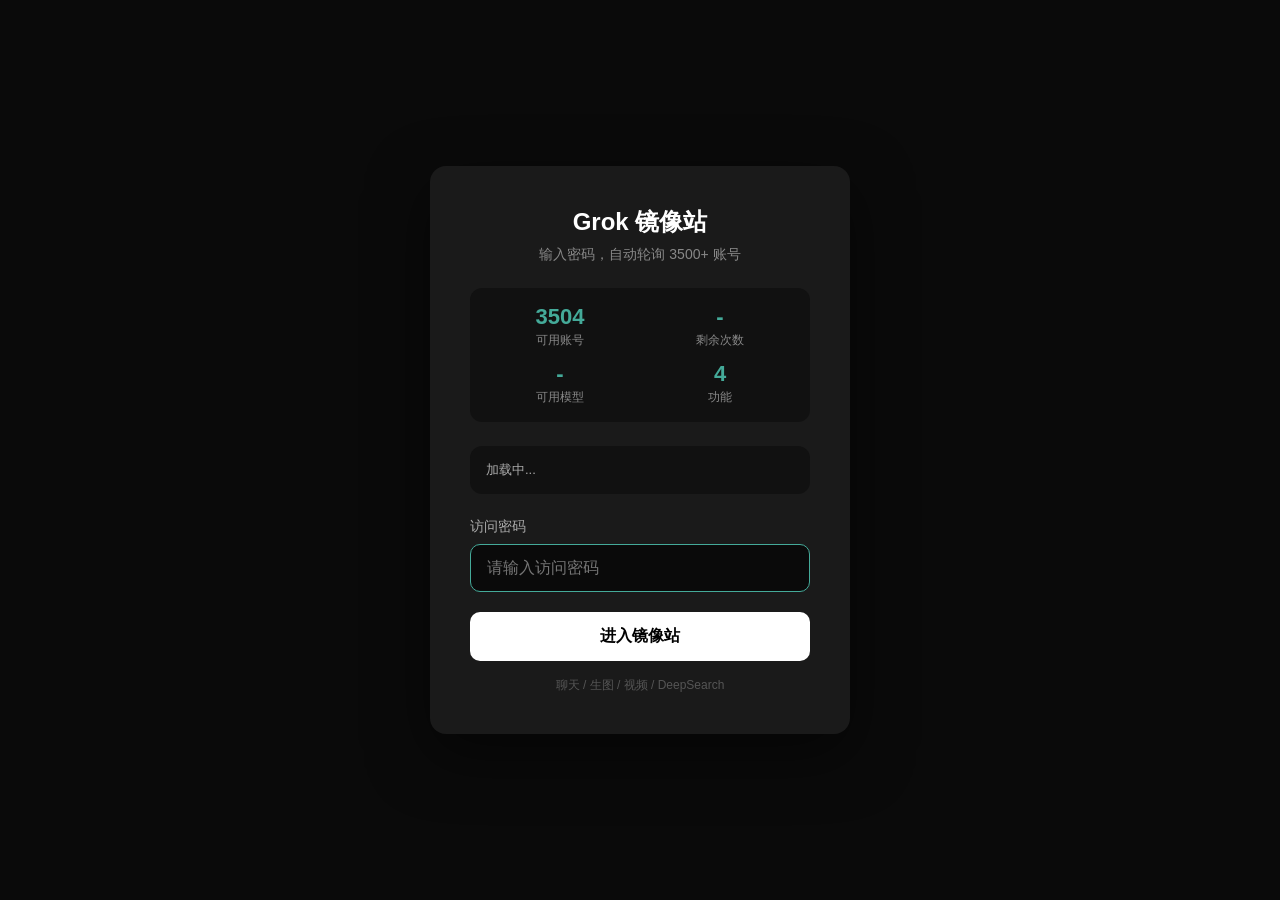
==== login.html @ cdc93919 "enhanced login page: show account pool status + model info, restore generate-sql.py" ====
<!DOCTYPE html>
<html lang="zh-CN">
<head>
<meta charset="UTF-8">
<meta name="viewport" content="width=device-width, initial-scale=1.0">
<title>Grok 镜像站</title>
<style>
*{margin:0;padding:0;box-sizing:border-box}
body{font-family:-apple-system,BlinkMacSystemFont,'Segoe UI',sans-serif;background:#0a0a0a;color:#fff;display:flex;flex-direction:column;justify-content:center;align-items:center;min-height:100vh;padding:20px}
.box{background:#1a1a1a;border-radius:16px;padding:40px;width:100%;max-width:420px;box-shadow:0 20px 60px rgba(0,0,0,0.5)}
h1{text-align:center;font-size:24px;margin-bottom:8px}
.desc{text-align:center;color:#888;font-size:14px;margin-bottom:24px}
.status{background:#111;border-radius:12px;padding:16px;margin-bottom:24px;display:grid;grid-template-columns:1fr 1fr;gap:12px}
.stat{text-align:center}
.stat .num{font-size:22px;font-weight:700;color:#4a9}
.stat .lbl{font-size:12px;color:#888;margin-top:2px}
.models{background:#111;border-radius:12px;padding:12px 16px;margin-bottom:24px;font-size:13px;color:#aaa;line-height:1.8}
.models b{color:#4a9}
.g{margin-bottom:20px}
label{display:block;font-size:14px;color:#aaa;margin-bottom:8px}
input{width:100%;padding:14px 16px;border:1px solid #333;border-radius:10px;background:#0a0a0a;color:#fff;font-size:16px;outline:none;transition:border-color .2s}
input:focus{border-color:#4a9}
button{width:100%;padding:14px;border:none;border-radius:10px;background:#fff;color:#000;font-size:16px;font-weight:600;cursor:pointer;transition:all .2s}
button:hover{background:#e0e0e0;transform:translateY(-1px)}
button:disabled{background:#333;color:#666;cursor:not-allowed;transform:none}
.error{color:#ff4444;font-size:13px;text-align:center;margin-top:12px;display:none}
.footer{text-align:center;margin-top:16px;color:#555;font-size:12px}
</style>
</head>
<body>
<div class="box">
  <h1>Grok 镜像站</h1>
  <p class="desc">输入密码，自动轮询 3500+ 账号</p>

  <div class="status">
    <div class="stat"><div class="num" id="acnt">-</div><div class="lbl">可用账号</div></div>
    <div class="stat"><div class="num" id="quota">-</div><div class="lbl">剩余次数</div></div>
    <div class="stat"><div class="num" id="models">-</div><div class="lbl">可用模型</div></div>
    <div class="stat"><div class="num" id="feat">4</div><div class="lbl">功能</div></div>
  </div>

  <div class="models" id="modelList">加载中...</div>

  <form id="f">
    <div class="g">
      <label>访问密码</label>
      <input type="password" id="p" placeholder="请输入访问密码" autofocus>
    </div>
    <button type="submit" id="btn">进入镜像站</button>
    <div class="error" id="e"></div>
  </form>
  <div class="footer">聊天 / 生图 / 视频 / DeepSearch</div>
</div>

<script>
var TOKENS=[];
var PASSWORD='2632643526';
var BASE='https://grok-share-web.onrender.com';

// Load tokens
var s=document.createElement('script');s.src='tokens.js';s.onload=init;s.onerror=function(){init()};
document.head.appendChild(s);

function init(){
  document.getElementById('acnt').textContent=TOKENS.length||3504;

  // Try to fetch pool status from sign-in page or public API
  fetchStatus();
}

function fetchStatus(){
  // Try common public status endpoints
  fetch(BASE+'/api/v2/status.json').then(function(r){return r.json()}).then(function(d){
    if(d&&d.models){
      document.getElementById('models').textContent=d.models.length||'-';
      document.getElementById('modelList').innerHTML='<b>可用模型:</b> '+d.models.map(function(m){return m.title||m.id}).join(' / ');
    }
  }).catch(function(){});

  // Try to get pool info
  fetch(BASE+'/api/pool/info').then(function(r){return r.json()}).then(function(d){
    if(d&&d.pools){
      var total=0;
      d.pools.forEach(function(p){total+=p.remaining||0});
      document.getElementById('quota').textContent=total;
      document.getElementById('models').textContent=d.pools.length;
      var html='<b>账号池:</b><br>';
      d.pools.forEach(function(p){
        html+='&bull; '+p.models+': '+p.remaining+'/'+p.total+'<br>';
      });
      document.getElementById('modelList').innerHTML=html;
    }
  }).catch(function(){});

  // Fallback: show static info
  setTimeout(function(){
    if(document.getElementById('modelList').textContent==='加载中...'){
      document.getElementById('modelList').innerHTML='<b>可用模型:</b> grok-3 / grok-4 / grok-4-heavy / grok-420 / grok-4-mini-thinking';
      document.getElementById('models').textContent='5';
      document.getElementById('quota').textContent='100+';
    }
  }, 3000);
}

document.getElementById('f').addEventListener('submit',function(ev){
  ev.preventDefault();
  var pwd=document.getElementById('p').value;
  var btn=document.getElementById('btn');
  var err=document.getElementById('e');
  if(pwd!==PASSWORD){err.style.display='block';err.textContent='密码错误';return}
  if(!TOKENS.length){err.style.display='block';err.textContent='Token 加载中，请稍后重试';return}
  err.style.display='none';
  btn.disabled=true;btn.textContent='正在连接...';
  var tk=TOKENS[Math.floor(Math.random()*TOKENS.length)];
  var fm=document.createElement('form');
  fm.method='POST';fm.action=BASE+'/sign-in';
  var i1=document.createElement('input');i1.type='hidden';i1.name='usertoken';i1.value=tk;fm.appendChild(i1);
  var i2=document.createElement('input');i2.type='hidden';i2.name='action';i2.value='default';fm.appendChild(i2);
  document.body.appendChild(fm);fm.submit();
});
</script>
</body>
</html>
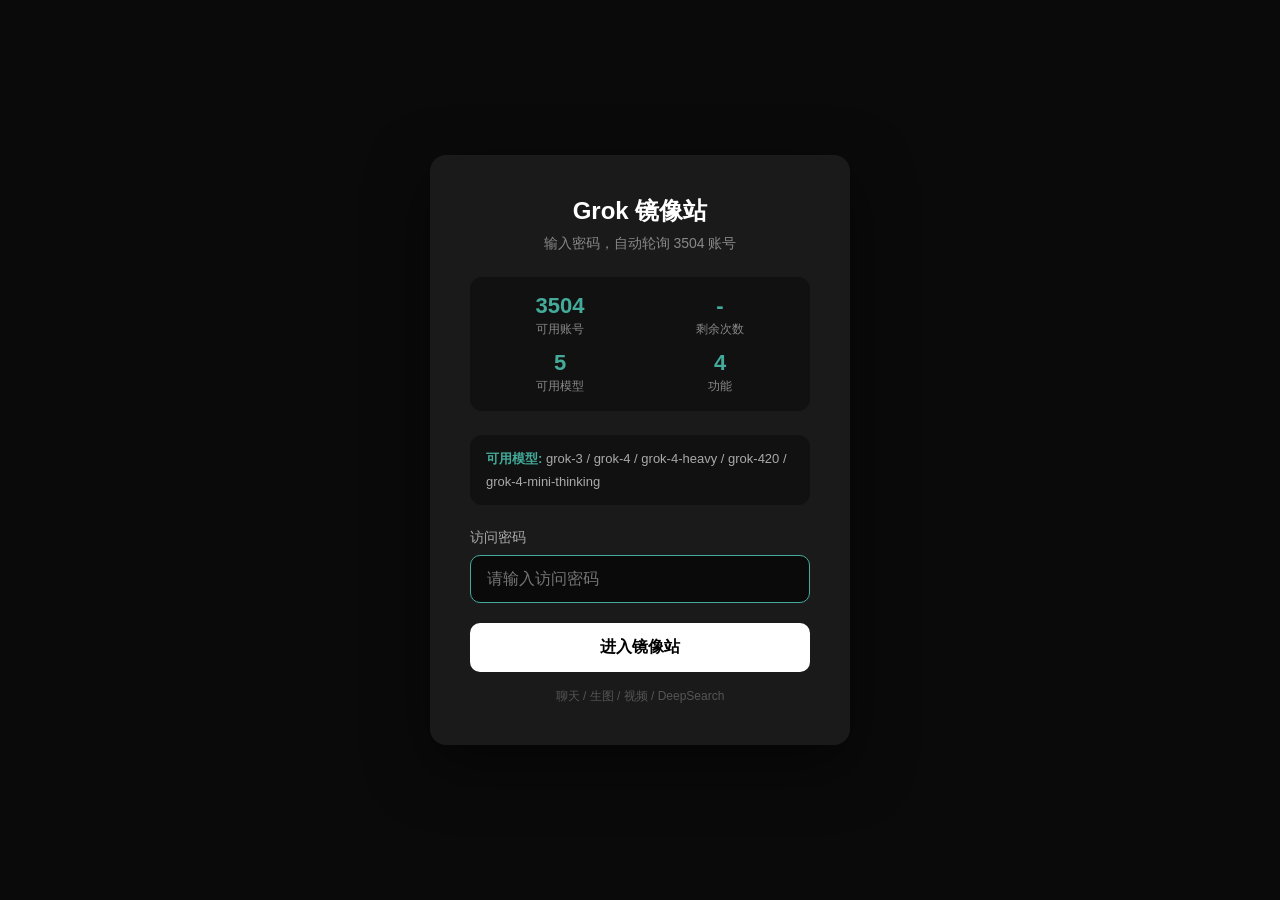
==== commit 05f6a800: "embed all 3504 tokens directly in login.html, remove tokens.js dependency" ====
--- a/login.html
+++ b/login.html
@@ -30,17 +30,14 @@
 <body>
 <div class="box">
   <h1>Grok 镜像站</h1>
-  <p class="desc">输入密码，自动轮询 3500+ 账号</p>
-
+  <p class="desc">输入密码，自动轮询 3504 账号</p>
   <div class="status">
-    <div class="stat"><div class="num" id="acnt">-</div><div class="lbl">可用账号</div></div>
+    <div class="stat"><div class="num" id="acnt">3504</div><div class="lbl">可用账号</div></div>
     <div class="stat"><div class="num" id="quota">-</div><div class="lbl">剩余次数</div></div>
-    <div class="stat"><div class="num" id="models">-</div><div class="lbl">可用模型</div></div>
+    <div class="stat"><div class="num" id="models">5</div><div class="lbl">可用模型</div></div>
     <div class="stat"><div class="num" id="feat">4</div><div class="lbl">功能</div></div>
   </div>
-
-  <div class="models" id="modelList">加载中...</div>
-
+  <div class="models" id="modelList"><b>可用模型:</b> grok-3 / grok-4 / grok-4-heavy / grok-420 / grok-4-mini-thinking</div>
   <form id="f">
     <div class="g">
       <label>访问密码</label>
@@ -51,73 +48,24 @@
   </form>
   <div class="footer">聊天 / 生图 / 视频 / DeepSearch</div>
 </div>
-
 <script>
-var TOKENS=[];
+var TOKENS=["eyJ0eXAiOiJKV1QiLCJhbGciOiJIUzI1NiJ9.eyJzZXNzaW9uX2lkIjoiNmIyMWFiM2QtNzk5ZS00YjMwLThmMWMtMTc0MjAxYzgyMWVmIn0.zCodeMGN-4I14gm0nGf9Dewi73TqR--LXQ608DH3X4k","eyJ0eXAiOiJKV1QiLCJhbGciOiJIUzI1NiJ9.eyJzZXNzaW9uX2lkIjoiMzlhMGMwNmYtMDcxNi00NzhkLTg2ZmQtMTkzOTgzNmVjZmQyIn0.BDal3mkwnYPJPQn5gIeQME6itrRJb9ylT8Mm8lJguIo","eyJ0eXAiOiJKV1QiLCJhbGciOiJIUzI1NiJ9.eyJzZXNzaW9uX2lkIjoiZTQ2ODUzNjQtNzMyYS00MDI2LWJmMWQtMTVjZGYyMTJlNDhkIn0.oqVNQhGd_eY3ftjV2bv7USobxi8PxBe941u4L3tJIXY","eyJ0eXAiOiJKV1QiLCJhbGciOiJIUzI1NiJ9.eyJzZXNzaW9uX2lkIjoiYWEwYmJkYmYtMjM5NC00MDE4LWFiMjAtNjdkNTk1NWYxMGI0In0.va-YF6W9GWz7neu2cRupK8BaLvh5TXYe9J2luUEXfY8","eyJ0eXAiOiJKV1QiLCJhbGciOiJIUzI1NiJ9.eyJzZXNzaW9uX2lkIjoiYjFjNWIyMmMtZmE4My00M2I2LWIwNGEtNDBjM2I2OWEyOTUxIn0.p_MLO7TgeWtTgmdhUok_CBu_PveOCNqe3CIPeoK1eDk","eyJ0eXAiOiJKV1QiLCJhbGciOiJIUzI1NiJ9.eyJzZXNzaW9uX2lkIjoiMTFhYzZlODgtYzY5My00NzNiLWJmODktZDU5NjVmNjE1MDZmIn0.vgCh1-AS8LrbhjcpcoB8cmySImHV8UeKO8Iv42CyVvo","eyJ0eXAiOiJKV1QiLCJhbGciOiJIUzI1NiJ9.eyJzZXNzaW9uX2lkIjoiYzg0NGRiMDgtYmRmNS00NDdmLTg3NmEtNDVlNzc2Y2VlMTM5In0.WhnFOnenZv0nynKM48xepo3DCQZz-6AsYJjd5B7csPY","eyJ0eXAiOiJKV1QiLCJhbGciOiJIUzI1NiJ9.eyJzZXNzaW9uX2lkIjoiNzFkMGY5ZTEtMTFiYS00ZWY1LWEzMWQtZmI4ZGZmM2ZlYTFmIn0.TSYU0PYs5qsyDV-19L1avFboRItJPD6EhkWBrGfJMVQ","eyJ0eXAiOiJKV1QiLCJhbGciOiJIUzI1NiJ9.eyJzZXNzaW9uX2lkIjoiOTNmODgwYzItYzA4My00YmFmLTk0ODctMDg2ZmMyZjM2YzVkIn0.JfVPKXe3l7NhodhrSncKBlKSbARmEPqeo4ahLbFwsoA","eyJ0eXAiOiJKV1QiLCJhbGciOiJIUzI1NiJ9.eyJzZXNzaW9uX2lkIjoiMzA1MTFkN2YtNDdmNi00YzhiLWI3ZDMtZmM4MWM1Zjg3YWQwIn0.yM011edGRyyGcoqHoQzLeCOsXBLyKAFPMlWQ2zpb9Es","eyJ0eXAiOiJKV1QiLCJhbGciOiJIUzI1NiJ9.eyJzZXNzaW9uX2lkIjoiNjYxNTRjNjgtZTVmMy00YTBjLWIwZDYtZTc0NGM3ZDBlYmI4In0.KUyStgdbI6uRZwd-Nb1d5UKoHu8TugOPXorJXqdreLg","eyJ0eXAiOiJKV1QiLCJhbGciOiJIUzI1NiJ9.eyJzZXNzaW9uX2lkIjoiOTZmMzhkMTktMmVjMi00NzU3LWExYjgtYjU0YjQ0MmY1MjNmIn0.lxAnFwEuIcSArMuiDETWL_1Cmc4wQz6HAPqLvutBcME","eyJ0eXAiOiJKV1QiLCJhbGciOiJIUzI1NiJ9.eyJzZXNzaW9uX2lkIjoiYzcwYzQ3MjktY2JiNC00MDAyLTgwM2QtMzIwYzZkODkwNzJhIn0.WXqN7tUsAAiWbr3dDNn1IMHz6qIIEte-iC_Wi00RIXg","eyJ0eXAiOiJKV1QiLCJhbGciOiJIUzI1NiJ9.eyJzZXNzaW9uX2lkIjoiNjY0YjhjZDItZjkxZi00MjE5LTkxZGMtMjhkYTk4NmEyM2RjIn0.TimRTFGWvgwDfpbd1OtQ7P9Dt02y9lnR3pwNA9bMM_A","eyJ0eXAiOiJKV1QiLCJhbGciOiJIUzI1NiJ9.eyJzZXNzaW9uX2lkIjoiZjc5Njg2ZWQtYmM5NS00ZGY1LTljY2MtYTRkZTgzNTRhYjRjIn0.Cj1Ly_M5_6JlN0NAvpmp3lQXUifuYFZQKG2lT18S6M4","eyJ0eXAiOiJKV1QiLCJhbGciOiJIUzI1NiJ9.eyJzZXNzaW9uX2lkIjoiNDI1OWJjNTAtNTIyNi00ZWNlLTg0MjktNDExOGRlOWE4NGJmIn0.x9bz2VhJFxQECdbMC1Hfa3MxSCiDOuYyQUIQ3IHyKqY","eyJ0eXAiOiJKV1QiLCJhbGciOiJIUzI1NiJ9.eyJzZXNzaW9uX2lkIjoiNmZjYjkzOGMtZmUyZS00ZGJjLTg4MjktZTE1Nzk1ZjEyNjk5In0.jAWewhdaV2m1ArnOzPTEb04G8ydxd0rivUnYGnFSP50","eyJ0eXAiOiJKV1QiLCJhbGciOiJIUzI1NiJ9.eyJzZXNzaW9uX2lkIjoiZDk2NjY4OWUtNTRkMS00M2RhLWFmMzYtMzRkOWNkNTUzNDdmIn0.61HAZD8qie9yVhdwu21yegDP2MNOH9HPuA4VJh_QEEA","eyJ0eXAiOiJKV1QiLCJhbGciOiJIUzI1NiJ9.eyJzZXNzaW9uX2lkIjoiOTFmMDhhZmUtYWE3Yy00MGQ2LTlmM2EtYzVlZmIxYzA0ZmM0In0.mPNFKjpguIupqNhIlRBMui6zrdL7S6a3Upn2nM27HxM","eyJ0eXAiOiJKV1QiLCJhbGciOiJIUzI1NiJ9.eyJzZXNzaW9uX2lkIjoiMDdhMjZjYmEtODU5NS00ZjE4LWI5ODItNzU4ZjZlNWNmMGEyIn0.McQAbtFT1l-yH77lqelEM-vZ71dIGPRy4UayxOCMjQk","eyJ0eXAiOiJKV1QiLCJhbGciOiJIUzI1NiJ9.eyJzZXNzaW9uX2lkIjoiM2M5YzA0MWItYTJkNy00MmIwLTliYzQtOWQ4OWJlZjg2ZGE5In0.NThQ63eqmu0e3vknhbqu_Zaur3K7rkdLV9EKMXCVZ3g","eyJ0eXAiOiJKV1QiLCJhbGciOiJIUzI1NiJ9.eyJzZXNzaW9uX2lkIjoiNWViMTgzNTUtZWNlNS00YTg4LTk2ZmYtMjMzNjI4MDQ5YjNiIn0.dQg70hdq371UDB45Bmh8DHCFYe-qD2IdrW0W4_C7218","eyJ0eXAiOiJKV1QiLCJhbGciOiJIUzI1NiJ9.eyJzZXNzaW9uX2lkIjoiNmNkZTk4YzItN2QxOC00NjRiLWIxODUtNjU0ZWFjNzZjZDEwIn0.PQPmOHO0AKRkbE7J_k5N1me_KDGRohJnv-mZbl7rc_c","eyJ0eXAiOiJKV1QiLCJhbGciOiJIUzI1NiJ9.eyJzZXNzaW9uX2lkIjoiZTE2MmNkYTAtY2JmNi00ODljLWJkYjUtNjA2ODJmNzgxN2ZkIn0.m98Ssr0K3wM0H-GVR3m_iguKXteix3_z5-6VQrIkYa8","eyJ0eXAiOiJKV1QiLCJhbGciOiJIUzI1NiJ9.eyJzZXNzaW9uX2lkIjoiY2I4OGJmZDYtN2YzOS00MDEwLThjNjctZjI3YjQ1NTYwOGFhIn0.Hnuz9x8g2P_sIsRFvLT2sTzKili7B2dKo0ikehTuVJY","eyJ0eXAiOiJKV1QiLCJhbGciOiJIUzI1NiJ9.eyJzZXNzaW9uX2lkIjoiMDk5Y2E0MDItN2FjYi00NTJiLWIwZjItNjVkYjIwMDNhYTA2In0.gqSlVA6WlC5hzqNoxYSlbUWOl0ZQfNyREtvNvYCCjiU","eyJ0eXAiOiJKV1QiLCJhbGciOiJIUzI1NiJ9.eyJzZXNzaW9uX2lkIjoiYmQ5MzAxYmMtNDg0Zi00YjFlLWJhNWQtZmY0MWUxZGNhMzU3In0.5cmtRzSwvKbPyx-24x8Unb6EmBDLY0Fqu05H-PQ5sKU","eyJ0eXAiOiJKV1QiLCJhbGciOiJIUzI1NiJ9.eyJzZXNzaW9uX2lkIjoiN2IwNzdkYjctOTMwMi00YjZiLTkzNmEtMmQ1ZmJmZWM1ODEyIn0.Ezp7HBFs79oPPh-ylDMUTaMSTI6trJFyA2TiDcpXVUw","eyJ0eXAiOiJKV1QiLCJhbGciOiJIUzI1NiJ9.eyJzZXNzaW9uX2lkIjoiZDM2YTJlODItYmI5NC00MWNmLTgyNmQtZjViMTRhZTRjYjhiIn0._WubtVxl8IG4jJbC-KW-Vyn1r23LBh5QIxJ86LwuWsQ","eyJ0eXAiOiJKV1QiLCJhbGciOiJIUzI1NiJ9.eyJzZXNzaW9uX2lkIjoiMjRjZGZlMGUtYTdkMi00M2Q4LWI0MTgtMTE3YTNhNjRmNmU5In0.qDpovcv_DBTGj-fvMx4CR1U6MqyaH7mSGxW1tZCNeHE","eyJ0eXAiOiJKV1QiLCJhbGciOiJIUzI1NiJ9.eyJzZXNzaW9uX2lkIjoiMzQxYzM0YmEtZTdjNS00MzUzLTlkMjItMWNjNzI2ODQ3N2U2In0.N2i3gqrCYV_qieFjtc9n4iZbhaJD9bYOrW2OojHxNFQ","eyJ0eXAiOiJKV1QiLCJhbGciOiJIUzI1NiJ9.eyJzZXNzaW9uX2lkIjoiZGNmZjM1MTgtZWMzOS00OTAyLWJlODYtYzQ0NTYyYmE2MWI4In0.XZp7x3cR8qMqOo5YTBu3lh9rZSKj3LBMuviAvCoMYV8","eyJ0eXAiOiJKV1QiLCJhbGciOiJIUzI1NiJ9.eyJzZXNzaW9uX2lkIjoiMzBjNmFlOTQtNmY2MC00NzVhLThhZDMtOWZmN2M2YTFhNjg1In0.jYXogml2wGoi4hwz__fwSt5R42yieSS8cPOrrIDyVdc","eyJ0eXAiOiJKV1QiLCJhbGciOiJIUzI1NiJ9.eyJzZXNzaW9uX2lkIjoiNjJjODU2MTktNjM2My00ZDJmLWJlYWItY2RhY2RmMzM5OTY2In0.1UTlNI-C_G_jiOYWw98YYfIuyldX34nx2mIBMpYWSdI","eyJ0eXAiOiJKV1QiLCJhbGciOiJIUzI1NiJ9.eyJzZXNzaW9uX2lkIjoiZWIxNmIwMTMtNGE5Ni00ZjAyLWFkNTYtNzI1ZTMzNzY2N2ViIn0.bPOfs_tNdWgLbc3MbK_wMgCU5bJG3rfCMVCrvCV2YxY","eyJ0eXAiOiJKV1QiLCJhbGciOiJIUzI1NiJ9.eyJzZXNzaW9uX2lkIjoiNTlmZTZmZDktMGU2Mi00Yzg0LWJhNGMtZmU1NjJlYmMxOGQwIn0.H4zmnnAfncXAsp8FZvfe0A9os4u9hb0BpwhV9wK2lSs","eyJ0eXAiOiJKV1QiLCJhbGciOiJIUzI1NiJ9.eyJzZXNzaW9uX2lkIjoiMzY1ZGE2N2ItNzJjZi00ZGJjLTljNmQtZmVkNTM3NTliZGU3In0.ym3dYr6Lx9MSsuspJj9fiQVDkBdMFDiq9n899Seu3rg","eyJ0eXAiOiJKV1QiLCJhbGciOiJIUzI1NiJ9.eyJzZXNzaW9uX2lkIjoiYmFjOGIzNWItYzBkMC00MDhmLTkzMDctY2ZlNDA5OTZjNzM3In0.xKMOMPxXn0uoxhI43uZswyc7M7R0_dYfZCTNP0YaSvU","eyJ0eXAiOiJKV1QiLCJhbGciOiJIUzI1NiJ9.eyJzZXNzaW9uX2lkIjoiYTcwNTIwYzMtZDQ0OC00ZjQwLWJiMTYtMzRkY2FiZTc0ZGNhIn0.jFxgceyxyGoE8kAl-bK_WHxxp4oEhwEDF3Nqnchl5h0","eyJ0eXAiOiJKV1QiLCJhbGciOiJIUzI1NiJ9.eyJzZXNzaW9uX2lkIjoiYzQ2YThmYjgtODM4My00NTJkLTlhMmMtZTVkNGQwZmZiMDdkIn0.HM2iMqCbhfVRdVfDuXDia1jmvt71xtqZRmcA8xz_Y88","eyJ0eXAiOiJKV1QiLCJhbGciOiJIUzI1NiJ9.eyJzZXNzaW9uX2lkIjoiZWEwMWQxZWYtNzU2My00YTU5LTljYTYtZWU4MzkxODVjMDRmIn0.jG50SdfihcEbBIk3DfnHEHE4kPhs-LMHD-B8O5I6WSI","eyJ0eXAiOiJKV1QiLCJhbGciOiJIUzI1NiJ9.eyJzZXNzaW9uX2lkIjoiMmFhMzM1ZDQtMjc4My00ZjRkLWI1MDEtYzAxYWU5ZDdjZDI1In0.JxY4J_spu2PLHJKd_uZiRWrAyRqBlQ4fJmHsE4ZFbWs","eyJ0eXAiOiJKV1QiLCJhbGciOiJIUzI1NiJ9.eyJzZXNzaW9uX2lkIjoiMTdkNTVkMmItNmMzZS00YjQ3LWFhMWItNjM0YzhiMmI5NmZhIn0.QsuptHZA5oLJUZX071NaLsvWNixu8lExkdMiccZe00U","eyJ0eXAiOiJKV1QiLCJhbGciOiJIUzI1NiJ9.eyJzZXNzaW9uX2lkIjoiN2QxMzBhYmYtYTk0Yy00NDhjLWE4YTQtOTUxMDQ3ZmExNjBjIn0.b34W0ojOIs_eHK7lfdXjz9rcJfTCRt5sOv7d6T3-Uqc","eyJ0eXAiOiJKV1QiLCJhbGciOiJIUzI1NiJ9.eyJzZXNzaW9uX2lkIjoiZjE2NDdiYzYtNTEzMy00ZDhjLWIzOWYtMDJiYjlhNDg5NmFmIn0.yK_il8-HT_bs-ZuKQJSKBy5LntbxB0P_o2sBzAcTWVE","eyJ0eXAiOiJKV1QiLCJhbGciOiJIUzI1NiJ9.eyJzZXNzaW9uX2lkIjoiZDQ4MzM0ZTItZDdmMi00ODlhLTkxMzYtM2ZlZGRlY2QwNzMxIn0.mlyyyZ8fWeUjsoqu5VPK2CpDo79p9pKTakEHZlsqbDs","eyJ0eXAiOiJKV1QiLCJhbGciOiJIUzI1NiJ9.eyJzZXNzaW9uX2lkIjoiMzcxNjQ3MGYtN2IzMy00ZTIwLWI0NjItYzRiNGVkZGQzNGY2In0.E7GP99qQcATFIV8YDId7KbIg7BcNHQxZLDNgaPNkJZ4","eyJ0eXAiOiJKV1QiLCJhbGciOiJIUzI1NiJ9.eyJzZXNzaW9uX2lkIjoiODIzM2QwNTUtN2NjMC00ZjgyLTk5NzItOTlmNjNkYTU3ZmMzIn0.LhzRlWeGQv300qGrIfc5T6R4uTmZTyjtZoegCVIk8eA","eyJ0eXAiOiJKV1QiLCJhbGciOiJIUzI1NiJ9.eyJzZXNzaW9uX2lkIjoiZjdlNDVmNGYtNGUzMi00OWVjLWE0ZGEtZjlkODE3N2Q4NGI0In0.5EGojf1uNEqScLGLu6r22vbKGZSOfaWt8qI8vQ279yk","eyJ0eXAiOiJKV1QiLCJhbGciOiJIUzI1NiJ9.eyJzZXNzaW9uX2lkIjoiNDYzNzVjMzUtNjE4ZC00OGQ0LTg2YzktNDg1MWNlYjhiMjdhIn0.7x4SHmFdEQ9X6hUluusYjw0AWji8OC5gz2SHqmLacQg","eyJ0eXAiOiJKV1QiLCJhbGciOiJIUzI1NiJ9.eyJzZXNzaW9uX2lkIjoiZTk3YTA2NmUtYTVjYi00OTczLWIxMDMtZWMwNmRjYmVlNDA3In0.DGG5knkPp_X_DQm0tnhPKRN5m8fKQCFjVri0kTfw_iI","eyJ0eXAiOiJKV1QiLCJhbGciOiJIUzI1NiJ9.eyJzZXNzaW9uX2lkIjoiZjM2ZDZmMGQtMmY5OS00MzdlLWIyOGMtNmY0YzVhZWVlMTE4In0.EGwj9x4z1sqANmTYMnFVYLYPSM95YcPSG_kz7T7XUvw","eyJ0eXAiOiJKV1QiLCJhbGciOiJIUzI1NiJ9.eyJzZXNzaW9uX2lkIjoiMGE5YWU5NmYtYTRkYi00M2JiLWI5YzEtMWU4MzI2ZWZiY2Q1In0.TAE_qhal3Umi4tzWrJMOhXL9413A6oVjmYcDymX2_K8","eyJ0eXAiOiJKV1QiLCJhbGciOiJIUzI1NiJ9.eyJzZXNzaW9uX2lkIjoiYzRmNjVhNzAtZWM5Ny00M2IyLWJhNmUtZGM3NTNhYTc5Yzc1In0.33yuTeXhHst6xLY4HyENLstLoUUBF3Uwv_sXwE2ur_E","eyJ0eXAiOiJKV1QiLCJhbGciOiJIUzI1NiJ9.eyJzZXNzaW9uX2lkIjoiOWU5M2U1NjItMzY0Ni00NjQ1LWJmYWYtNDY5MmVkMGU4NGIxIn0.Nsf7XCYqTBkxEreD-mJuLzA52Isb2-JmgHte6YEvEM8","eyJ0eXAiOiJKV1QiLCJhbGciOiJIUzI1NiJ9.eyJzZXNzaW9uX2lkIjoiNTcxNzI3YzUtYjRjZC00ZGVhLWE2NzYtYjJiMzc1MTA0M2RmIn0.EN_MGk27tiTZvHnPThVZTMzsxF2y5Hd6BWf3I8lG-gk","eyJ0eXAiOiJKV1QiLCJhbGciOiJIUzI1NiJ9.eyJzZXNzaW9uX2lkIjoiNjYxYjg0MjEtOGNmMS00YTIwLTlmYmItZTBmNDU0NjhkOTg2In0.MvibHMC019oYtHXrXjpfo79vC_gBTY0fUKz-KErARPU","eyJ0eXAiOiJKV1QiLCJhbGciOiJIUzI1NiJ9.eyJzZXNzaW9uX2lkIjoiMzc1NzI1MDMtMjIxYS00YTdlLTk4Y2ItM2YyOGJmMjMyMTc0In0.ENT3i3NdzPfyEM1c59QeBg6q77Yq9Diuf5pa95A2lwI","eyJ0eXAiOiJKV1QiLCJhbGciOiJIUzI1NiJ9.eyJzZXNzaW9uX2lkIjoiOTA5Mjc2YjgtYTQ2NS00YjUxLThlNTktY2M1MjVjZTY1ODZkIn0.JBXLrdrLxO03q4cB0pVFesBJ5NBDAOGHmptoe8bYn6A","eyJ0eXAiOiJKV1QiLCJhbGciOiJIUzI1NiJ9.eyJzZXNzaW9uX2lkIjoiOGFlOWM0YTgtMGJhMS00ZTllLTg5ZjQtYTBlM2M1NzU4OGRmIn0.AsB_kqu_Wpd_rGUb9HOnk0TmZybSWG775n-wA-MC_qg","eyJ0eXAiOiJKV1QiLCJhbGciOiJIUzI1NiJ9.eyJzZXNzaW9uX2lkIjoiM2M3NWY0ZDUtNmFiYi00NTljLTkxMDUtYzdlNjExNjkyMTFmIn0.1pe3RDZqf3ZaD20LmhnAZjHiJgACwbtceoP75I5YCls","eyJ0eXAiOiJKV1QiLCJhbGciOiJIUzI1NiJ9.eyJzZXNzaW9uX2lkIjoiYWMzMDgzOWItMzRlYi00NjI1LTgzMTYtMjhlNWFhMjkwZTU5In0.vkRqv9Ck97mP_sNw6PDm0Ezey4HCx9nWOa70d862xRM","eyJ0eXAiOiJKV1QiLCJhbGciOiJIUzI1NiJ9.eyJzZXNzaW9uX2lkIjoiY2E0ZWNmZjgtOTViZi00MzhiLWI0NTUtMmVkNjEwYmRjMzhhIn0.RBhF13yAzlYq3ayFNm5a4CUHnc3NL1SVaQb5wqM8Q5o","eyJ0eXAiOiJKV1QiLCJhbGciOiJIUzI1NiJ9.eyJzZXNzaW9uX2lkIjoiYzFjMDU1ODgtMjc1MS00YTgzLTg1NDEtZTczNDNlMWQ0OWM1In0.wo9dJi4IwpHWpYr7xn8MHHt2Qw4P-QRB5BXImfQU-Y4","eyJ0eXAiOiJKV1QiLCJhbGciOiJIUzI1NiJ9.eyJzZXNzaW9uX2lkIjoiMDVhNTA4ZDEtMzMyZC00OGJhLWJlMDgtNmRjZWVhNDQwYzJiIn0.p632zeZETlsVbkylJBYlGettjO4xE-bxeoMQzB2KwAw","eyJ0eXAiOiJKV1QiLCJhbGciOiJIUzI1NiJ9.eyJzZXNzaW9uX2lkIjoiY2QzZWZlOWUtMjI1ZC00ZDQ2LThjNjEtMTc5MDc3MDAwNTAxIn0.wYY9dUh6MgWezI3tj-w37vgoi_3VKtATcFqr7267jow","eyJ0eXAiOiJKV1QiLCJhbGciOiJIUzI1NiJ9.eyJzZXNzaW9uX2lkIjoiZjgyNDVjYjctOTAwMy00NjE1LThiMzEtN2FkODAwYjUxMDM4In0.Hd4e9ybmpkHPJJVFxI6VkI8i1PT6tOHOHXiJnCbR8i4","eyJ0eXAiOiJKV1QiLCJhbGciOiJIUzI1NiJ9.eyJzZXNzaW9uX2lkIjoiMDgwMjY4ZjAtYTU3Ni00Y2IzLWI2NzYtMTRjYjVhZjViNGI0In0.HKKYpFsHbWBwo6UgjegwuzeY85OPXJBWZsKRlXhG2P0","eyJ0eXAiOiJKV1QiLCJhbGciOiJIUzI1NiJ9.eyJzZXNzaW9uX2lkIjoiZjRiNjNhN2MtNzczMy00MmU2LTg3MDAtZjZkNzA1NDRlZDE1In0.WcUhnmsaRXkHSTm7zQlFqPck5yswSxdpb2mqPLfKhfs","eyJ0eXAiOiJKV1QiLCJhbGciOiJIUzI1NiJ9.eyJzZXNzaW9uX2lkIjoiMmE1ODhhMTEtMTA0Zi00OWY3LWFmZjktYTM4Mjg3MmVhZDYyIn0.J7ms4nlInUORsJBlB_qdstSXvcvlSXWp2Z-Y8IZatlQ","eyJ0eXAiOiJKV1QiLCJhbGciOiJIUzI1NiJ9.eyJzZXNzaW9uX2lkIjoiNWVhY2UwNzMtOTNkOC00MmJhLTg1ZTAtNjY3ZjcyNjhlNzY0In0.mmX31sb82LcDXG75ieqxXBFLb0YJGaHHZ6F2PUW9VFg","eyJ0eXAiOiJKV1QiLCJhbGciOiJIUzI1NiJ9.eyJzZXNzaW9uX2lkIjoiZDZhMGNlZGItNTIwMi00ZmU0LWJlNGEtZjFhODE3NTQ4MGZmIn0.nXJi58Cjx8Z5NuzrT8voANIUyiO_yPepW6H6zZG5kUs","eyJ0eXAiOiJKV1QiLCJhbGciOiJIUzI1NiJ9.eyJzZXNzaW9uX2lkIjoiZTYyMDc0MWItMzEzZS00NzhiLTlkZmMtNmQ2YzUzYzQ3MWY3In0.BOXt1Kt0IkxKMRR6WeBDQTRUbCUc3--g5_hVW3GexgA","eyJ0eXAiOiJKV1QiLCJhbGciOiJIUzI1NiJ9.eyJzZXNzaW9uX2lkIjoiNGExOGZiODUtYzRmZS00YmJiLTk5NmQtMmVhNzY5ZmRkMmY0In0.m0ohmxbSVI7G7XaWmbR019eDbTTAhTdb9-gSJPe5cdE","eyJ0eXAiOiJKV1QiLCJhbGciOiJIUzI1NiJ9.eyJzZXNzaW9uX2lkIjoiZmRjNGU1MmMtZDQxZi00YWRhLWE1YjgtNmYxMmNlZWViODA3In0.hdZds1kBnfmJMRX2EOaasoRMeGs0c4yRkgnb3zE05L0","eyJ0eXAiOiJKV1QiLCJhbGciOiJIUzI1NiJ9.eyJzZXNzaW9uX2lkIjoiNTM2NWIxMmYtYmFlNy00ZGYzLWJkYmMtZWU4YTAxNjFiN2QzIn0.tteFIoDD36P7-wG771-N3zNVwm-B2QfjTinpa-fe9KY","eyJ0eXAiOiJKV1QiLCJhbGciOiJIUzI1NiJ9.eyJzZXNzaW9uX2lkIjoiNWMyZGVmZWEtODhmNy00NWNkLTlkZDEtODE2NjlkY2M3ZTMwIn0.yVDfGjWow7hmqZI3Rbh99ukdcnIr4LwzI9NefcG0fXE","eyJ0eXAiOiJKV1QiLCJhbGciOiJIUzI1NiJ9.eyJzZXNzaW9uX2lkIjoiYWQ1Yzk0YzctNDZiMC00OWJkLWJjYmUtOTIxZGM3ODczOTM5In0.waFbwDwuy03Vjy0NuLaPYR5yCALwhnUkAdSMdSC49DI","eyJ0eXAiOiJKV1QiLCJhbGciOiJIUzI1NiJ9.eyJzZXNzaW9uX2lkIjoiOWIzY2YxZDQtMmE5Yy00Yjc2LThjMGEtYzE3NTIxMDQ1ODE3In0.gdPCvuq8dS00Bo_r29S2xsYz-AtK_aveCOqc6Fp2FHU","eyJ0eXAiOiJKV1QiLCJhbGciOiJIUzI1NiJ9.eyJzZXNzaW9uX2lkIjoiZTM5NGJjZTMtMjAzMS00OGI4LTk0ZjYtMDE4OTdjNWZlNjZkIn0.gdsoMZqWzfC5gWPAhPM3BSqnDlS2EatULnQmOfH1SB4","eyJ0eXAiOiJKV1QiLCJhbGciOiJIUzI1NiJ9.eyJzZXNzaW9uX2lkIjoiNjQ3YjYxNTUtODczNy00NDU3LThiNDgtNTIwOTZhYzI2YTkzIn0.LFQzBEpdvl0LLsBlLQYM26W4FKmUG7MoOYmhsTOEgLw","eyJ0eXAiOiJKV1QiLCJhbGciOiJIUzI1NiJ9.eyJzZXNzaW9uX2lkIjoiNzVjMTAwZmItYTg1OS00NzJjLTg2ZDgtMWZkMDg0NjEyMWM0In0.6CckGa_O-roLe1mFJ-7WZU2SYMw_H8EBzNA5zkaqC2M","eyJ0eXAiOiJKV1QiLCJhbGciOiJIUzI1NiJ9.eyJzZXNzaW9uX2lkIjoiNjg1NmEzZGQtNWExZi00NGE3LWJlMWMtYjQxNDM4MTRkNjFiIn0.R9je_NfI9aCCsPF_jPOshgbyLjxkqijVTxCYz_CZFmk","eyJ0eXAiOiJKV1QiLCJhbGciOiJIUzI1NiJ9.eyJzZXNzaW9uX2lkIjoiZTA1NzE3MzEtMDIyMi00NDVjLWJiYjQtZmQ1YzdkZTk2ZTQ4In0.qemjmaAVUii3617YD88rOIP89y0Qfw7nUZy2cjSLP50","eyJ0eXAiOiJKV1QiLCJhbGciOiJIUzI1NiJ9.eyJzZXNzaW9uX2lkIjoiOGM3NzA1NTUtMDQ3My00MzRkLTkzZjQtYWIzOTA0NzY3MGIxIn0.myLGMhGsA-NriXpjRGayvLuwW19hXkknzVeLr5rPnsk","eyJ0eXAiOiJKV1QiLCJhbGciOiJIUzI1NiJ9.eyJzZXNzaW9uX2lkIjoiMjI0Yzk1ZDYtZGMzNS00NDYwLWFmODUtNDBlNjdlZDk5Y2U1In0.B3YYb023Duujw0fRCBRxOgA29To7Fdm5cqc6hw6b79A","eyJ0eXAiOiJKV1QiLCJhbGciOiJIUzI1NiJ9.eyJzZXNzaW9uX2lkIjoiMzU2NDE5NDgtZjUzNy00NmUzLWI1MDctNDZkMzA3ZDg1MWVmIn0.VP0VpDTTvVBxPTqnufS2hgrd4oX7S8Mi12Io1CGAIbs","eyJ0eXAiOiJKV1QiLCJhbGciOiJIUzI1NiJ9.eyJzZXNzaW9uX2lkIjoiZWRiOTk4NDAtNmRiYS00NmFmLWI5YzItM2Q4ODVlZmZhNDk1In0.ZpM41OTC3sF-Zjoz-WBAqkVv0PCnbu_UJVaIo2pPQtc","eyJ0eXAiOiJKV1QiLCJhbGciOiJIUzI1NiJ9.eyJzZXNzaW9uX2lkIjoiN2YzOTg4ZTktMWY0MC00OTA5LTk1Y2ItZWIwMzIwOGE4MzdkIn0.IQZh0nV878l-X6S2WuPw2uDELAFDAfmUzPjDDRuMvb8","eyJ0eXAiOiJKV1QiLCJhbGciOiJIUzI1NiJ9.eyJzZXNzaW9uX2lkIjoiMWU5YjI3ZTYtZTdhMy00NzU5LWJlYzgtZmQ1ZDFkMGI4NWRlIn0.t0zIMLT7cg4fPa0mRUwSP0EkhiZHurFxgan_EpQHoCk","eyJ0eXAiOiJKV1QiLCJhbGciOiJIUzI1NiJ9.eyJzZXNzaW9uX2lkIjoiY2MxZGNlYmEtYzVlYi00YzZhLWEwMmMtYWM0Y2M5ZDNiZDBmIn0.EZU1HgLPBzlgCZX_Z9zXcpx8xc-xS200PG7-MJnglW0","eyJ0eXAiOiJKV1QiLCJhbGciOiJIUzI1NiJ9.eyJzZXNzaW9uX2lkIjoiNzI5M2Q2MmQtODExNC00MmRiLWFjZDItNTE0MzdkZmQzNjhkIn0.Z9ZJcINZAtYvurVTvy1xTeoZXpuK5VOLBqYWyym0Rr4","eyJ0eXAiOiJKV1QiLCJhbGciOiJIUzI1NiJ9.eyJzZXNzaW9uX2lkIjoiY2EyMDAyMDUtZmJkZS00YTU3LTlmMGQtZGViOWVmNjM5NjczIn0.GDtSA6MM4FaPGUQm7CMNH3dCTNF2wDTW6sNYBvfRaDU","eyJ0eXAiOiJKV1QiLCJhbGciOiJIUzI1NiJ9.eyJzZXNzaW9uX2lkIjoiOWE5YjcwZDUtZmZjNC00ZGQ3LThmNTUtZDY3YzE2OTMzNmYyIn0.NdN55qxz9j2qpADAPOPIyyQDMV95qALIYu5UzI641zw","eyJ0eXAiOiJKV1QiLCJhbGciOiJIUzI1NiJ9.eyJzZXNzaW9uX2lkIjoiODE1OTE5ODEtZTY4Ny00OTJmLTk5YzMtMzgxN2QyNDc0ZWYzIn0.HJm9YFX_XtT13HMiCjoqbxJvQ19uBAxxXZbiZHAqm9A","eyJ0eXAiOiJKV1QiLCJhbGciOiJIUzI1NiJ9.eyJzZXNzaW9uX2lkIjoiMTk3MDgyNDktNmY2My00YzcwLWE4NmYtZTFiYWU0YmVhY2UxIn0.eJDeHHZJ2tNz0sIV_FMhp6I69J3PAKQwl7_UxsuU1CY","eyJ0eXAiOiJKV1QiLCJhbGciOiJIUzI1NiJ9.eyJzZXNzaW9uX2lkIjoiZDY2YTFiZTAtNDc4ZC00YzQ0LWJmOTItYWJjZjA1MTIwZTQzIn0.aLFvTUb5_X5oHQnpYsRqhcRAzN5zatQGgozF0iDGckk","eyJ0eXAiOiJKV1QiLCJhbGciOiJIUzI1NiJ9.eyJzZXNzaW9uX2lkIjoiMGYyZTU5NTgtM2JkOC00MzY3LThlY2ItZjY4MWQzMWU1ZTE5In0.dIR-ksmUEexrIyrVJK7CCovzKP7eQFjE1gN3szrkyVM","eyJ0eXAiOiJKV1QiLCJhbGciOiJIUzI1NiJ9.eyJzZXNzaW9uX2lkIjoiMTZjNzJmMTAtZTE1Ny00MWY3LWI1MzUtNjFiNmQ3ZGM5MGQyIn0.P2AtWEEcb6JQAxsIx9H2yuBEZTMAcbpuKRpDNntzFK4","eyJ0eXAiOiJKV1QiLCJhbGciOiJIUzI1NiJ9.eyJzZXNzaW9uX2lkIjoiYjY5MzQzYWMtMGYwZC00YzYxLTlmZWEtMmQzN2YzMDk5ODFlIn0.1a-BwNOG-ofSZ0UWSdalh4oVrycV24X85o-MXghHQHw","eyJ0eXAiOiJKV1QiLCJhbGciOiJIUzI1NiJ9.eyJzZXNzaW9uX2lkIjoiODA2YTc4NzEtOWU5Ni00ZWFhLWJmODgtZDE4OGIxOWFlZDU1In0.qN-MQny3X8QyVyc8wYxHiqh0Pvkfm4CdaKQ5HO0W2fo","eyJ0eXAiOiJKV1QiLCJhbGciOiJIUzI1NiJ9.eyJzZXNzaW9uX2lkIjoiZDhkMDE2NzEtN2UxMC00ZTk3LTlmYjEtODUyNWJhNDNiMWNiIn0.Rmol8809F-gIngudSR4d_IAsi0TmY_PK-Hsn5rnTwwg","eyJ0eXAiOiJKV1QiLCJhbGciOiJIUzI1NiJ9.eyJzZXNzaW9uX2lkIjoiY2M5YWY1NGYtMDRmMy00MTg2LTk1MGMtZDgwODNlODU4NmIxIn0.Mijqu1Q3bySq46EGlIy9BobsxsJbtvp34XdKJj76q4k","eyJ0eXAiOiJKV1QiLCJhbGciOiJIUzI1NiJ9.eyJzZXNzaW9uX2lkIjoiMjAzYzNkOWMtZTBhZC00ZWEwLTkzNzAtMjQ5NWQyZWIyMjEzIn0.JsuJvJHd1_8jpJUSg9TMgBUmxweowHvfylzBdNeNPDQ","eyJ0eXAiOiJKV1QiLCJhbGciOiJIUzI1NiJ9.eyJzZXNzaW9uX2lkIjoiYTA3ZjhjNWUtZjhjMS00ZTA5LWEzYmEtZjRhMDk5OGYxOTdkIn0.yc7e1uX_CZgHwgfiJDrMkA42hk7QcU1OJoha3kLdOFk","eyJ0eXAiOiJKV1QiLCJhbGciOiJIUzI1NiJ9.eyJzZXNzaW9uX2lkIjoiNjVlMDcyNGQtMGRkOC00NWQ2LWI4YzctZGMzNzEyM2ViNDJiIn0.8x3NEQz1-r5_x8KR1cG_2stfhXof60roCcFGPngiTj4","eyJ0eXAiOiJKV1QiLCJhbGciOiJIUzI1NiJ9.eyJzZXNzaW9uX2lkIjoiZDI2MDFmNGUtN2VmNy00OWZmLWI5YjctMDAyZGRiNWU4OWMyIn0.9pAnHODoUG8-ld74-455mTYwxRlFxQAW_AETROZefYs","eyJ0eXAiOiJKV1QiLCJhbGciOiJIUzI1NiJ9.eyJzZXNzaW9uX2lkIjoiMjU0NjJhN2EtOWFiNi00YTI4LWE1ZjgtNWQwOGQ2NDAzMDM3In0.pab8h4-iT5nNHQvubJbb1CNHLy3PHpY4PHUpTT2-YGA","eyJ0eXAiOiJKV1QiLCJhbGciOiJIUzI1NiJ9.eyJzZXNzaW9uX2lkIjoiNzUyMDY2ZTctNWQzOC00Y2E3LWFkMmQtOGQzMDZhNTJjYWJhIn0.X8PUaJXLSg8g-1BxCAds_MMppbmTv_3DlbjC-XjwKR0","eyJ0eXAiOiJKV1QiLCJhbGciOiJIUzI1NiJ9.eyJzZXNzaW9uX2lkIjoiYzQ3OGQyNmItY2IwOC00M2RmLTg1ODEtZjY4OGVkYTFjZTk0In0.Pbsp5wjvCUiV19Kj6ucVrWfij_lIie5JVl7f8q6sUDg","eyJ0eXAiOiJKV1QiLCJhbGciOiJIUzI1NiJ9.eyJzZXNzaW9uX2lkIjoiYTAyNTVkNzMtZmE2MC00YWI3LWI4MjYtNWU1ODdiZjdkZjQ4In0.X4u1cUzzJkDss4N4iDdtC0zxvdc2oCxrVMboEtmmy_0","eyJ0eXAiOiJKV1QiLCJhbGciOiJIUzI1NiJ9.eyJzZXNzaW9uX2lkIjoiZDZlMzViMjUtNWYyYy00NmQ3LTk0NjUtNDQ3MTkwYjU4MTc1In0.t93HZqd5HKF-wz1NBREa7cXvPpCVteVIM50919AePMM","eyJ0eXAiOiJKV1QiLCJhbGciOiJIUzI1NiJ9.eyJzZXNzaW9uX2lkIjoiNzM2ZDAyYjQtOThkOS00YTYxLWI3NzItMTYzN2RlYThmNjdmIn0.54wrJaZAL8H2OVYcGNYVMQdGCYyhqnS5lQdnDvx15_8","eyJ0eXAiOiJKV1QiLCJhbGciOiJIUzI1NiJ9.eyJzZXNzaW9uX2lkIjoiZjE2MTI2MTItZjBiYS00NTU0LWEzZGMtZmRkYTNmZTFjMjc0In0.6EpqqJayRM78Hn3pTn8pkm_pIFM6fENyfhnAKNk0q-8","eyJ0eXAiOiJKV1QiLCJhbGciOiJIUzI1NiJ9.eyJzZXNzaW9uX2lkIjoiNzU2NzdkY2EtOTJjOC00OWExLTg3NGUtNThiMTY2YTdiNWU3In0.Zqfvt3QGYsO3QqglAY5qgt1perNqrqdGy5bJQRUHBJk","eyJ0eXAiOiJKV1QiLCJhbGciOiJIUzI1NiJ9.eyJzZXNzaW9uX2lkIjoiMjFjYjQ3MTctMWFmMy00ZDI3LWFiMmYtODliOTg4NDI3YzVhIn0.TUom6VfYv3s3PnWTv5OpVEq4SGbn4KtJ_XwZ_CKCAIs","eyJ0eXAiOiJKV1QiLCJhbGciOiJIUzI1NiJ9.eyJzZXNzaW9uX2lkIjoiNGNjNDIzOGEtYzYxNS00MjgxLWFhNmYtYmQ1ZTViZjBjYWQ0In0.Srx6__HqS2TEZjWfrd4-7Ec58ujS5gcrXsBWUcK_YSw","eyJ0eXAiOiJKV1QiLCJhbGciOiJIUzI1NiJ9.eyJzZXNzaW9uX2lkIjoiOWE0OGQ3OWQtNjM2Ny00Nzk2LTgxNDctYzY3ZGZkNmQxMjVkIn0.AOulBHGAI2-o1-MGlaodSAzQawtu8Cees0BU4W0jftE","eyJ0eXAiOiJKV1QiLCJhbGciOiJIUzI1NiJ9.eyJzZXNzaW9uX2lkIjoiN2RiYmM4NWMtZTY0YS00ZDMwLWIyY2ItYTU4ZDZiOTA2ZDk3In0.pLlSghm3pmWm7_KoupaylwwticrvWt54Px7nbBsaJkU","eyJ0eXAiOiJKV1QiLCJhbGciOiJIUzI1NiJ9.eyJzZXNzaW9uX2lkIjoiMjRkMWVjMTctMzI1NS00OWMxLTk2M2UtNDk3OWQyZGNjOGM2In0.6vU_eLnUJZ4PHSpBSo-qulyFg9uWv9ld907bAFFeCXI","eyJ0eXAiOiJKV1QiLCJhbGciOiJIUzI1NiJ9.eyJzZXNzaW9uX2lkIjoiOTc3ZGQ5NDUtMzNhNy00NjMyLWE5YzMtNzVmZjY4YTAzMTlmIn0.rvUHPfwvv0BlQMlWK--D4yolrDexVaYWTCRIPsod8Ko","eyJ0eXAiOiJKV1QiLCJhbGciOiJIUzI1NiJ9.eyJzZXNzaW9uX2lkIjoiMjNkNDQxMjctYjQ3YS00MDQ0LTkzZWMtMjUwZmIyZTc5YmYwIn0.I-eq5ccSuLK3WP_0V5pXacLfKLXVSKYyQXAb1Lv0-2Y","eyJ0eXAiOiJKV1QiLCJhbGciOiJIUzI1NiJ9.eyJzZXNzaW9uX2lkIjoiNGNlNTYyZDAtOTUzYi00NGE1LWEzZDEtMmQ4N2VkZTZmY2NlIn0.w9NYmT8tEqZVJk5WdMGcsoXxcYTOpkNPYYWghKqv_Sw","eyJ0eXAiOiJKV1QiLCJhbGciOiJIUzI1NiJ9.eyJzZXNzaW9uX2lkIjoiOGVmM2IyYjAtYjNiNS00ZGRlLWI0NTUtMmNiNDE0N2I3NTRkIn0.qJabXSV1WGKuj3qiPXH7yxmNxFc67nWdbx0A4GPPYh4","eyJ0eXAiOiJKV1QiLCJhbGciOiJIUzI1NiJ9.eyJzZXNzaW9uX2lkIjoiMGJmOWVlOWEtOWVjNC00ZGE0LWEzZTgtOWI1Njg5OWZjZjFmIn0.Iso0l_cE744wFF9Hda_Bc3Evo1V13O6EmM2YBWRdB_w","eyJ0eXAiOiJKV1QiLCJhbGciOiJIUzI1NiJ9.eyJzZXNzaW9uX2lkIjoiNmI4YTE3MTgtMDY4OC00MTdiLTg0MGQtYWI4ZWMxNTIyZGQxIn0.wmU-JCT6hDWgpukj1c4EiRvEKeraCKjXN5TXHafhiak","eyJ0eXAiOiJKV1QiLCJhbGciOiJIUzI1NiJ9.eyJzZXNzaW9uX2lkIjoiY2U1MjI5ZTctMjY2Yi00OGEyLWFjM2MtODg0NjQ3MGZlZjUyIn0.e1umZGIQBBW57f-mWMSgAJ6cKjJq4TKanYscu8oYNf4","eyJ0eXAiOiJKV1QiLCJhbGciOiJIUzI1NiJ9.eyJzZXNzaW9uX2lkIjoiNDc4ZDQ5MzgtOWI2ZS00ODIyLWIyZmItZWRlMDg2M2RkMWU3In0.YA_8b8l48-a2B-PdbRXTjAPB2Vd_eUlhNhz6Bg1WZKo","eyJ0eXAiOiJKV1QiLCJhbGciOiJIUzI1NiJ9.eyJzZXNzaW9uX2lkIjoiZmY4N2ZjZWItNTQ0NS00ZjRkLWEzMzUtMWRjMjk2MzY0ZmNlIn0.bgfHp0Qg33rONyfwv493NeC6UPZSEqa2TIrRY3O6Ck0","eyJ0eXAiOiJKV1QiLCJhbGciOiJIUzI1NiJ9.eyJzZXNzaW9uX2lkIjoiNTI5NDRhNDItN2I3NC00MmI3LTgzMGItOGI0ZjdjOWIwYjg3In0.-_MOGuXsIIu_lTIw3xQ6g2puSz7-x09PHCGKYwT2EhU","eyJ0eXAiOiJKV1QiLCJhbGciOiJIUzI1NiJ9.eyJzZXNzaW9uX2lkIjoiN2RlOTFkZWQtMGFkNy00ZDE4LThlNTItOWYzYzNhYzc5NWI5In0.aMKSfd8MocB2Vkw7f60E4QvQjkFsItv2sVYL6w0GwUc","eyJ0eXAiOiJKV1QiLCJhbGciOiJIUzI1NiJ9.eyJzZXNzaW9uX2lkIjoiZTljZTg4NTMtMzY3Yi00YmM3LTkwYmItYmZjMzEwMTRiOTczIn0.eyqrb3-v2QWTzvZ1fg0gt3EE-FhTzHYHg2T6vRAlcGU","eyJ0eXAiOiJKV1QiLCJhbGciOiJIUzI1NiJ9.eyJzZXNzaW9uX2lkIjoiNThiZjMwZGEtZGYwOS00MjRkLWE0YzItNmY2NGE5MjFkNmY1In0.C3uEucAXKxhQf66j7a0otMkjCy-_edLPld0L_N9ZnAU","eyJ0eXAiOiJKV1QiLCJhbGciOiJIUzI1NiJ9.eyJzZXNzaW9uX2lkIjoiY2YzOWNlNzQtZDBjMy00YmQyLWIzYjAtMWJkMTdjM2Q0MDE2In0.6UaSUprywaX_BPhzsWniKNYtWyw8oHf1PBhDxlNv8lc","eyJ0eXAiOiJKV1QiLCJhbGciOiJIUzI1NiJ9.eyJzZXNzaW9uX2lkIjoiZDViOTllY2QtNDllMi00YjcwLWEyZjctMjJiZDVhM2M5YmE2In0.flyQ0rYJNt7wahjNQ2xLZy6Op8ZDBt6IVGCO4ywwQBY","eyJ0eXAiOiJKV1QiLCJhbGciOiJIUzI1NiJ9.eyJzZXNzaW9uX2lkIjoiZGM3YTQ3NzQtMzk4Mi00YWNiLTk2N2MtNDkwM2RkN2E4M2VlIn0.d1YbYpsLgPH-yJkQdlRFPgnz0BOhd1CoFHEz_Fk0Wag","eyJ0eXAiOiJKV1QiLCJhbGciOiJIUzI1NiJ9.eyJzZXNzaW9uX2lkIjoiOTZlZjQwNDUtYWYwMC00MjMyLTg4NmUtNDVhZGYyZmZlNTVmIn0.kjJ0ymNs7K4DG9-TzhzskVnXQ6-JjO9a_HWAMXAY6zI","eyJ0eXAiOiJKV1QiLCJhbGciOiJIUzI1NiJ9.eyJzZXNzaW9uX2lkIjoiOTFmMGJlOTYtZmQwMC00ZjgwLThlYzctYjU1NTllMTNlZGM4In0.Dm8Ibz28S7o77-28rQm7skl0b_G_Vv_VlDomUDrOrp0","eyJ0eXAiOiJKV1QiLCJhbGciOiJIUzI1NiJ9.eyJzZXNzaW9uX2lkIjoiYmY0YWVjZTAtM2Q1OS00MjNjLWJkMDQtMTk0Njk5OWEyOGRhIn0.s1Rm-1rgJYrg9gTxB4qj1PvpCX7wxHmSxuHipEGo4O8","eyJ0eXAiOiJKV1QiLCJhbGciOiJIUzI1NiJ9.eyJzZXNzaW9uX2lkIjoiMTczMjM3YjktMWUxOS00MzViLThkYTgtYjRhOGM3ZDQ3YTRlIn0.CSNTq5eR2oHj5kT4K9OKNYlmuIX6RfpeKmqlWyaxWpE","eyJ0eXAiOiJKV1QiLCJhbGciOiJIUzI1NiJ9.eyJzZXNzaW9uX2lkIjoiYTNhYzA4NzktMjc3ZS00NDM5LThhYTQtYmE2Zjk1ZmZkYTUxIn0.poYqhr1SgUY6FMB7UgE6fHoo5EQdInbWnRmrumXsRyQ","eyJ0eXAiOiJKV1QiLCJhbGciOiJIUzI1NiJ9.eyJzZXNzaW9uX2lkIjoiY2VkODM1ZDItZmNkMS00NzY3LTg2NTItM2JhMzIzZmY3NTllIn0.8A8qEppeS_ysa7DRo1OOwlXh_awCB3bTWUIfiIoPlso","eyJ0eXAiOiJKV1QiLCJhbGciOiJIUzI1NiJ9.eyJzZXNzaW9uX2lkIjoiN2EzNTc1ODctYmJkMC00ODUwLWI4NzQtNzYxMTUxZGJlMDI5In0.4rkxt7Iubbs7S7f3LUw--SR2lcXUxuyWVwya8wXQsew","eyJ0eXAiOiJKV1QiLCJhbGciOiJIUzI1NiJ9.eyJzZXNzaW9uX2lkIjoiNWYxMTM0MzItY2Q3Ni00NDFmLWJkOTUtYjFlMDQyOWYxZGFlIn0.w5r-3KJdtIuz_8xxYkS90Lelr7MRcK7OuzdQ_GRxwus","eyJ0eXAiOiJKV1QiLCJhbGciOiJIUzI1NiJ9.eyJzZXNzaW9uX2lkIjoiOWFkNzc2NWUtYTkzNy00MThlLWFkNDgtMDhjMmZhMmU1Y2UyIn0.XtrmjQ_T-dss6c1dbpDHSJE1n9uKAanJVGtAHAASZNs","eyJ0eXAiOiJKV1QiLCJhbGciOiJIUzI1NiJ9.eyJzZXNzaW9uX2lkIjoiM2IzODAwNTctNWViMy00M2YyLWEzOWEtNDcyMTdhY2NlMDNhIn0.32-Djkk7146KVnSnBBD1w8Hj-HsoS2XQCm4jl8Qm-eA","eyJ0eXAiOiJKV1QiLCJhbGciOiJIUzI1NiJ9.eyJzZXNzaW9uX2lkIjoiYTAzZjA3MWMtYWI0YS00ZmM1LWJjMWEtMjA2NmFhNWMzMjdhIn0.3s7L6yVma8GEK3roj3HXxp6fgrhYYKkFdijMX1-wZUo","eyJ0eXAiOiJKV1QiLCJhbGciOiJIUzI1NiJ9.eyJzZXNzaW9uX2lkIjoiNWRjNzk0NzAtYzQ1OS00NGVjLTljZDctODJhNTgwNTk5ZGEyIn0.qCPBx9ZUHDaNYF6GoGIgWmkTSyBOy8R9uPSjWAkK0Lk","eyJ0eXAiOiJKV1QiLCJhbGciOiJIUzI1NiJ9.eyJzZXNzaW9uX2lkIjoiMDkyODI4OGQtNjc4My00ZjYwLWIyODUtNzBjYTlmYjI3OWZhIn0.ygqKCHyqQjW1gHAR1XW_ytjGPlxOqGdwqECz40H5B9U","eyJ0eXAiOiJKV1QiLCJhbGciOiJIUzI1NiJ9.eyJzZXNzaW9uX2lkIjoiOWNhMDEzYjYtM2U1ZS00ZjNkLTgxMWEtNmNmZjdhOWZiMTNmIn0.pVzfElsDrZXIaBcOcwY-AH_qUeR7MQgixdomqhCbwgc","eyJ0eXAiOiJKV1QiLCJhbGciOiJIUzI1NiJ9.eyJzZXNzaW9uX2lkIjoiNzcyYWM2ODktMzUxNy00NTAyLTllMzEtNzg0MjY5ZWUzYmE0In0.kcxsxDjCm4CcP16LnfCpSR1-kBPQdexkR9V44ay4Wuo","eyJ0eXAiOiJKV1QiLCJhbGciOiJIUzI1NiJ9.eyJzZXNzaW9uX2lkIjoiZjVjMjY4YzktNjdlOC00NDQzLWJmOWMtMjhjNzYyOTUwODQyIn0.A5V8EMpFo4m2m7k26VqzfcVPiv7dFu4ZPxvQrHcof3c","eyJ0eXAiOiJKV1QiLCJhbGciOiJIUzI1NiJ9.eyJzZXNzaW9uX2lkIjoiMzg1YTc3NDUtNjg0ZS00YzU3LWFmZTMtZGFhNjA3MmQ5MDkwIn0.ueaYaTmOaZH0Gk9F3QbuLorsFf74xwPPRtJPZd3XhDM","eyJ0eXAiOiJKV1QiLCJhbGciOiJIUzI1NiJ9.eyJzZXNzaW9uX2lkIjoiOTM4YzNhNmQtMDFkYS00MWIyLWIyYjQtNDExZjljYjU4YjE3In0.i3hU_qpu8ahBRPMyjTh4A_SF-C5eQ1JUGofPCzZwcdY","eyJ0eXAiOiJKV1QiLCJhbGciOiJIUzI1NiJ9.eyJzZXNzaW9uX2lkIjoiNDUwZDMwYzQtMDFkMi00N2U5LWI1YmUtNmYwMGY3ZDExMGMxIn0.TU6RvoMpR19-cYdWjFtNKvpnzIXgWq7B52Rf7QVnq1Y","eyJ0eXAiOiJKV1QiLCJhbGciOiJIUzI1NiJ9.eyJzZXNzaW9uX2lkIjoiYzVjNDg1NjctMDg0NS00ZDg1LWJlNGYtN2I4YzUzYzRiMDVhIn0.Rb7fBUPYTTNrhVd0BouzjRE7-304VZLJqICHGDz7YCM","eyJ0eXAiOiJKV1QiLCJhbGciOiJIUzI1NiJ9.eyJzZXNzaW9uX2lkIjoiYjhlNDk5MGUtMzQxYS00YjQ5LWJlMGQtMDY0MDQ3NjUxYWMwIn0.eZ01FQvGGyJN3zw7Y8nJuJvI5YN_NBVvqqWA9X8NCK4","eyJ0eXAiOiJKV1QiLCJhbGciOiJIUzI1NiJ9.eyJzZXNzaW9uX2lkIjoiMmI2YzY5ZDQtMGVkOS00ZjY0LWE5NjktYzliODU0OWMxMjlkIn0.q8JvrKmG6ATB-vXVE6OdulZZNjY-jTROhqfMJYi-fzQ","eyJ0eXAiOiJKV1QiLCJhbGciOiJIUzI1NiJ9.eyJzZXNzaW9uX2lkIjoiZDE2YmJiNzYtODgyYS00NjVlLThiOWYtZmY1NWYyNmU2MmUyIn0.D4MH47qpzwWfrmE_iJ_NvBRztqbu9ivDJktY9BguAC4","eyJ0eXAiOiJKV1QiLCJhbGciOiJIUzI1NiJ9.eyJzZXNzaW9uX2lkIjoiYjhlNzBhZWYtOTkxMy00MTgxLWI2MDktYzYzMTNhZTNlYWE0In0.K8hyAvvfuVSLuY6q9S-mko_sILeByP09iz9AwG0HeLU","eyJ0eXAiOiJKV1QiLCJhbGciOiJIUzI1NiJ9.eyJzZXNzaW9uX2lkIjoiMDU4NmMyNGMtNzhkZS00NWQ5LTlmOGEtYzQ0MDQ5N2E0NmJjIn0.oPJco4q5eLgKKyozPnV_q8KM7108uEQ_SZ54brgQeho","eyJ0eXAiOiJKV1QiLCJhbGciOiJIUzI1NiJ9.eyJzZXNzaW9uX2lkIjoiYzVkMWVmZWMtMTJkMy00MGVhLWJjMTYtM2UxYTg1MDNkZjkzIn0.3Dm1vnXCN2u9HWovWVFvLbCdiAJCFYi65JJoP5FRqds","eyJ0eXAiOiJKV1QiLCJhbGciOiJIUzI1NiJ9.eyJzZXNzaW9uX2lkIjoiOTQ3MzFjODYtN2UyYi00MTczLWFlNjQtY2Q2Nzk4OTQ2OTg3In0.iyiUSXMh9SuLQfCpjsjkBfSVA0EIgC8BcwX99TXEMUA","eyJ0eXAiOiJKV1QiLCJhbGciOiJIUzI1NiJ9.eyJzZXNzaW9uX2lkIjoiNWYxMmI0MmItODQwNy00Y2NmLThkM2QtMTE1N2ZhNGIyYzM3In0.eG2Jkt3GN6hcSxSzblPNSJwthBOvuDVI02_VpsPfz-o","eyJ0eXAiOiJKV1QiLCJhbGciOiJIUzI1NiJ9.eyJzZXNzaW9uX2lkIjoiY2Q4Yzk3MjUtNTJmYi00ZGRiLWE5MDctMzk1MzkxNWE0N2RhIn0.TslMUi7AHXQZl59AVOsHjhNarcnxYSnYwYHRlYoJ4jo","eyJ0eXAiOiJKV1QiLCJhbGciOiJIUzI1NiJ9.eyJzZXNzaW9uX2lkIjoiMjFkMWM2NzctYjgwZS00Y2QyLWEzOGQtMmU4ZDJlZjg2MDM4In0.buz3B-M81tnBz6LrJ_1Q7_QKoETrQyIEZYaNKXVkTgs","eyJ0eXAiOiJKV1QiLCJhbGciOiJIUzI1NiJ9.eyJzZXNzaW9uX2lkIjoiNTBhNWE0M2ItYWI3Zi00NDAyLThkN2UtZDE4MTcyMDg4Yjg4In0.G9u6FBkeuvBZsPofOPNRdKjB_C21MaCrBheBqz3JzeI","eyJ0eXAiOiJKV1QiLCJhbGciOiJIUzI1NiJ9.eyJzZXNzaW9uX2lkIjoiY2ExMTNkZTQtMDdjMy00MzhjLWI2NDQtZDdkZjhhODYxOTQ5In0.l5zBqa_gFHwuiqbnutxpRWqTYtW_iBOFBiBa-NMMKAU","eyJ0eXAiOiJKV1QiLCJhbGciOiJIUzI1NiJ9.eyJzZXNzaW9uX2lkIjoiOGQzYmRhY2UtMTRlMy00Nzc2LWE5NjktOTUyYjJkYzAyMmI2In0.FWSyomcU8XOHuq7cEE_6bYGeBRFwrJ5X3YwAAjQMh94","eyJ0eXAiOiJKV1QiLCJhbGciOiJIUzI1NiJ9.eyJzZXNzaW9uX2lkIjoiN2I0MzI4MWQtY2Q3MS00MGUzLTk3YWYtNTc5OTQ3ZWE5YWZmIn0.ahUp72m-iqy3lWqRunOCLs9SEE8R2H7CCkkgQagdsbU","eyJ0eXAiOiJKV1QiLCJhbGciOiJIUzI1NiJ9.eyJzZXNzaW9uX2lkIjoiODRhYWQ3ZDUtNTg5MC00MjM2LThhMzEtMzAxMzUwZGM0YmI4In0.lT4yk_FBIR3PthhWZFIWebpm0R2U7YBtaW5XvXlV97U","eyJ0eXAiOiJKV1QiLCJhbGciOiJIUzI1NiJ9.eyJzZXNzaW9uX2lkIjoiNDg0OWIxZGEtYjljZS00MzhiLWI0ZjItMzY0MTg5NGJkNzlhIn0.Oeq2uhNTWy8iZN1NLiwJnAggya2o6rZgZTqwmA0IWCY","eyJ0eXAiOiJKV1QiLCJhbGciOiJIUzI1NiJ9.eyJzZXNzaW9uX2lkIjoiNWVmNjU0MjctMjZiNC00ZTZkLWJlYmQtZjM5YmNmMTRjOWFhIn0.YWt09_XD202e7xTRoLg9KzW_q9soWFNhfCx6qw6gFbQ","eyJ0eXAiOiJKV1QiLCJhbGciOiJIUzI1NiJ9.eyJzZXNzaW9uX2lkIjoiMDI0ZDYzODQtN2ZkZi00ZDg1LThlYzAtYTNiM2JjNjkyYzYyIn0.n5tOd6rzz5FwHnu80H5BM4Mmkql2cQNyt-FJFUC9iVM","eyJ0eXAiOiJKV1QiLCJhbGciOiJIUzI1NiJ9.eyJzZXNzaW9uX2lkIjoiNTVlMTQxNzUtZjY2OS00YzA5LWJlNzktYWNjYmYwMDUzMDZjIn0.eaTVApVzzQ79kpoLEECobvZBwp97j_qdJGYdLBCj21g","eyJ0eXAiOiJKV1QiLCJhbGciOiJIUzI1NiJ9.eyJzZXNzaW9uX2lkIjoiMjJlMmJlNDYtZDMyYi00NDAwLWEyNWYtMjA5OGRjNGEzZGZjIn0.Eo14DMGpDbWKOVviCAJrAtV5hKUUOwG7l4TUmq0ZB7s","eyJ0eXAiOiJKV1QiLCJhbGciOiJIUzI1NiJ9.eyJzZXNzaW9uX2lkIjoiODBjMGE3NjgtNjAzYi00M2UwLThjYTItZWUwN2JkYmE1MTMxIn0.WogeVr1webxSCh_PPPCkh9zyVxYXxxnwY51SFiZvkTU","eyJ0eXAiOiJKV1QiLCJhbGciOiJIUzI1NiJ9.eyJzZXNzaW9uX2lkIjoiNGUwYjg5MmYtM2E3ZS00NDU2LWE0NTItYzdiYjkxYjY5M2YxIn0.niO1VKlYfl3VQgt1Mw1dDjlTpAL-I9omdEZet37k01M","eyJ0eXAiOiJKV1QiLCJhbGciOiJIUzI1NiJ9.eyJzZXNzaW9uX2lkIjoiNjcyNTNlYjItNTQ3Mi00YjAzLTlmMjQtNzcwNjRiYmExMjc3In0.phNklHtDheovxJta93evzWwmjapvAhg_Lpt-C-iMilA","eyJ0eXAiOiJKV1QiLCJhbGciOiJIUzI1NiJ9.eyJzZXNzaW9uX2lkIjoiMWU3YjNmNDktZTg0NC00MjliLTkzZmMtMGU5YzZiOWIzZDE5In0.GpoZlQWwfXKra0D0AOwQPehWpGV6JSPgF2fEp8rQiZs","eyJ0eXAiOiJKV1QiLCJhbGciOiJIUzI1NiJ9.eyJzZXNzaW9uX2lkIjoiY2JkYTUzYjItN2ExNS00NmFkLWFlYzgtOTY1NjJhZTFkOTM5In0.dOjmeTo2x4tRA5lISelRUpF9mTOFdEWAwLSC7KyZCo8","eyJ0eXAiOiJKV1QiLCJhbGciOiJIUzI1NiJ9.eyJzZXNzaW9uX2lkIjoiMTEwMGFjNDQtZDViMS00NmU3LThjZWQtNGMyYjE5ODZmM2ZlIn0.fbmFILRXTDucczS1x4yOqw0eMGa9c2BJGdy9FGG-Ick","eyJ0eXAiOiJKV1QiLCJhbGciOiJIUzI1NiJ9.eyJzZXNzaW9uX2lkIjoiOWRjMjY0NmItOGNkZi00ZTA5LTk5M2QtY2JiNTZmNmEzY2Q0In0.f_0Ie8q6ZG0ZHqCXGVzBMW3pD5-3qWpVNAsGmqoDdP4","eyJ0eXAiOiJKV1QiLCJhbGciOiJIUzI1NiJ9.eyJzZXNzaW9uX2lkIjoiNGRlYjRkYTUtNDVlYi00OGYyLWE0N2QtNDY3ZDBhZGRhMGI3In0.RSnLG8BraLP2s58IJz5OmM-FeZ9pV-3N86JoHt-W36o","eyJ0eXAiOiJKV1QiLCJhbGciOiJIUzI1NiJ9.eyJzZXNzaW9uX2lkIjoiY2QwMGRhMzgtZTI0ZC00Y2NmLWE4Y2ItZjdjODZlZTU0NjkzIn0.w_kCbgYj7mA9-6q5MHBjWjWTLIq7fja90u1_023ymSI","eyJ0eXAiOiJKV1QiLCJhbGciOiJIUzI1NiJ9.eyJzZXNzaW9uX2lkIjoiYTA3MjJiZDEtMThhMC00MTBkLWIzMjUtOTU4ZjdlYjc3MDIyIn0.n01ssS4Z8h6QAxPWC5l0URLoQoCIoQo97N_xczH8HT0","eyJ0eXAiOiJKV1QiLCJhbGciOiJIUzI1NiJ9.eyJzZXNzaW9uX2lkIjoiMWI2MDdlOTItNWE4Ny00OWE3LThkMzAtZmNjMTBlZDhkODhkIn0.cQJY5hhT2EbqwIJqbRkVKsvtguYYC0pni7Dtqji9lvc","eyJ0eXAiOiJKV1QiLCJhbGciOiJIUzI1NiJ9.eyJzZXNzaW9uX2lkIjoiMjMxYjg2OGQtNTQxMC00MDBkLWFkZWMtMDJjNzVhZWZjM2U0In0.huIdA77DybGsMpi0uQWOurtcLqSlEcp8LreXrnBlcIg","eyJ0eXAiOiJKV1QiLCJhbGciOiJIUzI1NiJ9.eyJzZXNzaW9uX2lkIjoiMmI1NWYzZDQtNDE3Ni00NTI5LWE1NTktMjg1Mzg2ODgwMGM5In0.shxrx8u5ddXMytRJxV7pKEZwd4yEuv6xCSAXf4IQ0xA","eyJ0eXAiOiJKV1QiLCJhbGciOiJIUzI1NiJ9.eyJzZXNzaW9uX2lkIjoiMWNiMjE5NGQtMDFhYy00Yzk2LTk5N2YtNTA5Yjk2ZGMwZTU3In0.1gX8NYZGvDQn3aNG22JShpn-TVoUP13IyP48g9CbqDM","eyJ0eXAiOiJKV1QiLCJhbGciOiJIUzI1NiJ9.eyJzZXNzaW9uX2lkIjoiMjcwYjVmOWMtMDUxNy00NDQxLWI1YmMtNTllNjczMzg3ZGU4In0.u2zElO5hpiOP60te3A9VI6VPjs975Xq99ir2jAPB3v0","eyJ0eXAiOiJKV1QiLCJhbGciOiJIUzI1NiJ9.eyJzZXNzaW9uX2lkIjoiZGYzNDY2ZDQtM2I4Yi00MDkxLWE0YjQtMGI3OGQzZTlmZmMyIn0.SKZ9eORuvdMcpW_Hiia0tU-bZcWPYn5Eo93EtywOR8M","eyJ0eXAiOiJKV1QiLCJhbGciOiJIUzI1NiJ9.eyJzZXNzaW9uX2lkIjoiNTJlNjgxN2EtYzRkYi00ODRmLWI5MmYtMThmODc2ZWI5ZGM2In0.NlU87ruuRuLvsJhFS35u5H0ZFJ2LL3gtTv9uxF84vFM","eyJ0eXAiOiJKV1QiLCJhbGciOiJIUzI1NiJ9.eyJzZXNzaW9uX2lkIjoiZGZhMjgzNzEtMTk1Mi00MjkyLWJkZmMtNDkwMWVjYTM3ODUwIn0.gJh0AeCmP9LtZ24qQ3USJOh2YmszlhT6FJg1WgJ7sIE","eyJ0eXAiOiJKV1QiLCJhbGciOiJIUzI1NiJ9.eyJzZXNzaW9uX2lkIjoiNjhlMjE3YmYtY2Y3ZS00YTIyLTk1NzYtN2Y3M2UzYzI2YjY1In0.Og-0OW2YzFKT5Qvg4yWgRzW4YeRtEJMFgpFwL_low0I","eyJ0eXAiOiJKV1QiLCJhbGciOiJIUzI1NiJ9.eyJzZXNzaW9uX2lkIjoiMjQ3MGQ3ODgtYTE4MS00MmM0LWJlN2MtOTE1MWMwNGM5OGVhIn0.lWcCXGTm27Rt0W3uf9lAtJx7T8Rvh17SdwC-27Lr500","eyJ0eXAiOiJKV1QiLCJhbGciOiJIUzI1NiJ9.eyJzZXNzaW9uX2lkIjoiODc2YzdhMGMtOGYxNi00ZjY2LTllYjEtZTVmNWFmZDZiMjhjIn0.6UkDjqxC54sc3aNEVuiPu0hEqfrluvNaExKgpvBf4IQ","eyJ0eXAiOiJKV1QiLCJhbGciOiJIUzI1NiJ9.eyJzZXNzaW9uX2lkIjoiZWRhZmU0MWItMjY2OS00MzM4LTg3MTMtMjk2NzdhZjZjODZhIn0.DH7HYEfHVA_Uw53NPh3hntNcup98l8Fh-ZBwOMd2xXg","eyJ0eXAiOiJKV1QiLCJhbGciOiJIUzI1NiJ9.eyJzZXNzaW9uX2lkIjoiNWJiOGQxMjctYzI1NC00NjkyLTk4YWUtYTNmNzg2OGFmNTQyIn0.OBGklhX2KA9zFPw-FqvBBcMrc-ykc431HXyalA9mJAs","eyJ0eXAiOiJKV1QiLCJhbGciOiJIUzI1NiJ9.eyJzZXNzaW9uX2lkIjoiMjVkYTI3NDItZjU2Zi00YjNmLWJjYWQtNTMxNDczYWNmNzEzIn0.m26WFeLLn0MJUYyBhGdE4DKGclT_r_YYU8F565csSDw","eyJ0eXAiOiJKV1QiLCJhbGciOiJIUzI1NiJ9.eyJzZXNzaW9uX2lkIjoiNDJlNWVjOWYtMmZmMS00NzczLTlkMjctYjBlMWE3NDc2YjM4In0.NzawGLWKSs9xWct029BMDhnbHdbC9FOS8llojTuTRaM","eyJ0eXAiOiJKV1QiLCJhbGciOiJIUzI1NiJ9.eyJzZXNzaW9uX2lkIjoiZTk2ZWU4ODctNmM0Ni00ZTNjLTg5N2ItNDE4OTljZjRlODhjIn0.pEmXJOUM2j3rE6tWjAdbqr3eOUDvZWU4onVkHMuY9Fg","eyJ0eXAiOiJKV1QiLCJhbGciOiJIUzI1NiJ9.eyJzZXNzaW9uX2lkIjoiYzM5NTgyZjMtNDZhNi00NzFjLTlhYjYtYmFkYWFjNzBmOGZiIn0.u8mzwcxP6wNuAKgzK9qh_qFSVjFQsI435VPbG7S8wsU","eyJ0eXAiOiJKV1QiLCJhbGciOiJIUzI1NiJ9.eyJzZXNzaW9uX2lkIjoiZTI0NGRmMmYtZmJmMS00YTNkLWI4NTQtNzhhYmRiMGYwZjZlIn0.yi5oOlinr3sdIilU5e6mPBp7RfRYJYDfNQ5XJvCuJ14","eyJ0eXAiOiJKV1QiLCJhbGciOiJIUzI1NiJ9.eyJzZXNzaW9uX2lkIjoiMTgxZjYzMWUtYzE3My00MzA1LWE3ZTYtM2M0MmQwYTcyNDM3In0.VUzF3LjE_6GkS7p_X5RTJnH7ZB8BRb3Fn1zvGo4dupU","eyJ0eXAiOiJKV1QiLCJhbGciOiJIUzI1NiJ9.eyJzZXNzaW9uX2lkIjoiN2ZhNzg2Y2ItNmMzNi00YTFlLTgyMDMtM2VhMTQ3ZDg4MmNkIn0.QvKJACXVZzH7aopk0HkkX3ffNYvH_p-zhEIfqBTQy5w","eyJ0eXAiOiJKV1QiLCJhbGciOiJIUzI1NiJ9.eyJzZXNzaW9uX2lkIjoiMGMxOGUwNzQtMmIxNS00ZGE4LTg1YWYtNmI1ZmM0MDBhOGFkIn0.JuftyBSepe_7P8NLqJIqlNbngM0_FtyX3KtWjhwcNGk","eyJ0eXAiOiJKV1QiLCJhbGciOiJIUzI1NiJ9.eyJzZXNzaW9uX2lkIjoiZTNjOGNkMWUtM2E5MS00Y2MyLWIyY2QtN2I1YzNhMDdhMzI5In0.-VCXP4xRxG11PFGs88l_O2_fuF1pg8B3x3hNEirxXIo","eyJ0eXAiOiJKV1QiLCJhbGciOiJIUzI1NiJ9.eyJzZXNzaW9uX2lkIjoiMzg2ODNhNWYtNTA1MS00N2IyLWI4MDktM2Y3Zjg5ZDY3NzNkIn0.X7Yecjx7DB9_mKYwX9WVlUgWDBIs8xe6ruBT0zmpZlA","eyJ0eXAiOiJKV1QiLCJhbGciOiJIUzI1NiJ9.eyJzZXNzaW9uX2lkIjoiOThmNjg5MzAtZDNhZi00ZjA5LWI0MDgtNWM1YjNhYjZlYzUyIn0.zQeNfL2nZpFu6fCI2TeXxMcADELAm8bnM2DT_rd5zkA","eyJ0eXAiOiJKV1QiLCJhbGciOiJIUzI1NiJ9.eyJzZXNzaW9uX2lkIjoiM2JjNDRlNzAtMTFkYy00MWUzLTg1YTMtZDA2NGM4MGQzZjk3In0.qg_NUJ_XPLFU_oDJUy5SBBkRoWX-Qk53q0gH-1YHqdI","eyJ0eXAiOiJKV1QiLCJhbGciOiJIUzI1NiJ9.eyJzZXNzaW9uX2lkIjoiNGMyNzYxZmItNTQwNC00NzkwLTk4MGQtZDQxYmE2YTFmZmUwIn0.JsG-sHMp1nQKP17ZU7AyyjVO5Mptw092f3HPlruVEHI","eyJ0eXAiOiJKV1QiLCJhbGciOiJIUzI1NiJ9.eyJzZXNzaW9uX2lkIjoiNjVjN2RjYTgtODE3MS00YWRjLThkYmMtMGVjM2M0NzU4YTJmIn0.hFOuSMxtOcCtw4SVj8qz2BipfbBe9givxdyccjwuNgc","eyJ0eXAiOiJKV1QiLCJhbGciOiJIUzI1NiJ9.eyJzZXNzaW9uX2lkIjoiMWM1MGUyMTItY2IxZi00YzE1LWE0YjUtNmY3YjBhODVjNDliIn0.4sgrQXFxPiXb00lLuY0iPBQPIkU1uAqFGP2DO412CJY","eyJ0eXAiOiJKV1QiLCJhbGciOiJIUzI1NiJ9.eyJzZXNzaW9uX2lkIjoiMWVhM2YzNTQtY2NiZi00MzI3LWJkNTYtNTU5YTMzMTYxZjBjIn0.JcKQvSI6jeWiuYDcUXIoZB_bA79SIfabXTBpkQNPAxs","eyJ0eXAiOiJKV1QiLCJhbGciOiJIUzI1NiJ9.eyJzZXNzaW9uX2lkIjoiMDQ1ZjQ5ODctZDYxMC00Y2QwLTk4OTEtODM4YTlkNTcyYjY0In0.hFoMlyEXl-xHcGZtcP90JNXs0jGa1mlMlSk2cjaG-Ac","eyJ0eXAiOiJKV1QiLCJhbGciOiJIUzI1NiJ9.eyJzZXNzaW9uX2lkIjoiNGM1ZTI5NmEtZTA4Ny00ZGU3LThiZGQtMDRmMTcxNWE4NTk4In0.uNOsKRGcTD4C_1k3_Nlxm2joq7qbn8WsXgl3LoIcwlM","eyJ0eXAiOiJKV1QiLCJhbGciOiJIUzI1NiJ9.eyJzZXNzaW9uX2lkIjoiNTRhNWI5ZGMtMzg3NS00ZjBjLTkyNWQtZDM4YjhjYzU1YWRiIn0.O8S8n3FqMd7JVyEt7OYB61yqnDDd5Q25Lq1X4mWh5U8","eyJ0eXAiOiJKV1QiLCJhbGciOiJIUzI1NiJ9.eyJzZXNzaW9uX2lkIjoiMzdlOTZkZWUtOTA1OS00Yjk5LWIwNjQtMmMxNDBiYWIyMzg3In0.4Pes40QjZT_fst7mZPnQMZCbyL07lfL4Zv1E1L2PooU","eyJ0eXAiOiJKV1QiLCJhbGciOiJIUzI1NiJ9.eyJzZXNzaW9uX2lkIjoiOGE5OGY3YzktMDVkNC00OTY4LWI1NTItZDIxMjMzY2QzMmIwIn0.9N-Oy_V0O30LipXTeQHWS7qggUHvRJIxBW_mgduZ7lQ","eyJ0eXAiOiJKV1QiLCJhbGciOiJIUzI1NiJ9.eyJzZXNzaW9uX2lkIjoiN2E5N2I2ZmQtMDY5My00YmI1LTk1OTQtZThkYTA5M2FmZDk3In0.secb3LmS7cDSQjfkWsuq3560qw-7OYnWPyF0LvqOrqY","eyJ0eXAiOiJKV1QiLCJhbGciOiJIUzI1NiJ9.eyJzZXNzaW9uX2lkIjoiZWYyYjIzMzItZGZlZC00MDI5LTljZTgtYzk2MGZmMDZhMDdhIn0.ICdxcOM5kQM7jPCZgcgEyzxxQuDTiMmKi3WmqUqi0Jg","eyJ0eXAiOiJKV1QiLCJhbGciOiJIUzI1NiJ9.eyJzZXNzaW9uX2lkIjoiNjE2ODg5OTEtMjMwMy00YjMxLTlhMWYtYzE1ZjI5MTVkNWYyIn0.EWeJMpxVQin3KwZPv2FmEK1cgmaIChvY8e9FoVgS1L0","eyJ0eXAiOiJKV1QiLCJhbGciOiJIUzI1NiJ9.eyJzZXNzaW9uX2lkIjoiNjBkNzdhODgtY2RlNi00Y2Y0LWIyODUtNGEwOWQ2NzgwNzdmIn0.W3go_jI0lXBpsx8xJKYNhWPvRRWItAPrrG3c06lc8uA","eyJ0eXAiOiJKV1QiLCJhbGciOiJIUzI1NiJ9.eyJzZXNzaW9uX2lkIjoiYjgzY2JlNWYtNGQ4Ny00NDUwLTg4ZmUtZjQzMjFjMzc2OWM3In0.e8ooMgJUwmgh7azUPs5nAwksLBSS-MpjQMno3Df22f0","eyJ0eXAiOiJKV1QiLCJhbGciOiJIUzI1NiJ9.eyJzZXNzaW9uX2lkIjoiYjZiN2M4MDctY2IxNC00NzVkLWFmNGMtYzViNGJlNzA0ODM0In0.UJABEzkZ941PFdZs3yVigVMnErBti9PvVApq_V9GEgQ","eyJ0eXAiOiJKV1QiLCJhbGciOiJIUzI1NiJ9.eyJzZXNzaW9uX2lkIjoiYmQ5MzQ3ZjctOWU2Yi00MTk1LTkyMzAtYTA5MjlhODhlNmQzIn0._7Vp5O0NwEKq-XZxQow3zL6vpOIq31AXMVdZB-5r3zM","eyJ0eXAiOiJKV1QiLCJhbGciOiJIUzI1NiJ9.eyJzZXNzaW9uX2lkIjoiNjQ1MjYwYTktOWUzZS00MjU4LTgyNTItMjA0ZDg5ODk5ZGRlIn0.23wpaqr1Rkzuej_li8B8rwHoItH--cIGgnrCA5uAAWE","eyJ0eXAiOiJKV1QiLCJhbGciOiJIUzI1NiJ9.eyJzZXNzaW9uX2lkIjoiYWI5NzU0NWQtZTgzNC00NzI5LWJlMDUtZjU2MmI4MjVlYTdkIn0.Ff1suu90g7ebNmCrMetttocQuYS5xB1k8zg0PIh-Ix8","eyJ0eXAiOiJKV1QiLCJhbGciOiJIUzI1NiJ9.eyJzZXNzaW9uX2lkIjoiNTY3YzQ1OGMtNjdlMC00Mjg2LWEyN2QtYzYyYTczNzcyNjUxIn0.Z6rKw82MpIv0EG8-mL6Ax3tS-a7qrqH6S2mZdKOygDs","eyJ0eXAiOiJKV1QiLCJhbGciOiJIUzI1NiJ9.eyJzZXNzaW9uX2lkIjoiMDg5OTgzZTEtMDUyZi00NGJlLTk1ZTYtZTI0MzZlZDdmYjViIn0.xv8XegGY6MKFaOeTsJU9KIACIbC_gxWQmNXtUmMo0OM","eyJ0eXAiOiJKV1QiLCJhbGciOiJIUzI1NiJ9.eyJzZXNzaW9uX2lkIjoiOGI5MmE5YjAtOTk3Yi00OTdlLWExZTktMmVhNmMxNGVhNWIwIn0.HM-lBparCuQ0rrHpoe9DUxyTSaAC-2rgKVyynrfdz_0","eyJ0eXAiOiJKV1QiLCJhbGciOiJIUzI1NiJ9.eyJzZXNzaW9uX2lkIjoiY2UzMWI4OGMtMTU0OC00MjhhLTk2NTItMTAwZGNmMmQ2NGQ5In0.Jb9mQJ7jbdDr3imdfgUhVgTQXz_YxvWZVHTJJJ3Vqv8","eyJ0eXAiOiJKV1QiLCJhbGciOiJIUzI1NiJ9.eyJzZXNzaW9uX2lkIjoiZmMwMGIxOTItMmU1My00Y2RmLWEyMjQtMDVhY2I2YmJkODAzIn0.xjasqV-cS-p_AVmjkQPwdOGY451oYTUcsujEsKmwUPk","eyJ0eXAiOiJKV1QiLCJhbGciOiJIUzI1NiJ9.eyJzZXNzaW9uX2lkIjoiNzUyM2U0NzQtYzRiMS00MjU2LTkxYzgtNTdjZWNkMDdkNjYyIn0.sTTSfi7H4AonlREL2wSqwYsZCI7TyUbbUzE_CbHqlfM","eyJ0eXAiOiJKV1QiLCJhbGciOiJIUzI1NiJ9.eyJzZXNzaW9uX2lkIjoiYjVmOWM4NjEtY2ViZS00MDViLWE0ZDUtMjlkOTE0YzRlNzMzIn0.i4UOXlpZ1CBSz3NWH5UtUuhOqC99WlpoKF4cpVR7MV0","eyJ0eXAiOiJKV1QiLCJhbGciOiJIUzI1NiJ9.eyJzZXNzaW9uX2lkIjoiOTQ5YWU1ZjItMDA2Ni00YWI0LWExMWMtNTE5ZTE1YzEwYzg0In0.i6bJ_olznjpGNq4Up66GBHiHfy8uD_kC64I7hM142sc","eyJ0eXAiOiJKV1QiLCJhbGciOiJIUzI1NiJ9.eyJzZXNzaW9uX2lkIjoiMjE4Yjc2MjgtYjZkZC00M2MzLWFkMWQtNjBmOWM5NDE2YmE3In0.oLSLBv6XtpUXUTYsMcZ_frJaHYljQvEAK4tNIxOuSew","eyJ0eXAiOiJKV1QiLCJhbGciOiJIUzI1NiJ9.eyJzZXNzaW9uX2lkIjoiMDM4NGZkMDQtNWY2Ny00NDdmLWE3NWUtNmY3NTZlYTVjZjE4In0.PG6aw4anXSXeioPZoFTZGWROABnN0d0vCXLxwWbCTvA","eyJ0eXAiOiJKV1QiLCJhbGciOiJIUzI1NiJ9.eyJzZXNzaW9uX2lkIjoiMjJmYjI3NmYtMGFkOS00MjhlLWJjYjctMzYxODE1NTM1NzQ5In0.6sGPwnIb0-CPjTlpnRfPtorHHItJuBZ3BTsgHwRPp2I","eyJ0eXAiOiJKV1QiLCJhbGciOiJIUzI1NiJ9.eyJzZXNzaW9uX2lkIjoiYzM0NzA2YTQtNTNlYi00MDM5LTkzNGEtZDUyMTdiZTNlMDQ5In0.DhfuGt3uize50SdC57AXGYXQxThOEUWMR5TgcpFYs3Q","eyJ0eXAiOiJKV1QiLCJhbGciOiJIUzI1NiJ9.eyJzZXNzaW9uX2lkIjoiYzQwYjBiN2QtYTJkZC00MzJiLTg2NmMtYTdlNTk1ZjVjMzIzIn0.14QaklTWzgcN80Ca73fkTRMvZfKKe52TO2VwmCUSwGY","eyJ0eXAiOiJKV1QiLCJhbGciOiJIUzI1NiJ9.eyJzZXNzaW9uX2lkIjoiMDkxNDVjYmUtNDg2Zi00MWY4LWIzZDYtZmUwNzM3OWRlNmZhIn0.2BdNyYDKnBEFXMJwoz6GarTbxiwijqBqhTNMLkOUFMI","eyJ0eXAiOiJKV1QiLCJhbGciOiJIUzI1NiJ9.eyJzZXNzaW9uX2lkIjoiMTgzYjI5NmMtNDM3OS00ZGQwLTgyYjEtNWY5N2NhYjYzOTI0In0.vQ3xOspJ5MDJf0CM_4N3PgTztaPdhk7aQTZF0Sk8zmM","eyJ0eXAiOiJKV1QiLCJhbGciOiJIUzI1NiJ9.eyJzZXNzaW9uX2lkIjoiNWYzYWViMzAtYTc4ZS00ZDEzLThkYTktN2E2YzNkZmM3MTZkIn0.eY5PD_v7wDOL3ickshfIM0xYooWD5jYnrNIJC0Omiy0","eyJ0eXAiOiJKV1QiLCJhbGciOiJIUzI1NiJ9.eyJzZXNzaW9uX2lkIjoiZDI4YWIxZGItMTEyOS00ZWFiLThmOGUtNmFiYzJhMzBmZDUzIn0.28zcyJFLiz7uM6OboMnCADp9CvVwt5izzxFpSiqM3HE","eyJ0eXAiOiJKV1QiLCJhbGciOiJIUzI1NiJ9.eyJzZXNzaW9uX2lkIjoiMzJkYzhmYzAtNTU2MC00NDE0LTgxYWYtNmM2MzZmM2M5MDQwIn0.THRHWlL7bGCrv04e_AQZwEVOxjHypOtHdJsdKw0D5B0","eyJ0eXAiOiJKV1QiLCJhbGciOiJIUzI1NiJ9.eyJzZXNzaW9uX2lkIjoiMWMxYjhlYzktZDk3OS00MzFhLWFlODUtYTAyYTFmYzk5OWI2In0.R9EOs81PC2R5iUt1z4V-YIdazuqz1tFewVj1DVCnb7g","eyJ0eXAiOiJKV1QiLCJhbGciOiJIUzI1NiJ9.eyJzZXNzaW9uX2lkIjoiN2MzNWNlYzQtZWQyNy00MWI1LWIwMmEtMWUzZTg3MDFjYzk1In0.V-POouWuEnCJMOx6ASkZPN30ciDVDXQaUPMJ8H-R0xc","eyJ0eXAiOiJKV1QiLCJhbGciOiJIUzI1NiJ9.eyJzZXNzaW9uX2lkIjoiN2ExODQ5NmItOTg0Yi00OWVlLThmODYtMmZhZDkwOGJmZmFiIn0.MiJ1m3patrS07cP5f5tP7VxcokB9VoCfhtVPeyu73Q8","eyJ0eXAiOiJKV1QiLCJhbGciOiJIUzI1NiJ9.eyJzZXNzaW9uX2lkIjoiNWQ3MmU2MTAtOTU0MC00MjE4LTg3ZWUtMGU5MWUwYWM2YmY2In0.sevCtXZ0-JrUFRgUM-28QHSlXTAr-J9nId7cjvuS4ss","eyJ0eXAiOiJKV1QiLCJhbGciOiJIUzI1NiJ9.eyJzZXNzaW9uX2lkIjoiY2UyOTFmNDQtN2I0MC00ZWUyLTkyZGYtNDRlZTMyMzg4Y2JhIn0.RcTNGH8MpNJ0ZiK2W1z_0VBwJNFtO-xDDwKigKsMavc","eyJ0eXAiOiJKV1QiLCJhbGciOiJIUzI1NiJ9.eyJzZXNzaW9uX2lkIjoiY2FlODg5NzAtZWM1Ny00NTQwLWI3ODgtODY0NmRmYWY5NWIyIn0.vgrumadDeT30_ATLV5Qc2gaQ3m3lpAI8i0D0SLbEWd4","eyJ0eXAiOiJKV1QiLCJhbGciOiJIUzI1NiJ9.eyJzZXNzaW9uX2lkIjoiNzhmNmNhNzgtMTliMy00NzQ1LTgxZDctNzg3Zjk1MGU2NjRkIn0.yGBXS2T-p4Hblv8Cr6_SvtPq0-n1RjKrUZmswlFRxsA","eyJ0eXAiOiJKV1QiLCJhbGciOiJIUzI1NiJ9.eyJzZXNzaW9uX2lkIjoiMDRiZDQ0NGMtNDQ1MS00M2QyLWIxNjctNDA5NGU1ODI2ZGE3In0.pHfy8jgxgA0sHcDkV7ePh93hn4ILQYoh0gTFYBpz6yU","eyJ0eXAiOiJKV1QiLCJhbGciOiJIUzI1NiJ9.eyJzZXNzaW9uX2lkIjoiMmFjMzNhNTQtNzMyYS00NTNjLTk5YzktNzI0OTcyYjAyZTA0In0.UwY5XiaSLnEm9MujW17NZ0jlolbz9Jw6HbWA9RP0qas","eyJ0eXAiOiJKV1QiLCJhbGciOiJIUzI1NiJ9.eyJzZXNzaW9uX2lkIjoiY2E4NTJkYjctNjNlNC00NGU3LWIzMGUtMDliNmRhOTJiNzRkIn0.x8zVhaabBU3EhKSzct71UjGCGH0vkw0J-pYOGOQ4K_0","eyJ0eXAiOiJKV1QiLCJhbGciOiJIUzI1NiJ9.eyJzZXNzaW9uX2lkIjoiMTQ0ZjE4YmYtOTZlNi00OTBlLTg2ZjYtOGIwMmY3YjIzMDdlIn0.v8mKH0cMhYK9pPelcqrpPttXOSs5H4_bo6xguL7_KPE","eyJ0eXAiOiJKV1QiLCJhbGciOiJIUzI1NiJ9.eyJzZXNzaW9uX2lkIjoiMDU0MDEzOWEtMGU3Yi00YTU2LThkNzctNDRjNjhjM2ViMjAxIn0.5ycZyyI7GTxz9d-MBOQfOwpVM_caLLNLxya7a2rgfgg","eyJ0eXAiOiJKV1QiLCJhbGciOiJIUzI1NiJ9.eyJzZXNzaW9uX2lkIjoiOTgwNDFkMGYtYmNlOC00NTYyLWIwYzItYmU4NWNkMzhmZmRmIn0.Z6xbXoKg0PCrCAUC7h09lTgXnyv4thWnuNW-VaYw_5I","eyJ0eXAiOiJKV1QiLCJhbGciOiJIUzI1NiJ9.eyJzZXNzaW9uX2lkIjoiMTk4MjlmNzMtY2M2ZC00ZWUzLTgxYTktMDEzMWYyMTZjOTY3In0.dDV6EGHX8fAGTTH_KVKiDdqvaMmdDnu0UnirKy2Guwg","eyJ0eXAiOiJKV1QiLCJhbGciOiJIUzI1NiJ9.eyJzZXNzaW9uX2lkIjoiNGY4Y2FmNmQtOTc5ZS00ODMzLTk2Y2EtZmQ3MjBkYWU4YjFlIn0.U-UbpV1DYZ07XBEySSsb3c6OxcCUomhTuM8pJpK5Xdw","eyJ0eXAiOiJKV1QiLCJhbGciOiJIUzI1NiJ9.eyJzZXNzaW9uX2lkIjoiOGJhMWJlZWEtZjZmYS00ZmMxLWE4NzEtMjg3MWYxZmY4ZGMyIn0.r1HXmLOgUJqMdg52bn9NOxh3AcCe36avGvIUOBUbIxg","eyJ0eXAiOiJKV1QiLCJhbGciOiJIUzI1NiJ9.eyJzZXNzaW9uX2lkIjoiZjUyN2U2MTYtYWY5Zi00YTk5LThiYTgtMDhiNjdkOTQzYTc1In0.E20AhNomHun6jq3qmMpEiLHQglhK7v1wPwWWKtz04EU","eyJ0eXAiOiJKV1QiLCJhbGciOiJIUzI1NiJ9.eyJzZXNzaW9uX2lkIjoiMjkxMGM0NGItOGUyMC00OTE3LWI4ODYtM2ZhZTBlOWYzYWViIn0.AZsnTW6fEKLfD-AFfJvpQtmYpIq0pezw80Nk-fng2C4","eyJ0eXAiOiJKV1QiLCJhbGciOiJIUzI1NiJ9.eyJzZXNzaW9uX2lkIjoiYzQ2NzE2YzktYWI1OS00ZTUxLWFiZjgtY2IzNGUxNTNiYTk2In0.HvYQ1vjYN9D0sCZHmdsLgI8pBQaFsYk_H2NrZxMnBRw","eyJ0eXAiOiJKV1QiLCJhbGciOiJIUzI1NiJ9.eyJzZXNzaW9uX2lkIjoiMjVhYTU1MTEtYzMzZC00OGE3LTlhYzEtZmU3Y2ZlNDUxNGI2In0.tyJ6UCQudWj0NW-vR8oD3XwcB3KsolZuEMPA6iBgi48","eyJ0eXAiOiJKV1QiLCJhbGciOiJIUzI1NiJ9.eyJzZXNzaW9uX2lkIjoiZmQ0ZjcyZDktYjEyMC00NmM2LWFkMzEtODcxMGQwY2RiMWNhIn0.yTt4lbzSPckmUPr8uVDt9ZIj2aXRGF6omgbUJIbbSks","eyJ0eXAiOiJKV1QiLCJhbGciOiJIUzI1NiJ9.eyJzZXNzaW9uX2lkIjoiNDU3MzhlZjktYTFmNC00MjFjLWI5MjYtYjk2ZGUzOWNhNTE4In0.-pLsOIR4Ikh1etX2C3q1IHG-c3k3GKlgLMvFcGYxjek","eyJ0eXAiOiJKV1QiLCJhbGciOiJIUzI1NiJ9.eyJzZXNzaW9uX2lkIjoiYzI1ZjAzZmQtZDYyYS00ODRjLTg1NGUtMmJhYTkwODc5MDk2In0.EGp7fZL3gOfWiXWJkj8pDg3qyAHIM2L1-9xPIVMMmeM","eyJ0eXAiOiJKV1QiLCJhbGciOiJIUzI1NiJ9.eyJzZXNzaW9uX2lkIjoiZWJlMGQyOGMtMTk1Mi00MTAyLWFmN2UtZTdiOGM3MTQ2OGYzIn0.TyfrFXJjoaySe-tTObqVh4CUVPF4nkmonL6G1qyl7sA","eyJ0eXAiOiJKV1QiLCJhbGciOiJIUzI1NiJ9.eyJzZXNzaW9uX2lkIjoiNDM0OGY0ZmUtMGRlOS00ZjkzLTkzYTktNWUwMWE2YTBkODY2In0.k0c9_lLBU-KzLP66D8uuSfD91QEAwoLFMv3dB6BQXsI","eyJ0eXAiOiJKV1QiLCJhbGciOiJIUzI1NiJ9.eyJzZXNzaW9uX2lkIjoiYzBlNWQ4OTgtNmJjZC00MTFjLTliY2UtY2FhYzA1ODNmYmUzIn0.EqkZnkKHtWKyrTFc23K2yDgR-o7Dd4qrJrGraprc_UM","eyJ0eXAiOiJKV1QiLCJhbGciOiJIUzI1NiJ9.eyJzZXNzaW9uX2lkIjoiZTMwODQ3MjktNGVkMi00ZDY4LWI4YmQtODgzNDJjYTdkMGFmIn0.EtFa4dPUGmnF0ez4nx9u6Ro36Kkq57fWyo4EBh0rPb8","eyJ0eXAiOiJKV1QiLCJhbGciOiJIUzI1NiJ9.eyJzZXNzaW9uX2lkIjoiYWE1MWQyNzEtZTUyZi00ZTAwLWE0MzEtZGFiNDVhN2ZlZGJlIn0.A9ygjNp78vN3pcoJaPP3ocNs07yYvbE6Gm4JCsJAxoE","eyJ0eXAiOiJKV1QiLCJhbGciOiJIUzI1NiJ9.eyJzZXNzaW9uX2lkIjoiODU2ZjI1NzctNDU5Mi00NjQ1LWEwZmMtMDBiYTY1ODUzZGE0In0.LSnJvjVXf2lJPQB4dvv7XbedJeapOvNyH8Evn-I29OU","eyJ0eXAiOiJKV1QiLCJhbGciOiJIUzI1NiJ9.eyJzZXNzaW9uX2lkIjoiNGQzZmQ4ZmQtMGM3NS00MGVlLWE1YjItZmY3MzY1MjNkZGExIn0.oUDOcacRQgax02pS4OiATeVA42JJFBEnA0nHHOui0uE","eyJ0eXAiOiJKV1QiLCJhbGciOiJIUzI1NiJ9.eyJzZXNzaW9uX2lkIjoiZWM3ZDcxMWItMTBjNC00NmRlLWI3MzUtZWFhNTYxOGM2OGZkIn0.xCUNmy7dpdR3ejUeoK1fA6XXr1cTcuHkGcuS7wgSqGg","eyJ0eXAiOiJKV1QiLCJhbGciOiJIUzI1NiJ9.eyJzZXNzaW9uX2lkIjoiZmRiMWU3ODEtMjNkMi00MzFhLTgxNWQtZDcwOTViMDNlYThhIn0.G-mTvr6kSl2n0NvNj7y89x6kBfz45EF-X-h_IugYgVY","eyJ0eXAiOiJKV1QiLCJhbGciOiJIUzI1NiJ9.eyJzZXNzaW9uX2lkIjoiY2E4Y2NmYzktN2JhZC00YWU2LTkwODAtMGFhYmJhYzE2ZTI3In0.nuNfO0TEscC4_9nfSnZF22kx6fCxydYNggiqurPtzp4","eyJ0eXAiOiJKV1QiLCJhbGciOiJIUzI1NiJ9.eyJzZXNzaW9uX2lkIjoiZDkyN2IzNDctYzU0YS00ODAyLWFkZmEtYjIyMWJkYzU1MDYxIn0.EaWBdhlajNKNpcueHRDNveNx9brQi9SQkVw8m0HX-eA","eyJ0eXAiOiJKV1QiLCJhbGciOiJIUzI1NiJ9.eyJzZXNzaW9uX2lkIjoiNGRlYzYyOTYtMzZmMS00NzFhLTk1YzgtNWM3YTc0ODYzYzg1In0.yoEekaaW8RgLYXeQDfH3TbgLRkhx9rFISQfduoXrk2A","eyJ0eXAiOiJKV1QiLCJhbGciOiJIUzI1NiJ9.eyJzZXNzaW9uX2lkIjoiMWUwMDdiOGUtYWNjYi00NTIyLTlmMTQtNzM2M2JkNmI4NTEzIn0.sxNjrpEErEEyArOWkDHjIC5XvL2xBz2bD5qVzHsXQEk","eyJ0eXAiOiJKV1QiLCJhbGciOiJIUzI1NiJ9.eyJzZXNzaW9uX2lkIjoiMTQxZmM1MTctZDVjYy00ODBiLWI3ZTktZGViYWY4N2QxYzg2In0.KEWRaEZ5Lg4VJN-7Eask8bvsDIaWTyUmBVWBYYP-iN4","eyJ0eXAiOiJKV1QiLCJhbGciOiJIUzI1NiJ9.eyJzZXNzaW9uX2lkIjoiZDI0MjQ1YmMtNWM4YS00ZTA1LWFjYjItYTcxODU1MzYyN2RlIn0.miioza2rRX9e9Ydd6R8tVMdhp2rQr8j75lt0Q6I2vr0","eyJ0eXAiOiJKV1QiLCJhbGciOiJIUzI1NiJ9.eyJzZXNzaW9uX2lkIjoiNTcwN2QyMDMtOWIxYy00ZDEwLWExNzMtNDU2ZTNkZjZhY2E5In0.MAAXbUo4lTyzMjk30Cmb9x0ctQH64CsI3_dmiMpRkR0","eyJ0eXAiOiJKV1QiLCJhbGciOiJIUzI1NiJ9.eyJzZXNzaW9uX2lkIjoiNmIxOWY3ZDktMWQwMy00ZDYxLWI0NTQtNzE4ODU4ODMyOTdhIn0.U8nAVq1kjjwUgvuew4qbVyfXVDsAcBE2ziK3ODTeKuA","eyJ0eXAiOiJKV1QiLCJhbGciOiJIUzI1NiJ9.eyJzZXNzaW9uX2lkIjoiMGEwNzlkMGQtNWFiYi00OWI0LWEyN2YtMTdjOTM0YWEyYjU1In0.y3ZZijJz1TyamfkQLGpV-ZyRNoxo-heyg-25D_lCo94","eyJ0eXAiOiJKV1QiLCJhbGciOiJIUzI1NiJ9.eyJzZXNzaW9uX2lkIjoiYzFiYjk0YWMtOGMyOS00M2E0LTg0NzYtMGM2ODdhNWUzYjU1In0.uIHQVSwYkOFArHnnkkDmVKEXtELgUxkDApOyhzM-w9E","eyJ0eXAiOiJKV1QiLCJhbGciOiJIUzI1NiJ9.eyJzZXNzaW9uX2lkIjoiZDc0NDUxNzAtOWFhYS00MjhjLTljZWQtY2Y1MmYyMjQ0NjUxIn0.kVHz1SuvGyCdAsdZok7YYvXTtL04GKqJL1nVBGBGcZI","eyJ0eXAiOiJKV1QiLCJhbGciOiJIUzI1NiJ9.eyJzZXNzaW9uX2lkIjoiYjU4YzI5ZTAtYTYxMy00NzI4LWI5MDItMmU4NmI0MTk2ZmU3In0.Zew8YjOTCC9jmvbUlVmqlgKNpcPojJ7CMZdhgzMjsEE","eyJ0eXAiOiJKV1QiLCJhbGciOiJIUzI1NiJ9.eyJzZXNzaW9uX2lkIjoiN2ExNDY2NTYtMzU4MC00MDQ5LTlkMjMtYTUwZmVlZDEyMzdlIn0.DYKBXt84fMBizj8eho63zj1mJ-dqMLbNXFFy5WiryUw","eyJ0eXAiOiJKV1QiLCJhbGciOiJIUzI1NiJ9.eyJzZXNzaW9uX2lkIjoiNTEyY2U1YmUtZDhhOS00MGU1LWEwM2ItYmVlOThjMGQwODk1In0.2SEMll0T8C7R2sBtUCwN0I7Jwlj48Fbmv1j6e5vFmEg","eyJ0eXAiOiJKV1QiLCJhbGciOiJIUzI1NiJ9.eyJzZXNzaW9uX2lkIjoiNDMxOTI1YjQtZjZlNi00MWNlLTk1YzAtM2IzMzUwNmJjMzQ1In0.cliIgiPyqqQ6AVQnh1rR-dQ4P_iU0k0d9lthaToLotU","eyJ0eXAiOiJKV1QiLCJhbGciOiJIUzI1NiJ9.eyJzZXNzaW9uX2lkIjoiOWZlMTY1YmQtOTU3My00MTk0LTg3NGItODBhMWZjNTYzYjZhIn0.-cY2cOPN-8kM_xXbeQJ-dtA-u8jX-OM_-TN8b381XPQ","eyJ0eXAiOiJKV1QiLCJhbGciOiJIUzI1NiJ9.eyJzZXNzaW9uX2lkIjoiNzgzY2M2M2ItYWFiMS00MWZiLTk4Y2UtOGU5ZjNmMDBhYzgzIn0.LT0X11qn81_CrQJ49H6hjFzRHD3aU6hmWTDYuFvRL3M","eyJ0eXAiOiJKV1QiLCJhbGciOiJIUzI1NiJ9.eyJzZXNzaW9uX2lkIjoiMTk2ODkyYTctYTE1NS00Yjg5LWI4NjktNjgyNWZmZWVlYmFiIn0.4mRb1V5lkl3OOOQHB6MtHuAJOtsc5ic9QnqR9_t3msQ","eyJ0eXAiOiJKV1QiLCJhbGciOiJIUzI1NiJ9.eyJzZXNzaW9uX2lkIjoiM2IzNzY3MTAtMjYxMS00ZGRkLTliYTItYWU5NDMyYmE2MDg0In0.GKmg17qe3a8chhf2cibwLOtWqmAV_XeOvMR5hxvZMwo","eyJ0eXAiOiJKV1QiLCJhbGciOiJIUzI1NiJ9.eyJzZXNzaW9uX2lkIjoiYmUxZDlmNDktYmY4OS00MjQwLThhZTctNmNkZDQ5N2UxMTllIn0.toA8aLF6j2PFpIz5JSnI7RUFPp2D0WUBJp8ftVBOKkI","eyJ0eXAiOiJKV1QiLCJhbGciOiJIUzI1NiJ9.eyJzZXNzaW9uX2lkIjoiODM5NTUwMzEtZjUxZC00ZmNhLWFkMWItYmIyODRmMzI4NWQyIn0.rUIgVGiodKwMcpLFzRFLGzxxKqkdHyKJZAg3mfJtwSY","eyJ0eXAiOiJKV1QiLCJhbGciOiJIUzI1NiJ9.eyJzZXNzaW9uX2lkIjoiZGZiZTNmOWEtMmVmZS00MGNjLWJlN2ItYjIxM2U1ZTI5NDI3In0.CdBsV8NiCwHJfVTmwhPHvcFSXFR3sJj9w_b65dpeh10","eyJ0eXAiOiJKV1QiLCJhbGciOiJIUzI1NiJ9.eyJzZXNzaW9uX2lkIjoiZWRjY2MyYjItMmExZC00ZjM3LWJlYmItZDFkODg4NDI3YmQxIn0.tb9adv-9blh0t5KFsEr3P335mFX95a6cpVXikpaOWEI","eyJ0eXAiOiJKV1QiLCJhbGciOiJIUzI1NiJ9.eyJzZXNzaW9uX2lkIjoiNzZjYjQ2OTYtNmM3Zi00YTg0LWFiMDktODg0Y2VjMmU0MmY5In0.Sw3dgisc9V-cJ2wiabA4PlgSJljXoQuCs5mYQQvV_fM","eyJ0eXAiOiJKV1QiLCJhbGciOiJIUzI1NiJ9.eyJzZXNzaW9uX2lkIjoiOTAzOTRhMTAtZmJhNS00YmQyLTlmNDctOGFjMWE0YjAxZGQxIn0.AlHzjmKum3BTK_3fqSuGQDvMXtGQSqYkb80AoFHu03o","eyJ0eXAiOiJKV1QiLCJhbGciOiJIUzI1NiJ9.eyJzZXNzaW9uX2lkIjoiOTU2ZGRkZTAtMzlkNi00MWJlLWJjN2ItNWVlM2MwMzBlZmRiIn0.TkrnenCvVBnntz_s6zQYWOpkAZ9f3wa7q9hGO30JYPQ","eyJ0eXAiOiJKV1QiLCJhbGciOiJIUzI1NiJ9.eyJzZXNzaW9uX2lkIjoiZTE1YmNmMWQtYmZhNy00MzA1LThkMzctMGFmNjYxNTYxOWYzIn0.Hngv_-HOkcZ6x2WaKAU-wyv2tmRmh7Oby-__0XXDMVI","eyJ0eXAiOiJKV1QiLCJhbGciOiJIUzI1NiJ9.eyJzZXNzaW9uX2lkIjoiOTUxZmQ1YmEtY2RhNS00MDNkLTliZjAtNjhhNGMzMTEzY2UwIn0.Q2XSi22fVgw5KnGFIxtcDVaRZ-GjGIx0umloh_6jM0I","eyJ0eXAiOiJKV1QiLCJhbGciOiJIUzI1NiJ9.eyJzZXNzaW9uX2lkIjoiMGZkNTE0ZmQtMjEyMi00MGIwLWIwZDktZjAyYTgwODg5NTc3In0.1r7aBrSdsRydKenIowL9zkAheqgMtHcAmmXRAG8uJKg","eyJ0eXAiOiJKV1QiLCJhbGciOiJIUzI1NiJ9.eyJzZXNzaW9uX2lkIjoiYjY4MDBlYmQtNjQ2YS00YzA4LTk4MzYtZjUyMWVkYzk2NTk3In0.OCsxRKie3f6GBHVUYClJbF4gsV6ACUIJj9N9sKl2JGE","eyJ0eXAiOiJKV1QiLCJhbGciOiJIUzI1NiJ9.eyJzZXNzaW9uX2lkIjoiNzQwNDRjOGQtODc5MS00ZTY1LWE4ZjQtMWQ4MmJiZWRhM2EzIn0.bEl9QD1r0dlt4oUHaNCzI_zOuh4SRT394_c8J07HYss","eyJ0eXAiOiJKV1QiLCJhbGciOiJIUzI1NiJ9.eyJzZXNzaW9uX2lkIjoiMWEzNTMwYzktMTU0NC00YzM3LTlmYmEtMDk1ZmY5NWY2Njk3In0.7-aSQpHN6RG5zQuDz34wQjdfgw94poN8aqPRnX84QLc","eyJ0eXAiOiJKV1QiLCJhbGciOiJIUzI1NiJ9.eyJzZXNzaW9uX2lkIjoiMTc1MzkxNGMtODBkZS00NzlkLThjZTEtZTVlMzY4YjNiNDlmIn0.fihs4Ts_oSlhq_rworDlQqi92G9rE0wrRddvITyACYI","eyJ0eXAiOiJKV1QiLCJhbGciOiJIUzI1NiJ9.eyJzZXNzaW9uX2lkIjoiMTg1Mjk0MDItMjdmMi00NzIzLWJhNzctZTEwZDlkZDU1MzdmIn0.jLHpx5kjXNHALT4jQZO1QbKP182gbmhqN1XcF5hJj5Q","eyJ0eXAiOiJKV1QiLCJhbGciOiJIUzI1NiJ9.eyJzZXNzaW9uX2lkIjoiOGZhNGU5NTQtZWQ0MS00OTFhLWFkOTctMDIzZTczMTViM2UyIn0.h3VJn5qnLlvLPFcVdvxVuMncymjKknLJ2Knnr9yaIEU","eyJ0eXAiOiJKV1QiLCJhbGciOiJIUzI1NiJ9.eyJzZXNzaW9uX2lkIjoiYmI5ZTA3MTMtNjVhYS00MmZmLWEyODAtN2NjZTRhMzVlODU3In0.RxYigbEx898jWdGOq22VwiGra7eA-81DJA0sUfSGYOs","eyJ0eXAiOiJKV1QiLCJhbGciOiJIUzI1NiJ9.eyJzZXNzaW9uX2lkIjoiYWQyMjEyMDktMDNhNC00OWJiLTkxZTctMWYxNmI2YzI1ZDllIn0.bJ-vohCIVY1UNeNTyYek-7ik_W9OECYZFaa3VbcpIrg","eyJ0eXAiOiJKV1QiLCJhbGciOiJIUzI1NiJ9.eyJzZXNzaW9uX2lkIjoiZDFmOGI3YTYtZWY3YS00YmMxLWFiM2MtMjM4ZWExNjMzOGEwIn0.6slykV1fL_6lZNZfCJ9XOZlvQ0HCVps4OfFzlayPpaA","eyJ0eXAiOiJKV1QiLCJhbGciOiJIUzI1NiJ9.eyJzZXNzaW9uX2lkIjoiOTE4YzJjYmYtOGM3MC00NWRjLTg0ODctY2I0ZWRhOTVlNDE2In0.iefVY6ZhxV5Z4GGP85r31DM9HnIUUxg2yYotWnaq4CM","eyJ0eXAiOiJKV1QiLCJhbGciOiJIUzI1NiJ9.eyJzZXNzaW9uX2lkIjoiODNjMjIwOTUtYTA3NS00OGU4LThmMDItMDI2MjY2NmFjMWY1In0.v8TNxJkZWv_t69rUMKygx0sGM09565gK7deLazmO3uM","eyJ0eXAiOiJKV1QiLCJhbGciOiJIUzI1NiJ9.eyJzZXNzaW9uX2lkIjoiN2MxMWU4OTAtMmQ3MC00MjQ3LTlkZWItNzJmNmIwNjA0Mjc1In0.q-BaDgJ9l1gaBpCQ4XFS0ri6amRz2gkuVuOYnTgNRiI","eyJ0eXAiOiJKV1QiLCJhbGciOiJIUzI1NiJ9.eyJzZXNzaW9uX2lkIjoiM2NhMDQyYjUtZGFkMy00MDQ0LWIwNDktYjNiZDkxZDc0MzVjIn0.UkXGlrmm7tySZ_b4obbO4Ez_F-QF8YNUgHJitx82P0o","eyJ0eXAiOiJKV1QiLCJhbGciOiJIUzI1NiJ9.eyJzZXNzaW9uX2lkIjoiYzZlYWJlYjMtZGIyYi00NTYwLWFlNmUtYTAxMzMwMzkwYTMwIn0.jCvp3qhvyfbgBoXOj1yCMaiTHHpLw94Amhh4rmlmPI0","eyJ0eXAiOiJKV1QiLCJhbGciOiJIUzI1NiJ9.eyJzZXNzaW9uX2lkIjoiNTg3ZDIzYTUtZjkwNS00NTJlLWE4ODItNTAwYzRkZmNhMzRhIn0.LSDAOtAha2V8TYHPlzgysEyoHoJswKdF4azloaEQFXE","eyJ0eXAiOiJKV1QiLCJhbGciOiJIUzI1NiJ9.eyJzZXNzaW9uX2lkIjoiOTJlMjIwMDAtYWMwYS00MTk3LThhZWQtMTFmODMyNjYxNjU0In0.6SG4dQ6HHfHKJEqa4nWEYisrrHJBO2hokMqXyYo6DtM","eyJ0eXAiOiJKV1QiLCJhbGciOiJIUzI1NiJ9.eyJzZXNzaW9uX2lkIjoiYjIxMTgyNjMtMTU4NC00MzgzLWE1OWYtYjNhZGRhZDNhM2M5In0.EPQ3P4qnILJ_hFPWh5GciDz0_NTskZq_DUfG7BAk9RQ","eyJ0eXAiOiJKV1QiLCJhbGciOiJIUzI1NiJ9.eyJzZXNzaW9uX2lkIjoiMDhiYzZmYmEtZWVhOS00ZWU2LTgzMDYtNmZmN2JhNTk2MTFiIn0.boO_pUatwJKZO664glGNXpSSpuCHPmhuvfL0MuYtg-0","eyJ0eXAiOiJKV1QiLCJhbGciOiJIUzI1NiJ9.eyJzZXNzaW9uX2lkIjoiNGE3NDgzOTAtM2NmOC00YjY4LTgwMDItOGY4MjBjMmNkYWE4In0.9a9o91mZtXRAE6yZAyjm1MLBDMrW9WgcAW0rGGaEBOw","eyJ0eXAiOiJKV1QiLCJhbGciOiJIUzI1NiJ9.eyJzZXNzaW9uX2lkIjoiYTU2OTI3YjEtZTA2Ni00ZGJlLWE5ODEtNDBhNjYzNmRkZGEwIn0.EwohgnijFwM_6NAOOsDu5nI7H6oTXZ4bj_HnAbeunRc","eyJ0eXAiOiJKV1QiLCJhbGciOiJIUzI1NiJ9.eyJzZXNzaW9uX2lkIjoiZGM3OGUwNTktZjVkNC00YTk2LWEyZGUtM2EyM2Y4NDA2ZTQxIn0.SezSfOl5N_hvwsgkA9Q1IJcyZboHabxGz6zkptQWoeg","eyJ0eXAiOiJKV1QiLCJhbGciOiJIUzI1NiJ9.eyJzZXNzaW9uX2lkIjoiMWM0NDYyMDctYmM0ZC00M2E3LWExY2QtMDZhY2RjNzYyODdmIn0.-tdlWcOX81Zz4QPNPYKw7GuFS6KA6uPoULl3Wx1YVEI","eyJ0eXAiOiJKV1QiLCJhbGciOiJIUzI1NiJ9.eyJzZXNzaW9uX2lkIjoiNjc3NWI2MjYtMDJhNi00ZjhiLWFhZGItZmZmZWM2ZDZkOTI0In0.gfkY7HrVFhyFTBrizgBPTe5mDXkiLJUZIDXj9H6q98E","eyJ0eXAiOiJKV1QiLCJhbGciOiJIUzI1NiJ9.eyJzZXNzaW9uX2lkIjoiNjYyMzBhMjctYjA1Zi00ZDllLWEwNmItMmQ5NDA0NGYyNzIwIn0.XnwcU37NflHkwdCFWegX3nNR_SmQx1hRIxzRqLzSf40","eyJ0eXAiOiJKV1QiLCJhbGciOiJIUzI1NiJ9.eyJzZXNzaW9uX2lkIjoiMjY1MWZmYTEtMjk1ZS00ZjEwLWEwNjYtMGRhY2RiYWNhNGZhIn0.Z0sFOnnitSQmWJuzZRKOg7txw1WKRD52mLENXAXEFxY","eyJ0eXAiOiJKV1QiLCJhbGciOiJIUzI1NiJ9.eyJzZXNzaW9uX2lkIjoiNmRkYzc4N2EtZWFlYS00ODQ0LThiNTEtNDkzY2FlZWMzZGU0In0.E-I-M5cwdM6hc-vso2wjd-fqv1YAJeqqXjWR8-N64Og","eyJ0eXAiOiJKV1QiLCJhbGciOiJIUzI1NiJ9.eyJzZXNzaW9uX2lkIjoiYTJiZWVjNDEtNDI5Zi00OTZkLTgyZmUtYzFiMzlmYjk2MDYzIn0.35NL8lU5SmhPw7c6RRQgvf6_0U57teMi3HrO3i4bpW8","eyJ0eXAiOiJKV1QiLCJhbGciOiJIUzI1NiJ9.eyJzZXNzaW9uX2lkIjoiNTAxOWE1MzgtYTM2NS00Y2I4LTkxNDgtNWFkNGJlMDFjNTczIn0.k26LmVa2NyGQbxFP_N1qhLZuZdUF4Al6_qB8rXXy8IA","eyJ0eXAiOiJKV1QiLCJhbGciOiJIUzI1NiJ9.eyJzZXNzaW9uX2lkIjoiMDNjZGE2NWUtOGExMy00YjZhLWI5OGUtMzk3ZDUxYjdkNjIzIn0.D7J3xEO0lkb0scYI669TsTHIK1yGFisHojzrXS6h1TM","eyJ0eXAiOiJKV1QiLCJhbGciOiJIUzI1NiJ9.eyJzZXNzaW9uX2lkIjoiODA2NzgyOTctODY4NS00NThkLWI2ZGQtZjQyNjZhNDViNjA4In0.enm2XTYF-L7cUl3AAmGxHbd74Ptr-zSfDk64S4Z7Vjc","eyJ0eXAiOiJKV1QiLCJhbGciOiJIUzI1NiJ9.eyJzZXNzaW9uX2lkIjoiMWEwOWZhMTEtMWQ1OS00YmNmLWI5YTctZjJmYmYzZTYwNTk2In0.WQTAJMxlCRBQnepUZidjWewDQGt8PB3esMZxmAP0j_A","eyJ0eXAiOiJKV1QiLCJhbGciOiJIUzI1NiJ9.eyJzZXNzaW9uX2lkIjoiYjZhNDhjMTctZjIwOC00MWViLTlhZDMtODI3Nzk3NzRjNGU5In0.R3OekWKsNW6jy5FBLEFINZbX1EZNPXj2_g9HFxayXg0","eyJ0eXAiOiJKV1QiLCJhbGciOiJIUzI1NiJ9.eyJzZXNzaW9uX2lkIjoiM2M3MjQ5Y2ItYmU3Yi00OGNlLWE0MGEtZDA5Y2VmYjRlMGM2In0.8aG-fO1-tLJI_X7x3Z1nDhzCffjGNNUY4dXuBt2X7Xw","eyJ0eXAiOiJKV1QiLCJhbGciOiJIUzI1NiJ9.eyJzZXNzaW9uX2lkIjoiYzgwMDQ2MzctM2E4NC00YjA5LWI0MmQtM2QwZWU2YmIwODg1In0.iDqKuHOSoZqoP8A6H5pFe0rsqFNETigLOsXrRB0T9s8","eyJ0eXAiOiJKV1QiLCJhbGciOiJIUzI1NiJ9.eyJzZXNzaW9uX2lkIjoiZmVhNGUzOTItZTJhYS00ZDcwLWI4YmYtOWEyMzFlM2JkNTg5In0.nolzqLP6hQCmWnfCwJ4RM-WFia5tv1pLxpbBaVh5VFA","eyJ0eXAiOiJKV1QiLCJhbGciOiJIUzI1NiJ9.eyJzZXNzaW9uX2lkIjoiNDdiYTU5MDctNmU0ZC00ZDFmLWFlMDctYWI5ZmE4M2E5YTk5In0.WE4aVr0-ONUTsfsAWOfOokY16GNmYkA01Y93YZlQQtQ","eyJ0eXAiOiJKV1QiLCJhbGciOiJIUzI1NiJ9.eyJzZXNzaW9uX2lkIjoiMzhhY2MzMjctNTYyNC00NzkyLThjZDQtMDEyZDMyMDU2NjUyIn0.tGd2976dmN3x8ZQX3S8pBRmKz2WeVrCPJUAGJ_31shE","eyJ0eXAiOiJKV1QiLCJhbGciOiJIUzI1NiJ9.eyJzZXNzaW9uX2lkIjoiYWU2YmM0N2MtMDUwNC00NWY1LTgzYTctOTM2NTJhYmZlZWEyIn0.DlgMjHE5EYPwJOK308qC63HYDjTvVHsjGEn51iseQhA","eyJ0eXAiOiJKV1QiLCJhbGciOiJIUzI1NiJ9.eyJzZXNzaW9uX2lkIjoiODdhZDBiOGYtZWY0Ni00MzBhLWI4YmMtMjdmNzM2ZjZhYWM4In0.PXLgRfI0EgIcsdjXesHIKGJ1mo0iMZGiMRQOgGBvvCw","eyJ0eXAiOiJKV1QiLCJhbGciOiJIUzI1NiJ9.eyJzZXNzaW9uX2lkIjoiYjQ4YjBjMzMtM2FmNC00YWNiLTk5MWQtYTBiMzhlYTRhMjExIn0.3yjX8J1Cn7tjBjzWZMY59R4JFumwyWUBCBFVSKWg7wA","eyJ0eXAiOiJKV1QiLCJhbGciOiJIUzI1NiJ9.eyJzZXNzaW9uX2lkIjoiZTk1YzMxZTItMDdkOC00ZmYyLTljZjMtMDJkNjY0OWU3YmYxIn0.p1MLNBsYmhl0gV8_EQYDhBixcEChvJR7EEhAGhMjBMg","eyJ0eXAiOiJKV1QiLCJhbGciOiJIUzI1NiJ9.eyJzZXNzaW9uX2lkIjoiMGMzNTg1NDItYjlhZi00NzVmLTg4ZmYtODlkZDg1NzMyNWRkIn0.WyHvuG_FNl4uIs6aQeLiB_UBEfDXJcfRfUqurbsnK5c","eyJ0eXAiOiJKV1QiLCJhbGciOiJIUzI1NiJ9.eyJzZXNzaW9uX2lkIjoiMDZkYzJiNGUtMDkxOC00YzA3LWE4YjUtNWZkZDAzNWU0NzdkIn0.5dz5pLbLeUhj5mDfgtek9iTEjAB5KZ3C_macM7SIrKU","eyJ0eXAiOiJKV1QiLCJhbGciOiJIUzI1NiJ9.eyJzZXNzaW9uX2lkIjoiOGFlOWJiZWUtNzAyOC00NTY4LWFhYTctYWM4NzBmMTM5Y2JlIn0.CnV9bgWcsG4U9-NmKjPCVVMx7oCTBxLvS3dHBCnOzaU","eyJ0eXAiOiJKV1QiLCJhbGciOiJIUzI1NiJ9.eyJzZXNzaW9uX2lkIjoiNTU1Y2M3ZTUtMDI4Mi00YmI1LThmYTUtYmNlM2E3YTc3NTE2In0.Cjd3YdAiHqSWW5yHmf4pbXQ-cK1_LK-xvYxviqYhz6I","eyJ0eXAiOiJKV1QiLCJhbGciOiJIUzI1NiJ9.eyJzZXNzaW9uX2lkIjoiMDIyOGQ1NTYtNjk1NC00OWExLWFlMDktODRjZWFhZGZhNDYyIn0.loh9g8gsN904eCEQpXzmOCxmNGTL0y3ggDFxf81-jUs","eyJ0eXAiOiJKV1QiLCJhbGciOiJIUzI1NiJ9.eyJzZXNzaW9uX2lkIjoiZTljZmVhN2ItZDQ3OC00ZTZkLTkyZTktNWI4YWJiZjFlYjg0In0.7B9Q4P-3MhN6NcU2OqT-J7KBWQbkpMHHafkQ-1hcSwU","eyJ0eXAiOiJKV1QiLCJhbGciOiJIUzI1NiJ9.eyJzZXNzaW9uX2lkIjoiZTc2MDEyOGYtZDk5ZS00OTVlLTkzYmQtMzQwZDRhYmZjNDE0In0.264bBR8i5hdWj6Eydr1PHWFV47PxqRFr4WlYw9qqtZU","eyJ0eXAiOiJKV1QiLCJhbGciOiJIUzI1NiJ9.eyJzZXNzaW9uX2lkIjoiOTdhOGI3NzctY2UxOC00NTNjLTk1MzItNDU0ZThiNGYwNWQ4In0.wwL3XSXxeLVZ-Ezp_hY2PL82w51Td322OQwXSU0V3rw","eyJ0eXAiOiJKV1QiLCJhbGciOiJIUzI1NiJ9.eyJzZXNzaW9uX2lkIjoiNDQyMDBiYWEtNzc5Zi00OTk4LThmOGMtMTZlZTViOGMwYzZhIn0.nkpxhrTyc6JyyZentZlumVb5Tc40vSZjfN529BOt0O0","eyJ0eXAiOiJKV1QiLCJhbGciOiJIUzI1NiJ9.eyJzZXNzaW9uX2lkIjoiMzUwNDY0ODQtM2E0YS00MjJlLTgyZWUtMDA1YTRiNWMxOWIyIn0.firT7TT7OlFiUfgx6GaZJ8HdAQL9aw-e6IogsUUIVBA","eyJ0eXAiOiJKV1QiLCJhbGciOiJIUzI1NiJ9.eyJzZXNzaW9uX2lkIjoiMTZmMWM0MDEtMjRhZS00ZTFlLTg2ZGEtMTVjOWVkOTM0NWM5In0.F8VEMZIji5rm0tkPrx7YutNxjn-V8bl1sB1ssDF_QME","eyJ0eXAiOiJKV1QiLCJhbGciOiJIUzI1NiJ9.eyJzZXNzaW9uX2lkIjoiYjAyY2Q0NTgtMTg0YS00MTZjLWIyMmItMWM3MThlZGQyMzI1In0.KW6289XYns-Bwt0BeYENDCpZ2iaMnpzBVfF9F30DpT0","eyJ0eXAiOiJKV1QiLCJhbGciOiJIUzI1NiJ9.eyJzZXNzaW9uX2lkIjoiZTZkZGNjNjMtNGJmMy00NTRlLThiMjAtZmU4NDMzODMwZWJlIn0.vwwhHUt-qwg1iqIx7nm7S46JgpCq9b4EaHYFpsKs-po","eyJ0eXAiOiJKV1QiLCJhbGciOiJIUzI1NiJ9.eyJzZXNzaW9uX2lkIjoiODQzZWFmNDUtOWNjYy00MTg2LWFkOWQtZjkzNTZhNDhjZjJhIn0.WhoNF2N0pQnE9fJd9JlsZ_0uXlX_asghVcJS0za-DsA","eyJ0eXAiOiJKV1QiLCJhbGciOiJIUzI1NiJ9.eyJzZXNzaW9uX2lkIjoiMzNmNmZjOWYtNjAxYS00ZTgxLWFhZjktMDVlYjBiMDlkOWQxIn0.xZIiv-tbcHd5RRPe1Y9XzxE3fpvXE_l4EhSR4UYR_XI","eyJ0eXAiOiJKV1QiLCJhbGciOiJIUzI1NiJ9.eyJzZXNzaW9uX2lkIjoiY2E3YTBkNjAtMzc2OC00MDgyLTlkZTUtM2RiYTZkN2Q0OGFhIn0.F_7pJGAWu6_kqsCqT_U0_gAJqIwnqN7lgkEn9v-ouYE","eyJ0eXAiOiJKV1QiLCJhbGciOiJIUzI1NiJ9.eyJzZXNzaW9uX2lkIjoiN2RkNTlhMzMtMTljZi00ZDc5LWFiM2EtZWEyYmZiODNhNGM3In0._-CdWGvE8c6bwHFM37trro3_FeE8jHconmCLabQQSLI","eyJ0eXAiOiJKV1QiLCJhbGciOiJIUzI1NiJ9.eyJzZXNzaW9uX2lkIjoiN2E0OTdkNGEtOTIwMy00ZWFjLWJiOGItZjYzYTMwZWI2NzZmIn0.KNesoKxFgu9mYBKvTOpNwZE4Jf8VrOqZxfzOMuHbWW4","eyJ0eXAiOiJKV1QiLCJhbGciOiJIUzI1NiJ9.eyJzZXNzaW9uX2lkIjoiZmRhZjYzOGEtMzQ1Yi00YjA4LWI1ZmEtYTlkN2VlOTU3Yjg5In0.eGHYQefMgUqLa9VQnYAKv29Ie8OWhbkVPs9_T-G81k8","eyJ0eXAiOiJKV1QiLCJhbGciOiJIUzI1NiJ9.eyJzZXNzaW9uX2lkIjoiNWNmNDUwZmMtNjU1Mi00MGFjLWFlOWItNjJlMWRlMDc1MjY5In0.M90RRM0-0FHOiDW8Ibez6fj0owyq_4eWEEj1j5gFzTI","eyJ0eXAiOiJKV1QiLCJhbGciOiJIUzI1NiJ9.eyJzZXNzaW9uX2lkIjoiZTc4MWNiNjQtN2UyNi00ZDFlLTk0ZWUtYmE5YmFiMmZmYWY3In0.WCtzfu1aCq7pJHh4DhzGtuGXn3VYc8bckborjL9TFIA","eyJ0eXAiOiJKV1QiLCJhbGciOiJIUzI1NiJ9.eyJzZXNzaW9uX2lkIjoiNGU2ZGNiOTEtZTA2Mi00M2Q4LWFhYzgtNDBiZmM3ZWVjZjhhIn0.4Oh7hbIxhQoG6AmQaydAC3E5CeSB6YbbqxGFKhUKzqY","eyJ0eXAiOiJKV1QiLCJhbGciOiJIUzI1NiJ9.eyJzZXNzaW9uX2lkIjoiOTUwNTliMTItOTJjYy00NzVjLThjYTctMzRmZjczYjVkMzExIn0.-8-NECEW9AcIce_X3P9JXlAk5Shln025vS2wGwBHbd4","eyJ0eXAiOiJKV1QiLCJhbGciOiJIUzI1NiJ9.eyJzZXNzaW9uX2lkIjoiNDVhYjQ0Y2QtYTU1Zi00M2E0LTliZjUtMTQ3MjE5MjIwYzM5In0.6OQ6O0ZVrZRUC5qFcWZLHRkY1ysCDllso8-8f7TVHjw","eyJ0eXAiOiJKV1QiLCJhbGciOiJIUzI1NiJ9.eyJzZXNzaW9uX2lkIjoiYTNmMGFiZDItM2U5MS00YTg2LWJmMjUtZjg0YTJmOWM5ZTYxIn0.vFd1i685tnq8IeTZo2QuMnEaT392W5VMkjU6tL-BJhk","eyJ0eXAiOiJKV1QiLCJhbGciOiJIUzI1NiJ9.eyJzZXNzaW9uX2lkIjoiZGRiOTEwM2EtMDVlOS00OGRlLTk4MzktNTBkMjgzMTI2YjlkIn0.yU5-0Dc-e1XViZ_VIHJk91O0Zj6rSPmYx2nyBSZtaBs","eyJ0eXAiOiJKV1QiLCJhbGciOiJIUzI1NiJ9.eyJzZXNzaW9uX2lkIjoiNTc4ZWIwZTctZmMxOS00YzYwLWEzZjgtMTNjNWM3YmVhNWY5In0.uCXAHCEfefYQJHbhiYFM0xMc-7b0OrANZamCs6pMcwE","eyJ0eXAiOiJKV1QiLCJhbGciOiJIUzI1NiJ9.eyJzZXNzaW9uX2lkIjoiMjRiNjUzN2ItZmM2ZC00MWJhLWEwNjgtZGM2MDc0MzI0ZWJiIn0.WGbteHUHxRrDf5pPGtzQsfgRWzkmYCyEoP9FbqUJFBE","eyJ0eXAiOiJKV1QiLCJhbGciOiJIUzI1NiJ9.eyJzZXNzaW9uX2lkIjoiMmVmMDVkYzMtOTZjZC00NGJjLWE4ODUtMTk4MGVlODEyMDVhIn0.URBN0MRcuwg3VbyURRKed0bA3Gq3d4X6t3lUfYl9Xm4","eyJ0eXAiOiJKV1QiLCJhbGciOiJIUzI1NiJ9.eyJzZXNzaW9uX2lkIjoiZGZiZjUyYjQtMDIyZC00MDBkLWI3ZDAtNmYzMzNmZTM5MjllIn0.350SuiOXSD7xMggyBJqe7rQxwJt7Wq5VgiSe7q7u9c0","eyJ0eXAiOiJKV1QiLCJhbGciOiJIUzI1NiJ9.eyJzZXNzaW9uX2lkIjoiNTM5MjNjMzUtYTkzNC00ZDE5LTgxOGItYmVjYTRiMmVjZmMwIn0.bC9_EM4kRpCoCT7cYJt4Gl6wvFjsXIoh9yKRfG-kA0w","eyJ0eXAiOiJKV1QiLCJhbGciOiJIUzI1NiJ9.eyJzZXNzaW9uX2lkIjoiOTA5OTNhZTgtYTg5Yi00MWQ3LTljZjEtYzg4ZDExZTZjOTEwIn0.7XqUL6aDcNEVQ2qL4gFh4p1Vrs_b-ZK-kPdUPBxJA74","eyJ0eXAiOiJKV1QiLCJhbGciOiJIUzI1NiJ9.eyJzZXNzaW9uX2lkIjoiMmUwZmM3ZDUtNWFjZC00MjdhLTkyMWMtYjZkMjUzODc4NTA3In0.HumoJ9IQeZRObrfTCuaByguoAjOkHfzbH_8KXCDwCpQ","eyJ0eXAiOiJKV1QiLCJhbGciOiJIUzI1NiJ9.eyJzZXNzaW9uX2lkIjoiM2QyNjg2NTQtYzFiNy00MTc4LWFjYWEtYThkZmI0NjdiMmQ4In0.9s3uL3pYdqVerN9wdftFfIHpHfdJN0FNr8xDu9D5-R8","eyJ0eXAiOiJKV1QiLCJhbGciOiJIUzI1NiJ9.eyJzZXNzaW9uX2lkIjoiYjlhOWNjNjUtMjVjZi00ZGVjLTgxNGQtOWQwMmE5MjIzNTM1In0.aOegvu58ArQsXJ3FYatD1atEeOt6oLTIJsKtzaG2sR8","eyJ0eXAiOiJKV1QiLCJhbGciOiJIUzI1NiJ9.eyJzZXNzaW9uX2lkIjoiNmJhZjIwZWQtYjc1OC00OTFlLWJmYzYtZjBlOWQwZDY1NDBiIn0.0peoBkXlLxRk3UkIi2fbtz3iAmFaNiDo9QcSSQ2UNno","eyJ0eXAiOiJKV1QiLCJhbGciOiJIUzI1NiJ9.eyJzZXNzaW9uX2lkIjoiODY2YjEwZTAtMWZjZC00OGVjLWFjM2ItY2RjZGY3NDUxZGNmIn0.xyzGLLsKyFDcQtbwnVtdBn2VplKD4BFzYFd96ggpv0w","eyJ0eXAiOiJKV1QiLCJhbGciOiJIUzI1NiJ9.eyJzZXNzaW9uX2lkIjoiMGY5ODBkOTQtMzA2YS00MzAyLTgxZDEtNTZlMWM3ZDRjN2UyIn0.2HaGX5aDfCYaxaOd9qOZJXnzZcCDmdhY_XvRtzJXvgc","eyJ0eXAiOiJKV1QiLCJhbGciOiJIUzI1NiJ9.eyJzZXNzaW9uX2lkIjoiZGVlZmVlMzEtN2YxYy00NDlhLTgxMTUtOTY5YjdkOGM4ZTUwIn0.NFPkCL87EMgcb6IvJVe0XbL09cjhRZveAoBJkf5d61A","eyJ0eXAiOiJKV1QiLCJhbGciOiJIUzI1NiJ9.eyJzZXNzaW9uX2lkIjoiNmU4YjRmODktN2FiMS00ZWNiLWFlYmUtNDA2Y2IyNzRkOWYxIn0.Uf6phrQ2I-qJmyHEwG-Q9tzIpacH2wO0xl5Ex9fzMp4","eyJ0eXAiOiJKV1QiLCJhbGciOiJIUzI1NiJ9.eyJzZXNzaW9uX2lkIjoiNDJiN2QxMjItN2M3OC00MzE3LTg3YTUtYjNkYzNlYWFkMGQ1In0.fyTeBsf9Pd5SCKM7Ckc8af4jrdeypUW2DtcVP9XX-iA","eyJ0eXAiOiJKV1QiLCJhbGciOiJIUzI1NiJ9.eyJzZXNzaW9uX2lkIjoiYjM5MTg1NTEtN2I1Yy00Y2YzLThmMDItOTcxNDEwMzFjYTFhIn0.hQS6aChx0Jcjtm7l6zRXwkwBJj36CmBIE4m3V7CmECw","eyJ0eXAiOiJKV1QiLCJhbGciOiJIUzI1NiJ9.eyJzZXNzaW9uX2lkIjoiMDNlN2U1NDItM2I3ZS00NjA1LThlYjYtZWU1MGI4YjNkYTQzIn0.ZlVPmIYVT-jQlcWHDxF4Qirn_2Hq3zXCeOB8JaaNbJI","eyJ0eXAiOiJKV1QiLCJhbGciOiJIUzI1NiJ9.eyJzZXNzaW9uX2lkIjoiOWUyODhlYTktNjliOS00ZTE4LWFjMTgtZWRhYjg3NGY0NjE2In0.5p-V1OJsufx9kjlqfYUNr1gSwXQSYwQEchhH5YNeenc","eyJ0eXAiOiJKV1QiLCJhbGciOiJIUzI1NiJ9.eyJzZXNzaW9uX2lkIjoiZjQ3OTZjNTUtZDdjYy00YWNjLTljOTEtZDQ1MjExNTljMjMyIn0.g_QqGFdKMDzjckmKI7nI88vzZA9p2IS_u01exeFlRxk","eyJ0eXAiOiJKV1QiLCJhbGciOiJIUzI1NiJ9.eyJzZXNzaW9uX2lkIjoiZTQ2NzI3NzItYWYwNS00YzA1LTk4NGItZGIxYjlkNTNjNjBkIn0.Oxg5jvLd4jmf4aIFC0JhVTw7EUEdN8NVnutxeis2f20","eyJ0eXAiOiJKV1QiLCJhbGciOiJIUzI1NiJ9.eyJzZXNzaW9uX2lkIjoiNzIzMGRhNzYtZTFhZS00NzE1LTk3YzUtMDdkM2UyZDVjNjRjIn0.Cu07_ZyL5ZEOvHDXuxG4vZNwMe3G3kmOsfHY6oJDfqE","eyJ0eXAiOiJKV1QiLCJhbGciOiJIUzI1NiJ9.eyJzZXNzaW9uX2lkIjoiNmFlZTU4YmItM2IxMy00ZThjLTg4MDctZTBmN2MyNTJmMDlmIn0.pLsUZlHoFmqxttu3e5RPq1LOz3Huy2wDoVrApUylsG0","eyJ0eXAiOiJKV1QiLCJhbGciOiJIUzI1NiJ9.eyJzZXNzaW9uX2lkIjoiMjliYTc5ZjktNTYwOS00NjkyLWJkMTctZjA3YzE4NjhmYmQzIn0.NV28JsrNWTN88fT78t73zPmmR94B_GbK4_ScRSzQrqU","eyJ0eXAiOiJKV1QiLCJhbGciOiJIUzI1NiJ9.eyJzZXNzaW9uX2lkIjoiNjE4OGVmNTEtYzc1NS00MWU3LThhZjItZTVjMGVlMmIwY2RlIn0.7BtyEGEF-zFIbT8bJbYc6l3zHLMpQ6L6D5hl1quI01o","eyJ0eXAiOiJKV1QiLCJhbGciOiJIUzI1NiJ9.eyJzZXNzaW9uX2lkIjoiMzI2Mjk1MzAtZTg3Ni00MWMxLTg5MDYtZDA0ZWI0OTdiNjYxIn0.LiHv6ySlUV1lyLpiCGtQyQySf8eaKU6-DiDjaloANkQ","eyJ0eXAiOiJKV1QiLCJhbGciOiJIUzI1NiJ9.eyJzZXNzaW9uX2lkIjoiMGE3NWQxNTEtZWIxMS00OTVkLTg5N2ItMjkxZTlhNmQ3ZDNhIn0.RngZ1UZ2MrxahqUYwlCMwNOtx4A-sYfU2Q3VXVaXa4s","eyJ0eXAiOiJKV1QiLCJhbGciOiJIUzI1NiJ9.eyJzZXNzaW9uX2lkIjoiNzg5N2U0NzktZWQ2MS00MTlmLWE0ZmUtZjgyYTE1YTk5MjI4In0.Mr0BIo-sY88BfkE85D0hMKxyXEPDQjc0kPBQHkzY1dY","eyJ0eXAiOiJKV1QiLCJhbGciOiJIUzI1NiJ9.eyJzZXNzaW9uX2lkIjoiNGZhYzI2ODItYzczZS00NmU5LTllN2UtMjVkMWExZTA5MTY2In0.CJFlP1gdxphV4lH8pODvYdDS-yU7YdvSXDA7duLOADY","eyJ0eXAiOiJKV1QiLCJhbGciOiJIUzI1NiJ9.eyJzZXNzaW9uX2lkIjoiMmRmODQ4ZDgtZDcyYi00ODE2LTgyZDEtMjI5MjllNDY3YjgxIn0.UcY1H-dUTD2LHeF0P4dG_KO1WJyn9r5gtJSiAMgOIE8","eyJ0eXAiOiJKV1QiLCJhbGciOiJIUzI1NiJ9.eyJzZXNzaW9uX2lkIjoiMGY5ZGNhYmItZmZkYi00MzM2LTg0NGYtZWE0NjZhNjY1MTFlIn0.ylEpYjU4rA1SuLzRnYE4jBQmlYocaTvIQQgMuqvPCMM","eyJ0eXAiOiJKV1QiLCJhbGciOiJIUzI1NiJ9.eyJzZXNzaW9uX2lkIjoiNjg5NGRjMTgtMDNjNi00N2IzLTgzMWMtMGIzMzAzNDZlM2RhIn0.WjdqxsCXjZjOo-r2xHF0FHEUI_cn0zLQu1O54hwup_o","eyJ0eXAiOiJKV1QiLCJhbGciOiJIUzI1NiJ9.eyJzZXNzaW9uX2lkIjoiMmUzOTM2MzktZGU4Ny00ZDgwLTgzYzYtNTM3ODRlMGZiNjU4In0.Kq7ctAR92wi7fZILN7YpLaA5LZxSZ5zz12xM_ab6NG0","eyJ0eXAiOiJKV1QiLCJhbGciOiJIUzI1NiJ9.eyJzZXNzaW9uX2lkIjoiOGMwNDJmNDctMjMzYS00ZmQzLWIyZWYtOTE3ZGI1OWJjNWUyIn0.UOWpEV0Ssm1VEXyVVjRbgcrbF_ABI_8R9Zlh3F2bcuU","eyJ0eXAiOiJKV1QiLCJhbGciOiJIUzI1NiJ9.eyJzZXNzaW9uX2lkIjoiOWIyYzFjM2QtNTdlZC00MWMxLWI4ODctNDdhYjRmNGNmMWQ1In0.YIh2zPlbjEp54qe1ESGfpvslJcYxKPMD80LmpD-sZlE","eyJ0eXAiOiJKV1QiLCJhbGciOiJIUzI1NiJ9.eyJzZXNzaW9uX2lkIjoiMDA1ODQ2NzAtZmI5MS00Y2NhLTkyZmEtM2QxYjdkODkwMDhjIn0.ASxmAeZ15Bbl4sydVNEzb9WvW13M5juFX4VbV4RZXP0","eyJ0eXAiOiJKV1QiLCJhbGciOiJIUzI1NiJ9.eyJzZXNzaW9uX2lkIjoiMGE2ZGM3ODAtZTFhZi00OTNiLTg4YmYtZTI5NTExNzg0MDI2In0.K7ixlTQswdh6qHN5rrozAKJf9rteAS9J8f4VvvAp6CA","eyJ0eXAiOiJKV1QiLCJhbGciOiJIUzI1NiJ9.eyJzZXNzaW9uX2lkIjoiNThiZDAyNTQtZGQ1NS00MGQ2LTg5YjAtNTNlNDVkOGQzNzcwIn0.prlosNwCw5dFltvxHCTbb3bkPGN0q0JTmVqwL4DD9G8","eyJ0eXAiOiJKV1QiLCJhbGciOiJIUzI1NiJ9.eyJzZXNzaW9uX2lkIjoiYzM4YzgxOGQtOTc1Yi00MWM4LTlkY2QtMjYzMGM2YTE0MWM0In0.R0c6mn8QYLVKgDSngJM5_J2-k9HF-au8TuvqbpeojGs","eyJ0eXAiOiJKV1QiLCJhbGciOiJIUzI1NiJ9.eyJzZXNzaW9uX2lkIjoiYmE2OWY3NTQtMzVjZC00MzM0LTkxYmItMzcwYjU3OTg0MzFkIn0.Bl9x6RXlbIwbh4xgypFpLE3zcwgot5P2rP06HbxGm2o","eyJ0eXAiOiJKV1QiLCJhbGciOiJIUzI1NiJ9.eyJzZXNzaW9uX2lkIjoiODQxNzcxODMtNjNkMy00NDJlLTg2M2ItN2IzZTMwYjY2OWM4In0.bdBYDCCsTkeTAWpxK8oZStTLR8-RxhnohD2JK-ffpHo","eyJ0eXAiOiJKV1QiLCJhbGciOiJIUzI1NiJ9.eyJzZXNzaW9uX2lkIjoiODZhMGIxMDktODkxYy00Y2MzLWE2MmUtY2Y2YjQ5ZTc2OWJiIn0.bV2Ps-YVB2YvbZuTwHwHwA6D2ghaTtp8KwYWFH27Uiw","eyJ0eXAiOiJKV1QiLCJhbGciOiJIUzI1NiJ9.eyJzZXNzaW9uX2lkIjoiYzU5OTFkYzQtZDBiYS00NGY0LWEyMzQtNDEzYTUxYjQ0Yzg3In0.xWbB2TbwRHLnW11qbOYsYxuTOmey-ruiHRRBTKchZWs","eyJ0eXAiOiJKV1QiLCJhbGciOiJIUzI1NiJ9.eyJzZXNzaW9uX2lkIjoiM2Q3YmY3MzItOGQ0NS00NWUzLTg3ZjQtMGFiNmEwYzA3M2M3In0.uO-31mDMa6is64CyCYdC2g_KI0laXYYXqupHo0ZLR7I","eyJ0eXAiOiJKV1QiLCJhbGciOiJIUzI1NiJ9.eyJzZXNzaW9uX2lkIjoiZmMzNzY5NGQtMTYzMy00OGRhLTljYjYtODdhMjZjYmU0NDU0In0.r83gNsl2DtVwKUAhyZWmJZKREA5LlFzsmf6Xqq5QiGk","eyJ0eXAiOiJKV1QiLCJhbGciOiJIUzI1NiJ9.eyJzZXNzaW9uX2lkIjoiNjU3OGU1ODctNWRjOC00YTgxLTk3YmYtZWQ2NTNkOThkNTE5In0.AaAUNQYokFmouCqiWp88F-8kA0oyt99hU30UBI7b9pg","eyJ0eXAiOiJKV1QiLCJhbGciOiJIUzI1NiJ9.eyJzZXNzaW9uX2lkIjoiMTJjYTM1NWQtMTA3Ny00OTIyLWE2ZjMtYTg2NzBlZDMwNjNlIn0.NpFreCGUHZdHLOO1m2z94rgWdCgAQUCXBlodlRnXKR8","eyJ0eXAiOiJKV1QiLCJhbGciOiJIUzI1NiJ9.eyJzZXNzaW9uX2lkIjoiYzE4Zjg4M2MtODU0Ny00MDFiLTk0OGQtZDkwNjZlOGUzZmRlIn0.Ug4IryuMlWS1QQZoyK014bXjdfcBBkx-zRfU5tFtrvA","eyJ0eXAiOiJKV1QiLCJhbGciOiJIUzI1NiJ9.eyJzZXNzaW9uX2lkIjoiMGE2NmRjN2EtZDU4OC00MTQwLWJjOTEtMGQxZTAxZDUwMTUyIn0.CXBZDaVBR9rXAH8PTvXRKxAwv4DK-Rd9oaMJE6DAOww","eyJ0eXAiOiJKV1QiLCJhbGciOiJIUzI1NiJ9.eyJzZXNzaW9uX2lkIjoiMDJmMmJiYjMtODljNC00OTRlLTk4OWYtNTVkNTAxMTI4NTliIn0.2kMba9-z5jD6MdELyo2f3Vdlaw0Xlzan0stebI2_-YU","eyJ0eXAiOiJKV1QiLCJhbGciOiJIUzI1NiJ9.eyJzZXNzaW9uX2lkIjoiNDU0MTkxODktM2VhYy00Yjc1LWJlMDEtZTY0NGU5ODljOWJkIn0.iLC08luC1sGdCwk-X21oDh5S4rXEIJrLKknjtqxX2Mc","eyJ0eXAiOiJKV1QiLCJhbGciOiJIUzI1NiJ9.eyJzZXNzaW9uX2lkIjoiYzdhMGNiYTItYmRiYy00NGI2LWI1NGItNzZjZmU5MGRhNTk1In0.4dUEZt-XsRScRkpIqTqSGiMMITdmJ0JDHtCkgWcl9uE","eyJ0eXAiOiJKV1QiLCJhbGciOiJIUzI1NiJ9.eyJzZXNzaW9uX2lkIjoiNGIxMjVkZTYtNjEwNy00NTZlLTljMzEtZDcwYzVmODRkOGI3In0.EUd3GmwtSOR-WdZ7ZMlNAL-dfuINl5SBBSHAutv-p4g","eyJ0eXAiOiJKV1QiLCJhbGciOiJIUzI1NiJ9.eyJzZXNzaW9uX2lkIjoiNTFjM2NmYWUtNTlkYy00YmY4LTg2MjMtOGU4NDNkNmVjYmI3In0.eCU7bUZDjnvntIo721ms7C-7ryioLVirchC5DbTcP4s","eyJ0eXAiOiJKV1QiLCJhbGciOiJIUzI1NiJ9.eyJzZXNzaW9uX2lkIjoiYWQ1OTJmM2MtMTBlOS00MGZmLWJhZTktOTQ5YzkwNTJiM2Q2In0.s-WYKRtR2WXykkMocSVzhOCJLO2izw86EXH1vglj1kI","eyJ0eXAiOiJKV1QiLCJhbGciOiJIUzI1NiJ9.eyJzZXNzaW9uX2lkIjoiOGJjM2VlZDctOWRlYi00OGYxLWJmY2QtYTYwNDU1MGZhNDQ4In0.wZrUugxR7HDV0XqvFftxidYoj62ej-ObPl8uxl49Q8E","eyJ0eXAiOiJKV1QiLCJhbGciOiJIUzI1NiJ9.eyJzZXNzaW9uX2lkIjoiZDM0NWE5ZjEtZjVmZS00YmVhLTk1ZDQtNDc2NzY1NjVlYTIwIn0.Iz5vmfJfEc4rruv8JL7Ir4usE-MpYGR024E2g-sGQdk","eyJ0eXAiOiJKV1QiLCJhbGciOiJIUzI1NiJ9.eyJzZXNzaW9uX2lkIjoiYzczZTBmYmItNzJkMS00NTRmLTk5YzQtYmQ0NjVhYmVhMGQwIn0.NgM4tozC33LXsxSvpFY9Oatz9vNykMy4R-AM3Clg750","eyJ0eXAiOiJKV1QiLCJhbGciOiJIUzI1NiJ9.eyJzZXNzaW9uX2lkIjoiN2ViNzVhYmQtZjkzOC00YjMxLThkZGMtMjEwYjRkNDA1MWUwIn0.b0BM2s8TrChzF8HdOGr0znKoXFGW9Y-s14dHCOUx-Uk","eyJ0eXAiOiJKV1QiLCJhbGciOiJIUzI1NiJ9.eyJzZXNzaW9uX2lkIjoiZjcxMjJkMTMtMTU2OC00NmMwLWE3MTktNGFlMzU4MzY0ZWIxIn0.BwNY4bDyt2lA2b932FAg7_Z7-hZMVXnS_3ORCE36OVA","eyJ0eXAiOiJKV1QiLCJhbGciOiJIUzI1NiJ9.eyJzZXNzaW9uX2lkIjoiMWExNmUwYWUtNTEwMS00MDIzLTg5OGMtOWNhNDVmZmUxNjQ1In0.juIfA8SCl876UlI1qevxJuTiT1F2TkN8DjWJv4c2H40","eyJ0eXAiOiJKV1QiLCJhbGciOiJIUzI1NiJ9.eyJzZXNzaW9uX2lkIjoiYjZjMGM2NzYtYTZiNi00NDQ0LTk2ODgtNTllYzRhM2Y0MDY5In0.eZAZGvnsXuEecFYJWOl2l5eD0sfNdJLtjezmmLXIhVU","eyJ0eXAiOiJKV1QiLCJhbGciOiJIUzI1NiJ9.eyJzZXNzaW9uX2lkIjoiYmVkYmY5Y2EtNDY4Ny00ZjgzLWI3MWYtZDVjZGZiZTUyYmMwIn0.PqGa0tob7ECu3PZ3au9hy8t0OOlp7s6_UjktPSmUSpg","eyJ0eXAiOiJKV1QiLCJhbGciOiJIUzI1NiJ9.eyJzZXNzaW9uX2lkIjoiN2VjOWRkNTQtYjlkMy00MjM5LTg2MTQtNjk1OGJmOGU0MmQ1In0.wccaToJH4EpKDyCPK-38vPq56A5Ee9eNIHc8J5nIQdE","eyJ0eXAiOiJKV1QiLCJhbGciOiJIUzI1NiJ9.eyJzZXNzaW9uX2lkIjoiYzI4ZDliNjEtMWJmYi00NGQ2LWJjMDgtYzY0ZThiYmI2Yzk0In0.WWjvK_w4bkzcC7SBPTlcUhZtIvpgsc8aHLpgma7kuWc","eyJ0eXAiOiJKV1QiLCJhbGciOiJIUzI1NiJ9.eyJzZXNzaW9uX2lkIjoiYWNiN2FjNmMtODlkNS00YjllLTliMjUtZTViMGIxM2Y5MTk4In0.gOI70P_TAmawJmX-EztnCIJLFvVK9yh-ELtn1Hi5HzI","eyJ0eXAiOiJKV1QiLCJhbGciOiJIUzI1NiJ9.eyJzZXNzaW9uX2lkIjoiMTY5YTJiNmItMTQwNS00ZWQ0LWI1MzQtNTdhNmFmZjgzYWJmIn0.qVAwUD-ndySHt5XWvamz72Yr5oNLpiDzD0FwioPh9yc","eyJ0eXAiOiJKV1QiLCJhbGciOiJIUzI1NiJ9.eyJzZXNzaW9uX2lkIjoiYjI4Y2NjZTEtMDhmNy00NTFlLTgxOWYtYWFkNjBjNzZhYzNiIn0.YOjRB-nY89FLZOd7MO7BO5w7phakioM87H-LwjO9cEQ","eyJ0eXAiOiJKV1QiLCJhbGciOiJIUzI1NiJ9.eyJzZXNzaW9uX2lkIjoiZjIxZTJkMjgtOGQzMi00NDU2LTg0ZjMtNmE0NGE5YzdiOTJmIn0.Nl7ny4RGQ8Zt2Lcl0Bw5nK7CV-uHZkqCTQA2O_J6kxQ","eyJ0eXAiOiJKV1QiLCJhbGciOiJIUzI1NiJ9.eyJzZXNzaW9uX2lkIjoiNjNjNTM3NzYtZDNkZC00MDNiLTlmMmQtYTRhZjkzMzk0MDIyIn0.WnmCTDT0I68DN38YgZevNK8lM1M5KZd1E-26sZkRuzQ","eyJ0eXAiOiJKV1QiLCJhbGciOiJIUzI1NiJ9.eyJzZXNzaW9uX2lkIjoiNTk2Zjc1OWYtMDk4NS00Yzk4LTg4ZGQtYTA1ZDllZWIwZGY2In0.YSfrIxdpAAhOiC0ImTIpRMbN_C4m3sCNQ-5zbg2K85U","eyJ0eXAiOiJKV1QiLCJhbGciOiJIUzI1NiJ9.eyJzZXNzaW9uX2lkIjoiNDYzOTU4NjItMmI4Yy00OTZlLWFlMGEtZDQzZDQ0MWQ5MWM4In0.noBdVS4U6U8RvTM8dkzmIfneUSGH8tfizxO0dtluu18","eyJ0eXAiOiJKV1QiLCJhbGciOiJIUzI1NiJ9.eyJzZXNzaW9uX2lkIjoiMTczNmE3NzctMmMxYS00ZjQzLWJjZmEtMTExYTZhZmQ3MGE5In0.5YxMhUOqpHXOY8jHhAsrV15MowIY3vLtq195YzyqhRA","eyJ0eXAiOiJKV1QiLCJhbGciOiJIUzI1NiJ9.eyJzZXNzaW9uX2lkIjoiZThjNWQ4OTMtZTNhMi00NmFiLThiOTktOTBkMWUzMjFiN2M2In0.NJf6Q5yh1ysTe0HsyIljtMGdqv22l2bsQ9auSqEN5bE","eyJ0eXAiOiJKV1QiLCJhbGciOiJIUzI1NiJ9.eyJzZXNzaW9uX2lkIjoiNGY5MjYzNTgtNThmYS00NmRkLTk1ZjAtYzJiY2FjMWNlMDJjIn0.CO-BUCsu2W6A9QhFBifp6txFI9XJFbI-ghJCX5A4vNw","eyJ0eXAiOiJKV1QiLCJhbGciOiJIUzI1NiJ9.eyJzZXNzaW9uX2lkIjoiYTQ2ZTVjMmMtYThiNC00ZjFmLWFiYTctNjQyZDIzZTBkYzQ0In0.DORr8ouYe7nF5KNmd7Wqp6AbYtw7bfKFYOuO3hHs8Rg","eyJ0eXAiOiJKV1QiLCJhbGciOiJIUzI1NiJ9.eyJzZXNzaW9uX2lkIjoiZjcwMzExMTItYTFhNi00NDc3LWI3ZTItODE4ZjhlNjUyMzIwIn0.Nhy0eP2-rd1HZ3fXQZt1wf2KReJIt9MD0pERnzzgVbM","eyJ0eXAiOiJKV1QiLCJhbGciOiJIUzI1NiJ9.eyJzZXNzaW9uX2lkIjoiNDk3YWQ5ZWItODhmMS00ZjVkLWI0MGEtMzhkODZiOTNhNmI5In0.RGkxqEF2y3Mn8vmNHMkuS7KhzKzM12wZt6R621cCvd0","eyJ0eXAiOiJKV1QiLCJhbGciOiJIUzI1NiJ9.eyJzZXNzaW9uX2lkIjoiYTI5MDZhNmMtZjVmNC00ODYzLThjNDQtNTRlYzQwNzVjZTcxIn0.6aNF3NJ0DbA-zianGEqggX-YO-WUmvpyX9Oji0JUWIM","eyJ0eXAiOiJKV1QiLCJhbGciOiJIUzI1NiJ9.eyJzZXNzaW9uX2lkIjoiNTBiMzdkYmEtOTAzMC00YzViLTkxYzEtZjUxN2Y3YjA1ZDY2In0.SLxp_cxZY5qmY02ekefPNjmWo0zb1oHTNmAMO0099a4","eyJ0eXAiOiJKV1QiLCJhbGciOiJIUzI1NiJ9.eyJzZXNzaW9uX2lkIjoiNDQxYmNhOGUtZGI2MC00ZWJmLWE5MTktOTQ5ZWQwMDYyNGFmIn0.q715o0y8zaYLLjC85po0ydclZPuwn0VwHJdh-TLclZc","eyJ0eXAiOiJKV1QiLCJhbGciOiJIUzI1NiJ9.eyJzZXNzaW9uX2lkIjoiMjk2OTFmZTctMWE2YS00N2FhLThmZTQtOWIyNmJjNjY5MjMxIn0.sY_sBivMUPzxRDlG5bK-JetMwhI-r5WuB_HiXqEhcp0","eyJ0eXAiOiJKV1QiLCJhbGciOiJIUzI1NiJ9.eyJzZXNzaW9uX2lkIjoiYWMwMmRiNzEtY2MyMC00Y2VlLThkM2YtMjFjZjllYmQyMWJkIn0.xvKXbV70r4e6XpN2ElDlrbWLYbmWqTw3yZmNm_tyb30","eyJ0eXAiOiJKV1QiLCJhbGciOiJIUzI1NiJ9.eyJzZXNzaW9uX2lkIjoiNzI5OGI0OTMtOTQ4MC00OTE4LTljYjItN2RmMGMzNzYwY2ZiIn0.tFe3BcWjiIYZybEQGfIGbQzifbz-Kc75oLK4-gzKgHU","eyJ0eXAiOiJKV1QiLCJhbGciOiJIUzI1NiJ9.eyJzZXNzaW9uX2lkIjoiY2ZiMDc2MDAtN2ViOC00MDRkLTg5ZTctNzEwYjA5ODFiYzViIn0.WzNFQTG3zddHNAWS96_mWoRMuxByShoTdfdD8HvPLL4","eyJ0eXAiOiJKV1QiLCJhbGciOiJIUzI1NiJ9.eyJzZXNzaW9uX2lkIjoiZWU3ZGRlOWItMTY5NC00MmQwLThiNTQtYjgwZjY2Mjg0ZmYzIn0.ZX3QnH2ZWg3bxW0FkUmEr49W9lR9PRJARiemdhn6pYM","eyJ0eXAiOiJKV1QiLCJhbGciOiJIUzI1NiJ9.eyJzZXNzaW9uX2lkIjoiNzkwNWY4ZTQtMjFlNi00MTQxLThkNDEtYzE1MWMxM2NiOTQ2In0.r7mUD5XeBz2n5AlzGZOuO-RzaQm3t5Zu-U7uq6gFVUA","eyJ0eXAiOiJKV1QiLCJhbGciOiJIUzI1NiJ9.eyJzZXNzaW9uX2lkIjoiNGI1YzhhZjQtNGFhZC00YmFmLTlmZTgtMzkyMTNhZjVlYmZmIn0.upx3q6tUGr8frhqiXd-b1E3afrOaTtYq8Pe_uchq1Ug","eyJ0eXAiOiJKV1QiLCJhbGciOiJIUzI1NiJ9.eyJzZXNzaW9uX2lkIjoiYjIyNTc1Y2QtZTI3Mi00NGVlLWI2YzAtOGE0OGRmOWNhN2EzIn0.Wff1rerRmHu38cKw6NFZpDQyZUTFgHSJWOOOm_rjV60","eyJ0eXAiOiJKV1QiLCJhbGciOiJIUzI1NiJ9.eyJzZXNzaW9uX2lkIjoiZjc2NDE2MTMtNTU5ZC00NWJmLThkYTYtZjE0MjJkOTI2ZjRkIn0.9l-zR47rzic9pAUwuao_725nQO_YvchX2B9WaaEgViY","eyJ0eXAiOiJKV1QiLCJhbGciOiJIUzI1NiJ9.eyJzZXNzaW9uX2lkIjoiMWM4NmU1MTUtOGE4ZS00ZjdkLTgxYTYtZDE1ZWFmMWU1ZWNkIn0.C_CjXUBi1Z-EBdshko8ImFLFtdzLsNFYCv8pE8c56-4","eyJ0eXAiOiJKV1QiLCJhbGciOiJIUzI1NiJ9.eyJzZXNzaW9uX2lkIjoiZGVmZmYxNDQtZmY2OC00YWM5LWI5OTYtZTEwOTYwODdmOGFhIn0.j2fk6D26Esi9KodenUAz4wvNexDJf1ICFO-ud2O5wuA","eyJ0eXAiOiJKV1QiLCJhbGciOiJIUzI1NiJ9.eyJzZXNzaW9uX2lkIjoiNDczN2FmNjEtZWM1NC00NjFjLTllOGEtMDJmMjNkZWFiMmZmIn0.gmB-LFwR2noy6Ef2EWNRDoWw6cpZ2J8vzXJ9YbD_beI","eyJ0eXAiOiJKV1QiLCJhbGciOiJIUzI1NiJ9.eyJzZXNzaW9uX2lkIjoiOGYxZjIxNWYtYTlhYi00NzdhLTk5YTItMTBkNzA4ZTlkOWM1In0.Drr5dVSjvxruDF9MBUIPeuBVsKveHGEYutL4DXzJqHM","eyJ0eXAiOiJKV1QiLCJhbGciOiJIUzI1NiJ9.eyJzZXNzaW9uX2lkIjoiNWRhZjc4MTQtZGJmMS00Y2FjLWE3ZTItNDdkMGYxMmQwMDBjIn0.RHmzRvmKbV7TAcJHyZwI3YHEpdqCV4oALtzJcLa5O5I","eyJ0eXAiOiJKV1QiLCJhbGciOiJIUzI1NiJ9.eyJzZXNzaW9uX2lkIjoiNDA1MGQ2NjEtNDAyNy00MDNjLWI2MjAtZDFmOWMzNmI2ZTVhIn0.zSt1SEhi7QmKqlQW-oaqEN8_3MaArLvFk4YZ-V_97UM","eyJ0eXAiOiJKV1QiLCJhbGciOiJIUzI1NiJ9.eyJzZXNzaW9uX2lkIjoiMmMyNjM4ZWQtZjExMS00Mzg5LTkxM2EtZjA0NjIxZmRhOWVhIn0.uHG_CPvNK4c2vTyrrqrV2O5uCLgvd2Uuh-O4VSjY1f0","eyJ0eXAiOiJKV1QiLCJhbGciOiJIUzI1NiJ9.eyJzZXNzaW9uX2lkIjoiMTA5NzQ0YWItZTc5MC00ZGQ2LWFiNjktMTI2MWU3NWJhMDMyIn0.XkvM8kBk_NszbREGqglgI7LNDeJRn9UPLCOp85fFpJQ","eyJ0eXAiOiJKV1QiLCJhbGciOiJIUzI1NiJ9.eyJzZXNzaW9uX2lkIjoiNTY0MjVhNjctN2E2NC00MTE2LTk0ODAtMDVlZjQxOGFkNTY3In0.gRy2_Dr9DQQb5a9x4nnN5NcarU3neswYttU3PqcyOsc","eyJ0eXAiOiJKV1QiLCJhbGciOiJIUzI1NiJ9.eyJzZXNzaW9uX2lkIjoiNTg5MmMwMWItODg4MC00ODVhLThmYzctMTg4MWUyZGU3ODMzIn0.OioqnIJdZFbRdxwPFT3bi_xJLrN3T54dWdE7pvP2nM0","eyJ0eXAiOiJKV1QiLCJhbGciOiJIUzI1NiJ9.eyJzZXNzaW9uX2lkIjoiN2E5OGU1OWMtNmZkNi00MTM5LWJmMDEtNjk3NDEzMGYyOGI4In0.LjOAUSBg3Y1BVRxwCjpvUf2nYrPfGtzm4oEhoLpFYcE","eyJ0eXAiOiJKV1QiLCJhbGciOiJIUzI1NiJ9.eyJzZXNzaW9uX2lkIjoiNzBiOGU3YTgtOTVjOC00MTFmLWI2ZTctOGY1OGZiMzcxYjI4In0.GukZSu56ubS9PXd7vXx6c86013rxsC7HJrm2OOEfhYo","eyJ0eXAiOiJKV1QiLCJhbGciOiJIUzI1NiJ9.eyJzZXNzaW9uX2lkIjoiZDI3OWM1YmEtYTE3MS00YjE2LWFmODEtMzg3OTAxZmNkMTYzIn0.PykK_LbK79dBMrQHsk8b5nX8Uaf7hcWkqMn1COzdNyQ","eyJ0eXAiOiJKV1QiLCJhbGciOiJIUzI1NiJ9.eyJzZXNzaW9uX2lkIjoiYWM4YTM5NjgtOWZmOS00ZTc5LThkOTYtMDgxMDYwN2U5OWIxIn0.Q1P6XVp8-jMZ9qvEbRftgKs_IgWwp9nwywL5DKZZt30","eyJ0eXAiOiJKV1QiLCJhbGciOiJIUzI1NiJ9.eyJzZXNzaW9uX2lkIjoiNjU0YjVjY2EtNGRiMS00MzFjLTlhMTMtZTAxZjdmNTE4NWYzIn0.zv8AvD0DFuc3I9Dn1MAv7pkdlt9a-8--PqG_F2IIZXg","eyJ0eXAiOiJKV1QiLCJhbGciOiJIUzI1NiJ9.eyJzZXNzaW9uX2lkIjoiZmMzNWY1NzEtNjJlYS00NTE1LWEzMjgtNDU5ZTY4OGQ2NTY0In0.Rmy3sLCYb3tn3OZoYqbABhsjm3yWFlKo1rOqQanu51M","eyJ0eXAiOiJKV1QiLCJhbGciOiJIUzI1NiJ9.eyJzZXNzaW9uX2lkIjoiZjAyNjFmZTAtYWI1Ni00YzFhLThiMGItNThiNmJlYjliMGJkIn0.h8WQhs0PFumJRb2eWHD53Y-A6u5VAXQTCjQxi8ywzXw","eyJ0eXAiOiJKV1QiLCJhbGciOiJIUzI1NiJ9.eyJzZXNzaW9uX2lkIjoiNTcxMjE2NmItOWRiMS00NTA2LTlmMjctY2Y4ODM0Mjc2YjMxIn0.1zIPdZ5YU3cFRQxYHLMYckJL2S7mS_7E53MHjAT3KFk","eyJ0eXAiOiJKV1QiLCJhbGciOiJIUzI1NiJ9.eyJzZXNzaW9uX2lkIjoiZjdlMWY1ZDMtZDhkNi00MDQyLTlmNzktNjQzODhhNmI4MmRmIn0.A6keGzGMtKiDMeSvJ44ujfD15EKOS_CKoPU2IZ2Vg7I","eyJ0eXAiOiJKV1QiLCJhbGciOiJIUzI1NiJ9.eyJzZXNzaW9uX2lkIjoiNjYxZjY4NTItY2Y0MC00YzFjLTk4ZDMtYmJiZTZjMzBjNTE5In0.1sc1tp6tACir_tgsSnIRR-nTVuSLqE_-d57Ud-EEb8k","eyJ0eXAiOiJKV1QiLCJhbGciOiJIUzI1NiJ9.eyJzZXNzaW9uX2lkIjoiOTc3OTE1YmQtMDM3ZC00NGJjLWE0M2YtZDA5M2ZlYTNkYzJhIn0.3ZOUyKv4iP2jNXkwwo0Df6cTcCzjxSPLR-aywnClons","eyJ0eXAiOiJKV1QiLCJhbGciOiJIUzI1NiJ9.eyJzZXNzaW9uX2lkIjoiMDI0MmVlMDctNmZlMS00YzdiLTlmOTAtMTk1N2IyOGM3YTNlIn0.L2HXQ34Q7Gykux_kr6DCi4CLrY20pMSbjoI_qDVYO2I","eyJ0eXAiOiJKV1QiLCJhbGciOiJIUzI1NiJ9.eyJzZXNzaW9uX2lkIjoiMTMzOThhNTUtYjBlOS00MjMyLWE4YmQtYmQ3ZjI0NzQ4Mzk2In0.hv8N9B7ryOtN10W_pu6sOP6zTW5wa9Ewt15JtUVuUQE","eyJ0eXAiOiJKV1QiLCJhbGciOiJIUzI1NiJ9.eyJzZXNzaW9uX2lkIjoiYjliN2RlZmQtZjliZS00ZTQ5LWJhMGYtMTNiYzRlNTY2MjI3In0.CIKso77h5XIy0cm7GfGMValTSLG0hvSzKduT80eg6M0","eyJ0eXAiOiJKV1QiLCJhbGciOiJIUzI1NiJ9.eyJzZXNzaW9uX2lkIjoiNGRkZWRhM2YtZDAzYS00MTRjLWE4Y2ItMjg5NWE0ZTI5Y2RlIn0.vFiTqaq6gWHcRstkobowFFurbGjtel6_8tg79DESvtw","eyJ0eXAiOiJKV1QiLCJhbGciOiJIUzI1NiJ9.eyJzZXNzaW9uX2lkIjoiZGY3NTE3ZGUtZmYxMi00MjAxLWFmMWEtNjMxMGYyNDRhODBiIn0.I5b_Ah8l-9wQWwyAwxz9VIXQ5E3tOJjLmhpN0QKvkZ8","eyJ0eXAiOiJKV1QiLCJhbGciOiJIUzI1NiJ9.eyJzZXNzaW9uX2lkIjoiODE2NGViZTUtMzgyYy00MTVmLTk2ZjgtNWVkNDgyODlhZDk0In0.7FSaQffyi2DsNOtGGzJKAvLpyKactOmCpNcMQDllrzI","eyJ0eXAiOiJKV1QiLCJhbGciOiJIUzI1NiJ9.eyJzZXNzaW9uX2lkIjoiMzRlYzdiMmQtMjg1NS00MWVjLTg0ZmEtNDI4Y2ExZjU4ODA4In0.hakWJTeKMYhrlsWftqv0eA8tkibaMAuXgoxhRoutx88","eyJ0eXAiOiJKV1QiLCJhbGciOiJIUzI1NiJ9.eyJzZXNzaW9uX2lkIjoiNDA4YjE2YjUtY2NkZC00YTA4LWJlNjQtNzcyMGUyNmI3NjU4In0.x-cAck-z1IzVVCKVpTm54IxAr37F6m4VY-fQPxllDiI","eyJ0eXAiOiJKV1QiLCJhbGciOiJIUzI1NiJ9.eyJzZXNzaW9uX2lkIjoiNWU0OTk0YmYtMjRjZC00ZmJjLWFhMmYtOTc0MjkxOWYxZTk5In0.mLLspSPGnoIG5IE4RSdYELWz1k3YiOwKx3j4PFvu6aQ","eyJ0eXAiOiJKV1QiLCJhbGciOiJIUzI1NiJ9.eyJzZXNzaW9uX2lkIjoiNTg0ZDczOTUtY2I1NS00MGU1LWIyZDItNTBjODVlYmMyYTYwIn0.wHcKLDAPemN-bQvlMuVZLhk8hIlG85ZPvaSWZYhBSrA","eyJ0eXAiOiJKV1QiLCJhbGciOiJIUzI1NiJ9.eyJzZXNzaW9uX2lkIjoiN2ZjOTgzMmYtYTNmOS00MTYxLWI3ZTAtYzg2OTJiZmIwM2E0In0.JUsAYJM9R34QK9JI3iRzZPsKt_CFTN7lIKntUTk2xVA","eyJ0eXAiOiJKV1QiLCJhbGciOiJIUzI1NiJ9.eyJzZXNzaW9uX2lkIjoiY2YzZWVlZWItODYwZC00YjdjLTk0MDktNmVhYjNjM2ZkM2E3In0.mpEfPg-K6q0eKRpRzlMz2D5ipEIk3CU8InEGVGfuO90","eyJ0eXAiOiJKV1QiLCJhbGciOiJIUzI1NiJ9.eyJzZXNzaW9uX2lkIjoiOTkwMmFlMDgtZTAyMS00M2ViLWI1YWEtNDBlOTA5MjI5MDcyIn0.ZTJCC129R4tnv_rbtZIPDmX1Jz_901nqZ580Gv2hIG0","eyJ0eXAiOiJKV1QiLCJhbGciOiJIUzI1NiJ9.eyJzZXNzaW9uX2lkIjoiMDliZmJhMTgtMDIxMy00MmFmLWJhNTktNWI4YjkzN2NlMWQ4In0.l5YE7OTCBmrKwzMpbQIh1Vdd3wyZeJ9IyqB7w7P2bEU","eyJ0eXAiOiJKV1QiLCJhbGciOiJIUzI1NiJ9.eyJzZXNzaW9uX2lkIjoiM2U1ZDlkNzItMjUxZi00MmNlLWJkZDgtZDNiOTRmNjcwZjBhIn0.28VxG2jQMCCmPkpdKaLI-FBU7ijTPw7nGHkfLTnWxJs","eyJ0eXAiOiJKV1QiLCJhbGciOiJIUzI1NiJ9.eyJzZXNzaW9uX2lkIjoiYzNjZjczOGItN2U4NC00Zjc2LWExY2QtOTc2NTMzNjdlYWE1In0.vj7yKCqoeo3voNUcXTOQGEdumNUHj-Lv3RWRdevKRds","eyJ0eXAiOiJKV1QiLCJhbGciOiJIUzI1NiJ9.eyJzZXNzaW9uX2lkIjoiYzc2OGVkZTUtZTAwNy00MzVmLWI2MzYtYmNkYmQzOWE1MTA0In0.XTtnFpfVETATjxQLPxDhxmmia6bPN9d58SSf1KNZl-o","eyJ0eXAiOiJKV1QiLCJhbGciOiJIUzI1NiJ9.eyJzZXNzaW9uX2lkIjoiM2I4YzNlYzEtZjMwYi00MWVlLWFiNjItYzA5MDYzNDM5ZWNmIn0.Zve-IcOADxoxFN050DOkdNGQ3IuvasHDdYlQG9UbWno","eyJ0eXAiOiJKV1QiLCJhbGciOiJIUzI1NiJ9.eyJzZXNzaW9uX2lkIjoiNjk1NTYwYjQtYTE4Mi00YzRjLThiZmMtYTgzNzhkYjY2YmMxIn0.l16_GHKv1FiissPOZLvTRc9We0gN6_NfGGxbLFhLGew","eyJ0eXAiOiJKV1QiLCJhbGciOiJIUzI1NiJ9.eyJzZXNzaW9uX2lkIjoiMzlkMWI3NmQtM2IyYi00OWZjLTkyMTEtZGRlNGIyYTY5OGMxIn0.uWoNRUSBKsSN-vrMxj1DmFbE-nmG0e0AxxHmyMjAp6E","eyJ0eXAiOiJKV1QiLCJhbGciOiJIUzI1NiJ9.eyJzZXNzaW9uX2lkIjoiYzc2NWUxMTgtNjMyNi00ZjI5LTg4YjctY2VkY2NjZDNlZjZhIn0.utOG5wh3WA-vrP7dutF6jAP9aK9nFKZNzNnu6YK92NA","eyJ0eXAiOiJKV1QiLCJhbGciOiJIUzI1NiJ9.eyJzZXNzaW9uX2lkIjoiODFlMzEzOTUtNTgwZS00Mzk1LWFkNjMtNmQyZGQ4YjQ2NDI1In0.Y3K69XkVjUqdr-NhKPCR93KMdA5OuI5Qsr8bN8FI2OE","eyJ0eXAiOiJKV1QiLCJhbGciOiJIUzI1NiJ9.eyJzZXNzaW9uX2lkIjoiNmJlZjg1MzgtY2U5Yy00OWY0LWJmNWYtNzgyNzU4NDE4YjljIn0.sMAMXjzk0KowFcoJ9BWW4f8GZnb6ifaHzRVcK3odob0","eyJ0eXAiOiJKV1QiLCJhbGciOiJIUzI1NiJ9.eyJzZXNzaW9uX2lkIjoiNGI1MTg3NTctMzA1NC00NGRmLTg1MTItNThjNzI2YzY3MGRjIn0.F0jJv0Rd5C57TLDRIBi8f4W7Lf1pJlLB8c2vzULryjc","eyJ0eXAiOiJKV1QiLCJhbGciOiJIUzI1NiJ9.eyJzZXNzaW9uX2lkIjoiNmY2NTllNzYtZDE3Zi00NjQ0LTkyOGItNzcwZDY1YzgxMmJkIn0.SOoMT2LOnzs23cEweDC7oj95mefH7BRwyVXFf5sgKsI","eyJ0eXAiOiJKV1QiLCJhbGciOiJIUzI1NiJ9.eyJzZXNzaW9uX2lkIjoiM2U0MmZmOGEtNWRhMi00ZDNmLWE1Y2EtOTZjOGRkYTQ4MTg5In0.8X2SRbFRGo8Xk3HMLXMy3gYqEy_sM9ctVXgz14d0_GM","eyJ0eXAiOiJKV1QiLCJhbGciOiJIUzI1NiJ9.eyJzZXNzaW9uX2lkIjoiN2NmZmM5MWEtM2U3ZC00ZGMzLWI3YjktYjczYTZiMDY5NGU5In0.Tg4gztDINdxRD1XWAOcKSuw3FJ9PVgA6XNNZ7sPctwg","eyJ0eXAiOiJKV1QiLCJhbGciOiJIUzI1NiJ9.eyJzZXNzaW9uX2lkIjoiODg1NWVmMzUtODI3Ny00OTc3LWE5Y2YtMTY1NjM5MTYzZmJhIn0.3rdcBd91GVRuYpYU6PpA8ZE5VRB3Hck4l6xNWlXTmkg","eyJ0eXAiOiJKV1QiLCJhbGciOiJIUzI1NiJ9.eyJzZXNzaW9uX2lkIjoiYWY3OWUzODAtZDIyOS00YjhhLTkxMzMtMzBlZmM5NWNhZTg0In0.YfB17aU3lw44Zyaz-17rXdLc3i6bndHWGjsZqdqvx48","eyJ0eXAiOiJKV1QiLCJhbGciOiJIUzI1NiJ9.eyJzZXNzaW9uX2lkIjoiYjUxYjMxYTQtODRjYi00OGNlLWI0NzUtODc0NzdiNWYzNzY1In0.WXXjYiQ50F6wZ9x0ThwoKwpkHst4w5OwYUMpBW9F2jw","eyJ0eXAiOiJKV1QiLCJhbGciOiJIUzI1NiJ9.eyJzZXNzaW9uX2lkIjoiMzRmNTY2ZTQtODAwNC00MDQxLWI0NjAtZmNmNDk2ZjYzNTdmIn0.vmVQgI8KpJgU6yj_gGlF3kvhd4Zz8O3S-jOFcQqrkIg","eyJ0eXAiOiJKV1QiLCJhbGciOiJIUzI1NiJ9.eyJzZXNzaW9uX2lkIjoiMDBhNTE2YzItN2E3OS00NjkxLWJiNDktZjYzYzAxMTE3NGFiIn0.0-rX7mdl8bB-_RdJWDLKdaj7R661NgiDkJYmbh1E5wY","eyJ0eXAiOiJKV1QiLCJhbGciOiJIUzI1NiJ9.eyJzZXNzaW9uX2lkIjoiOWEzZDVlZmUtYTdmMS00ZmNhLTgxNjEtNmY2YzQyNWY5ZDkxIn0.Lv3lvQA2QcJ7vjh2Txo5xRsROQ3UtVUmECycfvTrGp0","eyJ0eXAiOiJKV1QiLCJhbGciOiJIUzI1NiJ9.eyJzZXNzaW9uX2lkIjoiOTdjM2I1YzgtNzllNS00ZGFmLWEwYTgtNzcwYjM5MzVhZTliIn0.tmOJjebmEwpjZwlyvmVOvdcye2DjBJOlFZVvivDZeUI","eyJ0eXAiOiJKV1QiLCJhbGciOiJIUzI1NiJ9.eyJzZXNzaW9uX2lkIjoiMjMyNDI5YzktNWU3MC00N2YzLWI0Y2QtNGU2ZGM4MDI1MGFmIn0.BsRl9y5wta-_1sL1YcM8yknInvK_CVllsMP2RG9nalk","eyJ0eXAiOiJKV1QiLCJhbGciOiJIUzI1NiJ9.eyJzZXNzaW9uX2lkIjoiZGE5ODMzZWQtMTcwNy00N2ZlLTg3MTktYjgwNDU4MmNjOTM2In0.3PdbeQJCAreIYJtFduz29HKvtiaS7Aq9N2APKIEatSM","eyJ0eXAiOiJKV1QiLCJhbGciOiJIUzI1NiJ9.eyJzZXNzaW9uX2lkIjoiOWI5NWI4Y2MtMWU4Yy00ZmI5LThjZjQtZDFhNmFlMzg4N2I5In0.TYq96pEwXvHev2OV512DCvNMYg_ekc5CkFIe1Vzvrv8","eyJ0eXAiOiJKV1QiLCJhbGciOiJIUzI1NiJ9.eyJzZXNzaW9uX2lkIjoiMjViYjMyNzQtZmE1Yi00ZGZiLWJkMDUtNTg2ZWU2ODY5NTI3In0.2jRJxcjvqGyxZJBYs7f4qEQOEn34lcDYOpklCTlEQRU","eyJ0eXAiOiJKV1QiLCJhbGciOiJIUzI1NiJ9.eyJzZXNzaW9uX2lkIjoiNDQzZDQ4YTYtNGVjNi00ZDNlLTkzOTItZjMxNDk5ZTE3ODk2In0.v9a5FFOvaOhi0JzlD_8o2vqqzQz_cQK24XMQIu0zSYE","eyJ0eXAiOiJKV1QiLCJhbGciOiJIUzI1NiJ9.eyJzZXNzaW9uX2lkIjoiNTIxZTc1ZmEtNzRmNi00YWY4LWI2NzYtYTUwMGRiMTQ1OWI5In0.wzlPa-PxtyxOvsvuehMVn7OCPB9IKiQ9RiwAye4vJzM","eyJ0eXAiOiJKV1QiLCJhbGciOiJIUzI1NiJ9.eyJzZXNzaW9uX2lkIjoiZGE5OTE4MjYtNmQwZS00NmFiLTk5ZTQtYmRhNTVlMGY0NjJiIn0.rHLZRY5PhFE__yWvK3krtPuk1wqiGTQBkJ0jJT402To","eyJ0eXAiOiJKV1QiLCJhbGciOiJIUzI1NiJ9.eyJzZXNzaW9uX2lkIjoiYmZlNjUyOGEtNjhmYS00YzhiLTllNjQtMzI2MjcyNTVlMmE2In0.fRi-jj1nceKPvJVRdlHc_edPdrUZK5eEzsRa5tov858","eyJ0eXAiOiJKV1QiLCJhbGciOiJIUzI1NiJ9.eyJzZXNzaW9uX2lkIjoiNmYzODZhOTEtMmVmZC00NjRhLTg3NGMtOTk3Nzk5NGIxYTRkIn0.9AI55kMhoNnos_6Z58LnxsM38_FHdov8VS79Z18v2_k","eyJ0eXAiOiJKV1QiLCJhbGciOiJIUzI1NiJ9.eyJzZXNzaW9uX2lkIjoiNzFkNzg5MDEtY2FiNi00ODIyLWIwN2YtNTkxZjk2ODkzMzNjIn0.z9dhCKu4dtOVNSMyYuJyr38eyuFOryYCHSBjgVs2h-I","eyJ0eXAiOiJKV1QiLCJhbGciOiJIUzI1NiJ9.eyJzZXNzaW9uX2lkIjoiNzI2ZDcyNjEtZWJjMS00Y2E5LWFiZWUtYTgyYWFjZTQzMzIzIn0.frupvqyMo09weHZrv3v66-e0wayBe_aXO_fSNLSXRkQ","eyJ0eXAiOiJKV1QiLCJhbGciOiJIUzI1NiJ9.eyJzZXNzaW9uX2lkIjoiMjQ5NmRmNWItMzI2Yy00MzYwLTkwODQtMzQ4MmUzNWVjZWM4In0.3s87hIgxA3KZ3k9B8gRzOELqFD2wzsLGdsNbrmTjmGg","eyJ0eXAiOiJKV1QiLCJhbGciOiJIUzI1NiJ9.eyJzZXNzaW9uX2lkIjoiNmVmOTQ1MDktY2VmOS00MzY5LTk0Y2ItYjMyYzJkYWVmYTRiIn0.MB4tTFHZCpMqTyYUD1CbYjufnymACPfQu_SJ0chw0pw","eyJ0eXAiOiJKV1QiLCJhbGciOiJIUzI1NiJ9.eyJzZXNzaW9uX2lkIjoiNzlkM2U5ODAtZTIyZi00Y2ZhLWI1YmItZGY3OGMxMWUyODIzIn0.VPmkMOpsp0Q_z6gRnw92oK_Qb9EyHmorwCjsOWyQ7mM","eyJ0eXAiOiJKV1QiLCJhbGciOiJIUzI1NiJ9.eyJzZXNzaW9uX2lkIjoiOTg5MDk1MmMtOTBlOS00OGFlLTg1MzgtNmQ2YmVmODIzNjhkIn0.-zbsWwCmpa5CKX2rOpvfRQn7MUkYI80IHoPY3GRfUG4","eyJ0eXAiOiJKV1QiLCJhbGciOiJIUzI1NiJ9.eyJzZXNzaW9uX2lkIjoiN2I1OTE5OTUtMjQ4Yy00ODZhLWIwMGYtODQ3ZGQ5ZTYxMGMzIn0.F6BALHLdKgmB5-vKsb8zcjliEJ4MzUVYx1nl1IMTyUY","eyJ0eXAiOiJKV1QiLCJhbGciOiJIUzI1NiJ9.eyJzZXNzaW9uX2lkIjoiODMzZjUzYjctZTBhZS00OWVkLTkwOTctZDA3N2E3YzU0Yzg0In0.WTcGe8-OTuI3Kpk2X0XcjwijbGIY25ksPzZhcepwNVQ","eyJ0eXAiOiJKV1QiLCJhbGciOiJIUzI1NiJ9.eyJzZXNzaW9uX2lkIjoiODQ4YTdkOTctYzgzNC00ZTkxLTgzZDItYmVlYzk4NjI0ODFiIn0.yxz1RpIoA22JSA2KDTbWh-R5vTuP15mgBgWwO7e2u8s","eyJ0eXAiOiJKV1QiLCJhbGciOiJIUzI1NiJ9.eyJzZXNzaW9uX2lkIjoiMjRiMjYxYjgtMGI0Ny00OTJhLWFiMGEtOGE4NDNhOTE2MDM3In0.oh51-AXOXvLDbhZtRBJGlQclQszZ0styT_eEbF1an1Q","eyJ0eXAiOiJKV1QiLCJhbGciOiJIUzI1NiJ9.eyJzZXNzaW9uX2lkIjoiNzZiYjA3NTQtN2YzOS00YmUzLWExOTctMzVkNmZmYWFlZjYwIn0.ZsiVYdqIMnqV9NrAl5PIEV4RoiTxLaFaO5a8a73XWPw","eyJ0eXAiOiJKV1QiLCJhbGciOiJIUzI1NiJ9.eyJzZXNzaW9uX2lkIjoiNjdmMGIyMWItODBkZC00Zjk1LTk3ODMtODE5M2U0NzdjYTUyIn0.YzJi4tsFBBzxAJ31RyhAPnXQZN1u7qDKKvPzDbjxnCA","eyJ0eXAiOiJKV1QiLCJhbGciOiJIUzI1NiJ9.eyJzZXNzaW9uX2lkIjoiODg0YWZhNGEtOGUzZC00MzdhLWFiNTQtZTc2YTVlYTY1ZTI4In0.7wRu8ASRUkwHebug7jMypSYPOgjyHWRwYvz8zhV_Stw","eyJ0eXAiOiJKV1QiLCJhbGciOiJIUzI1NiJ9.eyJzZXNzaW9uX2lkIjoiZGQwMDA4YjMtM2RmOC00MTM4LWJhYWItMTVmY2YzYmQ0NzgzIn0.hJbVXcgC9Dw9aT9in_JneWaELx9VkcwctDbD3DACZEI","eyJ0eXAiOiJKV1QiLCJhbGciOiJIUzI1NiJ9.eyJzZXNzaW9uX2lkIjoiNGVhZTVhNTctYzE0MC00ZWJlLTljNzMtZDY1ZjE4ODk5ZTU4In0.nLcjJnNlEF6EcgH9SHaXvCgmLR-X5p2Nce8Odwea4KE","eyJ0eXAiOiJKV1QiLCJhbGciOiJIUzI1NiJ9.eyJzZXNzaW9uX2lkIjoiZWNlMmE0NDMtYjA3My00YTg0LThkNzMtNzcyYjQwMjEwMzg2In0.2NcRBIRDp9fmPYMj6_TAahOPhCOj5pue9XQU4p_EcQA","eyJ0eXAiOiJKV1QiLCJhbGciOiJIUzI1NiJ9.eyJzZXNzaW9uX2lkIjoiNTM5ZjQ1NDItOTkwMC00ZTgxLWJiMGEtMjRiNzcwYjRkMGUyIn0.R7H71qesP8VH_HHRqZqKGEphjQv6ezwauD-9Th2ofEA","eyJ0eXAiOiJKV1QiLCJhbGciOiJIUzI1NiJ9.eyJzZXNzaW9uX2lkIjoiYmMyMTY4ODItNDgyZS00ZmMyLThiNDgtMmFhNjI5NTM4YTMzIn0.0pzR4uUBhZS5OVlCHNT6atE211iOuZwg_y0o-OZusXE","eyJ0eXAiOiJKV1QiLCJhbGciOiJIUzI1NiJ9.eyJzZXNzaW9uX2lkIjoiOTlhYTQ1YmYtMTQ0Ny00MmY1LTllNmEtYzE4NmNmNDI1NjQxIn0.WMS53idYzOPXRZyBcTQm-OzMUVUVne2sa5bnN-oz-fo","eyJ0eXAiOiJKV1QiLCJhbGciOiJIUzI1NiJ9.eyJzZXNzaW9uX2lkIjoiNTAxMjJmM2QtMzEyYy00YmNkLTkyNDktNjk0MjA1MzQwMmVhIn0.RrfN8l7kLKmlu583CJ5Qqp35h5IS2F9nb68MRZ6IZ2U","eyJ0eXAiOiJKV1QiLCJhbGciOiJIUzI1NiJ9.eyJzZXNzaW9uX2lkIjoiOGM0Yzk2NWYtYmQ0YS00NDE2LTk1ZmQtNzBiYjlkNTdlMmNhIn0.BYJZeSt1xhiXJ2GCdsnXLOk6TQeHrCNrDzkj5hLMYz4","eyJ0eXAiOiJKV1QiLCJhbGciOiJIUzI1NiJ9.eyJzZXNzaW9uX2lkIjoiNmNkOTYzMjUtZWU5Ny00MjU4LTliNWUtNmJhZDBmOTM3ZTVkIn0.U5N3jxrmkxSyOQVMXAJdpfkOFTJKN1AINOIKso4JhmI","eyJ0eXAiOiJKV1QiLCJhbGciOiJIUzI1NiJ9.eyJzZXNzaW9uX2lkIjoiZGZiZjdhNzAtOTQ0ZC00N2E5LWJjMTAtOTUxNTcyYzM3NDA2In0.oXJowO6YrkufRQTpcidEXKF3wGKyp8bjC5k2VMqARiE","eyJ0eXAiOiJKV1QiLCJhbGciOiJIUzI1NiJ9.eyJzZXNzaW9uX2lkIjoiYjJlZGZmYjAtMzY1Yy00NWVmLTkyNzItNmM5OGViNWRmODE0In0.Ax5FnSkCIeKCZMOKr5QKn-qD---lUxPApxFoGu2YxDA","eyJ0eXAiOiJKV1QiLCJhbGciOiJIUzI1NiJ9.eyJzZXNzaW9uX2lkIjoiNzg2MmE5MGMtODRiZS00YzUxLWJlODAtMjJhODc0YjFmODNmIn0.JBkaPV2QM12ittAjsvJvgY_9W5UvI6MhBzhpwKcHyHs","eyJ0eXAiOiJKV1QiLCJhbGciOiJIUzI1NiJ9.eyJzZXNzaW9uX2lkIjoiOGYxYjQyZWMtNTMyZi00MjlmLThkZTYtNzVmZmUxM2MwNDFhIn0.HLDjVfevWI3rpXNUZl8PUu3xNMpHfrKLrmxRAk7fIN0","eyJ0eXAiOiJKV1QiLCJhbGciOiJIUzI1NiJ9.eyJzZXNzaW9uX2lkIjoiMTA1MGNlNjctMjEwNy00NmZlLWI1YTAtMjE2ODM0ZTUwMTlmIn0.8ezA4-sRcsryp_tQTYCfbPvScL0nXRcUua1if8tpQC4","eyJ0eXAiOiJKV1QiLCJhbGciOiJIUzI1NiJ9.eyJzZXNzaW9uX2lkIjoiZTZmMjU3ZGQtMGM1Ny00ZTVjLWEyNWItOWZhNDk0MjMwNjdiIn0.PXhPNKvZcwHC8_O7L0zX3nfmB72Zkir3HldlpkrpAiY","eyJ0eXAiOiJKV1QiLCJhbGciOiJIUzI1NiJ9.eyJzZXNzaW9uX2lkIjoiY2YzMzNmYTYtYWJhYi00ZjZlLTg3MDEtOWFiNDg2ZGZiYmJkIn0.rXgv2cWYN8Jzp5hphhXj1J13BrUBTk1guEOnHLF55oc","eyJ0eXAiOiJKV1QiLCJhbGciOiJIUzI1NiJ9.eyJzZXNzaW9uX2lkIjoiMjU3NTQ0YmQtNjFiOC00ZmU2LWJkMDEtYzk4NDBhYWIxMDNjIn0.0GYglofB7F8S4MmHHkj3AlHLGl4yrZ5pFya_5YVGPNk","eyJ0eXAiOiJKV1QiLCJhbGciOiJIUzI1NiJ9.eyJzZXNzaW9uX2lkIjoiOTJkNWFiZjAtZmJjYi00ZmFhLTllOWQtMDlkMzVkZDQyODM4In0.nVlupwzMVuZnm9cQXkYppWcBupop2GaTBsrRy6ITbus","eyJ0eXAiOiJKV1QiLCJhbGciOiJIUzI1NiJ9.eyJzZXNzaW9uX2lkIjoiNTgwYmU2NGUtMTk5Yi00Yjk0LTkwMzItOGMwYmY0NGFiZTY0In0.fw4czObHZgkmu-HRVCbjXmlOKJ7NCCzZq2xtKDGUo-g","eyJ0eXAiOiJKV1QiLCJhbGciOiJIUzI1NiJ9.eyJzZXNzaW9uX2lkIjoiNjY4MTQ4MmYtMmFhNC00MzlhLWIyZmItODBmOWUxNmFiYmE2In0.W6r2IccVa86mda5g1Hhnk_uDGcY3WOE8HsdvwT11yVo","eyJ0eXAiOiJKV1QiLCJhbGciOiJIUzI1NiJ9.eyJzZXNzaW9uX2lkIjoiYjI5ZGZjNmMtOTE5Yy00MTFmLWI0ODUtNzliNmFhZjlmMzRlIn0.O34nsbVczQsq7WO_8K1KnXx2jO5vcvrHdUmHood6K4Y","eyJ0eXAiOiJKV1QiLCJhbGciOiJIUzI1NiJ9.eyJzZXNzaW9uX2lkIjoiYmFjNWVhMmUtNzM4Zi00MTQwLThlMjYtMjk5OTRlYTgwNDQ1In0.SfM34QYW68zFxeSa4ExOOsT-Xu-FZcUZC40Fp5odcfI","eyJ0eXAiOiJKV1QiLCJhbGciOiJIUzI1NiJ9.eyJzZXNzaW9uX2lkIjoiMWVkZTk0MDEtNjkwMi00YzE0LWExN2EtOGRmODYyNjEzNTcwIn0.-vE25peXa78uY3i9PcwH6dSUjunXADl1_f9bnuLbZJg","eyJ0eXAiOiJKV1QiLCJhbGciOiJIUzI1NiJ9.eyJzZXNzaW9uX2lkIjoiMjYzMWU1OWQtZjUyNi00YjU1LThmNzQtZjAzMDdhOGQyYmFmIn0.ZWTIC0EOSv3xuvHf1ZBgRLj545eqOBYByGx5Uhdn1LY","eyJ0eXAiOiJKV1QiLCJhbGciOiJIUzI1NiJ9.eyJzZXNzaW9uX2lkIjoiOTk2NDcxNjgtMDI5NC00NjE0LTkwNGUtM2FkM2JjNzc1YTFlIn0.ny-4a0XV_5bEhN3yrx2IBYShHS591t6RsMQZbcrFEZ0","eyJ0eXAiOiJKV1QiLCJhbGciOiJIUzI1NiJ9.eyJzZXNzaW9uX2lkIjoiODQ5ZTBmMTgtOTlkYy00MTkxLTk3MzctZGYwZmQ5NjQ2YTk5In0.KXSQ8z-P8NORgJ_cW_FPDJOiI8tR_05F-UpXl_hSJHo","eyJ0eXAiOiJKV1QiLCJhbGciOiJIUzI1NiJ9.eyJzZXNzaW9uX2lkIjoiNWU2ZjAyZTMtZjY3OC00MTczLWFlNWItMWQzMzFiMzEzMDBmIn0.e4TNEZgnTDTgMNkNIn7zV87wKv_gIwmxqWoq1qqxLxY","eyJ0eXAiOiJKV1QiLCJhbGciOiJIUzI1NiJ9.eyJzZXNzaW9uX2lkIjoiMGI5ODI1NDctMWJiOS00NDQ1LWFhZTktOWQ5MzNjODE0YmM2In0.9-jmQU3Vy4IVzRylae8jqmu3dP4b1HZweKwEzyfnSoo","eyJ0eXAiOiJKV1QiLCJhbGciOiJIUzI1NiJ9.eyJzZXNzaW9uX2lkIjoiNjI0MTRkYzgtMDNkMS00MWE2LWFkZjAtZTQ3NzE1ODEzYWE0In0.2dqUSDpNJxqO2AQ8zmS0Y--56duGTzsrIU9xw-_MwlU","eyJ0eXAiOiJKV1QiLCJhbGciOiJIUzI1NiJ9.eyJzZXNzaW9uX2lkIjoiNzJhYWZiOWItMTgzNi00MjMzLWE5MzEtZWZiZjQ3M2ZjMmNkIn0.Pjm-W7fON5zN78eg0vfBp_K0E2St1dU0bZgl6v9LqbM","eyJ0eXAiOiJKV1QiLCJhbGciOiJIUzI1NiJ9.eyJzZXNzaW9uX2lkIjoiNWY3ZTlmZDAtYTRiYy00YzBlLWJkYzAtMGRhMzM3YjY4MGU4In0.e9Ht1YwvVdSfrecewqUuPoRJuabc8bPN0Xpxj8umtEw","eyJ0eXAiOiJKV1QiLCJhbGciOiJIUzI1NiJ9.eyJzZXNzaW9uX2lkIjoiYjc5ODc1ZGEtNzNiMS00NzViLWJlM2ItZmQyMjY4YzkzYTRjIn0.P_fkLv73YEcgnHK33Rb1ojRnXxEkLkGZ74ce9toVsMQ","eyJ0eXAiOiJKV1QiLCJhbGciOiJIUzI1NiJ9.eyJzZXNzaW9uX2lkIjoiZDJjODcwNWUtY2QzYi00ZTFmLTgxOTMtNzIxOTVlZmYwYzdlIn0.7q5mx1u-hxAsK87FWC3QaqCWnXrufaXBOUi537MK_VM","eyJ0eXAiOiJKV1QiLCJhbGciOiJIUzI1NiJ9.eyJzZXNzaW9uX2lkIjoiODMzZTE3ZGMtMTViMS00NjcxLWFlY2UtYTAxYTA5OWQ2M2I4In0.t91HlHncBI8KQDV10GAuYykZpUsUmfqSeBC2Ex9vMxk","eyJ0eXAiOiJKV1QiLCJhbGciOiJIUzI1NiJ9.eyJzZXNzaW9uX2lkIjoiM2YxMDE0OTEtY2JhOS00YThjLThiNzctY2UxNWE0N2U1OTRmIn0.XXaCMUXJAX_qOKUNpW68MPYEz-BbiZaiMeeCp1HBj70","eyJ0eXAiOiJKV1QiLCJhbGciOiJIUzI1NiJ9.eyJzZXNzaW9uX2lkIjoiYzU4MmE4MjgtMjQxMy00OTNiLWIwYzItNTdmNzgzODE2Mzg2In0.R6Nvz3oGGiEVwS2jzIqis0-aldEMXoWpyLtoUFpkyS4","eyJ0eXAiOiJKV1QiLCJhbGciOiJIUzI1NiJ9.eyJzZXNzaW9uX2lkIjoiZWZiZTE3OWYtNTU1MC00MWI1LWE2ZmUtMmQ0ZmU3ZmU3ZWQ3In0.SIi6xiwiF5CRNSlEP0ripcg_NuzXAIiubti9Ixa2hU8","eyJ0eXAiOiJKV1QiLCJhbGciOiJIUzI1NiJ9.eyJzZXNzaW9uX2lkIjoiNmQyNjRlYjItMWMzMi00NDcyLTg1ZjQtMzdkYTdhMjRmZjVlIn0._aDCCNriKMpkdMYnk7eieVHTMDhH1rq3bcwz3eWiABc","eyJ0eXAiOiJKV1QiLCJhbGciOiJIUzI1NiJ9.eyJzZXNzaW9uX2lkIjoiYjMyODZjYjYtZGYxMy00ODdiLWJjNmQtNDkyMGU4ODNlYWMxIn0.zY7ptJJCdHC34bIwCxKL8SOeT5-29M3Jqd2wnofYaCs","eyJ0eXAiOiJKV1QiLCJhbGciOiJIUzI1NiJ9.eyJzZXNzaW9uX2lkIjoiZDYwYzRlZmUtZWUzNi00NzI3LTgwNDQtOWFhZWViMjg2YzdjIn0.tJSycRTfTFvJqoEnUMqcj5CucX-Pcnf1m-h-ki330JQ","eyJ0eXAiOiJKV1QiLCJhbGciOiJIUzI1NiJ9.eyJzZXNzaW9uX2lkIjoiZTJiZTFiZGEtNzI2Zi00NWZiLTg2YWUtMTVkODgyMzI0NDVkIn0.NOZNQIiBm28-u19rZ9Qazp6EwHQaeR0iQ_e5PtfeM6s","eyJ0eXAiOiJKV1QiLCJhbGciOiJIUzI1NiJ9.eyJzZXNzaW9uX2lkIjoiOTNlODJmMjgtNTc5NS00NjZlLWFmNzAtNGI5MWQ0MjU4N2YyIn0.gXqv7fd7JEJCljoDBtz5FL6lVuSL8Xs5Cp9GCr3AbOg","eyJ0eXAiOiJKV1QiLCJhbGciOiJIUzI1NiJ9.eyJzZXNzaW9uX2lkIjoiMzk0ZTY1MTktNWZjNS00NjFiLTg2YzAtZDMxMmVkZWNkMzdjIn0.PE1eh7yH0z9Hxpc1rFNIQyuMOkWGtiY0ScTxI_C7UIE","eyJ0eXAiOiJKV1QiLCJhbGciOiJIUzI1NiJ9.eyJzZXNzaW9uX2lkIjoiNWExOTY3Y2YtMDA3OS00MjZmLWI2NjEtY2UzZjc2ZGMxYzg3In0.yV-s7eKHFDIrb9WMHobr0MKDVo3QjuRZT0IorLX7Fq4","eyJ0eXAiOiJKV1QiLCJhbGciOiJIUzI1NiJ9.eyJzZXNzaW9uX2lkIjoiNGRiNDk2NDAtNGVkMy00NTgxLTlhM2ItODg5MjEzOWU1MTQ2In0.Rrw06ol1NTJFnpQhHX8-0k8Znoiy7wgzdQ_eNTT-oR8","eyJ0eXAiOiJKV1QiLCJhbGciOiJIUzI1NiJ9.eyJzZXNzaW9uX2lkIjoiNTIyOGI5YzktYzVjMC00OTJkLTk3MTAtOGY2YTFlNTljOWFiIn0.b2dCkrcmxfoEdEaMepctQ38KCb6SKwXsJMcmOUWq3Kw","eyJ0eXAiOiJKV1QiLCJhbGciOiJIUzI1NiJ9.eyJzZXNzaW9uX2lkIjoiNWY1ZGI0MjktOTYxZC00ZGM0LWE5NzItMjdhNmUwOGI4YjU0In0.-ZT0PfZngzH9ksnWdZqwLjIN0vHUed1XBIGkGnET5iw","eyJ0eXAiOiJKV1QiLCJhbGciOiJIUzI1NiJ9.eyJzZXNzaW9uX2lkIjoiZjY3YTAzMGItOTQwNy00YjFiLThjYTMtOTM1YjU5NDEwODgyIn0.lVsvrHIcuOK85PbcNat3KcKfdZQHGJ850xM8Bg5JWoc","eyJ0eXAiOiJKV1QiLCJhbGciOiJIUzI1NiJ9.eyJzZXNzaW9uX2lkIjoiMzQwNWZlYzctNTdmYy00MGJlLWJjZjItYWIzNmI0OTg4ZmQ0In0.7VnXmwJJ_IdpTu8-HK9x_tZeMmgDG0tZfJmkbek-orA","eyJ0eXAiOiJKV1QiLCJhbGciOiJIUzI1NiJ9.eyJzZXNzaW9uX2lkIjoiZTg5M2RjZTgtYjlhYy00ZjA3LTk0MWUtNGIzOTlkYzgzNDk3In0.7BPiZmsnuEo7FlFNQzyFfjxmidrcQ7VciIe4JFb1GWY","eyJ0eXAiOiJKV1QiLCJhbGciOiJIUzI1NiJ9.eyJzZXNzaW9uX2lkIjoiYjgyOTVkYWYtNGUyYS00ZjZhLWIzYjItOTdiOTM0NWU0MjMyIn0.Q9PCtcryzeVd58UDi6vKwUPB4FN_jnxvfONPcE0D9us","eyJ0eXAiOiJKV1QiLCJhbGciOiJIUzI1NiJ9.eyJzZXNzaW9uX2lkIjoiMWM1YWFlYTUtNDEzOS00ZTE4LTg2N2UtMzQzODIxYTNiNWVlIn0.iUh3N4UJLs579y31ql7Uc6A4Z12-7IbX0iYsXAem5wc","eyJ0eXAiOiJKV1QiLCJhbGciOiJIUzI1NiJ9.eyJzZXNzaW9uX2lkIjoiODE0ZTUzNTAtMTA3ZC00OTJlLWFkYjMtZDE5ZGNhZjIwNDYxIn0.AasWCFdMoRHFrTBBrxKnEDDt16b820mXq1QWf3WIclU","eyJ0eXAiOiJKV1QiLCJhbGciOiJIUzI1NiJ9.eyJzZXNzaW9uX2lkIjoiYzFkZDdkNjItMTU2Yy00YTk5LThmMWQtYTAxZTMzMGViYjQwIn0.fBGApkUPv3mSGWoJazIHzO4jZqo1q9v2Na3f8fWhpYg","eyJ0eXAiOiJKV1QiLCJhbGciOiJIUzI1NiJ9.eyJzZXNzaW9uX2lkIjoiZjA0NTllZTktMDA3OC00YzlmLWE3ZTEtMjQzY2Q1NjljNTUxIn0.5QAgKKArgVWCLKli1yfeDoA3o79UzQjhrRLS_XtaYRU","eyJ0eXAiOiJKV1QiLCJhbGciOiJIUzI1NiJ9.eyJzZXNzaW9uX2lkIjoiMjMzYWVjMjQtZjY2My00Y2Q3LWI4MzYtMjIxYTRiMzU4YjBhIn0.jYLAq4apfCacQxbK-9GDRxoGttalOZCmCeF1hPiEkXc","eyJ0eXAiOiJKV1QiLCJhbGciOiJIUzI1NiJ9.eyJzZXNzaW9uX2lkIjoiMTAyNzU1NTEtZmY1My00YzVhLWI5ODgtMWI2MzllNmIxODM0In0.3_BHlyEBAIPs_dau4st80fYx1pWrQVVGKa8peJ_uR9g","eyJ0eXAiOiJKV1QiLCJhbGciOiJIUzI1NiJ9.eyJzZXNzaW9uX2lkIjoiNjgxYTg0MWEtM2QwZi00M2ViLWE0YzktNjA0NjcxNTc5ZDFkIn0.MgSlYEjWXElSQe4JlWoNoQvjgXXpdVOicL7A7sQv2Ro","eyJ0eXAiOiJKV1QiLCJhbGciOiJIUzI1NiJ9.eyJzZXNzaW9uX2lkIjoiOWFhOTM1MDItMzQyMi00N2U2LThmN2ItMWU3MDYwZjdhNjM5In0.GFZKsxiXy-5oGzKJ_OZp7xK1hshr70We8-kkSG1Q5Fc","eyJ0eXAiOiJKV1QiLCJhbGciOiJIUzI1NiJ9.eyJzZXNzaW9uX2lkIjoiN2RkNThhODMtZDQwMS00YWFkLThjNTktY2Q3YTY5MDQ1YzBmIn0._XIKgwHbzQ1GEvDybmATbKQUNfzMiu6b8PDULeboYCY","eyJ0eXAiOiJKV1QiLCJhbGciOiJIUzI1NiJ9.eyJzZXNzaW9uX2lkIjoiOWZkZDk4YWQtYWJjMC00Njk1LWEzYWItOTFmNDBiMmI0NGNjIn0.mpoAk4-P7iv3B748jVd-D6Nl_g47CeDIh_doWryfHbk","eyJ0eXAiOiJKV1QiLCJhbGciOiJIUzI1NiJ9.eyJzZXNzaW9uX2lkIjoiZjhiZWNmMDYtNjRhYi00ZTJkLTg5NDEtNDk5ZWM1NDgxMWJiIn0.XTcwNA8SRUyDPfbhxfkvnwQ-BwdmNIpWly6J9nk4Zu0","eyJ0eXAiOiJKV1QiLCJhbGciOiJIUzI1NiJ9.eyJzZXNzaW9uX2lkIjoiN2VlODIwOWQtZmU2MS00ZjdiLTkyMzItNzI4ZjE5NDNlOGM5In0.hdUUQV3znrpfDOuWcPkCmstahpQzR6k8wNA92YD-opg","eyJ0eXAiOiJKV1QiLCJhbGciOiJIUzI1NiJ9.eyJzZXNzaW9uX2lkIjoiNTIyNmRkOTItYTI4ZS00NWIyLTllZjYtNTk3ZmFiOThkNmYzIn0.3J0XYYJuF9sPmXa8TIlr6w_Q1WkB2tfNKlgpZF34zHc","eyJ0eXAiOiJKV1QiLCJhbGciOiJIUzI1NiJ9.eyJzZXNzaW9uX2lkIjoiYzRiMjk0YmItYzJlNi00ZmI4LThkMTAtMDJkODYwMmUwNDZkIn0._QND0xLdwOD01LqVHxissnk8MFvukG2q8iyMY9SzqqM","eyJ0eXAiOiJKV1QiLCJhbGciOiJIUzI1NiJ9.eyJzZXNzaW9uX2lkIjoiMjRlN2E4MWItNDcwMC00MTM3LTg4YTgtNTc3ZmRmZGM1MTE1In0.HXOw0paQlu2WwqlgPU2xVyFMO7rkcU-P-HkefKd4hTY","eyJ0eXAiOiJKV1QiLCJhbGciOiJIUzI1NiJ9.eyJzZXNzaW9uX2lkIjoiZGViYTQ3NzAtY2IwYi00ZWJiLWJhZjAtODcxNDZhNTMyMmRlIn0.GJjiMJsEao2DyMkTHvkDgEKtFyXspX7iO1uutKjoJaE","eyJ0eXAiOiJKV1QiLCJhbGciOiJIUzI1NiJ9.eyJzZXNzaW9uX2lkIjoiODY0MGUxNDktNmZkOC00NWVjLThiZjQtNzQwOWQ1OGU3NGNkIn0.0GB_sCo8Rwr-BrjtbckqWMXMbWuB_gzrnNWP2nIMT4k","eyJ0eXAiOiJKV1QiLCJhbGciOiJIUzI1NiJ9.eyJzZXNzaW9uX2lkIjoiM2MyNDVhNDktMDAxZC00YmY3LWJhMzAtMjU2ZGM4MmM5NjEzIn0.coY2aOQqjYkFmb8doyXK31-ddVTnUUko_EVjeqH7f2U","eyJ0eXAiOiJKV1QiLCJhbGciOiJIUzI1NiJ9.eyJzZXNzaW9uX2lkIjoiZDI0MzU0MjQtOWNjNC00YmE0LWJkMzQtMzJkZWYyMzI4YjA2In0.C0WX5m96DWI3nL1ocuwl-W-8uM_ePlzbdVbqVCQsDwg","eyJ0eXAiOiJKV1QiLCJhbGciOiJIUzI1NiJ9.eyJzZXNzaW9uX2lkIjoiYzgzZGM4NjUtYzc3Yy00NjM0LWEzODMtMzE0YzA1ZDZkYzg1In0.RTv60veO5sWs7R9FJf9hpZsqR1D-LNXA8JvmJWdpgFA","eyJ0eXAiOiJKV1QiLCJhbGciOiJIUzI1NiJ9.eyJzZXNzaW9uX2lkIjoiNzA5NzY5NzYtNWFlZi00MGFjLWExZjctMmZlN2ZjYzBlYmMwIn0.xdizSAFP6AY85EOEZqCu83SQDpGFspcM5nMf4qb1Si4","eyJ0eXAiOiJKV1QiLCJhbGciOiJIUzI1NiJ9.eyJzZXNzaW9uX2lkIjoiNTM0YzM4M2QtYTllYy00NWFiLWFiYWMtMzllNGU1ZmM5ZTlhIn0.PjZxa7FuK4LXgRmPr746w1Vzta7BJIxlbbTpRchW6SM","eyJ0eXAiOiJKV1QiLCJhbGciOiJIUzI1NiJ9.eyJzZXNzaW9uX2lkIjoiNzM1NGRjNjItZTViYi00ZThjLWIxOTktZjljMzZlMWJhMzMzIn0.IPYV96tlZ4bEzx-rYhbd526GfezyzrdtCitq2S9TFvc","eyJ0eXAiOiJKV1QiLCJhbGciOiJIUzI1NiJ9.eyJzZXNzaW9uX2lkIjoiNjNmZTRiNjgtNDZmNi00OGZjLTkxYmItYjhkMmMxZTdiNmQ3In0.sCHkPLQg5rJkPzRWeddifUuKrToe7RQqC3U8zlaya1Y","eyJ0eXAiOiJKV1QiLCJhbGciOiJIUzI1NiJ9.eyJzZXNzaW9uX2lkIjoiMDJmZmVjYTgtYzI3MS00M2FlLWJkMDYtMDVkMGRiYjAwODdmIn0.5MBXcLT7deVbfJ4Zmr1ecwUcKDmv-orJKRKFnPAKcmE","eyJ0eXAiOiJKV1QiLCJhbGciOiJIUzI1NiJ9.eyJzZXNzaW9uX2lkIjoiNGI0MDNhNDYtNTU5ZS00NWViLTllYzgtYTc2MTY5ODkyNTBkIn0.DN3lbB85WdFp2IVjXTsqdaOGqIfXoWUomyb0BzHbz2o","eyJ0eXAiOiJKV1QiLCJhbGciOiJIUzI1NiJ9.eyJzZXNzaW9uX2lkIjoiNTlmMjkzYjQtODQyMC00NmZkLWE3MDktYzVhYzllNThhMDIyIn0.z8ZDwMQlQgRblCvO7CXrcxoLFCdOVwhhuu9rn3fZP-s","eyJ0eXAiOiJKV1QiLCJhbGciOiJIUzI1NiJ9.eyJzZXNzaW9uX2lkIjoiNjVlMTRmNTMtYjI4Zi00YmJiLTgwNDgtOGVjMTljZmEwZTdmIn0.GYRxCKzWYGe8B0QM9A3YvUML35VPqeJac5BsD75slbI","eyJ0eXAiOiJKV1QiLCJhbGciOiJIUzI1NiJ9.eyJzZXNzaW9uX2lkIjoiZDk0ZDgzMGMtMDNiZS00MWFlLWE4NzgtNDYxNTBiYzJmZDVmIn0.A4gemwL0On0Sv9CEMV-EqkD6t4WIN9Brs83TrWc7e74","eyJ0eXAiOiJKV1QiLCJhbGciOiJIUzI1NiJ9.eyJzZXNzaW9uX2lkIjoiNzI4MDA4ZTEtNmU0Ni00MmQ1LWJjODAtZmNmMWMzNTA3ZmYzIn0.kNxj7GXplsUzJ_6KdfcXg1fvsonFcWwKgW8B_zEE0mc","eyJ0eXAiOiJKV1QiLCJhbGciOiJIUzI1NiJ9.eyJzZXNzaW9uX2lkIjoiNzVjODkyZjctOTY1MS00MjEzLTkzYmUtODEyNTA5NDI4MzgwIn0.jyBJHJGhRa7nRVNBbhgFDA-4QK4DceDT3z37QKMVMX4","eyJ0eXAiOiJKV1QiLCJhbGciOiJIUzI1NiJ9.eyJzZXNzaW9uX2lkIjoiM2MxOWIwOWItMjAzNC00ZjgwLTk4M2MtMjI3ZTE0MDgzMTY1In0.wtUr0NbiQwvmjAowQ3p9Pn_KO3EMomZtD9w9AJgAn4s","eyJ0eXAiOiJKV1QiLCJhbGciOiJIUzI1NiJ9.eyJzZXNzaW9uX2lkIjoiYjA1MjIwZmYtMWVjZi00MmQ3LWE1MjEtNzgxZWYxMjQyY2U4In0.2EwxaTqwpSRjtzJpMVBxlRwo_xbnrnbV9_hWzeFGaH8","eyJ0eXAiOiJKV1QiLCJhbGciOiJIUzI1NiJ9.eyJzZXNzaW9uX2lkIjoiN2JkMGVkMjgtMWVhOS00ODM3LThmM2EtZTYxYWRlZjk3NDkzIn0.OYpXsXnwI7n8XgUwJ4hopVq4MERUyme77XXrzt4pyS8","eyJ0eXAiOiJKV1QiLCJhbGciOiJIUzI1NiJ9.eyJzZXNzaW9uX2lkIjoiNjFiMDM0M2QtMjRhOS00ZjBlLTk5NGItOGUxODYxYmVhNmQyIn0.v2_9nSmrNgsQ0_crv4iPesb0wX-yj5DikF-4HoaddLs","eyJ0eXAiOiJKV1QiLCJhbGciOiJIUzI1NiJ9.eyJzZXNzaW9uX2lkIjoiZTQ2MTAwYzAtNDZhMS00NWEwLTk3YWYtZGI4OGU1Y2E2ZjlkIn0.zZYMKA4TpskSk0C5nLCsuaP_ihh-aWimZyCEdxHVHIA","eyJ0eXAiOiJKV1QiLCJhbGciOiJIUzI1NiJ9.eyJzZXNzaW9uX2lkIjoiMzkxMTA3Y2UtMWE5YS00YTI5LThmZDQtYTBhZmJmMmY3YTI1In0.cSbF7erS0Bvw8z_wpPaBUZ75jM3l6pLM2Rj0xrQuXdQ","eyJ0eXAiOiJKV1QiLCJhbGciOiJIUzI1NiJ9.eyJzZXNzaW9uX2lkIjoiMGZlZjgyOGYtYjczMy00N2JlLThjZmEtNTkxMTRkYWFhNjk5In0.RB4-Nef07DZBXDm7VToLozrYbveJXmmmB28KnxislYM","eyJ0eXAiOiJKV1QiLCJhbGciOiJIUzI1NiJ9.eyJzZXNzaW9uX2lkIjoiNTJmYjgwYzMtOTM2Mi00NzNiLThlNjctNDZmYWU3MzU5NGI2In0.4EfnBmCapA7GLEtkHzd-PEyD66MFPYxeAgKH9fWoYIU","eyJ0eXAiOiJKV1QiLCJhbGciOiJIUzI1NiJ9.eyJzZXNzaW9uX2lkIjoiYTM4MmZlMDMtZGYwYS00NDBhLWI5NGEtY2VjNTMxYmQzNjJkIn0.K_EFa9aaG60U-Z2dHYD5u9mXhdAjSJX9gFniU7cD1ww","eyJ0eXAiOiJKV1QiLCJhbGciOiJIUzI1NiJ9.eyJzZXNzaW9uX2lkIjoiZTAwODY1MjAtYjgzMy00ZmM2LWFmNDctYWYyYmE0OGQ3MDM2In0.iU_Ajw5kSNLQTZ8KRFm8jzMWthEH-ZvN11BFvPGnsQo","eyJ0eXAiOiJKV1QiLCJhbGciOiJIUzI1NiJ9.eyJzZXNzaW9uX2lkIjoiNjYwNmM1MzEtZDJiMC00YTdmLTlhMGEtNDk0MTU3NjkwMjIxIn0.Pb6qkEqQpud8iR0D_IM6WEPVwa-174PlKrAJV8kWFoc","eyJ0eXAiOiJKV1QiLCJhbGciOiJIUzI1NiJ9.eyJzZXNzaW9uX2lkIjoiYmQyMjVhNGUtZTFiOS00YTdlLWFlYjQtNjAxNmZlMTNkYmJlIn0.oo4FbmHofSOJ8jsU1nLyO5lhwB3CT5ARjRNijX2FIf4","eyJ0eXAiOiJKV1QiLCJhbGciOiJIUzI1NiJ9.eyJzZXNzaW9uX2lkIjoiN2U4OTBmNGMtOGM3Ni00ZWY4LWE2NDItMmExOWY5ZTk4NDdmIn0.M4nDdyCwkHBFxafGvPggkJnMcYMVRwzfnbmW0DRAeH0","eyJ0eXAiOiJKV1QiLCJhbGciOiJIUzI1NiJ9.eyJzZXNzaW9uX2lkIjoiNmUzYTgzYTMtOGI0Mi00OGRjLWI4YzYtZTg5OTlkZDQxOTYxIn0.XTD6PpRqJl0-cGccBZXJiiJKw-0HQtFm8Sw15tFqtOk","eyJ0eXAiOiJKV1QiLCJhbGciOiJIUzI1NiJ9.eyJzZXNzaW9uX2lkIjoiZjRiODBjOWYtOWM4Mi00MmViLWFkNjctOTU2YzVjYzE4NTQ4In0.mcrD33JeZcgDtEnOAe0QPCNZcNKNVUwfihcVaZyHWhE","eyJ0eXAiOiJKV1QiLCJhbGciOiJIUzI1NiJ9.eyJzZXNzaW9uX2lkIjoiOWUzYzBjZWQtMWFkZS00ZWVlLWIwZmYtMzg2NzAyNTVmZjlkIn0.J8sxnolJOsCT2gbSk3k2AEbrPSO-0MOja0AQt_862AU","eyJ0eXAiOiJKV1QiLCJhbGciOiJIUzI1NiJ9.eyJzZXNzaW9uX2lkIjoiNjAzYzQyY2EtMzUwMy00MTYyLWFmYjYtYTYwMzU3NWQ0NzJmIn0.CaVPTAZx9mF4Osg114r6T7Ox5IS3qxtFR16DxlKCJ8c","eyJ0eXAiOiJKV1QiLCJhbGciOiJIUzI1NiJ9.eyJzZXNzaW9uX2lkIjoiNWRhMWUwNzgtZWZjYy00YzQ1LTlhYzctMDgzODM2ODUwZmZhIn0.MBTJudMFkD3YUe_MWA9kftdugZ9ypA0RG3T896KwLzc","eyJ0eXAiOiJKV1QiLCJhbGciOiJIUzI1NiJ9.eyJzZXNzaW9uX2lkIjoiZDBhZDdjYzMtODJhZC00N2MxLWEyN2MtNzgxN2M4MDg0MjM0In0.dMxyCvFnmiZrPQ9JNIpuIOIMIIInDbPKNeA_-CCQCiA","eyJ0eXAiOiJKV1QiLCJhbGciOiJIUzI1NiJ9.eyJzZXNzaW9uX2lkIjoiNzBhNTg1ZWQtMjJkOS00ZDExLTllODYtZTI1NDk0ZTgzNDM0In0.EZ-x_m6x5ItgSDMjzL92Hw13FEJvbOlFK4nwlk0oCrk","eyJ0eXAiOiJKV1QiLCJhbGciOiJIUzI1NiJ9.eyJzZXNzaW9uX2lkIjoiY2MxZWM3YWQtNDM2NS00ZWExLTk1MmMtNWJhNmU2OTc5MmU1In0.cbk6H23AcbtTTY95r1HUcG5WEcVzDTBUd0BgAnTO12I","eyJ0eXAiOiJKV1QiLCJhbGciOiJIUzI1NiJ9.eyJzZXNzaW9uX2lkIjoiN2U3YTVlNzktMmM4ZC00MDkwLTg3MTgtYTg2NzY0MmQ5NjI4In0.sS1Lj04poSGuy3KVmYIOS6MvnNHWqejexzQO7FRxOr0","eyJ0eXAiOiJKV1QiLCJhbGciOiJIUzI1NiJ9.eyJzZXNzaW9uX2lkIjoiODMzYWM1YjMtNTYzYi00YjEwLThjODUtZWZhMDM5MmFjNTY4In0.x1bupAb7iwM5NxPiX92XAEYq4tue-NX5kG9HEJiTmDA","eyJ0eXAiOiJKV1QiLCJhbGciOiJIUzI1NiJ9.eyJzZXNzaW9uX2lkIjoiYjE2N2ZhZGEtMjVkZi00NjVhLWEzY2ItNDg1NDY5N2JiNGZlIn0.506peCUn2Su9Uwxtkx3rBSwwWxbYsG4x0bs_LEmtFtE","eyJ0eXAiOiJKV1QiLCJhbGciOiJIUzI1NiJ9.eyJzZXNzaW9uX2lkIjoiYTk1ZWIwNjgtYjBhYi00ZmMxLThjYzUtMGJhMGRjMjQ1YzNlIn0.WrTlVswII6Z1j-3UTuyKXXaGTmMz-GrLR3F7a1o76Xc","eyJ0eXAiOiJKV1QiLCJhbGciOiJIUzI1NiJ9.eyJzZXNzaW9uX2lkIjoiODk0Nzk4OWMtYjc4MS00OWFjLWI3NTUtMDM1NjM4YjNhZjgzIn0.xfvK1blGTcCpXTvyhjMLJ4BKZRtrK5JHPHSbt0l3n3w","eyJ0eXAiOiJKV1QiLCJhbGciOiJIUzI1NiJ9.eyJzZXNzaW9uX2lkIjoiM2ZmZTM5NjItYjI1Yi00ZTAxLWIwZjEtMjgzYTA1NDc4ZTIxIn0.f-kVIl_eEL5Dg7C7humgZCMic8JNtn_zOrqXjScUYkY","eyJ0eXAiOiJKV1QiLCJhbGciOiJIUzI1NiJ9.eyJzZXNzaW9uX2lkIjoiNzdmM2FmY2QtODMzMS00NmE3LTk0YzEtMTI3NjVkY2ZiYWY4In0.Au78Ew1wN_htrvc_RQvMoOinDk6tWdRQdxPOWV2jxG0","eyJ0eXAiOiJKV1QiLCJhbGciOiJIUzI1NiJ9.eyJzZXNzaW9uX2lkIjoiZjkyMTdiMjgtYTlkZC00YTdiLTgyZTEtMGFjMGE0ZWVhNTQ5In0.0TK3-OKiKcv2FYkMjRh8FwKEaQ2uKQ-YpzgYF5jzr60","eyJ0eXAiOiJKV1QiLCJhbGciOiJIUzI1NiJ9.eyJzZXNzaW9uX2lkIjoiZWE1NGFmZmItY2ZhZC00NTAzLThkOGItNTYxYzBiYmZhMDUxIn0.Z_0nygX9vC61JY0n7rxOCc9R1m6r_-vBJrxTXypiKRs","eyJ0eXAiOiJKV1QiLCJhbGciOiJIUzI1NiJ9.eyJzZXNzaW9uX2lkIjoiYzIwMmVhYTYtZTg0ZC00ODcyLTgyNjQtNDJkYzA0MjIyNWQyIn0.nPamYO_TedGIn9rvObDmpPB8XTHxnxELZ_4F0oVo2iE","eyJ0eXAiOiJKV1QiLCJhbGciOiJIUzI1NiJ9.eyJzZXNzaW9uX2lkIjoiZmYyYTc0ZjItMjk1YS00ZTcxLTliZjktNGU4MDUzMTdjMDMxIn0.5yBimkMBTSK4zSAWlSsVBjJaCpXZG1DrHbXxMycemhc","eyJ0eXAiOiJKV1QiLCJhbGciOiJIUzI1NiJ9.eyJzZXNzaW9uX2lkIjoiNDc0NjE3OGQtOWE3OS00YWM4LWI5MmYtZWY3MmQ3NjA1OWU4In0.AHA4M9hKcgPcME6OCXqQlufuMEss6jpELB2ySMSMJ9c","eyJ0eXAiOiJKV1QiLCJhbGciOiJIUzI1NiJ9.eyJzZXNzaW9uX2lkIjoiZGYzOWM5YTgtOGViYS00ZTEyLWExYTUtNDM4OTkwYWJiNDM4In0.VzM23fJ2Psxu0Lx5EMxVtJpzai3tiGaOT0SDrOTlzh4","eyJ0eXAiOiJKV1QiLCJhbGciOiJIUzI1NiJ9.eyJzZXNzaW9uX2lkIjoiYjQzMDc0MDEtNmVkOS00ZTczLWFhMjUtMTUxNTUyNjIyMjEzIn0.VylXCB6DjCNIKZ0fWxTv4mU88TDqqJwRWLXZKtYS7aY","eyJ0eXAiOiJKV1QiLCJhbGciOiJIUzI1NiJ9.eyJzZXNzaW9uX2lkIjoiMzAzMmVkZmUtYzVkYS00NjRiLTk3MzItNjM0OGMyMjIxMDc4In0.etiC69_mZq0eSba7xUQhBCraBy4GegRGQ0kh6cfRgtc","eyJ0eXAiOiJKV1QiLCJhbGciOiJIUzI1NiJ9.eyJzZXNzaW9uX2lkIjoiOWY3YWIyZDMtM2MxYS00NTMxLTk4NmQtYzI2YjA0YjkyMWRkIn0.8luORlf0BEkJ6reE8xaBdRWcVvSco_kF1rttrvhLJ8A","eyJ0eXAiOiJKV1QiLCJhbGciOiJIUzI1NiJ9.eyJzZXNzaW9uX2lkIjoiNDM0OTRhOGYtYjQyZC00NjU1LTk0ZmEtZDU1YjFkNmU3MDRmIn0.s2Op5HMR8LGbLXZ9kMxp6zojvE4JvodLkxdk_2RUkS0","eyJ0eXAiOiJKV1QiLCJhbGciOiJIUzI1NiJ9.eyJzZXNzaW9uX2lkIjoiZDY2ZWQ2MmEtNWY5My00MmM0LWJiNGUtZGU4NGE5NmNmMGQzIn0.m6cVOymVONZ3EJbs_N3pbRPcAW-v66xttdgWThzfHeo","eyJ0eXAiOiJKV1QiLCJhbGciOiJIUzI1NiJ9.eyJzZXNzaW9uX2lkIjoiY2RhZmQyMDItNDhkNC00NmIyLThlMDktYjI4M2VkOGE2NjkwIn0.oopbiEvyZt90K2n_TtBIDs5eb-TnjgSFMunZrW2NLAQ","eyJ0eXAiOiJKV1QiLCJhbGciOiJIUzI1NiJ9.eyJzZXNzaW9uX2lkIjoiNWE5NDZiZWQtNTk3MS00ZWMyLWFlMTAtYzQ0ZDM4ZjBiYzg4In0.QmdI5ehF7S7rB8E3njheJ36MzphrHD7y2UBMjZyhkug","eyJ0eXAiOiJKV1QiLCJhbGciOiJIUzI1NiJ9.eyJzZXNzaW9uX2lkIjoiNGZmNDBmNzAtYTY4OC00Y2MyLWE4YzQtNjY5YmMxNzU2N2QwIn0.35bMQKXX1MPiqYyP1eLqp-GPaAHqI_uXf_UzdTGKk98","eyJ0eXAiOiJKV1QiLCJhbGciOiJIUzI1NiJ9.eyJzZXNzaW9uX2lkIjoiZGVhNDIyZmMtYWYwYi00NWZjLTljNmEtZDQ1YjZjYmM4ZmZjIn0.guhst2V-v57ftzj9YVqWgJHDcUoh93_MCOqIRcl_FwQ","eyJ0eXAiOiJKV1QiLCJhbGciOiJIUzI1NiJ9.eyJzZXNzaW9uX2lkIjoiZDMzZjQyZTYtMzUxMy00ZjgxLWE3MDgtM2RkMmQ2OTBiNmYwIn0.et-SsQZT0dPjTXORTH9jH4k-_7StS_uuZepP9qVJTTA","eyJ0eXAiOiJKV1QiLCJhbGciOiJIUzI1NiJ9.eyJzZXNzaW9uX2lkIjoiMTRlNTg2MmQtZmUwMi00MDQ2LWJmYjktY2Q0NTJlNjZjODlhIn0.Y6JKW1eY0wcr-JC771_tyJ4l0BKtantJFlDKssCiMi4","eyJ0eXAiOiJKV1QiLCJhbGciOiJIUzI1NiJ9.eyJzZXNzaW9uX2lkIjoiMzc2ZjgxNTctZGUzMy00MzEyLWI1MzUtNzY1YWI4MmNjNmRlIn0.FO1TexjucOhvndrX9psnsk7WbvOUc-FpYjrTtIk5x2g","eyJ0eXAiOiJKV1QiLCJhbGciOiJIUzI1NiJ9.eyJzZXNzaW9uX2lkIjoiMDBhOTJjYzMtODFhZi00NmU0LTgxYTAtNjY3MTc1N2E4NjIzIn0.4jimG289zmvhzIMVQ8qgcb48TIkYR8pE-yLmem2OGWg","eyJ0eXAiOiJKV1QiLCJhbGciOiJIUzI1NiJ9.eyJzZXNzaW9uX2lkIjoiOTQ0NWExMzMtMjliZC00OGY4LWI1ZGItY2ZiZmFmYTEzY2U5In0.90NqO6QL_MKTHwPXkSEGPyrssC7Kr8EnDDons0-GWRw","eyJ0eXAiOiJKV1QiLCJhbGciOiJIUzI1NiJ9.eyJzZXNzaW9uX2lkIjoiZDYzMzcxMTMtZjM5MC00OTc3LWEwMzItN2Q2OTdkYjJiY2I0In0.w2OX5-DF0UxsE_UPh0phFLnpQKRz2ZA-iy0UtYrHB6I","eyJ0eXAiOiJKV1QiLCJhbGciOiJIUzI1NiJ9.eyJzZXNzaW9uX2lkIjoiNzViMGFmMjktNjQ0Yi00NzdkLWI0MGEtODFmMjJlOWQxM2ZlIn0.2XM9K0fl8f3yqvnV_E9-CJYgWZOtkPPbGDXS0PKn9ew","eyJ0eXAiOiJKV1QiLCJhbGciOiJIUzI1NiJ9.eyJzZXNzaW9uX2lkIjoiNzg1YzA4YTctNzRmZS00ZWNiLWEyZTQtYTZlMTU0ODQ0NjBkIn0.FdCE7LT2G0y2GT5AC6mTCGcWsGOhVRgvMvjwz9SI8ho","eyJ0eXAiOiJKV1QiLCJhbGciOiJIUzI1NiJ9.eyJzZXNzaW9uX2lkIjoiNGFkMDQzMDQtNzgxMi00MDE3LWExZTktMjNiOTJkMjVkMGI3In0.b8L4wwKlw7K2ilLziRPSinybdO8O56lyF9KchCdUZF0","eyJ0eXAiOiJKV1QiLCJhbGciOiJIUzI1NiJ9.eyJzZXNzaW9uX2lkIjoiMDUzZjYwMDQtMWU5Yi00NmFmLTk0NjgtYWVhZDUyODUwODdiIn0.uARZSinnrBb1wlcuAL4a5M_TKkq_Mgjsu-toJ2DQEDw","eyJ0eXAiOiJKV1QiLCJhbGciOiJIUzI1NiJ9.eyJzZXNzaW9uX2lkIjoiNjQ2Nzk2MDUtYTdmOC00Yzc1LWI0NzgtYzg1ZWQyOTJiOGRjIn0.zK6AC2H8fP4qcl5X2V5icU_RQhpumK4potDQpYj6sM4","eyJ0eXAiOiJKV1QiLCJhbGciOiJIUzI1NiJ9.eyJzZXNzaW9uX2lkIjoiZDllOWNjMDQtNzZhOC00NTE5LWEwZDYtODJjZTU0NjIxMzQwIn0.Qik44XmlbdxMhtgml6yNebjUeR_KaPqI8BUjBdx2NeY","eyJ0eXAiOiJKV1QiLCJhbGciOiJIUzI1NiJ9.eyJzZXNzaW9uX2lkIjoiMTY1YmU1NWUtMTFhNC00YzE2LWFlYjAtZWQ2YTQ5ZWIyNmJhIn0.796k1EcTf3Fj_aXq9r7Og9DS8zty2icPL1dFePhf-eU","eyJ0eXAiOiJKV1QiLCJhbGciOiJIUzI1NiJ9.eyJzZXNzaW9uX2lkIjoiMmYxNDVkZDgtZjE1NS00Mzk3LWJiNzAtY2E2MjYyNDJkNmM5In0.AAlgcHkuHkx9Wx_MLdQCqfoWA1PcouXy1LnFCDXu2yg","eyJ0eXAiOiJKV1QiLCJhbGciOiJIUzI1NiJ9.eyJzZXNzaW9uX2lkIjoiNDY2ZDAyOWUtNmJhOS00NDEwLWJkYWQtZTAwZGI5YzIwOTJjIn0.MoSLFiGYqKX-yt7fxauNF1cJNQBm212i_lI5dVILcrw","eyJ0eXAiOiJKV1QiLCJhbGciOiJIUzI1NiJ9.eyJzZXNzaW9uX2lkIjoiNTIwYzhmN2YtMTAyOC00MGU2LWJkOTUtZTUxYmE2NDE2NGJiIn0.2zV6JBVh5u2j7OU4qL2F2L4hcxDvHM-krEAvOr1xK80","eyJ0eXAiOiJKV1QiLCJhbGciOiJIUzI1NiJ9.eyJzZXNzaW9uX2lkIjoiNGM5Mjg5MTUtODUxZi00OWJhLTgwZjQtNzQ5ZTlkYjFjM2VjIn0.nLvuYn9p0Xj4UP93rtrCqblCak_c61SW4em3mdUoF68","eyJ0eXAiOiJKV1QiLCJhbGciOiJIUzI1NiJ9.eyJzZXNzaW9uX2lkIjoiY2M1MjU2NzItZGNhNi00MzU2LWI3NGQtYWEyODEwOGVmYzYzIn0.M-CtV-IMLH8_Sf46J906fX63ueZQ7jD8k5_7_XeIIw0","eyJ0eXAiOiJKV1QiLCJhbGciOiJIUzI1NiJ9.eyJzZXNzaW9uX2lkIjoiMDY2ZGI4ZGItYTJhZS00OGRlLTk1NjYtNzc3NDNiZTg0NGM2In0.dhii_DtJWi-aJwOOABqWPdSXeIwMnFc_v_SMqYErvTo","eyJ0eXAiOiJKV1QiLCJhbGciOiJIUzI1NiJ9.eyJzZXNzaW9uX2lkIjoiZGMyNDZjYzMtNGY4MS00MmQyLWE2ODEtMDVkMTgyOWY0ZGNlIn0.W1oaBmuqZNeBtirIsoHOgBSopfS60tR3zGGJCg0xcTI","eyJ0eXAiOiJKV1QiLCJhbGciOiJIUzI1NiJ9.eyJzZXNzaW9uX2lkIjoiZDYwMjY5NmEtMjYwOC00YmZkLThlZTAtMWQ1ODg3OWJlNWZmIn0.vhlZ5Uz6jmAT4Bg6aNSvEve_wrWPM3lKaGZpRXiz6Is","eyJ0eXAiOiJKV1QiLCJhbGciOiJIUzI1NiJ9.eyJzZXNzaW9uX2lkIjoiYjNjODAzMWMtOGE3YS00NGY2LTg0Y2QtOTE3Nzg2MTM5YmFlIn0.gD7bK08KVv8sjYbPGcOxxMFbu7So1F4kmzOWlP7CpkE","eyJ0eXAiOiJKV1QiLCJhbGciOiJIUzI1NiJ9.eyJzZXNzaW9uX2lkIjoiZWQ2OWExNzAtOGM0Mi00OTMzLTgwNDktNTRmMDJkZGM4NjdiIn0.V8aWGO7IxEko0iUTBMf-4FUw8FXnIDCOQn-2_LchBe8","eyJ0eXAiOiJKV1QiLCJhbGciOiJIUzI1NiJ9.eyJzZXNzaW9uX2lkIjoiN2NmMGU3ZjQtN2UxOS00OGIzLWI5NTYtZDNjMjg0NTI4NzNiIn0.yMG4D1TERY7oMhsu46k-6YwjLYZfGxBQnVgWp519vfM","eyJ0eXAiOiJKV1QiLCJhbGciOiJIUzI1NiJ9.eyJzZXNzaW9uX2lkIjoiYzIxNDliMmUtMjhhYS00NjUyLWEyMjYtYzk4MWM3NWNlYTVjIn0.bTTgyI2VyjorSDLvsQmmnpO9zqkVcR-ozm0xWuBrPi8","eyJ0eXAiOiJKV1QiLCJhbGciOiJIUzI1NiJ9.eyJzZXNzaW9uX2lkIjoiYmEzNGRmYTYtNDFkNy00OTE5LWE4ZDUtZTAxNWMwYTMyZjM4In0.Kmk-dlu-G7lOO1DsOjdftMHBVaBdyGd-bFcLGzHIqJc","eyJ0eXAiOiJKV1QiLCJhbGciOiJIUzI1NiJ9.eyJzZXNzaW9uX2lkIjoiZjFiZTFjYzMtN2NlNy00MjlmLWFmNWEtZWYwZjdhNWM3Zjc2In0.aSdDaFUlBVbj2GOdg8dvUR_70yfIAKwOJOcMQS2QCJ0","eyJ0eXAiOiJKV1QiLCJhbGciOiJIUzI1NiJ9.eyJzZXNzaW9uX2lkIjoiY2Y2MjBkYTktMTk3OS00YTk2LWE3NzMtNzg3MzkwN2ZlMDQxIn0.NfAGnf_Di7-Q1c0BIabe4AyXfkbPR0cxhz3nKUDMJak","eyJ0eXAiOiJKV1QiLCJhbGciOiJIUzI1NiJ9.eyJzZXNzaW9uX2lkIjoiYjNjYmJkNzUtNjFiYS00MzY0LWE2ZDEtODU2NzNlNWVjNGFmIn0.M_dUyP0b-XRm00BBsx-8IQC27OSGyiwY_8VU7evDkQU","eyJ0eXAiOiJKV1QiLCJhbGciOiJIUzI1NiJ9.eyJzZXNzaW9uX2lkIjoiNTdlZmFhOTctOTNlOS00Mjk3LWI3NDEtODQ4Mjc5NDRjYzZjIn0.iQpfyxbWkc0F_S-AZeCmT3Czas95i4fo2QbkO3lay1o","eyJ0eXAiOiJKV1QiLCJhbGciOiJIUzI1NiJ9.eyJzZXNzaW9uX2lkIjoiMGNlZjJhNGEtMGU0MS00OGQ3LTg5OWMtOTJlMGRjNDEyZDgyIn0.Cqy6RgfnbWbVBR4i8v_8rmxPHuqgNTQqi4YuWUJolXs","eyJ0eXAiOiJKV1QiLCJhbGciOiJIUzI1NiJ9.eyJzZXNzaW9uX2lkIjoiZWUzN2E5ODUtMWJmOS00ZjM5LTlhNzItMWEyMDcxMWEzZTE2In0.bqJ9_tOhN46IuVXXn1Mj5ZZXLmTNYTGmH8UkLm9J-TY","eyJ0eXAiOiJKV1QiLCJhbGciOiJIUzI1NiJ9.eyJzZXNzaW9uX2lkIjoiM2FiNmM2ZjgtYTE3YS00MmZmLWI0YzktY2JkMjAzYjhhYzdiIn0.snkk-8ddKClHRVUCMbRCX77dGJOwDZRXyeXcWEIpMCQ","eyJ0eXAiOiJKV1QiLCJhbGciOiJIUzI1NiJ9.eyJzZXNzaW9uX2lkIjoiNzMwNzU4NDUtMTYyYS00YjdiLWJhMzEtOGI4NDg3MWVlODk1In0.X5kuOKv7_9a1uBfVqg86Quiq04rqfcBaFW9XB9tcmfA","eyJ0eXAiOiJKV1QiLCJhbGciOiJIUzI1NiJ9.eyJzZXNzaW9uX2lkIjoiY2JmY2UyY2QtNjA3Ni00ZThkLTgwYzItNjEyZmVjZDdmNWI2In0.hix_Cvzkkcd7ydDPNlDKFFH-sg_HH6GpIQPVa-ANth0","eyJ0eXAiOiJKV1QiLCJhbGciOiJIUzI1NiJ9.eyJzZXNzaW9uX2lkIjoiZjYwZDI2MmUtYWZiMS00NTg5LTg2M2ItNmJjY2MyZTQyZmRjIn0.Yj_S15MJLrLVFLpwO6yIsfESLOqMF1-SF33Xs4UGDFg","eyJ0eXAiOiJKV1QiLCJhbGciOiJIUzI1NiJ9.eyJzZXNzaW9uX2lkIjoiMzFjMzg2YjEtYjJiMS00OWViLWJmNmQtMWQ5ZTRiYTM3YmMyIn0.GPZ-vHnZUKv6ELharxvGOstECPvtwo2sihhji2yab6s","eyJ0eXAiOiJKV1QiLCJhbGciOiJIUzI1NiJ9.eyJzZXNzaW9uX2lkIjoiMzhjZWMwMDQtZWJjMS00ZjI2LWJhZjEtYTYwMTdkZDUzYjk0In0.l5PTljasku5uhKrU__mSerBxb5LiLgTuJCkwf440fbg","eyJ0eXAiOiJKV1QiLCJhbGciOiJIUzI1NiJ9.eyJzZXNzaW9uX2lkIjoiNWZjNTk1ZTktZmU1Ni00NDY2LTk3NWYtNmI2ZWVmYTFkODljIn0.e2HumbSg6w6ivbQFM0glLAK3q5keDtA8suOm4RZRDDg","eyJ0eXAiOiJKV1QiLCJhbGciOiJIUzI1NiJ9.eyJzZXNzaW9uX2lkIjoiYmVkN2JkZTAtMmZiNS00ZWViLWI3ZTctZDQ1NWE5ZDc5NGIzIn0.WLO-GBRLBtV8GjSjtN2fjy-PBir0LFZ7e6kJqDIRoM0","eyJ0eXAiOiJKV1QiLCJhbGciOiJIUzI1NiJ9.eyJzZXNzaW9uX2lkIjoiZDg1MjYxYTgtODY1MC00YjM3LTlhZTUtOTQwYWU3NjAwZWY0In0.9ZANj9jWMiHmtAs7NiwKNNgT1Dto_0uQmeNqd_FWr5Y","eyJ0eXAiOiJKV1QiLCJhbGciOiJIUzI1NiJ9.eyJzZXNzaW9uX2lkIjoiYjliNDdjMDYtMjA4Ni00ZTBhLWJjNzAtMWU0Y2JkNGNmMGJiIn0.PPBxkLZf-P1IGqLKFKlTCGtSARGCyL6x7nB2g5C9t3s","eyJ0eXAiOiJKV1QiLCJhbGciOiJIUzI1NiJ9.eyJzZXNzaW9uX2lkIjoiNjMyODBmMzAtODQ1Ny00MjUxLTgxMzQtOGMwZDMzZmIzYWFjIn0.4Kls-1APgFCjGBMsQcvrbvi1qSMZHeHhpvazyGANlYI","eyJ0eXAiOiJKV1QiLCJhbGciOiJIUzI1NiJ9.eyJzZXNzaW9uX2lkIjoiMTRlNzRiMjYtNzQwMC00M2Q3LThjODEtMmUwOTlkMzMyNGEwIn0.ockeB4iIrgo5phxzZg7lB4Re5E6YBN9qmBA-1vkgJZY","eyJ0eXAiOiJKV1QiLCJhbGciOiJIUzI1NiJ9.eyJzZXNzaW9uX2lkIjoiOWJiMWQ4MzEtZDgwOS00NDZjLTgyYjQtZGM4YzczOWY3OTdlIn0.kSAQ5WiGMobaaR96tF7queW57_kvMHMFhaG-QgRj_tI","eyJ0eXAiOiJKV1QiLCJhbGciOiJIUzI1NiJ9.eyJzZXNzaW9uX2lkIjoiOTc2YTQzNzgtNTVhNC00ZWI0LWI4NGUtMWM1YzlmZjc3MTAyIn0.WS7YagFRo10k_a_meXciE_n9eD7U3VPOHftAso4tAVM","eyJ0eXAiOiJKV1QiLCJhbGciOiJIUzI1NiJ9.eyJzZXNzaW9uX2lkIjoiNGMxZTZhNmItOWNhMi00Y2E1LWIxOTYtZmE4YWMyMmVlMjJlIn0.L6R9qPBb5wpf-JQslktAgMN_FfPdCXykScuYgKPrbjE","eyJ0eXAiOiJKV1QiLCJhbGciOiJIUzI1NiJ9.eyJzZXNzaW9uX2lkIjoiODEzOTYxMDctMDdhNC00ZDE0LWE4YTAtODM4N2M0NDE4ZmUwIn0.fAg39PPExia9FMvzIwuoIY5jxXcbxxd4P61UyYA-hVQ","eyJ0eXAiOiJKV1QiLCJhbGciOiJIUzI1NiJ9.eyJzZXNzaW9uX2lkIjoiZDM2Njk1ZWEtZmE5ZS00MDZiLTkwMzAtMDg2NWJmZWMyMGZmIn0.1GOv3ovYv6kPdn502ImDX4Ait-CvGUC2-iZL_Z8LR0g","eyJ0eXAiOiJKV1QiLCJhbGciOiJIUzI1NiJ9.eyJzZXNzaW9uX2lkIjoiZjU0MjM1ZjUtNmUzMS00OGFhLWI1ODMtNzFlZTFlYWY1OGJlIn0.avp0ysUuniQUavXYRNY6a5uPjQ5zil63qAttnKSIqnE","eyJ0eXAiOiJKV1QiLCJhbGciOiJIUzI1NiJ9.eyJzZXNzaW9uX2lkIjoiMDQ0Y2U0ZjItOTEwMC00ODA1LThjY2MtOGUwMzE4NzZjMGUzIn0.01UMA5J-tIctpCGVo3rn-xUDy-F_pMoYdoVmyj_dNic","eyJ0eXAiOiJKV1QiLCJhbGciOiJIUzI1NiJ9.eyJzZXNzaW9uX2lkIjoiNGQ5ZjI3N2MtYjY3MS00YWUzLWE5M2ItZmU4YzU4MzBlNzI2In0.AtPFRgyb7vAtpVbAmAy9ZE3Bp0xk-RMr1DbZ7tc2Tls","eyJ0eXAiOiJKV1QiLCJhbGciOiJIUzI1NiJ9.eyJzZXNzaW9uX2lkIjoiYzJkNmE0NjAtNDFjNi00OTQyLThhMGMtNmMxN2RjZTIwNTExIn0.vOeLBUaNCOMrsFAtsbXDcbv2-FQaGOy08M--bI9Kd70","eyJ0eXAiOiJKV1QiLCJhbGciOiJIUzI1NiJ9.eyJzZXNzaW9uX2lkIjoiZDUwODE4N2QtMDQzNS00ZjM5LThjNDUtMWFhNmJmYzg4MzUxIn0.eFbmfAqQOiPEBFI60cqnkEZdbMtT70tY6DLaK_R3dEI","eyJ0eXAiOiJKV1QiLCJhbGciOiJIUzI1NiJ9.eyJzZXNzaW9uX2lkIjoiM2ZmMjM3ODctNzUyOS00ODIzLWIxNDItMjc4ZjkzMTQ0ODY5In0.hJt0l6O6eVmNkMU2EU2WzYx0JapEVYhduvMHdooCTsU","eyJ0eXAiOiJKV1QiLCJhbGciOiJIUzI1NiJ9.eyJzZXNzaW9uX2lkIjoiM2Q5ZmVjOWEtY2VkOS00NTg5LTg4ZDEtODY3MTczOGNmNDBiIn0.AXXSTHyqyxNpxisGg5l9S5r6PAXqsoOJRQE6xhiBq_g","eyJ0eXAiOiJKV1QiLCJhbGciOiJIUzI1NiJ9.eyJzZXNzaW9uX2lkIjoiNWUzMzRhYjQtMjk2Ni00MzU1LWJhZTctMzhkZjc0ODlhNWFiIn0.ige3lpWmw7oNEZu3ODN1q6nEGwHP-aT4aWZVsbQZcAw","eyJ0eXAiOiJKV1QiLCJhbGciOiJIUzI1NiJ9.eyJzZXNzaW9uX2lkIjoiMGQyMjg4YTUtNzQ5ZC00YTU2LTg3OTItMTNmZmYxMTI2YjQxIn0.YtyIHyXbaIRGP6eLv3MyTpLG-kzwSaCm5fBsjYtBvaY","eyJ0eXAiOiJKV1QiLCJhbGciOiJIUzI1NiJ9.eyJzZXNzaW9uX2lkIjoiM2YzYmI5YTktYjM5Yi00ODg5LWIyYmYtM2IwYjhmMGJiZGY3In0.GnWq4mR_AA_GiRt59VI-j7ul8RXZqbsOHs5AqeEKQhs","eyJ0eXAiOiJKV1QiLCJhbGciOiJIUzI1NiJ9.eyJzZXNzaW9uX2lkIjoiZTA5Y2M0MzktYTQzMi00MDU4LWIxMWUtMjZlZDg0MjAzMTRjIn0.H6rMe2oNGsKcBK9z1E3dI_z864ylF9L1qmSPEiud14Y","eyJ0eXAiOiJKV1QiLCJhbGciOiJIUzI1NiJ9.eyJzZXNzaW9uX2lkIjoiODI5MmY3YjItYWFkZi00Nzk4LWFhMzItYmUzMDQwNGY2MjYzIn0.-EHj3G0tIsewgBo1tuh_rfTmVF16yppB6I3lazSCUfU","eyJ0eXAiOiJKV1QiLCJhbGciOiJIUzI1NiJ9.eyJzZXNzaW9uX2lkIjoiYzYyMzc4NjctZDkzMy00YjE3LWEyNzMtMWY4NjZlMTVkYmI2In0.Os2IJp8UhoqhfcD1aLXWnws7BlhyZ0iZqOmyn1OHlbs","eyJ0eXAiOiJKV1QiLCJhbGciOiJIUzI1NiJ9.eyJzZXNzaW9uX2lkIjoiZjYzZGQwMzktNzBiNC00M2E4LWE5YjItM2ZhMDQwMWEzZjFmIn0.yxvou9wWjr37iH4N47h1YJiQxvU-glykywtVpful3Lw","eyJ0eXAiOiJKV1QiLCJhbGciOiJIUzI1NiJ9.eyJzZXNzaW9uX2lkIjoiZjhiMWJiOGMtMTJkMy00MDMyLWFlZDktMjA3YzUzMzcxOTBiIn0.B--RiEv8n-iKSrfjE8DVi86vyfmnCJ48dgtMeo5Q6dc","eyJ0eXAiOiJKV1QiLCJhbGciOiJIUzI1NiJ9.eyJzZXNzaW9uX2lkIjoiNDQ4MWZlNWItMGE5Ny00NzBiLTliMGItNTYwYjYyZTQ3ZTk2In0.Hsbh6Q6r1dydFIC5skY8ubv24Fgc3FX6lU8-EeAVo6w","eyJ0eXAiOiJKV1QiLCJhbGciOiJIUzI1NiJ9.eyJzZXNzaW9uX2lkIjoiYmI3ZjdhMTMtM2I5NC00MWU0LTlkNjQtMDI3OTE0ODMzNmRmIn0.h6t3Ylb0-4Q0JkpnbLblyGaR9STaStIaV3-59fy15oQ","eyJ0eXAiOiJKV1QiLCJhbGciOiJIUzI1NiJ9.eyJzZXNzaW9uX2lkIjoiMTgwM2Q4MTYtYTUxYS00MmUxLTgzNmQtOTRmZDY4NWJiM2UzIn0.d6CbjADxZ_SSm9HhMX4sWh3T9jsVDlKa-BvSGWu5Gjo","eyJ0eXAiOiJKV1QiLCJhbGciOiJIUzI1NiJ9.eyJzZXNzaW9uX2lkIjoiZmFiNGIxYTgtNGFkNC00MzhkLWI0NTQtNzAxNTdmMzk4NWUwIn0.rk1qlaZZLvoYU4nDEkeCIX2c2zh1HP_2n_QpJPrWEBM","eyJ0eXAiOiJKV1QiLCJhbGciOiJIUzI1NiJ9.eyJzZXNzaW9uX2lkIjoiZTQ2NzI2NjYtN2E4NS00MmViLWE4ZWYtMDBjNmQ0NWQ1YjBhIn0.iJYYKnswmG6Asr3-udVR1-ABEWnLee4FlhW2HZeNcIo","eyJ0eXAiOiJKV1QiLCJhbGciOiJIUzI1NiJ9.eyJzZXNzaW9uX2lkIjoiZmZkNzBlYWYtNWIyNy00MjI2LWE4NzItNTYwZDFkNDM2YmZlIn0.bfDrzTL8ygCZDTJBQr6Ti24_Jiu-rXxnt-pWCd3jTAM","eyJ0eXAiOiJKV1QiLCJhbGciOiJIUzI1NiJ9.eyJzZXNzaW9uX2lkIjoiMGUxZDVjMmItOTU4NC00YmJhLThkY2UtMTM3MTM4OWMwODIzIn0.Af0Bhk_cVrbOFJDy-4w9cwn4OjjKw2mVhJAL9ezAoaM","eyJ0eXAiOiJKV1QiLCJhbGciOiJIUzI1NiJ9.eyJzZXNzaW9uX2lkIjoiMjdjYTZhZDktMDkyZC00ZWIyLTg4YmQtOWNhOGRkOGM4M2M3In0.zWWxPUm_FbcYVGx_uXJghLrc5EtcVlTDusatcqUIcqs","eyJ0eXAiOiJKV1QiLCJhbGciOiJIUzI1NiJ9.eyJzZXNzaW9uX2lkIjoiZTdmOTE5YjYtYmMxMy00ZWQ2LTkxMDgtYWJlM2Q5MGNlZjI0In0.bMjnAcNcdFnMi1hAXyK_agrzNqTtUIsOKXuicIxc4YM","eyJ0eXAiOiJKV1QiLCJhbGciOiJIUzI1NiJ9.eyJzZXNzaW9uX2lkIjoiNDVlOGE5NzMtNzc0Mi00OGVlLWE2ZWYtNGY3Y2NjZTQwNTExIn0.0UK2MX3K0tMba4PF-Xeou-f073oVgiTyOw57-A1fL8w","eyJ0eXAiOiJKV1QiLCJhbGciOiJIUzI1NiJ9.eyJzZXNzaW9uX2lkIjoiMzNmZTZlMjQtMjQ4ZS00OGNjLWFkM2EtNTBmNWMzZTRjOWIwIn0.Iht0MTgIgEf-jIMXCKV0LtpyqVpnvhMhzUHXpn0koN0","eyJ0eXAiOiJKV1QiLCJhbGciOiJIUzI1NiJ9.eyJzZXNzaW9uX2lkIjoiN2RjMzdiYWUtOWJiMS00YmYzLWJiNjEtOTU5YTgzYzJlZTY3In0.tV2tO49siif0wIXI-Lx737ajSZVv7CxKKFeIAeW6BrQ","eyJ0eXAiOiJKV1QiLCJhbGciOiJIUzI1NiJ9.eyJzZXNzaW9uX2lkIjoiMTA4NGQwMGItZDM3Ny00N2NkLTlmZjItNWM4OTQ5OGY0YmQyIn0.ZcntTl6CLnbAg4WNbpE-ZsYBTab9ZDwfZxuhqdkiG98","eyJ0eXAiOiJKV1QiLCJhbGciOiJIUzI1NiJ9.eyJzZXNzaW9uX2lkIjoiZWUzZGIxMTQtMDhhMi00MWU5LTg0NDMtZGQzNjgwZmJiYThlIn0.qsMfOKLTA2XzeYoNZKEUC2J8Hp1eGuGmXl8L8ukYMAU","eyJ0eXAiOiJKV1QiLCJhbGciOiJIUzI1NiJ9.eyJzZXNzaW9uX2lkIjoiYTU5ZmM1MzktYzlhNi00NmM1LTkwOTYtYTVjNDEzNjhiNzYxIn0.Rbc7c8py4_cZMjl7vmAsYFdRNrryTvGRSNB-Lu3w9jw","eyJ0eXAiOiJKV1QiLCJhbGciOiJIUzI1NiJ9.eyJzZXNzaW9uX2lkIjoiOWNmMzliNjctZDdiZi00YjUxLWE3NGItMGNkYjk4OTAyYmMxIn0.ezbQzQ6YNQ7EBjqS_-BOtghQ3MSXoxXfOfQQSuwNcEI","eyJ0eXAiOiJKV1QiLCJhbGciOiJIUzI1NiJ9.eyJzZXNzaW9uX2lkIjoiZmYwMjU1OWMtN2I5OC00MTg1LWI2MzItNjAxN2E2YjA5ZjQwIn0.Xh5A2eR_wuMRvaS-fUjj3gEYq5GwPgdlRs6hsMSo_P4","eyJ0eXAiOiJKV1QiLCJhbGciOiJIUzI1NiJ9.eyJzZXNzaW9uX2lkIjoiYzk4NzdiZjEtYzdhMS00NWIxLWE1MmQtMDY4YmZmMGFjNjkxIn0.DVsdoKRZp5jyaB1CImkJI9s2UTEKOwlM79WQxV6Qx1c","eyJ0eXAiOiJKV1QiLCJhbGciOiJIUzI1NiJ9.eyJzZXNzaW9uX2lkIjoiMzQxYzU5M2UtMjEzMy00ZDE1LWFiODMtOTUxOWI1ZDVlNjM2In0.LNujc5r5xT3AG0zE5PwjczTDc8Rbjb0btlOlnpfSRyU","eyJ0eXAiOiJKV1QiLCJhbGciOiJIUzI1NiJ9.eyJzZXNzaW9uX2lkIjoiN2ZjYWFlODQtYjgwMC00YTUwLWJlYTUtNmYyOWVmY2EzZDYzIn0.4dXrueCz6-4rbGDTTHSZ8PzLlPqmMaaOfnIiI4Bnp6E","eyJ0eXAiOiJKV1QiLCJhbGciOiJIUzI1NiJ9.eyJzZXNzaW9uX2lkIjoiMzRiNmIzZTctYjkzYy00MmM4LTk0OTUtMjQxMGJlYjBhYTA0In0.VAjFis8hWLjbwsARJCrg5wBAMsey3gsxCxE377ZwwRc","eyJ0eXAiOiJKV1QiLCJhbGciOiJIUzI1NiJ9.eyJzZXNzaW9uX2lkIjoiOTc5YTY4YWEtZTBiYi00NmQ5LTljZWEtN2EzOTU2ZTgxNjllIn0.HtwtMMH_keHCwCgE_E7TO-dnLjKi2kVqixhxc9h1cTE","eyJ0eXAiOiJKV1QiLCJhbGciOiJIUzI1NiJ9.eyJzZXNzaW9uX2lkIjoiOTM1MmRhMzItYzFiZC00NzFiLThkZmQtNGMzYjFiZjNiYWNiIn0.TP5zJFNK9Oc6vqjd_vQOiu3GNEfdREA9E4TTzxxjwb0","eyJ0eXAiOiJKV1QiLCJhbGciOiJIUzI1NiJ9.eyJzZXNzaW9uX2lkIjoiYjY2YWY5OTgtZDllOS00NTFiLTk4NjEtZmVhNjRmNjdkYjdkIn0.CK3qLrlRWU9WV-H_kH2LX-l2w5COlM4WkxcIW3g-V58","eyJ0eXAiOiJKV1QiLCJhbGciOiJIUzI1NiJ9.eyJzZXNzaW9uX2lkIjoiNWI5ZWMxMDMtYjA2Yy00OGFjLTkwN2EtZmM2MTE1YzVmMGQ5In0.epGRezucNoIY76C5Z6-qml3-cjG6l05Cl0TUbmZqMOI","eyJ0eXAiOiJKV1QiLCJhbGciOiJIUzI1NiJ9.eyJzZXNzaW9uX2lkIjoiOGVmMTdlMzUtMzAyOS00ZDVhLTg5YjctZDM3YjcwZjVjNzZkIn0.pPIRrdmfBSkMv1xyUVSRR7wPftBgRjoupgQrqoxwgmI","eyJ0eXAiOiJKV1QiLCJhbGciOiJIUzI1NiJ9.eyJzZXNzaW9uX2lkIjoiNjdjMDc2OGMtN2MzMS00YTA4LTk3MDAtNTczYWRiMzkzMDFlIn0.ABUFti6aSIgSlx-n_VqkQhNxMYJGDMIPiZ5yqAwFTeY","eyJ0eXAiOiJKV1QiLCJhbGciOiJIUzI1NiJ9.eyJzZXNzaW9uX2lkIjoiNjhlOTUzOWMtMjY5Mi00NDRkLWExYWItMzQ4N2MxNThhMTYwIn0.cAflyupU-03LvkIlikQfMQTjrwnfqef7FYK9_QaZzlI","eyJ0eXAiOiJKV1QiLCJhbGciOiJIUzI1NiJ9.eyJzZXNzaW9uX2lkIjoiNDFhYTlhYzEtYTgxYy00NDVmLWE0ZGItOGJjNGM0NmI0N2NiIn0.dwakxCIjiM8bSMASszyhAkBHbKpauFiFrNF-vVI-VKA","eyJ0eXAiOiJKV1QiLCJhbGciOiJIUzI1NiJ9.eyJzZXNzaW9uX2lkIjoiNDllNmY1YjItNDlkMC00MGI2LWI2MTMtMmQ1YjkzY2QyM2I5In0.mSuNqlOZIUlxrAm11G7q4YQUzGWK76UDNTFfGCPeU1M","eyJ0eXAiOiJKV1QiLCJhbGciOiJIUzI1NiJ9.eyJzZXNzaW9uX2lkIjoiMmM1ZTk4N2MtNzYyYi00ZmM4LTg2ZGYtMGVkNGY1ZGExZDI0In0.awqfVSxYCsOPU6MXeh0JP8pUSJrNkr1GkFWie9WrEjM","eyJ0eXAiOiJKV1QiLCJhbGciOiJIUzI1NiJ9.eyJzZXNzaW9uX2lkIjoiMWI1YjRlNTAtMTQ1OC00MGVjLTg4ZDgtNTViMjMyNGI5ZGI2In0.YA52Q97jDga5NyqztwTUknDkogY5Z9-StTFr9pbsMic","eyJ0eXAiOiJKV1QiLCJhbGciOiJIUzI1NiJ9.eyJzZXNzaW9uX2lkIjoiZTlkNzlmMjMtMTRjNS00Y2M1LWJkZjQtOGVhNzQ5ZGQ3MTVlIn0.nCk-CZ4BR6sRZ2-rc-vtcU93dRyC7Q1tYm92_U6Kcb8","eyJ0eXAiOiJKV1QiLCJhbGciOiJIUzI1NiJ9.eyJzZXNzaW9uX2lkIjoiNDZlNTY1ODQtNzRlZi00NDdkLThlYTUtMDMzOTM3Nzk0MjE0In0.q9XcG8S7fIfDZ0Nz3nyQOGoHqZj17bCprNoMTyZujUs","eyJ0eXAiOiJKV1QiLCJhbGciOiJIUzI1NiJ9.eyJzZXNzaW9uX2lkIjoiYjdhMWM3ZjEtMmI4MC00ZmEwLWI5MDUtOWM4ZWExNmQ3MTk0In0.cTYNiGCW3VIvzggGM4xkKJvuBKjRyfeCzhWd5t3W1ec","eyJ0eXAiOiJKV1QiLCJhbGciOiJIUzI1NiJ9.eyJzZXNzaW9uX2lkIjoiMGQyY2Y2ZjItYTZlZC00M2VmLTk0MDctZTc2YjcyOTkwZWY4In0.YP2ay71Z0hyWme3Jq7o2t5UJOvsD8Lot9cDlXlIC384","eyJ0eXAiOiJKV1QiLCJhbGciOiJIUzI1NiJ9.eyJzZXNzaW9uX2lkIjoiYjA1YzczMWQtYTUzMC00NzQ2LTg1MjItNmY5OTNlNGM0ZWE0In0.8oRJAvA7HXRzIH_8i3HvxQAkjbuytb9VPZoaku5KJuU","eyJ0eXAiOiJKV1QiLCJhbGciOiJIUzI1NiJ9.eyJzZXNzaW9uX2lkIjoiNjVlNDU0NzktM2U0Yy00ZjMzLWI4ODctMWU4ZTNlMGIzYjU5In0.LleBqL5rEZccISptpgtL6XQTEhBGXcRBtbNESXKmka0","eyJ0eXAiOiJKV1QiLCJhbGciOiJIUzI1NiJ9.eyJzZXNzaW9uX2lkIjoiZDY3NGFhM2QtYmQ5NS00NzZkLWI1NTctN2VjNzhmODQ1YjYzIn0.jWVkcQx9oqDhQVzV5HBrgnljlZDDex6gWDlCmr45_r0","eyJ0eXAiOiJKV1QiLCJhbGciOiJIUzI1NiJ9.eyJzZXNzaW9uX2lkIjoiNDM5MTVlYTctYjI5Mi00OGMyLWE1ZDMtMTEzZjY5MjEyNGZkIn0.PIpNWt4vF7qCU25SeVqyn9p5G4bVBUc_3n2hTTxWWVM","eyJ0eXAiOiJKV1QiLCJhbGciOiJIUzI1NiJ9.eyJzZXNzaW9uX2lkIjoiNzc3ZmUxODUtYmI5NS00ZTMzLWJiOTktZTBhMTIwZDIwNmNhIn0.loP_B7wZj4rGqiB7NJlAc2t5uJqQvGlVBeOoH-FqWH8","eyJ0eXAiOiJKV1QiLCJhbGciOiJIUzI1NiJ9.eyJzZXNzaW9uX2lkIjoiMDk5M2UzZTMtODgyMy00OGZlLWI5MGItNDE2MjBiNDYwZmRiIn0.tLCWyaALu0nE6V-duPfy8ACJQYJIhiGMxqhdPqRWMZg","eyJ0eXAiOiJKV1QiLCJhbGciOiJIUzI1NiJ9.eyJzZXNzaW9uX2lkIjoiZjVlZjgwYzctM2IxZC00ZGQwLWFiMjItZmE4NDdmYzkzMDRlIn0.LcblrOiAqJqaf022rkB9HUuJu8A1h1SHjWrfOL_WJko","eyJ0eXAiOiJKV1QiLCJhbGciOiJIUzI1NiJ9.eyJzZXNzaW9uX2lkIjoiMjQwODdiOTMtOGMwNy00ODc3LWFmMjEtZDRiZDRiMjVkNjUxIn0.xcUSeYIDoip2V8zg3_-9oC44xTU9Xm2wdULvn-_abLE","eyJ0eXAiOiJKV1QiLCJhbGciOiJIUzI1NiJ9.eyJzZXNzaW9uX2lkIjoiYTQzMTUzNjItYzU5Yy00NjgyLWI2MDUtMDg3ZDI0OTMzNTIyIn0.yE8W8o2512T7mbd3vtnnjul4skW_QsJVsMtzljwlaag","eyJ0eXAiOiJKV1QiLCJhbGciOiJIUzI1NiJ9.eyJzZXNzaW9uX2lkIjoiZmUzOWFjNjUtMzk0ZS00MzI1LWE2YjItMDJhNWRlMTFlZWUwIn0.zLAvFBghKhpkRSu3QOPrlwQ35PgqW2aPAPuClZwafQ4","eyJ0eXAiOiJKV1QiLCJhbGciOiJIUzI1NiJ9.eyJzZXNzaW9uX2lkIjoiNzBjZTI4YzEtNGExZS00OTk4LWJjZTgtYjQ4OTA3MDVlZDFkIn0.GseMDDeGcIfjwp4ilxxgkGNpjGx7U_lK4kK-ZPG6Nco","eyJ0eXAiOiJKV1QiLCJhbGciOiJIUzI1NiJ9.eyJzZXNzaW9uX2lkIjoiOTFmNTg2ODItYjc2ZS00OWI4LWFiNjktNzM4ZmQyNDM2NzY0In0.N3x9zC3BzcRWWtbqsfqsP_ICVJlsGSuhn0EwJBs1bgA","eyJ0eXAiOiJKV1QiLCJhbGciOiJIUzI1NiJ9.eyJzZXNzaW9uX2lkIjoiN2E1YzQwMWMtZWE5My00YmZjLWFmNDEtMjU3MDlkOGQ2OWE0In0.tDm9rRzuFi24g7KTO23uN5_lBPnIEk93gYS-sHmWh7o","eyJ0eXAiOiJKV1QiLCJhbGciOiJIUzI1NiJ9.eyJzZXNzaW9uX2lkIjoiNmRhOWQxYTktMTE5Zi00MzNlLTlhM2UtOTkwNDMzMDNlZjkxIn0.952oI9MyZvokwFuftIicd_7d8fZu3P4eBzHDpsFaYCo","eyJ0eXAiOiJKV1QiLCJhbGciOiJIUzI1NiJ9.eyJzZXNzaW9uX2lkIjoiNTZiN2FhMmEtYzE4MS00NTliLWEwZmQtYmZiY2QyMjMzNzk4In0.U4BM_PcZFSXsiQu0IwtIqiDdik-orddtPFfBsWZh2j4","eyJ0eXAiOiJKV1QiLCJhbGciOiJIUzI1NiJ9.eyJzZXNzaW9uX2lkIjoiOTUyNTAzZTctNGU5Ni00MWQwLWJmZTYtZTNjYmRjNDMxM2Y3In0.eJBaHvCUEoE4t3c0klf6sKLpaZ99KnuDROcFAVE7Nno","eyJ0eXAiOiJKV1QiLCJhbGciOiJIUzI1NiJ9.eyJzZXNzaW9uX2lkIjoiODFhYjg4MzQtNjE5Yi00MjIyLTkxMWEtMjhjNzk4MGY2YTc3In0.WWZLQfU4ktByqPHlhRy2LTw-rzj827PfMhhx-ejsoFI","eyJ0eXAiOiJKV1QiLCJhbGciOiJIUzI1NiJ9.eyJzZXNzaW9uX2lkIjoiOTZlMjRlZTktMTM3ZC00ZjEyLWIwYjEtYmY4NTVlYWJiMjMyIn0.ufq1eknC8XvEEZJyeGGV5uQxzWQIe_J_FzAxpXSNisg","eyJ0eXAiOiJKV1QiLCJhbGciOiJIUzI1NiJ9.eyJzZXNzaW9uX2lkIjoiZmNhYzEzZDEtNTI5Yy00NTdiLTg0YzktYmYyZjQ2NTg1YWJlIn0.qOcgrndFDF7yviTHU4Ip4cZ96BGX2ZCZVJi_fO0c1_I","eyJ0eXAiOiJKV1QiLCJhbGciOiJIUzI1NiJ9.eyJzZXNzaW9uX2lkIjoiYTQ4M2E5ZWYtOTYzNC00NTVhLTg2ZTUtMzBkZjQ2ZGFhODEwIn0.9HyL7mIup49ww8oAEG7ScSY7sTmRoBVpCQkBtFfDl6w","eyJ0eXAiOiJKV1QiLCJhbGciOiJIUzI1NiJ9.eyJzZXNzaW9uX2lkIjoiZGU4ZWViNDItMTk2ZC00Y2JkLWE4MjQtOTc3NmUwMDQ2YjMzIn0.pHuGtAXV-JvcEXoGYFB5MbRbf6x-iMUZdAdr1NN1UJw","eyJ0eXAiOiJKV1QiLCJhbGciOiJIUzI1NiJ9.eyJzZXNzaW9uX2lkIjoiOTAxY2I3NmQtMzViOS00ZDI1LWFkMWUtYzFhNDEyY2Y0MmZiIn0.GSMMjYcZxyukk3oEuFvbq56NgboSZOzqIEmNUa7PACk","eyJ0eXAiOiJKV1QiLCJhbGciOiJIUzI1NiJ9.eyJzZXNzaW9uX2lkIjoiZjE0NGUzZDEtZTA5Zi00Y2Q1LWI1ZTctNTczODNiMDBjOWYyIn0.4R5uE0KeT9Dw7Vtps4kkTQJQD0oq5Bz3EEqCSt3E6PA","eyJ0eXAiOiJKV1QiLCJhbGciOiJIUzI1NiJ9.eyJzZXNzaW9uX2lkIjoiYTQwN2YwYTktN2VmNi00NjQzLTg2ODQtNzRlNDdmNTZjMmY0In0.ncdksIGlqAh8oKxWCSC3oLdwDzZ6NHCIw-0j1KdTVUU","eyJ0eXAiOiJKV1QiLCJhbGciOiJIUzI1NiJ9.eyJzZXNzaW9uX2lkIjoiMGVjMWM2YWItOTliYy00NTNkLTgwZWMtYTVhNWRkNjMwZWIyIn0.jYwx4Q-Rvi575HbnpqkhdOysWkuPEGz7-OtoTzUZyNI","eyJ0eXAiOiJKV1QiLCJhbGciOiJIUzI1NiJ9.eyJzZXNzaW9uX2lkIjoiYTlmMTliOTgtOWNlYi00OTIwLTgzYzktZWRkY2NjN2ZiZmNhIn0.VlfgDmglxSdhkLbIzKdHJ916UdEAAmU12mSMqOjst-E","eyJ0eXAiOiJKV1QiLCJhbGciOiJIUzI1NiJ9.eyJzZXNzaW9uX2lkIjoiNDI3MzhjZWEtODhhOS00MTFjLWFhYmMtZmRhZDZkZGM1YzFkIn0.aM6FeRL9aovEMKcNPivuenCOqV-BL49jDiXf2fuAZKM","eyJ0eXAiOiJKV1QiLCJhbGciOiJIUzI1NiJ9.eyJzZXNzaW9uX2lkIjoiNzk3YWJhZGQtYTJmZi00N2Q5LWE2MTYtMzM3NDA2MWE3MjE5In0.oD4DMoM5SlFtlq0RcoxAKpG3teuPRy419PXPVPO1jkU","eyJ0eXAiOiJKV1QiLCJhbGciOiJIUzI1NiJ9.eyJzZXNzaW9uX2lkIjoiNTRiY2U0ZTMtMjc5Zi00YTNjLTkyNzUtN2RhODNiZjNkMTI1In0.UYQG-JZ6WjPYW2baf3hC2AaT46XND5qySPo1Db4Ira8","eyJ0eXAiOiJKV1QiLCJhbGciOiJIUzI1NiJ9.eyJzZXNzaW9uX2lkIjoiNWVmYjNlNmYtMDk1My00ZTAwLWI2MzEtMzJkNjJiMWY3ZGM2In0.qbeVurgxOnMXOU3kx0UV4vx10ydoh4Ql-K_7X1VQ0kM","eyJ0eXAiOiJKV1QiLCJhbGciOiJIUzI1NiJ9.eyJzZXNzaW9uX2lkIjoiZGQ1ZmRhODktYWI5My00NmE3LTg2MDctNzU0YzZmYmUyNTNlIn0.n9r8svkHHVNhIJ2EzdJBy8w1_NTyrd58LoqbKXC5knw","eyJ0eXAiOiJKV1QiLCJhbGciOiJIUzI1NiJ9.eyJzZXNzaW9uX2lkIjoiNzJlNjQ5YWYtMDZjOC00ZTAwLWEwYzUtMDgwOWE5ZjYwODVmIn0.-DlmNRSN0EKRrwvzIiambwSwtnUsUm-bu367jEDXsvw","eyJ0eXAiOiJKV1QiLCJhbGciOiJIUzI1NiJ9.eyJzZXNzaW9uX2lkIjoiY2Y2NDU1OWYtYzEwOC00ZGI4LTgzMzQtYTFlZGRiZTk5MjMyIn0.hn2qNoFUxZ06dsnxeDSCzE3hWp7eD2VXMMa1jyfShfY","eyJ0eXAiOiJKV1QiLCJhbGciOiJIUzI1NiJ9.eyJzZXNzaW9uX2lkIjoiNjY0ZDY5ZjAtNzc2NC00OWRmLWEwNTAtYjAxYTM4ODQ4NjBhIn0.Kx2BbC5ZIZs7bdcFAj6kXj_oJ2Tlmd2Vlp2D26BYnt0","eyJ0eXAiOiJKV1QiLCJhbGciOiJIUzI1NiJ9.eyJzZXNzaW9uX2lkIjoiMTY3NDgyMmQtZmUwNC00OTRhLTg2YjQtMDQ1M2ExMTBjNWZhIn0.5z8vyCQG6oyc55Cx5ruuH6_3DeaW5z1VeBuCS6j81EE","eyJ0eXAiOiJKV1QiLCJhbGciOiJIUzI1NiJ9.eyJzZXNzaW9uX2lkIjoiNGFmNDY1MTgtZTcxYS00ZTllLWJjZWUtYjVkNzFiOTgzZWJlIn0.qN5LOiGNZFFFN_DhcmkpDYNc9U3EXJz1mr_78DD7teA","eyJ0eXAiOiJKV1QiLCJhbGciOiJIUzI1NiJ9.eyJzZXNzaW9uX2lkIjoiYjVlNWNhZTgtOWI4Zi00Yzc2LThkMmUtMzNkYWRjN2QzZDNhIn0.LtHGdR4WT9_VIUlJhKQ7Rw23VEqD0Nw2QpeZBbyJe-8","eyJ0eXAiOiJKV1QiLCJhbGciOiJIUzI1NiJ9.eyJzZXNzaW9uX2lkIjoiMTQ2Njg3ZjUtZGZjNC00ZDg5LTlmOGQtMzc2MzRhMTU0NGE2In0.ThHZ_vRrHTli29YZUExRQrYL1J7dWP3y7-GbRI7wqY0","eyJ0eXAiOiJKV1QiLCJhbGciOiJIUzI1NiJ9.eyJzZXNzaW9uX2lkIjoiZDgyMWZmYTktNjdlNy00YWU2LTkwMjItNTcxMGY4MWFmNTExIn0.LYaFG29xdeO-vPz-AlDwngMpIajsivhygZbyuMY7DIg","eyJ0eXAiOiJKV1QiLCJhbGciOiJIUzI1NiJ9.eyJzZXNzaW9uX2lkIjoiYzM1MTIzMDktN2VlYi00MTg2LTgzZDktOTNmODNhNTZhMmQyIn0.YS8H3-vR_fZFA1z0daGTqnCVSP9Ir7-Wv9ix39FkI5k","eyJ0eXAiOiJKV1QiLCJhbGciOiJIUzI1NiJ9.eyJzZXNzaW9uX2lkIjoiNGMxMzcxNDctMDc2Yi00ZDc2LTk3NTktNTI2OTBkNTE3NzEwIn0.It20Ib1C3bXClMgLZRoGcVrPD82c4Ybp-QEIu-OAcaQ","eyJ0eXAiOiJKV1QiLCJhbGciOiJIUzI1NiJ9.eyJzZXNzaW9uX2lkIjoiOTY1ZDMyMzktOGNlNy00M2E5LTljYjctMDA0ZmEwYjE5YTM2In0.iXp1Zb82uSnWNixrYwuGnJIQ-9fTI2nVl6pTtnzssR4","eyJ0eXAiOiJKV1QiLCJhbGciOiJIUzI1NiJ9.eyJzZXNzaW9uX2lkIjoiYmQzM2ExNDUtOGRmNC00Yzk1LWJiNmMtOTgwN2I4N2JlNDMwIn0.DYvixVwJYc7HCKrBGA_3pxS6KeLS7GNQ9tmUG1tZQBs","eyJ0eXAiOiJKV1QiLCJhbGciOiJIUzI1NiJ9.eyJzZXNzaW9uX2lkIjoiOWExNjc4OGQtNjVhYS00MDlhLTk4ODgtOWYwNzFiMDJhN2EzIn0.E59plmHF0Qv-Gi-rYldU1GIbXSl8n1Y5a6zrTooQHOI","eyJ0eXAiOiJKV1QiLCJhbGciOiJIUzI1NiJ9.eyJzZXNzaW9uX2lkIjoiZTU3NjRiNjctM2NkNS00MzE0LTg3NTgtMTU3NTU4Y2E4MDg2In0.xvmcgnsHVdeJm-wcJZIz5dAF8uVlgHcnzb3YCll0CZg","eyJ0eXAiOiJKV1QiLCJhbGciOiJIUzI1NiJ9.eyJzZXNzaW9uX2lkIjoiNzNhM2QxOTctZWIyZi00MzUxLTk0ZmEtNGZkYjgzOGYxNzc4In0.HDGTtbSGPkj400uUypqUVxQ9mdzqkiXQOIGRldawHEg","eyJ0eXAiOiJKV1QiLCJhbGciOiJIUzI1NiJ9.eyJzZXNzaW9uX2lkIjoiOTNlNGNkOTgtZGY0Yy00YzkyLTkyOWMtMTY2MWM0ZjBmZmVkIn0.mdArE5s_OBA2Xgts5wgsNyRZOaoCcyQkgGc4xPLjyck","eyJ0eXAiOiJKV1QiLCJhbGciOiJIUzI1NiJ9.eyJzZXNzaW9uX2lkIjoiY2JiNTIxOTYtNDIxZi00YmZiLTgyMTctNjY5MzJmOTRiNTY3In0.nxQNao2CtVkUXU-7BPUZijlRLqbC7d_2dPVy3QL7DY0","eyJ0eXAiOiJKV1QiLCJhbGciOiJIUzI1NiJ9.eyJzZXNzaW9uX2lkIjoiYTE0MGU5YzYtODVhMi00YThjLTk4ZTMtZDg5Y2RlNzkxY2ZjIn0.0WPoYWna78y7vZY4eF4eFcuU3HrutVa0NyEldbH1i0Y","eyJ0eXAiOiJKV1QiLCJhbGciOiJIUzI1NiJ9.eyJzZXNzaW9uX2lkIjoiMDZhOGFlZGMtMzE2Ny00YjdlLTk5YWQtNjEyNWNiM2RjODM0In0.MhWC_5aUfpFu-deB0CZzdYeZd0kvBKMto2T-eg5NtHs","eyJ0eXAiOiJKV1QiLCJhbGciOiJIUzI1NiJ9.eyJzZXNzaW9uX2lkIjoiM2Y3MDc1MzMtZmFiNi00OWY0LWE3NjktOGZiNmNlNWYxMDY4In0.pn5WK1N5RAlGZm4Gui4agNX7TrVhOOypguCR5Bn8NHk","eyJ0eXAiOiJKV1QiLCJhbGciOiJIUzI1NiJ9.eyJzZXNzaW9uX2lkIjoiMTFkMzVjOTItNWEzOC00NDNiLWI3YjctMjcyMjZhZTk0NWM1In0.LiVMobnwpl6CI64qtX5G4iVrMdWy9JPi9QAI4mKgslE","eyJ0eXAiOiJKV1QiLCJhbGciOiJIUzI1NiJ9.eyJzZXNzaW9uX2lkIjoiOGQ2NGFjOTEtZGE4Ny00YzRjLTk5NWYtYzRmZmYyYTg2NjY4In0.I0UrNT4_w9gtB03X2ZqqiezGhBdQGLbKzIK6FeSTEDA","eyJ0eXAiOiJKV1QiLCJhbGciOiJIUzI1NiJ9.eyJzZXNzaW9uX2lkIjoiZDY4ZjQ1ZGQtZjllMi00ZjA5LWIyZGEtNWM3YTFiMWNjZWMzIn0.MQ779jQoMqutyI1GBrPTt_VgYxza4MJp9KPMsMpCGgM","eyJ0eXAiOiJKV1QiLCJhbGciOiJIUzI1NiJ9.eyJzZXNzaW9uX2lkIjoiOTM5MWVjN2EtMjJmNC00MjhhLTljOTgtMTMyN2VhNzAyODE5In0.QORFxIBxlHy6lNGbibu87iaybfRnCIMirItHOfJ-kRc","eyJ0eXAiOiJKV1QiLCJhbGciOiJIUzI1NiJ9.eyJzZXNzaW9uX2lkIjoiMzI4MWI4NzYtMTIxYi00NzBlLWExYTktZTJlNzE3NzhjMjJhIn0.GSRhA9xsp4-GC32HZGYp2orwVPdOckcpZdLfCEJzwDM","eyJ0eXAiOiJKV1QiLCJhbGciOiJIUzI1NiJ9.eyJzZXNzaW9uX2lkIjoiNzQyMTk5YTktNDlmOS00OWJhLWE0NDUtOThlYjUzNWZmODdmIn0.BbowRw6Rrqi0ddK7ueFYhpc_9rAUIBBbPIyxbthZbe4","eyJ0eXAiOiJKV1QiLCJhbGciOiJIUzI1NiJ9.eyJzZXNzaW9uX2lkIjoiZDRiN2MwM2UtZmM4Ny00MTYwLWI5ZTEtZjQwMWE5MGU3OTUyIn0.-2tWPNNfY_ecUQSzUjDXE45dX0Dg9T8baEE7ffrmU7c","eyJ0eXAiOiJKV1QiLCJhbGciOiJIUzI1NiJ9.eyJzZXNzaW9uX2lkIjoiMDY1M2EyNDktZDZkMy00MTUxLTliYzktMTIzNWZjNjdlYTIwIn0.69TRdVzQc0eDC29DOZD6yw7LVmbeMmn2ORC-XuMi-KE","eyJ0eXAiOiJKV1QiLCJhbGciOiJIUzI1NiJ9.eyJzZXNzaW9uX2lkIjoiNjJhY2RlNDktMWQzYS00NTVkLWFjODgtNjI4ZWE5ZmYwZTczIn0.JtR63posncwfcvL7UJVkFM1BX-2tQEI-Q9RzL06yHoo","eyJ0eXAiOiJKV1QiLCJhbGciOiJIUzI1NiJ9.eyJzZXNzaW9uX2lkIjoiYzZhYjQyOTMtNGVlOC00MGQxLTk4NjAtOWJkNmI1MWViNGUyIn0.S39Uf4AHJJRgYdHK4Pgk3qf-sAfFGCJ2_7CH8PtKXI4","eyJ0eXAiOiJKV1QiLCJhbGciOiJIUzI1NiJ9.eyJzZXNzaW9uX2lkIjoiMjA1MGU4YWYtNmQ2ZS00OGYyLTgzYmEtN2NhMWM2NDc4NDc2In0.1LQi1UDjArf0nwKF07CS3q9-URO_8lzgBlyiq1swX_A","eyJ0eXAiOiJKV1QiLCJhbGciOiJIUzI1NiJ9.eyJzZXNzaW9uX2lkIjoiY2RhYzQ5MzQtYzlhMy00ODliLWFlMTYtNWVkMTkwYTUxYjZmIn0.TTpLisKM0CxaZrVOQ-T7jnchY6nIslUidUlF1kg59UY","eyJ0eXAiOiJKV1QiLCJhbGciOiJIUzI1NiJ9.eyJzZXNzaW9uX2lkIjoiZGE3MGFlZjYtZjM5NC00NTk0LTg4YjctZTcyYzZmMjEwZGI3In0.JtyOLzgBSsCoOK3RL32rp1sdNngz81HglI8MA2S2q_c","eyJ0eXAiOiJKV1QiLCJhbGciOiJIUzI1NiJ9.eyJzZXNzaW9uX2lkIjoiYzlmOTc1OTItMjIyOC00ZjgyLWEwMDQtZTBkZmQzZWM5ZDcxIn0.7YPXqQobIY8czS64rm3HZbrQPigUTKSB164eT3uBbxw","eyJ0eXAiOiJKV1QiLCJhbGciOiJIUzI1NiJ9.eyJzZXNzaW9uX2lkIjoiNWFjMTg4OTktZGJlMy00MGIzLThlNjUtOWMxZGUzZjU0Y2JhIn0.tKf9nBPjRFQXK5oHJOVRJWt7Eb7qShXpkvdwz2g9MI8","eyJ0eXAiOiJKV1QiLCJhbGciOiJIUzI1NiJ9.eyJzZXNzaW9uX2lkIjoiNTAzMWI0YWMtZjI1NC00YjkzLTg3MGQtMzFiMWQ0ZWQwZTA0In0.Exl_eBIFmYVsDya36XgHb8RxZWpGpmC3MBOnYrieELA","eyJ0eXAiOiJKV1QiLCJhbGciOiJIUzI1NiJ9.eyJzZXNzaW9uX2lkIjoiZmE5NTNhMDktOTczZC00ODUxLTkxMjMtNTdiYmI2YWJiNDhkIn0.mmaEPVVQpypmBb8GzFqSJ7QoALFwC9Gr1n5HRIMldO8","eyJ0eXAiOiJKV1QiLCJhbGciOiJIUzI1NiJ9.eyJzZXNzaW9uX2lkIjoiYzAzNzVjNjUtNTgwOC00NDIxLWI0YmItZmMyNTAyOTVhZDM1In0.7piVK7uxuHfWpggoEzmsmaF4IKaGXZ0rb_W5e9YZMiM","eyJ0eXAiOiJKV1QiLCJhbGciOiJIUzI1NiJ9.eyJzZXNzaW9uX2lkIjoiZjI5ZWE1NGEtYmY1MS00ZGQxLWIyNWYtZWMyYmMxYzRmYWMxIn0.c1K34fxhWyADFpBrFc_UJjLFcPb6DBV2tRogjzN3f-c","eyJ0eXAiOiJKV1QiLCJhbGciOiJIUzI1NiJ9.eyJzZXNzaW9uX2lkIjoiNTI5OTFlZTgtZTc3MC00Mjg3LTgxM2QtNjY0NzQ3YzJkMDBkIn0._oqhfonyoxdXxh5MzQVz0VYUivjCaOBx2pC_oakHxME","eyJ0eXAiOiJKV1QiLCJhbGciOiJIUzI1NiJ9.eyJzZXNzaW9uX2lkIjoiOTk1ZDJkZTQtN2IxZS00OWVmLTg2YzEtMjVjOWY1YTg5YTRhIn0.ZgzHl5DnVMEB-KR8RkRFmLOca2FBFZIz_PXbOk-t78w","eyJ0eXAiOiJKV1QiLCJhbGciOiJIUzI1NiJ9.eyJzZXNzaW9uX2lkIjoiNDU1YWI5OTktODNlYy00M2FhLWIxMzgtNmE3OTY4MTMzMjVkIn0.KzPQAjXCzKh0_C4Y9MrXNQsZOy6Y-0jUAOvwKjef8Ws","eyJ0eXAiOiJKV1QiLCJhbGciOiJIUzI1NiJ9.eyJzZXNzaW9uX2lkIjoiOGI0MTg2NjMtYTgzYi00MGE0LWI0ODAtMDU4N2RlZmYyYjM0In0.sYpt1Xl7D4gJAFCNyVYt116jqsuCLBakMHuKUFuHM7U","eyJ0eXAiOiJKV1QiLCJhbGciOiJIUzI1NiJ9.eyJzZXNzaW9uX2lkIjoiODk4NzdjNmQtOTc3Ny00MTFkLWJiNmMtMTcwMWJjZTZhN2YzIn0.1MqcEaSfwQDxil1cPdTEkgLu3pCq8Cx6A7mFZTkyd3c","eyJ0eXAiOiJKV1QiLCJhbGciOiJIUzI1NiJ9.eyJzZXNzaW9uX2lkIjoiNDQzOTJhZjQtYmRlNS00M2FhLTkzNDQtZTRjYzZhMWM2M2ZhIn0.m-5746nZfHzU2Kh1gDOyMgvGkyG8H6IwSjfklIJaTqM","eyJ0eXAiOiJKV1QiLCJhbGciOiJIUzI1NiJ9.eyJzZXNzaW9uX2lkIjoiOWY5Y2JkMGItYWJkNy00YTA0LWI3NzAtOTM4OGU3ZGQyYWY4In0.jhlH-v-EeeTKmAjNde9Hjqc_odroXboZxbG-V8F-d-Q","eyJ0eXAiOiJKV1QiLCJhbGciOiJIUzI1NiJ9.eyJzZXNzaW9uX2lkIjoiZmQ1YmFlYWUtZGQwNy00NjE4LTlmN2EtNzU1Yzk3NzBjNzAwIn0.uPg2iXkItSmWNtSHAU0xL4vpvG_ddS0x1nFdYr_M-e0","eyJ0eXAiOiJKV1QiLCJhbGciOiJIUzI1NiJ9.eyJzZXNzaW9uX2lkIjoiY2ZmZTY2NTAtZDAyMi00ZTJmLTkyMjktMDFmMTM5MzQ2OWEwIn0.UcfHE8JQ60GxIR4jIljscwYEKb9uF8woUuMWjm0IRLw","eyJ0eXAiOiJKV1QiLCJhbGciOiJIUzI1NiJ9.eyJzZXNzaW9uX2lkIjoiZThlMTExZjItY2E4Mi00MTU0LWI2NjEtMzFhYTc5NDYxNGRjIn0.OW1jW57XSjcQlBmhP0sRD6gbADvWLxNYSA9-AUlsPqc","eyJ0eXAiOiJKV1QiLCJhbGciOiJIUzI1NiJ9.eyJzZXNzaW9uX2lkIjoiMTU1YmRjMmQtZmY0Yi00ZTExLThkYmMtY2YxODFmODMyOGYxIn0.QLMNGA1EQ2Q_SeFg-F66RtWyKryI8E6jW7l7wX1qXwA","eyJ0eXAiOiJKV1QiLCJhbGciOiJIUzI1NiJ9.eyJzZXNzaW9uX2lkIjoiZTA0ZDA5NTUtZGJiOC00ZTQ3LWEwY2YtYWMwYTM3ZDc3YTA2In0.X_NDKLuagPjSJMS1ekbGKKZtM_IQB4tcJsaL9_RwJNA","eyJ0eXAiOiJKV1QiLCJhbGciOiJIUzI1NiJ9.eyJzZXNzaW9uX2lkIjoiYWRjODRkY2YtNTAxMy00MTJmLWI2YTAtODZiZDg4MDBmZGE4In0.bqoAzq_1sPBJdcP2z6TzEtCjOnax70XSsxy4ztyJPmE","eyJ0eXAiOiJKV1QiLCJhbGciOiJIUzI1NiJ9.eyJzZXNzaW9uX2lkIjoiOTM3ODk3MjMtNDk1OC00OWQwLTgwZGQtY2I4ZmY0MTE1OGUxIn0.Ecvfx0vlpr0pY-t3Z4y4eTZTZPLtDaEy5LJmrVAowu0","eyJ0eXAiOiJKV1QiLCJhbGciOiJIUzI1NiJ9.eyJzZXNzaW9uX2lkIjoiN2RlMTg5OGMtYTA3Ni00NjQ5LThiNzctZDYxMWQ4YjllZjJhIn0.ICaZmDhukRb0jk37kd_g1bjlO8vNco16iQ8giFBiUuw","eyJ0eXAiOiJKV1QiLCJhbGciOiJIUzI1NiJ9.eyJzZXNzaW9uX2lkIjoiNjNmMzY0ZjItMmYyNS00MGU5LTg0NGEtMTUxY2JjNDIyZWE5In0.hUB9g3nicnuo9e_M3dqwGxwWAp9GmxD2iITGqyqCnXw","eyJ0eXAiOiJKV1QiLCJhbGciOiJIUzI1NiJ9.eyJzZXNzaW9uX2lkIjoiMjJjMTIwMjMtZWVlZi00NjJhLWI2YzUtMjMwNzU1MDhhMWFlIn0.VhFzWcix_qTMVLCje_Srp3_tbN8ii4cDH-OSdHYGx5U","eyJ0eXAiOiJKV1QiLCJhbGciOiJIUzI1NiJ9.eyJzZXNzaW9uX2lkIjoiMDQ0Zjg0OWUtNjNkMS00ZjUxLTg3YzMtZDNhYmRjMWMwYzMxIn0.b9cQXgfIA0Okk0usherV5JSE_5tSBrqUPw0tYrh0nCA","eyJ0eXAiOiJKV1QiLCJhbGciOiJIUzI1NiJ9.eyJzZXNzaW9uX2lkIjoiYmU1NzYwMTItNWYzMi00MGJiLWJlMGQtZmM4NDRkZTUzMjM2In0.c6qNWeENedsdmQ7dryp4gVbPAIKzKMoyckfmpYEhQxM","eyJ0eXAiOiJKV1QiLCJhbGciOiJIUzI1NiJ9.eyJzZXNzaW9uX2lkIjoiNDMwYWE3ZTItYjRiZC00OWQwLWJiNTgtMTE1MjdiZDcyNDhkIn0.C0MollRXxu48BWodA7ylheEZhy2yAYmRZgK_hA70kh8","eyJ0eXAiOiJKV1QiLCJhbGciOiJIUzI1NiJ9.eyJzZXNzaW9uX2lkIjoiYjdkMjI0ZTYtYWIzOS00MzliLWIxODEtMmU2NTEzMmY0MDljIn0.HjkrN9-qWTJrlAjK5QUQZD_djBN-ONubZqeKAFyokAM","eyJ0eXAiOiJKV1QiLCJhbGciOiJIUzI1NiJ9.eyJzZXNzaW9uX2lkIjoiY2Q0M2Y1ZGQtNWNiOS00YWE3LTllY2QtYjQwYTMwYjVhNzQwIn0.ULB_J_mcVNn9q6bYsQRehG02mQugPotmSfhqFR6zvQU","eyJ0eXAiOiJKV1QiLCJhbGciOiJIUzI1NiJ9.eyJzZXNzaW9uX2lkIjoiOTVhNjA3OTAtZmZkNS00YzE2LWIyMTgtZWJmMGQ0MDQ1ZDBmIn0.X1KJEu2EbURkvNdrINMwL6Xj9mgCX6Vb1qgnKgJ8kwo","eyJ0eXAiOiJKV1QiLCJhbGciOiJIUzI1NiJ9.eyJzZXNzaW9uX2lkIjoiNzM3MDE0MzYtYjE4OS00MmE5LWI2NTItNjExNzgxYWRkYjZmIn0.0PCOtW3QjoXwwCATJjW3RBq0NX0NgRbbwO_dR9XnOqw","eyJ0eXAiOiJKV1QiLCJhbGciOiJIUzI1NiJ9.eyJzZXNzaW9uX2lkIjoiZGFlYjc3OWUtYmVlNC00M2JkLWFmNTMtNWFjYjdkZTVkNjRmIn0.mFAb4fdUDXzpdq8YQuGxR8C0SbaCnYQVWoyBBRQ7v2U","eyJ0eXAiOiJKV1QiLCJhbGciOiJIUzI1NiJ9.eyJzZXNzaW9uX2lkIjoiZDFmYjYwZTQtZGI5NS00M2IwLTk4NDgtZGE5MDM5Mjk2NWI4In0.p5n1AphnzsUCbBvSNtD_UxP0sz3GrgKgGaZhFswTU9s","eyJ0eXAiOiJKV1QiLCJhbGciOiJIUzI1NiJ9.eyJzZXNzaW9uX2lkIjoiODExZjBkYzAtMDFlMi00MGIxLWIyOWUtY2E1YjU5YWJmNDc2In0.j48Tw4D6ufTZi4ps8KABEeqaIpluG7_TzdglCgO2oNM","eyJ0eXAiOiJKV1QiLCJhbGciOiJIUzI1NiJ9.eyJzZXNzaW9uX2lkIjoiMjEyOWRlYTUtOWU2Zi00NWNkLTg5OTEtMjY4NTA0YjMyNGQwIn0.PLaHevbMrV-mV8xph1ClJVdd-VM9ocpZnsNoWzYPjoU","eyJ0eXAiOiJKV1QiLCJhbGciOiJIUzI1NiJ9.eyJzZXNzaW9uX2lkIjoiYmMzY2I2ZGUtMDJiMi00ZDhiLTljNWYtNzYwOWFkZTYxOTg4In0.BehdSgJyiL7irir2M73ibpt3RYYLqHgZblvXoER9RxU","eyJ0eXAiOiJKV1QiLCJhbGciOiJIUzI1NiJ9.eyJzZXNzaW9uX2lkIjoiMGI1MWZlNmItNzhlNS00MDE1LTk0NWQtN2M2MTk1YWI0NWEyIn0.oWvuFKT7mPvSHqKs_hBKCV3SNU-mN2tnyVsUj2jPLCQ","eyJ0eXAiOiJKV1QiLCJhbGciOiJIUzI1NiJ9.eyJzZXNzaW9uX2lkIjoiOWM2NjQyZTUtZjE3OS00YjViLWE5ZWQtM2Q5NzVlM2Y5NjMxIn0.WGGGN-Ogu3pdPseeueRRp03v8QJO-Rj64KdJov-Mc_Q","eyJ0eXAiOiJKV1QiLCJhbGciOiJIUzI1NiJ9.eyJzZXNzaW9uX2lkIjoiYzc5NjIwNDItYjEzNS00MjYwLTlmOGQtMzE5YmFjYmQ2OTUzIn0.Z_MPuEqV-lLG5Gj1xCMpYElKH0DqPNTXH9ogAXY1iJU","eyJ0eXAiOiJKV1QiLCJhbGciOiJIUzI1NiJ9.eyJzZXNzaW9uX2lkIjoiNDhkN2MyNzMtNTc3OC00ZjgxLWE2MzUtZThlMDVmYWZiMmVhIn0.Tqe1FhrxnNASCCy5iBljZGE4mHQE9hnioDp-UIunhDo","eyJ0eXAiOiJKV1QiLCJhbGciOiJIUzI1NiJ9.eyJzZXNzaW9uX2lkIjoiY2MyNTFhMzktZjQzOS00MjlmLTlhZWQtOGIwMTg0YjU5Zjk5In0.Hv0PJX6iaJlBzllkeveW3eqFjF-jvX_t0x5QaNvpPjI","eyJ0eXAiOiJKV1QiLCJhbGciOiJIUzI1NiJ9.eyJzZXNzaW9uX2lkIjoiMTYzYTkzYWItMTM1MC00M2I1LWEwMjYtM2IwZTJkODg3YjE1In0.0pquhw9JKkTkk3RJa8eFXdK4rIfTMWAcjTxAPyJ3I-I","eyJ0eXAiOiJKV1QiLCJhbGciOiJIUzI1NiJ9.eyJzZXNzaW9uX2lkIjoiYjdjNzRhZmItMGE0NS00NzA1LWE2NGMtMTI4Nzg4YzE3ZWVhIn0.4wLueTKQcV66emG3kfWgnDDahkHK22XPen2tqOLzLs0","eyJ0eXAiOiJKV1QiLCJhbGciOiJIUzI1NiJ9.eyJzZXNzaW9uX2lkIjoiMzg4ODUwNGItOWQyMS00MWYyLWI1OTItNGRlMzA2Yjc2YmQ5In0._ELWP9tu5gA8kKxXUThcvsVL9KcZR3MiJlTRRwIu-OM","eyJ0eXAiOiJKV1QiLCJhbGciOiJIUzI1NiJ9.eyJzZXNzaW9uX2lkIjoiYzhmNzQ3NDgtMzdmZC00MTVlLWFjNGUtMjljNDg4MzgzZDFjIn0.SILY-vbIXkTi03wm4aXqSngfbAx9kGghXlz_xu2WJnk","eyJ0eXAiOiJKV1QiLCJhbGciOiJIUzI1NiJ9.eyJzZXNzaW9uX2lkIjoiOTQ2MmJmN2ItZTY4Zi00ZjE2LTg4NzUtMzhkMGExMTMxOTc2In0.RegitxaH_C8e4XVwVImHAdb6JFogvjeM78DiwBPkRCU","eyJ0eXAiOiJKV1QiLCJhbGciOiJIUzI1NiJ9.eyJzZXNzaW9uX2lkIjoiZmNhNTY4NmMtNWEyYS00MzIwLWJlNWUtYjUxYmJjZWNhN2M1In0.IU4hb_QmBxsuNiuzktrvpMU4bX34wbkOuk_054HAUWI","eyJ0eXAiOiJKV1QiLCJhbGciOiJIUzI1NiJ9.eyJzZXNzaW9uX2lkIjoiOTc5MjlmY2YtZGI5Ni00YTVkLTkxZWEtYmUxM2JkZmJiNmM5In0.T-G88eDaSf_KVC6ZdKy-8dc85DpMBwtdJX_5JnwUQ2g","eyJ0eXAiOiJKV1QiLCJhbGciOiJIUzI1NiJ9.eyJzZXNzaW9uX2lkIjoiNjRmMGNkMzUtZGJlYi00MGI1LWJhYjMtMTM0NzllZmI3ZDZmIn0.oM4yEbRtYcdYlkT_eyF2xHhaVYcaUo92d_0OwNN1Xpo","eyJ0eXAiOiJKV1QiLCJhbGciOiJIUzI1NiJ9.eyJzZXNzaW9uX2lkIjoiZWE1ZjZjMTUtN2VjZi00ZWYwLTgxMTUtZmJkMWM0NTk4MjcyIn0.LpqltGODjYo08PBZEPUDM35LW0pk6VDNqt9Un3puWTg","eyJ0eXAiOiJKV1QiLCJhbGciOiJIUzI1NiJ9.eyJzZXNzaW9uX2lkIjoiNDcwMTQ0YjktODRhMC00N2NkLTkzMTUtNTJjOWFkOTI0NTQzIn0.FAEIk7MYOemYRfdiQlwL1wuZLichYqwVOJkJTExSbUU","eyJ0eXAiOiJKV1QiLCJhbGciOiJIUzI1NiJ9.eyJzZXNzaW9uX2lkIjoiNzllMGRiMjctZTM4Mi00ZjU3LWI2YzUtM2IwN2RmMmYwNmZlIn0.-OvjxXjmfBcSOvnbbNpfgtOo2oDrj3_ktFe7UnX_d2M","eyJ0eXAiOiJKV1QiLCJhbGciOiJIUzI1NiJ9.eyJzZXNzaW9uX2lkIjoiMDRkMDMwNTctNTQ0Zi00MTY1LWIyNjAtZjA1YWY4MjYzMWY2In0.36oeL8t9oj-iQBi2IEb2UqUacMghUQuD4qxndXo2k9k","eyJ0eXAiOiJKV1QiLCJhbGciOiJIUzI1NiJ9.eyJzZXNzaW9uX2lkIjoiMjllMjAyZTMtMzUzMC00MTEyLWJmZTctZmQyN2MwZTE0MWQyIn0.ygjUGgBVp8dU57QAASfhxH9clvWs4DNeIJ2ZWV2Ssfs","eyJ0eXAiOiJKV1QiLCJhbGciOiJIUzI1NiJ9.eyJzZXNzaW9uX2lkIjoiNjE5MDJhZWItYmJlYy00MjA1LTgxZDMtYjgyODY4MGExZmUwIn0.tp8hwcTYJ-H4B1PtQT2Xbgla4Gi8nS_BPP1XovGJQ7g","eyJ0eXAiOiJKV1QiLCJhbGciOiJIUzI1NiJ9.eyJzZXNzaW9uX2lkIjoiNzI2MTE4NTMtMThkMi00NGJiLTgzOGQtMWJhYmI0ZWY4OGJkIn0.NaEcjEZvLUQqgrG7HF8SJmF4yfXMJSYdqKnZnJIvww0","eyJ0eXAiOiJKV1QiLCJhbGciOiJIUzI1NiJ9.eyJzZXNzaW9uX2lkIjoiMjM3OWZkNzQtYmJjMy00MzU5LWJlZGItMjNkOGYyODhiMWY4In0.Z40zVQwTtxCvcCVwtebFAujzBU5C1ELaDAhBEvKMrNE","eyJ0eXAiOiJKV1QiLCJhbGciOiJIUzI1NiJ9.eyJzZXNzaW9uX2lkIjoiZWM2ZDNmYzgtNzdkMy00OTM0LWI4MDQtYzllMTNjMmRlMGVhIn0.wAfdFcyPiRpHIEzTnUYhR6wSAti5CLBUT5g3utOvQm4","eyJ0eXAiOiJKV1QiLCJhbGciOiJIUzI1NiJ9.eyJzZXNzaW9uX2lkIjoiNjk1MjhiZjQtNTUxNi00NWE5LWJjZTItMzUzZjQzYWJlYWVlIn0.ah4_WZmm7CuqALxBprCJRaYZbieMZ3IKgmqUs_xZifo","eyJ0eXAiOiJKV1QiLCJhbGciOiJIUzI1NiJ9.eyJzZXNzaW9uX2lkIjoiZDA5MDAxYWQtOTg2YS00ZDRmLTlmOGItYTM2OTA5ODAwMmNhIn0.UuJHZ0EvUhpkgiSTU-sQ_uPS1j0DQ_zH27hfM5n4MjI","eyJ0eXAiOiJKV1QiLCJhbGciOiJIUzI1NiJ9.eyJzZXNzaW9uX2lkIjoiZmI3MjE3MGQtZWFhYy00Y2M2LWI2NDYtMmI2ZTU3MjBkZDdhIn0.BPhSLYszV3dggI5yiQn2Yeqj2Cm4J5nfTud-C1xHOEg","eyJ0eXAiOiJKV1QiLCJhbGciOiJIUzI1NiJ9.eyJzZXNzaW9uX2lkIjoiN2RhYmZiMDAtZjFmMi00NjA4LWIwZTEtNzc0NWI1OTczOTM0In0.uY1iWtP0kEZdhpx4YCgY0m8u_X6gpcpX5fYyJtKGTGM","eyJ0eXAiOiJKV1QiLCJhbGciOiJIUzI1NiJ9.eyJzZXNzaW9uX2lkIjoiNDU3ZmIzNzQtYTQ3Mi00YmFhLTk1NDUtMTQwMWM0NWRiNzdmIn0.NZFzqZdAoTnHjKSmA5hNxg14X38bTHUhg_5Jzsgvr-0","eyJ0eXAiOiJKV1QiLCJhbGciOiJIUzI1NiJ9.eyJzZXNzaW9uX2lkIjoiMTZhYzdmNzYtZDg2Ni00ODA3LWE3YjEtNTllMTYxNTg4MTZiIn0.cmnaFxXhJINhg1sPFxOUZ5l6B9K9T7-bZ-yBYHUasAo","eyJ0eXAiOiJKV1QiLCJhbGciOiJIUzI1NiJ9.eyJzZXNzaW9uX2lkIjoiMDg3YTVlMDctOTlmZS00NDJlLTkxYmMtZjVmYzMzM2ZlYjkwIn0.qwFSxQ-1MFH_LJJjMrig729bv-53fY6GkVF3ZZ2_h_U","eyJ0eXAiOiJKV1QiLCJhbGciOiJIUzI1NiJ9.eyJzZXNzaW9uX2lkIjoiNjcwNjQ2YjAtZmU5Ny00YTY1LThmMzEtZDE5ZDdiNmY5OTk1In0.1h_S21nhqj3Z6HiIxMmkA7zxxZkvLyNRuGxUz5xpsmk","eyJ0eXAiOiJKV1QiLCJhbGciOiJIUzI1NiJ9.eyJzZXNzaW9uX2lkIjoiMzkwZDJmZDgtNDFjOC00MmViLWE2YzMtMTFmODJhMjNmNmQzIn0.ukkXmVWiNGEzazFkJrXwJaQJUYvSVkmuxx2VCmGxWHs","eyJ0eXAiOiJKV1QiLCJhbGciOiJIUzI1NiJ9.eyJzZXNzaW9uX2lkIjoiOGE5NGJjNjktZmEyOS00OGIzLTgyYWUtYjg3MzBkNDEwMDUyIn0.lOsGc9NBp8KSelmmBsAWHmuOjsMB8hm5LUNfRY-XHd4","eyJ0eXAiOiJKV1QiLCJhbGciOiJIUzI1NiJ9.eyJzZXNzaW9uX2lkIjoiODQxZDY5MTgtM2IwZi00M2Y5LTg0MTQtZjRjZDNmNjMwYTliIn0.vi0mYggI6kVWAh4cwHS6QKWM9d1HaET3z0tPnydg47g","eyJ0eXAiOiJKV1QiLCJhbGciOiJIUzI1NiJ9.eyJzZXNzaW9uX2lkIjoiNzA1ZGIxZjUtYWNmZS00ZWM3LThjZjAtMDJiMmQzNWQxZmNiIn0.mSxPeOuYus-BKKb21po6ceyA0dPiIDHvUHrGlWoLvMA","eyJ0eXAiOiJKV1QiLCJhbGciOiJIUzI1NiJ9.eyJzZXNzaW9uX2lkIjoiNTlkYWNjMzEtZmUwNC00NWM2LWFiODUtODgwZTViYmU4MWYzIn0.AmZq8SArgWbAcGFUkQFQGLHeSRl1yg03GrcIIjC84RU","eyJ0eXAiOiJKV1QiLCJhbGciOiJIUzI1NiJ9.eyJzZXNzaW9uX2lkIjoiNjZkYWRlOWUtYmJjOS00Mjg2LTljYmUtY2I5MGQxN2QwNGE2In0.VXo27jnoLGARtP6YPSZu5U6n0DveqAPQgpJ_eJR3nKY","eyJ0eXAiOiJKV1QiLCJhbGciOiJIUzI1NiJ9.eyJzZXNzaW9uX2lkIjoiZjRiMTNkOTQtYjVlMS00NWQwLWE0NTItYzhmYzJhOWMzYmVmIn0.vEVtxjex8RSX_S6gG42umwKvi_h1rvh-AACi75XRUOk","eyJ0eXAiOiJKV1QiLCJhbGciOiJIUzI1NiJ9.eyJzZXNzaW9uX2lkIjoiOTRlNjQzMWMtYjBlNS00YjRlLWE5ODAtNGMzYmZjYzRkMTc4In0.FzsW62lTjXhxlmDJsRwiNk7Hxqflg3VVT5fhCEjvxB8","eyJ0eXAiOiJKV1QiLCJhbGciOiJIUzI1NiJ9.eyJzZXNzaW9uX2lkIjoiMTU3YTFlYmYtZDVmMy00YjkxLTg0MmEtNzg0YzY5ZjMwODc0In0.xiaRJpMqWfEVFQxKukkQeUErypsbPqIEorUJIf-VQSA","eyJ0eXAiOiJKV1QiLCJhbGciOiJIUzI1NiJ9.eyJzZXNzaW9uX2lkIjoiODQwMTJlZGItNjc1My00NTliLWJiZWYtZjY3NjIzN2I4MDhiIn0.j7Y8LR4LEAf-OJpjxRy0O8lMVV09BWv-hbxQiuDgKNY","eyJ0eXAiOiJKV1QiLCJhbGciOiJIUzI1NiJ9.eyJzZXNzaW9uX2lkIjoiYmNkNDI0YmMtMGQ1YS00NDY1LWEzNjUtMzRkM2ZkNmRhYTM2In0.uGiJg9ohvtWaqtXMWCY0qmgd-hQpqPWUW6Tv-sNmOkk","eyJ0eXAiOiJKV1QiLCJhbGciOiJIUzI1NiJ9.eyJzZXNzaW9uX2lkIjoiZmQxNzEwMWUtNmFiZC00NWM5LTk0NDktZjQwMzI2ODNkMzdhIn0.V-V5DFTXEjwmiZvpWDYJCZ8aHsBPieKy_MHI5CemcD0","eyJ0eXAiOiJKV1QiLCJhbGciOiJIUzI1NiJ9.eyJzZXNzaW9uX2lkIjoiZTQwOWEwZTYtMGNjMC00N2Q4LWFlYTEtYzMyMjFmNDQyZTY3In0.pbE_mSdTVU9CmptXUYhyZQ9rBEkrn1peJANuc6IBX0g","eyJ0eXAiOiJKV1QiLCJhbGciOiJIUzI1NiJ9.eyJzZXNzaW9uX2lkIjoiYjc4NTlmYTctMGEzZi00ZGYxLWFmYmYtNWJmNmRmOWI2NjZiIn0.-yxv6E8Sh_FAWX9fGKLzfjpXOR7j1VNfJSHEliKRIyU","eyJ0eXAiOiJKV1QiLCJhbGciOiJIUzI1NiJ9.eyJzZXNzaW9uX2lkIjoiZmZlMGI4YTAtODI0Yy00MDA0LThhNzgtYzg3ZGVlYWFjOGQyIn0.Vomt5PNkrHdvGO9Qid1Kntzp18G5kEh4-8Qlh1ifqaw","eyJ0eXAiOiJKV1QiLCJhbGciOiJIUzI1NiJ9.eyJzZXNzaW9uX2lkIjoiMDQxZDczNDQtZjhiMS00YThhLTljODAtOTUwYmM2MzkyZTgxIn0.bjp7ZRuRjhShy69AJq5RyPq6XZVH6NPZVqWHdX6lpJY","eyJ0eXAiOiJKV1QiLCJhbGciOiJIUzI1NiJ9.eyJzZXNzaW9uX2lkIjoiYTA3ZTc0NzUtZGU0Ny00MGNmLThhMGQtMjRmNWJiYWEzZjU4In0.Grk4zrdkUhUAV7tnS3V8rZJSfcRBcMwRNW-GtmbKT4E","eyJ0eXAiOiJKV1QiLCJhbGciOiJIUzI1NiJ9.eyJzZXNzaW9uX2lkIjoiMWQ3MjkzYjktZjljNi00YjY2LWI3YjYtNzEwYjY3MGYyYTkxIn0.nlTkiqiHMxdK2Mx3d_6OdAaqp9bHZsRxe0j4-1ce6qE","eyJ0eXAiOiJKV1QiLCJhbGciOiJIUzI1NiJ9.eyJzZXNzaW9uX2lkIjoiZGE3YjRmMjEtNmVmYy00OTFkLWJmNzAtZmVjMjk0NWQ4YTRmIn0.lPBVeKKBRrf3h2QEB_QJ1E-l4GmyiI1Of_sEWyLMwN0","eyJ0eXAiOiJKV1QiLCJhbGciOiJIUzI1NiJ9.eyJzZXNzaW9uX2lkIjoiYzgzNjkyOTYtYTlmNC00Mzg4LThkNTEtMDhjN2M3OGY5MDE5In0.QvRy1PXqPi3Nl0nrcMBoUtGIrtvddgyh4FUO204guVQ","eyJ0eXAiOiJKV1QiLCJhbGciOiJIUzI1NiJ9.eyJzZXNzaW9uX2lkIjoiZWYyNTU5ZDAtOGZjZi00NjNkLTlkNjgtZjY2NGNmNTAyMDU3In0.Yk0hLSmRUNgSZXJk7w-M-n656tJxQmgqMnSIpwrZBrM","eyJ0eXAiOiJKV1QiLCJhbGciOiJIUzI1NiJ9.eyJzZXNzaW9uX2lkIjoiYjU3MTk1ZTQtNzRlMi00MDJiLWExZGMtMzllZDc3NWJiODFhIn0.tm_ICZX6Nh9LEQzYkWoxnPI7ykDWOhbvbIX95cTfzSE","eyJ0eXAiOiJKV1QiLCJhbGciOiJIUzI1NiJ9.eyJzZXNzaW9uX2lkIjoiY2QzOTQ5ZDktZDk2ZC00OWM0LWI4ODQtOTJhMThhZDJlNzJjIn0.-VS0nGAWZadcHJw9yXOwzLta9adfhMAt1Hp5_PLJWbs","eyJ0eXAiOiJKV1QiLCJhbGciOiJIUzI1NiJ9.eyJzZXNzaW9uX2lkIjoiMjhlYTBlYjgtNGQzYS00MGUxLThhMjQtZmYxZTRiZGQ3YWY2In0.yNJ8mTjsE7A9Rg4jN1LJb9OxQIX9n-JZ3KLgbIWvVTY","eyJ0eXAiOiJKV1QiLCJhbGciOiJIUzI1NiJ9.eyJzZXNzaW9uX2lkIjoiYjBiNWY4YjMtZWY3Ni00YzhkLWI2YTgtNWIzZWE1OGUxZDE5In0.eXAytQBK8MI_wfOu1htsaI3zLczt2QJNlIMpHm4JQ7k","eyJ0eXAiOiJKV1QiLCJhbGciOiJIUzI1NiJ9.eyJzZXNzaW9uX2lkIjoiMmFkNjczMTEtZTI0ZS00ZTFmLWJlODgtNDcxMzA5NzBiMzI4In0.t6KPTGSVDmcguTdETp0cn7vTeoky4GCc7cns2dcXgIQ","eyJ0eXAiOiJKV1QiLCJhbGciOiJIUzI1NiJ9.eyJzZXNzaW9uX2lkIjoiYWMwYTc1MDgtOGNkNC00ZDZjLWEzZGYtZjgxYjMzYjRhNmMxIn0.LQl9mdFSW9bwaOq-AMKd6O9Sht3OWeJt1mD9xWBdrIw","eyJ0eXAiOiJKV1QiLCJhbGciOiJIUzI1NiJ9.eyJzZXNzaW9uX2lkIjoiODUzNDk1NWUtYTdmNS00NzdhLTgyNjItZjhiYTJmOWQ4MTdjIn0.sGIc4hfCGSOiaV7I5Tg6I-QSnb4-AQLPdhylc4ZNpt0","eyJ0eXAiOiJKV1QiLCJhbGciOiJIUzI1NiJ9.eyJzZXNzaW9uX2lkIjoiMzRiODcwMDgtZmYyMi00NDEzLWE1NzUtNmUzOGNhZWI4NmM3In0.mpQOvY4_WhDQaye-5zvM87-fFiWU1XPet1TjGMFUzWQ","eyJ0eXAiOiJKV1QiLCJhbGciOiJIUzI1NiJ9.eyJzZXNzaW9uX2lkIjoiZDQ0N2YwZTAtYmI2NS00ZjcyLTkwMjItOGYxYzM2NjM5ZGI1In0.5CiJmF8Xq_vYnLKY3PsaWw8j2HfDoGnEwjT4_O2TqkQ","eyJ0eXAiOiJKV1QiLCJhbGciOiJIUzI1NiJ9.eyJzZXNzaW9uX2lkIjoiZjkzZDQyNjUtNzM5Zi00MzZhLThjNDktZjQ3NWYxMTYzYzFlIn0.UYxSII28EwUw5PXm88S-lUTiISFCR8Bc-yBoJfxOvCU","eyJ0eXAiOiJKV1QiLCJhbGciOiJIUzI1NiJ9.eyJzZXNzaW9uX2lkIjoiMDEwMWE0MzItZDRmMi00YzQ5LTllYmYtMzVkMWRlYzBjNTQzIn0.0vc0cN4P5DwXZPjgAzFHE5-8EPATieJ_tyXiznpZpUU","eyJ0eXAiOiJKV1QiLCJhbGciOiJIUzI1NiJ9.eyJzZXNzaW9uX2lkIjoiMzg2YjhjZmUtNzI0ZS00NDY4LWI3MjYtM2NiODE3ZjYzY2Q4In0.W0cJgoVQI8LLrISa09O_DNNl_yi9eLRrGqrV8eTaA0g","eyJ0eXAiOiJKV1QiLCJhbGciOiJIUzI1NiJ9.eyJzZXNzaW9uX2lkIjoiZDNiYTBlNTYtODUyNS00MDE4LWJmNWMtYTIzMWRhYjViMzZhIn0.Ty9cS-Akc-kYmE75NHGw4mkPoBl0jLnmL5yItkzjnNA","eyJ0eXAiOiJKV1QiLCJhbGciOiJIUzI1NiJ9.eyJzZXNzaW9uX2lkIjoiOTI1ZWI2MGMtZjViMC00OGViLTk0YmUtMzBlNDEwMTJlYjc0In0._er3jS1VBPlDi8sPXmjtZScHZlLN6mnlVni-78Imk5Y","eyJ0eXAiOiJKV1QiLCJhbGciOiJIUzI1NiJ9.eyJzZXNzaW9uX2lkIjoiNGJhMDU1MzctZDUzMS00YTg1LWJmNjEtNzc0Y2VjNmQ1ODFjIn0.pFIniKxTPqOAZ4bv7mOz5ySI4YzVSOIsUuOm2TlYVG8","eyJ0eXAiOiJKV1QiLCJhbGciOiJIUzI1NiJ9.eyJzZXNzaW9uX2lkIjoiZTA2YjBjN2QtODJlNC00NTA5LTkyYzUtNmQ0YjQzYTlmMzE4In0.Oj9dpt_8QlFTqRBO2rYkJ9iGPcDiZ5VgHgj7TlNWUGM","eyJ0eXAiOiJKV1QiLCJhbGciOiJIUzI1NiJ9.eyJzZXNzaW9uX2lkIjoiMTA2YzM3YTgtYWJjYi00MWIyLWFiOGQtZjU5MzgwNjAxYjU3In0.DrAKvKz7M0jW6UtIvYAdaeWoG8K86eCkweB-dHlsCmM","eyJ0eXAiOiJKV1QiLCJhbGciOiJIUzI1NiJ9.eyJzZXNzaW9uX2lkIjoiYTc3OGQxZTMtNjk3Zi00NGZhLWFjM2MtOWU4MmJlZDU2YzMwIn0.u2ioJYBqsV8a3gn6PSjZc4rjSeW-tdPLigkM-O2MFPo","eyJ0eXAiOiJKV1QiLCJhbGciOiJIUzI1NiJ9.eyJzZXNzaW9uX2lkIjoiZDM3NDkyYmYtMDYyZi00NzU1LTg5ZmUtNDFjY2MwZjUwYjIxIn0.qjjpLtDZOdU6kjI6GNGnpHPPGvZ3BoQ8MM1l_nU4Xrg","eyJ0eXAiOiJKV1QiLCJhbGciOiJIUzI1NiJ9.eyJzZXNzaW9uX2lkIjoiMWNkNDU0NzQtNGQzMi00MTQ1LTgxY2YtOWJlMzEyODYyZGMyIn0.DZ9CVDhVkxJTU1BDIvUSLZfsFfnuaxaBoR1o6hp5q5I","eyJ0eXAiOiJKV1QiLCJhbGciOiJIUzI1NiJ9.eyJzZXNzaW9uX2lkIjoiMTNiYTQxNDQtZWFkNS00NTE4LWExNmUtZTBkZjQyMmNiOTkzIn0.LOaAJruG699WVD4JvdOvrIs6STTwjCTPYeXbzG3Aphw","eyJ0eXAiOiJKV1QiLCJhbGciOiJIUzI1NiJ9.eyJzZXNzaW9uX2lkIjoiNDQxMTU3NWItNTI5Ni00NzNlLTlkNTktMDIwNmViNDU5Mzc0In0.Db_bCBmTJbiPbuLWMJtbHRly4boRVayCRIJ_JgZfoYs","eyJ0eXAiOiJKV1QiLCJhbGciOiJIUzI1NiJ9.eyJzZXNzaW9uX2lkIjoiNTJiYWJlMmQtMjA1MS00MGQ1LWJiMDQtMDNjZmE0M2U5ZTQ3In0.WCiE0GT4DZU0cwMgt_CFYIdqiRVzaonG2JQLHlDyi3Y","eyJ0eXAiOiJKV1QiLCJhbGciOiJIUzI1NiJ9.eyJzZXNzaW9uX2lkIjoiNjliMDlhMDAtNGVjZS00NWM3LThhNzAtYTY4YWJlZWRmNThiIn0.MAe33FbZUPidBL1Qx6grQaKJkVmTQGECSE-wvXrC44E","eyJ0eXAiOiJKV1QiLCJhbGciOiJIUzI1NiJ9.eyJzZXNzaW9uX2lkIjoiM2I0NTkyZGItMGNiNC00YmUwLWE4NDYtOTA4NGE2NjdjZWM2In0.d03hSqpgV4D5Rohhg7SJoGDjjksHUXpxCsozrUu6mWY","eyJ0eXAiOiJKV1QiLCJhbGciOiJIUzI1NiJ9.eyJzZXNzaW9uX2lkIjoiZDlhNTRhZDUtMDU4Ni00MTkxLThlMTktYzQyZmVkNjg4ZjE1In0.tcQbeF6A-j4_f3E8NE3rwwRoN9hWb9Lq4jphJAR_ZDc","eyJ0eXAiOiJKV1QiLCJhbGciOiJIUzI1NiJ9.eyJzZXNzaW9uX2lkIjoiNjE0MDMzZmEtNzkxZi00ZTliLTk0ZWMtMDkyM2JlYTY2OWMxIn0.CAUtVQeB9CcBEnOE2NAtjCcUpIXwVFTru67QAu2j28M","eyJ0eXAiOiJKV1QiLCJhbGciOiJIUzI1NiJ9.eyJzZXNzaW9uX2lkIjoiYzVkZWRmN2ItN2JhYi00ZmNlLTlkZTUtZGIxMTQ1NmZlNDM3In0.g11jjKe4zkQfUCTSvrTAMsbM14Kqh_NQwO3qpbtIieQ","eyJ0eXAiOiJKV1QiLCJhbGciOiJIUzI1NiJ9.eyJzZXNzaW9uX2lkIjoiZDM1ZjAyM2ItZjhjZi00MmUwLThjYjYtZDEwOGQ1NTBmMjc1In0.1sewoZ_JDg91xss8L20npympJP1Z2DIGW5VpbNr4pfA","eyJ0eXAiOiJKV1QiLCJhbGciOiJIUzI1NiJ9.eyJzZXNzaW9uX2lkIjoiMmZmODM5ZjItNzM0MS00NTZjLWFjMWUtOGYyY2I2MmY1MTk3In0.FC7LrXjgNy4-L3sx0sR3m9EoU3Aul2YXedWg3ov5lUc","eyJ0eXAiOiJKV1QiLCJhbGciOiJIUzI1NiJ9.eyJzZXNzaW9uX2lkIjoiMWVkODdiNjgtN2Q4Yy00YzY3LTg4YTYtNWQ0OGM1Y2I5NTA4In0.k2WR19o86kiv8uS-aRVg_EtG-Q6fI55A7kPt01XYZrU","eyJ0eXAiOiJKV1QiLCJhbGciOiJIUzI1NiJ9.eyJzZXNzaW9uX2lkIjoiY2JkMzExYTMtNzg4OC00OTYzLTgzN2MtM2I5NmM2NDcyMTA2In0.1JE5vmqk-FqFdmP6WEwjbFUjvlM_G4GiXBOWt8C4jJE","eyJ0eXAiOiJKV1QiLCJhbGciOiJIUzI1NiJ9.eyJzZXNzaW9uX2lkIjoiMzliNTkwMGEtNGMwOS00YmQxLTljNDgtNzQ1MzBiODhlOTE5In0.KIDmyXFQEbnlDpGR2BQeaCau0kb1T17a_gScz59jerM","eyJ0eXAiOiJKV1QiLCJhbGciOiJIUzI1NiJ9.eyJzZXNzaW9uX2lkIjoiMzFhODRjMzktNmZmNi00NTY1LWFkMGEtMDU1Y2RhN2VlZjhhIn0.VKf9dppjFRmSj5LqqH1RKiDwmoyejnbOg3fpY8hUDfw","eyJ0eXAiOiJKV1QiLCJhbGciOiJIUzI1NiJ9.eyJzZXNzaW9uX2lkIjoiZjlkZTNjMTItZWIxZS00YjllLThhOTItNDAzNjI0YjA0NGZkIn0.rfkn4MWRsSZ2BQs45qNgtcjkBY8ZoWXCL23ObqXuQfg","eyJ0eXAiOiJKV1QiLCJhbGciOiJIUzI1NiJ9.eyJzZXNzaW9uX2lkIjoiY2ZiZmM4YzctMmVhMy00MjAyLWI5ZTQtNTRmYjk5YjlkOTUzIn0.UiVuppdq-OfKrTjBLq7nhogel7azGjzbcAWOMnB4pPI","eyJ0eXAiOiJKV1QiLCJhbGciOiJIUzI1NiJ9.eyJzZXNzaW9uX2lkIjoiZGYzNDJjZDctZDhiMi00Y2I5LWE0OWEtNTM1OTY0OWFlZGU0In0.JvbyZyPj2V8yMU-ufttBNafbz-xLNuP_25Q8RyCxUis","eyJ0eXAiOiJKV1QiLCJhbGciOiJIUzI1NiJ9.eyJzZXNzaW9uX2lkIjoiZDVhMjdhODYtZGNhOC00Mjk2LWIzYWMtYWVkOGU0OGFmOTRjIn0.M_U4wcaYIAJaEQqdUrkdV6px7sMzzCVhlY4zucq69OI","eyJ0eXAiOiJKV1QiLCJhbGciOiJIUzI1NiJ9.eyJzZXNzaW9uX2lkIjoiMzEzM2JhNDMtZjViYi00MjFmLWJjMmEtMjg4YmNhZTdkZTk4In0.NdMZuq2HOIjXyleFRwUUpC5bkuuLmd_efXEu3XxjRBc","eyJ0eXAiOiJKV1QiLCJhbGciOiJIUzI1NiJ9.eyJzZXNzaW9uX2lkIjoiYWNkZmYxMWUtOTc1Yy00Y2Q4LTg4MzYtODExZGVhNmNkODA0In0.fa5xgbQPHbM-HgfSJOjD62Rhp9bEBm_TAjhpoJjWf6M","eyJ0eXAiOiJKV1QiLCJhbGciOiJIUzI1NiJ9.eyJzZXNzaW9uX2lkIjoiY2FmYWVlYWMtN2IxNy00MzhiLWFjZTctN2E2ZmVkZmZjZjQ2In0.ORjNCNI8Aq2lZtSB1UpOogqk9wHJSLq6b0TE1QgLugk","eyJ0eXAiOiJKV1QiLCJhbGciOiJIUzI1NiJ9.eyJzZXNzaW9uX2lkIjoiNjBhN2QzNzQtNmE5ZC00N2FmLTk4NTMtZDA1YTg4MzU1NDM4In0.dtiWfOZhGZro818YpAK9FH04l_0hxwPKKmdxvejhrmw","eyJ0eXAiOiJKV1QiLCJhbGciOiJIUzI1NiJ9.eyJzZXNzaW9uX2lkIjoiZjEzNjM1MGUtZTRiZC00YTliLWE5MjQtOWJhZGY2NmRmODk2In0.GX-CsN-0GSgEMgiWk6vFKeOGBGa7pd_Mx9W2sgQrm9M","eyJ0eXAiOiJKV1QiLCJhbGciOiJIUzI1NiJ9.eyJzZXNzaW9uX2lkIjoiNmU1NWRjYjMtMzFiOC00NDk3LTk2NGEtMDZkY2NlMTgwYzU4In0.35cn5AFjQJN3CRg3dNMunf1JEPtY4IuiQgLbtAhn7Zw","eyJ0eXAiOiJKV1QiLCJhbGciOiJIUzI1NiJ9.eyJzZXNzaW9uX2lkIjoiNDJhYzA4MjEtMTA2NC00NTljLWFiYTQtYzk3NzI5NjViYmI1In0.7xjj1LDfn31j5cENwKRyaRPeMjoGCG8ytLnpYRqaVBI","eyJ0eXAiOiJKV1QiLCJhbGciOiJIUzI1NiJ9.eyJzZXNzaW9uX2lkIjoiOGE0ZDRkNTYtZWM0Zi00NTlhLTkyMmItYjY5MTIwMzliOWIyIn0.ZNQre5026EA5cSDM_K30lF6wGU1ViIVFSRfqqOdEr48","eyJ0eXAiOiJKV1QiLCJhbGciOiJIUzI1NiJ9.eyJzZXNzaW9uX2lkIjoiNDU0MmJhZGMtYzliYi00YTE0LThiMzAtNzhkYjljZTBiY2FlIn0.3iDdn2Llcjli_qIYAmpNeSYef5LY_bFUF1PelwMjaVQ","eyJ0eXAiOiJKV1QiLCJhbGciOiJIUzI1NiJ9.eyJzZXNzaW9uX2lkIjoiYzI3Yzk4NzUtMWQxNi00YzQ2LThiOGYtMDUzODg1YzNlNzkwIn0.O58WSkNlEikMXtpgCEgcumsjO5SB1Zo4mzpMl8sqXO0","eyJ0eXAiOiJKV1QiLCJhbGciOiJIUzI1NiJ9.eyJzZXNzaW9uX2lkIjoiYjJkM2FhYzEtMGZjZi00ZGEwLWEwYzktYjVlZGU1NGI3OTBkIn0.8npa2tQF1IQX2BlexBkjJqMpOEZ8ikT_63bRS0bqeKw","eyJ0eXAiOiJKV1QiLCJhbGciOiJIUzI1NiJ9.eyJzZXNzaW9uX2lkIjoiMmZmODQzMmEtMDBlZS00ZmY1LWFjNGItMTlhYmYzNTNjMzA3In0.8_ItXndi3sRsanhBCZ_dEZfQ9IrozRZOO_TSOGE7DZw","eyJ0eXAiOiJKV1QiLCJhbGciOiJIUzI1NiJ9.eyJzZXNzaW9uX2lkIjoiZTljZDJiMTQtYmI5OC00YmJkLWFjYWMtNTkxMzg1ZWM4ZWUyIn0.X9CRNNMhHMPrrMe9w3lrYHtp3OTUsGKeF89wqDsbdoM","eyJ0eXAiOiJKV1QiLCJhbGciOiJIUzI1NiJ9.eyJzZXNzaW9uX2lkIjoiNWJkMmNiNjMtZjU1NC00MGM3LTk4ZGYtY2RjMzg3YjY3MGJmIn0.c828ufyRWiLnXcIrFbYC0f25ytty4BIUS6_LNR_En0M","eyJ0eXAiOiJKV1QiLCJhbGciOiJIUzI1NiJ9.eyJzZXNzaW9uX2lkIjoiNDZiZmQ1MjYtNTFkMi00NjRmLTljYTktMWJkZWNhZWVhY2Y2In0.fV0m3CbxbALcrwPRdy9NWP4_RtolLsvh7c4FzDZ-rQE","eyJ0eXAiOiJKV1QiLCJhbGciOiJIUzI1NiJ9.eyJzZXNzaW9uX2lkIjoiNDQ0ZjMyMzItYzczYy00MzNiLWIzMzktZTQ5YWRmYTU0MjQ2In0.qCdmUP8CKnaciGCRx2wzr-Eww0UdV6mmqXRVoFjLfxg","eyJ0eXAiOiJKV1QiLCJhbGciOiJIUzI1NiJ9.eyJzZXNzaW9uX2lkIjoiZTg4M2VlNDktNDJkYS00YjNmLWE1MzUtNjYxNjZkNmQxZjI2In0.LfH57P0_WcimGsLb8luegCooExsW-mogxRAY3fQe3vs","eyJ0eXAiOiJKV1QiLCJhbGciOiJIUzI1NiJ9.eyJzZXNzaW9uX2lkIjoiMmIyOTc4M2ItMWQwZC00YzkyLTk2YTgtMTc0YzJhNjIxYjJmIn0.6Jl_yJAytE99tOSK8zK10FhXbsExobuQjFI9Riu_Ecs","eyJ0eXAiOiJKV1QiLCJhbGciOiJIUzI1NiJ9.eyJzZXNzaW9uX2lkIjoiMmNiMzhlMTYtNmYwMC00MzdhLWFiMDAtMDVkMmMwYWM4MzRjIn0.i48XZ4FX0bqFjrJ0Cwi4572SRfzeQC7zxGi-N4muQwk","eyJ0eXAiOiJKV1QiLCJhbGciOiJIUzI1NiJ9.eyJzZXNzaW9uX2lkIjoiODY3OTEwNTEtMTljYy00MGIwLWFmYjMtYzBmNjUzM2E3MDI3In0.J36JzqIZTzOYfe1QouPkT5-J4mj39naDux8oBxVtFA8","eyJ0eXAiOiJKV1QiLCJhbGciOiJIUzI1NiJ9.eyJzZXNzaW9uX2lkIjoiZjg5NDJlNzYtOTEyYy00MWJjLWI3NmUtY2IxNGY0MDliNmZhIn0.rtTbxlUHJ-i7qZUjNazyQCA2sR-zEOItFgwbTZluoww","eyJ0eXAiOiJKV1QiLCJhbGciOiJIUzI1NiJ9.eyJzZXNzaW9uX2lkIjoiYzRmMjAwMzktMmZkZS00ZGMxLTk2OTUtNzE3NDAxNTBhNjg2In0.3fOUvQrtMqZNysEsFiv1dphceVf00AfgGwqbX1uLEfw","eyJ0eXAiOiJKV1QiLCJhbGciOiJIUzI1NiJ9.eyJzZXNzaW9uX2lkIjoiYzllM2U0ZjAtOTRkNS00MzI3LTk4MDQtN2MwZjc2N2VkNWFhIn0.FViNe2Fv8nsFduj3cW71kuHb-t-S75EJei690YKsqMw","eyJ0eXAiOiJKV1QiLCJhbGciOiJIUzI1NiJ9.eyJzZXNzaW9uX2lkIjoiNWNkOGNlZDUtMjYzYy00NTMxLWI3NjEtMmE3MmE2ZGNkZTRmIn0.fyyQzWjtYVpa5EYiVNrbABTfy4RcaDT3YYiCcRQVXqY","eyJ0eXAiOiJKV1QiLCJhbGciOiJIUzI1NiJ9.eyJzZXNzaW9uX2lkIjoiMjhlYTRhZjYtZTQ2Yy00YTU4LWE1ZjktNWUzNzRiOWEyZWFkIn0.Zl4syI3VsyrcRRvLEWvoe6zy4COX9tqd7XlL9a31aDY","eyJ0eXAiOiJKV1QiLCJhbGciOiJIUzI1NiJ9.eyJzZXNzaW9uX2lkIjoiMzIwMTU5ODgtYjFlNy00ZmFiLThkM2MtY2Y5NmY2NTkxNzVhIn0.ZyBl1sphVlbxQ3s7TQ8NhHsp7gI0mcKRKBCGhDN9m4I","eyJ0eXAiOiJKV1QiLCJhbGciOiJIUzI1NiJ9.eyJzZXNzaW9uX2lkIjoiYjg3NzM2ZjktMzBmNC00NDVlLWI5MDUtMGRmNDdjOWQ3YTNkIn0.UsP74SC5vApBmDrwpRuJsHCSEVXC9_T0pphV_4-c154","eyJ0eXAiOiJKV1QiLCJhbGciOiJIUzI1NiJ9.eyJzZXNzaW9uX2lkIjoiNDNjNjk5MzktZjE5Yi00MTMwLTljMmQtOTNiMGY2Y2MyODdkIn0.66qLWz7IAFb1ITi9PWlQjy3iXwO4-8qOz0zx4lfsDHM","eyJ0eXAiOiJKV1QiLCJhbGciOiJIUzI1NiJ9.eyJzZXNzaW9uX2lkIjoiZjNiOGNhYmMtNGM0Mi00NTVlLWI5YTUtZTE5Mzg5OWRiODA4In0.Bd-BfVlABV5AtNbLzjMZwIAWokWFa0HAe85dj0nDZ6Q","eyJ0eXAiOiJKV1QiLCJhbGciOiJIUzI1NiJ9.eyJzZXNzaW9uX2lkIjoiYWZlNzRiMzUtYjUyZi00OTk3LTg5ZWYtNjFkMjI3ZjE3NWQzIn0.PufuNwhJcjMxpu_FYwFgvy0QCL3JIxsXavqRs94jshw","eyJ0eXAiOiJKV1QiLCJhbGciOiJIUzI1NiJ9.eyJzZXNzaW9uX2lkIjoiNGIzMDI0MjUtMjYwMi00NWQ5LTg4MzEtOTg3ZmY1ZmRhNTI3In0.uC3ChcMoy6SHfgQdPK6ePl-MsY8EcembdMLpx_GEdxo","eyJ0eXAiOiJKV1QiLCJhbGciOiJIUzI1NiJ9.eyJzZXNzaW9uX2lkIjoiMjI3YTYyNGYtMTNjMy00ZDgxLTliZDctY2ZhOTExOTVkZDc5In0.jVOdJD88TQwBQfSRsW1viZKUoOZjom1Evzdkv4KuCoI","eyJ0eXAiOiJKV1QiLCJhbGciOiJIUzI1NiJ9.eyJzZXNzaW9uX2lkIjoiNmVjMmEwYWYtNzM0MS00ZGU1LTgxNTItOTNjNTc3NDczYWZiIn0.wQm9UiQcGnALm8MHPtBglAmUL1oNcfM5-GbH0h2N0ZM","eyJ0eXAiOiJKV1QiLCJhbGciOiJIUzI1NiJ9.eyJzZXNzaW9uX2lkIjoiOTI4NTExZTAtMzE0YS00MTg5LThhZDMtYzE3ZWQzY2Y1Y2U3In0.UXEUjj8lLOUtzvjlfjbp7eYFXH64StTqj1EXI-mZ0Ag","eyJ0eXAiOiJKV1QiLCJhbGciOiJIUzI1NiJ9.eyJzZXNzaW9uX2lkIjoiMjJlZjEyNDEtM2RiNS00Y2Q3LWE1NjctNGM2NjEyMGZiNTE3In0.ej6Wnpb5q3FcpuEcAInfAugSfwpjGhaabZOivd3wQzo","eyJ0eXAiOiJKV1QiLCJhbGciOiJIUzI1NiJ9.eyJzZXNzaW9uX2lkIjoiMGM4Yzg0ZjUtZjVkNi00OTVkLWI4ZTEtYjk3MzI0YTZhNDIxIn0.OMspzBQZHSzLWUCk5jKVzn2qLYw2xGzJt97NNnRl-iw","eyJ0eXAiOiJKV1QiLCJhbGciOiJIUzI1NiJ9.eyJzZXNzaW9uX2lkIjoiODhjYzJlNTktN2I3NS00MmQ0LTliNmQtZjY4NjhjNmY5ZDRkIn0.ORxku9XP9quOy2ZzTmH8pcoxdGEtK4nzTE9Pn24mueo","eyJ0eXAiOiJKV1QiLCJhbGciOiJIUzI1NiJ9.eyJzZXNzaW9uX2lkIjoiOWYwYzIyYzAtNzlmZC00ZGVjLTk3MTMtZTk2N2QzN2E1MTVjIn0.i_T9rW1OFW_l3tE7U0T7x2iuJ24HRu1TEdox5rEADeE","eyJ0eXAiOiJKV1QiLCJhbGciOiJIUzI1NiJ9.eyJzZXNzaW9uX2lkIjoiOTcwNGM0NGMtMWQyZC00ZTJlLTlmNDYtMzJiNWNmODVmMDIyIn0.Nv40DcIFUxnWvcLnyKT1_uzo7vfYLaAsToHvZFRea10","eyJ0eXAiOiJKV1QiLCJhbGciOiJIUzI1NiJ9.eyJzZXNzaW9uX2lkIjoiODM2N2QzNjctMTIxYi00MTQ4LTkwMzUtZDBhM2Q2N2FmYTEyIn0.y3U66C-50tAbUOD14927IuSrU2d65StvuUe7oMx9zyE","eyJ0eXAiOiJKV1QiLCJhbGciOiJIUzI1NiJ9.eyJzZXNzaW9uX2lkIjoiMWEwN2Y3ZmYtZmIyYS00YTdhLWJlZTUtYTI2MTJlNjczMzUzIn0.falU8ozK1ABv8xz94vlraPlRDLlal4rSuJMpchk66xo","eyJ0eXAiOiJKV1QiLCJhbGciOiJIUzI1NiJ9.eyJzZXNzaW9uX2lkIjoiYzY2OTM5MzItMWNlZi00NDYyLWEwYjktMTU3YzkzMzQ1MjM5In0.V3mGjg07w05l2fhbkmLzdX76OR0zLrBSemvlwZEKo7s","eyJ0eXAiOiJKV1QiLCJhbGciOiJIUzI1NiJ9.eyJzZXNzaW9uX2lkIjoiMGJhZDYyNDAtY2VjYy00ODg1LWI5NGEtODJmOGYzNjIyYzcwIn0.Ob7NmxuPE0qGBnZLUYfqD2rMmu0yj54eoGVGYIZLsGM","eyJ0eXAiOiJKV1QiLCJhbGciOiJIUzI1NiJ9.eyJzZXNzaW9uX2lkIjoiYjEyYjYxZGMtY2JhMy00OGM5LWFkODktN2E0NThmZjBiNWExIn0.M0XLf9V02xcPUfe4Wc4hRaUzg4lyUjeafuCk1Xg_cxM","eyJ0eXAiOiJKV1QiLCJhbGciOiJIUzI1NiJ9.eyJzZXNzaW9uX2lkIjoiYTk0MTA0YzgtZmYxYi00YTFhLThiYWMtYjA2ZGIzNjM0YTViIn0.pjO5Mq8EzaXYpsAhfmKsJFvlvA5PuTsL_OnJNhccy-4","eyJ0eXAiOiJKV1QiLCJhbGciOiJIUzI1NiJ9.eyJzZXNzaW9uX2lkIjoiMDE3YzhjYzMtNzY3YS00M2QxLWEyNjItZmRiNWE0YzAzMTgyIn0.z3usWtMgW3Y-CbSI3OY2RF9Qi6MJArYA9OO5t_beZag","eyJ0eXAiOiJKV1QiLCJhbGciOiJIUzI1NiJ9.eyJzZXNzaW9uX2lkIjoiMjlhOGE0NDktMmJiNC00OTY0LTg5NWMtMWM1NDEwY2E0YWZiIn0.HWFkPll-wD-mTPJLTYfKUlaVzyAFumIBuOqBy4xyHOI","eyJ0eXAiOiJKV1QiLCJhbGciOiJIUzI1NiJ9.eyJzZXNzaW9uX2lkIjoiOTY0ZDk2MTYtMzBlYS00ZDJlLWExYTItZDJlNDllNTgwMWNjIn0.fiLLbGm8iVB_wymHQHlkWl7QVLKCVmnwnB_-EnHyooU","eyJ0eXAiOiJKV1QiLCJhbGciOiJIUzI1NiJ9.eyJzZXNzaW9uX2lkIjoiZTZhZDIwZmYtNjYyMS00MWJiLTgxYTItZTAwZGY2ZGY4OGM5In0.WSvhC2DQ0rlIYWIeB_2locqYkyTX-kZYhojUXYevP9o","eyJ0eXAiOiJKV1QiLCJhbGciOiJIUzI1NiJ9.eyJzZXNzaW9uX2lkIjoiN2U2MTMzN2QtZGMxYy00MGE1LWJiOGMtMmNhNmRkZWMwNGUzIn0.mQzSDbCkSH9qJBT-jmsoEnFxprxbyWtGktsUjF1SDdo","eyJ0eXAiOiJKV1QiLCJhbGciOiJIUzI1NiJ9.eyJzZXNzaW9uX2lkIjoiNDRmYWVlNmEtNGRkMy00OWQyLTljZWMtYWQzMzFlNzc1ODk3In0.nrgh6CfWrtCX7zCPQHIrpwFMLOujNOS_-vCAXTGqemw","eyJ0eXAiOiJKV1QiLCJhbGciOiJIUzI1NiJ9.eyJzZXNzaW9uX2lkIjoiY2ZjN2M5ZjktYjc2Ni00M2M4LTliMmYtZDExZGI5YmVkMmFmIn0.PfW1J7mkwcF1h7lwOvz707azoAU3REmL_cJ4vmYgaEI","eyJ0eXAiOiJKV1QiLCJhbGciOiJIUzI1NiJ9.eyJzZXNzaW9uX2lkIjoiYjNiMWUwNGYtMGU2YS00NjAzLTk1ODEtYTFlNzViOTQ2M2I3In0.6g481fotPJHVAx4VacnIdyhgMMvnZXtvv0wPuuaXM4k","eyJ0eXAiOiJKV1QiLCJhbGciOiJIUzI1NiJ9.eyJzZXNzaW9uX2lkIjoiMTI2Mjk4N2MtNzA1MS00MzkwLTkwMTQtNmZjZmE5MDUyNzdjIn0.62UX25GW9nNyesFC_ShevFxtIFKT455Z1xYCnVem00w","eyJ0eXAiOiJKV1QiLCJhbGciOiJIUzI1NiJ9.eyJzZXNzaW9uX2lkIjoiZjdlMTY3MzktMWQzYi00ZmJiLWEyMDQtYWRjY2IyMDAxYjQxIn0.c0YonYMvYV7QPlorLayIiYzCL5fi3o9zwch1yNG3fUM","eyJ0eXAiOiJKV1QiLCJhbGciOiJIUzI1NiJ9.eyJzZXNzaW9uX2lkIjoiZWE5ZTcwYWQtZTcwOC00ZTgxLTk2YmQtZWNhNDliMjQwNzQ0In0.eOjWB9suDu_ySZXbePqIX927Ix9VZSHYD09apd1whC4","eyJ0eXAiOiJKV1QiLCJhbGciOiJIUzI1NiJ9.eyJzZXNzaW9uX2lkIjoiNTg4Nzk1MTQtNjJkNy00NmFiLTg5OGEtZGM3ZDFkOTI2YjRkIn0.mjNEqPOXq2-iIHqHtmbuPumXiUHzeKdnhSbvjcsPnL0","eyJ0eXAiOiJKV1QiLCJhbGciOiJIUzI1NiJ9.eyJzZXNzaW9uX2lkIjoiYTA0MDg4YzMtMTY5Mi00ZDY1LTg1ZjEtMzA2MGY4YTQyZWEyIn0.zJfHmnQL1fKLtgAfgRkCqG7lnrzoxvSH7fN_Yx9a_AU","eyJ0eXAiOiJKV1QiLCJhbGciOiJIUzI1NiJ9.eyJzZXNzaW9uX2lkIjoiNjg0MTdhZDgtMjAxMy00OGE5LTllMDYtMDI0OWY3NzgxYmEyIn0.F7_uRDTGmvTXQzxO1IQAGDx-a6u5-sRvNoM5tE8G5Ac","eyJ0eXAiOiJKV1QiLCJhbGciOiJIUzI1NiJ9.eyJzZXNzaW9uX2lkIjoiYWVmZTY5ZDUtZTEwNy00ODk4LWIxNmYtZDliMDRkNWI2MjNkIn0.TTVqcQ4f59bTzkpdPDztW9PsAOPcBxUdWQvI58FeCBo","eyJ0eXAiOiJKV1QiLCJhbGciOiJIUzI1NiJ9.eyJzZXNzaW9uX2lkIjoiNWMzZTcxM2ItZjNmYi00NGY0LTkwMTMtZjVlYzRhNTdiNjE4In0.Uscsog3I75Rgajzb_DlVZc8_H-x2Hh6rwdza8W41rr0","eyJ0eXAiOiJKV1QiLCJhbGciOiJIUzI1NiJ9.eyJzZXNzaW9uX2lkIjoiMDA4YmFhMWItODA2Ni00M2M0LThlOWUtMGRjZmI5MzJjNjVkIn0.MH1XJPJjFDAE0auXgIQg0MwqkeZCNOvTg0YGK5UpUkg","eyJ0eXAiOiJKV1QiLCJhbGciOiJIUzI1NiJ9.eyJzZXNzaW9uX2lkIjoiNDlmMmZhMWItMGE0ZC00MzkzLTg1NjAtODJlYzdhYWRkYmI0In0.MzKZFUgGU28Vd2clksCrBe56bVntjpCg_kSKtM_pFE4","eyJ0eXAiOiJKV1QiLCJhbGciOiJIUzI1NiJ9.eyJzZXNzaW9uX2lkIjoiOTc3MzZiMTAtYjFjNy00NjhjLTgyYTEtZTg0NmRlYTBjNjJhIn0.R2cldT9IXBy-9wAcQNC2niReBzKnHo_oNZYb_k5R-eo","eyJ0eXAiOiJKV1QiLCJhbGciOiJIUzI1NiJ9.eyJzZXNzaW9uX2lkIjoiZGQwZTk3MzMtMGQyMi00Njk5LWJmOTUtMjczYmQxMTdjNzMxIn0.FTzFMGKqLL6tC7KgAK6wVYs4Jptay0CnuweK35993jM","eyJ0eXAiOiJKV1QiLCJhbGciOiJIUzI1NiJ9.eyJzZXNzaW9uX2lkIjoiMGRlZjcwMTktYTQyYy00MTI4LTkzOWYtYTQwOGJmMzc4ZjlhIn0.tGZ6ynFReFJ2BCRtEv81Vv1ICBGVcxqA0pawzFcwwJg","eyJ0eXAiOiJKV1QiLCJhbGciOiJIUzI1NiJ9.eyJzZXNzaW9uX2lkIjoiODEyZGNjZDUtYmEzNS00YTE0LWJjOGQtYTFhYjZhZGIzYzFiIn0.1WJiVM1fDFCnpnJCT8TXEuazJ-ShlO9lgguo6842WHs","eyJ0eXAiOiJKV1QiLCJhbGciOiJIUzI1NiJ9.eyJzZXNzaW9uX2lkIjoiYmI5MjViNzAtNWIxMy00ZDNjLTg2OGEtZWNkYjczNWQ2NzUxIn0.2Ts9ZTfhO3MM0m681JQNcdgOYqPNn4Jy3js_or5G8u0","eyJ0eXAiOiJKV1QiLCJhbGciOiJIUzI1NiJ9.eyJzZXNzaW9uX2lkIjoiMDFmYTIyZTktN2YwOS00ZDc4LTk2YmYtZDhjOGRmMTYyYjY5In0.BtC3LkgN1BZG7-RtnpFr9kjhIMToOnVIhHsGBly70Vs","eyJ0eXAiOiJKV1QiLCJhbGciOiJIUzI1NiJ9.eyJzZXNzaW9uX2lkIjoiMTk3YTkzMGYtOTNmYS00ZDczLWEwM2YtMjU0YTk5MTNjYTY5In0.DrPvzbpy7IJUBrWVCVwcezHwfanbr31PaX0DaxOJgKM","eyJ0eXAiOiJKV1QiLCJhbGciOiJIUzI1NiJ9.eyJzZXNzaW9uX2lkIjoiNGFiMjUyMWEtNWM1Ni00ZjZiLTg4ZmUtOWFmNDdkYzJkNzM3In0.DMJY8Db4m08gNfYZh_VeFdBWhuvs_qkRMxWtMO3iNwA","eyJ0eXAiOiJKV1QiLCJhbGciOiJIUzI1NiJ9.eyJzZXNzaW9uX2lkIjoiNDM0YjczYjAtMjFlYy00NTA2LWI2YjUtMjIyNTA2MDdkN2Q2In0.LU0kvw3q15I5ibWND0w3G30hNlx65ARmTTutaYfAhX8","eyJ0eXAiOiJKV1QiLCJhbGciOiJIUzI1NiJ9.eyJzZXNzaW9uX2lkIjoiMDA5YzE4MWMtODM2MC00Nzg4LTgwMzktNjk1MjBjMDNmOGUwIn0.o66Ffydi4RE6Cm6IVBF5-SC-OiDbeMX2sFZuHa4MbIE","eyJ0eXAiOiJKV1QiLCJhbGciOiJIUzI1NiJ9.eyJzZXNzaW9uX2lkIjoiMTAyNmVkYjItYWUyZC00NzdjLTgxNDAtOThhOGY5OWNjZDRiIn0.nVjwRewwoDJbCu0UvMZ1gY__yR2GBaU08NR31CrrXhQ","eyJ0eXAiOiJKV1QiLCJhbGciOiJIUzI1NiJ9.eyJzZXNzaW9uX2lkIjoiODUzMjA5YTItODE3OC00ZWE4LThiMmEtMzg1MGM3NGIwMWE5In0.VpWkXv4cdqQkpOvJurW2XI9d3cXVnP3pKo6TGjrBDts","eyJ0eXAiOiJKV1QiLCJhbGciOiJIUzI1NiJ9.eyJzZXNzaW9uX2lkIjoiMGU3YmU4OGYtOGFjNy00M2M0LThmYWQtYjZlMmI4ZjAwYmUwIn0.7TuC6Vuo_ms1Ni0Il4ddCqyF63KyYFCfxvQ8aYh1tg8","eyJ0eXAiOiJKV1QiLCJhbGciOiJIUzI1NiJ9.eyJzZXNzaW9uX2lkIjoiZGNmMGJjNTgtOWQ4Yi00NTVkLWI3NDgtNTJlNzc5MjY2MTAyIn0.-vAkUtwH-etjg11b5klrdvTzbsVnX3cvzredr7Se7MA","eyJ0eXAiOiJKV1QiLCJhbGciOiJIUzI1NiJ9.eyJzZXNzaW9uX2lkIjoiMWJhZGM3MDYtOGYzMy00ZmI3LWEwOWMtYjMxNTUxNTNjNDgyIn0.mprCnOEOa42LbO1JllDEUKlhLiPiG1n3B8PN1Xz_cgE","eyJ0eXAiOiJKV1QiLCJhbGciOiJIUzI1NiJ9.eyJzZXNzaW9uX2lkIjoiYTRlMDE5NWEtMWFiNy00Mjk5LTgzZGItYmQzMWU3MGQwOGExIn0.xFdb76t_vXYgCKWr0tDbwuZVLr02XZgX6-yz1YMmHhc","eyJ0eXAiOiJKV1QiLCJhbGciOiJIUzI1NiJ9.eyJzZXNzaW9uX2lkIjoiMzM0MWNhNzktYzNiNC00NTQwLWJhYjQtODhkYjYyNmVmZjBlIn0.JvH_JPXwAe8IpdhsemZLFd8bRUVHrojftBhjjj9t6cE","eyJ0eXAiOiJKV1QiLCJhbGciOiJIUzI1NiJ9.eyJzZXNzaW9uX2lkIjoiZjY5N2M5Y2QtOThiNy00MWZjLTgwY2ItZDI1OThhYWU4Nzg3In0.CBcNweW53-ALH-Fo_yXMYHoWq2ghiJLxoRGo9g8_cEU","eyJ0eXAiOiJKV1QiLCJhbGciOiJIUzI1NiJ9.eyJzZXNzaW9uX2lkIjoiNGE2ZWE0NDctNDgzYy00NmI2LTg3M2YtZmJmNzhmZDAwYjc1In0.VHBky0v-1fHLjIbGBwiCbhsj2SsgPAZFegvPaMgfLZ8","eyJ0eXAiOiJKV1QiLCJhbGciOiJIUzI1NiJ9.eyJzZXNzaW9uX2lkIjoiOGQ0ZDJjNmItMWM0Ny00NGFlLWI3YmEtMzVkZDlkMTUxYWY1In0.kkhNAj0TVMqF7uwBtmbqqxo2f3ipKnlGBM1YC19I_d4","eyJ0eXAiOiJKV1QiLCJhbGciOiJIUzI1NiJ9.eyJzZXNzaW9uX2lkIjoiZWM5NmViOTAtZWNlNC00ZWIzLTlkYzYtOTdjZGU5MWJlYTI0In0.7p2zXjXzFAcASSjhaR1cOqbrHl3J21okGHsCBCA6Kq8","eyJ0eXAiOiJKV1QiLCJhbGciOiJIUzI1NiJ9.eyJzZXNzaW9uX2lkIjoiYTBmYTc4NTUtNWVlMS00YmU2LTk0MTctYWUwZmM3Mzc1NWRmIn0.UNuhqZumqz7yWYFQdpS_Jf9UKt8zZL2t08tdL9DbLrU","eyJ0eXAiOiJKV1QiLCJhbGciOiJIUzI1NiJ9.eyJzZXNzaW9uX2lkIjoiMmIzZjYwYjctNjk0Mi00ODY1LThlZDEtOTM1Y2ExMzdhMDQ0In0.VIMuls-IjAhrA6vBshrJBEmUQ9Sx41OedBi5aXY6QAs","eyJ0eXAiOiJKV1QiLCJhbGciOiJIUzI1NiJ9.eyJzZXNzaW9uX2lkIjoiNzI3MzliZmUtZTllYi00ZTAyLWFhNzItYjIxNmNhNTMzMGYwIn0.bqMbFUnrJj4IdE6XjWH2P4zYm_3zRP8ICqlFsalQiYs","eyJ0eXAiOiJKV1QiLCJhbGciOiJIUzI1NiJ9.eyJzZXNzaW9uX2lkIjoiZWQzYTNlNmItNDkzNC00MzAwLTgzNDUtMWM4MDVmNzA1M2M1In0.AhNd4S2XXRmuu7TnUy9HkAle-RmPTG9usChctMlwHXY","eyJ0eXAiOiJKV1QiLCJhbGciOiJIUzI1NiJ9.eyJzZXNzaW9uX2lkIjoiNDQxNTc2OGUtMzA4Mi00YWIxLWIyMGYtN2JkNDUyNzJkNTE4In0.Q4iSAc5cf_vaI12kR06v0lNgpODbkUdYl1_37Lytv8E","eyJ0eXAiOiJKV1QiLCJhbGciOiJIUzI1NiJ9.eyJzZXNzaW9uX2lkIjoiY2RmYWUxZTMtM2ZhNi00MTJkLWI0YmMtMWY1ZGM2MzdlMTY4In0.4WpOpsFhsRgudFKVbx3Gn266zn_WskVP__Sq54dBlKU","eyJ0eXAiOiJKV1QiLCJhbGciOiJIUzI1NiJ9.eyJzZXNzaW9uX2lkIjoiY2VjMWQ1MTAtZjA2ZS00NDQwLWFlOTMtZmMxMjE1ZDBjOGY0In0.jIoHkWIwbvblSOQUOZ3CgRBCkYwEMIctstzcFHD9mGA","eyJ0eXAiOiJKV1QiLCJhbGciOiJIUzI1NiJ9.eyJzZXNzaW9uX2lkIjoiOGIzNGFiMDAtNzMyYy00ZDM0LWI3ZTktZTc2ZmQ0ZjIzOTliIn0.yJUXAq1Sg5HTAGff6mUiIVCU0uo7j8jiZfNtRXM7A1k","eyJ0eXAiOiJKV1QiLCJhbGciOiJIUzI1NiJ9.eyJzZXNzaW9uX2lkIjoiNGUyMGJjOWItNzA2ZC00YzgyLWEzMDUtMzEyMGRjMWJiNjdjIn0.LY-jQYSIXgIS843ftgErMBIJ6XPXquTAqtUseafEJ6E","eyJ0eXAiOiJKV1QiLCJhbGciOiJIUzI1NiJ9.eyJzZXNzaW9uX2lkIjoiYzQyOTcwMGUtNDgzNC00ZmQ5LTljM2QtMDUyMDNiNzQ4MGE0In0.vnAzuvKG1aXnRYDYEfTyOgMjNcLOlnOGNKCUjK6NdjE","eyJ0eXAiOiJKV1QiLCJhbGciOiJIUzI1NiJ9.eyJzZXNzaW9uX2lkIjoiOGEwN2E1YWQtZmIxZC00OWU1LWI4YmItODg1MDE2NTUyYWY5In0.C1hy-O884Y__yRVGRuhEClMTj7SOm_AkZjTCKAZgRvA","eyJ0eXAiOiJKV1QiLCJhbGciOiJIUzI1NiJ9.eyJzZXNzaW9uX2lkIjoiYmMxNDk5YjEtYmQ3OS00ZjE4LWI1NTUtNWI3YzAyNmYwMGE3In0.mqjkjjneLffVhOBmEMj4WyyT95QW-MwygqF_wGeH7xM","eyJ0eXAiOiJKV1QiLCJhbGciOiJIUzI1NiJ9.eyJzZXNzaW9uX2lkIjoiMTkzYTUwMTAtYmIzYy00ZjM4LWJmNGMtYTMxNTZjMzVkODUyIn0.cH4iHn4XxNWUL7UorVgzoShqqFeK0MIGx64tQxmEllI","eyJ0eXAiOiJKV1QiLCJhbGciOiJIUzI1NiJ9.eyJzZXNzaW9uX2lkIjoiODFhMDIzNGYtNWVjNi00YjI0LTg1OTEtNGEyYmJhN2FmNjVmIn0.b6k79DqW4GKjt_p-iq2XfIkC5u7amm06VodyashH73o","eyJ0eXAiOiJKV1QiLCJhbGciOiJIUzI1NiJ9.eyJzZXNzaW9uX2lkIjoiNjg4ZWRlODUtYzMwZi00MTFmLTg2NjMtM2MyM2YyZWRiMzk5In0.pH4u9qCCBeWi22slInXlyHS4UVZMLoM38Hfj9B-ZJko","eyJ0eXAiOiJKV1QiLCJhbGciOiJIUzI1NiJ9.eyJzZXNzaW9uX2lkIjoiODdjMTY0ZTQtZjlkYi00ZGUxLTgxYjQtMzhmNjI0NDZmYmQ5In0.Upzpls1FqAaUmnySWfLsPr0gUnbLcBXrThIi187nlww","eyJ0eXAiOiJKV1QiLCJhbGciOiJIUzI1NiJ9.eyJzZXNzaW9uX2lkIjoiYjUxODFmMzEtM2IwMS00ZTgyLTk5MzAtODEwZWI0NThmYTQwIn0.cNJniidduwZPECmd9LmiagMxIgplhgogEjiow9hJRw4","eyJ0eXAiOiJKV1QiLCJhbGciOiJIUzI1NiJ9.eyJzZXNzaW9uX2lkIjoiYzBhNjE0MTktYmZmOS00YjU3LTg3YTItZTk1Nzg1MTQwYjIwIn0.bnK81Ldj_th8sDHIA7X33ldPT5YQz5EPEEUGIGP56B4","eyJ0eXAiOiJKV1QiLCJhbGciOiJIUzI1NiJ9.eyJzZXNzaW9uX2lkIjoiZDFjZjdhODAtYjJhMS00NzY0LWJmZTAtMzhmMTg1MTkzNWVmIn0.g9ZzQS0_7-WhBz_ol_Eftz4AfrxqFTgIeF_Pc-73bl4","eyJ0eXAiOiJKV1QiLCJhbGciOiJIUzI1NiJ9.eyJzZXNzaW9uX2lkIjoiYTgwNTIzYjEtMTFjMy00ODlkLTgyY2MtZDEyZWQ3YjFmMTRjIn0.JedVyZuLgDoQGnOVmFJ_T1IN6_NLsfVQsey8hB6EokY","eyJ0eXAiOiJKV1QiLCJhbGciOiJIUzI1NiJ9.eyJzZXNzaW9uX2lkIjoiYjJhN2I2MDQtMDRkYS00YjllLWJhZTEtNTYzZjM1ZTE2Y2RjIn0.kG7oXd-X02doHircGHp9aKM8iFesTpLvqPH1o5RtssQ","eyJ0eXAiOiJKV1QiLCJhbGciOiJIUzI1NiJ9.eyJzZXNzaW9uX2lkIjoiYWE3MGI2YjYtMGE4YS00MjBlLThmNjUtOTA0Y2UxOTMwZThjIn0.jbGy-oeZg0-VOu-3lqt9-Ziy3Gg8dzkSuXn4seahfWE","eyJ0eXAiOiJKV1QiLCJhbGciOiJIUzI1NiJ9.eyJzZXNzaW9uX2lkIjoiZDE2ZmZmZjktZTBkNy00ZjZiLWI5ZDEtOWJkMTlhOTBlMzI0In0.p_HpvusCSVBLZMGYhrnfQObZmz4YdZyUMzvWW2VIO90","eyJ0eXAiOiJKV1QiLCJhbGciOiJIUzI1NiJ9.eyJzZXNzaW9uX2lkIjoiNzRmNjRmMjQtZDYzMi00OTJlLWJjMTItYzZhZTQ1NzMyYThiIn0.fJgzS6PXl6dp0mg7VKxcniQ9_MKAKjKv-FrDcF2L7tA","eyJ0eXAiOiJKV1QiLCJhbGciOiJIUzI1NiJ9.eyJzZXNzaW9uX2lkIjoiOWNjNTdkMzYtYmExZi00ZDA5LTlkOTctNmU3N2MxN2EyNzEwIn0.qHJPOQqTo_FvGBB7pOBXR7aaCo8ySYyM-bMxMpVviQw","eyJ0eXAiOiJKV1QiLCJhbGciOiJIUzI1NiJ9.eyJzZXNzaW9uX2lkIjoiOGI0MDJhNzQtMjlhOC00ZDk2LThkZWYtMDFiYjc0OGNjMWYyIn0.rsaUPjIpzoqvJtpniTpBNoZR8qFj0rBHvditRqk6e50","eyJ0eXAiOiJKV1QiLCJhbGciOiJIUzI1NiJ9.eyJzZXNzaW9uX2lkIjoiYmQ0MDRiYzgtNWE0Mi00ODVjLWI0NzYtNzMxOGYzNjJlZWRlIn0.yMa2NfMF8bIWTEUz3fTi8-Um8Osqdo-ok8k-KQ5wmPM","eyJ0eXAiOiJKV1QiLCJhbGciOiJIUzI1NiJ9.eyJzZXNzaW9uX2lkIjoiMjg4ZmViNTUtNGZmNS00MzAxLWE0YmMtZTQ5NTJmZmJlZGY1In0.Vf6-J3nT4w9Sz2OZF75xqfrC75netLJXEzwdvFVuL2k","eyJ0eXAiOiJKV1QiLCJhbGciOiJIUzI1NiJ9.eyJzZXNzaW9uX2lkIjoiZGIxM2UwMzUtNWY1Yi00OGNlLThjNjYtMjUwYzZhODY0MGUzIn0.PDOh8gDo4YXvNDg5Q7OspLTg4D1viyZQN4BNME2Efaw","eyJ0eXAiOiJKV1QiLCJhbGciOiJIUzI1NiJ9.eyJzZXNzaW9uX2lkIjoiNTU5NDdjZmYtOTY0Mi00ZTkwLWJhM2QtY2VlODM4YjYxMTRlIn0.0ddKqF03Wu74lWzk1W3lpSTf13_rJJaFAYcFsjMAjLM","eyJ0eXAiOiJKV1QiLCJhbGciOiJIUzI1NiJ9.eyJzZXNzaW9uX2lkIjoiNTE1MGUxNWItMTRiOS00YWRiLWJhNDEtOGUyMTkwMDM1N2YyIn0.Qg-r9kbqIjc_M6uvw5LFncWeAGKysFCTHr1cQ92lB4A","eyJ0eXAiOiJKV1QiLCJhbGciOiJIUzI1NiJ9.eyJzZXNzaW9uX2lkIjoiMTczMTI2YzMtMmU0ZC00NjMxLTg4MjMtN2EwMmQwZTVkMDY0In0.o3X7K8uRpG2JWdZTNxD8SbP-zvBEXeNhmU8BeIR5ZB4","eyJ0eXAiOiJKV1QiLCJhbGciOiJIUzI1NiJ9.eyJzZXNzaW9uX2lkIjoiODgyNTQ0NWMtNmU2OC00NWVkLTlhZTgtNTRjYzhhNDIwYmQ3In0.8F9y2cOSebtBsgtz_bGlifHGsx82VhcxOjgE-GdzVmE","eyJ0eXAiOiJKV1QiLCJhbGciOiJIUzI1NiJ9.eyJzZXNzaW9uX2lkIjoiYjRmNWFiN2MtZDUwMS00OWZkLWIzNTUtZTAzMDZmZmQ4N2ZjIn0.NIgCvNm3-0WQEUDqtqUdDtnIkTza0XAtTLT2AoYYswI","eyJ0eXAiOiJKV1QiLCJhbGciOiJIUzI1NiJ9.eyJzZXNzaW9uX2lkIjoiZWEyMDk3Y2YtMWQxYy00NjZjLThmZDMtY2IwYTMxOWRlNWEyIn0.CZLCQuK1nxArlGOmxSi5DyfGbq1uz3MyVXCFAqDA0DU","eyJ0eXAiOiJKV1QiLCJhbGciOiJIUzI1NiJ9.eyJzZXNzaW9uX2lkIjoiN2JmMDJkYjUtMmVmMC00ZWNlLTg1NDgtNmY2MWE4ZmFkMWE1In0.OgnepDeBFZJHuvSouzRcTSmdy6peamuEbQDWmlIDcUI","eyJ0eXAiOiJKV1QiLCJhbGciOiJIUzI1NiJ9.eyJzZXNzaW9uX2lkIjoiMDg5NGM5NmMtMzcwMy00Y2M4LTkxMjctNzhmYjk5ZGM5OGI0In0.vaHCjvPr2u0zwgfvB95RoA8FADS-HnHjy7_d1Rw8EFg","eyJ0eXAiOiJKV1QiLCJhbGciOiJIUzI1NiJ9.eyJzZXNzaW9uX2lkIjoiZWQwMDJjNGEtZjQ3Zi00Y2JlLTljNmEtNTQ2YmVjNTZhYzM1In0.x-zdPr15YVBd3B8JzyLyUO14tmFt8vBXau02upt5D3c","eyJ0eXAiOiJKV1QiLCJhbGciOiJIUzI1NiJ9.eyJzZXNzaW9uX2lkIjoiMjc2MGRlMGUtN2E4Mi00ZDVmLWE3N2UtYWJlZWU5Y2FjMzNhIn0.WJOagaCwOCKp1kSJ_ETnFTevaNmJLe5JB3DxORQEyDc","eyJ0eXAiOiJKV1QiLCJhbGciOiJIUzI1NiJ9.eyJzZXNzaW9uX2lkIjoiYzFkNDM2ZGEtOTBkMy00ZTRiLWIyM2YtOTU3Njg4N2QzNjI1In0.WWodpX1fuWhfheUGMZrwOmD2V0RJ8Br0VDVz08xtLds","eyJ0eXAiOiJKV1QiLCJhbGciOiJIUzI1NiJ9.eyJzZXNzaW9uX2lkIjoiOTRkODNlYmItY2E4Yi00YTIzLTk1ZGItYWYwY2YzODMwMWZmIn0.rTH6G0FBSiHBoQXoFR9kIUTgosUFlITKF3CimmvZNVk","eyJ0eXAiOiJKV1QiLCJhbGciOiJIUzI1NiJ9.eyJzZXNzaW9uX2lkIjoiZmRkMDRjZDAtYWU1Ni00ZjU5LTlkMzQtMzk3MWZjZjFlYjliIn0.iNBuswoAF1pDXj24ySxJOHeSZPyuXG8dhJvWjQxmBU4","eyJ0eXAiOiJKV1QiLCJhbGciOiJIUzI1NiJ9.eyJzZXNzaW9uX2lkIjoiYTI5MTE1YzEtMGY4NC00NmVhLWE3MjMtZjFkYjU5ZjFhMDU4In0.rhGHEH-pmaf1mLYN1gwR-DEXUOOolapWff7fPiikLYU","eyJ0eXAiOiJKV1QiLCJhbGciOiJIUzI1NiJ9.eyJzZXNzaW9uX2lkIjoiMjYzODc0YTUtNWY0MC00ODFiLWFkNGItNjRjZDgxNDM0MWZlIn0.CsPwAVg0tI3jFarNjiX_IPkGHm6-bou14zXiSGPbyzY","eyJ0eXAiOiJKV1QiLCJhbGciOiJIUzI1NiJ9.eyJzZXNzaW9uX2lkIjoiNjk1MmE2YmQtYmVkMy00NmNiLTgyZGUtMGI0ZDljNjhmYWVmIn0.icGiyhmqOhU4eiO0WGBcee6J7VJHyZbt_CIZ-gMmYjQ","eyJ0eXAiOiJKV1QiLCJhbGciOiJIUzI1NiJ9.eyJzZXNzaW9uX2lkIjoiMzNhNjdmY2EtMzdmMy00YjY1LWIwNTQtNmUwZDAyM2I0ZDhlIn0.G7MvLs5_u8tUpVFxitJLOqWFs-Q8wdkfxJVcDRqM7sI","eyJ0eXAiOiJKV1QiLCJhbGciOiJIUzI1NiJ9.eyJzZXNzaW9uX2lkIjoiMTY0OTE4ODktNjhiNy00OWRiLTk4ZmQtMDFkYmFiNjJkYjhmIn0.iqppPEGIT9TfHWBhq55I6tu_bQ6uHzJ2Qa7YJzHKnGM","eyJ0eXAiOiJKV1QiLCJhbGciOiJIUzI1NiJ9.eyJzZXNzaW9uX2lkIjoiMzNhZTdiYWQtNTRkMi00NjUwLTlkMDctYWE0MzU3NDliN2Y3In0.SGQlo_8zelTyKa23VlsuyIzXjby6_M6G8yj35tNw8rw","eyJ0eXAiOiJKV1QiLCJhbGciOiJIUzI1NiJ9.eyJzZXNzaW9uX2lkIjoiZjE1ZGFjYWYtZWU2Ni00MGQxLTkzNzktMTExOTM3N2I2NzdmIn0.Kfi6g4Wp6DU4R4-iwruLN23uSmvRTe5wXTJOdrp2DYM","eyJ0eXAiOiJKV1QiLCJhbGciOiJIUzI1NiJ9.eyJzZXNzaW9uX2lkIjoiNGY3ZWRlZTktYzgyNi00N2Y0LTlmM2UtZWFlN2EzM2M2OTU2In0.UMO9dE8eoH-TMdgq1UYp2TOJSwfXuCv4g2n87SN1aO0","eyJ0eXAiOiJKV1QiLCJhbGciOiJIUzI1NiJ9.eyJzZXNzaW9uX2lkIjoiNmMxNzI5YWUtOWE3ZC00ZjdmLTg0OTYtZTQ1ZTVkYWM4N2ZlIn0.rZN7o3_leMDhMk8gtgRvltvA2LM9sy-9v8msLpQI9fI","eyJ0eXAiOiJKV1QiLCJhbGciOiJIUzI1NiJ9.eyJzZXNzaW9uX2lkIjoiM2FlNDlhMTktMzY0Mi00NTkwLTlhY2QtOGRlOGM5Yzc2YmM5In0.YwIzbfJZ64b1EfElxjkZ5ilVlaTtjBUTQASjJe93Qq0","eyJ0eXAiOiJKV1QiLCJhbGciOiJIUzI1NiJ9.eyJzZXNzaW9uX2lkIjoiNTY3ODBiYzItN2E1ZC00N2NjLTk5ZmYtZDAzYTcxZmEwODgzIn0.GlgJ4APfP9L_Gbc5PuktXp59Yr6IZ0KA4CTxB4fYBJg","eyJ0eXAiOiJKV1QiLCJhbGciOiJIUzI1NiJ9.eyJzZXNzaW9uX2lkIjoiZjc1MzgyMWYtZjUwNC00ODM2LWJkYjYtM2JlZGQ4M2Y0NjgyIn0.V97-V0eiCQUkhoQz_S9EEizbKXQEKWYlK-JK2zM8O6E","eyJ0eXAiOiJKV1QiLCJhbGciOiJIUzI1NiJ9.eyJzZXNzaW9uX2lkIjoiM2M4ZGFlODUtMWY4ZS00MTc1LWFjOTEtZTQ1ZmFlZWRhMDcxIn0.vN4xINQi3MTMd0kYibGIOk-ujXqzpHnKVD3Ztve8KhM","eyJ0eXAiOiJKV1QiLCJhbGciOiJIUzI1NiJ9.eyJzZXNzaW9uX2lkIjoiYzNkM2RlZjYtZjA3Zi00ODJjLTk3OTAtY2Q3N2FkNTVmNzE1In0.uAp5cFJzu4vYfR5_rzbv7V-1eB7_uhCJ1RUXiU9rX9o","eyJ0eXAiOiJKV1QiLCJhbGciOiJIUzI1NiJ9.eyJzZXNzaW9uX2lkIjoiZmIyMjJiMDMtODAxNC00MDE1LTliNmQtNmEwZTUwMTZmZDZlIn0.YUYH1TuypWhOuST3WXD56qlupoMIQdQLC5ED6ScAjaI","eyJ0eXAiOiJKV1QiLCJhbGciOiJIUzI1NiJ9.eyJzZXNzaW9uX2lkIjoiZTNhMmVlNmYtZGJhNS00OWU0LWE2YjItODVhNTZkZjE2YWEwIn0.asza6EirQhtBmej9SqX1arX-31QvDhO7_4YgMrEXMB4","eyJ0eXAiOiJKV1QiLCJhbGciOiJIUzI1NiJ9.eyJzZXNzaW9uX2lkIjoiZTBmOWJiMjQtYTY0Zi00YjA1LWEzYzItOTFkYjA1NTllZTlhIn0.gfGYXj7nFmiZ74h-VAweicbHrWKhyYx95nzL7YAijoA","eyJ0eXAiOiJKV1QiLCJhbGciOiJIUzI1NiJ9.eyJzZXNzaW9uX2lkIjoiZDNjNWYwYmMtNzFlMi00NjFlLTgxODYtMzU2MzQ5Y2I3NDMyIn0.NhdFPFzHxomowwUaHUr-jZ5DuGcDnZ3CQ21628RcupE","eyJ0eXAiOiJKV1QiLCJhbGciOiJIUzI1NiJ9.eyJzZXNzaW9uX2lkIjoiZmE0MTFlZWMtMzRiYi00YzM2LWJmMjQtYjU1MmI0ZTVhN2VkIn0.dGgRjM_CB4O8AVZ4yeQlV6ciahhQ_ifjD5xoaV8hh9Y","eyJ0eXAiOiJKV1QiLCJhbGciOiJIUzI1NiJ9.eyJzZXNzaW9uX2lkIjoiYjAwMmZhYzgtZWVhOS00ZTY4LTlkNmYtNTY5ZGUwNWE2YTU4In0.yfWQ_bujBDxoDRGXieOyyk9BqQA6rsuUwIVHIvwNFWw","eyJ0eXAiOiJKV1QiLCJhbGciOiJIUzI1NiJ9.eyJzZXNzaW9uX2lkIjoiZDY1M2ZjNjktZmFlMS00NjY5LWFjODYtYWQxNWFmMGViNDM3In0.sru0JA2yt8h8PrtelpHURz2NeUt0-gxYZy8OvEKIVIY","eyJ0eXAiOiJKV1QiLCJhbGciOiJIUzI1NiJ9.eyJzZXNzaW9uX2lkIjoiNmQ5NTkyNDYtZGIwMC00ZGNjLWIzODYtZjYwYWM1OGY1NTBiIn0.ujTLoIgXFZxu-pFvFN6MCW--_sQQuRgFXSZzL94Xo6s","eyJ0eXAiOiJKV1QiLCJhbGciOiJIUzI1NiJ9.eyJzZXNzaW9uX2lkIjoiNjU0YzM4OWItZTk1Ny00ZmQ2LWIwZmEtYjM1NDUxZjgyOTc4In0.KFxUW4Frh8yH2mIIevUqzMUMsEBwtj2h-JfmTsf0Gww","eyJ0eXAiOiJKV1QiLCJhbGciOiJIUzI1NiJ9.eyJzZXNzaW9uX2lkIjoiMGViMzFjYWUtZmM0ZS00YTJiLTkxODgtODI5ODE4YzViODM3In0.vPY-1ThGl9GsFLKKhivU9cp4Vaj7FsErv54qCHUEUto","eyJ0eXAiOiJKV1QiLCJhbGciOiJIUzI1NiJ9.eyJzZXNzaW9uX2lkIjoiMDczNDVhODUtZjU4Ny00YWYyLTk4MTQtMGU5YzM4YWMxNjAzIn0.X1BZ4vx8FghH1WD86b9ZMEqIIaIAg1b8Ukey4JRr6Xk","eyJ0eXAiOiJKV1QiLCJhbGciOiJIUzI1NiJ9.eyJzZXNzaW9uX2lkIjoiMWMyZWEwM2MtZjMzZS00ZTJkLTk5NWQtNjhkMTBiNzU5ODk1In0.SIHM1ezHS60bip3R5vjpg8rK0EGo6g5lnOMGL5RkisI","eyJ0eXAiOiJKV1QiLCJhbGciOiJIUzI1NiJ9.eyJzZXNzaW9uX2lkIjoiMGUzM2Y3YzQtNzJmYi00NzU0LTkyZWItNGE0OTVlYWFmYTI4In0.XziN1k46jd-UYuHAUR7uaPh34U7hHgUgHp6UaR0kA6M","eyJ0eXAiOiJKV1QiLCJhbGciOiJIUzI1NiJ9.eyJzZXNzaW9uX2lkIjoiOTFlMjU3YTMtZDZkNC00YjM0LWIwZWYtZmE2NWM2YTUxNWJmIn0.t70L5xXFxEjmsP-RT5e8EAruww_V59UzQ0U-1lgueAE","eyJ0eXAiOiJKV1QiLCJhbGciOiJIUzI1NiJ9.eyJzZXNzaW9uX2lkIjoiMWVlYzE4ODEtN2I4Yy00MTkyLThiZmQtYzIxNmU4OGJiYzgxIn0.SS7h3FJ68JMjfOc7VPobA_xL8E_fMvaBJcRhVmksHgE","eyJ0eXAiOiJKV1QiLCJhbGciOiJIUzI1NiJ9.eyJzZXNzaW9uX2lkIjoiMDYyNWQ3ZjQtNDE0Yi00YTJiLTg0YjQtNTAwM2QwMDU3ODI0In0.swsfcxSolfPokRCy5cIRTCR3o6xh2QuaG0_SfcRagzE","eyJ0eXAiOiJKV1QiLCJhbGciOiJIUzI1NiJ9.eyJzZXNzaW9uX2lkIjoiYTNkMzkxMjgtZmRmOC00MGFlLWJhYjMtNWMwNTZmMTEwNzFhIn0.XPz2quahqg8MbnYFIFJlhoOoNzzZZeHUhRNygrpEQhg","eyJ0eXAiOiJKV1QiLCJhbGciOiJIUzI1NiJ9.eyJzZXNzaW9uX2lkIjoiOGRmN2I5ZmItYTFjMC00ZWUxLWE4OWUtY2FlODQ3YTZlYzE1In0.-xhgcJ4_uai0x-AoXdXRh5_XFTLaKI28rS7YDOiltNI","eyJ0eXAiOiJKV1QiLCJhbGciOiJIUzI1NiJ9.eyJzZXNzaW9uX2lkIjoiMzI0ODYyMTctZWNmYy00MThmLWJhN2MtMWNmOGEwOWEyNWRlIn0.SmM9TTCrz6tsVFyKVMrixUvdzLVzhaHF_5z5hyqwBZA","eyJ0eXAiOiJKV1QiLCJhbGciOiJIUzI1NiJ9.eyJzZXNzaW9uX2lkIjoiZGFlOTdhZTAtMzYzZS00ZWM0LWFiN2EtYmExYTcxZjA0ZGVlIn0.bjk0pSpPOg0Ji4t64za-GYnRyW8hp9JodFz9y-m91Ck","eyJ0eXAiOiJKV1QiLCJhbGciOiJIUzI1NiJ9.eyJzZXNzaW9uX2lkIjoiOWI0OGFhYjAtYzVjZC00NDIwLThjYjktMDUyOWI2NGU4NTNlIn0.hMO4R-j412plRIFJsojMJpsPn8S9fwfk4gPXJopqbjM","eyJ0eXAiOiJKV1QiLCJhbGciOiJIUzI1NiJ9.eyJzZXNzaW9uX2lkIjoiOTQ4NTc0YzAtM2Q0ZC00NmZjLTkzY2ItNzkwYWYyNWU2YzdmIn0.JkNipJ3xL7N2-Qq377_btrmqsie2Q9jLbz9b-nXQk6g","eyJ0eXAiOiJKV1QiLCJhbGciOiJIUzI1NiJ9.eyJzZXNzaW9uX2lkIjoiMzViZGE0MDAtOTQ1My00NjliLThkMjctNjVjOTc4ZGRmYTlhIn0.CKJmPSsHagqPmi1-Pihg-5Z6ZI9O3T-4N41bZG3Ln08","eyJ0eXAiOiJKV1QiLCJhbGciOiJIUzI1NiJ9.eyJzZXNzaW9uX2lkIjoiMzhmYjAzNTgtN2NiYi00NzY3LWEyYTItMzI3ODcxNmM0N2I4In0.8xxP4ki6YBhBUI_ufh-KwzgYV5D0xl55W0a_I0psn2s","eyJ0eXAiOiJKV1QiLCJhbGciOiJIUzI1NiJ9.eyJzZXNzaW9uX2lkIjoiNDFhNzBhYWYtZTA3Mi00MTljLTgzM2QtYmQyMTQzOWU5YzA2In0.pntV9zZjv4fO-dsxYfYGH3LjYvwZ4Uc2gCz_eX1qRM4","eyJ0eXAiOiJKV1QiLCJhbGciOiJIUzI1NiJ9.eyJzZXNzaW9uX2lkIjoiNDRjN2JhOTMtMTkyZi00YjIxLTg2NzUtYjVlNzBiNjg0YzNjIn0.dmw1TPyyIwMo18-mcl_67KNFwMRaH-6VtM17Vk42TFI","eyJ0eXAiOiJKV1QiLCJhbGciOiJIUzI1NiJ9.eyJzZXNzaW9uX2lkIjoiYTM1MTA3N2EtZDZjZS00MDZiLWEyOTgtZTNhZGQ5ZWNjMTU0In0.NSoKeXiOCBPG8Wq1uUPFdBkacILC-o-UYqEfpwZnxQc","eyJ0eXAiOiJKV1QiLCJhbGciOiJIUzI1NiJ9.eyJzZXNzaW9uX2lkIjoiNjUyODgyMjMtZmQ3MS00YTdjLTg0MmMtMjY2NjU2NTBmNjY4In0.Cimqdu2Rs_ys6nW1BESKuUrB5wVAcXwnkIc0oBqQYsI","eyJ0eXAiOiJKV1QiLCJhbGciOiJIUzI1NiJ9.eyJzZXNzaW9uX2lkIjoiMjc3MGIyNzItYjgwOS00MjBmLWFiMjQtY2U2NDgxZTE1YmU5In0.LHCMOxeQp1NutMqo8_YC7gSrrX5T9GE5uGjVZy4f35M","eyJ0eXAiOiJKV1QiLCJhbGciOiJIUzI1NiJ9.eyJzZXNzaW9uX2lkIjoiYzVjODgxZjUtMjhiYi00YjRmLWJhNmItZDkzZWRhNDhmYjJkIn0.XCEQWvsJlVNsReHLTLGMihG8DwzxER201TlTBgtBwTQ","eyJ0eXAiOiJKV1QiLCJhbGciOiJIUzI1NiJ9.eyJzZXNzaW9uX2lkIjoiN2UzYjc5MGQtZTllMy00YWE1LTk0ZmMtZmJlYTc2M2Q0Y2JjIn0.QkwdbeacpTDeovenc0qMS1MxUXF_rYVjhyMq59e6AOk","eyJ0eXAiOiJKV1QiLCJhbGciOiJIUzI1NiJ9.eyJzZXNzaW9uX2lkIjoiNTdhMThlOWQtMmNjNi00MzQyLWI1NmMtNTBhMWYwYTlkYTU2In0.jZtXVK-uLD8_aZVCOVVME-P03Xq96kQqyDtvr_xU8PA","eyJ0eXAiOiJKV1QiLCJhbGciOiJIUzI1NiJ9.eyJzZXNzaW9uX2lkIjoiNzllOTExOTMtYTBmNC00YTM3LWIyNzUtYjY2ZDg4N2U5YzFiIn0.LXNhTM9IjPjBT2l8_PEjrT--tHEaA0zWFmyV0LuFT_g","eyJ0eXAiOiJKV1QiLCJhbGciOiJIUzI1NiJ9.eyJzZXNzaW9uX2lkIjoiNDQ3NWQ1NDktMjBkNy00ZDgyLTg2NDktNGU3NDQxMWM1ZGRiIn0.asghaeSlONv16GQHLxRzfgGlkBeRJ72LpzHxyI_bwjg","eyJ0eXAiOiJKV1QiLCJhbGciOiJIUzI1NiJ9.eyJzZXNzaW9uX2lkIjoiNDBmZjJhZjAtOWEzMi00M2RmLTgxYjMtOGZkNzI5ZDg3YzY0In0.m7MncYwUv-Y42iUsAXwOV3zQbFZSRhxTOkdFFEk2XYY","eyJ0eXAiOiJKV1QiLCJhbGciOiJIUzI1NiJ9.eyJzZXNzaW9uX2lkIjoiZGUxZmRiYjQtZmE0Yi00ZTM3LWFlMGYtM2Y2ZTU2NjJiYTJjIn0.CSTis7eCB_0OBq9ZRnkaNu5VIdO519YSK25wFjQRIto","eyJ0eXAiOiJKV1QiLCJhbGciOiJIUzI1NiJ9.eyJzZXNzaW9uX2lkIjoiY2RhMjI1NmEtMTNjOS00YTdmLTk3ZWMtYWFkYmZiYmU3ZjA1In0.4EnSmX5Tgi-6LCcjzkSw09i6bBUGyxpkEUiGQuCA64k","eyJ0eXAiOiJKV1QiLCJhbGciOiJIUzI1NiJ9.eyJzZXNzaW9uX2lkIjoiMTFhNmUyYzctNWVjNy00ZDhiLWIwMmYtMjQyZTE0MmM4NWRmIn0.4nKq9-e4Wv4wKjJ_nLxSlAOMJfbgOkmsAO6IH3oV1-g","eyJ0eXAiOiJKV1QiLCJhbGciOiJIUzI1NiJ9.eyJzZXNzaW9uX2lkIjoiODQ1Y2MwNjUtZmNhZC00NjdlLThkOWUtNmI4MWE5MjgwZGVjIn0.rM5SO-Dl3OhjtK3OtuRISXjfiJzlrOvsg7Z2UbTURF8","eyJ0eXAiOiJKV1QiLCJhbGciOiJIUzI1NiJ9.eyJzZXNzaW9uX2lkIjoiOWRkY2JlZDktOGRmNi00NjhhLWFjOTctNjIyODU4YzRmZjVkIn0.Iw6V5KGQbbZtMM2y_ED-WPEn0EYB1u_os6fzj011mj8","eyJ0eXAiOiJKV1QiLCJhbGciOiJIUzI1NiJ9.eyJzZXNzaW9uX2lkIjoiZGYzZjBhNmEtYjE0ZS00MWFiLTgyZWYtZTA4Zjg5NTQxZjk1In0.3P0S1VzA82NpCHhCUK6PD9HMtCjGddym-3DVJuHhx9Y","eyJ0eXAiOiJKV1QiLCJhbGciOiJIUzI1NiJ9.eyJzZXNzaW9uX2lkIjoiNWM3ZDdiOWItNDcwYy00YjdmLWE3MTYtNjYzOTRkYjRjMzczIn0.qrriY3wJn4MDmiGSUgAWBtQ1ucsNTS9va-9CWg4QNkA","eyJ0eXAiOiJKV1QiLCJhbGciOiJIUzI1NiJ9.eyJzZXNzaW9uX2lkIjoiNzE2ZmI2NzctNGE4ZC00YjA4LWJjNmYtYmU0OWYyNDY5NDA4In0.Eqq-tawK-vNpMjeoN2xISjP-yvpJgTfy3L65up75XL8","eyJ0eXAiOiJKV1QiLCJhbGciOiJIUzI1NiJ9.eyJzZXNzaW9uX2lkIjoiYjVjZjIyYTktZmM5ZS00YzRlLThlZDktYzRjZDIwMTlkNmUwIn0.vXxT8BRo7D0X-_EmNQ_U22_6PtfGYLKZJeXkmv2EFE4","eyJ0eXAiOiJKV1QiLCJhbGciOiJIUzI1NiJ9.eyJzZXNzaW9uX2lkIjoiNDRjODcyNjgtZjg5OS00YWMwLTk0ZjAtOTM1NTFiOGZlODk4In0.TdUEGtWiWNkWqm9ofGLvBAtrdBcrQ2sUxtUMzEyroYo","eyJ0eXAiOiJKV1QiLCJhbGciOiJIUzI1NiJ9.eyJzZXNzaW9uX2lkIjoiYjAzMmU5ZTItYTkxZS00MmFlLTgyMTYtMWE4Mzg4YjNiOTA0In0.YrFCxWKryO1_8CFOucoIOTNhLirlNUiYMsepY6d3KDM","eyJ0eXAiOiJKV1QiLCJhbGciOiJIUzI1NiJ9.eyJzZXNzaW9uX2lkIjoiNGE5MDEzZmItZmI5ZS00ZTAwLWE4YzItN2FmNTQxN2M1MDgzIn0.HK3kiDJ2Ie_nOKkq1RhsP8aBqVUxr-imDN0NU1Wm2qM","eyJ0eXAiOiJKV1QiLCJhbGciOiJIUzI1NiJ9.eyJzZXNzaW9uX2lkIjoiOWRkN2MyODMtOWRlNS00YjZkLWE0ZjEtNTNkYjczMjYyY2Q3In0.-N8Snf4giJqwIQUDy7I46UnZrbM-BJ3ox6AYHxbQ61s","eyJ0eXAiOiJKV1QiLCJhbGciOiJIUzI1NiJ9.eyJzZXNzaW9uX2lkIjoiYWQyNjhiOWYtN2Q2My00M2FjLWIyY2MtYjllOTYyYTZmZTlkIn0.cxHKzcbDUvl4VSObPgJc00I26q6kY8DaENvdHXNjnAQ","eyJ0eXAiOiJKV1QiLCJhbGciOiJIUzI1NiJ9.eyJzZXNzaW9uX2lkIjoiZTRlNWNkYWQtMzc2OS00YWFiLThmOTMtMTQ2MzMxNmNiZGIzIn0.5tgxsdApusQVE_TX2s5bK2C1Dx-ZZlrbcUW-hCOPOqI","eyJ0eXAiOiJKV1QiLCJhbGciOiJIUzI1NiJ9.eyJzZXNzaW9uX2lkIjoiMzEwNzBjMzMtMGM2OC00Mzc3LWJjZmEtMDgyZTJiYzVkNzlkIn0.0opJJSFwoXZ4pCVYgzI46I_RJJ93sh1y-a8IYxhOXiU","eyJ0eXAiOiJKV1QiLCJhbGciOiJIUzI1NiJ9.eyJzZXNzaW9uX2lkIjoiOTgyZjJiMTUtYjdjYy00NWZiLWFlNzAtMjk0OWM0ZmM4NWMxIn0.zknVnGNPxKOp7iE7OLgr2Zf3xHSA45TnF2Mv5Yvjt_A","eyJ0eXAiOiJKV1QiLCJhbGciOiJIUzI1NiJ9.eyJzZXNzaW9uX2lkIjoiOTU0ZjVkMTMtNWRmNy00NGZmLWE5NDUtNjE3M2RmN2E1ZTlhIn0.npYLXWLCEUyqFs38Me0ZiN1TveLz4LRg2wSBPVekLDc","eyJ0eXAiOiJKV1QiLCJhbGciOiJIUzI1NiJ9.eyJzZXNzaW9uX2lkIjoiZWNmZGE4NmYtMjNjZS00MDM4LWEwODctMjViZDYxZTNkMmRmIn0.i4LBXzajDCz0aHmejg9mcaPlnqCSUeA11gsNLDYTmKY","eyJ0eXAiOiJKV1QiLCJhbGciOiJIUzI1NiJ9.eyJzZXNzaW9uX2lkIjoiZTZiY2ZmOGItYzQ1Ni00OTk2LTk3ZjMtMzBlOTA2Mjg0Y2I5In0.yQcGY0IsrlT8barSMJA2CFnAgV7jDaVkQahvkhTyhGs","eyJ0eXAiOiJKV1QiLCJhbGciOiJIUzI1NiJ9.eyJzZXNzaW9uX2lkIjoiZjAyZDUwOTctNjdhMS00YzlmLWIwMDMtMzc4OTkxNTMwNTEzIn0.7avLXnFMxeqSpdO7_t0XAT033khMIQlAbTZMayOCe0A","eyJ0eXAiOiJKV1QiLCJhbGciOiJIUzI1NiJ9.eyJzZXNzaW9uX2lkIjoiZWI0YTEzNmUtNWI3MC00MGYxLWI2NmYtNTQyN2EyZDJlOWQ4In0.u0e94yL5q55v0p5Fp55nbdyeTN7wg37kwqZa5BQu1wo","eyJ0eXAiOiJKV1QiLCJhbGciOiJIUzI1NiJ9.eyJzZXNzaW9uX2lkIjoiMjA3YTA0NTUtNGFhOC00Y2M4LWExZTItMzlhYmNhMzBkMmU4In0.bapQw3SDe6JCzeKIIVfb4n1zKJ1wXWcZeYNEKBLlnAc","eyJ0eXAiOiJKV1QiLCJhbGciOiJIUzI1NiJ9.eyJzZXNzaW9uX2lkIjoiYjJiNzA1OGEtMmIzZS00NjRkLTgwMjItNTJhMzQzNGFjZTRkIn0.DG1upyv0iliXtGIrp8aAOftjuOqOswOdYd6dBb61QzU","eyJ0eXAiOiJKV1QiLCJhbGciOiJIUzI1NiJ9.eyJzZXNzaW9uX2lkIjoiMThlOWE2YjMtNDdmOC00YmVjLWI3Y2ItMzY1YzgzNzFiY2YzIn0.13AH2da-ZJzPPMPJ_G2DbcY03GnkDxfiIi0onnQ7yek","eyJ0eXAiOiJKV1QiLCJhbGciOiJIUzI1NiJ9.eyJzZXNzaW9uX2lkIjoiYzg2MGY2OTctNTNhOS00OTk1LTkwNGUtNTY4NTlhMTdkZWViIn0.EMvZibVqn7-Th_CTy4VomPodA0woLnduVeW3oWxJPyM","eyJ0eXAiOiJKV1QiLCJhbGciOiJIUzI1NiJ9.eyJzZXNzaW9uX2lkIjoiODlmNGUyZDMtNGE4Yi00OTgxLWJhNzQtMjFjMzQ5NDMyOWM0In0.Ib3Ul0pFS7knuRaYrjt-sog5QnpEpLWQR-UW4xa9-xE","eyJ0eXAiOiJKV1QiLCJhbGciOiJIUzI1NiJ9.eyJzZXNzaW9uX2lkIjoiYjMyOTI0NDUtZjM5ZS00NWNkLWI5YTEtZDUwYzU0NjcxMTQxIn0.HIC0vY-cCGdpE2LCdrBsragsSx2rltUZfrFlp2yerfU","eyJ0eXAiOiJKV1QiLCJhbGciOiJIUzI1NiJ9.eyJzZXNzaW9uX2lkIjoiNGNhYzVmYTgtYjllYS00ZmY0LWIwMDMtNjkxZjUyNWQwMTdmIn0.VDtXucYQmJFqr622Tq1yMGzG5MR-m0eIVi7YY9AI3Gc","eyJ0eXAiOiJKV1QiLCJhbGciOiJIUzI1NiJ9.eyJzZXNzaW9uX2lkIjoiNmExY2E5MWItZWEzMi00YjgzLTk5MDEtNTFlZTI3NzVjMGQzIn0.TxYrmb3FPaYZ9S1dIa2K8F3CvI7IOpD9Jh98-AC8CP4","eyJ0eXAiOiJKV1QiLCJhbGciOiJIUzI1NiJ9.eyJzZXNzaW9uX2lkIjoiMTVhMjg1ZDAtZWI0Mi00NGM2LWE0YzYtNmMzMDczZmRhZjhmIn0.EiXUT2j-QOqMwT1fUcxN1oEmJrLWQAi8Jk8P1amL3do","eyJ0eXAiOiJKV1QiLCJhbGciOiJIUzI1NiJ9.eyJzZXNzaW9uX2lkIjoiMmUzNWQ2M2QtZDY0NS00MzczLTkzNjgtZjlkOTQ4Y2FmZjI1In0.npcwW8Ug0IYV-72b0WTW255w3yHA_GrxsypVBzevDqk","eyJ0eXAiOiJKV1QiLCJhbGciOiJIUzI1NiJ9.eyJzZXNzaW9uX2lkIjoiOTI0ZWY4N2UtYTZiNS00N2FjLThlNmYtMTA3M2VkYTI0MmEyIn0.UaailjkJVsfaPup-nVEx_S-DPQS5L1-YehX8J6ywTcY","eyJ0eXAiOiJKV1QiLCJhbGciOiJIUzI1NiJ9.eyJzZXNzaW9uX2lkIjoiYzc0MWZmYWMtMDliNi00ZGI2LTk4MjgtOTg5MGU4ZmY1MjkzIn0.Xb4tN9ryPXK_Yz6lWbMo6v0KJ2XJBoyZOLgNpEPrFXM","eyJ0eXAiOiJKV1QiLCJhbGciOiJIUzI1NiJ9.eyJzZXNzaW9uX2lkIjoiYTQ3MjZkYjktMmY1Mi00ZThiLWFlMzktOTg3ZWQ4NzFmMWJhIn0.TeJXFkxO7dhYRKh5LQ_w2uXRWyC-VdShYLMbaYsgaxM","eyJ0eXAiOiJKV1QiLCJhbGciOiJIUzI1NiJ9.eyJzZXNzaW9uX2lkIjoiZWUzODg4YWItZDJiMi00ZTQzLWFmODMtNmM3YmJkN2ZjM2Y3In0.hVs8Vb1kJAyxNXZlsFNZYUWG7A3v_LzOqhVEzfTDBNE","eyJ0eXAiOiJKV1QiLCJhbGciOiJIUzI1NiJ9.eyJzZXNzaW9uX2lkIjoiZWUwZDA0ZWYtZDg5ZS00ZGIzLWFiNzItYTNlNmJmMmFlOTMzIn0.e7J8i0rDSLt6w4KQJKcqQq1Wfkv1Fo3dwjbuqYpCiEE","eyJ0eXAiOiJKV1QiLCJhbGciOiJIUzI1NiJ9.eyJzZXNzaW9uX2lkIjoiZmEyM2VjZTQtNzA2ZC00ZThkLWEyMGMtZTBiNjI2ZTcyNzZlIn0.ni_a33YfebDFQYKVCZii3KgH-SP-zV_ci1NrqLysZz4","eyJ0eXAiOiJKV1QiLCJhbGciOiJIUzI1NiJ9.eyJzZXNzaW9uX2lkIjoiN2M1Njc4ODYtZGIwYy00ZWFiLTk2OWItM2M2MjQ0NjZmMWM3In0.GuDx3w8fHpaQrKm-pjzYVHRfOcMtDDc4pZq-nNcZCg0","eyJ0eXAiOiJKV1QiLCJhbGciOiJIUzI1NiJ9.eyJzZXNzaW9uX2lkIjoiODhjNjRkYjEtMGU4Mi00NzdjLWExNGQtMTk5MTNmMjQyNzI5In0.Nf8MYRpBwK5ypeTw7kmZoDseOohWkai4OccnhSuYtoE","eyJ0eXAiOiJKV1QiLCJhbGciOiJIUzI1NiJ9.eyJzZXNzaW9uX2lkIjoiZmE0ZDRiMjMtZmNhNC00M2FmLTkyOTctY2ViZDE2YmE4NDRkIn0.dBOaa55KzCSzRws_GXkOBDzFe5VWP-Dj4aCmrI9uhrU","eyJ0eXAiOiJKV1QiLCJhbGciOiJIUzI1NiJ9.eyJzZXNzaW9uX2lkIjoiMjcwZTk1MDYtMmE0Yi00MmJiLWJiNDAtMGFhNTdmNDFiZTUzIn0.Es-L7hutEx0e3YZB3ELIxbtJEtb6XFiJcsNp2PA9f1o","eyJ0eXAiOiJKV1QiLCJhbGciOiJIUzI1NiJ9.eyJzZXNzaW9uX2lkIjoiMWMyMzNjYWQtODJjNy00MjM2LWE2OTgtOGRiNjRiNzVlOGE1In0.X3wG4cdm5Z1yllXhrwhJtHX2Y13MT7TBgK4TNybI7X4","eyJ0eXAiOiJKV1QiLCJhbGciOiJIUzI1NiJ9.eyJzZXNzaW9uX2lkIjoiMGY4Y2QyYmEtMmZhYS00NTgzLTk4NmMtYzcxMGZhZDllODRlIn0.-3yDP9WtYpqzwacu0CzJdvuG9ndMR86cIjZJV3uTKtw","eyJ0eXAiOiJKV1QiLCJhbGciOiJIUzI1NiJ9.eyJzZXNzaW9uX2lkIjoiZTRmMmM1ZmYtZThhZS00MzdmLThlY2UtN2YyNzc3ZWU5MDYxIn0.kvZVE1ZALfQy_67XjTagmoBuHozWKDIT0JeLycb-OdQ","eyJ0eXAiOiJKV1QiLCJhbGciOiJIUzI1NiJ9.eyJzZXNzaW9uX2lkIjoiMTExMjdhYmMtMTU4My00MDJhLTgzNDctN2NmODkxMDMzNzhjIn0.dIEYGCA1ZxsEUsljH2ZHyUknbst1AmJOmC-LfoBspBg","eyJ0eXAiOiJKV1QiLCJhbGciOiJIUzI1NiJ9.eyJzZXNzaW9uX2lkIjoiZDZlYzY0MTAtNWZkYy00N2QyLWIzMzAtNTE5ZTNjNzVkNDg1In0.5P23IQaSxR8s3l_dLa_S3cmMcAV7ltNwj3PbknOQg14","eyJ0eXAiOiJKV1QiLCJhbGciOiJIUzI1NiJ9.eyJzZXNzaW9uX2lkIjoiMzVhODNjMzgtZmQzOC00ZjdhLTgyN2ItOGY5N2ZkNjMyZGE4In0.qnoyl2ZL6MtlmwX_Cp2uWihivFdkEYrls7HOE1ejCrg","eyJ0eXAiOiJKV1QiLCJhbGciOiJIUzI1NiJ9.eyJzZXNzaW9uX2lkIjoiYzhhN2NkMGYtZTFlOC00MjI2LTgzMWYtYzAxYTM2NzY0ZjdmIn0.R9PaCNNCBsfc8vUOHj-tuOVJJZHGfoaSYjxvJJ49eS4","eyJ0eXAiOiJKV1QiLCJhbGciOiJIUzI1NiJ9.eyJzZXNzaW9uX2lkIjoiM2ExY2EzNTItM2ZkYy00ZmU3LTg5YWEtMjZmYjkwZmY0MzE0In0.K86-7IHPucu-doBOvYTIhhBcSkjY6t6P03ks1BzpC4s","eyJ0eXAiOiJKV1QiLCJhbGciOiJIUzI1NiJ9.eyJzZXNzaW9uX2lkIjoiY2QwZDhmZWQtYTI3Zi00MTI1LWIzOTQtMjUyM2U5ODI2NjgyIn0.6bfyMx-RoAO3Ilno0UJkPKDVBgF0CFYtWqmsl9rkiwE","eyJ0eXAiOiJKV1QiLCJhbGciOiJIUzI1NiJ9.eyJzZXNzaW9uX2lkIjoiODhjNWMzYmYtZjIzOS00MWE4LTkzN2UtZThhNGNjYWRkMmMxIn0.xOC4GP1Nwt5IdkcFT5hCo5lLtAAuKNEibxiiNAGqKNk","eyJ0eXAiOiJKV1QiLCJhbGciOiJIUzI1NiJ9.eyJzZXNzaW9uX2lkIjoiMTFiOGE5NTQtYjkyNy00NTAwLWI0YzItODllN2Y5NWExYjNmIn0.ioD78CNy6z5-V7qn_-_nriKhyoQ0dp1xRNZF_9VCUp0","eyJ0eXAiOiJKV1QiLCJhbGciOiJIUzI1NiJ9.eyJzZXNzaW9uX2lkIjoiMzlhNDQ3NmQtNGRlMy00NGQ5LWI1ZDYtNjJlY2ViMTVjMmE4In0.K3GTPA-UAiRz4Z3407AJuWhoalB_wwSqrRiFzEVxF1k","eyJ0eXAiOiJKV1QiLCJhbGciOiJIUzI1NiJ9.eyJzZXNzaW9uX2lkIjoiOTdkZDc4YTktMGU0MS00N2JjLTkyOTMtZWZkZmJkYjc1MjNmIn0.grYl5R_C-ubmBBlYoUq0AE7YVeiqYj26xZn-mOuC-_E","eyJ0eXAiOiJKV1QiLCJhbGciOiJIUzI1NiJ9.eyJzZXNzaW9uX2lkIjoiZmM3ZWY3MjYtZTkyNC00NGZkLWFmNTAtZWVkMjkyM2U1NjM2In0.f92MDN3m3B7cGw1wTlF3hx2WsE9BMcUH-2D_5b94bHM","eyJ0eXAiOiJKV1QiLCJhbGciOiJIUzI1NiJ9.eyJzZXNzaW9uX2lkIjoiNGRkZDczNTctZmY2Zi00MWExLWI3NzYtMzA0MDgwYzhhMzIwIn0.lfXNv1XzN5QWYWtTSs2x6bS0zQIaXCqBYAQyslUIMQQ","eyJ0eXAiOiJKV1QiLCJhbGciOiJIUzI1NiJ9.eyJzZXNzaW9uX2lkIjoiMDYzYTRmM2MtNzM3ZC00MTM0LWFhY2ItYzI1OTlkMjI5ODY5In0.i6dIzDGjTSR-9k8ZG20T69W5hjnMUxmA5IVYvOaMW30","eyJ0eXAiOiJKV1QiLCJhbGciOiJIUzI1NiJ9.eyJzZXNzaW9uX2lkIjoiNzc4YjM4YmYtMTYyMi00MzlmLTg4ODUtZWRiNGU4ZjgwZDM0In0.sP8Ai20BxO8Pc_lJb0u1df7LovrQTiX_alGZzpiJrCM","eyJ0eXAiOiJKV1QiLCJhbGciOiJIUzI1NiJ9.eyJzZXNzaW9uX2lkIjoiMjJiOGQwMGEtYTc1ZC00YzBmLThkOTEtMzhhMGVjMTkyOWZiIn0.SEM5ibVF_Vmn0wXrVHLeoxO8bq6JcRYWYcG4jmx52A8","eyJ0eXAiOiJKV1QiLCJhbGciOiJIUzI1NiJ9.eyJzZXNzaW9uX2lkIjoiYTVhMTNlYzQtNzgzYi00MzdjLWFhMTQtOWNlOWZmZjU1YmE5In0.Cf4H6-S5ZU--jMpZMZ8Kq50oXuYPy-nlLfto_gB6IjE","eyJ0eXAiOiJKV1QiLCJhbGciOiJIUzI1NiJ9.eyJzZXNzaW9uX2lkIjoiMTBiMzY5NTItODY1Mi00MjU0LThlOTAtYzI2YTIzZjUwMWNjIn0.7OpIKrgxEBCwtDUw_6L0o99fePNF06jK_OhN8V9C38s","eyJ0eXAiOiJKV1QiLCJhbGciOiJIUzI1NiJ9.eyJzZXNzaW9uX2lkIjoiYmZjZjcwZDItMDFhOC00NzM5LWJiNTYtODljMTdmY2FhM2QzIn0.Pkike7c3uTO36G0UOSsgxoGDN6tYf2Wzni3dE-29czk","eyJ0eXAiOiJKV1QiLCJhbGciOiJIUzI1NiJ9.eyJzZXNzaW9uX2lkIjoiMGU4N2M2NzctYzY3OC00ZmMxLTgyODEtNWEwYmNhNjA0MTE1In0.3ReoKzqjwoi7aYW8oovsTBH613ntIvzZZOhdHN3Tb3E","eyJ0eXAiOiJKV1QiLCJhbGciOiJIUzI1NiJ9.eyJzZXNzaW9uX2lkIjoiNDYwMTlmYjgtZWVmNC00ZTY2LWI1OGYtNmU3YjE2MzQzMDVkIn0.PgKfBGhdy7zunzkR7kJZzpkt9FDg2wYxNT_sZBgjYTQ","eyJ0eXAiOiJKV1QiLCJhbGciOiJIUzI1NiJ9.eyJzZXNzaW9uX2lkIjoiNjYxZjQ0OWQtYWZjOS00YmUyLTgxODYtZTJjNzdlMTE1Yzk5In0.3KHhqKvPmg-hWJP-41e_H8hyJ2tx5cMhSKRtqnUcsFE","eyJ0eXAiOiJKV1QiLCJhbGciOiJIUzI1NiJ9.eyJzZXNzaW9uX2lkIjoiMGExNjUzZTUtOTE1Ny00NWVkLTgzNTgtNmMyZDRkNjZiN2M5In0.e9G5JUMLOnvUnLzAwy6AObwELlZfp7AZEeWpPuaOJyM","eyJ0eXAiOiJKV1QiLCJhbGciOiJIUzI1NiJ9.eyJzZXNzaW9uX2lkIjoiZmU0NjQ0MTctMGQ5Yy00ZmQ3LWFkODgtMjk5NmU1MzVhZTE1In0.tFG0olTETe2hZZH_ABZ1HSM6byK7n8C88u5hvhMPlHs","eyJ0eXAiOiJKV1QiLCJhbGciOiJIUzI1NiJ9.eyJzZXNzaW9uX2lkIjoiMmNlMzE1NjQtMThiZS00Y2VjLWI2MjYtNGVlM2ZiY2Y5ZmM5In0.RrTTVldRMMMrA3Vlp2pIT2x-hpOK7Qc4jn_Sc-yc-CU","eyJ0eXAiOiJKV1QiLCJhbGciOiJIUzI1NiJ9.eyJzZXNzaW9uX2lkIjoiNDdkMGZlMDMtYjQ4OC00ZDFlLWIzNDgtZTI1Y2U5OGU4NmIwIn0.yBXfTIk-jbefHBxpHA3oCfE9PIzhxPfU5a8_s82qfzo","eyJ0eXAiOiJKV1QiLCJhbGciOiJIUzI1NiJ9.eyJzZXNzaW9uX2lkIjoiZmExMTg0MjctNjg0NC00ZGNjLThkZjItZDM1MWEyZDBiMGU0In0._dFRoyvfNDJ0-F3u2UW2OS-AiJgYTAOjhQfSIjjd7Qo","eyJ0eXAiOiJKV1QiLCJhbGciOiJIUzI1NiJ9.eyJzZXNzaW9uX2lkIjoiMDNjNmE4MGYtMmEzYy00NjkzLTljODgtMjdjZWEyOWNmNmRkIn0.u83kqJzYk6Eki65XdbQb1AbPdYN0xAVohhTzxhv-tJA","eyJ0eXAiOiJKV1QiLCJhbGciOiJIUzI1NiJ9.eyJzZXNzaW9uX2lkIjoiNTgxM2EwZGUtMTFmMC00ZmIzLTgxZWYtZTEyMjVmZTc0ZGVkIn0.FNwzajnuVyhRIrRrOfaqNKp4OdY1aMiufwSpXwH2s9w","eyJ0eXAiOiJKV1QiLCJhbGciOiJIUzI1NiJ9.eyJzZXNzaW9uX2lkIjoiYWQ2MzFkNjItNzk4ZS00MGQyLTlhNzMtMGFkYWUzNTVhMWIwIn0.wO2Ub1BaceyzXdOsGH4ue48NV6wjy0UmHFOproBgfiQ","eyJ0eXAiOiJKV1QiLCJhbGciOiJIUzI1NiJ9.eyJzZXNzaW9uX2lkIjoiOWRmYzQ3Y2EtNTg1Zi00MjZkLWE5NDUtODZjZWJlODExNGM4In0.8C8Ihr0wxaQiihUSusQorD6olZeMno8JFl732BaOIHg","eyJ0eXAiOiJKV1QiLCJhbGciOiJIUzI1NiJ9.eyJzZXNzaW9uX2lkIjoiMTYxM2NjYjItMDMxNi00ZmY2LTg5MjctOGYxOTgyNTg0MjMzIn0.zvLta3HgCGRoFWGmRJLiyK-kZbWHn98MqvlL_XMCQjQ","eyJ0eXAiOiJKV1QiLCJhbGciOiJIUzI1NiJ9.eyJzZXNzaW9uX2lkIjoiMDAyYTQ5NDYtMDFkNS00OWU0LWI4NTAtZGU2NzhkMGFhNWVmIn0.63AYFWD7gkMoOQqVUbQT1orY3We9Po_8bnV7EFAUbB8","eyJ0eXAiOiJKV1QiLCJhbGciOiJIUzI1NiJ9.eyJzZXNzaW9uX2lkIjoiYjI2Njg3YzMtOTcwMC00M2NmLWJlMDMtNTEwNTNiMjZlMjMwIn0.32zq_dM90IT5hoe_xh3H8VLsUK4qtsJh2-gfirozCoY","eyJ0eXAiOiJKV1QiLCJhbGciOiJIUzI1NiJ9.eyJzZXNzaW9uX2lkIjoiNDVhNzFiMjYtZGM5Zi00M2NjLWFmYjAtY2E3YmNjN2YwODA0In0.dH3RP1Vsg-6xD82dlZZq2HDDqfiU7MNSDU-pn6cqLWY","eyJ0eXAiOiJKV1QiLCJhbGciOiJIUzI1NiJ9.eyJzZXNzaW9uX2lkIjoiOTE3ZmFlYjUtOTlkYS00ZTQ3LTk3YTMtZDY0NGU5ODA3MGE3In0.msPsM0YS9MD7ypPzHATri3AqbtdF9mXPP-EwykGfuy4","eyJ0eXAiOiJKV1QiLCJhbGciOiJIUzI1NiJ9.eyJzZXNzaW9uX2lkIjoiMTAzNzZhZWQtNzgxNy00YWVlLThkOGEtZDEzMzZjNzM3Nzk3In0._OAhB7HbyQzvEmsxCoKEDRt-k-npHOkj8_9TJaRlHzs","eyJ0eXAiOiJKV1QiLCJhbGciOiJIUzI1NiJ9.eyJzZXNzaW9uX2lkIjoiZDYwMzI2ZTItZjFmOC00MDUzLTk2NTQtZTZmODkwZTQwZDI1In0.UcAFFFfxWIj7DQRABxeNktA72dQg2fHnYSCo1JI-Has","eyJ0eXAiOiJKV1QiLCJhbGciOiJIUzI1NiJ9.eyJzZXNzaW9uX2lkIjoiZTI4OTdmYzItNzdkMi00NDg5LTk5MTktNWY2NzNhM2E0MjY5In0.H7FhYB6YB5A6nTdGbDJ0LoyalrecpYx3HbgQNH7JCVg","eyJ0eXAiOiJKV1QiLCJhbGciOiJIUzI1NiJ9.eyJzZXNzaW9uX2lkIjoiMWM5ZjllYTEtMmRiMy00OWM0LTkzNDAtZTBjM2FmZWVmM2FiIn0.nijZcQ8izH_ojtazgR5pmQWDEp1CWeXYEqJ5CjJtScE","eyJ0eXAiOiJKV1QiLCJhbGciOiJIUzI1NiJ9.eyJzZXNzaW9uX2lkIjoiNjU3NmZiMmItNWJjYi00N2QzLWFkY2EtMmQ4ZWFkNDNiMjFjIn0.Yxn_dSCNCLmJHeuAYL6wZnX_xBgwCVBnHga_fTsd230","eyJ0eXAiOiJKV1QiLCJhbGciOiJIUzI1NiJ9.eyJzZXNzaW9uX2lkIjoiYjQzNWNiYjYtZWRiMi00OWEzLTgzYzUtNmM0ZmUyMjUzMjUyIn0.qGTCqtO3ey0szcKpW12iJ7iP_yR57w7U2V22QBpY6mQ","eyJ0eXAiOiJKV1QiLCJhbGciOiJIUzI1NiJ9.eyJzZXNzaW9uX2lkIjoiMzNiY2E2MWYtNzg4YS00OTAwLWFlZmQtMDJhZDNhYTE4MjlhIn0.Oma2j7DbNcKp2HPHCCnN8x3BA9hDtVbVAr6Oz3Qa21E","eyJ0eXAiOiJKV1QiLCJhbGciOiJIUzI1NiJ9.eyJzZXNzaW9uX2lkIjoiMTQ3YzFmMjUtYjExMC00ZWQ1LTgwMjYtM2RlZTMxNjJlZjU2In0.2mDWCzrJn2AqAh04xvmBQR5yCki3b7jFMtvzslq1KF0","eyJ0eXAiOiJKV1QiLCJhbGciOiJIUzI1NiJ9.eyJzZXNzaW9uX2lkIjoiOGY2ZTI1MzMtM2Q1YS00ZDk4LTlhZmItYmE4ZTQxZTJjMGE1In0.v9LDRwgwCwTg62MSXo35lkEHmXifsrarXp3LHDOCgTM","eyJ0eXAiOiJKV1QiLCJhbGciOiJIUzI1NiJ9.eyJzZXNzaW9uX2lkIjoiOGY4YjZhZDYtOTdhNS00ZjUwLWE4YzktNjUzZTkzMjEwMDQwIn0.JLVdV2JSrJ0Xr61GSva7JoOfPDH6sPHLMbmq0593u1s","eyJ0eXAiOiJKV1QiLCJhbGciOiJIUzI1NiJ9.eyJzZXNzaW9uX2lkIjoiNTJmZTVkYTAtNjdkMi00Nzg0LTliOWItMDVkNTVkODdhZTRhIn0.S97RpSrBQY9llcpJ0NUyJwtxexSq7C1vZedXq9MOBfc","eyJ0eXAiOiJKV1QiLCJhbGciOiJIUzI1NiJ9.eyJzZXNzaW9uX2lkIjoiNzRhMThlNGMtMDIwNi00MGU5LTk5YjEtMjRjOWQ1YTllZDUxIn0.O3AG5ertZ148W93BRknPsw2vAC1BJD7hV59ejgU3hrE","eyJ0eXAiOiJKV1QiLCJhbGciOiJIUzI1NiJ9.eyJzZXNzaW9uX2lkIjoiODAxOTQ0M2UtYWY5Ny00ZTJmLWJhYTMtZTRjNjljNTVmMzU2In0.fedBEz5G4zvF1AD4TWfqoZWNPwddeDnV7UvbjqjK6T4","eyJ0eXAiOiJKV1QiLCJhbGciOiJIUzI1NiJ9.eyJzZXNzaW9uX2lkIjoiN2NjY2ZkMDUtM2MwNi00Y2JmLTgxZDUtOTZlOWYzODE3Mjc5In0.cSUOjbrVGoBuFpFrpvprTcCg3PcG2OfwmJX12aefgT4","eyJ0eXAiOiJKV1QiLCJhbGciOiJIUzI1NiJ9.eyJzZXNzaW9uX2lkIjoiMzJhYjQ3OTMtZGIyNi00MzQ4LThjMTMtMDMxNDhmMzE5NDExIn0.EtCyTJmDn5wIVfNVN0pvJ1wi38vpNt668_Ho4a-GvdQ","eyJ0eXAiOiJKV1QiLCJhbGciOiJIUzI1NiJ9.eyJzZXNzaW9uX2lkIjoiMTE3NmRiMjgtMmJiNS00YjllLWE5YjMtMTE3NTA4Y2YzMzcxIn0.q_xWjwXcyZND7KGEz0bNSN_HqUKoh8x4CPPVhI6N4Bs","eyJ0eXAiOiJKV1QiLCJhbGciOiJIUzI1NiJ9.eyJzZXNzaW9uX2lkIjoiYTIyNmYwNzMtMTRlNC00M2RiLThlY2YtYjI4MjQ4MWIyOGVlIn0.MsMdE2C0erO-OBNnmmg8ODPyhWqVYjZZypyAtgj6AiY","eyJ0eXAiOiJKV1QiLCJhbGciOiJIUzI1NiJ9.eyJzZXNzaW9uX2lkIjoiNzBkM2QwNjItOWM0Yi00OTE2LWFkMGYtMmI2MjA5Y2M0OWRjIn0.haIrfnOfx0xjYmmAYmnbUWL-a0QARHsydcV0B1Ep43I","eyJ0eXAiOiJKV1QiLCJhbGciOiJIUzI1NiJ9.eyJzZXNzaW9uX2lkIjoiZmI4NzNhZDMtMWE2Ni00MjUyLTljZjYtNDkyY2ZlZDE1ZjdkIn0.kjXjSgxYIqkiNjYHnzCIIJioFEf931DFLnDHQecpV5U","eyJ0eXAiOiJKV1QiLCJhbGciOiJIUzI1NiJ9.eyJzZXNzaW9uX2lkIjoiZjFkMjEyNTctMzQwMS00ZjNhLWEzYWUtMTkzYmQ4Yzg5ZjZjIn0.DgrqKRe0msYcuIm0vp8_rl0EtibilDHfjo81VBzRCXg","eyJ0eXAiOiJKV1QiLCJhbGciOiJIUzI1NiJ9.eyJzZXNzaW9uX2lkIjoiMGVmOTg2NGItYTc2OC00NTMzLWJiY2QtZjMzZWY4NDA1YTQ1In0.cw-1DBzfoTi2EstQJsnUGVG8UXtqAQlE_uCpTSVXEJg","eyJ0eXAiOiJKV1QiLCJhbGciOiJIUzI1NiJ9.eyJzZXNzaW9uX2lkIjoiMWEyYzY4ZjEtNTJlYy00OTY3LWExZTAtZTk2OGIzNDVhMTU5In0.1iDnGQrDErZTy-HhAm1nms2Bpu0zmFLBj3zCSXrgfXk","eyJ0eXAiOiJKV1QiLCJhbGciOiJIUzI1NiJ9.eyJzZXNzaW9uX2lkIjoiMzA2ZWM5ZmQtODU0ZS00MTg4LTlmNmQtOGUyYjVmNjc3OGYwIn0.yFU4ppHLIpNEVMefQFaGFW6MX46UehhoVhqBTIyVZWQ","eyJ0eXAiOiJKV1QiLCJhbGciOiJIUzI1NiJ9.eyJzZXNzaW9uX2lkIjoiYWU4YzI0YWEtN2E4ZC00M2RhLTg4MWMtODJiOTFiYmU0NjM5In0.RvrBwapygPjUZpNkZB3JrOwqiDhAw5uylHuJs0Oo4Sw","eyJ0eXAiOiJKV1QiLCJhbGciOiJIUzI1NiJ9.eyJzZXNzaW9uX2lkIjoiN2M5ZjAwNGMtNzBjOS00NDg3LThkOGEtZGI5M2JiYTI0NGQ5In0.NDAsoKnDJLtMdo-t3qPicV0NeivgrflmVZYDPCm9Tcc","eyJ0eXAiOiJKV1QiLCJhbGciOiJIUzI1NiJ9.eyJzZXNzaW9uX2lkIjoiNWU3ODhmMTgtMTg3ZC00YWNhLTgwMzUtNTQxNzdhMjY0YWEzIn0.mnREevfNe2fGf-byYKHYPvSkrvHRPooyf2FAzmWAny0","eyJ0eXAiOiJKV1QiLCJhbGciOiJIUzI1NiJ9.eyJzZXNzaW9uX2lkIjoiODJjMDczNDAtYWM3Mi00MzUxLTk5MDItNTk4NTlmMjFjZDUxIn0.jr2aT8NV2pre5w6E9oZMlt2yCHkj9tDJ04f6_bZ9yC8","eyJ0eXAiOiJKV1QiLCJhbGciOiJIUzI1NiJ9.eyJzZXNzaW9uX2lkIjoiNDlmNmI5MjktMDE5Ny00NjZiLWIzYzktYjczM2FjZmU4ZmZhIn0.D-_GIKPeslTIBTHuN2LMZmVXGHcXo28LohJ_M_2alSY","eyJ0eXAiOiJKV1QiLCJhbGciOiJIUzI1NiJ9.eyJzZXNzaW9uX2lkIjoiZmVhM2VlZGYtMTAwOS00YjQ3LWJmNmQtZmQyMjY3Nzc4YTAxIn0.jxHmI9XLuxNE2rZWOMS7PvHlt4RFb1V_L98hEIa4PiM","eyJ0eXAiOiJKV1QiLCJhbGciOiJIUzI1NiJ9.eyJzZXNzaW9uX2lkIjoiMzg3YWIxZTktNzZjMC00MDU3LThlODMtMWFjNGRkZmY4MWI1In0.XvatoZ8TcIua0jJ3PgEgl4ujv8W7rckEHDwvlqxC2XU","eyJ0eXAiOiJKV1QiLCJhbGciOiJIUzI1NiJ9.eyJzZXNzaW9uX2lkIjoiZDE3OGRhNzktNWYxZC00OGI0LWEyNzEtNDg3MTc1NGYyNjc5In0.IpTj7lndOa-vw-XoOXsF2nPYFDm9On3dNr5NfE1qBmY","eyJ0eXAiOiJKV1QiLCJhbGciOiJIUzI1NiJ9.eyJzZXNzaW9uX2lkIjoiZGZlOTA4ZDQtMTBlOC00NTE3LThjNTUtYTIwMzU0NmRlZGUxIn0.rRLF9WuWFZS5VHY1xg6Hf9cNovP31bMhm0d2Xyan3HY","eyJ0eXAiOiJKV1QiLCJhbGciOiJIUzI1NiJ9.eyJzZXNzaW9uX2lkIjoiMDFhZmExY2UtZmUwYy00MTE2LWI0OTgtNDFhZTczZmRiYmU2In0.gHgwpCzpkVV8jSTPR-M7WnN6PBLrYjC4-9UNYXwJo-Y","eyJ0eXAiOiJKV1QiLCJhbGciOiJIUzI1NiJ9.eyJzZXNzaW9uX2lkIjoiMWJmMWM1ODEtNmUyMi00OTYyLTk5ZTEtMDdhOGY1OTA4ZDdkIn0.A2HrrQnZkBHuzgCCVM4FaaP9td_1DLctBUvpu6h5ukU","eyJ0eXAiOiJKV1QiLCJhbGciOiJIUzI1NiJ9.eyJzZXNzaW9uX2lkIjoiYjcyOTI5ZmYtOTE5My00NTAxLTg4ZWItYmZlMWU4YzY5YmM4In0.ms7WEOFbRdqBhOQrGmD3kRfEADKjOefTUfxizRyH87g","eyJ0eXAiOiJKV1QiLCJhbGciOiJIUzI1NiJ9.eyJzZXNzaW9uX2lkIjoiYWU0ZmRjNDgtNjcyOS00NTVmLWJhYjYtZTg3YmI1YTdkMjI2In0.uX6hRHG3BRHh9cIVsBSUQGqe-geYLUY2pdqiMDrlXd8","eyJ0eXAiOiJKV1QiLCJhbGciOiJIUzI1NiJ9.eyJzZXNzaW9uX2lkIjoiMjgzYWQ3N2QtNzFhZC00NzdjLTk4MDMtNTRlYmZhMzdhOWViIn0.cmrneWSecOGFUbaYE42-TZa-uCNxav64i9mlqqMoX64","eyJ0eXAiOiJKV1QiLCJhbGciOiJIUzI1NiJ9.eyJzZXNzaW9uX2lkIjoiM2UwODFmZmQtMDE2Ni00MWZmLWFkMjctODBiZjNiOWNhYWU3In0.Zat7ZgChTsCnPGSh4d2x10kET3jolOs9mERyIHsid6s","eyJ0eXAiOiJKV1QiLCJhbGciOiJIUzI1NiJ9.eyJzZXNzaW9uX2lkIjoiOGY5YjQ1ZDQtYmIyZC00Yzg4LTljNjUtZmQyODhkZGE0NjE2In0.kPOmpd2Ov3DBHvClCbKQG9jisEiSkZEJIO6TjOxxS9o","eyJ0eXAiOiJKV1QiLCJhbGciOiJIUzI1NiJ9.eyJzZXNzaW9uX2lkIjoiMzQ1MWJiMDYtZDBmMi00NzZjLTg0MGYtMzkzMzRkYWVhYmY3In0.SNxYfTDW7YtA4OW3poGVNNX5y6FpJ0MXEBBwS8iVA-Y","eyJ0eXAiOiJKV1QiLCJhbGciOiJIUzI1NiJ9.eyJzZXNzaW9uX2lkIjoiNzlmZDM4ZjYtNzcyMi00MDE1LTkzYzQtOGYyNjg3YWI5Y2U4In0.bewSd6DY5qb9dhFoiT1oYtwOc0b5R0m4qyOoe81Qyys","eyJ0eXAiOiJKV1QiLCJhbGciOiJIUzI1NiJ9.eyJzZXNzaW9uX2lkIjoiZTQwMzc5YTctODEzNC00NjljLWE5YmYtNmE5MDJiZjQ3ZWMzIn0.EP_nitrksT6SRy5cpkrW_dSKOTcacGUsuelIvCzFp88","eyJ0eXAiOiJKV1QiLCJhbGciOiJIUzI1NiJ9.eyJzZXNzaW9uX2lkIjoiMzhlNTJlNjAtNTNmNC00ZDk3LThlOWMtZThlMDkyNDZkNDY1In0.bnBVDmJJNIgEJYXs6Ax1AHOdzSyFJk40npLMaTYosHo","eyJ0eXAiOiJKV1QiLCJhbGciOiJIUzI1NiJ9.eyJzZXNzaW9uX2lkIjoiZDUyNWJkMzItMzYzZC00Njg0LWFjMGEtOTJlMGQ1Mzg5NjBhIn0.hA-eX74FTLjUHUgI8k2xryvH2sCSyGcHx4_iWZWxxSE","eyJ0eXAiOiJKV1QiLCJhbGciOiJIUzI1NiJ9.eyJzZXNzaW9uX2lkIjoiMDM1ZDNmZGYtYzI3My00OTczLWExZWYtMDYwYWRmODkzZmI3In0.X7_0IKU0Dqa8XixwucgUAqqYB85ZArNXVwCyJFUFROc","eyJ0eXAiOiJKV1QiLCJhbGciOiJIUzI1NiJ9.eyJzZXNzaW9uX2lkIjoiMGQzYjE1ZTQtNGQ2OS00NmJhLWJkM2YtNTQ1MmYxNzQ4Y2ZkIn0.HzzPGKr_ptDrgvO3B6LC7Ij6FQgOphO9fpZ5I17bfJQ","eyJ0eXAiOiJKV1QiLCJhbGciOiJIUzI1NiJ9.eyJzZXNzaW9uX2lkIjoiNmUzMzI5MjgtZTY2Yy00MjkxLTg1ZDQtZDdjOTkxZTU2NjM0In0.ww8720nSiwwpRsbM3PpaQjS_fa4hLaJExuudG-jaRaE","eyJ0eXAiOiJKV1QiLCJhbGciOiJIUzI1NiJ9.eyJzZXNzaW9uX2lkIjoiZjkzN2NhMWYtNGIyZi00YzBmLTg1NTUtZjc1ZmVhZmIyYmYyIn0.bz1gEP80IlbdCsvF-hyRGT3OMJdVMo-OtXuUmIX44Rc","eyJ0eXAiOiJKV1QiLCJhbGciOiJIUzI1NiJ9.eyJzZXNzaW9uX2lkIjoiMTQxMmI2MDctYTZkYy00ZTI3LTkxYjMtMzFjNmEzZDc2MjQ2In0.hV2wNHCvlWvMaP9ANmbDeWWe359moPNdx0BOlzsmmgU","eyJ0eXAiOiJKV1QiLCJhbGciOiJIUzI1NiJ9.eyJzZXNzaW9uX2lkIjoiOTEwOTc0NzEtZWY2Mi00ZTVkLWJlNWQtYmMyMTdhY2I5MWEyIn0.tQnBO2eyWIEYeMjxhUwbpEaJY9gLAHU7MdM_OnULR0A","eyJ0eXAiOiJKV1QiLCJhbGciOiJIUzI1NiJ9.eyJzZXNzaW9uX2lkIjoiNzNjZGVmNGQtYzkzNi00Yzc1LTllMWItZTBlYmVmMmExMDQyIn0.igNbKw5poqC9lH8k37HOijtS_yfQMaAfJ-4Lc1BGIIk","eyJ0eXAiOiJKV1QiLCJhbGciOiJIUzI1NiJ9.eyJzZXNzaW9uX2lkIjoiNzdhNzQ4MTktYTM3NS00NDg3LTgwMDktNWFhN2I4ZDljNGIzIn0.-Mr-ZzKMAc1KzgHoheYRNlfQmMT9GYOIEdVXu7DzH30","eyJ0eXAiOiJKV1QiLCJhbGciOiJIUzI1NiJ9.eyJzZXNzaW9uX2lkIjoiYWFlYmY4MDMtM2JhYS00YWJlLWI5MzYtYTkwZDZhOTY0MWZmIn0.4uJ6Djm1h0KfY9JZKgIoDHhnbaaNpgKCJH8E37V626E","eyJ0eXAiOiJKV1QiLCJhbGciOiJIUzI1NiJ9.eyJzZXNzaW9uX2lkIjoiNTNhMjhkMTgtMGQ0Yi00Zjk0LTk1N2ItY2IwZjRmY2I5Mjc4In0.yg9tYunEg5HmfBrWg0wV9H5mOJ4nxtcJ4mCGLB7GUZ8","eyJ0eXAiOiJKV1QiLCJhbGciOiJIUzI1NiJ9.eyJzZXNzaW9uX2lkIjoiMThjYjEwODQtMDQ5YS00NGE1LWI2MDQtNzAxMTg0NWI3Yjg4In0.n_VuZZsgMXMKsmtO4jH_bxgQspJYojVR880MslHvcc8","eyJ0eXAiOiJKV1QiLCJhbGciOiJIUzI1NiJ9.eyJzZXNzaW9uX2lkIjoiYWY4ZTkzZDYtMWY2NS00OWE4LTg1NTAtNzVjMGQyM2I2ZWQyIn0.LORGiVw-b6IjdjxaEaG6wd7-hGDq7kHTsPAcik2krLk","eyJ0eXAiOiJKV1QiLCJhbGciOiJIUzI1NiJ9.eyJzZXNzaW9uX2lkIjoiNzQ1Y2M4ODAtMDQ5ZC00MzMzLWEyOWYtMTA1NTkyODkxZTIzIn0.9pnDg4R2px_lahQn0Xbv0n1JMw8DW8KpoRTl-kJ9UF4","eyJ0eXAiOiJKV1QiLCJhbGciOiJIUzI1NiJ9.eyJzZXNzaW9uX2lkIjoiN2U1MzY0OWUtMWZlMS00OGY1LTk2N2QtOTM1ZDZjNmVlZjBjIn0.vgC1DQ_DVSF_LrI9CkHHkuzYxNnGf13mHut7g65-sy8","eyJ0eXAiOiJKV1QiLCJhbGciOiJIUzI1NiJ9.eyJzZXNzaW9uX2lkIjoiY2Y0N2M3NjQtNWU5OS00ZGYyLWI2YWQtZDYwODlmYjYxMzdiIn0.BSQ5B_Cjft1IayOwIndCxML6RU6qdAJDrTeoB6MYliI","eyJ0eXAiOiJKV1QiLCJhbGciOiJIUzI1NiJ9.eyJzZXNzaW9uX2lkIjoiODMxMWFlOWQtODVmYy00YTYzLWJiMDctMTM3NjhmOTk3YjVlIn0.pY30kUs5vll6-AdSyJMLyOWlkNgR3B2Rv-2gc4E3Tdc","eyJ0eXAiOiJKV1QiLCJhbGciOiJIUzI1NiJ9.eyJzZXNzaW9uX2lkIjoiYWIxMmFhYWItOGJmMC00NDdkLWIxOWMtYjAxNjBmMTNiNWFlIn0.kkxZg3ha0zaYRaUAuKSDhWAYYhfagHL_lhY-6HYRtj8","eyJ0eXAiOiJKV1QiLCJhbGciOiJIUzI1NiJ9.eyJzZXNzaW9uX2lkIjoiZDU1NGJiODUtMDIyMS00MWE0LTk4NzUtZTYwNTA5Njc3NTBmIn0.mDVdhwif_LTWfUngwks2xxda8GSauRj12iqkx2koaDQ","eyJ0eXAiOiJKV1QiLCJhbGciOiJIUzI1NiJ9.eyJzZXNzaW9uX2lkIjoiNzFiMjg0MjEtNDMwOS00YzE2LWE2M2YtYzU0NjFmMWEyMWNkIn0.W57IsJiwj-vFFKJDKFRDY1BBkNG11SEWW95aJ3-sH1E","eyJ0eXAiOiJKV1QiLCJhbGciOiJIUzI1NiJ9.eyJzZXNzaW9uX2lkIjoiMjY5ZTgzZjctNWRlZS00ODUxLThiNDYtMTY3MWUzODMwYTZmIn0.6I12GafFP-AxTCdknG1aLGBQhd5rawxD2DMfAVay6pw","eyJ0eXAiOiJKV1QiLCJhbGciOiJIUzI1NiJ9.eyJzZXNzaW9uX2lkIjoiZDlkMGU0ODAtZTA3Yy00MjkyLWJkMWItNGJlNGY4OTU5ODc5In0.HOJxVnIvVaLrGSiVQLRf8zzeYeHJ3uCPaELeKjV_MJk","eyJ0eXAiOiJKV1QiLCJhbGciOiJIUzI1NiJ9.eyJzZXNzaW9uX2lkIjoiZjQ5NjZjZjMtNTAyNC00YjdkLThjMzItNGRhOWJhOWY1MjZjIn0.6f7VZOnNTIr4q3gdWbraCldw55Sa5pX6oVtsnFMIODA","eyJ0eXAiOiJKV1QiLCJhbGciOiJIUzI1NiJ9.eyJzZXNzaW9uX2lkIjoiOWRkZGFmY2QtZTc4NS00MDdiLWJlN2UtMzBiZWMxMTJjNTY1In0.P3wDGfRCJx77M0F-1s6gpok11oP6RTkuNezwujcNErc","eyJ0eXAiOiJKV1QiLCJhbGciOiJIUzI1NiJ9.eyJzZXNzaW9uX2lkIjoiODBlYzIyMGYtZThkMi00YjRmLWIwZGItOTNhOTZiNmNkNTQ2In0.J1qT9-q2EmDHSwSkkWW-424EitU96hZggAMWhS-1sJU","eyJ0eXAiOiJKV1QiLCJhbGciOiJIUzI1NiJ9.eyJzZXNzaW9uX2lkIjoiZmQzMDI0YzktY2FkOS00ZmQzLWI0NjEtMDI1ZDkzMDcxN2JlIn0.k1arksO3AarCIRtvjd1PFbWy8BngJssdn2InGemoJ6I","eyJ0eXAiOiJKV1QiLCJhbGciOiJIUzI1NiJ9.eyJzZXNzaW9uX2lkIjoiNzcwZWEyOGQtNTc3ZS00NzQ3LThkNTMtMWZhYmIzZmZhNDI2In0.IqHl_k9g5ir5JVBh5l5oykOuKH8cjVFsAPmR741PX_g","eyJ0eXAiOiJKV1QiLCJhbGciOiJIUzI1NiJ9.eyJzZXNzaW9uX2lkIjoiMTlmNDA0YzgtODI4Ni00MmU0LWE5NzYtOTU3YzE3ZjAxNmMyIn0.BJKtik64LSgHafYoX5BnIJycrSXgddNzs93vAV5gV24","eyJ0eXAiOiJKV1QiLCJhbGciOiJIUzI1NiJ9.eyJzZXNzaW9uX2lkIjoiZjhiNjI4ZjEtMzc5Zi00ODc5LWEzOTktZDU2NWJjYzQ4YTNhIn0.K_XJfYOFBjlBN4Z1h5-WqTQJe0dsKrfnxrh2bENs5Oo","eyJ0eXAiOiJKV1QiLCJhbGciOiJIUzI1NiJ9.eyJzZXNzaW9uX2lkIjoiMTY3Mzg0MWItMWRiMC00Y2M1LWI4MGYtZWU2Y2Y3MTE5ZmQxIn0.x1OXfLQHbQ22mw42ZrYWkNHJZv1bZ4Jm066ZlFjjO_M","eyJ0eXAiOiJKV1QiLCJhbGciOiJIUzI1NiJ9.eyJzZXNzaW9uX2lkIjoiNWNjNGRhMjQtNGY0MC00YzVmLTliNmQtOTFkMzE0YzcwMzAxIn0.v9HG_807hlpRvIiytTfRKdNPElbm7pHQTf24IhKrB18","eyJ0eXAiOiJKV1QiLCJhbGciOiJIUzI1NiJ9.eyJzZXNzaW9uX2lkIjoiMDgwMzZkMWEtYzA2OS00Mjg0LWEwZjItZTdhODM1NTY0NjA4In0.w02wKbSbsB2mHVlsZAEz3wJ84QVyEB-bnNW14e6M-ng","eyJ0eXAiOiJKV1QiLCJhbGciOiJIUzI1NiJ9.eyJzZXNzaW9uX2lkIjoiMWFmODU1ZmYtNWJlYy00NDgyLWJlNDItYmJjNjNiZmExNGEyIn0.y5vr-y-08cn5EXhB0Cl5R6HwIvYv1sM3jDtqU7etP8A","eyJ0eXAiOiJKV1QiLCJhbGciOiJIUzI1NiJ9.eyJzZXNzaW9uX2lkIjoiMzZiMTNjNTItYWMxNC00MzZjLTkzY2ItOTg3ODBjYWJjYTFhIn0.OwjyW71u8QfAY9US8oyv4Liesod4SOSdbGeFpuOLiUo","eyJ0eXAiOiJKV1QiLCJhbGciOiJIUzI1NiJ9.eyJzZXNzaW9uX2lkIjoiMjUwOGY2NjctZGViYi00ODBlLTg5YWMtMTA0YTUwZWZiNjExIn0.mAGhJ1VrjHW_kKkaE2P2feEK4lIlJujP8noAeTsC72Q","eyJ0eXAiOiJKV1QiLCJhbGciOiJIUzI1NiJ9.eyJzZXNzaW9uX2lkIjoiZWFiMGFhYjItZDUwOS00MzgwLTk2NjktMjMzMjhiODcwZDdmIn0.Ii9rn83Cc0Kgi_B1BH5SNfrshUP3sR7HZdE3PPV52jc","eyJ0eXAiOiJKV1QiLCJhbGciOiJIUzI1NiJ9.eyJzZXNzaW9uX2lkIjoiYjIzNzJmMzAtZTBmZC00ZWRiLWE5YmItNTJiYzU0MjEwNzM4In0.mQhjtIU_JMFf1wKAFxpEusdpfs18BUYtBOcZs8auQ94","eyJ0eXAiOiJKV1QiLCJhbGciOiJIUzI1NiJ9.eyJzZXNzaW9uX2lkIjoiNTRhMWY5NzEtOWJlYy00MmRkLTk0MGQtMzRhNmY3M2VjN2IxIn0.ek8-tDzL55v2UBXiTFlKGpVPi0F4UUvV_BZw6e8znOs","eyJ0eXAiOiJKV1QiLCJhbGciOiJIUzI1NiJ9.eyJzZXNzaW9uX2lkIjoiMTJhN2I3ZTktZjUyMS00MTFlLTg1YzctOGRlMjg5ZTFmNDRhIn0.WtbW8Puz6NLYzf_qJFTrHnhXgo1ol379UKWcQKoOQtc","eyJ0eXAiOiJKV1QiLCJhbGciOiJIUzI1NiJ9.eyJzZXNzaW9uX2lkIjoiMWVjZDVlY2MtZDU3Mi00OGIyLWFmZWQtMGM0M2FmNjkzNTBhIn0.dC2Dckpy3fPcTnFAxeUqyaarOztkLddo2BPUhzkjoZU","eyJ0eXAiOiJKV1QiLCJhbGciOiJIUzI1NiJ9.eyJzZXNzaW9uX2lkIjoiOTVkZjcxZmQtOTc2ZC00ZjlmLWFkY2QtZmQ2YmI2YjE3OWY2In0.XuNNlBoAE1GtlVXKhEN7QJosIklndux8MKmeFPoQJbM","eyJ0eXAiOiJKV1QiLCJhbGciOiJIUzI1NiJ9.eyJzZXNzaW9uX2lkIjoiMzcxYzQ5N2QtZGE5Ni00N2NlLWIzOGQtODFiMGRmODRhYzU4In0.QJEnUpVYKEN6XsRAfUmGptUVlAFdx13HyWsgBwhOmlo","eyJ0eXAiOiJKV1QiLCJhbGciOiJIUzI1NiJ9.eyJzZXNzaW9uX2lkIjoiY2QzYmQxNGEtZDcyNS00OTc0LThjMmQtZTQ3YzZkODY2ZjA5In0.c5CdPUZ5seq0Jtm1SiLwyIkH46zRqmqnxN5B8Fd1MGI","eyJ0eXAiOiJKV1QiLCJhbGciOiJIUzI1NiJ9.eyJzZXNzaW9uX2lkIjoiN2M4ZDExZDItMDM0Zi00NTA4LTk3NzQtZjhkZTA5MGZkYTNjIn0.RV_TFGHNg80hGwlaHrx5yzJOZ1avKmmRk9StRxi7yow","eyJ0eXAiOiJKV1QiLCJhbGciOiJIUzI1NiJ9.eyJzZXNzaW9uX2lkIjoiYzc0MTY0MGYtYjkxYS00ODNlLTg0ZDUtYjhiOWE1OGIzMzljIn0.aFkfb8HnmB_NX3Hj1EanxKbsf8scuHCwx8tNQqQw0gk","eyJ0eXAiOiJKV1QiLCJhbGciOiJIUzI1NiJ9.eyJzZXNzaW9uX2lkIjoiYThjZDg1ZTYtZWIxYi00MzMxLTg1YmQtMzJlZDdjZGJkNmI4In0.Q_2pC3tdoXRfutGWLRbfdKULT1f8xNuSh4F2T6r4eiQ","eyJ0eXAiOiJKV1QiLCJhbGciOiJIUzI1NiJ9.eyJzZXNzaW9uX2lkIjoiM2E3N2VhYWUtYmM3Ny00Mzc3LWE4Y2EtNDYwMzE4ZTlhYTdhIn0.hIobicjy9_Fdvb6v4Ie8sBRzJz0VYHlMJwAaDTqTEDg","eyJ0eXAiOiJKV1QiLCJhbGciOiJIUzI1NiJ9.eyJzZXNzaW9uX2lkIjoiMWM4ZTBjMjgtYTgyNC00MjljLWE3YmMtMmZlNDQzNzhkYTM0In0.bSYt-OLSSH2hQ-2F69jNWVoC4XVFt2GmGR3epe3IktY","eyJ0eXAiOiJKV1QiLCJhbGciOiJIUzI1NiJ9.eyJzZXNzaW9uX2lkIjoiYWIyOWFhZTctY2UyZC00ZGUyLTkzMzctYzg0MWZiODdjMDM2In0.SofNa6X_zd2zZ6-xz-Bfwm2lhGUJ1-dzNcA1kvinsPc","eyJ0eXAiOiJKV1QiLCJhbGciOiJIUzI1NiJ9.eyJzZXNzaW9uX2lkIjoiMTg1YTY1ZTAtMzJhYy00NjI0LTgyY2YtYmRlODE1ZDViMGYzIn0.fM4gYujEuf74AszjXfnbLV2pR2B6HehPyTa59TJTY1E","eyJ0eXAiOiJKV1QiLCJhbGciOiJIUzI1NiJ9.eyJzZXNzaW9uX2lkIjoiYTE0OTNkYjgtOWMzYy00MzhlLWEzYTktYzZjODdlNTI2OTEwIn0.nnKaSO8iG1K4d_WygqUl7OhboFxD19P7g-J0QAvEQew","eyJ0eXAiOiJKV1QiLCJhbGciOiJIUzI1NiJ9.eyJzZXNzaW9uX2lkIjoiZWMwMzlhOTctYzE4ZS00ZDU4LTlkNWEtNDQzNWMxYjMyZmUxIn0.qvFoQqRR7NzTqW7r36jojGHSpEHXHryuAe4bLhNbTtU","eyJ0eXAiOiJKV1QiLCJhbGciOiJIUzI1NiJ9.eyJzZXNzaW9uX2lkIjoiYzQxNjk0NzUtYjYwNC00OWIxLTgwOTUtOWNhZWYyNzAxMDNhIn0.AqBnW1jW8SHUpqztBetfbG0XEOh4h9tXQiPS3FQEPT0","eyJ0eXAiOiJKV1QiLCJhbGciOiJIUzI1NiJ9.eyJzZXNzaW9uX2lkIjoiNjFkNmU1NzItMDMxMy00NDRmLThiYWEtM2Y2NGQxNzFhOTBiIn0.NO7u8nOzrJWGiRdxfrkedU9YVoWud67VfV3lgH--aOg","eyJ0eXAiOiJKV1QiLCJhbGciOiJIUzI1NiJ9.eyJzZXNzaW9uX2lkIjoiNzg5MmJmN2QtMmM1Yi00MDBkLWI5ZDQtNjdlMGY1MTEwYmY1In0.-MvLjPGwuw6zF5wlmgG6DFXgLt9UA2zW7UTZwnO7ev8","eyJ0eXAiOiJKV1QiLCJhbGciOiJIUzI1NiJ9.eyJzZXNzaW9uX2lkIjoiYTk0YjJkNjgtOTdhMC00YWQ1LWE4OTctYjhiYjQ5NGRiMjM2In0.h0SqFZhlRLt7dfN_AOxMP-hH4EaVl154ZeqQ_8yN-sE","eyJ0eXAiOiJKV1QiLCJhbGciOiJIUzI1NiJ9.eyJzZXNzaW9uX2lkIjoiOTY0ZmNjMTktY2E4Yi00ZjBiLWFmYjktOTY2MjU2Njk5NDY5In0.gv7JgChjDcFUUa5bH0iLMAyomHF_KZNvV4sZUrrrQFM","eyJ0eXAiOiJKV1QiLCJhbGciOiJIUzI1NiJ9.eyJzZXNzaW9uX2lkIjoiY2QwNTk2NTMtYzU5OC00NDQ0LWFjMjctNzcyYzk3MjYzMmVjIn0.f-j97Wg6c2cXeHyKT1Lb98BKaAQ1S4QgGiFsqDN05ks","eyJ0eXAiOiJKV1QiLCJhbGciOiJIUzI1NiJ9.eyJzZXNzaW9uX2lkIjoiYzk1MjU4Y2MtNDMzNi00NTZhLWIwNWQtZWUzMzEwODA4MjY5In0.qzezLURSVoRM7SgQqfLSzQqBfUS5KGiL4hln0sFNuoo","eyJ0eXAiOiJKV1QiLCJhbGciOiJIUzI1NiJ9.eyJzZXNzaW9uX2lkIjoiYmU2MDFmNjgtZDY2OC00ZGU3LWExNjYtY2RhZDQzZjAxMTAxIn0.o03h8ddvGSOXS2XVwJod7TWoANbZxG4IzC52_5Sn0GQ","eyJ0eXAiOiJKV1QiLCJhbGciOiJIUzI1NiJ9.eyJzZXNzaW9uX2lkIjoiNjI0ODQ0MGEtMmVkMi00OTE4LTlkMWItYjU4MzQ5YmZmMjY0In0.eNh_DuHkWSCtcYiw9oFaffOUf1TBVaY1Gvq5ndBjLhk","eyJ0eXAiOiJKV1QiLCJhbGciOiJIUzI1NiJ9.eyJzZXNzaW9uX2lkIjoiOTIzY2NmYjgtNzRhYy00ZjkwLWIwMTgtZTg2MmY0N2EzZjkwIn0.bDY2-amtilhOz6Kmt-GC0Hj_tv8Mp8Y09fvqtkSaMxs","eyJ0eXAiOiJKV1QiLCJhbGciOiJIUzI1NiJ9.eyJzZXNzaW9uX2lkIjoiM2Y1ZTkwOWYtMjliOS00MjZlLWIzN2QtYWVlMDhmMjJmZjkwIn0.LIn6Vd-nWI8eveLe52Xpg3aLWd1IOL2QNlPixfDDWsE","eyJ0eXAiOiJKV1QiLCJhbGciOiJIUzI1NiJ9.eyJzZXNzaW9uX2lkIjoiNjE1YzFkNTktYWVjMC00ZjE5LTgzMjktYTExYWVlZmIxZDVjIn0.4Xj0NGYh7BhOHIUrqZ5IcVo_IgSPIyDKRZleDYkXJco","eyJ0eXAiOiJKV1QiLCJhbGciOiJIUzI1NiJ9.eyJzZXNzaW9uX2lkIjoiM2RkMDJiZDctZmYzNy00OWJiLWE0NDgtYWIzZDllMjBhOWVmIn0.gwfJxLWqGiUteb6a8uWN0RPxATHWMQQksLX7q4ufmwM","eyJ0eXAiOiJKV1QiLCJhbGciOiJIUzI1NiJ9.eyJzZXNzaW9uX2lkIjoiYjkxZTY1NjgtZDJlYy00NzViLWE4YjctMjIwNmFhZGViMDRhIn0.KZj4F3Fn4ouYf48gLEHyGPEXh-gcr2aAIexjsFc-2Rw","eyJ0eXAiOiJKV1QiLCJhbGciOiJIUzI1NiJ9.eyJzZXNzaW9uX2lkIjoiNTM4MmM1N2YtZjJlOC00ZmQ5LTg5ZGEtZDE5MmE3NTQxMTk0In0.dYvTnB-meF9LyGocz9krv-rDXHIVgRFslX1TGkeg6s8","eyJ0eXAiOiJKV1QiLCJhbGciOiJIUzI1NiJ9.eyJzZXNzaW9uX2lkIjoiZWY4N2ZkYjQtZjZiNS00ZjI1LTlhNzgtYmVlZTUzODNjMjJlIn0.r-0DrhHThByK0L3WKI5H38HjFmwPJJZVssiWKtMPvRA","eyJ0eXAiOiJKV1QiLCJhbGciOiJIUzI1NiJ9.eyJzZXNzaW9uX2lkIjoiYzZiOWNiMGQtMzM2NS00ZjI3LWFkZjAtNTgzN2UyNGIxNjc3In0.Y_kRHmu-xQdvzckm3s13goCHnXJ1QL985Arxu7oiKc4","eyJ0eXAiOiJKV1QiLCJhbGciOiJIUzI1NiJ9.eyJzZXNzaW9uX2lkIjoiOGIzMTlmYTItNDdkZS00M2I4LThhZTgtODM5MzgxMjQ0ZDczIn0.Hb9f9OrgHfJ9QYQfPs5SK9h6t9lBYZDl01-yMl4vEgE","eyJ0eXAiOiJKV1QiLCJhbGciOiJIUzI1NiJ9.eyJzZXNzaW9uX2lkIjoiOWE3ZjdjZGItMGZlYy00MjdmLWFhY2EtNzAxYjg2NjNiNDAwIn0.qi4Da1T7MaDUZv_MnJ_UIfty3gD3854NShjCdXs3bZs","eyJ0eXAiOiJKV1QiLCJhbGciOiJIUzI1NiJ9.eyJzZXNzaW9uX2lkIjoiNDRkNTJkYjUtNzMwMy00ZjJkLTlhYWQtNTZjZGM0NjgxZGU5In0.2Nq1LHFYuoPWm5Ns5aP7tnuGt4_BQAtD1-iEWyPxaQY","eyJ0eXAiOiJKV1QiLCJhbGciOiJIUzI1NiJ9.eyJzZXNzaW9uX2lkIjoiNTY0ZjA1YjctNGVjOC00MmY5LWFmMjEtODViMzEyZjVmZDdkIn0.oyTIgrTGcQsE2F9F22fdfjRYCkcswjteyQH3UmQEblg","eyJ0eXAiOiJKV1QiLCJhbGciOiJIUzI1NiJ9.eyJzZXNzaW9uX2lkIjoiZjNjZmY4NGEtZmVlNS00ZDU1LWJkOTAtMmU2NGFiMmExMGY5In0.JuNxhjXIGl8hQD4u72n3OJlGIWzSb_PsqIH47u5hJM8","eyJ0eXAiOiJKV1QiLCJhbGciOiJIUzI1NiJ9.eyJzZXNzaW9uX2lkIjoiYmUxYzE4NzctMjExZC00OTRjLTk5YzktYjMxNjhkMmE3NzcyIn0.Dgkn4VRlgXhGfomOXXr5cQAlEu8PRpx1Dh97KLbHG3o","eyJ0eXAiOiJKV1QiLCJhbGciOiJIUzI1NiJ9.eyJzZXNzaW9uX2lkIjoiMzEyYzVlZTEtNWIzYy00NGExLTg3MDYtY2VkMWM1OTJjNGM3In0.Ekp2aHbzD4UP6qxCTJmZOJgzlzOdk8oE7haCrEQFEI0","eyJ0eXAiOiJKV1QiLCJhbGciOiJIUzI1NiJ9.eyJzZXNzaW9uX2lkIjoiMTM2MTRjOTMtNzFjNC00ZDNlLTkzMDctYjExNTQyMGIyYzgxIn0.8my4HZnReEVVNq-ueXjkRodlUHUtuOXedEbq1WewOtA","eyJ0eXAiOiJKV1QiLCJhbGciOiJIUzI1NiJ9.eyJzZXNzaW9uX2lkIjoiZTBmNDBhMDYtODE1NC00MGJjLWJhYTYtNmI3MmJlNGI2NjFlIn0.hLxk-61G7A0XaxtpcH1veMCad5SqFuh_s_6qzF0YWR8","eyJ0eXAiOiJKV1QiLCJhbGciOiJIUzI1NiJ9.eyJzZXNzaW9uX2lkIjoiYWU4NTk1MTQtZTliMS00MDQ1LTgwY2YtYWRkZTZjZTgxYThkIn0.MZQvlyKtRE4sPCpY3PfCCr4H3R3M2NTuX0kKWwtmm1w","eyJ0eXAiOiJKV1QiLCJhbGciOiJIUzI1NiJ9.eyJzZXNzaW9uX2lkIjoiMDZjN2FkOTQtMzQ3NS00NDFiLTlkOTAtZjgyZDUyZDQwMzNkIn0.4r_puvo32WzGu5Az3NjRFahJpqZUgL70zlZ3OJ7sAJw","eyJ0eXAiOiJKV1QiLCJhbGciOiJIUzI1NiJ9.eyJzZXNzaW9uX2lkIjoiOTAzNWIwYTctYzllZC00ZmE0LWE2ODctZWYwZjRkYzViMTQ2In0.9msCzOrYSEiBSTzBqbfb7sRyoz0tQUfjqz5uaeRHsO8","eyJ0eXAiOiJKV1QiLCJhbGciOiJIUzI1NiJ9.eyJzZXNzaW9uX2lkIjoiOTZkYzNkZTMtMjZmYy00Mzc3LThiYTMtNDJjMGFhMzZmYzRkIn0.askQXsdBlNWYE5SaajR2zXkm5o2kllm0e9dRMBdL_Yg","eyJ0eXAiOiJKV1QiLCJhbGciOiJIUzI1NiJ9.eyJzZXNzaW9uX2lkIjoiNjk3YzE2YzgtYjY2YS00NTBkLWIxM2EtNzU2NjcwNGZjY2NiIn0.pYS5Sd2zf1M-DxRPlfyR5qQE2ily1STYuz5tnSezX00","eyJ0eXAiOiJKV1QiLCJhbGciOiJIUzI1NiJ9.eyJzZXNzaW9uX2lkIjoiNDAzNmM3N2ItMDY1NS00MGEzLTk1ZjQtMWY0ODk1NjE1ZmUyIn0.sI0khWLL6LGYgM5cQ-pFEyzcQgowdpbNfBUdMiS0h28","eyJ0eXAiOiJKV1QiLCJhbGciOiJIUzI1NiJ9.eyJzZXNzaW9uX2lkIjoiMzI1NzM3N2YtOTFlOS00ZTIxLTgwOTAtOTBkZTA5YzMzZDdkIn0.rJX9Xju1NOORKx08fZwE6Fnp7Y00WD1dRx1O-i8ZMF4","eyJ0eXAiOiJKV1QiLCJhbGciOiJIUzI1NiJ9.eyJzZXNzaW9uX2lkIjoiNGQxMThjZjMtODA3Ni00NTljLWIyMDQtMTY1YzRhMTZmZjAzIn0.8OTocjvypQ7PywXzagR6jfW3TsjijXyG_jKr07cfa2s","eyJ0eXAiOiJKV1QiLCJhbGciOiJIUzI1NiJ9.eyJzZXNzaW9uX2lkIjoiYjdhOGQzMzgtZTQzNi00ZWI3LTg3NTMtOTExMDNiY2ZjNTk1In0.9STru8Z1X2V6mt7e4k3_HV16eLIVK8ycdjJA3J_V0oU","eyJ0eXAiOiJKV1QiLCJhbGciOiJIUzI1NiJ9.eyJzZXNzaW9uX2lkIjoiMzU1MGFkNTctYmY1Mi00Zjk4LTkxMDAtODVhZWM5NTQ5N2EzIn0.-yLJ2ws6wm2VwraLR_RHxpauwLYcDT6k65HlWTYO8tE","eyJ0eXAiOiJKV1QiLCJhbGciOiJIUzI1NiJ9.eyJzZXNzaW9uX2lkIjoiNWYxNTZiNTctNGQ1OS00MWM0LTgxYTEtMmI5MTNhMDA2N2FjIn0.Mvwez6YZWu3ndGNxRdpVueh5L4Bc0zAP38fgO_EzseA","eyJ0eXAiOiJKV1QiLCJhbGciOiJIUzI1NiJ9.eyJzZXNzaW9uX2lkIjoiYTNjMDZhNzEtNzIwOS00MzJmLTk1ODgtMjdkNWI2YzY4MTYyIn0.IQc1HRxq8H8n24IQPS-qykw4BWFPAWUVHBwo7-ZrfUw","eyJ0eXAiOiJKV1QiLCJhbGciOiJIUzI1NiJ9.eyJzZXNzaW9uX2lkIjoiNTYyOGY0NWYtOTQ0Mi00ZjQ4LTgwNDUtZGZkYmQxNTNkODZiIn0.gvqB4RfzdNtiCsYewekQ65njpsZTYMtLSiG19tGq5yo","eyJ0eXAiOiJKV1QiLCJhbGciOiJIUzI1NiJ9.eyJzZXNzaW9uX2lkIjoiZjEyODkxYTgtN2ExNy00MWMxLWI4ODYtMjY3ZmVkMWY1ZGY4In0.6zZxHH_PM5JwxRyw5lEcMvuFG3brx_vvxZ26Pqx3-JA","eyJ0eXAiOiJKV1QiLCJhbGciOiJIUzI1NiJ9.eyJzZXNzaW9uX2lkIjoiMzg3ZWJhYjMtYzBlZS00ZTk4LTg1YjAtM2VhMDU0ZTZkODVhIn0.AvUjJySNwUWhAhsj59ItzEkz7wBgpF94cb7YdsSqYf4","eyJ0eXAiOiJKV1QiLCJhbGciOiJIUzI1NiJ9.eyJzZXNzaW9uX2lkIjoiY2JlY2MxZjktYzE2Zi00YTU0LWJlNmQtYjgzMDcwMDI4MWFmIn0.m1n4gz-PFpPlZ3qP-Jug4NOSOIS2oKrRdweGOZAiAzg","eyJ0eXAiOiJKV1QiLCJhbGciOiJIUzI1NiJ9.eyJzZXNzaW9uX2lkIjoiNjE2OWE4ZjUtZmU0Yy00YjYyLTgzNDgtODBkNTlkN2U5MDkwIn0.ynUd883wapc572bOhPBYdJL0iStbpli1KOpBY892Kts","eyJ0eXAiOiJKV1QiLCJhbGciOiJIUzI1NiJ9.eyJzZXNzaW9uX2lkIjoiMWJmYWEyYTUtZDg0NS00ZTRiLWFjMjgtYWIzYzhmMWFjOTk5In0._n0DhnSGbFnfrMg0PHHtoZxUlXZvT5A-SEuJl1DT-ns","eyJ0eXAiOiJKV1QiLCJhbGciOiJIUzI1NiJ9.eyJzZXNzaW9uX2lkIjoiMTI5ZWFjODktZjA4NS00OTU0LWFmN2EtN2VmODEyNjA0YjEwIn0.hyFtmhmPTN6Oo6MMTTvoGKRgdDnoSpin7rX0CEjQrdU","eyJ0eXAiOiJKV1QiLCJhbGciOiJIUzI1NiJ9.eyJzZXNzaW9uX2lkIjoiMTIwNzgyNTEtNzg3YS00ZTc2LTliOGMtZDhhMDc5Y2JlY2I2In0.4D2OOIp1ejxuJn5wEJDVxjW6xud8y8nkJvBChxR4ixE","eyJ0eXAiOiJKV1QiLCJhbGciOiJIUzI1NiJ9.eyJzZXNzaW9uX2lkIjoiNWI1MjAwMDYtOTBmNS00ODc2LTk0NmYtNTQzNTE5ZDM2MzRkIn0.NsfEIDS2BPNE_j6QXG28DRBQ__wrVin_pO5O-UamtZM","eyJ0eXAiOiJKV1QiLCJhbGciOiJIUzI1NiJ9.eyJzZXNzaW9uX2lkIjoiYzk4ZTA3ZTYtZjhiMi00ZjllLWI5YWYtMzM4MmY2MDZiNTVmIn0.9oUybMKbX2hVF2G2xahhgKsEfKgx5FU6L_j4YXfwBnc","eyJ0eXAiOiJKV1QiLCJhbGciOiJIUzI1NiJ9.eyJzZXNzaW9uX2lkIjoiMTNmM2VjNWItMmNlNS00YzExLWFiMjctYjE4Y2JiMzRhNzQ4In0.0GFgPwYt8HbCcF0XLYGC7K0AxWrTcQpJml4nZoLbc2w","eyJ0eXAiOiJKV1QiLCJhbGciOiJIUzI1NiJ9.eyJzZXNzaW9uX2lkIjoiZmY4ZjFjYzgtODBiYS00YThjLTkwODQtN2RkYjhlN2IxMjJmIn0.0aYPzcjiRP11SPcp51m00dxBkrrFSVlRO_W0ncm0R7g","eyJ0eXAiOiJKV1QiLCJhbGciOiJIUzI1NiJ9.eyJzZXNzaW9uX2lkIjoiNjE2MDIwMDgtNzdkNS00NTE1LWIzNGItNzEwNTMyYzhlZjFhIn0.xxr4PeNAhmrzhQLotNkq7aZ-2V3dp9-hvNuzTb0L5qs","eyJ0eXAiOiJKV1QiLCJhbGciOiJIUzI1NiJ9.eyJzZXNzaW9uX2lkIjoiODBiMjNhZDYtOTgzZS00ZWQ2LWE3NDYtMzNhNzFkMzE5N2I5In0.M6Djp77sTNL2ajZeV9qSgCpSzaihpdXiiaLjXCSu1Ew","eyJ0eXAiOiJKV1QiLCJhbGciOiJIUzI1NiJ9.eyJzZXNzaW9uX2lkIjoiNzYyNDY5MzQtYjRiMC00MGVjLTlkYjUtNGEzMGQxNDI3MzlmIn0.dyWjvfkhHee250D0VlHcKSE6BBZUfTcHshlmCavlA5k","eyJ0eXAiOiJKV1QiLCJhbGciOiJIUzI1NiJ9.eyJzZXNzaW9uX2lkIjoiZjEyMWFlNjMtMzIxOS00Njk5LWJmOTAtNjA0MjNiNTFiOGRhIn0.Vsbzoth0o18c3KRKmfyOpsKKbN-E0p0c-NzLOxPcOPo","eyJ0eXAiOiJKV1QiLCJhbGciOiJIUzI1NiJ9.eyJzZXNzaW9uX2lkIjoiOTk0YmNmZTQtNjExYi00YWNiLThmYzQtZTEwODVmYzM4MGVjIn0.8ROBIbAIeGIp1GjJfobKPMgmj-r7y59nVdSnQYgggRc","eyJ0eXAiOiJKV1QiLCJhbGciOiJIUzI1NiJ9.eyJzZXNzaW9uX2lkIjoiYTQ5NjJiNzctM2QyNy00MmYyLThhNmYtYjlkNjY4YzI5OGY5In0.df8muTS8r-ayyL8zFlgr4khaQKt1yr2ogezIoJUV5r8","eyJ0eXAiOiJKV1QiLCJhbGciOiJIUzI1NiJ9.eyJzZXNzaW9uX2lkIjoiN2JmOTJhZmQtZGI5OS00Mzc2LWEyMzAtNGZhMjBlNmQwZTAzIn0.lYI57CIhhTQKXh2m7-SgqUhSYocXEsEpvdloyOxAOIo","eyJ0eXAiOiJKV1QiLCJhbGciOiJIUzI1NiJ9.eyJzZXNzaW9uX2lkIjoiMzg2OTFjMjQtM2U1MS00ZWQyLWEwNTYtNDNlYmY3NDUzYmU1In0.IRt-jUgd5MLZIgj6ouc3NucdF4hDNnGTgmq8BfCMs6M","eyJ0eXAiOiJKV1QiLCJhbGciOiJIUzI1NiJ9.eyJzZXNzaW9uX2lkIjoiZmU0NjVkNzItMmU1My00M2M5LTk3YjYtYjdjMDI5ZGY3NGI5In0.ax67rx77-e5UH3teS9vdHkpUd90zhaKCfbSQZmYQX9c","eyJ0eXAiOiJKV1QiLCJhbGciOiJIUzI1NiJ9.eyJzZXNzaW9uX2lkIjoiZjZmNTM0M2EtNTI5OS00MzU3LTlmMDMtMDQ2ODNiMGUwYzFjIn0.NjIkHj3l6SGVZT35Vk_Fg5f2zEYSKuwoMxgwckou2xE","eyJ0eXAiOiJKV1QiLCJhbGciOiJIUzI1NiJ9.eyJzZXNzaW9uX2lkIjoiMjlhNjBlNjMtNmU1My00MzJmLWEzMDQtNDg1NmUzNDdmZDg5In0.VCMSnLbjHwnT33nsQND4WW7YDFt0xnwRNvb0eEr3hJE","eyJ0eXAiOiJKV1QiLCJhbGciOiJIUzI1NiJ9.eyJzZXNzaW9uX2lkIjoiYWJlMTI4N2QtODM1ZS00MTRjLTkyMmQtODFmOWU2ZWNlNTUyIn0.8kUzt0JPNPrlJTjNtdfzRvTQV5rE9T6vbxU5eC-Nt-k","eyJ0eXAiOiJKV1QiLCJhbGciOiJIUzI1NiJ9.eyJzZXNzaW9uX2lkIjoiYzRhOTI0NTgtMjlmNi00ZmM4LTljNWMtZjEzZjE3M2ZhZTJiIn0.VSrKfw_YeSaHBqhEHnEHwTO7e5bxAwI-ZXJQYJJnFXM","eyJ0eXAiOiJKV1QiLCJhbGciOiJIUzI1NiJ9.eyJzZXNzaW9uX2lkIjoiZThjZTNjZTQtMjdmNS00Nzg2LWI0YmItOGZlZGI3Yzk3MDg1In0.YgJzsawn45bA4HcMQWsKCjYGRXjPBMQ8mA3zHda69qI","eyJ0eXAiOiJKV1QiLCJhbGciOiJIUzI1NiJ9.eyJzZXNzaW9uX2lkIjoiNjYxZDE5NGEtMDgwZS00YTQ5LThkNzktMDcyY2RlOTcyZTMwIn0.7A5RCyiTfppgThlGpOLNGcB3ntjbm7y21EKvwjKzpuA","eyJ0eXAiOiJKV1QiLCJhbGciOiJIUzI1NiJ9.eyJzZXNzaW9uX2lkIjoiM2E2NjdiZjItNTA2ZC00YjdlLTg1MDgtYzI4OGJjMDAzZGRlIn0.3TSuBLBdkrSVKIo_HDLOt9J0gJ7KIGpI3nIgr4rg-TI","eyJ0eXAiOiJKV1QiLCJhbGciOiJIUzI1NiJ9.eyJzZXNzaW9uX2lkIjoiYWY4NzQ4NTAtZmU1OS00YzUyLWFjM2ItZmE3ZTVmNjZhMzI2In0.eQ4Z20VrUTOzRZYxNszp7h-71uObdG0Wp8TjVREfkn0","eyJ0eXAiOiJKV1QiLCJhbGciOiJIUzI1NiJ9.eyJzZXNzaW9uX2lkIjoiNDcwN2M4OTEtOTc4OC00MzdhLWI3OWEtOWE0ZTZmYmU3NmY2In0.DQtbmf_5zjHW9wCzHpRsee7lnKs2O2rXHwrq399PInI","eyJ0eXAiOiJKV1QiLCJhbGciOiJIUzI1NiJ9.eyJzZXNzaW9uX2lkIjoiOTk3YmJkNGItZGY4Ny00NGY4LWJkNDItZDQ2MTlhNTU1YTMyIn0.pqSCzg8WqCYuhMw_fu4nMHoQskTr-YJpNRSHcvwzowc","eyJ0eXAiOiJKV1QiLCJhbGciOiJIUzI1NiJ9.eyJzZXNzaW9uX2lkIjoiMmU4MDliZmMtOGVkYy00ZjljLTk0ZDctYTBmODQzMmEwOGQwIn0.Y48DYn5g98Q0Tlc2jglL03RK6Z_G9B0ejvQhBPcAavk","eyJ0eXAiOiJKV1QiLCJhbGciOiJIUzI1NiJ9.eyJzZXNzaW9uX2lkIjoiNzM3MjgwZDEtYmI2Zi00NWExLTgwZjItMzQ1MDJlNmI5MDliIn0.7a2r3Clj2yvVRfeRMe6y757yAZfIyAmgA83BTDYejOA","eyJ0eXAiOiJKV1QiLCJhbGciOiJIUzI1NiJ9.eyJzZXNzaW9uX2lkIjoiMjRjNDRhMmYtYjZlNy00YWI5LTgzOTAtOTgxMDMyZmFmNWFlIn0.RE2at9rqxIS7kIt3IktO_7xLHr4MCz-aX16YA0sTQvE","eyJ0eXAiOiJKV1QiLCJhbGciOiJIUzI1NiJ9.eyJzZXNzaW9uX2lkIjoiOGY4OGZiZTUtYjlhMS00N2EwLWE4ZWQtYzJlOGU0NjQ1NjJkIn0.02O58nLNoUaY7C42FjWq73eRNfiNuWTYjg5qm0XO5Ys","eyJ0eXAiOiJKV1QiLCJhbGciOiJIUzI1NiJ9.eyJzZXNzaW9uX2lkIjoiN2Y3ZGU4OTEtNzZhOC00MWZmLTg5N2MtMTNlOGZjNjA0MWE3In0.Yjw_ZpPmaIj1tz9xiNdeIM15U8HfbrKZ7dImJMWWUFE","eyJ0eXAiOiJKV1QiLCJhbGciOiJIUzI1NiJ9.eyJzZXNzaW9uX2lkIjoiZTYwYjJkMjEtMzUwOS00NzhmLTliMWUtZjYyMmY2N2E3NjU0In0.y-0rQuxGJYDvWvWGFXnPSyUithj6ED8D7uGPQZLm4hs","eyJ0eXAiOiJKV1QiLCJhbGciOiJIUzI1NiJ9.eyJzZXNzaW9uX2lkIjoiZDVlMmYxYjktMWQ5ZC00ZDhjLWE2ZjItZmYyN2RiOWFkMmEyIn0.AogiByQNNystYT1oUxaAtX2kDEzDMMxcwhGvxnbUrLI","eyJ0eXAiOiJKV1QiLCJhbGciOiJIUzI1NiJ9.eyJzZXNzaW9uX2lkIjoiYmE4NjU0Y2EtYjhmNy00YzY4LWFmMDMtOWFiZDkyMjkyMTkzIn0.IGsLHAhN3Hs14-h5tcyCms31u2Zl4maRb20o0AUJZEQ","eyJ0eXAiOiJKV1QiLCJhbGciOiJIUzI1NiJ9.eyJzZXNzaW9uX2lkIjoiYTY3ZjA3YzUtYWQ5MC00ZGZmLWFjN2YtYmZlNWIxMDQ1NDQ2In0.tUKRWTmFh0QRa0QPLdUVe-DqptUT4L6YwFB-I_cB1WM","eyJ0eXAiOiJKV1QiLCJhbGciOiJIUzI1NiJ9.eyJzZXNzaW9uX2lkIjoiODU0MzE5N2EtYTk1MC00YWM4LWEwN2QtZTU0YjRjNjBiNWZiIn0.uSLtKZlpjwK5P0SIZQZEwfKUgk6hWcZorcbf3tqK--0","eyJ0eXAiOiJKV1QiLCJhbGciOiJIUzI1NiJ9.eyJzZXNzaW9uX2lkIjoiMzUyMzYyODYtMjM5Ny00MTZkLTk2MWQtNTdmNWFkYTE2MWIzIn0.WsaRaG0DZ4tYTgkGq_3i08GgehJDboYZCNSislE9cNw","eyJ0eXAiOiJKV1QiLCJhbGciOiJIUzI1NiJ9.eyJzZXNzaW9uX2lkIjoiMmNhYmY0ZjQtYzQ5NS00ODFiLWIwYjktNmNmZmVmNGI5MDFmIn0.1QwpIK2iiMQ-aJcVcXzdy979jby_6aCAyyuW4XNn5Rs","eyJ0eXAiOiJKV1QiLCJhbGciOiJIUzI1NiJ9.eyJzZXNzaW9uX2lkIjoiNTA5MDkwMjgtMDM3Ny00MzI2LTg0NDMtYTQzMzBhY2JlZTJlIn0.lGb-y6Waw2DPTWm-hBc57oCsIC7zvaJl_dRSXlRVZOk","eyJ0eXAiOiJKV1QiLCJhbGciOiJIUzI1NiJ9.eyJzZXNzaW9uX2lkIjoiNTQ5MDZjMmUtZWQyMy00NGIyLWFiY2MtMjE4YTQ5YTk0MWZhIn0.QoZv_MU8ncpMvAsBWcBcp3V0B9nDu7hmoDEkA9WsENo","eyJ0eXAiOiJKV1QiLCJhbGciOiJIUzI1NiJ9.eyJzZXNzaW9uX2lkIjoiMjg0Y2NhMDAtMzkyYi00Yzc5LTg2YTEtZmNhM2NmMTc0ZmRiIn0.KYsCntyS1vbJM6F_nNNT3ECj_SDQZaIoXbVViaNHPI8","eyJ0eXAiOiJKV1QiLCJhbGciOiJIUzI1NiJ9.eyJzZXNzaW9uX2lkIjoiMDE2MDVmMTUtZmNmMS00MWIwLTkyMjUtYjZiZmUwMThiYWMwIn0.Oz18Yl863sOepVX2OB552fHHQ32wU2B7GYGfYzC3D-o","eyJ0eXAiOiJKV1QiLCJhbGciOiJIUzI1NiJ9.eyJzZXNzaW9uX2lkIjoiNmMwNGU4OWEtODQzMi00YmYxLWIwZWItMmZjYzkyMWJiODZjIn0.kCygHyopS1ECnvJJ3tL1tnjjziUZpJ2dk8YWSx572oA","eyJ0eXAiOiJKV1QiLCJhbGciOiJIUzI1NiJ9.eyJzZXNzaW9uX2lkIjoiZDQ5ZmY1MzMtNGM2MC00ZTJlLWE4YzgtNzRiOTkwMTdjMGQ4In0.GA3fb0IhMTf-Q48ijAtcz1eGFS8wRu4W7aJXJLu9qVE","eyJ0eXAiOiJKV1QiLCJhbGciOiJIUzI1NiJ9.eyJzZXNzaW9uX2lkIjoiODFhYjg2NmItMjRiZS00NjM0LTkyMGYtZDU2NDE0YTQ3Yjc5In0.LKF4XL6k8H-xqQbuPHUJuQLY8SUIvv0oocNNFgjlAg4","eyJ0eXAiOiJKV1QiLCJhbGciOiJIUzI1NiJ9.eyJzZXNzaW9uX2lkIjoiNTI4YWFmNDktOTYwZi00ZjRkLTllZDgtNTJlMmExMzVhYmYyIn0.V7JzvzmeByC8ItyyjujmC_t5M33Y9h6wKayk4os7IpA","eyJ0eXAiOiJKV1QiLCJhbGciOiJIUzI1NiJ9.eyJzZXNzaW9uX2lkIjoiNDc1MmFiODktNDBlZS00NWY3LWI2MDAtZDY5NmRmYTVmNjBiIn0.ErxQBDkbYh9m5QS_8OUeN1TXHfGJy5rgXUCMZgaM5xU","eyJ0eXAiOiJKV1QiLCJhbGciOiJIUzI1NiJ9.eyJzZXNzaW9uX2lkIjoiOTBjYjcxYzctMjNlZC00NjFiLTk0MzEtZjliMTRhNzEwZmViIn0.pGXRkjfOO4MZcp0fyXJx8s7-3AfmlMBR69saowc_XBM","eyJ0eXAiOiJKV1QiLCJhbGciOiJIUzI1NiJ9.eyJzZXNzaW9uX2lkIjoiZjhhOTEzYjMtOWI3NC00Yzc2LWIyZTMtZDdkNTgwMTgwNjgyIn0.HJH6TF62NGkjeBlzBRN8bPo-ZIK6Whg6lPPATq8qOAM","eyJ0eXAiOiJKV1QiLCJhbGciOiJIUzI1NiJ9.eyJzZXNzaW9uX2lkIjoiYjFkN2ZiYTctYTkxZC00OWNkLTk1YTYtMDVkZTUyY2E2NWUwIn0.l2k1c2a7S3jSlEIiCTwM-ukOdCtzQzRAJoS6PqL-bgo","eyJ0eXAiOiJKV1QiLCJhbGciOiJIUzI1NiJ9.eyJzZXNzaW9uX2lkIjoiM2M4YWQzOTMtYWVhMi00ZTE2LWFhYjEtOTg0NTA5YjgxNjA5In0.J9Lu6j3CBFebBcEfw4RxoPU0RIkkMBgs1n378BF_6LU","eyJ0eXAiOiJKV1QiLCJhbGciOiJIUzI1NiJ9.eyJzZXNzaW9uX2lkIjoiYjBiYmZjYjAtNWMxMC00NDkyLWE5N2UtMDdiNTY2OGVkNDMyIn0.3dI_MFxYrowL8yUH9-vp0t1h8BtJw0qb4y52iLvnpdg","eyJ0eXAiOiJKV1QiLCJhbGciOiJIUzI1NiJ9.eyJzZXNzaW9uX2lkIjoiNTBhOTU4MWYtY2YwMS00ZGE2LTlmZjAtMGU1NWMyYjQxMjk1In0._apZFs2cDShar859nM75MJ1We9HGTK1UtZlCx1P313M","eyJ0eXAiOiJKV1QiLCJhbGciOiJIUzI1NiJ9.eyJzZXNzaW9uX2lkIjoiNjczYjg1OTctMmFlNi00NzFlLWFlNmYtNDgyNDIwYTkxZjIyIn0.4INx-Cg7tjYgRrwtd2DllLc3ZTDCCW0abnLWYw18F0Q","eyJ0eXAiOiJKV1QiLCJhbGciOiJIUzI1NiJ9.eyJzZXNzaW9uX2lkIjoiMTE0YjUwNTUtYmFhZS00MmJmLThkMDktMDc1Nzk0NjM4NzYxIn0.dQ3hoxxF2m9rsNHCAbxoyQfbG2uSxpO9G3xw86jQnn4","eyJ0eXAiOiJKV1QiLCJhbGciOiJIUzI1NiJ9.eyJzZXNzaW9uX2lkIjoiMDQ3ZTI3NzMtZmViNi00NTdiLTk4YzItNWM5NzUxOWRiMjdmIn0.pMrl84q6EG6kQJbmv2_0Sm3Tg82Gt3-elD_hQnyQmM0","eyJ0eXAiOiJKV1QiLCJhbGciOiJIUzI1NiJ9.eyJzZXNzaW9uX2lkIjoiMjU1ZWU4MWMtMWYxMy00MmFjLWIzZDEtYWI1MTE0ZjRjNzQzIn0.LcDdQZLtLrw3M7Mp8dsoRpcCLtwCDjXFN89LUPxmvHo","eyJ0eXAiOiJKV1QiLCJhbGciOiJIUzI1NiJ9.eyJzZXNzaW9uX2lkIjoiZjU5NWFjMDktNzI0ZS00YTZjLTlhZTctMjQwM2RkNjNiMTAyIn0.wC3BKvBrIBGnGgltmNluxGWNaMYETKa8MoQA36XRjb4","eyJ0eXAiOiJKV1QiLCJhbGciOiJIUzI1NiJ9.eyJzZXNzaW9uX2lkIjoiNTQ3MDE1MTktNzkyYS00YTMxLThkMDMtOTRjZjAxNjMwZmRmIn0.F6H8oo7HzOT8pbpbS1aV9BDAItPTzr6WEykCN2rHVyk","eyJ0eXAiOiJKV1QiLCJhbGciOiJIUzI1NiJ9.eyJzZXNzaW9uX2lkIjoiYWY4YzY5ZjgtYTU1MC00ZWVhLTk0MGUtMGM2OTUyMWQwYmY1In0.JLjMlbtFp3-TzkoxTCWbFPBMwUoaz_h-O5PmfiC4M-0","eyJ0eXAiOiJKV1QiLCJhbGciOiJIUzI1NiJ9.eyJzZXNzaW9uX2lkIjoiYzRkZGFkZDQtZDM2Mi00M2Y2LTliN2QtYTZkZmIyM2Y2ZjAyIn0.tcdzu2X3O4YfFbk154kSzCoPat1TTMiaqgD10U3MZfI","eyJ0eXAiOiJKV1QiLCJhbGciOiJIUzI1NiJ9.eyJzZXNzaW9uX2lkIjoiMjQ2YzJiODYtY2NjMy00ZTg5LTk3NWMtMTM3NmFkNGM2ZTExIn0.yOuELPhhaimi60qoro38gd37QYY5ktm1PFmRWSe4odM","eyJ0eXAiOiJKV1QiLCJhbGciOiJIUzI1NiJ9.eyJzZXNzaW9uX2lkIjoiNzE3Y2RiOTYtYzVlMi00ZTNhLWI2N2ItM2Q3N2ZkYTdmZTA5In0.3sc8G0nqCqCLemriGu4eMX3j6Jg-ljr7ux7ZezV7-7Y","eyJ0eXAiOiJKV1QiLCJhbGciOiJIUzI1NiJ9.eyJzZXNzaW9uX2lkIjoiYTk1NGYxMDQtMjI2OS00ZjFjLThiY2MtMjQ1NGVlYjc1ZDBhIn0.p36d3S0BwlFS_1dHYPMQM4UeGakyqVJi45BEpn1f6bI","eyJ0eXAiOiJKV1QiLCJhbGciOiJIUzI1NiJ9.eyJzZXNzaW9uX2lkIjoiMGFkMWM1MmYtNjJmNS00NDI0LWFhMDctM2Q2ZjNmYzUzY2FhIn0.yd0VarYdHCYIP9rhc51MIhskL-HbIAjfYlR7seJjEms","eyJ0eXAiOiJKV1QiLCJhbGciOiJIUzI1NiJ9.eyJzZXNzaW9uX2lkIjoiNjc1MTEzOWEtYWMyNC00YWY4LWI3NDctMDFjYzVkMTk2YTE1In0.rcKBWMobt6fLQ0EphjXuHqrEEn5NWA-63uKIEUUdbek","eyJ0eXAiOiJKV1QiLCJhbGciOiJIUzI1NiJ9.eyJzZXNzaW9uX2lkIjoiMWQ1ODE0ZjktY2M1Yi00NDUzLWFkODAtZTU3NGQ4YTBiYTFjIn0.g_YO8EadFYd-wzhai4fDq0Et-HARwO4cGSdrkeDkCuQ","eyJ0eXAiOiJKV1QiLCJhbGciOiJIUzI1NiJ9.eyJzZXNzaW9uX2lkIjoiMjM5YjIzNjYtYjkyNy00YmFhLWEzMGYtOTlhYTJiZjgyYzIzIn0.rtwgiwyJ-NDljuVSPVurJh66oYa7RQgU2Gu-ja5kH1k","eyJ0eXAiOiJKV1QiLCJhbGciOiJIUzI1NiJ9.eyJzZXNzaW9uX2lkIjoiM2ZmMDkxYmUtNjU1NC00N2JiLWFjZGMtNzNhOTdmMmY2NjJkIn0.2gv38odZu7dI44INXQ5jb2HlD2KqNtqGgVvbvSZcTRM","eyJ0eXAiOiJKV1QiLCJhbGciOiJIUzI1NiJ9.eyJzZXNzaW9uX2lkIjoiYzY0OWI4YTgtZmUwOC00NjU1LTg4OTktMjBkNjY0NGJjMjhkIn0.DmvfhdCADZ1no8fwjwphqD-iacOkqZuJ1ZiMwU7TEKM","eyJ0eXAiOiJKV1QiLCJhbGciOiJIUzI1NiJ9.eyJzZXNzaW9uX2lkIjoiMDYzZDEyYmMtMGExZS00YzY2LWJhNzQtODRlZDY4YzQ4MTJmIn0.gBXQEmuSyRwffWB5TY3mye3Moa_rz8DZINXf69xS7GA","eyJ0eXAiOiJKV1QiLCJhbGciOiJIUzI1NiJ9.eyJzZXNzaW9uX2lkIjoiNDk3NTliNzctMjIyMi00MzQ3LWJjZmMtM2M4OGY0Mzk3Zjg1In0.OsZs3Uo8gjWCFcyZXg9oBHNKDQTTig8yuLmBGchpZXw","eyJ0eXAiOiJKV1QiLCJhbGciOiJIUzI1NiJ9.eyJzZXNzaW9uX2lkIjoiNzRhMmM3MDAtNjRmYi00ZjdkLWJkM2EtMDM5OGEzZmZhOTlmIn0.-Y37fwBIikmXw6qYHoE-hFcyEpmEK3r99OLx-wQiCyk","eyJ0eXAiOiJKV1QiLCJhbGciOiJIUzI1NiJ9.eyJzZXNzaW9uX2lkIjoiNGMwMTRmMDktNDI2OS00MWIxLWFkMDgtZjczZjUxM2U1OTE2In0.0LI0OdssFNkbyd0t2G_sRLc-gQC74xom57KQC1ki-dc","eyJ0eXAiOiJKV1QiLCJhbGciOiJIUzI1NiJ9.eyJzZXNzaW9uX2lkIjoiMzg5NWU1YmQtNmQwNS00MzM4LWIwY2UtZDlkMTljODgxMWI4In0.hESRg57KRKWI72p4V4JsjPrxHJHpp51kWgqDma95LUI","eyJ0eXAiOiJKV1QiLCJhbGciOiJIUzI1NiJ9.eyJzZXNzaW9uX2lkIjoiOTcyMjU3M2YtMWM4My00NzVjLWIwYzQtNjJiMWM3YzhkYTc4In0.E4eDqtd71CIdkhITjzhjCLrWM1LfexAJmGXyVHMbam0","eyJ0eXAiOiJKV1QiLCJhbGciOiJIUzI1NiJ9.eyJzZXNzaW9uX2lkIjoiN2Y0ZWY5NWQtNmZjYS00M2ZhLWE1ZDItMjE5YTEzMzlmODVlIn0.UHhET2wN-yHTWC2Qxu0ExYSCN5cAtWtzN6N5ewu01E0","eyJ0eXAiOiJKV1QiLCJhbGciOiJIUzI1NiJ9.eyJzZXNzaW9uX2lkIjoiZDk3NzE0ZjktNzQ2YS00NTg0LTliOWItZjZjYzZhZTBjNmI0In0.SrYpm1dqjo_CpEWzFrvnYhJX-zA9TIA7cglY9f2bEoA","eyJ0eXAiOiJKV1QiLCJhbGciOiJIUzI1NiJ9.eyJzZXNzaW9uX2lkIjoiOTkzZGM4ZDYtODJkZi00ODg0LTgyZmYtMTk3ZWY4MzkwY2JjIn0.tkWQuzkBiueZDJYHinm8fRXowf0vT_9gfBFx_O8AYns","eyJ0eXAiOiJKV1QiLCJhbGciOiJIUzI1NiJ9.eyJzZXNzaW9uX2lkIjoiODRmZGI5YmYtOTVkOC00NTQ2LWI4NjItYjE4OTZmZDI4Y2U3In0.10uT9QQmz7LB5w0c5sqrs8u6Rlv7ExIG8WIpAom4Wjg","eyJ0eXAiOiJKV1QiLCJhbGciOiJIUzI1NiJ9.eyJzZXNzaW9uX2lkIjoiNzM4NDNmMjYtNDMzZS00N2NlLTlhODUtM2RjMGU5MWNmZTU3In0.rKsBqNGiUbx4ghMtcDN-2VMSCG_TsRMv9uU8QIeky9w","eyJ0eXAiOiJKV1QiLCJhbGciOiJIUzI1NiJ9.eyJzZXNzaW9uX2lkIjoiNjIxMzJjM2MtNWNlZi00NGI4LTgyYzMtMjlkM2U1NTA1YzFhIn0.PAP1xGPPvxKAFgTGumyXM1a5OWUFMHCo5S0hM67boZA","eyJ0eXAiOiJKV1QiLCJhbGciOiJIUzI1NiJ9.eyJzZXNzaW9uX2lkIjoiNzM2M2I2OWEtYTQwMC00ZWU4LWI3MDUtNTdkZjZiODBmYjc5In0.edofp2ZDoqZNt2wp__C3fYYeFODQOmht4R4xwaLxfi4","eyJ0eXAiOiJKV1QiLCJhbGciOiJIUzI1NiJ9.eyJzZXNzaW9uX2lkIjoiNDMyNDIwZWQtNjQwMC00ZTMzLWFjNTktYTMyMzc2YmM0MGNlIn0.436UiEXi7h5BVG6jndn5haM4jsJXVxfzsmPeLj6-21c","eyJ0eXAiOiJKV1QiLCJhbGciOiJIUzI1NiJ9.eyJzZXNzaW9uX2lkIjoiNDY0YzFlYmItNDZlYS00ZTc2LTk3YjAtZjI3N2I4Y2FlZGExIn0.M8bgPtIAXYZW_lLk8SY7Kb8UDcnoToiV2oPzyPXZlg4","eyJ0eXAiOiJKV1QiLCJhbGciOiJIUzI1NiJ9.eyJzZXNzaW9uX2lkIjoiNjcwNDVkNDMtNTM3MS00YTk4LWJlM2MtN2JhZWUxMGY3MDA1In0.1Vhmz66E3118RlD7ualeSnejVBNraPLUtKBNWAaDchM","eyJ0eXAiOiJKV1QiLCJhbGciOiJIUzI1NiJ9.eyJzZXNzaW9uX2lkIjoiNjE3YWI5OTYtYzBhNS00YjlmLWE0YjMtMTMyODM0MmRjNjAyIn0.9kxQRRYMF3FRvtUZ7BIjAt_QTApC2SHWXLI3U7rgh_g","eyJ0eXAiOiJKV1QiLCJhbGciOiJIUzI1NiJ9.eyJzZXNzaW9uX2lkIjoiNzRkNWZkMDctZWIyNC00MTAyLThkMzQtYjNhY2FmNDkxY2ZhIn0.3PbL_csU7JGoG6037vuMqjTbNrqhLGNizau1d5vyyQ4","eyJ0eXAiOiJKV1QiLCJhbGciOiJIUzI1NiJ9.eyJzZXNzaW9uX2lkIjoiNDk2MTY1ODctYjdlMy00YjJmLWEyZDMtZjk0ZDhmOWQzYzhiIn0.Lz4yXtCEhh0wrx-jUyAauPN-8XeR0vEnxspBEvQ6qu8","eyJ0eXAiOiJKV1QiLCJhbGciOiJIUzI1NiJ9.eyJzZXNzaW9uX2lkIjoiNzVlMDA4MDEtNDM3ZS00YmRjLWJmOGEtMzQ1NjAwNDM4NTBjIn0.snUtBqXUMeku885WVX2_Nq1CNy4VvLsdhJo-MOgo6ls","eyJ0eXAiOiJKV1QiLCJhbGciOiJIUzI1NiJ9.eyJzZXNzaW9uX2lkIjoiNzdhZjBjZWUtM2M5MS00OGQ4LTg2OWQtZDdkOTc1MWQwYmY4In0.dRiBlFMZ_fuRWmcLPdG_W-6OxaEC1T1Ty6hblgEtVvY","eyJ0eXAiOiJKV1QiLCJhbGciOiJIUzI1NiJ9.eyJzZXNzaW9uX2lkIjoiMmZhZDE2YTItOTQ3Yi00NzI5LTg1ODctY2FmYWY3MDE1NWQ3In0.O6HU9qzYjPY0917uvFTd1xzhfAJCgMOeszq_faA1apA","eyJ0eXAiOiJKV1QiLCJhbGciOiJIUzI1NiJ9.eyJzZXNzaW9uX2lkIjoiNzZjMmQ4OGItNjk3Ni00YjI1LTg2ZDUtZTgwMTIyZGEzMTQ3In0.kwHYDKKtXxubw8jDdrqezuioF5w-TdI6gEqxQpOe8IM","eyJ0eXAiOiJKV1QiLCJhbGciOiJIUzI1NiJ9.eyJzZXNzaW9uX2lkIjoiYjJlMDYyNjMtODZmZC00M2Y0LTgyOWYtNDRhYzg1NjY2NGQ4In0.Dh9ahralhqUWsFcdH6i9q8YzG6wLaZbF3UpXzGZZKxU","eyJ0eXAiOiJKV1QiLCJhbGciOiJIUzI1NiJ9.eyJzZXNzaW9uX2lkIjoiZDAxMTVkOTMtZTg4ZS00NmJjLTkxYzItOGE3MGYwYzVjMDhmIn0.maRga034kH_t6eIuAEuS9VmW0Vc8ZilCIfYE1mcKvR4","eyJ0eXAiOiJKV1QiLCJhbGciOiJIUzI1NiJ9.eyJzZXNzaW9uX2lkIjoiODcxMDE3MzYtMWM4Zi00MTQ0LWJhMWMtYzdkMmNlMzE4YTRiIn0.p7uNF_mCK0opbM-5F2ZyZvS0gm70B2rqmjtFGQeNUkc","eyJ0eXAiOiJKV1QiLCJhbGciOiJIUzI1NiJ9.eyJzZXNzaW9uX2lkIjoiZWZhNjgxYzgtNzBjNi00ODcyLTg3YzgtNGMyNDMyMDk1M2I1In0.4uh9_PkCYNNbrqK54bfYq6kHvpYrxU79IMUhyL_xsE4","eyJ0eXAiOiJKV1QiLCJhbGciOiJIUzI1NiJ9.eyJzZXNzaW9uX2lkIjoiMjQwODkyNTctNzM1MS00MDRkLWFhOTctN2VkOGE3NDZmYTg2In0.GYm70q7y4nWfSV4RB3aIPtzFkK607QmDNBDWNKvSquk","eyJ0eXAiOiJKV1QiLCJhbGciOiJIUzI1NiJ9.eyJzZXNzaW9uX2lkIjoiNTM2MjRmY2EtMDM2My00MmI3LTk4MGYtMzBjZmZmOGFlNzRjIn0.270pZVxoMDV1kEVyIxsyuDoTGlnsG2E9jlW3XMwxW3U","eyJ0eXAiOiJKV1QiLCJhbGciOiJIUzI1NiJ9.eyJzZXNzaW9uX2lkIjoiNWZiMWYyMTktMWVhMC00MDdjLTkzM2MtOWYyZjlmYzU0N2VjIn0.9DL4bL5yInb7RZEWScDwHMhr_V9QBuzQmgKvNQDWzoY","eyJ0eXAiOiJKV1QiLCJhbGciOiJIUzI1NiJ9.eyJzZXNzaW9uX2lkIjoiMmZhMWY2MjAtMmY4NS00ZGIxLWEyNWItYmE2YTRmOWU4M2YxIn0.ba_DHx_Lcq5ww5ViqCaCopcLZMZxJJD7LYVDq0rftn4","eyJ0eXAiOiJKV1QiLCJhbGciOiJIUzI1NiJ9.eyJzZXNzaW9uX2lkIjoiNTQ2NDg0MGUtODQxMC00YzE5LTliMTgtZGJlY2Q2MTk4Yjk2In0.PvadlyyhUR7I7YDwS28aYNK8oLv3ZFebzVAx3Pmyp2Y","eyJ0eXAiOiJKV1QiLCJhbGciOiJIUzI1NiJ9.eyJzZXNzaW9uX2lkIjoiNWVlZjU5MDItZGIxNy00MzhhLTgzNWUtZDYyMmNhMjhlYjQ4In0.ZtgpSHN-kEZr8P6vq9sjiDP6W1FTUdwtNCkgKL_wHY4","eyJ0eXAiOiJKV1QiLCJhbGciOiJIUzI1NiJ9.eyJzZXNzaW9uX2lkIjoiN2Q2ZDljOWYtNmExZC00Yjc1LWFiMWItY2U3NGU5MTlkNmYwIn0._5eOn5YuFGqYcBw8NWrKGhq6I1mmRG-uwR01ah3STjY","eyJ0eXAiOiJKV1QiLCJhbGciOiJIUzI1NiJ9.eyJzZXNzaW9uX2lkIjoiNmU1YWQ5MWItOWI2Ni00ODYyLTg0ZDAtZDA4ZjkyMWYxN2Y4In0.kKZ-MkiKIRUmnBSPDU1wIOWMBkY8zzeeBr89tWxOTtU","eyJ0eXAiOiJKV1QiLCJhbGciOiJIUzI1NiJ9.eyJzZXNzaW9uX2lkIjoiMzgwM2M5YTgtMTM5NS00MDkyLThmMjMtZmNhMTcxYTgyZjc5In0.wlWI-zUWU7dcLUc8IftS8d3X0-mW3QKct_5k56Vo5Ek","eyJ0eXAiOiJKV1QiLCJhbGciOiJIUzI1NiJ9.eyJzZXNzaW9uX2lkIjoiMWI1ZGJiOTItMjI4Yy00MWI4LWIwZWMtZjY4ZDg2OWVkNjExIn0.x2VBBW5WtsTNJHrT4c2YIK4cPkW53kXctPH2os6a6HU","eyJ0eXAiOiJKV1QiLCJhbGciOiJIUzI1NiJ9.eyJzZXNzaW9uX2lkIjoiMDFlNDFhNGUtMzg2OS00MTViLThiYjEtNGIwNGM4YTA0Nzc5In0.WZsr2rOGUy16iqqa2105sEepjtxKYS55v1twG28NWc8","eyJ0eXAiOiJKV1QiLCJhbGciOiJIUzI1NiJ9.eyJzZXNzaW9uX2lkIjoiMWFhOWQzNTItNWQwNS00NTI3LWFlMDUtMGVjNTM1ZDQ0M2I0In0.1-P55GuvqYRema0udCH8QIdp5rmaJrUYwIXK9dwSpEo","eyJ0eXAiOiJKV1QiLCJhbGciOiJIUzI1NiJ9.eyJzZXNzaW9uX2lkIjoiZTIyYjBkODgtNmMyOS00M2E5LTg4MzMtMTlmZDIwMzJmNzg3In0.kRXAx-70vlULFZ2EEBVZdGcxcMhka2nNUb9D5BGMMks","eyJ0eXAiOiJKV1QiLCJhbGciOiJIUzI1NiJ9.eyJzZXNzaW9uX2lkIjoiMmZlMzI3N2MtNDQzZS00Mzg2LThjZDUtYzVmNTgyNzhlMGU0In0.3ackO_b61qh_6Ygo6t-zuMSlIhllqDdyBZlPWz7q1Ds","eyJ0eXAiOiJKV1QiLCJhbGciOiJIUzI1NiJ9.eyJzZXNzaW9uX2lkIjoiN2E3NmMzZjYtN2E1Ni00MjBmLWJmMjUtODNkNzM1OGE4MTg2In0.KZ3xHqW7G1N3VIPqZpos9tHNVqJIKlacyIzTEpa2LYs","eyJ0eXAiOiJKV1QiLCJhbGciOiJIUzI1NiJ9.eyJzZXNzaW9uX2lkIjoiOWFlNjI1ODctNTQ5ZS00ZTZiLTk3OTMtMmFhNzI3NDI2YTM2In0.NsGZFwB62JJCczajqXkiml6fIMNhX5Ilrs6jGmLav8M","eyJ0eXAiOiJKV1QiLCJhbGciOiJIUzI1NiJ9.eyJzZXNzaW9uX2lkIjoiODE5ZDkzMjQtZTM5Ni00MmFjLTlmOTUtYTFkOGY1MTE5MzRhIn0.88XfLpeJWsj09iBdmzV1Wq7XZCFhuMJwag16k2WjYLk","eyJ0eXAiOiJKV1QiLCJhbGciOiJIUzI1NiJ9.eyJzZXNzaW9uX2lkIjoiNTFlM2I4NTgtYjU3Mi00ZmE3LWFhNzctNjE4M2NkZmQ4Mzc1In0.DvyZeMAdo23nm-gOTzUlHomUVPfKq7XTUJY3GONet4g","eyJ0eXAiOiJKV1QiLCJhbGciOiJIUzI1NiJ9.eyJzZXNzaW9uX2lkIjoiMmQ1ZjNmNjctZmU0Yy00NzczLWEwY2EtZDViZTM2MTJiN2YxIn0.3W4mODI5MbclZC2Uo7iiexV25lfH92OtUqiwk8Kgsqo","eyJ0eXAiOiJKV1QiLCJhbGciOiJIUzI1NiJ9.eyJzZXNzaW9uX2lkIjoiNTIzMDE2MDctZWM1Ni00NzMxLTk2MDMtMzUwYmJlMTRiYTYwIn0.ZBH1n-ylMZs0XclEfpZJbtNoHYSaoQoLIu79xsVwlhI","eyJ0eXAiOiJKV1QiLCJhbGciOiJIUzI1NiJ9.eyJzZXNzaW9uX2lkIjoiNjMxNWZhZWUtNThiYS00OGE5LTgwNDktMmMwOTk1ZDc4YzMxIn0.UBM4FY5a8a3LSImEY3_vCJIhFqJTTqwHRKWv-aX21hY","eyJ0eXAiOiJKV1QiLCJhbGciOiJIUzI1NiJ9.eyJzZXNzaW9uX2lkIjoiNjc1OGI1MDMtNTU1Ni00MWYzLWI0MjMtYWFiZDEwN2E3MzhjIn0.K97QXCCNq-8qcJ3TTsxGsb95ZtK37EaWvT9Oa5mOxf4","eyJ0eXAiOiJKV1QiLCJhbGciOiJIUzI1NiJ9.eyJzZXNzaW9uX2lkIjoiODVhMGUzNDktMWEwMS00MzQ5LWIxNzItMGZhYjk3NDNlZDFmIn0.hXiToigrhRT2HkBdvNO83MzGYXWCIxU40ngN_RHHDIA","eyJ0eXAiOiJKV1QiLCJhbGciOiJIUzI1NiJ9.eyJzZXNzaW9uX2lkIjoiZTg1YjgwNGItM2JlZC00NTExLTk1NmItY2RhZDIxY2RmN2I4In0.17S3Of5iq8D9Tk5Rbj7mOsRRgAWcnNNiREsda4qrFEs","eyJ0eXAiOiJKV1QiLCJhbGciOiJIUzI1NiJ9.eyJzZXNzaW9uX2lkIjoiYmU3M2UyMDItOGYyOS00MmFmLTkxY2YtNmExODYzMjBkMzJlIn0.L_wzbDOTC79K74BlqCvdMeZif84I4FGd0QokxqfkBoU","eyJ0eXAiOiJKV1QiLCJhbGciOiJIUzI1NiJ9.eyJzZXNzaW9uX2lkIjoiM2UzYjk5NDYtZDk1OC00NjUzLTg5NmMtZTRiMWRjODUxZWM2In0.XH8Xvm8oW2iAidSuaPxOI2BO8RFUUGPxbSwab3SPCdk","eyJ0eXAiOiJKV1QiLCJhbGciOiJIUzI1NiJ9.eyJzZXNzaW9uX2lkIjoiNDFmMjlhOTAtYzI4ZS00Y2YxLTk1MjUtMjlkNTE3MmJmMjQxIn0.x4wpa1brm05eek-V35zfepymqyVc871iinNRtpJyGIM","eyJ0eXAiOiJKV1QiLCJhbGciOiJIUzI1NiJ9.eyJzZXNzaW9uX2lkIjoiZTBkNGM0ZTAtNDgxMS00OTZjLWJjZWItNWNmZGVjMmI2ZmRhIn0.9zS6TnY1y_AXwO2Jel-eqI7e90Iydk3a1AX2WyL80Sw","eyJ0eXAiOiJKV1QiLCJhbGciOiJIUzI1NiJ9.eyJzZXNzaW9uX2lkIjoiMWI5YjMxNTEtNzIzNi00NjgwLTk2OTQtMWZlYTIxYTI3ZjJlIn0.7E_EPEi5KM0mXecJrBzza6wbLl5NXjA-iaN-U2QJayc","eyJ0eXAiOiJKV1QiLCJhbGciOiJIUzI1NiJ9.eyJzZXNzaW9uX2lkIjoiOGFlZWY1OGItMDBlYS00ZGIzLTg5N2QtYjA1NDhmOWUwY2IyIn0.xMTK7JrqwinFs5Nps8KVW5ZQbR_fTeSXySqZSIUEN9Y","eyJ0eXAiOiJKV1QiLCJhbGciOiJIUzI1NiJ9.eyJzZXNzaW9uX2lkIjoiNzYzZWI5ZmEtOTc1MS00YjRlLWEzM2UtMmZjNTZjMWQxZmI2In0.isKqtAU1S9wvCIntT9zTIUNrM66-bjNvt9iyHrYK698","eyJ0eXAiOiJKV1QiLCJhbGciOiJIUzI1NiJ9.eyJzZXNzaW9uX2lkIjoiODdlNjYwNjMtZTFhYS00NTI2LWE1NjktNjlhNmE4ZmZjMjRmIn0.UP7SxrsE23qsVbQcq8gYE_Gnu-ovwyQcikalHRFSs6o","eyJ0eXAiOiJKV1QiLCJhbGciOiJIUzI1NiJ9.eyJzZXNzaW9uX2lkIjoiZmQwZGUwNDMtYzE3OS00MGVjLTgxNmEtYzhmYjQwZTY5NzlmIn0.UR8WboQ6q2kVa6FKUcPLxbL2YPZr5oMTMfJcTAkHzTc","eyJ0eXAiOiJKV1QiLCJhbGciOiJIUzI1NiJ9.eyJzZXNzaW9uX2lkIjoiODVkZmFlMzUtN2NhZS00MmE0LTk5OGQtMzY5MGJiZWU5NmNhIn0.2a2vz4jslFiuEAVTiM0gjbM3Gahif6TDiyXLGC8I3u0","eyJ0eXAiOiJKV1QiLCJhbGciOiJIUzI1NiJ9.eyJzZXNzaW9uX2lkIjoiMDhjMzU1ZjUtZDBkNS00NzUzLWE4ODctYmMzM2E2YmZhYjkyIn0.-KjPZO4FGIHmIq7klfUbiAKImOngAuErfDswS8pZlq0","eyJ0eXAiOiJKV1QiLCJhbGciOiJIUzI1NiJ9.eyJzZXNzaW9uX2lkIjoiMmViNmZiYzItNWQxNC00NzE4LTg4ZTEtYWUzMjI0OGQxZGMyIn0.8LAuFCKz-9CMYWk9wTe8m5a4NaW7iJyDtr8wd_zioag","eyJ0eXAiOiJKV1QiLCJhbGciOiJIUzI1NiJ9.eyJzZXNzaW9uX2lkIjoiNzE3NGM5ZWItZTc3MS00MWFhLWJiNDMtNzdjNzk5NmFmYjgwIn0.E48UxOpkl-oaex2iHZM4YZagb4adX_2HtfkSpwNGuo0","eyJ0eXAiOiJKV1QiLCJhbGciOiJIUzI1NiJ9.eyJzZXNzaW9uX2lkIjoiYjgwNjQ4MDItYTNjNy00ZTlhLTkyY2EtMWI0NzA3YjM4M2VmIn0.9x1eDrTH25qKyhUreUIdfz8P70sbG10exz0xrcCxLj4","eyJ0eXAiOiJKV1QiLCJhbGciOiJIUzI1NiJ9.eyJzZXNzaW9uX2lkIjoiZGQ1OGYzOWQtMDM1OC00NGZjLThmNWItMmMxYjBmMGZlNzY2In0.6YOV2O_I0Wz1aksGrbd1b2qupRgkm9XLeutNcr-l1_0","eyJ0eXAiOiJKV1QiLCJhbGciOiJIUzI1NiJ9.eyJzZXNzaW9uX2lkIjoiZmE2ZTBjNWItYzZhOS00N2JjLTlmODQtYjI1Y2FkZDZkMDZmIn0.U3uKLstqjDqIb7WIQ-7-KoSnNBHuUhIWw5_lM1ygKW4","eyJ0eXAiOiJKV1QiLCJhbGciOiJIUzI1NiJ9.eyJzZXNzaW9uX2lkIjoiMmJlYmZlYzQtNzgxZC00MTMwLWE3NjEtNjIwZmQ4OWI4MjI5In0.ikZvVe-2j5ug_DySA4RJNMlZjsAMeoHUm1oUQCXM0k4","eyJ0eXAiOiJKV1QiLCJhbGciOiJIUzI1NiJ9.eyJzZXNzaW9uX2lkIjoiNWU3MmYwNzYtN2I1OS00YmZlLWIxZGQtNDY3YWYxNjA2Y2ZkIn0.vVR0q2o9U7fOfXlZr0nzbZ9evn6CFPhMTlaWqLXxoGE","eyJ0eXAiOiJKV1QiLCJhbGciOiJIUzI1NiJ9.eyJzZXNzaW9uX2lkIjoiYjIwMzllMTItYjE5Zi00ZmJiLWFjNGEtZTI4MjViZDFmMTFkIn0.vJ_JuZAELnKZXw-Ne5GU30QJR94UnGyHDs1e5VVkYmw","eyJ0eXAiOiJKV1QiLCJhbGciOiJIUzI1NiJ9.eyJzZXNzaW9uX2lkIjoiZWJlYTlhMzAtZGQ5Ny00YjdmLTgwYzctNjQ4YjBiOTcxN2IwIn0.mj2zssmvY8K9qvl45h3DKuOP1ynmAqpnfvG5ETydgjk","eyJ0eXAiOiJKV1QiLCJhbGciOiJIUzI1NiJ9.eyJzZXNzaW9uX2lkIjoiNjFhYTRiOTUtNDMwZC00OGRkLTkxZjItNmIzYjcxMGIwOTI5In0.5VIJHdXJRhl5uvwsvLMJT-UND_K9mupwmjdVcS6s9lg","eyJ0eXAiOiJKV1QiLCJhbGciOiJIUzI1NiJ9.eyJzZXNzaW9uX2lkIjoiNmJmNjYzMmUtNmNmMS00NGU3LWFhMTItOTNmN2ZiYTJiMTdlIn0.HYt5qWmj73nTkXriYwLb4egNSU8CaGK9ZZZwl73RTbA","eyJ0eXAiOiJKV1QiLCJhbGciOiJIUzI1NiJ9.eyJzZXNzaW9uX2lkIjoiNmY0ZDMyNWItN2Y2MS00MDRjLWE2OTgtZDIzMGYyMmJjMmU1In0.IAD6mUprjftIiE5ZVrfgEMSJo2DvFJbZUkjzLaj4zTY","eyJ0eXAiOiJKV1QiLCJhbGciOiJIUzI1NiJ9.eyJzZXNzaW9uX2lkIjoiNGY4YWEwZmUtM2EyMy00NThmLWJlN2UtYmM1MDVjYmZmMTM4In0.255q6mOq0Orqp56NnJVL5iLuTKjwctAn-yFzA9mfTAE","eyJ0eXAiOiJKV1QiLCJhbGciOiJIUzI1NiJ9.eyJzZXNzaW9uX2lkIjoiNDc0Yjk2OTItYTAxZS00ZmZkLThkMWUtMmY0NzNlNTJiMjE4In0.K2FXR2ebCc4XXLqgzIGWzzgsiCFnu4CPT3uTnet2VEE","eyJ0eXAiOiJKV1QiLCJhbGciOiJIUzI1NiJ9.eyJzZXNzaW9uX2lkIjoiMmVlOWEwNmItYjRmNC00Y2FiLTk1ZjgtMjU1NDNiZmM2Zjg5In0.NKgvLIdK8aLBhtlBx5A3Rt4jwz-fAS6y-rPQzv8Dbj0","eyJ0eXAiOiJKV1QiLCJhbGciOiJIUzI1NiJ9.eyJzZXNzaW9uX2lkIjoiOTdiNDE5NTYtYTk3NS00NGY4LWE3N2QtZjQ5M2Q4OTYzZjA5In0.C8aNHnPiuif93NKhOY-vNVmy_PWP1dLHhc8yRV60FpE","eyJ0eXAiOiJKV1QiLCJhbGciOiJIUzI1NiJ9.eyJzZXNzaW9uX2lkIjoiYzVjNzdmZDYtNWZkNS00NWU3LWEyMDEtNTMzNGFhMDgzZjFjIn0.-OmXIzJCYEekBK1OY4FBhH0nJ3coWxCRNBn3sM1hL7w","eyJ0eXAiOiJKV1QiLCJhbGciOiJIUzI1NiJ9.eyJzZXNzaW9uX2lkIjoiN2ZmZDlmMzEtNjM1OC00MmQwLThjMTQtZTRlOGJlZTUyMGYzIn0.sEvnV6y42Ll9Hu_pXBo905m8wr7hshLQD-Zy-z8IYSc","eyJ0eXAiOiJKV1QiLCJhbGciOiJIUzI1NiJ9.eyJzZXNzaW9uX2lkIjoiMjNkN2I1NmMtNjJjYy00NmY1LTllYzQtNjZiMzJhOTMxNWYwIn0.LmMp2rwTux7NQSe8JgOryXAZPq1Dl1W1NhwOlbDt2Z8","eyJ0eXAiOiJKV1QiLCJhbGciOiJIUzI1NiJ9.eyJzZXNzaW9uX2lkIjoiYzBiZWQ3OTEtMWMzYi00YzE1LWE2MDMtMTQ0YTEwYjc1NDIzIn0.msSWJpm2ul1mUCNuMzXiBX6MydOsoVsnUJsxmBQdwT8","eyJ0eXAiOiJKV1QiLCJhbGciOiJIUzI1NiJ9.eyJzZXNzaW9uX2lkIjoiNTc0ZDdhZmItMjQzZC00NDJkLTk0NTItNzY5ZmMxZTRmODY4In0.7lraLb_cfyzqmyLWWsFcit9sLROhqgvpmaV5F3uxaXY","eyJ0eXAiOiJKV1QiLCJhbGciOiJIUzI1NiJ9.eyJzZXNzaW9uX2lkIjoiMmI4NWQ3NmEtYzBlYi00OTg0LTgwODYtZGIxMjU5MDVmZWQ5In0.Zt6FyODxqnotiBTca1O6gjmnpAvz7HHXmkH9hKSHrlI","eyJ0eXAiOiJKV1QiLCJhbGciOiJIUzI1NiJ9.eyJzZXNzaW9uX2lkIjoiNzBlMzU5MWUtZTVhNy00Yjc5LWI0OWItOWQ4OTViZDc4MDkyIn0.2jqQm-scIqfziYtiVD5hGpEWbwrGuHpnnYPdW2Ybo24","eyJ0eXAiOiJKV1QiLCJhbGciOiJIUzI1NiJ9.eyJzZXNzaW9uX2lkIjoiMjQ5OGU4NTEtYjRmMS00OWZlLWJhODgtMWYyNGNiMTNkZGVlIn0.XlCb5W5i4zhEk20GmqCHCBTX8dSmh9aBcmJtaprn81U","eyJ0eXAiOiJKV1QiLCJhbGciOiJIUzI1NiJ9.eyJzZXNzaW9uX2lkIjoiOTJkNGE0ZDQtOTBkMC00ZGU0LThjNjMtNWFhNjkyNzQ5YzFmIn0.CwDaJuL7fNCMCXSwrn3P4sSg0tGlQY6UtQYXmycbENs","eyJ0eXAiOiJKV1QiLCJhbGciOiJIUzI1NiJ9.eyJzZXNzaW9uX2lkIjoiNDljMDNiMDAtM2Y2NC00N2I2LTg1NjgtYWQ4NDllMmNmMzRhIn0.1NXNvQt9zm0pRWv8jXrivsvO3qJf-tbyi0siFaZHV14","eyJ0eXAiOiJKV1QiLCJhbGciOiJIUzI1NiJ9.eyJzZXNzaW9uX2lkIjoiZGE2MmQzMmItNzlmNS00NzJiLWFhYWItNjBiNzE2NjJiZjk2In0.Ioq0IH9ghrjvUVRyQOGlIoUkZKo4cykQC4eLtnckbTo","eyJ0eXAiOiJKV1QiLCJhbGciOiJIUzI1NiJ9.eyJzZXNzaW9uX2lkIjoiNDNjYmI4MGQtMTNhNy00MjcxLTk0ZmItN2IxMjBmYjY2YjllIn0.ptfTweOpkPTzqix7-bRtKIsrWV285Dcspn5atT_w52s","eyJ0eXAiOiJKV1QiLCJhbGciOiJIUzI1NiJ9.eyJzZXNzaW9uX2lkIjoiYWU2ODRlZWEtMjE0NS00MTllLWExNjItZWVjYzcyMGVkYTcxIn0.glIUI1pp2RUsjTkiRPjHahAyDN8zkGNA3jqi2wWNHqo","eyJ0eXAiOiJKV1QiLCJhbGciOiJIUzI1NiJ9.eyJzZXNzaW9uX2lkIjoiOWZlM2E0YjEtZTcxOS00NDU0LTg1Y2QtMDM2NzAyNjljOTE2In0.d9nkpi8Z5fQ5DYZ4ARSiHihPOhIvvHfjqvKZGRMbWsI","eyJ0eXAiOiJKV1QiLCJhbGciOiJIUzI1NiJ9.eyJzZXNzaW9uX2lkIjoiNWMyMjM5NzQtNzdjZS00YTk0LTg0ODEtMDVjNzAzMzllNjQyIn0.jH4iDprr_sDQNqHZfS0sgKO1QGDVufiFdM8m3jfgzv8","eyJ0eXAiOiJKV1QiLCJhbGciOiJIUzI1NiJ9.eyJzZXNzaW9uX2lkIjoiMmJkNDU5MTMtMDNiMi00NTEyLTg2NTQtYWY2YjZlOTAwZTg3In0.4QkPQQSNYktHV0MB0xWfG40XwIIJY3RCfGLv4ldWADA","eyJ0eXAiOiJKV1QiLCJhbGciOiJIUzI1NiJ9.eyJzZXNzaW9uX2lkIjoiYjE0MWRkZDgtNWY0Mi00ZTZmLWJiZWYtOWE4ZDk1NWU2MWQwIn0.PHsDoh83vWQTFou3HE7DEjXCWuDs7qAeEwCmJW4IFiY","eyJ0eXAiOiJKV1QiLCJhbGciOiJIUzI1NiJ9.eyJzZXNzaW9uX2lkIjoiNTA4N2QwOTgtNzkyNy00YTQxLTk1N2ItMmNhYWI3NjMxMjg0In0.DBQgmE46_WLqbir-h5B7WGNzT5a3kTjXhiI-OeawX2s","eyJ0eXAiOiJKV1QiLCJhbGciOiJIUzI1NiJ9.eyJzZXNzaW9uX2lkIjoiODFlNDllMmQtYzI0Mi00MmEwLTkyZGYtNDMyNTc5OWQxMTc5In0.4uCrjGbxXBg6vF0_VMakiR-7M4qcaNZfoo0Uu0iPnn4","eyJ0eXAiOiJKV1QiLCJhbGciOiJIUzI1NiJ9.eyJzZXNzaW9uX2lkIjoiMTZjMjJjZTAtNzkwOS00MWE5LTlhYmItZTEyYzM2MThkNmQ5In0.wBxO-F6kctAhM301qmfORsl-Z5ngGld52Vrk7JjMFVc","eyJ0eXAiOiJKV1QiLCJhbGciOiJIUzI1NiJ9.eyJzZXNzaW9uX2lkIjoiMDQ3Zjc3ZjUtYzBlYi00NDFlLWI1ZjQtYjk3ZjI4NjA5NTUzIn0.63hAFxM4cfvQzWJkfL6GWJ4nJWUECrtUqXHWf_BjDZ0","eyJ0eXAiOiJKV1QiLCJhbGciOiJIUzI1NiJ9.eyJzZXNzaW9uX2lkIjoiOGUzZGMxYmEtNTcxOC00YWMzLWEzNzktNWQ3NzRlZDM4ZmNmIn0.0OPsHwOL9Qc5h2vF8oXEDY2YVNS1d1nSvItRYDy3h_U","eyJ0eXAiOiJKV1QiLCJhbGciOiJIUzI1NiJ9.eyJzZXNzaW9uX2lkIjoiYzVkMmRiZDgtZDVmZS00Njk3LWEzYWItNWEyNzk5OGE3YzU0In0.rhdTlBvYhy6d46NL-7DkvcRU-YtKwuDnb4lGZa6DFv4","eyJ0eXAiOiJKV1QiLCJhbGciOiJIUzI1NiJ9.eyJzZXNzaW9uX2lkIjoiZmQ3MjkwM2UtMzdhNC00ZGNjLWIyZGItYWE1ZjM5YjEyZmZmIn0.lsnAmrDEjBzfUjPPd8qRJTDKd6sM8L_OznvXkPIbfDU","eyJ0eXAiOiJKV1QiLCJhbGciOiJIUzI1NiJ9.eyJzZXNzaW9uX2lkIjoiZjZmMTYxMjctMjY5Zi00ZDJhLWExYTEtZjlhMTU1NDg2OTUzIn0.czqDDSX5iSI_v4kCqJBVqFihBY_-uf7ygCdrY6OrUhA","eyJ0eXAiOiJKV1QiLCJhbGciOiJIUzI1NiJ9.eyJzZXNzaW9uX2lkIjoiMGI3NWNkMzgtY2JjNy00MWYyLWIxYjMtYTBhZDcxZDlkY2Y5In0.-_BTwECwUUs7TO7ISSfC8TgRJiKXz-scmlEt0Vx_mIY","eyJ0eXAiOiJKV1QiLCJhbGciOiJIUzI1NiJ9.eyJzZXNzaW9uX2lkIjoiOTcwY2I5Y2EtMDkzMy00MzRkLWI1ZjUtYTNmNjJhODM0YmM0In0.arWHsF2XwgV2JO_NUSl7ecuJinRpKFpw7b4b8mc6k2g","eyJ0eXAiOiJKV1QiLCJhbGciOiJIUzI1NiJ9.eyJzZXNzaW9uX2lkIjoiZTY4NjRmYjEtNDE3Zi00MjJjLWI3ZTQtNDkyN2I5YTYwZTFmIn0.PZLLQ8uGf29bzsmxpjuw1GrR4FxEE1z_1Ery-Ze9ZGY","eyJ0eXAiOiJKV1QiLCJhbGciOiJIUzI1NiJ9.eyJzZXNzaW9uX2lkIjoiYzcwODRhMzQtNTM5My00MjEwLTgzZTctYzkxZTVmYjkwNzlmIn0.LfdEdEaImrkRhpViijiudOFJbZPNO3rd7wBuMMEsKXE","eyJ0eXAiOiJKV1QiLCJhbGciOiJIUzI1NiJ9.eyJzZXNzaW9uX2lkIjoiYTNlZmEyYzItOWUwZS00YTIyLWE2YWItZWQ2MmZlZTU2ZjYxIn0.VVvDQLS7eIyMg1SYEKOWx99fDfdS9XTWPQR8zZvd8iQ","eyJ0eXAiOiJKV1QiLCJhbGciOiJIUzI1NiJ9.eyJzZXNzaW9uX2lkIjoiOWVhZDI4YTMtZmQ2Zi00ZWQ1LTlkN2MtMTQwNjIyOWYzYWVmIn0.lbvdL9e4Vah_fB2BPZqK-DZSoTC49P-ITOUTBzXgGes","eyJ0eXAiOiJKV1QiLCJhbGciOiJIUzI1NiJ9.eyJzZXNzaW9uX2lkIjoiOTJhYWUxMWUtYjEwZi00YWYzLTgzN2QtMzhhZjRlZGQ0NWNjIn0.KZwSgwHSViTaVrREvVbgUfxXecyPGLDNu7Wc4asVr9w","eyJ0eXAiOiJKV1QiLCJhbGciOiJIUzI1NiJ9.eyJzZXNzaW9uX2lkIjoiYzE3NmU4NTktYWVhNy00ZDY3LThhM2QtZjJhMmI5MWNiZGZkIn0.x65_bAhYetY7J6t3TJM-g4SXZ3XqRfGkhrz-3T4SbhQ","eyJ0eXAiOiJKV1QiLCJhbGciOiJIUzI1NiJ9.eyJzZXNzaW9uX2lkIjoiMzVkMmI2ZWEtNTE1OC00ZjY1LWI2OTUtYTJlZTJmZTY5YWQyIn0.uT3JyWc8gu0XraEZcmvK4rkqdA0VEDL2ym33OcNM18U","eyJ0eXAiOiJKV1QiLCJhbGciOiJIUzI1NiJ9.eyJzZXNzaW9uX2lkIjoiY2UwZjFmNTAtMDBkYy00Y2IwLTkwOTAtNmJmNzM5ZDNkZTgyIn0.n8sosYv15oZFu5cOc9Wf6JGyVoaDELAXX8SWZ2vtc0E","eyJ0eXAiOiJKV1QiLCJhbGciOiJIUzI1NiJ9.eyJzZXNzaW9uX2lkIjoiZjIyZmQxNDktYmFlZC00N2E1LWFmNjMtZTVhNGMyOWFlYzAyIn0.0gy5kQ12uc_xgVm6je-L5qt8U-9SxYJlU9f7sFlILNs","eyJ0eXAiOiJKV1QiLCJhbGciOiJIUzI1NiJ9.eyJzZXNzaW9uX2lkIjoiZTQxNTFmYmUtYjk2MS00NjM0LTllZDAtYTI0MzliYzNkM2U3In0.z_8E8oD0bZBXpxW9HY8NTTHcgNadO8-bVUODwGjiNVs","eyJ0eXAiOiJKV1QiLCJhbGciOiJIUzI1NiJ9.eyJzZXNzaW9uX2lkIjoiOTY2OTVhZTAtYTRmYy00MGRjLWEyYTItNDFkYWViYjMxZWE4In0.luWeHoCo_QbGIog4GDZqa_JeSNq0jIJmLG5L81yhqqo","eyJ0eXAiOiJKV1QiLCJhbGciOiJIUzI1NiJ9.eyJzZXNzaW9uX2lkIjoiM2YyNzM5YTQtNzVjMy00N2QzLTlmYzctMWI5MGY5MTM4MmYwIn0.yN_EQixhroXB95N2DtAXHX_TJNyghCAhJoBD0vt3I2A","eyJ0eXAiOiJKV1QiLCJhbGciOiJIUzI1NiJ9.eyJzZXNzaW9uX2lkIjoiYTM0MTRmMjUtMDgwMC00ZjM5LWFjYjktZGY0NTJmZDU3ZTAzIn0.CBa018DUkchpIw8Bx5KFSoYzzrbXMYcvtiF6dTXaQcM","eyJ0eXAiOiJKV1QiLCJhbGciOiJIUzI1NiJ9.eyJzZXNzaW9uX2lkIjoiNmU1YjAwZTUtZDg0OS00ZjY1LWFmYTktYzc1ZWNhZTFkMzZiIn0.H_j6WR9751yzm_3fjpyzomEBob_2R1qpZIuPWnibiHU","eyJ0eXAiOiJKV1QiLCJhbGciOiJIUzI1NiJ9.eyJzZXNzaW9uX2lkIjoiYzY3MmYxZjEtNGRkMC00M2RlLWE5NGQtOWU2NDY0MDVjZDhiIn0.UOH0jTLpamXCD_J8mAYZM1hQfRkXaw7_LVk65JaELn0","eyJ0eXAiOiJKV1QiLCJhbGciOiJIUzI1NiJ9.eyJzZXNzaW9uX2lkIjoiZWQ3MzI5ZTQtMzMwZC00NzFlLWE1NjctNjJiMTJhYzEwMjZlIn0.eoBVo4daZtw6vMrGj-gv9ejlPEU0q8wBI1js3LiIqas","eyJ0eXAiOiJKV1QiLCJhbGciOiJIUzI1NiJ9.eyJzZXNzaW9uX2lkIjoiNDY1MDk2MWYtNzU1Ny00YTBkLTk2M2YtYTYyMGQyMDg1YmE4In0.9vwxXjAWVvnrXEeGA248kqCkeHziM82ApYFhmB1tv3Y","eyJ0eXAiOiJKV1QiLCJhbGciOiJIUzI1NiJ9.eyJzZXNzaW9uX2lkIjoiZTYzNjY2NjAtYjMzMy00N2IzLTg0ZGQtMTA2ZWU4N2EzODk0In0.a6z_A9ApEpuzX5HKYynJ7WGcTMdrRFxwmVtQYfNThxc","eyJ0eXAiOiJKV1QiLCJhbGciOiJIUzI1NiJ9.eyJzZXNzaW9uX2lkIjoiYzRjOTQzMjYtZWEzOC00MmI1LTg1NGQtNjcwZGNjNDk0ZjJmIn0.kV7JoztlSMxsL940UOWSWmpPoVnyfKA5WIuq0L7GUjA","eyJ0eXAiOiJKV1QiLCJhbGciOiJIUzI1NiJ9.eyJzZXNzaW9uX2lkIjoiNDg5YmM4YTEtZDdhOC00MmUzLTkxYTItZmY5YmFhMTY4NGEzIn0.Z22-szlXHDlFj3R0Rg_RrsmBYQXNJAM_ojddOQoUInI","eyJ0eXAiOiJKV1QiLCJhbGciOiJIUzI1NiJ9.eyJzZXNzaW9uX2lkIjoiY2I5NzEyOGMtYmIyYi00Yzg3LTgyYzctZjVlY2YzNTUwYmFkIn0.TCyOH4-Y65i1BWszxJfmudc3M97s5GhJ65cSGnZGEsg","eyJ0eXAiOiJKV1QiLCJhbGciOiJIUzI1NiJ9.eyJzZXNzaW9uX2lkIjoiOTVmYTFlMTYtNDU2OS00MWJiLTkyMmQtZDEyMzM4Y2ZiY2M0In0.j_CRfVId5TjFYmdzkjVTgPmspZfSm8o77aZzBld16qI","eyJ0eXAiOiJKV1QiLCJhbGciOiJIUzI1NiJ9.eyJzZXNzaW9uX2lkIjoiNGI3NGM0NjEtYWVlYi00MmExLTg4NjItOWJjYzQ4MGRhNTgxIn0.PskZ54bJAKowPNQLsfpNfV1jAbw7fPXX2TAo6QZql-s","eyJ0eXAiOiJKV1QiLCJhbGciOiJIUzI1NiJ9.eyJzZXNzaW9uX2lkIjoiYWU4OTMxZWQtZGVhMy00NzkxLTk2Y2QtY2ExNDk3MTU4NmM3In0.qoJb0w4e5DWLsToZiF8HyVoTndweVofF3Zuw7N6qcXw","eyJ0eXAiOiJKV1QiLCJhbGciOiJIUzI1NiJ9.eyJzZXNzaW9uX2lkIjoiMWIyMmI2NGMtMDRkOS00OTYwLWIwMjEtY2Y5ZTNkMTdjMWRiIn0.mxN8gVyZl_rlPGCFHsNmj7Z8eEzZcloojP9Vb4Kng1U","eyJ0eXAiOiJKV1QiLCJhbGciOiJIUzI1NiJ9.eyJzZXNzaW9uX2lkIjoiOGZhMGQ4ZWEtYTIzZC00MDNiLThiNGYtOTQ5MjIzNTEzMzliIn0.bkbAzOftSLBwdF_QMUoPzNCUEtVaP8n-_84LPmSqaAA","eyJ0eXAiOiJKV1QiLCJhbGciOiJIUzI1NiJ9.eyJzZXNzaW9uX2lkIjoiMzkzMDY4MTAtMjcwMi00OWVjLWI2MjItNGJjZGI4NDQ0MGI3In0.B4CyCLbhTZkUrffT7NoVyO4qlzi7vOihyS5Ug860TMk","eyJ0eXAiOiJKV1QiLCJhbGciOiJIUzI1NiJ9.eyJzZXNzaW9uX2lkIjoiZjNhNTY4ZmQtNzg3YS00MTQzLTgzZmItNjRjN2Y1OTJiMGFkIn0.M33Yna2x1S3xlokXtxJkQYuVNnt_r0KALU_Zy1-68lM","eyJ0eXAiOiJKV1QiLCJhbGciOiJIUzI1NiJ9.eyJzZXNzaW9uX2lkIjoiZmMyYTRlMjItNjZkZi00YzhjLTkzZmQtNTZjZjMzZGYxZjc5In0.4-fZ72jUq877vm3qeLEJRsLS0lgyxdIhV_TL1Dq0r5g","eyJ0eXAiOiJKV1QiLCJhbGciOiJIUzI1NiJ9.eyJzZXNzaW9uX2lkIjoiYmEyNDdjMTgtMzk4Yy00ZjBkLTllMWEtYjQ2NGYzMmYwZTU3In0.Hhn0fSzMuPneC53OV0Hlf_JSTGSd5wiT645PUUYXlFk","eyJ0eXAiOiJKV1QiLCJhbGciOiJIUzI1NiJ9.eyJzZXNzaW9uX2lkIjoiZjY4ZmU1OGQtNTlkOC00YzllLWE0ODMtNTMyY2Y0ZjMxMjQxIn0.U6hC9ODjO2On5PHflpe-HC5YARE2KuixuXxqDMUmnJw","eyJ0eXAiOiJKV1QiLCJhbGciOiJIUzI1NiJ9.eyJzZXNzaW9uX2lkIjoiZmI3MWRkMDEtNWRmZi00YzMyLTkzZWItZGU1MmVjNDI2ZjY4In0.TN4iZdmgewSsge7ttO-4LnBaFIR7GUCflAN7-1qfPY4","eyJ0eXAiOiJKV1QiLCJhbGciOiJIUzI1NiJ9.eyJzZXNzaW9uX2lkIjoiODIyMmUyZWQtYWNmYi00Mjc5LWFmZmYtN2U5MTFlMTQ1Mzg5In0.8EFmxU-9J1zrsLyk8RmpHvoGLStMBEOf5pCWaHP0ZNc","eyJ0eXAiOiJKV1QiLCJhbGciOiJIUzI1NiJ9.eyJzZXNzaW9uX2lkIjoiY2E2ZDFhZmMtYjY0OC00MmE0LTk2NDEtMjE0OGE3NmQ2ZmQxIn0.MEZFXlI5PA8VxN0PYnvIWj9npM4MPlobteK5FVcXYAk","eyJ0eXAiOiJKV1QiLCJhbGciOiJIUzI1NiJ9.eyJzZXNzaW9uX2lkIjoiOWY1MzM0OTgtZmIxMy00OTRkLWFmYmUtY2M2Mzk3ZTlhYjlhIn0.sNHxJN1upiVoyxbzn_EP5KVGISzshgHGsZ9Y8NRzc3Y","eyJ0eXAiOiJKV1QiLCJhbGciOiJIUzI1NiJ9.eyJzZXNzaW9uX2lkIjoiOGFiYjIzZTMtN2NlYS00MWY2LTgxNjMtZjViYTUxMTg5YTkxIn0.NyWyRrNZ78qpYPBv0Jl36TuJ9U3x-sTBUpceOZPyEOM","eyJ0eXAiOiJKV1QiLCJhbGciOiJIUzI1NiJ9.eyJzZXNzaW9uX2lkIjoiODgxMmZkYjYtOTc3ZS00NzQ1LWIwMTYtZDg2NmI1ZWQwNTAzIn0.lhNZPpwCEU8UNlv-xCYRXTIqKTUDlAkxgBVJuBQugIk","eyJ0eXAiOiJKV1QiLCJhbGciOiJIUzI1NiJ9.eyJzZXNzaW9uX2lkIjoiOTUwNjgzMTYtOWFkNS00ZTlmLWFkNDktODY4YjcwNmE4NjdkIn0.6UiM8iXS-xoKUZsYzusfSSuxcGxP0yHRBMjPwpjz6uI","eyJ0eXAiOiJKV1QiLCJhbGciOiJIUzI1NiJ9.eyJzZXNzaW9uX2lkIjoiNDY4M2FiZDItNGI2ZS00ODkxLTg3NzctYmVmODExZDNiNDU5In0.d5RPObO0CP9-OL-zVQ5RmvhBIxWP_QGHHHjZ6PBq6PQ","eyJ0eXAiOiJKV1QiLCJhbGciOiJIUzI1NiJ9.eyJzZXNzaW9uX2lkIjoiZTE1ZmQ1M2YtYWNkMy00NDkyLTk3NWYtOGYzNDFhMzNhYjEwIn0.jAo9rRqlub1o2JXBIAiAnGeQYFBIKqckJqSAe4UjPqY","eyJ0eXAiOiJKV1QiLCJhbGciOiJIUzI1NiJ9.eyJzZXNzaW9uX2lkIjoiYTdlZWUyODYtZDBjYi00ZDFhLWIyYTQtMTY1MjZjMzIzOTYzIn0.EsCe8l_2L1mc82wY73QEc9Hxrzr8y9BoWHr2ZEApx3Y","eyJ0eXAiOiJKV1QiLCJhbGciOiJIUzI1NiJ9.eyJzZXNzaW9uX2lkIjoiYTc5NWQ2MzYtMzZhOC00ZDU5LWE5NTUtODI5ZGVmNjQ2M2IwIn0.iHufaKNGb9FseW83dFKPWj_nW1wmFjelDO0cuZz6QYg","eyJ0eXAiOiJKV1QiLCJhbGciOiJIUzI1NiJ9.eyJzZXNzaW9uX2lkIjoiYzgxYzczYWYtNDhhMi00NzBlLTg2OTktMDc0OTQ5YTZmMWQ2In0.hsVyGbU4kyQGwQouMQptdRHfk3NyW33mZjfPAxs3AH0","eyJ0eXAiOiJKV1QiLCJhbGciOiJIUzI1NiJ9.eyJzZXNzaW9uX2lkIjoiYzljMTFlM2UtYjlmZi00OTk0LWJlMTUtNWUyYzFlMGJjNzY4In0.hKm4IFCRdOmkUrD0MvDp8r-yx7PAE3t3QsaEXPBN-ls","eyJ0eXAiOiJKV1QiLCJhbGciOiJIUzI1NiJ9.eyJzZXNzaW9uX2lkIjoiYjgzMzFkNWItNzE4Yy00ZmFjLWE1ZTctNmM2ZWUzM2NiYjE2In0.DoAMqjNGp2IP6scjyj8vDmnLP9nJhbeEo0y5-WILquk","eyJ0eXAiOiJKV1QiLCJhbGciOiJIUzI1NiJ9.eyJzZXNzaW9uX2lkIjoiMGVlMjVlMTUtNzgzOS00YTAxLWFmYWEtYzc3MDE1YTJlMjEwIn0.mCLqPl_qZDMi92v4H2Af_-m3iWc9hAqWNHNFsjQJEyc","eyJ0eXAiOiJKV1QiLCJhbGciOiJIUzI1NiJ9.eyJzZXNzaW9uX2lkIjoiZTdmMmM3MmUtZGNlMS00NjUyLTkzODUtNjEyMTFiZDBhMDlhIn0.zpDI-e6uNTLVtLnmdqowOVwJHx_TFdN-UkJ59EYPJ98","eyJ0eXAiOiJKV1QiLCJhbGciOiJIUzI1NiJ9.eyJzZXNzaW9uX2lkIjoiMjIzZDEwYjQtMTJiYi00NzkzLTk0YzYtNmVkOTU1YTA1MGE3In0.c5J6QsXWqiyUULrCk7Re5yEdgPtwi2dbe542TdYsaxk","eyJ0eXAiOiJKV1QiLCJhbGciOiJIUzI1NiJ9.eyJzZXNzaW9uX2lkIjoiMmE5ZTA4YTEtMTIyZi00NWQ1LTkzOWUtY2QzZjVlNmIzYTUxIn0.1Myyyh2iTXx7aQS0LDhd9p36ucmE5tcHa1Xdhse2SxM","eyJ0eXAiOiJKV1QiLCJhbGciOiJIUzI1NiJ9.eyJzZXNzaW9uX2lkIjoiMmFjMWNmOGYtNzc0Yi00MzI3LWFlN2EtOTRiNzE5NTUwNjJlIn0.cxaf1G2MA7WfXM03C6zNZxJcx9E9g7VMDNDgw7Uqo9Q","eyJ0eXAiOiJKV1QiLCJhbGciOiJIUzI1NiJ9.eyJzZXNzaW9uX2lkIjoiMjNhZjA1MzQtZWRmYi00NjhjLTg3ZDMtOGMzZjQxMjk5NmFhIn0.uqtxS2SDd9O-u_adTdWD0QdMf24egzcUUqOEc3e-DWU","eyJ0eXAiOiJKV1QiLCJhbGciOiJIUzI1NiJ9.eyJzZXNzaW9uX2lkIjoiMjUzNzhlZDItZmZjZi00YzA2LTg2MDUtMDk0M2UyZTY1YTQzIn0.JS1K7Dxj5So1K8uU7snbvEqIKJ0S-8BKafVdAsx1JX0","eyJ0eXAiOiJKV1QiLCJhbGciOiJIUzI1NiJ9.eyJzZXNzaW9uX2lkIjoiMjkyNWJhYmMtYmU3ZS00YjJjLWIwMDUtYzgzOTgwYjMyMmM0In0.zj9FIOsbki-jv2JDPhg262NM9sT52tUa-fKmfVfAQLU","eyJ0eXAiOiJKV1QiLCJhbGciOiJIUzI1NiJ9.eyJzZXNzaW9uX2lkIjoiNzNiNDU5MjEtY2FmMC00YjQyLWE2ODktZGY5OWZmNWI0MGI4In0.tfnQBohTU9pKyfvHy1zEBRIhjSN81cskXjdISMS1_0Y","eyJ0eXAiOiJKV1QiLCJhbGciOiJIUzI1NiJ9.eyJzZXNzaW9uX2lkIjoiY2MxNjI5NmYtZmVkOC00ODFjLThmYzUtYWEwMDA5MzQyYjQ5In0.Ei9nFSSsp8U_zHTiTUCzaNKbqchmRFLNrvnB1-0Fvj4","eyJ0eXAiOiJKV1QiLCJhbGciOiJIUzI1NiJ9.eyJzZXNzaW9uX2lkIjoiODVkNDkyYTgtNmExZC00MWFkLWE5NjAtNjI4YmU5MWQxM2I2In0.LC69bFEduU7tNUAA0GBXJMnJ3MIav_q7kICd6qgQ-OI","eyJ0eXAiOiJKV1QiLCJhbGciOiJIUzI1NiJ9.eyJzZXNzaW9uX2lkIjoiYTBlYWZhZmEtZDY5Zi00MGUxLWE0YjQtZGQ1ZWM4Y2RhZGNhIn0.Y2naVnyHiQqekTOxobJzZGCcH-3mqmRaO_y5kCVMTRo","eyJ0eXAiOiJKV1QiLCJhbGciOiJIUzI1NiJ9.eyJzZXNzaW9uX2lkIjoiYmM5NTE4YzktN2ZiZS00Y2UzLThiMmQtNDE3MTY2ZDUzZDMwIn0.2w-5QulNjsp7FW_y6e4E13rnGZrwce6BIQhQrxvCNJg","eyJ0eXAiOiJKV1QiLCJhbGciOiJIUzI1NiJ9.eyJzZXNzaW9uX2lkIjoiZDNiZDdkY2YtOTRlYS00OTZjLTlmNGYtMDhlNTY3OGUwNTFhIn0.ezjyo9FFaTClWmmVQBz7Ac_8bEGqCc6aKxwQnjur_j8","eyJ0eXAiOiJKV1QiLCJhbGciOiJIUzI1NiJ9.eyJzZXNzaW9uX2lkIjoiZDVkMjNhYmEtYzE4Mi00NjgzLWIwYjAtMzAxNzYxOGM0OTY3In0.QkEIx4J3LpaQhEQm-c3C_MTuC5wuwRpkn_QTXtXwi1Q","eyJ0eXAiOiJKV1QiLCJhbGciOiJIUzI1NiJ9.eyJzZXNzaW9uX2lkIjoiYzUyNTY5NzktN2RhMC00YWQ5LTlkNTEtMWJlNWMzYzMzZjliIn0.Ytt_PUQ3zwpdynB0jbIaqXoNtAHLoqtOlIDihQXNmUQ","eyJ0eXAiOiJKV1QiLCJhbGciOiJIUzI1NiJ9.eyJzZXNzaW9uX2lkIjoiYmM1ZWEzMDctODBkMC00ZmUyLTgzNTktOWU4MTE5MjE3NmZmIn0.nEs9zx3DTludst7jP66OiIpGytdcuH_GDOzaBeRARD4","eyJ0eXAiOiJKV1QiLCJhbGciOiJIUzI1NiJ9.eyJzZXNzaW9uX2lkIjoiYjVkYjBiYzItYzJjZC00ZDc3LThiN2EtNjA2Zjc2NWY2YjNjIn0.6SZ2rTj4XHy2MT6kydt5LweG_BjoAN1KdGkgrkVEUxA","eyJ0eXAiOiJKV1QiLCJhbGciOiJIUzI1NiJ9.eyJzZXNzaW9uX2lkIjoiY2M1MDY0OTAtYjlmNC00YzJkLWJkMTMtODU4NDVhMzczYzk5In0.EJIEi-YVDFLQsU357Nzj8GdA8fZNF3ieM1YPjAmt274","eyJ0eXAiOiJKV1QiLCJhbGciOiJIUzI1NiJ9.eyJzZXNzaW9uX2lkIjoiZDM1YjBjOTItYTQ3Yi00NjRkLWI4M2EtYjk0NmFjYzIxOTEwIn0.ObWfqUGIu2MOcKHhpC4Ge_bHa_0wSn3ANGQUWtJ1JEM","eyJ0eXAiOiJKV1QiLCJhbGciOiJIUzI1NiJ9.eyJzZXNzaW9uX2lkIjoiZDg2OTk3YjUtNDY1Yi00OGQ1LThlYTItY2JiNGZmZTAyMmQ1In0.0eD0izif6NWSnekmQgdLK_iuPckGj2iGlEBy-I1hFxw","eyJ0eXAiOiJKV1QiLCJhbGciOiJIUzI1NiJ9.eyJzZXNzaW9uX2lkIjoiYjAyMTNkOWMtYjg0Yi00Yzg5LThjNjktMjg5ZWZmMDk2MzA0In0.Bs0u_H8JCOsyNS-yIcZNou201Q3WcqDhRvzg1Ht7acg","eyJ0eXAiOiJKV1QiLCJhbGciOiJIUzI1NiJ9.eyJzZXNzaW9uX2lkIjoiYzJjOTM0NjgtZWU2Zi00ZDM1LTlhZDYtODlhNmEwMWQ2OWIwIn0.t5Wed0JTQv9s_nDsj4PizezTg1ZlRJWm18CRKxvnuE8","eyJ0eXAiOiJKV1QiLCJhbGciOiJIUzI1NiJ9.eyJzZXNzaW9uX2lkIjoiYTg5MzUxNDgtOWU3MC00YTczLTgzMWEtY2M4MzYyZDYzMDJlIn0.38kPHcLbsa0m3GaywItrC2eA6JetYu9sQ_CgVqZYQpA","eyJ0eXAiOiJKV1QiLCJhbGciOiJIUzI1NiJ9.eyJzZXNzaW9uX2lkIjoiZTAwMTBkYTktYTgyZi00OTI3LTgyZGMtNDhkNWM1ZjhhMTI2In0.JBiJoMyFyj95NOpuEIuzEdw__59asuve7meT4AEnbjg","eyJ0eXAiOiJKV1QiLCJhbGciOiJIUzI1NiJ9.eyJzZXNzaW9uX2lkIjoiZTRkNjE0NjEtMmU5YS00NjIyLWFkOGUtZGFlNjU0MzQ4OGVkIn0.6i98RNDW_c6h47IMZPbmzo28xLkqCwrQ77SRegTESr8","eyJ0eXAiOiJKV1QiLCJhbGciOiJIUzI1NiJ9.eyJzZXNzaW9uX2lkIjoiZDcxOGViOWUtMjhmYS00MzJmLTk4YTgtMGJkOTUzMzU1YWY5In0.unJc_O2SolPzq2kproUl6fjX8VM1LY1a1uhZRSrJqXw","eyJ0eXAiOiJKV1QiLCJhbGciOiJIUzI1NiJ9.eyJzZXNzaW9uX2lkIjoiZGJlNzI5NjEtN2QzOC00ODNmLThjNjktMzQzYjFmZDRkMDNkIn0.RkCODGJEWp2T_ebgh4IyyiJzzvez7thYmgRiVNgONJw","eyJ0eXAiOiJKV1QiLCJhbGciOiJIUzI1NiJ9.eyJzZXNzaW9uX2lkIjoiYzE1OTM4N2EtZWFlNC00OGVhLTk3N2YtYzQ3NWRjNTJlYWE4In0.je_M-BpuDyVBasA4clipfX7i1nYDyFAghVRRym_2ht8","eyJ0eXAiOiJKV1QiLCJhbGciOiJIUzI1NiJ9.eyJzZXNzaW9uX2lkIjoiYWM3YWQyMzYtYjFmMy00YjNiLTlmMTAtMDA0NjNkOWNhNDIwIn0.nQncZ_ejNTQYCpqMkfJrX9uXEnyFfOx7CBeh7fSXQ-g","eyJ0eXAiOiJKV1QiLCJhbGciOiJIUzI1NiJ9.eyJzZXNzaW9uX2lkIjoiYTk1OGE1YTgtZWY5Ni00ZmQ4LTlhNTAtNGIxNWRiNDI1NGMxIn0.L9wDkCShaTHzwSqIA_MHfalxnsyyCmKxKHT9ypsrjRI","eyJ0eXAiOiJKV1QiLCJhbGciOiJIUzI1NiJ9.eyJzZXNzaW9uX2lkIjoiZTM4NDUzMjEtMTMwMC00NjA0LTg4ZDgtNDE3MTJmOTBmZTI3In0.a2IQFSwBTUzSa2iQx5qXW7h5cq4x7eYzNjSaH3p8kxE","eyJ0eXAiOiJKV1QiLCJhbGciOiJIUzI1NiJ9.eyJzZXNzaW9uX2lkIjoiYWJlNWNlNzgtZTVhOC00MTk2LTgyNDUtNzgzNGI2ZTlmYTg4In0.fBNj6V3QXQzirK113_X77V7ZpJ07edpUKmPtJ3Z49AU","eyJ0eXAiOiJKV1QiLCJhbGciOiJIUzI1NiJ9.eyJzZXNzaW9uX2lkIjoiZmFjMmQxYzItMTMwMy00MWEyLWEzNjYtYzFlNTZmM2FjMzViIn0.JrnSjBQJg1zGijNthLknRbpDCO-6fc3DXV6iZOokwrM","eyJ0eXAiOiJKV1QiLCJhbGciOiJIUzI1NiJ9.eyJzZXNzaW9uX2lkIjoiZmRjYzM3NmQtZjk3My00NzA3LThiYWItNzRjOTAwMjE4NWIxIn0.msr36vYhhNP3H8kSixHXXmyNNDObZyw4WFff8mjcE48","eyJ0eXAiOiJKV1QiLCJhbGciOiJIUzI1NiJ9.eyJzZXNzaW9uX2lkIjoiMjVkMDY5M2UtNjM1Ni00MzhmLWFkZmYtYjU1OWMyZDU0YTM2In0.un6U7EZ2qSRR40jfWQKeENj4yY8SA85aXeJd7t9lRJ4","eyJ0eXAiOiJKV1QiLCJhbGciOiJIUzI1NiJ9.eyJzZXNzaW9uX2lkIjoiMjM4MDA3ZjAtNzcxNC00MTk0LWFkMDEtYzU5ZDFmYWZjMmYzIn0.dg-ktu8M04eSs4QKVd6eW5hB8bjeOIO3M4sfmLC-EbA","eyJ0eXAiOiJKV1QiLCJhbGciOiJIUzI1NiJ9.eyJzZXNzaW9uX2lkIjoiZGRkMDZlMjItMjMyNy00NDJmLTg4ZmItZmZlMWJlMTllMzM4In0.6q_Z0JhMn1jVh_d-LWDqLj2G-RoXw8_Tmdv2_HtD2Zk","eyJ0eXAiOiJKV1QiLCJhbGciOiJIUzI1NiJ9.eyJzZXNzaW9uX2lkIjoiZmM3MDdiOWQtMDI1YS00MTNjLWEyZGQtM2ZiY2NkMWQ5ZGFlIn0.GxkEEd3xwnfOUFPmeqqY728kMspv9CNggECKZ8tN6vs","eyJ0eXAiOiJKV1QiLCJhbGciOiJIUzI1NiJ9.eyJzZXNzaW9uX2lkIjoiZTljZDU3YzEtNDdmZC00YmQ4LTg2ZjAtZTEyNWM2MTNhZTBhIn0.oE88yiNsWQMt-jNjmrD1Vo-MTCtySe1V5xxdv5TYzvQ","eyJ0eXAiOiJKV1QiLCJhbGciOiJIUzI1NiJ9.eyJzZXNzaW9uX2lkIjoiOTUzMjgxNTktNGFlMS00MGRhLThiZjYtZmI2NTlkZTk3OTZkIn0.IRkomnI0BnrOZU6s8Gw2JD4DjxfII8FcUHinsNtII9A","eyJ0eXAiOiJKV1QiLCJhbGciOiJIUzI1NiJ9.eyJzZXNzaW9uX2lkIjoiMjA2ZTdlNmEtMDQxYS00YTRjLWI0YzMtZTZjY2Y4ZjA1OGYxIn0.qFO9bK-15aQZ1oNPS6TEM_0DFkSEIhDZn6rJX2ToWtI","eyJ0eXAiOiJKV1QiLCJhbGciOiJIUzI1NiJ9.eyJzZXNzaW9uX2lkIjoiOTNjMmMzYjEtYWU4ZC00YjhmLTgzNDgtYWI2MTE3YzY4YzI1In0.AyzSH3UH4luAxZzRtTj_ysM6Wuin2ecyhmS34MqLifE","eyJ0eXAiOiJKV1QiLCJhbGciOiJIUzI1NiJ9.eyJzZXNzaW9uX2lkIjoiMTViODY0ZWQtNDE0NS00YTRlLWIxNzktM2QxZGE4NzI4ZGQ4In0.XzIBGyNQpXs5qe-KG9_Hx8t1seS4AFhtGdRMGneXI2U","eyJ0eXAiOiJKV1QiLCJhbGciOiJIUzI1NiJ9.eyJzZXNzaW9uX2lkIjoiMmIzM2IwZjEtNjc3OC00ZTYxLWFmZjItMTc4OWQ1OWFlZDM2In0.zwru4Li93jH58jInW1P1SWhqKaigYDh-AlMmQaHQI74","eyJ0eXAiOiJKV1QiLCJhbGciOiJIUzI1NiJ9.eyJzZXNzaW9uX2lkIjoiZGQ5YWViODUtYmZlMS00OWI5LWIyMzAtNzE5YTRiODUyYWU2In0.KO1TSMeu-e20xY6jNXHxe7eBGP839TYyi7U0NKHoMMM","eyJ0eXAiOiJKV1QiLCJhbGciOiJIUzI1NiJ9.eyJzZXNzaW9uX2lkIjoiZWMwZTUzZmYtODNhMy00ZWY0LWJkZWYtMTExYjhlNjVkNDQ2In0.8KEHqpTF3CD91x58ODmPb8mu01UQxLMe1l2va6IAetk","eyJ0eXAiOiJKV1QiLCJhbGciOiJIUzI1NiJ9.eyJzZXNzaW9uX2lkIjoiN2UxOTA5NjgtZDI0OC00MzRjLWI3ODQtMmVlZDQ0ZTM2ZjVlIn0.EAiXrjoJFKXJ59haIy7ATIaAzPGWLFeu8NlDRb57nw4","eyJ0eXAiOiJKV1QiLCJhbGciOiJIUzI1NiJ9.eyJzZXNzaW9uX2lkIjoiMTUwYjMzNjQtNzMwNS00MGVkLTgyZWUtM2FlZDI0ZGRiMDQ2In0.FHW4py34zgwEAG2NAhij6ygTjLRI_rvKQ-yAIIW9nDM","eyJ0eXAiOiJKV1QiLCJhbGciOiJIUzI1NiJ9.eyJzZXNzaW9uX2lkIjoiMmNhMmQ4ODctMjM5My00YThmLTg1YWYtNzBkOWIwZDU4Y2MzIn0.rMjLYUMGUjUtcU3iWC0Xz593O8RkNLj4tnaeljSYxG4","eyJ0eXAiOiJKV1QiLCJhbGciOiJIUzI1NiJ9.eyJzZXNzaW9uX2lkIjoiMTM5N2NmZTYtMGM1MS00MzhmLThkNjktMDMyYzM3ZmMxMGM2In0.lGuFtkqoIAFSlRKUJ4PXG2Zbrjnc-FGfTRYAXc4dI4w","eyJ0eXAiOiJKV1QiLCJhbGciOiJIUzI1NiJ9.eyJzZXNzaW9uX2lkIjoiNmRhMWVlNDMtMWY4ZC00NTFjLTlhMTAtZjdkZDNlYTM5OWRkIn0.SLLNEXzTOLlW0InGfu_HPIzSOgfmXOSUbZOpHIgWKVw","eyJ0eXAiOiJKV1QiLCJhbGciOiJIUzI1NiJ9.eyJzZXNzaW9uX2lkIjoiMWJhNmNjNjQtN2Y4Ni00NjEwLThjOWYtNmZmODA5YmVhNWJlIn0.ijA6PqMI93nAm7ESdp9yGSUIgzmxlXPiBoIGGXTZc5U","eyJ0eXAiOiJKV1QiLCJhbGciOiJIUzI1NiJ9.eyJzZXNzaW9uX2lkIjoiYWZiMjk3OTQtNDFlMy00OTRjLTk0YjgtZTNlOTFkNDgzODIzIn0.fwD44vw5UrIWNfv7mg7NNL6PRnQR-pdGPL8aPG935tU","eyJ0eXAiOiJKV1QiLCJhbGciOiJIUzI1NiJ9.eyJzZXNzaW9uX2lkIjoiOTNlZWFhZmEtNWQ5OS00ODZmLTg0YjUtMjcwZjI0MTBiZWEyIn0.Kat1j1tUZ_vp0ou8y_aFgUqucaO06N-K6Xiq7KOgB00","eyJ0eXAiOiJKV1QiLCJhbGciOiJIUzI1NiJ9.eyJzZXNzaW9uX2lkIjoiOGI1Zjc4ZjctN2I3OS00NTg0LThiY2ItM2NlY2IzNzU3NjQ0In0.ssDXD3yRvknKGqPfe2_cUIHhzIVQUdCHinzbRXUKeLI","eyJ0eXAiOiJKV1QiLCJhbGciOiJIUzI1NiJ9.eyJzZXNzaW9uX2lkIjoiYjhlN2YxNWMtNjVkNy00MzY4LWE1YTgtNGYwZDg4NWE3MWY1In0.GnJ5ecHNr4oZOkVC4m9ukNPggC6af8JqQ8cWD6MMWDQ","eyJ0eXAiOiJKV1QiLCJhbGciOiJIUzI1NiJ9.eyJzZXNzaW9uX2lkIjoiNzc2NDE4MjEtOTRhZC00YTFjLWIwNTgtYjcxMTA3N2VmNTE4In0.pVIcfrAIjPTM-Nb9JJJS6Gc6sYqIkEecOHRHqZCH8Fk","eyJ0eXAiOiJKV1QiLCJhbGciOiJIUzI1NiJ9.eyJzZXNzaW9uX2lkIjoiN2I0MWRiY2YtZTUyOS00YmExLWI4ZWEtYzQwMTI5MzViOTk1In0.NNFoJpZzHsNVKg-pOTnQLvNjI0YtwEgsWaARoeMae84","eyJ0eXAiOiJKV1QiLCJhbGciOiJIUzI1NiJ9.eyJzZXNzaW9uX2lkIjoiMzNmZTRjMTctNDBkZC00M2YyLThlOTItNGMzZGY2YmNhYjI5In0.ru-eWSkkHg7CowTFPWLVwY94oY2z_ebtewEyxL9Y_x8","eyJ0eXAiOiJKV1QiLCJhbGciOiJIUzI1NiJ9.eyJzZXNzaW9uX2lkIjoiMzg0ZjE0N2QtMmZkZi00MDY2LTllYjYtYjAzZjQ1NDgxOTlmIn0.LE4eFCM_1imKRckzlDw-PumPA5PIpwI6LJnvmt_Yzdc","eyJ0eXAiOiJKV1QiLCJhbGciOiJIUzI1NiJ9.eyJzZXNzaW9uX2lkIjoiMjI5MjgwYmQtNTE4OS00NzcwLWJiMjQtOTI2YjlkOWQyMDBjIn0.Jeju0-DdoGYtttw6JaG1yb53n5X3_vrBbT9sX6IRM-A","eyJ0eXAiOiJKV1QiLCJhbGciOiJIUzI1NiJ9.eyJzZXNzaW9uX2lkIjoiMjBmNzgxOTktZWM1OC00OTJmLThiNjUtODY5OTdjNjFmMTQ4In0.S9RsFdvJeF4QUxDwLXC0OMdGFRRedxLuX8lCRe_yWmg","eyJ0eXAiOiJKV1QiLCJhbGciOiJIUzI1NiJ9.eyJzZXNzaW9uX2lkIjoiMmExNDRjOTEtNmNlMC00MGUwLTg5MTQtODIzYzMyMDgwODY0In0.W9TGf4TJZYZp-z_0Su41CODIXq2jm5BolcA2KW_ABu4","eyJ0eXAiOiJKV1QiLCJhbGciOiJIUzI1NiJ9.eyJzZXNzaW9uX2lkIjoiNGYzNDA3MzMtOTAxZC00YWRmLTgzZWEtN2RjZjZkZWMzNzE2In0.hqGcvY9f4UOa1gk14fbfFIPBEDQG1rLG1aY_aaYj2Pg","eyJ0eXAiOiJKV1QiLCJhbGciOiJIUzI1NiJ9.eyJzZXNzaW9uX2lkIjoiMmVkMzgzMWQtOWU1My00ZjEwLTlhNTYtYmE4NWU2OGU4NWFhIn0.pWIaimLR_RZZM0Sej_mCf5DDD3gmjmtIuQbAZIIOE1w","eyJ0eXAiOiJKV1QiLCJhbGciOiJIUzI1NiJ9.eyJzZXNzaW9uX2lkIjoiMmVkYWRjMmItNDk2Mi00OWM2LWEzYWEtNWIyODVjNGIzZTBkIn0.-I6Fq9rX8w1Pcoqd2dbsoupPDWC5R4i9iO0m0eYgpuI","eyJ0eXAiOiJKV1QiLCJhbGciOiJIUzI1NiJ9.eyJzZXNzaW9uX2lkIjoiMmQzMmEzMjMtZjFlYS00ZjI3LWIyZDYtOTZlMjA5MDI0NDhiIn0.DqBjgwoqvdYE0Wo31BMCCU5E-xn5f6XPJKq1fWmKDW0","eyJ0eXAiOiJKV1QiLCJhbGciOiJIUzI1NiJ9.eyJzZXNzaW9uX2lkIjoiODBjNmZhNDMtYjBmYi00OTlmLThhMmMtYjhhOWRhNGUwZGMwIn0.RisAATYNblrw-RxeA87-x2GMLgSzRh8W8ftrZa52ivo","eyJ0eXAiOiJKV1QiLCJhbGciOiJIUzI1NiJ9.eyJzZXNzaW9uX2lkIjoiYzVlYWE1YWEtZDZmZi00M2YyLThhZmUtNTYzYjc5NjU5NTFlIn0.BjXLcVVW9jPvu5R1EHMrFglmhdEXAfvI0PLgZo5IWxU","eyJ0eXAiOiJKV1QiLCJhbGciOiJIUzI1NiJ9.eyJzZXNzaW9uX2lkIjoiZmE4NTljZjMtMGJiMy00MzJiLThjN2EtNmUzMjAxNWE5NmVjIn0.FWQv6JV882WI5-g6yuqCP7lmpGgDepdvmNR9_sx7huQ","eyJ0eXAiOiJKV1QiLCJhbGciOiJIUzI1NiJ9.eyJzZXNzaW9uX2lkIjoiMzYzZWJhNzQtNGJlNy00NzkxLWExMGMtNzU5ZjFiYjliNDhiIn0._QbPf3TIvOjTcgEITDJscDkIQBcVWbtudgNDWqw3sac","eyJ0eXAiOiJKV1QiLCJhbGciOiJIUzI1NiJ9.eyJzZXNzaW9uX2lkIjoiMDhlOGJjNWQtOTQzZi00ZmRkLThiNjItOTM2MTk2YzNkNDVhIn0.-n2dLIHzCtCsUj-_OVyCsWzFB0di8TrGmmdNS4RzDPg","eyJ0eXAiOiJKV1QiLCJhbGciOiJIUzI1NiJ9.eyJzZXNzaW9uX2lkIjoiYWRiZTAyNWEtNGIzYi00M2IyLThmMzMtZjA2M2NmNTNmZGVmIn0.S_3_N4sHFikzveLOyZ8XQUvF87NqQkEpCqfp7JLT8KE","eyJ0eXAiOiJKV1QiLCJhbGciOiJIUzI1NiJ9.eyJzZXNzaW9uX2lkIjoiNWU2NmU4MmYtMTZhNi00Yjk2LTkwOWUtYjMyOGExNTc4NGQ4In0.SS_CCNncbNfJ4E_gGSjBBejcVyViwhA4KLy2P6Ycah4","eyJ0eXAiOiJKV1QiLCJhbGciOiJIUzI1NiJ9.eyJzZXNzaW9uX2lkIjoiMjMyNzAwZGMtOTQ2ZC00NDkwLTk4YjMtMDU5YTFiMTQ5ZWE3In0.o00hAvQNTlldyYvwqSxjgkemPcd6r-HggTMept1VdxM","eyJ0eXAiOiJKV1QiLCJhbGciOiJIUzI1NiJ9.eyJzZXNzaW9uX2lkIjoiMmFhNmZjMDktMThkYS00YTMxLTliMjQtNDg0ZmU0ZjA3NThlIn0.uZzkpdp3tuc11g5hqsGiVwRfIAB9bMgIs5BHdr2SMr4","eyJ0eXAiOiJKV1QiLCJhbGciOiJIUzI1NiJ9.eyJzZXNzaW9uX2lkIjoiMmUwODg3NWEtMmI3My00Y2JlLWE0MjUtYzdhZGYzYTQ4ZWE4In0.Q06gTxrpEp8Z6Gp8kfsnG8xM0gLN5eZKolhhPTX9ETY","eyJ0eXAiOiJKV1QiLCJhbGciOiJIUzI1NiJ9.eyJzZXNzaW9uX2lkIjoiMmMzM2ViNjMtMjI0OC00NmIxLTgwNzQtNTY4OTFjYzNiNmEyIn0.cpao90R1qqjArJNnfL-9XPJ7EP0M3-_Sx6C7andNrLE","eyJ0eXAiOiJKV1QiLCJhbGciOiJIUzI1NiJ9.eyJzZXNzaW9uX2lkIjoiMmZmYzQ0MDYtMGU4Zi00MWJjLTllOWMtYTY1NTgwOWRjNzQxIn0.dBFGt_OcL1FwSe8QWs3PCJ1brmcuK3Sf-9zZlDNP9n4","eyJ0eXAiOiJKV1QiLCJhbGciOiJIUzI1NiJ9.eyJzZXNzaW9uX2lkIjoiZmMwYTRiMzgtODdlOS00ODg3LTg5YjQtNjJlOGUxODg0YTI3In0.FRRrgfvS4EDwn7QVfyArYErqqS3V1A7tsjE0_1bShmk","eyJ0eXAiOiJKV1QiLCJhbGciOiJIUzI1NiJ9.eyJzZXNzaW9uX2lkIjoiZmNhZmQ2NzktZTg1YS00NjU2LWI5YjMtNzBiNjJiY2EyNTZlIn0.BoOk1byCZDVhP6-8BbMG8AZwIKtZlgOV8_ABe5jTvyg","eyJ0eXAiOiJKV1QiLCJhbGciOiJIUzI1NiJ9.eyJzZXNzaW9uX2lkIjoiN2M5YjBmNDUtODA2OC00MDZiLWEzZjgtMzU5YWI1MjlmOWYzIn0.GM6fqYLedSxA4wN0evpALLgy_F69etJsGGpzsDnx-0E","eyJ0eXAiOiJKV1QiLCJhbGciOiJIUzI1NiJ9.eyJzZXNzaW9uX2lkIjoiZmYwNDdlYjQtNzg5Ny00ZmE2LTgwNGYtYmJiZGJjMmQwMTI2In0.QptMcAbt5tbneU2abpSFE8ZQCt9aUOaFEWvY713yrCA","eyJ0eXAiOiJKV1QiLCJhbGciOiJIUzI1NiJ9.eyJzZXNzaW9uX2lkIjoiZjg2ZDEyZWMtOTBiOS00Y2FiLWJkNzEtOTIyMDRjNjc4MDQxIn0.X4nqg2Dyirj6CntNgAd4oVJy8S_o7CNbbR00Z9n598o","eyJ0eXAiOiJKV1QiLCJhbGciOiJIUzI1NiJ9.eyJzZXNzaW9uX2lkIjoiMmQ3YjFlZGYtMTIxOC00ZGM0LWFjNjUtOTVhZTUxZDZkNDgyIn0.GFZNuCVMOL-oRunLySZMMGklb8xck_QAM_O3Qx9Kiy4","eyJ0eXAiOiJKV1QiLCJhbGciOiJIUzI1NiJ9.eyJzZXNzaW9uX2lkIjoiNmY2NDEzZGYtZTNiMC00OTc1LWFiOTItZjU1ZDNlY2E0MTM4In0.Iz5YqtGpzClT_ldIUAAyEWSphgxm9VVrpGcRzRd8dsQ","eyJ0eXAiOiJKV1QiLCJhbGciOiJIUzI1NiJ9.eyJzZXNzaW9uX2lkIjoiMGVkYjZmZTktY2M1MS00NTE0LWI2ODEtOWZkN2FhMTI3ZWNjIn0.Rm0vCABY89nO3WrGd__NTtxx4IGWdi7bqwDD9Hvkiuk","eyJ0eXAiOiJKV1QiLCJhbGciOiJIUzI1NiJ9.eyJzZXNzaW9uX2lkIjoiYmI0MzU2NmItMzIwMS00MDI3LWI1ODItNDkzMTNlZTlkMzA0In0.iBsnY7o_VEd3R1oSSMtCR3lpR2lB88t5sTj_9-ee8cU","eyJ0eXAiOiJKV1QiLCJhbGciOiJIUzI1NiJ9.eyJzZXNzaW9uX2lkIjoiN2QwZTllOWMtMGUxMS00YzQyLTlmZjctMTM4MTI0ZjU1YTg4In0.H3XQAGL_Vk8rPaOVDdRuv3bAxoVYe2BrBr2HYL4NCK4","eyJ0eXAiOiJKV1QiLCJhbGciOiJIUzI1NiJ9.eyJzZXNzaW9uX2lkIjoiMzhmYjM0ZGUtOTVlMC00ZjQ4LWFkZDAtM2VkZWZmZWVjNmU4In0.773itwVCK3GAr8WiyAgJSFLVMlqR9M1fiujtjK-BRCo","eyJ0eXAiOiJKV1QiLCJhbGciOiJIUzI1NiJ9.eyJzZXNzaW9uX2lkIjoiN2NmMTJiN2YtZWM0Mi00ODdjLTg0ZTctYzExYmIwODk5NzlkIn0.fzgkrY3a1WUFr4oGGQnIGrFjm8Jf95CjanIDSMeHwhs","eyJ0eXAiOiJKV1QiLCJhbGciOiJIUzI1NiJ9.eyJzZXNzaW9uX2lkIjoiNDRlZDE1MDctNDIyYy00ODVjLWExZDctY2RlZWZlODIxMTM2In0.uomIlStvCZDmXnphjle3Ze1wvi0D-j0g6aAD4qwPVdg","eyJ0eXAiOiJKV1QiLCJhbGciOiJIUzI1NiJ9.eyJzZXNzaW9uX2lkIjoiNDVkZDM4NTgtODRiZi00OTZlLWIwNzItYWFhMThjYTUzNjQ0In0.A4T4P6EYh3w3TfRzaOTnhCRhNOwTvJAHygeVEJAqTT4","eyJ0eXAiOiJKV1QiLCJhbGciOiJIUzI1NiJ9.eyJzZXNzaW9uX2lkIjoiMzhjMGZmZTMtNmU5Yy00MDRlLWExNjctMjJkNmFiMzg1ZTIxIn0.8n6Jq6Y_J-gC-lLSaNEOE_WmIhr8XEUrPQdhtt7YdaI","eyJ0eXAiOiJKV1QiLCJhbGciOiJIUzI1NiJ9.eyJzZXNzaW9uX2lkIjoiZmUzMWQ5MzEtOTZmNC00MWMwLThmNjktYTlmZjcxYmM5ZjNjIn0.df5aqamjtuvr-RYbwrfeNNKgulK4VuAWtsvHm2dbKpQ","eyJ0eXAiOiJKV1QiLCJhbGciOiJIUzI1NiJ9.eyJzZXNzaW9uX2lkIjoiZmUyMmE0ZWYtOGRhZi00ZTA0LTljNzctYzNkM2E4MGUyYzI0In0.kTmlP3INcStL35TsnZC8rnPdG7RhK89LN78VwAexBrM","eyJ0eXAiOiJKV1QiLCJhbGciOiJIUzI1NiJ9.eyJzZXNzaW9uX2lkIjoiZmY2ZWZmN2QtNzg4OC00OTQwLWE0MmItZjI4OTQ5OTYxODg5In0.A9fdBHcZdfNHEdrerF7hem1I7uiTQgP1dAdFBepy8Fo","eyJ0eXAiOiJKV1QiLCJhbGciOiJIUzI1NiJ9.eyJzZXNzaW9uX2lkIjoiZmM2ZjQwZGMtMjY1NS00ZjQyLThkNWYtNGFjMGNkNDYzMDA3In0.2QXg7N2mYAKoGMyhrV1jmBQLuxXspCtoga_S-bkgl1o","eyJ0eXAiOiJKV1QiLCJhbGciOiJIUzI1NiJ9.eyJzZXNzaW9uX2lkIjoiNGM2YTYwNzMtZjlhMS00YTZjLWE3ZDktMTBiMDk2MTk0YzQ1In0.kBhne_DQk8Wut4ZH7pKrK79_jGAENkChyFKmBd5PQJ8","eyJ0eXAiOiJKV1QiLCJhbGciOiJIUzI1NiJ9.eyJzZXNzaW9uX2lkIjoiNGM5ODI2NDAtZjJlMy00NzRiLThlYjItZThhYmFlZTM1YzhjIn0.6Ar3VJ_90JX7a7cOyLibujFO3PwnfcMqK5wzGhjxcn0","eyJ0eXAiOiJKV1QiLCJhbGciOiJIUzI1NiJ9.eyJzZXNzaW9uX2lkIjoiNGJiNmYxMzEtNzc4NC00ZTYzLWFkYTAtMzM2MmUwZWQyOTBhIn0.Mp_d6vO59pyJ7aNjeX6g1eW0D9_do2fWC7GclFOIRJk","eyJ0eXAiOiJKV1QiLCJhbGciOiJIUzI1NiJ9.eyJzZXNzaW9uX2lkIjoiNDk4ODZlMTQtOGU3MS00NTkwLTk0MTItMWMzYmI2NDcyZjc2In0.r7qNqNdbKEp-w91De-QVZfPu76YfQP_xAf1dzgskyGo","eyJ0eXAiOiJKV1QiLCJhbGciOiJIUzI1NiJ9.eyJzZXNzaW9uX2lkIjoiNDFhZTNjZjAtY2E4Mi00ZGJmLTk2ZTktZDQyMGZiOTQ0ZDZhIn0.PsHCltsSoD-sQ1iSSDUzZfhylLjQFcO8hcMPQxYnHnA","eyJ0eXAiOiJKV1QiLCJhbGciOiJIUzI1NiJ9.eyJzZXNzaW9uX2lkIjoiN2FhNGNhMTktOTNlOC00MGJhLTk3MmMtNDdjOGIwM2Y3NWM0In0.3slIGlRYv8cW2Z_kpR0MFq3NczbTtiTBscn7cDa-648","eyJ0eXAiOiJKV1QiLCJhbGciOiJIUzI1NiJ9.eyJzZXNzaW9uX2lkIjoiNThmNmIyNWQtNGUzZC00MjU4LWFkZDgtZjhjMzBkYmJlNjE1In0.3-tLslGUzFcX-726R6y_xzgnoyO6xM4KvX6ys8wwibk","eyJ0eXAiOiJKV1QiLCJhbGciOiJIUzI1NiJ9.eyJzZXNzaW9uX2lkIjoiNTM5NTI2MTktOTk1MS00MzdmLThjMzMtY2UzYjE3NTNiYWE5In0.Fgyt-FXpsZDgP90c6e9MNGK0DNjXCxnVioBxz6M3I5Y","eyJ0eXAiOiJKV1QiLCJhbGciOiJIUzI1NiJ9.eyJzZXNzaW9uX2lkIjoiNTljMTQ1YzktMGUwMC00ZTJlLThmOGUtNGJiOTMyYjI5MWQxIn0.UmuLvFvmPlr1emjMWV4uIPyCcil3FxurhceryRp7v6c","eyJ0eXAiOiJKV1QiLCJhbGciOiJIUzI1NiJ9.eyJzZXNzaW9uX2lkIjoiNWE0YTJiODktODYwYS00NTlkLTlmZmMtNTg4YzA4NmVjYWY1In0.I2IoV7eu7kDLpTVQJISWXFaEB3WxLGyc_xLhfRvNxMk","eyJ0eXAiOiJKV1QiLCJhbGciOiJIUzI1NiJ9.eyJzZXNzaW9uX2lkIjoiNDg0MDg2MmMtYWMwMy00NTkzLWFlZGUtOTFhOWU1NzllNGUxIn0.E6wjTx4Hjeu2tEanQOalifSl9KDMsyAJe6ytsrKcgyU","eyJ0eXAiOiJKV1QiLCJhbGciOiJIUzI1NiJ9.eyJzZXNzaW9uX2lkIjoiNGFkOGRlNDAtNzcwYi00MWVkLWIwNDAtOTlhNjdjMjRhNzcyIn0.tQjDuwkUvNdQMiAFO6A12y5aBud-EiX6rU9USb-U86I","eyJ0eXAiOiJKV1QiLCJhbGciOiJIUzI1NiJ9.eyJzZXNzaW9uX2lkIjoiYTA2ODA1MjItNDc4MS00NzYwLWJiZWQtYzZkZmU1ZDEwYmVhIn0.vsy0nEVffwcHgU7HRIvibGjTdJcyUIGw_J3puoTy4PM","eyJ0eXAiOiJKV1QiLCJhbGciOiJIUzI1NiJ9.eyJzZXNzaW9uX2lkIjoiNTE0M2FhNTktYjM3YS00N2I5LTk5ZDktMWM0ZmE4N2Y1ZWYzIn0.hwk-xY4V9TS_gxyTYo7cgLZlJGv9h92gmAxrTTrmCzI","eyJ0eXAiOiJKV1QiLCJhbGciOiJIUzI1NiJ9.eyJzZXNzaW9uX2lkIjoiNTc1ODNiYjctZWE0Ny00MzAzLTgzYWMtNjA1MTg1NmQyODc3In0.v_Ls__vG-Txwa2JhlrS6HgUOiVAXs2w5c0PHxRS2JUk","eyJ0eXAiOiJKV1QiLCJhbGciOiJIUzI1NiJ9.eyJzZXNzaW9uX2lkIjoiNzNlYmNkZjItYjdlZS00Y2UxLWI1ZjUtNjEwNTI0MWM5NzE3In0.xCzvZ2QZBUXq4Gk3LUsp6AGckZ9kitsWz6b2gpv-2pU","eyJ0eXAiOiJKV1QiLCJhbGciOiJIUzI1NiJ9.eyJzZXNzaW9uX2lkIjoiNDE5YzdhYTQtMzQ2Ni00ZGU4LWI3YzQtYzc3MDNlYzAzODI1In0.z8CJrOU5qjpJb3staTbMKh_KkpCl140hwEKypWB5XMo","eyJ0eXAiOiJKV1QiLCJhbGciOiJIUzI1NiJ9.eyJzZXNzaW9uX2lkIjoiMzgwNWEwNzktYWE2My00YTRkLWIyYTYtYzQ2YjI2MzNlOTI0In0.mwAd7ned4JnuQARKAu8ceR9W4JfbOEN_5vSFX7fhy8k","eyJ0eXAiOiJKV1QiLCJhbGciOiJIUzI1NiJ9.eyJzZXNzaW9uX2lkIjoiN2EyYzI4OTUtY2FkYi00NGUyLTg3YTgtODE0MzY3M2YxZTljIn0.ijtUXvbTEZSpCA0PRidEssVH4BSs3Qy2KTihBynOgeI","eyJ0eXAiOiJKV1QiLCJhbGciOiJIUzI1NiJ9.eyJzZXNzaW9uX2lkIjoiN2EwNTljOTUtMmZkNC00NzFlLWE5NzItYjZiOGNhMWYyNjljIn0.XnfZwijaiqt8WMz4zAZsp_Wy7Gpe-GDmuoFyZAieKSc","eyJ0eXAiOiJKV1QiLCJhbGciOiJIUzI1NiJ9.eyJzZXNzaW9uX2lkIjoiMzEwYTY0ZjQtMzg0Mi00NTczLTkwODQtNGRjNjJhZjlmZjE1In0.U-wahiH_E8DXAFs_VH25UcJqgFUkRE1rFVd2NYS6Afc","eyJ0eXAiOiJKV1QiLCJhbGciOiJIUzI1NiJ9.eyJzZXNzaW9uX2lkIjoiNDVhNDcyYzktNDAyNS00ZGJiLWE4YWEtMDAzMDk0YTYwZWQ1In0.QNpdbCYqmJlA9MwdJdD1NaDBhlUYKd18GgqDGhKNpdk","eyJ0eXAiOiJKV1QiLCJhbGciOiJIUzI1NiJ9.eyJzZXNzaW9uX2lkIjoiMzI0NDQ5M2UtNDJhMi00MTIzLWI2Y2UtODEzZGYwY2JmMDE0In0.txMuLeFKX597ztHcxgY6eUHsxMSammSfg5GAG9yuFRQ","eyJ0eXAiOiJKV1QiLCJhbGciOiJIUzI1NiJ9.eyJzZXNzaW9uX2lkIjoiMzIyMzY1OGYtYWM1Ny00MmQ3LWJjZjYtNjIyZTM2M2YyZDFkIn0.hD3aLietcjeDMqgnBd4RHSxGxt2CONudl4H4fpJ3wa4","eyJ0eXAiOiJKV1QiLCJhbGciOiJIUzI1NiJ9.eyJzZXNzaW9uX2lkIjoiMzExYjU0ZGUtMTczMy00M2M2LTgwNjEtMWI2OWU1NWYyNzg3In0.ZMmZh_L743zMVN7ROEeFsGbEcznzvHx1R_V9FNZQAS4","eyJ0eXAiOiJKV1QiLCJhbGciOiJIUzI1NiJ9.eyJzZXNzaW9uX2lkIjoiMzMyOTVjMGItNWEyNy00MjI1LTkxYTAtMDE2NjcxMmY0OGFjIn0.0Bgr65yNLhzJi5Ovn7qX8Wyz8rGC_qxn52C89F7tv2M","eyJ0eXAiOiJKV1QiLCJhbGciOiJIUzI1NiJ9.eyJzZXNzaW9uX2lkIjoiMzNmZjQ0MDctMTFiMS00YTQ1LWE5ZTctYTBkYjI1Y2QyNWQwIn0.VGzrupNeNmGjCaDpXJRrndOBbtWq5HNoHALYkiOM2_c","eyJ0eXAiOiJKV1QiLCJhbGciOiJIUzI1NiJ9.eyJzZXNzaW9uX2lkIjoiYzg1ZTRmMzctM2ExNi00NzBhLTk2ZDItYjdkYTE4YzE2MDcxIn0.Oh3N5JWBDSCrno0eXaRyVgKC2yJFX6KgHenlS7Lh7HQ","eyJ0eXAiOiJKV1QiLCJhbGciOiJIUzI1NiJ9.eyJzZXNzaW9uX2lkIjoiMGE1ODQ1NzEtODkwMi00NjNmLTkxYmUtM2Q2MjNlNTM5YmM5In0.EdmN2qAm_X_AHsvsQ1b_yDlvAEG3jQeFfTQH9jzHj04","eyJ0eXAiOiJKV1QiLCJhbGciOiJIUzI1NiJ9.eyJzZXNzaW9uX2lkIjoiNDU0Njk3YmEtZmY1OC00MjMxLWEzMzMtM2I1OGU2ZmNmMjQwIn0.FXzQ_ysSGoTHqJYkJQbFzOYJIt2SCs7iPsBrKBqjKIk","eyJ0eXAiOiJKV1QiLCJhbGciOiJIUzI1NiJ9.eyJzZXNzaW9uX2lkIjoiNDQ3NDYwNzAtYWIyZi00YTVhLTg3ZDEtZTAyZDA4NTA5MGU3In0.SadGqViGUpZt-6AJ5yHSF934BgCQjTKL086U12H3bn0","eyJ0eXAiOiJKV1QiLCJhbGciOiJIUzI1NiJ9.eyJzZXNzaW9uX2lkIjoiNWVmMzQxODAtNjA0My00NmM0LWI3YzgtNTZmZTNiMTI3MmE2In0.aCU0QWUjBTVTClP6s9HcvUIpszI3jlBFCgNAcMRZFXw","eyJ0eXAiOiJKV1QiLCJhbGciOiJIUzI1NiJ9.eyJzZXNzaW9uX2lkIjoiMzlkOWU4OWYtYjEyYi00NjM2LWFhZTEtZTQ4MzE3MGRjMDVhIn0.eGdAh3szBSy-VECW5BqK2VuG0FfJ0f0GG9YoIfBCruw","eyJ0eXAiOiJKV1QiLCJhbGciOiJIUzI1NiJ9.eyJzZXNzaW9uX2lkIjoiNDk3YmM2MTctNDhmOC00MTIzLWI0ZGItZTA2NTliOTJkODkyIn0.TIuD0eRnbNmnrXYnvdhAhSd2GLdhP7wQeoWliWnpTuo","eyJ0eXAiOiJKV1QiLCJhbGciOiJIUzI1NiJ9.eyJzZXNzaW9uX2lkIjoiNDgwNTc5NzYtYTMzYS00Njc0LThmNmYtMjI0MjcxMWJiYjc2In0.ICOJmbb8CH3amOIkxh3wptWM2elkQ8hD4vgUT_sdSWY","eyJ0eXAiOiJKV1QiLCJhbGciOiJIUzI1NiJ9.eyJzZXNzaW9uX2lkIjoiNTk4ZWYwNzctMThjOS00ZDYzLWE3NTctY2NjYWY1NzkzN2RjIn0.ASqAv_Y-2fSQ9xBQ1i0d1jEHQqyl_Gjp9FTlnEm3yC4","eyJ0eXAiOiJKV1QiLCJhbGciOiJIUzI1NiJ9.eyJzZXNzaW9uX2lkIjoiNTUzZWJmMzEtYzJhNi00ODk5LTkyYzItZDExMWQ4MmU2YzIxIn0.zb8hy-xvyi1UCvrwvzCGjqwQAsAFmKZbR4p4qG2QFpw","eyJ0eXAiOiJKV1QiLCJhbGciOiJIUzI1NiJ9.eyJzZXNzaW9uX2lkIjoiNWViNjUwYjItODUwZi00YWMzLTlmM2QtYjM0NjI3YmM2NmZjIn0.ZKAjaul3vQk7msPQwv6jzFQA3CTL3PqOvseacQLP5cs","eyJ0eXAiOiJKV1QiLCJhbGciOiJIUzI1NiJ9.eyJzZXNzaW9uX2lkIjoiMWJiOTc4YmUtNzEyNS00ZmI2LThmM2ItYjVmNDM1M2Y3NTA1In0.A5xy1HDLOleCs1f75alAzPh93u45x21C2THossPdInQ","eyJ0eXAiOiJKV1QiLCJhbGciOiJIUzI1NiJ9.eyJzZXNzaW9uX2lkIjoiMjY4ZmE0YWYtYzY2ZS00NjdjLWE2MzMtMWFiZGMzNjZlOTE5In0.3MwupXGwdRmUiTH5t2botQYHPNaL0mEU_lo4WiL7O98","eyJ0eXAiOiJKV1QiLCJhbGciOiJIUzI1NiJ9.eyJzZXNzaW9uX2lkIjoiYWY0MDk4NzEtMzZmMy00NmJkLWFlYjEtOWMxMjM4ZGE3OWRkIn0.1wpIUaYII5SeaYSV5OuMG9vbiHwZikiZAvrNWbLNkLo","eyJ0eXAiOiJKV1QiLCJhbGciOiJIUzI1NiJ9.eyJzZXNzaW9uX2lkIjoiNTkwMjU5OWMtMzMyZC00ZmY5LWI0NzMtZDRhMjk2MTJkZDQ0In0.8RrBjSWg9yc5NSQ0PH1hBCwDuBmI3oNR1KUsWyQc8yQ","eyJ0eXAiOiJKV1QiLCJhbGciOiJIUzI1NiJ9.eyJzZXNzaW9uX2lkIjoiNTM5ZDdhYmEtODNjMi00ZmRjLWEwZGUtOTEwYmQ2ZGJlZjZiIn0.5QTy0QP3fBLg08_P5Nuuki_LS7NRdgJy5WIx3OdAMWc","eyJ0eXAiOiJKV1QiLCJhbGciOiJIUzI1NiJ9.eyJzZXNzaW9uX2lkIjoiNTg3Njc5ODUtNTE4Yy00NjQzLWEyYmMtZTNlNDZlZGVjMTg1In0.4g3vNdQTo-hhnDynqlRm8pex98fYRTNU6aOLHWMvDr0","eyJ0eXAiOiJKV1QiLCJhbGciOiJIUzI1NiJ9.eyJzZXNzaW9uX2lkIjoiNTdkZGU5YmItN2MwNC00MTI5LTk5Y2UtYjRiMmM3M2MyMzA3In0.4hMT-9BL-SwMIDRw9-xhIlDkT7xtieIyK-3Q1dFchac","eyJ0eXAiOiJKV1QiLCJhbGciOiJIUzI1NiJ9.eyJzZXNzaW9uX2lkIjoiNTllZDc2NWEtMzRjNS00ZjYyLTk4NWItMzVjMTAzMzZiMTBhIn0.lc3fYrITCSkxU6Z7Pu6AIETt_s0KAnmRadQbMXcVhMA","eyJ0eXAiOiJKV1QiLCJhbGciOiJIUzI1NiJ9.eyJzZXNzaW9uX2lkIjoiNTQ2MzE2MDMtMDk0MS00MzhiLTgxZDYtZjMwY2NjZDdkOWQzIn0.AtJdLGcz3tWSdGFfgbaUSrAzmE25et_uT9JhaCkpoJ0","eyJ0eXAiOiJKV1QiLCJhbGciOiJIUzI1NiJ9.eyJzZXNzaW9uX2lkIjoiNTczZDcxNzItNWEwOC00YTdmLThlM2ItZTNmOWU2MDdjNDRjIn0.09bCNQIbnvM1_jkKp5vh7tNPPTB4P9-hSf6P9DhzK5o","eyJ0eXAiOiJKV1QiLCJhbGciOiJIUzI1NiJ9.eyJzZXNzaW9uX2lkIjoiNDk1MTMzNjctZThmNC00ZDg4LWExMzAtNzVmMGVlOWYzZjQ1In0.mtWcfaOx1kFwXDJOhRpbzRX-g6NmB5FOWQBNqp3Lk2Y","eyJ0eXAiOiJKV1QiLCJhbGciOiJIUzI1NiJ9.eyJzZXNzaW9uX2lkIjoiNGNlM2Y3MzQtNzUxNC00OTFjLTk0OWYtZGViYTAxY2ZlZmU4In0.iu8B5CkY6uQ7bj4vWby8p1ENVAyLamGrn_ec6alm4bM","eyJ0eXAiOiJKV1QiLCJhbGciOiJIUzI1NiJ9.eyJzZXNzaW9uX2lkIjoiNDlhMmRjMzQtNDJiZC00YzkxLThhYzMtMGExMjk1MzYzODZhIn0.qyr0MZ-n17SmSLD0RyQNasY5ElsXMFuhqyG4K4jaSDw","eyJ0eXAiOiJKV1QiLCJhbGciOiJIUzI1NiJ9.eyJzZXNzaW9uX2lkIjoiNjAyMjg3YTYtMzE4Ni00YjczLTgyYmQtODAzZWQwZTk4YTc1In0.71xI-c70-5CnESp6qHNZUmTIqWLXkhNBYbBOvqzDb5w","eyJ0eXAiOiJKV1QiLCJhbGciOiJIUzI1NiJ9.eyJzZXNzaW9uX2lkIjoiNjJiNzZlYjMtNTZlMC00MTlmLTgzMTgtYjQwOTEwZjFjNzJjIn0.7nTIj0d05f06uhoSgzCVAi8doeU-o53J_NLK2Mo8MNU","eyJ0eXAiOiJKV1QiLCJhbGciOiJIUzI1NiJ9.eyJzZXNzaW9uX2lkIjoiNjU4NWNkYWEtZTA0OS00MmJjLWI4NjEtOWQ3Y2I5Y2NlMWI0In0.fRYTjI4QYqxkzSX3072bMp8b76ABQ9Bxp-FozpSvC8o","eyJ0eXAiOiJKV1QiLCJhbGciOiJIUzI1NiJ9.eyJzZXNzaW9uX2lkIjoiNjFiZmU1YzQtOTM1ZS00OTQzLWIyZTgtMDQ4NTJhZjE1NjU2In0.m5CLADUVc6harp0R7P0RcElNCdbEtQ7-dkdXn8WsOv8","eyJ0eXAiOiJKV1QiLCJhbGciOiJIUzI1NiJ9.eyJzZXNzaW9uX2lkIjoiNjUzZTJjODAtMWZhZi00MGZmLWExODEtYTk4YTgwYTUwM2Y1In0.5BvklCBB6guQQjPybyhNtx96GUICUdOUXDmGAzfQk_w","eyJ0eXAiOiJKV1QiLCJhbGciOiJIUzI1NiJ9.eyJzZXNzaW9uX2lkIjoiNjM1MzM0OTEtZjYyYS00MmVlLTk1Y2ItNGJiY2EyZDAzOGVkIn0.aB5ni6zw5VIhNwM4BGZdcvOqj5lWxuuALhcgZSFYXi8","eyJ0eXAiOiJKV1QiLCJhbGciOiJIUzI1NiJ9.eyJzZXNzaW9uX2lkIjoiY2Y0OTJkZDMtYmYxOS00NDlkLWFjZjUtNmRiYzUxYmQ3YzQ4In0.BGL-zrsntiCB23055DwG8MeSnh6GGoprwXCgQr57Spg","eyJ0eXAiOiJKV1QiLCJhbGciOiJIUzI1NiJ9.eyJzZXNzaW9uX2lkIjoiNjVhOWI1YmUtNDNmMS00ODRhLWIxM2YtNzZmYTExZTdjOGU1In0.0qcWskH7vuQDP8mWTkcWhVI4P_3Z4zb0kK9LXT-IlPE","eyJ0eXAiOiJKV1QiLCJhbGciOiJIUzI1NiJ9.eyJzZXNzaW9uX2lkIjoiNjhjZDAzNGItZWI3Yi00YjIwLWE4NzEtMjU4NGE3MmQyZDRiIn0.yKhsmJtek_xS3arpfa3maHdNRlGCMTXXPynRSQOWFkg","eyJ0eXAiOiJKV1QiLCJhbGciOiJIUzI1NiJ9.eyJzZXNzaW9uX2lkIjoiNmJlYmVhY2EtMmJlZi00NjEzLWExMDEtOWYwOWJiZDU3OTU2In0.BZXvO_wtJJMg0Y4bslOT3qc0KYvRLm-ymrKNmAdYPSU","eyJ0eXAiOiJKV1QiLCJhbGciOiJIUzI1NiJ9.eyJzZXNzaW9uX2lkIjoiNjE3ODkzZDYtYzU4OS00ODdiLTkyZTAtZGJhMjNlNmFkMjlkIn0.SFlghSeZZW-KHe2gk-4weCaOsc0_0uPx2DyWx0K1rZw","eyJ0eXAiOiJKV1QiLCJhbGciOiJIUzI1NiJ9.eyJzZXNzaW9uX2lkIjoiYzhlMTAzZDEtMzdiOS00NGQwLWFhYTItNDY4MmM4N2U0MGRhIn0.LGLkJt8U3RMzWnuprGwkYHFE8Erz5daQXmKqAjUoi44","eyJ0eXAiOiJKV1QiLCJhbGciOiJIUzI1NiJ9.eyJzZXNzaW9uX2lkIjoiNmMxMzM4YTEtYTVlOC00YTYxLWIwYTItMzk2ZGI3NWU3MGE1In0.oHSIU1mA7zJ8prsNlSWkDlFomYNQQUKobwB8LxI2PGE","eyJ0eXAiOiJKV1QiLCJhbGciOiJIUzI1NiJ9.eyJzZXNzaW9uX2lkIjoiNmNjNWM3ZTgtNTEyZC00NGI3LTg4MDQtOWJhMjZjZDgwMTc4In0.h7p2BO1d5u36kzY2yFU1sVOyW7Ai_o3-e1lemkgwagQ","eyJ0eXAiOiJKV1QiLCJhbGciOiJIUzI1NiJ9.eyJzZXNzaW9uX2lkIjoiNmIyMDYzZjAtZDg4ZS00Y2ExLTk2NTQtYjRiZDVkNzEyOGU0In0.kSLyciL1CYwAaHmAij9urCClP-V2H9a_0EVktfLOEOU","eyJ0eXAiOiJKV1QiLCJhbGciOiJIUzI1NiJ9.eyJzZXNzaW9uX2lkIjoiNmEzMDZkNzYtYWQ5My00ZWFhLWI1NmItZmU1MDE2ZmZmMzViIn0.Q5VTD9I3TMZjIl31Vf422-3gAQh-gifYoe3e9K0wvBE","eyJ0eXAiOiJKV1QiLCJhbGciOiJIUzI1NiJ9.eyJzZXNzaW9uX2lkIjoiYTI1ZmU5NmQtYjU4YS00ZDUyLWIxNjctMzhmZTQxZDBjNmI3In0.3pR-cLMfdEINLzbQltdH5WuYBAO2FXYP-nLI18YWChg","eyJ0eXAiOiJKV1QiLCJhbGciOiJIUzI1NiJ9.eyJzZXNzaW9uX2lkIjoiZTdjNWYxN2ItNDFmMC00YzUwLWFlYmEtMTZkOTdlYzg4YmIzIn0.o49qQhSZcqwcIWj9heA6VvtlLpPkW0NNM3XUcS2JvJI","eyJ0eXAiOiJKV1QiLCJhbGciOiJIUzI1NiJ9.eyJzZXNzaW9uX2lkIjoiMGM2ZjFkNDAtY2Q4NC00ZGU5LWI4YjgtOWM5YWVlM2Y0NTQxIn0.hUPLMA_34LKT_dgJwEL_LcTGQMratx7Le_kS704w2kM","eyJ0eXAiOiJKV1QiLCJhbGciOiJIUzI1NiJ9.eyJzZXNzaW9uX2lkIjoiZWU4ZWZjNDktODk2ZS00Y2FlLTkzZGYtZDFjNTA5YzRkY2NmIn0.l1fB7h9mRL0E80pyrADIoKakbet4nyYD2fMezm1PJfE","eyJ0eXAiOiJKV1QiLCJhbGciOiJIUzI1NiJ9.eyJzZXNzaW9uX2lkIjoiNmQwNjM0NDUtYmYxMC00ZmE4LTljMDItZWQ5ZmNlODYxOTg4In0.VXXGvkfVa3pEjRP0v08fpxa20h-SVAG1AE9AEoQcPKk","eyJ0eXAiOiJKV1QiLCJhbGciOiJIUzI1NiJ9.eyJzZXNzaW9uX2lkIjoiNmYxZGQxNjYtMWEwZS00ZmUwLTkxYjUtMDdlYTZkZTI0N2M3In0.-Vda3_gFxeADM1e1xrUzxfKdgV0dKU4TY9CYETBQEiA","eyJ0eXAiOiJKV1QiLCJhbGciOiJIUzI1NiJ9.eyJzZXNzaW9uX2lkIjoiMjljYmZhNjQtZWI0OS00MmQxLTk1ZDEtZmJhY2RiNmNlNjNhIn0.HFnG1iZVg5jVY8AuhBNHPDWiZwvbBACrRB0weWEhpPQ","eyJ0eXAiOiJKV1QiLCJhbGciOiJIUzI1NiJ9.eyJzZXNzaW9uX2lkIjoiNmIwMWUyNzMtYTU0Zi00YmRjLWEwMWQtZGY3MmQ2YmM0YzY4In0.AhzzRyQggi3urVD8MCjROp4AcuRIbXVHKqp5dkZM6dA","eyJ0eXAiOiJKV1QiLCJhbGciOiJIUzI1NiJ9.eyJzZXNzaW9uX2lkIjoiNjM4M2ZiOGMtMzhlZC00ZTQ0LWI4Y2MtNzk4NDM5MDNjOTI0In0.eXtkzeMhl8UhSKq5fqMxbrO7Teqh5vZ-K3tlAyXKPKk","eyJ0eXAiOiJKV1QiLCJhbGciOiJIUzI1NiJ9.eyJzZXNzaW9uX2lkIjoiNjc3NGI0MzItZGI3NC00ODliLThkODQtYjY5YWI0MjZiOWFhIn0.41MFwVO2n4OrqbHd10pYPhNMm3wxwwEX4M6LeaZ3a2Q","eyJ0eXAiOiJKV1QiLCJhbGciOiJIUzI1NiJ9.eyJzZXNzaW9uX2lkIjoiNjUzMzE1ZDQtNjllMC00NzdmLTgwMzAtNjI1ZGZiNDRjNGQwIn0.OQWWnuIKlmWfvujEO_fWzC0ocoHRs48faKlhpC-L2UA","eyJ0eXAiOiJKV1QiLCJhbGciOiJIUzI1NiJ9.eyJzZXNzaW9uX2lkIjoiNmI1MTIyOGQtMzFiOS00Y2E4LWJmZTktOWNiNGE4N2QwMGFmIn0.HC39Q6xIUcM5C_3pAgOHceX4meyhx7KnnTqsQf5sQKA","eyJ0eXAiOiJKV1QiLCJhbGciOiJIUzI1NiJ9.eyJzZXNzaW9uX2lkIjoiNjUyMmY1NTAtMTJkYi00OWFkLWJhMWQtMzJkNmUyMDgxODRhIn0.X-FjpWtQhQEnolpcOgqwwLD_jBUpGz9y78jCRD6Edcc","eyJ0eXAiOiJKV1QiLCJhbGciOiJIUzI1NiJ9.eyJzZXNzaW9uX2lkIjoiNjFhMGRlZDktN2E2OS00YjkyLWJmMjYtMWQ0ODBjZmRlODBkIn0.Rj4GZfac1qHcULetpZHJC7Vk8_8Eud1U2AwHqoZwVKk","eyJ0eXAiOiJKV1QiLCJhbGciOiJIUzI1NiJ9.eyJzZXNzaW9uX2lkIjoiNWE2OTU2OWQtODEwYi00OWMwLTlhZjYtZjRkMzM0MWViM2QzIn0.UP5CqAeFM9HLklTaEEyQ2ChBcAF6R2SrDsSo81TqGU8","eyJ0eXAiOiJKV1QiLCJhbGciOiJIUzI1NiJ9.eyJzZXNzaW9uX2lkIjoiNmQyMWE2NzEtNjMxNi00NjBkLWJhZmMtZDczZWJlMTU4ZGQ2In0.ZQFS854M4waehPKAfEdH1bRTwhnaLLpUXIki6TT9fJk","eyJ0eXAiOiJKV1QiLCJhbGciOiJIUzI1NiJ9.eyJzZXNzaW9uX2lkIjoiOGZiMjg2MzctYTc0YS00ZDYxLTk4NzgtZjViODM5NTNhNDFmIn0.5DgxAGADlsJOeir7WEownfqhgVfh3eYG1Xi8WCJhdPo","eyJ0eXAiOiJKV1QiLCJhbGciOiJIUzI1NiJ9.eyJzZXNzaW9uX2lkIjoiNmRmNWFjMzEtZGVmMS00MzZhLThkMTAtNzYyMTJmMzc2OTBkIn0.3voqxyI5Sq5GYT1DLjlS-OcD93gMeBgdwPE9T7oH__U","eyJ0eXAiOiJKV1QiLCJhbGciOiJIUzI1NiJ9.eyJzZXNzaW9uX2lkIjoiNzA1YzgzNmUtNzU3NS00ZjlhLTk2YzMtNmY2MWEzNmEwYTYzIn0.RBa5njXtmDeOewTXjt6d6_OXSIbKGoCBG0koOzAJka0","eyJ0eXAiOiJKV1QiLCJhbGciOiJIUzI1NiJ9.eyJzZXNzaW9uX2lkIjoiNjk4N2ZkYmItNGE2OC00MDM5LWJlODctOWVkNTU1MTQxZTNhIn0.h51mkheV6hMoQdvotwFPClkGjeIFzxpHdW14CfKaRUs","eyJ0eXAiOiJKV1QiLCJhbGciOiJIUzI1NiJ9.eyJzZXNzaW9uX2lkIjoiZTAyZTFjNzgtZjJiMS00OTZjLThiNDYtZmUzZTBlMTRlZDhmIn0.4KqfA5BzjBDoeEjcUoxFQUhtSA81p-ZUpL4BKpAyKBc","eyJ0eXAiOiJKV1QiLCJhbGciOiJIUzI1NiJ9.eyJzZXNzaW9uX2lkIjoiOTMyYjYwODYtZmE3Mi00M2I0LTliNzUtZDViMjdhZWZmZTUyIn0.Vp4zR0Vlwvm5xyhlW6oCWPN1NauGiOWQEPQ4NuylyvE","eyJ0eXAiOiJKV1QiLCJhbGciOiJIUzI1NiJ9.eyJzZXNzaW9uX2lkIjoiODM5MDBlMmUtNWQ3Ni00YzRkLWFiMjUtMzc4NWJmYWVhNTM3In0.0_EqF1zRuUD7TL0QKSgdPMPR5CMOhmUZVl8xpkVQuUk","eyJ0eXAiOiJKV1QiLCJhbGciOiJIUzI1NiJ9.eyJzZXNzaW9uX2lkIjoiYWQ4MjJjMDgtYjU4OC00YzliLWI1MTAtMDZlMzQzOWYxNzkzIn0.-6CA4sfXgOCFQ9NUwK8n1u1y_fcTVkhDSNNsE9u58W0","eyJ0eXAiOiJKV1QiLCJhbGciOiJIUzI1NiJ9.eyJzZXNzaW9uX2lkIjoiYmYwN2I0NDAtNGQ4OS00MjMzLWI2MzgtOTA0ZjNhZTY3MTBmIn0.4Bjn-Gs8ut7W0FSszrByvRxTqKQwO2Q5Ez6ETM2_QF8","eyJ0eXAiOiJKV1QiLCJhbGciOiJIUzI1NiJ9.eyJzZXNzaW9uX2lkIjoiMDdjYTRmZDMtOWU3MS00ZjdlLWE5Y2UtMWZiMWYxM2JiZjMyIn0.TTTZiEDNzPOscR6n0rFrarZZoeiePjb9MGXbOxrUdLE","eyJ0eXAiOiJKV1QiLCJhbGciOiJIUzI1NiJ9.eyJzZXNzaW9uX2lkIjoiOTQ5YzNhYmQtNzg0Yi00MTc4LWFmN2ItOTU2Y2Q0ZTFlYmZhIn0.4iZGoyYVTKUP-v8IXqcqiST5ARRNf6D2aO4BE0r_rJM","eyJ0eXAiOiJKV1QiLCJhbGciOiJIUzI1NiJ9.eyJzZXNzaW9uX2lkIjoiODdjYmE0OWYtZDZlZC00YTRiLWJiMTQtZmMzNjBmY2NiYjZmIn0.eLpwS0ZnFMS6hiuRtxEsrKoNJELOG1mHisYlx3MON0k","eyJ0eXAiOiJKV1QiLCJhbGciOiJIUzI1NiJ9.eyJzZXNzaW9uX2lkIjoiZmE4M2MwYmMtY2ZlYi00MWJlLWExYmYtNmMwYTUyYjAxMmMwIn0.Yb8xUq_OsU4QqzcufoZ_Sv_XmCJN5xDavT9u3SKbNkc","eyJ0eXAiOiJKV1QiLCJhbGciOiJIUzI1NiJ9.eyJzZXNzaW9uX2lkIjoiNWJhMGJkMjgtYjZiMy00OTUzLTg2NTQtMzZkN2M1OTk2OWFkIn0.j4jffDeng8m9EhryDAiQCiQDTEZ_DNFfSVRrFynHsSI","eyJ0eXAiOiJKV1QiLCJhbGciOiJIUzI1NiJ9.eyJzZXNzaW9uX2lkIjoiMWI5MTE3ODktZDJlOS00YjY4LTk0ZTYtZmE3MzdkZjRiYmNkIn0.C1UTaieBHRq4Ny2fF-ZZYamImTjDvwGJ4QmBBi_BY8I","eyJ0eXAiOiJKV1QiLCJhbGciOiJIUzI1NiJ9.eyJzZXNzaW9uX2lkIjoiNWM5N2UzMTAtZjIzNy00YjZlLWFiZGUtNTU5YTk5MTczYzdkIn0.BlRHsK1rYi76oB4EwBJGb9DTXh3KphBY4Mo0SlHy08M","eyJ0eXAiOiJKV1QiLCJhbGciOiJIUzI1NiJ9.eyJzZXNzaW9uX2lkIjoiYjgyZGQ1MGItYmM1YS00ODI4LWJmYWYtMjU2YzNjOTIzN2ZhIn0.HTuPDpecxDAevTB4XEW9jF0QNamq--1EqS0VJgyVm6I","eyJ0eXAiOiJKV1QiLCJhbGciOiJIUzI1NiJ9.eyJzZXNzaW9uX2lkIjoiZjA5Nzg5MGMtYWNiMy00NmZjLWE5ODQtMWNjN2QyOTZkODFhIn0.TUdkx0YW9XR30QZF6yEs9DZb1tAD79OtAuPMZQbFM08","eyJ0eXAiOiJKV1QiLCJhbGciOiJIUzI1NiJ9.eyJzZXNzaW9uX2lkIjoiN2Q4MzgyMTAtNGUzOS00NzkyLWI3NDMtOTFlNWRlNDJhYzY1In0.e1HanyhUW1XSJfHdGtiSXB0PUVVGKOS42FX8hFcSI7M","eyJ0eXAiOiJKV1QiLCJhbGciOiJIUzI1NiJ9.eyJzZXNzaW9uX2lkIjoiZDczODkwMTktYjA5Yi00MTkxLTkwMmMtMDM1Yjc5NTZhZDA2In0.EARlb0RGpRfqjfbjLuOyGTOdv6glzU2civbp5nqVwZQ","eyJ0eXAiOiJKV1QiLCJhbGciOiJIUzI1NiJ9.eyJzZXNzaW9uX2lkIjoiOWQ0Y2Q3MmUtNWY5My00MmExLWE4NzItODI0NzVjZDRjOGE1In0.IuE7a8SjYlCI0k-wBEU2ELWoEUIEnw4nRfv7Ygd28wg","eyJ0eXAiOiJKV1QiLCJhbGciOiJIUzI1NiJ9.eyJzZXNzaW9uX2lkIjoiZTkwOGE0OWMtM2M0Yy00NTkwLTk3ZmItYWU1YTg3ZmQyMWMxIn0.NSSFJ6G3oSOm9dKs4mIOcyqq9Dn6HNIiC7KMxYFW5LE","eyJ0eXAiOiJKV1QiLCJhbGciOiJIUzI1NiJ9.eyJzZXNzaW9uX2lkIjoiOTk4ZWU1NGUtYjZlOC00NWRjLTljYjYtYTk4NzNjNGJlMWUzIn0.58lAKoftid9KyYa9sscuzTVHcp-pALIM4LTOyXAqgcc","eyJ0eXAiOiJKV1QiLCJhbGciOiJIUzI1NiJ9.eyJzZXNzaW9uX2lkIjoiNmIxOGMwODYtMTdiYi00Zjk3LWIxMDQtYWUxMTIwOWU2NGIxIn0.RTKkscx3sP3TnEIVctgyRGpTdfpid2zmiQeB6nUBLeM","eyJ0eXAiOiJKV1QiLCJhbGciOiJIUzI1NiJ9.eyJzZXNzaW9uX2lkIjoiOTBhYjQ3ZjAtMjJhMS00ZTZjLThkY2UtMWNjNDYyNjEzZmQxIn0.4CT4DiaeoLWUuMA73ThhqKh-h39dMLe0B4QZHgx2ZgU","eyJ0eXAiOiJKV1QiLCJhbGciOiJIUzI1NiJ9.eyJzZXNzaW9uX2lkIjoiMjJkOGFlOWYtMTU3NC00NWM0LWFiNWQtMDU3ZjIwNDc5YzdmIn0.SsDqevAkWvPWyL2skGUAhIhFelzwAvOIGn_sVVYQ9TA","eyJ0eXAiOiJKV1QiLCJhbGciOiJIUzI1NiJ9.eyJzZXNzaW9uX2lkIjoiNTIwNzRhYWUtMjIxMy00NjY5LWFmYzQtYmY2ZjI5ZDEyODMxIn0.WaHg75Fijk7T9xvSPfHeK12Qr2wz38fVplNQ3zWDnik","eyJ0eXAiOiJKV1QiLCJhbGciOiJIUzI1NiJ9.eyJzZXNzaW9uX2lkIjoiYzhhODhkOTMtNzU2NC00NGJjLWJlYWYtNGQzMjVjMDdmMGNkIn0.uCsUOOZHIJPkvozaQG6dJVytREB1B3DvezzIcKOnkNs","eyJ0eXAiOiJKV1QiLCJhbGciOiJIUzI1NiJ9.eyJzZXNzaW9uX2lkIjoiYTU2OTA2YTEtNGZkMi00NzZjLTgwMzgtM2YzYTc5MDViNzhkIn0.zew0RFMmbb5LanXlvEt8Jar4ZGw6UDR2_LIfWTv_1U0","eyJ0eXAiOiJKV1QiLCJhbGciOiJIUzI1NiJ9.eyJzZXNzaW9uX2lkIjoiMmMwNWJiMjQtZDRhOS00ZTFiLWE1MTQtOTVlN2FkNDRjM2FhIn0.ZvcScgeblvLiiJT2zzDq2H_g2nneJZEfKbNwHG7ntNQ","eyJ0eXAiOiJKV1QiLCJhbGciOiJIUzI1NiJ9.eyJzZXNzaW9uX2lkIjoiOWM0NjljMjUtNjg3YS00MmJiLWIxYjAtN2JlNzI2YzVmZDY1In0.Ml1iL_Hxy3adsU33xcpYJoE8VRJqxsgcCzc2IvCMjFQ","eyJ0eXAiOiJKV1QiLCJhbGciOiJIUzI1NiJ9.eyJzZXNzaW9uX2lkIjoiMWEzZTEyNzItZGY5ZC00NjczLWIxNmEtYjUxZmU0MTBjODdlIn0.-M3u3qDVreIxsspmaOItwdgPbAikAs276cBZihA8-MU","eyJ0eXAiOiJKV1QiLCJhbGciOiJIUzI1NiJ9.eyJzZXNzaW9uX2lkIjoiOWM0Y2RlZGItMjIzZi00ZmU2LWFhNjMtNzY5NDIwYjNkNjUxIn0.DbKC01wdqBbYgTNt3pE-XyRBpnhOsYsIsU0dJq5ZLoM","eyJ0eXAiOiJKV1QiLCJhbGciOiJIUzI1NiJ9.eyJzZXNzaW9uX2lkIjoiMDFhZjZiZjYtODI4OC00Yzg3LTg0OGUtNTNhY2ZkZjBiZTFiIn0.XuyeuuHXAxLwsUwGt6Wda47gpf091iGgXjERyy4yt1M","eyJ0eXAiOiJKV1QiLCJhbGciOiJIUzI1NiJ9.eyJzZXNzaW9uX2lkIjoiZWJjMjNjN2YtYmZmYy00ZDMwLTk3OGUtYjAwOTY0YjI2OTJjIn0.YM6JdFn5yy5SDw-DEaPlm5VJkFHiVbnsb9StBQbd0Cg","eyJ0eXAiOiJKV1QiLCJhbGciOiJIUzI1NiJ9.eyJzZXNzaW9uX2lkIjoiYmM4YTY4YmQtMjQ0Ni00ZmExLWJlNTQtOTI5MzMzNTg4OTg2In0.0SJWHzPv9CBwhST6O3Ilugx28txrNbMHBiYwEu96PW8","eyJ0eXAiOiJKV1QiLCJhbGciOiJIUzI1NiJ9.eyJzZXNzaW9uX2lkIjoiY2MyYTQ4NjEtZjMyZS00NTk5LTg4NDUtNjYzMTliZDc0ZmU0In0.QEJOoauKAeSkVrTWMdQ5ti8xjp0KjzuisZ4lW-xF9BY","eyJ0eXAiOiJKV1QiLCJhbGciOiJIUzI1NiJ9.eyJzZXNzaW9uX2lkIjoiNzZlNjY1NTgtZWM3MS00Y2ZiLTkzNjUtZGI2MTQwMGJjMTUxIn0.-BgdvcuoOX3S2K6BcoLH11qNnvVyQeVgFsN2XJ3-GTA","eyJ0eXAiOiJKV1QiLCJhbGciOiJIUzI1NiJ9.eyJzZXNzaW9uX2lkIjoiMzRmOTRjZmQtZDU0Yi00NDA2LTllNGUtYTE4ODYyYTE3NjdlIn0.bnLk3FF-rTIRPdm6UCdv0RHAEmuPQQ64TYDdZXO8wsw","eyJ0eXAiOiJKV1QiLCJhbGciOiJIUzI1NiJ9.eyJzZXNzaW9uX2lkIjoiZGFmMGI3M2QtMTRmYi00MGNiLWI5NjAtOTgzZmU3YWI2MWI3In0.b5s4cCTtqjY8uQCdcjq24IsfkUg4y3MfssDFlLKJQJU","eyJ0eXAiOiJKV1QiLCJhbGciOiJIUzI1NiJ9.eyJzZXNzaW9uX2lkIjoiY2ViYzdiODUtNzg4ZS00NzE3LThiNzMtOTFmNTViYWIwZDM2In0.LXxNV9fCUjLrfFnxKSzL4MkgxUZpZtwaHIPVyoAorn4","eyJ0eXAiOiJKV1QiLCJhbGciOiJIUzI1NiJ9.eyJzZXNzaW9uX2lkIjoiZmFjMmFkZjUtN2ZkOC00NWRiLWJiOTktNTZlOTU4MjQxZWZkIn0.ifJMae5edSK8d2_w8Cw5j48OO6wMe4x6B8cszLcnTeo","eyJ0eXAiOiJKV1QiLCJhbGciOiJIUzI1NiJ9.eyJzZXNzaW9uX2lkIjoiNjE3OWFhNzgtYjI3MS00NDcwLTkyY2UtMDQ1YzViMzQxYjg0In0.3b5X_aTvWv_NClKs2qa9ohKxj7JYgzw1S6UzvnHZZao","eyJ0eXAiOiJKV1QiLCJhbGciOiJIUzI1NiJ9.eyJzZXNzaW9uX2lkIjoiNjdjOGU4YTItMDBjMC00OWJmLTk2YzUtOGY2MDUxMDA2ZGJiIn0.oGAEQ8zkyvYesvedgPxRkwt3OOr2cKgl47gMNSmODoU","eyJ0eXAiOiJKV1QiLCJhbGciOiJIUzI1NiJ9.eyJzZXNzaW9uX2lkIjoiYzE2MjA4MzMtNjczNS00MjNlLTllYzktYmRhMDg0MjUzOGU5In0.Sy48t0T86VClegJKrdoTQnrbR8_bNEHKEJAwI2x7C1E","eyJ0eXAiOiJKV1QiLCJhbGciOiJIUzI1NiJ9.eyJzZXNzaW9uX2lkIjoiNGMyNGIwYWYtYmFhYi00ZDE2LWJkZTItN2Y1ZGVmNjdlZWMzIn0.GNiMqpDjzDtR92cViefUVGofPmXBsu0DuUWleb7BSIE","eyJ0eXAiOiJKV1QiLCJhbGciOiJIUzI1NiJ9.eyJzZXNzaW9uX2lkIjoiOWQ1Njk5OTctZmVkZC00MmMyLWFjYTItMjZkNDAzMzFmMjE0In0.KOLn22kRjXnjRBi_r4cSMiRwT6la7AazsPjSDPFHYMM","eyJ0eXAiOiJKV1QiLCJhbGciOiJIUzI1NiJ9.eyJzZXNzaW9uX2lkIjoiMDU2Mjc3ZWItZmJiYS00OGI1LTk0NTEtMThjZmNmNDJiNzMzIn0.xK0cRfzVGOF_2xDBIzl1t76HJjpNEdXzPwcuRy3S3tc","eyJ0eXAiOiJKV1QiLCJhbGciOiJIUzI1NiJ9.eyJzZXNzaW9uX2lkIjoiODA2MmExMDEtZDZhNC00NzU4LTgzYjQtMzJlOWMxYWJiZDA0In0.ZCGhu1o3NFfMND0pulx87lnRvNeu86VfbJP9hxEZfeU","eyJ0eXAiOiJKV1QiLCJhbGciOiJIUzI1NiJ9.eyJzZXNzaW9uX2lkIjoiODkwNTVlNTEtNTkyOC00MzkzLTg5NWMtZmQ3M2NmYTAwMzg5In0.bX5OaHPnk1Yq4y-xeF32J3mIel7QsLV_Xv3mQLJQQpk","eyJ0eXAiOiJKV1QiLCJhbGciOiJIUzI1NiJ9.eyJzZXNzaW9uX2lkIjoiN2RhYTA3NDItZTkwYS00ZDRiLWEzMWYtM2I4NWQyNTdiNGY0In0.d-lqZkegH37H9HwDkIL1chKshMN_nIxeN9Q36hpYD9o","eyJ0eXAiOiJKV1QiLCJhbGciOiJIUzI1NiJ9.eyJzZXNzaW9uX2lkIjoiNTZmYzA2NWQtOTI1OS00NTAyLTg4YjYtNTE0OWY3NWI5YTk4In0.Z0aP2dDv-CQeOfnME6qDr05I6Mqy8PVPWiQuNYHxinM","eyJ0eXAiOiJKV1QiLCJhbGciOiJIUzI1NiJ9.eyJzZXNzaW9uX2lkIjoiY2Q2ZGQwMWMtMGEyMy00OGZkLWJhY2UtNjQ4YzdmNGEzNmI2In0.dyCV40mXhgDt0ESaCKsU4TCPiuX4iw9gsDsjvV6D9WY","eyJ0eXAiOiJKV1QiLCJhbGciOiJIUzI1NiJ9.eyJzZXNzaW9uX2lkIjoiMTQzMjZjYjAtYTdlMy00MDUwLTgzNTgtMjE0MjU2ZGJmYTJhIn0.5FVRcWgadIyGvLusRhUFJdRo62yioCQTnOFKAqWXCuI","eyJ0eXAiOiJKV1QiLCJhbGciOiJIUzI1NiJ9.eyJzZXNzaW9uX2lkIjoiNWJlYTVkOWMtOGI3MS00Y2E3LTgwZmEtMGY0MDFhZjE1NTViIn0.B9CAJQwcXt3PkZYCzBRaW1crJC0D7Ar8pbDQxJeG66A","eyJ0eXAiOiJKV1QiLCJhbGciOiJIUzI1NiJ9.eyJzZXNzaW9uX2lkIjoiZmQwOWMyYzItOWM2NC00ODEyLTlmNTctNjFiM2M5ODkwZGY4In0.y7Wi3Br_S16rZ_P2hS91lv48_BN4Qw7XLWNfWv3CoIc","eyJ0eXAiOiJKV1QiLCJhbGciOiJIUzI1NiJ9.eyJzZXNzaW9uX2lkIjoiODVlZjZhZWQtYTFjYi00Mzk5LWE1NmMtZmU3MmFmYTU4ZTg5In0.Xm2t6msNoNfdYttZwSiqyIPkimnGxThEvPTk6Ms6u10","eyJ0eXAiOiJKV1QiLCJhbGciOiJIUzI1NiJ9.eyJzZXNzaW9uX2lkIjoiZWQ0ZjJlMjUtYzljNy00NzBkLWE5NjMtMDM1NWE0NDg4YjhjIn0.K7Olrhg6UBrEcrUxv308Gmheld-jmQ69EdBYdX8szaE","eyJ0eXAiOiJKV1QiLCJhbGciOiJIUzI1NiJ9.eyJzZXNzaW9uX2lkIjoiOTE1MDM5MzUtZGYzNC00M2NkLThjY2ItZjZhMzNmYTA2Y2E1In0.P5WM7WcsCDR0hyggdzl6cqsT2zIbV1WwmmBfTCeP2J8","eyJ0eXAiOiJKV1QiLCJhbGciOiJIUzI1NiJ9.eyJzZXNzaW9uX2lkIjoiYmNiN2Y0NjctOTAzNi00M2U2LTk5OGEtMWJhMmI5MGE1Mzg4In0.3nRpYzlxo4TS561gvCHiRM0Nxxdag08bWWiv9lW-oJY","eyJ0eXAiOiJKV1QiLCJhbGciOiJIUzI1NiJ9.eyJzZXNzaW9uX2lkIjoiOTEzNTIwNGQtZTY3MC00MzZlLTlmZjktZmExN2FmMGY3YjY2In0.VLQVMPjhh_vu_dEU6LIjDYG0o5Uf_xGY8GKnp0qtRkQ","eyJ0eXAiOiJKV1QiLCJhbGciOiJIUzI1NiJ9.eyJzZXNzaW9uX2lkIjoiYTM3YTRmOGUtYTA5OS00OTBkLWI5NDAtMDA2YTlkNmE4MTEwIn0.0FOSFoAgChcYLrK6CAi02s_OF6OxeJOs2S89pWVSCFE","eyJ0eXAiOiJKV1QiLCJhbGciOiJIUzI1NiJ9.eyJzZXNzaW9uX2lkIjoiMGEwM2JiY2UtZjc1ZS00YzhmLWFlNTEtNTI0Njg4NWRmMDk4In0.cjUHwlXaWqb1SrYj3aEQsoqiL23seWIAvn5sSpkfa80","eyJ0eXAiOiJKV1QiLCJhbGciOiJIUzI1NiJ9.eyJzZXNzaW9uX2lkIjoiYzNmZDJhYzItOWJkZS00MTU3LWExNmQtNDhiOWE0NzUxNGYyIn0.yrOUvCf1yMHBBQTgx3CpkbR-m9-0mfqbX7A08MLUtf0","eyJ0eXAiOiJKV1QiLCJhbGciOiJIUzI1NiJ9.eyJzZXNzaW9uX2lkIjoiNDRiYTA1ODMtNTM3NC00YzlmLTk2MzItZDFiOGQzMDJjODhjIn0.WPvPu5fLtuvGWpI9onCer62PIKnIhk9oanP6TsNv80Q","eyJ0eXAiOiJKV1QiLCJhbGciOiJIUzI1NiJ9.eyJzZXNzaW9uX2lkIjoiN2JlMTNmOGMtNjY0Yy00OWFmLWExOWYtM2NkYWMzODcxOTg4In0.1T5jQHG3jVVBMm2BP1w_Rxxj5t-vIFt_2B34wu7cuGQ","eyJ0eXAiOiJKV1QiLCJhbGciOiJIUzI1NiJ9.eyJzZXNzaW9uX2lkIjoiYTlmYjU0ZjYtZGViZS00Y2ZmLTkxMzEtY2JmYzlkMTkxZGIxIn0.wBquJ_f_oi49RrE0yLHnBuHNkuKj3pjyn_8QiV9Lb1U","eyJ0eXAiOiJKV1QiLCJhbGciOiJIUzI1NiJ9.eyJzZXNzaW9uX2lkIjoiMGU2ODYzOTQtNWRkMi00YzAxLTlmOWUtNDVjNTE1ZDNlMTI2In0.r7yyGS5DDzfpxR0HFFop_HDb8QQ4JTXOlnMOyzhn32o","eyJ0eXAiOiJKV1QiLCJhbGciOiJIUzI1NiJ9.eyJzZXNzaW9uX2lkIjoiOWFmZjczMzctMTU4YS00ZjAzLWEyNGItMDdmN2VkNzY0MWIyIn0.68FFyN7nqA5phs_L2VUukyTl75IQTssnY27zSrFOPX4","eyJ0eXAiOiJKV1QiLCJhbGciOiJIUzI1NiJ9.eyJzZXNzaW9uX2lkIjoiYmMwMmRlNjAtMzA1Yi00NmY4LWJlMWMtN2JhYzQ0ZTYzZmRhIn0.H-XOq1k6sVQEpS-uoAIxpgbqtTzaQ9pQ15fr_88JDmE","eyJ0eXAiOiJKV1QiLCJhbGciOiJIUzI1NiJ9.eyJzZXNzaW9uX2lkIjoiYzZjZjNkNDEtYzRhZC00MjZkLWE4ZjItMGUwNTQwYWExZDQ3In0.jGYF5f1cxo_cYs6FxKG7x0G6is6rN43eCSfciuNJRZo","eyJ0eXAiOiJKV1QiLCJhbGciOiJIUzI1NiJ9.eyJzZXNzaW9uX2lkIjoiYjIzM2FmZDktZmJhMS00MWJlLWFmMzQtZmY1YWZhMTRjMzQzIn0._yaCU8DlwBBqZPi5vIVqrB9bOpe_sHmNqr8eo8Es0_U","eyJ0eXAiOiJKV1QiLCJhbGciOiJIUzI1NiJ9.eyJzZXNzaW9uX2lkIjoiYzJhMmMwY2MtYzM1Yi00ZjE2LWFjYmYtZGFlYzI1MzY1NGJmIn0.XY-IhkmzqCx530NhMbnC_QZNFx1JeHUoEJERiph1U4U","eyJ0eXAiOiJKV1QiLCJhbGciOiJIUzI1NiJ9.eyJzZXNzaW9uX2lkIjoiYTc2MTczNzYtM2FhNS00Y2NmLTg2ZDItNzBiMDFjZWU4YTU2In0.isJ7-mCEpbEKMvENxJ2cogkOQsUbbkxDhUOi0xZhqFU","eyJ0eXAiOiJKV1QiLCJhbGciOiJIUzI1NiJ9.eyJzZXNzaW9uX2lkIjoiNmFiMzI5MDEtZWI2MS00YzY2LWE2ZDctYTk2ZjliNjZhMTZlIn0.LuIA3Lk0NgiJasVVhfSc8FawRrAlwgJA1rq-B50pJ_Q","eyJ0eXAiOiJKV1QiLCJhbGciOiJIUzI1NiJ9.eyJzZXNzaW9uX2lkIjoiZmFmNWE3MGQtNGY4NS00Y2FhLWEzMTktMDkyZDA2YTc2OWUwIn0.cww-8JsNiNdCFNZBJAPYYlBtuIyAwEDxZOmbhs60684","eyJ0eXAiOiJKV1QiLCJhbGciOiJIUzI1NiJ9.eyJzZXNzaW9uX2lkIjoiOTk2NjQyMTgtNjMwNi00ZjRmLWFjYzctZWIxMzRmYTk4ZTUyIn0.0clEyqOXneP-PsszTS2O6ATofsrm-x3MnQdL3P-hngQ","eyJ0eXAiOiJKV1QiLCJhbGciOiJIUzI1NiJ9.eyJzZXNzaW9uX2lkIjoiZjU2YTI0ZDItMWZiZS00N2NjLTg1NTQtYmE2YjRjM2RiNDU1In0.PFIMPTmyQoHn6f0wK2cBrRZ6aGlc5qHWAzO2GNW3eS8","eyJ0eXAiOiJKV1QiLCJhbGciOiJIUzI1NiJ9.eyJzZXNzaW9uX2lkIjoiODdhNTljMzgtZTkyNC00NmIwLTgzYjQtOGJiODJiNjI3MTFiIn0.nVbnYiD__DnrAa3A1qbRLhhAswt5_bOkdUc_3O8tnmg","eyJ0eXAiOiJKV1QiLCJhbGciOiJIUzI1NiJ9.eyJzZXNzaW9uX2lkIjoiNDE2YTFlN2EtMmZiNi00MTE1LWEyYTEtZjlhNDUzM2ZiMTIyIn0.ctFznETXg3MJjkpmaVmsipm6dYrORi5B4_uqpqNcewY","eyJ0eXAiOiJKV1QiLCJhbGciOiJIUzI1NiJ9.eyJzZXNzaW9uX2lkIjoiMzZjMjkzNzktMTQxMi00Y2IyLThhNzEtYWQyNjI3ZTEwMmFiIn0.No1x46ozm7HOlKX1IDicrit9vp5VIsy65uus6wmS-9U","eyJ0eXAiOiJKV1QiLCJhbGciOiJIUzI1NiJ9.eyJzZXNzaW9uX2lkIjoiODJiZGNkNmUtY2JiNC00N2Q3LWI2MDItYjM1ZjExZjBkMjA3In0.K7nvjvU_4XvD3--QmugUO75-z7Yr2-I5ZwG8XTmEV6M","eyJ0eXAiOiJKV1QiLCJhbGciOiJIUzI1NiJ9.eyJzZXNzaW9uX2lkIjoiN2JkOTE1ZDUtYTU1MC00OTJiLWE0YmYtODdlNzAwODRkNWU0In0.BW1i1EmLBdp-ZeLilR3oe4CTq7PRZHWkZ68NSfcGNbA","eyJ0eXAiOiJKV1QiLCJhbGciOiJIUzI1NiJ9.eyJzZXNzaW9uX2lkIjoiNGI3MzFlZjYtYzdhNC00NWQzLWEwMGYtZjZkY2YwZGI3MTcxIn0.syK-r-NseMJUGj6QNTKvJ16OPFn4SmdLn2HuR5-mZgM","eyJ0eXAiOiJKV1QiLCJhbGciOiJIUzI1NiJ9.eyJzZXNzaW9uX2lkIjoiZDFhMmZhYzQtZjFkZi00ZDI5LWE1ZGQtMGU2YTQ0MWE4NjljIn0.vunxJhgOEOkgAA43H52AezJy9G_d2OIxDTyM7jjTg18","eyJ0eXAiOiJKV1QiLCJhbGciOiJIUzI1NiJ9.eyJzZXNzaW9uX2lkIjoiMjFhNmM1YTUtNzU1Yi00OWIyLThjZmUtYjVjNjdhNWZlNWFlIn0.jNrl1Fyg1-jgH54Jf9auebJQHKhnPisVFloSZvqmiQo","eyJ0eXAiOiJKV1QiLCJhbGciOiJIUzI1NiJ9.eyJzZXNzaW9uX2lkIjoiM2RlMWI1ZTktZmVhYS00NTI1LWFiMTctNGNkN2I4YWI3MTFkIn0.0g2wYyxiGKTQDxoB4kBPUFxh1wv6UXCHLE8TYgr4rIE","eyJ0eXAiOiJKV1QiLCJhbGciOiJIUzI1NiJ9.eyJzZXNzaW9uX2lkIjoiMTM5ZGRiZDAtM2Q1NS00ZWYzLWI0NDctMTAwMmQxM2UxOTc0In0.Yf0flD8B7uWYXRie3tlhM6euxrftDMc98Dt3j0Ib95Y","eyJ0eXAiOiJKV1QiLCJhbGciOiJIUzI1NiJ9.eyJzZXNzaW9uX2lkIjoiN2Y3MjgxNzctNGNkNy00MGU3LWExNDItYTI0ZTY4YWZmMTc5In0.2IppqHgn5pBs-t9joVD3ih2e_wbNX-eFIWh_9zzYA_A","eyJ0eXAiOiJKV1QiLCJhbGciOiJIUzI1NiJ9.eyJzZXNzaW9uX2lkIjoiNzU3NDBjNDktNmZlYy00MzI4LWE1NDQtMGFkNmEzOWJhYThjIn0.wZboIrPxBSRvLfrlB3J9QAUGp1FZ0elVmaHnYVCd9d8","eyJ0eXAiOiJKV1QiLCJhbGciOiJIUzI1NiJ9.eyJzZXNzaW9uX2lkIjoiMTk2NmE1YjMtYzkzZS00NDkxLTgwZTYtNzNlYjM3YWVlZjg4In0.iV71Y52D7TqMJk1gghHbsZTpTYRGCMZljmB1KN6dT7w","eyJ0eXAiOiJKV1QiLCJhbGciOiJIUzI1NiJ9.eyJzZXNzaW9uX2lkIjoiOTBiYTBhMjYtYWRiNy00N2M1LTk0M2QtNDJiMjRmOTU4MmI1In0._dCczlsrgIMasMPjE60g55dv6OyKxNbYM25G0uiuU88","eyJ0eXAiOiJKV1QiLCJhbGciOiJIUzI1NiJ9.eyJzZXNzaW9uX2lkIjoiMmJiNGY1NzctNDJmNi00NTRlLThiNWItY2Y3NGRhNDkyYTkyIn0.HLJ0WsFN5XKiymSFUkeO6GEf7-lSf6SA3xRsjmDFNlk","eyJ0eXAiOiJKV1QiLCJhbGciOiJIUzI1NiJ9.eyJzZXNzaW9uX2lkIjoiNWM1MmZiNWMtYWJkMi00NTQ0LTk2OTEtMjVhZTIyNTU0OTVjIn0.Vk5dBPWQg9YCsskjonRl0M-HTKeG11VB4W0_2asegwE","eyJ0eXAiOiJKV1QiLCJhbGciOiJIUzI1NiJ9.eyJzZXNzaW9uX2lkIjoiYmEwYThmZWUtYTg1NC00NjNmLTkzYzMtMDY2ZDY0MzM1ZDBkIn0.0h-Seb6vK8l8tO75EBBHP06OypS-v6iX-ZxZ4VGQRdA","eyJ0eXAiOiJKV1QiLCJhbGciOiJIUzI1NiJ9.eyJzZXNzaW9uX2lkIjoiMTAxNDI5N2EtZTlkMi00OGQ4LTgxOWItZjQ5NDJmYTIzZTU0In0.fQD2_p1yFJolEdfIbUUNkVkr6odFv2AShrFEpFNRZKA","eyJ0eXAiOiJKV1QiLCJhbGciOiJIUzI1NiJ9.eyJzZXNzaW9uX2lkIjoiMDk0OTEyMDktYWEwZS00ZGNkLWE1ODUtYTU0ZGJhZTc1MDYzIn0.BKM14QsWeflHD7wJUu2BSce_IyYgN3SvcF7L88Mpdu8","eyJ0eXAiOiJKV1QiLCJhbGciOiJIUzI1NiJ9.eyJzZXNzaW9uX2lkIjoiYjVlN2FlNDUtMzJjMi00M2Y2LWJiZmItNDQwZDYyZTVkYjNjIn0._gN40qvPzYrY73yTt1lgnoZpzR9gQoa2Hvwnn87c4Wc","eyJ0eXAiOiJKV1QiLCJhbGciOiJIUzI1NiJ9.eyJzZXNzaW9uX2lkIjoiY2E1NmFjM2QtNjIzYi00ZjgxLTljNzktZjliNzY0NjI4NTNiIn0.ZfWec3Tx255-kOINXy6SfioDepGVfaQF3Z9Pa7hJ5i8","eyJ0eXAiOiJKV1QiLCJhbGciOiJIUzI1NiJ9.eyJzZXNzaW9uX2lkIjoiNDg0MzNiNDQtMmM5MS00MTdiLWFkNjAtMDdhYTRmMmU0NDg5In0.aU7z_zWcXRVKGI89B60bYy0HnwFYjjJtgDP6ClxkTz4","eyJ0eXAiOiJKV1QiLCJhbGciOiJIUzI1NiJ9.eyJzZXNzaW9uX2lkIjoiNTViMjFiYzQtY2FlOC00MjA3LTg0YTgtNDNjNTkyNWE0ZjcxIn0.HjvAa4jUqF_LIozXCMpx72TDJ3k_QNZSquLqyAmpJ7g","eyJ0eXAiOiJKV1QiLCJhbGciOiJIUzI1NiJ9.eyJzZXNzaW9uX2lkIjoiY2QyZGJhMjktZWE1My00OGIyLTg2OWUtMjZhYjE1YmJhYjdhIn0.TyVroOKY1JvGvEP28qeX4EItNqzZUrVHYfMnLp20gm8","eyJ0eXAiOiJKV1QiLCJhbGciOiJIUzI1NiJ9.eyJzZXNzaW9uX2lkIjoiZGRkYjQ4N2UtMGNiNi00ZDc1LTg5YWUtZTRjNDdlYzI1NDI1In0.l_hqCXF2EgmdsV1P4tVRux1WIeRX0dZNbBC5eTf5YXE","eyJ0eXAiOiJKV1QiLCJhbGciOiJIUzI1NiJ9.eyJzZXNzaW9uX2lkIjoiMmE1M2I1NzgtNTFmMi00OTEyLThhM2ItOGNhNzhlM2NiN2Q4In0.WNADsSr4PAUVfP4Or77LkVm4Prp0V6wekJZGkFftDEg","eyJ0eXAiOiJKV1QiLCJhbGciOiJIUzI1NiJ9.eyJzZXNzaW9uX2lkIjoiM2ViYWZlZDAtNTU2MS00ZTY4LWFlNjgtYzk1NGEzYzE1NzVmIn0.hWTgviK_mKkuCKXk4mxeTMWh2OZrEO9eatJb1PjpSBE","eyJ0eXAiOiJKV1QiLCJhbGciOiJIUzI1NiJ9.eyJzZXNzaW9uX2lkIjoiZGFkM2EwMjktMGUwOS00YjFhLThiOGItMjRkNDNiNTFjZGE4In0.cvU06mfs1CjL4solnxDZ7_KHEmUiYF0tJDOBO9xxwCY","eyJ0eXAiOiJKV1QiLCJhbGciOiJIUzI1NiJ9.eyJzZXNzaW9uX2lkIjoiNWFhYmIzMzktMzk0NC00MzdkLWE2NDAtNWJiOTMzYzViZjMzIn0.Nw8KAQNm76w37u66u6ZC6DUqihxRTonEIdMvp7xdSIw","eyJ0eXAiOiJKV1QiLCJhbGciOiJIUzI1NiJ9.eyJzZXNzaW9uX2lkIjoiY2JlNGNkYjUtOWRlYS00NWE3LWI0N2QtZWVhYzY5OTY4NGUzIn0.EPs-qCxe-6WcxAItw4m1KlFOCt2_5ukOxZmbEqv1EOQ","eyJ0eXAiOiJKV1QiLCJhbGciOiJIUzI1NiJ9.eyJzZXNzaW9uX2lkIjoiZWM0MDY5ZTItMTBkOC00Zjk4LTlhMzItOTY5ZTEyOTcxMzgzIn0.RCf_4cxWFUSiUD0ImzepyJ3YkbBCY-3eJ85GwEtmb3I","eyJ0eXAiOiJKV1QiLCJhbGciOiJIUzI1NiJ9.eyJzZXNzaW9uX2lkIjoiOTdhYmNlMWYtM2RjMS00MzA3LTk0YjctNWIwYWNiMzE4NzQxIn0.e59lUPl9In4rwnUh0i4kTxjv49XIcULniAk6Mj1GvqA","eyJ0eXAiOiJKV1QiLCJhbGciOiJIUzI1NiJ9.eyJzZXNzaW9uX2lkIjoiYTA1OWUwYWEtYzY5NS00NThjLThjMGMtY2IzMmU1MDFjN2FiIn0.zPRbKuuvlEWenS9Yo1N1X2o247v5aa2NDr_Rxw7VgPc","eyJ0eXAiOiJKV1QiLCJhbGciOiJIUzI1NiJ9.eyJzZXNzaW9uX2lkIjoiNzRiMTg0ZTgtMTI1Mi00ZmJhLTk4NzAtMjA0NWJjZWM5MTYyIn0.uKXCe0vLQjaVNCYJporkKBe-Bt3lKPkK0nqKxfbwoKU","eyJ0eXAiOiJKV1QiLCJhbGciOiJIUzI1NiJ9.eyJzZXNzaW9uX2lkIjoiN2ZlZmVkNmEtMTBhMy00MWJmLWFjNTYtMzBjNjVhNDUyZWM2In0.8i-EzNgUDCVTRncxSRhyeKTefi5OnRnRNVy5yC7PJ24","eyJ0eXAiOiJKV1QiLCJhbGciOiJIUzI1NiJ9.eyJzZXNzaW9uX2lkIjoiYWJjYjVjYWYtMjczMS00ODNhLWI2NzktMjhhZTg1YjgyZjZmIn0.IqK15OiubzJl8NTpgPGKXjKIy2OZ89CeZVL-_HcnL2Y","eyJ0eXAiOiJKV1QiLCJhbGciOiJIUzI1NiJ9.eyJzZXNzaW9uX2lkIjoiYmQ3M2RkOGEtMDQ1My00OTk2LWI1ZWUtMjFkZWZkMDYzY2FjIn0.oVr4p82lbaWR5Qn4h10nsiqty1qT99FooBdCpeo5ooQ","eyJ0eXAiOiJKV1QiLCJhbGciOiJIUzI1NiJ9.eyJzZXNzaW9uX2lkIjoiNTQ5NDk2ZWEtZWNiNi00ZDY2LWJiZGEtMmUzMDc5OGI4MGNlIn0.yP8zqScAa9raSq04VINO6w_Ky81gMTNCXYaivsQtJhU","eyJ0eXAiOiJKV1QiLCJhbGciOiJIUzI1NiJ9.eyJzZXNzaW9uX2lkIjoiNmQ0NDIwYTMtN2YyOS00ODFlLTkwOTEtMGE4OWYyYTljODY2In0.k40mZKkNy-wL1pDP8EIpL14_Hn1hLQy0w7obqp9r-rk","eyJ0eXAiOiJKV1QiLCJhbGciOiJIUzI1NiJ9.eyJzZXNzaW9uX2lkIjoiYzRjYjg1NWQtOWVhMi00ODgwLTkyNzItNDEzYzdiYmRiNzkzIn0.P1YK1IbIabYAfOL6aNMN9SUlHOPeGQF2tNNpxVov9uE","eyJ0eXAiOiJKV1QiLCJhbGciOiJIUzI1NiJ9.eyJzZXNzaW9uX2lkIjoiYmY2NDBiNmEtZWY4NS00NWM1LWJlODUtYzIwZDY4NjU5YjhiIn0.M3xAAPuvyRJbUZLfGU2rV7mpm-HJ7uRZkVCBH0vYZiE","eyJ0eXAiOiJKV1QiLCJhbGciOiJIUzI1NiJ9.eyJzZXNzaW9uX2lkIjoiODMwYWQ4OTctZDc5YS00YWExLTgxYmMtOTg5ZWU0YjNjZTFmIn0.y7r559dIBxW8rwF9MgMXsLPU0f9iVcYbvItq1DgF8fY","eyJ0eXAiOiJKV1QiLCJhbGciOiJIUzI1NiJ9.eyJzZXNzaW9uX2lkIjoiZjQ0OTg3N2QtZGU5Yy00ZDljLTlkNmItNDUwM2Q2ODhhOGNjIn0.SyAf9mxiDBCjavSjIbRmUmz5Tc-H0bjgjmv8w6gphHU","eyJ0eXAiOiJKV1QiLCJhbGciOiJIUzI1NiJ9.eyJzZXNzaW9uX2lkIjoiNzgzMWM3NjEtNmUwYi00M2VhLThlMDEtNmJkZDhmNmZlNmZiIn0.JQWlwxDPN5UJyYr7vkdu-ZmttYiLIVptxUZDWp49dVI","eyJ0eXAiOiJKV1QiLCJhbGciOiJIUzI1NiJ9.eyJzZXNzaW9uX2lkIjoiNTAxMjFkNjctMDUzZi00Nzg3LTgxNGItNGEzODhiNWIyZmZkIn0.bO5gHMneJBaBAwg0fKDI90CiisRz0WDFLiAFFrJRjUw","eyJ0eXAiOiJKV1QiLCJhbGciOiJIUzI1NiJ9.eyJzZXNzaW9uX2lkIjoiNmRiNjZhMTAtZDIyYS00ZmY2LWE2YjAtY2MyN2I3ZWMzZDYwIn0.KkePgX-8cAAP-cbYJmBwLVvQ2Lek2Hx74y3iqeN-mGM","eyJ0eXAiOiJKV1QiLCJhbGciOiJIUzI1NiJ9.eyJzZXNzaW9uX2lkIjoiOGJkMWExZGYtNjlhYS00YjBhLTlkZTktM2U4Yzc4MTAzZGZmIn0.sR8oVRQ7WT8ujIe1Wv1bA7fg9_iVgkKERoJVJDtaMAk","eyJ0eXAiOiJKV1QiLCJhbGciOiJIUzI1NiJ9.eyJzZXNzaW9uX2lkIjoiNDJlNmQ2ZGItZTg3MS00M2MwLWI5OWQtZTI0OWUxM2NhOTQ1In0.ghzRKGt4yJIICLMXgc8NznGxdcDh1Y-HNnsrirYEyfw","eyJ0eXAiOiJKV1QiLCJhbGciOiJIUzI1NiJ9.eyJzZXNzaW9uX2lkIjoiNjRiOWQ3ODAtNzFlYy00ZjY0LTg1ZWUtOTk0Y2ZkYWVkZjIxIn0.923vTOSeQ9D9mBCeWAPtJjZ-RHoargoipj8hk-2j8QQ","eyJ0eXAiOiJKV1QiLCJhbGciOiJIUzI1NiJ9.eyJzZXNzaW9uX2lkIjoiMmExMDU2ZTMtYjJiMi00MWQwLWEzYjQtNDNhMDU1YjI2OTZhIn0.n0dgYpJLS2RqURoyENxTtrXz5mbwjXE2aKBFKJHJTFw","eyJ0eXAiOiJKV1QiLCJhbGciOiJIUzI1NiJ9.eyJzZXNzaW9uX2lkIjoiNmJkMjljMDgtOGQ1NC00ODEwLWE0ZjEtYWViODAyYjgyNTdjIn0.TUctsCZP5anAp9dPrb08322TUMaRfPVa5Gkw1E7CT2s","eyJ0eXAiOiJKV1QiLCJhbGciOiJIUzI1NiJ9.eyJzZXNzaW9uX2lkIjoiODQ3NmQ3OGItZGIyMC00NTgxLThhODYtMzNhOWZjOTQzNjM2In0.lZ_VyP3QFgQNLlhTZX_gHTWLj5zwjTlfxokZYZ2K1pk","eyJ0eXAiOiJKV1QiLCJhbGciOiJIUzI1NiJ9.eyJzZXNzaW9uX2lkIjoiYmRmODNjYmItYTZjNS00M2U4LTgwYmEtYzEwYjAyNjM4YmY1In0.sW_8IeOLvPLefFKYfX_1lFH7rQOgWzE27M_yBYiPH3s","eyJ0eXAiOiJKV1QiLCJhbGciOiJIUzI1NiJ9.eyJzZXNzaW9uX2lkIjoiMTUxNTI5NmItMDlhYy00ZTM0LTg2YTgtZTRjMDljNDE5MjAyIn0.ggVBw_3DKUVIx9yP6d1N17zrxJ3Tr6i4-4fb3Xq8Txk","eyJ0eXAiOiJKV1QiLCJhbGciOiJIUzI1NiJ9.eyJzZXNzaW9uX2lkIjoiMjViNzcwNTQtNjgzMC00NGM1LWI5MWUtOGYzOGUyMDY0ZDg1In0.68PY5kjKDTLcDj6Va4TrGboWvJ-ztebRt1VyZQ9cUfU","eyJ0eXAiOiJKV1QiLCJhbGciOiJIUzI1NiJ9.eyJzZXNzaW9uX2lkIjoiMmRiZjY0ODItNDI2MS00OTY1LTk4MDYtYWQwMjI4ZjYxNmJhIn0.OcHTBqQxWzxhpEpM2YIVM9Ocu9ppcBaAAPAPY0rHzIs","eyJ0eXAiOiJKV1QiLCJhbGciOiJIUzI1NiJ9.eyJzZXNzaW9uX2lkIjoiZWU1NGU2YjYtOGQwYy00ZjkzLWI3ZTctYTg2NmZlNDhmZTk4In0.klLpPEPjhqLwfjgOlBJtZmatLItvuzKkO9PMJNj9wM0","eyJ0eXAiOiJKV1QiLCJhbGciOiJIUzI1NiJ9.eyJzZXNzaW9uX2lkIjoiMjJhOWI1YjAtM2EwNy00ZjEyLWI2YjMtMTE0OGM0NjMwNDI5In0.xkTT1H7_wbooXzZtT90mpO29lW2_iDJz38_t2V73kRE","eyJ0eXAiOiJKV1QiLCJhbGciOiJIUzI1NiJ9.eyJzZXNzaW9uX2lkIjoiMjk0NjkzNmQtMzdmOC00Y2VmLWE5MjAtYjIwMzQxNDYyZjQxIn0.iprzBDw81oYs89LAolWuCWFkog0NkvHby994YfcElOc","eyJ0eXAiOiJKV1QiLCJhbGciOiJIUzI1NiJ9.eyJzZXNzaW9uX2lkIjoiMGY3OTkzMmUtOTU1OS00YWEyLTg0ZDgtOTc3NzYzMjQ3NDFhIn0.DpVhM1fBUFas8NO4rfm-zOFOFo9wGS85fQFFv7DHS4k","eyJ0eXAiOiJKV1QiLCJhbGciOiJIUzI1NiJ9.eyJzZXNzaW9uX2lkIjoiM2I2MzI2YjQtNWNmYS00MzA1LTllOWEtYWI1NDJjN2JmMDY2In0.pF5VxABxD6USUDOsihFSHfsas_0NrcG2gDI8aKXCqN8","eyJ0eXAiOiJKV1QiLCJhbGciOiJIUzI1NiJ9.eyJzZXNzaW9uX2lkIjoiYTkyM2VjMjktODVkZS00ODc5LWE1YzItYTU5MTUyODBmYWRjIn0.lo5Tt9AdpFdk1mxWM9MBQNg5feCbyB9HNiZrrCiOY9Y","eyJ0eXAiOiJKV1QiLCJhbGciOiJIUzI1NiJ9.eyJzZXNzaW9uX2lkIjoiZjAzZjlkNWUtZWJlNC00NjI1LWEwMjItZDlhMmI1YmVjYWJkIn0.96YaL7S1WWIpy57lrB0Fzah5Z13Y3hvvn3mkPXG7y1k","eyJ0eXAiOiJKV1QiLCJhbGciOiJIUzI1NiJ9.eyJzZXNzaW9uX2lkIjoiODcxYjlmNDctMzY1Yy00MmMzLWEwNTMtYzRiOGJiMTgzYzdhIn0.Bjll8yr3JdSLwPsNF3DGjM_ABqbEC0SisJNT9RPveP8","eyJ0eXAiOiJKV1QiLCJhbGciOiJIUzI1NiJ9.eyJzZXNzaW9uX2lkIjoiOTAyNTBhZGQtOGRlYy00ODc2LWJkNWItZTg0ZGJhNGJkY2FjIn0.YtuhYyCK9td2N1wluzZ-cRVZluOSM_u8GcJ7uOF2F54","eyJ0eXAiOiJKV1QiLCJhbGciOiJIUzI1NiJ9.eyJzZXNzaW9uX2lkIjoiN2RiN2M3NTgtYjZhZS00YjIzLWI5MWEtNzM2ZDA4MmM0NzA4In0.qQkUWUv0CA8J2kl794Kg6i-WB-6e_FRMIL5JAzgt6ug","eyJ0eXAiOiJKV1QiLCJhbGciOiJIUzI1NiJ9.eyJzZXNzaW9uX2lkIjoiNTc2ZWYxYTUtZTk0NS00MTIwLWJhM2MtOTc1YjM0M2ZjMDJlIn0.jAlLr0Qtq7brStaKS0qGODyXiXfmmTVd8Xi9_zcf4hI","eyJ0eXAiOiJKV1QiLCJhbGciOiJIUzI1NiJ9.eyJzZXNzaW9uX2lkIjoiZjNlMDQxZWEtMmM0Yy00ZmE3LWE5ODEtMjg0MWQwYzRjMWQ2In0.__84v6qgDSOUrXNDmz_Piy0id7v1IiaP5y8R-mkRPj8","eyJ0eXAiOiJKV1QiLCJhbGciOiJIUzI1NiJ9.eyJzZXNzaW9uX2lkIjoiNzZlMDc4MDYtYzZkYy00NTJjLTgyMzYtMjQyZTA3YTIzZDVmIn0.rs6e6dZjhJY169SSOk_FIkrdHcyr2p_WEyUiTgbMo68","eyJ0eXAiOiJKV1QiLCJhbGciOiJIUzI1NiJ9.eyJzZXNzaW9uX2lkIjoiZGM1ZWRiMTktOWU4OS00OGJlLThhOWEtY2U5MDUzZmNhMWUzIn0.811DpZTThEIlrZT4_WS0-4Yqo6hdcx4tUhKIzME0f7M","eyJ0eXAiOiJKV1QiLCJhbGciOiJIUzI1NiJ9.eyJzZXNzaW9uX2lkIjoiZDEzNzYyMWEtZTcwMy00YTY1LWI3NGUtYWY5MmIwMTE5NjdkIn0.2r48rtGdWFhXCDu9dBsbbmB_MAub0CZuZwDOR0-klSg","eyJ0eXAiOiJKV1QiLCJhbGciOiJIUzI1NiJ9.eyJzZXNzaW9uX2lkIjoiOTRkZWI3YjktMDhlNC00N2ExLWExMzEtMjU0YjVlMmEwOWRlIn0.xWa1XnLswLntMmbj5sbPdQuIpChPGCS_S3U4G8Xg0xA","eyJ0eXAiOiJKV1QiLCJhbGciOiJIUzI1NiJ9.eyJzZXNzaW9uX2lkIjoiNDgzMjZkNTgtZTM3NC00M2MyLWFhNzQtZDJjZGE4ZmEyZGQ3In0.sK6v-v7futsXSOZFQrICjBDHoXqI0Y1FDKEjbUZn580","eyJ0eXAiOiJKV1QiLCJhbGciOiJIUzI1NiJ9.eyJzZXNzaW9uX2lkIjoiZWVjZTY3M2YtMmEwNi00MTlmLWFjZTUtODIzYTUyMDZkNzM1In0.eNgpn-voMgaOyxMsv_KhSMYseAQi_xf4dlzjP3QRZ2s","eyJ0eXAiOiJKV1QiLCJhbGciOiJIUzI1NiJ9.eyJzZXNzaW9uX2lkIjoiNDQ1MDZkMzktZDA1Zi00NjljLWEzYmMtNDA0MzVhZDVjYTcyIn0.WI4nstdMkAE6vol4Y2DXSzcPZrkIF5mpJUDwuAb8Dzo","eyJ0eXAiOiJKV1QiLCJhbGciOiJIUzI1NiJ9.eyJzZXNzaW9uX2lkIjoiN2E0YTNhZGQtNjJjMS00MGUwLWEyNDUtNjczMzNhYjlhMDE3In0.RdP8RYLgogokY6K7Aib-ERqR1TrGrbUqBaR3449eXWw","eyJ0eXAiOiJKV1QiLCJhbGciOiJIUzI1NiJ9.eyJzZXNzaW9uX2lkIjoiZmFmM2ZhMjMtYjgyYy00ZTZhLWJmYzMtYTJiMTU1NmJhMzM1In0.dNIifh09BZbMFDSBIzU7H5kLTONK5DGC4ENcqBgPqhA","eyJ0eXAiOiJKV1QiLCJhbGciOiJIUzI1NiJ9.eyJzZXNzaW9uX2lkIjoiYWU0OGI3NzktNzQ4ZC00NTZiLTlkODktNmZlNWRkMjk3ZTNkIn0.beips4CO3Vc-wOflsA_Ym9Wn63yt_z1kH0O7oYCaEwk","eyJ0eXAiOiJKV1QiLCJhbGciOiJIUzI1NiJ9.eyJzZXNzaW9uX2lkIjoiMTUwNWE1ZDktNTBiYy00ZWRiLTllOWEtMjRhOTU5N2JlMDc4In0.4zxbn3XHimt9Dvh79kxHtoyRegres2bCxpWzs65hOZM","eyJ0eXAiOiJKV1QiLCJhbGciOiJIUzI1NiJ9.eyJzZXNzaW9uX2lkIjoiZGE1NTJkMjctNDcwMC00NjZmLTg5ZTItYWM0ZjU1Yjc0YTZlIn0.pNQWjjPztIeaoCDK8L8b9MbO_BFldV1VldFv0K7ar7E","eyJ0eXAiOiJKV1QiLCJhbGciOiJIUzI1NiJ9.eyJzZXNzaW9uX2lkIjoiMzU1MTgxOGMtZjRlZi00MGNlLWE1YjYtMzAzMDY4NWI3MTUxIn0.Gns8Rlz7EMQcW1s5cC3xH0yTrTAl2l4eh3M1LNRRKAE","eyJ0eXAiOiJKV1QiLCJhbGciOiJIUzI1NiJ9.eyJzZXNzaW9uX2lkIjoiNjBhNzZkMGYtOGUxMS00MDZiLTkzMjgtYTgyNDYxYzljNTI1In0.WibgXf3HnxTfubFfBCU__vMu89dhb-6xDSDjGHeCgs8","eyJ0eXAiOiJKV1QiLCJhbGciOiJIUzI1NiJ9.eyJzZXNzaW9uX2lkIjoiZTM2NmQ2NDAtYWIzYy00YzIxLTgwOGUtN2Q1ODM3MWU3NmUzIn0.PVh7wsFTna9IasrfpLDcSdfORXxS9EPjPYnCDMjD7gw","eyJ0eXAiOiJKV1QiLCJhbGciOiJIUzI1NiJ9.eyJzZXNzaW9uX2lkIjoiODM0NTY1YTEtZGZmNS00ODBkLTlhOWMtMDZhMzUxMTVmZDA0In0.v-W1ZiBVzzZslQnc9Pf3KK2MvFps_x-PkoZNvC6PoB0","eyJ0eXAiOiJKV1QiLCJhbGciOiJIUzI1NiJ9.eyJzZXNzaW9uX2lkIjoiNDczYzYxZmQtODg0Yy00MmY4LTg1YmMtOWU5MWZjN2U5OTRlIn0.guGDzkJw3DH71-cKLOaN2e2BzLVprsxcw34eVJx2nUQ","eyJ0eXAiOiJKV1QiLCJhbGciOiJIUzI1NiJ9.eyJzZXNzaW9uX2lkIjoiYmJhZGU1MGItZTBmYS00ZmY1LTllN2YtNjFiODVhMWJlY2IyIn0.m83J650MldebFWuJmyqrQHXRCXsE_M_ZIWR4V9SmF4k","eyJ0eXAiOiJKV1QiLCJhbGciOiJIUzI1NiJ9.eyJzZXNzaW9uX2lkIjoiMDJlNWYxNWMtZGQxMi00MjEwLThjNjMtMWRiZDBlYTM0N2FhIn0.pxtoKFBirIr5wJLkrsnj1mkvqyTyCMGjjtGdY3Ppttw","eyJ0eXAiOiJKV1QiLCJhbGciOiJIUzI1NiJ9.eyJzZXNzaW9uX2lkIjoiZWEyZjczYzQtODg4Mi00YmUzLWIxYmEtZGU0ZDIyNTNlNzQxIn0.jq6JEofZ6nZOfAZNc5mb3jVU-d9ftbpy6Cu4SErBvyw","eyJ0eXAiOiJKV1QiLCJhbGciOiJIUzI1NiJ9.eyJzZXNzaW9uX2lkIjoiNTk3N2Y1YjktYzMwMS00YTI4LWFiNDItOWY0Mzc3ZjkxZTVjIn0.76uuT59KZ1eTzwp4lVVL5Et-7XxVt5oLghGB_vS65fQ","eyJ0eXAiOiJKV1QiLCJhbGciOiJIUzI1NiJ9.eyJzZXNzaW9uX2lkIjoiZWNkYzNhOWQtNWYxOS00NmVmLWFhNzAtODAxYmIyY2MyZDI1In0.l6lExUjRSFZH84lOOqAUUjm32JmGcqqMdpmycbISCO0","eyJ0eXAiOiJKV1QiLCJhbGciOiJIUzI1NiJ9.eyJzZXNzaW9uX2lkIjoiODc5NDMxNzUtNmUzZi00OTM3LWFmODQtYTViY2UxMGRjN2I5In0.GNYZDmV5VwVoNiLPryeEjPDXBMn9nwjwJ4MzpTOLv4E","eyJ0eXAiOiJKV1QiLCJhbGciOiJIUzI1NiJ9.eyJzZXNzaW9uX2lkIjoiOWE0Nzg5YTItZTUxNC00YWI5LTgzZGEtMGM3YTk0Y2RhMGY5In0.mz_NGTENyrmvu3oqJRAvGP3bWQ1pLR4CuszknGibq3o","eyJ0eXAiOiJKV1QiLCJhbGciOiJIUzI1NiJ9.eyJzZXNzaW9uX2lkIjoiYzY1MjJjZWQtN2M2MS00ZjI0LWFmYWItODlmNmYzZmVjOGRlIn0.UFIp4eZRf5weqp4i4grSk02rnL_OuYYA_7qxhT8Vvls","eyJ0eXAiOiJKV1QiLCJhbGciOiJIUzI1NiJ9.eyJzZXNzaW9uX2lkIjoiOWMwZTdmZDUtNmRhNC00NTc0LTg1NGEtMDBhOGViODBkNDhiIn0.10hlrOZlNOfT4_wEvXIoigzQskDO04EGfKPTWgXvcKQ","eyJ0eXAiOiJKV1QiLCJhbGciOiJIUzI1NiJ9.eyJzZXNzaW9uX2lkIjoiYzZkODk0MGEtYTY0Ny00NTFlLWJhOTAtYWE2MjU4YmM4NTI2In0.6nhqbHDkilf6b7TvmMTF25PEOmPCKrTRXt7fSx5IIVg","eyJ0eXAiOiJKV1QiLCJhbGciOiJIUzI1NiJ9.eyJzZXNzaW9uX2lkIjoiOTMzZjJmNjEtNjM3My00NTEyLTg4NDYtZmNmMTliNmJiOGNjIn0.5iMZUfLUxeDnvPd8qufX2g5vH7Yi0u5Z0t5Hgomy5ns","eyJ0eXAiOiJKV1QiLCJhbGciOiJIUzI1NiJ9.eyJzZXNzaW9uX2lkIjoiNzM2NjllZDYtNTczOC00NWViLWJhY2EtYzIzYmEwZmE0MjZhIn0.qLC2LARW65_-67wfeKGpCp5ciqHKthN_9mgXSIFsPDo","eyJ0eXAiOiJKV1QiLCJhbGciOiJIUzI1NiJ9.eyJzZXNzaW9uX2lkIjoiZDEyYjdiNDMtOWU3MS00ZGIwLWFiNzctMWMxZDEyNDdhODA2In0.rfuPOXouIebklrW00F3zvvQyPXQQmsXIl986M1pKKvM","eyJ0eXAiOiJKV1QiLCJhbGciOiJIUzI1NiJ9.eyJzZXNzaW9uX2lkIjoiNmMxYjcyMDgtNzQ4Ny00NGUwLTk5MTktYjk5ZDc5ZDI2ZjZmIn0.jB083vecj_mZ1uAVE015dNH22VP8tPrVwXcfC5hYfCs","eyJ0eXAiOiJKV1QiLCJhbGciOiJIUzI1NiJ9.eyJzZXNzaW9uX2lkIjoiNzU5ODgwNWMtMzc5ZS00OWRmLWJkMjctYTdiYmQxNTAxYjhmIn0.In20QeamkSZ7KYdSEzZ0Mf3m80JbY-MJetOEDf0RPHQ","eyJ0eXAiOiJKV1QiLCJhbGciOiJIUzI1NiJ9.eyJzZXNzaW9uX2lkIjoiYzY5YTJjNjItN2I5NC00N2JiLWIyMmYtNzRiMzFmZDhjODk2In0.XctzxMgxViWOt_Xw7jsDBgbBL1urVUBfa5VPQbpzrY0","eyJ0eXAiO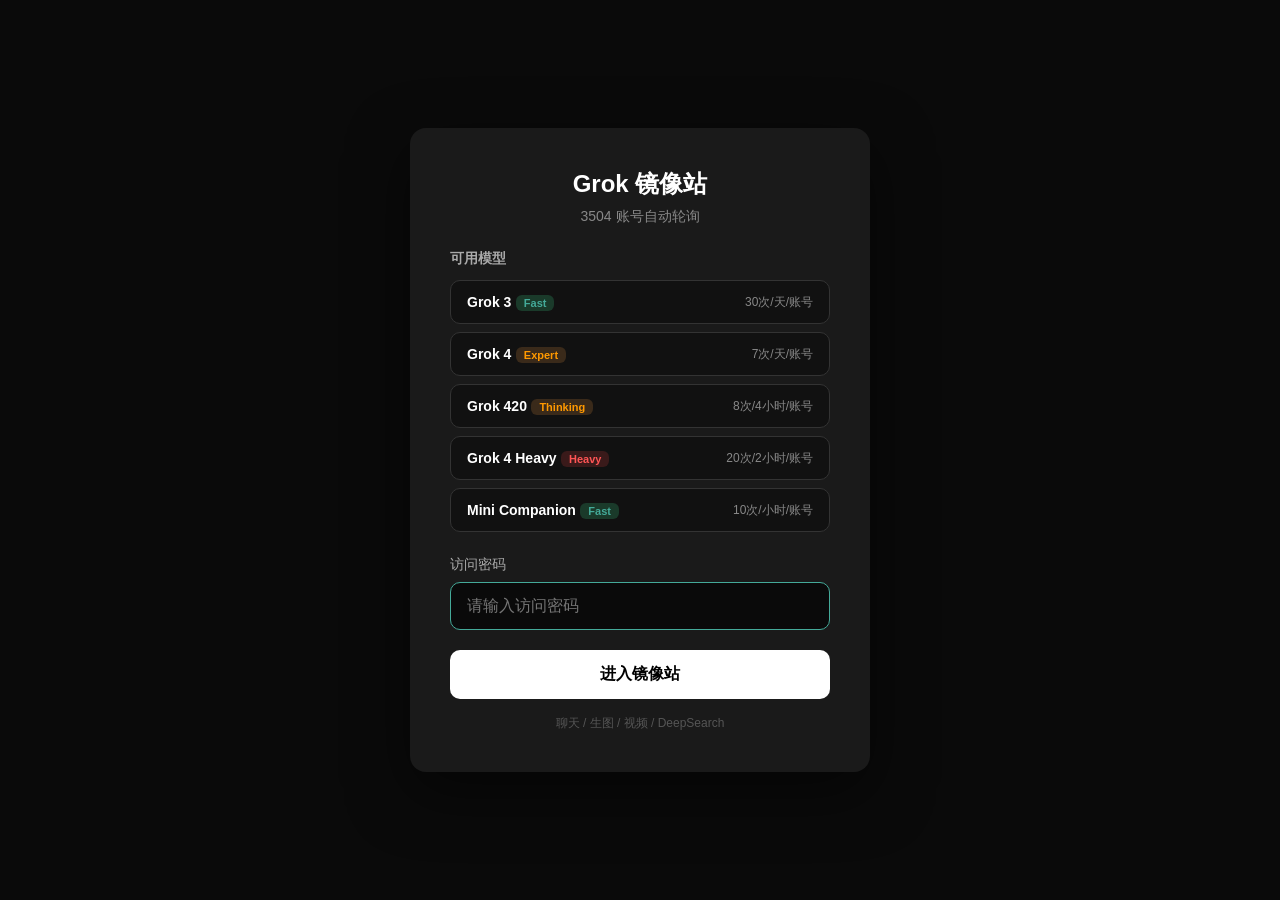
==== commit 164045a4: "add model selector to list.js: Grok 3/4/420/Heavy/Mini + account switcher" ====
--- a/login.html
+++ b/login.html
@@ -7,22 +7,26 @@
 <style>
 *{margin:0;padding:0;box-sizing:border-box}
 body{font-family:-apple-system,BlinkMacSystemFont,'Segoe UI',sans-serif;background:#0a0a0a;color:#fff;display:flex;flex-direction:column;justify-content:center;align-items:center;min-height:100vh;padding:20px}
-.box{background:#1a1a1a;border-radius:16px;padding:40px;width:100%;max-width:420px;box-shadow:0 20px 60px rgba(0,0,0,0.5)}
+.box{background:#1a1a1a;border-radius:16px;padding:40px;width:100%;max-width:460px;box-shadow:0 20px 60px rgba(0,0,0,0.5)}
 h1{text-align:center;font-size:24px;margin-bottom:8px}
 .desc{text-align:center;color:#888;font-size:14px;margin-bottom:24px}
-.status{background:#111;border-radius:12px;padding:16px;margin-bottom:24px;display:grid;grid-template-columns:1fr 1fr;gap:12px}
-.stat{text-align:center}
-.stat .num{font-size:22px;font-weight:700;color:#4a9}
-.stat .lbl{font-size:12px;color:#888;margin-top:2px}
-.models{background:#111;border-radius:12px;padding:12px 16px;margin-bottom:24px;font-size:13px;color:#aaa;line-height:1.8}
-.models b{color:#4a9}
+.models{margin-bottom:24px}
+.models h3{font-size:14px;color:#aaa;margin-bottom:12px}
+.model-btn{display:flex;justify-content:space-between;align-items:center;padding:12px 16px;background:#111;border:1px solid #333;border-radius:10px;margin-bottom:8px;cursor:default;transition:all .2s}
+.model-btn:hover{border-color:#4a9;background:#151515}
+.model-name{font-weight:600;font-size:14px}
+.model-tag{font-size:11px;padding:2px 8px;border-radius:6px;font-weight:600}
+.tag-fast{background:#1a3a2a;color:#4a9}
+.tag-pro{background:#3a2a1a;color:#f90}
+.tag-heavy{background:#3a1a1a;color:#f55}
+.model-quota{font-size:12px;color:#888}
 .g{margin-bottom:20px}
 label{display:block;font-size:14px;color:#aaa;margin-bottom:8px}
 input{width:100%;padding:14px 16px;border:1px solid #333;border-radius:10px;background:#0a0a0a;color:#fff;font-size:16px;outline:none;transition:border-color .2s}
 input:focus{border-color:#4a9}
-button{width:100%;padding:14px;border:none;border-radius:10px;background:#fff;color:#000;font-size:16px;font-weight:600;cursor:pointer;transition:all .2s}
-button:hover{background:#e0e0e0;transform:translateY(-1px)}
-button:disabled{background:#333;color:#666;cursor:not-allowed;transform:none}
+button.submit{width:100%;padding:14px;border:none;border-radius:10px;background:#fff;color:#000;font-size:16px;font-weight:600;cursor:pointer;transition:all .2s}
+button.submit:hover{background:#e0e0e0;transform:translateY(-1px)}
+button.submit:disabled{background:#333;color:#666;cursor:not-allowed;transform:none}
 .error{color:#ff4444;font-size:13px;text-align:center;margin-top:12px;display:none}
 .footer{text-align:center;margin-top:16px;color:#555;font-size:12px}
 </style>
@@ -30,33 +34,35 @@
 <body>
 <div class="box">
   <h1>Grok 镜像站</h1>
-  <p class="desc">输入密码，自动轮询 3504 账号</p>
-  <div class="status">
-    <div class="stat"><div class="num" id="acnt">3504</div><div class="lbl">可用账号</div></div>
-    <div class="stat"><div class="num" id="quota">-</div><div class="lbl">剩余次数</div></div>
-    <div class="stat"><div class="num" id="models">5</div><div class="lbl">可用模型</div></div>
-    <div class="stat"><div class="num" id="feat">4</div><div class="lbl">功能</div></div>
+  <p class="desc">3504 账号自动轮询</p>
+
+  <div class="models">
+    <h3>可用模型</h3>
+    <div class="model-btn"><div><span class="model-name">Grok 3</span> <span class="model-tag tag-fast">Fast</span></div><span class="model-quota">30次/天/账号</span></div>
+    <div class="model-btn"><div><span class="model-name">Grok 4</span> <span class="model-tag tag-pro">Expert</span></div><span class="model-quota">7次/天/账号</span></div>
+    <div class="model-btn"><div><span class="model-name">Grok 420</span> <span class="model-tag tag-pro">Thinking</span></div><span class="model-quota">8次/4小时/账号</span></div>
+    <div class="model-btn"><div><span class="model-name">Grok 4 Heavy</span> <span class="model-tag tag-heavy">Heavy</span></div><span class="model-quota">20次/2小时/账号</span></div>
+    <div class="model-btn"><div><span class="model-name">Mini Companion</span> <span class="model-tag tag-fast">Fast</span></div><span class="model-quota">10次/小时/账号</span></div>
   </div>
-  <div class="models" id="modelList"><b>可用模型:</b> grok-3 / grok-4 / grok-4-heavy / grok-420 / grok-4-mini-thinking</div>
+
   <form id="f">
     <div class="g">
       <label>访问密码</label>
       <input type="password" id="p" placeholder="请输入访问密码" autofocus>
     </div>
-    <button type="submit" id="btn">进入镜像站</button>
+    <button type="submit" class="submit" id="btn">进入镜像站</button>
     <div class="error" id="e"></div>
   </form>
   <div class="footer">聊天 / 生图 / 视频 / DeepSearch</div>
 </div>
 <script>
 var TOKENS=["eyJ0eXAiOiJKV1QiLCJhbGciOiJIUzI1NiJ9.eyJzZXNzaW9uX2lkIjoiNmIyMWFiM2QtNzk5ZS00YjMwLThmMWMtMTc0MjAxYzgyMWVmIn0.zCodeMGN-4I14gm0nGf9Dewi73TqR--LXQ608DH3X4k","eyJ0eXAiOiJKV1QiLCJhbGciOiJIUzI1NiJ9.eyJzZXNzaW9uX2lkIjoiMzlhMGMwNmYtMDcxNi00NzhkLTg2ZmQtMTkzOTgzNmVjZmQyIn0.BDal3mkwnYPJPQn5gIeQME6itrRJb9ylT8Mm8lJguIo","eyJ0eXAiOiJKV1QiLCJhbGciOiJIUzI1NiJ9.eyJzZXNzaW9uX2lkIjoiZTQ2ODUzNjQtNzMyYS00MDI2LWJmMWQtMTVjZGYyMTJlNDhkIn0.oqVNQhGd_eY3ftjV2bv7USobxi8PxBe941u4L3tJIXY","eyJ0eXAiOiJKV1QiLCJhbGciOiJIUzI1NiJ9.eyJzZXNzaW9uX2lkIjoiYWEwYmJkYmYtMjM5NC00MDE4LWFiMjAtNjdkNTk1NWYxMGI0In0.va-YF6W9GWz7neu2cRupK8BaLvh5TXYe9J2luUEXfY8","eyJ0eXAiOiJKV1QiLCJhbGciOiJIUzI1NiJ9.eyJzZXNzaW9uX2lkIjoiYjFjNWIyMmMtZmE4My00M2I2LWIwNGEtNDBjM2I2OWEyOTUxIn0.p_MLO7TgeWtTgmdhUok_CBu_PveOCNqe3CIPeoK1eDk","eyJ0eXAiOiJKV1QiLCJhbGciOiJIUzI1NiJ9.eyJzZXNzaW9uX2lkIjoiMTFhYzZlODgtYzY5My00NzNiLWJmODktZDU5NjVmNjE1MDZmIn0.vgCh1-AS8LrbhjcpcoB8cmySImHV8UeKO8Iv42CyVvo","eyJ0eXAiOiJKV1QiLCJhbGciOiJIUzI1NiJ9.eyJzZXNzaW9uX2lkIjoiYzg0NGRiMDgtYmRmNS00NDdmLTg3NmEtNDVlNzc2Y2VlMTM5In0.WhnFOnenZv0nynKM48xepo3DCQZz-6AsYJjd5B7csPY","eyJ0eXAiOiJKV1QiLCJhbGciOiJIUzI1NiJ9.eyJzZXNzaW9uX2lkIjoiNzFkMGY5ZTEtMTFiYS00ZWY1LWEzMWQtZmI4ZGZmM2ZlYTFmIn0.TSYU0PYs5qsyDV-19L1avFboRItJPD6EhkWBrGfJMVQ","eyJ0eXAiOiJKV1QiLCJhbGciOiJIUzI1NiJ9.eyJzZXNzaW9uX2lkIjoiOTNmODgwYzItYzA4My00YmFmLTk0ODctMDg2ZmMyZjM2YzVkIn0.JfVPKXe3l7NhodhrSncKBlKSbARmEPqeo4ahLbFwsoA","eyJ0eXAiOiJKV1QiLCJhbGciOiJIUzI1NiJ9.eyJzZXNzaW9uX2lkIjoiMzA1MTFkN2YtNDdmNi00YzhiLWI3ZDMtZmM4MWM1Zjg3YWQwIn0.yM011edGRyyGcoqHoQzLeCOsXBLyKAFPMlWQ2zpb9Es","eyJ0eXAiOiJKV1QiLCJhbGciOiJIUzI1NiJ9.eyJzZXNzaW9uX2lkIjoiNjYxNTRjNjgtZTVmMy00YTBjLWIwZDYtZTc0NGM3ZDBlYmI4In0.KUyStgdbI6uRZwd-Nb1d5UKoHu8TugOPXorJXqdreLg","eyJ0eXAiOiJKV1QiLCJhbGciOiJIUzI1NiJ9.eyJzZXNzaW9uX2lkIjoiOTZmMzhkMTktMmVjMi00NzU3LWExYjgtYjU0YjQ0MmY1MjNmIn0.lxAnFwEuIcSArMuiDETWL_1Cmc4wQz6HAPqLvutBcME","eyJ0eXAiOiJKV1QiLCJhbGciOiJIUzI1NiJ9.eyJzZXNzaW9uX2lkIjoiYzcwYzQ3MjktY2JiNC00MDAyLTgwM2QtMzIwYzZkODkwNzJhIn0.WXqN7tUsAAiWbr3dDNn1IMHz6qIIEte-iC_Wi00RIXg","eyJ0eXAiOiJKV1QiLCJhbGciOiJIUzI1NiJ9.eyJzZXNzaW9uX2lkIjoiNjY0YjhjZDItZjkxZi00MjE5LTkxZGMtMjhkYTk4NmEyM2RjIn0.TimRTFGWvgwDfpbd1OtQ7P9Dt02y9lnR3pwNA9bMM_A","eyJ0eXAiOiJKV1QiLCJhbGciOiJIUzI1NiJ9.eyJzZXNzaW9uX2lkIjoiZjc5Njg2ZWQtYmM5NS00ZGY1LTljY2MtYTRkZTgzNTRhYjRjIn0.Cj1Ly_M5_6JlN0NAvpmp3lQXUifuYFZQKG2lT18S6M4","eyJ0eXAiOiJKV1QiLCJhbGciOiJIUzI1NiJ9.eyJzZXNzaW9uX2lkIjoiNDI1OWJjNTAtNTIyNi00ZWNlLTg0MjktNDExOGRlOWE4NGJmIn0.x9bz2VhJFxQECdbMC1Hfa3MxSCiDOuYyQUIQ3IHyKqY","eyJ0eXAiOiJKV1QiLCJhbGciOiJIUzI1NiJ9.eyJzZXNzaW9uX2lkIjoiNmZjYjkzOGMtZmUyZS00ZGJjLTg4MjktZTE1Nzk1ZjEyNjk5In0.jAWewhdaV2m1ArnOzPTEb04G8ydxd0rivUnYGnFSP50","eyJ0eXAiOiJKV1QiLCJhbGciOiJIUzI1NiJ9.eyJzZXNzaW9uX2lkIjoiZDk2NjY4OWUtNTRkMS00M2RhLWFmMzYtMzRkOWNkNTUzNDdmIn0.61HAZD8qie9yVhdwu21yegDP2MNOH9HPuA4VJh_QEEA","eyJ0eXAiOiJKV1QiLCJhbGciOiJIUzI1NiJ9.eyJzZXNzaW9uX2lkIjoiOTFmMDhhZmUtYWE3Yy00MGQ2LTlmM2EtYzVlZmIxYzA0ZmM0In0.mPNFKjpguIupqNhIlRBMui6zrdL7S6a3Upn2nM27HxM","eyJ0eXAiOiJKV1QiLCJhbGciOiJIUzI1NiJ9.eyJzZXNzaW9uX2lkIjoiMDdhMjZjYmEtODU5NS00ZjE4LWI5ODItNzU4ZjZlNWNmMGEyIn0.McQAbtFT1l-yH77lqelEM-vZ71dIGPRy4UayxOCMjQk","eyJ0eXAiOiJKV1QiLCJhbGciOiJIUzI1NiJ9.eyJzZXNzaW9uX2lkIjoiM2M5YzA0MWItYTJkNy00MmIwLTliYzQtOWQ4OWJlZjg2ZGE5In0.NThQ63eqmu0e3vknhbqu_Zaur3K7rkdLV9EKMXCVZ3g","eyJ0eXAiOiJKV1QiLCJhbGciOiJIUzI1NiJ9.eyJzZXNzaW9uX2lkIjoiNWViMTgzNTUtZWNlNS00YTg4LTk2ZmYtMjMzNjI4MDQ5YjNiIn0.dQg70hdq371UDB45Bmh8DHCFYe-qD2IdrW0W4_C7218","eyJ0eXAiOiJKV1QiLCJhbGciOiJIUzI1NiJ9.eyJzZXNzaW9uX2lkIjoiNmNkZTk4YzItN2QxOC00NjRiLWIxODUtNjU0ZWFjNzZjZDEwIn0.PQPmOHO0AKRkbE7J_k5N1me_KDGRohJnv-mZbl7rc_c","eyJ0eXAiOiJKV1QiLCJhbGciOiJIUzI1NiJ9.eyJzZXNzaW9uX2lkIjoiZTE2MmNkYTAtY2JmNi00ODljLWJkYjUtNjA2ODJmNzgxN2ZkIn0.m98Ssr0K3wM0H-GVR3m_iguKXteix3_z5-6VQrIkYa8","eyJ0eXAiOiJKV1QiLCJhbGciOiJIUzI1NiJ9.eyJzZXNzaW9uX2lkIjoiY2I4OGJmZDYtN2YzOS00MDEwLThjNjctZjI3YjQ1NTYwOGFhIn0.Hnuz9x8g2P_sIsRFvLT2sTzKili7B2dKo0ikehTuVJY","eyJ0eXAiOiJKV1QiLCJhbGciOiJIUzI1NiJ9.eyJzZXNzaW9uX2lkIjoiMDk5Y2E0MDItN2FjYi00NTJiLWIwZjItNjVkYjIwMDNhYTA2In0.gqSlVA6WlC5hzqNoxYSlbUWOl0ZQfNyREtvNvYCCjiU","eyJ0eXAiOiJKV1QiLCJhbGciOiJIUzI1NiJ9.eyJzZXNzaW9uX2lkIjoiYmQ5MzAxYmMtNDg0Zi00YjFlLWJhNWQtZmY0MWUxZGNhMzU3In0.5cmtRzSwvKbPyx-24x8Unb6EmBDLY0Fqu05H-PQ5sKU","eyJ0eXAiOiJKV1QiLCJhbGciOiJIUzI1NiJ9.eyJzZXNzaW9uX2lkIjoiN2IwNzdkYjctOTMwMi00YjZiLTkzNmEtMmQ1ZmJmZWM1ODEyIn0.Ezp7HBFs79oPPh-ylDMUTaMSTI6trJFyA2TiDcpXVUw","eyJ0eXAiOiJKV1QiLCJhbGciOiJIUzI1NiJ9.eyJzZXNzaW9uX2lkIjoiZDM2YTJlODItYmI5NC00MWNmLTgyNmQtZjViMTRhZTRjYjhiIn0._WubtVxl8IG4jJbC-KW-Vyn1r23LBh5QIxJ86LwuWsQ","eyJ0eXAiOiJKV1QiLCJhbGciOiJIUzI1NiJ9.eyJzZXNzaW9uX2lkIjoiMjRjZGZlMGUtYTdkMi00M2Q4LWI0MTgtMTE3YTNhNjRmNmU5In0.qDpovcv_DBTGj-fvMx4CR1U6MqyaH7mSGxW1tZCNeHE","eyJ0eXAiOiJKV1QiLCJhbGciOiJIUzI1NiJ9.eyJzZXNzaW9uX2lkIjoiMzQxYzM0YmEtZTdjNS00MzUzLTlkMjItMWNjNzI2ODQ3N2U2In0.N2i3gqrCYV_qieFjtc9n4iZbhaJD9bYOrW2OojHxNFQ","eyJ0eXAiOiJKV1QiLCJhbGciOiJIUzI1NiJ9.eyJzZXNzaW9uX2lkIjoiZGNmZjM1MTgtZWMzOS00OTAyLWJlODYtYzQ0NTYyYmE2MWI4In0.XZp7x3cR8qMqOo5YTBu3lh9rZSKj3LBMuviAvCoMYV8","eyJ0eXAiOiJKV1QiLCJhbGciOiJIUzI1NiJ9.eyJzZXNzaW9uX2lkIjoiMzBjNmFlOTQtNmY2MC00NzVhLThhZDMtOWZmN2M2YTFhNjg1In0.jYXogml2wGoi4hwz__fwSt5R42yieSS8cPOrrIDyVdc","eyJ0eXAiOiJKV1QiLCJhbGciOiJIUzI1NiJ9.eyJzZXNzaW9uX2lkIjoiNjJjODU2MTktNjM2My00ZDJmLWJlYWItY2RhY2RmMzM5OTY2In0.1UTlNI-C_G_jiOYWw98YYfIuyldX34nx2mIBMpYWSdI","eyJ0eXAiOiJKV1QiLCJhbGciOiJIUzI1NiJ9.eyJzZXNzaW9uX2lkIjoiZWIxNmIwMTMtNGE5Ni00ZjAyLWFkNTYtNzI1ZTMzNzY2N2ViIn0.bPOfs_tNdWgLbc3MbK_wMgCU5bJG3rfCMVCrvCV2YxY","eyJ0eXAiOiJKV1QiLCJhbGciOiJIUzI1NiJ9.eyJzZXNzaW9uX2lkIjoiNTlmZTZmZDktMGU2Mi00Yzg0LWJhNGMtZmU1NjJlYmMxOGQwIn0.H4zmnnAfncXAsp8FZvfe0A9os4u9hb0BpwhV9wK2lSs","eyJ0eXAiOiJKV1QiLCJhbGciOiJIUzI1NiJ9.eyJzZXNzaW9uX2lkIjoiMzY1ZGE2N2ItNzJjZi00ZGJjLTljNmQtZmVkNTM3NTliZGU3In0.ym3dYr6Lx9MSsuspJj9fiQVDkBdMFDiq9n899Seu3rg","eyJ0eXAiOiJKV1QiLCJhbGciOiJIUzI1NiJ9.eyJzZXNzaW9uX2lkIjoiYmFjOGIzNWItYzBkMC00MDhmLTkzMDctY2ZlNDA5OTZjNzM3In0.xKMOMPxXn0uoxhI43uZswyc7M7R0_dYfZCTNP0YaSvU","eyJ0eXAiOiJKV1QiLCJhbGciOiJIUzI1NiJ9.eyJzZXNzaW9uX2lkIjoiYTcwNTIwYzMtZDQ0OC00ZjQwLWJiMTYtMzRkY2FiZTc0ZGNhIn0.jFxgceyxyGoE8kAl-bK_WHxxp4oEhwEDF3Nqnchl5h0","eyJ0eXAiOiJKV1QiLCJhbGciOiJIUzI1NiJ9.eyJzZXNzaW9uX2lkIjoiYzQ2YThmYjgtODM4My00NTJkLTlhMmMtZTVkNGQwZmZiMDdkIn0.HM2iMqCbhfVRdVfDuXDia1jmvt71xtqZRmcA8xz_Y88","eyJ0eXAiOiJKV1QiLCJhbGciOiJIUzI1NiJ9.eyJzZXNzaW9uX2lkIjoiZWEwMWQxZWYtNzU2My00YTU5LTljYTYtZWU4MzkxODVjMDRmIn0.jG50SdfihcEbBIk3DfnHEHE4kPhs-LMHD-B8O5I6WSI","eyJ0eXAiOiJKV1QiLCJhbGciOiJIUzI1NiJ9.eyJzZXNzaW9uX2lkIjoiMmFhMzM1ZDQtMjc4My00ZjRkLWI1MDEtYzAxYWU5ZDdjZDI1In0.JxY4J_spu2PLHJKd_uZiRWrAyRqBlQ4fJmHsE4ZFbWs","eyJ0eXAiOiJKV1QiLCJhbGciOiJIUzI1NiJ9.eyJzZXNzaW9uX2lkIjoiMTdkNTVkMmItNmMzZS00YjQ3LWFhMWItNjM0YzhiMmI5NmZhIn0.QsuptHZA5oLJUZX071NaLsvWNixu8lExkdMiccZe00U","eyJ0eXAiOiJKV1QiLCJhbGciOiJIUzI1NiJ9.eyJzZXNzaW9uX2lkIjoiN2QxMzBhYmYtYTk0Yy00NDhjLWE4YTQtOTUxMDQ3ZmExNjBjIn0.b34W0ojOIs_eHK7lfdXjz9rcJfTCRt5sOv7d6T3-Uqc","eyJ0eXAiOiJKV1QiLCJhbGciOiJIUzI1NiJ9.eyJzZXNzaW9uX2lkIjoiZjE2NDdiYzYtNTEzMy00ZDhjLWIzOWYtMDJiYjlhNDg5NmFmIn0.yK_il8-HT_bs-ZuKQJSKBy5LntbxB0P_o2sBzAcTWVE","eyJ0eXAiOiJKV1QiLCJhbGciOiJIUzI1NiJ9.eyJzZXNzaW9uX2lkIjoiZDQ4MzM0ZTItZDdmMi00ODlhLTkxMzYtM2ZlZGRlY2QwNzMxIn0.mlyyyZ8fWeUjsoqu5VPK2CpDo79p9pKTakEHZlsqbDs","eyJ0eXAiOiJKV1QiLCJhbGciOiJIUzI1NiJ9.eyJzZXNzaW9uX2lkIjoiMzcxNjQ3MGYtN2IzMy00ZTIwLWI0NjItYzRiNGVkZGQzNGY2In0.E7GP99qQcATFIV8YDId7KbIg7BcNHQxZLDNgaPNkJZ4","eyJ0eXAiOiJKV1QiLCJhbGciOiJIUzI1NiJ9.eyJzZXNzaW9uX2lkIjoiODIzM2QwNTUtN2NjMC00ZjgyLTk5NzItOTlmNjNkYTU3ZmMzIn0.LhzRlWeGQv300qGrIfc5T6R4uTmZTyjtZoegCVIk8eA","eyJ0eXAiOiJKV1QiLCJhbGciOiJIUzI1NiJ9.eyJzZXNzaW9uX2lkIjoiZjdlNDVmNGYtNGUzMi00OWVjLWE0ZGEtZjlkODE3N2Q4NGI0In0.5EGojf1uNEqScLGLu6r22vbKGZSOfaWt8qI8vQ279yk","eyJ0eXAiOiJKV1QiLCJhbGciOiJIUzI1NiJ9.eyJzZXNzaW9uX2lkIjoiNDYzNzVjMzUtNjE4ZC00OGQ0LTg2YzktNDg1MWNlYjhiMjdhIn0.7x4SHmFdEQ9X6hUluusYjw0AWji8OC5gz2SHqmLacQg","eyJ0eXAiOiJKV1QiLCJhbGciOiJIUzI1NiJ9.eyJzZXNzaW9uX2lkIjoiZTk3YTA2NmUtYTVjYi00OTczLWIxMDMtZWMwNmRjYmVlNDA3In0.DGG5knkPp_X_DQm0tnhPKRN5m8fKQCFjVri0kTfw_iI","eyJ0eXAiOiJKV1QiLCJhbGciOiJIUzI1NiJ9.eyJzZXNzaW9uX2lkIjoiZjM2ZDZmMGQtMmY5OS00MzdlLWIyOGMtNmY0YzVhZWVlMTE4In0.EGwj9x4z1sqANmTYMnFVYLYPSM95YcPSG_kz7T7XUvw","eyJ0eXAiOiJKV1QiLCJhbGciOiJIUzI1NiJ9.eyJzZXNzaW9uX2lkIjoiMGE5YWU5NmYtYTRkYi00M2JiLWI5YzEtMWU4MzI2ZWZiY2Q1In0.TAE_qhal3Umi4tzWrJMOhXL9413A6oVjmYcDymX2_K8","eyJ0eXAiOiJKV1QiLCJhbGciOiJIUzI1NiJ9.eyJzZXNzaW9uX2lkIjoiYzRmNjVhNzAtZWM5Ny00M2IyLWJhNmUtZGM3NTNhYTc5Yzc1In0.33yuTeXhHst6xLY4HyENLstLoUUBF3Uwv_sXwE2ur_E","eyJ0eXAiOiJKV1QiLCJhbGciOiJIUzI1NiJ9.eyJzZXNzaW9uX2lkIjoiOWU5M2U1NjItMzY0Ni00NjQ1LWJmYWYtNDY5MmVkMGU4NGIxIn0.Nsf7XCYqTBkxEreD-mJuLzA52Isb2-JmgHte6YEvEM8","eyJ0eXAiOiJKV1QiLCJhbGciOiJIUzI1NiJ9.eyJzZXNzaW9uX2lkIjoiNTcxNzI3YzUtYjRjZC00ZGVhLWE2NzYtYjJiMzc1MTA0M2RmIn0.EN_MGk27tiTZvHnPThVZTMzsxF2y5Hd6BWf3I8lG-gk","eyJ0eXAiOiJKV1QiLCJhbGciOiJIUzI1NiJ9.eyJzZXNzaW9uX2lkIjoiNjYxYjg0MjEtOGNmMS00YTIwLTlmYmItZTBmNDU0NjhkOTg2In0.MvibHMC019oYtHXrXjpfo79vC_gBTY0fUKz-KErARPU","eyJ0eXAiOiJKV1QiLCJhbGciOiJIUzI1NiJ9.eyJzZXNzaW9uX2lkIjoiMzc1NzI1MDMtMjIxYS00YTdlLTk4Y2ItM2YyOGJmMjMyMTc0In0.ENT3i3NdzPfyEM1c59QeBg6q77Yq9Diuf5pa95A2lwI","eyJ0eXAiOiJKV1QiLCJhbGciOiJIUzI1NiJ9.eyJzZXNzaW9uX2lkIjoiOTA5Mjc2YjgtYTQ2NS00YjUxLThlNTktY2M1MjVjZTY1ODZkIn0.JBXLrdrLxO03q4cB0pVFesBJ5NBDAOGHmptoe8bYn6A","eyJ0eXAiOiJKV1QiLCJhbGciOiJIUzI1NiJ9.eyJzZXNzaW9uX2lkIjoiOGFlOWM0YTgtMGJhMS00ZTllLTg5ZjQtYTBlM2M1NzU4OGRmIn0.AsB_kqu_Wpd_rGUb9HOnk0TmZybSWG775n-wA-MC_qg","eyJ0eXAiOiJKV1QiLCJhbGciOiJIUzI1NiJ9.eyJzZXNzaW9uX2lkIjoiM2M3NWY0ZDUtNmFiYi00NTljLTkxMDUtYzdlNjExNjkyMTFmIn0.1pe3RDZqf3ZaD20LmhnAZjHiJgACwbtceoP75I5YCls","eyJ0eXAiOiJKV1QiLCJhbGciOiJIUzI1NiJ9.eyJzZXNzaW9uX2lkIjoiYWMzMDgzOWItMzRlYi00NjI1LTgzMTYtMjhlNWFhMjkwZTU5In0.vkRqv9Ck97mP_sNw6PDm0Ezey4HCx9nWOa70d862xRM","eyJ0eXAiOiJKV1QiLCJhbGciOiJIUzI1NiJ9.eyJzZXNzaW9uX2lkIjoiY2E0ZWNmZjgtOTViZi00MzhiLWI0NTUtMmVkNjEwYmRjMzhhIn0.RBhF13yAzlYq3ayFNm5a4CUHnc3NL1SVaQb5wqM8Q5o","eyJ0eXAiOiJKV1QiLCJhbGciOiJIUzI1NiJ9.eyJzZXNzaW9uX2lkIjoiYzFjMDU1ODgtMjc1MS00YTgzLTg1NDEtZTczNDNlMWQ0OWM1In0.wo9dJi4IwpHWpYr7xn8MHHt2Qw4P-QRB5BXImfQU-Y4","eyJ0eXAiOiJKV1QiLCJhbGciOiJIUzI1NiJ9.eyJzZXNzaW9uX2lkIjoiMDVhNTA4ZDEtMzMyZC00OGJhLWJlMDgtNmRjZWVhNDQwYzJiIn0.p632zeZETlsVbkylJBYlGettjO4xE-bxeoMQzB2KwAw","eyJ0eXAiOiJKV1QiLCJhbGciOiJIUzI1NiJ9.eyJzZXNzaW9uX2lkIjoiY2QzZWZlOWUtMjI1ZC00ZDQ2LThjNjEtMTc5MDc3MDAwNTAxIn0.wYY9dUh6MgWezI3tj-w37vgoi_3VKtATcFqr7267jow","eyJ0eXAiOiJKV1QiLCJhbGciOiJIUzI1NiJ9.eyJzZXNzaW9uX2lkIjoiZjgyNDVjYjctOTAwMy00NjE1LThiMzEtN2FkODAwYjUxMDM4In0.Hd4e9ybmpkHPJJVFxI6VkI8i1PT6tOHOHXiJnCbR8i4","eyJ0eXAiOiJKV1QiLCJhbGciOiJIUzI1NiJ9.eyJzZXNzaW9uX2lkIjoiMDgwMjY4ZjAtYTU3Ni00Y2IzLWI2NzYtMTRjYjVhZjViNGI0In0.HKKYpFsHbWBwo6UgjegwuzeY85OPXJBWZsKRlXhG2P0","eyJ0eXAiOiJKV1QiLCJhbGciOiJIUzI1NiJ9.eyJzZXNzaW9uX2lkIjoiZjRiNjNhN2MtNzczMy00MmU2LTg3MDAtZjZkNzA1NDRlZDE1In0.WcUhnmsaRXkHSTm7zQlFqPck5yswSxdpb2mqPLfKhfs","eyJ0eXAiOiJKV1QiLCJhbGciOiJIUzI1NiJ9.eyJzZXNzaW9uX2lkIjoiMmE1ODhhMTEtMTA0Zi00OWY3LWFmZjktYTM4Mjg3MmVhZDYyIn0.J7ms4nlInUORsJBlB_qdstSXvcvlSXWp2Z-Y8IZatlQ","eyJ0eXAiOiJKV1QiLCJhbGciOiJIUzI1NiJ9.eyJzZXNzaW9uX2lkIjoiNWVhY2UwNzMtOTNkOC00MmJhLTg1ZTAtNjY3ZjcyNjhlNzY0In0.mmX31sb82LcDXG75ieqxXBFLb0YJGaHHZ6F2PUW9VFg","eyJ0eXAiOiJKV1QiLCJhbGciOiJIUzI1NiJ9.eyJzZXNzaW9uX2lkIjoiZDZhMGNlZGItNTIwMi00ZmU0LWJlNGEtZjFhODE3NTQ4MGZmIn0.nXJi58Cjx8Z5NuzrT8voANIUyiO_yPepW6H6zZG5kUs","eyJ0eXAiOiJKV1QiLCJhbGciOiJIUzI1NiJ9.eyJzZXNzaW9uX2lkIjoiZTYyMDc0MWItMzEzZS00NzhiLTlkZmMtNmQ2YzUzYzQ3MWY3In0.BOXt1Kt0IkxKMRR6WeBDQTRUbCUc3--g5_hVW3GexgA","eyJ0eXAiOiJKV1QiLCJhbGciOiJIUzI1NiJ9.eyJzZXNzaW9uX2lkIjoiNGExOGZiODUtYzRmZS00YmJiLTk5NmQtMmVhNzY5ZmRkMmY0In0.m0ohmxbSVI7G7XaWmbR019eDbTTAhTdb9-gSJPe5cdE","eyJ0eXAiOiJKV1QiLCJhbGciOiJIUzI1NiJ9.eyJzZXNzaW9uX2lkIjoiZmRjNGU1MmMtZDQxZi00YWRhLWE1YjgtNmYxMmNlZWViODA3In0.hdZds1kBnfmJMRX2EOaasoRMeGs0c4yRkgnb3zE05L0","eyJ0eXAiOiJKV1QiLCJhbGciOiJIUzI1NiJ9.eyJzZXNzaW9uX2lkIjoiNTM2NWIxMmYtYmFlNy00ZGYzLWJkYmMtZWU4YTAxNjFiN2QzIn0.tteFIoDD36P7-wG771-N3zNVwm-B2QfjTinpa-fe9KY","eyJ0eXAiOiJKV1QiLCJhbGciOiJIUzI1NiJ9.eyJzZXNzaW9uX2lkIjoiNWMyZGVmZWEtODhmNy00NWNkLTlkZDEtODE2NjlkY2M3ZTMwIn0.yVDfGjWow7hmqZI3Rbh99ukdcnIr4LwzI9NefcG0fXE","eyJ0eXAiOiJKV1QiLCJhbGciOiJIUzI1NiJ9.eyJzZXNzaW9uX2lkIjoiYWQ1Yzk0YzctNDZiMC00OWJkLWJjYmUtOTIxZGM3ODczOTM5In0.waFbwDwuy03Vjy0NuLaPYR5yCALwhnUkAdSMdSC49DI","eyJ0eXAiOiJKV1QiLCJhbGciOiJIUzI1NiJ9.eyJzZXNzaW9uX2lkIjoiOWIzY2YxZDQtMmE5Yy00Yjc2LThjMGEtYzE3NTIxMDQ1ODE3In0.gdPCvuq8dS00Bo_r29S2xsYz-AtK_aveCOqc6Fp2FHU","eyJ0eXAiOiJKV1QiLCJhbGciOiJIUzI1NiJ9.eyJzZXNzaW9uX2lkIjoiZTM5NGJjZTMtMjAzMS00OGI4LTk0ZjYtMDE4OTdjNWZlNjZkIn0.gdsoMZqWzfC5gWPAhPM3BSqnDlS2EatULnQmOfH1SB4","eyJ0eXAiOiJKV1QiLCJhbGciOiJIUzI1NiJ9.eyJzZXNzaW9uX2lkIjoiNjQ3YjYxNTUtODczNy00NDU3LThiNDgtNTIwOTZhYzI2YTkzIn0.LFQzBEpdvl0LLsBlLQYM26W4FKmUG7MoOYmhsTOEgLw","eyJ0eXAiOiJKV1QiLCJhbGciOiJIUzI1NiJ9.eyJzZXNzaW9uX2lkIjoiNzVjMTAwZmItYTg1OS00NzJjLTg2ZDgtMWZkMDg0NjEyMWM0In0.6CckGa_O-roLe1mFJ-7WZU2SYMw_H8EBzNA5zkaqC2M","eyJ0eXAiOiJKV1QiLCJhbGciOiJIUzI1NiJ9.eyJzZXNzaW9uX2lkIjoiNjg1NmEzZGQtNWExZi00NGE3LWJlMWMtYjQxNDM4MTRkNjFiIn0.R9je_NfI9aCCsPF_jPOshgbyLjxkqijVTxCYz_CZFmk","eyJ0eXAiOiJKV1QiLCJhbGciOiJIUzI1NiJ9.eyJzZXNzaW9uX2lkIjoiZTA1NzE3MzEtMDIyMi00NDVjLWJiYjQtZmQ1YzdkZTk2ZTQ4In0.qemjmaAVUii3617YD88rOIP89y0Qfw7nUZy2cjSLP50","eyJ0eXAiOiJKV1QiLCJhbGciOiJIUzI1NiJ9.eyJzZXNzaW9uX2lkIjoiOGM3NzA1NTUtMDQ3My00MzRkLTkzZjQtYWIzOTA0NzY3MGIxIn0.myLGMhGsA-NriXpjRGayvLuwW19hXkknzVeLr5rPnsk","eyJ0eXAiOiJKV1QiLCJhbGciOiJIUzI1NiJ9.eyJzZXNzaW9uX2lkIjoiMjI0Yzk1ZDYtZGMzNS00NDYwLWFmODUtNDBlNjdlZDk5Y2U1In0.B3YYb023Duujw0fRCBRxOgA29To7Fdm5cqc6hw6b79A","eyJ0eXAiOiJKV1QiLCJhbGciOiJIUzI1NiJ9.eyJzZXNzaW9uX2lkIjoiMzU2NDE5NDgtZjUzNy00NmUzLWI1MDctNDZkMzA3ZDg1MWVmIn0.VP0VpDTTvVBxPTqnufS2hgrd4oX7S8Mi12Io1CGAIbs","eyJ0eXAiOiJKV1QiLCJhbGciOiJIUzI1NiJ9.eyJzZXNzaW9uX2lkIjoiZWRiOTk4NDAtNmRiYS00NmFmLWI5YzItM2Q4ODVlZmZhNDk1In0.ZpM41OTC3sF-Zjoz-WBAqkVv0PCnbu_UJVaIo2pPQtc","eyJ0eXAiOiJKV1QiLCJhbGciOiJIUzI1NiJ9.eyJzZXNzaW9uX2lkIjoiN2YzOTg4ZTktMWY0MC00OTA5LTk1Y2ItZWIwMzIwOGE4MzdkIn0.IQZh0nV878l-X6S2WuPw2uDELAFDAfmUzPjDDRuMvb8","eyJ0eXAiOiJKV1QiLCJhbGciOiJIUzI1NiJ9.eyJzZXNzaW9uX2lkIjoiMWU5YjI3ZTYtZTdhMy00NzU5LWJlYzgtZmQ1ZDFkMGI4NWRlIn0.t0zIMLT7cg4fPa0mRUwSP0EkhiZHurFxgan_EpQHoCk","eyJ0eXAiOiJKV1QiLCJhbGciOiJIUzI1NiJ9.eyJzZXNzaW9uX2lkIjoiY2MxZGNlYmEtYzVlYi00YzZhLWEwMmMtYWM0Y2M5ZDNiZDBmIn0.EZU1HgLPBzlgCZX_Z9zXcpx8xc-xS200PG7-MJnglW0","eyJ0eXAiOiJKV1QiLCJhbGciOiJIUzI1NiJ9.eyJzZXNzaW9uX2lkIjoiNzI5M2Q2MmQtODExNC00MmRiLWFjZDItNTE0MzdkZmQzNjhkIn0.Z9ZJcINZAtYvurVTvy1xTeoZXpuK5VOLBqYWyym0Rr4","eyJ0eXAiOiJKV1QiLCJhbGciOiJIUzI1NiJ9.eyJzZXNzaW9uX2lkIjoiY2EyMDAyMDUtZmJkZS00YTU3LTlmMGQtZGViOWVmNjM5NjczIn0.GDtSA6MM4FaPGUQm7CMNH3dCTNF2wDTW6sNYBvfRaDU","eyJ0eXAiOiJKV1QiLCJhbGciOiJIUzI1NiJ9.eyJzZXNzaW9uX2lkIjoiOWE5YjcwZDUtZmZjNC00ZGQ3LThmNTUtZDY3YzE2OTMzNmYyIn0.NdN55qxz9j2qpADAPOPIyyQDMV95qALIYu5UzI641zw","eyJ0eXAiOiJKV1QiLCJhbGciOiJIUzI1NiJ9.eyJzZXNzaW9uX2lkIjoiODE1OTE5ODEtZTY4Ny00OTJmLTk5YzMtMzgxN2QyNDc0ZWYzIn0.HJm9YFX_XtT13HMiCjoqbxJvQ19uBAxxXZbiZHAqm9A","eyJ0eXAiOiJKV1QiLCJhbGciOiJIUzI1NiJ9.eyJzZXNzaW9uX2lkIjoiMTk3MDgyNDktNmY2My00YzcwLWE4NmYtZTFiYWU0YmVhY2UxIn0.eJDeHHZJ2tNz0sIV_FMhp6I69J3PAKQwl7_UxsuU1CY","eyJ0eXAiOiJKV1QiLCJhbGciOiJIUzI1NiJ9.eyJzZXNzaW9uX2lkIjoiZDY2YTFiZTAtNDc4ZC00YzQ0LWJmOTItYWJjZjA1MTIwZTQzIn0.aLFvTUb5_X5oHQnpYsRqhcRAzN5zatQGgozF0iDGckk","eyJ0eXAiOiJKV1QiLCJhbGciOiJIUzI1NiJ9.eyJzZXNzaW9uX2lkIjoiMGYyZTU5NTgtM2JkOC00MzY3LThlY2ItZjY4MWQzMWU1ZTE5In0.dIR-ksmUEexrIyrVJK7CCovzKP7eQFjE1gN3szrkyVM","eyJ0eXAiOiJKV1QiLCJhbGciOiJIUzI1NiJ9.eyJzZXNzaW9uX2lkIjoiMTZjNzJmMTAtZTE1Ny00MWY3LWI1MzUtNjFiNmQ3ZGM5MGQyIn0.P2AtWEEcb6JQAxsIx9H2yuBEZTMAcbpuKRpDNntzFK4","eyJ0eXAiOiJKV1QiLCJhbGciOiJIUzI1NiJ9.eyJzZXNzaW9uX2lkIjoiYjY5MzQzYWMtMGYwZC00YzYxLTlmZWEtMmQzN2YzMDk5ODFlIn0.1a-BwNOG-ofSZ0UWSdalh4oVrycV24X85o-MXghHQHw","eyJ0eXAiOiJKV1QiLCJhbGciOiJIUzI1NiJ9.eyJzZXNzaW9uX2lkIjoiODA2YTc4NzEtOWU5Ni00ZWFhLWJmODgtZDE4OGIxOWFlZDU1In0.qN-MQny3X8QyVyc8wYxHiqh0Pvkfm4CdaKQ5HO0W2fo","eyJ0eXAiOiJKV1QiLCJhbGciOiJIUzI1NiJ9.eyJzZXNzaW9uX2lkIjoiZDhkMDE2NzEtN2UxMC00ZTk3LTlmYjEtODUyNWJhNDNiMWNiIn0.Rmol8809F-gIngudSR4d_IAsi0TmY_PK-Hsn5rnTwwg","eyJ0eXAiOiJKV1QiLCJhbGciOiJIUzI1NiJ9.eyJzZXNzaW9uX2lkIjoiY2M5YWY1NGYtMDRmMy00MTg2LTk1MGMtZDgwODNlODU4NmIxIn0.Mijqu1Q3bySq46EGlIy9BobsxsJbtvp34XdKJj76q4k","eyJ0eXAiOiJKV1QiLCJhbGciOiJIUzI1NiJ9.eyJzZXNzaW9uX2lkIjoiMjAzYzNkOWMtZTBhZC00ZWEwLTkzNzAtMjQ5NWQyZWIyMjEzIn0.JsuJvJHd1_8jpJUSg9TMgBUmxweowHvfylzBdNeNPDQ","eyJ0eXAiOiJKV1QiLCJhbGciOiJIUzI1NiJ9.eyJzZXNzaW9uX2lkIjoiYTA3ZjhjNWUtZjhjMS00ZTA5LWEzYmEtZjRhMDk5OGYxOTdkIn0.yc7e1uX_CZgHwgfiJDrMkA42hk7QcU1OJoha3kLdOFk","eyJ0eXAiOiJKV1QiLCJhbGciOiJIUzI1NiJ9.eyJzZXNzaW9uX2lkIjoiNjVlMDcyNGQtMGRkOC00NWQ2LWI4YzctZGMzNzEyM2ViNDJiIn0.8x3NEQz1-r5_x8KR1cG_2stfhXof60roCcFGPngiTj4","eyJ0eXAiOiJKV1QiLCJhbGciOiJIUzI1NiJ9.eyJzZXNzaW9uX2lkIjoiZDI2MDFmNGUtN2VmNy00OWZmLWI5YjctMDAyZGRiNWU4OWMyIn0.9pAnHODoUG8-ld74-455mTYwxRlFxQAW_AETROZefYs","eyJ0eXAiOiJKV1QiLCJhbGciOiJIUzI1NiJ9.eyJzZXNzaW9uX2lkIjoiMjU0NjJhN2EtOWFiNi00YTI4LWE1ZjgtNWQwOGQ2NDAzMDM3In0.pab8h4-iT5nNHQvubJbb1CNHLy3PHpY4PHUpTT2-YGA","eyJ0eXAiOiJKV1QiLCJhbGciOiJIUzI1NiJ9.eyJzZXNzaW9uX2lkIjoiNzUyMDY2ZTctNWQzOC00Y2E3LWFkMmQtOGQzMDZhNTJjYWJhIn0.X8PUaJXLSg8g-1BxCAds_MMppbmTv_3DlbjC-XjwKR0","eyJ0eXAiOiJKV1QiLCJhbGciOiJIUzI1NiJ9.eyJzZXNzaW9uX2lkIjoiYzQ3OGQyNmItY2IwOC00M2RmLTg1ODEtZjY4OGVkYTFjZTk0In0.Pbsp5wjvCUiV19Kj6ucVrWfij_lIie5JVl7f8q6sUDg","eyJ0eXAiOiJKV1QiLCJhbGciOiJIUzI1NiJ9.eyJzZXNzaW9uX2lkIjoiYTAyNTVkNzMtZmE2MC00YWI3LWI4MjYtNWU1ODdiZjdkZjQ4In0.X4u1cUzzJkDss4N4iDdtC0zxvdc2oCxrVMboEtmmy_0","eyJ0eXAiOiJKV1QiLCJhbGciOiJIUzI1NiJ9.eyJzZXNzaW9uX2lkIjoiZDZlMzViMjUtNWYyYy00NmQ3LTk0NjUtNDQ3MTkwYjU4MTc1In0.t93HZqd5HKF-wz1NBREa7cXvPpCVteVIM50919AePMM","eyJ0eXAiOiJKV1QiLCJhbGciOiJIUzI1NiJ9.eyJzZXNzaW9uX2lkIjoiNzM2ZDAyYjQtOThkOS00YTYxLWI3NzItMTYzN2RlYThmNjdmIn0.54wrJaZAL8H2OVYcGNYVMQdGCYyhqnS5lQdnDvx15_8","eyJ0eXAiOiJKV1QiLCJhbGciOiJIUzI1NiJ9.eyJzZXNzaW9uX2lkIjoiZjE2MTI2MTItZjBiYS00NTU0LWEzZGMtZmRkYTNmZTFjMjc0In0.6EpqqJayRM78Hn3pTn8pkm_pIFM6fENyfhnAKNk0q-8","eyJ0eXAiOiJKV1QiLCJhbGciOiJIUzI1NiJ9.eyJzZXNzaW9uX2lkIjoiNzU2NzdkY2EtOTJjOC00OWExLTg3NGUtNThiMTY2YTdiNWU3In0.Zqfvt3QGYsO3QqglAY5qgt1perNqrqdGy5bJQRUHBJk","eyJ0eXAiOiJKV1QiLCJhbGciOiJIUzI1NiJ9.eyJzZXNzaW9uX2lkIjoiMjFjYjQ3MTctMWFmMy00ZDI3LWFiMmYtODliOTg4NDI3YzVhIn0.TUom6VfYv3s3PnWTv5OpVEq4SGbn4KtJ_XwZ_CKCAIs","eyJ0eXAiOiJKV1QiLCJhbGciOiJIUzI1NiJ9.eyJzZXNzaW9uX2lkIjoiNGNjNDIzOGEtYzYxNS00MjgxLWFhNmYtYmQ1ZTViZjBjYWQ0In0.Srx6__HqS2TEZjWfrd4-7Ec58ujS5gcrXsBWUcK_YSw","eyJ0eXAiOiJKV1QiLCJhbGciOiJIUzI1NiJ9.eyJzZXNzaW9uX2lkIjoiOWE0OGQ3OWQtNjM2Ny00Nzk2LTgxNDctYzY3ZGZkNmQxMjVkIn0.AOulBHGAI2-o1-MGlaodSAzQawtu8Cees0BU4W0jftE","eyJ0eXAiOiJKV1QiLCJhbGciOiJIUzI1NiJ9.eyJzZXNzaW9uX2lkIjoiN2RiYmM4NWMtZTY0YS00ZDMwLWIyY2ItYTU4ZDZiOTA2ZDk3In0.pLlSghm3pmWm7_KoupaylwwticrvWt54Px7nbBsaJkU","eyJ0eXAiOiJKV1QiLCJhbGciOiJIUzI1NiJ9.eyJzZXNzaW9uX2lkIjoiMjRkMWVjMTctMzI1NS00OWMxLTk2M2UtNDk3OWQyZGNjOGM2In0.6vU_eLnUJZ4PHSpBSo-qulyFg9uWv9ld907bAFFeCXI","eyJ0eXAiOiJKV1QiLCJhbGciOiJIUzI1NiJ9.eyJzZXNzaW9uX2lkIjoiOTc3ZGQ5NDUtMzNhNy00NjMyLWE5YzMtNzVmZjY4YTAzMTlmIn0.rvUHPfwvv0BlQMlWK--D4yolrDexVaYWTCRIPsod8Ko","eyJ0eXAiOiJKV1QiLCJhbGciOiJIUzI1NiJ9.eyJzZXNzaW9uX2lkIjoiMjNkNDQxMjctYjQ3YS00MDQ0LTkzZWMtMjUwZmIyZTc5YmYwIn0.I-eq5ccSuLK3WP_0V5pXacLfKLXVSKYyQXAb1Lv0-2Y","eyJ0eXAiOiJKV1QiLCJhbGciOiJIUzI1NiJ9.eyJzZXNzaW9uX2lkIjoiNGNlNTYyZDAtOTUzYi00NGE1LWEzZDEtMmQ4N2VkZTZmY2NlIn0.w9NYmT8tEqZVJk5WdMGcsoXxcYTOpkNPYYWghKqv_Sw","eyJ0eXAiOiJKV1QiLCJhbGciOiJIUzI1NiJ9.eyJzZXNzaW9uX2lkIjoiOGVmM2IyYjAtYjNiNS00ZGRlLWI0NTUtMmNiNDE0N2I3NTRkIn0.qJabXSV1WGKuj3qiPXH7yxmNxFc67nWdbx0A4GPPYh4","eyJ0eXAiOiJKV1QiLCJhbGciOiJIUzI1NiJ9.eyJzZXNzaW9uX2lkIjoiMGJmOWVlOWEtOWVjNC00ZGE0LWEzZTgtOWI1Njg5OWZjZjFmIn0.Iso0l_cE744wFF9Hda_Bc3Evo1V13O6EmM2YBWRdB_w","eyJ0eXAiOiJKV1QiLCJhbGciOiJIUzI1NiJ9.eyJzZXNzaW9uX2lkIjoiNmI4YTE3MTgtMDY4OC00MTdiLTg0MGQtYWI4ZWMxNTIyZGQxIn0.wmU-JCT6hDWgpukj1c4EiRvEKeraCKjXN5TXHafhiak","eyJ0eXAiOiJKV1QiLCJhbGciOiJIUzI1NiJ9.eyJzZXNzaW9uX2lkIjoiY2U1MjI5ZTctMjY2Yi00OGEyLWFjM2MtODg0NjQ3MGZlZjUyIn0.e1umZGIQBBW57f-mWMSgAJ6cKjJq4TKanYscu8oYNf4","eyJ0eXAiOiJKV1QiLCJhbGciOiJIUzI1NiJ9.eyJzZXNzaW9uX2lkIjoiNDc4ZDQ5MzgtOWI2ZS00ODIyLWIyZmItZWRlMDg2M2RkMWU3In0.YA_8b8l48-a2B-PdbRXTjAPB2Vd_eUlhNhz6Bg1WZKo","eyJ0eXAiOiJKV1QiLCJhbGciOiJIUzI1NiJ9.eyJzZXNzaW9uX2lkIjoiZmY4N2ZjZWItNTQ0NS00ZjRkLWEzMzUtMWRjMjk2MzY0ZmNlIn0.bgfHp0Qg33rONyfwv493NeC6UPZSEqa2TIrRY3O6Ck0","eyJ0eXAiOiJKV1QiLCJhbGciOiJIUzI1NiJ9.eyJzZXNzaW9uX2lkIjoiNTI5NDRhNDItN2I3NC00MmI3LTgzMGItOGI0ZjdjOWIwYjg3In0.-_MOGuXsIIu_lTIw3xQ6g2puSz7-x09PHCGKYwT2EhU","eyJ0eXAiOiJKV1QiLCJhbGciOiJIUzI1NiJ9.eyJzZXNzaW9uX2lkIjoiN2RlOTFkZWQtMGFkNy00ZDE4LThlNTItOWYzYzNhYzc5NWI5In0.aMKSfd8MocB2Vkw7f60E4QvQjkFsItv2sVYL6w0GwUc","eyJ0eXAiOiJKV1QiLCJhbGciOiJIUzI1NiJ9.eyJzZXNzaW9uX2lkIjoiZTljZTg4NTMtMzY3Yi00YmM3LTkwYmItYmZjMzEwMTRiOTczIn0.eyqrb3-v2QWTzvZ1fg0gt3EE-FhTzHYHg2T6vRAlcGU","eyJ0eXAiOiJKV1QiLCJhbGciOiJIUzI1NiJ9.eyJzZXNzaW9uX2lkIjoiNThiZjMwZGEtZGYwOS00MjRkLWE0YzItNmY2NGE5MjFkNmY1In0.C3uEucAXKxhQf66j7a0otMkjCy-_edLPld0L_N9ZnAU","eyJ0eXAiOiJKV1QiLCJhbGciOiJIUzI1NiJ9.eyJzZXNzaW9uX2lkIjoiY2YzOWNlNzQtZDBjMy00YmQyLWIzYjAtMWJkMTdjM2Q0MDE2In0.6UaSUprywaX_BPhzsWniKNYtWyw8oHf1PBhDxlNv8lc","eyJ0eXAiOiJKV1QiLCJhbGciOiJIUzI1NiJ9.eyJzZXNzaW9uX2lkIjoiZDViOTllY2QtNDllMi00YjcwLWEyZjctMjJiZDVhM2M5YmE2In0.flyQ0rYJNt7wahjNQ2xLZy6Op8ZDBt6IVGCO4ywwQBY","eyJ0eXAiOiJKV1QiLCJhbGciOiJIUzI1NiJ9.eyJzZXNzaW9uX2lkIjoiZGM3YTQ3NzQtMzk4Mi00YWNiLTk2N2MtNDkwM2RkN2E4M2VlIn0.d1YbYpsLgPH-yJkQdlRFPgnz0BOhd1CoFHEz_Fk0Wag","eyJ0eXAiOiJKV1QiLCJhbGciOiJIUzI1NiJ9.eyJzZXNzaW9uX2lkIjoiOTZlZjQwNDUtYWYwMC00MjMyLTg4NmUtNDVhZGYyZmZlNTVmIn0.kjJ0ymNs7K4DG9-TzhzskVnXQ6-JjO9a_HWAMXAY6zI","eyJ0eXAiOiJKV1QiLCJhbGciOiJIUzI1NiJ9.eyJzZXNzaW9uX2lkIjoiOTFmMGJlOTYtZmQwMC00ZjgwLThlYzctYjU1NTllMTNlZGM4In0.Dm8Ibz28S7o77-28rQm7skl0b_G_Vv_VlDomUDrOrp0","eyJ0eXAiOiJKV1QiLCJhbGciOiJIUzI1NiJ9.eyJzZXNzaW9uX2lkIjoiYmY0YWVjZTAtM2Q1OS00MjNjLWJkMDQtMTk0Njk5OWEyOGRhIn0.s1Rm-1rgJYrg9gTxB4qj1PvpCX7wxHmSxuHipEGo4O8","eyJ0eXAiOiJKV1QiLCJhbGciOiJIUzI1NiJ9.eyJzZXNzaW9uX2lkIjoiMTczMjM3YjktMWUxOS00MzViLThkYTgtYjRhOGM3ZDQ3YTRlIn0.CSNTq5eR2oHj5kT4K9OKNYlmuIX6RfpeKmqlWyaxWpE","eyJ0eXAiOiJKV1QiLCJhbGciOiJIUzI1NiJ9.eyJzZXNzaW9uX2lkIjoiYTNhYzA4NzktMjc3ZS00NDM5LThhYTQtYmE2Zjk1ZmZkYTUxIn0.poYqhr1SgUY6FMB7UgE6fHoo5EQdInbWnRmrumXsRyQ","eyJ0eXAiOiJKV1QiLCJhbGciOiJIUzI1NiJ9.eyJzZXNzaW9uX2lkIjoiY2VkODM1ZDItZmNkMS00NzY3LTg2NTItM2JhMzIzZmY3NTllIn0.8A8qEppeS_ysa7DRo1OOwlXh_awCB3bTWUIfiIoPlso","eyJ0eXAiOiJKV1QiLCJhbGciOiJIUzI1NiJ9.eyJzZXNzaW9uX2lkIjoiN2EzNTc1ODctYmJkMC00ODUwLWI4NzQtNzYxMTUxZGJlMDI5In0.4rkxt7Iubbs7S7f3LUw--SR2lcXUxuyWVwya8wXQsew","eyJ0eXAiOiJKV1QiLCJhbGciOiJIUzI1NiJ9.eyJzZXNzaW9uX2lkIjoiNWYxMTM0MzItY2Q3Ni00NDFmLWJkOTUtYjFlMDQyOWYxZGFlIn0.w5r-3KJdtIuz_8xxYkS90Lelr7MRcK7OuzdQ_GRxwus","eyJ0eXAiOiJKV1QiLCJhbGciOiJIUzI1NiJ9.eyJzZXNzaW9uX2lkIjoiOWFkNzc2NWUtYTkzNy00MThlLWFkNDgtMDhjMmZhMmU1Y2UyIn0.XtrmjQ_T-dss6c1dbpDHSJE1n9uKAanJVGtAHAASZNs","eyJ0eXAiOiJKV1QiLCJhbGciOiJIUzI1NiJ9.eyJzZXNzaW9uX2lkIjoiM2IzODAwNTctNWViMy00M2YyLWEzOWEtNDcyMTdhY2NlMDNhIn0.32-Djkk7146KVnSnBBD1w8Hj-HsoS2XQCm4jl8Qm-eA","eyJ0eXAiOiJKV1QiLCJhbGciOiJIUzI1NiJ9.eyJzZXNzaW9uX2lkIjoiYTAzZjA3MWMtYWI0YS00ZmM1LWJjMWEtMjA2NmFhNWMzMjdhIn0.3s7L6yVma8GEK3roj3HXxp6fgrhYYKkFdijMX1-wZUo","eyJ0eXAiOiJKV1QiLCJhbGciOiJIUzI1NiJ9.eyJzZXNzaW9uX2lkIjoiNWRjNzk0NzAtYzQ1OS00NGVjLTljZDctODJhNTgwNTk5ZGEyIn0.qCPBx9ZUHDaNYF6GoGIgWmkTSyBOy8R9uPSjWAkK0Lk","eyJ0eXAiOiJKV1QiLCJhbGciOiJIUzI1NiJ9.eyJzZXNzaW9uX2lkIjoiMDkyODI4OGQtNjc4My00ZjYwLWIyODUtNzBjYTlmYjI3OWZhIn0.ygqKCHyqQjW1gHAR1XW_ytjGPlxOqGdwqECz40H5B9U","eyJ0eXAiOiJKV1QiLCJhbGciOiJIUzI1NiJ9.eyJzZXNzaW9uX2lkIjoiOWNhMDEzYjYtM2U1ZS00ZjNkLTgxMWEtNmNmZjdhOWZiMTNmIn0.pVzfElsDrZXIaBcOcwY-AH_qUeR7MQgixdomqhCbwgc","eyJ0eXAiOiJKV1QiLCJhbGciOiJIUzI1NiJ9.eyJzZXNzaW9uX2lkIjoiNzcyYWM2ODktMzUxNy00NTAyLTllMzEtNzg0MjY5ZWUzYmE0In0.kcxsxDjCm4CcP16LnfCpSR1-kBPQdexkR9V44ay4Wuo","eyJ0eXAiOiJKV1QiLCJhbGciOiJIUzI1NiJ9.eyJzZXNzaW9uX2lkIjoiZjVjMjY4YzktNjdlOC00NDQzLWJmOWMtMjhjNzYyOTUwODQyIn0.A5V8EMpFo4m2m7k26VqzfcVPiv7dFu4ZPxvQrHcof3c","eyJ0eXAiOiJKV1QiLCJhbGciOiJIUzI1NiJ9.eyJzZXNzaW9uX2lkIjoiMzg1YTc3NDUtNjg0ZS00YzU3LWFmZTMtZGFhNjA3MmQ5MDkwIn0.ueaYaTmOaZH0Gk9F3QbuLorsFf74xwPPRtJPZd3XhDM","eyJ0eXAiOiJKV1QiLCJhbGciOiJIUzI1NiJ9.eyJzZXNzaW9uX2lkIjoiOTM4YzNhNmQtMDFkYS00MWIyLWIyYjQtNDExZjljYjU4YjE3In0.i3hU_qpu8ahBRPMyjTh4A_SF-C5eQ1JUGofPCzZwcdY","eyJ0eXAiOiJKV1QiLCJhbGciOiJIUzI1NiJ9.eyJzZXNzaW9uX2lkIjoiNDUwZDMwYzQtMDFkMi00N2U5LWI1YmUtNmYwMGY3ZDExMGMxIn0.TU6RvoMpR19-cYdWjFtNKvpnzIXgWq7B52Rf7QVnq1Y","eyJ0eXAiOiJKV1QiLCJhbGciOiJIUzI1NiJ9.eyJzZXNzaW9uX2lkIjoiYzVjNDg1NjctMDg0NS00ZDg1LWJlNGYtN2I4YzUzYzRiMDVhIn0.Rb7fBUPYTTNrhVd0BouzjRE7-304VZLJqICHGDz7YCM","eyJ0eXAiOiJKV1QiLCJhbGciOiJIUzI1NiJ9.eyJzZXNzaW9uX2lkIjoiYjhlNDk5MGUtMzQxYS00YjQ5LWJlMGQtMDY0MDQ3NjUxYWMwIn0.eZ01FQvGGyJN3zw7Y8nJuJvI5YN_NBVvqqWA9X8NCK4","eyJ0eXAiOiJKV1QiLCJhbGciOiJIUzI1NiJ9.eyJzZXNzaW9uX2lkIjoiMmI2YzY5ZDQtMGVkOS00ZjY0LWE5NjktYzliODU0OWMxMjlkIn0.q8JvrKmG6ATB-vXVE6OdulZZNjY-jTROhqfMJYi-fzQ","eyJ0eXAiOiJKV1QiLCJhbGciOiJIUzI1NiJ9.eyJzZXNzaW9uX2lkIjoiZDE2YmJiNzYtODgyYS00NjVlLThiOWYtZmY1NWYyNmU2MmUyIn0.D4MH47qpzwWfrmE_iJ_NvBRztqbu9ivDJktY9BguAC4","eyJ0eXAiOiJKV1QiLCJhbGciOiJIUzI1NiJ9.eyJzZXNzaW9uX2lkIjoiYjhlNzBhZWYtOTkxMy00MTgxLWI2MDktYzYzMTNhZTNlYWE0In0.K8hyAvvfuVSLuY6q9S-mko_sILeByP09iz9AwG0HeLU","eyJ0eXAiOiJKV1QiLCJhbGciOiJIUzI1NiJ9.eyJzZXNzaW9uX2lkIjoiMDU4NmMyNGMtNzhkZS00NWQ5LTlmOGEtYzQ0MDQ5N2E0NmJjIn0.oPJco4q5eLgKKyozPnV_q8KM7108uEQ_SZ54brgQeho","eyJ0eXAiOiJKV1QiLCJhbGciOiJIUzI1NiJ9.eyJzZXNzaW9uX2lkIjoiYzVkMWVmZWMtMTJkMy00MGVhLWJjMTYtM2UxYTg1MDNkZjkzIn0.3Dm1vnXCN2u9HWovWVFvLbCdiAJCFYi65JJoP5FRqds","eyJ0eXAiOiJKV1QiLCJhbGciOiJIUzI1NiJ9.eyJzZXNzaW9uX2lkIjoiOTQ3MzFjODYtN2UyYi00MTczLWFlNjQtY2Q2Nzk4OTQ2OTg3In0.iyiUSXMh9SuLQfCpjsjkBfSVA0EIgC8BcwX99TXEMUA","eyJ0eXAiOiJKV1QiLCJhbGciOiJIUzI1NiJ9.eyJzZXNzaW9uX2lkIjoiNWYxMmI0MmItODQwNy00Y2NmLThkM2QtMTE1N2ZhNGIyYzM3In0.eG2Jkt3GN6hcSxSzblPNSJwthBOvuDVI02_VpsPfz-o","eyJ0eXAiOiJKV1QiLCJhbGciOiJIUzI1NiJ9.eyJzZXNzaW9uX2lkIjoiY2Q4Yzk3MjUtNTJmYi00ZGRiLWE5MDctMzk1MzkxNWE0N2RhIn0.TslMUi7AHXQZl59AVOsHjhNarcnxYSnYwYHRlYoJ4jo","eyJ0eXAiOiJKV1QiLCJhbGciOiJIUzI1NiJ9.eyJzZXNzaW9uX2lkIjoiMjFkMWM2NzctYjgwZS00Y2QyLWEzOGQtMmU4ZDJlZjg2MDM4In0.buz3B-M81tnBz6LrJ_1Q7_QKoETrQyIEZYaNKXVkTgs","eyJ0eXAiOiJKV1QiLCJhbGciOiJIUzI1NiJ9.eyJzZXNzaW9uX2lkIjoiNTBhNWE0M2ItYWI3Zi00NDAyLThkN2UtZDE4MTcyMDg4Yjg4In0.G9u6FBkeuvBZsPofOPNRdKjB_C21MaCrBheBqz3JzeI","eyJ0eXAiOiJKV1QiLCJhbGciOiJIUzI1NiJ9.eyJzZXNzaW9uX2lkIjoiY2ExMTNkZTQtMDdjMy00MzhjLWI2NDQtZDdkZjhhODYxOTQ5In0.l5zBqa_gFHwuiqbnutxpRWqTYtW_iBOFBiBa-NMMKAU","eyJ0eXAiOiJKV1QiLCJhbGciOiJIUzI1NiJ9.eyJzZXNzaW9uX2lkIjoiOGQzYmRhY2UtMTRlMy00Nzc2LWE5NjktOTUyYjJkYzAyMmI2In0.FWSyomcU8XOHuq7cEE_6bYGeBRFwrJ5X3YwAAjQMh94","eyJ0eXAiOiJKV1QiLCJhbGciOiJIUzI1NiJ9.eyJzZXNzaW9uX2lkIjoiN2I0MzI4MWQtY2Q3MS00MGUzLTk3YWYtNTc5OTQ3ZWE5YWZmIn0.ahUp72m-iqy3lWqRunOCLs9SEE8R2H7CCkkgQagdsbU","eyJ0eXAiOiJKV1QiLCJhbGciOiJIUzI1NiJ9.eyJzZXNzaW9uX2lkIjoiODRhYWQ3ZDUtNTg5MC00MjM2LThhMzEtMzAxMzUwZGM0YmI4In0.lT4yk_FBIR3PthhWZFIWebpm0R2U7YBtaW5XvXlV97U","eyJ0eXAiOiJKV1QiLCJhbGciOiJIUzI1NiJ9.eyJzZXNzaW9uX2lkIjoiNDg0OWIxZGEtYjljZS00MzhiLWI0ZjItMzY0MTg5NGJkNzlhIn0.Oeq2uhNTWy8iZN1NLiwJnAggya2o6rZgZTqwmA0IWCY","eyJ0eXAiOiJKV1QiLCJhbGciOiJIUzI1NiJ9.eyJzZXNzaW9uX2lkIjoiNWVmNjU0MjctMjZiNC00ZTZkLWJlYmQtZjM5YmNmMTRjOWFhIn0.YWt09_XD202e7xTRoLg9KzW_q9soWFNhfCx6qw6gFbQ","eyJ0eXAiOiJKV1QiLCJhbGciOiJIUzI1NiJ9.eyJzZXNzaW9uX2lkIjoiMDI0ZDYzODQtN2ZkZi00ZDg1LThlYzAtYTNiM2JjNjkyYzYyIn0.n5tOd6rzz5FwHnu80H5BM4Mmkql2cQNyt-FJFUC9iVM","eyJ0eXAiOiJKV1QiLCJhbGciOiJIUzI1NiJ9.eyJzZXNzaW9uX2lkIjoiNTVlMTQxNzUtZjY2OS00YzA5LWJlNzktYWNjYmYwMDUzMDZjIn0.eaTVApVzzQ79kpoLEECobvZBwp97j_qdJGYdLBCj21g","eyJ0eXAiOiJKV1QiLCJhbGciOiJIUzI1NiJ9.eyJzZXNzaW9uX2lkIjoiMjJlMmJlNDYtZDMyYi00NDAwLWEyNWYtMjA5OGRjNGEzZGZjIn0.Eo14DMGpDbWKOVviCAJrAtV5hKUUOwG7l4TUmq0ZB7s","eyJ0eXAiOiJKV1QiLCJhbGciOiJIUzI1NiJ9.eyJzZXNzaW9uX2lkIjoiODBjMGE3NjgtNjAzYi00M2UwLThjYTItZWUwN2JkYmE1MTMxIn0.WogeVr1webxSCh_PPPCkh9zyVxYXxxnwY51SFiZvkTU","eyJ0eXAiOiJKV1QiLCJhbGciOiJIUzI1NiJ9.eyJzZXNzaW9uX2lkIjoiNGUwYjg5MmYtM2E3ZS00NDU2LWE0NTItYzdiYjkxYjY5M2YxIn0.niO1VKlYfl3VQgt1Mw1dDjlTpAL-I9omdEZet37k01M","eyJ0eXAiOiJKV1QiLCJhbGciOiJIUzI1NiJ9.eyJzZXNzaW9uX2lkIjoiNjcyNTNlYjItNTQ3Mi00YjAzLTlmMjQtNzcwNjRiYmExMjc3In0.phNklHtDheovxJta93evzWwmjapvAhg_Lpt-C-iMilA","eyJ0eXAiOiJKV1QiLCJhbGciOiJIUzI1NiJ9.eyJzZXNzaW9uX2lkIjoiMWU3YjNmNDktZTg0NC00MjliLTkzZmMtMGU5YzZiOWIzZDE5In0.GpoZlQWwfXKra0D0AOwQPehWpGV6JSPgF2fEp8rQiZs","eyJ0eXAiOiJKV1QiLCJhbGciOiJIUzI1NiJ9.eyJzZXNzaW9uX2lkIjoiY2JkYTUzYjItN2ExNS00NmFkLWFlYzgtOTY1NjJhZTFkOTM5In0.dOjmeTo2x4tRA5lISelRUpF9mTOFdEWAwLSC7KyZCo8","eyJ0eXAiOiJKV1QiLCJhbGciOiJIUzI1NiJ9.eyJzZXNzaW9uX2lkIjoiMTEwMGFjNDQtZDViMS00NmU3LThjZWQtNGMyYjE5ODZmM2ZlIn0.fbmFILRXTDucczS1x4yOqw0eMGa9c2BJGdy9FGG-Ick","eyJ0eXAiOiJKV1QiLCJhbGciOiJIUzI1NiJ9.eyJzZXNzaW9uX2lkIjoiOWRjMjY0NmItOGNkZi00ZTA5LTk5M2QtY2JiNTZmNmEzY2Q0In0.f_0Ie8q6ZG0ZHqCXGVzBMW3pD5-3qWpVNAsGmqoDdP4","eyJ0eXAiOiJKV1QiLCJhbGciOiJIUzI1NiJ9.eyJzZXNzaW9uX2lkIjoiNGRlYjRkYTUtNDVlYi00OGYyLWE0N2QtNDY3ZDBhZGRhMGI3In0.RSnLG8BraLP2s58IJz5OmM-FeZ9pV-3N86JoHt-W36o","eyJ0eXAiOiJKV1QiLCJhbGciOiJIUzI1NiJ9.eyJzZXNzaW9uX2lkIjoiY2QwMGRhMzgtZTI0ZC00Y2NmLWE4Y2ItZjdjODZlZTU0NjkzIn0.w_kCbgYj7mA9-6q5MHBjWjWTLIq7fja90u1_023ymSI","eyJ0eXAiOiJKV1QiLCJhbGciOiJIUzI1NiJ9.eyJzZXNzaW9uX2lkIjoiYTA3MjJiZDEtMThhMC00MTBkLWIzMjUtOTU4ZjdlYjc3MDIyIn0.n01ssS4Z8h6QAxPWC5l0URLoQoCIoQo97N_xczH8HT0","eyJ0eXAiOiJKV1QiLCJhbGciOiJIUzI1NiJ9.eyJzZXNzaW9uX2lkIjoiMWI2MDdlOTItNWE4Ny00OWE3LThkMzAtZmNjMTBlZDhkODhkIn0.cQJY5hhT2EbqwIJqbRkVKsvtguYYC0pni7Dtqji9lvc","eyJ0eXAiOiJKV1QiLCJhbGciOiJIUzI1NiJ9.eyJzZXNzaW9uX2lkIjoiMjMxYjg2OGQtNTQxMC00MDBkLWFkZWMtMDJjNzVhZWZjM2U0In0.huIdA77DybGsMpi0uQWOurtcLqSlEcp8LreXrnBlcIg","eyJ0eXAiOiJKV1QiLCJhbGciOiJIUzI1NiJ9.eyJzZXNzaW9uX2lkIjoiMmI1NWYzZDQtNDE3Ni00NTI5LWE1NTktMjg1Mzg2ODgwMGM5In0.shxrx8u5ddXMytRJxV7pKEZwd4yEuv6xCSAXf4IQ0xA","eyJ0eXAiOiJKV1QiLCJhbGciOiJIUzI1NiJ9.eyJzZXNzaW9uX2lkIjoiMWNiMjE5NGQtMDFhYy00Yzk2LTk5N2YtNTA5Yjk2ZGMwZTU3In0.1gX8NYZGvDQn3aNG22JShpn-TVoUP13IyP48g9CbqDM","eyJ0eXAiOiJKV1QiLCJhbGciOiJIUzI1NiJ9.eyJzZXNzaW9uX2lkIjoiMjcwYjVmOWMtMDUxNy00NDQxLWI1YmMtNTllNjczMzg3ZGU4In0.u2zElO5hpiOP60te3A9VI6VPjs975Xq99ir2jAPB3v0","eyJ0eXAiOiJKV1QiLCJhbGciOiJIUzI1NiJ9.eyJzZXNzaW9uX2lkIjoiZGYzNDY2ZDQtM2I4Yi00MDkxLWE0YjQtMGI3OGQzZTlmZmMyIn0.SKZ9eORuvdMcpW_Hiia0tU-bZcWPYn5Eo93EtywOR8M","eyJ0eXAiOiJKV1QiLCJhbGciOiJIUzI1NiJ9.eyJzZXNzaW9uX2lkIjoiNTJlNjgxN2EtYzRkYi00ODRmLWI5MmYtMThmODc2ZWI5ZGM2In0.NlU87ruuRuLvsJhFS35u5H0ZFJ2LL3gtTv9uxF84vFM","eyJ0eXAiOiJKV1QiLCJhbGciOiJIUzI1NiJ9.eyJzZXNzaW9uX2lkIjoiZGZhMjgzNzEtMTk1Mi00MjkyLWJkZmMtNDkwMWVjYTM3ODUwIn0.gJh0AeCmP9LtZ24qQ3USJOh2YmszlhT6FJg1WgJ7sIE","eyJ0eXAiOiJKV1QiLCJhbGciOiJIUzI1NiJ9.eyJzZXNzaW9uX2lkIjoiNjhlMjE3YmYtY2Y3ZS00YTIyLTk1NzYtN2Y3M2UzYzI2YjY1In0.Og-0OW2YzFKT5Qvg4yWgRzW4YeRtEJMFgpFwL_low0I","eyJ0eXAiOiJKV1QiLCJhbGciOiJIUzI1NiJ9.eyJzZXNzaW9uX2lkIjoiMjQ3MGQ3ODgtYTE4MS00MmM0LWJlN2MtOTE1MWMwNGM5OGVhIn0.lWcCXGTm27Rt0W3uf9lAtJx7T8Rvh17SdwC-27Lr500","eyJ0eXAiOiJKV1QiLCJhbGciOiJIUzI1NiJ9.eyJzZXNzaW9uX2lkIjoiODc2YzdhMGMtOGYxNi00ZjY2LTllYjEtZTVmNWFmZDZiMjhjIn0.6UkDjqxC54sc3aNEVuiPu0hEqfrluvNaExKgpvBf4IQ","eyJ0eXAiOiJKV1QiLCJhbGciOiJIUzI1NiJ9.eyJzZXNzaW9uX2lkIjoiZWRhZmU0MWItMjY2OS00MzM4LTg3MTMtMjk2NzdhZjZjODZhIn0.DH7HYEfHVA_Uw53NPh3hntNcup98l8Fh-ZBwOMd2xXg","eyJ0eXAiOiJKV1QiLCJhbGciOiJIUzI1NiJ9.eyJzZXNzaW9uX2lkIjoiNWJiOGQxMjctYzI1NC00NjkyLTk4YWUtYTNmNzg2OGFmNTQyIn0.OBGklhX2KA9zFPw-FqvBBcMrc-ykc431HXyalA9mJAs","eyJ0eXAiOiJKV1QiLCJhbGciOiJIUzI1NiJ9.eyJzZXNzaW9uX2lkIjoiMjVkYTI3NDItZjU2Zi00YjNmLWJjYWQtNTMxNDczYWNmNzEzIn0.m26WFeLLn0MJUYyBhGdE4DKGclT_r_YYU8F565csSDw","eyJ0eXAiOiJKV1QiLCJhbGciOiJIUzI1NiJ9.eyJzZXNzaW9uX2lkIjoiNDJlNWVjOWYtMmZmMS00NzczLTlkMjctYjBlMWE3NDc2YjM4In0.NzawGLWKSs9xWct029BMDhnbHdbC9FOS8llojTuTRaM","eyJ0eXAiOiJKV1QiLCJhbGciOiJIUzI1NiJ9.eyJzZXNzaW9uX2lkIjoiZTk2ZWU4ODctNmM0Ni00ZTNjLTg5N2ItNDE4OTljZjRlODhjIn0.pEmXJOUM2j3rE6tWjAdbqr3eOUDvZWU4onVkHMuY9Fg","eyJ0eXAiOiJKV1QiLCJhbGciOiJIUzI1NiJ9.eyJzZXNzaW9uX2lkIjoiYzM5NTgyZjMtNDZhNi00NzFjLTlhYjYtYmFkYWFjNzBmOGZiIn0.u8mzwcxP6wNuAKgzK9qh_qFSVjFQsI435VPbG7S8wsU","eyJ0eXAiOiJKV1QiLCJhbGciOiJIUzI1NiJ9.eyJzZXNzaW9uX2lkIjoiZTI0NGRmMmYtZmJmMS00YTNkLWI4NTQtNzhhYmRiMGYwZjZlIn0.yi5oOlinr3sdIilU5e6mPBp7RfRYJYDfNQ5XJvCuJ14","eyJ0eXAiOiJKV1QiLCJhbGciOiJIUzI1NiJ9.eyJzZXNzaW9uX2lkIjoiMTgxZjYzMWUtYzE3My00MzA1LWE3ZTYtM2M0MmQwYTcyNDM3In0.VUzF3LjE_6GkS7p_X5RTJnH7ZB8BRb3Fn1zvGo4dupU","eyJ0eXAiOiJKV1QiLCJhbGciOiJIUzI1NiJ9.eyJzZXNzaW9uX2lkIjoiN2ZhNzg2Y2ItNmMzNi00YTFlLTgyMDMtM2VhMTQ3ZDg4MmNkIn0.QvKJACXVZzH7aopk0HkkX3ffNYvH_p-zhEIfqBTQy5w","eyJ0eXAiOiJKV1QiLCJhbGciOiJIUzI1NiJ9.eyJzZXNzaW9uX2lkIjoiMGMxOGUwNzQtMmIxNS00ZGE4LTg1YWYtNmI1ZmM0MDBhOGFkIn0.JuftyBSepe_7P8NLqJIqlNbngM0_FtyX3KtWjhwcNGk","eyJ0eXAiOiJKV1QiLCJhbGciOiJIUzI1NiJ9.eyJzZXNzaW9uX2lkIjoiZTNjOGNkMWUtM2E5MS00Y2MyLWIyY2QtN2I1YzNhMDdhMzI5In0.-VCXP4xRxG11PFGs88l_O2_fuF1pg8B3x3hNEirxXIo","eyJ0eXAiOiJKV1QiLCJhbGciOiJIUzI1NiJ9.eyJzZXNzaW9uX2lkIjoiMzg2ODNhNWYtNTA1MS00N2IyLWI4MDktM2Y3Zjg5ZDY3NzNkIn0.X7Yecjx7DB9_mKYwX9WVlUgWDBIs8xe6ruBT0zmpZlA","eyJ0eXAiOiJKV1QiLCJhbGciOiJIUzI1NiJ9.eyJzZXNzaW9uX2lkIjoiOThmNjg5MzAtZDNhZi00ZjA5LWI0MDgtNWM1YjNhYjZlYzUyIn0.zQeNfL2nZpFu6fCI2TeXxMcADELAm8bnM2DT_rd5zkA","eyJ0eXAiOiJKV1QiLCJhbGciOiJIUzI1NiJ9.eyJzZXNzaW9uX2lkIjoiM2JjNDRlNzAtMTFkYy00MWUzLTg1YTMtZDA2NGM4MGQzZjk3In0.qg_NUJ_XPLFU_oDJUy5SBBkRoWX-Qk53q0gH-1YHqdI","eyJ0eXAiOiJKV1QiLCJhbGciOiJIUzI1NiJ9.eyJzZXNzaW9uX2lkIjoiNGMyNzYxZmItNTQwNC00NzkwLTk4MGQtZDQxYmE2YTFmZmUwIn0.JsG-sHMp1nQKP17ZU7AyyjVO5Mptw092f3HPlruVEHI","eyJ0eXAiOiJKV1QiLCJhbGciOiJIUzI1NiJ9.eyJzZXNzaW9uX2lkIjoiNjVjN2RjYTgtODE3MS00YWRjLThkYmMtMGVjM2M0NzU4YTJmIn0.hFOuSMxtOcCtw4SVj8qz2BipfbBe9givxdyccjwuNgc","eyJ0eXAiOiJKV1QiLCJhbGciOiJIUzI1NiJ9.eyJzZXNzaW9uX2lkIjoiMWM1MGUyMTItY2IxZi00YzE1LWE0YjUtNmY3YjBhODVjNDliIn0.4sgrQXFxPiXb00lLuY0iPBQPIkU1uAqFGP2DO412CJY","eyJ0eXAiOiJKV1QiLCJhbGciOiJIUzI1NiJ9.eyJzZXNzaW9uX2lkIjoiMWVhM2YzNTQtY2NiZi00MzI3LWJkNTYtNTU5YTMzMTYxZjBjIn0.JcKQvSI6jeWiuYDcUXIoZB_bA79SIfabXTBpkQNPAxs","eyJ0eXAiOiJKV1QiLCJhbGciOiJIUzI1NiJ9.eyJzZXNzaW9uX2lkIjoiMDQ1ZjQ5ODctZDYxMC00Y2QwLTk4OTEtODM4YTlkNTcyYjY0In0.hFoMlyEXl-xHcGZtcP90JNXs0jGa1mlMlSk2cjaG-Ac","eyJ0eXAiOiJKV1QiLCJhbGciOiJIUzI1NiJ9.eyJzZXNzaW9uX2lkIjoiNGM1ZTI5NmEtZTA4Ny00ZGU3LThiZGQtMDRmMTcxNWE4NTk4In0.uNOsKRGcTD4C_1k3_Nlxm2joq7qbn8WsXgl3LoIcwlM","eyJ0eXAiOiJKV1QiLCJhbGciOiJIUzI1NiJ9.eyJzZXNzaW9uX2lkIjoiNTRhNWI5ZGMtMzg3NS00ZjBjLTkyNWQtZDM4YjhjYzU1YWRiIn0.O8S8n3FqMd7JVyEt7OYB61yqnDDd5Q25Lq1X4mWh5U8","eyJ0eXAiOiJKV1QiLCJhbGciOiJIUzI1NiJ9.eyJzZXNzaW9uX2lkIjoiMzdlOTZkZWUtOTA1OS00Yjk5LWIwNjQtMmMxNDBiYWIyMzg3In0.4Pes40QjZT_fst7mZPnQMZCbyL07lfL4Zv1E1L2PooU","eyJ0eXAiOiJKV1QiLCJhbGciOiJIUzI1NiJ9.eyJzZXNzaW9uX2lkIjoiOGE5OGY3YzktMDVkNC00OTY4LWI1NTItZDIxMjMzY2QzMmIwIn0.9N-Oy_V0O30LipXTeQHWS7qggUHvRJIxBW_mgduZ7lQ","eyJ0eXAiOiJKV1QiLCJhbGciOiJIUzI1NiJ9.eyJzZXNzaW9uX2lkIjoiN2E5N2I2ZmQtMDY5My00YmI1LTk1OTQtZThkYTA5M2FmZDk3In0.secb3LmS7cDSQjfkWsuq3560qw-7OYnWPyF0LvqOrqY","eyJ0eXAiOiJKV1QiLCJhbGciOiJIUzI1NiJ9.eyJzZXNzaW9uX2lkIjoiZWYyYjIzMzItZGZlZC00MDI5LTljZTgtYzk2MGZmMDZhMDdhIn0.ICdxcOM5kQM7jPCZgcgEyzxxQuDTiMmKi3WmqUqi0Jg","eyJ0eXAiOiJKV1QiLCJhbGciOiJIUzI1NiJ9.eyJzZXNzaW9uX2lkIjoiNjE2ODg5OTEtMjMwMy00YjMxLTlhMWYtYzE1ZjI5MTVkNWYyIn0.EWeJMpxVQin3KwZPv2FmEK1cgmaIChvY8e9FoVgS1L0","eyJ0eXAiOiJKV1QiLCJhbGciOiJIUzI1NiJ9.eyJzZXNzaW9uX2lkIjoiNjBkNzdhODgtY2RlNi00Y2Y0LWIyODUtNGEwOWQ2NzgwNzdmIn0.W3go_jI0lXBpsx8xJKYNhWPvRRWItAPrrG3c06lc8uA","eyJ0eXAiOiJKV1QiLCJhbGciOiJIUzI1NiJ9.eyJzZXNzaW9uX2lkIjoiYjgzY2JlNWYtNGQ4Ny00NDUwLTg4ZmUtZjQzMjFjMzc2OWM3In0.e8ooMgJUwmgh7azUPs5nAwksLBSS-MpjQMno3Df22f0","eyJ0eXAiOiJKV1QiLCJhbGciOiJIUzI1NiJ9.eyJzZXNzaW9uX2lkIjoiYjZiN2M4MDctY2IxNC00NzVkLWFmNGMtYzViNGJlNzA0ODM0In0.UJABEzkZ941PFdZs3yVigVMnErBti9PvVApq_V9GEgQ","eyJ0eXAiOiJKV1QiLCJhbGciOiJIUzI1NiJ9.eyJzZXNzaW9uX2lkIjoiYmQ5MzQ3ZjctOWU2Yi00MTk1LTkyMzAtYTA5MjlhODhlNmQzIn0._7Vp5O0NwEKq-XZxQow3zL6vpOIq31AXMVdZB-5r3zM","eyJ0eXAiOiJKV1QiLCJhbGciOiJIUzI1NiJ9.eyJzZXNzaW9uX2lkIjoiNjQ1MjYwYTktOWUzZS00MjU4LTgyNTItMjA0ZDg5ODk5ZGRlIn0.23wpaqr1Rkzuej_li8B8rwHoItH--cIGgnrCA5uAAWE","eyJ0eXAiOiJKV1QiLCJhbGciOiJIUzI1NiJ9.eyJzZXNzaW9uX2lkIjoiYWI5NzU0NWQtZTgzNC00NzI5LWJlMDUtZjU2MmI4MjVlYTdkIn0.Ff1suu90g7ebNmCrMetttocQuYS5xB1k8zg0PIh-Ix8","eyJ0eXAiOiJKV1QiLCJhbGciOiJIUzI1NiJ9.eyJzZXNzaW9uX2lkIjoiNTY3YzQ1OGMtNjdlMC00Mjg2LWEyN2QtYzYyYTczNzcyNjUxIn0.Z6rKw82MpIv0EG8-mL6Ax3tS-a7qrqH6S2mZdKOygDs","eyJ0eXAiOiJKV1QiLCJhbGciOiJIUzI1NiJ9.eyJzZXNzaW9uX2lkIjoiMDg5OTgzZTEtMDUyZi00NGJlLTk1ZTYtZTI0MzZlZDdmYjViIn0.xv8XegGY6MKFaOeTsJU9KIACIbC_gxWQmNXtUmMo0OM","eyJ0eXAiOiJKV1QiLCJhbGciOiJIUzI1NiJ9.eyJzZXNzaW9uX2lkIjoiOGI5MmE5YjAtOTk3Yi00OTdlLWExZTktMmVhNmMxNGVhNWIwIn0.HM-lBparCuQ0rrHpoe9DUxyTSaAC-2rgKVyynrfdz_0","eyJ0eXAiOiJKV1QiLCJhbGciOiJIUzI1NiJ9.eyJzZXNzaW9uX2lkIjoiY2UzMWI4OGMtMTU0OC00MjhhLTk2NTItMTAwZGNmMmQ2NGQ5In0.Jb9mQJ7jbdDr3imdfgUhVgTQXz_YxvWZVHTJJJ3Vqv8","eyJ0eXAiOiJKV1QiLCJhbGciOiJIUzI1NiJ9.eyJzZXNzaW9uX2lkIjoiZmMwMGIxOTItMmU1My00Y2RmLWEyMjQtMDVhY2I2YmJkODAzIn0.xjasqV-cS-p_AVmjkQPwdOGY451oYTUcsujEsKmwUPk","eyJ0eXAiOiJKV1QiLCJhbGciOiJIUzI1NiJ9.eyJzZXNzaW9uX2lkIjoiNzUyM2U0NzQtYzRiMS00MjU2LTkxYzgtNTdjZWNkMDdkNjYyIn0.sTTSfi7H4AonlREL2wSqwYsZCI7TyUbbUzE_CbHqlfM","eyJ0eXAiOiJKV1QiLCJhbGciOiJIUzI1NiJ9.eyJzZXNzaW9uX2lkIjoiYjVmOWM4NjEtY2ViZS00MDViLWE0ZDUtMjlkOTE0YzRlNzMzIn0.i4UOXlpZ1CBSz3NWH5UtUuhOqC99WlpoKF4cpVR7MV0","eyJ0eXAiOiJKV1QiLCJhbGciOiJIUzI1NiJ9.eyJzZXNzaW9uX2lkIjoiOTQ5YWU1ZjItMDA2Ni00YWI0LWExMWMtNTE5ZTE1YzEwYzg0In0.i6bJ_olznjpGNq4Up66GBHiHfy8uD_kC64I7hM142sc","eyJ0eXAiOiJKV1QiLCJhbGciOiJIUzI1NiJ9.eyJzZXNzaW9uX2lkIjoiMjE4Yjc2MjgtYjZkZC00M2MzLWFkMWQtNjBmOWM5NDE2YmE3In0.oLSLBv6XtpUXUTYsMcZ_frJaHYljQvEAK4tNIxOuSew","eyJ0eXAiOiJKV1QiLCJhbGciOiJIUzI1NiJ9.eyJzZXNzaW9uX2lkIjoiMDM4NGZkMDQtNWY2Ny00NDdmLWE3NWUtNmY3NTZlYTVjZjE4In0.PG6aw4anXSXeioPZoFTZGWROABnN0d0vCXLxwWbCTvA","eyJ0eXAiOiJKV1QiLCJhbGciOiJIUzI1NiJ9.eyJzZXNzaW9uX2lkIjoiMjJmYjI3NmYtMGFkOS00MjhlLWJjYjctMzYxODE1NTM1NzQ5In0.6sGPwnIb0-CPjTlpnRfPtorHHItJuBZ3BTsgHwRPp2I","eyJ0eXAiOiJKV1QiLCJhbGciOiJIUzI1NiJ9.eyJzZXNzaW9uX2lkIjoiYzM0NzA2YTQtNTNlYi00MDM5LTkzNGEtZDUyMTdiZTNlMDQ5In0.DhfuGt3uize50SdC57AXGYXQxThOEUWMR5TgcpFYs3Q","eyJ0eXAiOiJKV1QiLCJhbGciOiJIUzI1NiJ9.eyJzZXNzaW9uX2lkIjoiYzQwYjBiN2QtYTJkZC00MzJiLTg2NmMtYTdlNTk1ZjVjMzIzIn0.14QaklTWzgcN80Ca73fkTRMvZfKKe52TO2VwmCUSwGY","eyJ0eXAiOiJKV1QiLCJhbGciOiJIUzI1NiJ9.eyJzZXNzaW9uX2lkIjoiMDkxNDVjYmUtNDg2Zi00MWY4LWIzZDYtZmUwNzM3OWRlNmZhIn0.2BdNyYDKnBEFXMJwoz6GarTbxiwijqBqhTNMLkOUFMI","eyJ0eXAiOiJKV1QiLCJhbGciOiJIUzI1NiJ9.eyJzZXNzaW9uX2lkIjoiMTgzYjI5NmMtNDM3OS00ZGQwLTgyYjEtNWY5N2NhYjYzOTI0In0.vQ3xOspJ5MDJf0CM_4N3PgTztaPdhk7aQTZF0Sk8zmM","eyJ0eXAiOiJKV1QiLCJhbGciOiJIUzI1NiJ9.eyJzZXNzaW9uX2lkIjoiNWYzYWViMzAtYTc4ZS00ZDEzLThkYTktN2E2YzNkZmM3MTZkIn0.eY5PD_v7wDOL3ickshfIM0xYooWD5jYnrNIJC0Omiy0","eyJ0eXAiOiJKV1QiLCJhbGciOiJIUzI1NiJ9.eyJzZXNzaW9uX2lkIjoiZDI4YWIxZGItMTEyOS00ZWFiLThmOGUtNmFiYzJhMzBmZDUzIn0.28zcyJFLiz7uM6OboMnCADp9CvVwt5izzxFpSiqM3HE","eyJ0eXAiOiJKV1QiLCJhbGciOiJIUzI1NiJ9.eyJzZXNzaW9uX2lkIjoiMzJkYzhmYzAtNTU2MC00NDE0LTgxYWYtNmM2MzZmM2M5MDQwIn0.THRHWlL7bGCrv04e_AQZwEVOxjHypOtHdJsdKw0D5B0","eyJ0eXAiOiJKV1QiLCJhbGciOiJIUzI1NiJ9.eyJzZXNzaW9uX2lkIjoiMWMxYjhlYzktZDk3OS00MzFhLWFlODUtYTAyYTFmYzk5OWI2In0.R9EOs81PC2R5iUt1z4V-YIdazuqz1tFewVj1DVCnb7g","eyJ0eXAiOiJKV1QiLCJhbGciOiJIUzI1NiJ9.eyJzZXNzaW9uX2lkIjoiN2MzNWNlYzQtZWQyNy00MWI1LWIwMmEtMWUzZTg3MDFjYzk1In0.V-POouWuEnCJMOx6ASkZPN30ciDVDXQaUPMJ8H-R0xc","eyJ0eXAiOiJKV1QiLCJhbGciOiJIUzI1NiJ9.eyJzZXNzaW9uX2lkIjoiN2ExODQ5NmItOTg0Yi00OWVlLThmODYtMmZhZDkwOGJmZmFiIn0.MiJ1m3patrS07cP5f5tP7VxcokB9VoCfhtVPeyu73Q8","eyJ0eXAiOiJKV1QiLCJhbGciOiJIUzI1NiJ9.eyJzZXNzaW9uX2lkIjoiNWQ3MmU2MTAtOTU0MC00MjE4LTg3ZWUtMGU5MWUwYWM2YmY2In0.sevCtXZ0-JrUFRgUM-28QHSlXTAr-J9nId7cjvuS4ss","eyJ0eXAiOiJKV1QiLCJhbGciOiJIUzI1NiJ9.eyJzZXNzaW9uX2lkIjoiY2UyOTFmNDQtN2I0MC00ZWUyLTkyZGYtNDRlZTMyMzg4Y2JhIn0.RcTNGH8MpNJ0ZiK2W1z_0VBwJNFtO-xDDwKigKsMavc","eyJ0eXAiOiJKV1QiLCJhbGciOiJIUzI1NiJ9.eyJzZXNzaW9uX2lkIjoiY2FlODg5NzAtZWM1Ny00NTQwLWI3ODgtODY0NmRmYWY5NWIyIn0.vgrumadDeT30_ATLV5Qc2gaQ3m3lpAI8i0D0SLbEWd4","eyJ0eXAiOiJKV1QiLCJhbGciOiJIUzI1NiJ9.eyJzZXNzaW9uX2lkIjoiNzhmNmNhNzgtMTliMy00NzQ1LTgxZDctNzg3Zjk1MGU2NjRkIn0.yGBXS2T-p4Hblv8Cr6_SvtPq0-n1RjKrUZmswlFRxsA","eyJ0eXAiOiJKV1QiLCJhbGciOiJIUzI1NiJ9.eyJzZXNzaW9uX2lkIjoiMDRiZDQ0NGMtNDQ1MS00M2QyLWIxNjctNDA5NGU1ODI2ZGE3In0.pHfy8jgxgA0sHcDkV7ePh93hn4ILQYoh0gTFYBpz6yU","eyJ0eXAiOiJKV1QiLCJhbGciOiJIUzI1NiJ9.eyJzZXNzaW9uX2lkIjoiMmFjMzNhNTQtNzMyYS00NTNjLTk5YzktNzI0OTcyYjAyZTA0In0.UwY5XiaSLnEm9MujW17NZ0jlolbz9Jw6HbWA9RP0qas","eyJ0eXAiOiJKV1QiLCJhbGciOiJIUzI1NiJ9.eyJzZXNzaW9uX2lkIjoiY2E4NTJkYjctNjNlNC00NGU3LWIzMGUtMDliNmRhOTJiNzRkIn0.x8zVhaabBU3EhKSzct71UjGCGH0vkw0J-pYOGOQ4K_0","eyJ0eXAiOiJKV1QiLCJhbGciOiJIUzI1NiJ9.eyJzZXNzaW9uX2lkIjoiMTQ0ZjE4YmYtOTZlNi00OTBlLTg2ZjYtOGIwMmY3YjIzMDdlIn0.v8mKH0cMhYK9pPelcqrpPttXOSs5H4_bo6xguL7_KPE","eyJ0eXAiOiJKV1QiLCJhbGciOiJIUzI1NiJ9.eyJzZXNzaW9uX2lkIjoiMDU0MDEzOWEtMGU3Yi00YTU2LThkNzctNDRjNjhjM2ViMjAxIn0.5ycZyyI7GTxz9d-MBOQfOwpVM_caLLNLxya7a2rgfgg","eyJ0eXAiOiJKV1QiLCJhbGciOiJIUzI1NiJ9.eyJzZXNzaW9uX2lkIjoiOTgwNDFkMGYtYmNlOC00NTYyLWIwYzItYmU4NWNkMzhmZmRmIn0.Z6xbXoKg0PCrCAUC7h09lTgXnyv4thWnuNW-VaYw_5I","eyJ0eXAiOiJKV1QiLCJhbGciOiJIUzI1NiJ9.eyJzZXNzaW9uX2lkIjoiMTk4MjlmNzMtY2M2ZC00ZWUzLTgxYTktMDEzMWYyMTZjOTY3In0.dDV6EGHX8fAGTTH_KVKiDdqvaMmdDnu0UnirKy2Guwg","eyJ0eXAiOiJKV1QiLCJhbGciOiJIUzI1NiJ9.eyJzZXNzaW9uX2lkIjoiNGY4Y2FmNmQtOTc5ZS00ODMzLTk2Y2EtZmQ3MjBkYWU4YjFlIn0.U-UbpV1DYZ07XBEySSsb3c6OxcCUomhTuM8pJpK5Xdw","eyJ0eXAiOiJKV1QiLCJhbGciOiJIUzI1NiJ9.eyJzZXNzaW9uX2lkIjoiOGJhMWJlZWEtZjZmYS00ZmMxLWE4NzEtMjg3MWYxZmY4ZGMyIn0.r1HXmLOgUJqMdg52bn9NOxh3AcCe36avGvIUOBUbIxg","eyJ0eXAiOiJKV1QiLCJhbGciOiJIUzI1NiJ9.eyJzZXNzaW9uX2lkIjoiZjUyN2U2MTYtYWY5Zi00YTk5LThiYTgtMDhiNjdkOTQzYTc1In0.E20AhNomHun6jq3qmMpEiLHQglhK7v1wPwWWKtz04EU","eyJ0eXAiOiJKV1QiLCJhbGciOiJIUzI1NiJ9.eyJzZXNzaW9uX2lkIjoiMjkxMGM0NGItOGUyMC00OTE3LWI4ODYtM2ZhZTBlOWYzYWViIn0.AZsnTW6fEKLfD-AFfJvpQtmYpIq0pezw80Nk-fng2C4","eyJ0eXAiOiJKV1QiLCJhbGciOiJIUzI1NiJ9.eyJzZXNzaW9uX2lkIjoiYzQ2NzE2YzktYWI1OS00ZTUxLWFiZjgtY2IzNGUxNTNiYTk2In0.HvYQ1vjYN9D0sCZHmdsLgI8pBQaFsYk_H2NrZxMnBRw","eyJ0eXAiOiJKV1QiLCJhbGciOiJIUzI1NiJ9.eyJzZXNzaW9uX2lkIjoiMjVhYTU1MTEtYzMzZC00OGE3LTlhYzEtZmU3Y2ZlNDUxNGI2In0.tyJ6UCQudWj0NW-vR8oD3XwcB3KsolZuEMPA6iBgi48","eyJ0eXAiOiJKV1QiLCJhbGciOiJIUzI1NiJ9.eyJzZXNzaW9uX2lkIjoiZmQ0ZjcyZDktYjEyMC00NmM2LWFkMzEtODcxMGQwY2RiMWNhIn0.yTt4lbzSPckmUPr8uVDt9ZIj2aXRGF6omgbUJIbbSks","eyJ0eXAiOiJKV1QiLCJhbGciOiJIUzI1NiJ9.eyJzZXNzaW9uX2lkIjoiNDU3MzhlZjktYTFmNC00MjFjLWI5MjYtYjk2ZGUzOWNhNTE4In0.-pLsOIR4Ikh1etX2C3q1IHG-c3k3GKlgLMvFcGYxjek","eyJ0eXAiOiJKV1QiLCJhbGciOiJIUzI1NiJ9.eyJzZXNzaW9uX2lkIjoiYzI1ZjAzZmQtZDYyYS00ODRjLTg1NGUtMmJhYTkwODc5MDk2In0.EGp7fZL3gOfWiXWJkj8pDg3qyAHIM2L1-9xPIVMMmeM","eyJ0eXAiOiJKV1QiLCJhbGciOiJIUzI1NiJ9.eyJzZXNzaW9uX2lkIjoiZWJlMGQyOGMtMTk1Mi00MTAyLWFmN2UtZTdiOGM3MTQ2OGYzIn0.TyfrFXJjoaySe-tTObqVh4CUVPF4nkmonL6G1qyl7sA","eyJ0eXAiOiJKV1QiLCJhbGciOiJIUzI1NiJ9.eyJzZXNzaW9uX2lkIjoiNDM0OGY0ZmUtMGRlOS00ZjkzLTkzYTktNWUwMWE2YTBkODY2In0.k0c9_lLBU-KzLP66D8uuSfD91QEAwoLFMv3dB6BQXsI","eyJ0eXAiOiJKV1QiLCJhbGciOiJIUzI1NiJ9.eyJzZXNzaW9uX2lkIjoiYzBlNWQ4OTgtNmJjZC00MTFjLTliY2UtY2FhYzA1ODNmYmUzIn0.EqkZnkKHtWKyrTFc23K2yDgR-o7Dd4qrJrGraprc_UM","eyJ0eXAiOiJKV1QiLCJhbGciOiJIUzI1NiJ9.eyJzZXNzaW9uX2lkIjoiZTMwODQ3MjktNGVkMi00ZDY4LWI4YmQtODgzNDJjYTdkMGFmIn0.EtFa4dPUGmnF0ez4nx9u6Ro36Kkq57fWyo4EBh0rPb8","eyJ0eXAiOiJKV1QiLCJhbGciOiJIUzI1NiJ9.eyJzZXNzaW9uX2lkIjoiYWE1MWQyNzEtZTUyZi00ZTAwLWE0MzEtZGFiNDVhN2ZlZGJlIn0.A9ygjNp78vN3pcoJaPP3ocNs07yYvbE6Gm4JCsJAxoE","eyJ0eXAiOiJKV1QiLCJhbGciOiJIUzI1NiJ9.eyJzZXNzaW9uX2lkIjoiODU2ZjI1NzctNDU5Mi00NjQ1LWEwZmMtMDBiYTY1ODUzZGE0In0.LSnJvjVXf2lJPQB4dvv7XbedJeapOvNyH8Evn-I29OU","eyJ0eXAiOiJKV1QiLCJhbGciOiJIUzI1NiJ9.eyJzZXNzaW9uX2lkIjoiNGQzZmQ4ZmQtMGM3NS00MGVlLWE1YjItZmY3MzY1MjNkZGExIn0.oUDOcacRQgax02pS4OiATeVA42JJFBEnA0nHHOui0uE","eyJ0eXAiOiJKV1QiLCJhbGciOiJIUzI1NiJ9.eyJzZXNzaW9uX2lkIjoiZWM3ZDcxMWItMTBjNC00NmRlLWI3MzUtZWFhNTYxOGM2OGZkIn0.xCUNmy7dpdR3ejUeoK1fA6XXr1cTcuHkGcuS7wgSqGg","eyJ0eXAiOiJKV1QiLCJhbGciOiJIUzI1NiJ9.eyJzZXNzaW9uX2lkIjoiZmRiMWU3ODEtMjNkMi00MzFhLTgxNWQtZDcwOTViMDNlYThhIn0.G-mTvr6kSl2n0NvNj7y89x6kBfz45EF-X-h_IugYgVY","eyJ0eXAiOiJKV1QiLCJhbGciOiJIUzI1NiJ9.eyJzZXNzaW9uX2lkIjoiY2E4Y2NmYzktN2JhZC00YWU2LTkwODAtMGFhYmJhYzE2ZTI3In0.nuNfO0TEscC4_9nfSnZF22kx6fCxydYNggiqurPtzp4","eyJ0eXAiOiJKV1QiLCJhbGciOiJIUzI1NiJ9.eyJzZXNzaW9uX2lkIjoiZDkyN2IzNDctYzU0YS00ODAyLWFkZmEtYjIyMWJkYzU1MDYxIn0.EaWBdhlajNKNpcueHRDNveNx9brQi9SQkVw8m0HX-eA","eyJ0eXAiOiJKV1QiLCJhbGciOiJIUzI1NiJ9.eyJzZXNzaW9uX2lkIjoiNGRlYzYyOTYtMzZmMS00NzFhLTk1YzgtNWM3YTc0ODYzYzg1In0.yoEekaaW8RgLYXeQDfH3TbgLRkhx9rFISQfduoXrk2A","eyJ0eXAiOiJKV1QiLCJhbGciOiJIUzI1NiJ9.eyJzZXNzaW9uX2lkIjoiMWUwMDdiOGUtYWNjYi00NTIyLTlmMTQtNzM2M2JkNmI4NTEzIn0.sxNjrpEErEEyArOWkDHjIC5XvL2xBz2bD5qVzHsXQEk","eyJ0eXAiOiJKV1QiLCJhbGciOiJIUzI1NiJ9.eyJzZXNzaW9uX2lkIjoiMTQxZmM1MTctZDVjYy00ODBiLWI3ZTktZGViYWY4N2QxYzg2In0.KEWRaEZ5Lg4VJN-7Eask8bvsDIaWTyUmBVWBYYP-iN4","eyJ0eXAiOiJKV1QiLCJhbGciOiJIUzI1NiJ9.eyJzZXNzaW9uX2lkIjoiZDI0MjQ1YmMtNWM4YS00ZTA1LWFjYjItYTcxODU1MzYyN2RlIn0.miioza2rRX9e9Ydd6R8tVMdhp2rQr8j75lt0Q6I2vr0","eyJ0eXAiOiJKV1QiLCJhbGciOiJIUzI1NiJ9.eyJzZXNzaW9uX2lkIjoiNTcwN2QyMDMtOWIxYy00ZDEwLWExNzMtNDU2ZTNkZjZhY2E5In0.MAAXbUo4lTyzMjk30Cmb9x0ctQH64CsI3_dmiMpRkR0","eyJ0eXAiOiJKV1QiLCJhbGciOiJIUzI1NiJ9.eyJzZXNzaW9uX2lkIjoiNmIxOWY3ZDktMWQwMy00ZDYxLWI0NTQtNzE4ODU4ODMyOTdhIn0.U8nAVq1kjjwUgvuew4qbVyfXVDsAcBE2ziK3ODTeKuA","eyJ0eXAiOiJKV1QiLCJhbGciOiJIUzI1NiJ9.eyJzZXNzaW9uX2lkIjoiMGEwNzlkMGQtNWFiYi00OWI0LWEyN2YtMTdjOTM0YWEyYjU1In0.y3ZZijJz1TyamfkQLGpV-ZyRNoxo-heyg-25D_lCo94","eyJ0eXAiOiJKV1QiLCJhbGciOiJIUzI1NiJ9.eyJzZXNzaW9uX2lkIjoiYzFiYjk0YWMtOGMyOS00M2E0LTg0NzYtMGM2ODdhNWUzYjU1In0.uIHQVSwYkOFArHnnkkDmVKEXtELgUxkDApOyhzM-w9E","eyJ0eXAiOiJKV1QiLCJhbGciOiJIUzI1NiJ9.eyJzZXNzaW9uX2lkIjoiZDc0NDUxNzAtOWFhYS00MjhjLTljZWQtY2Y1MmYyMjQ0NjUxIn0.kVHz1SuvGyCdAsdZok7YYvXTtL04GKqJL1nVBGBGcZI","eyJ0eXAiOiJKV1QiLCJhbGciOiJIUzI1NiJ9.eyJzZXNzaW9uX2lkIjoiYjU4YzI5ZTAtYTYxMy00NzI4LWI5MDItMmU4NmI0MTk2ZmU3In0.Zew8YjOTCC9jmvbUlVmqlgKNpcPojJ7CMZdhgzMjsEE","eyJ0eXAiOiJKV1QiLCJhbGciOiJIUzI1NiJ9.eyJzZXNzaW9uX2lkIjoiN2ExNDY2NTYtMzU4MC00MDQ5LTlkMjMtYTUwZmVlZDEyMzdlIn0.DYKBXt84fMBizj8eho63zj1mJ-dqMLbNXFFy5WiryUw","eyJ0eXAiOiJKV1QiLCJhbGciOiJIUzI1NiJ9.eyJzZXNzaW9uX2lkIjoiNTEyY2U1YmUtZDhhOS00MGU1LWEwM2ItYmVlOThjMGQwODk1In0.2SEMll0T8C7R2sBtUCwN0I7Jwlj48Fbmv1j6e5vFmEg","eyJ0eXAiOiJKV1QiLCJhbGciOiJIUzI1NiJ9.eyJzZXNzaW9uX2lkIjoiNDMxOTI1YjQtZjZlNi00MWNlLTk1YzAtM2IzMzUwNmJjMzQ1In0.cliIgiPyqqQ6AVQnh1rR-dQ4P_iU0k0d9lthaToLotU","eyJ0eXAiOiJKV1QiLCJhbGciOiJIUzI1NiJ9.eyJzZXNzaW9uX2lkIjoiOWZlMTY1YmQtOTU3My00MTk0LTg3NGItODBhMWZjNTYzYjZhIn0.-cY2cOPN-8kM_xXbeQJ-dtA-u8jX-OM_-TN8b381XPQ","eyJ0eXAiOiJKV1QiLCJhbGciOiJIUzI1NiJ9.eyJzZXNzaW9uX2lkIjoiNzgzY2M2M2ItYWFiMS00MWZiLTk4Y2UtOGU5ZjNmMDBhYzgzIn0.LT0X11qn81_CrQJ49H6hjFzRHD3aU6hmWTDYuFvRL3M","eyJ0eXAiOiJKV1QiLCJhbGciOiJIUzI1NiJ9.eyJzZXNzaW9uX2lkIjoiMTk2ODkyYTctYTE1NS00Yjg5LWI4NjktNjgyNWZmZWVlYmFiIn0.4mRb1V5lkl3OOOQHB6MtHuAJOtsc5ic9QnqR9_t3msQ","eyJ0eXAiOiJKV1QiLCJhbGciOiJIUzI1NiJ9.eyJzZXNzaW9uX2lkIjoiM2IzNzY3MTAtMjYxMS00ZGRkLTliYTItYWU5NDMyYmE2MDg0In0.GKmg17qe3a8chhf2cibwLOtWqmAV_XeOvMR5hxvZMwo","eyJ0eXAiOiJKV1QiLCJhbGciOiJIUzI1NiJ9.eyJzZXNzaW9uX2lkIjoiYmUxZDlmNDktYmY4OS00MjQwLThhZTctNmNkZDQ5N2UxMTllIn0.toA8aLF6j2PFpIz5JSnI7RUFPp2D0WUBJp8ftVBOKkI","eyJ0eXAiOiJKV1QiLCJhbGciOiJIUzI1NiJ9.eyJzZXNzaW9uX2lkIjoiODM5NTUwMzEtZjUxZC00ZmNhLWFkMWItYmIyODRmMzI4NWQyIn0.rUIgVGiodKwMcpLFzRFLGzxxKqkdHyKJZAg3mfJtwSY","eyJ0eXAiOiJKV1QiLCJhbGciOiJIUzI1NiJ9.eyJzZXNzaW9uX2lkIjoiZGZiZTNmOWEtMmVmZS00MGNjLWJlN2ItYjIxM2U1ZTI5NDI3In0.CdBsV8NiCwHJfVTmwhPHvcFSXFR3sJj9w_b65dpeh10","eyJ0eXAiOiJKV1QiLCJhbGciOiJIUzI1NiJ9.eyJzZXNzaW9uX2lkIjoiZWRjY2MyYjItMmExZC00ZjM3LWJlYmItZDFkODg4NDI3YmQxIn0.tb9adv-9blh0t5KFsEr3P335mFX95a6cpVXikpaOWEI","eyJ0eXAiOiJKV1QiLCJhbGciOiJIUzI1NiJ9.eyJzZXNzaW9uX2lkIjoiNzZjYjQ2OTYtNmM3Zi00YTg0LWFiMDktODg0Y2VjMmU0MmY5In0.Sw3dgisc9V-cJ2wiabA4PlgSJljXoQuCs5mYQQvV_fM","eyJ0eXAiOiJKV1QiLCJhbGciOiJIUzI1NiJ9.eyJzZXNzaW9uX2lkIjoiOTAzOTRhMTAtZmJhNS00YmQyLTlmNDctOGFjMWE0YjAxZGQxIn0.AlHzjmKum3BTK_3fqSuGQDvMXtGQSqYkb80AoFHu03o","eyJ0eXAiOiJKV1QiLCJhbGciOiJIUzI1NiJ9.eyJzZXNzaW9uX2lkIjoiOTU2ZGRkZTAtMzlkNi00MWJlLWJjN2ItNWVlM2MwMzBlZmRiIn0.TkrnenCvVBnntz_s6zQYWOpkAZ9f3wa7q9hGO30JYPQ","eyJ0eXAiOiJKV1QiLCJhbGciOiJIUzI1NiJ9.eyJzZXNzaW9uX2lkIjoiZTE1YmNmMWQtYmZhNy00MzA1LThkMzctMGFmNjYxNTYxOWYzIn0.Hngv_-HOkcZ6x2WaKAU-wyv2tmRmh7Oby-__0XXDMVI","eyJ0eXAiOiJKV1QiLCJhbGciOiJIUzI1NiJ9.eyJzZXNzaW9uX2lkIjoiOTUxZmQ1YmEtY2RhNS00MDNkLTliZjAtNjhhNGMzMTEzY2UwIn0.Q2XSi22fVgw5KnGFIxtcDVaRZ-GjGIx0umloh_6jM0I","eyJ0eXAiOiJKV1QiLCJhbGciOiJIUzI1NiJ9.eyJzZXNzaW9uX2lkIjoiMGZkNTE0ZmQtMjEyMi00MGIwLWIwZDktZjAyYTgwODg5NTc3In0.1r7aBrSdsRydKenIowL9zkAheqgMtHcAmmXRAG8uJKg","eyJ0eXAiOiJKV1QiLCJhbGciOiJIUzI1NiJ9.eyJzZXNzaW9uX2lkIjoiYjY4MDBlYmQtNjQ2YS00YzA4LTk4MzYtZjUyMWVkYzk2NTk3In0.OCsxRKie3f6GBHVUYClJbF4gsV6ACUIJj9N9sKl2JGE","eyJ0eXAiOiJKV1QiLCJhbGciOiJIUzI1NiJ9.eyJzZXNzaW9uX2lkIjoiNzQwNDRjOGQtODc5MS00ZTY1LWE4ZjQtMWQ4MmJiZWRhM2EzIn0.bEl9QD1r0dlt4oUHaNCzI_zOuh4SRT394_c8J07HYss","eyJ0eXAiOiJKV1QiLCJhbGciOiJIUzI1NiJ9.eyJzZXNzaW9uX2lkIjoiMWEzNTMwYzktMTU0NC00YzM3LTlmYmEtMDk1ZmY5NWY2Njk3In0.7-aSQpHN6RG5zQuDz34wQjdfgw94poN8aqPRnX84QLc","eyJ0eXAiOiJKV1QiLCJhbGciOiJIUzI1NiJ9.eyJzZXNzaW9uX2lkIjoiMTc1MzkxNGMtODBkZS00NzlkLThjZTEtZTVlMzY4YjNiNDlmIn0.fihs4Ts_oSlhq_rworDlQqi92G9rE0wrRddvITyACYI","eyJ0eXAiOiJKV1QiLCJhbGciOiJIUzI1NiJ9.eyJzZXNzaW9uX2lkIjoiMTg1Mjk0MDItMjdmMi00NzIzLWJhNzctZTEwZDlkZDU1MzdmIn0.jLHpx5kjXNHALT4jQZO1QbKP182gbmhqN1XcF5hJj5Q","eyJ0eXAiOiJKV1QiLCJhbGciOiJIUzI1NiJ9.eyJzZXNzaW9uX2lkIjoiOGZhNGU5NTQtZWQ0MS00OTFhLWFkOTctMDIzZTczMTViM2UyIn0.h3VJn5qnLlvLPFcVdvxVuMncymjKknLJ2Knnr9yaIEU","eyJ0eXAiOiJKV1QiLCJhbGciOiJIUzI1NiJ9.eyJzZXNzaW9uX2lkIjoiYmI5ZTA3MTMtNjVhYS00MmZmLWEyODAtN2NjZTRhMzVlODU3In0.RxYigbEx898jWdGOq22VwiGra7eA-81DJA0sUfSGYOs","eyJ0eXAiOiJKV1QiLCJhbGciOiJIUzI1NiJ9.eyJzZXNzaW9uX2lkIjoiYWQyMjEyMDktMDNhNC00OWJiLTkxZTctMWYxNmI2YzI1ZDllIn0.bJ-vohCIVY1UNeNTyYek-7ik_W9OECYZFaa3VbcpIrg","eyJ0eXAiOiJKV1QiLCJhbGciOiJIUzI1NiJ9.eyJzZXNzaW9uX2lkIjoiZDFmOGI3YTYtZWY3YS00YmMxLWFiM2MtMjM4ZWExNjMzOGEwIn0.6slykV1fL_6lZNZfCJ9XOZlvQ0HCVps4OfFzlayPpaA","eyJ0eXAiOiJKV1QiLCJhbGciOiJIUzI1NiJ9.eyJzZXNzaW9uX2lkIjoiOTE4YzJjYmYtOGM3MC00NWRjLTg0ODctY2I0ZWRhOTVlNDE2In0.iefVY6ZhxV5Z4GGP85r31DM9HnIUUxg2yYotWnaq4CM","eyJ0eXAiOiJKV1QiLCJhbGciOiJIUzI1NiJ9.eyJzZXNzaW9uX2lkIjoiODNjMjIwOTUtYTA3NS00OGU4LThmMDItMDI2MjY2NmFjMWY1In0.v8TNxJkZWv_t69rUMKygx0sGM09565gK7deLazmO3uM","eyJ0eXAiOiJKV1QiLCJhbGciOiJIUzI1NiJ9.eyJzZXNzaW9uX2lkIjoiN2MxMWU4OTAtMmQ3MC00MjQ3LTlkZWItNzJmNmIwNjA0Mjc1In0.q-BaDgJ9l1gaBpCQ4XFS0ri6amRz2gkuVuOYnTgNRiI","eyJ0eXAiOiJKV1QiLCJhbGciOiJIUzI1NiJ9.eyJzZXNzaW9uX2lkIjoiM2NhMDQyYjUtZGFkMy00MDQ0LWIwNDktYjNiZDkxZDc0MzVjIn0.UkXGlrmm7tySZ_b4obbO4Ez_F-QF8YNUgHJitx82P0o","eyJ0eXAiOiJKV1QiLCJhbGciOiJIUzI1NiJ9.eyJzZXNzaW9uX2lkIjoiYzZlYWJlYjMtZGIyYi00NTYwLWFlNmUtYTAxMzMwMzkwYTMwIn0.jCvp3qhvyfbgBoXOj1yCMaiTHHpLw94Amhh4rmlmPI0","eyJ0eXAiOiJKV1QiLCJhbGciOiJIUzI1NiJ9.eyJzZXNzaW9uX2lkIjoiNTg3ZDIzYTUtZjkwNS00NTJlLWE4ODItNTAwYzRkZmNhMzRhIn0.LSDAOtAha2V8TYHPlzgysEyoHoJswKdF4azloaEQFXE","eyJ0eXAiOiJKV1QiLCJhbGciOiJIUzI1NiJ9.eyJzZXNzaW9uX2lkIjoiOTJlMjIwMDAtYWMwYS00MTk3LThhZWQtMTFmODMyNjYxNjU0In0.6SG4dQ6HHfHKJEqa4nWEYisrrHJBO2hokMqXyYo6DtM","eyJ0eXAiOiJKV1QiLCJhbGciOiJIUzI1NiJ9.eyJzZXNzaW9uX2lkIjoiYjIxMTgyNjMtMTU4NC00MzgzLWE1OWYtYjNhZGRhZDNhM2M5In0.EPQ3P4qnILJ_hFPWh5GciDz0_NTskZq_DUfG7BAk9RQ","eyJ0eXAiOiJKV1QiLCJhbGciOiJIUzI1NiJ9.eyJzZXNzaW9uX2lkIjoiMDhiYzZmYmEtZWVhOS00ZWU2LTgzMDYtNmZmN2JhNTk2MTFiIn0.boO_pUatwJKZO664glGNXpSSpuCHPmhuvfL0MuYtg-0","eyJ0eXAiOiJKV1QiLCJhbGciOiJIUzI1NiJ9.eyJzZXNzaW9uX2lkIjoiNGE3NDgzOTAtM2NmOC00YjY4LTgwMDItOGY4MjBjMmNkYWE4In0.9a9o91mZtXRAE6yZAyjm1MLBDMrW9WgcAW0rGGaEBOw","eyJ0eXAiOiJKV1QiLCJhbGciOiJIUzI1NiJ9.eyJzZXNzaW9uX2lkIjoiYTU2OTI3YjEtZTA2Ni00ZGJlLWE5ODEtNDBhNjYzNmRkZGEwIn0.EwohgnijFwM_6NAOOsDu5nI7H6oTXZ4bj_HnAbeunRc","eyJ0eXAiOiJKV1QiLCJhbGciOiJIUzI1NiJ9.eyJzZXNzaW9uX2lkIjoiZGM3OGUwNTktZjVkNC00YTk2LWEyZGUtM2EyM2Y4NDA2ZTQxIn0.SezSfOl5N_hvwsgkA9Q1IJcyZboHabxGz6zkptQWoeg","eyJ0eXAiOiJKV1QiLCJhbGciOiJIUzI1NiJ9.eyJzZXNzaW9uX2lkIjoiMWM0NDYyMDctYmM0ZC00M2E3LWExY2QtMDZhY2RjNzYyODdmIn0.-tdlWcOX81Zz4QPNPYKw7GuFS6KA6uPoULl3Wx1YVEI","eyJ0eXAiOiJKV1QiLCJhbGciOiJIUzI1NiJ9.eyJzZXNzaW9uX2lkIjoiNjc3NWI2MjYtMDJhNi00ZjhiLWFhZGItZmZmZWM2ZDZkOTI0In0.gfkY7HrVFhyFTBrizgBPTe5mDXkiLJUZIDXj9H6q98E","eyJ0eXAiOiJKV1QiLCJhbGciOiJIUzI1NiJ9.eyJzZXNzaW9uX2lkIjoiNjYyMzBhMjctYjA1Zi00ZDllLWEwNmItMmQ5NDA0NGYyNzIwIn0.XnwcU37NflHkwdCFWegX3nNR_SmQx1hRIxzRqLzSf40","eyJ0eXAiOiJKV1QiLCJhbGciOiJIUzI1NiJ9.eyJzZXNzaW9uX2lkIjoiMjY1MWZmYTEtMjk1ZS00ZjEwLWEwNjYtMGRhY2RiYWNhNGZhIn0.Z0sFOnnitSQmWJuzZRKOg7txw1WKRD52mLENXAXEFxY","eyJ0eXAiOiJKV1QiLCJhbGciOiJIUzI1NiJ9.eyJzZXNzaW9uX2lkIjoiNmRkYzc4N2EtZWFlYS00ODQ0LThiNTEtNDkzY2FlZWMzZGU0In0.E-I-M5cwdM6hc-vso2wjd-fqv1YAJeqqXjWR8-N64Og","eyJ0eXAiOiJKV1QiLCJhbGciOiJIUzI1NiJ9.eyJzZXNzaW9uX2lkIjoiYTJiZWVjNDEtNDI5Zi00OTZkLTgyZmUtYzFiMzlmYjk2MDYzIn0.35NL8lU5SmhPw7c6RRQgvf6_0U57teMi3HrO3i4bpW8","eyJ0eXAiOiJKV1QiLCJhbGciOiJIUzI1NiJ9.eyJzZXNzaW9uX2lkIjoiNTAxOWE1MzgtYTM2NS00Y2I4LTkxNDgtNWFkNGJlMDFjNTczIn0.k26LmVa2NyGQbxFP_N1qhLZuZdUF4Al6_qB8rXXy8IA","eyJ0eXAiOiJKV1QiLCJhbGciOiJIUzI1NiJ9.eyJzZXNzaW9uX2lkIjoiMDNjZGE2NWUtOGExMy00YjZhLWI5OGUtMzk3ZDUxYjdkNjIzIn0.D7J3xEO0lkb0scYI669TsTHIK1yGFisHojzrXS6h1TM","eyJ0eXAiOiJKV1QiLCJhbGciOiJIUzI1NiJ9.eyJzZXNzaW9uX2lkIjoiODA2NzgyOTctODY4NS00NThkLWI2ZGQtZjQyNjZhNDViNjA4In0.enm2XTYF-L7cUl3AAmGxHbd74Ptr-zSfDk64S4Z7Vjc","eyJ0eXAiOiJKV1QiLCJhbGciOiJIUzI1NiJ9.eyJzZXNzaW9uX2lkIjoiMWEwOWZhMTEtMWQ1OS00YmNmLWI5YTctZjJmYmYzZTYwNTk2In0.WQTAJMxlCRBQnepUZidjWewDQGt8PB3esMZxmAP0j_A","eyJ0eXAiOiJKV1QiLCJhbGciOiJIUzI1NiJ9.eyJzZXNzaW9uX2lkIjoiYjZhNDhjMTctZjIwOC00MWViLTlhZDMtODI3Nzk3NzRjNGU5In0.R3OekWKsNW6jy5FBLEFINZbX1EZNPXj2_g9HFxayXg0","eyJ0eXAiOiJKV1QiLCJhbGciOiJIUzI1NiJ9.eyJzZXNzaW9uX2lkIjoiM2M3MjQ5Y2ItYmU3Yi00OGNlLWE0MGEtZDA5Y2VmYjRlMGM2In0.8aG-fO1-tLJI_X7x3Z1nDhzCffjGNNUY4dXuBt2X7Xw","eyJ0eXAiOiJKV1QiLCJhbGciOiJIUzI1NiJ9.eyJzZXNzaW9uX2lkIjoiYzgwMDQ2MzctM2E4NC00YjA5LWI0MmQtM2QwZWU2YmIwODg1In0.iDqKuHOSoZqoP8A6H5pFe0rsqFNETigLOsXrRB0T9s8","eyJ0eXAiOiJKV1QiLCJhbGciOiJIUzI1NiJ9.eyJzZXNzaW9uX2lkIjoiZmVhNGUzOTItZTJhYS00ZDcwLWI4YmYtOWEyMzFlM2JkNTg5In0.nolzqLP6hQCmWnfCwJ4RM-WFia5tv1pLxpbBaVh5VFA","eyJ0eXAiOiJKV1QiLCJhbGciOiJIUzI1NiJ9.eyJzZXNzaW9uX2lkIjoiNDdiYTU5MDctNmU0ZC00ZDFmLWFlMDctYWI5ZmE4M2E5YTk5In0.WE4aVr0-ONUTsfsAWOfOokY16GNmYkA01Y93YZlQQtQ","eyJ0eXAiOiJKV1QiLCJhbGciOiJIUzI1NiJ9.eyJzZXNzaW9uX2lkIjoiMzhhY2MzMjctNTYyNC00NzkyLThjZDQtMDEyZDMyMDU2NjUyIn0.tGd2976dmN3x8ZQX3S8pBRmKz2WeVrCPJUAGJ_31shE","eyJ0eXAiOiJKV1QiLCJhbGciOiJIUzI1NiJ9.eyJzZXNzaW9uX2lkIjoiYWU2YmM0N2MtMDUwNC00NWY1LTgzYTctOTM2NTJhYmZlZWEyIn0.DlgMjHE5EYPwJOK308qC63HYDjTvVHsjGEn51iseQhA","eyJ0eXAiOiJKV1QiLCJhbGciOiJIUzI1NiJ9.eyJzZXNzaW9uX2lkIjoiODdhZDBiOGYtZWY0Ni00MzBhLWI4YmMtMjdmNzM2ZjZhYWM4In0.PXLgRfI0EgIcsdjXesHIKGJ1mo0iMZGiMRQOgGBvvCw","eyJ0eXAiOiJKV1QiLCJhbGciOiJIUzI1NiJ9.eyJzZXNzaW9uX2lkIjoiYjQ4YjBjMzMtM2FmNC00YWNiLTk5MWQtYTBiMzhlYTRhMjExIn0.3yjX8J1Cn7tjBjzWZMY59R4JFumwyWUBCBFVSKWg7wA","eyJ0eXAiOiJKV1QiLCJhbGciOiJIUzI1NiJ9.eyJzZXNzaW9uX2lkIjoiZTk1YzMxZTItMDdkOC00ZmYyLTljZjMtMDJkNjY0OWU3YmYxIn0.p1MLNBsYmhl0gV8_EQYDhBixcEChvJR7EEhAGhMjBMg","eyJ0eXAiOiJKV1QiLCJhbGciOiJIUzI1NiJ9.eyJzZXNzaW9uX2lkIjoiMGMzNTg1NDItYjlhZi00NzVmLTg4ZmYtODlkZDg1NzMyNWRkIn0.WyHvuG_FNl4uIs6aQeLiB_UBEfDXJcfRfUqurbsnK5c","eyJ0eXAiOiJKV1QiLCJhbGciOiJIUzI1NiJ9.eyJzZXNzaW9uX2lkIjoiMDZkYzJiNGUtMDkxOC00YzA3LWE4YjUtNWZkZDAzNWU0NzdkIn0.5dz5pLbLeUhj5mDfgtek9iTEjAB5KZ3C_macM7SIrKU","eyJ0eXAiOiJKV1QiLCJhbGciOiJIUzI1NiJ9.eyJzZXNzaW9uX2lkIjoiOGFlOWJiZWUtNzAyOC00NTY4LWFhYTctYWM4NzBmMTM5Y2JlIn0.CnV9bgWcsG4U9-NmKjPCVVMx7oCTBxLvS3dHBCnOzaU","eyJ0eXAiOiJKV1QiLCJhbGciOiJIUzI1NiJ9.eyJzZXNzaW9uX2lkIjoiNTU1Y2M3ZTUtMDI4Mi00YmI1LThmYTUtYmNlM2E3YTc3NTE2In0.Cjd3YdAiHqSWW5yHmf4pbXQ-cK1_LK-xvYxviqYhz6I","eyJ0eXAiOiJKV1QiLCJhbGciOiJIUzI1NiJ9.eyJzZXNzaW9uX2lkIjoiMDIyOGQ1NTYtNjk1NC00OWExLWFlMDktODRjZWFhZGZhNDYyIn0.loh9g8gsN904eCEQpXzmOCxmNGTL0y3ggDFxf81-jUs","eyJ0eXAiOiJKV1QiLCJhbGciOiJIUzI1NiJ9.eyJzZXNzaW9uX2lkIjoiZTljZmVhN2ItZDQ3OC00ZTZkLTkyZTktNWI4YWJiZjFlYjg0In0.7B9Q4P-3MhN6NcU2OqT-J7KBWQbkpMHHafkQ-1hcSwU","eyJ0eXAiOiJKV1QiLCJhbGciOiJIUzI1NiJ9.eyJzZXNzaW9uX2lkIjoiZTc2MDEyOGYtZDk5ZS00OTVlLTkzYmQtMzQwZDRhYmZjNDE0In0.264bBR8i5hdWj6Eydr1PHWFV47PxqRFr4WlYw9qqtZU","eyJ0eXAiOiJKV1QiLCJhbGciOiJIUzI1NiJ9.eyJzZXNzaW9uX2lkIjoiOTdhOGI3NzctY2UxOC00NTNjLTk1MzItNDU0ZThiNGYwNWQ4In0.wwL3XSXxeLVZ-Ezp_hY2PL82w51Td322OQwXSU0V3rw","eyJ0eXAiOiJKV1QiLCJhbGciOiJIUzI1NiJ9.eyJzZXNzaW9uX2lkIjoiNDQyMDBiYWEtNzc5Zi00OTk4LThmOGMtMTZlZTViOGMwYzZhIn0.nkpxhrTyc6JyyZentZlumVb5Tc40vSZjfN529BOt0O0","eyJ0eXAiOiJKV1QiLCJhbGciOiJIUzI1NiJ9.eyJzZXNzaW9uX2lkIjoiMzUwNDY0ODQtM2E0YS00MjJlLTgyZWUtMDA1YTRiNWMxOWIyIn0.firT7TT7OlFiUfgx6GaZJ8HdAQL9aw-e6IogsUUIVBA","eyJ0eXAiOiJKV1QiLCJhbGciOiJIUzI1NiJ9.eyJzZXNzaW9uX2lkIjoiMTZmMWM0MDEtMjRhZS00ZTFlLTg2ZGEtMTVjOWVkOTM0NWM5In0.F8VEMZIji5rm0tkPrx7YutNxjn-V8bl1sB1ssDF_QME","eyJ0eXAiOiJKV1QiLCJhbGciOiJIUzI1NiJ9.eyJzZXNzaW9uX2lkIjoiYjAyY2Q0NTgtMTg0YS00MTZjLWIyMmItMWM3MThlZGQyMzI1In0.KW6289XYns-Bwt0BeYENDCpZ2iaMnpzBVfF9F30DpT0","eyJ0eXAiOiJKV1QiLCJhbGciOiJIUzI1NiJ9.eyJzZXNzaW9uX2lkIjoiZTZkZGNjNjMtNGJmMy00NTRlLThiMjAtZmU4NDMzODMwZWJlIn0.vwwhHUt-qwg1iqIx7nm7S46JgpCq9b4EaHYFpsKs-po","eyJ0eXAiOiJKV1QiLCJhbGciOiJIUzI1NiJ9.eyJzZXNzaW9uX2lkIjoiODQzZWFmNDUtOWNjYy00MTg2LWFkOWQtZjkzNTZhNDhjZjJhIn0.WhoNF2N0pQnE9fJd9JlsZ_0uXlX_asghVcJS0za-DsA","eyJ0eXAiOiJKV1QiLCJhbGciOiJIUzI1NiJ9.eyJzZXNzaW9uX2lkIjoiMzNmNmZjOWYtNjAxYS00ZTgxLWFhZjktMDVlYjBiMDlkOWQxIn0.xZIiv-tbcHd5RRPe1Y9XzxE3fpvXE_l4EhSR4UYR_XI","eyJ0eXAiOiJKV1QiLCJhbGciOiJIUzI1NiJ9.eyJzZXNzaW9uX2lkIjoiY2E3YTBkNjAtMzc2OC00MDgyLTlkZTUtM2RiYTZkN2Q0OGFhIn0.F_7pJGAWu6_kqsCqT_U0_gAJqIwnqN7lgkEn9v-ouYE","eyJ0eXAiOiJKV1QiLCJhbGciOiJIUzI1NiJ9.eyJzZXNzaW9uX2lkIjoiN2RkNTlhMzMtMTljZi00ZDc5LWFiM2EtZWEyYmZiODNhNGM3In0._-CdWGvE8c6bwHFM37trro3_FeE8jHconmCLabQQSLI","eyJ0eXAiOiJKV1QiLCJhbGciOiJIUzI1NiJ9.eyJzZXNzaW9uX2lkIjoiN2E0OTdkNGEtOTIwMy00ZWFjLWJiOGItZjYzYTMwZWI2NzZmIn0.KNesoKxFgu9mYBKvTOpNwZE4Jf8VrOqZxfzOMuHbWW4","eyJ0eXAiOiJKV1QiLCJhbGciOiJIUzI1NiJ9.eyJzZXNzaW9uX2lkIjoiZmRhZjYzOGEtMzQ1Yi00YjA4LWI1ZmEtYTlkN2VlOTU3Yjg5In0.eGHYQefMgUqLa9VQnYAKv29Ie8OWhbkVPs9_T-G81k8","eyJ0eXAiOiJKV1QiLCJhbGciOiJIUzI1NiJ9.eyJzZXNzaW9uX2lkIjoiNWNmNDUwZmMtNjU1Mi00MGFjLWFlOWItNjJlMWRlMDc1MjY5In0.M90RRM0-0FHOiDW8Ibez6fj0owyq_4eWEEj1j5gFzTI","eyJ0eXAiOiJKV1QiLCJhbGciOiJIUzI1NiJ9.eyJzZXNzaW9uX2lkIjoiZTc4MWNiNjQtN2UyNi00ZDFlLTk0ZWUtYmE5YmFiMmZmYWY3In0.WCtzfu1aCq7pJHh4DhzGtuGXn3VYc8bckborjL9TFIA","eyJ0eXAiOiJKV1QiLCJhbGciOiJIUzI1NiJ9.eyJzZXNzaW9uX2lkIjoiNGU2ZGNiOTEtZTA2Mi00M2Q4LWFhYzgtNDBiZmM3ZWVjZjhhIn0.4Oh7hbIxhQoG6AmQaydAC3E5CeSB6YbbqxGFKhUKzqY","eyJ0eXAiOiJKV1QiLCJhbGciOiJIUzI1NiJ9.eyJzZXNzaW9uX2lkIjoiOTUwNTliMTItOTJjYy00NzVjLThjYTctMzRmZjczYjVkMzExIn0.-8-NECEW9AcIce_X3P9JXlAk5Shln025vS2wGwBHbd4","eyJ0eXAiOiJKV1QiLCJhbGciOiJIUzI1NiJ9.eyJzZXNzaW9uX2lkIjoiNDVhYjQ0Y2QtYTU1Zi00M2E0LTliZjUtMTQ3MjE5MjIwYzM5In0.6OQ6O0ZVrZRUC5qFcWZLHRkY1ysCDllso8-8f7TVHjw","eyJ0eXAiOiJKV1QiLCJhbGciOiJIUzI1NiJ9.eyJzZXNzaW9uX2lkIjoiYTNmMGFiZDItM2U5MS00YTg2LWJmMjUtZjg0YTJmOWM5ZTYxIn0.vFd1i685tnq8IeTZo2QuMnEaT392W5VMkjU6tL-BJhk","eyJ0eXAiOiJKV1QiLCJhbGciOiJIUzI1NiJ9.eyJzZXNzaW9uX2lkIjoiZGRiOTEwM2EtMDVlOS00OGRlLTk4MzktNTBkMjgzMTI2YjlkIn0.yU5-0Dc-e1XViZ_VIHJk91O0Zj6rSPmYx2nyBSZtaBs","eyJ0eXAiOiJKV1QiLCJhbGciOiJIUzI1NiJ9.eyJzZXNzaW9uX2lkIjoiNTc4ZWIwZTctZmMxOS00YzYwLWEzZjgtMTNjNWM3YmVhNWY5In0.uCXAHCEfefYQJHbhiYFM0xMc-7b0OrANZamCs6pMcwE","eyJ0eXAiOiJKV1QiLCJhbGciOiJIUzI1NiJ9.eyJzZXNzaW9uX2lkIjoiMjRiNjUzN2ItZmM2ZC00MWJhLWEwNjgtZGM2MDc0MzI0ZWJiIn0.WGbteHUHxRrDf5pPGtzQsfgRWzkmYCyEoP9FbqUJFBE","eyJ0eXAiOiJKV1QiLCJhbGciOiJIUzI1NiJ9.eyJzZXNzaW9uX2lkIjoiMmVmMDVkYzMtOTZjZC00NGJjLWE4ODUtMTk4MGVlODEyMDVhIn0.URBN0MRcuwg3VbyURRKed0bA3Gq3d4X6t3lUfYl9Xm4","eyJ0eXAiOiJKV1QiLCJhbGciOiJIUzI1NiJ9.eyJzZXNzaW9uX2lkIjoiZGZiZjUyYjQtMDIyZC00MDBkLWI3ZDAtNmYzMzNmZTM5MjllIn0.350SuiOXSD7xMggyBJqe7rQxwJt7Wq5VgiSe7q7u9c0","eyJ0eXAiOiJKV1QiLCJhbGciOiJIUzI1NiJ9.eyJzZXNzaW9uX2lkIjoiNTM5MjNjMzUtYTkzNC00ZDE5LTgxOGItYmVjYTRiMmVjZmMwIn0.bC9_EM4kRpCoCT7cYJt4Gl6wvFjsXIoh9yKRfG-kA0w","eyJ0eXAiOiJKV1QiLCJhbGciOiJIUzI1NiJ9.eyJzZXNzaW9uX2lkIjoiOTA5OTNhZTgtYTg5Yi00MWQ3LTljZjEtYzg4ZDExZTZjOTEwIn0.7XqUL6aDcNEVQ2qL4gFh4p1Vrs_b-ZK-kPdUPBxJA74","eyJ0eXAiOiJKV1QiLCJhbGciOiJIUzI1NiJ9.eyJzZXNzaW9uX2lkIjoiMmUwZmM3ZDUtNWFjZC00MjdhLTkyMWMtYjZkMjUzODc4NTA3In0.HumoJ9IQeZRObrfTCuaByguoAjOkHfzbH_8KXCDwCpQ","eyJ0eXAiOiJKV1QiLCJhbGciOiJIUzI1NiJ9.eyJzZXNzaW9uX2lkIjoiM2QyNjg2NTQtYzFiNy00MTc4LWFjYWEtYThkZmI0NjdiMmQ4In0.9s3uL3pYdqVerN9wdftFfIHpHfdJN0FNr8xDu9D5-R8","eyJ0eXAiOiJKV1QiLCJhbGciOiJIUzI1NiJ9.eyJzZXNzaW9uX2lkIjoiYjlhOWNjNjUtMjVjZi00ZGVjLTgxNGQtOWQwMmE5MjIzNTM1In0.aOegvu58ArQsXJ3FYatD1atEeOt6oLTIJsKtzaG2sR8","eyJ0eXAiOiJKV1QiLCJhbGciOiJIUzI1NiJ9.eyJzZXNzaW9uX2lkIjoiNmJhZjIwZWQtYjc1OC00OTFlLWJmYzYtZjBlOWQwZDY1NDBiIn0.0peoBkXlLxRk3UkIi2fbtz3iAmFaNiDo9QcSSQ2UNno","eyJ0eXAiOiJKV1QiLCJhbGciOiJIUzI1NiJ9.eyJzZXNzaW9uX2lkIjoiODY2YjEwZTAtMWZjZC00OGVjLWFjM2ItY2RjZGY3NDUxZGNmIn0.xyzGLLsKyFDcQtbwnVtdBn2VplKD4BFzYFd96ggpv0w","eyJ0eXAiOiJKV1QiLCJhbGciOiJIUzI1NiJ9.eyJzZXNzaW9uX2lkIjoiMGY5ODBkOTQtMzA2YS00MzAyLTgxZDEtNTZlMWM3ZDRjN2UyIn0.2HaGX5aDfCYaxaOd9qOZJXnzZcCDmdhY_XvRtzJXvgc","eyJ0eXAiOiJKV1QiLCJhbGciOiJIUzI1NiJ9.eyJzZXNzaW9uX2lkIjoiZGVlZmVlMzEtN2YxYy00NDlhLTgxMTUtOTY5YjdkOGM4ZTUwIn0.NFPkCL87EMgcb6IvJVe0XbL09cjhRZveAoBJkf5d61A","eyJ0eXAiOiJKV1QiLCJhbGciOiJIUzI1NiJ9.eyJzZXNzaW9uX2lkIjoiNmU4YjRmODktN2FiMS00ZWNiLWFlYmUtNDA2Y2IyNzRkOWYxIn0.Uf6phrQ2I-qJmyHEwG-Q9tzIpacH2wO0xl5Ex9fzMp4","eyJ0eXAiOiJKV1QiLCJhbGciOiJIUzI1NiJ9.eyJzZXNzaW9uX2lkIjoiNDJiN2QxMjItN2M3OC00MzE3LTg3YTUtYjNkYzNlYWFkMGQ1In0.fyTeBsf9Pd5SCKM7Ckc8af4jrdeypUW2DtcVP9XX-iA","eyJ0eXAiOiJKV1QiLCJhbGciOiJIUzI1NiJ9.eyJzZXNzaW9uX2lkIjoiYjM5MTg1NTEtN2I1Yy00Y2YzLThmMDItOTcxNDEwMzFjYTFhIn0.hQS6aChx0Jcjtm7l6zRXwkwBJj36CmBIE4m3V7CmECw","eyJ0eXAiOiJKV1QiLCJhbGciOiJIUzI1NiJ9.eyJzZXNzaW9uX2lkIjoiMDNlN2U1NDItM2I3ZS00NjA1LThlYjYtZWU1MGI4YjNkYTQzIn0.ZlVPmIYVT-jQlcWHDxF4Qirn_2Hq3zXCeOB8JaaNbJI","eyJ0eXAiOiJKV1QiLCJhbGciOiJIUzI1NiJ9.eyJzZXNzaW9uX2lkIjoiOWUyODhlYTktNjliOS00ZTE4LWFjMTgtZWRhYjg3NGY0NjE2In0.5p-V1OJsufx9kjlqfYUNr1gSwXQSYwQEchhH5YNeenc","eyJ0eXAiOiJKV1QiLCJhbGciOiJIUzI1NiJ9.eyJzZXNzaW9uX2lkIjoiZjQ3OTZjNTUtZDdjYy00YWNjLTljOTEtZDQ1MjExNTljMjMyIn0.g_QqGFdKMDzjckmKI7nI88vzZA9p2IS_u01exeFlRxk","eyJ0eXAiOiJKV1QiLCJhbGciOiJIUzI1NiJ9.eyJzZXNzaW9uX2lkIjoiZTQ2NzI3NzItYWYwNS00YzA1LTk4NGItZGIxYjlkNTNjNjBkIn0.Oxg5jvLd4jmf4aIFC0JhVTw7EUEdN8NVnutxeis2f20","eyJ0eXAiOiJKV1QiLCJhbGciOiJIUzI1NiJ9.eyJzZXNzaW9uX2lkIjoiNzIzMGRhNzYtZTFhZS00NzE1LTk3YzUtMDdkM2UyZDVjNjRjIn0.Cu07_ZyL5ZEOvHDXuxG4vZNwMe3G3kmOsfHY6oJDfqE","eyJ0eXAiOiJKV1QiLCJhbGciOiJIUzI1NiJ9.eyJzZXNzaW9uX2lkIjoiNmFlZTU4YmItM2IxMy00ZThjLTg4MDctZTBmN2MyNTJmMDlmIn0.pLsUZlHoFmqxttu3e5RPq1LOz3Huy2wDoVrApUylsG0","eyJ0eXAiOiJKV1QiLCJhbGciOiJIUzI1NiJ9.eyJzZXNzaW9uX2lkIjoiMjliYTc5ZjktNTYwOS00NjkyLWJkMTctZjA3YzE4NjhmYmQzIn0.NV28JsrNWTN88fT78t73zPmmR94B_GbK4_ScRSzQrqU","eyJ0eXAiOiJKV1QiLCJhbGciOiJIUzI1NiJ9.eyJzZXNzaW9uX2lkIjoiNjE4OGVmNTEtYzc1NS00MWU3LThhZjItZTVjMGVlMmIwY2RlIn0.7BtyEGEF-zFIbT8bJbYc6l3zHLMpQ6L6D5hl1quI01o","eyJ0eXAiOiJKV1QiLCJhbGciOiJIUzI1NiJ9.eyJzZXNzaW9uX2lkIjoiMzI2Mjk1MzAtZTg3Ni00MWMxLTg5MDYtZDA0ZWI0OTdiNjYxIn0.LiHv6ySlUV1lyLpiCGtQyQySf8eaKU6-DiDjaloANkQ","eyJ0eXAiOiJKV1QiLCJhbGciOiJIUzI1NiJ9.eyJzZXNzaW9uX2lkIjoiMGE3NWQxNTEtZWIxMS00OTVkLTg5N2ItMjkxZTlhNmQ3ZDNhIn0.RngZ1UZ2MrxahqUYwlCMwNOtx4A-sYfU2Q3VXVaXa4s","eyJ0eXAiOiJKV1QiLCJhbGciOiJIUzI1NiJ9.eyJzZXNzaW9uX2lkIjoiNzg5N2U0NzktZWQ2MS00MTlmLWE0ZmUtZjgyYTE1YTk5MjI4In0.Mr0BIo-sY88BfkE85D0hMKxyXEPDQjc0kPBQHkzY1dY","eyJ0eXAiOiJKV1QiLCJhbGciOiJIUzI1NiJ9.eyJzZXNzaW9uX2lkIjoiNGZhYzI2ODItYzczZS00NmU5LTllN2UtMjVkMWExZTA5MTY2In0.CJFlP1gdxphV4lH8pODvYdDS-yU7YdvSXDA7duLOADY","eyJ0eXAiOiJKV1QiLCJhbGciOiJIUzI1NiJ9.eyJzZXNzaW9uX2lkIjoiMmRmODQ4ZDgtZDcyYi00ODE2LTgyZDEtMjI5MjllNDY3YjgxIn0.UcY1H-dUTD2LHeF0P4dG_KO1WJyn9r5gtJSiAMgOIE8","eyJ0eXAiOiJKV1QiLCJhbGciOiJIUzI1NiJ9.eyJzZXNzaW9uX2lkIjoiMGY5ZGNhYmItZmZkYi00MzM2LTg0NGYtZWE0NjZhNjY1MTFlIn0.ylEpYjU4rA1SuLzRnYE4jBQmlYocaTvIQQgMuqvPCMM","eyJ0eXAiOiJKV1QiLCJhbGciOiJIUzI1NiJ9.eyJzZXNzaW9uX2lkIjoiNjg5NGRjMTgtMDNjNi00N2IzLTgzMWMtMGIzMzAzNDZlM2RhIn0.WjdqxsCXjZjOo-r2xHF0FHEUI_cn0zLQu1O54hwup_o","eyJ0eXAiOiJKV1QiLCJhbGciOiJIUzI1NiJ9.eyJzZXNzaW9uX2lkIjoiMmUzOTM2MzktZGU4Ny00ZDgwLTgzYzYtNTM3ODRlMGZiNjU4In0.Kq7ctAR92wi7fZILN7YpLaA5LZxSZ5zz12xM_ab6NG0","eyJ0eXAiOiJKV1QiLCJhbGciOiJIUzI1NiJ9.eyJzZXNzaW9uX2lkIjoiOGMwNDJmNDctMjMzYS00ZmQzLWIyZWYtOTE3ZGI1OWJjNWUyIn0.UOWpEV0Ssm1VEXyVVjRbgcrbF_ABI_8R9Zlh3F2bcuU","eyJ0eXAiOiJKV1QiLCJhbGciOiJIUzI1NiJ9.eyJzZXNzaW9uX2lkIjoiOWIyYzFjM2QtNTdlZC00MWMxLWI4ODctNDdhYjRmNGNmMWQ1In0.YIh2zPlbjEp54qe1ESGfpvslJcYxKPMD80LmpD-sZlE","eyJ0eXAiOiJKV1QiLCJhbGciOiJIUzI1NiJ9.eyJzZXNzaW9uX2lkIjoiMDA1ODQ2NzAtZmI5MS00Y2NhLTkyZmEtM2QxYjdkODkwMDhjIn0.ASxmAeZ15Bbl4sydVNEzb9WvW13M5juFX4VbV4RZXP0","eyJ0eXAiOiJKV1QiLCJhbGciOiJIUzI1NiJ9.eyJzZXNzaW9uX2lkIjoiMGE2ZGM3ODAtZTFhZi00OTNiLTg4YmYtZTI5NTExNzg0MDI2In0.K7ixlTQswdh6qHN5rrozAKJf9rteAS9J8f4VvvAp6CA","eyJ0eXAiOiJKV1QiLCJhbGciOiJIUzI1NiJ9.eyJzZXNzaW9uX2lkIjoiNThiZDAyNTQtZGQ1NS00MGQ2LTg5YjAtNTNlNDVkOGQzNzcwIn0.prlosNwCw5dFltvxHCTbb3bkPGN0q0JTmVqwL4DD9G8","eyJ0eXAiOiJKV1QiLCJhbGciOiJIUzI1NiJ9.eyJzZXNzaW9uX2lkIjoiYzM4YzgxOGQtOTc1Yi00MWM4LTlkY2QtMjYzMGM2YTE0MWM0In0.R0c6mn8QYLVKgDSngJM5_J2-k9HF-au8TuvqbpeojGs","eyJ0eXAiOiJKV1QiLCJhbGciOiJIUzI1NiJ9.eyJzZXNzaW9uX2lkIjoiYmE2OWY3NTQtMzVjZC00MzM0LTkxYmItMzcwYjU3OTg0MzFkIn0.Bl9x6RXlbIwbh4xgypFpLE3zcwgot5P2rP06HbxGm2o","eyJ0eXAiOiJKV1QiLCJhbGciOiJIUzI1NiJ9.eyJzZXNzaW9uX2lkIjoiODQxNzcxODMtNjNkMy00NDJlLTg2M2ItN2IzZTMwYjY2OWM4In0.bdBYDCCsTkeTAWpxK8oZStTLR8-RxhnohD2JK-ffpHo","eyJ0eXAiOiJKV1QiLCJhbGciOiJIUzI1NiJ9.eyJzZXNzaW9uX2lkIjoiODZhMGIxMDktODkxYy00Y2MzLWE2MmUtY2Y2YjQ5ZTc2OWJiIn0.bV2Ps-YVB2YvbZuTwHwHwA6D2ghaTtp8KwYWFH27Uiw","eyJ0eXAiOiJKV1QiLCJhbGciOiJIUzI1NiJ9.eyJzZXNzaW9uX2lkIjoiYzU5OTFkYzQtZDBiYS00NGY0LWEyMzQtNDEzYTUxYjQ0Yzg3In0.xWbB2TbwRHLnW11qbOYsYxuTOmey-ruiHRRBTKchZWs","eyJ0eXAiOiJKV1QiLCJhbGciOiJIUzI1NiJ9.eyJzZXNzaW9uX2lkIjoiM2Q3YmY3MzItOGQ0NS00NWUzLTg3ZjQtMGFiNmEwYzA3M2M3In0.uO-31mDMa6is64CyCYdC2g_KI0laXYYXqupHo0ZLR7I","eyJ0eXAiOiJKV1QiLCJhbGciOiJIUzI1NiJ9.eyJzZXNzaW9uX2lkIjoiZmMzNzY5NGQtMTYzMy00OGRhLTljYjYtODdhMjZjYmU0NDU0In0.r83gNsl2DtVwKUAhyZWmJZKREA5LlFzsmf6Xqq5QiGk","eyJ0eXAiOiJKV1QiLCJhbGciOiJIUzI1NiJ9.eyJzZXNzaW9uX2lkIjoiNjU3OGU1ODctNWRjOC00YTgxLTk3YmYtZWQ2NTNkOThkNTE5In0.AaAUNQYokFmouCqiWp88F-8kA0oyt99hU30UBI7b9pg","eyJ0eXAiOiJKV1QiLCJhbGciOiJIUzI1NiJ9.eyJzZXNzaW9uX2lkIjoiMTJjYTM1NWQtMTA3Ny00OTIyLWE2ZjMtYTg2NzBlZDMwNjNlIn0.NpFreCGUHZdHLOO1m2z94rgWdCgAQUCXBlodlRnXKR8","eyJ0eXAiOiJKV1QiLCJhbGciOiJIUzI1NiJ9.eyJzZXNzaW9uX2lkIjoiYzE4Zjg4M2MtODU0Ny00MDFiLTk0OGQtZDkwNjZlOGUzZmRlIn0.Ug4IryuMlWS1QQZoyK014bXjdfcBBkx-zRfU5tFtrvA","eyJ0eXAiOiJKV1QiLCJhbGciOiJIUzI1NiJ9.eyJzZXNzaW9uX2lkIjoiMGE2NmRjN2EtZDU4OC00MTQwLWJjOTEtMGQxZTAxZDUwMTUyIn0.CXBZDaVBR9rXAH8PTvXRKxAwv4DK-Rd9oaMJE6DAOww","eyJ0eXAiOiJKV1QiLCJhbGciOiJIUzI1NiJ9.eyJzZXNzaW9uX2lkIjoiMDJmMmJiYjMtODljNC00OTRlLTk4OWYtNTVkNTAxMTI4NTliIn0.2kMba9-z5jD6MdELyo2f3Vdlaw0Xlzan0stebI2_-YU","eyJ0eXAiOiJKV1QiLCJhbGciOiJIUzI1NiJ9.eyJzZXNzaW9uX2lkIjoiNDU0MTkxODktM2VhYy00Yjc1LWJlMDEtZTY0NGU5ODljOWJkIn0.iLC08luC1sGdCwk-X21oDh5S4rXEIJrLKknjtqxX2Mc","eyJ0eXAiOiJKV1QiLCJhbGciOiJIUzI1NiJ9.eyJzZXNzaW9uX2lkIjoiYzdhMGNiYTItYmRiYy00NGI2LWI1NGItNzZjZmU5MGRhNTk1In0.4dUEZt-XsRScRkpIqTqSGiMMITdmJ0JDHtCkgWcl9uE","eyJ0eXAiOiJKV1QiLCJhbGciOiJIUzI1NiJ9.eyJzZXNzaW9uX2lkIjoiNGIxMjVkZTYtNjEwNy00NTZlLTljMzEtZDcwYzVmODRkOGI3In0.EUd3GmwtSOR-WdZ7ZMlNAL-dfuINl5SBBSHAutv-p4g","eyJ0eXAiOiJKV1QiLCJhbGciOiJIUzI1NiJ9.eyJzZXNzaW9uX2lkIjoiNTFjM2NmYWUtNTlkYy00YmY4LTg2MjMtOGU4NDNkNmVjYmI3In0.eCU7bUZDjnvntIo721ms7C-7ryioLVirchC5DbTcP4s","eyJ0eXAiOiJKV1QiLCJhbGciOiJIUzI1NiJ9.eyJzZXNzaW9uX2lkIjoiYWQ1OTJmM2MtMTBlOS00MGZmLWJhZTktOTQ5YzkwNTJiM2Q2In0.s-WYKRtR2WXykkMocSVzhOCJLO2izw86EXH1vglj1kI","eyJ0eXAiOiJKV1QiLCJhbGciOiJIUzI1NiJ9.eyJzZXNzaW9uX2lkIjoiOGJjM2VlZDctOWRlYi00OGYxLWJmY2QtYTYwNDU1MGZhNDQ4In0.wZrUugxR7HDV0XqvFftxidYoj62ej-ObPl8uxl49Q8E","eyJ0eXAiOiJKV1QiLCJhbGciOiJIUzI1NiJ9.eyJzZXNzaW9uX2lkIjoiZDM0NWE5ZjEtZjVmZS00YmVhLTk1ZDQtNDc2NzY1NjVlYTIwIn0.Iz5vmfJfEc4rruv8JL7Ir4usE-MpYGR024E2g-sGQdk","eyJ0eXAiOiJKV1QiLCJhbGciOiJIUzI1NiJ9.eyJzZXNzaW9uX2lkIjoiYzczZTBmYmItNzJkMS00NTRmLTk5YzQtYmQ0NjVhYmVhMGQwIn0.NgM4tozC33LXsxSvpFY9Oatz9vNykMy4R-AM3Clg750","eyJ0eXAiOiJKV1QiLCJhbGciOiJIUzI1NiJ9.eyJzZXNzaW9uX2lkIjoiN2ViNzVhYmQtZjkzOC00YjMxLThkZGMtMjEwYjRkNDA1MWUwIn0.b0BM2s8TrChzF8HdOGr0znKoXFGW9Y-s14dHCOUx-Uk","eyJ0eXAiOiJKV1QiLCJhbGciOiJIUzI1NiJ9.eyJzZXNzaW9uX2lkIjoiZjcxMjJkMTMtMTU2OC00NmMwLWE3MTktNGFlMzU4MzY0ZWIxIn0.BwNY4bDyt2lA2b932FAg7_Z7-hZMVXnS_3ORCE36OVA","eyJ0eXAiOiJKV1QiLCJhbGciOiJIUzI1NiJ9.eyJzZXNzaW9uX2lkIjoiMWExNmUwYWUtNTEwMS00MDIzLTg5OGMtOWNhNDVmZmUxNjQ1In0.juIfA8SCl876UlI1qevxJuTiT1F2TkN8DjWJv4c2H40","eyJ0eXAiOiJKV1QiLCJhbGciOiJIUzI1NiJ9.eyJzZXNzaW9uX2lkIjoiYjZjMGM2NzYtYTZiNi00NDQ0LTk2ODgtNTllYzRhM2Y0MDY5In0.eZAZGvnsXuEecFYJWOl2l5eD0sfNdJLtjezmmLXIhVU","eyJ0eXAiOiJKV1QiLCJhbGciOiJIUzI1NiJ9.eyJzZXNzaW9uX2lkIjoiYmVkYmY5Y2EtNDY4Ny00ZjgzLWI3MWYtZDVjZGZiZTUyYmMwIn0.PqGa0tob7ECu3PZ3au9hy8t0OOlp7s6_UjktPSmUSpg","eyJ0eXAiOiJKV1QiLCJhbGciOiJIUzI1NiJ9.eyJzZXNzaW9uX2lkIjoiN2VjOWRkNTQtYjlkMy00MjM5LTg2MTQtNjk1OGJmOGU0MmQ1In0.wccaToJH4EpKDyCPK-38vPq56A5Ee9eNIHc8J5nIQdE","eyJ0eXAiOiJKV1QiLCJhbGciOiJIUzI1NiJ9.eyJzZXNzaW9uX2lkIjoiYzI4ZDliNjEtMWJmYi00NGQ2LWJjMDgtYzY0ZThiYmI2Yzk0In0.WWjvK_w4bkzcC7SBPTlcUhZtIvpgsc8aHLpgma7kuWc","eyJ0eXAiOiJKV1QiLCJhbGciOiJIUzI1NiJ9.eyJzZXNzaW9uX2lkIjoiYWNiN2FjNmMtODlkNS00YjllLTliMjUtZTViMGIxM2Y5MTk4In0.gOI70P_TAmawJmX-EztnCIJLFvVK9yh-ELtn1Hi5HzI","eyJ0eXAiOiJKV1QiLCJhbGciOiJIUzI1NiJ9.eyJzZXNzaW9uX2lkIjoiMTY5YTJiNmItMTQwNS00ZWQ0LWI1MzQtNTdhNmFmZjgzYWJmIn0.qVAwUD-ndySHt5XWvamz72Yr5oNLpiDzD0FwioPh9yc","eyJ0eXAiOiJKV1QiLCJhbGciOiJIUzI1NiJ9.eyJzZXNzaW9uX2lkIjoiYjI4Y2NjZTEtMDhmNy00NTFlLTgxOWYtYWFkNjBjNzZhYzNiIn0.YOjRB-nY89FLZOd7MO7BO5w7phakioM87H-LwjO9cEQ","eyJ0eXAiOiJKV1QiLCJhbGciOiJIUzI1NiJ9.eyJzZXNzaW9uX2lkIjoiZjIxZTJkMjgtOGQzMi00NDU2LTg0ZjMtNmE0NGE5YzdiOTJmIn0.Nl7ny4RGQ8Zt2Lcl0Bw5nK7CV-uHZkqCTQA2O_J6kxQ","eyJ0eXAiOiJKV1QiLCJhbGciOiJIUzI1NiJ9.eyJzZXNzaW9uX2lkIjoiNjNjNTM3NzYtZDNkZC00MDNiLTlmMmQtYTRhZjkzMzk0MDIyIn0.WnmCTDT0I68DN38YgZevNK8lM1M5KZd1E-26sZkRuzQ","eyJ0eXAiOiJKV1QiLCJhbGciOiJIUzI1NiJ9.eyJzZXNzaW9uX2lkIjoiNTk2Zjc1OWYtMDk4NS00Yzk4LTg4ZGQtYTA1ZDllZWIwZGY2In0.YSfrIxdpAAhOiC0ImTIpRMbN_C4m3sCNQ-5zbg2K85U","eyJ0eXAiOiJKV1QiLCJhbGciOiJIUzI1NiJ9.eyJzZXNzaW9uX2lkIjoiNDYzOTU4NjItMmI4Yy00OTZlLWFlMGEtZDQzZDQ0MWQ5MWM4In0.noBdVS4U6U8RvTM8dkzmIfneUSGH8tfizxO0dtluu18","eyJ0eXAiOiJKV1QiLCJhbGciOiJIUzI1NiJ9.eyJzZXNzaW9uX2lkIjoiMTczNmE3NzctMmMxYS00ZjQzLWJjZmEtMTExYTZhZmQ3MGE5In0.5YxMhUOqpHXOY8jHhAsrV15MowIY3vLtq195YzyqhRA","eyJ0eXAiOiJKV1QiLCJhbGciOiJIUzI1NiJ9.eyJzZXNzaW9uX2lkIjoiZThjNWQ4OTMtZTNhMi00NmFiLThiOTktOTBkMWUzMjFiN2M2In0.NJf6Q5yh1ysTe0HsyIljtMGdqv22l2bsQ9auSqEN5bE","eyJ0eXAiOiJKV1QiLCJhbGciOiJIUzI1NiJ9.eyJzZXNzaW9uX2lkIjoiNGY5MjYzNTgtNThmYS00NmRkLTk1ZjAtYzJiY2FjMWNlMDJjIn0.CO-BUCsu2W6A9QhFBifp6txFI9XJFbI-ghJCX5A4vNw","eyJ0eXAiOiJKV1QiLCJhbGciOiJIUzI1NiJ9.eyJzZXNzaW9uX2lkIjoiYTQ2ZTVjMmMtYThiNC00ZjFmLWFiYTctNjQyZDIzZTBkYzQ0In0.DORr8ouYe7nF5KNmd7Wqp6AbYtw7bfKFYOuO3hHs8Rg","eyJ0eXAiOiJKV1QiLCJhbGciOiJIUzI1NiJ9.eyJzZXNzaW9uX2lkIjoiZjcwMzExMTItYTFhNi00NDc3LWI3ZTItODE4ZjhlNjUyMzIwIn0.Nhy0eP2-rd1HZ3fXQZt1wf2KReJIt9MD0pERnzzgVbM","eyJ0eXAiOiJKV1QiLCJhbGciOiJIUzI1NiJ9.eyJzZXNzaW9uX2lkIjoiNDk3YWQ5ZWItODhmMS00ZjVkLWI0MGEtMzhkODZiOTNhNmI5In0.RGkxqEF2y3Mn8vmNHMkuS7KhzKzM12wZt6R621cCvd0","eyJ0eXAiOiJKV1QiLCJhbGciOiJIUzI1NiJ9.eyJzZXNzaW9uX2lkIjoiYTI5MDZhNmMtZjVmNC00ODYzLThjNDQtNTRlYzQwNzVjZTcxIn0.6aNF3NJ0DbA-zianGEqggX-YO-WUmvpyX9Oji0JUWIM","eyJ0eXAiOiJKV1QiLCJhbGciOiJIUzI1NiJ9.eyJzZXNzaW9uX2lkIjoiNTBiMzdkYmEtOTAzMC00YzViLTkxYzEtZjUxN2Y3YjA1ZDY2In0.SLxp_cxZY5qmY02ekefPNjmWo0zb1oHTNmAMO0099a4","eyJ0eXAiOiJKV1QiLCJhbGciOiJIUzI1NiJ9.eyJzZXNzaW9uX2lkIjoiNDQxYmNhOGUtZGI2MC00ZWJmLWE5MTktOTQ5ZWQwMDYyNGFmIn0.q715o0y8zaYLLjC85po0ydclZPuwn0VwHJdh-TLclZc","eyJ0eXAiOiJKV1QiLCJhbGciOiJIUzI1NiJ9.eyJzZXNzaW9uX2lkIjoiMjk2OTFmZTctMWE2YS00N2FhLThmZTQtOWIyNmJjNjY5MjMxIn0.sY_sBivMUPzxRDlG5bK-JetMwhI-r5WuB_HiXqEhcp0","eyJ0eXAiOiJKV1QiLCJhbGciOiJIUzI1NiJ9.eyJzZXNzaW9uX2lkIjoiYWMwMmRiNzEtY2MyMC00Y2VlLThkM2YtMjFjZjllYmQyMWJkIn0.xvKXbV70r4e6XpN2ElDlrbWLYbmWqTw3yZmNm_tyb30","eyJ0eXAiOiJKV1QiLCJhbGciOiJIUzI1NiJ9.eyJzZXNzaW9uX2lkIjoiNzI5OGI0OTMtOTQ4MC00OTE4LTljYjItN2RmMGMzNzYwY2ZiIn0.tFe3BcWjiIYZybEQGfIGbQzifbz-Kc75oLK4-gzKgHU","eyJ0eXAiOiJKV1QiLCJhbGciOiJIUzI1NiJ9.eyJzZXNzaW9uX2lkIjoiY2ZiMDc2MDAtN2ViOC00MDRkLTg5ZTctNzEwYjA5ODFiYzViIn0.WzNFQTG3zddHNAWS96_mWoRMuxByShoTdfdD8HvPLL4","eyJ0eXAiOiJKV1QiLCJhbGciOiJIUzI1NiJ9.eyJzZXNzaW9uX2lkIjoiZWU3ZGRlOWItMTY5NC00MmQwLThiNTQtYjgwZjY2Mjg0ZmYzIn0.ZX3QnH2ZWg3bxW0FkUmEr49W9lR9PRJARiemdhn6pYM","eyJ0eXAiOiJKV1QiLCJhbGciOiJIUzI1NiJ9.eyJzZXNzaW9uX2lkIjoiNzkwNWY4ZTQtMjFlNi00MTQxLThkNDEtYzE1MWMxM2NiOTQ2In0.r7mUD5XeBz2n5AlzGZOuO-RzaQm3t5Zu-U7uq6gFVUA","eyJ0eXAiOiJKV1QiLCJhbGciOiJIUzI1NiJ9.eyJzZXNzaW9uX2lkIjoiNGI1YzhhZjQtNGFhZC00YmFmLTlmZTgtMzkyMTNhZjVlYmZmIn0.upx3q6tUGr8frhqiXd-b1E3afrOaTtYq8Pe_uchq1Ug","eyJ0eXAiOiJKV1QiLCJhbGciOiJIUzI1NiJ9.eyJzZXNzaW9uX2lkIjoiYjIyNTc1Y2QtZTI3Mi00NGVlLWI2YzAtOGE0OGRmOWNhN2EzIn0.Wff1rerRmHu38cKw6NFZpDQyZUTFgHSJWOOOm_rjV60","eyJ0eXAiOiJKV1QiLCJhbGciOiJIUzI1NiJ9.eyJzZXNzaW9uX2lkIjoiZjc2NDE2MTMtNTU5ZC00NWJmLThkYTYtZjE0MjJkOTI2ZjRkIn0.9l-zR47rzic9pAUwuao_725nQO_YvchX2B9WaaEgViY","eyJ0eXAiOiJKV1QiLCJhbGciOiJIUzI1NiJ9.eyJzZXNzaW9uX2lkIjoiMWM4NmU1MTUtOGE4ZS00ZjdkLTgxYTYtZDE1ZWFmMWU1ZWNkIn0.C_CjXUBi1Z-EBdshko8ImFLFtdzLsNFYCv8pE8c56-4","eyJ0eXAiOiJKV1QiLCJhbGciOiJIUzI1NiJ9.eyJzZXNzaW9uX2lkIjoiZGVmZmYxNDQtZmY2OC00YWM5LWI5OTYtZTEwOTYwODdmOGFhIn0.j2fk6D26Esi9KodenUAz4wvNexDJf1ICFO-ud2O5wuA","eyJ0eXAiOiJKV1QiLCJhbGciOiJIUzI1NiJ9.eyJzZXNzaW9uX2lkIjoiNDczN2FmNjEtZWM1NC00NjFjLTllOGEtMDJmMjNkZWFiMmZmIn0.gmB-LFwR2noy6Ef2EWNRDoWw6cpZ2J8vzXJ9YbD_beI","eyJ0eXAiOiJKV1QiLCJhbGciOiJIUzI1NiJ9.eyJzZXNzaW9uX2lkIjoiOGYxZjIxNWYtYTlhYi00NzdhLTk5YTItMTBkNzA4ZTlkOWM1In0.Drr5dVSjvxruDF9MBUIPeuBVsKveHGEYutL4DXzJqHM","eyJ0eXAiOiJKV1QiLCJhbGciOiJIUzI1NiJ9.eyJzZXNzaW9uX2lkIjoiNWRhZjc4MTQtZGJmMS00Y2FjLWE3ZTItNDdkMGYxMmQwMDBjIn0.RHmzRvmKbV7TAcJHyZwI3YHEpdqCV4oALtzJcLa5O5I","eyJ0eXAiOiJKV1QiLCJhbGciOiJIUzI1NiJ9.eyJzZXNzaW9uX2lkIjoiNDA1MGQ2NjEtNDAyNy00MDNjLWI2MjAtZDFmOWMzNmI2ZTVhIn0.zSt1SEhi7QmKqlQW-oaqEN8_3MaArLvFk4YZ-V_97UM","eyJ0eXAiOiJKV1QiLCJhbGciOiJIUzI1NiJ9.eyJzZXNzaW9uX2lkIjoiMmMyNjM4ZWQtZjExMS00Mzg5LTkxM2EtZjA0NjIxZmRhOWVhIn0.uHG_CPvNK4c2vTyrrqrV2O5uCLgvd2Uuh-O4VSjY1f0","eyJ0eXAiOiJKV1QiLCJhbGciOiJIUzI1NiJ9.eyJzZXNzaW9uX2lkIjoiMTA5NzQ0YWItZTc5MC00ZGQ2LWFiNjktMTI2MWU3NWJhMDMyIn0.XkvM8kBk_NszbREGqglgI7LNDeJRn9UPLCOp85fFpJQ","eyJ0eXAiOiJKV1QiLCJhbGciOiJIUzI1NiJ9.eyJzZXNzaW9uX2lkIjoiNTY0MjVhNjctN2E2NC00MTE2LTk0ODAtMDVlZjQxOGFkNTY3In0.gRy2_Dr9DQQb5a9x4nnN5NcarU3neswYttU3PqcyOsc","eyJ0eXAiOiJKV1QiLCJhbGciOiJIUzI1NiJ9.eyJzZXNzaW9uX2lkIjoiNTg5MmMwMWItODg4MC00ODVhLThmYzctMTg4MWUyZGU3ODMzIn0.OioqnIJdZFbRdxwPFT3bi_xJLrN3T54dWdE7pvP2nM0","eyJ0eXAiOiJKV1QiLCJhbGciOiJIUzI1NiJ9.eyJzZXNzaW9uX2lkIjoiN2E5OGU1OWMtNmZkNi00MTM5LWJmMDEtNjk3NDEzMGYyOGI4In0.LjOAUSBg3Y1BVRxwCjpvUf2nYrPfGtzm4oEhoLpFYcE","eyJ0eXAiOiJKV1QiLCJhbGciOiJIUzI1NiJ9.eyJzZXNzaW9uX2lkIjoiNzBiOGU3YTgtOTVjOC00MTFmLWI2ZTctOGY1OGZiMzcxYjI4In0.GukZSu56ubS9PXd7vXx6c86013rxsC7HJrm2OOEfhYo","eyJ0eXAiOiJKV1QiLCJhbGciOiJIUzI1NiJ9.eyJzZXNzaW9uX2lkIjoiZDI3OWM1YmEtYTE3MS00YjE2LWFmODEtMzg3OTAxZmNkMTYzIn0.PykK_LbK79dBMrQHsk8b5nX8Uaf7hcWkqMn1COzdNyQ","eyJ0eXAiOiJKV1QiLCJhbGciOiJIUzI1NiJ9.eyJzZXNzaW9uX2lkIjoiYWM4YTM5NjgtOWZmOS00ZTc5LThkOTYtMDgxMDYwN2U5OWIxIn0.Q1P6XVp8-jMZ9qvEbRftgKs_IgWwp9nwywL5DKZZt30","eyJ0eXAiOiJKV1QiLCJhbGciOiJIUzI1NiJ9.eyJzZXNzaW9uX2lkIjoiNjU0YjVjY2EtNGRiMS00MzFjLTlhMTMtZTAxZjdmNTE4NWYzIn0.zv8AvD0DFuc3I9Dn1MAv7pkdlt9a-8--PqG_F2IIZXg","eyJ0eXAiOiJKV1QiLCJhbGciOiJIUzI1NiJ9.eyJzZXNzaW9uX2lkIjoiZmMzNWY1NzEtNjJlYS00NTE1LWEzMjgtNDU5ZTY4OGQ2NTY0In0.Rmy3sLCYb3tn3OZoYqbABhsjm3yWFlKo1rOqQanu51M","eyJ0eXAiOiJKV1QiLCJhbGciOiJIUzI1NiJ9.eyJzZXNzaW9uX2lkIjoiZjAyNjFmZTAtYWI1Ni00YzFhLThiMGItNThiNmJlYjliMGJkIn0.h8WQhs0PFumJRb2eWHD53Y-A6u5VAXQTCjQxi8ywzXw","eyJ0eXAiOiJKV1QiLCJhbGciOiJIUzI1NiJ9.eyJzZXNzaW9uX2lkIjoiNTcxMjE2NmItOWRiMS00NTA2LTlmMjctY2Y4ODM0Mjc2YjMxIn0.1zIPdZ5YU3cFRQxYHLMYckJL2S7mS_7E53MHjAT3KFk","eyJ0eXAiOiJKV1QiLCJhbGciOiJIUzI1NiJ9.eyJzZXNzaW9uX2lkIjoiZjdlMWY1ZDMtZDhkNi00MDQyLTlmNzktNjQzODhhNmI4MmRmIn0.A6keGzGMtKiDMeSvJ44ujfD15EKOS_CKoPU2IZ2Vg7I","eyJ0eXAiOiJKV1QiLCJhbGciOiJIUzI1NiJ9.eyJzZXNzaW9uX2lkIjoiNjYxZjY4NTItY2Y0MC00YzFjLTk4ZDMtYmJiZTZjMzBjNTE5In0.1sc1tp6tACir_tgsSnIRR-nTVuSLqE_-d57Ud-EEb8k","eyJ0eXAiOiJKV1QiLCJhbGciOiJIUzI1NiJ9.eyJzZXNzaW9uX2lkIjoiOTc3OTE1YmQtMDM3ZC00NGJjLWE0M2YtZDA5M2ZlYTNkYzJhIn0.3ZOUyKv4iP2jNXkwwo0Df6cTcCzjxSPLR-aywnClons","eyJ0eXAiOiJKV1QiLCJhbGciOiJIUzI1NiJ9.eyJzZXNzaW9uX2lkIjoiMDI0MmVlMDctNmZlMS00YzdiLTlmOTAtMTk1N2IyOGM3YTNlIn0.L2HXQ34Q7Gykux_kr6DCi4CLrY20pMSbjoI_qDVYO2I","eyJ0eXAiOiJKV1QiLCJhbGciOiJIUzI1NiJ9.eyJzZXNzaW9uX2lkIjoiMTMzOThhNTUtYjBlOS00MjMyLWE4YmQtYmQ3ZjI0NzQ4Mzk2In0.hv8N9B7ryOtN10W_pu6sOP6zTW5wa9Ewt15JtUVuUQE","eyJ0eXAiOiJKV1QiLCJhbGciOiJIUzI1NiJ9.eyJzZXNzaW9uX2lkIjoiYjliN2RlZmQtZjliZS00ZTQ5LWJhMGYtMTNiYzRlNTY2MjI3In0.CIKso77h5XIy0cm7GfGMValTSLG0hvSzKduT80eg6M0","eyJ0eXAiOiJKV1QiLCJhbGciOiJIUzI1NiJ9.eyJzZXNzaW9uX2lkIjoiNGRkZWRhM2YtZDAzYS00MTRjLWE4Y2ItMjg5NWE0ZTI5Y2RlIn0.vFiTqaq6gWHcRstkobowFFurbGjtel6_8tg79DESvtw","eyJ0eXAiOiJKV1QiLCJhbGciOiJIUzI1NiJ9.eyJzZXNzaW9uX2lkIjoiZGY3NTE3ZGUtZmYxMi00MjAxLWFmMWEtNjMxMGYyNDRhODBiIn0.I5b_Ah8l-9wQWwyAwxz9VIXQ5E3tOJjLmhpN0QKvkZ8","eyJ0eXAiOiJKV1QiLCJhbGciOiJIUzI1NiJ9.eyJzZXNzaW9uX2lkIjoiODE2NGViZTUtMzgyYy00MTVmLTk2ZjgtNWVkNDgyODlhZDk0In0.7FSaQffyi2DsNOtGGzJKAvLpyKactOmCpNcMQDllrzI","eyJ0eXAiOiJKV1QiLCJhbGciOiJIUzI1NiJ9.eyJzZXNzaW9uX2lkIjoiMzRlYzdiMmQtMjg1NS00MWVjLTg0ZmEtNDI4Y2ExZjU4ODA4In0.hakWJTeKMYhrlsWftqv0eA8tkibaMAuXgoxhRoutx88","eyJ0eXAiOiJKV1QiLCJhbGciOiJIUzI1NiJ9.eyJzZXNzaW9uX2lkIjoiNDA4YjE2YjUtY2NkZC00YTA4LWJlNjQtNzcyMGUyNmI3NjU4In0.x-cAck-z1IzVVCKVpTm54IxAr37F6m4VY-fQPxllDiI","eyJ0eXAiOiJKV1QiLCJhbGciOiJIUzI1NiJ9.eyJzZXNzaW9uX2lkIjoiNWU0OTk0YmYtMjRjZC00ZmJjLWFhMmYtOTc0MjkxOWYxZTk5In0.mLLspSPGnoIG5IE4RSdYELWz1k3YiOwKx3j4PFvu6aQ","eyJ0eXAiOiJKV1QiLCJhbGciOiJIUzI1NiJ9.eyJzZXNzaW9uX2lkIjoiNTg0ZDczOTUtY2I1NS00MGU1LWIyZDItNTBjODVlYmMyYTYwIn0.wHcKLDAPemN-bQvlMuVZLhk8hIlG85ZPvaSWZYhBSrA","eyJ0eXAiOiJKV1QiLCJhbGciOiJIUzI1NiJ9.eyJzZXNzaW9uX2lkIjoiN2ZjOTgzMmYtYTNmOS00MTYxLWI3ZTAtYzg2OTJiZmIwM2E0In0.JUsAYJM9R34QK9JI3iRzZPsKt_CFTN7lIKntUTk2xVA","eyJ0eXAiOiJKV1QiLCJhbGciOiJIUzI1NiJ9.eyJzZXNzaW9uX2lkIjoiY2YzZWVlZWItODYwZC00YjdjLTk0MDktNmVhYjNjM2ZkM2E3In0.mpEfPg-K6q0eKRpRzlMz2D5ipEIk3CU8InEGVGfuO90","eyJ0eXAiOiJKV1QiLCJhbGciOiJIUzI1NiJ9.eyJzZXNzaW9uX2lkIjoiOTkwMmFlMDgtZTAyMS00M2ViLWI1YWEtNDBlOTA5MjI5MDcyIn0.ZTJCC129R4tnv_rbtZIPDmX1Jz_901nqZ580Gv2hIG0","eyJ0eXAiOiJKV1QiLCJhbGciOiJIUzI1NiJ9.eyJzZXNzaW9uX2lkIjoiMDliZmJhMTgtMDIxMy00MmFmLWJhNTktNWI4YjkzN2NlMWQ4In0.l5YE7OTCBmrKwzMpbQIh1Vdd3wyZeJ9IyqB7w7P2bEU","eyJ0eXAiOiJKV1QiLCJhbGciOiJIUzI1NiJ9.eyJzZXNzaW9uX2lkIjoiM2U1ZDlkNzItMjUxZi00MmNlLWJkZDgtZDNiOTRmNjcwZjBhIn0.28VxG2jQMCCmPkpdKaLI-FBU7ijTPw7nGHkfLTnWxJs","eyJ0eXAiOiJKV1QiLCJhbGciOiJIUzI1NiJ9.eyJzZXNzaW9uX2lkIjoiYzNjZjczOGItN2U4NC00Zjc2LWExY2QtOTc2NTMzNjdlYWE1In0.vj7yKCqoeo3voNUcXTOQGEdumNUHj-Lv3RWRdevKRds","eyJ0eXAiOiJKV1QiLCJhbGciOiJIUzI1NiJ9.eyJzZXNzaW9uX2lkIjoiYzc2OGVkZTUtZTAwNy00MzVmLWI2MzYtYmNkYmQzOWE1MTA0In0.XTtnFpfVETATjxQLPxDhxmmia6bPN9d58SSf1KNZl-o","eyJ0eXAiOiJKV1QiLCJhbGciOiJIUzI1NiJ9.eyJzZXNzaW9uX2lkIjoiM2I4YzNlYzEtZjMwYi00MWVlLWFiNjItYzA5MDYzNDM5ZWNmIn0.Zve-IcOADxoxFN050DOkdNGQ3IuvasHDdYlQG9UbWno","eyJ0eXAiOiJKV1QiLCJhbGciOiJIUzI1NiJ9.eyJzZXNzaW9uX2lkIjoiNjk1NTYwYjQtYTE4Mi00YzRjLThiZmMtYTgzNzhkYjY2YmMxIn0.l16_GHKv1FiissPOZLvTRc9We0gN6_NfGGxbLFhLGew","eyJ0eXAiOiJKV1QiLCJhbGciOiJIUzI1NiJ9.eyJzZXNzaW9uX2lkIjoiMzlkMWI3NmQtM2IyYi00OWZjLTkyMTEtZGRlNGIyYTY5OGMxIn0.uWoNRUSBKsSN-vrMxj1DmFbE-nmG0e0AxxHmyMjAp6E","eyJ0eXAiOiJKV1QiLCJhbGciOiJIUzI1NiJ9.eyJzZXNzaW9uX2lkIjoiYzc2NWUxMTgtNjMyNi00ZjI5LTg4YjctY2VkY2NjZDNlZjZhIn0.utOG5wh3WA-vrP7dutF6jAP9aK9nFKZNzNnu6YK92NA","eyJ0eXAiOiJKV1QiLCJhbGciOiJIUzI1NiJ9.eyJzZXNzaW9uX2lkIjoiODFlMzEzOTUtNTgwZS00Mzk1LWFkNjMtNmQyZGQ4YjQ2NDI1In0.Y3K69XkVjUqdr-NhKPCR93KMdA5OuI5Qsr8bN8FI2OE","eyJ0eXAiOiJKV1QiLCJhbGciOiJIUzI1NiJ9.eyJzZXNzaW9uX2lkIjoiNmJlZjg1MzgtY2U5Yy00OWY0LWJmNWYtNzgyNzU4NDE4YjljIn0.sMAMXjzk0KowFcoJ9BWW4f8GZnb6ifaHzRVcK3odob0","eyJ0eXAiOiJKV1QiLCJhbGciOiJIUzI1NiJ9.eyJzZXNzaW9uX2lkIjoiNGI1MTg3NTctMzA1NC00NGRmLTg1MTItNThjNzI2YzY3MGRjIn0.F0jJv0Rd5C57TLDRIBi8f4W7Lf1pJlLB8c2vzULryjc","eyJ0eXAiOiJKV1QiLCJhbGciOiJIUzI1NiJ9.eyJzZXNzaW9uX2lkIjoiNmY2NTllNzYtZDE3Zi00NjQ0LTkyOGItNzcwZDY1YzgxMmJkIn0.SOoMT2LOnzs23cEweDC7oj95mefH7BRwyVXFf5sgKsI","eyJ0eXAiOiJKV1QiLCJhbGciOiJIUzI1NiJ9.eyJzZXNzaW9uX2lkIjoiM2U0MmZmOGEtNWRhMi00ZDNmLWE1Y2EtOTZjOGRkYTQ4MTg5In0.8X2SRbFRGo8Xk3HMLXMy3gYqEy_sM9ctVXgz14d0_GM","eyJ0eXAiOiJKV1QiLCJhbGciOiJIUzI1NiJ9.eyJzZXNzaW9uX2lkIjoiN2NmZmM5MWEtM2U3ZC00ZGMzLWI3YjktYjczYTZiMDY5NGU5In0.Tg4gztDINdxRD1XWAOcKSuw3FJ9PVgA6XNNZ7sPctwg","eyJ0eXAiOiJKV1QiLCJhbGciOiJIUzI1NiJ9.eyJzZXNzaW9uX2lkIjoiODg1NWVmMzUtODI3Ny00OTc3LWE5Y2YtMTY1NjM5MTYzZmJhIn0.3rdcBd91GVRuYpYU6PpA8ZE5VRB3Hck4l6xNWlXTmkg","eyJ0eXAiOiJKV1QiLCJhbGciOiJIUzI1NiJ9.eyJzZXNzaW9uX2lkIjoiYWY3OWUzODAtZDIyOS00YjhhLTkxMzMtMzBlZmM5NWNhZTg0In0.YfB17aU3lw44Zyaz-17rXdLc3i6bndHWGjsZqdqvx48","eyJ0eXAiOiJKV1QiLCJhbGciOiJIUzI1NiJ9.eyJzZXNzaW9uX2lkIjoiYjUxYjMxYTQtODRjYi00OGNlLWI0NzUtODc0NzdiNWYzNzY1In0.WXXjYiQ50F6wZ9x0ThwoKwpkHst4w5OwYUMpBW9F2jw","eyJ0eXAiOiJKV1QiLCJhbGciOiJIUzI1NiJ9.eyJzZXNzaW9uX2lkIjoiMzRmNTY2ZTQtODAwNC00MDQxLWI0NjAtZmNmNDk2ZjYzNTdmIn0.vmVQgI8KpJgU6yj_gGlF3kvhd4Zz8O3S-jOFcQqrkIg","eyJ0eXAiOiJKV1QiLCJhbGciOiJIUzI1NiJ9.eyJzZXNzaW9uX2lkIjoiMDBhNTE2YzItN2E3OS00NjkxLWJiNDktZjYzYzAxMTE3NGFiIn0.0-rX7mdl8bB-_RdJWDLKdaj7R661NgiDkJYmbh1E5wY","eyJ0eXAiOiJKV1QiLCJhbGciOiJIUzI1NiJ9.eyJzZXNzaW9uX2lkIjoiOWEzZDVlZmUtYTdmMS00ZmNhLTgxNjEtNmY2YzQyNWY5ZDkxIn0.Lv3lvQA2QcJ7vjh2Txo5xRsROQ3UtVUmECycfvTrGp0","eyJ0eXAiOiJKV1QiLCJhbGciOiJIUzI1NiJ9.eyJzZXNzaW9uX2lkIjoiOTdjM2I1YzgtNzllNS00ZGFmLWEwYTgtNzcwYjM5MzVhZTliIn0.tmOJjebmEwpjZwlyvmVOvdcye2DjBJOlFZVvivDZeUI","eyJ0eXAiOiJKV1QiLCJhbGciOiJIUzI1NiJ9.eyJzZXNzaW9uX2lkIjoiMjMyNDI5YzktNWU3MC00N2YzLWI0Y2QtNGU2ZGM4MDI1MGFmIn0.BsRl9y5wta-_1sL1YcM8yknInvK_CVllsMP2RG9nalk","eyJ0eXAiOiJKV1QiLCJhbGciOiJIUzI1NiJ9.eyJzZXNzaW9uX2lkIjoiZGE5ODMzZWQtMTcwNy00N2ZlLTg3MTktYjgwNDU4MmNjOTM2In0.3PdbeQJCAreIYJtFduz29HKvtiaS7Aq9N2APKIEatSM","eyJ0eXAiOiJKV1QiLCJhbGciOiJIUzI1NiJ9.eyJzZXNzaW9uX2lkIjoiOWI5NWI4Y2MtMWU4Yy00ZmI5LThjZjQtZDFhNmFlMzg4N2I5In0.TYq96pEwXvHev2OV512DCvNMYg_ekc5CkFIe1Vzvrv8","eyJ0eXAiOiJKV1QiLCJhbGciOiJIUzI1NiJ9.eyJzZXNzaW9uX2lkIjoiMjViYjMyNzQtZmE1Yi00ZGZiLWJkMDUtNTg2ZWU2ODY5NTI3In0.2jRJxcjvqGyxZJBYs7f4qEQOEn34lcDYOpklCTlEQRU","eyJ0eXAiOiJKV1QiLCJhbGciOiJIUzI1NiJ9.eyJzZXNzaW9uX2lkIjoiNDQzZDQ4YTYtNGVjNi00ZDNlLTkzOTItZjMxNDk5ZTE3ODk2In0.v9a5FFOvaOhi0JzlD_8o2vqqzQz_cQK24XMQIu0zSYE","eyJ0eXAiOiJKV1QiLCJhbGciOiJIUzI1NiJ9.eyJzZXNzaW9uX2lkIjoiNTIxZTc1ZmEtNzRmNi00YWY4LWI2NzYtYTUwMGRiMTQ1OWI5In0.wzlPa-PxtyxOvsvuehMVn7OCPB9IKiQ9RiwAye4vJzM","eyJ0eXAiOiJKV1QiLCJhbGciOiJIUzI1NiJ9.eyJzZXNzaW9uX2lkIjoiZGE5OTE4MjYtNmQwZS00NmFiLTk5ZTQtYmRhNTVlMGY0NjJiIn0.rHLZRY5PhFE__yWvK3krtPuk1wqiGTQBkJ0jJT402To","eyJ0eXAiOiJKV1QiLCJhbGciOiJIUzI1NiJ9.eyJzZXNzaW9uX2lkIjoiYmZlNjUyOGEtNjhmYS00YzhiLTllNjQtMzI2MjcyNTVlMmE2In0.fRi-jj1nceKPvJVRdlHc_edPdrUZK5eEzsRa5tov858","eyJ0eXAiOiJKV1QiLCJhbGciOiJIUzI1NiJ9.eyJzZXNzaW9uX2lkIjoiNmYzODZhOTEtMmVmZC00NjRhLTg3NGMtOTk3Nzk5NGIxYTRkIn0.9AI55kMhoNnos_6Z58LnxsM38_FHdov8VS79Z18v2_k","eyJ0eXAiOiJKV1QiLCJhbGciOiJIUzI1NiJ9.eyJzZXNzaW9uX2lkIjoiNzFkNzg5MDEtY2FiNi00ODIyLWIwN2YtNTkxZjk2ODkzMzNjIn0.z9dhCKu4dtOVNSMyYuJyr38eyuFOryYCHSBjgVs2h-I","eyJ0eXAiOiJKV1QiLCJhbGciOiJIUzI1NiJ9.eyJzZXNzaW9uX2lkIjoiNzI2ZDcyNjEtZWJjMS00Y2E5LWFiZWUtYTgyYWFjZTQzMzIzIn0.frupvqyMo09weHZrv3v66-e0wayBe_aXO_fSNLSXRkQ","eyJ0eXAiOiJKV1QiLCJhbGciOiJIUzI1NiJ9.eyJzZXNzaW9uX2lkIjoiMjQ5NmRmNWItMzI2Yy00MzYwLTkwODQtMzQ4MmUzNWVjZWM4In0.3s87hIgxA3KZ3k9B8gRzOELqFD2wzsLGdsNbrmTjmGg","eyJ0eXAiOiJKV1QiLCJhbGciOiJIUzI1NiJ9.eyJzZXNzaW9uX2lkIjoiNmVmOTQ1MDktY2VmOS00MzY5LTk0Y2ItYjMyYzJkYWVmYTRiIn0.MB4tTFHZCpMqTyYUD1CbYjufnymACPfQu_SJ0chw0pw","eyJ0eXAiOiJKV1QiLCJhbGciOiJIUzI1NiJ9.eyJzZXNzaW9uX2lkIjoiNzlkM2U5ODAtZTIyZi00Y2ZhLWI1YmItZGY3OGMxMWUyODIzIn0.VPmkMOpsp0Q_z6gRnw92oK_Qb9EyHmorwCjsOWyQ7mM","eyJ0eXAiOiJKV1QiLCJhbGciOiJIUzI1NiJ9.eyJzZXNzaW9uX2lkIjoiOTg5MDk1MmMtOTBlOS00OGFlLTg1MzgtNmQ2YmVmODIzNjhkIn0.-zbsWwCmpa5CKX2rOpvfRQn7MUkYI80IHoPY3GRfUG4","eyJ0eXAiOiJKV1QiLCJhbGciOiJIUzI1NiJ9.eyJzZXNzaW9uX2lkIjoiN2I1OTE5OTUtMjQ4Yy00ODZhLWIwMGYtODQ3ZGQ5ZTYxMGMzIn0.F6BALHLdKgmB5-vKsb8zcjliEJ4MzUVYx1nl1IMTyUY","eyJ0eXAiOiJKV1QiLCJhbGciOiJIUzI1NiJ9.eyJzZXNzaW9uX2lkIjoiODMzZjUzYjctZTBhZS00OWVkLTkwOTctZDA3N2E3YzU0Yzg0In0.WTcGe8-OTuI3Kpk2X0XcjwijbGIY25ksPzZhcepwNVQ","eyJ0eXAiOiJKV1QiLCJhbGciOiJIUzI1NiJ9.eyJzZXNzaW9uX2lkIjoiODQ4YTdkOTctYzgzNC00ZTkxLTgzZDItYmVlYzk4NjI0ODFiIn0.yxz1RpIoA22JSA2KDTbWh-R5vTuP15mgBgWwO7e2u8s","eyJ0eXAiOiJKV1QiLCJhbGciOiJIUzI1NiJ9.eyJzZXNzaW9uX2lkIjoiMjRiMjYxYjgtMGI0Ny00OTJhLWFiMGEtOGE4NDNhOTE2MDM3In0.oh51-AXOXvLDbhZtRBJGlQclQszZ0styT_eEbF1an1Q","eyJ0eXAiOiJKV1QiLCJhbGciOiJIUzI1NiJ9.eyJzZXNzaW9uX2lkIjoiNzZiYjA3NTQtN2YzOS00YmUzLWExOTctMzVkNmZmYWFlZjYwIn0.ZsiVYdqIMnqV9NrAl5PIEV4RoiTxLaFaO5a8a73XWPw","eyJ0eXAiOiJKV1QiLCJhbGciOiJIUzI1NiJ9.eyJzZXNzaW9uX2lkIjoiNjdmMGIyMWItODBkZC00Zjk1LTk3ODMtODE5M2U0NzdjYTUyIn0.YzJi4tsFBBzxAJ31RyhAPnXQZN1u7qDKKvPzDbjxnCA","eyJ0eXAiOiJKV1QiLCJhbGciOiJIUzI1NiJ9.eyJzZXNzaW9uX2lkIjoiODg0YWZhNGEtOGUzZC00MzdhLWFiNTQtZTc2YTVlYTY1ZTI4In0.7wRu8ASRUkwHebug7jMypSYPOgjyHWRwYvz8zhV_Stw","eyJ0eXAiOiJKV1QiLCJhbGciOiJIUzI1NiJ9.eyJzZXNzaW9uX2lkIjoiZGQwMDA4YjMtM2RmOC00MTM4LWJhYWItMTVmY2YzYmQ0NzgzIn0.hJbVXcgC9Dw9aT9in_JneWaELx9VkcwctDbD3DACZEI","eyJ0eXAiOiJKV1QiLCJhbGciOiJIUzI1NiJ9.eyJzZXNzaW9uX2lkIjoiNGVhZTVhNTctYzE0MC00ZWJlLTljNzMtZDY1ZjE4ODk5ZTU4In0.nLcjJnNlEF6EcgH9SHaXvCgmLR-X5p2Nce8Odwea4KE","eyJ0eXAiOiJKV1QiLCJhbGciOiJIUzI1NiJ9.eyJzZXNzaW9uX2lkIjoiZWNlMmE0NDMtYjA3My00YTg0LThkNzMtNzcyYjQwMjEwMzg2In0.2NcRBIRDp9fmPYMj6_TAahOPhCOj5pue9XQU4p_EcQA","eyJ0eXAiOiJKV1QiLCJhbGciOiJIUzI1NiJ9.eyJzZXNzaW9uX2lkIjoiNTM5ZjQ1NDItOTkwMC00ZTgxLWJiMGEtMjRiNzcwYjRkMGUyIn0.R7H71qesP8VH_HHRqZqKGEphjQv6ezwauD-9Th2ofEA","eyJ0eXAiOiJKV1QiLCJhbGciOiJIUzI1NiJ9.eyJzZXNzaW9uX2lkIjoiYmMyMTY4ODItNDgyZS00ZmMyLThiNDgtMmFhNjI5NTM4YTMzIn0.0pzR4uUBhZS5OVlCHNT6atE211iOuZwg_y0o-OZusXE","eyJ0eXAiOiJKV1QiLCJhbGciOiJIUzI1NiJ9.eyJzZXNzaW9uX2lkIjoiOTlhYTQ1YmYtMTQ0Ny00MmY1LTllNmEtYzE4NmNmNDI1NjQxIn0.WMS53idYzOPXRZyBcTQm-OzMUVUVne2sa5bnN-oz-fo","eyJ0eXAiOiJKV1QiLCJhbGciOiJIUzI1NiJ9.eyJzZXNzaW9uX2lkIjoiNTAxMjJmM2QtMzEyYy00YmNkLTkyNDktNjk0MjA1MzQwMmVhIn0.RrfN8l7kLKmlu583CJ5Qqp35h5IS2F9nb68MRZ6IZ2U","eyJ0eXAiOiJKV1QiLCJhbGciOiJIUzI1NiJ9.eyJzZXNzaW9uX2lkIjoiOGM0Yzk2NWYtYmQ0YS00NDE2LTk1ZmQtNzBiYjlkNTdlMmNhIn0.BYJZeSt1xhiXJ2GCdsnXLOk6TQeHrCNrDzkj5hLMYz4","eyJ0eXAiOiJKV1QiLCJhbGciOiJIUzI1NiJ9.eyJzZXNzaW9uX2lkIjoiNmNkOTYzMjUtZWU5Ny00MjU4LTliNWUtNmJhZDBmOTM3ZTVkIn0.U5N3jxrmkxSyOQVMXAJdpfkOFTJKN1AINOIKso4JhmI","eyJ0eXAiOiJKV1QiLCJhbGciOiJIUzI1NiJ9.eyJzZXNzaW9uX2lkIjoiZGZiZjdhNzAtOTQ0ZC00N2E5LWJjMTAtOTUxNTcyYzM3NDA2In0.oXJowO6YrkufRQTpcidEXKF3wGKyp8bjC5k2VMqARiE","eyJ0eXAiOiJKV1QiLCJhbGciOiJIUzI1NiJ9.eyJzZXNzaW9uX2lkIjoiYjJlZGZmYjAtMzY1Yy00NWVmLTkyNzItNmM5OGViNWRmODE0In0.Ax5FnSkCIeKCZMOKr5QKn-qD---lUxPApxFoGu2YxDA","eyJ0eXAiOiJKV1QiLCJhbGciOiJIUzI1NiJ9.eyJzZXNzaW9uX2lkIjoiNzg2MmE5MGMtODRiZS00YzUxLWJlODAtMjJhODc0YjFmODNmIn0.JBkaPV2QM12ittAjsvJvgY_9W5UvI6MhBzhpwKcHyHs","eyJ0eXAiOiJKV1QiLCJhbGciOiJIUzI1NiJ9.eyJzZXNzaW9uX2lkIjoiOGYxYjQyZWMtNTMyZi00MjlmLThkZTYtNzVmZmUxM2MwNDFhIn0.HLDjVfevWI3rpXNUZl8PUu3xNMpHfrKLrmxRAk7fIN0","eyJ0eXAiOiJKV1QiLCJhbGciOiJIUzI1NiJ9.eyJzZXNzaW9uX2lkIjoiMTA1MGNlNjctMjEwNy00NmZlLWI1YTAtMjE2ODM0ZTUwMTlmIn0.8ezA4-sRcsryp_tQTYCfbPvScL0nXRcUua1if8tpQC4","eyJ0eXAiOiJKV1QiLCJhbGciOiJIUzI1NiJ9.eyJzZXNzaW9uX2lkIjoiZTZmMjU3ZGQtMGM1Ny00ZTVjLWEyNWItOWZhNDk0MjMwNjdiIn0.PXhPNKvZcwHC8_O7L0zX3nfmB72Zkir3HldlpkrpAiY","eyJ0eXAiOiJKV1QiLCJhbGciOiJIUzI1NiJ9.eyJzZXNzaW9uX2lkIjoiY2YzMzNmYTYtYWJhYi00ZjZlLTg3MDEtOWFiNDg2ZGZiYmJkIn0.rXgv2cWYN8Jzp5hphhXj1J13BrUBTk1guEOnHLF55oc","eyJ0eXAiOiJKV1QiLCJhbGciOiJIUzI1NiJ9.eyJzZXNzaW9uX2lkIjoiMjU3NTQ0YmQtNjFiOC00ZmU2LWJkMDEtYzk4NDBhYWIxMDNjIn0.0GYglofB7F8S4MmHHkj3AlHLGl4yrZ5pFya_5YVGPNk","eyJ0eXAiOiJKV1QiLCJhbGciOiJIUzI1NiJ9.eyJzZXNzaW9uX2lkIjoiOTJkNWFiZjAtZmJjYi00ZmFhLTllOWQtMDlkMzVkZDQyODM4In0.nVlupwzMVuZnm9cQXkYppWcBupop2GaTBsrRy6ITbus","eyJ0eXAiOiJKV1QiLCJhbGciOiJIUzI1NiJ9.eyJzZXNzaW9uX2lkIjoiNTgwYmU2NGUtMTk5Yi00Yjk0LTkwMzItOGMwYmY0NGFiZTY0In0.fw4czObHZgkmu-HRVCbjXmlOKJ7NCCzZq2xtKDGUo-g","eyJ0eXAiOiJKV1QiLCJhbGciOiJIUzI1NiJ9.eyJzZXNzaW9uX2lkIjoiNjY4MTQ4MmYtMmFhNC00MzlhLWIyZmItODBmOWUxNmFiYmE2In0.W6r2IccVa86mda5g1Hhnk_uDGcY3WOE8HsdvwT11yVo","eyJ0eXAiOiJKV1QiLCJhbGciOiJIUzI1NiJ9.eyJzZXNzaW9uX2lkIjoiYjI5ZGZjNmMtOTE5Yy00MTFmLWI0ODUtNzliNmFhZjlmMzRlIn0.O34nsbVczQsq7WO_8K1KnXx2jO5vcvrHdUmHood6K4Y","eyJ0eXAiOiJKV1QiLCJhbGciOiJIUzI1NiJ9.eyJzZXNzaW9uX2lkIjoiYmFjNWVhMmUtNzM4Zi00MTQwLThlMjYtMjk5OTRlYTgwNDQ1In0.SfM34QYW68zFxeSa4ExOOsT-Xu-FZcUZC40Fp5odcfI","eyJ0eXAiOiJKV1QiLCJhbGciOiJIUzI1NiJ9.eyJzZXNzaW9uX2lkIjoiMWVkZTk0MDEtNjkwMi00YzE0LWExN2EtOGRmODYyNjEzNTcwIn0.-vE25peXa78uY3i9PcwH6dSUjunXADl1_f9bnuLbZJg","eyJ0eXAiOiJKV1QiLCJhbGciOiJIUzI1NiJ9.eyJzZXNzaW9uX2lkIjoiMjYzMWU1OWQtZjUyNi00YjU1LThmNzQtZjAzMDdhOGQyYmFmIn0.ZWTIC0EOSv3xuvHf1ZBgRLj545eqOBYByGx5Uhdn1LY","eyJ0eXAiOiJKV1QiLCJhbGciOiJIUzI1NiJ9.eyJzZXNzaW9uX2lkIjoiOTk2NDcxNjgtMDI5NC00NjE0LTkwNGUtM2FkM2JjNzc1YTFlIn0.ny-4a0XV_5bEhN3yrx2IBYShHS591t6RsMQZbcrFEZ0","eyJ0eXAiOiJKV1QiLCJhbGciOiJIUzI1NiJ9.eyJzZXNzaW9uX2lkIjoiODQ5ZTBmMTgtOTlkYy00MTkxLTk3MzctZGYwZmQ5NjQ2YTk5In0.KXSQ8z-P8NORgJ_cW_FPDJOiI8tR_05F-UpXl_hSJHo","eyJ0eXAiOiJKV1QiLCJhbGciOiJIUzI1NiJ9.eyJzZXNzaW9uX2lkIjoiNWU2ZjAyZTMtZjY3OC00MTczLWFlNWItMWQzMzFiMzEzMDBmIn0.e4TNEZgnTDTgMNkNIn7zV87wKv_gIwmxqWoq1qqxLxY","eyJ0eXAiOiJKV1QiLCJhbGciOiJIUzI1NiJ9.eyJzZXNzaW9uX2lkIjoiMGI5ODI1NDctMWJiOS00NDQ1LWFhZTktOWQ5MzNjODE0YmM2In0.9-jmQU3Vy4IVzRylae8jqmu3dP4b1HZweKwEzyfnSoo","eyJ0eXAiOiJKV1QiLCJhbGciOiJIUzI1NiJ9.eyJzZXNzaW9uX2lkIjoiNjI0MTRkYzgtMDNkMS00MWE2LWFkZjAtZTQ3NzE1ODEzYWE0In0.2dqUSDpNJxqO2AQ8zmS0Y--56duGTzsrIU9xw-_MwlU","eyJ0eXAiOiJKV1QiLCJhbGciOiJIUzI1NiJ9.eyJzZXNzaW9uX2lkIjoiNzJhYWZiOWItMTgzNi00MjMzLWE5MzEtZWZiZjQ3M2ZjMmNkIn0.Pjm-W7fON5zN78eg0vfBp_K0E2St1dU0bZgl6v9LqbM","eyJ0eXAiOiJKV1QiLCJhbGciOiJIUzI1NiJ9.eyJzZXNzaW9uX2lkIjoiNWY3ZTlmZDAtYTRiYy00YzBlLWJkYzAtMGRhMzM3YjY4MGU4In0.e9Ht1YwvVdSfrecewqUuPoRJuabc8bPN0Xpxj8umtEw","eyJ0eXAiOiJKV1QiLCJhbGciOiJIUzI1NiJ9.eyJzZXNzaW9uX2lkIjoiYjc5ODc1ZGEtNzNiMS00NzViLWJlM2ItZmQyMjY4YzkzYTRjIn0.P_fkLv73YEcgnHK33Rb1ojRnXxEkLkGZ74ce9toVsMQ","eyJ0eXAiOiJKV1QiLCJhbGciOiJIUzI1NiJ9.eyJzZXNzaW9uX2lkIjoiZDJjODcwNWUtY2QzYi00ZTFmLTgxOTMtNzIxOTVlZmYwYzdlIn0.7q5mx1u-hxAsK87FWC3QaqCWnXrufaXBOUi537MK_VM","eyJ0eXAiOiJKV1QiLCJhbGciOiJIUzI1NiJ9.eyJzZXNzaW9uX2lkIjoiODMzZTE3ZGMtMTViMS00NjcxLWFlY2UtYTAxYTA5OWQ2M2I4In0.t91HlHncBI8KQDV10GAuYykZpUsUmfqSeBC2Ex9vMxk","eyJ0eXAiOiJKV1QiLCJhbGciOiJIUzI1NiJ9.eyJzZXNzaW9uX2lkIjoiM2YxMDE0OTEtY2JhOS00YThjLThiNzctY2UxNWE0N2U1OTRmIn0.XXaCMUXJAX_qOKUNpW68MPYEz-BbiZaiMeeCp1HBj70","eyJ0eXAiOiJKV1QiLCJhbGciOiJIUzI1NiJ9.eyJzZXNzaW9uX2lkIjoiYzU4MmE4MjgtMjQxMy00OTNiLWIwYzItNTdmNzgzODE2Mzg2In0.R6Nvz3oGGiEVwS2jzIqis0-aldEMXoWpyLtoUFpkyS4","eyJ0eXAiOiJKV1QiLCJhbGciOiJIUzI1NiJ9.eyJzZXNzaW9uX2lkIjoiZWZiZTE3OWYtNTU1MC00MWI1LWE2ZmUtMmQ0ZmU3ZmU3ZWQ3In0.SIi6xiwiF5CRNSlEP0ripcg_NuzXAIiubti9Ixa2hU8","eyJ0eXAiOiJKV1QiLCJhbGciOiJIUzI1NiJ9.eyJzZXNzaW9uX2lkIjoiNmQyNjRlYjItMWMzMi00NDcyLTg1ZjQtMzdkYTdhMjRmZjVlIn0._aDCCNriKMpkdMYnk7eieVHTMDhH1rq3bcwz3eWiABc","eyJ0eXAiOiJKV1QiLCJhbGciOiJIUzI1NiJ9.eyJzZXNzaW9uX2lkIjoiYjMyODZjYjYtZGYxMy00ODdiLWJjNmQtNDkyMGU4ODNlYWMxIn0.zY7ptJJCdHC34bIwCxKL8SOeT5-29M3Jqd2wnofYaCs","eyJ0eXAiOiJKV1QiLCJhbGciOiJIUzI1NiJ9.eyJzZXNzaW9uX2lkIjoiZDYwYzRlZmUtZWUzNi00NzI3LTgwNDQtOWFhZWViMjg2YzdjIn0.tJSycRTfTFvJqoEnUMqcj5CucX-Pcnf1m-h-ki330JQ","eyJ0eXAiOiJKV1QiLCJhbGciOiJIUzI1NiJ9.eyJzZXNzaW9uX2lkIjoiZTJiZTFiZGEtNzI2Zi00NWZiLTg2YWUtMTVkODgyMzI0NDVkIn0.NOZNQIiBm28-u19rZ9Qazp6EwHQaeR0iQ_e5PtfeM6s","eyJ0eXAiOiJKV1QiLCJhbGciOiJIUzI1NiJ9.eyJzZXNzaW9uX2lkIjoiOTNlODJmMjgtNTc5NS00NjZlLWFmNzAtNGI5MWQ0MjU4N2YyIn0.gXqv7fd7JEJCljoDBtz5FL6lVuSL8Xs5Cp9GCr3AbOg","eyJ0eXAiOiJKV1QiLCJhbGciOiJIUzI1NiJ9.eyJzZXNzaW9uX2lkIjoiMzk0ZTY1MTktNWZjNS00NjFiLTg2YzAtZDMxMmVkZWNkMzdjIn0.PE1eh7yH0z9Hxpc1rFNIQyuMOkWGtiY0ScTxI_C7UIE","eyJ0eXAiOiJKV1QiLCJhbGciOiJIUzI1NiJ9.eyJzZXNzaW9uX2lkIjoiNWExOTY3Y2YtMDA3OS00MjZmLWI2NjEtY2UzZjc2ZGMxYzg3In0.yV-s7eKHFDIrb9WMHobr0MKDVo3QjuRZT0IorLX7Fq4","eyJ0eXAiOiJKV1QiLCJhbGciOiJIUzI1NiJ9.eyJzZXNzaW9uX2lkIjoiNGRiNDk2NDAtNGVkMy00NTgxLTlhM2ItODg5MjEzOWU1MTQ2In0.Rrw06ol1NTJFnpQhHX8-0k8Znoiy7wgzdQ_eNTT-oR8","eyJ0eXAiOiJKV1QiLCJhbGciOiJIUzI1NiJ9.eyJzZXNzaW9uX2lkIjoiNTIyOGI5YzktYzVjMC00OTJkLTk3MTAtOGY2YTFlNTljOWFiIn0.b2dCkrcmxfoEdEaMepctQ38KCb6SKwXsJMcmOUWq3Kw","eyJ0eXAiOiJKV1QiLCJhbGciOiJIUzI1NiJ9.eyJzZXNzaW9uX2lkIjoiNWY1ZGI0MjktOTYxZC00ZGM0LWE5NzItMjdhNmUwOGI4YjU0In0.-ZT0PfZngzH9ksnWdZqwLjIN0vHUed1XBIGkGnET5iw","eyJ0eXAiOiJKV1QiLCJhbGciOiJIUzI1NiJ9.eyJzZXNzaW9uX2lkIjoiZjY3YTAzMGItOTQwNy00YjFiLThjYTMtOTM1YjU5NDEwODgyIn0.lVsvrHIcuOK85PbcNat3KcKfdZQHGJ850xM8Bg5JWoc","eyJ0eXAiOiJKV1QiLCJhbGciOiJIUzI1NiJ9.eyJzZXNzaW9uX2lkIjoiMzQwNWZlYzctNTdmYy00MGJlLWJjZjItYWIzNmI0OTg4ZmQ0In0.7VnXmwJJ_IdpTu8-HK9x_tZeMmgDG0tZfJmkbek-orA","eyJ0eXAiOiJKV1QiLCJhbGciOiJIUzI1NiJ9.eyJzZXNzaW9uX2lkIjoiZTg5M2RjZTgtYjlhYy00ZjA3LTk0MWUtNGIzOTlkYzgzNDk3In0.7BPiZmsnuEo7FlFNQzyFfjxmidrcQ7VciIe4JFb1GWY","eyJ0eXAiOiJKV1QiLCJhbGciOiJIUzI1NiJ9.eyJzZXNzaW9uX2lkIjoiYjgyOTVkYWYtNGUyYS00ZjZhLWIzYjItOTdiOTM0NWU0MjMyIn0.Q9PCtcryzeVd58UDi6vKwUPB4FN_jnxvfONPcE0D9us","eyJ0eXAiOiJKV1QiLCJhbGciOiJIUzI1NiJ9.eyJzZXNzaW9uX2lkIjoiMWM1YWFlYTUtNDEzOS00ZTE4LTg2N2UtMzQzODIxYTNiNWVlIn0.iUh3N4UJLs579y31ql7Uc6A4Z12-7IbX0iYsXAem5wc","eyJ0eXAiOiJKV1QiLCJhbGciOiJIUzI1NiJ9.eyJzZXNzaW9uX2lkIjoiODE0ZTUzNTAtMTA3ZC00OTJlLWFkYjMtZDE5ZGNhZjIwNDYxIn0.AasWCFdMoRHFrTBBrxKnEDDt16b820mXq1QWf3WIclU","eyJ0eXAiOiJKV1QiLCJhbGciOiJIUzI1NiJ9.eyJzZXNzaW9uX2lkIjoiYzFkZDdkNjItMTU2Yy00YTk5LThmMWQtYTAxZTMzMGViYjQwIn0.fBGApkUPv3mSGWoJazIHzO4jZqo1q9v2Na3f8fWhpYg","eyJ0eXAiOiJKV1QiLCJhbGciOiJIUzI1NiJ9.eyJzZXNzaW9uX2lkIjoiZjA0NTllZTktMDA3OC00YzlmLWE3ZTEtMjQzY2Q1NjljNTUxIn0.5QAgKKArgVWCLKli1yfeDoA3o79UzQjhrRLS_XtaYRU","eyJ0eXAiOiJKV1QiLCJhbGciOiJIUzI1NiJ9.eyJzZXNzaW9uX2lkIjoiMjMzYWVjMjQtZjY2My00Y2Q3LWI4MzYtMjIxYTRiMzU4YjBhIn0.jYLAq4apfCacQxbK-9GDRxoGttalOZCmCeF1hPiEkXc","eyJ0eXAiOiJKV1QiLCJhbGciOiJIUzI1NiJ9.eyJzZXNzaW9uX2lkIjoiMTAyNzU1NTEtZmY1My00YzVhLWI5ODgtMWI2MzllNmIxODM0In0.3_BHlyEBAIPs_dau4st80fYx1pWrQVVGKa8peJ_uR9g","eyJ0eXAiOiJKV1QiLCJhbGciOiJIUzI1NiJ9.eyJzZXNzaW9uX2lkIjoiNjgxYTg0MWEtM2QwZi00M2ViLWE0YzktNjA0NjcxNTc5ZDFkIn0.MgSlYEjWXElSQe4JlWoNoQvjgXXpdVOicL7A7sQv2Ro","eyJ0eXAiOiJKV1QiLCJhbGciOiJIUzI1NiJ9.eyJzZXNzaW9uX2lkIjoiOWFhOTM1MDItMzQyMi00N2U2LThmN2ItMWU3MDYwZjdhNjM5In0.GFZKsxiXy-5oGzKJ_OZp7xK1hshr70We8-kkSG1Q5Fc","eyJ0eXAiOiJKV1QiLCJhbGciOiJIUzI1NiJ9.eyJzZXNzaW9uX2lkIjoiN2RkNThhODMtZDQwMS00YWFkLThjNTktY2Q3YTY5MDQ1YzBmIn0._XIKgwHbzQ1GEvDybmATbKQUNfzMiu6b8PDULeboYCY","eyJ0eXAiOiJKV1QiLCJhbGciOiJIUzI1NiJ9.eyJzZXNzaW9uX2lkIjoiOWZkZDk4YWQtYWJjMC00Njk1LWEzYWItOTFmNDBiMmI0NGNjIn0.mpoAk4-P7iv3B748jVd-D6Nl_g47CeDIh_doWryfHbk","eyJ0eXAiOiJKV1QiLCJhbGciOiJIUzI1NiJ9.eyJzZXNzaW9uX2lkIjoiZjhiZWNmMDYtNjRhYi00ZTJkLTg5NDEtNDk5ZWM1NDgxMWJiIn0.XTcwNA8SRUyDPfbhxfkvnwQ-BwdmNIpWly6J9nk4Zu0","eyJ0eXAiOiJKV1QiLCJhbGciOiJIUzI1NiJ9.eyJzZXNzaW9uX2lkIjoiN2VlODIwOWQtZmU2MS00ZjdiLTkyMzItNzI4ZjE5NDNlOGM5In0.hdUUQV3znrpfDOuWcPkCmstahpQzR6k8wNA92YD-opg","eyJ0eXAiOiJKV1QiLCJhbGciOiJIUzI1NiJ9.eyJzZXNzaW9uX2lkIjoiNTIyNmRkOTItYTI4ZS00NWIyLTllZjYtNTk3ZmFiOThkNmYzIn0.3J0XYYJuF9sPmXa8TIlr6w_Q1WkB2tfNKlgpZF34zHc","eyJ0eXAiOiJKV1QiLCJhbGciOiJIUzI1NiJ9.eyJzZXNzaW9uX2lkIjoiYzRiMjk0YmItYzJlNi00ZmI4LThkMTAtMDJkODYwMmUwNDZkIn0._QND0xLdwOD01LqVHxissnk8MFvukG2q8iyMY9SzqqM","eyJ0eXAiOiJKV1QiLCJhbGciOiJIUzI1NiJ9.eyJzZXNzaW9uX2lkIjoiMjRlN2E4MWItNDcwMC00MTM3LTg4YTgtNTc3ZmRmZGM1MTE1In0.HXOw0paQlu2WwqlgPU2xVyFMO7rkcU-P-HkefKd4hTY","eyJ0eXAiOiJKV1QiLCJhbGciOiJIUzI1NiJ9.eyJzZXNzaW9uX2lkIjoiZGViYTQ3NzAtY2IwYi00ZWJiLWJhZjAtODcxNDZhNTMyMmRlIn0.GJjiMJsEao2DyMkTHvkDgEKtFyXspX7iO1uutKjoJaE","eyJ0eXAiOiJKV1QiLCJhbGciOiJIUzI1NiJ9.eyJzZXNzaW9uX2lkIjoiODY0MGUxNDktNmZkOC00NWVjLThiZjQtNzQwOWQ1OGU3NGNkIn0.0GB_sCo8Rwr-BrjtbckqWMXMbWuB_gzrnNWP2nIMT4k","eyJ0eXAiOiJKV1QiLCJhbGciOiJIUzI1NiJ9.eyJzZXNzaW9uX2lkIjoiM2MyNDVhNDktMDAxZC00YmY3LWJhMzAtMjU2ZGM4MmM5NjEzIn0.coY2aOQqjYkFmb8doyXK31-ddVTnUUko_EVjeqH7f2U","eyJ0eXAiOiJKV1QiLCJhbGciOiJIUzI1NiJ9.eyJzZXNzaW9uX2lkIjoiZDI0MzU0MjQtOWNjNC00YmE0LWJkMzQtMzJkZWYyMzI4YjA2In0.C0WX5m96DWI3nL1ocuwl-W-8uM_ePlzbdVbqVCQsDwg","eyJ0eXAiOiJKV1QiLCJhbGciOiJIUzI1NiJ9.eyJzZXNzaW9uX2lkIjoiYzgzZGM4NjUtYzc3Yy00NjM0LWEzODMtMzE0YzA1ZDZkYzg1In0.RTv60veO5sWs7R9FJf9hpZsqR1D-LNXA8JvmJWdpgFA","eyJ0eXAiOiJKV1QiLCJhbGciOiJIUzI1NiJ9.eyJzZXNzaW9uX2lkIjoiNzA5NzY5NzYtNWFlZi00MGFjLWExZjctMmZlN2ZjYzBlYmMwIn0.xdizSAFP6AY85EOEZqCu83SQDpGFspcM5nMf4qb1Si4","eyJ0eXAiOiJKV1QiLCJhbGciOiJIUzI1NiJ9.eyJzZXNzaW9uX2lkIjoiNTM0YzM4M2QtYTllYy00NWFiLWFiYWMtMzllNGU1ZmM5ZTlhIn0.PjZxa7FuK4LXgRmPr746w1Vzta7BJIxlbbTpRchW6SM","eyJ0eXAiOiJKV1QiLCJhbGciOiJIUzI1NiJ9.eyJzZXNzaW9uX2lkIjoiNzM1NGRjNjItZTViYi00ZThjLWIxOTktZjljMzZlMWJhMzMzIn0.IPYV96tlZ4bEzx-rYhbd526GfezyzrdtCitq2S9TFvc","eyJ0eXAiOiJKV1QiLCJhbGciOiJIUzI1NiJ9.eyJzZXNzaW9uX2lkIjoiNjNmZTRiNjgtNDZmNi00OGZjLTkxYmItYjhkMmMxZTdiNmQ3In0.sCHkPLQg5rJkPzRWeddifUuKrToe7RQqC3U8zlaya1Y","eyJ0eXAiOiJKV1QiLCJhbGciOiJIUzI1NiJ9.eyJzZXNzaW9uX2lkIjoiMDJmZmVjYTgtYzI3MS00M2FlLWJkMDYtMDVkMGRiYjAwODdmIn0.5MBXcLT7deVbfJ4Zmr1ecwUcKDmv-orJKRKFnPAKcmE","eyJ0eXAiOiJKV1QiLCJhbGciOiJIUzI1NiJ9.eyJzZXNzaW9uX2lkIjoiNGI0MDNhNDYtNTU5ZS00NWViLTllYzgtYTc2MTY5ODkyNTBkIn0.DN3lbB85WdFp2IVjXTsqdaOGqIfXoWUomyb0BzHbz2o","eyJ0eXAiOiJKV1QiLCJhbGciOiJIUzI1NiJ9.eyJzZXNzaW9uX2lkIjoiNTlmMjkzYjQtODQyMC00NmZkLWE3MDktYzVhYzllNThhMDIyIn0.z8ZDwMQlQgRblCvO7CXrcxoLFCdOVwhhuu9rn3fZP-s","eyJ0eXAiOiJKV1QiLCJhbGciOiJIUzI1NiJ9.eyJzZXNzaW9uX2lkIjoiNjVlMTRmNTMtYjI4Zi00YmJiLTgwNDgtOGVjMTljZmEwZTdmIn0.GYRxCKzWYGe8B0QM9A3YvUML35VPqeJac5BsD75slbI","eyJ0eXAiOiJKV1QiLCJhbGciOiJIUzI1NiJ9.eyJzZXNzaW9uX2lkIjoiZDk0ZDgzMGMtMDNiZS00MWFlLWE4NzgtNDYxNTBiYzJmZDVmIn0.A4gemwL0On0Sv9CEMV-EqkD6t4WIN9Brs83TrWc7e74","eyJ0eXAiOiJKV1QiLCJhbGciOiJIUzI1NiJ9.eyJzZXNzaW9uX2lkIjoiNzI4MDA4ZTEtNmU0Ni00MmQ1LWJjODAtZmNmMWMzNTA3ZmYzIn0.kNxj7GXplsUzJ_6KdfcXg1fvsonFcWwKgW8B_zEE0mc","eyJ0eXAiOiJKV1QiLCJhbGciOiJIUzI1NiJ9.eyJzZXNzaW9uX2lkIjoiNzVjODkyZjctOTY1MS00MjEzLTkzYmUtODEyNTA5NDI4MzgwIn0.jyBJHJGhRa7nRVNBbhgFDA-4QK4DceDT3z37QKMVMX4","eyJ0eXAiOiJKV1QiLCJhbGciOiJIUzI1NiJ9.eyJzZXNzaW9uX2lkIjoiM2MxOWIwOWItMjAzNC00ZjgwLTk4M2MtMjI3ZTE0MDgzMTY1In0.wtUr0NbiQwvmjAowQ3p9Pn_KO3EMomZtD9w9AJgAn4s","eyJ0eXAiOiJKV1QiLCJhbGciOiJIUzI1NiJ9.eyJzZXNzaW9uX2lkIjoiYjA1MjIwZmYtMWVjZi00MmQ3LWE1MjEtNzgxZWYxMjQyY2U4In0.2EwxaTqwpSRjtzJpMVBxlRwo_xbnrnbV9_hWzeFGaH8","eyJ0eXAiOiJKV1QiLCJhbGciOiJIUzI1NiJ9.eyJzZXNzaW9uX2lkIjoiN2JkMGVkMjgtMWVhOS00ODM3LThmM2EtZTYxYWRlZjk3NDkzIn0.OYpXsXnwI7n8XgUwJ4hopVq4MERUyme77XXrzt4pyS8","eyJ0eXAiOiJKV1QiLCJhbGciOiJIUzI1NiJ9.eyJzZXNzaW9uX2lkIjoiNjFiMDM0M2QtMjRhOS00ZjBlLTk5NGItOGUxODYxYmVhNmQyIn0.v2_9nSmrNgsQ0_crv4iPesb0wX-yj5DikF-4HoaddLs","eyJ0eXAiOiJKV1QiLCJhbGciOiJIUzI1NiJ9.eyJzZXNzaW9uX2lkIjoiZTQ2MTAwYzAtNDZhMS00NWEwLTk3YWYtZGI4OGU1Y2E2ZjlkIn0.zZYMKA4TpskSk0C5nLCsuaP_ihh-aWimZyCEdxHVHIA","eyJ0eXAiOiJKV1QiLCJhbGciOiJIUzI1NiJ9.eyJzZXNzaW9uX2lkIjoiMzkxMTA3Y2UtMWE5YS00YTI5LThmZDQtYTBhZmJmMmY3YTI1In0.cSbF7erS0Bvw8z_wpPaBUZ75jM3l6pLM2Rj0xrQuXdQ","eyJ0eXAiOiJKV1QiLCJhbGciOiJIUzI1NiJ9.eyJzZXNzaW9uX2lkIjoiMGZlZjgyOGYtYjczMy00N2JlLThjZmEtNTkxMTRkYWFhNjk5In0.RB4-Nef07DZBXDm7VToLozrYbveJXmmmB28KnxislYM","eyJ0eXAiOiJKV1QiLCJhbGciOiJIUzI1NiJ9.eyJzZXNzaW9uX2lkIjoiNTJmYjgwYzMtOTM2Mi00NzNiLThlNjctNDZmYWU3MzU5NGI2In0.4EfnBmCapA7GLEtkHzd-PEyD66MFPYxeAgKH9fWoYIU","eyJ0eXAiOiJKV1QiLCJhbGciOiJIUzI1NiJ9.eyJzZXNzaW9uX2lkIjoiYTM4MmZlMDMtZGYwYS00NDBhLWI5NGEtY2VjNTMxYmQzNjJkIn0.K_EFa9aaG60U-Z2dHYD5u9mXhdAjSJX9gFniU7cD1ww","eyJ0eXAiOiJKV1QiLCJhbGciOiJIUzI1NiJ9.eyJzZXNzaW9uX2lkIjoiZTAwODY1MjAtYjgzMy00ZmM2LWFmNDctYWYyYmE0OGQ3MDM2In0.iU_Ajw5kSNLQTZ8KRFm8jzMWthEH-ZvN11BFvPGnsQo","eyJ0eXAiOiJKV1QiLCJhbGciOiJIUzI1NiJ9.eyJzZXNzaW9uX2lkIjoiNjYwNmM1MzEtZDJiMC00YTdmLTlhMGEtNDk0MTU3NjkwMjIxIn0.Pb6qkEqQpud8iR0D_IM6WEPVwa-174PlKrAJV8kWFoc","eyJ0eXAiOiJKV1QiLCJhbGciOiJIUzI1NiJ9.eyJzZXNzaW9uX2lkIjoiYmQyMjVhNGUtZTFiOS00YTdlLWFlYjQtNjAxNmZlMTNkYmJlIn0.oo4FbmHofSOJ8jsU1nLyO5lhwB3CT5ARjRNijX2FIf4","eyJ0eXAiOiJKV1QiLCJhbGciOiJIUzI1NiJ9.eyJzZXNzaW9uX2lkIjoiN2U4OTBmNGMtOGM3Ni00ZWY4LWE2NDItMmExOWY5ZTk4NDdmIn0.M4nDdyCwkHBFxafGvPggkJnMcYMVRwzfnbmW0DRAeH0","eyJ0eXAiOiJKV1QiLCJhbGciOiJIUzI1NiJ9.eyJzZXNzaW9uX2lkIjoiNmUzYTgzYTMtOGI0Mi00OGRjLWI4YzYtZTg5OTlkZDQxOTYxIn0.XTD6PpRqJl0-cGccBZXJiiJKw-0HQtFm8Sw15tFqtOk","eyJ0eXAiOiJKV1QiLCJhbGciOiJIUzI1NiJ9.eyJzZXNzaW9uX2lkIjoiZjRiODBjOWYtOWM4Mi00MmViLWFkNjctOTU2YzVjYzE4NTQ4In0.mcrD33JeZcgDtEnOAe0QPCNZcNKNVUwfihcVaZyHWhE","eyJ0eXAiOiJKV1QiLCJhbGciOiJIUzI1NiJ9.eyJzZXNzaW9uX2lkIjoiOWUzYzBjZWQtMWFkZS00ZWVlLWIwZmYtMzg2NzAyNTVmZjlkIn0.J8sxnolJOsCT2gbSk3k2AEbrPSO-0MOja0AQt_862AU","eyJ0eXAiOiJKV1QiLCJhbGciOiJIUzI1NiJ9.eyJzZXNzaW9uX2lkIjoiNjAzYzQyY2EtMzUwMy00MTYyLWFmYjYtYTYwMzU3NWQ0NzJmIn0.CaVPTAZx9mF4Osg114r6T7Ox5IS3qxtFR16DxlKCJ8c","eyJ0eXAiOiJKV1QiLCJhbGciOiJIUzI1NiJ9.eyJzZXNzaW9uX2lkIjoiNWRhMWUwNzgtZWZjYy00YzQ1LTlhYzctMDgzODM2ODUwZmZhIn0.MBTJudMFkD3YUe_MWA9kftdugZ9ypA0RG3T896KwLzc","eyJ0eXAiOiJKV1QiLCJhbGciOiJIUzI1NiJ9.eyJzZXNzaW9uX2lkIjoiZDBhZDdjYzMtODJhZC00N2MxLWEyN2MtNzgxN2M4MDg0MjM0In0.dMxyCvFnmiZrPQ9JNIpuIOIMIIInDbPKNeA_-CCQCiA","eyJ0eXAiOiJKV1QiLCJhbGciOiJIUzI1NiJ9.eyJzZXNzaW9uX2lkIjoiNzBhNTg1ZWQtMjJkOS00ZDExLTllODYtZTI1NDk0ZTgzNDM0In0.EZ-x_m6x5ItgSDMjzL92Hw13FEJvbOlFK4nwlk0oCrk","eyJ0eXAiOiJKV1QiLCJhbGciOiJIUzI1NiJ9.eyJzZXNzaW9uX2lkIjoiY2MxZWM3YWQtNDM2NS00ZWExLTk1MmMtNWJhNmU2OTc5MmU1In0.cbk6H23AcbtTTY95r1HUcG5WEcVzDTBUd0BgAnTO12I","eyJ0eXAiOiJKV1QiLCJhbGciOiJIUzI1NiJ9.eyJzZXNzaW9uX2lkIjoiN2U3YTVlNzktMmM4ZC00MDkwLTg3MTgtYTg2NzY0MmQ5NjI4In0.sS1Lj04poSGuy3KVmYIOS6MvnNHWqejexzQO7FRxOr0","eyJ0eXAiOiJKV1QiLCJhbGciOiJIUzI1NiJ9.eyJzZXNzaW9uX2lkIjoiODMzYWM1YjMtNTYzYi00YjEwLThjODUtZWZhMDM5MmFjNTY4In0.x1bupAb7iwM5NxPiX92XAEYq4tue-NX5kG9HEJiTmDA","eyJ0eXAiOiJKV1QiLCJhbGciOiJIUzI1NiJ9.eyJzZXNzaW9uX2lkIjoiYjE2N2ZhZGEtMjVkZi00NjVhLWEzY2ItNDg1NDY5N2JiNGZlIn0.506peCUn2Su9Uwxtkx3rBSwwWxbYsG4x0bs_LEmtFtE","eyJ0eXAiOiJKV1QiLCJhbGciOiJIUzI1NiJ9.eyJzZXNzaW9uX2lkIjoiYTk1ZWIwNjgtYjBhYi00ZmMxLThjYzUtMGJhMGRjMjQ1YzNlIn0.WrTlVswII6Z1j-3UTuyKXXaGTmMz-GrLR3F7a1o76Xc","eyJ0eXAiOiJKV1QiLCJhbGciOiJIUzI1NiJ9.eyJzZXNzaW9uX2lkIjoiODk0Nzk4OWMtYjc4MS00OWFjLWI3NTUtMDM1NjM4YjNhZjgzIn0.xfvK1blGTcCpXTvyhjMLJ4BKZRtrK5JHPHSbt0l3n3w","eyJ0eXAiOiJKV1QiLCJhbGciOiJIUzI1NiJ9.eyJzZXNzaW9uX2lkIjoiM2ZmZTM5NjItYjI1Yi00ZTAxLWIwZjEtMjgzYTA1NDc4ZTIxIn0.f-kVIl_eEL5Dg7C7humgZCMic8JNtn_zOrqXjScUYkY","eyJ0eXAiOiJKV1QiLCJhbGciOiJIUzI1NiJ9.eyJzZXNzaW9uX2lkIjoiNzdmM2FmY2QtODMzMS00NmE3LTk0YzEtMTI3NjVkY2ZiYWY4In0.Au78Ew1wN_htrvc_RQvMoOinDk6tWdRQdxPOWV2jxG0","eyJ0eXAiOiJKV1QiLCJhbGciOiJIUzI1NiJ9.eyJzZXNzaW9uX2lkIjoiZjkyMTdiMjgtYTlkZC00YTdiLTgyZTEtMGFjMGE0ZWVhNTQ5In0.0TK3-OKiKcv2FYkMjRh8FwKEaQ2uKQ-YpzgYF5jzr60","eyJ0eXAiOiJKV1QiLCJhbGciOiJIUzI1NiJ9.eyJzZXNzaW9uX2lkIjoiZWE1NGFmZmItY2ZhZC00NTAzLThkOGItNTYxYzBiYmZhMDUxIn0.Z_0nygX9vC61JY0n7rxOCc9R1m6r_-vBJrxTXypiKRs","eyJ0eXAiOiJKV1QiLCJhbGciOiJIUzI1NiJ9.eyJzZXNzaW9uX2lkIjoiYzIwMmVhYTYtZTg0ZC00ODcyLTgyNjQtNDJkYzA0MjIyNWQyIn0.nPamYO_TedGIn9rvObDmpPB8XTHxnxELZ_4F0oVo2iE","eyJ0eXAiOiJKV1QiLCJhbGciOiJIUzI1NiJ9.eyJzZXNzaW9uX2lkIjoiZmYyYTc0ZjItMjk1YS00ZTcxLTliZjktNGU4MDUzMTdjMDMxIn0.5yBimkMBTSK4zSAWlSsVBjJaCpXZG1DrHbXxMycemhc","eyJ0eXAiOiJKV1QiLCJhbGciOiJIUzI1NiJ9.eyJzZXNzaW9uX2lkIjoiNDc0NjE3OGQtOWE3OS00YWM4LWI5MmYtZWY3MmQ3NjA1OWU4In0.AHA4M9hKcgPcME6OCXqQlufuMEss6jpELB2ySMSMJ9c","eyJ0eXAiOiJKV1QiLCJhbGciOiJIUzI1NiJ9.eyJzZXNzaW9uX2lkIjoiZGYzOWM5YTgtOGViYS00ZTEyLWExYTUtNDM4OTkwYWJiNDM4In0.VzM23fJ2Psxu0Lx5EMxVtJpzai3tiGaOT0SDrOTlzh4","eyJ0eXAiOiJKV1QiLCJhbGciOiJIUzI1NiJ9.eyJzZXNzaW9uX2lkIjoiYjQzMDc0MDEtNmVkOS00ZTczLWFhMjUtMTUxNTUyNjIyMjEzIn0.VylXCB6DjCNIKZ0fWxTv4mU88TDqqJwRWLXZKtYS7aY","eyJ0eXAiOiJKV1QiLCJhbGciOiJIUzI1NiJ9.eyJzZXNzaW9uX2lkIjoiMzAzMmVkZmUtYzVkYS00NjRiLTk3MzItNjM0OGMyMjIxMDc4In0.etiC69_mZq0eSba7xUQhBCraBy4GegRGQ0kh6cfRgtc","eyJ0eXAiOiJKV1QiLCJhbGciOiJIUzI1NiJ9.eyJzZXNzaW9uX2lkIjoiOWY3YWIyZDMtM2MxYS00NTMxLTk4NmQtYzI2YjA0YjkyMWRkIn0.8luORlf0BEkJ6reE8xaBdRWcVvSco_kF1rttrvhLJ8A","eyJ0eXAiOiJKV1QiLCJhbGciOiJIUzI1NiJ9.eyJzZXNzaW9uX2lkIjoiNDM0OTRhOGYtYjQyZC00NjU1LTk0ZmEtZDU1YjFkNmU3MDRmIn0.s2Op5HMR8LGbLXZ9kMxp6zojvE4JvodLkxdk_2RUkS0","eyJ0eXAiOiJKV1QiLCJhbGciOiJIUzI1NiJ9.eyJzZXNzaW9uX2lkIjoiZDY2ZWQ2MmEtNWY5My00MmM0LWJiNGUtZGU4NGE5NmNmMGQzIn0.m6cVOymVONZ3EJbs_N3pbRPcAW-v66xttdgWThzfHeo","eyJ0eXAiOiJKV1QiLCJhbGciOiJIUzI1NiJ9.eyJzZXNzaW9uX2lkIjoiY2RhZmQyMDItNDhkNC00NmIyLThlMDktYjI4M2VkOGE2NjkwIn0.oopbiEvyZt90K2n_TtBIDs5eb-TnjgSFMunZrW2NLAQ","eyJ0eXAiOiJKV1QiLCJhbGciOiJIUzI1NiJ9.eyJzZXNzaW9uX2lkIjoiNWE5NDZiZWQtNTk3MS00ZWMyLWFlMTAtYzQ0ZDM4ZjBiYzg4In0.QmdI5ehF7S7rB8E3njheJ36MzphrHD7y2UBMjZyhkug","eyJ0eXAiOiJKV1QiLCJhbGciOiJIUzI1NiJ9.eyJzZXNzaW9uX2lkIjoiNGZmNDBmNzAtYTY4OC00Y2MyLWE4YzQtNjY5YmMxNzU2N2QwIn0.35bMQKXX1MPiqYyP1eLqp-GPaAHqI_uXf_UzdTGKk98","eyJ0eXAiOiJKV1QiLCJhbGciOiJIUzI1NiJ9.eyJzZXNzaW9uX2lkIjoiZGVhNDIyZmMtYWYwYi00NWZjLTljNmEtZDQ1YjZjYmM4ZmZjIn0.guhst2V-v57ftzj9YVqWgJHDcUoh93_MCOqIRcl_FwQ","eyJ0eXAiOiJKV1QiLCJhbGciOiJIUzI1NiJ9.eyJzZXNzaW9uX2lkIjoiZDMzZjQyZTYtMzUxMy00ZjgxLWE3MDgtM2RkMmQ2OTBiNmYwIn0.et-SsQZT0dPjTXORTH9jH4k-_7StS_uuZepP9qVJTTA","eyJ0eXAiOiJKV1QiLCJhbGciOiJIUzI1NiJ9.eyJzZXNzaW9uX2lkIjoiMTRlNTg2MmQtZmUwMi00MDQ2LWJmYjktY2Q0NTJlNjZjODlhIn0.Y6JKW1eY0wcr-JC771_tyJ4l0BKtantJFlDKssCiMi4","eyJ0eXAiOiJKV1QiLCJhbGciOiJIUzI1NiJ9.eyJzZXNzaW9uX2lkIjoiMzc2ZjgxNTctZGUzMy00MzEyLWI1MzUtNzY1YWI4MmNjNmRlIn0.FO1TexjucOhvndrX9psnsk7WbvOUc-FpYjrTtIk5x2g","eyJ0eXAiOiJKV1QiLCJhbGciOiJIUzI1NiJ9.eyJzZXNzaW9uX2lkIjoiMDBhOTJjYzMtODFhZi00NmU0LTgxYTAtNjY3MTc1N2E4NjIzIn0.4jimG289zmvhzIMVQ8qgcb48TIkYR8pE-yLmem2OGWg","eyJ0eXAiOiJKV1QiLCJhbGciOiJIUzI1NiJ9.eyJzZXNzaW9uX2lkIjoiOTQ0NWExMzMtMjliZC00OGY4LWI1ZGItY2ZiZmFmYTEzY2U5In0.90NqO6QL_MKTHwPXkSEGPyrssC7Kr8EnDDons0-GWRw","eyJ0eXAiOiJKV1QiLCJhbGciOiJIUzI1NiJ9.eyJzZXNzaW9uX2lkIjoiZDYzMzcxMTMtZjM5MC00OTc3LWEwMzItN2Q2OTdkYjJiY2I0In0.w2OX5-DF0UxsE_UPh0phFLnpQKRz2ZA-iy0UtYrHB6I","eyJ0eXAiOiJKV1QiLCJhbGciOiJIUzI1NiJ9.eyJzZXNzaW9uX2lkIjoiNzViMGFmMjktNjQ0Yi00NzdkLWI0MGEtODFmMjJlOWQxM2ZlIn0.2XM9K0fl8f3yqvnV_E9-CJYgWZOtkPPbGDXS0PKn9ew","eyJ0eXAiOiJKV1QiLCJhbGciOiJIUzI1NiJ9.eyJzZXNzaW9uX2lkIjoiNzg1YzA4YTctNzRmZS00ZWNiLWEyZTQtYTZlMTU0ODQ0NjBkIn0.FdCE7LT2G0y2GT5AC6mTCGcWsGOhVRgvMvjwz9SI8ho","eyJ0eXAiOiJKV1QiLCJhbGciOiJIUzI1NiJ9.eyJzZXNzaW9uX2lkIjoiNGFkMDQzMDQtNzgxMi00MDE3LWExZTktMjNiOTJkMjVkMGI3In0.b8L4wwKlw7K2ilLziRPSinybdO8O56lyF9KchCdUZF0","eyJ0eXAiOiJKV1QiLCJhbGciOiJIUzI1NiJ9.eyJzZXNzaW9uX2lkIjoiMDUzZjYwMDQtMWU5Yi00NmFmLTk0NjgtYWVhZDUyODUwODdiIn0.uARZSinnrBb1wlcuAL4a5M_TKkq_Mgjsu-toJ2DQEDw","eyJ0eXAiOiJKV1QiLCJhbGciOiJIUzI1NiJ9.eyJzZXNzaW9uX2lkIjoiNjQ2Nzk2MDUtYTdmOC00Yzc1LWI0NzgtYzg1ZWQyOTJiOGRjIn0.zK6AC2H8fP4qcl5X2V5icU_RQhpumK4potDQpYj6sM4","eyJ0eXAiOiJKV1QiLCJhbGciOiJIUzI1NiJ9.eyJzZXNzaW9uX2lkIjoiZDllOWNjMDQtNzZhOC00NTE5LWEwZDYtODJjZTU0NjIxMzQwIn0.Qik44XmlbdxMhtgml6yNebjUeR_KaPqI8BUjBdx2NeY","eyJ0eXAiOiJKV1QiLCJhbGciOiJIUzI1NiJ9.eyJzZXNzaW9uX2lkIjoiMTY1YmU1NWUtMTFhNC00YzE2LWFlYjAtZWQ2YTQ5ZWIyNmJhIn0.796k1EcTf3Fj_aXq9r7Og9DS8zty2icPL1dFePhf-eU","eyJ0eXAiOiJKV1QiLCJhbGciOiJIUzI1NiJ9.eyJzZXNzaW9uX2lkIjoiMmYxNDVkZDgtZjE1NS00Mzk3LWJiNzAtY2E2MjYyNDJkNmM5In0.AAlgcHkuHkx9Wx_MLdQCqfoWA1PcouXy1LnFCDXu2yg","eyJ0eXAiOiJKV1QiLCJhbGciOiJIUzI1NiJ9.eyJzZXNzaW9uX2lkIjoiNDY2ZDAyOWUtNmJhOS00NDEwLWJkYWQtZTAwZGI5YzIwOTJjIn0.MoSLFiGYqKX-yt7fxauNF1cJNQBm212i_lI5dVILcrw","eyJ0eXAiOiJKV1QiLCJhbGciOiJIUzI1NiJ9.eyJzZXNzaW9uX2lkIjoiNTIwYzhmN2YtMTAyOC00MGU2LWJkOTUtZTUxYmE2NDE2NGJiIn0.2zV6JBVh5u2j7OU4qL2F2L4hcxDvHM-krEAvOr1xK80","eyJ0eXAiOiJKV1QiLCJhbGciOiJIUzI1NiJ9.eyJzZXNzaW9uX2lkIjoiNGM5Mjg5MTUtODUxZi00OWJhLTgwZjQtNzQ5ZTlkYjFjM2VjIn0.nLvuYn9p0Xj4UP93rtrCqblCak_c61SW4em3mdUoF68","eyJ0eXAiOiJKV1QiLCJhbGciOiJIUzI1NiJ9.eyJzZXNzaW9uX2lkIjoiY2M1MjU2NzItZGNhNi00MzU2LWI3NGQtYWEyODEwOGVmYzYzIn0.M-CtV-IMLH8_Sf46J906fX63ueZQ7jD8k5_7_XeIIw0","eyJ0eXAiOiJKV1QiLCJhbGciOiJIUzI1NiJ9.eyJzZXNzaW9uX2lkIjoiMDY2ZGI4ZGItYTJhZS00OGRlLTk1NjYtNzc3NDNiZTg0NGM2In0.dhii_DtJWi-aJwOOABqWPdSXeIwMnFc_v_SMqYErvTo","eyJ0eXAiOiJKV1QiLCJhbGciOiJIUzI1NiJ9.eyJzZXNzaW9uX2lkIjoiZGMyNDZjYzMtNGY4MS00MmQyLWE2ODEtMDVkMTgyOWY0ZGNlIn0.W1oaBmuqZNeBtirIsoHOgBSopfS60tR3zGGJCg0xcTI","eyJ0eXAiOiJKV1QiLCJhbGciOiJIUzI1NiJ9.eyJzZXNzaW9uX2lkIjoiZDYwMjY5NmEtMjYwOC00YmZkLThlZTAtMWQ1ODg3OWJlNWZmIn0.vhlZ5Uz6jmAT4Bg6aNSvEve_wrWPM3lKaGZpRXiz6Is","eyJ0eXAiOiJKV1QiLCJhbGciOiJIUzI1NiJ9.eyJzZXNzaW9uX2lkIjoiYjNjODAzMWMtOGE3YS00NGY2LTg0Y2QtOTE3Nzg2MTM5YmFlIn0.gD7bK08KVv8sjYbPGcOxxMFbu7So1F4kmzOWlP7CpkE","eyJ0eXAiOiJKV1QiLCJhbGciOiJIUzI1NiJ9.eyJzZXNzaW9uX2lkIjoiZWQ2OWExNzAtOGM0Mi00OTMzLTgwNDktNTRmMDJkZGM4NjdiIn0.V8aWGO7IxEko0iUTBMf-4FUw8FXnIDCOQn-2_LchBe8","eyJ0eXAiOiJKV1QiLCJhbGciOiJIUzI1NiJ9.eyJzZXNzaW9uX2lkIjoiN2NmMGU3ZjQtN2UxOS00OGIzLWI5NTYtZDNjMjg0NTI4NzNiIn0.yMG4D1TERY7oMhsu46k-6YwjLYZfGxBQnVgWp519vfM","eyJ0eXAiOiJKV1QiLCJhbGciOiJIUzI1NiJ9.eyJzZXNzaW9uX2lkIjoiYzIxNDliMmUtMjhhYS00NjUyLWEyMjYtYzk4MWM3NWNlYTVjIn0.bTTgyI2VyjorSDLvsQmmnpO9zqkVcR-ozm0xWuBrPi8","eyJ0eXAiOiJKV1QiLCJhbGciOiJIUzI1NiJ9.eyJzZXNzaW9uX2lkIjoiYmEzNGRmYTYtNDFkNy00OTE5LWE4ZDUtZTAxNWMwYTMyZjM4In0.Kmk-dlu-G7lOO1DsOjdftMHBVaBdyGd-bFcLGzHIqJc","eyJ0eXAiOiJKV1QiLCJhbGciOiJIUzI1NiJ9.eyJzZXNzaW9uX2lkIjoiZjFiZTFjYzMtN2NlNy00MjlmLWFmNWEtZWYwZjdhNWM3Zjc2In0.aSdDaFUlBVbj2GOdg8dvUR_70yfIAKwOJOcMQS2QCJ0","eyJ0eXAiOiJKV1QiLCJhbGciOiJIUzI1NiJ9.eyJzZXNzaW9uX2lkIjoiY2Y2MjBkYTktMTk3OS00YTk2LWE3NzMtNzg3MzkwN2ZlMDQxIn0.NfAGnf_Di7-Q1c0BIabe4AyXfkbPR0cxhz3nKUDMJak","eyJ0eXAiOiJKV1QiLCJhbGciOiJIUzI1NiJ9.eyJzZXNzaW9uX2lkIjoiYjNjYmJkNzUtNjFiYS00MzY0LWE2ZDEtODU2NzNlNWVjNGFmIn0.M_dUyP0b-XRm00BBsx-8IQC27OSGyiwY_8VU7evDkQU","eyJ0eXAiOiJKV1QiLCJhbGciOiJIUzI1NiJ9.eyJzZXNzaW9uX2lkIjoiNTdlZmFhOTctOTNlOS00Mjk3LWI3NDEtODQ4Mjc5NDRjYzZjIn0.iQpfyxbWkc0F_S-AZeCmT3Czas95i4fo2QbkO3lay1o","eyJ0eXAiOiJKV1QiLCJhbGciOiJIUzI1NiJ9.eyJzZXNzaW9uX2lkIjoiMGNlZjJhNGEtMGU0MS00OGQ3LTg5OWMtOTJlMGRjNDEyZDgyIn0.Cqy6RgfnbWbVBR4i8v_8rmxPHuqgNTQqi4YuWUJolXs","eyJ0eXAiOiJKV1QiLCJhbGciOiJIUzI1NiJ9.eyJzZXNzaW9uX2lkIjoiZWUzN2E5ODUtMWJmOS00ZjM5LTlhNzItMWEyMDcxMWEzZTE2In0.bqJ9_tOhN46IuVXXn1Mj5ZZXLmTNYTGmH8UkLm9J-TY","eyJ0eXAiOiJKV1QiLCJhbGciOiJIUzI1NiJ9.eyJzZXNzaW9uX2lkIjoiM2FiNmM2ZjgtYTE3YS00MmZmLWI0YzktY2JkMjAzYjhhYzdiIn0.snkk-8ddKClHRVUCMbRCX77dGJOwDZRXyeXcWEIpMCQ","eyJ0eXAiOiJKV1QiLCJhbGciOiJIUzI1NiJ9.eyJzZXNzaW9uX2lkIjoiNzMwNzU4NDUtMTYyYS00YjdiLWJhMzEtOGI4NDg3MWVlODk1In0.X5kuOKv7_9a1uBfVqg86Quiq04rqfcBaFW9XB9tcmfA","eyJ0eXAiOiJKV1QiLCJhbGciOiJIUzI1NiJ9.eyJzZXNzaW9uX2lkIjoiY2JmY2UyY2QtNjA3Ni00ZThkLTgwYzItNjEyZmVjZDdmNWI2In0.hix_Cvzkkcd7ydDPNlDKFFH-sg_HH6GpIQPVa-ANth0","eyJ0eXAiOiJKV1QiLCJhbGciOiJIUzI1NiJ9.eyJzZXNzaW9uX2lkIjoiZjYwZDI2MmUtYWZiMS00NTg5LTg2M2ItNmJjY2MyZTQyZmRjIn0.Yj_S15MJLrLVFLpwO6yIsfESLOqMF1-SF33Xs4UGDFg","eyJ0eXAiOiJKV1QiLCJhbGciOiJIUzI1NiJ9.eyJzZXNzaW9uX2lkIjoiMzFjMzg2YjEtYjJiMS00OWViLWJmNmQtMWQ5ZTRiYTM3YmMyIn0.GPZ-vHnZUKv6ELharxvGOstECPvtwo2sihhji2yab6s","eyJ0eXAiOiJKV1QiLCJhbGciOiJIUzI1NiJ9.eyJzZXNzaW9uX2lkIjoiMzhjZWMwMDQtZWJjMS00ZjI2LWJhZjEtYTYwMTdkZDUzYjk0In0.l5PTljasku5uhKrU__mSerBxb5LiLgTuJCkwf440fbg","eyJ0eXAiOiJKV1QiLCJhbGciOiJIUzI1NiJ9.eyJzZXNzaW9uX2lkIjoiNWZjNTk1ZTktZmU1Ni00NDY2LTk3NWYtNmI2ZWVmYTFkODljIn0.e2HumbSg6w6ivbQFM0glLAK3q5keDtA8suOm4RZRDDg","eyJ0eXAiOiJKV1QiLCJhbGciOiJIUzI1NiJ9.eyJzZXNzaW9uX2lkIjoiYmVkN2JkZTAtMmZiNS00ZWViLWI3ZTctZDQ1NWE5ZDc5NGIzIn0.WLO-GBRLBtV8GjSjtN2fjy-PBir0LFZ7e6kJqDIRoM0","eyJ0eXAiOiJKV1QiLCJhbGciOiJIUzI1NiJ9.eyJzZXNzaW9uX2lkIjoiZDg1MjYxYTgtODY1MC00YjM3LTlhZTUtOTQwYWU3NjAwZWY0In0.9ZANj9jWMiHmtAs7NiwKNNgT1Dto_0uQmeNqd_FWr5Y","eyJ0eXAiOiJKV1QiLCJhbGciOiJIUzI1NiJ9.eyJzZXNzaW9uX2lkIjoiYjliNDdjMDYtMjA4Ni00ZTBhLWJjNzAtMWU0Y2JkNGNmMGJiIn0.PPBxkLZf-P1IGqLKFKlTCGtSARGCyL6x7nB2g5C9t3s","eyJ0eXAiOiJKV1QiLCJhbGciOiJIUzI1NiJ9.eyJzZXNzaW9uX2lkIjoiNjMyODBmMzAtODQ1Ny00MjUxLTgxMzQtOGMwZDMzZmIzYWFjIn0.4Kls-1APgFCjGBMsQcvrbvi1qSMZHeHhpvazyGANlYI","eyJ0eXAiOiJKV1QiLCJhbGciOiJIUzI1NiJ9.eyJzZXNzaW9uX2lkIjoiMTRlNzRiMjYtNzQwMC00M2Q3LThjODEtMmUwOTlkMzMyNGEwIn0.ockeB4iIrgo5phxzZg7lB4Re5E6YBN9qmBA-1vkgJZY","eyJ0eXAiOiJKV1QiLCJhbGciOiJIUzI1NiJ9.eyJzZXNzaW9uX2lkIjoiOWJiMWQ4MzEtZDgwOS00NDZjLTgyYjQtZGM4YzczOWY3OTdlIn0.kSAQ5WiGMobaaR96tF7queW57_kvMHMFhaG-QgRj_tI","eyJ0eXAiOiJKV1QiLCJhbGciOiJIUzI1NiJ9.eyJzZXNzaW9uX2lkIjoiOTc2YTQzNzgtNTVhNC00ZWI0LWI4NGUtMWM1YzlmZjc3MTAyIn0.WS7YagFRo10k_a_meXciE_n9eD7U3VPOHftAso4tAVM","eyJ0eXAiOiJKV1QiLCJhbGciOiJIUzI1NiJ9.eyJzZXNzaW9uX2lkIjoiNGMxZTZhNmItOWNhMi00Y2E1LWIxOTYtZmE4YWMyMmVlMjJlIn0.L6R9qPBb5wpf-JQslktAgMN_FfPdCXykScuYgKPrbjE","eyJ0eXAiOiJKV1QiLCJhbGciOiJIUzI1NiJ9.eyJzZXNzaW9uX2lkIjoiODEzOTYxMDctMDdhNC00ZDE0LWE4YTAtODM4N2M0NDE4ZmUwIn0.fAg39PPExia9FMvzIwuoIY5jxXcbxxd4P61UyYA-hVQ","eyJ0eXAiOiJKV1QiLCJhbGciOiJIUzI1NiJ9.eyJzZXNzaW9uX2lkIjoiZDM2Njk1ZWEtZmE5ZS00MDZiLTkwMzAtMDg2NWJmZWMyMGZmIn0.1GOv3ovYv6kPdn502ImDX4Ait-CvGUC2-iZL_Z8LR0g","eyJ0eXAiOiJKV1QiLCJhbGciOiJIUzI1NiJ9.eyJzZXNzaW9uX2lkIjoiZjU0MjM1ZjUtNmUzMS00OGFhLWI1ODMtNzFlZTFlYWY1OGJlIn0.avp0ysUuniQUavXYRNY6a5uPjQ5zil63qAttnKSIqnE","eyJ0eXAiOiJKV1QiLCJhbGciOiJIUzI1NiJ9.eyJzZXNzaW9uX2lkIjoiMDQ0Y2U0ZjItOTEwMC00ODA1LThjY2MtOGUwMzE4NzZjMGUzIn0.01UMA5J-tIctpCGVo3rn-xUDy-F_pMoYdoVmyj_dNic","eyJ0eXAiOiJKV1QiLCJhbGciOiJIUzI1NiJ9.eyJzZXNzaW9uX2lkIjoiNGQ5ZjI3N2MtYjY3MS00YWUzLWE5M2ItZmU4YzU4MzBlNzI2In0.AtPFRgyb7vAtpVbAmAy9ZE3Bp0xk-RMr1DbZ7tc2Tls","eyJ0eXAiOiJKV1QiLCJhbGciOiJIUzI1NiJ9.eyJzZXNzaW9uX2lkIjoiYzJkNmE0NjAtNDFjNi00OTQyLThhMGMtNmMxN2RjZTIwNTExIn0.vOeLBUaNCOMrsFAtsbXDcbv2-FQaGOy08M--bI9Kd70","eyJ0eXAiOiJKV1QiLCJhbGciOiJIUzI1NiJ9.eyJzZXNzaW9uX2lkIjoiZDUwODE4N2QtMDQzNS00ZjM5LThjNDUtMWFhNmJmYzg4MzUxIn0.eFbmfAqQOiPEBFI60cqnkEZdbMtT70tY6DLaK_R3dEI","eyJ0eXAiOiJKV1QiLCJhbGciOiJIUzI1NiJ9.eyJzZXNzaW9uX2lkIjoiM2ZmMjM3ODctNzUyOS00ODIzLWIxNDItMjc4ZjkzMTQ0ODY5In0.hJt0l6O6eVmNkMU2EU2WzYx0JapEVYhduvMHdooCTsU","eyJ0eXAiOiJKV1QiLCJhbGciOiJIUzI1NiJ9.eyJzZXNzaW9uX2lkIjoiM2Q5ZmVjOWEtY2VkOS00NTg5LTg4ZDEtODY3MTczOGNmNDBiIn0.AXXSTHyqyxNpxisGg5l9S5r6PAXqsoOJRQE6xhiBq_g","eyJ0eXAiOiJKV1QiLCJhbGciOiJIUzI1NiJ9.eyJzZXNzaW9uX2lkIjoiNWUzMzRhYjQtMjk2Ni00MzU1LWJhZTctMzhkZjc0ODlhNWFiIn0.ige3lpWmw7oNEZu3ODN1q6nEGwHP-aT4aWZVsbQZcAw","eyJ0eXAiOiJKV1QiLCJhbGciOiJIUzI1NiJ9.eyJzZXNzaW9uX2lkIjoiMGQyMjg4YTUtNzQ5ZC00YTU2LTg3OTItMTNmZmYxMTI2YjQxIn0.YtyIHyXbaIRGP6eLv3MyTpLG-kzwSaCm5fBsjYtBvaY","eyJ0eXAiOiJKV1QiLCJhbGciOiJIUzI1NiJ9.eyJzZXNzaW9uX2lkIjoiM2YzYmI5YTktYjM5Yi00ODg5LWIyYmYtM2IwYjhmMGJiZGY3In0.GnWq4mR_AA_GiRt59VI-j7ul8RXZqbsOHs5AqeEKQhs","eyJ0eXAiOiJKV1QiLCJhbGciOiJIUzI1NiJ9.eyJzZXNzaW9uX2lkIjoiZTA5Y2M0MzktYTQzMi00MDU4LWIxMWUtMjZlZDg0MjAzMTRjIn0.H6rMe2oNGsKcBK9z1E3dI_z864ylF9L1qmSPEiud14Y","eyJ0eXAiOiJKV1QiLCJhbGciOiJIUzI1NiJ9.eyJzZXNzaW9uX2lkIjoiODI5MmY3YjItYWFkZi00Nzk4LWFhMzItYmUzMDQwNGY2MjYzIn0.-EHj3G0tIsewgBo1tuh_rfTmVF16yppB6I3lazSCUfU","eyJ0eXAiOiJKV1QiLCJhbGciOiJIUzI1NiJ9.eyJzZXNzaW9uX2lkIjoiYzYyMzc4NjctZDkzMy00YjE3LWEyNzMtMWY4NjZlMTVkYmI2In0.Os2IJp8UhoqhfcD1aLXWnws7BlhyZ0iZqOmyn1OHlbs","eyJ0eXAiOiJKV1QiLCJhbGciOiJIUzI1NiJ9.eyJzZXNzaW9uX2lkIjoiZjYzZGQwMzktNzBiNC00M2E4LWE5YjItM2ZhMDQwMWEzZjFmIn0.yxvou9wWjr37iH4N47h1YJiQxvU-glykywtVpful3Lw","eyJ0eXAiOiJKV1QiLCJhbGciOiJIUzI1NiJ9.eyJzZXNzaW9uX2lkIjoiZjhiMWJiOGMtMTJkMy00MDMyLWFlZDktMjA3YzUzMzcxOTBiIn0.B--RiEv8n-iKSrfjE8DVi86vyfmnCJ48dgtMeo5Q6dc","eyJ0eXAiOiJKV1QiLCJhbGciOiJIUzI1NiJ9.eyJzZXNzaW9uX2lkIjoiNDQ4MWZlNWItMGE5Ny00NzBiLTliMGItNTYwYjYyZTQ3ZTk2In0.Hsbh6Q6r1dydFIC5skY8ubv24Fgc3FX6lU8-EeAVo6w","eyJ0eXAiOiJKV1QiLCJhbGciOiJIUzI1NiJ9.eyJzZXNzaW9uX2lkIjoiYmI3ZjdhMTMtM2I5NC00MWU0LTlkNjQtMDI3OTE0ODMzNmRmIn0.h6t3Ylb0-4Q0JkpnbLblyGaR9STaStIaV3-59fy15oQ","eyJ0eXAiOiJKV1QiLCJhbGciOiJIUzI1NiJ9.eyJzZXNzaW9uX2lkIjoiMTgwM2Q4MTYtYTUxYS00MmUxLTgzNmQtOTRmZDY4NWJiM2UzIn0.d6CbjADxZ_SSm9HhMX4sWh3T9jsVDlKa-BvSGWu5Gjo","eyJ0eXAiOiJKV1QiLCJhbGciOiJIUzI1NiJ9.eyJzZXNzaW9uX2lkIjoiZmFiNGIxYTgtNGFkNC00MzhkLWI0NTQtNzAxNTdmMzk4NWUwIn0.rk1qlaZZLvoYU4nDEkeCIX2c2zh1HP_2n_QpJPrWEBM","eyJ0eXAiOiJKV1QiLCJhbGciOiJIUzI1NiJ9.eyJzZXNzaW9uX2lkIjoiZTQ2NzI2NjYtN2E4NS00MmViLWE4ZWYtMDBjNmQ0NWQ1YjBhIn0.iJYYKnswmG6Asr3-udVR1-ABEWnLee4FlhW2HZeNcIo","eyJ0eXAiOiJKV1QiLCJhbGciOiJIUzI1NiJ9.eyJzZXNzaW9uX2lkIjoiZmZkNzBlYWYtNWIyNy00MjI2LWE4NzItNTYwZDFkNDM2YmZlIn0.bfDrzTL8ygCZDTJBQr6Ti24_Jiu-rXxnt-pWCd3jTAM","eyJ0eXAiOiJKV1QiLCJhbGciOiJIUzI1NiJ9.eyJzZXNzaW9uX2lkIjoiMGUxZDVjMmItOTU4NC00YmJhLThkY2UtMTM3MTM4OWMwODIzIn0.Af0Bhk_cVrbOFJDy-4w9cwn4OjjKw2mVhJAL9ezAoaM","eyJ0eXAiOiJKV1QiLCJhbGciOiJIUzI1NiJ9.eyJzZXNzaW9uX2lkIjoiMjdjYTZhZDktMDkyZC00ZWIyLTg4YmQtOWNhOGRkOGM4M2M3In0.zWWxPUm_FbcYVGx_uXJghLrc5EtcVlTDusatcqUIcqs","eyJ0eXAiOiJKV1QiLCJhbGciOiJIUzI1NiJ9.eyJzZXNzaW9uX2lkIjoiZTdmOTE5YjYtYmMxMy00ZWQ2LTkxMDgtYWJlM2Q5MGNlZjI0In0.bMjnAcNcdFnMi1hAXyK_agrzNqTtUIsOKXuicIxc4YM","eyJ0eXAiOiJKV1QiLCJhbGciOiJIUzI1NiJ9.eyJzZXNzaW9uX2lkIjoiNDVlOGE5NzMtNzc0Mi00OGVlLWE2ZWYtNGY3Y2NjZTQwNTExIn0.0UK2MX3K0tMba4PF-Xeou-f073oVgiTyOw57-A1fL8w","eyJ0eXAiOiJKV1QiLCJhbGciOiJIUzI1NiJ9.eyJzZXNzaW9uX2lkIjoiMzNmZTZlMjQtMjQ4ZS00OGNjLWFkM2EtNTBmNWMzZTRjOWIwIn0.Iht0MTgIgEf-jIMXCKV0LtpyqVpnvhMhzUHXpn0koN0","eyJ0eXAiOiJKV1QiLCJhbGciOiJIUzI1NiJ9.eyJzZXNzaW9uX2lkIjoiN2RjMzdiYWUtOWJiMS00YmYzLWJiNjEtOTU5YTgzYzJlZTY3In0.tV2tO49siif0wIXI-Lx737ajSZVv7CxKKFeIAeW6BrQ","eyJ0eXAiOiJKV1QiLCJhbGciOiJIUzI1NiJ9.eyJzZXNzaW9uX2lkIjoiMTA4NGQwMGItZDM3Ny00N2NkLTlmZjItNWM4OTQ5OGY0YmQyIn0.ZcntTl6CLnbAg4WNbpE-ZsYBTab9ZDwfZxuhqdkiG98","eyJ0eXAiOiJKV1QiLCJhbGciOiJIUzI1NiJ9.eyJzZXNzaW9uX2lkIjoiZWUzZGIxMTQtMDhhMi00MWU5LTg0NDMtZGQzNjgwZmJiYThlIn0.qsMfOKLTA2XzeYoNZKEUC2J8Hp1eGuGmXl8L8ukYMAU","eyJ0eXAiOiJKV1QiLCJhbGciOiJIUzI1NiJ9.eyJzZXNzaW9uX2lkIjoiYTU5ZmM1MzktYzlhNi00NmM1LTkwOTYtYTVjNDEzNjhiNzYxIn0.Rbc7c8py4_cZMjl7vmAsYFdRNrryTvGRSNB-Lu3w9jw","eyJ0eXAiOiJKV1QiLCJhbGciOiJIUzI1NiJ9.eyJzZXNzaW9uX2lkIjoiOWNmMzliNjctZDdiZi00YjUxLWE3NGItMGNkYjk4OTAyYmMxIn0.ezbQzQ6YNQ7EBjqS_-BOtghQ3MSXoxXfOfQQSuwNcEI","eyJ0eXAiOiJKV1QiLCJhbGciOiJIUzI1NiJ9.eyJzZXNzaW9uX2lkIjoiZmYwMjU1OWMtN2I5OC00MTg1LWI2MzItNjAxN2E2YjA5ZjQwIn0.Xh5A2eR_wuMRvaS-fUjj3gEYq5GwPgdlRs6hsMSo_P4","eyJ0eXAiOiJKV1QiLCJhbGciOiJIUzI1NiJ9.eyJzZXNzaW9uX2lkIjoiYzk4NzdiZjEtYzdhMS00NWIxLWE1MmQtMDY4YmZmMGFjNjkxIn0.DVsdoKRZp5jyaB1CImkJI9s2UTEKOwlM79WQxV6Qx1c","eyJ0eXAiOiJKV1QiLCJhbGciOiJIUzI1NiJ9.eyJzZXNzaW9uX2lkIjoiMzQxYzU5M2UtMjEzMy00ZDE1LWFiODMtOTUxOWI1ZDVlNjM2In0.LNujc5r5xT3AG0zE5PwjczTDc8Rbjb0btlOlnpfSRyU","eyJ0eXAiOiJKV1QiLCJhbGciOiJIUzI1NiJ9.eyJzZXNzaW9uX2lkIjoiN2ZjYWFlODQtYjgwMC00YTUwLWJlYTUtNmYyOWVmY2EzZDYzIn0.4dXrueCz6-4rbGDTTHSZ8PzLlPqmMaaOfnIiI4Bnp6E","eyJ0eXAiOiJKV1QiLCJhbGciOiJIUzI1NiJ9.eyJzZXNzaW9uX2lkIjoiMzRiNmIzZTctYjkzYy00MmM4LTk0OTUtMjQxMGJlYjBhYTA0In0.VAjFis8hWLjbwsARJCrg5wBAMsey3gsxCxE377ZwwRc","eyJ0eXAiOiJKV1QiLCJhbGciOiJIUzI1NiJ9.eyJzZXNzaW9uX2lkIjoiOTc5YTY4YWEtZTBiYi00NmQ5LTljZWEtN2EzOTU2ZTgxNjllIn0.HtwtMMH_keHCwCgE_E7TO-dnLjKi2kVqixhxc9h1cTE","eyJ0eXAiOiJKV1QiLCJhbGciOiJIUzI1NiJ9.eyJzZXNzaW9uX2lkIjoiOTM1MmRhMzItYzFiZC00NzFiLThkZmQtNGMzYjFiZjNiYWNiIn0.TP5zJFNK9Oc6vqjd_vQOiu3GNEfdREA9E4TTzxxjwb0","eyJ0eXAiOiJKV1QiLCJhbGciOiJIUzI1NiJ9.eyJzZXNzaW9uX2lkIjoiYjY2YWY5OTgtZDllOS00NTFiLTk4NjEtZmVhNjRmNjdkYjdkIn0.CK3qLrlRWU9WV-H_kH2LX-l2w5COlM4WkxcIW3g-V58","eyJ0eXAiOiJKV1QiLCJhbGciOiJIUzI1NiJ9.eyJzZXNzaW9uX2lkIjoiNWI5ZWMxMDMtYjA2Yy00OGFjLTkwN2EtZmM2MTE1YzVmMGQ5In0.epGRezucNoIY76C5Z6-qml3-cjG6l05Cl0TUbmZqMOI","eyJ0eXAiOiJKV1QiLCJhbGciOiJIUzI1NiJ9.eyJzZXNzaW9uX2lkIjoiOGVmMTdlMzUtMzAyOS00ZDVhLTg5YjctZDM3YjcwZjVjNzZkIn0.pPIRrdmfBSkMv1xyUVSRR7wPftBgRjoupgQrqoxwgmI","eyJ0eXAiOiJKV1QiLCJhbGciOiJIUzI1NiJ9.eyJzZXNzaW9uX2lkIjoiNjdjMDc2OGMtN2MzMS00YTA4LTk3MDAtNTczYWRiMzkzMDFlIn0.ABUFti6aSIgSlx-n_VqkQhNxMYJGDMIPiZ5yqAwFTeY","eyJ0eXAiOiJKV1QiLCJhbGciOiJIUzI1NiJ9.eyJzZXNzaW9uX2lkIjoiNjhlOTUzOWMtMjY5Mi00NDRkLWExYWItMzQ4N2MxNThhMTYwIn0.cAflyupU-03LvkIlikQfMQTjrwnfqef7FYK9_QaZzlI","eyJ0eXAiOiJKV1QiLCJhbGciOiJIUzI1NiJ9.eyJzZXNzaW9uX2lkIjoiNDFhYTlhYzEtYTgxYy00NDVmLWE0ZGItOGJjNGM0NmI0N2NiIn0.dwakxCIjiM8bSMASszyhAkBHbKpauFiFrNF-vVI-VKA","eyJ0eXAiOiJKV1QiLCJhbGciOiJIUzI1NiJ9.eyJzZXNzaW9uX2lkIjoiNDllNmY1YjItNDlkMC00MGI2LWI2MTMtMmQ1YjkzY2QyM2I5In0.mSuNqlOZIUlxrAm11G7q4YQUzGWK76UDNTFfGCPeU1M","eyJ0eXAiOiJKV1QiLCJhbGciOiJIUzI1NiJ9.eyJzZXNzaW9uX2lkIjoiMmM1ZTk4N2MtNzYyYi00ZmM4LTg2ZGYtMGVkNGY1ZGExZDI0In0.awqfVSxYCsOPU6MXeh0JP8pUSJrNkr1GkFWie9WrEjM","eyJ0eXAiOiJKV1QiLCJhbGciOiJIUzI1NiJ9.eyJzZXNzaW9uX2lkIjoiMWI1YjRlNTAtMTQ1OC00MGVjLTg4ZDgtNTViMjMyNGI5ZGI2In0.YA52Q97jDga5NyqztwTUknDkogY5Z9-StTFr9pbsMic","eyJ0eXAiOiJKV1QiLCJhbGciOiJIUzI1NiJ9.eyJzZXNzaW9uX2lkIjoiZTlkNzlmMjMtMTRjNS00Y2M1LWJkZjQtOGVhNzQ5ZGQ3MTVlIn0.nCk-CZ4BR6sRZ2-rc-vtcU93dRyC7Q1tYm92_U6Kcb8","eyJ0eXAiOiJKV1QiLCJhbGciOiJIUzI1NiJ9.eyJzZXNzaW9uX2lkIjoiNDZlNTY1ODQtNzRlZi00NDdkLThlYTUtMDMzOTM3Nzk0MjE0In0.q9XcG8S7fIfDZ0Nz3nyQOGoHqZj17bCprNoMTyZujUs","eyJ0eXAiOiJKV1QiLCJhbGciOiJIUzI1NiJ9.eyJzZXNzaW9uX2lkIjoiYjdhMWM3ZjEtMmI4MC00ZmEwLWI5MDUtOWM4ZWExNmQ3MTk0In0.cTYNiGCW3VIvzggGM4xkKJvuBKjRyfeCzhWd5t3W1ec","eyJ0eXAiOiJKV1QiLCJhbGciOiJIUzI1NiJ9.eyJzZXNzaW9uX2lkIjoiMGQyY2Y2ZjItYTZlZC00M2VmLTk0MDctZTc2YjcyOTkwZWY4In0.YP2ay71Z0hyWme3Jq7o2t5UJOvsD8Lot9cDlXlIC384","eyJ0eXAiOiJKV1QiLCJhbGciOiJIUzI1NiJ9.eyJzZXNzaW9uX2lkIjoiYjA1YzczMWQtYTUzMC00NzQ2LTg1MjItNmY5OTNlNGM0ZWE0In0.8oRJAvA7HXRzIH_8i3HvxQAkjbuytb9VPZoaku5KJuU","eyJ0eXAiOiJKV1QiLCJhbGciOiJIUzI1NiJ9.eyJzZXNzaW9uX2lkIjoiNjVlNDU0NzktM2U0Yy00ZjMzLWI4ODctMWU4ZTNlMGIzYjU5In0.LleBqL5rEZccISptpgtL6XQTEhBGXcRBtbNESXKmka0","eyJ0eXAiOiJKV1QiLCJhbGciOiJIUzI1NiJ9.eyJzZXNzaW9uX2lkIjoiZDY3NGFhM2QtYmQ5NS00NzZkLWI1NTctN2VjNzhmODQ1YjYzIn0.jWVkcQx9oqDhQVzV5HBrgnljlZDDex6gWDlCmr45_r0","eyJ0eXAiOiJKV1QiLCJhbGciOiJIUzI1NiJ9.eyJzZXNzaW9uX2lkIjoiNDM5MTVlYTctYjI5Mi00OGMyLWE1ZDMtMTEzZjY5MjEyNGZkIn0.PIpNWt4vF7qCU25SeVqyn9p5G4bVBUc_3n2hTTxWWVM","eyJ0eXAiOiJKV1QiLCJhbGciOiJIUzI1NiJ9.eyJzZXNzaW9uX2lkIjoiNzc3ZmUxODUtYmI5NS00ZTMzLWJiOTktZTBhMTIwZDIwNmNhIn0.loP_B7wZj4rGqiB7NJlAc2t5uJqQvGlVBeOoH-FqWH8","eyJ0eXAiOiJKV1QiLCJhbGciOiJIUzI1NiJ9.eyJzZXNzaW9uX2lkIjoiMDk5M2UzZTMtODgyMy00OGZlLWI5MGItNDE2MjBiNDYwZmRiIn0.tLCWyaALu0nE6V-duPfy8ACJQYJIhiGMxqhdPqRWMZg","eyJ0eXAiOiJKV1QiLCJhbGciOiJIUzI1NiJ9.eyJzZXNzaW9uX2lkIjoiZjVlZjgwYzctM2IxZC00ZGQwLWFiMjItZmE4NDdmYzkzMDRlIn0.LcblrOiAqJqaf022rkB9HUuJu8A1h1SHjWrfOL_WJko","eyJ0eXAiOiJKV1QiLCJhbGciOiJIUzI1NiJ9.eyJzZXNzaW9uX2lkIjoiMjQwODdiOTMtOGMwNy00ODc3LWFmMjEtZDRiZDRiMjVkNjUxIn0.xcUSeYIDoip2V8zg3_-9oC44xTU9Xm2wdULvn-_abLE","eyJ0eXAiOiJKV1QiLCJhbGciOiJIUzI1NiJ9.eyJzZXNzaW9uX2lkIjoiYTQzMTUzNjItYzU5Yy00NjgyLWI2MDUtMDg3ZDI0OTMzNTIyIn0.yE8W8o2512T7mbd3vtnnjul4skW_QsJVsMtzljwlaag","eyJ0eXAiOiJKV1QiLCJhbGciOiJIUzI1NiJ9.eyJzZXNzaW9uX2lkIjoiZmUzOWFjNjUtMzk0ZS00MzI1LWE2YjItMDJhNWRlMTFlZWUwIn0.zLAvFBghKhpkRSu3QOPrlwQ35PgqW2aPAPuClZwafQ4","eyJ0eXAiOiJKV1QiLCJhbGciOiJIUzI1NiJ9.eyJzZXNzaW9uX2lkIjoiNzBjZTI4YzEtNGExZS00OTk4LWJjZTgtYjQ4OTA3MDVlZDFkIn0.GseMDDeGcIfjwp4ilxxgkGNpjGx7U_lK4kK-ZPG6Nco","eyJ0eXAiOiJKV1QiLCJhbGciOiJIUzI1NiJ9.eyJzZXNzaW9uX2lkIjoiOTFmNTg2ODItYjc2ZS00OWI4LWFiNjktNzM4ZmQyNDM2NzY0In0.N3x9zC3BzcRWWtbqsfqsP_ICVJlsGSuhn0EwJBs1bgA","eyJ0eXAiOiJKV1QiLCJhbGciOiJIUzI1NiJ9.eyJzZXNzaW9uX2lkIjoiN2E1YzQwMWMtZWE5My00YmZjLWFmNDEtMjU3MDlkOGQ2OWE0In0.tDm9rRzuFi24g7KTO23uN5_lBPnIEk93gYS-sHmWh7o","eyJ0eXAiOiJKV1QiLCJhbGciOiJIUzI1NiJ9.eyJzZXNzaW9uX2lkIjoiNmRhOWQxYTktMTE5Zi00MzNlLTlhM2UtOTkwNDMzMDNlZjkxIn0.952oI9MyZvokwFuftIicd_7d8fZu3P4eBzHDpsFaYCo","eyJ0eXAiOiJKV1QiLCJhbGciOiJIUzI1NiJ9.eyJzZXNzaW9uX2lkIjoiNTZiN2FhMmEtYzE4MS00NTliLWEwZmQtYmZiY2QyMjMzNzk4In0.U4BM_PcZFSXsiQu0IwtIqiDdik-orddtPFfBsWZh2j4","eyJ0eXAiOiJKV1QiLCJhbGciOiJIUzI1NiJ9.eyJzZXNzaW9uX2lkIjoiOTUyNTAzZTctNGU5Ni00MWQwLWJmZTYtZTNjYmRjNDMxM2Y3In0.eJBaHvCUEoE4t3c0klf6sKLpaZ99KnuDROcFAVE7Nno","eyJ0eXAiOiJKV1QiLCJhbGciOiJIUzI1NiJ9.eyJzZXNzaW9uX2lkIjoiODFhYjg4MzQtNjE5Yi00MjIyLTkxMWEtMjhjNzk4MGY2YTc3In0.WWZLQfU4ktByqPHlhRy2LTw-rzj827PfMhhx-ejsoFI","eyJ0eXAiOiJKV1QiLCJhbGciOiJIUzI1NiJ9.eyJzZXNzaW9uX2lkIjoiOTZlMjRlZTktMTM3ZC00ZjEyLWIwYjEtYmY4NTVlYWJiMjMyIn0.ufq1eknC8XvEEZJyeGGV5uQxzWQIe_J_FzAxpXSNisg","eyJ0eXAiOiJKV1QiLCJhbGciOiJIUzI1NiJ9.eyJzZXNzaW9uX2lkIjoiZmNhYzEzZDEtNTI5Yy00NTdiLTg0YzktYmYyZjQ2NTg1YWJlIn0.qOcgrndFDF7yviTHU4Ip4cZ96BGX2ZCZVJi_fO0c1_I","eyJ0eXAiOiJKV1QiLCJhbGciOiJIUzI1NiJ9.eyJzZXNzaW9uX2lkIjoiYTQ4M2E5ZWYtOTYzNC00NTVhLTg2ZTUtMzBkZjQ2ZGFhODEwIn0.9HyL7mIup49ww8oAEG7ScSY7sTmRoBVpCQkBtFfDl6w","eyJ0eXAiOiJKV1QiLCJhbGciOiJIUzI1NiJ9.eyJzZXNzaW9uX2lkIjoiZGU4ZWViNDItMTk2ZC00Y2JkLWE4MjQtOTc3NmUwMDQ2YjMzIn0.pHuGtAXV-JvcEXoGYFB5MbRbf6x-iMUZdAdr1NN1UJw","eyJ0eXAiOiJKV1QiLCJhbGciOiJIUzI1NiJ9.eyJzZXNzaW9uX2lkIjoiOTAxY2I3NmQtMzViOS00ZDI1LWFkMWUtYzFhNDEyY2Y0MmZiIn0.GSMMjYcZxyukk3oEuFvbq56NgboSZOzqIEmNUa7PACk","eyJ0eXAiOiJKV1QiLCJhbGciOiJIUzI1NiJ9.eyJzZXNzaW9uX2lkIjoiZjE0NGUzZDEtZTA5Zi00Y2Q1LWI1ZTctNTczODNiMDBjOWYyIn0.4R5uE0KeT9Dw7Vtps4kkTQJQD0oq5Bz3EEqCSt3E6PA","eyJ0eXAiOiJKV1QiLCJhbGciOiJIUzI1NiJ9.eyJzZXNzaW9uX2lkIjoiYTQwN2YwYTktN2VmNi00NjQzLTg2ODQtNzRlNDdmNTZjMmY0In0.ncdksIGlqAh8oKxWCSC3oLdwDzZ6NHCIw-0j1KdTVUU","eyJ0eXAiOiJKV1QiLCJhbGciOiJIUzI1NiJ9.eyJzZXNzaW9uX2lkIjoiMGVjMWM2YWItOTliYy00NTNkLTgwZWMtYTVhNWRkNjMwZWIyIn0.jYwx4Q-Rvi575HbnpqkhdOysWkuPEGz7-OtoTzUZyNI","eyJ0eXAiOiJKV1QiLCJhbGciOiJIUzI1NiJ9.eyJzZXNzaW9uX2lkIjoiYTlmMTliOTgtOWNlYi00OTIwLTgzYzktZWRkY2NjN2ZiZmNhIn0.VlfgDmglxSdhkLbIzKdHJ916UdEAAmU12mSMqOjst-E","eyJ0eXAiOiJKV1QiLCJhbGciOiJIUzI1NiJ9.eyJzZXNzaW9uX2lkIjoiNDI3MzhjZWEtODhhOS00MTFjLWFhYmMtZmRhZDZkZGM1YzFkIn0.aM6FeRL9aovEMKcNPivuenCOqV-BL49jDiXf2fuAZKM","eyJ0eXAiOiJKV1QiLCJhbGciOiJIUzI1NiJ9.eyJzZXNzaW9uX2lkIjoiNzk3YWJhZGQtYTJmZi00N2Q5LWE2MTYtMzM3NDA2MWE3MjE5In0.oD4DMoM5SlFtlq0RcoxAKpG3teuPRy419PXPVPO1jkU","eyJ0eXAiOiJKV1QiLCJhbGciOiJIUzI1NiJ9.eyJzZXNzaW9uX2lkIjoiNTRiY2U0ZTMtMjc5Zi00YTNjLTkyNzUtN2RhODNiZjNkMTI1In0.UYQG-JZ6WjPYW2baf3hC2AaT46XND5qySPo1Db4Ira8","eyJ0eXAiOiJKV1QiLCJhbGciOiJIUzI1NiJ9.eyJzZXNzaW9uX2lkIjoiNWVmYjNlNmYtMDk1My00ZTAwLWI2MzEtMzJkNjJiMWY3ZGM2In0.qbeVurgxOnMXOU3kx0UV4vx10ydoh4Ql-K_7X1VQ0kM","eyJ0eXAiOiJKV1QiLCJhbGciOiJIUzI1NiJ9.eyJzZXNzaW9uX2lkIjoiZGQ1ZmRhODktYWI5My00NmE3LTg2MDctNzU0YzZmYmUyNTNlIn0.n9r8svkHHVNhIJ2EzdJBy8w1_NTyrd58LoqbKXC5knw","eyJ0eXAiOiJKV1QiLCJhbGciOiJIUzI1NiJ9.eyJzZXNzaW9uX2lkIjoiNzJlNjQ5YWYtMDZjOC00ZTAwLWEwYzUtMDgwOWE5ZjYwODVmIn0.-DlmNRSN0EKRrwvzIiambwSwtnUsUm-bu367jEDXsvw","eyJ0eXAiOiJKV1QiLCJhbGciOiJIUzI1NiJ9.eyJzZXNzaW9uX2lkIjoiY2Y2NDU1OWYtYzEwOC00ZGI4LTgzMzQtYTFlZGRiZTk5MjMyIn0.hn2qNoFUxZ06dsnxeDSCzE3hWp7eD2VXMMa1jyfShfY","eyJ0eXAiOiJKV1QiLCJhbGciOiJIUzI1NiJ9.eyJzZXNzaW9uX2lkIjoiNjY0ZDY5ZjAtNzc2NC00OWRmLWEwNTAtYjAxYTM4ODQ4NjBhIn0.Kx2BbC5ZIZs7bdcFAj6kXj_oJ2Tlmd2Vlp2D26BYnt0","eyJ0eXAiOiJKV1QiLCJhbGciOiJIUzI1NiJ9.eyJzZXNzaW9uX2lkIjoiMTY3NDgyMmQtZmUwNC00OTRhLTg2YjQtMDQ1M2ExMTBjNWZhIn0.5z8vyCQG6oyc55Cx5ruuH6_3DeaW5z1VeBuCS6j81EE","eyJ0eXAiOiJKV1QiLCJhbGciOiJIUzI1NiJ9.eyJzZXNzaW9uX2lkIjoiNGFmNDY1MTgtZTcxYS00ZTllLWJjZWUtYjVkNzFiOTgzZWJlIn0.qN5LOiGNZFFFN_DhcmkpDYNc9U3EXJz1mr_78DD7teA","eyJ0eXAiOiJKV1QiLCJhbGciOiJIUzI1NiJ9.eyJzZXNzaW9uX2lkIjoiYjVlNWNhZTgtOWI4Zi00Yzc2LThkMmUtMzNkYWRjN2QzZDNhIn0.LtHGdR4WT9_VIUlJhKQ7Rw23VEqD0Nw2QpeZBbyJe-8","eyJ0eXAiOiJKV1QiLCJhbGciOiJIUzI1NiJ9.eyJzZXNzaW9uX2lkIjoiMTQ2Njg3ZjUtZGZjNC00ZDg5LTlmOGQtMzc2MzRhMTU0NGE2In0.ThHZ_vRrHTli29YZUExRQrYL1J7dWP3y7-GbRI7wqY0","eyJ0eXAiOiJKV1QiLCJhbGciOiJIUzI1NiJ9.eyJzZXNzaW9uX2lkIjoiZDgyMWZmYTktNjdlNy00YWU2LTkwMjItNTcxMGY4MWFmNTExIn0.LYaFG29xdeO-vPz-AlDwngMpIajsivhygZbyuMY7DIg","eyJ0eXAiOiJKV1QiLCJhbGciOiJIUzI1NiJ9.eyJzZXNzaW9uX2lkIjoiYzM1MTIzMDktN2VlYi00MTg2LTgzZDktOTNmODNhNTZhMmQyIn0.YS8H3-vR_fZFA1z0daGTqnCVSP9Ir7-Wv9ix39FkI5k","eyJ0eXAiOiJKV1QiLCJhbGciOiJIUzI1NiJ9.eyJzZXNzaW9uX2lkIjoiNGMxMzcxNDctMDc2Yi00ZDc2LTk3NTktNTI2OTBkNTE3NzEwIn0.It20Ib1C3bXClMgLZRoGcVrPD82c4Ybp-QEIu-OAcaQ","eyJ0eXAiOiJKV1QiLCJhbGciOiJIUzI1NiJ9.eyJzZXNzaW9uX2lkIjoiOTY1ZDMyMzktOGNlNy00M2E5LTljYjctMDA0ZmEwYjE5YTM2In0.iXp1Zb82uSnWNixrYwuGnJIQ-9fTI2nVl6pTtnzssR4","eyJ0eXAiOiJKV1QiLCJhbGciOiJIUzI1NiJ9.eyJzZXNzaW9uX2lkIjoiYmQzM2ExNDUtOGRmNC00Yzk1LWJiNmMtOTgwN2I4N2JlNDMwIn0.DYvixVwJYc7HCKrBGA_3pxS6KeLS7GNQ9tmUG1tZQBs","eyJ0eXAiOiJKV1QiLCJhbGciOiJIUzI1NiJ9.eyJzZXNzaW9uX2lkIjoiOWExNjc4OGQtNjVhYS00MDlhLTk4ODgtOWYwNzFiMDJhN2EzIn0.E59plmHF0Qv-Gi-rYldU1GIbXSl8n1Y5a6zrTooQHOI","eyJ0eXAiOiJKV1QiLCJhbGciOiJIUzI1NiJ9.eyJzZXNzaW9uX2lkIjoiZTU3NjRiNjctM2NkNS00MzE0LTg3NTgtMTU3NTU4Y2E4MDg2In0.xvmcgnsHVdeJm-wcJZIz5dAF8uVlgHcnzb3YCll0CZg","eyJ0eXAiOiJKV1QiLCJhbGciOiJIUzI1NiJ9.eyJzZXNzaW9uX2lkIjoiNzNhM2QxOTctZWIyZi00MzUxLTk0ZmEtNGZkYjgzOGYxNzc4In0.HDGTtbSGPkj400uUypqUVxQ9mdzqkiXQOIGRldawHEg","eyJ0eXAiOiJKV1QiLCJhbGciOiJIUzI1NiJ9.eyJzZXNzaW9uX2lkIjoiOTNlNGNkOTgtZGY0Yy00YzkyLTkyOWMtMTY2MWM0ZjBmZmVkIn0.mdArE5s_OBA2Xgts5wgsNyRZOaoCcyQkgGc4xPLjyck","eyJ0eXAiOiJKV1QiLCJhbGciOiJIUzI1NiJ9.eyJzZXNzaW9uX2lkIjoiY2JiNTIxOTYtNDIxZi00YmZiLTgyMTctNjY5MzJmOTRiNTY3In0.nxQNao2CtVkUXU-7BPUZijlRLqbC7d_2dPVy3QL7DY0","eyJ0eXAiOiJKV1QiLCJhbGciOiJIUzI1NiJ9.eyJzZXNzaW9uX2lkIjoiYTE0MGU5YzYtODVhMi00YThjLTk4ZTMtZDg5Y2RlNzkxY2ZjIn0.0WPoYWna78y7vZY4eF4eFcuU3HrutVa0NyEldbH1i0Y","eyJ0eXAiOiJKV1QiLCJhbGciOiJIUzI1NiJ9.eyJzZXNzaW9uX2lkIjoiMDZhOGFlZGMtMzE2Ny00YjdlLTk5YWQtNjEyNWNiM2RjODM0In0.MhWC_5aUfpFu-deB0CZzdYeZd0kvBKMto2T-eg5NtHs","eyJ0eXAiOiJKV1QiLCJhbGciOiJIUzI1NiJ9.eyJzZXNzaW9uX2lkIjoiM2Y3MDc1MzMtZmFiNi00OWY0LWE3NjktOGZiNmNlNWYxMDY4In0.pn5WK1N5RAlGZm4Gui4agNX7TrVhOOypguCR5Bn8NHk","eyJ0eXAiOiJKV1QiLCJhbGciOiJIUzI1NiJ9.eyJzZXNzaW9uX2lkIjoiMTFkMzVjOTItNWEzOC00NDNiLWI3YjctMjcyMjZhZTk0NWM1In0.LiVMobnwpl6CI64qtX5G4iVrMdWy9JPi9QAI4mKgslE","eyJ0eXAiOiJKV1QiLCJhbGciOiJIUzI1NiJ9.eyJzZXNzaW9uX2lkIjoiOGQ2NGFjOTEtZGE4Ny00YzRjLTk5NWYtYzRmZmYyYTg2NjY4In0.I0UrNT4_w9gtB03X2ZqqiezGhBdQGLbKzIK6FeSTEDA","eyJ0eXAiOiJKV1QiLCJhbGciOiJIUzI1NiJ9.eyJzZXNzaW9uX2lkIjoiZDY4ZjQ1ZGQtZjllMi00ZjA5LWIyZGEtNWM3YTFiMWNjZWMzIn0.MQ779jQoMqutyI1GBrPTt_VgYxza4MJp9KPMsMpCGgM","eyJ0eXAiOiJKV1QiLCJhbGciOiJIUzI1NiJ9.eyJzZXNzaW9uX2lkIjoiOTM5MWVjN2EtMjJmNC00MjhhLTljOTgtMTMyN2VhNzAyODE5In0.QORFxIBxlHy6lNGbibu87iaybfRnCIMirItHOfJ-kRc","eyJ0eXAiOiJKV1QiLCJhbGciOiJIUzI1NiJ9.eyJzZXNzaW9uX2lkIjoiMzI4MWI4NzYtMTIxYi00NzBlLWExYTktZTJlNzE3NzhjMjJhIn0.GSRhA9xsp4-GC32HZGYp2orwVPdOckcpZdLfCEJzwDM","eyJ0eXAiOiJKV1QiLCJhbGciOiJIUzI1NiJ9.eyJzZXNzaW9uX2lkIjoiNzQyMTk5YTktNDlmOS00OWJhLWE0NDUtOThlYjUzNWZmODdmIn0.BbowRw6Rrqi0ddK7ueFYhpc_9rAUIBBbPIyxbthZbe4","eyJ0eXAiOiJKV1QiLCJhbGciOiJIUzI1NiJ9.eyJzZXNzaW9uX2lkIjoiZDRiN2MwM2UtZmM4Ny00MTYwLWI5ZTEtZjQwMWE5MGU3OTUyIn0.-2tWPNNfY_ecUQSzUjDXE45dX0Dg9T8baEE7ffrmU7c","eyJ0eXAiOiJKV1QiLCJhbGciOiJIUzI1NiJ9.eyJzZXNzaW9uX2lkIjoiMDY1M2EyNDktZDZkMy00MTUxLTliYzktMTIzNWZjNjdlYTIwIn0.69TRdVzQc0eDC29DOZD6yw7LVmbeMmn2ORC-XuMi-KE","eyJ0eXAiOiJKV1QiLCJhbGciOiJIUzI1NiJ9.eyJzZXNzaW9uX2lkIjoiNjJhY2RlNDktMWQzYS00NTVkLWFjODgtNjI4ZWE5ZmYwZTczIn0.JtR63posncwfcvL7UJVkFM1BX-2tQEI-Q9RzL06yHoo","eyJ0eXAiOiJKV1QiLCJhbGciOiJIUzI1NiJ9.eyJzZXNzaW9uX2lkIjoiYzZhYjQyOTMtNGVlOC00MGQxLTk4NjAtOWJkNmI1MWViNGUyIn0.S39Uf4AHJJRgYdHK4Pgk3qf-sAfFGCJ2_7CH8PtKXI4","eyJ0eXAiOiJKV1QiLCJhbGciOiJIUzI1NiJ9.eyJzZXNzaW9uX2lkIjoiMjA1MGU4YWYtNmQ2ZS00OGYyLTgzYmEtN2NhMWM2NDc4NDc2In0.1LQi1UDjArf0nwKF07CS3q9-URO_8lzgBlyiq1swX_A","eyJ0eXAiOiJKV1QiLCJhbGciOiJIUzI1NiJ9.eyJzZXNzaW9uX2lkIjoiY2RhYzQ5MzQtYzlhMy00ODliLWFlMTYtNWVkMTkwYTUxYjZmIn0.TTpLisKM0CxaZrVOQ-T7jnchY6nIslUidUlF1kg59UY","eyJ0eXAiOiJKV1QiLCJhbGciOiJIUzI1NiJ9.eyJzZXNzaW9uX2lkIjoiZGE3MGFlZjYtZjM5NC00NTk0LTg4YjctZTcyYzZmMjEwZGI3In0.JtyOLzgBSsCoOK3RL32rp1sdNngz81HglI8MA2S2q_c","eyJ0eXAiOiJKV1QiLCJhbGciOiJIUzI1NiJ9.eyJzZXNzaW9uX2lkIjoiYzlmOTc1OTItMjIyOC00ZjgyLWEwMDQtZTBkZmQzZWM5ZDcxIn0.7YPXqQobIY8czS64rm3HZbrQPigUTKSB164eT3uBbxw","eyJ0eXAiOiJKV1QiLCJhbGciOiJIUzI1NiJ9.eyJzZXNzaW9uX2lkIjoiNWFjMTg4OTktZGJlMy00MGIzLThlNjUtOWMxZGUzZjU0Y2JhIn0.tKf9nBPjRFQXK5oHJOVRJWt7Eb7qShXpkvdwz2g9MI8","eyJ0eXAiOiJKV1QiLCJhbGciOiJIUzI1NiJ9.eyJzZXNzaW9uX2lkIjoiNTAzMWI0YWMtZjI1NC00YjkzLTg3MGQtMzFiMWQ0ZWQwZTA0In0.Exl_eBIFmYVsDya36XgHb8RxZWpGpmC3MBOnYrieELA","eyJ0eXAiOiJKV1QiLCJhbGciOiJIUzI1NiJ9.eyJzZXNzaW9uX2lkIjoiZmE5NTNhMDktOTczZC00ODUxLTkxMjMtNTdiYmI2YWJiNDhkIn0.mmaEPVVQpypmBb8GzFqSJ7QoALFwC9Gr1n5HRIMldO8","eyJ0eXAiOiJKV1QiLCJhbGciOiJIUzI1NiJ9.eyJzZXNzaW9uX2lkIjoiYzAzNzVjNjUtNTgwOC00NDIxLWI0YmItZmMyNTAyOTVhZDM1In0.7piVK7uxuHfWpggoEzmsmaF4IKaGXZ0rb_W5e9YZMiM","eyJ0eXAiOiJKV1QiLCJhbGciOiJIUzI1NiJ9.eyJzZXNzaW9uX2lkIjoiZjI5ZWE1NGEtYmY1MS00ZGQxLWIyNWYtZWMyYmMxYzRmYWMxIn0.c1K34fxhWyADFpBrFc_UJjLFcPb6DBV2tRogjzN3f-c","eyJ0eXAiOiJKV1QiLCJhbGciOiJIUzI1NiJ9.eyJzZXNzaW9uX2lkIjoiNTI5OTFlZTgtZTc3MC00Mjg3LTgxM2QtNjY0NzQ3YzJkMDBkIn0._oqhfonyoxdXxh5MzQVz0VYUivjCaOBx2pC_oakHxME","eyJ0eXAiOiJKV1QiLCJhbGciOiJIUzI1NiJ9.eyJzZXNzaW9uX2lkIjoiOTk1ZDJkZTQtN2IxZS00OWVmLTg2YzEtMjVjOWY1YTg5YTRhIn0.ZgzHl5DnVMEB-KR8RkRFmLOca2FBFZIz_PXbOk-t78w","eyJ0eXAiOiJKV1QiLCJhbGciOiJIUzI1NiJ9.eyJzZXNzaW9uX2lkIjoiNDU1YWI5OTktODNlYy00M2FhLWIxMzgtNmE3OTY4MTMzMjVkIn0.KzPQAjXCzKh0_C4Y9MrXNQsZOy6Y-0jUAOvwKjef8Ws","eyJ0eXAiOiJKV1QiLCJhbGciOiJIUzI1NiJ9.eyJzZXNzaW9uX2lkIjoiOGI0MTg2NjMtYTgzYi00MGE0LWI0ODAtMDU4N2RlZmYyYjM0In0.sYpt1Xl7D4gJAFCNyVYt116jqsuCLBakMHuKUFuHM7U","eyJ0eXAiOiJKV1QiLCJhbGciOiJIUzI1NiJ9.eyJzZXNzaW9uX2lkIjoiODk4NzdjNmQtOTc3Ny00MTFkLWJiNmMtMTcwMWJjZTZhN2YzIn0.1MqcEaSfwQDxil1cPdTEkgLu3pCq8Cx6A7mFZTkyd3c","eyJ0eXAiOiJKV1QiLCJhbGciOiJIUzI1NiJ9.eyJzZXNzaW9uX2lkIjoiNDQzOTJhZjQtYmRlNS00M2FhLTkzNDQtZTRjYzZhMWM2M2ZhIn0.m-5746nZfHzU2Kh1gDOyMgvGkyG8H6IwSjfklIJaTqM","eyJ0eXAiOiJKV1QiLCJhbGciOiJIUzI1NiJ9.eyJzZXNzaW9uX2lkIjoiOWY5Y2JkMGItYWJkNy00YTA0LWI3NzAtOTM4OGU3ZGQyYWY4In0.jhlH-v-EeeTKmAjNde9Hjqc_odroXboZxbG-V8F-d-Q","eyJ0eXAiOiJKV1QiLCJhbGciOiJIUzI1NiJ9.eyJzZXNzaW9uX2lkIjoiZmQ1YmFlYWUtZGQwNy00NjE4LTlmN2EtNzU1Yzk3NzBjNzAwIn0.uPg2iXkItSmWNtSHAU0xL4vpvG_ddS0x1nFdYr_M-e0","eyJ0eXAiOiJKV1QiLCJhbGciOiJIUzI1NiJ9.eyJzZXNzaW9uX2lkIjoiY2ZmZTY2NTAtZDAyMi00ZTJmLTkyMjktMDFmMTM5MzQ2OWEwIn0.UcfHE8JQ60GxIR4jIljscwYEKb9uF8woUuMWjm0IRLw","eyJ0eXAiOiJKV1QiLCJhbGciOiJIUzI1NiJ9.eyJzZXNzaW9uX2lkIjoiZThlMTExZjItY2E4Mi00MTU0LWI2NjEtMzFhYTc5NDYxNGRjIn0.OW1jW57XSjcQlBmhP0sRD6gbADvWLxNYSA9-AUlsPqc","eyJ0eXAiOiJKV1QiLCJhbGciOiJIUzI1NiJ9.eyJzZXNzaW9uX2lkIjoiMTU1YmRjMmQtZmY0Yi00ZTExLThkYmMtY2YxODFmODMyOGYxIn0.QLMNGA1EQ2Q_SeFg-F66RtWyKryI8E6jW7l7wX1qXwA","eyJ0eXAiOiJKV1QiLCJhbGciOiJIUzI1NiJ9.eyJzZXNzaW9uX2lkIjoiZTA0ZDA5NTUtZGJiOC00ZTQ3LWEwY2YtYWMwYTM3ZDc3YTA2In0.X_NDKLuagPjSJMS1ekbGKKZtM_IQB4tcJsaL9_RwJNA","eyJ0eXAiOiJKV1QiLCJhbGciOiJIUzI1NiJ9.eyJzZXNzaW9uX2lkIjoiYWRjODRkY2YtNTAxMy00MTJmLWI2YTAtODZiZDg4MDBmZGE4In0.bqoAzq_1sPBJdcP2z6TzEtCjOnax70XSsxy4ztyJPmE","eyJ0eXAiOiJKV1QiLCJhbGciOiJIUzI1NiJ9.eyJzZXNzaW9uX2lkIjoiOTM3ODk3MjMtNDk1OC00OWQwLTgwZGQtY2I4ZmY0MTE1OGUxIn0.Ecvfx0vlpr0pY-t3Z4y4eTZTZPLtDaEy5LJmrVAowu0","eyJ0eXAiOiJKV1QiLCJhbGciOiJIUzI1NiJ9.eyJzZXNzaW9uX2lkIjoiN2RlMTg5OGMtYTA3Ni00NjQ5LThiNzctZDYxMWQ4YjllZjJhIn0.ICaZmDhukRb0jk37kd_g1bjlO8vNco16iQ8giFBiUuw","eyJ0eXAiOiJKV1QiLCJhbGciOiJIUzI1NiJ9.eyJzZXNzaW9uX2lkIjoiNjNmMzY0ZjItMmYyNS00MGU5LTg0NGEtMTUxY2JjNDIyZWE5In0.hUB9g3nicnuo9e_M3dqwGxwWAp9GmxD2iITGqyqCnXw","eyJ0eXAiOiJKV1QiLCJhbGciOiJIUzI1NiJ9.eyJzZXNzaW9uX2lkIjoiMjJjMTIwMjMtZWVlZi00NjJhLWI2YzUtMjMwNzU1MDhhMWFlIn0.VhFzWcix_qTMVLCje_Srp3_tbN8ii4cDH-OSdHYGx5U","eyJ0eXAiOiJKV1QiLCJhbGciOiJIUzI1NiJ9.eyJzZXNzaW9uX2lkIjoiMDQ0Zjg0OWUtNjNkMS00ZjUxLTg3YzMtZDNhYmRjMWMwYzMxIn0.b9cQXgfIA0Okk0usherV5JSE_5tSBrqUPw0tYrh0nCA","eyJ0eXAiOiJKV1QiLCJhbGciOiJIUzI1NiJ9.eyJzZXNzaW9uX2lkIjoiYmU1NzYwMTItNWYzMi00MGJiLWJlMGQtZmM4NDRkZTUzMjM2In0.c6qNWeENedsdmQ7dryp4gVbPAIKzKMoyckfmpYEhQxM","eyJ0eXAiOiJKV1QiLCJhbGciOiJIUzI1NiJ9.eyJzZXNzaW9uX2lkIjoiNDMwYWE3ZTItYjRiZC00OWQwLWJiNTgtMTE1MjdiZDcyNDhkIn0.C0MollRXxu48BWodA7ylheEZhy2yAYmRZgK_hA70kh8","eyJ0eXAiOiJKV1QiLCJhbGciOiJIUzI1NiJ9.eyJzZXNzaW9uX2lkIjoiYjdkMjI0ZTYtYWIzOS00MzliLWIxODEtMmU2NTEzMmY0MDljIn0.HjkrN9-qWTJrlAjK5QUQZD_djBN-ONubZqeKAFyokAM","eyJ0eXAiOiJKV1QiLCJhbGciOiJIUzI1NiJ9.eyJzZXNzaW9uX2lkIjoiY2Q0M2Y1ZGQtNWNiOS00YWE3LTllY2QtYjQwYTMwYjVhNzQwIn0.ULB_J_mcVNn9q6bYsQRehG02mQugPotmSfhqFR6zvQU","eyJ0eXAiOiJKV1QiLCJhbGciOiJIUzI1NiJ9.eyJzZXNzaW9uX2lkIjoiOTVhNjA3OTAtZmZkNS00YzE2LWIyMTgtZWJmMGQ0MDQ1ZDBmIn0.X1KJEu2EbURkvNdrINMwL6Xj9mgCX6Vb1qgnKgJ8kwo","eyJ0eXAiOiJKV1QiLCJhbGciOiJIUzI1NiJ9.eyJzZXNzaW9uX2lkIjoiNzM3MDE0MzYtYjE4OS00MmE5LWI2NTItNjExNzgxYWRkYjZmIn0.0PCOtW3QjoXwwCATJjW3RBq0NX0NgRbbwO_dR9XnOqw","eyJ0eXAiOiJKV1QiLCJhbGciOiJIUzI1NiJ9.eyJzZXNzaW9uX2lkIjoiZGFlYjc3OWUtYmVlNC00M2JkLWFmNTMtNWFjYjdkZTVkNjRmIn0.mFAb4fdUDXzpdq8YQuGxR8C0SbaCnYQVWoyBBRQ7v2U","eyJ0eXAiOiJKV1QiLCJhbGciOiJIUzI1NiJ9.eyJzZXNzaW9uX2lkIjoiZDFmYjYwZTQtZGI5NS00M2IwLTk4NDgtZGE5MDM5Mjk2NWI4In0.p5n1AphnzsUCbBvSNtD_UxP0sz3GrgKgGaZhFswTU9s","eyJ0eXAiOiJKV1QiLCJhbGciOiJIUzI1NiJ9.eyJzZXNzaW9uX2lkIjoiODExZjBkYzAtMDFlMi00MGIxLWIyOWUtY2E1YjU5YWJmNDc2In0.j48Tw4D6ufTZi4ps8KABEeqaIpluG7_TzdglCgO2oNM","eyJ0eXAiOiJKV1QiLCJhbGciOiJIUzI1NiJ9.eyJzZXNzaW9uX2lkIjoiMjEyOWRlYTUtOWU2Zi00NWNkLTg5OTEtMjY4NTA0YjMyNGQwIn0.PLaHevbMrV-mV8xph1ClJVdd-VM9ocpZnsNoWzYPjoU","eyJ0eXAiOiJKV1QiLCJhbGciOiJIUzI1NiJ9.eyJzZXNzaW9uX2lkIjoiYmMzY2I2ZGUtMDJiMi00ZDhiLTljNWYtNzYwOWFkZTYxOTg4In0.BehdSgJyiL7irir2M73ibpt3RYYLqHgZblvXoER9RxU","eyJ0eXAiOiJKV1QiLCJhbGciOiJIUzI1NiJ9.eyJzZXNzaW9uX2lkIjoiMGI1MWZlNmItNzhlNS00MDE1LTk0NWQtN2M2MTk1YWI0NWEyIn0.oWvuFKT7mPvSHqKs_hBKCV3SNU-mN2tnyVsUj2jPLCQ","eyJ0eXAiOiJKV1QiLCJhbGciOiJIUzI1NiJ9.eyJzZXNzaW9uX2lkIjoiOWM2NjQyZTUtZjE3OS00YjViLWE5ZWQtM2Q5NzVlM2Y5NjMxIn0.WGGGN-Ogu3pdPseeueRRp03v8QJO-Rj64KdJov-Mc_Q","eyJ0eXAiOiJKV1QiLCJhbGciOiJIUzI1NiJ9.eyJzZXNzaW9uX2lkIjoiYzc5NjIwNDItYjEzNS00MjYwLTlmOGQtMzE5YmFjYmQ2OTUzIn0.Z_MPuEqV-lLG5Gj1xCMpYElKH0DqPNTXH9ogAXY1iJU","eyJ0eXAiOiJKV1QiLCJhbGciOiJIUzI1NiJ9.eyJzZXNzaW9uX2lkIjoiNDhkN2MyNzMtNTc3OC00ZjgxLWE2MzUtZThlMDVmYWZiMmVhIn0.Tqe1FhrxnNASCCy5iBljZGE4mHQE9hnioDp-UIunhDo","eyJ0eXAiOiJKV1QiLCJhbGciOiJIUzI1NiJ9.eyJzZXNzaW9uX2lkIjoiY2MyNTFhMzktZjQzOS00MjlmLTlhZWQtOGIwMTg0YjU5Zjk5In0.Hv0PJX6iaJlBzllkeveW3eqFjF-jvX_t0x5QaNvpPjI","eyJ0eXAiOiJKV1QiLCJhbGciOiJIUzI1NiJ9.eyJzZXNzaW9uX2lkIjoiMTYzYTkzYWItMTM1MC00M2I1LWEwMjYtM2IwZTJkODg3YjE1In0.0pquhw9JKkTkk3RJa8eFXdK4rIfTMWAcjTxAPyJ3I-I","eyJ0eXAiOiJKV1QiLCJhbGciOiJIUzI1NiJ9.eyJzZXNzaW9uX2lkIjoiYjdjNzRhZmItMGE0NS00NzA1LWE2NGMtMTI4Nzg4YzE3ZWVhIn0.4wLueTKQcV66emG3kfWgnDDahkHK22XPen2tqOLzLs0","eyJ0eXAiOiJKV1QiLCJhbGciOiJIUzI1NiJ9.eyJzZXNzaW9uX2lkIjoiMzg4ODUwNGItOWQyMS00MWYyLWI1OTItNGRlMzA2Yjc2YmQ5In0._ELWP9tu5gA8kKxXUThcvsVL9KcZR3MiJlTRRwIu-OM","eyJ0eXAiOiJKV1QiLCJhbGciOiJIUzI1NiJ9.eyJzZXNzaW9uX2lkIjoiYzhmNzQ3NDgtMzdmZC00MTVlLWFjNGUtMjljNDg4MzgzZDFjIn0.SILY-vbIXkTi03wm4aXqSngfbAx9kGghXlz_xu2WJnk","eyJ0eXAiOiJKV1QiLCJhbGciOiJIUzI1NiJ9.eyJzZXNzaW9uX2lkIjoiOTQ2MmJmN2ItZTY4Zi00ZjE2LTg4NzUtMzhkMGExMTMxOTc2In0.RegitxaH_C8e4XVwVImHAdb6JFogvjeM78DiwBPkRCU","eyJ0eXAiOiJKV1QiLCJhbGciOiJIUzI1NiJ9.eyJzZXNzaW9uX2lkIjoiZmNhNTY4NmMtNWEyYS00MzIwLWJlNWUtYjUxYmJjZWNhN2M1In0.IU4hb_QmBxsuNiuzktrvpMU4bX34wbkOuk_054HAUWI","eyJ0eXAiOiJKV1QiLCJhbGciOiJIUzI1NiJ9.eyJzZXNzaW9uX2lkIjoiOTc5MjlmY2YtZGI5Ni00YTVkLTkxZWEtYmUxM2JkZmJiNmM5In0.T-G88eDaSf_KVC6ZdKy-8dc85DpMBwtdJX_5JnwUQ2g","eyJ0eXAiOiJKV1QiLCJhbGciOiJIUzI1NiJ9.eyJzZXNzaW9uX2lkIjoiNjRmMGNkMzUtZGJlYi00MGI1LWJhYjMtMTM0NzllZmI3ZDZmIn0.oM4yEbRtYcdYlkT_eyF2xHhaVYcaUo92d_0OwNN1Xpo","eyJ0eXAiOiJKV1QiLCJhbGciOiJIUzI1NiJ9.eyJzZXNzaW9uX2lkIjoiZWE1ZjZjMTUtN2VjZi00ZWYwLTgxMTUtZmJkMWM0NTk4MjcyIn0.LpqltGODjYo08PBZEPUDM35LW0pk6VDNqt9Un3puWTg","eyJ0eXAiOiJKV1QiLCJhbGciOiJIUzI1NiJ9.eyJzZXNzaW9uX2lkIjoiNDcwMTQ0YjktODRhMC00N2NkLTkzMTUtNTJjOWFkOTI0NTQzIn0.FAEIk7MYOemYRfdiQlwL1wuZLichYqwVOJkJTExSbUU","eyJ0eXAiOiJKV1QiLCJhbGciOiJIUzI1NiJ9.eyJzZXNzaW9uX2lkIjoiNzllMGRiMjctZTM4Mi00ZjU3LWI2YzUtM2IwN2RmMmYwNmZlIn0.-OvjxXjmfBcSOvnbbNpfgtOo2oDrj3_ktFe7UnX_d2M","eyJ0eXAiOiJKV1QiLCJhbGciOiJIUzI1NiJ9.eyJzZXNzaW9uX2lkIjoiMDRkMDMwNTctNTQ0Zi00MTY1LWIyNjAtZjA1YWY4MjYzMWY2In0.36oeL8t9oj-iQBi2IEb2UqUacMghUQuD4qxndXo2k9k","eyJ0eXAiOiJKV1QiLCJhbGciOiJIUzI1NiJ9.eyJzZXNzaW9uX2lkIjoiMjllMjAyZTMtMzUzMC00MTEyLWJmZTctZmQyN2MwZTE0MWQyIn0.ygjUGgBVp8dU57QAASfhxH9clvWs4DNeIJ2ZWV2Ssfs","eyJ0eXAiOiJKV1QiLCJhbGciOiJIUzI1NiJ9.eyJzZXNzaW9uX2lkIjoiNjE5MDJhZWItYmJlYy00MjA1LTgxZDMtYjgyODY4MGExZmUwIn0.tp8hwcTYJ-H4B1PtQT2Xbgla4Gi8nS_BPP1XovGJQ7g","eyJ0eXAiOiJKV1QiLCJhbGciOiJIUzI1NiJ9.eyJzZXNzaW9uX2lkIjoiNzI2MTE4NTMtMThkMi00NGJiLTgzOGQtMWJhYmI0ZWY4OGJkIn0.NaEcjEZvLUQqgrG7HF8SJmF4yfXMJSYdqKnZnJIvww0","eyJ0eXAiOiJKV1QiLCJhbGciOiJIUzI1NiJ9.eyJzZXNzaW9uX2lkIjoiMjM3OWZkNzQtYmJjMy00MzU5LWJlZGItMjNkOGYyODhiMWY4In0.Z40zVQwTtxCvcCVwtebFAujzBU5C1ELaDAhBEvKMrNE","eyJ0eXAiOiJKV1QiLCJhbGciOiJIUzI1NiJ9.eyJzZXNzaW9uX2lkIjoiZWM2ZDNmYzgtNzdkMy00OTM0LWI4MDQtYzllMTNjMmRlMGVhIn0.wAfdFcyPiRpHIEzTnUYhR6wSAti5CLBUT5g3utOvQm4","eyJ0eXAiOiJKV1QiLCJhbGciOiJIUzI1NiJ9.eyJzZXNzaW9uX2lkIjoiNjk1MjhiZjQtNTUxNi00NWE5LWJjZTItMzUzZjQzYWJlYWVlIn0.ah4_WZmm7CuqALxBprCJRaYZbieMZ3IKgmqUs_xZifo","eyJ0eXAiOiJKV1QiLCJhbGciOiJIUzI1NiJ9.eyJzZXNzaW9uX2lkIjoiZDA5MDAxYWQtOTg2YS00ZDRmLTlmOGItYTM2OTA5ODAwMmNhIn0.UuJHZ0EvUhpkgiSTU-sQ_uPS1j0DQ_zH27hfM5n4MjI","eyJ0eXAiOiJKV1QiLCJhbGciOiJIUzI1NiJ9.eyJzZXNzaW9uX2lkIjoiZmI3MjE3MGQtZWFhYy00Y2M2LWI2NDYtMmI2ZTU3MjBkZDdhIn0.BPhSLYszV3dggI5yiQn2Yeqj2Cm4J5nfTud-C1xHOEg","eyJ0eXAiOiJKV1QiLCJhbGciOiJIUzI1NiJ9.eyJzZXNzaW9uX2lkIjoiN2RhYmZiMDAtZjFmMi00NjA4LWIwZTEtNzc0NWI1OTczOTM0In0.uY1iWtP0kEZdhpx4YCgY0m8u_X6gpcpX5fYyJtKGTGM","eyJ0eXAiOiJKV1QiLCJhbGciOiJIUzI1NiJ9.eyJzZXNzaW9uX2lkIjoiNDU3ZmIzNzQtYTQ3Mi00YmFhLTk1NDUtMTQwMWM0NWRiNzdmIn0.NZFzqZdAoTnHjKSmA5hNxg14X38bTHUhg_5Jzsgvr-0","eyJ0eXAiOiJKV1QiLCJhbGciOiJIUzI1NiJ9.eyJzZXNzaW9uX2lkIjoiMTZhYzdmNzYtZDg2Ni00ODA3LWE3YjEtNTllMTYxNTg4MTZiIn0.cmnaFxXhJINhg1sPFxOUZ5l6B9K9T7-bZ-yBYHUasAo","eyJ0eXAiOiJKV1QiLCJhbGciOiJIUzI1NiJ9.eyJzZXNzaW9uX2lkIjoiMDg3YTVlMDctOTlmZS00NDJlLTkxYmMtZjVmYzMzM2ZlYjkwIn0.qwFSxQ-1MFH_LJJjMrig729bv-53fY6GkVF3ZZ2_h_U","eyJ0eXAiOiJKV1QiLCJhbGciOiJIUzI1NiJ9.eyJzZXNzaW9uX2lkIjoiNjcwNjQ2YjAtZmU5Ny00YTY1LThmMzEtZDE5ZDdiNmY5OTk1In0.1h_S21nhqj3Z6HiIxMmkA7zxxZkvLyNRuGxUz5xpsmk","eyJ0eXAiOiJKV1QiLCJhbGciOiJIUzI1NiJ9.eyJzZXNzaW9uX2lkIjoiMzkwZDJmZDgtNDFjOC00MmViLWE2YzMtMTFmODJhMjNmNmQzIn0.ukkXmVWiNGEzazFkJrXwJaQJUYvSVkmuxx2VCmGxWHs","eyJ0eXAiOiJKV1QiLCJhbGciOiJIUzI1NiJ9.eyJzZXNzaW9uX2lkIjoiOGE5NGJjNjktZmEyOS00OGIzLTgyYWUtYjg3MzBkNDEwMDUyIn0.lOsGc9NBp8KSelmmBsAWHmuOjsMB8hm5LUNfRY-XHd4","eyJ0eXAiOiJKV1QiLCJhbGciOiJIUzI1NiJ9.eyJzZXNzaW9uX2lkIjoiODQxZDY5MTgtM2IwZi00M2Y5LTg0MTQtZjRjZDNmNjMwYTliIn0.vi0mYggI6kVWAh4cwHS6QKWM9d1HaET3z0tPnydg47g","eyJ0eXAiOiJKV1QiLCJhbGciOiJIUzI1NiJ9.eyJzZXNzaW9uX2lkIjoiNzA1ZGIxZjUtYWNmZS00ZWM3LThjZjAtMDJiMmQzNWQxZmNiIn0.mSxPeOuYus-BKKb21po6ceyA0dPiIDHvUHrGlWoLvMA","eyJ0eXAiOiJKV1QiLCJhbGciOiJIUzI1NiJ9.eyJzZXNzaW9uX2lkIjoiNTlkYWNjMzEtZmUwNC00NWM2LWFiODUtODgwZTViYmU4MWYzIn0.AmZq8SArgWbAcGFUkQFQGLHeSRl1yg03GrcIIjC84RU","eyJ0eXAiOiJKV1QiLCJhbGciOiJIUzI1NiJ9.eyJzZXNzaW9uX2lkIjoiNjZkYWRlOWUtYmJjOS00Mjg2LTljYmUtY2I5MGQxN2QwNGE2In0.VXo27jnoLGARtP6YPSZu5U6n0DveqAPQgpJ_eJR3nKY","eyJ0eXAiOiJKV1QiLCJhbGciOiJIUzI1NiJ9.eyJzZXNzaW9uX2lkIjoiZjRiMTNkOTQtYjVlMS00NWQwLWE0NTItYzhmYzJhOWMzYmVmIn0.vEVtxjex8RSX_S6gG42umwKvi_h1rvh-AACi75XRUOk","eyJ0eXAiOiJKV1QiLCJhbGciOiJIUzI1NiJ9.eyJzZXNzaW9uX2lkIjoiOTRlNjQzMWMtYjBlNS00YjRlLWE5ODAtNGMzYmZjYzRkMTc4In0.FzsW62lTjXhxlmDJsRwiNk7Hxqflg3VVT5fhCEjvxB8","eyJ0eXAiOiJKV1QiLCJhbGciOiJIUzI1NiJ9.eyJzZXNzaW9uX2lkIjoiMTU3YTFlYmYtZDVmMy00YjkxLTg0MmEtNzg0YzY5ZjMwODc0In0.xiaRJpMqWfEVFQxKukkQeUErypsbPqIEorUJIf-VQSA","eyJ0eXAiOiJKV1QiLCJhbGciOiJIUzI1NiJ9.eyJzZXNzaW9uX2lkIjoiODQwMTJlZGItNjc1My00NTliLWJiZWYtZjY3NjIzN2I4MDhiIn0.j7Y8LR4LEAf-OJpjxRy0O8lMVV09BWv-hbxQiuDgKNY","eyJ0eXAiOiJKV1QiLCJhbGciOiJIUzI1NiJ9.eyJzZXNzaW9uX2lkIjoiYmNkNDI0YmMtMGQ1YS00NDY1LWEzNjUtMzRkM2ZkNmRhYTM2In0.uGiJg9ohvtWaqtXMWCY0qmgd-hQpqPWUW6Tv-sNmOkk","eyJ0eXAiOiJKV1QiLCJhbGciOiJIUzI1NiJ9.eyJzZXNzaW9uX2lkIjoiZmQxNzEwMWUtNmFiZC00NWM5LTk0NDktZjQwMzI2ODNkMzdhIn0.V-V5DFTXEjwmiZvpWDYJCZ8aHsBPieKy_MHI5CemcD0","eyJ0eXAiOiJKV1QiLCJhbGciOiJIUzI1NiJ9.eyJzZXNzaW9uX2lkIjoiZTQwOWEwZTYtMGNjMC00N2Q4LWFlYTEtYzMyMjFmNDQyZTY3In0.pbE_mSdTVU9CmptXUYhyZQ9rBEkrn1peJANuc6IBX0g","eyJ0eXAiOiJKV1QiLCJhbGciOiJIUzI1NiJ9.eyJzZXNzaW9uX2lkIjoiYjc4NTlmYTctMGEzZi00ZGYxLWFmYmYtNWJmNmRmOWI2NjZiIn0.-yxv6E8Sh_FAWX9fGKLzfjpXOR7j1VNfJSHEliKRIyU","eyJ0eXAiOiJKV1QiLCJhbGciOiJIUzI1NiJ9.eyJzZXNzaW9uX2lkIjoiZmZlMGI4YTAtODI0Yy00MDA0LThhNzgtYzg3ZGVlYWFjOGQyIn0.Vomt5PNkrHdvGO9Qid1Kntzp18G5kEh4-8Qlh1ifqaw","eyJ0eXAiOiJKV1QiLCJhbGciOiJIUzI1NiJ9.eyJzZXNzaW9uX2lkIjoiMDQxZDczNDQtZjhiMS00YThhLTljODAtOTUwYmM2MzkyZTgxIn0.bjp7ZRuRjhShy69AJq5RyPq6XZVH6NPZVqWHdX6lpJY","eyJ0eXAiOiJKV1QiLCJhbGciOiJIUzI1NiJ9.eyJzZXNzaW9uX2lkIjoiYTA3ZTc0NzUtZGU0Ny00MGNmLThhMGQtMjRmNWJiYWEzZjU4In0.Grk4zrdkUhUAV7tnS3V8rZJSfcRBcMwRNW-GtmbKT4E","eyJ0eXAiOiJKV1QiLCJhbGciOiJIUzI1NiJ9.eyJzZXNzaW9uX2lkIjoiMWQ3MjkzYjktZjljNi00YjY2LWI3YjYtNzEwYjY3MGYyYTkxIn0.nlTkiqiHMxdK2Mx3d_6OdAaqp9bHZsRxe0j4-1ce6qE","eyJ0eXAiOiJKV1QiLCJhbGciOiJIUzI1NiJ9.eyJzZXNzaW9uX2lkIjoiZGE3YjRmMjEtNmVmYy00OTFkLWJmNzAtZmVjMjk0NWQ4YTRmIn0.lPBVeKKBRrf3h2QEB_QJ1E-l4GmyiI1Of_sEWyLMwN0","eyJ0eXAiOiJKV1QiLCJhbGciOiJIUzI1NiJ9.eyJzZXNzaW9uX2lkIjoiYzgzNjkyOTYtYTlmNC00Mzg4LThkNTEtMDhjN2M3OGY5MDE5In0.QvRy1PXqPi3Nl0nrcMBoUtGIrtvddgyh4FUO204guVQ","eyJ0eXAiOiJKV1QiLCJhbGciOiJIUzI1NiJ9.eyJzZXNzaW9uX2lkIjoiZWYyNTU5ZDAtOGZjZi00NjNkLTlkNjgtZjY2NGNmNTAyMDU3In0.Yk0hLSmRUNgSZXJk7w-M-n656tJxQmgqMnSIpwrZBrM","eyJ0eXAiOiJKV1QiLCJhbGciOiJIUzI1NiJ9.eyJzZXNzaW9uX2lkIjoiYjU3MTk1ZTQtNzRlMi00MDJiLWExZGMtMzllZDc3NWJiODFhIn0.tm_ICZX6Nh9LEQzYkWoxnPI7ykDWOhbvbIX95cTfzSE","eyJ0eXAiOiJKV1QiLCJhbGciOiJIUzI1NiJ9.eyJzZXNzaW9uX2lkIjoiY2QzOTQ5ZDktZDk2ZC00OWM0LWI4ODQtOTJhMThhZDJlNzJjIn0.-VS0nGAWZadcHJw9yXOwzLta9adfhMAt1Hp5_PLJWbs","eyJ0eXAiOiJKV1QiLCJhbGciOiJIUzI1NiJ9.eyJzZXNzaW9uX2lkIjoiMjhlYTBlYjgtNGQzYS00MGUxLThhMjQtZmYxZTRiZGQ3YWY2In0.yNJ8mTjsE7A9Rg4jN1LJb9OxQIX9n-JZ3KLgbIWvVTY","eyJ0eXAiOiJKV1QiLCJhbGciOiJIUzI1NiJ9.eyJzZXNzaW9uX2lkIjoiYjBiNWY4YjMtZWY3Ni00YzhkLWI2YTgtNWIzZWE1OGUxZDE5In0.eXAytQBK8MI_wfOu1htsaI3zLczt2QJNlIMpHm4JQ7k","eyJ0eXAiOiJKV1QiLCJhbGciOiJIUzI1NiJ9.eyJzZXNzaW9uX2lkIjoiMmFkNjczMTEtZTI0ZS00ZTFmLWJlODgtNDcxMzA5NzBiMzI4In0.t6KPTGSVDmcguTdETp0cn7vTeoky4GCc7cns2dcXgIQ","eyJ0eXAiOiJKV1QiLCJhbGciOiJIUzI1NiJ9.eyJzZXNzaW9uX2lkIjoiYWMwYTc1MDgtOGNkNC00ZDZjLWEzZGYtZjgxYjMzYjRhNmMxIn0.LQl9mdFSW9bwaOq-AMKd6O9Sht3OWeJt1mD9xWBdrIw","eyJ0eXAiOiJKV1QiLCJhbGciOiJIUzI1NiJ9.eyJzZXNzaW9uX2lkIjoiODUzNDk1NWUtYTdmNS00NzdhLTgyNjItZjhiYTJmOWQ4MTdjIn0.sGIc4hfCGSOiaV7I5Tg6I-QSnb4-AQLPdhylc4ZNpt0","eyJ0eXAiOiJKV1QiLCJhbGciOiJIUzI1NiJ9.eyJzZXNzaW9uX2lkIjoiMzRiODcwMDgtZmYyMi00NDEzLWE1NzUtNmUzOGNhZWI4NmM3In0.mpQOvY4_WhDQaye-5zvM87-fFiWU1XPet1TjGMFUzWQ","eyJ0eXAiOiJKV1QiLCJhbGciOiJIUzI1NiJ9.eyJzZXNzaW9uX2lkIjoiZDQ0N2YwZTAtYmI2NS00ZjcyLTkwMjItOGYxYzM2NjM5ZGI1In0.5CiJmF8Xq_vYnLKY3PsaWw8j2HfDoGnEwjT4_O2TqkQ","eyJ0eXAiOiJKV1QiLCJhbGciOiJIUzI1NiJ9.eyJzZXNzaW9uX2lkIjoiZjkzZDQyNjUtNzM5Zi00MzZhLThjNDktZjQ3NWYxMTYzYzFlIn0.UYxSII28EwUw5PXm88S-lUTiISFCR8Bc-yBoJfxOvCU","eyJ0eXAiOiJKV1QiLCJhbGciOiJIUzI1NiJ9.eyJzZXNzaW9uX2lkIjoiMDEwMWE0MzItZDRmMi00YzQ5LTllYmYtMzVkMWRlYzBjNTQzIn0.0vc0cN4P5DwXZPjgAzFHE5-8EPATieJ_tyXiznpZpUU","eyJ0eXAiOiJKV1QiLCJhbGciOiJIUzI1NiJ9.eyJzZXNzaW9uX2lkIjoiMzg2YjhjZmUtNzI0ZS00NDY4LWI3MjYtM2NiODE3ZjYzY2Q4In0.W0cJgoVQI8LLrISa09O_DNNl_yi9eLRrGqrV8eTaA0g","eyJ0eXAiOiJKV1QiLCJhbGciOiJIUzI1NiJ9.eyJzZXNzaW9uX2lkIjoiZDNiYTBlNTYtODUyNS00MDE4LWJmNWMtYTIzMWRhYjViMzZhIn0.Ty9cS-Akc-kYmE75NHGw4mkPoBl0jLnmL5yItkzjnNA","eyJ0eXAiOiJKV1QiLCJhbGciOiJIUzI1NiJ9.eyJzZXNzaW9uX2lkIjoiOTI1ZWI2MGMtZjViMC00OGViLTk0YmUtMzBlNDEwMTJlYjc0In0._er3jS1VBPlDi8sPXmjtZScHZlLN6mnlVni-78Imk5Y","eyJ0eXAiOiJKV1QiLCJhbGciOiJIUzI1NiJ9.eyJzZXNzaW9uX2lkIjoiNGJhMDU1MzctZDUzMS00YTg1LWJmNjEtNzc0Y2VjNmQ1ODFjIn0.pFIniKxTPqOAZ4bv7mOz5ySI4YzVSOIsUuOm2TlYVG8","eyJ0eXAiOiJKV1QiLCJhbGciOiJIUzI1NiJ9.eyJzZXNzaW9uX2lkIjoiZTA2YjBjN2QtODJlNC00NTA5LTkyYzUtNmQ0YjQzYTlmMzE4In0.Oj9dpt_8QlFTqRBO2rYkJ9iGPcDiZ5VgHgj7TlNWUGM","eyJ0eXAiOiJKV1QiLCJhbGciOiJIUzI1NiJ9.eyJzZXNzaW9uX2lkIjoiMTA2YzM3YTgtYWJjYi00MWIyLWFiOGQtZjU5MzgwNjAxYjU3In0.DrAKvKz7M0jW6UtIvYAdaeWoG8K86eCkweB-dHlsCmM","eyJ0eXAiOiJKV1QiLCJhbGciOiJIUzI1NiJ9.eyJzZXNzaW9uX2lkIjoiYTc3OGQxZTMtNjk3Zi00NGZhLWFjM2MtOWU4MmJlZDU2YzMwIn0.u2ioJYBqsV8a3gn6PSjZc4rjSeW-tdPLigkM-O2MFPo","eyJ0eXAiOiJKV1QiLCJhbGciOiJIUzI1NiJ9.eyJzZXNzaW9uX2lkIjoiZDM3NDkyYmYtMDYyZi00NzU1LTg5ZmUtNDFjY2MwZjUwYjIxIn0.qjjpLtDZOdU6kjI6GNGnpHPPGvZ3BoQ8MM1l_nU4Xrg","eyJ0eXAiOiJKV1QiLCJhbGciOiJIUzI1NiJ9.eyJzZXNzaW9uX2lkIjoiMWNkNDU0NzQtNGQzMi00MTQ1LTgxY2YtOWJlMzEyODYyZGMyIn0.DZ9CVDhVkxJTU1BDIvUSLZfsFfnuaxaBoR1o6hp5q5I","eyJ0eXAiOiJKV1QiLCJhbGciOiJIUzI1NiJ9.eyJzZXNzaW9uX2lkIjoiMTNiYTQxNDQtZWFkNS00NTE4LWExNmUtZTBkZjQyMmNiOTkzIn0.LOaAJruG699WVD4JvdOvrIs6STTwjCTPYeXbzG3Aphw","eyJ0eXAiOiJKV1QiLCJhbGciOiJIUzI1NiJ9.eyJzZXNzaW9uX2lkIjoiNDQxMTU3NWItNTI5Ni00NzNlLTlkNTktMDIwNmViNDU5Mzc0In0.Db_bCBmTJbiPbuLWMJtbHRly4boRVayCRIJ_JgZfoYs","eyJ0eXAiOiJKV1QiLCJhbGciOiJIUzI1NiJ9.eyJzZXNzaW9uX2lkIjoiNTJiYWJlMmQtMjA1MS00MGQ1LWJiMDQtMDNjZmE0M2U5ZTQ3In0.WCiE0GT4DZU0cwMgt_CFYIdqiRVzaonG2JQLHlDyi3Y","eyJ0eXAiOiJKV1QiLCJhbGciOiJIUzI1NiJ9.eyJzZXNzaW9uX2lkIjoiNjliMDlhMDAtNGVjZS00NWM3LThhNzAtYTY4YWJlZWRmNThiIn0.MAe33FbZUPidBL1Qx6grQaKJkVmTQGECSE-wvXrC44E","eyJ0eXAiOiJKV1QiLCJhbGciOiJIUzI1NiJ9.eyJzZXNzaW9uX2lkIjoiM2I0NTkyZGItMGNiNC00YmUwLWE4NDYtOTA4NGE2NjdjZWM2In0.d03hSqpgV4D5Rohhg7SJoGDjjksHUXpxCsozrUu6mWY","eyJ0eXAiOiJKV1QiLCJhbGciOiJIUzI1NiJ9.eyJzZXNzaW9uX2lkIjoiZDlhNTRhZDUtMDU4Ni00MTkxLThlMTktYzQyZmVkNjg4ZjE1In0.tcQbeF6A-j4_f3E8NE3rwwRoN9hWb9Lq4jphJAR_ZDc","eyJ0eXAiOiJKV1QiLCJhbGciOiJIUzI1NiJ9.eyJzZXNzaW9uX2lkIjoiNjE0MDMzZmEtNzkxZi00ZTliLTk0ZWMtMDkyM2JlYTY2OWMxIn0.CAUtVQeB9CcBEnOE2NAtjCcUpIXwVFTru67QAu2j28M","eyJ0eXAiOiJKV1QiLCJhbGciOiJIUzI1NiJ9.eyJzZXNzaW9uX2lkIjoiYzVkZWRmN2ItN2JhYi00ZmNlLTlkZTUtZGIxMTQ1NmZlNDM3In0.g11jjKe4zkQfUCTSvrTAMsbM14Kqh_NQwO3qpbtIieQ","eyJ0eXAiOiJKV1QiLCJhbGciOiJIUzI1NiJ9.eyJzZXNzaW9uX2lkIjoiZDM1ZjAyM2ItZjhjZi00MmUwLThjYjYtZDEwOGQ1NTBmMjc1In0.1sewoZ_JDg91xss8L20npympJP1Z2DIGW5VpbNr4pfA","eyJ0eXAiOiJKV1QiLCJhbGciOiJIUzI1NiJ9.eyJzZXNzaW9uX2lkIjoiMmZmODM5ZjItNzM0MS00NTZjLWFjMWUtOGYyY2I2MmY1MTk3In0.FC7LrXjgNy4-L3sx0sR3m9EoU3Aul2YXedWg3ov5lUc","eyJ0eXAiOiJKV1QiLCJhbGciOiJIUzI1NiJ9.eyJzZXNzaW9uX2lkIjoiMWVkODdiNjgtN2Q4Yy00YzY3LTg4YTYtNWQ0OGM1Y2I5NTA4In0.k2WR19o86kiv8uS-aRVg_EtG-Q6fI55A7kPt01XYZrU","eyJ0eXAiOiJKV1QiLCJhbGciOiJIUzI1NiJ9.eyJzZXNzaW9uX2lkIjoiY2JkMzExYTMtNzg4OC00OTYzLTgzN2MtM2I5NmM2NDcyMTA2In0.1JE5vmqk-FqFdmP6WEwjbFUjvlM_G4GiXBOWt8C4jJE","eyJ0eXAiOiJKV1QiLCJhbGciOiJIUzI1NiJ9.eyJzZXNzaW9uX2lkIjoiMzliNTkwMGEtNGMwOS00YmQxLTljNDgtNzQ1MzBiODhlOTE5In0.KIDmyXFQEbnlDpGR2BQeaCau0kb1T17a_gScz59jerM","eyJ0eXAiOiJKV1QiLCJhbGciOiJIUzI1NiJ9.eyJzZXNzaW9uX2lkIjoiMzFhODRjMzktNmZmNi00NTY1LWFkMGEtMDU1Y2RhN2VlZjhhIn0.VKf9dppjFRmSj5LqqH1RKiDwmoyejnbOg3fpY8hUDfw","eyJ0eXAiOiJKV1QiLCJhbGciOiJIUzI1NiJ9.eyJzZXNzaW9uX2lkIjoiZjlkZTNjMTItZWIxZS00YjllLThhOTItNDAzNjI0YjA0NGZkIn0.rfkn4MWRsSZ2BQs45qNgtcjkBY8ZoWXCL23ObqXuQfg","eyJ0eXAiOiJKV1QiLCJhbGciOiJIUzI1NiJ9.eyJzZXNzaW9uX2lkIjoiY2ZiZmM4YzctMmVhMy00MjAyLWI5ZTQtNTRmYjk5YjlkOTUzIn0.UiVuppdq-OfKrTjBLq7nhogel7azGjzbcAWOMnB4pPI","eyJ0eXAiOiJKV1QiLCJhbGciOiJIUzI1NiJ9.eyJzZXNzaW9uX2lkIjoiZGYzNDJjZDctZDhiMi00Y2I5LWE0OWEtNTM1OTY0OWFlZGU0In0.JvbyZyPj2V8yMU-ufttBNafbz-xLNuP_25Q8RyCxUis","eyJ0eXAiOiJKV1QiLCJhbGciOiJIUzI1NiJ9.eyJzZXNzaW9uX2lkIjoiZDVhMjdhODYtZGNhOC00Mjk2LWIzYWMtYWVkOGU0OGFmOTRjIn0.M_U4wcaYIAJaEQqdUrkdV6px7sMzzCVhlY4zucq69OI","eyJ0eXAiOiJKV1QiLCJhbGciOiJIUzI1NiJ9.eyJzZXNzaW9uX2lkIjoiMzEzM2JhNDMtZjViYi00MjFmLWJjMmEtMjg4YmNhZTdkZTk4In0.NdMZuq2HOIjXyleFRwUUpC5bkuuLmd_efXEu3XxjRBc","eyJ0eXAiOiJKV1QiLCJhbGciOiJIUzI1NiJ9.eyJzZXNzaW9uX2lkIjoiYWNkZmYxMWUtOTc1Yy00Y2Q4LTg4MzYtODExZGVhNmNkODA0In0.fa5xgbQPHbM-HgfSJOjD62Rhp9bEBm_TAjhpoJjWf6M","eyJ0eXAiOiJKV1QiLCJhbGciOiJIUzI1NiJ9.eyJzZXNzaW9uX2lkIjoiY2FmYWVlYWMtN2IxNy00MzhiLWFjZTctN2E2ZmVkZmZjZjQ2In0.ORjNCNI8Aq2lZtSB1UpOogqk9wHJSLq6b0TE1QgLugk","eyJ0eXAiOiJKV1QiLCJhbGciOiJIUzI1NiJ9.eyJzZXNzaW9uX2lkIjoiNjBhN2QzNzQtNmE5ZC00N2FmLTk4NTMtZDA1YTg4MzU1NDM4In0.dtiWfOZhGZro818YpAK9FH04l_0hxwPKKmdxvejhrmw","eyJ0eXAiOiJKV1QiLCJhbGciOiJIUzI1NiJ9.eyJzZXNzaW9uX2lkIjoiZjEzNjM1MGUtZTRiZC00YTliLWE5MjQtOWJhZGY2NmRmODk2In0.GX-CsN-0GSgEMgiWk6vFKeOGBGa7pd_Mx9W2sgQrm9M","eyJ0eXAiOiJKV1QiLCJhbGciOiJIUzI1NiJ9.eyJzZXNzaW9uX2lkIjoiNmU1NWRjYjMtMzFiOC00NDk3LTk2NGEtMDZkY2NlMTgwYzU4In0.35cn5AFjQJN3CRg3dNMunf1JEPtY4IuiQgLbtAhn7Zw","eyJ0eXAiOiJKV1QiLCJhbGciOiJIUzI1NiJ9.eyJzZXNzaW9uX2lkIjoiNDJhYzA4MjEtMTA2NC00NTljLWFiYTQtYzk3NzI5NjViYmI1In0.7xjj1LDfn31j5cENwKRyaRPeMjoGCG8ytLnpYRqaVBI","eyJ0eXAiOiJKV1QiLCJhbGciOiJIUzI1NiJ9.eyJzZXNzaW9uX2lkIjoiOGE0ZDRkNTYtZWM0Zi00NTlhLTkyMmItYjY5MTIwMzliOWIyIn0.ZNQre5026EA5cSDM_K30lF6wGU1ViIVFSRfqqOdEr48","eyJ0eXAiOiJKV1QiLCJhbGciOiJIUzI1NiJ9.eyJzZXNzaW9uX2lkIjoiNDU0MmJhZGMtYzliYi00YTE0LThiMzAtNzhkYjljZTBiY2FlIn0.3iDdn2Llcjli_qIYAmpNeSYef5LY_bFUF1PelwMjaVQ","eyJ0eXAiOiJKV1QiLCJhbGciOiJIUzI1NiJ9.eyJzZXNzaW9uX2lkIjoiYzI3Yzk4NzUtMWQxNi00YzQ2LThiOGYtMDUzODg1YzNlNzkwIn0.O58WSkNlEikMXtpgCEgcumsjO5SB1Zo4mzpMl8sqXO0","eyJ0eXAiOiJKV1QiLCJhbGciOiJIUzI1NiJ9.eyJzZXNzaW9uX2lkIjoiYjJkM2FhYzEtMGZjZi00ZGEwLWEwYzktYjVlZGU1NGI3OTBkIn0.8npa2tQF1IQX2BlexBkjJqMpOEZ8ikT_63bRS0bqeKw","eyJ0eXAiOiJKV1QiLCJhbGciOiJIUzI1NiJ9.eyJzZXNzaW9uX2lkIjoiMmZmODQzMmEtMDBlZS00ZmY1LWFjNGItMTlhYmYzNTNjMzA3In0.8_ItXndi3sRsanhBCZ_dEZfQ9IrozRZOO_TSOGE7DZw","eyJ0eXAiOiJKV1QiLCJhbGciOiJIUzI1NiJ9.eyJzZXNzaW9uX2lkIjoiZTljZDJiMTQtYmI5OC00YmJkLWFjYWMtNTkxMzg1ZWM4ZWUyIn0.X9CRNNMhHMPrrMe9w3lrYHtp3OTUsGKeF89wqDsbdoM","eyJ0eXAiOiJKV1QiLCJhbGciOiJIUzI1NiJ9.eyJzZXNzaW9uX2lkIjoiNWJkMmNiNjMtZjU1NC00MGM3LTk4ZGYtY2RjMzg3YjY3MGJmIn0.c828ufyRWiLnXcIrFbYC0f25ytty4BIUS6_LNR_En0M","eyJ0eXAiOiJKV1QiLCJhbGciOiJIUzI1NiJ9.eyJzZXNzaW9uX2lkIjoiNDZiZmQ1MjYtNTFkMi00NjRmLTljYTktMWJkZWNhZWVhY2Y2In0.fV0m3CbxbALcrwPRdy9NWP4_RtolLsvh7c4FzDZ-rQE","eyJ0eXAiOiJKV1QiLCJhbGciOiJIUzI1NiJ9.eyJzZXNzaW9uX2lkIjoiNDQ0ZjMyMzItYzczYy00MzNiLWIzMzktZTQ5YWRmYTU0MjQ2In0.qCdmUP8CKnaciGCRx2wzr-Eww0UdV6mmqXRVoFjLfxg","eyJ0eXAiOiJKV1QiLCJhbGciOiJIUzI1NiJ9.eyJzZXNzaW9uX2lkIjoiZTg4M2VlNDktNDJkYS00YjNmLWE1MzUtNjYxNjZkNmQxZjI2In0.LfH57P0_WcimGsLb8luegCooExsW-mogxRAY3fQe3vs","eyJ0eXAiOiJKV1QiLCJhbGciOiJIUzI1NiJ9.eyJzZXNzaW9uX2lkIjoiMmIyOTc4M2ItMWQwZC00YzkyLTk2YTgtMTc0YzJhNjIxYjJmIn0.6Jl_yJAytE99tOSK8zK10FhXbsExobuQjFI9Riu_Ecs","eyJ0eXAiOiJKV1QiLCJhbGciOiJIUzI1NiJ9.eyJzZXNzaW9uX2lkIjoiMmNiMzhlMTYtNmYwMC00MzdhLWFiMDAtMDVkMmMwYWM4MzRjIn0.i48XZ4FX0bqFjrJ0Cwi4572SRfzeQC7zxGi-N4muQwk","eyJ0eXAiOiJKV1QiLCJhbGciOiJIUzI1NiJ9.eyJzZXNzaW9uX2lkIjoiODY3OTEwNTEtMTljYy00MGIwLWFmYjMtYzBmNjUzM2E3MDI3In0.J36JzqIZTzOYfe1QouPkT5-J4mj39naDux8oBxVtFA8","eyJ0eXAiOiJKV1QiLCJhbGciOiJIUzI1NiJ9.eyJzZXNzaW9uX2lkIjoiZjg5NDJlNzYtOTEyYy00MWJjLWI3NmUtY2IxNGY0MDliNmZhIn0.rtTbxlUHJ-i7qZUjNazyQCA2sR-zEOItFgwbTZluoww","eyJ0eXAiOiJKV1QiLCJhbGciOiJIUzI1NiJ9.eyJzZXNzaW9uX2lkIjoiYzRmMjAwMzktMmZkZS00ZGMxLTk2OTUtNzE3NDAxNTBhNjg2In0.3fOUvQrtMqZNysEsFiv1dphceVf00AfgGwqbX1uLEfw","eyJ0eXAiOiJKV1QiLCJhbGciOiJIUzI1NiJ9.eyJzZXNzaW9uX2lkIjoiYzllM2U0ZjAtOTRkNS00MzI3LTk4MDQtN2MwZjc2N2VkNWFhIn0.FViNe2Fv8nsFduj3cW71kuHb-t-S75EJei690YKsqMw","eyJ0eXAiOiJKV1QiLCJhbGciOiJIUzI1NiJ9.eyJzZXNzaW9uX2lkIjoiNWNkOGNlZDUtMjYzYy00NTMxLWI3NjEtMmE3MmE2ZGNkZTRmIn0.fyyQzWjtYVpa5EYiVNrbABTfy4RcaDT3YYiCcRQVXqY","eyJ0eXAiOiJKV1QiLCJhbGciOiJIUzI1NiJ9.eyJzZXNzaW9uX2lkIjoiMjhlYTRhZjYtZTQ2Yy00YTU4LWE1ZjktNWUzNzRiOWEyZWFkIn0.Zl4syI3VsyrcRRvLEWvoe6zy4COX9tqd7XlL9a31aDY","eyJ0eXAiOiJKV1QiLCJhbGciOiJIUzI1NiJ9.eyJzZXNzaW9uX2lkIjoiMzIwMTU5ODgtYjFlNy00ZmFiLThkM2MtY2Y5NmY2NTkxNzVhIn0.ZyBl1sphVlbxQ3s7TQ8NhHsp7gI0mcKRKBCGhDN9m4I","eyJ0eXAiOiJKV1QiLCJhbGciOiJIUzI1NiJ9.eyJzZXNzaW9uX2lkIjoiYjg3NzM2ZjktMzBmNC00NDVlLWI5MDUtMGRmNDdjOWQ3YTNkIn0.UsP74SC5vApBmDrwpRuJsHCSEVXC9_T0pphV_4-c154","eyJ0eXAiOiJKV1QiLCJhbGciOiJIUzI1NiJ9.eyJzZXNzaW9uX2lkIjoiNDNjNjk5MzktZjE5Yi00MTMwLTljMmQtOTNiMGY2Y2MyODdkIn0.66qLWz7IAFb1ITi9PWlQjy3iXwO4-8qOz0zx4lfsDHM","eyJ0eXAiOiJKV1QiLCJhbGciOiJIUzI1NiJ9.eyJzZXNzaW9uX2lkIjoiZjNiOGNhYmMtNGM0Mi00NTVlLWI5YTUtZTE5Mzg5OWRiODA4In0.Bd-BfVlABV5AtNbLzjMZwIAWokWFa0HAe85dj0nDZ6Q","eyJ0eXAiOiJKV1QiLCJhbGciOiJIUzI1NiJ9.eyJzZXNzaW9uX2lkIjoiYWZlNzRiMzUtYjUyZi00OTk3LTg5ZWYtNjFkMjI3ZjE3NWQzIn0.PufuNwhJcjMxpu_FYwFgvy0QCL3JIxsXavqRs94jshw","eyJ0eXAiOiJKV1QiLCJhbGciOiJIUzI1NiJ9.eyJzZXNzaW9uX2lkIjoiNGIzMDI0MjUtMjYwMi00NWQ5LTg4MzEtOTg3ZmY1ZmRhNTI3In0.uC3ChcMoy6SHfgQdPK6ePl-MsY8EcembdMLpx_GEdxo","eyJ0eXAiOiJKV1QiLCJhbGciOiJIUzI1NiJ9.eyJzZXNzaW9uX2lkIjoiMjI3YTYyNGYtMTNjMy00ZDgxLTliZDctY2ZhOTExOTVkZDc5In0.jVOdJD88TQwBQfSRsW1viZKUoOZjom1Evzdkv4KuCoI","eyJ0eXAiOiJKV1QiLCJhbGciOiJIUzI1NiJ9.eyJzZXNzaW9uX2lkIjoiNmVjMmEwYWYtNzM0MS00ZGU1LTgxNTItOTNjNTc3NDczYWZiIn0.wQm9UiQcGnALm8MHPtBglAmUL1oNcfM5-GbH0h2N0ZM","eyJ0eXAiOiJKV1QiLCJhbGciOiJIUzI1NiJ9.eyJzZXNzaW9uX2lkIjoiOTI4NTExZTAtMzE0YS00MTg5LThhZDMtYzE3ZWQzY2Y1Y2U3In0.UXEUjj8lLOUtzvjlfjbp7eYFXH64StTqj1EXI-mZ0Ag","eyJ0eXAiOiJKV1QiLCJhbGciOiJIUzI1NiJ9.eyJzZXNzaW9uX2lkIjoiMjJlZjEyNDEtM2RiNS00Y2Q3LWE1NjctNGM2NjEyMGZiNTE3In0.ej6Wnpb5q3FcpuEcAInfAugSfwpjGhaabZOivd3wQzo","eyJ0eXAiOiJKV1QiLCJhbGciOiJIUzI1NiJ9.eyJzZXNzaW9uX2lkIjoiMGM4Yzg0ZjUtZjVkNi00OTVkLWI4ZTEtYjk3MzI0YTZhNDIxIn0.OMspzBQZHSzLWUCk5jKVzn2qLYw2xGzJt97NNnRl-iw","eyJ0eXAiOiJKV1QiLCJhbGciOiJIUzI1NiJ9.eyJzZXNzaW9uX2lkIjoiODhjYzJlNTktN2I3NS00MmQ0LTliNmQtZjY4NjhjNmY5ZDRkIn0.ORxku9XP9quOy2ZzTmH8pcoxdGEtK4nzTE9Pn24mueo","eyJ0eXAiOiJKV1QiLCJhbGciOiJIUzI1NiJ9.eyJzZXNzaW9uX2lkIjoiOWYwYzIyYzAtNzlmZC00ZGVjLTk3MTMtZTk2N2QzN2E1MTVjIn0.i_T9rW1OFW_l3tE7U0T7x2iuJ24HRu1TEdox5rEADeE","eyJ0eXAiOiJKV1QiLCJhbGciOiJIUzI1NiJ9.eyJzZXNzaW9uX2lkIjoiOTcwNGM0NGMtMWQyZC00ZTJlLTlmNDYtMzJiNWNmODVmMDIyIn0.Nv40DcIFUxnWvcLnyKT1_uzo7vfYLaAsToHvZFRea10","eyJ0eXAiOiJKV1QiLCJhbGciOiJIUzI1NiJ9.eyJzZXNzaW9uX2lkIjoiODM2N2QzNjctMTIxYi00MTQ4LTkwMzUtZDBhM2Q2N2FmYTEyIn0.y3U66C-50tAbUOD14927IuSrU2d65StvuUe7oMx9zyE","eyJ0eXAiOiJKV1QiLCJhbGciOiJIUzI1NiJ9.eyJzZXNzaW9uX2lkIjoiMWEwN2Y3ZmYtZmIyYS00YTdhLWJlZTUtYTI2MTJlNjczMzUzIn0.falU8ozK1ABv8xz94vlraPlRDLlal4rSuJMpchk66xo","eyJ0eXAiOiJKV1QiLCJhbGciOiJIUzI1NiJ9.eyJzZXNzaW9uX2lkIjoiYzY2OTM5MzItMWNlZi00NDYyLWEwYjktMTU3YzkzMzQ1MjM5In0.V3mGjg07w05l2fhbkmLzdX76OR0zLrBSemvlwZEKo7s","eyJ0eXAiOiJKV1QiLCJhbGciOiJIUzI1NiJ9.eyJzZXNzaW9uX2lkIjoiMGJhZDYyNDAtY2VjYy00ODg1LWI5NGEtODJmOGYzNjIyYzcwIn0.Ob7NmxuPE0qGBnZLUYfqD2rMmu0yj54eoGVGYIZLsGM","eyJ0eXAiOiJKV1QiLCJhbGciOiJIUzI1NiJ9.eyJzZXNzaW9uX2lkIjoiYjEyYjYxZGMtY2JhMy00OGM5LWFkODktN2E0NThmZjBiNWExIn0.M0XLf9V02xcPUfe4Wc4hRaUzg4lyUjeafuCk1Xg_cxM","eyJ0eXAiOiJKV1QiLCJhbGciOiJIUzI1NiJ9.eyJzZXNzaW9uX2lkIjoiYTk0MTA0YzgtZmYxYi00YTFhLThiYWMtYjA2ZGIzNjM0YTViIn0.pjO5Mq8EzaXYpsAhfmKsJFvlvA5PuTsL_OnJNhccy-4","eyJ0eXAiOiJKV1QiLCJhbGciOiJIUzI1NiJ9.eyJzZXNzaW9uX2lkIjoiMDE3YzhjYzMtNzY3YS00M2QxLWEyNjItZmRiNWE0YzAzMTgyIn0.z3usWtMgW3Y-CbSI3OY2RF9Qi6MJArYA9OO5t_beZag","eyJ0eXAiOiJKV1QiLCJhbGciOiJIUzI1NiJ9.eyJzZXNzaW9uX2lkIjoiMjlhOGE0NDktMmJiNC00OTY0LTg5NWMtMWM1NDEwY2E0YWZiIn0.HWFkPll-wD-mTPJLTYfKUlaVzyAFumIBuOqBy4xyHOI","eyJ0eXAiOiJKV1QiLCJhbGciOiJIUzI1NiJ9.eyJzZXNzaW9uX2lkIjoiOTY0ZDk2MTYtMzBlYS00ZDJlLWExYTItZDJlNDllNTgwMWNjIn0.fiLLbGm8iVB_wymHQHlkWl7QVLKCVmnwnB_-EnHyooU","eyJ0eXAiOiJKV1QiLCJhbGciOiJIUzI1NiJ9.eyJzZXNzaW9uX2lkIjoiZTZhZDIwZmYtNjYyMS00MWJiLTgxYTItZTAwZGY2ZGY4OGM5In0.WSvhC2DQ0rlIYWIeB_2locqYkyTX-kZYhojUXYevP9o","eyJ0eXAiOiJKV1QiLCJhbGciOiJIUzI1NiJ9.eyJzZXNzaW9uX2lkIjoiN2U2MTMzN2QtZGMxYy00MGE1LWJiOGMtMmNhNmRkZWMwNGUzIn0.mQzSDbCkSH9qJBT-jmsoEnFxprxbyWtGktsUjF1SDdo","eyJ0eXAiOiJKV1QiLCJhbGciOiJIUzI1NiJ9.eyJzZXNzaW9uX2lkIjoiNDRmYWVlNmEtNGRkMy00OWQyLTljZWMtYWQzMzFlNzc1ODk3In0.nrgh6CfWrtCX7zCPQHIrpwFMLOujNOS_-vCAXTGqemw","eyJ0eXAiOiJKV1QiLCJhbGciOiJIUzI1NiJ9.eyJzZXNzaW9uX2lkIjoiY2ZjN2M5ZjktYjc2Ni00M2M4LTliMmYtZDExZGI5YmVkMmFmIn0.PfW1J7mkwcF1h7lwOvz707azoAU3REmL_cJ4vmYgaEI","eyJ0eXAiOiJKV1QiLCJhbGciOiJIUzI1NiJ9.eyJzZXNzaW9uX2lkIjoiYjNiMWUwNGYtMGU2YS00NjAzLTk1ODEtYTFlNzViOTQ2M2I3In0.6g481fotPJHVAx4VacnIdyhgMMvnZXtvv0wPuuaXM4k","eyJ0eXAiOiJKV1QiLCJhbGciOiJIUzI1NiJ9.eyJzZXNzaW9uX2lkIjoiMTI2Mjk4N2MtNzA1MS00MzkwLTkwMTQtNmZjZmE5MDUyNzdjIn0.62UX25GW9nNyesFC_ShevFxtIFKT455Z1xYCnVem00w","eyJ0eXAiOiJKV1QiLCJhbGciOiJIUzI1NiJ9.eyJzZXNzaW9uX2lkIjoiZjdlMTY3MzktMWQzYi00ZmJiLWEyMDQtYWRjY2IyMDAxYjQxIn0.c0YonYMvYV7QPlorLayIiYzCL5fi3o9zwch1yNG3fUM","eyJ0eXAiOiJKV1QiLCJhbGciOiJIUzI1NiJ9.eyJzZXNzaW9uX2lkIjoiZWE5ZTcwYWQtZTcwOC00ZTgxLTk2YmQtZWNhNDliMjQwNzQ0In0.eOjWB9suDu_ySZXbePqIX927Ix9VZSHYD09apd1whC4","eyJ0eXAiOiJKV1QiLCJhbGciOiJIUzI1NiJ9.eyJzZXNzaW9uX2lkIjoiNTg4Nzk1MTQtNjJkNy00NmFiLTg5OGEtZGM3ZDFkOTI2YjRkIn0.mjNEqPOXq2-iIHqHtmbuPumXiUHzeKdnhSbvjcsPnL0","eyJ0eXAiOiJKV1QiLCJhbGciOiJIUzI1NiJ9.eyJzZXNzaW9uX2lkIjoiYTA0MDg4YzMtMTY5Mi00ZDY1LTg1ZjEtMzA2MGY4YTQyZWEyIn0.zJfHmnQL1fKLtgAfgRkCqG7lnrzoxvSH7fN_Yx9a_AU","eyJ0eXAiOiJKV1QiLCJhbGciOiJIUzI1NiJ9.eyJzZXNzaW9uX2lkIjoiNjg0MTdhZDgtMjAxMy00OGE5LTllMDYtMDI0OWY3NzgxYmEyIn0.F7_uRDTGmvTXQzxO1IQAGDx-a6u5-sRvNoM5tE8G5Ac","eyJ0eXAiOiJKV1QiLCJhbGciOiJIUzI1NiJ9.eyJzZXNzaW9uX2lkIjoiYWVmZTY5ZDUtZTEwNy00ODk4LWIxNmYtZDliMDRkNWI2MjNkIn0.TTVqcQ4f59bTzkpdPDztW9PsAOPcBxUdWQvI58FeCBo","eyJ0eXAiOiJKV1QiLCJhbGciOiJIUzI1NiJ9.eyJzZXNzaW9uX2lkIjoiNWMzZTcxM2ItZjNmYi00NGY0LTkwMTMtZjVlYzRhNTdiNjE4In0.Uscsog3I75Rgajzb_DlVZc8_H-x2Hh6rwdza8W41rr0","eyJ0eXAiOiJKV1QiLCJhbGciOiJIUzI1NiJ9.eyJzZXNzaW9uX2lkIjoiMDA4YmFhMWItODA2Ni00M2M0LThlOWUtMGRjZmI5MzJjNjVkIn0.MH1XJPJjFDAE0auXgIQg0MwqkeZCNOvTg0YGK5UpUkg","eyJ0eXAiOiJKV1QiLCJhbGciOiJIUzI1NiJ9.eyJzZXNzaW9uX2lkIjoiNDlmMmZhMWItMGE0ZC00MzkzLTg1NjAtODJlYzdhYWRkYmI0In0.MzKZFUgGU28Vd2clksCrBe56bVntjpCg_kSKtM_pFE4","eyJ0eXAiOiJKV1QiLCJhbGciOiJIUzI1NiJ9.eyJzZXNzaW9uX2lkIjoiOTc3MzZiMTAtYjFjNy00NjhjLTgyYTEtZTg0NmRlYTBjNjJhIn0.R2cldT9IXBy-9wAcQNC2niReBzKnHo_oNZYb_k5R-eo","eyJ0eXAiOiJKV1QiLCJhbGciOiJIUzI1NiJ9.eyJzZXNzaW9uX2lkIjoiZGQwZTk3MzMtMGQyMi00Njk5LWJmOTUtMjczYmQxMTdjNzMxIn0.FTzFMGKqLL6tC7KgAK6wVYs4Jptay0CnuweK35993jM","eyJ0eXAiOiJKV1QiLCJhbGciOiJIUzI1NiJ9.eyJzZXNzaW9uX2lkIjoiMGRlZjcwMTktYTQyYy00MTI4LTkzOWYtYTQwOGJmMzc4ZjlhIn0.tGZ6ynFReFJ2BCRtEv81Vv1ICBGVcxqA0pawzFcwwJg","eyJ0eXAiOiJKV1QiLCJhbGciOiJIUzI1NiJ9.eyJzZXNzaW9uX2lkIjoiODEyZGNjZDUtYmEzNS00YTE0LWJjOGQtYTFhYjZhZGIzYzFiIn0.1WJiVM1fDFCnpnJCT8TXEuazJ-ShlO9lgguo6842WHs","eyJ0eXAiOiJKV1QiLCJhbGciOiJIUzI1NiJ9.eyJzZXNzaW9uX2lkIjoiYmI5MjViNzAtNWIxMy00ZDNjLTg2OGEtZWNkYjczNWQ2NzUxIn0.2Ts9ZTfhO3MM0m681JQNcdgOYqPNn4Jy3js_or5G8u0","eyJ0eXAiOiJKV1QiLCJhbGciOiJIUzI1NiJ9.eyJzZXNzaW9uX2lkIjoiMDFmYTIyZTktN2YwOS00ZDc4LTk2YmYtZDhjOGRmMTYyYjY5In0.BtC3LkgN1BZG7-RtnpFr9kjhIMToOnVIhHsGBly70Vs","eyJ0eXAiOiJKV1QiLCJhbGciOiJIUzI1NiJ9.eyJzZXNzaW9uX2lkIjoiMTk3YTkzMGYtOTNmYS00ZDczLWEwM2YtMjU0YTk5MTNjYTY5In0.DrPvzbpy7IJUBrWVCVwcezHwfanbr31PaX0DaxOJgKM","eyJ0eXAiOiJKV1QiLCJhbGciOiJIUzI1NiJ9.eyJzZXNzaW9uX2lkIjoiNGFiMjUyMWEtNWM1Ni00ZjZiLTg4ZmUtOWFmNDdkYzJkNzM3In0.DMJY8Db4m08gNfYZh_VeFdBWhuvs_qkRMxWtMO3iNwA","eyJ0eXAiOiJKV1QiLCJhbGciOiJIUzI1NiJ9.eyJzZXNzaW9uX2lkIjoiNDM0YjczYjAtMjFlYy00NTA2LWI2YjUtMjIyNTA2MDdkN2Q2In0.LU0kvw3q15I5ibWND0w3G30hNlx65ARmTTutaYfAhX8","eyJ0eXAiOiJKV1QiLCJhbGciOiJIUzI1NiJ9.eyJzZXNzaW9uX2lkIjoiMDA5YzE4MWMtODM2MC00Nzg4LTgwMzktNjk1MjBjMDNmOGUwIn0.o66Ffydi4RE6Cm6IVBF5-SC-OiDbeMX2sFZuHa4MbIE","eyJ0eXAiOiJKV1QiLCJhbGciOiJIUzI1NiJ9.eyJzZXNzaW9uX2lkIjoiMTAyNmVkYjItYWUyZC00NzdjLTgxNDAtOThhOGY5OWNjZDRiIn0.nVjwRewwoDJbCu0UvMZ1gY__yR2GBaU08NR31CrrXhQ","eyJ0eXAiOiJKV1QiLCJhbGciOiJIUzI1NiJ9.eyJzZXNzaW9uX2lkIjoiODUzMjA5YTItODE3OC00ZWE4LThiMmEtMzg1MGM3NGIwMWE5In0.VpWkXv4cdqQkpOvJurW2XI9d3cXVnP3pKo6TGjrBDts","eyJ0eXAiOiJKV1QiLCJhbGciOiJIUzI1NiJ9.eyJzZXNzaW9uX2lkIjoiMGU3YmU4OGYtOGFjNy00M2M0LThmYWQtYjZlMmI4ZjAwYmUwIn0.7TuC6Vuo_ms1Ni0Il4ddCqyF63KyYFCfxvQ8aYh1tg8","eyJ0eXAiOiJKV1QiLCJhbGciOiJIUzI1NiJ9.eyJzZXNzaW9uX2lkIjoiZGNmMGJjNTgtOWQ4Yi00NTVkLWI3NDgtNTJlNzc5MjY2MTAyIn0.-vAkUtwH-etjg11b5klrdvTzbsVnX3cvzredr7Se7MA","eyJ0eXAiOiJKV1QiLCJhbGciOiJIUzI1NiJ9.eyJzZXNzaW9uX2lkIjoiMWJhZGM3MDYtOGYzMy00ZmI3LWEwOWMtYjMxNTUxNTNjNDgyIn0.mprCnOEOa42LbO1JllDEUKlhLiPiG1n3B8PN1Xz_cgE","eyJ0eXAiOiJKV1QiLCJhbGciOiJIUzI1NiJ9.eyJzZXNzaW9uX2lkIjoiYTRlMDE5NWEtMWFiNy00Mjk5LTgzZGItYmQzMWU3MGQwOGExIn0.xFdb76t_vXYgCKWr0tDbwuZVLr02XZgX6-yz1YMmHhc","eyJ0eXAiOiJKV1QiLCJhbGciOiJIUzI1NiJ9.eyJzZXNzaW9uX2lkIjoiMzM0MWNhNzktYzNiNC00NTQwLWJhYjQtODhkYjYyNmVmZjBlIn0.JvH_JPXwAe8IpdhsemZLFd8bRUVHrojftBhjjj9t6cE","eyJ0eXAiOiJKV1QiLCJhbGciOiJIUzI1NiJ9.eyJzZXNzaW9uX2lkIjoiZjY5N2M5Y2QtOThiNy00MWZjLTgwY2ItZDI1OThhYWU4Nzg3In0.CBcNweW53-ALH-Fo_yXMYHoWq2ghiJLxoRGo9g8_cEU","eyJ0eXAiOiJKV1QiLCJhbGciOiJIUzI1NiJ9.eyJzZXNzaW9uX2lkIjoiNGE2ZWE0NDctNDgzYy00NmI2LTg3M2YtZmJmNzhmZDAwYjc1In0.VHBky0v-1fHLjIbGBwiCbhsj2SsgPAZFegvPaMgfLZ8","eyJ0eXAiOiJKV1QiLCJhbGciOiJIUzI1NiJ9.eyJzZXNzaW9uX2lkIjoiOGQ0ZDJjNmItMWM0Ny00NGFlLWI3YmEtMzVkZDlkMTUxYWY1In0.kkhNAj0TVMqF7uwBtmbqqxo2f3ipKnlGBM1YC19I_d4","eyJ0eXAiOiJKV1QiLCJhbGciOiJIUzI1NiJ9.eyJzZXNzaW9uX2lkIjoiZWM5NmViOTAtZWNlNC00ZWIzLTlkYzYtOTdjZGU5MWJlYTI0In0.7p2zXjXzFAcASSjhaR1cOqbrHl3J21okGHsCBCA6Kq8","eyJ0eXAiOiJKV1QiLCJhbGciOiJIUzI1NiJ9.eyJzZXNzaW9uX2lkIjoiYTBmYTc4NTUtNWVlMS00YmU2LTk0MTctYWUwZmM3Mzc1NWRmIn0.UNuhqZumqz7yWYFQdpS_Jf9UKt8zZL2t08tdL9DbLrU","eyJ0eXAiOiJKV1QiLCJhbGciOiJIUzI1NiJ9.eyJzZXNzaW9uX2lkIjoiMmIzZjYwYjctNjk0Mi00ODY1LThlZDEtOTM1Y2ExMzdhMDQ0In0.VIMuls-IjAhrA6vBshrJBEmUQ9Sx41OedBi5aXY6QAs","eyJ0eXAiOiJKV1QiLCJhbGciOiJIUzI1NiJ9.eyJzZXNzaW9uX2lkIjoiNzI3MzliZmUtZTllYi00ZTAyLWFhNzItYjIxNmNhNTMzMGYwIn0.bqMbFUnrJj4IdE6XjWH2P4zYm_3zRP8ICqlFsalQiYs","eyJ0eXAiOiJKV1QiLCJhbGciOiJIUzI1NiJ9.eyJzZXNzaW9uX2lkIjoiZWQzYTNlNmItNDkzNC00MzAwLTgzNDUtMWM4MDVmNzA1M2M1In0.AhNd4S2XXRmuu7TnUy9HkAle-RmPTG9usChctMlwHXY","eyJ0eXAiOiJKV1QiLCJhbGciOiJIUzI1NiJ9.eyJzZXNzaW9uX2lkIjoiNDQxNTc2OGUtMzA4Mi00YWIxLWIyMGYtN2JkNDUyNzJkNTE4In0.Q4iSAc5cf_vaI12kR06v0lNgpODbkUdYl1_37Lytv8E","eyJ0eXAiOiJKV1QiLCJhbGciOiJIUzI1NiJ9.eyJzZXNzaW9uX2lkIjoiY2RmYWUxZTMtM2ZhNi00MTJkLWI0YmMtMWY1ZGM2MzdlMTY4In0.4WpOpsFhsRgudFKVbx3Gn266zn_WskVP__Sq54dBlKU","eyJ0eXAiOiJKV1QiLCJhbGciOiJIUzI1NiJ9.eyJzZXNzaW9uX2lkIjoiY2VjMWQ1MTAtZjA2ZS00NDQwLWFlOTMtZmMxMjE1ZDBjOGY0In0.jIoHkWIwbvblSOQUOZ3CgRBCkYwEMIctstzcFHD9mGA","eyJ0eXAiOiJKV1QiLCJhbGciOiJIUzI1NiJ9.eyJzZXNzaW9uX2lkIjoiOGIzNGFiMDAtNzMyYy00ZDM0LWI3ZTktZTc2ZmQ0ZjIzOTliIn0.yJUXAq1Sg5HTAGff6mUiIVCU0uo7j8jiZfNtRXM7A1k","eyJ0eXAiOiJKV1QiLCJhbGciOiJIUzI1NiJ9.eyJzZXNzaW9uX2lkIjoiNGUyMGJjOWItNzA2ZC00YzgyLWEzMDUtMzEyMGRjMWJiNjdjIn0.LY-jQYSIXgIS843ftgErMBIJ6XPXquTAqtUseafEJ6E","eyJ0eXAiOiJKV1QiLCJhbGciOiJIUzI1NiJ9.eyJzZXNzaW9uX2lkIjoiYzQyOTcwMGUtNDgzNC00ZmQ5LTljM2QtMDUyMDNiNzQ4MGE0In0.vnAzuvKG1aXnRYDYEfTyOgMjNcLOlnOGNKCUjK6NdjE","eyJ0eXAiOiJKV1QiLCJhbGciOiJIUzI1NiJ9.eyJzZXNzaW9uX2lkIjoiOGEwN2E1YWQtZmIxZC00OWU1LWI4YmItODg1MDE2NTUyYWY5In0.C1hy-O884Y__yRVGRuhEClMTj7SOm_AkZjTCKAZgRvA","eyJ0eXAiOiJKV1QiLCJhbGciOiJIUzI1NiJ9.eyJzZXNzaW9uX2lkIjoiYmMxNDk5YjEtYmQ3OS00ZjE4LWI1NTUtNWI3YzAyNmYwMGE3In0.mqjkjjneLffVhOBmEMj4WyyT95QW-MwygqF_wGeH7xM","eyJ0eXAiOiJKV1QiLCJhbGciOiJIUzI1NiJ9.eyJzZXNzaW9uX2lkIjoiMTkzYTUwMTAtYmIzYy00ZjM4LWJmNGMtYTMxNTZjMzVkODUyIn0.cH4iHn4XxNWUL7UorVgzoShqqFeK0MIGx64tQxmEllI","eyJ0eXAiOiJKV1QiLCJhbGciOiJIUzI1NiJ9.eyJzZXNzaW9uX2lkIjoiODFhMDIzNGYtNWVjNi00YjI0LTg1OTEtNGEyYmJhN2FmNjVmIn0.b6k79DqW4GKjt_p-iq2XfIkC5u7amm06VodyashH73o","eyJ0eXAiOiJKV1QiLCJhbGciOiJIUzI1NiJ9.eyJzZXNzaW9uX2lkIjoiNjg4ZWRlODUtYzMwZi00MTFmLTg2NjMtM2MyM2YyZWRiMzk5In0.pH4u9qCCBeWi22slInXlyHS4UVZMLoM38Hfj9B-ZJko","eyJ0eXAiOiJKV1QiLCJhbGciOiJIUzI1NiJ9.eyJzZXNzaW9uX2lkIjoiODdjMTY0ZTQtZjlkYi00ZGUxLTgxYjQtMzhmNjI0NDZmYmQ5In0.Upzpls1FqAaUmnySWfLsPr0gUnbLcBXrThIi187nlww","eyJ0eXAiOiJKV1QiLCJhbGciOiJIUzI1NiJ9.eyJzZXNzaW9uX2lkIjoiYjUxODFmMzEtM2IwMS00ZTgyLTk5MzAtODEwZWI0NThmYTQwIn0.cNJniidduwZPECmd9LmiagMxIgplhgogEjiow9hJRw4","eyJ0eXAiOiJKV1QiLCJhbGciOiJIUzI1NiJ9.eyJzZXNzaW9uX2lkIjoiYzBhNjE0MTktYmZmOS00YjU3LTg3YTItZTk1Nzg1MTQwYjIwIn0.bnK81Ldj_th8sDHIA7X33ldPT5YQz5EPEEUGIGP56B4","eyJ0eXAiOiJKV1QiLCJhbGciOiJIUzI1NiJ9.eyJzZXNzaW9uX2lkIjoiZDFjZjdhODAtYjJhMS00NzY0LWJmZTAtMzhmMTg1MTkzNWVmIn0.g9ZzQS0_7-WhBz_ol_Eftz4AfrxqFTgIeF_Pc-73bl4","eyJ0eXAiOiJKV1QiLCJhbGciOiJIUzI1NiJ9.eyJzZXNzaW9uX2lkIjoiYTgwNTIzYjEtMTFjMy00ODlkLTgyY2MtZDEyZWQ3YjFmMTRjIn0.JedVyZuLgDoQGnOVmFJ_T1IN6_NLsfVQsey8hB6EokY","eyJ0eXAiOiJKV1QiLCJhbGciOiJIUzI1NiJ9.eyJzZXNzaW9uX2lkIjoiYjJhN2I2MDQtMDRkYS00YjllLWJhZTEtNTYzZjM1ZTE2Y2RjIn0.kG7oXd-X02doHircGHp9aKM8iFesTpLvqPH1o5RtssQ","eyJ0eXAiOiJKV1QiLCJhbGciOiJIUzI1NiJ9.eyJzZXNzaW9uX2lkIjoiYWE3MGI2YjYtMGE4YS00MjBlLThmNjUtOTA0Y2UxOTMwZThjIn0.jbGy-oeZg0-VOu-3lqt9-Ziy3Gg8dzkSuXn4seahfWE","eyJ0eXAiOiJKV1QiLCJhbGciOiJIUzI1NiJ9.eyJzZXNzaW9uX2lkIjoiZDE2ZmZmZjktZTBkNy00ZjZiLWI5ZDEtOWJkMTlhOTBlMzI0In0.p_HpvusCSVBLZMGYhrnfQObZmz4YdZyUMzvWW2VIO90","eyJ0eXAiOiJKV1QiLCJhbGciOiJIUzI1NiJ9.eyJzZXNzaW9uX2lkIjoiNzRmNjRmMjQtZDYzMi00OTJlLWJjMTItYzZhZTQ1NzMyYThiIn0.fJgzS6PXl6dp0mg7VKxcniQ9_MKAKjKv-FrDcF2L7tA","eyJ0eXAiOiJKV1QiLCJhbGciOiJIUzI1NiJ9.eyJzZXNzaW9uX2lkIjoiOWNjNTdkMzYtYmExZi00ZDA5LTlkOTctNmU3N2MxN2EyNzEwIn0.qHJPOQqTo_FvGBB7pOBXR7aaCo8ySYyM-bMxMpVviQw","eyJ0eXAiOiJKV1QiLCJhbGciOiJIUzI1NiJ9.eyJzZXNzaW9uX2lkIjoiOGI0MDJhNzQtMjlhOC00ZDk2LThkZWYtMDFiYjc0OGNjMWYyIn0.rsaUPjIpzoqvJtpniTpBNoZR8qFj0rBHvditRqk6e50","eyJ0eXAiOiJKV1QiLCJhbGciOiJIUzI1NiJ9.eyJzZXNzaW9uX2lkIjoiYmQ0MDRiYzgtNWE0Mi00ODVjLWI0NzYtNzMxOGYzNjJlZWRlIn0.yMa2NfMF8bIWTEUz3fTi8-Um8Osqdo-ok8k-KQ5wmPM","eyJ0eXAiOiJKV1QiLCJhbGciOiJIUzI1NiJ9.eyJzZXNzaW9uX2lkIjoiMjg4ZmViNTUtNGZmNS00MzAxLWE0YmMtZTQ5NTJmZmJlZGY1In0.Vf6-J3nT4w9Sz2OZF75xqfrC75netLJXEzwdvFVuL2k","eyJ0eXAiOiJKV1QiLCJhbGciOiJIUzI1NiJ9.eyJzZXNzaW9uX2lkIjoiZGIxM2UwMzUtNWY1Yi00OGNlLThjNjYtMjUwYzZhODY0MGUzIn0.PDOh8gDo4YXvNDg5Q7OspLTg4D1viyZQN4BNME2Efaw","eyJ0eXAiOiJKV1QiLCJhbGciOiJIUzI1NiJ9.eyJzZXNzaW9uX2lkIjoiNTU5NDdjZmYtOTY0Mi00ZTkwLWJhM2QtY2VlODM4YjYxMTRlIn0.0ddKqF03Wu74lWzk1W3lpSTf13_rJJaFAYcFsjMAjLM","eyJ0eXAiOiJKV1QiLCJhbGciOiJIUzI1NiJ9.eyJzZXNzaW9uX2lkIjoiNTE1MGUxNWItMTRiOS00YWRiLWJhNDEtOGUyMTkwMDM1N2YyIn0.Qg-r9kbqIjc_M6uvw5LFncWeAGKysFCTHr1cQ92lB4A","eyJ0eXAiOiJKV1QiLCJhbGciOiJIUzI1NiJ9.eyJzZXNzaW9uX2lkIjoiMTczMTI2YzMtMmU0ZC00NjMxLTg4MjMtN2EwMmQwZTVkMDY0In0.o3X7K8uRpG2JWdZTNxD8SbP-zvBEXeNhmU8BeIR5ZB4","eyJ0eXAiOiJKV1QiLCJhbGciOiJIUzI1NiJ9.eyJzZXNzaW9uX2lkIjoiODgyNTQ0NWMtNmU2OC00NWVkLTlhZTgtNTRjYzhhNDIwYmQ3In0.8F9y2cOSebtBsgtz_bGlifHGsx82VhcxOjgE-GdzVmE","eyJ0eXAiOiJKV1QiLCJhbGciOiJIUzI1NiJ9.eyJzZXNzaW9uX2lkIjoiYjRmNWFiN2MtZDUwMS00OWZkLWIzNTUtZTAzMDZmZmQ4N2ZjIn0.NIgCvNm3-0WQEUDqtqUdDtnIkTza0XAtTLT2AoYYswI","eyJ0eXAiOiJKV1QiLCJhbGciOiJIUzI1NiJ9.eyJzZXNzaW9uX2lkIjoiZWEyMDk3Y2YtMWQxYy00NjZjLThmZDMtY2IwYTMxOWRlNWEyIn0.CZLCQuK1nxArlGOmxSi5DyfGbq1uz3MyVXCFAqDA0DU","eyJ0eXAiOiJKV1QiLCJhbGciOiJIUzI1NiJ9.eyJzZXNzaW9uX2lkIjoiN2JmMDJkYjUtMmVmMC00ZWNlLTg1NDgtNmY2MWE4ZmFkMWE1In0.OgnepDeBFZJHuvSouzRcTSmdy6peamuEbQDWmlIDcUI","eyJ0eXAiOiJKV1QiLCJhbGciOiJIUzI1NiJ9.eyJzZXNzaW9uX2lkIjoiMDg5NGM5NmMtMzcwMy00Y2M4LTkxMjctNzhmYjk5ZGM5OGI0In0.vaHCjvPr2u0zwgfvB95RoA8FADS-HnHjy7_d1Rw8EFg","eyJ0eXAiOiJKV1QiLCJhbGciOiJIUzI1NiJ9.eyJzZXNzaW9uX2lkIjoiZWQwMDJjNGEtZjQ3Zi00Y2JlLTljNmEtNTQ2YmVjNTZhYzM1In0.x-zdPr15YVBd3B8JzyLyUO14tmFt8vBXau02upt5D3c","eyJ0eXAiOiJKV1QiLCJhbGciOiJIUzI1NiJ9.eyJzZXNzaW9uX2lkIjoiMjc2MGRlMGUtN2E4Mi00ZDVmLWE3N2UtYWJlZWU5Y2FjMzNhIn0.WJOagaCwOCKp1kSJ_ETnFTevaNmJLe5JB3DxORQEyDc","eyJ0eXAiOiJKV1QiLCJhbGciOiJIUzI1NiJ9.eyJzZXNzaW9uX2lkIjoiYzFkNDM2ZGEtOTBkMy00ZTRiLWIyM2YtOTU3Njg4N2QzNjI1In0.WWodpX1fuWhfheUGMZrwOmD2V0RJ8Br0VDVz08xtLds","eyJ0eXAiOiJKV1QiLCJhbGciOiJIUzI1NiJ9.eyJzZXNzaW9uX2lkIjoiOTRkODNlYmItY2E4Yi00YTIzLTk1ZGItYWYwY2YzODMwMWZmIn0.rTH6G0FBSiHBoQXoFR9kIUTgosUFlITKF3CimmvZNVk","eyJ0eXAiOiJKV1QiLCJhbGciOiJIUzI1NiJ9.eyJzZXNzaW9uX2lkIjoiZmRkMDRjZDAtYWU1Ni00ZjU5LTlkMzQtMzk3MWZjZjFlYjliIn0.iNBuswoAF1pDXj24ySxJOHeSZPyuXG8dhJvWjQxmBU4","eyJ0eXAiOiJKV1QiLCJhbGciOiJIUzI1NiJ9.eyJzZXNzaW9uX2lkIjoiYTI5MTE1YzEtMGY4NC00NmVhLWE3MjMtZjFkYjU5ZjFhMDU4In0.rhGHEH-pmaf1mLYN1gwR-DEXUOOolapWff7fPiikLYU","eyJ0eXAiOiJKV1QiLCJhbGciOiJIUzI1NiJ9.eyJzZXNzaW9uX2lkIjoiMjYzODc0YTUtNWY0MC00ODFiLWFkNGItNjRjZDgxNDM0MWZlIn0.CsPwAVg0tI3jFarNjiX_IPkGHm6-bou14zXiSGPbyzY","eyJ0eXAiOiJKV1QiLCJhbGciOiJIUzI1NiJ9.eyJzZXNzaW9uX2lkIjoiNjk1MmE2YmQtYmVkMy00NmNiLTgyZGUtMGI0ZDljNjhmYWVmIn0.icGiyhmqOhU4eiO0WGBcee6J7VJHyZbt_CIZ-gMmYjQ","eyJ0eXAiOiJKV1QiLCJhbGciOiJIUzI1NiJ9.eyJzZXNzaW9uX2lkIjoiMzNhNjdmY2EtMzdmMy00YjY1LWIwNTQtNmUwZDAyM2I0ZDhlIn0.G7MvLs5_u8tUpVFxitJLOqWFs-Q8wdkfxJVcDRqM7sI","eyJ0eXAiOiJKV1QiLCJhbGciOiJIUzI1NiJ9.eyJzZXNzaW9uX2lkIjoiMTY0OTE4ODktNjhiNy00OWRiLTk4ZmQtMDFkYmFiNjJkYjhmIn0.iqppPEGIT9TfHWBhq55I6tu_bQ6uHzJ2Qa7YJzHKnGM","eyJ0eXAiOiJKV1QiLCJhbGciOiJIUzI1NiJ9.eyJzZXNzaW9uX2lkIjoiMzNhZTdiYWQtNTRkMi00NjUwLTlkMDctYWE0MzU3NDliN2Y3In0.SGQlo_8zelTyKa23VlsuyIzXjby6_M6G8yj35tNw8rw","eyJ0eXAiOiJKV1QiLCJhbGciOiJIUzI1NiJ9.eyJzZXNzaW9uX2lkIjoiZjE1ZGFjYWYtZWU2Ni00MGQxLTkzNzktMTExOTM3N2I2NzdmIn0.Kfi6g4Wp6DU4R4-iwruLN23uSmvRTe5wXTJOdrp2DYM","eyJ0eXAiOiJKV1QiLCJhbGciOiJIUzI1NiJ9.eyJzZXNzaW9uX2lkIjoiNGY3ZWRlZTktYzgyNi00N2Y0LTlmM2UtZWFlN2EzM2M2OTU2In0.UMO9dE8eoH-TMdgq1UYp2TOJSwfXuCv4g2n87SN1aO0","eyJ0eXAiOiJKV1QiLCJhbGciOiJIUzI1NiJ9.eyJzZXNzaW9uX2lkIjoiNmMxNzI5YWUtOWE3ZC00ZjdmLTg0OTYtZTQ1ZTVkYWM4N2ZlIn0.rZN7o3_leMDhMk8gtgRvltvA2LM9sy-9v8msLpQI9fI","eyJ0eXAiOiJKV1QiLCJhbGciOiJIUzI1NiJ9.eyJzZXNzaW9uX2lkIjoiM2FlNDlhMTktMzY0Mi00NTkwLTlhY2QtOGRlOGM5Yzc2YmM5In0.YwIzbfJZ64b1EfElxjkZ5ilVlaTtjBUTQASjJe93Qq0","eyJ0eXAiOiJKV1QiLCJhbGciOiJIUzI1NiJ9.eyJzZXNzaW9uX2lkIjoiNTY3ODBiYzItN2E1ZC00N2NjLTk5ZmYtZDAzYTcxZmEwODgzIn0.GlgJ4APfP9L_Gbc5PuktXp59Yr6IZ0KA4CTxB4fYBJg","eyJ0eXAiOiJKV1QiLCJhbGciOiJIUzI1NiJ9.eyJzZXNzaW9uX2lkIjoiZjc1MzgyMWYtZjUwNC00ODM2LWJkYjYtM2JlZGQ4M2Y0NjgyIn0.V97-V0eiCQUkhoQz_S9EEizbKXQEKWYlK-JK2zM8O6E","eyJ0eXAiOiJKV1QiLCJhbGciOiJIUzI1NiJ9.eyJzZXNzaW9uX2lkIjoiM2M4ZGFlODUtMWY4ZS00MTc1LWFjOTEtZTQ1ZmFlZWRhMDcxIn0.vN4xINQi3MTMd0kYibGIOk-ujXqzpHnKVD3Ztve8KhM","eyJ0eXAiOiJKV1QiLCJhbGciOiJIUzI1NiJ9.eyJzZXNzaW9uX2lkIjoiYzNkM2RlZjYtZjA3Zi00ODJjLTk3OTAtY2Q3N2FkNTVmNzE1In0.uAp5cFJzu4vYfR5_rzbv7V-1eB7_uhCJ1RUXiU9rX9o","eyJ0eXAiOiJKV1QiLCJhbGciOiJIUzI1NiJ9.eyJzZXNzaW9uX2lkIjoiZmIyMjJiMDMtODAxNC00MDE1LTliNmQtNmEwZTUwMTZmZDZlIn0.YUYH1TuypWhOuST3WXD56qlupoMIQdQLC5ED6ScAjaI","eyJ0eXAiOiJKV1QiLCJhbGciOiJIUzI1NiJ9.eyJzZXNzaW9uX2lkIjoiZTNhMmVlNmYtZGJhNS00OWU0LWE2YjItODVhNTZkZjE2YWEwIn0.asza6EirQhtBmej9SqX1arX-31QvDhO7_4YgMrEXMB4","eyJ0eXAiOiJKV1QiLCJhbGciOiJIUzI1NiJ9.eyJzZXNzaW9uX2lkIjoiZTBmOWJiMjQtYTY0Zi00YjA1LWEzYzItOTFkYjA1NTllZTlhIn0.gfGYXj7nFmiZ74h-VAweicbHrWKhyYx95nzL7YAijoA","eyJ0eXAiOiJKV1QiLCJhbGciOiJIUzI1NiJ9.eyJzZXNzaW9uX2lkIjoiZDNjNWYwYmMtNzFlMi00NjFlLTgxODYtMzU2MzQ5Y2I3NDMyIn0.NhdFPFzHxomowwUaHUr-jZ5DuGcDnZ3CQ21628RcupE","eyJ0eXAiOiJKV1QiLCJhbGciOiJIUzI1NiJ9.eyJzZXNzaW9uX2lkIjoiZmE0MTFlZWMtMzRiYi00YzM2LWJmMjQtYjU1MmI0ZTVhN2VkIn0.dGgRjM_CB4O8AVZ4yeQlV6ciahhQ_ifjD5xoaV8hh9Y","eyJ0eXAiOiJKV1QiLCJhbGciOiJIUzI1NiJ9.eyJzZXNzaW9uX2lkIjoiYjAwMmZhYzgtZWVhOS00ZTY4LTlkNmYtNTY5ZGUwNWE2YTU4In0.yfWQ_bujBDxoDRGXieOyyk9BqQA6rsuUwIVHIvwNFWw","eyJ0eXAiOiJKV1QiLCJhbGciOiJIUzI1NiJ9.eyJzZXNzaW9uX2lkIjoiZDY1M2ZjNjktZmFlMS00NjY5LWFjODYtYWQxNWFmMGViNDM3In0.sru0JA2yt8h8PrtelpHURz2NeUt0-gxYZy8OvEKIVIY","eyJ0eXAiOiJKV1QiLCJhbGciOiJIUzI1NiJ9.eyJzZXNzaW9uX2lkIjoiNmQ5NTkyNDYtZGIwMC00ZGNjLWIzODYtZjYwYWM1OGY1NTBiIn0.ujTLoIgXFZxu-pFvFN6MCW--_sQQuRgFXSZzL94Xo6s","eyJ0eXAiOiJKV1QiLCJhbGciOiJIUzI1NiJ9.eyJzZXNzaW9uX2lkIjoiNjU0YzM4OWItZTk1Ny00ZmQ2LWIwZmEtYjM1NDUxZjgyOTc4In0.KFxUW4Frh8yH2mIIevUqzMUMsEBwtj2h-JfmTsf0Gww","eyJ0eXAiOiJKV1QiLCJhbGciOiJIUzI1NiJ9.eyJzZXNzaW9uX2lkIjoiMGViMzFjYWUtZmM0ZS00YTJiLTkxODgtODI5ODE4YzViODM3In0.vPY-1ThGl9GsFLKKhivU9cp4Vaj7FsErv54qCHUEUto","eyJ0eXAiOiJKV1QiLCJhbGciOiJIUzI1NiJ9.eyJzZXNzaW9uX2lkIjoiMDczNDVhODUtZjU4Ny00YWYyLTk4MTQtMGU5YzM4YWMxNjAzIn0.X1BZ4vx8FghH1WD86b9ZMEqIIaIAg1b8Ukey4JRr6Xk","eyJ0eXAiOiJKV1QiLCJhbGciOiJIUzI1NiJ9.eyJzZXNzaW9uX2lkIjoiMWMyZWEwM2MtZjMzZS00ZTJkLTk5NWQtNjhkMTBiNzU5ODk1In0.SIHM1ezHS60bip3R5vjpg8rK0EGo6g5lnOMGL5RkisI","eyJ0eXAiOiJKV1QiLCJhbGciOiJIUzI1NiJ9.eyJzZXNzaW9uX2lkIjoiMGUzM2Y3YzQtNzJmYi00NzU0LTkyZWItNGE0OTVlYWFmYTI4In0.XziN1k46jd-UYuHAUR7uaPh34U7hHgUgHp6UaR0kA6M","eyJ0eXAiOiJKV1QiLCJhbGciOiJIUzI1NiJ9.eyJzZXNzaW9uX2lkIjoiOTFlMjU3YTMtZDZkNC00YjM0LWIwZWYtZmE2NWM2YTUxNWJmIn0.t70L5xXFxEjmsP-RT5e8EAruww_V59UzQ0U-1lgueAE","eyJ0eXAiOiJKV1QiLCJhbGciOiJIUzI1NiJ9.eyJzZXNzaW9uX2lkIjoiMWVlYzE4ODEtN2I4Yy00MTkyLThiZmQtYzIxNmU4OGJiYzgxIn0.SS7h3FJ68JMjfOc7VPobA_xL8E_fMvaBJcRhVmksHgE","eyJ0eXAiOiJKV1QiLCJhbGciOiJIUzI1NiJ9.eyJzZXNzaW9uX2lkIjoiMDYyNWQ3ZjQtNDE0Yi00YTJiLTg0YjQtNTAwM2QwMDU3ODI0In0.swsfcxSolfPokRCy5cIRTCR3o6xh2QuaG0_SfcRagzE","eyJ0eXAiOiJKV1QiLCJhbGciOiJIUzI1NiJ9.eyJzZXNzaW9uX2lkIjoiYTNkMzkxMjgtZmRmOC00MGFlLWJhYjMtNWMwNTZmMTEwNzFhIn0.XPz2quahqg8MbnYFIFJlhoOoNzzZZeHUhRNygrpEQhg","eyJ0eXAiOiJKV1QiLCJhbGciOiJIUzI1NiJ9.eyJzZXNzaW9uX2lkIjoiOGRmN2I5ZmItYTFjMC00ZWUxLWE4OWUtY2FlODQ3YTZlYzE1In0.-xhgcJ4_uai0x-AoXdXRh5_XFTLaKI28rS7YDOiltNI","eyJ0eXAiOiJKV1QiLCJhbGciOiJIUzI1NiJ9.eyJzZXNzaW9uX2lkIjoiMzI0ODYyMTctZWNmYy00MThmLWJhN2MtMWNmOGEwOWEyNWRlIn0.SmM9TTCrz6tsVFyKVMrixUvdzLVzhaHF_5z5hyqwBZA","eyJ0eXAiOiJKV1QiLCJhbGciOiJIUzI1NiJ9.eyJzZXNzaW9uX2lkIjoiZGFlOTdhZTAtMzYzZS00ZWM0LWFiN2EtYmExYTcxZjA0ZGVlIn0.bjk0pSpPOg0Ji4t64za-GYnRyW8hp9JodFz9y-m91Ck","eyJ0eXAiOiJKV1QiLCJhbGciOiJIUzI1NiJ9.eyJzZXNzaW9uX2lkIjoiOWI0OGFhYjAtYzVjZC00NDIwLThjYjktMDUyOWI2NGU4NTNlIn0.hMO4R-j412plRIFJsojMJpsPn8S9fwfk4gPXJopqbjM","eyJ0eXAiOiJKV1QiLCJhbGciOiJIUzI1NiJ9.eyJzZXNzaW9uX2lkIjoiOTQ4NTc0YzAtM2Q0ZC00NmZjLTkzY2ItNzkwYWYyNWU2YzdmIn0.JkNipJ3xL7N2-Qq377_btrmqsie2Q9jLbz9b-nXQk6g","eyJ0eXAiOiJKV1QiLCJhbGciOiJIUzI1NiJ9.eyJzZXNzaW9uX2lkIjoiMzViZGE0MDAtOTQ1My00NjliLThkMjctNjVjOTc4ZGRmYTlhIn0.CKJmPSsHagqPmi1-Pihg-5Z6ZI9O3T-4N41bZG3Ln08","eyJ0eXAiOiJKV1QiLCJhbGciOiJIUzI1NiJ9.eyJzZXNzaW9uX2lkIjoiMzhmYjAzNTgtN2NiYi00NzY3LWEyYTItMzI3ODcxNmM0N2I4In0.8xxP4ki6YBhBUI_ufh-KwzgYV5D0xl55W0a_I0psn2s","eyJ0eXAiOiJKV1QiLCJhbGciOiJIUzI1NiJ9.eyJzZXNzaW9uX2lkIjoiNDFhNzBhYWYtZTA3Mi00MTljLTgzM2QtYmQyMTQzOWU5YzA2In0.pntV9zZjv4fO-dsxYfYGH3LjYvwZ4Uc2gCz_eX1qRM4","eyJ0eXAiOiJKV1QiLCJhbGciOiJIUzI1NiJ9.eyJzZXNzaW9uX2lkIjoiNDRjN2JhOTMtMTkyZi00YjIxLTg2NzUtYjVlNzBiNjg0YzNjIn0.dmw1TPyyIwMo18-mcl_67KNFwMRaH-6VtM17Vk42TFI","eyJ0eXAiOiJKV1QiLCJhbGciOiJIUzI1NiJ9.eyJzZXNzaW9uX2lkIjoiYTM1MTA3N2EtZDZjZS00MDZiLWEyOTgtZTNhZGQ5ZWNjMTU0In0.NSoKeXiOCBPG8Wq1uUPFdBkacILC-o-UYqEfpwZnxQc","eyJ0eXAiOiJKV1QiLCJhbGciOiJIUzI1NiJ9.eyJzZXNzaW9uX2lkIjoiNjUyODgyMjMtZmQ3MS00YTdjLTg0MmMtMjY2NjU2NTBmNjY4In0.Cimqdu2Rs_ys6nW1BESKuUrB5wVAcXwnkIc0oBqQYsI","eyJ0eXAiOiJKV1QiLCJhbGciOiJIUzI1NiJ9.eyJzZXNzaW9uX2lkIjoiMjc3MGIyNzItYjgwOS00MjBmLWFiMjQtY2U2NDgxZTE1YmU5In0.LHCMOxeQp1NutMqo8_YC7gSrrX5T9GE5uGjVZy4f35M","eyJ0eXAiOiJKV1QiLCJhbGciOiJIUzI1NiJ9.eyJzZXNzaW9uX2lkIjoiYzVjODgxZjUtMjhiYi00YjRmLWJhNmItZDkzZWRhNDhmYjJkIn0.XCEQWvsJlVNsReHLTLGMihG8DwzxER201TlTBgtBwTQ","eyJ0eXAiOiJKV1QiLCJhbGciOiJIUzI1NiJ9.eyJzZXNzaW9uX2lkIjoiN2UzYjc5MGQtZTllMy00YWE1LTk0ZmMtZmJlYTc2M2Q0Y2JjIn0.QkwdbeacpTDeovenc0qMS1MxUXF_rYVjhyMq59e6AOk","eyJ0eXAiOiJKV1QiLCJhbGciOiJIUzI1NiJ9.eyJzZXNzaW9uX2lkIjoiNTdhMThlOWQtMmNjNi00MzQyLWI1NmMtNTBhMWYwYTlkYTU2In0.jZtXVK-uLD8_aZVCOVVME-P03Xq96kQqyDtvr_xU8PA","eyJ0eXAiOiJKV1QiLCJhbGciOiJIUzI1NiJ9.eyJzZXNzaW9uX2lkIjoiNzllOTExOTMtYTBmNC00YTM3LWIyNzUtYjY2ZDg4N2U5YzFiIn0.LXNhTM9IjPjBT2l8_PEjrT--tHEaA0zWFmyV0LuFT_g","eyJ0eXAiOiJKV1QiLCJhbGciOiJIUzI1NiJ9.eyJzZXNzaW9uX2lkIjoiNDQ3NWQ1NDktMjBkNy00ZDgyLTg2NDktNGU3NDQxMWM1ZGRiIn0.asghaeSlONv16GQHLxRzfgGlkBeRJ72LpzHxyI_bwjg","eyJ0eXAiOiJKV1QiLCJhbGciOiJIUzI1NiJ9.eyJzZXNzaW9uX2lkIjoiNDBmZjJhZjAtOWEzMi00M2RmLTgxYjMtOGZkNzI5ZDg3YzY0In0.m7MncYwUv-Y42iUsAXwOV3zQbFZSRhxTOkdFFEk2XYY","eyJ0eXAiOiJKV1QiLCJhbGciOiJIUzI1NiJ9.eyJzZXNzaW9uX2lkIjoiZGUxZmRiYjQtZmE0Yi00ZTM3LWFlMGYtM2Y2ZTU2NjJiYTJjIn0.CSTis7eCB_0OBq9ZRnkaNu5VIdO519YSK25wFjQRIto","eyJ0eXAiOiJKV1QiLCJhbGciOiJIUzI1NiJ9.eyJzZXNzaW9uX2lkIjoiY2RhMjI1NmEtMTNjOS00YTdmLTk3ZWMtYWFkYmZiYmU3ZjA1In0.4EnSmX5Tgi-6LCcjzkSw09i6bBUGyxpkEUiGQuCA64k","eyJ0eXAiOiJKV1QiLCJhbGciOiJIUzI1NiJ9.eyJzZXNzaW9uX2lkIjoiMTFhNmUyYzctNWVjNy00ZDhiLWIwMmYtMjQyZTE0MmM4NWRmIn0.4nKq9-e4Wv4wKjJ_nLxSlAOMJfbgOkmsAO6IH3oV1-g","eyJ0eXAiOiJKV1QiLCJhbGciOiJIUzI1NiJ9.eyJzZXNzaW9uX2lkIjoiODQ1Y2MwNjUtZmNhZC00NjdlLThkOWUtNmI4MWE5MjgwZGVjIn0.rM5SO-Dl3OhjtK3OtuRISXjfiJzlrOvsg7Z2UbTURF8","eyJ0eXAiOiJKV1QiLCJhbGciOiJIUzI1NiJ9.eyJzZXNzaW9uX2lkIjoiOWRkY2JlZDktOGRmNi00NjhhLWFjOTctNjIyODU4YzRmZjVkIn0.Iw6V5KGQbbZtMM2y_ED-WPEn0EYB1u_os6fzj011mj8","eyJ0eXAiOiJKV1QiLCJhbGciOiJIUzI1NiJ9.eyJzZXNzaW9uX2lkIjoiZGYzZjBhNmEtYjE0ZS00MWFiLTgyZWYtZTA4Zjg5NTQxZjk1In0.3P0S1VzA82NpCHhCUK6PD9HMtCjGddym-3DVJuHhx9Y","eyJ0eXAiOiJKV1QiLCJhbGciOiJIUzI1NiJ9.eyJzZXNzaW9uX2lkIjoiNWM3ZDdiOWItNDcwYy00YjdmLWE3MTYtNjYzOTRkYjRjMzczIn0.qrriY3wJn4MDmiGSUgAWBtQ1ucsNTS9va-9CWg4QNkA","eyJ0eXAiOiJKV1QiLCJhbGciOiJIUzI1NiJ9.eyJzZXNzaW9uX2lkIjoiNzE2ZmI2NzctNGE4ZC00YjA4LWJjNmYtYmU0OWYyNDY5NDA4In0.Eqq-tawK-vNpMjeoN2xISjP-yvpJgTfy3L65up75XL8","eyJ0eXAiOiJKV1QiLCJhbGciOiJIUzI1NiJ9.eyJzZXNzaW9uX2lkIjoiYjVjZjIyYTktZmM5ZS00YzRlLThlZDktYzRjZDIwMTlkNmUwIn0.vXxT8BRo7D0X-_EmNQ_U22_6PtfGYLKZJeXkmv2EFE4","eyJ0eXAiOiJKV1QiLCJhbGciOiJIUzI1NiJ9.eyJzZXNzaW9uX2lkIjoiNDRjODcyNjgtZjg5OS00YWMwLTk0ZjAtOTM1NTFiOGZlODk4In0.TdUEGtWiWNkWqm9ofGLvBAtrdBcrQ2sUxtUMzEyroYo","eyJ0eXAiOiJKV1QiLCJhbGciOiJIUzI1NiJ9.eyJzZXNzaW9uX2lkIjoiYjAzMmU5ZTItYTkxZS00MmFlLTgyMTYtMWE4Mzg4YjNiOTA0In0.YrFCxWKryO1_8CFOucoIOTNhLirlNUiYMsepY6d3KDM","eyJ0eXAiOiJKV1QiLCJhbGciOiJIUzI1NiJ9.eyJzZXNzaW9uX2lkIjoiNGE5MDEzZmItZmI5ZS00ZTAwLWE4YzItN2FmNTQxN2M1MDgzIn0.HK3kiDJ2Ie_nOKkq1RhsP8aBqVUxr-imDN0NU1Wm2qM","eyJ0eXAiOiJKV1QiLCJhbGciOiJIUzI1NiJ9.eyJzZXNzaW9uX2lkIjoiOWRkN2MyODMtOWRlNS00YjZkLWE0ZjEtNTNkYjczMjYyY2Q3In0.-N8Snf4giJqwIQUDy7I46UnZrbM-BJ3ox6AYHxbQ61s","eyJ0eXAiOiJKV1QiLCJhbGciOiJIUzI1NiJ9.eyJzZXNzaW9uX2lkIjoiYWQyNjhiOWYtN2Q2My00M2FjLWIyY2MtYjllOTYyYTZmZTlkIn0.cxHKzcbDUvl4VSObPgJc00I26q6kY8DaENvdHXNjnAQ","eyJ0eXAiOiJKV1QiLCJhbGciOiJIUzI1NiJ9.eyJzZXNzaW9uX2lkIjoiZTRlNWNkYWQtMzc2OS00YWFiLThmOTMtMTQ2MzMxNmNiZGIzIn0.5tgxsdApusQVE_TX2s5bK2C1Dx-ZZlrbcUW-hCOPOqI","eyJ0eXAiOiJKV1QiLCJhbGciOiJIUzI1NiJ9.eyJzZXNzaW9uX2lkIjoiMzEwNzBjMzMtMGM2OC00Mzc3LWJjZmEtMDgyZTJiYzVkNzlkIn0.0opJJSFwoXZ4pCVYgzI46I_RJJ93sh1y-a8IYxhOXiU","eyJ0eXAiOiJKV1QiLCJhbGciOiJIUzI1NiJ9.eyJzZXNzaW9uX2lkIjoiOTgyZjJiMTUtYjdjYy00NWZiLWFlNzAtMjk0OWM0ZmM4NWMxIn0.zknVnGNPxKOp7iE7OLgr2Zf3xHSA45TnF2Mv5Yvjt_A","eyJ0eXAiOiJKV1QiLCJhbGciOiJIUzI1NiJ9.eyJzZXNzaW9uX2lkIjoiOTU0ZjVkMTMtNWRmNy00NGZmLWE5NDUtNjE3M2RmN2E1ZTlhIn0.npYLXWLCEUyqFs38Me0ZiN1TveLz4LRg2wSBPVekLDc","eyJ0eXAiOiJKV1QiLCJhbGciOiJIUzI1NiJ9.eyJzZXNzaW9uX2lkIjoiZWNmZGE4NmYtMjNjZS00MDM4LWEwODctMjViZDYxZTNkMmRmIn0.i4LBXzajDCz0aHmejg9mcaPlnqCSUeA11gsNLDYTmKY","eyJ0eXAiOiJKV1QiLCJhbGciOiJIUzI1NiJ9.eyJzZXNzaW9uX2lkIjoiZTZiY2ZmOGItYzQ1Ni00OTk2LTk3ZjMtMzBlOTA2Mjg0Y2I5In0.yQcGY0IsrlT8barSMJA2CFnAgV7jDaVkQahvkhTyhGs","eyJ0eXAiOiJKV1QiLCJhbGciOiJIUzI1NiJ9.eyJzZXNzaW9uX2lkIjoiZjAyZDUwOTctNjdhMS00YzlmLWIwMDMtMzc4OTkxNTMwNTEzIn0.7avLXnFMxeqSpdO7_t0XAT033khMIQlAbTZMayOCe0A","eyJ0eXAiOiJKV1QiLCJhbGciOiJIUzI1NiJ9.eyJzZXNzaW9uX2lkIjoiZWI0YTEzNmUtNWI3MC00MGYxLWI2NmYtNTQyN2EyZDJlOWQ4In0.u0e94yL5q55v0p5Fp55nbdyeTN7wg37kwqZa5BQu1wo","eyJ0eXAiOiJKV1QiLCJhbGciOiJIUzI1NiJ9.eyJzZXNzaW9uX2lkIjoiMjA3YTA0NTUtNGFhOC00Y2M4LWExZTItMzlhYmNhMzBkMmU4In0.bapQw3SDe6JCzeKIIVfb4n1zKJ1wXWcZeYNEKBLlnAc","eyJ0eXAiOiJKV1QiLCJhbGciOiJIUzI1NiJ9.eyJzZXNzaW9uX2lkIjoiYjJiNzA1OGEtMmIzZS00NjRkLTgwMjItNTJhMzQzNGFjZTRkIn0.DG1upyv0iliXtGIrp8aAOftjuOqOswOdYd6dBb61QzU","eyJ0eXAiOiJKV1QiLCJhbGciOiJIUzI1NiJ9.eyJzZXNzaW9uX2lkIjoiMThlOWE2YjMtNDdmOC00YmVjLWI3Y2ItMzY1YzgzNzFiY2YzIn0.13AH2da-ZJzPPMPJ_G2DbcY03GnkDxfiIi0onnQ7yek","eyJ0eXAiOiJKV1QiLCJhbGciOiJIUzI1NiJ9.eyJzZXNzaW9uX2lkIjoiYzg2MGY2OTctNTNhOS00OTk1LTkwNGUtNTY4NTlhMTdkZWViIn0.EMvZibVqn7-Th_CTy4VomPodA0woLnduVeW3oWxJPyM","eyJ0eXAiOiJKV1QiLCJhbGciOiJIUzI1NiJ9.eyJzZXNzaW9uX2lkIjoiODlmNGUyZDMtNGE4Yi00OTgxLWJhNzQtMjFjMzQ5NDMyOWM0In0.Ib3Ul0pFS7knuRaYrjt-sog5QnpEpLWQR-UW4xa9-xE","eyJ0eXAiOiJKV1QiLCJhbGciOiJIUzI1NiJ9.eyJzZXNzaW9uX2lkIjoiYjMyOTI0NDUtZjM5ZS00NWNkLWI5YTEtZDUwYzU0NjcxMTQxIn0.HIC0vY-cCGdpE2LCdrBsragsSx2rltUZfrFlp2yerfU","eyJ0eXAiOiJKV1QiLCJhbGciOiJIUzI1NiJ9.eyJzZXNzaW9uX2lkIjoiNGNhYzVmYTgtYjllYS00ZmY0LWIwMDMtNjkxZjUyNWQwMTdmIn0.VDtXucYQmJFqr622Tq1yMGzG5MR-m0eIVi7YY9AI3Gc","eyJ0eXAiOiJKV1QiLCJhbGciOiJIUzI1NiJ9.eyJzZXNzaW9uX2lkIjoiNmExY2E5MWItZWEzMi00YjgzLTk5MDEtNTFlZTI3NzVjMGQzIn0.TxYrmb3FPaYZ9S1dIa2K8F3CvI7IOpD9Jh98-AC8CP4","eyJ0eXAiOiJKV1QiLCJhbGciOiJIUzI1NiJ9.eyJzZXNzaW9uX2lkIjoiMTVhMjg1ZDAtZWI0Mi00NGM2LWE0YzYtNmMzMDczZmRhZjhmIn0.EiXUT2j-QOqMwT1fUcxN1oEmJrLWQAi8Jk8P1amL3do","eyJ0eXAiOiJKV1QiLCJhbGciOiJIUzI1NiJ9.eyJzZXNzaW9uX2lkIjoiMmUzNWQ2M2QtZDY0NS00MzczLTkzNjgtZjlkOTQ4Y2FmZjI1In0.npcwW8Ug0IYV-72b0WTW255w3yHA_GrxsypVBzevDqk","eyJ0eXAiOiJKV1QiLCJhbGciOiJIUzI1NiJ9.eyJzZXNzaW9uX2lkIjoiOTI0ZWY4N2UtYTZiNS00N2FjLThlNmYtMTA3M2VkYTI0MmEyIn0.UaailjkJVsfaPup-nVEx_S-DPQS5L1-YehX8J6ywTcY","eyJ0eXAiOiJKV1QiLCJhbGciOiJIUzI1NiJ9.eyJzZXNzaW9uX2lkIjoiYzc0MWZmYWMtMDliNi00ZGI2LTk4MjgtOTg5MGU4ZmY1MjkzIn0.Xb4tN9ryPXK_Yz6lWbMo6v0KJ2XJBoyZOLgNpEPrFXM","eyJ0eXAiOiJKV1QiLCJhbGciOiJIUzI1NiJ9.eyJzZXNzaW9uX2lkIjoiYTQ3MjZkYjktMmY1Mi00ZThiLWFlMzktOTg3ZWQ4NzFmMWJhIn0.TeJXFkxO7dhYRKh5LQ_w2uXRWyC-VdShYLMbaYsgaxM","eyJ0eXAiOiJKV1QiLCJhbGciOiJIUzI1NiJ9.eyJzZXNzaW9uX2lkIjoiZWUzODg4YWItZDJiMi00ZTQzLWFmODMtNmM3YmJkN2ZjM2Y3In0.hVs8Vb1kJAyxNXZlsFNZYUWG7A3v_LzOqhVEzfTDBNE","eyJ0eXAiOiJKV1QiLCJhbGciOiJIUzI1NiJ9.eyJzZXNzaW9uX2lkIjoiZWUwZDA0ZWYtZDg5ZS00ZGIzLWFiNzItYTNlNmJmMmFlOTMzIn0.e7J8i0rDSLt6w4KQJKcqQq1Wfkv1Fo3dwjbuqYpCiEE","eyJ0eXAiOiJKV1QiLCJhbGciOiJIUzI1NiJ9.eyJzZXNzaW9uX2lkIjoiZmEyM2VjZTQtNzA2ZC00ZThkLWEyMGMtZTBiNjI2ZTcyNzZlIn0.ni_a33YfebDFQYKVCZii3KgH-SP-zV_ci1NrqLysZz4","eyJ0eXAiOiJKV1QiLCJhbGciOiJIUzI1NiJ9.eyJzZXNzaW9uX2lkIjoiN2M1Njc4ODYtZGIwYy00ZWFiLTk2OWItM2M2MjQ0NjZmMWM3In0.GuDx3w8fHpaQrKm-pjzYVHRfOcMtDDc4pZq-nNcZCg0","eyJ0eXAiOiJKV1QiLCJhbGciOiJIUzI1NiJ9.eyJzZXNzaW9uX2lkIjoiODhjNjRkYjEtMGU4Mi00NzdjLWExNGQtMTk5MTNmMjQyNzI5In0.Nf8MYRpBwK5ypeTw7kmZoDseOohWkai4OccnhSuYtoE","eyJ0eXAiOiJKV1QiLCJhbGciOiJIUzI1NiJ9.eyJzZXNzaW9uX2lkIjoiZmE0ZDRiMjMtZmNhNC00M2FmLTkyOTctY2ViZDE2YmE4NDRkIn0.dBOaa55KzCSzRws_GXkOBDzFe5VWP-Dj4aCmrI9uhrU","eyJ0eXAiOiJKV1QiLCJhbGciOiJIUzI1NiJ9.eyJzZXNzaW9uX2lkIjoiMjcwZTk1MDYtMmE0Yi00MmJiLWJiNDAtMGFhNTdmNDFiZTUzIn0.Es-L7hutEx0e3YZB3ELIxbtJEtb6XFiJcsNp2PA9f1o","eyJ0eXAiOiJKV1QiLCJhbGciOiJIUzI1NiJ9.eyJzZXNzaW9uX2lkIjoiMWMyMzNjYWQtODJjNy00MjM2LWE2OTgtOGRiNjRiNzVlOGE1In0.X3wG4cdm5Z1yllXhrwhJtHX2Y13MT7TBgK4TNybI7X4","eyJ0eXAiOiJKV1QiLCJhbGciOiJIUzI1NiJ9.eyJzZXNzaW9uX2lkIjoiMGY4Y2QyYmEtMmZhYS00NTgzLTk4NmMtYzcxMGZhZDllODRlIn0.-3yDP9WtYpqzwacu0CzJdvuG9ndMR86cIjZJV3uTKtw","eyJ0eXAiOiJKV1QiLCJhbGciOiJIUzI1NiJ9.eyJzZXNzaW9uX2lkIjoiZTRmMmM1ZmYtZThhZS00MzdmLThlY2UtN2YyNzc3ZWU5MDYxIn0.kvZVE1ZALfQy_67XjTagmoBuHozWKDIT0JeLycb-OdQ","eyJ0eXAiOiJKV1QiLCJhbGciOiJIUzI1NiJ9.eyJzZXNzaW9uX2lkIjoiMTExMjdhYmMtMTU4My00MDJhLTgzNDctN2NmODkxMDMzNzhjIn0.dIEYGCA1ZxsEUsljH2ZHyUknbst1AmJOmC-LfoBspBg","eyJ0eXAiOiJKV1QiLCJhbGciOiJIUzI1NiJ9.eyJzZXNzaW9uX2lkIjoiZDZlYzY0MTAtNWZkYy00N2QyLWIzMzAtNTE5ZTNjNzVkNDg1In0.5P23IQaSxR8s3l_dLa_S3cmMcAV7ltNwj3PbknOQg14","eyJ0eXAiOiJKV1QiLCJhbGciOiJIUzI1NiJ9.eyJzZXNzaW9uX2lkIjoiMzVhODNjMzgtZmQzOC00ZjdhLTgyN2ItOGY5N2ZkNjMyZGE4In0.qnoyl2ZL6MtlmwX_Cp2uWihivFdkEYrls7HOE1ejCrg","eyJ0eXAiOiJKV1QiLCJhbGciOiJIUzI1NiJ9.eyJzZXNzaW9uX2lkIjoiYzhhN2NkMGYtZTFlOC00MjI2LTgzMWYtYzAxYTM2NzY0ZjdmIn0.R9PaCNNCBsfc8vUOHj-tuOVJJZHGfoaSYjxvJJ49eS4","eyJ0eXAiOiJKV1QiLCJhbGciOiJIUzI1NiJ9.eyJzZXNzaW9uX2lkIjoiM2ExY2EzNTItM2ZkYy00ZmU3LTg5YWEtMjZmYjkwZmY0MzE0In0.K86-7IHPucu-doBOvYTIhhBcSkjY6t6P03ks1BzpC4s","eyJ0eXAiOiJKV1QiLCJhbGciOiJIUzI1NiJ9.eyJzZXNzaW9uX2lkIjoiY2QwZDhmZWQtYTI3Zi00MTI1LWIzOTQtMjUyM2U5ODI2NjgyIn0.6bfyMx-RoAO3Ilno0UJkPKDVBgF0CFYtWqmsl9rkiwE","eyJ0eXAiOiJKV1QiLCJhbGciOiJIUzI1NiJ9.eyJzZXNzaW9uX2lkIjoiODhjNWMzYmYtZjIzOS00MWE4LTkzN2UtZThhNGNjYWRkMmMxIn0.xOC4GP1Nwt5IdkcFT5hCo5lLtAAuKNEibxiiNAGqKNk","eyJ0eXAiOiJKV1QiLCJhbGciOiJIUzI1NiJ9.eyJzZXNzaW9uX2lkIjoiMTFiOGE5NTQtYjkyNy00NTAwLWI0YzItODllN2Y5NWExYjNmIn0.ioD78CNy6z5-V7qn_-_nriKhyoQ0dp1xRNZF_9VCUp0","eyJ0eXAiOiJKV1QiLCJhbGciOiJIUzI1NiJ9.eyJzZXNzaW9uX2lkIjoiMzlhNDQ3NmQtNGRlMy00NGQ5LWI1ZDYtNjJlY2ViMTVjMmE4In0.K3GTPA-UAiRz4Z3407AJuWhoalB_wwSqrRiFzEVxF1k","eyJ0eXAiOiJKV1QiLCJhbGciOiJIUzI1NiJ9.eyJzZXNzaW9uX2lkIjoiOTdkZDc4YTktMGU0MS00N2JjLTkyOTMtZWZkZmJkYjc1MjNmIn0.grYl5R_C-ubmBBlYoUq0AE7YVeiqYj26xZn-mOuC-_E","eyJ0eXAiOiJKV1QiLCJhbGciOiJIUzI1NiJ9.eyJzZXNzaW9uX2lkIjoiZmM3ZWY3MjYtZTkyNC00NGZkLWFmNTAtZWVkMjkyM2U1NjM2In0.f92MDN3m3B7cGw1wTlF3hx2WsE9BMcUH-2D_5b94bHM","eyJ0eXAiOiJKV1QiLCJhbGciOiJIUzI1NiJ9.eyJzZXNzaW9uX2lkIjoiNGRkZDczNTctZmY2Zi00MWExLWI3NzYtMzA0MDgwYzhhMzIwIn0.lfXNv1XzN5QWYWtTSs2x6bS0zQIaXCqBYAQyslUIMQQ","eyJ0eXAiOiJKV1QiLCJhbGciOiJIUzI1NiJ9.eyJzZXNzaW9uX2lkIjoiMDYzYTRmM2MtNzM3ZC00MTM0LWFhY2ItYzI1OTlkMjI5ODY5In0.i6dIzDGjTSR-9k8ZG20T69W5hjnMUxmA5IVYvOaMW30","eyJ0eXAiOiJKV1QiLCJhbGciOiJIUzI1NiJ9.eyJzZXNzaW9uX2lkIjoiNzc4YjM4YmYtMTYyMi00MzlmLTg4ODUtZWRiNGU4ZjgwZDM0In0.sP8Ai20BxO8Pc_lJb0u1df7LovrQTiX_alGZzpiJrCM","eyJ0eXAiOiJKV1QiLCJhbGciOiJIUzI1NiJ9.eyJzZXNzaW9uX2lkIjoiMjJiOGQwMGEtYTc1ZC00YzBmLThkOTEtMzhhMGVjMTkyOWZiIn0.SEM5ibVF_Vmn0wXrVHLeoxO8bq6JcRYWYcG4jmx52A8","eyJ0eXAiOiJKV1QiLCJhbGciOiJIUzI1NiJ9.eyJzZXNzaW9uX2lkIjoiYTVhMTNlYzQtNzgzYi00MzdjLWFhMTQtOWNlOWZmZjU1YmE5In0.Cf4H6-S5ZU--jMpZMZ8Kq50oXuYPy-nlLfto_gB6IjE","eyJ0eXAiOiJKV1QiLCJhbGciOiJIUzI1NiJ9.eyJzZXNzaW9uX2lkIjoiMTBiMzY5NTItODY1Mi00MjU0LThlOTAtYzI2YTIzZjUwMWNjIn0.7OpIKrgxEBCwtDUw_6L0o99fePNF06jK_OhN8V9C38s","eyJ0eXAiOiJKV1QiLCJhbGciOiJIUzI1NiJ9.eyJzZXNzaW9uX2lkIjoiYmZjZjcwZDItMDFhOC00NzM5LWJiNTYtODljMTdmY2FhM2QzIn0.Pkike7c3uTO36G0UOSsgxoGDN6tYf2Wzni3dE-29czk","eyJ0eXAiOiJKV1QiLCJhbGciOiJIUzI1NiJ9.eyJzZXNzaW9uX2lkIjoiMGU4N2M2NzctYzY3OC00ZmMxLTgyODEtNWEwYmNhNjA0MTE1In0.3ReoKzqjwoi7aYW8oovsTBH613ntIvzZZOhdHN3Tb3E","eyJ0eXAiOiJKV1QiLCJhbGciOiJIUzI1NiJ9.eyJzZXNzaW9uX2lkIjoiNDYwMTlmYjgtZWVmNC00ZTY2LWI1OGYtNmU3YjE2MzQzMDVkIn0.PgKfBGhdy7zunzkR7kJZzpkt9FDg2wYxNT_sZBgjYTQ","eyJ0eXAiOiJKV1QiLCJhbGciOiJIUzI1NiJ9.eyJzZXNzaW9uX2lkIjoiNjYxZjQ0OWQtYWZjOS00YmUyLTgxODYtZTJjNzdlMTE1Yzk5In0.3KHhqKvPmg-hWJP-41e_H8hyJ2tx5cMhSKRtqnUcsFE","eyJ0eXAiOiJKV1QiLCJhbGciOiJIUzI1NiJ9.eyJzZXNzaW9uX2lkIjoiMGExNjUzZTUtOTE1Ny00NWVkLTgzNTgtNmMyZDRkNjZiN2M5In0.e9G5JUMLOnvUnLzAwy6AObwELlZfp7AZEeWpPuaOJyM","eyJ0eXAiOiJKV1QiLCJhbGciOiJIUzI1NiJ9.eyJzZXNzaW9uX2lkIjoiZmU0NjQ0MTctMGQ5Yy00ZmQ3LWFkODgtMjk5NmU1MzVhZTE1In0.tFG0olTETe2hZZH_ABZ1HSM6byK7n8C88u5hvhMPlHs","eyJ0eXAiOiJKV1QiLCJhbGciOiJIUzI1NiJ9.eyJzZXNzaW9uX2lkIjoiMmNlMzE1NjQtMThiZS00Y2VjLWI2MjYtNGVlM2ZiY2Y5ZmM5In0.RrTTVldRMMMrA3Vlp2pIT2x-hpOK7Qc4jn_Sc-yc-CU","eyJ0eXAiOiJKV1QiLCJhbGciOiJIUzI1NiJ9.eyJzZXNzaW9uX2lkIjoiNDdkMGZlMDMtYjQ4OC00ZDFlLWIzNDgtZTI1Y2U5OGU4NmIwIn0.yBXfTIk-jbefHBxpHA3oCfE9PIzhxPfU5a8_s82qfzo","eyJ0eXAiOiJKV1QiLCJhbGciOiJIUzI1NiJ9.eyJzZXNzaW9uX2lkIjoiZmExMTg0MjctNjg0NC00ZGNjLThkZjItZDM1MWEyZDBiMGU0In0._dFRoyvfNDJ0-F3u2UW2OS-AiJgYTAOjhQfSIjjd7Qo","eyJ0eXAiOiJKV1QiLCJhbGciOiJIUzI1NiJ9.eyJzZXNzaW9uX2lkIjoiMDNjNmE4MGYtMmEzYy00NjkzLTljODgtMjdjZWEyOWNmNmRkIn0.u83kqJzYk6Eki65XdbQb1AbPdYN0xAVohhTzxhv-tJA","eyJ0eXAiOiJKV1QiLCJhbGciOiJIUzI1NiJ9.eyJzZXNzaW9uX2lkIjoiNTgxM2EwZGUtMTFmMC00ZmIzLTgxZWYtZTEyMjVmZTc0ZGVkIn0.FNwzajnuVyhRIrRrOfaqNKp4OdY1aMiufwSpXwH2s9w","eyJ0eXAiOiJKV1QiLCJhbGciOiJIUzI1NiJ9.eyJzZXNzaW9uX2lkIjoiYWQ2MzFkNjItNzk4ZS00MGQyLTlhNzMtMGFkYWUzNTVhMWIwIn0.wO2Ub1BaceyzXdOsGH4ue48NV6wjy0UmHFOproBgfiQ","eyJ0eXAiOiJKV1QiLCJhbGciOiJIUzI1NiJ9.eyJzZXNzaW9uX2lkIjoiOWRmYzQ3Y2EtNTg1Zi00MjZkLWE5NDUtODZjZWJlODExNGM4In0.8C8Ihr0wxaQiihUSusQorD6olZeMno8JFl732BaOIHg","eyJ0eXAiOiJKV1QiLCJhbGciOiJIUzI1NiJ9.eyJzZXNzaW9uX2lkIjoiMTYxM2NjYjItMDMxNi00ZmY2LTg5MjctOGYxOTgyNTg0MjMzIn0.zvLta3HgCGRoFWGmRJLiyK-kZbWHn98MqvlL_XMCQjQ","eyJ0eXAiOiJKV1QiLCJhbGciOiJIUzI1NiJ9.eyJzZXNzaW9uX2lkIjoiMDAyYTQ5NDYtMDFkNS00OWU0LWI4NTAtZGU2NzhkMGFhNWVmIn0.63AYFWD7gkMoOQqVUbQT1orY3We9Po_8bnV7EFAUbB8","eyJ0eXAiOiJKV1QiLCJhbGciOiJIUzI1NiJ9.eyJzZXNzaW9uX2lkIjoiYjI2Njg3YzMtOTcwMC00M2NmLWJlMDMtNTEwNTNiMjZlMjMwIn0.32zq_dM90IT5hoe_xh3H8VLsUK4qtsJh2-gfirozCoY","eyJ0eXAiOiJKV1QiLCJhbGciOiJIUzI1NiJ9.eyJzZXNzaW9uX2lkIjoiNDVhNzFiMjYtZGM5Zi00M2NjLWFmYjAtY2E3YmNjN2YwODA0In0.dH3RP1Vsg-6xD82dlZZq2HDDqfiU7MNSDU-pn6cqLWY","eyJ0eXAiOiJKV1QiLCJhbGciOiJIUzI1NiJ9.eyJzZXNzaW9uX2lkIjoiOTE3ZmFlYjUtOTlkYS00ZTQ3LTk3YTMtZDY0NGU5ODA3MGE3In0.msPsM0YS9MD7ypPzHATri3AqbtdF9mXPP-EwykGfuy4","eyJ0eXAiOiJKV1QiLCJhbGciOiJIUzI1NiJ9.eyJzZXNzaW9uX2lkIjoiMTAzNzZhZWQtNzgxNy00YWVlLThkOGEtZDEzMzZjNzM3Nzk3In0._OAhB7HbyQzvEmsxCoKEDRt-k-npHOkj8_9TJaRlHzs","eyJ0eXAiOiJKV1QiLCJhbGciOiJIUzI1NiJ9.eyJzZXNzaW9uX2lkIjoiZDYwMzI2ZTItZjFmOC00MDUzLTk2NTQtZTZmODkwZTQwZDI1In0.UcAFFFfxWIj7DQRABxeNktA72dQg2fHnYSCo1JI-Has","eyJ0eXAiOiJKV1QiLCJhbGciOiJIUzI1NiJ9.eyJzZXNzaW9uX2lkIjoiZTI4OTdmYzItNzdkMi00NDg5LTk5MTktNWY2NzNhM2E0MjY5In0.H7FhYB6YB5A6nTdGbDJ0LoyalrecpYx3HbgQNH7JCVg","eyJ0eXAiOiJKV1QiLCJhbGciOiJIUzI1NiJ9.eyJzZXNzaW9uX2lkIjoiMWM5ZjllYTEtMmRiMy00OWM0LTkzNDAtZTBjM2FmZWVmM2FiIn0.nijZcQ8izH_ojtazgR5pmQWDEp1CWeXYEqJ5CjJtScE","eyJ0eXAiOiJKV1QiLCJhbGciOiJIUzI1NiJ9.eyJzZXNzaW9uX2lkIjoiNjU3NmZiMmItNWJjYi00N2QzLWFkY2EtMmQ4ZWFkNDNiMjFjIn0.Yxn_dSCNCLmJHeuAYL6wZnX_xBgwCVBnHga_fTsd230","eyJ0eXAiOiJKV1QiLCJhbGciOiJIUzI1NiJ9.eyJzZXNzaW9uX2lkIjoiYjQzNWNiYjYtZWRiMi00OWEzLTgzYzUtNmM0ZmUyMjUzMjUyIn0.qGTCqtO3ey0szcKpW12iJ7iP_yR57w7U2V22QBpY6mQ","eyJ0eXAiOiJKV1QiLCJhbGciOiJIUzI1NiJ9.eyJzZXNzaW9uX2lkIjoiMzNiY2E2MWYtNzg4YS00OTAwLWFlZmQtMDJhZDNhYTE4MjlhIn0.Oma2j7DbNcKp2HPHCCnN8x3BA9hDtVbVAr6Oz3Qa21E","eyJ0eXAiOiJKV1QiLCJhbGciOiJIUzI1NiJ9.eyJzZXNzaW9uX2lkIjoiMTQ3YzFmMjUtYjExMC00ZWQ1LTgwMjYtM2RlZTMxNjJlZjU2In0.2mDWCzrJn2AqAh04xvmBQR5yCki3b7jFMtvzslq1KF0","eyJ0eXAiOiJKV1QiLCJhbGciOiJIUzI1NiJ9.eyJzZXNzaW9uX2lkIjoiOGY2ZTI1MzMtM2Q1YS00ZDk4LTlhZmItYmE4ZTQxZTJjMGE1In0.v9LDRwgwCwTg62MSXo35lkEHmXifsrarXp3LHDOCgTM","eyJ0eXAiOiJKV1QiLCJhbGciOiJIUzI1NiJ9.eyJzZXNzaW9uX2lkIjoiOGY4YjZhZDYtOTdhNS00ZjUwLWE4YzktNjUzZTkzMjEwMDQwIn0.JLVdV2JSrJ0Xr61GSva7JoOfPDH6sPHLMbmq0593u1s","eyJ0eXAiOiJKV1QiLCJhbGciOiJIUzI1NiJ9.eyJzZXNzaW9uX2lkIjoiNTJmZTVkYTAtNjdkMi00Nzg0LTliOWItMDVkNTVkODdhZTRhIn0.S97RpSrBQY9llcpJ0NUyJwtxexSq7C1vZedXq9MOBfc","eyJ0eXAiOiJKV1QiLCJhbGciOiJIUzI1NiJ9.eyJzZXNzaW9uX2lkIjoiNzRhMThlNGMtMDIwNi00MGU5LTk5YjEtMjRjOWQ1YTllZDUxIn0.O3AG5ertZ148W93BRknPsw2vAC1BJD7hV59ejgU3hrE","eyJ0eXAiOiJKV1QiLCJhbGciOiJIUzI1NiJ9.eyJzZXNzaW9uX2lkIjoiODAxOTQ0M2UtYWY5Ny00ZTJmLWJhYTMtZTRjNjljNTVmMzU2In0.fedBEz5G4zvF1AD4TWfqoZWNPwddeDnV7UvbjqjK6T4","eyJ0eXAiOiJKV1QiLCJhbGciOiJIUzI1NiJ9.eyJzZXNzaW9uX2lkIjoiN2NjY2ZkMDUtM2MwNi00Y2JmLTgxZDUtOTZlOWYzODE3Mjc5In0.cSUOjbrVGoBuFpFrpvprTcCg3PcG2OfwmJX12aefgT4","eyJ0eXAiOiJKV1QiLCJhbGciOiJIUzI1NiJ9.eyJzZXNzaW9uX2lkIjoiMzJhYjQ3OTMtZGIyNi00MzQ4LThjMTMtMDMxNDhmMzE5NDExIn0.EtCyTJmDn5wIVfNVN0pvJ1wi38vpNt668_Ho4a-GvdQ","eyJ0eXAiOiJKV1QiLCJhbGciOiJIUzI1NiJ9.eyJzZXNzaW9uX2lkIjoiMTE3NmRiMjgtMmJiNS00YjllLWE5YjMtMTE3NTA4Y2YzMzcxIn0.q_xWjwXcyZND7KGEz0bNSN_HqUKoh8x4CPPVhI6N4Bs","eyJ0eXAiOiJKV1QiLCJhbGciOiJIUzI1NiJ9.eyJzZXNzaW9uX2lkIjoiYTIyNmYwNzMtMTRlNC00M2RiLThlY2YtYjI4MjQ4MWIyOGVlIn0.MsMdE2C0erO-OBNnmmg8ODPyhWqVYjZZypyAtgj6AiY","eyJ0eXAiOiJKV1QiLCJhbGciOiJIUzI1NiJ9.eyJzZXNzaW9uX2lkIjoiNzBkM2QwNjItOWM0Yi00OTE2LWFkMGYtMmI2MjA5Y2M0OWRjIn0.haIrfnOfx0xjYmmAYmnbUWL-a0QARHsydcV0B1Ep43I","eyJ0eXAiOiJKV1QiLCJhbGciOiJIUzI1NiJ9.eyJzZXNzaW9uX2lkIjoiZmI4NzNhZDMtMWE2Ni00MjUyLTljZjYtNDkyY2ZlZDE1ZjdkIn0.kjXjSgxYIqkiNjYHnzCIIJioFEf931DFLnDHQecpV5U","eyJ0eXAiOiJKV1QiLCJhbGciOiJIUzI1NiJ9.eyJzZXNzaW9uX2lkIjoiZjFkMjEyNTctMzQwMS00ZjNhLWEzYWUtMTkzYmQ4Yzg5ZjZjIn0.DgrqKRe0msYcuIm0vp8_rl0EtibilDHfjo81VBzRCXg","eyJ0eXAiOiJKV1QiLCJhbGciOiJIUzI1NiJ9.eyJzZXNzaW9uX2lkIjoiMGVmOTg2NGItYTc2OC00NTMzLWJiY2QtZjMzZWY4NDA1YTQ1In0.cw-1DBzfoTi2EstQJsnUGVG8UXtqAQlE_uCpTSVXEJg","eyJ0eXAiOiJKV1QiLCJhbGciOiJIUzI1NiJ9.eyJzZXNzaW9uX2lkIjoiMWEyYzY4ZjEtNTJlYy00OTY3LWExZTAtZTk2OGIzNDVhMTU5In0.1iDnGQrDErZTy-HhAm1nms2Bpu0zmFLBj3zCSXrgfXk","eyJ0eXAiOiJKV1QiLCJhbGciOiJIUzI1NiJ9.eyJzZXNzaW9uX2lkIjoiMzA2ZWM5ZmQtODU0ZS00MTg4LTlmNmQtOGUyYjVmNjc3OGYwIn0.yFU4ppHLIpNEVMefQFaGFW6MX46UehhoVhqBTIyVZWQ","eyJ0eXAiOiJKV1QiLCJhbGciOiJIUzI1NiJ9.eyJzZXNzaW9uX2lkIjoiYWU4YzI0YWEtN2E4ZC00M2RhLTg4MWMtODJiOTFiYmU0NjM5In0.RvrBwapygPjUZpNkZB3JrOwqiDhAw5uylHuJs0Oo4Sw","eyJ0eXAiOiJKV1QiLCJhbGciOiJIUzI1NiJ9.eyJzZXNzaW9uX2lkIjoiN2M5ZjAwNGMtNzBjOS00NDg3LThkOGEtZGI5M2JiYTI0NGQ5In0.NDAsoKnDJLtMdo-t3qPicV0NeivgrflmVZYDPCm9Tcc","eyJ0eXAiOiJKV1QiLCJhbGciOiJIUzI1NiJ9.eyJzZXNzaW9uX2lkIjoiNWU3ODhmMTgtMTg3ZC00YWNhLTgwMzUtNTQxNzdhMjY0YWEzIn0.mnREevfNe2fGf-byYKHYPvSkrvHRPooyf2FAzmWAny0","eyJ0eXAiOiJKV1QiLCJhbGciOiJIUzI1NiJ9.eyJzZXNzaW9uX2lkIjoiODJjMDczNDAtYWM3Mi00MzUxLTk5MDItNTk4NTlmMjFjZDUxIn0.jr2aT8NV2pre5w6E9oZMlt2yCHkj9tDJ04f6_bZ9yC8","eyJ0eXAiOiJKV1QiLCJhbGciOiJIUzI1NiJ9.eyJzZXNzaW9uX2lkIjoiNDlmNmI5MjktMDE5Ny00NjZiLWIzYzktYjczM2FjZmU4ZmZhIn0.D-_GIKPeslTIBTHuN2LMZmVXGHcXo28LohJ_M_2alSY","eyJ0eXAiOiJKV1QiLCJhbGciOiJIUzI1NiJ9.eyJzZXNzaW9uX2lkIjoiZmVhM2VlZGYtMTAwOS00YjQ3LWJmNmQtZmQyMjY3Nzc4YTAxIn0.jxHmI9XLuxNE2rZWOMS7PvHlt4RFb1V_L98hEIa4PiM","eyJ0eXAiOiJKV1QiLCJhbGciOiJIUzI1NiJ9.eyJzZXNzaW9uX2lkIjoiMzg3YWIxZTktNzZjMC00MDU3LThlODMtMWFjNGRkZmY4MWI1In0.XvatoZ8TcIua0jJ3PgEgl4ujv8W7rckEHDwvlqxC2XU","eyJ0eXAiOiJKV1QiLCJhbGciOiJIUzI1NiJ9.eyJzZXNzaW9uX2lkIjoiZDE3OGRhNzktNWYxZC00OGI0LWEyNzEtNDg3MTc1NGYyNjc5In0.IpTj7lndOa-vw-XoOXsF2nPYFDm9On3dNr5NfE1qBmY","eyJ0eXAiOiJKV1QiLCJhbGciOiJIUzI1NiJ9.eyJzZXNzaW9uX2lkIjoiZGZlOTA4ZDQtMTBlOC00NTE3LThjNTUtYTIwMzU0NmRlZGUxIn0.rRLF9WuWFZS5VHY1xg6Hf9cNovP31bMhm0d2Xyan3HY","eyJ0eXAiOiJKV1QiLCJhbGciOiJIUzI1NiJ9.eyJzZXNzaW9uX2lkIjoiMDFhZmExY2UtZmUwYy00MTE2LWI0OTgtNDFhZTczZmRiYmU2In0.gHgwpCzpkVV8jSTPR-M7WnN6PBLrYjC4-9UNYXwJo-Y","eyJ0eXAiOiJKV1QiLCJhbGciOiJIUzI1NiJ9.eyJzZXNzaW9uX2lkIjoiMWJmMWM1ODEtNmUyMi00OTYyLTk5ZTEtMDdhOGY1OTA4ZDdkIn0.A2HrrQnZkBHuzgCCVM4FaaP9td_1DLctBUvpu6h5ukU","eyJ0eXAiOiJKV1QiLCJhbGciOiJIUzI1NiJ9.eyJzZXNzaW9uX2lkIjoiYjcyOTI5ZmYtOTE5My00NTAxLTg4ZWItYmZlMWU4YzY5YmM4In0.ms7WEOFbRdqBhOQrGmD3kRfEADKjOefTUfxizRyH87g","eyJ0eXAiOiJKV1QiLCJhbGciOiJIUzI1NiJ9.eyJzZXNzaW9uX2lkIjoiYWU0ZmRjNDgtNjcyOS00NTVmLWJhYjYtZTg3YmI1YTdkMjI2In0.uX6hRHG3BRHh9cIVsBSUQGqe-geYLUY2pdqiMDrlXd8","eyJ0eXAiOiJKV1QiLCJhbGciOiJIUzI1NiJ9.eyJzZXNzaW9uX2lkIjoiMjgzYWQ3N2QtNzFhZC00NzdjLTk4MDMtNTRlYmZhMzdhOWViIn0.cmrneWSecOGFUbaYE42-TZa-uCNxav64i9mlqqMoX64","eyJ0eXAiOiJKV1QiLCJhbGciOiJIUzI1NiJ9.eyJzZXNzaW9uX2lkIjoiM2UwODFmZmQtMDE2Ni00MWZmLWFkMjctODBiZjNiOWNhYWU3In0.Zat7ZgChTsCnPGSh4d2x10kET3jolOs9mERyIHsid6s","eyJ0eXAiOiJKV1QiLCJhbGciOiJIUzI1NiJ9.eyJzZXNzaW9uX2lkIjoiOGY5YjQ1ZDQtYmIyZC00Yzg4LTljNjUtZmQyODhkZGE0NjE2In0.kPOmpd2Ov3DBHvClCbKQG9jisEiSkZEJIO6TjOxxS9o","eyJ0eXAiOiJKV1QiLCJhbGciOiJIUzI1NiJ9.eyJzZXNzaW9uX2lkIjoiMzQ1MWJiMDYtZDBmMi00NzZjLTg0MGYtMzkzMzRkYWVhYmY3In0.SNxYfTDW7YtA4OW3poGVNNX5y6FpJ0MXEBBwS8iVA-Y","eyJ0eXAiOiJKV1QiLCJhbGciOiJIUzI1NiJ9.eyJzZXNzaW9uX2lkIjoiNzlmZDM4ZjYtNzcyMi00MDE1LTkzYzQtOGYyNjg3YWI5Y2U4In0.bewSd6DY5qb9dhFoiT1oYtwOc0b5R0m4qyOoe81Qyys","eyJ0eXAiOiJKV1QiLCJhbGciOiJIUzI1NiJ9.eyJzZXNzaW9uX2lkIjoiZTQwMzc5YTctODEzNC00NjljLWE5YmYtNmE5MDJiZjQ3ZWMzIn0.EP_nitrksT6SRy5cpkrW_dSKOTcacGUsuelIvCzFp88","eyJ0eXAiOiJKV1QiLCJhbGciOiJIUzI1NiJ9.eyJzZXNzaW9uX2lkIjoiMzhlNTJlNjAtNTNmNC00ZDk3LThlOWMtZThlMDkyNDZkNDY1In0.bnBVDmJJNIgEJYXs6Ax1AHOdzSyFJk40npLMaTYosHo","eyJ0eXAiOiJKV1QiLCJhbGciOiJIUzI1NiJ9.eyJzZXNzaW9uX2lkIjoiZDUyNWJkMzItMzYzZC00Njg0LWFjMGEtOTJlMGQ1Mzg5NjBhIn0.hA-eX74FTLjUHUgI8k2xryvH2sCSyGcHx4_iWZWxxSE","eyJ0eXAiOiJKV1QiLCJhbGciOiJIUzI1NiJ9.eyJzZXNzaW9uX2lkIjoiMDM1ZDNmZGYtYzI3My00OTczLWExZWYtMDYwYWRmODkzZmI3In0.X7_0IKU0Dqa8XixwucgUAqqYB85ZArNXVwCyJFUFROc","eyJ0eXAiOiJKV1QiLCJhbGciOiJIUzI1NiJ9.eyJzZXNzaW9uX2lkIjoiMGQzYjE1ZTQtNGQ2OS00NmJhLWJkM2YtNTQ1MmYxNzQ4Y2ZkIn0.HzzPGKr_ptDrgvO3B6LC7Ij6FQgOphO9fpZ5I17bfJQ","eyJ0eXAiOiJKV1QiLCJhbGciOiJIUzI1NiJ9.eyJzZXNzaW9uX2lkIjoiNmUzMzI5MjgtZTY2Yy00MjkxLTg1ZDQtZDdjOTkxZTU2NjM0In0.ww8720nSiwwpRsbM3PpaQjS_fa4hLaJExuudG-jaRaE","eyJ0eXAiOiJKV1QiLCJhbGciOiJIUzI1NiJ9.eyJzZXNzaW9uX2lkIjoiZjkzN2NhMWYtNGIyZi00YzBmLTg1NTUtZjc1ZmVhZmIyYmYyIn0.bz1gEP80IlbdCsvF-hyRGT3OMJdVMo-OtXuUmIX44Rc","eyJ0eXAiOiJKV1QiLCJhbGciOiJIUzI1NiJ9.eyJzZXNzaW9uX2lkIjoiMTQxMmI2MDctYTZkYy00ZTI3LTkxYjMtMzFjNmEzZDc2MjQ2In0.hV2wNHCvlWvMaP9ANmbDeWWe359moPNdx0BOlzsmmgU","eyJ0eXAiOiJKV1QiLCJhbGciOiJIUzI1NiJ9.eyJzZXNzaW9uX2lkIjoiOTEwOTc0NzEtZWY2Mi00ZTVkLWJlNWQtYmMyMTdhY2I5MWEyIn0.tQnBO2eyWIEYeMjxhUwbpEaJY9gLAHU7MdM_OnULR0A","eyJ0eXAiOiJKV1QiLCJhbGciOiJIUzI1NiJ9.eyJzZXNzaW9uX2lkIjoiNzNjZGVmNGQtYzkzNi00Yzc1LTllMWItZTBlYmVmMmExMDQyIn0.igNbKw5poqC9lH8k37HOijtS_yfQMaAfJ-4Lc1BGIIk","eyJ0eXAiOiJKV1QiLCJhbGciOiJIUzI1NiJ9.eyJzZXNzaW9uX2lkIjoiNzdhNzQ4MTktYTM3NS00NDg3LTgwMDktNWFhN2I4ZDljNGIzIn0.-Mr-ZzKMAc1KzgHoheYRNlfQmMT9GYOIEdVXu7DzH30","eyJ0eXAiOiJKV1QiLCJhbGciOiJIUzI1NiJ9.eyJzZXNzaW9uX2lkIjoiYWFlYmY4MDMtM2JhYS00YWJlLWI5MzYtYTkwZDZhOTY0MWZmIn0.4uJ6Djm1h0KfY9JZKgIoDHhnbaaNpgKCJH8E37V626E","eyJ0eXAiOiJKV1QiLCJhbGciOiJIUzI1NiJ9.eyJzZXNzaW9uX2lkIjoiNTNhMjhkMTgtMGQ0Yi00Zjk0LTk1N2ItY2IwZjRmY2I5Mjc4In0.yg9tYunEg5HmfBrWg0wV9H5mOJ4nxtcJ4mCGLB7GUZ8","eyJ0eXAiOiJKV1QiLCJhbGciOiJIUzI1NiJ9.eyJzZXNzaW9uX2lkIjoiMThjYjEwODQtMDQ5YS00NGE1LWI2MDQtNzAxMTg0NWI3Yjg4In0.n_VuZZsgMXMKsmtO4jH_bxgQspJYojVR880MslHvcc8","eyJ0eXAiOiJKV1QiLCJhbGciOiJIUzI1NiJ9.eyJzZXNzaW9uX2lkIjoiYWY4ZTkzZDYtMWY2NS00OWE4LTg1NTAtNzVjMGQyM2I2ZWQyIn0.LORGiVw-b6IjdjxaEaG6wd7-hGDq7kHTsPAcik2krLk","eyJ0eXAiOiJKV1QiLCJhbGciOiJIUzI1NiJ9.eyJzZXNzaW9uX2lkIjoiNzQ1Y2M4ODAtMDQ5ZC00MzMzLWEyOWYtMTA1NTkyODkxZTIzIn0.9pnDg4R2px_lahQn0Xbv0n1JMw8DW8KpoRTl-kJ9UF4","eyJ0eXAiOiJKV1QiLCJhbGciOiJIUzI1NiJ9.eyJzZXNzaW9uX2lkIjoiN2U1MzY0OWUtMWZlMS00OGY1LTk2N2QtOTM1ZDZjNmVlZjBjIn0.vgC1DQ_DVSF_LrI9CkHHkuzYxNnGf13mHut7g65-sy8","eyJ0eXAiOiJKV1QiLCJhbGciOiJIUzI1NiJ9.eyJzZXNzaW9uX2lkIjoiY2Y0N2M3NjQtNWU5OS00ZGYyLWI2YWQtZDYwODlmYjYxMzdiIn0.BSQ5B_Cjft1IayOwIndCxML6RU6qdAJDrTeoB6MYliI","eyJ0eXAiOiJKV1QiLCJhbGciOiJIUzI1NiJ9.eyJzZXNzaW9uX2lkIjoiODMxMWFlOWQtODVmYy00YTYzLWJiMDctMTM3NjhmOTk3YjVlIn0.pY30kUs5vll6-AdSyJMLyOWlkNgR3B2Rv-2gc4E3Tdc","eyJ0eXAiOiJKV1QiLCJhbGciOiJIUzI1NiJ9.eyJzZXNzaW9uX2lkIjoiYWIxMmFhYWItOGJmMC00NDdkLWIxOWMtYjAxNjBmMTNiNWFlIn0.kkxZg3ha0zaYRaUAuKSDhWAYYhfagHL_lhY-6HYRtj8","eyJ0eXAiOiJKV1QiLCJhbGciOiJIUzI1NiJ9.eyJzZXNzaW9uX2lkIjoiZDU1NGJiODUtMDIyMS00MWE0LTk4NzUtZTYwNTA5Njc3NTBmIn0.mDVdhwif_LTWfUngwks2xxda8GSauRj12iqkx2koaDQ","eyJ0eXAiOiJKV1QiLCJhbGciOiJIUzI1NiJ9.eyJzZXNzaW9uX2lkIjoiNzFiMjg0MjEtNDMwOS00YzE2LWE2M2YtYzU0NjFmMWEyMWNkIn0.W57IsJiwj-vFFKJDKFRDY1BBkNG11SEWW95aJ3-sH1E","eyJ0eXAiOiJKV1QiLCJhbGciOiJIUzI1NiJ9.eyJzZXNzaW9uX2lkIjoiMjY5ZTgzZjctNWRlZS00ODUxLThiNDYtMTY3MWUzODMwYTZmIn0.6I12GafFP-AxTCdknG1aLGBQhd5rawxD2DMfAVay6pw","eyJ0eXAiOiJKV1QiLCJhbGciOiJIUzI1NiJ9.eyJzZXNzaW9uX2lkIjoiZDlkMGU0ODAtZTA3Yy00MjkyLWJkMWItNGJlNGY4OTU5ODc5In0.HOJxVnIvVaLrGSiVQLRf8zzeYeHJ3uCPaELeKjV_MJk","eyJ0eXAiOiJKV1QiLCJhbGciOiJIUzI1NiJ9.eyJzZXNzaW9uX2lkIjoiZjQ5NjZjZjMtNTAyNC00YjdkLThjMzItNGRhOWJhOWY1MjZjIn0.6f7VZOnNTIr4q3gdWbraCldw55Sa5pX6oVtsnFMIODA","eyJ0eXAiOiJKV1QiLCJhbGciOiJIUzI1NiJ9.eyJzZXNzaW9uX2lkIjoiOWRkZGFmY2QtZTc4NS00MDdiLWJlN2UtMzBiZWMxMTJjNTY1In0.P3wDGfRCJx77M0F-1s6gpok11oP6RTkuNezwujcNErc","eyJ0eXAiOiJKV1QiLCJhbGciOiJIUzI1NiJ9.eyJzZXNzaW9uX2lkIjoiODBlYzIyMGYtZThkMi00YjRmLWIwZGItOTNhOTZiNmNkNTQ2In0.J1qT9-q2EmDHSwSkkWW-424EitU96hZggAMWhS-1sJU","eyJ0eXAiOiJKV1QiLCJhbGciOiJIUzI1NiJ9.eyJzZXNzaW9uX2lkIjoiZmQzMDI0YzktY2FkOS00ZmQzLWI0NjEtMDI1ZDkzMDcxN2JlIn0.k1arksO3AarCIRtvjd1PFbWy8BngJssdn2InGemoJ6I","eyJ0eXAiOiJKV1QiLCJhbGciOiJIUzI1NiJ9.eyJzZXNzaW9uX2lkIjoiNzcwZWEyOGQtNTc3ZS00NzQ3LThkNTMtMWZhYmIzZmZhNDI2In0.IqHl_k9g5ir5JVBh5l5oykOuKH8cjVFsAPmR741PX_g","eyJ0eXAiOiJKV1QiLCJhbGciOiJIUzI1NiJ9.eyJzZXNzaW9uX2lkIjoiMTlmNDA0YzgtODI4Ni00MmU0LWE5NzYtOTU3YzE3ZjAxNmMyIn0.BJKtik64LSgHafYoX5BnIJycrSXgddNzs93vAV5gV24","eyJ0eXAiOiJKV1QiLCJhbGciOiJIUzI1NiJ9.eyJzZXNzaW9uX2lkIjoiZjhiNjI4ZjEtMzc5Zi00ODc5LWEzOTktZDU2NWJjYzQ4YTNhIn0.K_XJfYOFBjlBN4Z1h5-WqTQJe0dsKrfnxrh2bENs5Oo","eyJ0eXAiOiJKV1QiLCJhbGciOiJIUzI1NiJ9.eyJzZXNzaW9uX2lkIjoiMTY3Mzg0MWItMWRiMC00Y2M1LWI4MGYtZWU2Y2Y3MTE5ZmQxIn0.x1OXfLQHbQ22mw42ZrYWkNHJZv1bZ4Jm066ZlFjjO_M","eyJ0eXAiOiJKV1QiLCJhbGciOiJIUzI1NiJ9.eyJzZXNzaW9uX2lkIjoiNWNjNGRhMjQtNGY0MC00YzVmLTliNmQtOTFkMzE0YzcwMzAxIn0.v9HG_807hlpRvIiytTfRKdNPElbm7pHQTf24IhKrB18","eyJ0eXAiOiJKV1QiLCJhbGciOiJIUzI1NiJ9.eyJzZXNzaW9uX2lkIjoiMDgwMzZkMWEtYzA2OS00Mjg0LWEwZjItZTdhODM1NTY0NjA4In0.w02wKbSbsB2mHVlsZAEz3wJ84QVyEB-bnNW14e6M-ng","eyJ0eXAiOiJKV1QiLCJhbGciOiJIUzI1NiJ9.eyJzZXNzaW9uX2lkIjoiMWFmODU1ZmYtNWJlYy00NDgyLWJlNDItYmJjNjNiZmExNGEyIn0.y5vr-y-08cn5EXhB0Cl5R6HwIvYv1sM3jDtqU7etP8A","eyJ0eXAiOiJKV1QiLCJhbGciOiJIUzI1NiJ9.eyJzZXNzaW9uX2lkIjoiMzZiMTNjNTItYWMxNC00MzZjLTkzY2ItOTg3ODBjYWJjYTFhIn0.OwjyW71u8QfAY9US8oyv4Liesod4SOSdbGeFpuOLiUo","eyJ0eXAiOiJKV1QiLCJhbGciOiJIUzI1NiJ9.eyJzZXNzaW9uX2lkIjoiMjUwOGY2NjctZGViYi00ODBlLTg5YWMtMTA0YTUwZWZiNjExIn0.mAGhJ1VrjHW_kKkaE2P2feEK4lIlJujP8noAeTsC72Q","eyJ0eXAiOiJKV1QiLCJhbGciOiJIUzI1NiJ9.eyJzZXNzaW9uX2lkIjoiZWFiMGFhYjItZDUwOS00MzgwLTk2NjktMjMzMjhiODcwZDdmIn0.Ii9rn83Cc0Kgi_B1BH5SNfrshUP3sR7HZdE3PPV52jc","eyJ0eXAiOiJKV1QiLCJhbGciOiJIUzI1NiJ9.eyJzZXNzaW9uX2lkIjoiYjIzNzJmMzAtZTBmZC00ZWRiLWE5YmItNTJiYzU0MjEwNzM4In0.mQhjtIU_JMFf1wKAFxpEusdpfs18BUYtBOcZs8auQ94","eyJ0eXAiOiJKV1QiLCJhbGciOiJIUzI1NiJ9.eyJzZXNzaW9uX2lkIjoiNTRhMWY5NzEtOWJlYy00MmRkLTk0MGQtMzRhNmY3M2VjN2IxIn0.ek8-tDzL55v2UBXiTFlKGpVPi0F4UUvV_BZw6e8znOs","eyJ0eXAiOiJKV1QiLCJhbGciOiJIUzI1NiJ9.eyJzZXNzaW9uX2lkIjoiMTJhN2I3ZTktZjUyMS00MTFlLTg1YzctOGRlMjg5ZTFmNDRhIn0.WtbW8Puz6NLYzf_qJFTrHnhXgo1ol379UKWcQKoOQtc","eyJ0eXAiOiJKV1QiLCJhbGciOiJIUzI1NiJ9.eyJzZXNzaW9uX2lkIjoiMWVjZDVlY2MtZDU3Mi00OGIyLWFmZWQtMGM0M2FmNjkzNTBhIn0.dC2Dckpy3fPcTnFAxeUqyaarOztkLddo2BPUhzkjoZU","eyJ0eXAiOiJKV1QiLCJhbGciOiJIUzI1NiJ9.eyJzZXNzaW9uX2lkIjoiOTVkZjcxZmQtOTc2ZC00ZjlmLWFkY2QtZmQ2YmI2YjE3OWY2In0.XuNNlBoAE1GtlVXKhEN7QJosIklndux8MKmeFPoQJbM","eyJ0eXAiOiJKV1QiLCJhbGciOiJIUzI1NiJ9.eyJzZXNzaW9uX2lkIjoiMzcxYzQ5N2QtZGE5Ni00N2NlLWIzOGQtODFiMGRmODRhYzU4In0.QJEnUpVYKEN6XsRAfUmGptUVlAFdx13HyWsgBwhOmlo","eyJ0eXAiOiJKV1QiLCJhbGciOiJIUzI1NiJ9.eyJzZXNzaW9uX2lkIjoiY2QzYmQxNGEtZDcyNS00OTc0LThjMmQtZTQ3YzZkODY2ZjA5In0.c5CdPUZ5seq0Jtm1SiLwyIkH46zRqmqnxN5B8Fd1MGI","eyJ0eXAiOiJKV1QiLCJhbGciOiJIUzI1NiJ9.eyJzZXNzaW9uX2lkIjoiN2M4ZDExZDItMDM0Zi00NTA4LTk3NzQtZjhkZTA5MGZkYTNjIn0.RV_TFGHNg80hGwlaHrx5yzJOZ1avKmmRk9StRxi7yow","eyJ0eXAiOiJKV1QiLCJhbGciOiJIUzI1NiJ9.eyJzZXNzaW9uX2lkIjoiYzc0MTY0MGYtYjkxYS00ODNlLTg0ZDUtYjhiOWE1OGIzMzljIn0.aFkfb8HnmB_NX3Hj1EanxKbsf8scuHCwx8tNQqQw0gk","eyJ0eXAiOiJKV1QiLCJhbGciOiJIUzI1NiJ9.eyJzZXNzaW9uX2lkIjoiYThjZDg1ZTYtZWIxYi00MzMxLTg1YmQtMzJlZDdjZGJkNmI4In0.Q_2pC3tdoXRfutGWLRbfdKULT1f8xNuSh4F2T6r4eiQ","eyJ0eXAiOiJKV1QiLCJhbGciOiJIUzI1NiJ9.eyJzZXNzaW9uX2lkIjoiM2E3N2VhYWUtYmM3Ny00Mzc3LWE4Y2EtNDYwMzE4ZTlhYTdhIn0.hIobicjy9_Fdvb6v4Ie8sBRzJz0VYHlMJwAaDTqTEDg","eyJ0eXAiOiJKV1QiLCJhbGciOiJIUzI1NiJ9.eyJzZXNzaW9uX2lkIjoiMWM4ZTBjMjgtYTgyNC00MjljLWE3YmMtMmZlNDQzNzhkYTM0In0.bSYt-OLSSH2hQ-2F69jNWVoC4XVFt2GmGR3epe3IktY","eyJ0eXAiOiJKV1QiLCJhbGciOiJIUzI1NiJ9.eyJzZXNzaW9uX2lkIjoiYWIyOWFhZTctY2UyZC00ZGUyLTkzMzctYzg0MWZiODdjMDM2In0.SofNa6X_zd2zZ6-xz-Bfwm2lhGUJ1-dzNcA1kvinsPc","eyJ0eXAiOiJKV1QiLCJhbGciOiJIUzI1NiJ9.eyJzZXNzaW9uX2lkIjoiMTg1YTY1ZTAtMzJhYy00NjI0LTgyY2YtYmRlODE1ZDViMGYzIn0.fM4gYujEuf74AszjXfnbLV2pR2B6HehPyTa59TJTY1E","eyJ0eXAiOiJKV1QiLCJhbGciOiJIUzI1NiJ9.eyJzZXNzaW9uX2lkIjoiYTE0OTNkYjgtOWMzYy00MzhlLWEzYTktYzZjODdlNTI2OTEwIn0.nnKaSO8iG1K4d_WygqUl7OhboFxD19P7g-J0QAvEQew","eyJ0eXAiOiJKV1QiLCJhbGciOiJIUzI1NiJ9.eyJzZXNzaW9uX2lkIjoiZWMwMzlhOTctYzE4ZS00ZDU4LTlkNWEtNDQzNWMxYjMyZmUxIn0.qvFoQqRR7NzTqW7r36jojGHSpEHXHryuAe4bLhNbTtU","eyJ0eXAiOiJKV1QiLCJhbGciOiJIUzI1NiJ9.eyJzZXNzaW9uX2lkIjoiYzQxNjk0NzUtYjYwNC00OWIxLTgwOTUtOWNhZWYyNzAxMDNhIn0.AqBnW1jW8SHUpqztBetfbG0XEOh4h9tXQiPS3FQEPT0","eyJ0eXAiOiJKV1QiLCJhbGciOiJIUzI1NiJ9.eyJzZXNzaW9uX2lkIjoiNjFkNmU1NzItMDMxMy00NDRmLThiYWEtM2Y2NGQxNzFhOTBiIn0.NO7u8nOzrJWGiRdxfrkedU9YVoWud67VfV3lgH--aOg","eyJ0eXAiOiJKV1QiLCJhbGciOiJIUzI1NiJ9.eyJzZXNzaW9uX2lkIjoiNzg5MmJmN2QtMmM1Yi00MDBkLWI5ZDQtNjdlMGY1MTEwYmY1In0.-MvLjPGwuw6zF5wlmgG6DFXgLt9UA2zW7UTZwnO7ev8","eyJ0eXAiOiJKV1QiLCJhbGciOiJIUzI1NiJ9.eyJzZXNzaW9uX2lkIjoiYTk0YjJkNjgtOTdhMC00YWQ1LWE4OTctYjhiYjQ5NGRiMjM2In0.h0SqFZhlRLt7dfN_AOxMP-hH4EaVl154ZeqQ_8yN-sE","eyJ0eXAiOiJKV1QiLCJhbGciOiJIUzI1NiJ9.eyJzZXNzaW9uX2lkIjoiOTY0ZmNjMTktY2E4Yi00ZjBiLWFmYjktOTY2MjU2Njk5NDY5In0.gv7JgChjDcFUUa5bH0iLMAyomHF_KZNvV4sZUrrrQFM","eyJ0eXAiOiJKV1QiLCJhbGciOiJIUzI1NiJ9.eyJzZXNzaW9uX2lkIjoiY2QwNTk2NTMtYzU5OC00NDQ0LWFjMjctNzcyYzk3MjYzMmVjIn0.f-j97Wg6c2cXeHyKT1Lb98BKaAQ1S4QgGiFsqDN05ks","eyJ0eXAiOiJKV1QiLCJhbGciOiJIUzI1NiJ9.eyJzZXNzaW9uX2lkIjoiYzk1MjU4Y2MtNDMzNi00NTZhLWIwNWQtZWUzMzEwODA4MjY5In0.qzezLURSVoRM7SgQqfLSzQqBfUS5KGiL4hln0sFNuoo","eyJ0eXAiOiJKV1QiLCJhbGciOiJIUzI1NiJ9.eyJzZXNzaW9uX2lkIjoiYmU2MDFmNjgtZDY2OC00ZGU3LWExNjYtY2RhZDQzZjAxMTAxIn0.o03h8ddvGSOXS2XVwJod7TWoANbZxG4IzC52_5Sn0GQ","eyJ0eXAiOiJKV1QiLCJhbGciOiJIUzI1NiJ9.eyJzZXNzaW9uX2lkIjoiNjI0ODQ0MGEtMmVkMi00OTE4LTlkMWItYjU4MzQ5YmZmMjY0In0.eNh_DuHkWSCtcYiw9oFaffOUf1TBVaY1Gvq5ndBjLhk","eyJ0eXAiOiJKV1QiLCJhbGciOiJIUzI1NiJ9.eyJzZXNzaW9uX2lkIjoiOTIzY2NmYjgtNzRhYy00ZjkwLWIwMTgtZTg2MmY0N2EzZjkwIn0.bDY2-amtilhOz6Kmt-GC0Hj_tv8Mp8Y09fvqtkSaMxs","eyJ0eXAiOiJKV1QiLCJhbGciOiJIUzI1NiJ9.eyJzZXNzaW9uX2lkIjoiM2Y1ZTkwOWYtMjliOS00MjZlLWIzN2QtYWVlMDhmMjJmZjkwIn0.LIn6Vd-nWI8eveLe52Xpg3aLWd1IOL2QNlPixfDDWsE","eyJ0eXAiOiJKV1QiLCJhbGciOiJIUzI1NiJ9.eyJzZXNzaW9uX2lkIjoiNjE1YzFkNTktYWVjMC00ZjE5LTgzMjktYTExYWVlZmIxZDVjIn0.4Xj0NGYh7BhOHIUrqZ5IcVo_IgSPIyDKRZleDYkXJco","eyJ0eXAiOiJKV1QiLCJhbGciOiJIUzI1NiJ9.eyJzZXNzaW9uX2lkIjoiM2RkMDJiZDctZmYzNy00OWJiLWE0NDgtYWIzZDllMjBhOWVmIn0.gwfJxLWqGiUteb6a8uWN0RPxATHWMQQksLX7q4ufmwM","eyJ0eXAiOiJKV1QiLCJhbGciOiJIUzI1NiJ9.eyJzZXNzaW9uX2lkIjoiYjkxZTY1NjgtZDJlYy00NzViLWE4YjctMjIwNmFhZGViMDRhIn0.KZj4F3Fn4ouYf48gLEHyGPEXh-gcr2aAIexjsFc-2Rw","eyJ0eXAiOiJKV1QiLCJhbGciOiJIUzI1NiJ9.eyJzZXNzaW9uX2lkIjoiNTM4MmM1N2YtZjJlOC00ZmQ5LTg5ZGEtZDE5MmE3NTQxMTk0In0.dYvTnB-meF9LyGocz9krv-rDXHIVgRFslX1TGkeg6s8","eyJ0eXAiOiJKV1QiLCJhbGciOiJIUzI1NiJ9.eyJzZXNzaW9uX2lkIjoiZWY4N2ZkYjQtZjZiNS00ZjI1LTlhNzgtYmVlZTUzODNjMjJlIn0.r-0DrhHThByK0L3WKI5H38HjFmwPJJZVssiWKtMPvRA","eyJ0eXAiOiJKV1QiLCJhbGciOiJIUzI1NiJ9.eyJzZXNzaW9uX2lkIjoiYzZiOWNiMGQtMzM2NS00ZjI3LWFkZjAtNTgzN2UyNGIxNjc3In0.Y_kRHmu-xQdvzckm3s13goCHnXJ1QL985Arxu7oiKc4","eyJ0eXAiOiJKV1QiLCJhbGciOiJIUzI1NiJ9.eyJzZXNzaW9uX2lkIjoiOGIzMTlmYTItNDdkZS00M2I4LThhZTgtODM5MzgxMjQ0ZDczIn0.Hb9f9OrgHfJ9QYQfPs5SK9h6t9lBYZDl01-yMl4vEgE","eyJ0eXAiOiJKV1QiLCJhbGciOiJIUzI1NiJ9.eyJzZXNzaW9uX2lkIjoiOWE3ZjdjZGItMGZlYy00MjdmLWFhY2EtNzAxYjg2NjNiNDAwIn0.qi4Da1T7MaDUZv_MnJ_UIfty3gD3854NShjCdXs3bZs","eyJ0eXAiOiJKV1QiLCJhbGciOiJIUzI1NiJ9.eyJzZXNzaW9uX2lkIjoiNDRkNTJkYjUtNzMwMy00ZjJkLTlhYWQtNTZjZGM0NjgxZGU5In0.2Nq1LHFYuoPWm5Ns5aP7tnuGt4_BQAtD1-iEWyPxaQY","eyJ0eXAiOiJKV1QiLCJhbGciOiJIUzI1NiJ9.eyJzZXNzaW9uX2lkIjoiNTY0ZjA1YjctNGVjOC00MmY5LWFmMjEtODViMzEyZjVmZDdkIn0.oyTIgrTGcQsE2F9F22fdfjRYCkcswjteyQH3UmQEblg","eyJ0eXAiOiJKV1QiLCJhbGciOiJIUzI1NiJ9.eyJzZXNzaW9uX2lkIjoiZjNjZmY4NGEtZmVlNS00ZDU1LWJkOTAtMmU2NGFiMmExMGY5In0.JuNxhjXIGl8hQD4u72n3OJlGIWzSb_PsqIH47u5hJM8","eyJ0eXAiOiJKV1QiLCJhbGciOiJIUzI1NiJ9.eyJzZXNzaW9uX2lkIjoiYmUxYzE4NzctMjExZC00OTRjLTk5YzktYjMxNjhkMmE3NzcyIn0.Dgkn4VRlgXhGfomOXXr5cQAlEu8PRpx1Dh97KLbHG3o","eyJ0eXAiOiJKV1QiLCJhbGciOiJIUzI1NiJ9.eyJzZXNzaW9uX2lkIjoiMzEyYzVlZTEtNWIzYy00NGExLTg3MDYtY2VkMWM1OTJjNGM3In0.Ekp2aHbzD4UP6qxCTJmZOJgzlzOdk8oE7haCrEQFEI0","eyJ0eXAiOiJKV1QiLCJhbGciOiJIUzI1NiJ9.eyJzZXNzaW9uX2lkIjoiMTM2MTRjOTMtNzFjNC00ZDNlLTkzMDctYjExNTQyMGIyYzgxIn0.8my4HZnReEVVNq-ueXjkRodlUHUtuOXedEbq1WewOtA","eyJ0eXAiOiJKV1QiLCJhbGciOiJIUzI1NiJ9.eyJzZXNzaW9uX2lkIjoiZTBmNDBhMDYtODE1NC00MGJjLWJhYTYtNmI3MmJlNGI2NjFlIn0.hLxk-61G7A0XaxtpcH1veMCad5SqFuh_s_6qzF0YWR8","eyJ0eXAiOiJKV1QiLCJhbGciOiJIUzI1NiJ9.eyJzZXNzaW9uX2lkIjoiYWU4NTk1MTQtZTliMS00MDQ1LTgwY2YtYWRkZTZjZTgxYThkIn0.MZQvlyKtRE4sPCpY3PfCCr4H3R3M2NTuX0kKWwtmm1w","eyJ0eXAiOiJKV1QiLCJhbGciOiJIUzI1NiJ9.eyJzZXNzaW9uX2lkIjoiMDZjN2FkOTQtMzQ3NS00NDFiLTlkOTAtZjgyZDUyZDQwMzNkIn0.4r_puvo32WzGu5Az3NjRFahJpqZUgL70zlZ3OJ7sAJw","eyJ0eXAiOiJKV1QiLCJhbGciOiJIUzI1NiJ9.eyJzZXNzaW9uX2lkIjoiOTAzNWIwYTctYzllZC00ZmE0LWE2ODctZWYwZjRkYzViMTQ2In0.9msCzOrYSEiBSTzBqbfb7sRyoz0tQUfjqz5uaeRHsO8","eyJ0eXAiOiJKV1QiLCJhbGciOiJIUzI1NiJ9.eyJzZXNzaW9uX2lkIjoiOTZkYzNkZTMtMjZmYy00Mzc3LThiYTMtNDJjMGFhMzZmYzRkIn0.askQXsdBlNWYE5SaajR2zXkm5o2kllm0e9dRMBdL_Yg","eyJ0eXAiOiJKV1QiLCJhbGciOiJIUzI1NiJ9.eyJzZXNzaW9uX2lkIjoiNjk3YzE2YzgtYjY2YS00NTBkLWIxM2EtNzU2NjcwNGZjY2NiIn0.pYS5Sd2zf1M-DxRPlfyR5qQE2ily1STYuz5tnSezX00","eyJ0eXAiOiJKV1QiLCJhbGciOiJIUzI1NiJ9.eyJzZXNzaW9uX2lkIjoiNDAzNmM3N2ItMDY1NS00MGEzLTk1ZjQtMWY0ODk1NjE1ZmUyIn0.sI0khWLL6LGYgM5cQ-pFEyzcQgowdpbNfBUdMiS0h28","eyJ0eXAiOiJKV1QiLCJhbGciOiJIUzI1NiJ9.eyJzZXNzaW9uX2lkIjoiMzI1NzM3N2YtOTFlOS00ZTIxLTgwOTAtOTBkZTA5YzMzZDdkIn0.rJX9Xju1NOORKx08fZwE6Fnp7Y00WD1dRx1O-i8ZMF4","eyJ0eXAiOiJKV1QiLCJhbGciOiJIUzI1NiJ9.eyJzZXNzaW9uX2lkIjoiNGQxMThjZjMtODA3Ni00NTljLWIyMDQtMTY1YzRhMTZmZjAzIn0.8OTocjvypQ7PywXzagR6jfW3TsjijXyG_jKr07cfa2s","eyJ0eXAiOiJKV1QiLCJhbGciOiJIUzI1NiJ9.eyJzZXNzaW9uX2lkIjoiYjdhOGQzMzgtZTQzNi00ZWI3LTg3NTMtOTExMDNiY2ZjNTk1In0.9STru8Z1X2V6mt7e4k3_HV16eLIVK8ycdjJA3J_V0oU","eyJ0eXAiOiJKV1QiLCJhbGciOiJIUzI1NiJ9.eyJzZXNzaW9uX2lkIjoiMzU1MGFkNTctYmY1Mi00Zjk4LTkxMDAtODVhZWM5NTQ5N2EzIn0.-yLJ2ws6wm2VwraLR_RHxpauwLYcDT6k65HlWTYO8tE","eyJ0eXAiOiJKV1QiLCJhbGciOiJIUzI1NiJ9.eyJzZXNzaW9uX2lkIjoiNWYxNTZiNTctNGQ1OS00MWM0LTgxYTEtMmI5MTNhMDA2N2FjIn0.Mvwez6YZWu3ndGNxRdpVueh5L4Bc0zAP38fgO_EzseA","eyJ0eXAiOiJKV1QiLCJhbGciOiJIUzI1NiJ9.eyJzZXNzaW9uX2lkIjoiYTNjMDZhNzEtNzIwOS00MzJmLTk1ODgtMjdkNWI2YzY4MTYyIn0.IQc1HRxq8H8n24IQPS-qykw4BWFPAWUVHBwo7-ZrfUw","eyJ0eXAiOiJKV1QiLCJhbGciOiJIUzI1NiJ9.eyJzZXNzaW9uX2lkIjoiNTYyOGY0NWYtOTQ0Mi00ZjQ4LTgwNDUtZGZkYmQxNTNkODZiIn0.gvqB4RfzdNtiCsYewekQ65njpsZTYMtLSiG19tGq5yo","eyJ0eXAiOiJKV1QiLCJhbGciOiJIUzI1NiJ9.eyJzZXNzaW9uX2lkIjoiZjEyODkxYTgtN2ExNy00MWMxLWI4ODYtMjY3ZmVkMWY1ZGY4In0.6zZxHH_PM5JwxRyw5lEcMvuFG3brx_vvxZ26Pqx3-JA","eyJ0eXAiOiJKV1QiLCJhbGciOiJIUzI1NiJ9.eyJzZXNzaW9uX2lkIjoiMzg3ZWJhYjMtYzBlZS00ZTk4LTg1YjAtM2VhMDU0ZTZkODVhIn0.AvUjJySNwUWhAhsj59ItzEkz7wBgpF94cb7YdsSqYf4","eyJ0eXAiOiJKV1QiLCJhbGciOiJIUzI1NiJ9.eyJzZXNzaW9uX2lkIjoiY2JlY2MxZjktYzE2Zi00YTU0LWJlNmQtYjgzMDcwMDI4MWFmIn0.m1n4gz-PFpPlZ3qP-Jug4NOSOIS2oKrRdweGOZAiAzg","eyJ0eXAiOiJKV1QiLCJhbGciOiJIUzI1NiJ9.eyJzZXNzaW9uX2lkIjoiNjE2OWE4ZjUtZmU0Yy00YjYyLTgzNDgtODBkNTlkN2U5MDkwIn0.ynUd883wapc572bOhPBYdJL0iStbpli1KOpBY892Kts","eyJ0eXAiOiJKV1QiLCJhbGciOiJIUzI1NiJ9.eyJzZXNzaW9uX2lkIjoiMWJmYWEyYTUtZDg0NS00ZTRiLWFjMjgtYWIzYzhmMWFjOTk5In0._n0DhnSGbFnfrMg0PHHtoZxUlXZvT5A-SEuJl1DT-ns","eyJ0eXAiOiJKV1QiLCJhbGciOiJIUzI1NiJ9.eyJzZXNzaW9uX2lkIjoiMTI5ZWFjODktZjA4NS00OTU0LWFmN2EtN2VmODEyNjA0YjEwIn0.hyFtmhmPTN6Oo6MMTTvoGKRgdDnoSpin7rX0CEjQrdU","eyJ0eXAiOiJKV1QiLCJhbGciOiJIUzI1NiJ9.eyJzZXNzaW9uX2lkIjoiMTIwNzgyNTEtNzg3YS00ZTc2LTliOGMtZDhhMDc5Y2JlY2I2In0.4D2OOIp1ejxuJn5wEJDVxjW6xud8y8nkJvBChxR4ixE","eyJ0eXAiOiJKV1QiLCJhbGciOiJIUzI1NiJ9.eyJzZXNzaW9uX2lkIjoiNWI1MjAwMDYtOTBmNS00ODc2LTk0NmYtNTQzNTE5ZDM2MzRkIn0.NsfEIDS2BPNE_j6QXG28DRBQ__wrVin_pO5O-UamtZM","eyJ0eXAiOiJKV1QiLCJhbGciOiJIUzI1NiJ9.eyJzZXNzaW9uX2lkIjoiYzk4ZTA3ZTYtZjhiMi00ZjllLWI5YWYtMzM4MmY2MDZiNTVmIn0.9oUybMKbX2hVF2G2xahhgKsEfKgx5FU6L_j4YXfwBnc","eyJ0eXAiOiJKV1QiLCJhbGciOiJIUzI1NiJ9.eyJzZXNzaW9uX2lkIjoiMTNmM2VjNWItMmNlNS00YzExLWFiMjctYjE4Y2JiMzRhNzQ4In0.0GFgPwYt8HbCcF0XLYGC7K0AxWrTcQpJml4nZoLbc2w","eyJ0eXAiOiJKV1QiLCJhbGciOiJIUzI1NiJ9.eyJzZXNzaW9uX2lkIjoiZmY4ZjFjYzgtODBiYS00YThjLTkwODQtN2RkYjhlN2IxMjJmIn0.0aYPzcjiRP11SPcp51m00dxBkrrFSVlRO_W0ncm0R7g","eyJ0eXAiOiJKV1QiLCJhbGciOiJIUzI1NiJ9.eyJzZXNzaW9uX2lkIjoiNjE2MDIwMDgtNzdkNS00NTE1LWIzNGItNzEwNTMyYzhlZjFhIn0.xxr4PeNAhmrzhQLotNkq7aZ-2V3dp9-hvNuzTb0L5qs","eyJ0eXAiOiJKV1QiLCJhbGciOiJIUzI1NiJ9.eyJzZXNzaW9uX2lkIjoiODBiMjNhZDYtOTgzZS00ZWQ2LWE3NDYtMzNhNzFkMzE5N2I5In0.M6Djp77sTNL2ajZeV9qSgCpSzaihpdXiiaLjXCSu1Ew","eyJ0eXAiOiJKV1QiLCJhbGciOiJIUzI1NiJ9.eyJzZXNzaW9uX2lkIjoiNzYyNDY5MzQtYjRiMC00MGVjLTlkYjUtNGEzMGQxNDI3MzlmIn0.dyWjvfkhHee250D0VlHcKSE6BBZUfTcHshlmCavlA5k","eyJ0eXAiOiJKV1QiLCJhbGciOiJIUzI1NiJ9.eyJzZXNzaW9uX2lkIjoiZjEyMWFlNjMtMzIxOS00Njk5LWJmOTAtNjA0MjNiNTFiOGRhIn0.Vsbzoth0o18c3KRKmfyOpsKKbN-E0p0c-NzLOxPcOPo","eyJ0eXAiOiJKV1QiLCJhbGciOiJIUzI1NiJ9.eyJzZXNzaW9uX2lkIjoiOTk0YmNmZTQtNjExYi00YWNiLThmYzQtZTEwODVmYzM4MGVjIn0.8ROBIbAIeGIp1GjJfobKPMgmj-r7y59nVdSnQYgggRc","eyJ0eXAiOiJKV1QiLCJhbGciOiJIUzI1NiJ9.eyJzZXNzaW9uX2lkIjoiYTQ5NjJiNzctM2QyNy00MmYyLThhNmYtYjlkNjY4YzI5OGY5In0.df8muTS8r-ayyL8zFlgr4khaQKt1yr2ogezIoJUV5r8","eyJ0eXAiOiJKV1QiLCJhbGciOiJIUzI1NiJ9.eyJzZXNzaW9uX2lkIjoiN2JmOTJhZmQtZGI5OS00Mzc2LWEyMzAtNGZhMjBlNmQwZTAzIn0.lYI57CIhhTQKXh2m7-SgqUhSYocXEsEpvdloyOxAOIo","eyJ0eXAiOiJKV1QiLCJhbGciOiJIUzI1NiJ9.eyJzZXNzaW9uX2lkIjoiMzg2OTFjMjQtM2U1MS00ZWQyLWEwNTYtNDNlYmY3NDUzYmU1In0.IRt-jUgd5MLZIgj6ouc3NucdF4hDNnGTgmq8BfCMs6M","eyJ0eXAiOiJKV1QiLCJhbGciOiJIUzI1NiJ9.eyJzZXNzaW9uX2lkIjoiZmU0NjVkNzItMmU1My00M2M5LTk3YjYtYjdjMDI5ZGY3NGI5In0.ax67rx77-e5UH3teS9vdHkpUd90zhaKCfbSQZmYQX9c","eyJ0eXAiOiJKV1QiLCJhbGciOiJIUzI1NiJ9.eyJzZXNzaW9uX2lkIjoiZjZmNTM0M2EtNTI5OS00MzU3LTlmMDMtMDQ2ODNiMGUwYzFjIn0.NjIkHj3l6SGVZT35Vk_Fg5f2zEYSKuwoMxgwckou2xE","eyJ0eXAiOiJKV1QiLCJhbGciOiJIUzI1NiJ9.eyJzZXNzaW9uX2lkIjoiMjlhNjBlNjMtNmU1My00MzJmLWEzMDQtNDg1NmUzNDdmZDg5In0.VCMSnLbjHwnT33nsQND4WW7YDFt0xnwRNvb0eEr3hJE","eyJ0eXAiOiJKV1QiLCJhbGciOiJIUzI1NiJ9.eyJzZXNzaW9uX2lkIjoiYWJlMTI4N2QtODM1ZS00MTRjLTkyMmQtODFmOWU2ZWNlNTUyIn0.8kUzt0JPNPrlJTjNtdfzRvTQV5rE9T6vbxU5eC-Nt-k","eyJ0eXAiOiJKV1QiLCJhbGciOiJIUzI1NiJ9.eyJzZXNzaW9uX2lkIjoiYzRhOTI0NTgtMjlmNi00ZmM4LTljNWMtZjEzZjE3M2ZhZTJiIn0.VSrKfw_YeSaHBqhEHnEHwTO7e5bxAwI-ZXJQYJJnFXM","eyJ0eXAiOiJKV1QiLCJhbGciOiJIUzI1NiJ9.eyJzZXNzaW9uX2lkIjoiZThjZTNjZTQtMjdmNS00Nzg2LWI0YmItOGZlZGI3Yzk3MDg1In0.YgJzsawn45bA4HcMQWsKCjYGRXjPBMQ8mA3zHda69qI","eyJ0eXAiOiJKV1QiLCJhbGciOiJIUzI1NiJ9.eyJzZXNzaW9uX2lkIjoiNjYxZDE5NGEtMDgwZS00YTQ5LThkNzktMDcyY2RlOTcyZTMwIn0.7A5RCyiTfppgThlGpOLNGcB3ntjbm7y21EKvwjKzpuA","eyJ0eXAiOiJKV1QiLCJhbGciOiJIUzI1NiJ9.eyJzZXNzaW9uX2lkIjoiM2E2NjdiZjItNTA2ZC00YjdlLTg1MDgtYzI4OGJjMDAzZGRlIn0.3TSuBLBdkrSVKIo_HDLOt9J0gJ7KIGpI3nIgr4rg-TI","eyJ0eXAiOiJKV1QiLCJhbGciOiJIUzI1NiJ9.eyJzZXNzaW9uX2lkIjoiYWY4NzQ4NTAtZmU1OS00YzUyLWFjM2ItZmE3ZTVmNjZhMzI2In0.eQ4Z20VrUTOzRZYxNszp7h-71uObdG0Wp8TjVREfkn0","eyJ0eXAiOiJKV1QiLCJhbGciOiJIUzI1NiJ9.eyJzZXNzaW9uX2lkIjoiNDcwN2M4OTEtOTc4OC00MzdhLWI3OWEtOWE0ZTZmYmU3NmY2In0.DQtbmf_5zjHW9wCzHpRsee7lnKs2O2rXHwrq399PInI","eyJ0eXAiOiJKV1QiLCJhbGciOiJIUzI1NiJ9.eyJzZXNzaW9uX2lkIjoiOTk3YmJkNGItZGY4Ny00NGY4LWJkNDItZDQ2MTlhNTU1YTMyIn0.pqSCzg8WqCYuhMw_fu4nMHoQskTr-YJpNRSHcvwzowc","eyJ0eXAiOiJKV1QiLCJhbGciOiJIUzI1NiJ9.eyJzZXNzaW9uX2lkIjoiMmU4MDliZmMtOGVkYy00ZjljLTk0ZDctYTBmODQzMmEwOGQwIn0.Y48DYn5g98Q0Tlc2jglL03RK6Z_G9B0ejvQhBPcAavk","eyJ0eXAiOiJKV1QiLCJhbGciOiJIUzI1NiJ9.eyJzZXNzaW9uX2lkIjoiNzM3MjgwZDEtYmI2Zi00NWExLTgwZjItMzQ1MDJlNmI5MDliIn0.7a2r3Clj2yvVRfeRMe6y757yAZfIyAmgA83BTDYejOA","eyJ0eXAiOiJKV1QiLCJhbGciOiJIUzI1NiJ9.eyJzZXNzaW9uX2lkIjoiMjRjNDRhMmYtYjZlNy00YWI5LTgzOTAtOTgxMDMyZmFmNWFlIn0.RE2at9rqxIS7kIt3IktO_7xLHr4MCz-aX16YA0sTQvE","eyJ0eXAiOiJKV1QiLCJhbGciOiJIUzI1NiJ9.eyJzZXNzaW9uX2lkIjoiOGY4OGZiZTUtYjlhMS00N2EwLWE4ZWQtYzJlOGU0NjQ1NjJkIn0.02O58nLNoUaY7C42FjWq73eRNfiNuWTYjg5qm0XO5Ys","eyJ0eXAiOiJKV1QiLCJhbGciOiJIUzI1NiJ9.eyJzZXNzaW9uX2lkIjoiN2Y3ZGU4OTEtNzZhOC00MWZmLTg5N2MtMTNlOGZjNjA0MWE3In0.Yjw_ZpPmaIj1tz9xiNdeIM15U8HfbrKZ7dImJMWWUFE","eyJ0eXAiOiJKV1QiLCJhbGciOiJIUzI1NiJ9.eyJzZXNzaW9uX2lkIjoiZTYwYjJkMjEtMzUwOS00NzhmLTliMWUtZjYyMmY2N2E3NjU0In0.y-0rQuxGJYDvWvWGFXnPSyUithj6ED8D7uGPQZLm4hs","eyJ0eXAiOiJKV1QiLCJhbGciOiJIUzI1NiJ9.eyJzZXNzaW9uX2lkIjoiZDVlMmYxYjktMWQ5ZC00ZDhjLWE2ZjItZmYyN2RiOWFkMmEyIn0.AogiByQNNystYT1oUxaAtX2kDEzDMMxcwhGvxnbUrLI","eyJ0eXAiOiJKV1QiLCJhbGciOiJIUzI1NiJ9.eyJzZXNzaW9uX2lkIjoiYmE4NjU0Y2EtYjhmNy00YzY4LWFmMDMtOWFiZDkyMjkyMTkzIn0.IGsLHAhN3Hs14-h5tcyCms31u2Zl4maRb20o0AUJZEQ","eyJ0eXAiOiJKV1QiLCJhbGciOiJIUzI1NiJ9.eyJzZXNzaW9uX2lkIjoiYTY3ZjA3YzUtYWQ5MC00ZGZmLWFjN2YtYmZlNWIxMDQ1NDQ2In0.tUKRWTmFh0QRa0QPLdUVe-DqptUT4L6YwFB-I_cB1WM","eyJ0eXAiOiJKV1QiLCJhbGciOiJIUzI1NiJ9.eyJzZXNzaW9uX2lkIjoiODU0MzE5N2EtYTk1MC00YWM4LWEwN2QtZTU0YjRjNjBiNWZiIn0.uSLtKZlpjwK5P0SIZQZEwfKUgk6hWcZorcbf3tqK--0","eyJ0eXAiOiJKV1QiLCJhbGciOiJIUzI1NiJ9.eyJzZXNzaW9uX2lkIjoiMzUyMzYyODYtMjM5Ny00MTZkLTk2MWQtNTdmNWFkYTE2MWIzIn0.WsaRaG0DZ4tYTgkGq_3i08GgehJDboYZCNSislE9cNw","eyJ0eXAiOiJKV1QiLCJhbGciOiJIUzI1NiJ9.eyJzZXNzaW9uX2lkIjoiMmNhYmY0ZjQtYzQ5NS00ODFiLWIwYjktNmNmZmVmNGI5MDFmIn0.1QwpIK2iiMQ-aJcVcXzdy979jby_6aCAyyuW4XNn5Rs","eyJ0eXAiOiJKV1QiLCJhbGciOiJIUzI1NiJ9.eyJzZXNzaW9uX2lkIjoiNTA5MDkwMjgtMDM3Ny00MzI2LTg0NDMtYTQzMzBhY2JlZTJlIn0.lGb-y6Waw2DPTWm-hBc57oCsIC7zvaJl_dRSXlRVZOk","eyJ0eXAiOiJKV1QiLCJhbGciOiJIUzI1NiJ9.eyJzZXNzaW9uX2lkIjoiNTQ5MDZjMmUtZWQyMy00NGIyLWFiY2MtMjE4YTQ5YTk0MWZhIn0.QoZv_MU8ncpMvAsBWcBcp3V0B9nDu7hmoDEkA9WsENo","eyJ0eXAiOiJKV1QiLCJhbGciOiJIUzI1NiJ9.eyJzZXNzaW9uX2lkIjoiMjg0Y2NhMDAtMzkyYi00Yzc5LTg2YTEtZmNhM2NmMTc0ZmRiIn0.KYsCntyS1vbJM6F_nNNT3ECj_SDQZaIoXbVViaNHPI8","eyJ0eXAiOiJKV1QiLCJhbGciOiJIUzI1NiJ9.eyJzZXNzaW9uX2lkIjoiMDE2MDVmMTUtZmNmMS00MWIwLTkyMjUtYjZiZmUwMThiYWMwIn0.Oz18Yl863sOepVX2OB552fHHQ32wU2B7GYGfYzC3D-o","eyJ0eXAiOiJKV1QiLCJhbGciOiJIUzI1NiJ9.eyJzZXNzaW9uX2lkIjoiNmMwNGU4OWEtODQzMi00YmYxLWIwZWItMmZjYzkyMWJiODZjIn0.kCygHyopS1ECnvJJ3tL1tnjjziUZpJ2dk8YWSx572oA","eyJ0eXAiOiJKV1QiLCJhbGciOiJIUzI1NiJ9.eyJzZXNzaW9uX2lkIjoiZDQ5ZmY1MzMtNGM2MC00ZTJlLWE4YzgtNzRiOTkwMTdjMGQ4In0.GA3fb0IhMTf-Q48ijAtcz1eGFS8wRu4W7aJXJLu9qVE","eyJ0eXAiOiJKV1QiLCJhbGciOiJIUzI1NiJ9.eyJzZXNzaW9uX2lkIjoiODFhYjg2NmItMjRiZS00NjM0LTkyMGYtZDU2NDE0YTQ3Yjc5In0.LKF4XL6k8H-xqQbuPHUJuQLY8SUIvv0oocNNFgjlAg4","eyJ0eXAiOiJKV1QiLCJhbGciOiJIUzI1NiJ9.eyJzZXNzaW9uX2lkIjoiNTI4YWFmNDktOTYwZi00ZjRkLTllZDgtNTJlMmExMzVhYmYyIn0.V7JzvzmeByC8ItyyjujmC_t5M33Y9h6wKayk4os7IpA","eyJ0eXAiOiJKV1QiLCJhbGciOiJIUzI1NiJ9.eyJzZXNzaW9uX2lkIjoiNDc1MmFiODktNDBlZS00NWY3LWI2MDAtZDY5NmRmYTVmNjBiIn0.ErxQBDkbYh9m5QS_8OUeN1TXHfGJy5rgXUCMZgaM5xU","eyJ0eXAiOiJKV1QiLCJhbGciOiJIUzI1NiJ9.eyJzZXNzaW9uX2lkIjoiOTBjYjcxYzctMjNlZC00NjFiLTk0MzEtZjliMTRhNzEwZmViIn0.pGXRkjfOO4MZcp0fyXJx8s7-3AfmlMBR69saowc_XBM","eyJ0eXAiOiJKV1QiLCJhbGciOiJIUzI1NiJ9.eyJzZXNzaW9uX2lkIjoiZjhhOTEzYjMtOWI3NC00Yzc2LWIyZTMtZDdkNTgwMTgwNjgyIn0.HJH6TF62NGkjeBlzBRN8bPo-ZIK6Whg6lPPATq8qOAM","eyJ0eXAiOiJKV1QiLCJhbGciOiJIUzI1NiJ9.eyJzZXNzaW9uX2lkIjoiYjFkN2ZiYTctYTkxZC00OWNkLTk1YTYtMDVkZTUyY2E2NWUwIn0.l2k1c2a7S3jSlEIiCTwM-ukOdCtzQzRAJoS6PqL-bgo","eyJ0eXAiOiJKV1QiLCJhbGciOiJIUzI1NiJ9.eyJzZXNzaW9uX2lkIjoiM2M4YWQzOTMtYWVhMi00ZTE2LWFhYjEtOTg0NTA5YjgxNjA5In0.J9Lu6j3CBFebBcEfw4RxoPU0RIkkMBgs1n378BF_6LU","eyJ0eXAiOiJKV1QiLCJhbGciOiJIUzI1NiJ9.eyJzZXNzaW9uX2lkIjoiYjBiYmZjYjAtNWMxMC00NDkyLWE5N2UtMDdiNTY2OGVkNDMyIn0.3dI_MFxYrowL8yUH9-vp0t1h8BtJw0qb4y52iLvnpdg","eyJ0eXAiOiJKV1QiLCJhbGciOiJIUzI1NiJ9.eyJzZXNzaW9uX2lkIjoiNTBhOTU4MWYtY2YwMS00ZGE2LTlmZjAtMGU1NWMyYjQxMjk1In0._apZFs2cDShar859nM75MJ1We9HGTK1UtZlCx1P313M","eyJ0eXAiOiJKV1QiLCJhbGciOiJIUzI1NiJ9.eyJzZXNzaW9uX2lkIjoiNjczYjg1OTctMmFlNi00NzFlLWFlNmYtNDgyNDIwYTkxZjIyIn0.4INx-Cg7tjYgRrwtd2DllLc3ZTDCCW0abnLWYw18F0Q","eyJ0eXAiOiJKV1QiLCJhbGciOiJIUzI1NiJ9.eyJzZXNzaW9uX2lkIjoiMTE0YjUwNTUtYmFhZS00MmJmLThkMDktMDc1Nzk0NjM4NzYxIn0.dQ3hoxxF2m9rsNHCAbxoyQfbG2uSxpO9G3xw86jQnn4","eyJ0eXAiOiJKV1QiLCJhbGciOiJIUzI1NiJ9.eyJzZXNzaW9uX2lkIjoiMDQ3ZTI3NzMtZmViNi00NTdiLTk4YzItNWM5NzUxOWRiMjdmIn0.pMrl84q6EG6kQJbmv2_0Sm3Tg82Gt3-elD_hQnyQmM0","eyJ0eXAiOiJKV1QiLCJhbGciOiJIUzI1NiJ9.eyJzZXNzaW9uX2lkIjoiMjU1ZWU4MWMtMWYxMy00MmFjLWIzZDEtYWI1MTE0ZjRjNzQzIn0.LcDdQZLtLrw3M7Mp8dsoRpcCLtwCDjXFN89LUPxmvHo","eyJ0eXAiOiJKV1QiLCJhbGciOiJIUzI1NiJ9.eyJzZXNzaW9uX2lkIjoiZjU5NWFjMDktNzI0ZS00YTZjLTlhZTctMjQwM2RkNjNiMTAyIn0.wC3BKvBrIBGnGgltmNluxGWNaMYETKa8MoQA36XRjb4","eyJ0eXAiOiJKV1QiLCJhbGciOiJIUzI1NiJ9.eyJzZXNzaW9uX2lkIjoiNTQ3MDE1MTktNzkyYS00YTMxLThkMDMtOTRjZjAxNjMwZmRmIn0.F6H8oo7HzOT8pbpbS1aV9BDAItPTzr6WEykCN2rHVyk","eyJ0eXAiOiJKV1QiLCJhbGciOiJIUzI1NiJ9.eyJzZXNzaW9uX2lkIjoiYWY4YzY5ZjgtYTU1MC00ZWVhLTk0MGUtMGM2OTUyMWQwYmY1In0.JLjMlbtFp3-TzkoxTCWbFPBMwUoaz_h-O5PmfiC4M-0","eyJ0eXAiOiJKV1QiLCJhbGciOiJIUzI1NiJ9.eyJzZXNzaW9uX2lkIjoiYzRkZGFkZDQtZDM2Mi00M2Y2LTliN2QtYTZkZmIyM2Y2ZjAyIn0.tcdzu2X3O4YfFbk154kSzCoPat1TTMiaqgD10U3MZfI","eyJ0eXAiOiJKV1QiLCJhbGciOiJIUzI1NiJ9.eyJzZXNzaW9uX2lkIjoiMjQ2YzJiODYtY2NjMy00ZTg5LTk3NWMtMTM3NmFkNGM2ZTExIn0.yOuELPhhaimi60qoro38gd37QYY5ktm1PFmRWSe4odM","eyJ0eXAiOiJKV1QiLCJhbGciOiJIUzI1NiJ9.eyJzZXNzaW9uX2lkIjoiNzE3Y2RiOTYtYzVlMi00ZTNhLWI2N2ItM2Q3N2ZkYTdmZTA5In0.3sc8G0nqCqCLemriGu4eMX3j6Jg-ljr7ux7ZezV7-7Y","eyJ0eXAiOiJKV1QiLCJhbGciOiJIUzI1NiJ9.eyJzZXNzaW9uX2lkIjoiYTk1NGYxMDQtMjI2OS00ZjFjLThiY2MtMjQ1NGVlYjc1ZDBhIn0.p36d3S0BwlFS_1dHYPMQM4UeGakyqVJi45BEpn1f6bI","eyJ0eXAiOiJKV1QiLCJhbGciOiJIUzI1NiJ9.eyJzZXNzaW9uX2lkIjoiMGFkMWM1MmYtNjJmNS00NDI0LWFhMDctM2Q2ZjNmYzUzY2FhIn0.yd0VarYdHCYIP9rhc51MIhskL-HbIAjfYlR7seJjEms","eyJ0eXAiOiJKV1QiLCJhbGciOiJIUzI1NiJ9.eyJzZXNzaW9uX2lkIjoiNjc1MTEzOWEtYWMyNC00YWY4LWI3NDctMDFjYzVkMTk2YTE1In0.rcKBWMobt6fLQ0EphjXuHqrEEn5NWA-63uKIEUUdbek","eyJ0eXAiOiJKV1QiLCJhbGciOiJIUzI1NiJ9.eyJzZXNzaW9uX2lkIjoiMWQ1ODE0ZjktY2M1Yi00NDUzLWFkODAtZTU3NGQ4YTBiYTFjIn0.g_YO8EadFYd-wzhai4fDq0Et-HARwO4cGSdrkeDkCuQ","eyJ0eXAiOiJKV1QiLCJhbGciOiJIUzI1NiJ9.eyJzZXNzaW9uX2lkIjoiMjM5YjIzNjYtYjkyNy00YmFhLWEzMGYtOTlhYTJiZjgyYzIzIn0.rtwgiwyJ-NDljuVSPVurJh66oYa7RQgU2Gu-ja5kH1k","eyJ0eXAiOiJKV1QiLCJhbGciOiJIUzI1NiJ9.eyJzZXNzaW9uX2lkIjoiM2ZmMDkxYmUtNjU1NC00N2JiLWFjZGMtNzNhOTdmMmY2NjJkIn0.2gv38odZu7dI44INXQ5jb2HlD2KqNtqGgVvbvSZcTRM","eyJ0eXAiOiJKV1QiLCJhbGciOiJIUzI1NiJ9.eyJzZXNzaW9uX2lkIjoiYzY0OWI4YTgtZmUwOC00NjU1LTg4OTktMjBkNjY0NGJjMjhkIn0.DmvfhdCADZ1no8fwjwphqD-iacOkqZuJ1ZiMwU7TEKM","eyJ0eXAiOiJKV1QiLCJhbGciOiJIUzI1NiJ9.eyJzZXNzaW9uX2lkIjoiMDYzZDEyYmMtMGExZS00YzY2LWJhNzQtODRlZDY4YzQ4MTJmIn0.gBXQEmuSyRwffWB5TY3mye3Moa_rz8DZINXf69xS7GA","eyJ0eXAiOiJKV1QiLCJhbGciOiJIUzI1NiJ9.eyJzZXNzaW9uX2lkIjoiNDk3NTliNzctMjIyMi00MzQ3LWJjZmMtM2M4OGY0Mzk3Zjg1In0.OsZs3Uo8gjWCFcyZXg9oBHNKDQTTig8yuLmBGchpZXw","eyJ0eXAiOiJKV1QiLCJhbGciOiJIUzI1NiJ9.eyJzZXNzaW9uX2lkIjoiNzRhMmM3MDAtNjRmYi00ZjdkLWJkM2EtMDM5OGEzZmZhOTlmIn0.-Y37fwBIikmXw6qYHoE-hFcyEpmEK3r99OLx-wQiCyk","eyJ0eXAiOiJKV1QiLCJhbGciOiJIUzI1NiJ9.eyJzZXNzaW9uX2lkIjoiNGMwMTRmMDktNDI2OS00MWIxLWFkMDgtZjczZjUxM2U1OTE2In0.0LI0OdssFNkbyd0t2G_sRLc-gQC74xom57KQC1ki-dc","eyJ0eXAiOiJKV1QiLCJhbGciOiJIUzI1NiJ9.eyJzZXNzaW9uX2lkIjoiMzg5NWU1YmQtNmQwNS00MzM4LWIwY2UtZDlkMTljODgxMWI4In0.hESRg57KRKWI72p4V4JsjPrxHJHpp51kWgqDma95LUI","eyJ0eXAiOiJKV1QiLCJhbGciOiJIUzI1NiJ9.eyJzZXNzaW9uX2lkIjoiOTcyMjU3M2YtMWM4My00NzVjLWIwYzQtNjJiMWM3YzhkYTc4In0.E4eDqtd71CIdkhITjzhjCLrWM1LfexAJmGXyVHMbam0","eyJ0eXAiOiJKV1QiLCJhbGciOiJIUzI1NiJ9.eyJzZXNzaW9uX2lkIjoiN2Y0ZWY5NWQtNmZjYS00M2ZhLWE1ZDItMjE5YTEzMzlmODVlIn0.UHhET2wN-yHTWC2Qxu0ExYSCN5cAtWtzN6N5ewu01E0","eyJ0eXAiOiJKV1QiLCJhbGciOiJIUzI1NiJ9.eyJzZXNzaW9uX2lkIjoiZDk3NzE0ZjktNzQ2YS00NTg0LTliOWItZjZjYzZhZTBjNmI0In0.SrYpm1dqjo_CpEWzFrvnYhJX-zA9TIA7cglY9f2bEoA","eyJ0eXAiOiJKV1QiLCJhbGciOiJIUzI1NiJ9.eyJzZXNzaW9uX2lkIjoiOTkzZGM4ZDYtODJkZi00ODg0LTgyZmYtMTk3ZWY4MzkwY2JjIn0.tkWQuzkBiueZDJYHinm8fRXowf0vT_9gfBFx_O8AYns","eyJ0eXAiOiJKV1QiLCJhbGciOiJIUzI1NiJ9.eyJzZXNzaW9uX2lkIjoiODRmZGI5YmYtOTVkOC00NTQ2LWI4NjItYjE4OTZmZDI4Y2U3In0.10uT9QQmz7LB5w0c5sqrs8u6Rlv7ExIG8WIpAom4Wjg","eyJ0eXAiOiJKV1QiLCJhbGciOiJIUzI1NiJ9.eyJzZXNzaW9uX2lkIjoiNzM4NDNmMjYtNDMzZS00N2NlLTlhODUtM2RjMGU5MWNmZTU3In0.rKsBqNGiUbx4ghMtcDN-2VMSCG_TsRMv9uU8QIeky9w","eyJ0eXAiOiJKV1QiLCJhbGciOiJIUzI1NiJ9.eyJzZXNzaW9uX2lkIjoiNjIxMzJjM2MtNWNlZi00NGI4LTgyYzMtMjlkM2U1NTA1YzFhIn0.PAP1xGPPvxKAFgTGumyXM1a5OWUFMHCo5S0hM67boZA","eyJ0eXAiOiJKV1QiLCJhbGciOiJIUzI1NiJ9.eyJzZXNzaW9uX2lkIjoiNzM2M2I2OWEtYTQwMC00ZWU4LWI3MDUtNTdkZjZiODBmYjc5In0.edofp2ZDoqZNt2wp__C3fYYeFODQOmht4R4xwaLxfi4","eyJ0eXAiOiJKV1QiLCJhbGciOiJIUzI1NiJ9.eyJzZXNzaW9uX2lkIjoiNDMyNDIwZWQtNjQwMC00ZTMzLWFjNTktYTMyMzc2YmM0MGNlIn0.436UiEXi7h5BVG6jndn5haM4jsJXVxfzsmPeLj6-21c","eyJ0eXAiOiJKV1QiLCJhbGciOiJIUzI1NiJ9.eyJzZXNzaW9uX2lkIjoiNDY0YzFlYmItNDZlYS00ZTc2LTk3YjAtZjI3N2I4Y2FlZGExIn0.M8bgPtIAXYZW_lLk8SY7Kb8UDcnoToiV2oPzyPXZlg4","eyJ0eXAiOiJKV1QiLCJhbGciOiJIUzI1NiJ9.eyJzZXNzaW9uX2lkIjoiNjcwNDVkNDMtNTM3MS00YTk4LWJlM2MtN2JhZWUxMGY3MDA1In0.1Vhmz66E3118RlD7ualeSnejVBNraPLUtKBNWAaDchM","eyJ0eXAiOiJKV1QiLCJhbGciOiJIUzI1NiJ9.eyJzZXNzaW9uX2lkIjoiNjE3YWI5OTYtYzBhNS00YjlmLWE0YjMtMTMyODM0MmRjNjAyIn0.9kxQRRYMF3FRvtUZ7BIjAt_QTApC2SHWXLI3U7rgh_g","eyJ0eXAiOiJKV1QiLCJhbGciOiJIUzI1NiJ9.eyJzZXNzaW9uX2lkIjoiNzRkNWZkMDctZWIyNC00MTAyLThkMzQtYjNhY2FmNDkxY2ZhIn0.3PbL_csU7JGoG6037vuMqjTbNrqhLGNizau1d5vyyQ4","eyJ0eXAiOiJKV1QiLCJhbGciOiJIUzI1NiJ9.eyJzZXNzaW9uX2lkIjoiNDk2MTY1ODctYjdlMy00YjJmLWEyZDMtZjk0ZDhmOWQzYzhiIn0.Lz4yXtCEhh0wrx-jUyAauPN-8XeR0vEnxspBEvQ6qu8","eyJ0eXAiOiJKV1QiLCJhbGciOiJIUzI1NiJ9.eyJzZXNzaW9uX2lkIjoiNzVlMDA4MDEtNDM3ZS00YmRjLWJmOGEtMzQ1NjAwNDM4NTBjIn0.snUtBqXUMeku885WVX2_Nq1CNy4VvLsdhJo-MOgo6ls","eyJ0eXAiOiJKV1QiLCJhbGciOiJIUzI1NiJ9.eyJzZXNzaW9uX2lkIjoiNzdhZjBjZWUtM2M5MS00OGQ4LTg2OWQtZDdkOTc1MWQwYmY4In0.dRiBlFMZ_fuRWmcLPdG_W-6OxaEC1T1Ty6hblgEtVvY","eyJ0eXAiOiJKV1QiLCJhbGciOiJIUzI1NiJ9.eyJzZXNzaW9uX2lkIjoiMmZhZDE2YTItOTQ3Yi00NzI5LTg1ODctY2FmYWY3MDE1NWQ3In0.O6HU9qzYjPY0917uvFTd1xzhfAJCgMOeszq_faA1apA","eyJ0eXAiOiJKV1QiLCJhbGciOiJIUzI1NiJ9.eyJzZXNzaW9uX2lkIjoiNzZjMmQ4OGItNjk3Ni00YjI1LTg2ZDUtZTgwMTIyZGEzMTQ3In0.kwHYDKKtXxubw8jDdrqezuioF5w-TdI6gEqxQpOe8IM","eyJ0eXAiOiJKV1QiLCJhbGciOiJIUzI1NiJ9.eyJzZXNzaW9uX2lkIjoiYjJlMDYyNjMtODZmZC00M2Y0LTgyOWYtNDRhYzg1NjY2NGQ4In0.Dh9ahralhqUWsFcdH6i9q8YzG6wLaZbF3UpXzGZZKxU","eyJ0eXAiOiJKV1QiLCJhbGciOiJIUzI1NiJ9.eyJzZXNzaW9uX2lkIjoiZDAxMTVkOTMtZTg4ZS00NmJjLTkxYzItOGE3MGYwYzVjMDhmIn0.maRga034kH_t6eIuAEuS9VmW0Vc8ZilCIfYE1mcKvR4","eyJ0eXAiOiJKV1QiLCJhbGciOiJIUzI1NiJ9.eyJzZXNzaW9uX2lkIjoiODcxMDE3MzYtMWM4Zi00MTQ0LWJhMWMtYzdkMmNlMzE4YTRiIn0.p7uNF_mCK0opbM-5F2ZyZvS0gm70B2rqmjtFGQeNUkc","eyJ0eXAiOiJKV1QiLCJhbGciOiJIUzI1NiJ9.eyJzZXNzaW9uX2lkIjoiZWZhNjgxYzgtNzBjNi00ODcyLTg3YzgtNGMyNDMyMDk1M2I1In0.4uh9_PkCYNNbrqK54bfYq6kHvpYrxU79IMUhyL_xsE4","eyJ0eXAiOiJKV1QiLCJhbGciOiJIUzI1NiJ9.eyJzZXNzaW9uX2lkIjoiMjQwODkyNTctNzM1MS00MDRkLWFhOTctN2VkOGE3NDZmYTg2In0.GYm70q7y4nWfSV4RB3aIPtzFkK607QmDNBDWNKvSquk","eyJ0eXAiOiJKV1QiLCJhbGciOiJIUzI1NiJ9.eyJzZXNzaW9uX2lkIjoiNTM2MjRmY2EtMDM2My00MmI3LTk4MGYtMzBjZmZmOGFlNzRjIn0.270pZVxoMDV1kEVyIxsyuDoTGlnsG2E9jlW3XMwxW3U","eyJ0eXAiOiJKV1QiLCJhbGciOiJIUzI1NiJ9.eyJzZXNzaW9uX2lkIjoiNWZiMWYyMTktMWVhMC00MDdjLTkzM2MtOWYyZjlmYzU0N2VjIn0.9DL4bL5yInb7RZEWScDwHMhr_V9QBuzQmgKvNQDWzoY","eyJ0eXAiOiJKV1QiLCJhbGciOiJIUzI1NiJ9.eyJzZXNzaW9uX2lkIjoiMmZhMWY2MjAtMmY4NS00ZGIxLWEyNWItYmE2YTRmOWU4M2YxIn0.ba_DHx_Lcq5ww5ViqCaCopcLZMZxJJD7LYVDq0rftn4","eyJ0eXAiOiJKV1QiLCJhbGciOiJIUzI1NiJ9.eyJzZXNzaW9uX2lkIjoiNTQ2NDg0MGUtODQxMC00YzE5LTliMTgtZGJlY2Q2MTk4Yjk2In0.PvadlyyhUR7I7YDwS28aYNK8oLv3ZFebzVAx3Pmyp2Y","eyJ0eXAiOiJKV1QiLCJhbGciOiJIUzI1NiJ9.eyJzZXNzaW9uX2lkIjoiNWVlZjU5MDItZGIxNy00MzhhLTgzNWUtZDYyMmNhMjhlYjQ4In0.ZtgpSHN-kEZr8P6vq9sjiDP6W1FTUdwtNCkgKL_wHY4","eyJ0eXAiOiJKV1QiLCJhbGciOiJIUzI1NiJ9.eyJzZXNzaW9uX2lkIjoiN2Q2ZDljOWYtNmExZC00Yjc1LWFiMWItY2U3NGU5MTlkNmYwIn0._5eOn5YuFGqYcBw8NWrKGhq6I1mmRG-uwR01ah3STjY","eyJ0eXAiOiJKV1QiLCJhbGciOiJIUzI1NiJ9.eyJzZXNzaW9uX2lkIjoiNmU1YWQ5MWItOWI2Ni00ODYyLTg0ZDAtZDA4ZjkyMWYxN2Y4In0.kKZ-MkiKIRUmnBSPDU1wIOWMBkY8zzeeBr89tWxOTtU","eyJ0eXAiOiJKV1QiLCJhbGciOiJIUzI1NiJ9.eyJzZXNzaW9uX2lkIjoiMzgwM2M5YTgtMTM5NS00MDkyLThmMjMtZmNhMTcxYTgyZjc5In0.wlWI-zUWU7dcLUc8IftS8d3X0-mW3QKct_5k56Vo5Ek","eyJ0eXAiOiJKV1QiLCJhbGciOiJIUzI1NiJ9.eyJzZXNzaW9uX2lkIjoiMWI1ZGJiOTItMjI4Yy00MWI4LWIwZWMtZjY4ZDg2OWVkNjExIn0.x2VBBW5WtsTNJHrT4c2YIK4cPkW53kXctPH2os6a6HU","eyJ0eXAiOiJKV1QiLCJhbGciOiJIUzI1NiJ9.eyJzZXNzaW9uX2lkIjoiMDFlNDFhNGUtMzg2OS00MTViLThiYjEtNGIwNGM4YTA0Nzc5In0.WZsr2rOGUy16iqqa2105sEepjtxKYS55v1twG28NWc8","eyJ0eXAiOiJKV1QiLCJhbGciOiJIUzI1NiJ9.eyJzZXNzaW9uX2lkIjoiMWFhOWQzNTItNWQwNS00NTI3LWFlMDUtMGVjNTM1ZDQ0M2I0In0.1-P55GuvqYRema0udCH8QIdp5rmaJrUYwIXK9dwSpEo","eyJ0eXAiOiJKV1QiLCJhbGciOiJIUzI1NiJ9.eyJzZXNzaW9uX2lkIjoiZTIyYjBkODgtNmMyOS00M2E5LTg4MzMtMTlmZDIwMzJmNzg3In0.kRXAx-70vlULFZ2EEBVZdGcxcMhka2nNUb9D5BGMMks","eyJ0eXAiOiJKV1QiLCJhbGciOiJIUzI1NiJ9.eyJzZXNzaW9uX2lkIjoiMmZlMzI3N2MtNDQzZS00Mzg2LThjZDUtYzVmNTgyNzhlMGU0In0.3ackO_b61qh_6Ygo6t-zuMSlIhllqDdyBZlPWz7q1Ds","eyJ0eXAiOiJKV1QiLCJhbGciOiJIUzI1NiJ9.eyJzZXNzaW9uX2lkIjoiN2E3NmMzZjYtN2E1Ni00MjBmLWJmMjUtODNkNzM1OGE4MTg2In0.KZ3xHqW7G1N3VIPqZpos9tHNVqJIKlacyIzTEpa2LYs","eyJ0eXAiOiJKV1QiLCJhbGciOiJIUzI1NiJ9.eyJzZXNzaW9uX2lkIjoiOWFlNjI1ODctNTQ5ZS00ZTZiLTk3OTMtMmFhNzI3NDI2YTM2In0.NsGZFwB62JJCczajqXkiml6fIMNhX5Ilrs6jGmLav8M","eyJ0eXAiOiJKV1QiLCJhbGciOiJIUzI1NiJ9.eyJzZXNzaW9uX2lkIjoiODE5ZDkzMjQtZTM5Ni00MmFjLTlmOTUtYTFkOGY1MTE5MzRhIn0.88XfLpeJWsj09iBdmzV1Wq7XZCFhuMJwag16k2WjYLk","eyJ0eXAiOiJKV1QiLCJhbGciOiJIUzI1NiJ9.eyJzZXNzaW9uX2lkIjoiNTFlM2I4NTgtYjU3Mi00ZmE3LWFhNzctNjE4M2NkZmQ4Mzc1In0.DvyZeMAdo23nm-gOTzUlHomUVPfKq7XTUJY3GONet4g","eyJ0eXAiOiJKV1QiLCJhbGciOiJIUzI1NiJ9.eyJzZXNzaW9uX2lkIjoiMmQ1ZjNmNjctZmU0Yy00NzczLWEwY2EtZDViZTM2MTJiN2YxIn0.3W4mODI5MbclZC2Uo7iiexV25lfH92OtUqiwk8Kgsqo","eyJ0eXAiOiJKV1QiLCJhbGciOiJIUzI1NiJ9.eyJzZXNzaW9uX2lkIjoiNTIzMDE2MDctZWM1Ni00NzMxLTk2MDMtMzUwYmJlMTRiYTYwIn0.ZBH1n-ylMZs0XclEfpZJbtNoHYSaoQoLIu79xsVwlhI","eyJ0eXAiOiJKV1QiLCJhbGciOiJIUzI1NiJ9.eyJzZXNzaW9uX2lkIjoiNjMxNWZhZWUtNThiYS00OGE5LTgwNDktMmMwOTk1ZDc4YzMxIn0.UBM4FY5a8a3LSImEY3_vCJIhFqJTTqwHRKWv-aX21hY","eyJ0eXAiOiJKV1QiLCJhbGciOiJIUzI1NiJ9.eyJzZXNzaW9uX2lkIjoiNjc1OGI1MDMtNTU1Ni00MWYzLWI0MjMtYWFiZDEwN2E3MzhjIn0.K97QXCCNq-8qcJ3TTsxGsb95ZtK37EaWvT9Oa5mOxf4","eyJ0eXAiOiJKV1QiLCJhbGciOiJIUzI1NiJ9.eyJzZXNzaW9uX2lkIjoiODVhMGUzNDktMWEwMS00MzQ5LWIxNzItMGZhYjk3NDNlZDFmIn0.hXiToigrhRT2HkBdvNO83MzGYXWCIxU40ngN_RHHDIA","eyJ0eXAiOiJKV1QiLCJhbGciOiJIUzI1NiJ9.eyJzZXNzaW9uX2lkIjoiZTg1YjgwNGItM2JlZC00NTExLTk1NmItY2RhZDIxY2RmN2I4In0.17S3Of5iq8D9Tk5Rbj7mOsRRgAWcnNNiREsda4qrFEs","eyJ0eXAiOiJKV1QiLCJhbGciOiJIUzI1NiJ9.eyJzZXNzaW9uX2lkIjoiYmU3M2UyMDItOGYyOS00MmFmLTkxY2YtNmExODYzMjBkMzJlIn0.L_wzbDOTC79K74BlqCvdMeZif84I4FGd0QokxqfkBoU","eyJ0eXAiOiJKV1QiLCJhbGciOiJIUzI1NiJ9.eyJzZXNzaW9uX2lkIjoiM2UzYjk5NDYtZDk1OC00NjUzLTg5NmMtZTRiMWRjODUxZWM2In0.XH8Xvm8oW2iAidSuaPxOI2BO8RFUUGPxbSwab3SPCdk","eyJ0eXAiOiJKV1QiLCJhbGciOiJIUzI1NiJ9.eyJzZXNzaW9uX2lkIjoiNDFmMjlhOTAtYzI4ZS00Y2YxLTk1MjUtMjlkNTE3MmJmMjQxIn0.x4wpa1brm05eek-V35zfepymqyVc871iinNRtpJyGIM","eyJ0eXAiOiJKV1QiLCJhbGciOiJIUzI1NiJ9.eyJzZXNzaW9uX2lkIjoiZTBkNGM0ZTAtNDgxMS00OTZjLWJjZWItNWNmZGVjMmI2ZmRhIn0.9zS6TnY1y_AXwO2Jel-eqI7e90Iydk3a1AX2WyL80Sw","eyJ0eXAiOiJKV1QiLCJhbGciOiJIUzI1NiJ9.eyJzZXNzaW9uX2lkIjoiMWI5YjMxNTEtNzIzNi00NjgwLTk2OTQtMWZlYTIxYTI3ZjJlIn0.7E_EPEi5KM0mXecJrBzza6wbLl5NXjA-iaN-U2QJayc","eyJ0eXAiOiJKV1QiLCJhbGciOiJIUzI1NiJ9.eyJzZXNzaW9uX2lkIjoiOGFlZWY1OGItMDBlYS00ZGIzLTg5N2QtYjA1NDhmOWUwY2IyIn0.xMTK7JrqwinFs5Nps8KVW5ZQbR_fTeSXySqZSIUEN9Y","eyJ0eXAiOiJKV1QiLCJhbGciOiJIUzI1NiJ9.eyJzZXNzaW9uX2lkIjoiNzYzZWI5ZmEtOTc1MS00YjRlLWEzM2UtMmZjNTZjMWQxZmI2In0.isKqtAU1S9wvCIntT9zTIUNrM66-bjNvt9iyHrYK698","eyJ0eXAiOiJKV1QiLCJhbGciOiJIUzI1NiJ9.eyJzZXNzaW9uX2lkIjoiODdlNjYwNjMtZTFhYS00NTI2LWE1NjktNjlhNmE4ZmZjMjRmIn0.UP7SxrsE23qsVbQcq8gYE_Gnu-ovwyQcikalHRFSs6o","eyJ0eXAiOiJKV1QiLCJhbGciOiJIUzI1NiJ9.eyJzZXNzaW9uX2lkIjoiZmQwZGUwNDMtYzE3OS00MGVjLTgxNmEtYzhmYjQwZTY5NzlmIn0.UR8WboQ6q2kVa6FKUcPLxbL2YPZr5oMTMfJcTAkHzTc","eyJ0eXAiOiJKV1QiLCJhbGciOiJIUzI1NiJ9.eyJzZXNzaW9uX2lkIjoiODVkZmFlMzUtN2NhZS00MmE0LTk5OGQtMzY5MGJiZWU5NmNhIn0.2a2vz4jslFiuEAVTiM0gjbM3Gahif6TDiyXLGC8I3u0","eyJ0eXAiOiJKV1QiLCJhbGciOiJIUzI1NiJ9.eyJzZXNzaW9uX2lkIjoiMDhjMzU1ZjUtZDBkNS00NzUzLWE4ODctYmMzM2E2YmZhYjkyIn0.-KjPZO4FGIHmIq7klfUbiAKImOngAuErfDswS8pZlq0","eyJ0eXAiOiJKV1QiLCJhbGciOiJIUzI1NiJ9.eyJzZXNzaW9uX2lkIjoiMmViNmZiYzItNWQxNC00NzE4LTg4ZTEtYWUzMjI0OGQxZGMyIn0.8LAuFCKz-9CMYWk9wTe8m5a4NaW7iJyDtr8wd_zioag","eyJ0eXAiOiJKV1QiLCJhbGciOiJIUzI1NiJ9.eyJzZXNzaW9uX2lkIjoiNzE3NGM5ZWItZTc3MS00MWFhLWJiNDMtNzdjNzk5NmFmYjgwIn0.E48UxOpkl-oaex2iHZM4YZagb4adX_2HtfkSpwNGuo0","eyJ0eXAiOiJKV1QiLCJhbGciOiJIUzI1NiJ9.eyJzZXNzaW9uX2lkIjoiYjgwNjQ4MDItYTNjNy00ZTlhLTkyY2EtMWI0NzA3YjM4M2VmIn0.9x1eDrTH25qKyhUreUIdfz8P70sbG10exz0xrcCxLj4","eyJ0eXAiOiJKV1QiLCJhbGciOiJIUzI1NiJ9.eyJzZXNzaW9uX2lkIjoiZGQ1OGYzOWQtMDM1OC00NGZjLThmNWItMmMxYjBmMGZlNzY2In0.6YOV2O_I0Wz1aksGrbd1b2qupRgkm9XLeutNcr-l1_0","eyJ0eXAiOiJKV1QiLCJhbGciOiJIUzI1NiJ9.eyJzZXNzaW9uX2lkIjoiZmE2ZTBjNWItYzZhOS00N2JjLTlmODQtYjI1Y2FkZDZkMDZmIn0.U3uKLstqjDqIb7WIQ-7-KoSnNBHuUhIWw5_lM1ygKW4","eyJ0eXAiOiJKV1QiLCJhbGciOiJIUzI1NiJ9.eyJzZXNzaW9uX2lkIjoiMmJlYmZlYzQtNzgxZC00MTMwLWE3NjEtNjIwZmQ4OWI4MjI5In0.ikZvVe-2j5ug_DySA4RJNMlZjsAMeoHUm1oUQCXM0k4","eyJ0eXAiOiJKV1QiLCJhbGciOiJIUzI1NiJ9.eyJzZXNzaW9uX2lkIjoiNWU3MmYwNzYtN2I1OS00YmZlLWIxZGQtNDY3YWYxNjA2Y2ZkIn0.vVR0q2o9U7fOfXlZr0nzbZ9evn6CFPhMTlaWqLXxoGE","eyJ0eXAiOiJKV1QiLCJhbGciOiJIUzI1NiJ9.eyJzZXNzaW9uX2lkIjoiYjIwMzllMTItYjE5Zi00ZmJiLWFjNGEtZTI4MjViZDFmMTFkIn0.vJ_JuZAELnKZXw-Ne5GU30QJR94UnGyHDs1e5VVkYmw","eyJ0eXAiOiJKV1QiLCJhbGciOiJIUzI1NiJ9.eyJzZXNzaW9uX2lkIjoiZWJlYTlhMzAtZGQ5Ny00YjdmLTgwYzctNjQ4YjBiOTcxN2IwIn0.mj2zssmvY8K9qvl45h3DKuOP1ynmAqpnfvG5ETydgjk","eyJ0eXAiOiJKV1QiLCJhbGciOiJIUzI1NiJ9.eyJzZXNzaW9uX2lkIjoiNjFhYTRiOTUtNDMwZC00OGRkLTkxZjItNmIzYjcxMGIwOTI5In0.5VIJHdXJRhl5uvwsvLMJT-UND_K9mupwmjdVcS6s9lg","eyJ0eXAiOiJKV1QiLCJhbGciOiJIUzI1NiJ9.eyJzZXNzaW9uX2lkIjoiNmJmNjYzMmUtNmNmMS00NGU3LWFhMTItOTNmN2ZiYTJiMTdlIn0.HYt5qWmj73nTkXriYwLb4egNSU8CaGK9ZZZwl73RTbA","eyJ0eXAiOiJKV1QiLCJhbGciOiJIUzI1NiJ9.eyJzZXNzaW9uX2lkIjoiNmY0ZDMyNWItN2Y2MS00MDRjLWE2OTgtZDIzMGYyMmJjMmU1In0.IAD6mUprjftIiE5ZVrfgEMSJo2DvFJbZUkjzLaj4zTY","eyJ0eXAiOiJKV1QiLCJhbGciOiJIUzI1NiJ9.eyJzZXNzaW9uX2lkIjoiNGY4YWEwZmUtM2EyMy00NThmLWJlN2UtYmM1MDVjYmZmMTM4In0.255q6mOq0Orqp56NnJVL5iLuTKjwctAn-yFzA9mfTAE","eyJ0eXAiOiJKV1QiLCJhbGciOiJIUzI1NiJ9.eyJzZXNzaW9uX2lkIjoiNDc0Yjk2OTItYTAxZS00ZmZkLThkMWUtMmY0NzNlNTJiMjE4In0.K2FXR2ebCc4XXLqgzIGWzzgsiCFnu4CPT3uTnet2VEE","eyJ0eXAiOiJKV1QiLCJhbGciOiJIUzI1NiJ9.eyJzZXNzaW9uX2lkIjoiMmVlOWEwNmItYjRmNC00Y2FiLTk1ZjgtMjU1NDNiZmM2Zjg5In0.NKgvLIdK8aLBhtlBx5A3Rt4jwz-fAS6y-rPQzv8Dbj0","eyJ0eXAiOiJKV1QiLCJhbGciOiJIUzI1NiJ9.eyJzZXNzaW9uX2lkIjoiOTdiNDE5NTYtYTk3NS00NGY4LWE3N2QtZjQ5M2Q4OTYzZjA5In0.C8aNHnPiuif93NKhOY-vNVmy_PWP1dLHhc8yRV60FpE","eyJ0eXAiOiJKV1QiLCJhbGciOiJIUzI1NiJ9.eyJzZXNzaW9uX2lkIjoiYzVjNzdmZDYtNWZkNS00NWU3LWEyMDEtNTMzNGFhMDgzZjFjIn0.-OmXIzJCYEekBK1OY4FBhH0nJ3coWxCRNBn3sM1hL7w","eyJ0eXAiOiJKV1QiLCJhbGciOiJIUzI1NiJ9.eyJzZXNzaW9uX2lkIjoiN2ZmZDlmMzEtNjM1OC00MmQwLThjMTQtZTRlOGJlZTUyMGYzIn0.sEvnV6y42Ll9Hu_pXBo905m8wr7hshLQD-Zy-z8IYSc","eyJ0eXAiOiJKV1QiLCJhbGciOiJIUzI1NiJ9.eyJzZXNzaW9uX2lkIjoiMjNkN2I1NmMtNjJjYy00NmY1LTllYzQtNjZiMzJhOTMxNWYwIn0.LmMp2rwTux7NQSe8JgOryXAZPq1Dl1W1NhwOlbDt2Z8","eyJ0eXAiOiJKV1QiLCJhbGciOiJIUzI1NiJ9.eyJzZXNzaW9uX2lkIjoiYzBiZWQ3OTEtMWMzYi00YzE1LWE2MDMtMTQ0YTEwYjc1NDIzIn0.msSWJpm2ul1mUCNuMzXiBX6MydOsoVsnUJsxmBQdwT8","eyJ0eXAiOiJKV1QiLCJhbGciOiJIUzI1NiJ9.eyJzZXNzaW9uX2lkIjoiNTc0ZDdhZmItMjQzZC00NDJkLTk0NTItNzY5ZmMxZTRmODY4In0.7lraLb_cfyzqmyLWWsFcit9sLROhqgvpmaV5F3uxaXY","eyJ0eXAiOiJKV1QiLCJhbGciOiJIUzI1NiJ9.eyJzZXNzaW9uX2lkIjoiMmI4NWQ3NmEtYzBlYi00OTg0LTgwODYtZGIxMjU5MDVmZWQ5In0.Zt6FyODxqnotiBTca1O6gjmnpAvz7HHXmkH9hKSHrlI","eyJ0eXAiOiJKV1QiLCJhbGciOiJIUzI1NiJ9.eyJzZXNzaW9uX2lkIjoiNzBlMzU5MWUtZTVhNy00Yjc5LWI0OWItOWQ4OTViZDc4MDkyIn0.2jqQm-scIqfziYtiVD5hGpEWbwrGuHpnnYPdW2Ybo24","eyJ0eXAiOiJKV1QiLCJhbGciOiJIUzI1NiJ9.eyJzZXNzaW9uX2lkIjoiMjQ5OGU4NTEtYjRmMS00OWZlLWJhODgtMWYyNGNiMTNkZGVlIn0.XlCb5W5i4zhEk20GmqCHCBTX8dSmh9aBcmJtaprn81U","eyJ0eXAiOiJKV1QiLCJhbGciOiJIUzI1NiJ9.eyJzZXNzaW9uX2lkIjoiOTJkNGE0ZDQtOTBkMC00ZGU0LThjNjMtNWFhNjkyNzQ5YzFmIn0.CwDaJuL7fNCMCXSwrn3P4sSg0tGlQY6UtQYXmycbENs","eyJ0eXAiOiJKV1QiLCJhbGciOiJIUzI1NiJ9.eyJzZXNzaW9uX2lkIjoiNDljMDNiMDAtM2Y2NC00N2I2LTg1NjgtYWQ4NDllMmNmMzRhIn0.1NXNvQt9zm0pRWv8jXrivsvO3qJf-tbyi0siFaZHV14","eyJ0eXAiOiJKV1QiLCJhbGciOiJIUzI1NiJ9.eyJzZXNzaW9uX2lkIjoiZGE2MmQzMmItNzlmNS00NzJiLWFhYWItNjBiNzE2NjJiZjk2In0.Ioq0IH9ghrjvUVRyQOGlIoUkZKo4cykQC4eLtnckbTo","eyJ0eXAiOiJKV1QiLCJhbGciOiJIUzI1NiJ9.eyJzZXNzaW9uX2lkIjoiNDNjYmI4MGQtMTNhNy00MjcxLTk0ZmItN2IxMjBmYjY2YjllIn0.ptfTweOpkPTzqix7-bRtKIsrWV285Dcspn5atT_w52s","eyJ0eXAiOiJKV1QiLCJhbGciOiJIUzI1NiJ9.eyJzZXNzaW9uX2lkIjoiYWU2ODRlZWEtMjE0NS00MTllLWExNjItZWVjYzcyMGVkYTcxIn0.glIUI1pp2RUsjTkiRPjHahAyDN8zkGNA3jqi2wWNHqo","eyJ0eXAiOiJKV1QiLCJhbGciOiJIUzI1NiJ9.eyJzZXNzaW9uX2lkIjoiOWZlM2E0YjEtZTcxOS00NDU0LTg1Y2QtMDM2NzAyNjljOTE2In0.d9nkpi8Z5fQ5DYZ4ARSiHihPOhIvvHfjqvKZGRMbWsI","eyJ0eXAiOiJKV1QiLCJhbGciOiJIUzI1NiJ9.eyJzZXNzaW9uX2lkIjoiNWMyMjM5NzQtNzdjZS00YTk0LTg0ODEtMDVjNzAzMzllNjQyIn0.jH4iDprr_sDQNqHZfS0sgKO1QGDVufiFdM8m3jfgzv8","eyJ0eXAiOiJKV1QiLCJhbGciOiJIUzI1NiJ9.eyJzZXNzaW9uX2lkIjoiMmJkNDU5MTMtMDNiMi00NTEyLTg2NTQtYWY2YjZlOTAwZTg3In0.4QkPQQSNYktHV0MB0xWfG40XwIIJY3RCfGLv4ldWADA","eyJ0eXAiOiJKV1QiLCJhbGciOiJIUzI1NiJ9.eyJzZXNzaW9uX2lkIjoiYjE0MWRkZDgtNWY0Mi00ZTZmLWJiZWYtOWE4ZDk1NWU2MWQwIn0.PHsDoh83vWQTFou3HE7DEjXCWuDs7qAeEwCmJW4IFiY","eyJ0eXAiOiJKV1QiLCJhbGciOiJIUzI1NiJ9.eyJzZXNzaW9uX2lkIjoiNTA4N2QwOTgtNzkyNy00YTQxLTk1N2ItMmNhYWI3NjMxMjg0In0.DBQgmE46_WLqbir-h5B7WGNzT5a3kTjXhiI-OeawX2s","eyJ0eXAiOiJKV1QiLCJhbGciOiJIUzI1NiJ9.eyJzZXNzaW9uX2lkIjoiODFlNDllMmQtYzI0Mi00MmEwLTkyZGYtNDMyNTc5OWQxMTc5In0.4uCrjGbxXBg6vF0_VMakiR-7M4qcaNZfoo0Uu0iPnn4","eyJ0eXAiOiJKV1QiLCJhbGciOiJIUzI1NiJ9.eyJzZXNzaW9uX2lkIjoiMTZjMjJjZTAtNzkwOS00MWE5LTlhYmItZTEyYzM2MThkNmQ5In0.wBxO-F6kctAhM301qmfORsl-Z5ngGld52Vrk7JjMFVc","eyJ0eXAiOiJKV1QiLCJhbGciOiJIUzI1NiJ9.eyJzZXNzaW9uX2lkIjoiMDQ3Zjc3ZjUtYzBlYi00NDFlLWI1ZjQtYjk3ZjI4NjA5NTUzIn0.63hAFxM4cfvQzWJkfL6GWJ4nJWUECrtUqXHWf_BjDZ0","eyJ0eXAiOiJKV1QiLCJhbGciOiJIUzI1NiJ9.eyJzZXNzaW9uX2lkIjoiOGUzZGMxYmEtNTcxOC00YWMzLWEzNzktNWQ3NzRlZDM4ZmNmIn0.0OPsHwOL9Qc5h2vF8oXEDY2YVNS1d1nSvItRYDy3h_U","eyJ0eXAiOiJKV1QiLCJhbGciOiJIUzI1NiJ9.eyJzZXNzaW9uX2lkIjoiYzVkMmRiZDgtZDVmZS00Njk3LWEzYWItNWEyNzk5OGE3YzU0In0.rhdTlBvYhy6d46NL-7DkvcRU-YtKwuDnb4lGZa6DFv4","eyJ0eXAiOiJKV1QiLCJhbGciOiJIUzI1NiJ9.eyJzZXNzaW9uX2lkIjoiZmQ3MjkwM2UtMzdhNC00ZGNjLWIyZGItYWE1ZjM5YjEyZmZmIn0.lsnAmrDEjBzfUjPPd8qRJTDKd6sM8L_OznvXkPIbfDU","eyJ0eXAiOiJKV1QiLCJhbGciOiJIUzI1NiJ9.eyJzZXNzaW9uX2lkIjoiZjZmMTYxMjctMjY5Zi00ZDJhLWExYTEtZjlhMTU1NDg2OTUzIn0.czqDDSX5iSI_v4kCqJBVqFihBY_-uf7ygCdrY6OrUhA","eyJ0eXAiOiJKV1QiLCJhbGciOiJIUzI1NiJ9.eyJzZXNzaW9uX2lkIjoiMGI3NWNkMzgtY2JjNy00MWYyLWIxYjMtYTBhZDcxZDlkY2Y5In0.-_BTwECwUUs7TO7ISSfC8TgRJiKXz-scmlEt0Vx_mIY","eyJ0eXAiOiJKV1QiLCJhbGciOiJIUzI1NiJ9.eyJzZXNzaW9uX2lkIjoiOTcwY2I5Y2EtMDkzMy00MzRkLWI1ZjUtYTNmNjJhODM0YmM0In0.arWHsF2XwgV2JO_NUSl7ecuJinRpKFpw7b4b8mc6k2g","eyJ0eXAiOiJKV1QiLCJhbGciOiJIUzI1NiJ9.eyJzZXNzaW9uX2lkIjoiZTY4NjRmYjEtNDE3Zi00MjJjLWI3ZTQtNDkyN2I5YTYwZTFmIn0.PZLLQ8uGf29bzsmxpjuw1GrR4FxEE1z_1Ery-Ze9ZGY","eyJ0eXAiOiJKV1QiLCJhbGciOiJIUzI1NiJ9.eyJzZXNzaW9uX2lkIjoiYzcwODRhMzQtNTM5My00MjEwLTgzZTctYzkxZTVmYjkwNzlmIn0.LfdEdEaImrkRhpViijiudOFJbZPNO3rd7wBuMMEsKXE","eyJ0eXAiOiJKV1QiLCJhbGciOiJIUzI1NiJ9.eyJzZXNzaW9uX2lkIjoiYTNlZmEyYzItOWUwZS00YTIyLWE2YWItZWQ2MmZlZTU2ZjYxIn0.VVvDQLS7eIyMg1SYEKOWx99fDfdS9XTWPQR8zZvd8iQ","eyJ0eXAiOiJKV1QiLCJhbGciOiJIUzI1NiJ9.eyJzZXNzaW9uX2lkIjoiOWVhZDI4YTMtZmQ2Zi00ZWQ1LTlkN2MtMTQwNjIyOWYzYWVmIn0.lbvdL9e4Vah_fB2BPZqK-DZSoTC49P-ITOUTBzXgGes","eyJ0eXAiOiJKV1QiLCJhbGciOiJIUzI1NiJ9.eyJzZXNzaW9uX2lkIjoiOTJhYWUxMWUtYjEwZi00YWYzLTgzN2QtMzhhZjRlZGQ0NWNjIn0.KZwSgwHSViTaVrREvVbgUfxXecyPGLDNu7Wc4asVr9w","eyJ0eXAiOiJKV1QiLCJhbGciOiJIUzI1NiJ9.eyJzZXNzaW9uX2lkIjoiYzE3NmU4NTktYWVhNy00ZDY3LThhM2QtZjJhMmI5MWNiZGZkIn0.x65_bAhYetY7J6t3TJM-g4SXZ3XqRfGkhrz-3T4SbhQ","eyJ0eXAiOiJKV1QiLCJhbGciOiJIUzI1NiJ9.eyJzZXNzaW9uX2lkIjoiMzVkMmI2ZWEtNTE1OC00ZjY1LWI2OTUtYTJlZTJmZTY5YWQyIn0.uT3JyWc8gu0XraEZcmvK4rkqdA0VEDL2ym33OcNM18U","eyJ0eXAiOiJKV1QiLCJhbGciOiJIUzI1NiJ9.eyJzZXNzaW9uX2lkIjoiY2UwZjFmNTAtMDBkYy00Y2IwLTkwOTAtNmJmNzM5ZDNkZTgyIn0.n8sosYv15oZFu5cOc9Wf6JGyVoaDELAXX8SWZ2vtc0E","eyJ0eXAiOiJKV1QiLCJhbGciOiJIUzI1NiJ9.eyJzZXNzaW9uX2lkIjoiZjIyZmQxNDktYmFlZC00N2E1LWFmNjMtZTVhNGMyOWFlYzAyIn0.0gy5kQ12uc_xgVm6je-L5qt8U-9SxYJlU9f7sFlILNs","eyJ0eXAiOiJKV1QiLCJhbGciOiJIUzI1NiJ9.eyJzZXNzaW9uX2lkIjoiZTQxNTFmYmUtYjk2MS00NjM0LTllZDAtYTI0MzliYzNkM2U3In0.z_8E8oD0bZBXpxW9HY8NTTHcgNadO8-bVUODwGjiNVs","eyJ0eXAiOiJKV1QiLCJhbGciOiJIUzI1NiJ9.eyJzZXNzaW9uX2lkIjoiOTY2OTVhZTAtYTRmYy00MGRjLWEyYTItNDFkYWViYjMxZWE4In0.luWeHoCo_QbGIog4GDZqa_JeSNq0jIJmLG5L81yhqqo","eyJ0eXAiOiJKV1QiLCJhbGciOiJIUzI1NiJ9.eyJzZXNzaW9uX2lkIjoiM2YyNzM5YTQtNzVjMy00N2QzLTlmYzctMWI5MGY5MTM4MmYwIn0.yN_EQixhroXB95N2DtAXHX_TJNyghCAhJoBD0vt3I2A","eyJ0eXAiOiJKV1QiLCJhbGciOiJIUzI1NiJ9.eyJzZXNzaW9uX2lkIjoiYTM0MTRmMjUtMDgwMC00ZjM5LWFjYjktZGY0NTJmZDU3ZTAzIn0.CBa018DUkchpIw8Bx5KFSoYzzrbXMYcvtiF6dTXaQcM","eyJ0eXAiOiJKV1QiLCJhbGciOiJIUzI1NiJ9.eyJzZXNzaW9uX2lkIjoiNmU1YjAwZTUtZDg0OS00ZjY1LWFmYTktYzc1ZWNhZTFkMzZiIn0.H_j6WR9751yzm_3fjpyzomEBob_2R1qpZIuPWnibiHU","eyJ0eXAiOiJKV1QiLCJhbGciOiJIUzI1NiJ9.eyJzZXNzaW9uX2lkIjoiYzY3MmYxZjEtNGRkMC00M2RlLWE5NGQtOWU2NDY0MDVjZDhiIn0.UOH0jTLpamXCD_J8mAYZM1hQfRkXaw7_LVk65JaELn0","eyJ0eXAiOiJKV1QiLCJhbGciOiJIUzI1NiJ9.eyJzZXNzaW9uX2lkIjoiZWQ3MzI5ZTQtMzMwZC00NzFlLWE1NjctNjJiMTJhYzEwMjZlIn0.eoBVo4daZtw6vMrGj-gv9ejlPEU0q8wBI1js3LiIqas","eyJ0eXAiOiJKV1QiLCJhbGciOiJIUzI1NiJ9.eyJzZXNzaW9uX2lkIjoiNDY1MDk2MWYtNzU1Ny00YTBkLTk2M2YtYTYyMGQyMDg1YmE4In0.9vwxXjAWVvnrXEeGA248kqCkeHziM82ApYFhmB1tv3Y","eyJ0eXAiOiJKV1QiLCJhbGciOiJIUzI1NiJ9.eyJzZXNzaW9uX2lkIjoiZTYzNjY2NjAtYjMzMy00N2IzLTg0ZGQtMTA2ZWU4N2EzODk0In0.a6z_A9ApEpuzX5HKYynJ7WGcTMdrRFxwmVtQYfNThxc","eyJ0eXAiOiJKV1QiLCJhbGciOiJIUzI1NiJ9.eyJzZXNzaW9uX2lkIjoiYzRjOTQzMjYtZWEzOC00MmI1LTg1NGQtNjcwZGNjNDk0ZjJmIn0.kV7JoztlSMxsL940UOWSWmpPoVnyfKA5WIuq0L7GUjA","eyJ0eXAiOiJKV1QiLCJhbGciOiJIUzI1NiJ9.eyJzZXNzaW9uX2lkIjoiNDg5YmM4YTEtZDdhOC00MmUzLTkxYTItZmY5YmFhMTY4NGEzIn0.Z22-szlXHDlFj3R0Rg_RrsmBYQXNJAM_ojddOQoUInI","eyJ0eXAiOiJKV1QiLCJhbGciOiJIUzI1NiJ9.eyJzZXNzaW9uX2lkIjoiY2I5NzEyOGMtYmIyYi00Yzg3LTgyYzctZjVlY2YzNTUwYmFkIn0.TCyOH4-Y65i1BWszxJfmudc3M97s5GhJ65cSGnZGEsg","eyJ0eXAiOiJKV1QiLCJhbGciOiJIUzI1NiJ9.eyJzZXNzaW9uX2lkIjoiOTVmYTFlMTYtNDU2OS00MWJiLTkyMmQtZDEyMzM4Y2ZiY2M0In0.j_CRfVId5TjFYmdzkjVTgPmspZfSm8o77aZzBld16qI","eyJ0eXAiOiJKV1QiLCJhbGciOiJIUzI1NiJ9.eyJzZXNzaW9uX2lkIjoiNGI3NGM0NjEtYWVlYi00MmExLTg4NjItOWJjYzQ4MGRhNTgxIn0.PskZ54bJAKowPNQLsfpNfV1jAbw7fPXX2TAo6QZql-s","eyJ0eXAiOiJKV1QiLCJhbGciOiJIUzI1NiJ9.eyJzZXNzaW9uX2lkIjoiYWU4OTMxZWQtZGVhMy00NzkxLTk2Y2QtY2ExNDk3MTU4NmM3In0.qoJb0w4e5DWLsToZiF8HyVoTndweVofF3Zuw7N6qcXw","eyJ0eXAiOiJKV1QiLCJhbGciOiJIUzI1NiJ9.eyJzZXNzaW9uX2lkIjoiMWIyMmI2NGMtMDRkOS00OTYwLWIwMjEtY2Y5ZTNkMTdjMWRiIn0.mxN8gVyZl_rlPGCFHsNmj7Z8eEzZcloojP9Vb4Kng1U","eyJ0eXAiOiJKV1QiLCJhbGciOiJIUzI1NiJ9.eyJzZXNzaW9uX2lkIjoiOGZhMGQ4ZWEtYTIzZC00MDNiLThiNGYtOTQ5MjIzNTEzMzliIn0.bkbAzOftSLBwdF_QMUoPzNCUEtVaP8n-_84LPmSqaAA","eyJ0eXAiOiJKV1QiLCJhbGciOiJIUzI1NiJ9.eyJzZXNzaW9uX2lkIjoiMzkzMDY4MTAtMjcwMi00OWVjLWI2MjItNGJjZGI4NDQ0MGI3In0.B4CyCLbhTZkUrffT7NoVyO4qlzi7vOihyS5Ug860TMk","eyJ0eXAiOiJKV1QiLCJhbGciOiJIUzI1NiJ9.eyJzZXNzaW9uX2lkIjoiZjNhNTY4ZmQtNzg3YS00MTQzLTgzZmItNjRjN2Y1OTJiMGFkIn0.M33Yna2x1S3xlokXtxJkQYuVNnt_r0KALU_Zy1-68lM","eyJ0eXAiOiJKV1QiLCJhbGciOiJIUzI1NiJ9.eyJzZXNzaW9uX2lkIjoiZmMyYTRlMjItNjZkZi00YzhjLTkzZmQtNTZjZjMzZGYxZjc5In0.4-fZ72jUq877vm3qeLEJRsLS0lgyxdIhV_TL1Dq0r5g","eyJ0eXAiOiJKV1QiLCJhbGciOiJIUzI1NiJ9.eyJzZXNzaW9uX2lkIjoiYmEyNDdjMTgtMzk4Yy00ZjBkLTllMWEtYjQ2NGYzMmYwZTU3In0.Hhn0fSzMuPneC53OV0Hlf_JSTGSd5wiT645PUUYXlFk","eyJ0eXAiOiJKV1QiLCJhbGciOiJIUzI1NiJ9.eyJzZXNzaW9uX2lkIjoiZjY4ZmU1OGQtNTlkOC00YzllLWE0ODMtNTMyY2Y0ZjMxMjQxIn0.U6hC9ODjO2On5PHflpe-HC5YARE2KuixuXxqDMUmnJw","eyJ0eXAiOiJKV1QiLCJhbGciOiJIUzI1NiJ9.eyJzZXNzaW9uX2lkIjoiZmI3MWRkMDEtNWRmZi00YzMyLTkzZWItZGU1MmVjNDI2ZjY4In0.TN4iZdmgewSsge7ttO-4LnBaFIR7GUCflAN7-1qfPY4","eyJ0eXAiOiJKV1QiLCJhbGciOiJIUzI1NiJ9.eyJzZXNzaW9uX2lkIjoiODIyMmUyZWQtYWNmYi00Mjc5LWFmZmYtN2U5MTFlMTQ1Mzg5In0.8EFmxU-9J1zrsLyk8RmpHvoGLStMBEOf5pCWaHP0ZNc","eyJ0eXAiOiJKV1QiLCJhbGciOiJIUzI1NiJ9.eyJzZXNzaW9uX2lkIjoiY2E2ZDFhZmMtYjY0OC00MmE0LTk2NDEtMjE0OGE3NmQ2ZmQxIn0.MEZFXlI5PA8VxN0PYnvIWj9npM4MPlobteK5FVcXYAk","eyJ0eXAiOiJKV1QiLCJhbGciOiJIUzI1NiJ9.eyJzZXNzaW9uX2lkIjoiOWY1MzM0OTgtZmIxMy00OTRkLWFmYmUtY2M2Mzk3ZTlhYjlhIn0.sNHxJN1upiVoyxbzn_EP5KVGISzshgHGsZ9Y8NRzc3Y","eyJ0eXAiOiJKV1QiLCJhbGciOiJIUzI1NiJ9.eyJzZXNzaW9uX2lkIjoiOGFiYjIzZTMtN2NlYS00MWY2LTgxNjMtZjViYTUxMTg5YTkxIn0.NyWyRrNZ78qpYPBv0Jl36TuJ9U3x-sTBUpceOZPyEOM","eyJ0eXAiOiJKV1QiLCJhbGciOiJIUzI1NiJ9.eyJzZXNzaW9uX2lkIjoiODgxMmZkYjYtOTc3ZS00NzQ1LWIwMTYtZDg2NmI1ZWQwNTAzIn0.lhNZPpwCEU8UNlv-xCYRXTIqKTUDlAkxgBVJuBQugIk","eyJ0eXAiOiJKV1QiLCJhbGciOiJIUzI1NiJ9.eyJzZXNzaW9uX2lkIjoiOTUwNjgzMTYtOWFkNS00ZTlmLWFkNDktODY4YjcwNmE4NjdkIn0.6UiM8iXS-xoKUZsYzusfSSuxcGxP0yHRBMjPwpjz6uI","eyJ0eXAiOiJKV1QiLCJhbGciOiJIUzI1NiJ9.eyJzZXNzaW9uX2lkIjoiNDY4M2FiZDItNGI2ZS00ODkxLTg3NzctYmVmODExZDNiNDU5In0.d5RPObO0CP9-OL-zVQ5RmvhBIxWP_QGHHHjZ6PBq6PQ","eyJ0eXAiOiJKV1QiLCJhbGciOiJIUzI1NiJ9.eyJzZXNzaW9uX2lkIjoiZTE1ZmQ1M2YtYWNkMy00NDkyLTk3NWYtOGYzNDFhMzNhYjEwIn0.jAo9rRqlub1o2JXBIAiAnGeQYFBIKqckJqSAe4UjPqY","eyJ0eXAiOiJKV1QiLCJhbGciOiJIUzI1NiJ9.eyJzZXNzaW9uX2lkIjoiYTdlZWUyODYtZDBjYi00ZDFhLWIyYTQtMTY1MjZjMzIzOTYzIn0.EsCe8l_2L1mc82wY73QEc9Hxrzr8y9BoWHr2ZEApx3Y","eyJ0eXAiOiJKV1QiLCJhbGciOiJIUzI1NiJ9.eyJzZXNzaW9uX2lkIjoiYTc5NWQ2MzYtMzZhOC00ZDU5LWE5NTUtODI5ZGVmNjQ2M2IwIn0.iHufaKNGb9FseW83dFKPWj_nW1wmFjelDO0cuZz6QYg","eyJ0eXAiOiJKV1QiLCJhbGciOiJIUzI1NiJ9.eyJzZXNzaW9uX2lkIjoiYzgxYzczYWYtNDhhMi00NzBlLTg2OTktMDc0OTQ5YTZmMWQ2In0.hsVyGbU4kyQGwQouMQptdRHfk3NyW33mZjfPAxs3AH0","eyJ0eXAiOiJKV1QiLCJhbGciOiJIUzI1NiJ9.eyJzZXNzaW9uX2lkIjoiYzljMTFlM2UtYjlmZi00OTk0LWJlMTUtNWUyYzFlMGJjNzY4In0.hKm4IFCRdOmkUrD0MvDp8r-yx7PAE3t3QsaEXPBN-ls","eyJ0eXAiOiJKV1QiLCJhbGciOiJIUzI1NiJ9.eyJzZXNzaW9uX2lkIjoiYjgzMzFkNWItNzE4Yy00ZmFjLWE1ZTctNmM2ZWUzM2NiYjE2In0.DoAMqjNGp2IP6scjyj8vDmnLP9nJhbeEo0y5-WILquk","eyJ0eXAiOiJKV1QiLCJhbGciOiJIUzI1NiJ9.eyJzZXNzaW9uX2lkIjoiMGVlMjVlMTUtNzgzOS00YTAxLWFmYWEtYzc3MDE1YTJlMjEwIn0.mCLqPl_qZDMi92v4H2Af_-m3iWc9hAqWNHNFsjQJEyc","eyJ0eXAiOiJKV1QiLCJhbGciOiJIUzI1NiJ9.eyJzZXNzaW9uX2lkIjoiZTdmMmM3MmUtZGNlMS00NjUyLTkzODUtNjEyMTFiZDBhMDlhIn0.zpDI-e6uNTLVtLnmdqowOVwJHx_TFdN-UkJ59EYPJ98","eyJ0eXAiOiJKV1QiLCJhbGciOiJIUzI1NiJ9.eyJzZXNzaW9uX2lkIjoiMjIzZDEwYjQtMTJiYi00NzkzLTk0YzYtNmVkOTU1YTA1MGE3In0.c5J6QsXWqiyUULrCk7Re5yEdgPtwi2dbe542TdYsaxk","eyJ0eXAiOiJKV1QiLCJhbGciOiJIUzI1NiJ9.eyJzZXNzaW9uX2lkIjoiMmE5ZTA4YTEtMTIyZi00NWQ1LTkzOWUtY2QzZjVlNmIzYTUxIn0.1Myyyh2iTXx7aQS0LDhd9p36ucmE5tcHa1Xdhse2SxM","eyJ0eXAiOiJKV1QiLCJhbGciOiJIUzI1NiJ9.eyJzZXNzaW9uX2lkIjoiMmFjMWNmOGYtNzc0Yi00MzI3LWFlN2EtOTRiNzE5NTUwNjJlIn0.cxaf1G2MA7WfXM03C6zNZxJcx9E9g7VMDNDgw7Uqo9Q","eyJ0eXAiOiJKV1QiLCJhbGciOiJIUzI1NiJ9.eyJzZXNzaW9uX2lkIjoiMjNhZjA1MzQtZWRmYi00NjhjLTg3ZDMtOGMzZjQxMjk5NmFhIn0.uqtxS2SDd9O-u_adTdWD0QdMf24egzcUUqOEc3e-DWU","eyJ0eXAiOiJKV1QiLCJhbGciOiJIUzI1NiJ9.eyJzZXNzaW9uX2lkIjoiMjUzNzhlZDItZmZjZi00YzA2LTg2MDUtMDk0M2UyZTY1YTQzIn0.JS1K7Dxj5So1K8uU7snbvEqIKJ0S-8BKafVdAsx1JX0","eyJ0eXAiOiJKV1QiLCJhbGciOiJIUzI1NiJ9.eyJzZXNzaW9uX2lkIjoiMjkyNWJhYmMtYmU3ZS00YjJjLWIwMDUtYzgzOTgwYjMyMmM0In0.zj9FIOsbki-jv2JDPhg262NM9sT52tUa-fKmfVfAQLU","eyJ0eXAiOiJKV1QiLCJhbGciOiJIUzI1NiJ9.eyJzZXNzaW9uX2lkIjoiNzNiNDU5MjEtY2FmMC00YjQyLWE2ODktZGY5OWZmNWI0MGI4In0.tfnQBohTU9pKyfvHy1zEBRIhjSN81cskXjdISMS1_0Y","eyJ0eXAiOiJKV1QiLCJhbGciOiJIUzI1NiJ9.eyJzZXNzaW9uX2lkIjoiY2MxNjI5NmYtZmVkOC00ODFjLThmYzUtYWEwMDA5MzQyYjQ5In0.Ei9nFSSsp8U_zHTiTUCzaNKbqchmRFLNrvnB1-0Fvj4","eyJ0eXAiOiJKV1QiLCJhbGciOiJIUzI1NiJ9.eyJzZXNzaW9uX2lkIjoiODVkNDkyYTgtNmExZC00MWFkLWE5NjAtNjI4YmU5MWQxM2I2In0.LC69bFEduU7tNUAA0GBXJMnJ3MIav_q7kICd6qgQ-OI","eyJ0eXAiOiJKV1QiLCJhbGciOiJIUzI1NiJ9.eyJzZXNzaW9uX2lkIjoiYTBlYWZhZmEtZDY5Zi00MGUxLWE0YjQtZGQ1ZWM4Y2RhZGNhIn0.Y2naVnyHiQqekTOxobJzZGCcH-3mqmRaO_y5kCVMTRo","eyJ0eXAiOiJKV1QiLCJhbGciOiJIUzI1NiJ9.eyJzZXNzaW9uX2lkIjoiYmM5NTE4YzktN2ZiZS00Y2UzLThiMmQtNDE3MTY2ZDUzZDMwIn0.2w-5QulNjsp7FW_y6e4E13rnGZrwce6BIQhQrxvCNJg","eyJ0eXAiOiJKV1QiLCJhbGciOiJIUzI1NiJ9.eyJzZXNzaW9uX2lkIjoiZDNiZDdkY2YtOTRlYS00OTZjLTlmNGYtMDhlNTY3OGUwNTFhIn0.ezjyo9FFaTClWmmVQBz7Ac_8bEGqCc6aKxwQnjur_j8","eyJ0eXAiOiJKV1QiLCJhbGciOiJIUzI1NiJ9.eyJzZXNzaW9uX2lkIjoiZDVkMjNhYmEtYzE4Mi00NjgzLWIwYjAtMzAxNzYxOGM0OTY3In0.QkEIx4J3LpaQhEQm-c3C_MTuC5wuwRpkn_QTXtXwi1Q","eyJ0eXAiOiJKV1QiLCJhbGciOiJIUzI1NiJ9.eyJzZXNzaW9uX2lkIjoiYzUyNTY5NzktN2RhMC00YWQ5LTlkNTEtMWJlNWMzYzMzZjliIn0.Ytt_PUQ3zwpdynB0jbIaqXoNtAHLoqtOlIDihQXNmUQ","eyJ0eXAiOiJKV1QiLCJhbGciOiJIUzI1NiJ9.eyJzZXNzaW9uX2lkIjoiYmM1ZWEzMDctODBkMC00ZmUyLTgzNTktOWU4MTE5MjE3NmZmIn0.nEs9zx3DTludst7jP66OiIpGytdcuH_GDOzaBeRARD4","eyJ0eXAiOiJKV1QiLCJhbGciOiJIUzI1NiJ9.eyJzZXNzaW9uX2lkIjoiYjVkYjBiYzItYzJjZC00ZDc3LThiN2EtNjA2Zjc2NWY2YjNjIn0.6SZ2rTj4XHy2MT6kydt5LweG_BjoAN1KdGkgrkVEUxA","eyJ0eXAiOiJKV1QiLCJhbGciOiJIUzI1NiJ9.eyJzZXNzaW9uX2lkIjoiY2M1MDY0OTAtYjlmNC00YzJkLWJkMTMtODU4NDVhMzczYzk5In0.EJIEi-YVDFLQsU357Nzj8GdA8fZNF3ieM1YPjAmt274","eyJ0eXAiOiJKV1QiLCJhbGciOiJIUzI1NiJ9.eyJzZXNzaW9uX2lkIjoiZDM1YjBjOTItYTQ3Yi00NjRkLWI4M2EtYjk0NmFjYzIxOTEwIn0.ObWfqUGIu2MOcKHhpC4Ge_bHa_0wSn3ANGQUWtJ1JEM","eyJ0eXAiOiJKV1QiLCJhbGciOiJIUzI1NiJ9.eyJzZXNzaW9uX2lkIjoiZDg2OTk3YjUtNDY1Yi00OGQ1LThlYTItY2JiNGZmZTAyMmQ1In0.0eD0izif6NWSnekmQgdLK_iuPckGj2iGlEBy-I1hFxw","eyJ0eXAiOiJKV1QiLCJhbGciOiJIUzI1NiJ9.eyJzZXNzaW9uX2lkIjoiYjAyMTNkOWMtYjg0Yi00Yzg5LThjNjktMjg5ZWZmMDk2MzA0In0.Bs0u_H8JCOsyNS-yIcZNou201Q3WcqDhRvzg1Ht7acg","eyJ0eXAiOiJKV1QiLCJhbGciOiJIUzI1NiJ9.eyJzZXNzaW9uX2lkIjoiYzJjOTM0NjgtZWU2Zi00ZDM1LTlhZDYtODlhNmEwMWQ2OWIwIn0.t5Wed0JTQv9s_nDsj4PizezTg1ZlRJWm18CRKxvnuE8","eyJ0eXAiOiJKV1QiLCJhbGciOiJIUzI1NiJ9.eyJzZXNzaW9uX2lkIjoiYTg5MzUxNDgtOWU3MC00YTczLTgzMWEtY2M4MzYyZDYzMDJlIn0.38kPHcLbsa0m3GaywItrC2eA6JetYu9sQ_CgVqZYQpA","eyJ0eXAiOiJKV1QiLCJhbGciOiJIUzI1NiJ9.eyJzZXNzaW9uX2lkIjoiZTAwMTBkYTktYTgyZi00OTI3LTgyZGMtNDhkNWM1ZjhhMTI2In0.JBiJoMyFyj95NOpuEIuzEdw__59asuve7meT4AEnbjg","eyJ0eXAiOiJKV1QiLCJhbGciOiJIUzI1NiJ9.eyJzZXNzaW9uX2lkIjoiZTRkNjE0NjEtMmU5YS00NjIyLWFkOGUtZGFlNjU0MzQ4OGVkIn0.6i98RNDW_c6h47IMZPbmzo28xLkqCwrQ77SRegTESr8","eyJ0eXAiOiJKV1QiLCJhbGciOiJIUzI1NiJ9.eyJzZXNzaW9uX2lkIjoiZDcxOGViOWUtMjhmYS00MzJmLTk4YTgtMGJkOTUzMzU1YWY5In0.unJc_O2SolPzq2kproUl6fjX8VM1LY1a1uhZRSrJqXw","eyJ0eXAiOiJKV1QiLCJhbGciOiJIUzI1NiJ9.eyJzZXNzaW9uX2lkIjoiZGJlNzI5NjEtN2QzOC00ODNmLThjNjktMzQzYjFmZDRkMDNkIn0.RkCODGJEWp2T_ebgh4IyyiJzzvez7thYmgRiVNgONJw","eyJ0eXAiOiJKV1QiLCJhbGciOiJIUzI1NiJ9.eyJzZXNzaW9uX2lkIjoiYzE1OTM4N2EtZWFlNC00OGVhLTk3N2YtYzQ3NWRjNTJlYWE4In0.je_M-BpuDyVBasA4clipfX7i1nYDyFAghVRRym_2ht8","eyJ0eXAiOiJKV1QiLCJhbGciOiJIUzI1NiJ9.eyJzZXNzaW9uX2lkIjoiYWM3YWQyMzYtYjFmMy00YjNiLTlmMTAtMDA0NjNkOWNhNDIwIn0.nQncZ_ejNTQYCpqMkfJrX9uXEnyFfOx7CBeh7fSXQ-g","eyJ0eXAiOiJKV1QiLCJhbGciOiJIUzI1NiJ9.eyJzZXNzaW9uX2lkIjoiYTk1OGE1YTgtZWY5Ni00ZmQ4LTlhNTAtNGIxNWRiNDI1NGMxIn0.L9wDkCShaTHzwSqIA_MHfalxnsyyCmKxKHT9ypsrjRI","eyJ0eXAiOiJKV1QiLCJhbGciOiJIUzI1NiJ9.eyJzZXNzaW9uX2lkIjoiZTM4NDUzMjEtMTMwMC00NjA0LTg4ZDgtNDE3MTJmOTBmZTI3In0.a2IQFSwBTUzSa2iQx5qXW7h5cq4x7eYzNjSaH3p8kxE","eyJ0eXAiOiJKV1QiLCJhbGciOiJIUzI1NiJ9.eyJzZXNzaW9uX2lkIjoiYWJlNWNlNzgtZTVhOC00MTk2LTgyNDUtNzgzNGI2ZTlmYTg4In0.fBNj6V3QXQzirK113_X77V7ZpJ07edpUKmPtJ3Z49AU","eyJ0eXAiOiJKV1QiLCJhbGciOiJIUzI1NiJ9.eyJzZXNzaW9uX2lkIjoiZmFjMmQxYzItMTMwMy00MWEyLWEzNjYtYzFlNTZmM2FjMzViIn0.JrnSjBQJg1zGijNthLknRbpDCO-6fc3DXV6iZOokwrM","eyJ0eXAiOiJKV1QiLCJhbGciOiJIUzI1NiJ9.eyJzZXNzaW9uX2lkIjoiZmRjYzM3NmQtZjk3My00NzA3LThiYWItNzRjOTAwMjE4NWIxIn0.msr36vYhhNP3H8kSixHXXmyNNDObZyw4WFff8mjcE48","eyJ0eXAiOiJKV1QiLCJhbGciOiJIUzI1NiJ9.eyJzZXNzaW9uX2lkIjoiMjVkMDY5M2UtNjM1Ni00MzhmLWFkZmYtYjU1OWMyZDU0YTM2In0.un6U7EZ2qSRR40jfWQKeENj4yY8SA85aXeJd7t9lRJ4","eyJ0eXAiOiJKV1QiLCJhbGciOiJIUzI1NiJ9.eyJzZXNzaW9uX2lkIjoiMjM4MDA3ZjAtNzcxNC00MTk0LWFkMDEtYzU5ZDFmYWZjMmYzIn0.dg-ktu8M04eSs4QKVd6eW5hB8bjeOIO3M4sfmLC-EbA","eyJ0eXAiOiJKV1QiLCJhbGciOiJIUzI1NiJ9.eyJzZXNzaW9uX2lkIjoiZGRkMDZlMjItMjMyNy00NDJmLTg4ZmItZmZlMWJlMTllMzM4In0.6q_Z0JhMn1jVh_d-LWDqLj2G-RoXw8_Tmdv2_HtD2Zk","eyJ0eXAiOiJKV1QiLCJhbGciOiJIUzI1NiJ9.eyJzZXNzaW9uX2lkIjoiZmM3MDdiOWQtMDI1YS00MTNjLWEyZGQtM2ZiY2NkMWQ5ZGFlIn0.GxkEEd3xwnfOUFPmeqqY728kMspv9CNggECKZ8tN6vs","eyJ0eXAiOiJKV1QiLCJhbGciOiJIUzI1NiJ9.eyJzZXNzaW9uX2lkIjoiZTljZDU3YzEtNDdmZC00YmQ4LTg2ZjAtZTEyNWM2MTNhZTBhIn0.oE88yiNsWQMt-jNjmrD1Vo-MTCtySe1V5xxdv5TYzvQ","eyJ0eXAiOiJKV1QiLCJhbGciOiJIUzI1NiJ9.eyJzZXNzaW9uX2lkIjoiOTUzMjgxNTktNGFlMS00MGRhLThiZjYtZmI2NTlkZTk3OTZkIn0.IRkomnI0BnrOZU6s8Gw2JD4DjxfII8FcUHinsNtII9A","eyJ0eXAiOiJKV1QiLCJhbGciOiJIUzI1NiJ9.eyJzZXNzaW9uX2lkIjoiMjA2ZTdlNmEtMDQxYS00YTRjLWI0YzMtZTZjY2Y4ZjA1OGYxIn0.qFO9bK-15aQZ1oNPS6TEM_0DFkSEIhDZn6rJX2ToWtI","eyJ0eXAiOiJKV1QiLCJhbGciOiJIUzI1NiJ9.eyJzZXNzaW9uX2lkIjoiOTNjMmMzYjEtYWU4ZC00YjhmLTgzNDgtYWI2MTE3YzY4YzI1In0.AyzSH3UH4luAxZzRtTj_ysM6Wuin2ecyhmS34MqLifE","eyJ0eXAiOiJKV1QiLCJhbGciOiJIUzI1NiJ9.eyJzZXNzaW9uX2lkIjoiMTViODY0ZWQtNDE0NS00YTRlLWIxNzktM2QxZGE4NzI4ZGQ4In0.XzIBGyNQpXs5qe-KG9_Hx8t1seS4AFhtGdRMGneXI2U","eyJ0eXAiOiJKV1QiLCJhbGciOiJIUzI1NiJ9.eyJzZXNzaW9uX2lkIjoiMmIzM2IwZjEtNjc3OC00ZTYxLWFmZjItMTc4OWQ1OWFlZDM2In0.zwru4Li93jH58jInW1P1SWhqKaigYDh-AlMmQaHQI74","eyJ0eXAiOiJKV1QiLCJhbGciOiJIUzI1NiJ9.eyJzZXNzaW9uX2lkIjoiZGQ5YWViODUtYmZlMS00OWI5LWIyMzAtNzE5YTRiODUyYWU2In0.KO1TSMeu-e20xY6jNXHxe7eBGP839TYyi7U0NKHoMMM","eyJ0eXAiOiJKV1QiLCJhbGciOiJIUzI1NiJ9.eyJzZXNzaW9uX2lkIjoiZWMwZTUzZmYtODNhMy00ZWY0LWJkZWYtMTExYjhlNjVkNDQ2In0.8KEHqpTF3CD91x58ODmPb8mu01UQxLMe1l2va6IAetk","eyJ0eXAiOiJKV1QiLCJhbGciOiJIUzI1NiJ9.eyJzZXNzaW9uX2lkIjoiN2UxOTA5NjgtZDI0OC00MzRjLWI3ODQtMmVlZDQ0ZTM2ZjVlIn0.EAiXrjoJFKXJ59haIy7ATIaAzPGWLFeu8NlDRb57nw4","eyJ0eXAiOiJKV1QiLCJhbGciOiJIUzI1NiJ9.eyJzZXNzaW9uX2lkIjoiMTUwYjMzNjQtNzMwNS00MGVkLTgyZWUtM2FlZDI0ZGRiMDQ2In0.FHW4py34zgwEAG2NAhij6ygTjLRI_rvKQ-yAIIW9nDM","eyJ0eXAiOiJKV1QiLCJhbGciOiJIUzI1NiJ9.eyJzZXNzaW9uX2lkIjoiMmNhMmQ4ODctMjM5My00YThmLTg1YWYtNzBkOWIwZDU4Y2MzIn0.rMjLYUMGUjUtcU3iWC0Xz593O8RkNLj4tnaeljSYxG4","eyJ0eXAiOiJKV1QiLCJhbGciOiJIUzI1NiJ9.eyJzZXNzaW9uX2lkIjoiMTM5N2NmZTYtMGM1MS00MzhmLThkNjktMDMyYzM3ZmMxMGM2In0.lGuFtkqoIAFSlRKUJ4PXG2Zbrjnc-FGfTRYAXc4dI4w","eyJ0eXAiOiJKV1QiLCJhbGciOiJIUzI1NiJ9.eyJzZXNzaW9uX2lkIjoiNmRhMWVlNDMtMWY4ZC00NTFjLTlhMTAtZjdkZDNlYTM5OWRkIn0.SLLNEXzTOLlW0InGfu_HPIzSOgfmXOSUbZOpHIgWKVw","eyJ0eXAiOiJKV1QiLCJhbGciOiJIUzI1NiJ9.eyJzZXNzaW9uX2lkIjoiMWJhNmNjNjQtN2Y4Ni00NjEwLThjOWYtNmZmODA5YmVhNWJlIn0.ijA6PqMI93nAm7ESdp9yGSUIgzmxlXPiBoIGGXTZc5U","eyJ0eXAiOiJKV1QiLCJhbGciOiJIUzI1NiJ9.eyJzZXNzaW9uX2lkIjoiYWZiMjk3OTQtNDFlMy00OTRjLTk0YjgtZTNlOTFkNDgzODIzIn0.fwD44vw5UrIWNfv7mg7NNL6PRnQR-pdGPL8aPG935tU","eyJ0eXAiOiJKV1QiLCJhbGciOiJIUzI1NiJ9.eyJzZXNzaW9uX2lkIjoiOTNlZWFhZmEtNWQ5OS00ODZmLTg0YjUtMjcwZjI0MTBiZWEyIn0.Kat1j1tUZ_vp0ou8y_aFgUqucaO06N-K6Xiq7KOgB00","eyJ0eXAiOiJKV1QiLCJhbGciOiJIUzI1NiJ9.eyJzZXNzaW9uX2lkIjoiOGI1Zjc4ZjctN2I3OS00NTg0LThiY2ItM2NlY2IzNzU3NjQ0In0.ssDXD3yRvknKGqPfe2_cUIHhzIVQUdCHinzbRXUKeLI","eyJ0eXAiOiJKV1QiLCJhbGciOiJIUzI1NiJ9.eyJzZXNzaW9uX2lkIjoiYjhlN2YxNWMtNjVkNy00MzY4LWE1YTgtNGYwZDg4NWE3MWY1In0.GnJ5ecHNr4oZOkVC4m9ukNPggC6af8JqQ8cWD6MMWDQ","eyJ0eXAiOiJKV1QiLCJhbGciOiJIUzI1NiJ9.eyJzZXNzaW9uX2lkIjoiNzc2NDE4MjEtOTRhZC00YTFjLWIwNTgtYjcxMTA3N2VmNTE4In0.pVIcfrAIjPTM-Nb9JJJS6Gc6sYqIkEecOHRHqZCH8Fk","eyJ0eXAiOiJKV1QiLCJhbGciOiJIUzI1NiJ9.eyJzZXNzaW9uX2lkIjoiN2I0MWRiY2YtZTUyOS00YmExLWI4ZWEtYzQwMTI5MzViOTk1In0.NNFoJpZzHsNVKg-pOTnQLvNjI0YtwEgsWaARoeMae84","eyJ0eXAiOiJKV1QiLCJhbGciOiJIUzI1NiJ9.eyJzZXNzaW9uX2lkIjoiMzNmZTRjMTctNDBkZC00M2YyLThlOTItNGMzZGY2YmNhYjI5In0.ru-eWSkkHg7CowTFPWLVwY94oY2z_ebtewEyxL9Y_x8","eyJ0eXAiOiJKV1QiLCJhbGciOiJIUzI1NiJ9.eyJzZXNzaW9uX2lkIjoiMzg0ZjE0N2QtMmZkZi00MDY2LTllYjYtYjAzZjQ1NDgxOTlmIn0.LE4eFCM_1imKRckzlDw-PumPA5PIpwI6LJnvmt_Yzdc","eyJ0eXAiOiJKV1QiLCJhbGciOiJIUzI1NiJ9.eyJzZXNzaW9uX2lkIjoiMjI5MjgwYmQtNTE4OS00NzcwLWJiMjQtOTI2YjlkOWQyMDBjIn0.Jeju0-DdoGYtttw6JaG1yb53n5X3_vrBbT9sX6IRM-A","eyJ0eXAiOiJKV1QiLCJhbGciOiJIUzI1NiJ9.eyJzZXNzaW9uX2lkIjoiMjBmNzgxOTktZWM1OC00OTJmLThiNjUtODY5OTdjNjFmMTQ4In0.S9RsFdvJeF4QUxDwLXC0OMdGFRRedxLuX8lCRe_yWmg","eyJ0eXAiOiJKV1QiLCJhbGciOiJIUzI1NiJ9.eyJzZXNzaW9uX2lkIjoiMmExNDRjOTEtNmNlMC00MGUwLTg5MTQtODIzYzMyMDgwODY0In0.W9TGf4TJZYZp-z_0Su41CODIXq2jm5BolcA2KW_ABu4","eyJ0eXAiOiJKV1QiLCJhbGciOiJIUzI1NiJ9.eyJzZXNzaW9uX2lkIjoiNGYzNDA3MzMtOTAxZC00YWRmLTgzZWEtN2RjZjZkZWMzNzE2In0.hqGcvY9f4UOa1gk14fbfFIPBEDQG1rLG1aY_aaYj2Pg","eyJ0eXAiOiJKV1QiLCJhbGciOiJIUzI1NiJ9.eyJzZXNzaW9uX2lkIjoiMmVkMzgzMWQtOWU1My00ZjEwLTlhNTYtYmE4NWU2OGU4NWFhIn0.pWIaimLR_RZZM0Sej_mCf5DDD3gmjmtIuQbAZIIOE1w","eyJ0eXAiOiJKV1QiLCJhbGciOiJIUzI1NiJ9.eyJzZXNzaW9uX2lkIjoiMmVkYWRjMmItNDk2Mi00OWM2LWEzYWEtNWIyODVjNGIzZTBkIn0.-I6Fq9rX8w1Pcoqd2dbsoupPDWC5R4i9iO0m0eYgpuI","eyJ0eXAiOiJKV1QiLCJhbGciOiJIUzI1NiJ9.eyJzZXNzaW9uX2lkIjoiMmQzMmEzMjMtZjFlYS00ZjI3LWIyZDYtOTZlMjA5MDI0NDhiIn0.DqBjgwoqvdYE0Wo31BMCCU5E-xn5f6XPJKq1fWmKDW0","eyJ0eXAiOiJKV1QiLCJhbGciOiJIUzI1NiJ9.eyJzZXNzaW9uX2lkIjoiODBjNmZhNDMtYjBmYi00OTlmLThhMmMtYjhhOWRhNGUwZGMwIn0.RisAATYNblrw-RxeA87-x2GMLgSzRh8W8ftrZa52ivo","eyJ0eXAiOiJKV1QiLCJhbGciOiJIUzI1NiJ9.eyJzZXNzaW9uX2lkIjoiYzVlYWE1YWEtZDZmZi00M2YyLThhZmUtNTYzYjc5NjU5NTFlIn0.BjXLcVVW9jPvu5R1EHMrFglmhdEXAfvI0PLgZo5IWxU","eyJ0eXAiOiJKV1QiLCJhbGciOiJIUzI1NiJ9.eyJzZXNzaW9uX2lkIjoiZmE4NTljZjMtMGJiMy00MzJiLThjN2EtNmUzMjAxNWE5NmVjIn0.FWQv6JV882WI5-g6yuqCP7lmpGgDepdvmNR9_sx7huQ","eyJ0eXAiOiJKV1QiLCJhbGciOiJIUzI1NiJ9.eyJzZXNzaW9uX2lkIjoiMzYzZWJhNzQtNGJlNy00NzkxLWExMGMtNzU5ZjFiYjliNDhiIn0._QbPf3TIvOjTcgEITDJscDkIQBcVWbtudgNDWqw3sac","eyJ0eXAiOiJKV1QiLCJhbGciOiJIUzI1NiJ9.eyJzZXNzaW9uX2lkIjoiMDhlOGJjNWQtOTQzZi00ZmRkLThiNjItOTM2MTk2YzNkNDVhIn0.-n2dLIHzCtCsUj-_OVyCsWzFB0di8TrGmmdNS4RzDPg","eyJ0eXAiOiJKV1QiLCJhbGciOiJIUzI1NiJ9.eyJzZXNzaW9uX2lkIjoiYWRiZTAyNWEtNGIzYi00M2IyLThmMzMtZjA2M2NmNTNmZGVmIn0.S_3_N4sHFikzveLOyZ8XQUvF87NqQkEpCqfp7JLT8KE","eyJ0eXAiOiJKV1QiLCJhbGciOiJIUzI1NiJ9.eyJzZXNzaW9uX2lkIjoiNWU2NmU4MmYtMTZhNi00Yjk2LTkwOWUtYjMyOGExNTc4NGQ4In0.SS_CCNncbNfJ4E_gGSjBBejcVyViwhA4KLy2P6Ycah4","eyJ0eXAiOiJKV1QiLCJhbGciOiJIUzI1NiJ9.eyJzZXNzaW9uX2lkIjoiMjMyNzAwZGMtOTQ2ZC00NDkwLTk4YjMtMDU5YTFiMTQ5ZWE3In0.o00hAvQNTlldyYvwqSxjgkemPcd6r-HggTMept1VdxM","eyJ0eXAiOiJKV1QiLCJhbGciOiJIUzI1NiJ9.eyJzZXNzaW9uX2lkIjoiMmFhNmZjMDktMThkYS00YTMxLTliMjQtNDg0ZmU0ZjA3NThlIn0.uZzkpdp3tuc11g5hqsGiVwRfIAB9bMgIs5BHdr2SMr4","eyJ0eXAiOiJKV1QiLCJhbGciOiJIUzI1NiJ9.eyJzZXNzaW9uX2lkIjoiMmUwODg3NWEtMmI3My00Y2JlLWE0MjUtYzdhZGYzYTQ4ZWE4In0.Q06gTxrpEp8Z6Gp8kfsnG8xM0gLN5eZKolhhPTX9ETY","eyJ0eXAiOiJKV1QiLCJhbGciOiJIUzI1NiJ9.eyJzZXNzaW9uX2lkIjoiMmMzM2ViNjMtMjI0OC00NmIxLTgwNzQtNTY4OTFjYzNiNmEyIn0.cpao90R1qqjArJNnfL-9XPJ7EP0M3-_Sx6C7andNrLE","eyJ0eXAiOiJKV1QiLCJhbGciOiJIUzI1NiJ9.eyJzZXNzaW9uX2lkIjoiMmZmYzQ0MDYtMGU4Zi00MWJjLTllOWMtYTY1NTgwOWRjNzQxIn0.dBFGt_OcL1FwSe8QWs3PCJ1brmcuK3Sf-9zZlDNP9n4","eyJ0eXAiOiJKV1QiLCJhbGciOiJIUzI1NiJ9.eyJzZXNzaW9uX2lkIjoiZmMwYTRiMzgtODdlOS00ODg3LTg5YjQtNjJlOGUxODg0YTI3In0.FRRrgfvS4EDwn7QVfyArYErqqS3V1A7tsjE0_1bShmk","eyJ0eXAiOiJKV1QiLCJhbGciOiJIUzI1NiJ9.eyJzZXNzaW9uX2lkIjoiZmNhZmQ2NzktZTg1YS00NjU2LWI5YjMtNzBiNjJiY2EyNTZlIn0.BoOk1byCZDVhP6-8BbMG8AZwIKtZlgOV8_ABe5jTvyg","eyJ0eXAiOiJKV1QiLCJhbGciOiJIUzI1NiJ9.eyJzZXNzaW9uX2lkIjoiN2M5YjBmNDUtODA2OC00MDZiLWEzZjgtMzU5YWI1MjlmOWYzIn0.GM6fqYLedSxA4wN0evpALLgy_F69etJsGGpzsDnx-0E","eyJ0eXAiOiJKV1QiLCJhbGciOiJIUzI1NiJ9.eyJzZXNzaW9uX2lkIjoiZmYwNDdlYjQtNzg5Ny00ZmE2LTgwNGYtYmJiZGJjMmQwMTI2In0.QptMcAbt5tbneU2abpSFE8ZQCt9aUOaFEWvY713yrCA","eyJ0eXAiOiJKV1QiLCJhbGciOiJIUzI1NiJ9.eyJzZXNzaW9uX2lkIjoiZjg2ZDEyZWMtOTBiOS00Y2FiLWJkNzEtOTIyMDRjNjc4MDQxIn0.X4nqg2Dyirj6CntNgAd4oVJy8S_o7CNbbR00Z9n598o","eyJ0eXAiOiJKV1QiLCJhbGciOiJIUzI1NiJ9.eyJzZXNzaW9uX2lkIjoiMmQ3YjFlZGYtMTIxOC00ZGM0LWFjNjUtOTVhZTUxZDZkNDgyIn0.GFZNuCVMOL-oRunLySZMMGklb8xck_QAM_O3Qx9Kiy4","eyJ0eXAiOiJKV1QiLCJhbGciOiJIUzI1NiJ9.eyJzZXNzaW9uX2lkIjoiNmY2NDEzZGYtZTNiMC00OTc1LWFiOTItZjU1ZDNlY2E0MTM4In0.Iz5YqtGpzClT_ldIUAAyEWSphgxm9VVrpGcRzRd8dsQ","eyJ0eXAiOiJKV1QiLCJhbGciOiJIUzI1NiJ9.eyJzZXNzaW9uX2lkIjoiMGVkYjZmZTktY2M1MS00NTE0LWI2ODEtOWZkN2FhMTI3ZWNjIn0.Rm0vCABY89nO3WrGd__NTtxx4IGWdi7bqwDD9Hvkiuk","eyJ0eXAiOiJKV1QiLCJhbGciOiJIUzI1NiJ9.eyJzZXNzaW9uX2lkIjoiYmI0MzU2NmItMzIwMS00MDI3LWI1ODItNDkzMTNlZTlkMzA0In0.iBsnY7o_VEd3R1oSSMtCR3lpR2lB88t5sTj_9-ee8cU","eyJ0eXAiOiJKV1QiLCJhbGciOiJIUzI1NiJ9.eyJzZXNzaW9uX2lkIjoiN2QwZTllOWMtMGUxMS00YzQyLTlmZjctMTM4MTI0ZjU1YTg4In0.H3XQAGL_Vk8rPaOVDdRuv3bAxoVYe2BrBr2HYL4NCK4","eyJ0eXAiOiJKV1QiLCJhbGciOiJIUzI1NiJ9.eyJzZXNzaW9uX2lkIjoiMzhmYjM0ZGUtOTVlMC00ZjQ4LWFkZDAtM2VkZWZmZWVjNmU4In0.773itwVCK3GAr8WiyAgJSFLVMlqR9M1fiujtjK-BRCo","eyJ0eXAiOiJKV1QiLCJhbGciOiJIUzI1NiJ9.eyJzZXNzaW9uX2lkIjoiN2NmMTJiN2YtZWM0Mi00ODdjLTg0ZTctYzExYmIwODk5NzlkIn0.fzgkrY3a1WUFr4oGGQnIGrFjm8Jf95CjanIDSMeHwhs","eyJ0eXAiOiJKV1QiLCJhbGciOiJIUzI1NiJ9.eyJzZXNzaW9uX2lkIjoiNDRlZDE1MDctNDIyYy00ODVjLWExZDctY2RlZWZlODIxMTM2In0.uomIlStvCZDmXnphjle3Ze1wvi0D-j0g6aAD4qwPVdg","eyJ0eXAiOiJKV1QiLCJhbGciOiJIUzI1NiJ9.eyJzZXNzaW9uX2lkIjoiNDVkZDM4NTgtODRiZi00OTZlLWIwNzItYWFhMThjYTUzNjQ0In0.A4T4P6EYh3w3TfRzaOTnhCRhNOwTvJAHygeVEJAqTT4","eyJ0eXAiOiJKV1QiLCJhbGciOiJIUzI1NiJ9.eyJzZXNzaW9uX2lkIjoiMzhjMGZmZTMtNmU5Yy00MDRlLWExNjctMjJkNmFiMzg1ZTIxIn0.8n6Jq6Y_J-gC-lLSaNEOE_WmIhr8XEUrPQdhtt7YdaI","eyJ0eXAiOiJKV1QiLCJhbGciOiJIUzI1NiJ9.eyJzZXNzaW9uX2lkIjoiZmUzMWQ5MzEtOTZmNC00MWMwLThmNjktYTlmZjcxYmM5ZjNjIn0.df5aqamjtuvr-RYbwrfeNNKgulK4VuAWtsvHm2dbKpQ","eyJ0eXAiOiJKV1QiLCJhbGciOiJIUzI1NiJ9.eyJzZXNzaW9uX2lkIjoiZmUyMmE0ZWYtOGRhZi00ZTA0LTljNzctYzNkM2E4MGUyYzI0In0.kTmlP3INcStL35TsnZC8rnPdG7RhK89LN78VwAexBrM","eyJ0eXAiOiJKV1QiLCJhbGciOiJIUzI1NiJ9.eyJzZXNzaW9uX2lkIjoiZmY2ZWZmN2QtNzg4OC00OTQwLWE0MmItZjI4OTQ5OTYxODg5In0.A9fdBHcZdfNHEdrerF7hem1I7uiTQgP1dAdFBepy8Fo","eyJ0eXAiOiJKV1QiLCJhbGciOiJIUzI1NiJ9.eyJzZXNzaW9uX2lkIjoiZmM2ZjQwZGMtMjY1NS00ZjQyLThkNWYtNGFjMGNkNDYzMDA3In0.2QXg7N2mYAKoGMyhrV1jmBQLuxXspCtoga_S-bkgl1o","eyJ0eXAiOiJKV1QiLCJhbGciOiJIUzI1NiJ9.eyJzZXNzaW9uX2lkIjoiNGM2YTYwNzMtZjlhMS00YTZjLWE3ZDktMTBiMDk2MTk0YzQ1In0.kBhne_DQk8Wut4ZH7pKrK79_jGAENkChyFKmBd5PQJ8","eyJ0eXAiOiJKV1QiLCJhbGciOiJIUzI1NiJ9.eyJzZXNzaW9uX2lkIjoiNGM5ODI2NDAtZjJlMy00NzRiLThlYjItZThhYmFlZTM1YzhjIn0.6Ar3VJ_90JX7a7cOyLibujFO3PwnfcMqK5wzGhjxcn0","eyJ0eXAiOiJKV1QiLCJhbGciOiJIUzI1NiJ9.eyJzZXNzaW9uX2lkIjoiNGJiNmYxMzEtNzc4NC00ZTYzLWFkYTAtMzM2MmUwZWQyOTBhIn0.Mp_d6vO59pyJ7aNjeX6g1eW0D9_do2fWC7GclFOIRJk","eyJ0eXAiOiJKV1QiLCJhbGciOiJIUzI1NiJ9.eyJzZXNzaW9uX2lkIjoiNDk4ODZlMTQtOGU3MS00NTkwLTk0MTItMWMzYmI2NDcyZjc2In0.r7qNqNdbKEp-w91De-QVZfPu76YfQP_xAf1dzgskyGo","eyJ0eXAiOiJKV1QiLCJhbGciOiJIUzI1NiJ9.eyJzZXNzaW9uX2lkIjoiNDFhZTNjZjAtY2E4Mi00ZGJmLTk2ZTktZDQyMGZiOTQ0ZDZhIn0.PsHCltsSoD-sQ1iSSDUzZfhylLjQFcO8hcMPQxYnHnA","eyJ0eXAiOiJKV1QiLCJhbGciOiJIUzI1NiJ9.eyJzZXNzaW9uX2lkIjoiN2FhNGNhMTktOTNlOC00MGJhLTk3MmMtNDdjOGIwM2Y3NWM0In0.3slIGlRYv8cW2Z_kpR0MFq3NczbTtiTBscn7cDa-648","eyJ0eXAiOiJKV1QiLCJhbGciOiJIUzI1NiJ9.eyJzZXNzaW9uX2lkIjoiNThmNmIyNWQtNGUzZC00MjU4LWFkZDgtZjhjMzBkYmJlNjE1In0.3-tLslGUzFcX-726R6y_xzgnoyO6xM4KvX6ys8wwibk","eyJ0eXAiOiJKV1QiLCJhbGciOiJIUzI1NiJ9.eyJzZXNzaW9uX2lkIjoiNTM5NTI2MTktOTk1MS00MzdmLThjMzMtY2UzYjE3NTNiYWE5In0.Fgyt-FXpsZDgP90c6e9MNGK0DNjXCxnVioBxz6M3I5Y","eyJ0eXAiOiJKV1QiLCJhbGciOiJIUzI1NiJ9.eyJzZXNzaW9uX2lkIjoiNTljMTQ1YzktMGUwMC00ZTJlLThmOGUtNGJiOTMyYjI5MWQxIn0.UmuLvFvmPlr1emjMWV4uIPyCcil3FxurhceryRp7v6c","eyJ0eXAiOiJKV1QiLCJhbGciOiJIUzI1NiJ9.eyJzZXNzaW9uX2lkIjoiNWE0YTJiODktODYwYS00NTlkLTlmZmMtNTg4YzA4NmVjYWY1In0.I2IoV7eu7kDLpTVQJISWXFaEB3WxLGyc_xLhfRvNxMk","eyJ0eXAiOiJKV1QiLCJhbGciOiJIUzI1NiJ9.eyJzZXNzaW9uX2lkIjoiNDg0MDg2MmMtYWMwMy00NTkzLWFlZGUtOTFhOWU1NzllNGUxIn0.E6wjTx4Hjeu2tEanQOalifSl9KDMsyAJe6ytsrKcgyU","eyJ0eXAiOiJKV1QiLCJhbGciOiJIUzI1NiJ9.eyJzZXNzaW9uX2lkIjoiNGFkOGRlNDAtNzcwYi00MWVkLWIwNDAtOTlhNjdjMjRhNzcyIn0.tQjDuwkUvNdQMiAFO6A12y5aBud-EiX6rU9USb-U86I","eyJ0eXAiOiJKV1QiLCJhbGciOiJIUzI1NiJ9.eyJzZXNzaW9uX2lkIjoiYTA2ODA1MjItNDc4MS00NzYwLWJiZWQtYzZkZmU1ZDEwYmVhIn0.vsy0nEVffwcHgU7HRIvibGjTdJcyUIGw_J3puoTy4PM","eyJ0eXAiOiJKV1QiLCJhbGciOiJIUzI1NiJ9.eyJzZXNzaW9uX2lkIjoiNTE0M2FhNTktYjM3YS00N2I5LTk5ZDktMWM0ZmE4N2Y1ZWYzIn0.hwk-xY4V9TS_gxyTYo7cgLZlJGv9h92gmAxrTTrmCzI","eyJ0eXAiOiJKV1QiLCJhbGciOiJIUzI1NiJ9.eyJzZXNzaW9uX2lkIjoiNTc1ODNiYjctZWE0Ny00MzAzLTgzYWMtNjA1MTg1NmQyODc3In0.v_Ls__vG-Txwa2JhlrS6HgUOiVAXs2w5c0PHxRS2JUk","eyJ0eXAiOiJKV1QiLCJhbGciOiJIUzI1NiJ9.eyJzZXNzaW9uX2lkIjoiNzNlYmNkZjItYjdlZS00Y2UxLWI1ZjUtNjEwNTI0MWM5NzE3In0.xCzvZ2QZBUXq4Gk3LUsp6AGckZ9kitsWz6b2gpv-2pU","eyJ0eXAiOiJKV1QiLCJhbGciOiJIUzI1NiJ9.eyJzZXNzaW9uX2lkIjoiNDE5YzdhYTQtMzQ2Ni00ZGU4LWI3YzQtYzc3MDNlYzAzODI1In0.z8CJrOU5qjpJb3staTbMKh_KkpCl140hwEKypWB5XMo","eyJ0eXAiOiJKV1QiLCJhbGciOiJIUzI1NiJ9.eyJzZXNzaW9uX2lkIjoiMzgwNWEwNzktYWE2My00YTRkLWIyYTYtYzQ2YjI2MzNlOTI0In0.mwAd7ned4JnuQARKAu8ceR9W4JfbOEN_5vSFX7fhy8k","eyJ0eXAiOiJKV1QiLCJhbGciOiJIUzI1NiJ9.eyJzZXNzaW9uX2lkIjoiN2EyYzI4OTUtY2FkYi00NGUyLTg3YTgtODE0MzY3M2YxZTljIn0.ijtUXvbTEZSpCA0PRidEssVH4BSs3Qy2KTihBynOgeI","eyJ0eXAiOiJKV1QiLCJhbGciOiJIUzI1NiJ9.eyJzZXNzaW9uX2lkIjoiN2EwNTljOTUtMmZkNC00NzFlLWE5NzItYjZiOGNhMWYyNjljIn0.XnfZwijaiqt8WMz4zAZsp_Wy7Gpe-GDmuoFyZAieKSc","eyJ0eXAiOiJKV1QiLCJhbGciOiJIUzI1NiJ9.eyJzZXNzaW9uX2lkIjoiMzEwYTY0ZjQtMzg0Mi00NTczLTkwODQtNGRjNjJhZjlmZjE1In0.U-wahiH_E8DXAFs_VH25UcJqgFUkRE1rFVd2NYS6Afc","eyJ0eXAiOiJKV1QiLCJhbGciOiJIUzI1NiJ9.eyJzZXNzaW9uX2lkIjoiNDVhNDcyYzktNDAyNS00ZGJiLWE4YWEtMDAzMDk0YTYwZWQ1In0.QNpdbCYqmJlA9MwdJdD1NaDBhlUYKd18GgqDGhKNpdk","eyJ0eXAiOiJKV1QiLCJhbGciOiJIUzI1NiJ9.eyJzZXNzaW9uX2lkIjoiMzI0NDQ5M2UtNDJhMi00MTIzLWI2Y2UtODEzZGYwY2JmMDE0In0.txMuLeFKX597ztHcxgY6eUHsxMSammSfg5GAG9yuFRQ","eyJ0eXAiOiJKV1QiLCJhbGciOiJIUzI1NiJ9.eyJzZXNzaW9uX2lkIjoiMzIyMzY1OGYtYWM1Ny00MmQ3LWJjZjYtNjIyZTM2M2YyZDFkIn0.hD3aLietcjeDMqgnBd4RHSxGxt2CONudl4H4fpJ3wa4","eyJ0eXAiOiJKV1QiLCJhbGciOiJIUzI1NiJ9.eyJzZXNzaW9uX2lkIjoiMzExYjU0ZGUtMTczMy00M2M2LTgwNjEtMWI2OWU1NWYyNzg3In0.ZMmZh_L743zMVN7ROEeFsGbEcznzvHx1R_V9FNZQAS4","eyJ0eXAiOiJKV1QiLCJhbGciOiJIUzI1NiJ9.eyJzZXNzaW9uX2lkIjoiMzMyOTVjMGItNWEyNy00MjI1LTkxYTAtMDE2NjcxMmY0OGFjIn0.0Bgr65yNLhzJi5Ovn7qX8Wyz8rGC_qxn52C89F7tv2M","eyJ0eXAiOiJKV1QiLCJhbGciOiJIUzI1NiJ9.eyJzZXNzaW9uX2lkIjoiMzNmZjQ0MDctMTFiMS00YTQ1LWE5ZTctYTBkYjI1Y2QyNWQwIn0.VGzrupNeNmGjCaDpXJRrndOBbtWq5HNoHALYkiOM2_c","eyJ0eXAiOiJKV1QiLCJhbGciOiJIUzI1NiJ9.eyJzZXNzaW9uX2lkIjoiYzg1ZTRmMzctM2ExNi00NzBhLTk2ZDItYjdkYTE4YzE2MDcxIn0.Oh3N5JWBDSCrno0eXaRyVgKC2yJFX6KgHenlS7Lh7HQ","eyJ0eXAiOiJKV1QiLCJhbGciOiJIUzI1NiJ9.eyJzZXNzaW9uX2lkIjoiMGE1ODQ1NzEtODkwMi00NjNmLTkxYmUtM2Q2MjNlNTM5YmM5In0.EdmN2qAm_X_AHsvsQ1b_yDlvAEG3jQeFfTQH9jzHj04","eyJ0eXAiOiJKV1QiLCJhbGciOiJIUzI1NiJ9.eyJzZXNzaW9uX2lkIjoiNDU0Njk3YmEtZmY1OC00MjMxLWEzMzMtM2I1OGU2ZmNmMjQwIn0.FXzQ_ysSGoTHqJYkJQbFzOYJIt2SCs7iPsBrKBqjKIk","eyJ0eXAiOiJKV1QiLCJhbGciOiJIUzI1NiJ9.eyJzZXNzaW9uX2lkIjoiNDQ3NDYwNzAtYWIyZi00YTVhLTg3ZDEtZTAyZDA4NTA5MGU3In0.SadGqViGUpZt-6AJ5yHSF934BgCQjTKL086U12H3bn0","eyJ0eXAiOiJKV1QiLCJhbGciOiJIUzI1NiJ9.eyJzZXNzaW9uX2lkIjoiNWVmMzQxODAtNjA0My00NmM0LWI3YzgtNTZmZTNiMTI3MmE2In0.aCU0QWUjBTVTClP6s9HcvUIpszI3jlBFCgNAcMRZFXw","eyJ0eXAiOiJKV1QiLCJhbGciOiJIUzI1NiJ9.eyJzZXNzaW9uX2lkIjoiMzlkOWU4OWYtYjEyYi00NjM2LWFhZTEtZTQ4MzE3MGRjMDVhIn0.eGdAh3szBSy-VECW5BqK2VuG0FfJ0f0GG9YoIfBCruw","eyJ0eXAiOiJKV1QiLCJhbGciOiJIUzI1NiJ9.eyJzZXNzaW9uX2lkIjoiNDk3YmM2MTctNDhmOC00MTIzLWI0ZGItZTA2NTliOTJkODkyIn0.TIuD0eRnbNmnrXYnvdhAhSd2GLdhP7wQeoWliWnpTuo","eyJ0eXAiOiJKV1QiLCJhbGciOiJIUzI1NiJ9.eyJzZXNzaW9uX2lkIjoiNDgwNTc5NzYtYTMzYS00Njc0LThmNmYtMjI0MjcxMWJiYjc2In0.ICOJmbb8CH3amOIkxh3wptWM2elkQ8hD4vgUT_sdSWY","eyJ0eXAiOiJKV1QiLCJhbGciOiJIUzI1NiJ9.eyJzZXNzaW9uX2lkIjoiNTk4ZWYwNzctMThjOS00ZDYzLWE3NTctY2NjYWY1NzkzN2RjIn0.ASqAv_Y-2fSQ9xBQ1i0d1jEHQqyl_Gjp9FTlnEm3yC4","eyJ0eXAiOiJKV1QiLCJhbGciOiJIUzI1NiJ9.eyJzZXNzaW9uX2lkIjoiNTUzZWJmMzEtYzJhNi00ODk5LTkyYzItZDExMWQ4MmU2YzIxIn0.zb8hy-xvyi1UCvrwvzCGjqwQAsAFmKZbR4p4qG2QFpw","eyJ0eXAiOiJKV1QiLCJhbGciOiJIUzI1NiJ9.eyJzZXNzaW9uX2lkIjoiNWViNjUwYjItODUwZi00YWMzLTlmM2QtYjM0NjI3YmM2NmZjIn0.ZKAjaul3vQk7msPQwv6jzFQA3CTL3PqOvseacQLP5cs","eyJ0eXAiOiJKV1QiLCJhbGciOiJIUzI1NiJ9.eyJzZXNzaW9uX2lkIjoiMWJiOTc4YmUtNzEyNS00ZmI2LThmM2ItYjVmNDM1M2Y3NTA1In0.A5xy1HDLOleCs1f75alAzPh93u45x21C2THossPdInQ","eyJ0eXAiOiJKV1QiLCJhbGciOiJIUzI1NiJ9.eyJzZXNzaW9uX2lkIjoiMjY4ZmE0YWYtYzY2ZS00NjdjLWE2MzMtMWFiZGMzNjZlOTE5In0.3MwupXGwdRmUiTH5t2botQYHPNaL0mEU_lo4WiL7O98","eyJ0eXAiOiJKV1QiLCJhbGciOiJIUzI1NiJ9.eyJzZXNzaW9uX2lkIjoiYWY0MDk4NzEtMzZmMy00NmJkLWFlYjEtOWMxMjM4ZGE3OWRkIn0.1wpIUaYII5SeaYSV5OuMG9vbiHwZikiZAvrNWbLNkLo","eyJ0eXAiOiJKV1QiLCJhbGciOiJIUzI1NiJ9.eyJzZXNzaW9uX2lkIjoiNTkwMjU5OWMtMzMyZC00ZmY5LWI0NzMtZDRhMjk2MTJkZDQ0In0.8RrBjSWg9yc5NSQ0PH1hBCwDuBmI3oNR1KUsWyQc8yQ","eyJ0eXAiOiJKV1QiLCJhbGciOiJIUzI1NiJ9.eyJzZXNzaW9uX2lkIjoiNTM5ZDdhYmEtODNjMi00ZmRjLWEwZGUtOTEwYmQ2ZGJlZjZiIn0.5QTy0QP3fBLg08_P5Nuuki_LS7NRdgJy5WIx3OdAMWc","eyJ0eXAiOiJKV1QiLCJhbGciOiJIUzI1NiJ9.eyJzZXNzaW9uX2lkIjoiNTg3Njc5ODUtNTE4Yy00NjQzLWEyYmMtZTNlNDZlZGVjMTg1In0.4g3vNdQTo-hhnDynqlRm8pex98fYRTNU6aOLHWMvDr0","eyJ0eXAiOiJKV1QiLCJhbGciOiJIUzI1NiJ9.eyJzZXNzaW9uX2lkIjoiNTdkZGU5YmItN2MwNC00MTI5LTk5Y2UtYjRiMmM3M2MyMzA3In0.4hMT-9BL-SwMIDRw9-xhIlDkT7xtieIyK-3Q1dFchac","eyJ0eXAiOiJKV1QiLCJhbGciOiJIUzI1NiJ9.eyJzZXNzaW9uX2lkIjoiNTllZDc2NWEtMzRjNS00ZjYyLTk4NWItMzVjMTAzMzZiMTBhIn0.lc3fYrITCSkxU6Z7Pu6AIETt_s0KAnmRadQbMXcVhMA","eyJ0eXAiOiJKV1QiLCJhbGciOiJIUzI1NiJ9.eyJzZXNzaW9uX2lkIjoiNTQ2MzE2MDMtMDk0MS00MzhiLTgxZDYtZjMwY2NjZDdkOWQzIn0.AtJdLGcz3tWSdGFfgbaUSrAzmE25et_uT9JhaCkpoJ0","eyJ0eXAiOiJKV1QiLCJhbGciOiJIUzI1NiJ9.eyJzZXNzaW9uX2lkIjoiNTczZDcxNzItNWEwOC00YTdmLThlM2ItZTNmOWU2MDdjNDRjIn0.09bCNQIbnvM1_jkKp5vh7tNPPTB4P9-hSf6P9DhzK5o","eyJ0eXAiOiJKV1QiLCJhbGciOiJIUzI1NiJ9.eyJzZXNzaW9uX2lkIjoiNDk1MTMzNjctZThmNC00ZDg4LWExMzAtNzVmMGVlOWYzZjQ1In0.mtWcfaOx1kFwXDJOhRpbzRX-g6NmB5FOWQBNqp3Lk2Y","eyJ0eXAiOiJKV1QiLCJhbGciOiJIUzI1NiJ9.eyJzZXNzaW9uX2lkIjoiNGNlM2Y3MzQtNzUxNC00OTFjLTk0OWYtZGViYTAxY2ZlZmU4In0.iu8B5CkY6uQ7bj4vWby8p1ENVAyLamGrn_ec6alm4bM","eyJ0eXAiOiJKV1QiLCJhbGciOiJIUzI1NiJ9.eyJzZXNzaW9uX2lkIjoiNDlhMmRjMzQtNDJiZC00YzkxLThhYzMtMGExMjk1MzYzODZhIn0.qyr0MZ-n17SmSLD0RyQNasY5ElsXMFuhqyG4K4jaSDw","eyJ0eXAiOiJKV1QiLCJhbGciOiJIUzI1NiJ9.eyJzZXNzaW9uX2lkIjoiNjAyMjg3YTYtMzE4Ni00YjczLTgyYmQtODAzZWQwZTk4YTc1In0.71xI-c70-5CnESp6qHNZUmTIqWLXkhNBYbBOvqzDb5w","eyJ0eXAiOiJKV1QiLCJhbGciOiJIUzI1NiJ9.eyJzZXNzaW9uX2lkIjoiNjJiNzZlYjMtNTZlMC00MTlmLTgzMTgtYjQwOTEwZjFjNzJjIn0.7nTIj0d05f06uhoSgzCVAi8doeU-o53J_NLK2Mo8MNU","eyJ0eXAiOiJKV1QiLCJhbGciOiJIUzI1NiJ9.eyJzZXNzaW9uX2lkIjoiNjU4NWNkYWEtZTA0OS00MmJjLWI4NjEtOWQ3Y2I5Y2NlMWI0In0.fRYTjI4QYqxkzSX3072bMp8b76ABQ9Bxp-FozpSvC8o","eyJ0eXAiOiJKV1QiLCJhbGciOiJIUzI1NiJ9.eyJzZXNzaW9uX2lkIjoiNjFiZmU1YzQtOTM1ZS00OTQzLWIyZTgtMDQ4NTJhZjE1NjU2In0.m5CLADUVc6harp0R7P0RcElNCdbEtQ7-dkdXn8WsOv8","eyJ0eXAiOiJKV1QiLCJhbGciOiJIUzI1NiJ9.eyJzZXNzaW9uX2lkIjoiNjUzZTJjODAtMWZhZi00MGZmLWExODEtYTk4YTgwYTUwM2Y1In0.5BvklCBB6guQQjPybyhNtx96GUICUdOUXDmGAzfQk_w","eyJ0eXAiOiJKV1QiLCJhbGciOiJIUzI1NiJ9.eyJzZXNzaW9uX2lkIjoiNjM1MzM0OTEtZjYyYS00MmVlLTk1Y2ItNGJiY2EyZDAzOGVkIn0.aB5ni6zw5VIhNwM4BGZdcvOqj5lWxuuALhcgZSFYXi8","eyJ0eXAiOiJKV1QiLCJhbGciOiJIUzI1NiJ9.eyJzZXNzaW9uX2lkIjoiY2Y0OTJkZDMtYmYxOS00NDlkLWFjZjUtNmRiYzUxYmQ3YzQ4In0.BGL-zrsntiCB23055DwG8MeSnh6GGoprwXCgQr57Spg","eyJ0eXAiOiJKV1QiLCJhbGciOiJIUzI1NiJ9.eyJzZXNzaW9uX2lkIjoiNjVhOWI1YmUtNDNmMS00ODRhLWIxM2YtNzZmYTExZTdjOGU1In0.0qcWskH7vuQDP8mWTkcWhVI4P_3Z4zb0kK9LXT-IlPE","eyJ0eXAiOiJKV1QiLCJhbGciOiJIUzI1NiJ9.eyJzZXNzaW9uX2lkIjoiNjhjZDAzNGItZWI3Yi00YjIwLWE4NzEtMjU4NGE3MmQyZDRiIn0.yKhsmJtek_xS3arpfa3maHdNRlGCMTXXPynRSQOWFkg","eyJ0eXAiOiJKV1QiLCJhbGciOiJIUzI1NiJ9.eyJzZXNzaW9uX2lkIjoiNmJlYmVhY2EtMmJlZi00NjEzLWExMDEtOWYwOWJiZDU3OTU2In0.BZXvO_wtJJMg0Y4bslOT3qc0KYvRLm-ymrKNmAdYPSU","eyJ0eXAiOiJKV1QiLCJhbGciOiJIUzI1NiJ9.eyJzZXNzaW9uX2lkIjoiNjE3ODkzZDYtYzU4OS00ODdiLTkyZTAtZGJhMjNlNmFkMjlkIn0.SFlghSeZZW-KHe2gk-4weCaOsc0_0uPx2DyWx0K1rZw","eyJ0eXAiOiJKV1QiLCJhbGciOiJIUzI1NiJ9.eyJzZXNzaW9uX2lkIjoiYzhlMTAzZDEtMzdiOS00NGQwLWFhYTItNDY4MmM4N2U0MGRhIn0.LGLkJt8U3RMzWnuprGwkYHFE8Erz5daQXmKqAjUoi44","eyJ0eXAiOiJKV1QiLCJhbGciOiJIUzI1NiJ9.eyJzZXNzaW9uX2lkIjoiNmMxMzM4YTEtYTVlOC00YTYxLWIwYTItMzk2ZGI3NWU3MGE1In0.oHSIU1mA7zJ8prsNlSWkDlFomYNQQUKobwB8LxI2PGE","eyJ0eXAiOiJKV1QiLCJhbGciOiJIUzI1NiJ9.eyJzZXNzaW9uX2lkIjoiNmNjNWM3ZTgtNTEyZC00NGI3LTg4MDQtOWJhMjZjZDgwMTc4In0.h7p2BO1d5u36kzY2yFU1sVOyW7Ai_o3-e1lemkgwagQ","eyJ0eXAiOiJKV1QiLCJhbGciOiJIUzI1NiJ9.eyJzZXNzaW9uX2lkIjoiNmIyMDYzZjAtZDg4ZS00Y2ExLTk2NTQtYjRiZDVkNzEyOGU0In0.kSLyciL1CYwAaHmAij9urCClP-V2H9a_0EVktfLOEOU","eyJ0eXAiOiJKV1QiLCJhbGciOiJIUzI1NiJ9.eyJzZXNzaW9uX2lkIjoiNmEzMDZkNzYtYWQ5My00ZWFhLWI1NmItZmU1MDE2ZmZmMzViIn0.Q5VTD9I3TMZjIl31Vf422-3gAQh-gifYoe3e9K0wvBE","eyJ0eXAiOiJKV1QiLCJhbGciOiJIUzI1NiJ9.eyJzZXNzaW9uX2lkIjoiYTI1ZmU5NmQtYjU4YS00ZDUyLWIxNjctMzhmZTQxZDBjNmI3In0.3pR-cLMfdEINLzbQltdH5WuYBAO2FXYP-nLI18YWChg","eyJ0eXAiOiJKV1QiLCJhbGciOiJIUzI1NiJ9.eyJzZXNzaW9uX2lkIjoiZTdjNWYxN2ItNDFmMC00YzUwLWFlYmEtMTZkOTdlYzg4YmIzIn0.o49qQhSZcqwcIWj9heA6VvtlLpPkW0NNM3XUcS2JvJI","eyJ0eXAiOiJKV1QiLCJhbGciOiJIUzI1NiJ9.eyJzZXNzaW9uX2lkIjoiMGM2ZjFkNDAtY2Q4NC00ZGU5LWI4YjgtOWM5YWVlM2Y0NTQxIn0.hUPLMA_34LKT_dgJwEL_LcTGQMratx7Le_kS704w2kM","eyJ0eXAiOiJKV1QiLCJhbGciOiJIUzI1NiJ9.eyJzZXNzaW9uX2lkIjoiZWU4ZWZjNDktODk2ZS00Y2FlLTkzZGYtZDFjNTA5YzRkY2NmIn0.l1fB7h9mRL0E80pyrADIoKakbet4nyYD2fMezm1PJfE","eyJ0eXAiOiJKV1QiLCJhbGciOiJIUzI1NiJ9.eyJzZXNzaW9uX2lkIjoiNmQwNjM0NDUtYmYxMC00ZmE4LTljMDItZWQ5ZmNlODYxOTg4In0.VXXGvkfVa3pEjRP0v08fpxa20h-SVAG1AE9AEoQcPKk","eyJ0eXAiOiJKV1QiLCJhbGciOiJIUzI1NiJ9.eyJzZXNzaW9uX2lkIjoiNmYxZGQxNjYtMWEwZS00ZmUwLTkxYjUtMDdlYTZkZTI0N2M3In0.-Vda3_gFxeADM1e1xrUzxfKdgV0dKU4TY9CYETBQEiA","eyJ0eXAiOiJKV1QiLCJhbGciOiJIUzI1NiJ9.eyJzZXNzaW9uX2lkIjoiMjljYmZhNjQtZWI0OS00MmQxLTk1ZDEtZmJhY2RiNmNlNjNhIn0.HFnG1iZVg5jVY8AuhBNHPDWiZwvbBACrRB0weWEhpPQ","eyJ0eXAiOiJKV1QiLCJhbGciOiJIUzI1NiJ9.eyJzZXNzaW9uX2lkIjoiNmIwMWUyNzMtYTU0Zi00YmRjLWEwMWQtZGY3MmQ2YmM0YzY4In0.AhzzRyQggi3urVD8MCjROp4AcuRIbXVHKqp5dkZM6dA","eyJ0eXAiOiJKV1QiLCJhbGciOiJIUzI1NiJ9.eyJzZXNzaW9uX2lkIjoiNjM4M2ZiOGMtMzhlZC00ZTQ0LWI4Y2MtNzk4NDM5MDNjOTI0In0.eXtkzeMhl8UhSKq5fqMxbrO7Teqh5vZ-K3tlAyXKPKk","eyJ0eXAiOiJKV1QiLCJhbGciOiJIUzI1NiJ9.eyJzZXNzaW9uX2lkIjoiNjc3NGI0MzItZGI3NC00ODliLThkODQtYjY5YWI0MjZiOWFhIn0.41MFwVO2n4OrqbHd10pYPhNMm3wxwwEX4M6LeaZ3a2Q","eyJ0eXAiOiJKV1QiLCJhbGciOiJIUzI1NiJ9.eyJzZXNzaW9uX2lkIjoiNjUzMzE1ZDQtNjllMC00NzdmLTgwMzAtNjI1ZGZiNDRjNGQwIn0.OQWWnuIKlmWfvujEO_fWzC0ocoHRs48faKlhpC-L2UA","eyJ0eXAiOiJKV1QiLCJhbGciOiJIUzI1NiJ9.eyJzZXNzaW9uX2lkIjoiNmI1MTIyOGQtMzFiOS00Y2E4LWJmZTktOWNiNGE4N2QwMGFmIn0.HC39Q6xIUcM5C_3pAgOHceX4meyhx7KnnTqsQf5sQKA","eyJ0eXAiOiJKV1QiLCJhbGciOiJIUzI1NiJ9.eyJzZXNzaW9uX2lkIjoiNjUyMmY1NTAtMTJkYi00OWFkLWJhMWQtMzJkNmUyMDgxODRhIn0.X-FjpWtQhQEnolpcOgqwwLD_jBUpGz9y78jCRD6Edcc","eyJ0eXAiOiJKV1QiLCJhbGciOiJIUzI1NiJ9.eyJzZXNzaW9uX2lkIjoiNjFhMGRlZDktN2E2OS00YjkyLWJmMjYtMWQ0ODBjZmRlODBkIn0.Rj4GZfac1qHcULetpZHJC7Vk8_8Eud1U2AwHqoZwVKk","eyJ0eXAiOiJKV1QiLCJhbGciOiJIUzI1NiJ9.eyJzZXNzaW9uX2lkIjoiNWE2OTU2OWQtODEwYi00OWMwLTlhZjYtZjRkMzM0MWViM2QzIn0.UP5CqAeFM9HLklTaEEyQ2ChBcAF6R2SrDsSo81TqGU8","eyJ0eXAiOiJKV1QiLCJhbGciOiJIUzI1NiJ9.eyJzZXNzaW9uX2lkIjoiNmQyMWE2NzEtNjMxNi00NjBkLWJhZmMtZDczZWJlMTU4ZGQ2In0.ZQFS854M4waehPKAfEdH1bRTwhnaLLpUXIki6TT9fJk","eyJ0eXAiOiJKV1QiLCJhbGciOiJIUzI1NiJ9.eyJzZXNzaW9uX2lkIjoiOGZiMjg2MzctYTc0YS00ZDYxLTk4NzgtZjViODM5NTNhNDFmIn0.5DgxAGADlsJOeir7WEownfqhgVfh3eYG1Xi8WCJhdPo","eyJ0eXAiOiJKV1QiLCJhbGciOiJIUzI1NiJ9.eyJzZXNzaW9uX2lkIjoiNmRmNWFjMzEtZGVmMS00MzZhLThkMTAtNzYyMTJmMzc2OTBkIn0.3voqxyI5Sq5GYT1DLjlS-OcD93gMeBgdwPE9T7oH__U","eyJ0eXAiOiJKV1QiLCJhbGciOiJIUzI1NiJ9.eyJzZXNzaW9uX2lkIjoiNzA1YzgzNmUtNzU3NS00ZjlhLTk2YzMtNmY2MWEzNmEwYTYzIn0.RBa5njXtmDeOewTXjt6d6_OXSIbKGoCBG0koOzAJka0","eyJ0eXAiOiJKV1QiLCJhbGciOiJIUzI1NiJ9.eyJzZXNzaW9uX2lkIjoiNjk4N2ZkYmItNGE2OC00MDM5LWJlODctOWVkNTU1MTQxZTNhIn0.h51mkheV6hMoQdvotwFPClkGjeIFzxpHdW14CfKaRUs","eyJ0eXAiOiJKV1QiLCJhbGciOiJIUzI1NiJ9.eyJzZXNzaW9uX2lkIjoiZTAyZTFjNzgtZjJiMS00OTZjLThiNDYtZmUzZTBlMTRlZDhmIn0.4KqfA5BzjBDoeEjcUoxFQUhtSA81p-ZUpL4BKpAyKBc","eyJ0eXAiOiJKV1QiLCJhbGciOiJIUzI1NiJ9.eyJzZXNzaW9uX2lkIjoiOTMyYjYwODYtZmE3Mi00M2I0LTliNzUtZDViMjdhZWZmZTUyIn0.Vp4zR0Vlwvm5xyhlW6oCWPN1NauGiOWQEPQ4NuylyvE","eyJ0eXAiOiJKV1QiLCJhbGciOiJIUzI1NiJ9.eyJzZXNzaW9uX2lkIjoiODM5MDBlMmUtNWQ3Ni00YzRkLWFiMjUtMzc4NWJmYWVhNTM3In0.0_EqF1zRuUD7TL0QKSgdPMPR5CMOhmUZVl8xpkVQuUk","eyJ0eXAiOiJKV1QiLCJhbGciOiJIUzI1NiJ9.eyJzZXNzaW9uX2lkIjoiYWQ4MjJjMDgtYjU4OC00YzliLWI1MTAtMDZlMzQzOWYxNzkzIn0.-6CA4sfXgOCFQ9NUwK8n1u1y_fcTVkhDSNNsE9u58W0","eyJ0eXAiOiJKV1QiLCJhbGciOiJIUzI1NiJ9.eyJzZXNzaW9uX2lkIjoiYmYwN2I0NDAtNGQ4OS00MjMzLWI2MzgtOTA0ZjNhZTY3MTBmIn0.4Bjn-Gs8ut7W0FSszrByvRxTqKQwO2Q5Ez6ETM2_QF8","eyJ0eXAiOiJKV1QiLCJhbGciOiJIUzI1NiJ9.eyJzZXNzaW9uX2lkIjoiMDdjYTRmZDMtOWU3MS00ZjdlLWE5Y2UtMWZiMWYxM2JiZjMyIn0.TTTZiEDNzPOscR6n0rFrarZZoeiePjb9MGXbOxrUdLE","eyJ0eXAiOiJKV1QiLCJhbGciOiJIUzI1NiJ9.eyJzZXNzaW9uX2lkIjoiOTQ5YzNhYmQtNzg0Yi00MTc4LWFmN2ItOTU2Y2Q0ZTFlYmZhIn0.4iZGoyYVTKUP-v8IXqcqiST5ARRNf6D2aO4BE0r_rJM","eyJ0eXAiOiJKV1QiLCJhbGciOiJIUzI1NiJ9.eyJzZXNzaW9uX2lkIjoiODdjYmE0OWYtZDZlZC00YTRiLWJiMTQtZmMzNjBmY2NiYjZmIn0.eLpwS0ZnFMS6hiuRtxEsrKoNJELOG1mHisYlx3MON0k","eyJ0eXAiOiJKV1QiLCJhbGciOiJIUzI1NiJ9.eyJzZXNzaW9uX2lkIjoiZmE4M2MwYmMtY2ZlYi00MWJlLWExYmYtNmMwYTUyYjAxMmMwIn0.Yb8xUq_OsU4QqzcufoZ_Sv_XmCJN5xDavT9u3SKbNkc","eyJ0eXAiOiJKV1QiLCJhbGciOiJIUzI1NiJ9.eyJzZXNzaW9uX2lkIjoiNWJhMGJkMjgtYjZiMy00OTUzLTg2NTQtMzZkN2M1OTk2OWFkIn0.j4jffDeng8m9EhryDAiQCiQDTEZ_DNFfSVRrFynHsSI","eyJ0eXAiOiJKV1QiLCJhbGciOiJIUzI1NiJ9.eyJzZXNzaW9uX2lkIjoiMWI5MTE3ODktZDJlOS00YjY4LTk0ZTYtZmE3MzdkZjRiYmNkIn0.C1UTaieBHRq4Ny2fF-ZZYamImTjDvwGJ4QmBBi_BY8I","eyJ0eXAiOiJKV1QiLCJhbGciOiJIUzI1NiJ9.eyJzZXNzaW9uX2lkIjoiNWM5N2UzMTAtZjIzNy00YjZlLWFiZGUtNTU5YTk5MTczYzdkIn0.BlRHsK1rYi76oB4EwBJGb9DTXh3KphBY4Mo0SlHy08M","eyJ0eXAiOiJKV1QiLCJhbGciOiJIUzI1NiJ9.eyJzZXNzaW9uX2lkIjoiYjgyZGQ1MGItYmM1YS00ODI4LWJmYWYtMjU2YzNjOTIzN2ZhIn0.HTuPDpecxDAevTB4XEW9jF0QNamq--1EqS0VJgyVm6I","eyJ0eXAiOiJKV1QiLCJhbGciOiJIUzI1NiJ9.eyJzZXNzaW9uX2lkIjoiZjA5Nzg5MGMtYWNiMy00NmZjLWE5ODQtMWNjN2QyOTZkODFhIn0.TUdkx0YW9XR30QZF6yEs9DZb1tAD79OtAuPMZQbFM08","eyJ0eXAiOiJKV1QiLCJhbGciOiJIUzI1NiJ9.eyJzZXNzaW9uX2lkIjoiN2Q4MzgyMTAtNGUzOS00NzkyLWI3NDMtOTFlNWRlNDJhYzY1In0.e1HanyhUW1XSJfHdGtiSXB0PUVVGKOS42FX8hFcSI7M","eyJ0eXAiOiJKV1QiLCJhbGciOiJIUzI1NiJ9.eyJzZXNzaW9uX2lkIjoiZDczODkwMTktYjA5Yi00MTkxLTkwMmMtMDM1Yjc5NTZhZDA2In0.EARlb0RGpRfqjfbjLuOyGTOdv6glzU2civbp5nqVwZQ","eyJ0eXAiOiJKV1QiLCJhbGciOiJIUzI1NiJ9.eyJzZXNzaW9uX2lkIjoiOWQ0Y2Q3MmUtNWY5My00MmExLWE4NzItODI0NzVjZDRjOGE1In0.IuE7a8SjYlCI0k-wBEU2ELWoEUIEnw4nRfv7Ygd28wg","eyJ0eXAiOiJKV1QiLCJhbGciOiJIUzI1NiJ9.eyJzZXNzaW9uX2lkIjoiZTkwOGE0OWMtM2M0Yy00NTkwLTk3ZmItYWU1YTg3ZmQyMWMxIn0.NSSFJ6G3oSOm9dKs4mIOcyqq9Dn6HNIiC7KMxYFW5LE","eyJ0eXAiOiJKV1QiLCJhbGciOiJIUzI1NiJ9.eyJzZXNzaW9uX2lkIjoiOTk4ZWU1NGUtYjZlOC00NWRjLTljYjYtYTk4NzNjNGJlMWUzIn0.58lAKoftid9KyYa9sscuzTVHcp-pALIM4LTOyXAqgcc","eyJ0eXAiOiJKV1QiLCJhbGciOiJIUzI1NiJ9.eyJzZXNzaW9uX2lkIjoiNmIxOGMwODYtMTdiYi00Zjk3LWIxMDQtYWUxMTIwOWU2NGIxIn0.RTKkscx3sP3TnEIVctgyRGpTdfpid2zmiQeB6nUBLeM","eyJ0eXAiOiJKV1QiLCJhbGciOiJIUzI1NiJ9.eyJzZXNzaW9uX2lkIjoiOTBhYjQ3ZjAtMjJhMS00ZTZjLThkY2UtMWNjNDYyNjEzZmQxIn0.4CT4DiaeoLWUuMA73ThhqKh-h39dMLe0B4QZHgx2ZgU","eyJ0eXAiOiJKV1QiLCJhbGciOiJIUzI1NiJ9.eyJzZXNzaW9uX2lkIjoiMjJkOGFlOWYtMTU3NC00NWM0LWFiNWQtMDU3ZjIwNDc5YzdmIn0.SsDqevAkWvPWyL2skGUAhIhFelzwAvOIGn_sVVYQ9TA","eyJ0eXAiOiJKV1QiLCJhbGciOiJIUzI1NiJ9.eyJzZXNzaW9uX2lkIjoiNTIwNzRhYWUtMjIxMy00NjY5LWFmYzQtYmY2ZjI5ZDEyODMxIn0.WaHg75Fijk7T9xvSPfHeK12Qr2wz38fVplNQ3zWDnik","eyJ0eXAiOiJKV1QiLCJhbGciOiJIUzI1NiJ9.eyJzZXNzaW9uX2lkIjoiYzhhODhkOTMtNzU2NC00NGJjLWJlYWYtNGQzMjVjMDdmMGNkIn0.uCsUOOZHIJPkvozaQG6dJVytREB1B3DvezzIcKOnkNs","eyJ0eXAiOiJKV1QiLCJhbGciOiJIUzI1NiJ9.eyJzZXNzaW9uX2lkIjoiYTU2OTA2YTEtNGZkMi00NzZjLTgwMzgtM2YzYTc5MDViNzhkIn0.zew0RFMmbb5LanXlvEt8Jar4ZGw6UDR2_LIfWTv_1U0","eyJ0eXAiOiJKV1QiLCJhbGciOiJIUzI1NiJ9.eyJzZXNzaW9uX2lkIjoiMmMwNWJiMjQtZDRhOS00ZTFiLWE1MTQtOTVlN2FkNDRjM2FhIn0.ZvcScgeblvLiiJT2zzDq2H_g2nneJZEfKbNwHG7ntNQ","eyJ0eXAiOiJKV1QiLCJhbGciOiJIUzI1NiJ9.eyJzZXNzaW9uX2lkIjoiOWM0NjljMjUtNjg3YS00MmJiLWIxYjAtN2JlNzI2YzVmZDY1In0.Ml1iL_Hxy3adsU33xcpYJoE8VRJqxsgcCzc2IvCMjFQ","eyJ0eXAiOiJKV1QiLCJhbGciOiJIUzI1NiJ9.eyJzZXNzaW9uX2lkIjoiMWEzZTEyNzItZGY5ZC00NjczLWIxNmEtYjUxZmU0MTBjODdlIn0.-M3u3qDVreIxsspmaOItwdgPbAikAs276cBZihA8-MU","eyJ0eXAiOiJKV1QiLCJhbGciOiJIUzI1NiJ9.eyJzZXNzaW9uX2lkIjoiOWM0Y2RlZGItMjIzZi00ZmU2LWFhNjMtNzY5NDIwYjNkNjUxIn0.DbKC01wdqBbYgTNt3pE-XyRBpnhOsYsIsU0dJq5ZLoM","eyJ0eXAiOiJKV1QiLCJhbGciOiJIUzI1NiJ9.eyJzZXNzaW9uX2lkIjoiMDFhZjZiZjYtODI4OC00Yzg3LTg0OGUtNTNhY2ZkZjBiZTFiIn0.XuyeuuHXAxLwsUwGt6Wda47gpf091iGgXjERyy4yt1M","eyJ0eXAiOiJKV1QiLCJhbGciOiJIUzI1NiJ9.eyJzZXNzaW9uX2lkIjoiZWJjMjNjN2YtYmZmYy00ZDMwLTk3OGUtYjAwOTY0YjI2OTJjIn0.YM6JdFn5yy5SDw-DEaPlm5VJkFHiVbnsb9StBQbd0Cg","eyJ0eXAiOiJKV1QiLCJhbGciOiJIUzI1NiJ9.eyJzZXNzaW9uX2lkIjoiYmM4YTY4YmQtMjQ0Ni00ZmExLWJlNTQtOTI5MzMzNTg4OTg2In0.0SJWHzPv9CBwhST6O3Ilugx28txrNbMHBiYwEu96PW8","eyJ0eXAiOiJKV1QiLCJhbGciOiJIUzI1NiJ9.eyJzZXNzaW9uX2lkIjoiY2MyYTQ4NjEtZjMyZS00NTk5LTg4NDUtNjYzMTliZDc0ZmU0In0.QEJOoauKAeSkVrTWMdQ5ti8xjp0KjzuisZ4lW-xF9BY","eyJ0eXAiOiJKV1QiLCJhbGciOiJIUzI1NiJ9.eyJzZXNzaW9uX2lkIjoiNzZlNjY1NTgtZWM3MS00Y2ZiLTkzNjUtZGI2MTQwMGJjMTUxIn0.-BgdvcuoOX3S2K6BcoLH11qNnvVyQeVgFsN2XJ3-GTA","eyJ0eXAiOiJKV1QiLCJhbGciOiJIUzI1NiJ9.eyJzZXNzaW9uX2lkIjoiMzRmOTRjZmQtZDU0Yi00NDA2LTllNGUtYTE4ODYyYTE3NjdlIn0.bnLk3FF-rTIRPdm6UCdv0RHAEmuPQQ64TYDdZXO8wsw","eyJ0eXAiOiJKV1QiLCJhbGciOiJIUzI1NiJ9.eyJzZXNzaW9uX2lkIjoiZGFmMGI3M2QtMTRmYi00MGNiLWI5NjAtOTgzZmU3YWI2MWI3In0.b5s4cCTtqjY8uQCdcjq24IsfkUg4y3MfssDFlLKJQJU","eyJ0eXAiOiJKV1QiLCJhbGciOiJIUzI1NiJ9.eyJzZXNzaW9uX2lkIjoiY2ViYzdiODUtNzg4ZS00NzE3LThiNzMtOTFmNTViYWIwZDM2In0.LXxNV9fCUjLrfFnxKSzL4MkgxUZpZtwaHIPVyoAorn4","eyJ0eXAiOiJKV1QiLCJhbGciOiJIUzI1NiJ9.eyJzZXNzaW9uX2lkIjoiZmFjMmFkZjUtN2ZkOC00NWRiLWJiOTktNTZlOTU4MjQxZWZkIn0.ifJMae5edSK8d2_w8Cw5j48OO6wMe4x6B8cszLcnTeo","eyJ0eXAiOiJKV1QiLCJhbGciOiJIUzI1NiJ9.eyJzZXNzaW9uX2lkIjoiNjE3OWFhNzgtYjI3MS00NDcwLTkyY2UtMDQ1YzViMzQxYjg0In0.3b5X_aTvWv_NClKs2qa9ohKxj7JYgzw1S6UzvnHZZao","eyJ0eXAiOiJKV1QiLCJhbGciOiJIUzI1NiJ9.eyJzZXNzaW9uX2lkIjoiNjdjOGU4YTItMDBjMC00OWJmLTk2YzUtOGY2MDUxMDA2ZGJiIn0.oGAEQ8zkyvYesvedgPxRkwt3OOr2cKgl47gMNSmODoU","eyJ0eXAiOiJKV1QiLCJhbGciOiJIUzI1NiJ9.eyJzZXNzaW9uX2lkIjoiYzE2MjA4MzMtNjczNS00MjNlLTllYzktYmRhMDg0MjUzOGU5In0.Sy48t0T86VClegJKrdoTQnrbR8_bNEHKEJAwI2x7C1E","eyJ0eXAiOiJKV1QiLCJhbGciOiJIUzI1NiJ9.eyJzZXNzaW9uX2lkIjoiNGMyNGIwYWYtYmFhYi00ZDE2LWJkZTItN2Y1ZGVmNjdlZWMzIn0.GNiMqpDjzDtR92cViefUVGofPmXBsu0DuUWleb7BSIE","eyJ0eXAiOiJKV1QiLCJhbGciOiJIUzI1NiJ9.eyJzZXNzaW9uX2lkIjoiOWQ1Njk5OTctZmVkZC00MmMyLWFjYTItMjZkNDAzMzFmMjE0In0.KOLn22kRjXnjRBi_r4cSMiRwT6la7AazsPjSDPFHYMM","eyJ0eXAiOiJKV1QiLCJhbGciOiJIUzI1NiJ9.eyJzZXNzaW9uX2lkIjoiMDU2Mjc3ZWItZmJiYS00OGI1LTk0NTEtMThjZmNmNDJiNzMzIn0.xK0cRfzVGOF_2xDBIzl1t76HJjpNEdXzPwcuRy3S3tc","eyJ0eXAiOiJKV1QiLCJhbGciOiJIUzI1NiJ9.eyJzZXNzaW9uX2lkIjoiODA2MmExMDEtZDZhNC00NzU4LTgzYjQtMzJlOWMxYWJiZDA0In0.ZCGhu1o3NFfMND0pulx87lnRvNeu86VfbJP9hxEZfeU","eyJ0eXAiOiJKV1QiLCJhbGciOiJIUzI1NiJ9.eyJzZXNzaW9uX2lkIjoiODkwNTVlNTEtNTkyOC00MzkzLTg5NWMtZmQ3M2NmYTAwMzg5In0.bX5OaHPnk1Yq4y-xeF32J3mIel7QsLV_Xv3mQLJQQpk","eyJ0eXAiOiJKV1QiLCJhbGciOiJIUzI1NiJ9.eyJzZXNzaW9uX2lkIjoiN2RhYTA3NDItZTkwYS00ZDRiLWEzMWYtM2I4NWQyNTdiNGY0In0.d-lqZkegH37H9HwDkIL1chKshMN_nIxeN9Q36hpYD9o","eyJ0eXAiOiJKV1QiLCJhbGciOiJIUzI1NiJ9.eyJzZXNzaW9uX2lkIjoiNTZmYzA2NWQtOTI1OS00NTAyLTg4YjYtNTE0OWY3NWI5YTk4In0.Z0aP2dDv-CQeOfnME6qDr05I6Mqy8PVPWiQuNYHxinM","eyJ0eXAiOiJKV1QiLCJhbGciOiJIUzI1NiJ9.eyJzZXNzaW9uX2lkIjoiY2Q2ZGQwMWMtMGEyMy00OGZkLWJhY2UtNjQ4YzdmNGEzNmI2In0.dyCV40mXhgDt0ESaCKsU4TCPiuX4iw9gsDsjvV6D9WY","eyJ0eXAiOiJKV1QiLCJhbGciOiJIUzI1NiJ9.eyJzZXNzaW9uX2lkIjoiMTQzMjZjYjAtYTdlMy00MDUwLTgzNTgtMjE0MjU2ZGJmYTJhIn0.5FVRcWgadIyGvLusRhUFJdRo62yioCQTnOFKAqWXCuI","eyJ0eXAiOiJKV1QiLCJhbGciOiJIUzI1NiJ9.eyJzZXNzaW9uX2lkIjoiNWJlYTVkOWMtOGI3MS00Y2E3LTgwZmEtMGY0MDFhZjE1NTViIn0.B9CAJQwcXt3PkZYCzBRaW1crJC0D7Ar8pbDQxJeG66A","eyJ0eXAiOiJKV1QiLCJhbGciOiJIUzI1NiJ9.eyJzZXNzaW9uX2lkIjoiZmQwOWMyYzItOWM2NC00ODEyLTlmNTctNjFiM2M5ODkwZGY4In0.y7Wi3Br_S16rZ_P2hS91lv48_BN4Qw7XLWNfWv3CoIc","eyJ0eXAiOiJKV1QiLCJhbGciOiJIUzI1NiJ9.eyJzZXNzaW9uX2lkIjoiODVlZjZhZWQtYTFjYi00Mzk5LWE1NmMtZmU3MmFmYTU4ZTg5In0.Xm2t6msNoNfdYttZwSiqyIPkimnGxThEvPTk6Ms6u10","eyJ0eXAiOiJKV1QiLCJhbGciOiJIUzI1NiJ9.eyJzZXNzaW9uX2lkIjoiZWQ0ZjJlMjUtYzljNy00NzBkLWE5NjMtMDM1NWE0NDg4YjhjIn0.K7Olrhg6UBrEcrUxv308Gmheld-jmQ69EdBYdX8szaE","eyJ0eXAiOiJKV1QiLCJhbGciOiJIUzI1NiJ9.eyJzZXNzaW9uX2lkIjoiOTE1MDM5MzUtZGYzNC00M2NkLThjY2ItZjZhMzNmYTA2Y2E1In0.P5WM7WcsCDR0hyggdzl6cqsT2zIbV1WwmmBfTCeP2J8","eyJ0eXAiOiJKV1QiLCJhbGciOiJIUzI1NiJ9.eyJzZXNzaW9uX2lkIjoiYmNiN2Y0NjctOTAzNi00M2U2LTk5OGEtMWJhMmI5MGE1Mzg4In0.3nRpYzlxo4TS561gvCHiRM0Nxxdag08bWWiv9lW-oJY","eyJ0eXAiOiJKV1QiLCJhbGciOiJIUzI1NiJ9.eyJzZXNzaW9uX2lkIjoiOTEzNTIwNGQtZTY3MC00MzZlLTlmZjktZmExN2FmMGY3YjY2In0.VLQVMPjhh_vu_dEU6LIjDYG0o5Uf_xGY8GKnp0qtRkQ","eyJ0eXAiOiJKV1QiLCJhbGciOiJIUzI1NiJ9.eyJzZXNzaW9uX2lkIjoiYTM3YTRmOGUtYTA5OS00OTBkLWI5NDAtMDA2YTlkNmE4MTEwIn0.0FOSFoAgChcYLrK6CAi02s_OF6OxeJOs2S89pWVSCFE","eyJ0eXAiOiJKV1QiLCJhbGciOiJIUzI1NiJ9.eyJzZXNzaW9uX2lkIjoiMGEwM2JiY2UtZjc1ZS00YzhmLWFlNTEtNTI0Njg4NWRmMDk4In0.cjUHwlXaWqb1SrYj3aEQsoqiL23seWIAvn5sSpkfa80","eyJ0eXAiOiJKV1QiLCJhbGciOiJIUzI1NiJ9.eyJzZXNzaW9uX2lkIjoiYzNmZDJhYzItOWJkZS00MTU3LWExNmQtNDhiOWE0NzUxNGYyIn0.yrOUvCf1yMHBBQTgx3CpkbR-m9-0mfqbX7A08MLUtf0","eyJ0eXAiOiJKV1QiLCJhbGciOiJIUzI1NiJ9.eyJzZXNzaW9uX2lkIjoiNDRiYTA1ODMtNTM3NC00YzlmLTk2MzItZDFiOGQzMDJjODhjIn0.WPvPu5fLtuvGWpI9onCer62PIKnIhk9oanP6TsNv80Q","eyJ0eXAiOiJKV1QiLCJhbGciOiJIUzI1NiJ9.eyJzZXNzaW9uX2lkIjoiN2JlMTNmOGMtNjY0Yy00OWFmLWExOWYtM2NkYWMzODcxOTg4In0.1T5jQHG3jVVBMm2BP1w_Rxxj5t-vIFt_2B34wu7cuGQ","eyJ0eXAiOiJKV1QiLCJhbGciOiJIUzI1NiJ9.eyJzZXNzaW9uX2lkIjoiYTlmYjU0ZjYtZGViZS00Y2ZmLTkxMzEtY2JmYzlkMTkxZGIxIn0.wBquJ_f_oi49RrE0yLHnBuHNkuKj3pjyn_8QiV9Lb1U","eyJ0eXAiOiJKV1QiLCJhbGciOiJIUzI1NiJ9.eyJzZXNzaW9uX2lkIjoiMGU2ODYzOTQtNWRkMi00YzAxLTlmOWUtNDVjNTE1ZDNlMTI2In0.r7yyGS5DDzfpxR0HFFop_HDb8QQ4JTXOlnMOyzhn32o","eyJ0eXAiOiJKV1QiLCJhbGciOiJIUzI1NiJ9.eyJzZXNzaW9uX2lkIjoiOWFmZjczMzctMTU4YS00ZjAzLWEyNGItMDdmN2VkNzY0MWIyIn0.68FFyN7nqA5phs_L2VUukyTl75IQTssnY27zSrFOPX4","eyJ0eXAiOiJKV1QiLCJhbGciOiJIUzI1NiJ9.eyJzZXNzaW9uX2lkIjoiYmMwMmRlNjAtMzA1Yi00NmY4LWJlMWMtN2JhYzQ0ZTYzZmRhIn0.H-XOq1k6sVQEpS-uoAIxpgbqtTzaQ9pQ15fr_88JDmE","eyJ0eXAiOiJKV1QiLCJhbGciOiJIUzI1NiJ9.eyJzZXNzaW9uX2lkIjoiYzZjZjNkNDEtYzRhZC00MjZkLWE4ZjItMGUwNTQwYWExZDQ3In0.jGYF5f1cxo_cYs6FxKG7x0G6is6rN43eCSfciuNJRZo","eyJ0eXAiOiJKV1QiLCJhbGciOiJIUzI1NiJ9.eyJzZXNzaW9uX2lkIjoiYjIzM2FmZDktZmJhMS00MWJlLWFmMzQtZmY1YWZhMTRjMzQzIn0._yaCU8DlwBBqZPi5vIVqrB9bOpe_sHmNqr8eo8Es0_U","eyJ0eXAiOiJKV1QiLCJhbGciOiJIUzI1NiJ9.eyJzZXNzaW9uX2lkIjoiYzJhMmMwY2MtYzM1Yi00ZjE2LWFjYmYtZGFlYzI1MzY1NGJmIn0.XY-IhkmzqCx530NhMbnC_QZNFx1JeHUoEJERiph1U4U","eyJ0eXAiOiJKV1QiLCJhbGciOiJIUzI1NiJ9.eyJzZXNzaW9uX2lkIjoiYTc2MTczNzYtM2FhNS00Y2NmLTg2ZDItNzBiMDFjZWU4YTU2In0.isJ7-mCEpbEKMvENxJ2cogkOQsUbbkxDhUOi0xZhqFU","eyJ0eXAiOiJKV1QiLCJhbGciOiJIUzI1NiJ9.eyJzZXNzaW9uX2lkIjoiNmFiMzI5MDEtZWI2MS00YzY2LWE2ZDctYTk2ZjliNjZhMTZlIn0.LuIA3Lk0NgiJasVVhfSc8FawRrAlwgJA1rq-B50pJ_Q","eyJ0eXAiOiJKV1QiLCJhbGciOiJIUzI1NiJ9.eyJzZXNzaW9uX2lkIjoiZmFmNWE3MGQtNGY4NS00Y2FhLWEzMTktMDkyZDA2YTc2OWUwIn0.cww-8JsNiNdCFNZBJAPYYlBtuIyAwEDxZOmbhs60684","eyJ0eXAiOiJKV1QiLCJhbGciOiJIUzI1NiJ9.eyJzZXNzaW9uX2lkIjoiOTk2NjQyMTgtNjMwNi00ZjRmLWFjYzctZWIxMzRmYTk4ZTUyIn0.0clEyqOXneP-PsszTS2O6ATofsrm-x3MnQdL3P-hngQ","eyJ0eXAiOiJKV1QiLCJhbGciOiJIUzI1NiJ9.eyJzZXNzaW9uX2lkIjoiZjU2YTI0ZDItMWZiZS00N2NjLTg1NTQtYmE2YjRjM2RiNDU1In0.PFIMPTmyQoHn6f0wK2cBrRZ6aGlc5qHWAzO2GNW3eS8","eyJ0eXAiOiJKV1QiLCJhbGciOiJIUzI1NiJ9.eyJzZXNzaW9uX2lkIjoiODdhNTljMzgtZTkyNC00NmIwLTgzYjQtOGJiODJiNjI3MTFiIn0.nVbnYiD__DnrAa3A1qbRLhhAswt5_bOkdUc_3O8tnmg","eyJ0eXAiOiJKV1QiLCJhbGciOiJIUzI1NiJ9.eyJzZXNzaW9uX2lkIjoiNDE2YTFlN2EtMmZiNi00MTE1LWEyYTEtZjlhNDUzM2ZiMTIyIn0.ctFznETXg3MJjkpmaVmsipm6dYrORi5B4_uqpqNcewY","eyJ0eXAiOiJKV1QiLCJhbGciOiJIUzI1NiJ9.eyJzZXNzaW9uX2lkIjoiMzZjMjkzNzktMTQxMi00Y2IyLThhNzEtYWQyNjI3ZTEwMmFiIn0.No1x46ozm7HOlKX1IDicrit9vp5VIsy65uus6wmS-9U","eyJ0eXAiOiJKV1QiLCJhbGciOiJIUzI1NiJ9.eyJzZXNzaW9uX2lkIjoiODJiZGNkNmUtY2JiNC00N2Q3LWI2MDItYjM1ZjExZjBkMjA3In0.K7nvjvU_4XvD3--QmugUO75-z7Yr2-I5ZwG8XTmEV6M","eyJ0eXAiOiJKV1QiLCJhbGciOiJIUzI1NiJ9.eyJzZXNzaW9uX2lkIjoiN2JkOTE1ZDUtYTU1MC00OTJiLWE0YmYtODdlNzAwODRkNWU0In0.BW1i1EmLBdp-ZeLilR3oe4CTq7PRZHWkZ68NSfcGNbA","eyJ0eXAiOiJKV1QiLCJhbGciOiJIUzI1NiJ9.eyJzZXNzaW9uX2lkIjoiNGI3MzFlZjYtYzdhNC00NWQzLWEwMGYtZjZkY2YwZGI3MTcxIn0.syK-r-NseMJUGj6QNTKvJ16OPFn4SmdLn2HuR5-mZgM","eyJ0eXAiOiJKV1QiLCJhbGciOiJIUzI1NiJ9.eyJzZXNzaW9uX2lkIjoiZDFhMmZhYzQtZjFkZi00ZDI5LWE1ZGQtMGU2YTQ0MWE4NjljIn0.vunxJhgOEOkgAA43H52AezJy9G_d2OIxDTyM7jjTg18","eyJ0eXAiOiJKV1QiLCJhbGciOiJIUzI1NiJ9.eyJzZXNzaW9uX2lkIjoiMjFhNmM1YTUtNzU1Yi00OWIyLThjZmUtYjVjNjdhNWZlNWFlIn0.jNrl1Fyg1-jgH54Jf9auebJQHKhnPisVFloSZvqmiQo","eyJ0eXAiOiJKV1QiLCJhbGciOiJIUzI1NiJ9.eyJzZXNzaW9uX2lkIjoiM2RlMWI1ZTktZmVhYS00NTI1LWFiMTctNGNkN2I4YWI3MTFkIn0.0g2wYyxiGKTQDxoB4kBPUFxh1wv6UXCHLE8TYgr4rIE","eyJ0eXAiOiJKV1QiLCJhbGciOiJIUzI1NiJ9.eyJzZXNzaW9uX2lkIjoiMTM5ZGRiZDAtM2Q1NS00ZWYzLWI0NDctMTAwMmQxM2UxOTc0In0.Yf0flD8B7uWYXRie3tlhM6euxrftDMc98Dt3j0Ib95Y","eyJ0eXAiOiJKV1QiLCJhbGciOiJIUzI1NiJ9.eyJzZXNzaW9uX2lkIjoiN2Y3MjgxNzctNGNkNy00MGU3LWExNDItYTI0ZTY4YWZmMTc5In0.2IppqHgn5pBs-t9joVD3ih2e_wbNX-eFIWh_9zzYA_A","eyJ0eXAiOiJKV1QiLCJhbGciOiJIUzI1NiJ9.eyJzZXNzaW9uX2lkIjoiNzU3NDBjNDktNmZlYy00MzI4LWE1NDQtMGFkNmEzOWJhYThjIn0.wZboIrPxBSRvLfrlB3J9QAUGp1FZ0elVmaHnYVCd9d8","eyJ0eXAiOiJKV1QiLCJhbGciOiJIUzI1NiJ9.eyJzZXNzaW9uX2lkIjoiMTk2NmE1YjMtYzkzZS00NDkxLTgwZTYtNzNlYjM3YWVlZjg4In0.iV71Y52D7TqMJk1gghHbsZTpTYRGCMZljmB1KN6dT7w","eyJ0eXAiOiJKV1QiLCJhbGciOiJIUzI1NiJ9.eyJzZXNzaW9uX2lkIjoiOTBiYTBhMjYtYWRiNy00N2M1LTk0M2QtNDJiMjRmOTU4MmI1In0._dCczlsrgIMasMPjE60g55dv6OyKxNbYM25G0uiuU88","eyJ0eXAiOiJKV1QiLCJhbGciOiJIUzI1NiJ9.eyJzZXNzaW9uX2lkIjoiMmJiNGY1NzctNDJmNi00NTRlLThiNWItY2Y3NGRhNDkyYTkyIn0.HLJ0WsFN5XKiymSFUkeO6GEf7-lSf6SA3xRsjmDFNlk","eyJ0eXAiOiJKV1QiLCJhbGciOiJIUzI1NiJ9.eyJzZXNzaW9uX2lkIjoiNWM1MmZiNWMtYWJkMi00NTQ0LTk2OTEtMjVhZTIyNTU0OTVjIn0.Vk5dBPWQg9YCsskjonRl0M-HTKeG11VB4W0_2asegwE","eyJ0eXAiOiJKV1QiLCJhbGciOiJIUzI1NiJ9.eyJzZXNzaW9uX2lkIjoiYmEwYThmZWUtYTg1NC00NjNmLTkzYzMtMDY2ZDY0MzM1ZDBkIn0.0h-Seb6vK8l8tO75EBBHP06OypS-v6iX-ZxZ4VGQRdA","eyJ0eXAiOiJKV1QiLCJhbGciOiJIUzI1NiJ9.eyJzZXNzaW9uX2lkIjoiMTAxNDI5N2EtZTlkMi00OGQ4LTgxOWItZjQ5NDJmYTIzZTU0In0.fQD2_p1yFJolEdfIbUUNkVkr6odFv2AShrFEpFNRZKA","eyJ0eXAiOiJKV1QiLCJhbGciOiJIUzI1NiJ9.eyJzZXNzaW9uX2lkIjoiMDk0OTEyMDktYWEwZS00ZGNkLWE1ODUtYTU0ZGJhZTc1MDYzIn0.BKM14QsWeflHD7wJUu2BSce_IyYgN3SvcF7L88Mpdu8","eyJ0eXAiOiJKV1QiLCJhbGciOiJIUzI1NiJ9.eyJzZXNzaW9uX2lkIjoiYjVlN2FlNDUtMzJjMi00M2Y2LWJiZmItNDQwZDYyZTVkYjNjIn0._gN40qvPzYrY73yTt1lgnoZpzR9gQoa2Hvwnn87c4Wc","eyJ0eXAiOiJKV1QiLCJhbGciOiJIUzI1NiJ9.eyJzZXNzaW9uX2lkIjoiY2E1NmFjM2QtNjIzYi00ZjgxLTljNzktZjliNzY0NjI4NTNiIn0.ZfWec3Tx255-kOINXy6SfioDepGVfaQF3Z9Pa7hJ5i8","eyJ0eXAiOiJKV1QiLCJhbGciOiJIUzI1NiJ9.eyJzZXNzaW9uX2lkIjoiNDg0MzNiNDQtMmM5MS00MTdiLWFkNjAtMDdhYTRmMmU0NDg5In0.aU7z_zWcXRVKGI89B60bYy0HnwFYjjJtgDP6ClxkTz4","eyJ0eXAiOiJKV1QiLCJhbGciOiJIUzI1NiJ9.eyJzZXNzaW9uX2lkIjoiNTViMjFiYzQtY2FlOC00MjA3LTg0YTgtNDNjNTkyNWE0ZjcxIn0.HjvAa4jUqF_LIozXCMpx72TDJ3k_QNZSquLqyAmpJ7g","eyJ0eXAiOiJKV1QiLCJhbGciOiJIUzI1NiJ9.eyJzZXNzaW9uX2lkIjoiY2QyZGJhMjktZWE1My00OGIyLTg2OWUtMjZhYjE1YmJhYjdhIn0.TyVroOKY1JvGvEP28qeX4EItNqzZUrVHYfMnLp20gm8","eyJ0eXAiOiJKV1QiLCJhbGciOiJIUzI1NiJ9.eyJzZXNzaW9uX2lkIjoiZGRkYjQ4N2UtMGNiNi00ZDc1LTg5YWUtZTRjNDdlYzI1NDI1In0.l_hqCXF2EgmdsV1P4tVRux1WIeRX0dZNbBC5eTf5YXE","eyJ0eXAiOiJKV1QiLCJhbGciOiJIUzI1NiJ9.eyJzZXNzaW9uX2lkIjoiMmE1M2I1NzgtNTFmMi00OTEyLThhM2ItOGNhNzhlM2NiN2Q4In0.WNADsSr4PAUVfP4Or77LkVm4Prp0V6wekJZGkFftDEg","eyJ0eXAiOiJKV1QiLCJhbGciOiJIUzI1NiJ9.eyJzZXNzaW9uX2lkIjoiM2ViYWZlZDAtNTU2MS00ZTY4LWFlNjgtYzk1NGEzYzE1NzVmIn0.hWTgviK_mKkuCKXk4mxeTMWh2OZrEO9eatJb1PjpSBE","eyJ0eXAiOiJKV1QiLCJhbGciOiJIUzI1NiJ9.eyJzZXNzaW9uX2lkIjoiZGFkM2EwMjktMGUwOS00YjFhLThiOGItMjRkNDNiNTFjZGE4In0.cvU06mfs1CjL4solnxDZ7_KHEmUiYF0tJDOBO9xxwCY","eyJ0eXAiOiJKV1QiLCJhbGciOiJIUzI1NiJ9.eyJzZXNzaW9uX2lkIjoiNWFhYmIzMzktMzk0NC00MzdkLWE2NDAtNWJiOTMzYzViZjMzIn0.Nw8KAQNm76w37u66u6ZC6DUqihxRTonEIdMvp7xdSIw","eyJ0eXAiOiJKV1QiLCJhbGciOiJIUzI1NiJ9.eyJzZXNzaW9uX2lkIjoiY2JlNGNkYjUtOWRlYS00NWE3LWI0N2QtZWVhYzY5OTY4NGUzIn0.EPs-qCxe-6WcxAItw4m1KlFOCt2_5ukOxZmbEqv1EOQ","eyJ0eXAiOiJKV1QiLCJhbGciOiJIUzI1NiJ9.eyJzZXNzaW9uX2lkIjoiZWM0MDY5ZTItMTBkOC00Zjk4LTlhMzItOTY5ZTEyOTcxMzgzIn0.RCf_4cxWFUSiUD0ImzepyJ3YkbBCY-3eJ85GwEtmb3I","eyJ0eXAiOiJKV1QiLCJhbGciOiJIUzI1NiJ9.eyJzZXNzaW9uX2lkIjoiOTdhYmNlMWYtM2RjMS00MzA3LTk0YjctNWIwYWNiMzE4NzQxIn0.e59lUPl9In4rwnUh0i4kTxjv49XIcULniAk6Mj1GvqA","eyJ0eXAiOiJKV1QiLCJhbGciOiJIUzI1NiJ9.eyJzZXNzaW9uX2lkIjoiYTA1OWUwYWEtYzY5NS00NThjLThjMGMtY2IzMmU1MDFjN2FiIn0.zPRbKuuvlEWenS9Yo1N1X2o247v5aa2NDr_Rxw7VgPc","eyJ0eXAiOiJKV1QiLCJhbGciOiJIUzI1NiJ9.eyJzZXNzaW9uX2lkIjoiNzRiMTg0ZTgtMTI1Mi00ZmJhLTk4NzAtMjA0NWJjZWM5MTYyIn0.uKXCe0vLQjaVNCYJporkKBe-Bt3lKPkK0nqKxfbwoKU","eyJ0eXAiOiJKV1QiLCJhbGciOiJIUzI1NiJ9.eyJzZXNzaW9uX2lkIjoiN2ZlZmVkNmEtMTBhMy00MWJmLWFjNTYtMzBjNjVhNDUyZWM2In0.8i-EzNgUDCVTRncxSRhyeKTefi5OnRnRNVy5yC7PJ24","eyJ0eXAiOiJKV1QiLCJhbGciOiJIUzI1NiJ9.eyJzZXNzaW9uX2lkIjoiYWJjYjVjYWYtMjczMS00ODNhLWI2NzktMjhhZTg1YjgyZjZmIn0.IqK15OiubzJl8NTpgPGKXjKIy2OZ89CeZVL-_HcnL2Y","eyJ0eXAiOiJKV1QiLCJhbGciOiJIUzI1NiJ9.eyJzZXNzaW9uX2lkIjoiYmQ3M2RkOGEtMDQ1My00OTk2LWI1ZWUtMjFkZWZkMDYzY2FjIn0.oVr4p82lbaWR5Qn4h10nsiqty1qT99FooBdCpeo5ooQ","eyJ0eXAiOiJKV1QiLCJhbGciOiJIUzI1NiJ9.eyJzZXNzaW9uX2lkIjoiNTQ5NDk2ZWEtZWNiNi00ZDY2LWJiZGEtMmUzMDc5OGI4MGNlIn0.yP8zqScAa9raSq04VINO6w_Ky81gMTNCXYaivsQtJhU","eyJ0eXAiOiJKV1QiLCJhbGciOiJIUzI1NiJ9.eyJzZXNzaW9uX2lkIjoiNmQ0NDIwYTMtN2YyOS00ODFlLTkwOTEtMGE4OWYyYTljODY2In0.k40mZKkNy-wL1pDP8EIpL14_Hn1hLQy0w7obqp9r-rk","eyJ0eXAiOiJKV1QiLCJhbGciOiJIUzI1NiJ9.eyJzZXNzaW9uX2lkIjoiYzRjYjg1NWQtOWVhMi00ODgwLTkyNzItNDEzYzdiYmRiNzkzIn0.P1YK1IbIabYAfOL6aNMN9SUlHOPeGQF2tNNpxVov9uE","eyJ0eXAiOiJKV1QiLCJhbGciOiJIUzI1NiJ9.eyJzZXNzaW9uX2lkIjoiYmY2NDBiNmEtZWY4NS00NWM1LWJlODUtYzIwZDY4NjU5YjhiIn0.M3xAAPuvyRJbUZLfGU2rV7mpm-HJ7uRZkVCBH0vYZiE","eyJ0eXAiOiJKV1QiLCJhbGciOiJIUzI1NiJ9.eyJzZXNzaW9uX2lkIjoiODMwYWQ4OTctZDc5YS00YWExLTgxYmMtOTg5ZWU0YjNjZTFmIn0.y7r559dIBxW8rwF9MgMXsLPU0f9iVcYbvItq1DgF8fY","eyJ0eXAiOiJKV1QiLCJhbGciOiJIUzI1NiJ9.eyJzZXNzaW9uX2lkIjoiZjQ0OTg3N2QtZGU5Yy00ZDljLTlkNmItNDUwM2Q2ODhhOGNjIn0.SyAf9mxiDBCjavSjIbRmUmz5Tc-H0bjgjmv8w6gphHU","eyJ0eXAiOiJKV1QiLCJhbGciOiJIUzI1NiJ9.eyJzZXNzaW9uX2lkIjoiNzgzMWM3NjEtNmUwYi00M2VhLThlMDEtNmJkZDhmNmZlNmZiIn0.JQWlwxDPN5UJyYr7vkdu-ZmttYiLIVptxUZDWp49dVI","eyJ0eXAiOiJKV1QiLCJhbGciOiJIUzI1NiJ9.eyJzZXNzaW9uX2lkIjoiNTAxMjFkNjctMDUzZi00Nzg3LTgxNGItNGEzODhiNWIyZmZkIn0.bO5gHMneJBaBAwg0fKDI90CiisRz0WDFLiAFFrJRjUw","eyJ0eXAiOiJKV1QiLCJhbGciOiJIUzI1NiJ9.eyJzZXNzaW9uX2lkIjoiNmRiNjZhMTAtZDIyYS00ZmY2LWE2YjAtY2MyN2I3ZWMzZDYwIn0.KkePgX-8cAAP-cbYJmBwLVvQ2Lek2Hx74y3iqeN-mGM","eyJ0eXAiOiJKV1QiLCJhbGciOiJIUzI1NiJ9.eyJzZXNzaW9uX2lkIjoiOGJkMWExZGYtNjlhYS00YjBhLTlkZTktM2U4Yzc4MTAzZGZmIn0.sR8oVRQ7WT8ujIe1Wv1bA7fg9_iVgkKERoJVJDtaMAk","eyJ0eXAiOiJKV1QiLCJhbGciOiJIUzI1NiJ9.eyJzZXNzaW9uX2lkIjoiNDJlNmQ2ZGItZTg3MS00M2MwLWI5OWQtZTI0OWUxM2NhOTQ1In0.ghzRKGt4yJIICLMXgc8NznGxdcDh1Y-HNnsrirYEyfw","eyJ0eXAiOiJKV1QiLCJhbGciOiJIUzI1NiJ9.eyJzZXNzaW9uX2lkIjoiNjRiOWQ3ODAtNzFlYy00ZjY0LTg1ZWUtOTk0Y2ZkYWVkZjIxIn0.923vTOSeQ9D9mBCeWAPtJjZ-RHoargoipj8hk-2j8QQ","eyJ0eXAiOiJKV1QiLCJhbGciOiJIUzI1NiJ9.eyJzZXNzaW9uX2lkIjoiMmExMDU2ZTMtYjJiMi00MWQwLWEzYjQtNDNhMDU1YjI2OTZhIn0.n0dgYpJLS2RqURoyENxTtrXz5mbwjXE2aKBFKJHJTFw","eyJ0eXAiOiJKV1QiLCJhbGciOiJIUzI1NiJ9.eyJzZXNzaW9uX2lkIjoiNmJkMjljMDgtOGQ1NC00ODEwLWE0ZjEtYWViODAyYjgyNTdjIn0.TUctsCZP5anAp9dPrb08322TUMaRfPVa5Gkw1E7CT2s","eyJ0eXAiOiJKV1QiLCJhbGciOiJIUzI1NiJ9.eyJzZXNzaW9uX2lkIjoiODQ3NmQ3OGItZGIyMC00NTgxLThhODYtMzNhOWZjOTQzNjM2In0.lZ_VyP3QFgQNLlhTZX_gHTWLj5zwjTlfxokZYZ2K1pk","eyJ0eXAiOiJKV1QiLCJhbGciOiJIUzI1NiJ9.eyJzZXNzaW9uX2lkIjoiYmRmODNjYmItYTZjNS00M2U4LTgwYmEtYzEwYjAyNjM4YmY1In0.sW_8IeOLvPLefFKYfX_1lFH7rQOgWzE27M_yBYiPH3s","eyJ0eXAiOiJKV1QiLCJhbGciOiJIUzI1NiJ9.eyJzZXNzaW9uX2lkIjoiMTUxNTI5NmItMDlhYy00ZTM0LTg2YTgtZTRjMDljNDE5MjAyIn0.ggVBw_3DKUVIx9yP6d1N17zrxJ3Tr6i4-4fb3Xq8Txk","eyJ0eXAiOiJKV1QiLCJhbGciOiJIUzI1NiJ9.eyJzZXNzaW9uX2lkIjoiMjViNzcwNTQtNjgzMC00NGM1LWI5MWUtOGYzOGUyMDY0ZDg1In0.68PY5kjKDTLcDj6Va4TrGboWvJ-ztebRt1VyZQ9cUfU","eyJ0eXAiOiJKV1QiLCJhbGciOiJIUzI1NiJ9.eyJzZXNzaW9uX2lkIjoiMmRiZjY0ODItNDI2MS00OTY1LTk4MDYtYWQwMjI4ZjYxNmJhIn0.OcHTBqQxWzxhpEpM2YIVM9Ocu9ppcBaAAPAPY0rHzIs","eyJ0eXAiOiJKV1QiLCJhbGciOiJIUzI1NiJ9.eyJzZXNzaW9uX2lkIjoiZWU1NGU2YjYtOGQwYy00ZjkzLWI3ZTctYTg2NmZlNDhmZTk4In0.klLpPEPjhqLwfjgOlBJtZmatLItvuzKkO9PMJNj9wM0","eyJ0eXAiOiJKV1QiLCJhbGciOiJIUzI1NiJ9.eyJzZXNzaW9uX2lkIjoiMjJhOWI1YjAtM2EwNy00ZjEyLWI2YjMtMTE0OGM0NjMwNDI5In0.xkTT1H7_wbooXzZtT90mpO29lW2_iDJz38_t2V73kRE","eyJ0eXAiOiJKV1QiLCJhbGciOiJIUzI1NiJ9.eyJzZXNzaW9uX2lkIjoiMjk0NjkzNmQtMzdmOC00Y2VmLWE5MjAtYjIwMzQxNDYyZjQxIn0.iprzBDw81oYs89LAolWuCWFkog0NkvHby994YfcElOc","eyJ0eXAiOiJKV1QiLCJhbGciOiJIUzI1NiJ9.eyJzZXNzaW9uX2lkIjoiMGY3OTkzMmUtOTU1OS00YWEyLTg0ZDgtOTc3NzYzMjQ3NDFhIn0.DpVhM1fBUFas8NO4rfm-zOFOFo9wGS85fQFFv7DHS4k","eyJ0eXAiOiJKV1QiLCJhbGciOiJIUzI1NiJ9.eyJzZXNzaW9uX2lkIjoiM2I2MzI2YjQtNWNmYS00MzA1LTllOWEtYWI1NDJjN2JmMDY2In0.pF5VxABxD6USUDOsihFSHfsas_0NrcG2gDI8aKXCqN8","eyJ0eXAiOiJKV1QiLCJhbGciOiJIUzI1NiJ9.eyJzZXNzaW9uX2lkIjoiYTkyM2VjMjktODVkZS00ODc5LWE1YzItYTU5MTUyODBmYWRjIn0.lo5Tt9AdpFdk1mxWM9MBQNg5feCbyB9HNiZrrCiOY9Y","eyJ0eXAiOiJKV1QiLCJhbGciOiJIUzI1NiJ9.eyJzZXNzaW9uX2lkIjoiZjAzZjlkNWUtZWJlNC00NjI1LWEwMjItZDlhMmI1YmVjYWJkIn0.96YaL7S1WWIpy57lrB0Fzah5Z13Y3hvvn3mkPXG7y1k","eyJ0eXAiOiJKV1QiLCJhbGciOiJIUzI1NiJ9.eyJzZXNzaW9uX2lkIjoiODcxYjlmNDctMzY1Yy00MmMzLWEwNTMtYzRiOGJiMTgzYzdhIn0.Bjll8yr3JdSLwPsNF3DGjM_ABqbEC0SisJNT9RPveP8","eyJ0eXAiOiJKV1QiLCJhbGciOiJIUzI1NiJ9.eyJzZXNzaW9uX2lkIjoiOTAyNTBhZGQtOGRlYy00ODc2LWJkNWItZTg0ZGJhNGJkY2FjIn0.YtuhYyCK9td2N1wluzZ-cRVZluOSM_u8GcJ7uOF2F54","eyJ0eXAiOiJKV1QiLCJhbGciOiJIUzI1NiJ9.eyJzZXNzaW9uX2lkIjoiN2RiN2M3NTgtYjZhZS00YjIzLWI5MWEtNzM2ZDA4MmM0NzA4In0.qQkUWUv0CA8J2kl794Kg6i-WB-6e_FRMIL5JAzgt6ug","eyJ0eXAiOiJKV1QiLCJhbGciOiJIUzI1NiJ9.eyJzZXNzaW9uX2lkIjoiNTc2ZWYxYTUtZTk0NS00MTIwLWJhM2MtOTc1YjM0M2ZjMDJlIn0.jAlLr0Qtq7brStaKS0qGODyXiXfmmTVd8Xi9_zcf4hI","eyJ0eXAiOiJKV1QiLCJhbGciOiJIUzI1NiJ9.eyJzZXNzaW9uX2lkIjoiZjNlMDQxZWEtMmM0Yy00ZmE3LWE5ODEtMjg0MWQwYzRjMWQ2In0.__84v6qgDSOUrXNDmz_Piy0id7v1IiaP5y8R-mkRPj8","eyJ0eXAiOiJKV1QiLCJhbGciOiJIUzI1NiJ9.eyJzZXNzaW9uX2lkIjoiNzZlMDc4MDYtYzZkYy00NTJjLTgyMzYtMjQyZTA3YTIzZDVmIn0.rs6e6dZjhJY169SSOk_FIkrdHcyr2p_WEyUiTgbMo68","eyJ0eXAiOiJKV1QiLCJhbGciOiJIUzI1NiJ9.eyJzZXNzaW9uX2lkIjoiZGM1ZWRiMTktOWU4OS00OGJlLThhOWEtY2U5MDUzZmNhMWUzIn0.811DpZTThEIlrZT4_WS0-4Yqo6hdcx4tUhKIzME0f7M","eyJ0eXAiOiJKV1QiLCJhbGciOiJIUzI1NiJ9.eyJzZXNzaW9uX2lkIjoiZDEzNzYyMWEtZTcwMy00YTY1LWI3NGUtYWY5MmIwMTE5NjdkIn0.2r48rtGdWFhXCDu9dBsbbmB_MAub0CZuZwDOR0-klSg","eyJ0eXAiOiJKV1QiLCJhbGciOiJIUzI1NiJ9.eyJzZXNzaW9uX2lkIjoiOTRkZWI3YjktMDhlNC00N2ExLWExMzEtMjU0YjVlMmEwOWRlIn0.xWa1XnLswLntMmbj5sbPdQuIpChPGCS_S3U4G8Xg0xA","eyJ0eXAiOiJKV1QiLCJhbGciOiJIUzI1NiJ9.eyJzZXNzaW9uX2lkIjoiNDgzMjZkNTgtZTM3NC00M2MyLWFhNzQtZDJjZGE4ZmEyZGQ3In0.sK6v-v7futsXSOZFQrICjBDHoXqI0Y1FDKEjbUZn580","eyJ0eXAiOiJKV1QiLCJhbGciOiJIUzI1NiJ9.eyJzZXNzaW9uX2lkIjoiZWVjZTY3M2YtMmEwNi00MTlmLWFjZTUtODIzYTUyMDZkNzM1In0.eNgpn-voMgaOyxMsv_KhSMYseAQi_xf4dlzjP3QRZ2s","eyJ0eXAiOiJKV1QiLCJhbGciOiJIUzI1NiJ9.eyJzZXNzaW9uX2lkIjoiNDQ1MDZkMzktZDA1Zi00NjljLWEzYmMtNDA0MzVhZDVjYTcyIn0.WI4nstdMkAE6vol4Y2DXSzcPZrkIF5mpJUDwuAb8Dzo","eyJ0eXAiOiJKV1QiLCJhbGciOiJIUzI1NiJ9.eyJzZXNzaW9uX2lkIjoiN2E0YTNhZGQtNjJjMS00MGUwLWEyNDUtNjczMzNhYjlhMDE3In0.RdP8RYLgogokY6K7Aib-ERqR1TrGrbUqBaR3449eXWw","eyJ0eXAiOiJKV1QiLCJhbGciOiJIUzI1NiJ9.eyJzZXNzaW9uX2lkIjoiZmFmM2ZhMjMtYjgyYy00ZTZhLWJmYzMtYTJiMTU1NmJhMzM1In0.dNIifh09BZbMFDSBIzU7H5kLTONK5DGC4ENcqBgPqhA","eyJ0eXAiOiJKV1QiLCJhbGciOiJIUzI1NiJ9.eyJzZXNzaW9uX2lkIjoiYWU0OGI3NzktNzQ4ZC00NTZiLTlkODk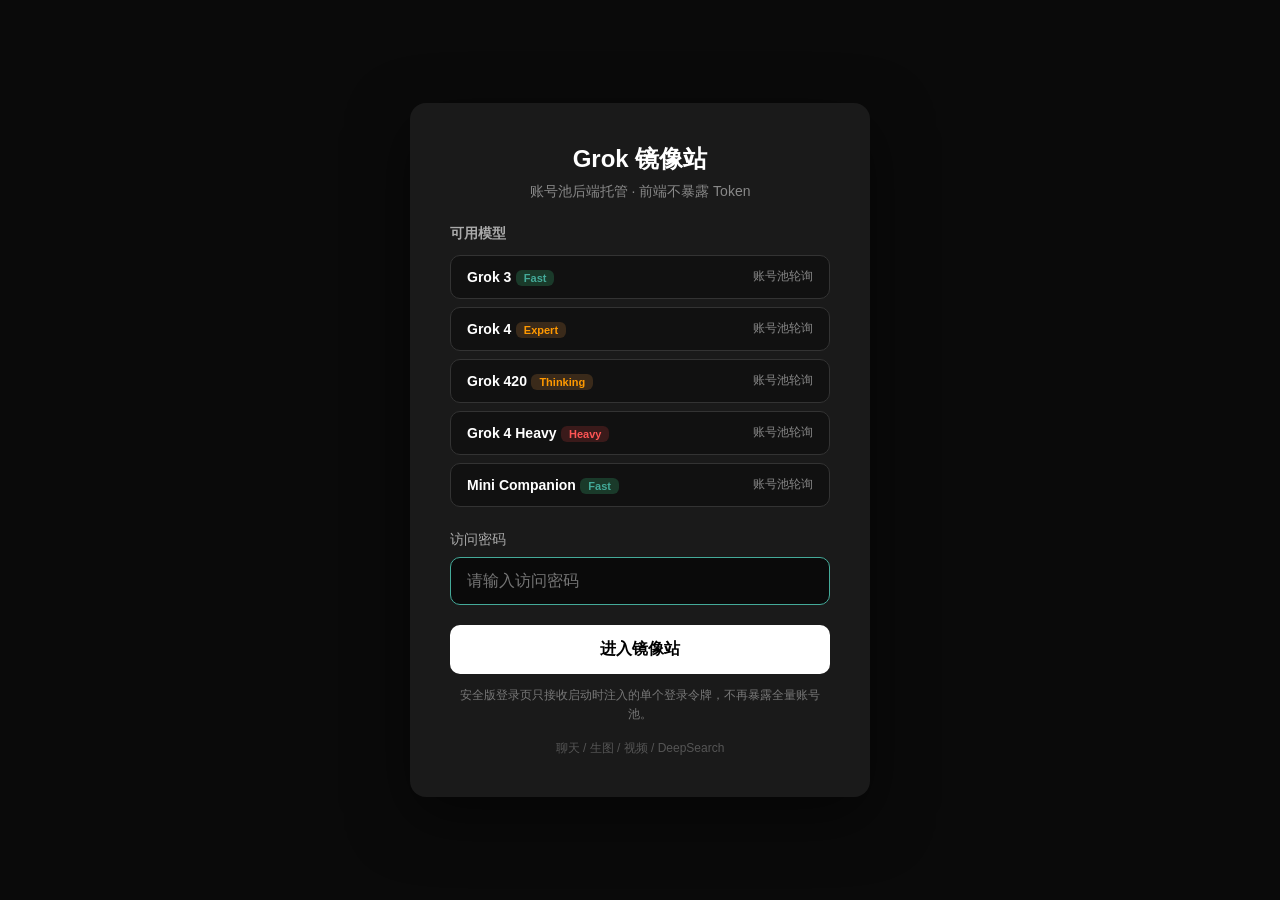
==== commit dd0305df: "feat: slim login and add imagine entry" ====
--- a/login.html
+++ b/login.html
@@ -8,70 +8,75 @@
 *{margin:0;padding:0;box-sizing:border-box}
 body{font-family:-apple-system,BlinkMacSystemFont,'Segoe UI',sans-serif;background:#0a0a0a;color:#fff;display:flex;flex-direction:column;justify-content:center;align-items:center;min-height:100vh;padding:20px}
 .box{background:#1a1a1a;border-radius:16px;padding:40px;width:100%;max-width:460px;box-shadow:0 20px 60px rgba(0,0,0,0.5)}
-h1{text-align:center;font-size:24px;margin-bottom:8px}
-.desc{text-align:center;color:#888;font-size:14px;margin-bottom:24px}
-.models{margin-bottom:24px}
-.models h3{font-size:14px;color:#aaa;margin-bottom:12px}
-.model-btn{display:flex;justify-content:space-between;align-items:center;padding:12px 16px;background:#111;border:1px solid #333;border-radius:10px;margin-bottom:8px;cursor:default;transition:all .2s}
-.model-btn:hover{border-color:#4a9;background:#151515}
-.model-name{font-weight:600;font-size:14px}
-.model-tag{font-size:11px;padding:2px 8px;border-radius:6px;font-weight:600}
-.tag-fast{background:#1a3a2a;color:#4a9}
-.tag-pro{background:#3a2a1a;color:#f90}
-.tag-heavy{background:#3a1a1a;color:#f55}
-.model-quota{font-size:12px;color:#888}
-.g{margin-bottom:20px}
-label{display:block;font-size:14px;color:#aaa;margin-bottom:8px}
-input{width:100%;padding:14px 16px;border:1px solid #333;border-radius:10px;background:#0a0a0a;color:#fff;font-size:16px;outline:none;transition:border-color .2s}
-input:focus{border-color:#4a9}
-button.submit{width:100%;padding:14px;border:none;border-radius:10px;background:#fff;color:#000;font-size:16px;font-weight:600;cursor:pointer;transition:all .2s}
-button.submit:hover{background:#e0e0e0;transform:translateY(-1px)}
-button.submit:disabled{background:#333;color:#666;cursor:not-allowed;transform:none}
-.error{color:#ff4444;font-size:13px;text-align:center;margin-top:12px;display:none}
-.footer{text-align:center;margin-top:16px;color:#555;font-size:12px}
+h1{text-align:center;font-size:24px;margin-bottom:8px}.desc{text-align:center;color:#888;font-size:14px;margin-bottom:24px}.models{margin-bottom:24px}.models h3{font-size:14px;color:#aaa;margin-bottom:12px}.model-btn{display:flex;justify-content:space-between;align-items:center;padding:12px 16px;background:#111;border:1px solid #333;border-radius:10px;margin-bottom:8px;transition:all .2s}.model-btn:hover{border-color:#4a9;background:#151515}.model-name{font-weight:600;font-size:14px}.model-tag{font-size:11px;padding:2px 8px;border-radius:6px;font-weight:600}.tag-fast{background:#1a3a2a;color:#4a9}.tag-pro{background:#3a2a1a;color:#f90}.tag-heavy{background:#3a1a1a;color:#f55}.model-quota{font-size:12px;color:#888}.g{margin-bottom:20px}label{display:block;font-size:14px;color:#aaa;margin-bottom:8px}input{width:100%;padding:14px 16px;border:1px solid #333;border-radius:10px;background:#0a0a0a;color:#fff;font-size:16px;outline:none;transition:border-color .2s}input:focus{border-color:#4a9}button.submit{width:100%;padding:14px;border:none;border-radius:10px;background:#fff;color:#000;font-size:16px;font-weight:600;cursor:pointer;transition:all .2s}button.submit:hover{background:#e0e0e0;transform:translateY(-1px)}button.submit:disabled{background:#333;color:#666;cursor:not-allowed;transform:none}.error{color:#ff6666;font-size:13px;text-align:center;margin-top:12px;display:none;line-height:1.5}.hint{color:#777;font-size:12px;line-height:1.6;margin-top:12px;text-align:center}.footer{text-align:center;margin-top:16px;color:#555;font-size:12px}
 </style>
 </head>
 <body>
 <div class="box">
   <h1>Grok 镜像站</h1>
-  <p class="desc">3504 账号自动轮询</p>
-
+  <p class="desc">账号池后端托管 · 前端不暴露 Token</p>
   <div class="models">
     <h3>可用模型</h3>
-    <div class="model-btn"><div><span class="model-name">Grok 3</span> <span class="model-tag tag-fast">Fast</span></div><span class="model-quota">30次/天/账号</span></div>
-    <div class="model-btn"><div><span class="model-name">Grok 4</span> <span class="model-tag tag-pro">Expert</span></div><span class="model-quota">7次/天/账号</span></div>
-    <div class="model-btn"><div><span class="model-name">Grok 420</span> <span class="model-tag tag-pro">Thinking</span></div><span class="model-quota">8次/4小时/账号</span></div>
-    <div class="model-btn"><div><span class="model-name">Grok 4 Heavy</span> <span class="model-tag tag-heavy">Heavy</span></div><span class="model-quota">20次/2小时/账号</span></div>
-    <div class="model-btn"><div><span class="model-name">Mini Companion</span> <span class="model-tag tag-fast">Fast</span></div><span class="model-quota">10次/小时/账号</span></div>
+    <div class="model-btn"><div><span class="model-name">Grok 3</span> <span class="model-tag tag-fast">Fast</span></div><span class="model-quota">账号池轮询</span></div>
+    <div class="model-btn"><div><span class="model-name">Grok 4</span> <span class="model-tag tag-pro">Expert</span></div><span class="model-quota">账号池轮询</span></div>
+    <div class="model-btn"><div><span class="model-name">Grok 420</span> <span class="model-tag tag-pro">Thinking</span></div><span class="model-quota">账号池轮询</span></div>
+    <div class="model-btn"><div><span class="model-name">Grok 4 Heavy</span> <span class="model-tag tag-heavy">Heavy</span></div><span class="model-quota">账号池轮询</span></div>
+    <div class="model-btn"><div><span class="model-name">Mini Companion</span> <span class="model-tag tag-fast">Fast</span></div><span class="model-quota">账号池轮询</span></div>
   </div>
-
   <form id="f">
     <div class="g">
       <label>访问密码</label>
-      <input type="password" id="p" placeholder="请输入访问密码" autofocus>
+      <input type="password" id="p" placeholder="请输入访问密码" autofocus autocomplete="current-password">
     </div>
     <button type="submit" class="submit" id="btn">进入镜像站</button>
     <div class="error" id="e"></div>
   </form>
+  <div class="hint">安全版登录页只接收启动时注入的单个登录令牌，不再暴露全量账号池。</div>
   <div class="footer">聊天 / 生图 / 视频 / DeepSearch</div>
 </div>
 <script>
-var TOKENS=["eyJ0eXAiOiJKV1QiLCJhbGciOiJIUzI1NiJ9.eyJzZXNzaW9uX2lkIjoiNmIyMWFiM2QtNzk5ZS00YjMwLThmMWMtMTc0MjAxYzgyMWVmIn0.zCodeMGN-4I14gm0nGf9Dewi73TqR--LXQ608DH3X4k","eyJ0eXAiOiJKV1QiLCJhbGciOiJIUzI1NiJ9.eyJzZXNzaW9uX2lkIjoiMzlhMGMwNmYtMDcxNi00NzhkLTg2ZmQtMTkzOTgzNmVjZmQyIn0.BDal3mkwnYPJPQn5gIeQME6itrRJb9ylT8Mm8lJguIo","eyJ0eXAiOiJKV1QiLCJhbGciOiJIUzI1NiJ9.eyJzZXNzaW9uX2lkIjoiZTQ2ODUzNjQtNzMyYS00MDI2LWJmMWQtMTVjZGYyMTJlNDhkIn0.oqVNQhGd_eY3ftjV2bv7USobxi8PxBe941u4L3tJIXY","eyJ0eXAiOiJKV1QiLCJhbGciOiJIUzI1NiJ9.eyJzZXNzaW9uX2lkIjoiYWEwYmJkYmYtMjM5NC00MDE4LWFiMjAtNjdkNTk1NWYxMGI0In0.va-YF6W9GWz7neu2cRupK8BaLvh5TXYe9J2luUEXfY8","eyJ0eXAiOiJKV1QiLCJhbGciOiJIUzI1NiJ9.eyJzZXNzaW9uX2lkIjoiYjFjNWIyMmMtZmE4My00M2I2LWIwNGEtNDBjM2I2OWEyOTUxIn0.p_MLO7TgeWtTgmdhUok_CBu_PveOCNqe3CIPeoK1eDk","eyJ0eXAiOiJKV1QiLCJhbGciOiJIUzI1NiJ9.eyJzZXNzaW9uX2lkIjoiMTFhYzZlODgtYzY5My00NzNiLWJmODktZDU5NjVmNjE1MDZmIn0.vgCh1-AS8LrbhjcpcoB8cmySImHV8UeKO8Iv42CyVvo","eyJ0eXAiOiJKV1QiLCJhbGciOiJIUzI1NiJ9.eyJzZXNzaW9uX2lkIjoiYzg0NGRiMDgtYmRmNS00NDdmLTg3NmEtNDVlNzc2Y2VlMTM5In0.WhnFOnenZv0nynKM48xepo3DCQZz-6AsYJjd5B7csPY","eyJ0eXAiOiJKV1QiLCJhbGciOiJIUzI1NiJ9.eyJzZXNzaW9uX2lkIjoiNzFkMGY5ZTEtMTFiYS00ZWY1LWEzMWQtZmI4ZGZmM2ZlYTFmIn0.TSYU0PYs5qsyDV-19L1avFboRItJPD6EhkWBrGfJMVQ","eyJ0eXAiOiJKV1QiLCJhbGciOiJIUzI1NiJ9.eyJzZXNzaW9uX2lkIjoiOTNmODgwYzItYzA4My00YmFmLTk0ODctMDg2ZmMyZjM2YzVkIn0.JfVPKXe3l7NhodhrSncKBlKSbARmEPqeo4ahLbFwsoA","eyJ0eXAiOiJKV1QiLCJhbGciOiJIUzI1NiJ9.eyJzZXNzaW9uX2lkIjoiMzA1MTFkN2YtNDdmNi00YzhiLWI3ZDMtZmM4MWM1Zjg3YWQwIn0.yM011edGRyyGcoqHoQzLeCOsXBLyKAFPMlWQ2zpb9Es","eyJ0eXAiOiJKV1QiLCJhbGciOiJIUzI1NiJ9.eyJzZXNzaW9uX2lkIjoiNjYxNTRjNjgtZTVmMy00YTBjLWIwZDYtZTc0NGM3ZDBlYmI4In0.KUyStgdbI6uRZwd-Nb1d5UKoHu8TugOPXorJXqdreLg","eyJ0eXAiOiJKV1QiLCJhbGciOiJIUzI1NiJ9.eyJzZXNzaW9uX2lkIjoiOTZmMzhkMTktMmVjMi00NzU3LWExYjgtYjU0YjQ0MmY1MjNmIn0.lxAnFwEuIcSArMuiDETWL_1Cmc4wQz6HAPqLvutBcME","eyJ0eXAiOiJKV1QiLCJhbGciOiJIUzI1NiJ9.eyJzZXNzaW9uX2lkIjoiYzcwYzQ3MjktY2JiNC00MDAyLTgwM2QtMzIwYzZkODkwNzJhIn0.WXqN7tUsAAiWbr3dDNn1IMHz6qIIEte-iC_Wi00RIXg","eyJ0eXAiOiJKV1QiLCJhbGciOiJIUzI1NiJ9.eyJzZXNzaW9uX2lkIjoiNjY0YjhjZDItZjkxZi00MjE5LTkxZGMtMjhkYTk4NmEyM2RjIn0.TimRTFGWvgwDfpbd1OtQ7P9Dt02y9lnR3pwNA9bMM_A","eyJ0eXAiOiJKV1QiLCJhbGciOiJIUzI1NiJ9.eyJzZXNzaW9uX2lkIjoiZjc5Njg2ZWQtYmM5NS00ZGY1LTljY2MtYTRkZTgzNTRhYjRjIn0.Cj1Ly_M5_6JlN0NAvpmp3lQXUifuYFZQKG2lT18S6M4","eyJ0eXAiOiJKV1QiLCJhbGciOiJIUzI1NiJ9.eyJzZXNzaW9uX2lkIjoiNDI1OWJjNTAtNTIyNi00ZWNlLTg0MjktNDExOGRlOWE4NGJmIn0.x9bz2VhJFxQECdbMC1Hfa3MxSCiDOuYyQUIQ3IHyKqY","eyJ0eXAiOiJKV1QiLCJhbGciOiJIUzI1NiJ9.eyJzZXNzaW9uX2lkIjoiNmZjYjkzOGMtZmUyZS00ZGJjLTg4MjktZTE1Nzk1ZjEyNjk5In0.jAWewhdaV2m1ArnOzPTEb04G8ydxd0rivUnYGnFSP50","eyJ0eXAiOiJKV1QiLCJhbGciOiJIUzI1NiJ9.eyJzZXNzaW9uX2lkIjoiZDk2NjY4OWUtNTRkMS00M2RhLWFmMzYtMzRkOWNkNTUzNDdmIn0.61HAZD8qie9yVhdwu21yegDP2MNOH9HPuA4VJh_QEEA","eyJ0eXAiOiJKV1QiLCJhbGciOiJIUzI1NiJ9.eyJzZXNzaW9uX2lkIjoiOTFmMDhhZmUtYWE3Yy00MGQ2LTlmM2EtYzVlZmIxYzA0ZmM0In0.mPNFKjpguIupqNhIlRBMui6zrdL7S6a3Upn2nM27HxM","eyJ0eXAiOiJKV1QiLCJhbGciOiJIUzI1NiJ9.eyJzZXNzaW9uX2lkIjoiMDdhMjZjYmEtODU5NS00ZjE4LWI5ODItNzU4ZjZlNWNmMGEyIn0.McQAbtFT1l-yH77lqelEM-vZ71dIGPRy4UayxOCMjQk","eyJ0eXAiOiJKV1QiLCJhbGciOiJIUzI1NiJ9.eyJzZXNzaW9uX2lkIjoiM2M5YzA0MWItYTJkNy00MmIwLTliYzQtOWQ4OWJlZjg2ZGE5In0.NThQ63eqmu0e3vknhbqu_Zaur3K7rkdLV9EKMXCVZ3g","eyJ0eXAiOiJKV1QiLCJhbGciOiJIUzI1NiJ9.eyJzZXNzaW9uX2lkIjoiNWViMTgzNTUtZWNlNS00YTg4LTk2ZmYtMjMzNjI4MDQ5YjNiIn0.dQg70hdq371UDB45Bmh8DHCFYe-qD2IdrW0W4_C7218","eyJ0eXAiOiJKV1QiLCJhbGciOiJIUzI1NiJ9.eyJzZXNzaW9uX2lkIjoiNmNkZTk4YzItN2QxOC00NjRiLWIxODUtNjU0ZWFjNzZjZDEwIn0.PQPmOHO0AKRkbE7J_k5N1me_KDGRohJnv-mZbl7rc_c","eyJ0eXAiOiJKV1QiLCJhbGciOiJIUzI1NiJ9.eyJzZXNzaW9uX2lkIjoiZTE2MmNkYTAtY2JmNi00ODljLWJkYjUtNjA2ODJmNzgxN2ZkIn0.m98Ssr0K3wM0H-GVR3m_iguKXteix3_z5-6VQrIkYa8","eyJ0eXAiOiJKV1QiLCJhbGciOiJIUzI1NiJ9.eyJzZXNzaW9uX2lkIjoiY2I4OGJmZDYtN2YzOS00MDEwLThjNjctZjI3YjQ1NTYwOGFhIn0.Hnuz9x8g2P_sIsRFvLT2sTzKili7B2dKo0ikehTuVJY","eyJ0eXAiOiJKV1QiLCJhbGciOiJIUzI1NiJ9.eyJzZXNzaW9uX2lkIjoiMDk5Y2E0MDItN2FjYi00NTJiLWIwZjItNjVkYjIwMDNhYTA2In0.gqSlVA6WlC5hzqNoxYSlbUWOl0ZQfNyREtvNvYCCjiU","eyJ0eXAiOiJKV1QiLCJhbGciOiJIUzI1NiJ9.eyJzZXNzaW9uX2lkIjoiYmQ5MzAxYmMtNDg0Zi00YjFlLWJhNWQtZmY0MWUxZGNhMzU3In0.5cmtRzSwvKbPyx-24x8Unb6EmBDLY0Fqu05H-PQ5sKU","eyJ0eXAiOiJKV1QiLCJhbGciOiJIUzI1NiJ9.eyJzZXNzaW9uX2lkIjoiN2IwNzdkYjctOTMwMi00YjZiLTkzNmEtMmQ1ZmJmZWM1ODEyIn0.Ezp7HBFs79oPPh-ylDMUTaMSTI6trJFyA2TiDcpXVUw","eyJ0eXAiOiJKV1QiLCJhbGciOiJIUzI1NiJ9.eyJzZXNzaW9uX2lkIjoiZDM2YTJlODItYmI5NC00MWNmLTgyNmQtZjViMTRhZTRjYjhiIn0._WubtVxl8IG4jJbC-KW-Vyn1r23LBh5QIxJ86LwuWsQ","eyJ0eXAiOiJKV1QiLCJhbGciOiJIUzI1NiJ9.eyJzZXNzaW9uX2lkIjoiMjRjZGZlMGUtYTdkMi00M2Q4LWI0MTgtMTE3YTNhNjRmNmU5In0.qDpovcv_DBTGj-fvMx4CR1U6MqyaH7mSGxW1tZCNeHE","eyJ0eXAiOiJKV1QiLCJhbGciOiJIUzI1NiJ9.eyJzZXNzaW9uX2lkIjoiMzQxYzM0YmEtZTdjNS00MzUzLTlkMjItMWNjNzI2ODQ3N2U2In0.N2i3gqrCYV_qieFjtc9n4iZbhaJD9bYOrW2OojHxNFQ","eyJ0eXAiOiJKV1QiLCJhbGciOiJIUzI1NiJ9.eyJzZXNzaW9uX2lkIjoiZGNmZjM1MTgtZWMzOS00OTAyLWJlODYtYzQ0NTYyYmE2MWI4In0.XZp7x3cR8qMqOo5YTBu3lh9rZSKj3LBMuviAvCoMYV8","eyJ0eXAiOiJKV1QiLCJhbGciOiJIUzI1NiJ9.eyJzZXNzaW9uX2lkIjoiMzBjNmFlOTQtNmY2MC00NzVhLThhZDMtOWZmN2M2YTFhNjg1In0.jYXogml2wGoi4hwz__fwSt5R42yieSS8cPOrrIDyVdc","eyJ0eXAiOiJKV1QiLCJhbGciOiJIUzI1NiJ9.eyJzZXNzaW9uX2lkIjoiNjJjODU2MTktNjM2My00ZDJmLWJlYWItY2RhY2RmMzM5OTY2In0.1UTlNI-C_G_jiOYWw98YYfIuyldX34nx2mIBMpYWSdI","eyJ0eXAiOiJKV1QiLCJhbGciOiJIUzI1NiJ9.eyJzZXNzaW9uX2lkIjoiZWIxNmIwMTMtNGE5Ni00ZjAyLWFkNTYtNzI1ZTMzNzY2N2ViIn0.bPOfs_tNdWgLbc3MbK_wMgCU5bJG3rfCMVCrvCV2YxY","eyJ0eXAiOiJKV1QiLCJhbGciOiJIUzI1NiJ9.eyJzZXNzaW9uX2lkIjoiNTlmZTZmZDktMGU2Mi00Yzg0LWJhNGMtZmU1NjJlYmMxOGQwIn0.H4zmnnAfncXAsp8FZvfe0A9os4u9hb0BpwhV9wK2lSs","eyJ0eXAiOiJKV1QiLCJhbGciOiJIUzI1NiJ9.eyJzZXNzaW9uX2lkIjoiMzY1ZGE2N2ItNzJjZi00ZGJjLTljNmQtZmVkNTM3NTliZGU3In0.ym3dYr6Lx9MSsuspJj9fiQVDkBdMFDiq9n899Seu3rg","eyJ0eXAiOiJKV1QiLCJhbGciOiJIUzI1NiJ9.eyJzZXNzaW9uX2lkIjoiYmFjOGIzNWItYzBkMC00MDhmLTkzMDctY2ZlNDA5OTZjNzM3In0.xKMOMPxXn0uoxhI43uZswyc7M7R0_dYfZCTNP0YaSvU","eyJ0eXAiOiJKV1QiLCJhbGciOiJIUzI1NiJ9.eyJzZXNzaW9uX2lkIjoiYTcwNTIwYzMtZDQ0OC00ZjQwLWJiMTYtMzRkY2FiZTc0ZGNhIn0.jFxgceyxyGoE8kAl-bK_WHxxp4oEhwEDF3Nqnchl5h0","eyJ0eXAiOiJKV1QiLCJhbGciOiJIUzI1NiJ9.eyJzZXNzaW9uX2lkIjoiYzQ2YThmYjgtODM4My00NTJkLTlhMmMtZTVkNGQwZmZiMDdkIn0.HM2iMqCbhfVRdVfDuXDia1jmvt71xtqZRmcA8xz_Y88","eyJ0eXAiOiJKV1QiLCJhbGciOiJIUzI1NiJ9.eyJzZXNzaW9uX2lkIjoiZWEwMWQxZWYtNzU2My00YTU5LTljYTYtZWU4MzkxODVjMDRmIn0.jG50SdfihcEbBIk3DfnHEHE4kPhs-LMHD-B8O5I6WSI","eyJ0eXAiOiJKV1QiLCJhbGciOiJIUzI1NiJ9.eyJzZXNzaW9uX2lkIjoiMmFhMzM1ZDQtMjc4My00ZjRkLWI1MDEtYzAxYWU5ZDdjZDI1In0.JxY4J_spu2PLHJKd_uZiRWrAyRqBlQ4fJmHsE4ZFbWs","eyJ0eXAiOiJKV1QiLCJhbGciOiJIUzI1NiJ9.eyJzZXNzaW9uX2lkIjoiMTdkNTVkMmItNmMzZS00YjQ3LWFhMWItNjM0YzhiMmI5NmZhIn0.QsuptHZA5oLJUZX071NaLsvWNixu8lExkdMiccZe00U","eyJ0eXAiOiJKV1QiLCJhbGciOiJIUzI1NiJ9.eyJzZXNzaW9uX2lkIjoiN2QxMzBhYmYtYTk0Yy00NDhjLWE4YTQtOTUxMDQ3ZmExNjBjIn0.b34W0ojOIs_eHK7lfdXjz9rcJfTCRt5sOv7d6T3-Uqc","eyJ0eXAiOiJKV1QiLCJhbGciOiJIUzI1NiJ9.eyJzZXNzaW9uX2lkIjoiZjE2NDdiYzYtNTEzMy00ZDhjLWIzOWYtMDJiYjlhNDg5NmFmIn0.yK_il8-HT_bs-ZuKQJSKBy5LntbxB0P_o2sBzAcTWVE","eyJ0eXAiOiJKV1QiLCJhbGciOiJIUzI1NiJ9.eyJzZXNzaW9uX2lkIjoiZDQ4MzM0ZTItZDdmMi00ODlhLTkxMzYtM2ZlZGRlY2QwNzMxIn0.mlyyyZ8fWeUjsoqu5VPK2CpDo79p9pKTakEHZlsqbDs","eyJ0eXAiOiJKV1QiLCJhbGciOiJIUzI1NiJ9.eyJzZXNzaW9uX2lkIjoiMzcxNjQ3MGYtN2IzMy00ZTIwLWI0NjItYzRiNGVkZGQzNGY2In0.E7GP99qQcATFIV8YDId7KbIg7BcNHQxZLDNgaPNkJZ4","eyJ0eXAiOiJKV1QiLCJhbGciOiJIUzI1NiJ9.eyJzZXNzaW9uX2lkIjoiODIzM2QwNTUtN2NjMC00ZjgyLTk5NzItOTlmNjNkYTU3ZmMzIn0.LhzRlWeGQv300qGrIfc5T6R4uTmZTyjtZoegCVIk8eA","eyJ0eXAiOiJKV1QiLCJhbGciOiJIUzI1NiJ9.eyJzZXNzaW9uX2lkIjoiZjdlNDVmNGYtNGUzMi00OWVjLWE0ZGEtZjlkODE3N2Q4NGI0In0.5EGojf1uNEqScLGLu6r22vbKGZSOfaWt8qI8vQ279yk","eyJ0eXAiOiJKV1QiLCJhbGciOiJIUzI1NiJ9.eyJzZXNzaW9uX2lkIjoiNDYzNzVjMzUtNjE4ZC00OGQ0LTg2YzktNDg1MWNlYjhiMjdhIn0.7x4SHmFdEQ9X6hUluusYjw0AWji8OC5gz2SHqmLacQg","eyJ0eXAiOiJKV1QiLCJhbGciOiJIUzI1NiJ9.eyJzZXNzaW9uX2lkIjoiZTk3YTA2NmUtYTVjYi00OTczLWIxMDMtZWMwNmRjYmVlNDA3In0.DGG5knkPp_X_DQm0tnhPKRN5m8fKQCFjVri0kTfw_iI","eyJ0eXAiOiJKV1QiLCJhbGciOiJIUzI1NiJ9.eyJzZXNzaW9uX2lkIjoiZjM2ZDZmMGQtMmY5OS00MzdlLWIyOGMtNmY0YzVhZWVlMTE4In0.EGwj9x4z1sqANmTYMnFVYLYPSM95YcPSG_kz7T7XUvw","eyJ0eXAiOiJKV1QiLCJhbGciOiJIUzI1NiJ9.eyJzZXNzaW9uX2lkIjoiMGE5YWU5NmYtYTRkYi00M2JiLWI5YzEtMWU4MzI2ZWZiY2Q1In0.TAE_qhal3Umi4tzWrJMOhXL9413A6oVjmYcDymX2_K8","eyJ0eXAiOiJKV1QiLCJhbGciOiJIUzI1NiJ9.eyJzZXNzaW9uX2lkIjoiYzRmNjVhNzAtZWM5Ny00M2IyLWJhNmUtZGM3NTNhYTc5Yzc1In0.33yuTeXhHst6xLY4HyENLstLoUUBF3Uwv_sXwE2ur_E","eyJ0eXAiOiJKV1QiLCJhbGciOiJIUzI1NiJ9.eyJzZXNzaW9uX2lkIjoiOWU5M2U1NjItMzY0Ni00NjQ1LWJmYWYtNDY5MmVkMGU4NGIxIn0.Nsf7XCYqTBkxEreD-mJuLzA52Isb2-JmgHte6YEvEM8","eyJ0eXAiOiJKV1QiLCJhbGciOiJIUzI1NiJ9.eyJzZXNzaW9uX2lkIjoiNTcxNzI3YzUtYjRjZC00ZGVhLWE2NzYtYjJiMzc1MTA0M2RmIn0.EN_MGk27tiTZvHnPThVZTMzsxF2y5Hd6BWf3I8lG-gk","eyJ0eXAiOiJKV1QiLCJhbGciOiJIUzI1NiJ9.eyJzZXNzaW9uX2lkIjoiNjYxYjg0MjEtOGNmMS00YTIwLTlmYmItZTBmNDU0NjhkOTg2In0.MvibHMC019oYtHXrXjpfo79vC_gBTY0fUKz-KErARPU","eyJ0eXAiOiJKV1QiLCJhbGciOiJIUzI1NiJ9.eyJzZXNzaW9uX2lkIjoiMzc1NzI1MDMtMjIxYS00YTdlLTk4Y2ItM2YyOGJmMjMyMTc0In0.ENT3i3NdzPfyEM1c59QeBg6q77Yq9Diuf5pa95A2lwI","eyJ0eXAiOiJKV1QiLCJhbGciOiJIUzI1NiJ9.eyJzZXNzaW9uX2lkIjoiOTA5Mjc2YjgtYTQ2NS00YjUxLThlNTktY2M1MjVjZTY1ODZkIn0.JBXLrdrLxO03q4cB0pVFesBJ5NBDAOGHmptoe8bYn6A","eyJ0eXAiOiJKV1QiLCJhbGciOiJIUzI1NiJ9.eyJzZXNzaW9uX2lkIjoiOGFlOWM0YTgtMGJhMS00ZTllLTg5ZjQtYTBlM2M1NzU4OGRmIn0.AsB_kqu_Wpd_rGUb9HOnk0TmZybSWG775n-wA-MC_qg","eyJ0eXAiOiJKV1QiLCJhbGciOiJIUzI1NiJ9.eyJzZXNzaW9uX2lkIjoiM2M3NWY0ZDUtNmFiYi00NTljLTkxMDUtYzdlNjExNjkyMTFmIn0.1pe3RDZqf3ZaD20LmhnAZjHiJgACwbtceoP75I5YCls","eyJ0eXAiOiJKV1QiLCJhbGciOiJIUzI1NiJ9.eyJzZXNzaW9uX2lkIjoiYWMzMDgzOWItMzRlYi00NjI1LTgzMTYtMjhlNWFhMjkwZTU5In0.vkRqv9Ck97mP_sNw6PDm0Ezey4HCx9nWOa70d862xRM","eyJ0eXAiOiJKV1QiLCJhbGciOiJIUzI1NiJ9.eyJzZXNzaW9uX2lkIjoiY2E0ZWNmZjgtOTViZi00MzhiLWI0NTUtMmVkNjEwYmRjMzhhIn0.RBhF13yAzlYq3ayFNm5a4CUHnc3NL1SVaQb5wqM8Q5o","eyJ0eXAiOiJKV1QiLCJhbGciOiJIUzI1NiJ9.eyJzZXNzaW9uX2lkIjoiYzFjMDU1ODgtMjc1MS00YTgzLTg1NDEtZTczNDNlMWQ0OWM1In0.wo9dJi4IwpHWpYr7xn8MHHt2Qw4P-QRB5BXImfQU-Y4","eyJ0eXAiOiJKV1QiLCJhbGciOiJIUzI1NiJ9.eyJzZXNzaW9uX2lkIjoiMDVhNTA4ZDEtMzMyZC00OGJhLWJlMDgtNmRjZWVhNDQwYzJiIn0.p632zeZETlsVbkylJBYlGettjO4xE-bxeoMQzB2KwAw","eyJ0eXAiOiJKV1QiLCJhbGciOiJIUzI1NiJ9.eyJzZXNzaW9uX2lkIjoiY2QzZWZlOWUtMjI1ZC00ZDQ2LThjNjEtMTc5MDc3MDAwNTAxIn0.wYY9dUh6MgWezI3tj-w37vgoi_3VKtATcFqr7267jow","eyJ0eXAiOiJKV1QiLCJhbGciOiJIUzI1NiJ9.eyJzZXNzaW9uX2lkIjoiZjgyNDVjYjctOTAwMy00NjE1LThiMzEtN2FkODAwYjUxMDM4In0.Hd4e9ybmpkHPJJVFxI6VkI8i1PT6tOHOHXiJnCbR8i4","eyJ0eXAiOiJKV1QiLCJhbGciOiJIUzI1NiJ9.eyJzZXNzaW9uX2lkIjoiMDgwMjY4ZjAtYTU3Ni00Y2IzLWI2NzYtMTRjYjVhZjViNGI0In0.HKKYpFsHbWBwo6UgjegwuzeY85OPXJBWZsKRlXhG2P0","eyJ0eXAiOiJKV1QiLCJhbGciOiJIUzI1NiJ9.eyJzZXNzaW9uX2lkIjoiZjRiNjNhN2MtNzczMy00MmU2LTg3MDAtZjZkNzA1NDRlZDE1In0.WcUhnmsaRXkHSTm7zQlFqPck5yswSxdpb2mqPLfKhfs","eyJ0eXAiOiJKV1QiLCJhbGciOiJIUzI1NiJ9.eyJzZXNzaW9uX2lkIjoiMmE1ODhhMTEtMTA0Zi00OWY3LWFmZjktYTM4Mjg3MmVhZDYyIn0.J7ms4nlInUORsJBlB_qdstSXvcvlSXWp2Z-Y8IZatlQ","eyJ0eXAiOiJKV1QiLCJhbGciOiJIUzI1NiJ9.eyJzZXNzaW9uX2lkIjoiNWVhY2UwNzMtOTNkOC00MmJhLTg1ZTAtNjY3ZjcyNjhlNzY0In0.mmX31sb82LcDXG75ieqxXBFLb0YJGaHHZ6F2PUW9VFg","eyJ0eXAiOiJKV1QiLCJhbGciOiJIUzI1NiJ9.eyJzZXNzaW9uX2lkIjoiZDZhMGNlZGItNTIwMi00ZmU0LWJlNGEtZjFhODE3NTQ4MGZmIn0.nXJi58Cjx8Z5NuzrT8voANIUyiO_yPepW6H6zZG5kUs","eyJ0eXAiOiJKV1QiLCJhbGciOiJIUzI1NiJ9.eyJzZXNzaW9uX2lkIjoiZTYyMDc0MWItMzEzZS00NzhiLTlkZmMtNmQ2YzUzYzQ3MWY3In0.BOXt1Kt0IkxKMRR6WeBDQTRUbCUc3--g5_hVW3GexgA","eyJ0eXAiOiJKV1QiLCJhbGciOiJIUzI1NiJ9.eyJzZXNzaW9uX2lkIjoiNGExOGZiODUtYzRmZS00YmJiLTk5NmQtMmVhNzY5ZmRkMmY0In0.m0ohmxbSVI7G7XaWmbR019eDbTTAhTdb9-gSJPe5cdE","eyJ0eXAiOiJKV1QiLCJhbGciOiJIUzI1NiJ9.eyJzZXNzaW9uX2lkIjoiZmRjNGU1MmMtZDQxZi00YWRhLWE1YjgtNmYxMmNlZWViODA3In0.hdZds1kBnfmJMRX2EOaasoRMeGs0c4yRkgnb3zE05L0","eyJ0eXAiOiJKV1QiLCJhbGciOiJIUzI1NiJ9.eyJzZXNzaW9uX2lkIjoiNTM2NWIxMmYtYmFlNy00ZGYzLWJkYmMtZWU4YTAxNjFiN2QzIn0.tteFIoDD36P7-wG771-N3zNVwm-B2QfjTinpa-fe9KY","eyJ0eXAiOiJKV1QiLCJhbGciOiJIUzI1NiJ9.eyJzZXNzaW9uX2lkIjoiNWMyZGVmZWEtODhmNy00NWNkLTlkZDEtODE2NjlkY2M3ZTMwIn0.yVDfGjWow7hmqZI3Rbh99ukdcnIr4LwzI9NefcG0fXE","eyJ0eXAiOiJKV1QiLCJhbGciOiJIUzI1NiJ9.eyJzZXNzaW9uX2lkIjoiYWQ1Yzk0YzctNDZiMC00OWJkLWJjYmUtOTIxZGM3ODczOTM5In0.waFbwDwuy03Vjy0NuLaPYR5yCALwhnUkAdSMdSC49DI","eyJ0eXAiOiJKV1QiLCJhbGciOiJIUzI1NiJ9.eyJzZXNzaW9uX2lkIjoiOWIzY2YxZDQtMmE5Yy00Yjc2LThjMGEtYzE3NTIxMDQ1ODE3In0.gdPCvuq8dS00Bo_r29S2xsYz-AtK_aveCOqc6Fp2FHU","eyJ0eXAiOiJKV1QiLCJhbGciOiJIUzI1NiJ9.eyJzZXNzaW9uX2lkIjoiZTM5NGJjZTMtMjAzMS00OGI4LTk0ZjYtMDE4OTdjNWZlNjZkIn0.gdsoMZqWzfC5gWPAhPM3BSqnDlS2EatULnQmOfH1SB4","eyJ0eXAiOiJKV1QiLCJhbGciOiJIUzI1NiJ9.eyJzZXNzaW9uX2lkIjoiNjQ3YjYxNTUtODczNy00NDU3LThiNDgtNTIwOTZhYzI2YTkzIn0.LFQzBEpdvl0LLsBlLQYM26W4FKmUG7MoOYmhsTOEgLw","eyJ0eXAiOiJKV1QiLCJhbGciOiJIUzI1NiJ9.eyJzZXNzaW9uX2lkIjoiNzVjMTAwZmItYTg1OS00NzJjLTg2ZDgtMWZkMDg0NjEyMWM0In0.6CckGa_O-roLe1mFJ-7WZU2SYMw_H8EBzNA5zkaqC2M","eyJ0eXAiOiJKV1QiLCJhbGciOiJIUzI1NiJ9.eyJzZXNzaW9uX2lkIjoiNjg1NmEzZGQtNWExZi00NGE3LWJlMWMtYjQxNDM4MTRkNjFiIn0.R9je_NfI9aCCsPF_jPOshgbyLjxkqijVTxCYz_CZFmk","eyJ0eXAiOiJKV1QiLCJhbGciOiJIUzI1NiJ9.eyJzZXNzaW9uX2lkIjoiZTA1NzE3MzEtMDIyMi00NDVjLWJiYjQtZmQ1YzdkZTk2ZTQ4In0.qemjmaAVUii3617YD88rOIP89y0Qfw7nUZy2cjSLP50","eyJ0eXAiOiJKV1QiLCJhbGciOiJIUzI1NiJ9.eyJzZXNzaW9uX2lkIjoiOGM3NzA1NTUtMDQ3My00MzRkLTkzZjQtYWIzOTA0NzY3MGIxIn0.myLGMhGsA-NriXpjRGayvLuwW19hXkknzVeLr5rPnsk","eyJ0eXAiOiJKV1QiLCJhbGciOiJIUzI1NiJ9.eyJzZXNzaW9uX2lkIjoiMjI0Yzk1ZDYtZGMzNS00NDYwLWFmODUtNDBlNjdlZDk5Y2U1In0.B3YYb023Duujw0fRCBRxOgA29To7Fdm5cqc6hw6b79A","eyJ0eXAiOiJKV1QiLCJhbGciOiJIUzI1NiJ9.eyJzZXNzaW9uX2lkIjoiMzU2NDE5NDgtZjUzNy00NmUzLWI1MDctNDZkMzA3ZDg1MWVmIn0.VP0VpDTTvVBxPTqnufS2hgrd4oX7S8Mi12Io1CGAIbs","eyJ0eXAiOiJKV1QiLCJhbGciOiJIUzI1NiJ9.eyJzZXNzaW9uX2lkIjoiZWRiOTk4NDAtNmRiYS00NmFmLWI5YzItM2Q4ODVlZmZhNDk1In0.ZpM41OTC3sF-Zjoz-WBAqkVv0PCnbu_UJVaIo2pPQtc","eyJ0eXAiOiJKV1QiLCJhbGciOiJIUzI1NiJ9.eyJzZXNzaW9uX2lkIjoiN2YzOTg4ZTktMWY0MC00OTA5LTk1Y2ItZWIwMzIwOGE4MzdkIn0.IQZh0nV878l-X6S2WuPw2uDELAFDAfmUzPjDDRuMvb8","eyJ0eXAiOiJKV1QiLCJhbGciOiJIUzI1NiJ9.eyJzZXNzaW9uX2lkIjoiMWU5YjI3ZTYtZTdhMy00NzU5LWJlYzgtZmQ1ZDFkMGI4NWRlIn0.t0zIMLT7cg4fPa0mRUwSP0EkhiZHurFxgan_EpQHoCk","eyJ0eXAiOiJKV1QiLCJhbGciOiJIUzI1NiJ9.eyJzZXNzaW9uX2lkIjoiY2MxZGNlYmEtYzVlYi00YzZhLWEwMmMtYWM0Y2M5ZDNiZDBmIn0.EZU1HgLPBzlgCZX_Z9zXcpx8xc-xS200PG7-MJnglW0","eyJ0eXAiOiJKV1QiLCJhbGciOiJIUzI1NiJ9.eyJzZXNzaW9uX2lkIjoiNzI5M2Q2MmQtODExNC00MmRiLWFjZDItNTE0MzdkZmQzNjhkIn0.Z9ZJcINZAtYvurVTvy1xTeoZXpuK5VOLBqYWyym0Rr4","eyJ0eXAiOiJKV1QiLCJhbGciOiJIUzI1NiJ9.eyJzZXNzaW9uX2lkIjoiY2EyMDAyMDUtZmJkZS00YTU3LTlmMGQtZGViOWVmNjM5NjczIn0.GDtSA6MM4FaPGUQm7CMNH3dCTNF2wDTW6sNYBvfRaDU","eyJ0eXAiOiJKV1QiLCJhbGciOiJIUzI1NiJ9.eyJzZXNzaW9uX2lkIjoiOWE5YjcwZDUtZmZjNC00ZGQ3LThmNTUtZDY3YzE2OTMzNmYyIn0.NdN55qxz9j2qpADAPOPIyyQDMV95qALIYu5UzI641zw","eyJ0eXAiOiJKV1QiLCJhbGciOiJIUzI1NiJ9.eyJzZXNzaW9uX2lkIjoiODE1OTE5ODEtZTY4Ny00OTJmLTk5YzMtMzgxN2QyNDc0ZWYzIn0.HJm9YFX_XtT13HMiCjoqbxJvQ19uBAxxXZbiZHAqm9A","eyJ0eXAiOiJKV1QiLCJhbGciOiJIUzI1NiJ9.eyJzZXNzaW9uX2lkIjoiMTk3MDgyNDktNmY2My00YzcwLWE4NmYtZTFiYWU0YmVhY2UxIn0.eJDeHHZJ2tNz0sIV_FMhp6I69J3PAKQwl7_UxsuU1CY","eyJ0eXAiOiJKV1QiLCJhbGciOiJIUzI1NiJ9.eyJzZXNzaW9uX2lkIjoiZDY2YTFiZTAtNDc4ZC00YzQ0LWJmOTItYWJjZjA1MTIwZTQzIn0.aLFvTUb5_X5oHQnpYsRqhcRAzN5zatQGgozF0iDGckk","eyJ0eXAiOiJKV1QiLCJhbGciOiJIUzI1NiJ9.eyJzZXNzaW9uX2lkIjoiMGYyZTU5NTgtM2JkOC00MzY3LThlY2ItZjY4MWQzMWU1ZTE5In0.dIR-ksmUEexrIyrVJK7CCovzKP7eQFjE1gN3szrkyVM","eyJ0eXAiOiJKV1QiLCJhbGciOiJIUzI1NiJ9.eyJzZXNzaW9uX2lkIjoiMTZjNzJmMTAtZTE1Ny00MWY3LWI1MzUtNjFiNmQ3ZGM5MGQyIn0.P2AtWEEcb6JQAxsIx9H2yuBEZTMAcbpuKRpDNntzFK4","eyJ0eXAiOiJKV1QiLCJhbGciOiJIUzI1NiJ9.eyJzZXNzaW9uX2lkIjoiYjY5MzQzYWMtMGYwZC00YzYxLTlmZWEtMmQzN2YzMDk5ODFlIn0.1a-BwNOG-ofSZ0UWSdalh4oVrycV24X85o-MXghHQHw","eyJ0eXAiOiJKV1QiLCJhbGciOiJIUzI1NiJ9.eyJzZXNzaW9uX2lkIjoiODA2YTc4NzEtOWU5Ni00ZWFhLWJmODgtZDE4OGIxOWFlZDU1In0.qN-MQny3X8QyVyc8wYxHiqh0Pvkfm4CdaKQ5HO0W2fo","eyJ0eXAiOiJKV1QiLCJhbGciOiJIUzI1NiJ9.eyJzZXNzaW9uX2lkIjoiZDhkMDE2NzEtN2UxMC00ZTk3LTlmYjEtODUyNWJhNDNiMWNiIn0.Rmol8809F-gIngudSR4d_IAsi0TmY_PK-Hsn5rnTwwg","eyJ0eXAiOiJKV1QiLCJhbGciOiJIUzI1NiJ9.eyJzZXNzaW9uX2lkIjoiY2M5YWY1NGYtMDRmMy00MTg2LTk1MGMtZDgwODNlODU4NmIxIn0.Mijqu1Q3bySq46EGlIy9BobsxsJbtvp34XdKJj76q4k","eyJ0eXAiOiJKV1QiLCJhbGciOiJIUzI1NiJ9.eyJzZXNzaW9uX2lkIjoiMjAzYzNkOWMtZTBhZC00ZWEwLTkzNzAtMjQ5NWQyZWIyMjEzIn0.JsuJvJHd1_8jpJUSg9TMgBUmxweowHvfylzBdNeNPDQ","eyJ0eXAiOiJKV1QiLCJhbGciOiJIUzI1NiJ9.eyJzZXNzaW9uX2lkIjoiYTA3ZjhjNWUtZjhjMS00ZTA5LWEzYmEtZjRhMDk5OGYxOTdkIn0.yc7e1uX_CZgHwgfiJDrMkA42hk7QcU1OJoha3kLdOFk","eyJ0eXAiOiJKV1QiLCJhbGciOiJIUzI1NiJ9.eyJzZXNzaW9uX2lkIjoiNjVlMDcyNGQtMGRkOC00NWQ2LWI4YzctZGMzNzEyM2ViNDJiIn0.8x3NEQz1-r5_x8KR1cG_2stfhXof60roCcFGPngiTj4","eyJ0eXAiOiJKV1QiLCJhbGciOiJIUzI1NiJ9.eyJzZXNzaW9uX2lkIjoiZDI2MDFmNGUtN2VmNy00OWZmLWI5YjctMDAyZGRiNWU4OWMyIn0.9pAnHODoUG8-ld74-455mTYwxRlFxQAW_AETROZefYs","eyJ0eXAiOiJKV1QiLCJhbGciOiJIUzI1NiJ9.eyJzZXNzaW9uX2lkIjoiMjU0NjJhN2EtOWFiNi00YTI4LWE1ZjgtNWQwOGQ2NDAzMDM3In0.pab8h4-iT5nNHQvubJbb1CNHLy3PHpY4PHUpTT2-YGA","eyJ0eXAiOiJKV1QiLCJhbGciOiJIUzI1NiJ9.eyJzZXNzaW9uX2lkIjoiNzUyMDY2ZTctNWQzOC00Y2E3LWFkMmQtOGQzMDZhNTJjYWJhIn0.X8PUaJXLSg8g-1BxCAds_MMppbmTv_3DlbjC-XjwKR0","eyJ0eXAiOiJKV1QiLCJhbGciOiJIUzI1NiJ9.eyJzZXNzaW9uX2lkIjoiYzQ3OGQyNmItY2IwOC00M2RmLTg1ODEtZjY4OGVkYTFjZTk0In0.Pbsp5wjvCUiV19Kj6ucVrWfij_lIie5JVl7f8q6sUDg","eyJ0eXAiOiJKV1QiLCJhbGciOiJIUzI1NiJ9.eyJzZXNzaW9uX2lkIjoiYTAyNTVkNzMtZmE2MC00YWI3LWI4MjYtNWU1ODdiZjdkZjQ4In0.X4u1cUzzJkDss4N4iDdtC0zxvdc2oCxrVMboEtmmy_0","eyJ0eXAiOiJKV1QiLCJhbGciOiJIUzI1NiJ9.eyJzZXNzaW9uX2lkIjoiZDZlMzViMjUtNWYyYy00NmQ3LTk0NjUtNDQ3MTkwYjU4MTc1In0.t93HZqd5HKF-wz1NBREa7cXvPpCVteVIM50919AePMM","eyJ0eXAiOiJKV1QiLCJhbGciOiJIUzI1NiJ9.eyJzZXNzaW9uX2lkIjoiNzM2ZDAyYjQtOThkOS00YTYxLWI3NzItMTYzN2RlYThmNjdmIn0.54wrJaZAL8H2OVYcGNYVMQdGCYyhqnS5lQdnDvx15_8","eyJ0eXAiOiJKV1QiLCJhbGciOiJIUzI1NiJ9.eyJzZXNzaW9uX2lkIjoiZjE2MTI2MTItZjBiYS00NTU0LWEzZGMtZmRkYTNmZTFjMjc0In0.6EpqqJayRM78Hn3pTn8pkm_pIFM6fENyfhnAKNk0q-8","eyJ0eXAiOiJKV1QiLCJhbGciOiJIUzI1NiJ9.eyJzZXNzaW9uX2lkIjoiNzU2NzdkY2EtOTJjOC00OWExLTg3NGUtNThiMTY2YTdiNWU3In0.Zqfvt3QGYsO3QqglAY5qgt1perNqrqdGy5bJQRUHBJk","eyJ0eXAiOiJKV1QiLCJhbGciOiJIUzI1NiJ9.eyJzZXNzaW9uX2lkIjoiMjFjYjQ3MTctMWFmMy00ZDI3LWFiMmYtODliOTg4NDI3YzVhIn0.TUom6VfYv3s3PnWTv5OpVEq4SGbn4KtJ_XwZ_CKCAIs","eyJ0eXAiOiJKV1QiLCJhbGciOiJIUzI1NiJ9.eyJzZXNzaW9uX2lkIjoiNGNjNDIzOGEtYzYxNS00MjgxLWFhNmYtYmQ1ZTViZjBjYWQ0In0.Srx6__HqS2TEZjWfrd4-7Ec58ujS5gcrXsBWUcK_YSw","eyJ0eXAiOiJKV1QiLCJhbGciOiJIUzI1NiJ9.eyJzZXNzaW9uX2lkIjoiOWE0OGQ3OWQtNjM2Ny00Nzk2LTgxNDctYzY3ZGZkNmQxMjVkIn0.AOulBHGAI2-o1-MGlaodSAzQawtu8Cees0BU4W0jftE","eyJ0eXAiOiJKV1QiLCJhbGciOiJIUzI1NiJ9.eyJzZXNzaW9uX2lkIjoiN2RiYmM4NWMtZTY0YS00ZDMwLWIyY2ItYTU4ZDZiOTA2ZDk3In0.pLlSghm3pmWm7_KoupaylwwticrvWt54Px7nbBsaJkU","eyJ0eXAiOiJKV1QiLCJhbGciOiJIUzI1NiJ9.eyJzZXNzaW9uX2lkIjoiMjRkMWVjMTctMzI1NS00OWMxLTk2M2UtNDk3OWQyZGNjOGM2In0.6vU_eLnUJZ4PHSpBSo-qulyFg9uWv9ld907bAFFeCXI","eyJ0eXAiOiJKV1QiLCJhbGciOiJIUzI1NiJ9.eyJzZXNzaW9uX2lkIjoiOTc3ZGQ5NDUtMzNhNy00NjMyLWE5YzMtNzVmZjY4YTAzMTlmIn0.rvUHPfwvv0BlQMlWK--D4yolrDexVaYWTCRIPsod8Ko","eyJ0eXAiOiJKV1QiLCJhbGciOiJIUzI1NiJ9.eyJzZXNzaW9uX2lkIjoiMjNkNDQxMjctYjQ3YS00MDQ0LTkzZWMtMjUwZmIyZTc5YmYwIn0.I-eq5ccSuLK3WP_0V5pXacLfKLXVSKYyQXAb1Lv0-2Y","eyJ0eXAiOiJKV1QiLCJhbGciOiJIUzI1NiJ9.eyJzZXNzaW9uX2lkIjoiNGNlNTYyZDAtOTUzYi00NGE1LWEzZDEtMmQ4N2VkZTZmY2NlIn0.w9NYmT8tEqZVJk5WdMGcsoXxcYTOpkNPYYWghKqv_Sw","eyJ0eXAiOiJKV1QiLCJhbGciOiJIUzI1NiJ9.eyJzZXNzaW9uX2lkIjoiOGVmM2IyYjAtYjNiNS00ZGRlLWI0NTUtMmNiNDE0N2I3NTRkIn0.qJabXSV1WGKuj3qiPXH7yxmNxFc67nWdbx0A4GPPYh4","eyJ0eXAiOiJKV1QiLCJhbGciOiJIUzI1NiJ9.eyJzZXNzaW9uX2lkIjoiMGJmOWVlOWEtOWVjNC00ZGE0LWEzZTgtOWI1Njg5OWZjZjFmIn0.Iso0l_cE744wFF9Hda_Bc3Evo1V13O6EmM2YBWRdB_w","eyJ0eXAiOiJKV1QiLCJhbGciOiJIUzI1NiJ9.eyJzZXNzaW9uX2lkIjoiNmI4YTE3MTgtMDY4OC00MTdiLTg0MGQtYWI4ZWMxNTIyZGQxIn0.wmU-JCT6hDWgpukj1c4EiRvEKeraCKjXN5TXHafhiak","eyJ0eXAiOiJKV1QiLCJhbGciOiJIUzI1NiJ9.eyJzZXNzaW9uX2lkIjoiY2U1MjI5ZTctMjY2Yi00OGEyLWFjM2MtODg0NjQ3MGZlZjUyIn0.e1umZGIQBBW57f-mWMSgAJ6cKjJq4TKanYscu8oYNf4","eyJ0eXAiOiJKV1QiLCJhbGciOiJIUzI1NiJ9.eyJzZXNzaW9uX2lkIjoiNDc4ZDQ5MzgtOWI2ZS00ODIyLWIyZmItZWRlMDg2M2RkMWU3In0.YA_8b8l48-a2B-PdbRXTjAPB2Vd_eUlhNhz6Bg1WZKo","eyJ0eXAiOiJKV1QiLCJhbGciOiJIUzI1NiJ9.eyJzZXNzaW9uX2lkIjoiZmY4N2ZjZWItNTQ0NS00ZjRkLWEzMzUtMWRjMjk2MzY0ZmNlIn0.bgfHp0Qg33rONyfwv493NeC6UPZSEqa2TIrRY3O6Ck0","eyJ0eXAiOiJKV1QiLCJhbGciOiJIUzI1NiJ9.eyJzZXNzaW9uX2lkIjoiNTI5NDRhNDItN2I3NC00MmI3LTgzMGItOGI0ZjdjOWIwYjg3In0.-_MOGuXsIIu_lTIw3xQ6g2puSz7-x09PHCGKYwT2EhU","eyJ0eXAiOiJKV1QiLCJhbGciOiJIUzI1NiJ9.eyJzZXNzaW9uX2lkIjoiN2RlOTFkZWQtMGFkNy00ZDE4LThlNTItOWYzYzNhYzc5NWI5In0.aMKSfd8MocB2Vkw7f60E4QvQjkFsItv2sVYL6w0GwUc","eyJ0eXAiOiJKV1QiLCJhbGciOiJIUzI1NiJ9.eyJzZXNzaW9uX2lkIjoiZTljZTg4NTMtMzY3Yi00YmM3LTkwYmItYmZjMzEwMTRiOTczIn0.eyqrb3-v2QWTzvZ1fg0gt3EE-FhTzHYHg2T6vRAlcGU","eyJ0eXAiOiJKV1QiLCJhbGciOiJIUzI1NiJ9.eyJzZXNzaW9uX2lkIjoiNThiZjMwZGEtZGYwOS00MjRkLWE0YzItNmY2NGE5MjFkNmY1In0.C3uEucAXKxhQf66j7a0otMkjCy-_edLPld0L_N9ZnAU","eyJ0eXAiOiJKV1QiLCJhbGciOiJIUzI1NiJ9.eyJzZXNzaW9uX2lkIjoiY2YzOWNlNzQtZDBjMy00YmQyLWIzYjAtMWJkMTdjM2Q0MDE2In0.6UaSUprywaX_BPhzsWniKNYtWyw8oHf1PBhDxlNv8lc","eyJ0eXAiOiJKV1QiLCJhbGciOiJIUzI1NiJ9.eyJzZXNzaW9uX2lkIjoiZDViOTllY2QtNDllMi00YjcwLWEyZjctMjJiZDVhM2M5YmE2In0.flyQ0rYJNt7wahjNQ2xLZy6Op8ZDBt6IVGCO4ywwQBY","eyJ0eXAiOiJKV1QiLCJhbGciOiJIUzI1NiJ9.eyJzZXNzaW9uX2lkIjoiZGM3YTQ3NzQtMzk4Mi00YWNiLTk2N2MtNDkwM2RkN2E4M2VlIn0.d1YbYpsLgPH-yJkQdlRFPgnz0BOhd1CoFHEz_Fk0Wag","eyJ0eXAiOiJKV1QiLCJhbGciOiJIUzI1NiJ9.eyJzZXNzaW9uX2lkIjoiOTZlZjQwNDUtYWYwMC00MjMyLTg4NmUtNDVhZGYyZmZlNTVmIn0.kjJ0ymNs7K4DG9-TzhzskVnXQ6-JjO9a_HWAMXAY6zI","eyJ0eXAiOiJKV1QiLCJhbGciOiJIUzI1NiJ9.eyJzZXNzaW9uX2lkIjoiOTFmMGJlOTYtZmQwMC00ZjgwLThlYzctYjU1NTllMTNlZGM4In0.Dm8Ibz28S7o77-28rQm7skl0b_G_Vv_VlDomUDrOrp0","eyJ0eXAiOiJKV1QiLCJhbGciOiJIUzI1NiJ9.eyJzZXNzaW9uX2lkIjoiYmY0YWVjZTAtM2Q1OS00MjNjLWJkMDQtMTk0Njk5OWEyOGRhIn0.s1Rm-1rgJYrg9gTxB4qj1PvpCX7wxHmSxuHipEGo4O8","eyJ0eXAiOiJKV1QiLCJhbGciOiJIUzI1NiJ9.eyJzZXNzaW9uX2lkIjoiMTczMjM3YjktMWUxOS00MzViLThkYTgtYjRhOGM3ZDQ3YTRlIn0.CSNTq5eR2oHj5kT4K9OKNYlmuIX6RfpeKmqlWyaxWpE","eyJ0eXAiOiJKV1QiLCJhbGciOiJIUzI1NiJ9.eyJzZXNzaW9uX2lkIjoiYTNhYzA4NzktMjc3ZS00NDM5LThhYTQtYmE2Zjk1ZmZkYTUxIn0.poYqhr1SgUY6FMB7UgE6fHoo5EQdInbWnRmrumXsRyQ","eyJ0eXAiOiJKV1QiLCJhbGciOiJIUzI1NiJ9.eyJzZXNzaW9uX2lkIjoiY2VkODM1ZDItZmNkMS00NzY3LTg2NTItM2JhMzIzZmY3NTllIn0.8A8qEppeS_ysa7DRo1OOwlXh_awCB3bTWUIfiIoPlso","eyJ0eXAiOiJKV1QiLCJhbGciOiJIUzI1NiJ9.eyJzZXNzaW9uX2lkIjoiN2EzNTc1ODctYmJkMC00ODUwLWI4NzQtNzYxMTUxZGJlMDI5In0.4rkxt7Iubbs7S7f3LUw--SR2lcXUxuyWVwya8wXQsew","eyJ0eXAiOiJKV1QiLCJhbGciOiJIUzI1NiJ9.eyJzZXNzaW9uX2lkIjoiNWYxMTM0MzItY2Q3Ni00NDFmLWJkOTUtYjFlMDQyOWYxZGFlIn0.w5r-3KJdtIuz_8xxYkS90Lelr7MRcK7OuzdQ_GRxwus","eyJ0eXAiOiJKV1QiLCJhbGciOiJIUzI1NiJ9.eyJzZXNzaW9uX2lkIjoiOWFkNzc2NWUtYTkzNy00MThlLWFkNDgtMDhjMmZhMmU1Y2UyIn0.XtrmjQ_T-dss6c1dbpDHSJE1n9uKAanJVGtAHAASZNs","eyJ0eXAiOiJKV1QiLCJhbGciOiJIUzI1NiJ9.eyJzZXNzaW9uX2lkIjoiM2IzODAwNTctNWViMy00M2YyLWEzOWEtNDcyMTdhY2NlMDNhIn0.32-Djkk7146KVnSnBBD1w8Hj-HsoS2XQCm4jl8Qm-eA","eyJ0eXAiOiJKV1QiLCJhbGciOiJIUzI1NiJ9.eyJzZXNzaW9uX2lkIjoiYTAzZjA3MWMtYWI0YS00ZmM1LWJjMWEtMjA2NmFhNWMzMjdhIn0.3s7L6yVma8GEK3roj3HXxp6fgrhYYKkFdijMX1-wZUo","eyJ0eXAiOiJKV1QiLCJhbGciOiJIUzI1NiJ9.eyJzZXNzaW9uX2lkIjoiNWRjNzk0NzAtYzQ1OS00NGVjLTljZDctODJhNTgwNTk5ZGEyIn0.qCPBx9ZUHDaNYF6GoGIgWmkTSyBOy8R9uPSjWAkK0Lk","eyJ0eXAiOiJKV1QiLCJhbGciOiJIUzI1NiJ9.eyJzZXNzaW9uX2lkIjoiMDkyODI4OGQtNjc4My00ZjYwLWIyODUtNzBjYTlmYjI3OWZhIn0.ygqKCHyqQjW1gHAR1XW_ytjGPlxOqGdwqECz40H5B9U","eyJ0eXAiOiJKV1QiLCJhbGciOiJIUzI1NiJ9.eyJzZXNzaW9uX2lkIjoiOWNhMDEzYjYtM2U1ZS00ZjNkLTgxMWEtNmNmZjdhOWZiMTNmIn0.pVzfElsDrZXIaBcOcwY-AH_qUeR7MQgixdomqhCbwgc","eyJ0eXAiOiJKV1QiLCJhbGciOiJIUzI1NiJ9.eyJzZXNzaW9uX2lkIjoiNzcyYWM2ODktMzUxNy00NTAyLTllMzEtNzg0MjY5ZWUzYmE0In0.kcxsxDjCm4CcP16LnfCpSR1-kBPQdexkR9V44ay4Wuo","eyJ0eXAiOiJKV1QiLCJhbGciOiJIUzI1NiJ9.eyJzZXNzaW9uX2lkIjoiZjVjMjY4YzktNjdlOC00NDQzLWJmOWMtMjhjNzYyOTUwODQyIn0.A5V8EMpFo4m2m7k26VqzfcVPiv7dFu4ZPxvQrHcof3c","eyJ0eXAiOiJKV1QiLCJhbGciOiJIUzI1NiJ9.eyJzZXNzaW9uX2lkIjoiMzg1YTc3NDUtNjg0ZS00YzU3LWFmZTMtZGFhNjA3MmQ5MDkwIn0.ueaYaTmOaZH0Gk9F3QbuLorsFf74xwPPRtJPZd3XhDM","eyJ0eXAiOiJKV1QiLCJhbGciOiJIUzI1NiJ9.eyJzZXNzaW9uX2lkIjoiOTM4YzNhNmQtMDFkYS00MWIyLWIyYjQtNDExZjljYjU4YjE3In0.i3hU_qpu8ahBRPMyjTh4A_SF-C5eQ1JUGofPCzZwcdY","eyJ0eXAiOiJKV1QiLCJhbGciOiJIUzI1NiJ9.eyJzZXNzaW9uX2lkIjoiNDUwZDMwYzQtMDFkMi00N2U5LWI1YmUtNmYwMGY3ZDExMGMxIn0.TU6RvoMpR19-cYdWjFtNKvpnzIXgWq7B52Rf7QVnq1Y","eyJ0eXAiOiJKV1QiLCJhbGciOiJIUzI1NiJ9.eyJzZXNzaW9uX2lkIjoiYzVjNDg1NjctMDg0NS00ZDg1LWJlNGYtN2I4YzUzYzRiMDVhIn0.Rb7fBUPYTTNrhVd0BouzjRE7-304VZLJqICHGDz7YCM","eyJ0eXAiOiJKV1QiLCJhbGciOiJIUzI1NiJ9.eyJzZXNzaW9uX2lkIjoiYjhlNDk5MGUtMzQxYS00YjQ5LWJlMGQtMDY0MDQ3NjUxYWMwIn0.eZ01FQvGGyJN3zw7Y8nJuJvI5YN_NBVvqqWA9X8NCK4","eyJ0eXAiOiJKV1QiLCJhbGciOiJIUzI1NiJ9.eyJzZXNzaW9uX2lkIjoiMmI2YzY5ZDQtMGVkOS00ZjY0LWE5NjktYzliODU0OWMxMjlkIn0.q8JvrKmG6ATB-vXVE6OdulZZNjY-jTROhqfMJYi-fzQ","eyJ0eXAiOiJKV1QiLCJhbGciOiJIUzI1NiJ9.eyJzZXNzaW9uX2lkIjoiZDE2YmJiNzYtODgyYS00NjVlLThiOWYtZmY1NWYyNmU2MmUyIn0.D4MH47qpzwWfrmE_iJ_NvBRztqbu9ivDJktY9BguAC4","eyJ0eXAiOiJKV1QiLCJhbGciOiJIUzI1NiJ9.eyJzZXNzaW9uX2lkIjoiYjhlNzBhZWYtOTkxMy00MTgxLWI2MDktYzYzMTNhZTNlYWE0In0.K8hyAvvfuVSLuY6q9S-mko_sILeByP09iz9AwG0HeLU","eyJ0eXAiOiJKV1QiLCJhbGciOiJIUzI1NiJ9.eyJzZXNzaW9uX2lkIjoiMDU4NmMyNGMtNzhkZS00NWQ5LTlmOGEtYzQ0MDQ5N2E0NmJjIn0.oPJco4q5eLgKKyozPnV_q8KM7108uEQ_SZ54brgQeho","eyJ0eXAiOiJKV1QiLCJhbGciOiJIUzI1NiJ9.eyJzZXNzaW9uX2lkIjoiYzVkMWVmZWMtMTJkMy00MGVhLWJjMTYtM2UxYTg1MDNkZjkzIn0.3Dm1vnXCN2u9HWovWVFvLbCdiAJCFYi65JJoP5FRqds","eyJ0eXAiOiJKV1QiLCJhbGciOiJIUzI1NiJ9.eyJzZXNzaW9uX2lkIjoiOTQ3MzFjODYtN2UyYi00MTczLWFlNjQtY2Q2Nzk4OTQ2OTg3In0.iyiUSXMh9SuLQfCpjsjkBfSVA0EIgC8BcwX99TXEMUA","eyJ0eXAiOiJKV1QiLCJhbGciOiJIUzI1NiJ9.eyJzZXNzaW9uX2lkIjoiNWYxMmI0MmItODQwNy00Y2NmLThkM2QtMTE1N2ZhNGIyYzM3In0.eG2Jkt3GN6hcSxSzblPNSJwthBOvuDVI02_VpsPfz-o","eyJ0eXAiOiJKV1QiLCJhbGciOiJIUzI1NiJ9.eyJzZXNzaW9uX2lkIjoiY2Q4Yzk3MjUtNTJmYi00ZGRiLWE5MDctMzk1MzkxNWE0N2RhIn0.TslMUi7AHXQZl59AVOsHjhNarcnxYSnYwYHRlYoJ4jo","eyJ0eXAiOiJKV1QiLCJhbGciOiJIUzI1NiJ9.eyJzZXNzaW9uX2lkIjoiMjFkMWM2NzctYjgwZS00Y2QyLWEzOGQtMmU4ZDJlZjg2MDM4In0.buz3B-M81tnBz6LrJ_1Q7_QKoETrQyIEZYaNKXVkTgs","eyJ0eXAiOiJKV1QiLCJhbGciOiJIUzI1NiJ9.eyJzZXNzaW9uX2lkIjoiNTBhNWE0M2ItYWI3Zi00NDAyLThkN2UtZDE4MTcyMDg4Yjg4In0.G9u6FBkeuvBZsPofOPNRdKjB_C21MaCrBheBqz3JzeI","eyJ0eXAiOiJKV1QiLCJhbGciOiJIUzI1NiJ9.eyJzZXNzaW9uX2lkIjoiY2ExMTNkZTQtMDdjMy00MzhjLWI2NDQtZDdkZjhhODYxOTQ5In0.l5zBqa_gFHwuiqbnutxpRWqTYtW_iBOFBiBa-NMMKAU","eyJ0eXAiOiJKV1QiLCJhbGciOiJIUzI1NiJ9.eyJzZXNzaW9uX2lkIjoiOGQzYmRhY2UtMTRlMy00Nzc2LWE5NjktOTUyYjJkYzAyMmI2In0.FWSyomcU8XOHuq7cEE_6bYGeBRFwrJ5X3YwAAjQMh94","eyJ0eXAiOiJKV1QiLCJhbGciOiJIUzI1NiJ9.eyJzZXNzaW9uX2lkIjoiN2I0MzI4MWQtY2Q3MS00MGUzLTk3YWYtNTc5OTQ3ZWE5YWZmIn0.ahUp72m-iqy3lWqRunOCLs9SEE8R2H7CCkkgQagdsbU","eyJ0eXAiOiJKV1QiLCJhbGciOiJIUzI1NiJ9.eyJzZXNzaW9uX2lkIjoiODRhYWQ3ZDUtNTg5MC00MjM2LThhMzEtMzAxMzUwZGM0YmI4In0.lT4yk_FBIR3PthhWZFIWebpm0R2U7YBtaW5XvXlV97U","eyJ0eXAiOiJKV1QiLCJhbGciOiJIUzI1NiJ9.eyJzZXNzaW9uX2lkIjoiNDg0OWIxZGEtYjljZS00MzhiLWI0ZjItMzY0MTg5NGJkNzlhIn0.Oeq2uhNTWy8iZN1NLiwJnAggya2o6rZgZTqwmA0IWCY","eyJ0eXAiOiJKV1QiLCJhbGciOiJIUzI1NiJ9.eyJzZXNzaW9uX2lkIjoiNWVmNjU0MjctMjZiNC00ZTZkLWJlYmQtZjM5YmNmMTRjOWFhIn0.YWt09_XD202e7xTRoLg9KzW_q9soWFNhfCx6qw6gFbQ","eyJ0eXAiOiJKV1QiLCJhbGciOiJIUzI1NiJ9.eyJzZXNzaW9uX2lkIjoiMDI0ZDYzODQtN2ZkZi00ZDg1LThlYzAtYTNiM2JjNjkyYzYyIn0.n5tOd6rzz5FwHnu80H5BM4Mmkql2cQNyt-FJFUC9iVM","eyJ0eXAiOiJKV1QiLCJhbGciOiJIUzI1NiJ9.eyJzZXNzaW9uX2lkIjoiNTVlMTQxNzUtZjY2OS00YzA5LWJlNzktYWNjYmYwMDUzMDZjIn0.eaTVApVzzQ79kpoLEECobvZBwp97j_qdJGYdLBCj21g","eyJ0eXAiOiJKV1QiLCJhbGciOiJIUzI1NiJ9.eyJzZXNzaW9uX2lkIjoiMjJlMmJlNDYtZDMyYi00NDAwLWEyNWYtMjA5OGRjNGEzZGZjIn0.Eo14DMGpDbWKOVviCAJrAtV5hKUUOwG7l4TUmq0ZB7s","eyJ0eXAiOiJKV1QiLCJhbGciOiJIUzI1NiJ9.eyJzZXNzaW9uX2lkIjoiODBjMGE3NjgtNjAzYi00M2UwLThjYTItZWUwN2JkYmE1MTMxIn0.WogeVr1webxSCh_PPPCkh9zyVxYXxxnwY51SFiZvkTU","eyJ0eXAiOiJKV1QiLCJhbGciOiJIUzI1NiJ9.eyJzZXNzaW9uX2lkIjoiNGUwYjg5MmYtM2E3ZS00NDU2LWE0NTItYzdiYjkxYjY5M2YxIn0.niO1VKlYfl3VQgt1Mw1dDjlTpAL-I9omdEZet37k01M","eyJ0eXAiOiJKV1QiLCJhbGciOiJIUzI1NiJ9.eyJzZXNzaW9uX2lkIjoiNjcyNTNlYjItNTQ3Mi00YjAzLTlmMjQtNzcwNjRiYmExMjc3In0.phNklHtDheovxJta93evzWwmjapvAhg_Lpt-C-iMilA","eyJ0eXAiOiJKV1QiLCJhbGciOiJIUzI1NiJ9.eyJzZXNzaW9uX2lkIjoiMWU3YjNmNDktZTg0NC00MjliLTkzZmMtMGU5YzZiOWIzZDE5In0.GpoZlQWwfXKra0D0AOwQPehWpGV6JSPgF2fEp8rQiZs","eyJ0eXAiOiJKV1QiLCJhbGciOiJIUzI1NiJ9.eyJzZXNzaW9uX2lkIjoiY2JkYTUzYjItN2ExNS00NmFkLWFlYzgtOTY1NjJhZTFkOTM5In0.dOjmeTo2x4tRA5lISelRUpF9mTOFdEWAwLSC7KyZCo8","eyJ0eXAiOiJKV1QiLCJhbGciOiJIUzI1NiJ9.eyJzZXNzaW9uX2lkIjoiMTEwMGFjNDQtZDViMS00NmU3LThjZWQtNGMyYjE5ODZmM2ZlIn0.fbmFILRXTDucczS1x4yOqw0eMGa9c2BJGdy9FGG-Ick","eyJ0eXAiOiJKV1QiLCJhbGciOiJIUzI1NiJ9.eyJzZXNzaW9uX2lkIjoiOWRjMjY0NmItOGNkZi00ZTA5LTk5M2QtY2JiNTZmNmEzY2Q0In0.f_0Ie8q6ZG0ZHqCXGVzBMW3pD5-3qWpVNAsGmqoDdP4","eyJ0eXAiOiJKV1QiLCJhbGciOiJIUzI1NiJ9.eyJzZXNzaW9uX2lkIjoiNGRlYjRkYTUtNDVlYi00OGYyLWE0N2QtNDY3ZDBhZGRhMGI3In0.RSnLG8BraLP2s58IJz5OmM-FeZ9pV-3N86JoHt-W36o","eyJ0eXAiOiJKV1QiLCJhbGciOiJIUzI1NiJ9.eyJzZXNzaW9uX2lkIjoiY2QwMGRhMzgtZTI0ZC00Y2NmLWE4Y2ItZjdjODZlZTU0NjkzIn0.w_kCbgYj7mA9-6q5MHBjWjWTLIq7fja90u1_023ymSI","eyJ0eXAiOiJKV1QiLCJhbGciOiJIUzI1NiJ9.eyJzZXNzaW9uX2lkIjoiYTA3MjJiZDEtMThhMC00MTBkLWIzMjUtOTU4ZjdlYjc3MDIyIn0.n01ssS4Z8h6QAxPWC5l0URLoQoCIoQo97N_xczH8HT0","eyJ0eXAiOiJKV1QiLCJhbGciOiJIUzI1NiJ9.eyJzZXNzaW9uX2lkIjoiMWI2MDdlOTItNWE4Ny00OWE3LThkMzAtZmNjMTBlZDhkODhkIn0.cQJY5hhT2EbqwIJqbRkVKsvtguYYC0pni7Dtqji9lvc","eyJ0eXAiOiJKV1QiLCJhbGciOiJIUzI1NiJ9.eyJzZXNzaW9uX2lkIjoiMjMxYjg2OGQtNTQxMC00MDBkLWFkZWMtMDJjNzVhZWZjM2U0In0.huIdA77DybGsMpi0uQWOurtcLqSlEcp8LreXrnBlcIg","eyJ0eXAiOiJKV1QiLCJhbGciOiJIUzI1NiJ9.eyJzZXNzaW9uX2lkIjoiMmI1NWYzZDQtNDE3Ni00NTI5LWE1NTktMjg1Mzg2ODgwMGM5In0.shxrx8u5ddXMytRJxV7pKEZwd4yEuv6xCSAXf4IQ0xA","eyJ0eXAiOiJKV1QiLCJhbGciOiJIUzI1NiJ9.eyJzZXNzaW9uX2lkIjoiMWNiMjE5NGQtMDFhYy00Yzk2LTk5N2YtNTA5Yjk2ZGMwZTU3In0.1gX8NYZGvDQn3aNG22JShpn-TVoUP13IyP48g9CbqDM","eyJ0eXAiOiJKV1QiLCJhbGciOiJIUzI1NiJ9.eyJzZXNzaW9uX2lkIjoiMjcwYjVmOWMtMDUxNy00NDQxLWI1YmMtNTllNjczMzg3ZGU4In0.u2zElO5hpiOP60te3A9VI6VPjs975Xq99ir2jAPB3v0","eyJ0eXAiOiJKV1QiLCJhbGciOiJIUzI1NiJ9.eyJzZXNzaW9uX2lkIjoiZGYzNDY2ZDQtM2I4Yi00MDkxLWE0YjQtMGI3OGQzZTlmZmMyIn0.SKZ9eORuvdMcpW_Hiia0tU-bZcWPYn5Eo93EtywOR8M","eyJ0eXAiOiJKV1QiLCJhbGciOiJIUzI1NiJ9.eyJzZXNzaW9uX2lkIjoiNTJlNjgxN2EtYzRkYi00ODRmLWI5MmYtMThmODc2ZWI5ZGM2In0.NlU87ruuRuLvsJhFS35u5H0ZFJ2LL3gtTv9uxF84vFM","eyJ0eXAiOiJKV1QiLCJhbGciOiJIUzI1NiJ9.eyJzZXNzaW9uX2lkIjoiZGZhMjgzNzEtMTk1Mi00MjkyLWJkZmMtNDkwMWVjYTM3ODUwIn0.gJh0AeCmP9LtZ24qQ3USJOh2YmszlhT6FJg1WgJ7sIE","eyJ0eXAiOiJKV1QiLCJhbGciOiJIUzI1NiJ9.eyJzZXNzaW9uX2lkIjoiNjhlMjE3YmYtY2Y3ZS00YTIyLTk1NzYtN2Y3M2UzYzI2YjY1In0.Og-0OW2YzFKT5Qvg4yWgRzW4YeRtEJMFgpFwL_low0I","eyJ0eXAiOiJKV1QiLCJhbGciOiJIUzI1NiJ9.eyJzZXNzaW9uX2lkIjoiMjQ3MGQ3ODgtYTE4MS00MmM0LWJlN2MtOTE1MWMwNGM5OGVhIn0.lWcCXGTm27Rt0W3uf9lAtJx7T8Rvh17SdwC-27Lr500","eyJ0eXAiOiJKV1QiLCJhbGciOiJIUzI1NiJ9.eyJzZXNzaW9uX2lkIjoiODc2YzdhMGMtOGYxNi00ZjY2LTllYjEtZTVmNWFmZDZiMjhjIn0.6UkDjqxC54sc3aNEVuiPu0hEqfrluvNaExKgpvBf4IQ","eyJ0eXAiOiJKV1QiLCJhbGciOiJIUzI1NiJ9.eyJzZXNzaW9uX2lkIjoiZWRhZmU0MWItMjY2OS00MzM4LTg3MTMtMjk2NzdhZjZjODZhIn0.DH7HYEfHVA_Uw53NPh3hntNcup98l8Fh-ZBwOMd2xXg","eyJ0eXAiOiJKV1QiLCJhbGciOiJIUzI1NiJ9.eyJzZXNzaW9uX2lkIjoiNWJiOGQxMjctYzI1NC00NjkyLTk4YWUtYTNmNzg2OGFmNTQyIn0.OBGklhX2KA9zFPw-FqvBBcMrc-ykc431HXyalA9mJAs","eyJ0eXAiOiJKV1QiLCJhbGciOiJIUzI1NiJ9.eyJzZXNzaW9uX2lkIjoiMjVkYTI3NDItZjU2Zi00YjNmLWJjYWQtNTMxNDczYWNmNzEzIn0.m26WFeLLn0MJUYyBhGdE4DKGclT_r_YYU8F565csSDw","eyJ0eXAiOiJKV1QiLCJhbGciOiJIUzI1NiJ9.eyJzZXNzaW9uX2lkIjoiNDJlNWVjOWYtMmZmMS00NzczLTlkMjctYjBlMWE3NDc2YjM4In0.NzawGLWKSs9xWct029BMDhnbHdbC9FOS8llojTuTRaM","eyJ0eXAiOiJKV1QiLCJhbGciOiJIUzI1NiJ9.eyJzZXNzaW9uX2lkIjoiZTk2ZWU4ODctNmM0Ni00ZTNjLTg5N2ItNDE4OTljZjRlODhjIn0.pEmXJOUM2j3rE6tWjAdbqr3eOUDvZWU4onVkHMuY9Fg","eyJ0eXAiOiJKV1QiLCJhbGciOiJIUzI1NiJ9.eyJzZXNzaW9uX2lkIjoiYzM5NTgyZjMtNDZhNi00NzFjLTlhYjYtYmFkYWFjNzBmOGZiIn0.u8mzwcxP6wNuAKgzK9qh_qFSVjFQsI435VPbG7S8wsU","eyJ0eXAiOiJKV1QiLCJhbGciOiJIUzI1NiJ9.eyJzZXNzaW9uX2lkIjoiZTI0NGRmMmYtZmJmMS00YTNkLWI4NTQtNzhhYmRiMGYwZjZlIn0.yi5oOlinr3sdIilU5e6mPBp7RfRYJYDfNQ5XJvCuJ14","eyJ0eXAiOiJKV1QiLCJhbGciOiJIUzI1NiJ9.eyJzZXNzaW9uX2lkIjoiMTgxZjYzMWUtYzE3My00MzA1LWE3ZTYtM2M0MmQwYTcyNDM3In0.VUzF3LjE_6GkS7p_X5RTJnH7ZB8BRb3Fn1zvGo4dupU","eyJ0eXAiOiJKV1QiLCJhbGciOiJIUzI1NiJ9.eyJzZXNzaW9uX2lkIjoiN2ZhNzg2Y2ItNmMzNi00YTFlLTgyMDMtM2VhMTQ3ZDg4MmNkIn0.QvKJACXVZzH7aopk0HkkX3ffNYvH_p-zhEIfqBTQy5w","eyJ0eXAiOiJKV1QiLCJhbGciOiJIUzI1NiJ9.eyJzZXNzaW9uX2lkIjoiMGMxOGUwNzQtMmIxNS00ZGE4LTg1YWYtNmI1ZmM0MDBhOGFkIn0.JuftyBSepe_7P8NLqJIqlNbngM0_FtyX3KtWjhwcNGk","eyJ0eXAiOiJKV1QiLCJhbGciOiJIUzI1NiJ9.eyJzZXNzaW9uX2lkIjoiZTNjOGNkMWUtM2E5MS00Y2MyLWIyY2QtN2I1YzNhMDdhMzI5In0.-VCXP4xRxG11PFGs88l_O2_fuF1pg8B3x3hNEirxXIo","eyJ0eXAiOiJKV1QiLCJhbGciOiJIUzI1NiJ9.eyJzZXNzaW9uX2lkIjoiMzg2ODNhNWYtNTA1MS00N2IyLWI4MDktM2Y3Zjg5ZDY3NzNkIn0.X7Yecjx7DB9_mKYwX9WVlUgWDBIs8xe6ruBT0zmpZlA","eyJ0eXAiOiJKV1QiLCJhbGciOiJIUzI1NiJ9.eyJzZXNzaW9uX2lkIjoiOThmNjg5MzAtZDNhZi00ZjA5LWI0MDgtNWM1YjNhYjZlYzUyIn0.zQeNfL2nZpFu6fCI2TeXxMcADELAm8bnM2DT_rd5zkA","eyJ0eXAiOiJKV1QiLCJhbGciOiJIUzI1NiJ9.eyJzZXNzaW9uX2lkIjoiM2JjNDRlNzAtMTFkYy00MWUzLTg1YTMtZDA2NGM4MGQzZjk3In0.qg_NUJ_XPLFU_oDJUy5SBBkRoWX-Qk53q0gH-1YHqdI","eyJ0eXAiOiJKV1QiLCJhbGciOiJIUzI1NiJ9.eyJzZXNzaW9uX2lkIjoiNGMyNzYxZmItNTQwNC00NzkwLTk4MGQtZDQxYmE2YTFmZmUwIn0.JsG-sHMp1nQKP17ZU7AyyjVO5Mptw092f3HPlruVEHI","eyJ0eXAiOiJKV1QiLCJhbGciOiJIUzI1NiJ9.eyJzZXNzaW9uX2lkIjoiNjVjN2RjYTgtODE3MS00YWRjLThkYmMtMGVjM2M0NzU4YTJmIn0.hFOuSMxtOcCtw4SVj8qz2BipfbBe9givxdyccjwuNgc","eyJ0eXAiOiJKV1QiLCJhbGciOiJIUzI1NiJ9.eyJzZXNzaW9uX2lkIjoiMWM1MGUyMTItY2IxZi00YzE1LWE0YjUtNmY3YjBhODVjNDliIn0.4sgrQXFxPiXb00lLuY0iPBQPIkU1uAqFGP2DO412CJY","eyJ0eXAiOiJKV1QiLCJhbGciOiJIUzI1NiJ9.eyJzZXNzaW9uX2lkIjoiMWVhM2YzNTQtY2NiZi00MzI3LWJkNTYtNTU5YTMzMTYxZjBjIn0.JcKQvSI6jeWiuYDcUXIoZB_bA79SIfabXTBpkQNPAxs","eyJ0eXAiOiJKV1QiLCJhbGciOiJIUzI1NiJ9.eyJzZXNzaW9uX2lkIjoiMDQ1ZjQ5ODctZDYxMC00Y2QwLTk4OTEtODM4YTlkNTcyYjY0In0.hFoMlyEXl-xHcGZtcP90JNXs0jGa1mlMlSk2cjaG-Ac","eyJ0eXAiOiJKV1QiLCJhbGciOiJIUzI1NiJ9.eyJzZXNzaW9uX2lkIjoiNGM1ZTI5NmEtZTA4Ny00ZGU3LThiZGQtMDRmMTcxNWE4NTk4In0.uNOsKRGcTD4C_1k3_Nlxm2joq7qbn8WsXgl3LoIcwlM","eyJ0eXAiOiJKV1QiLCJhbGciOiJIUzI1NiJ9.eyJzZXNzaW9uX2lkIjoiNTRhNWI5ZGMtMzg3NS00ZjBjLTkyNWQtZDM4YjhjYzU1YWRiIn0.O8S8n3FqMd7JVyEt7OYB61yqnDDd5Q25Lq1X4mWh5U8","eyJ0eXAiOiJKV1QiLCJhbGciOiJIUzI1NiJ9.eyJzZXNzaW9uX2lkIjoiMzdlOTZkZWUtOTA1OS00Yjk5LWIwNjQtMmMxNDBiYWIyMzg3In0.4Pes40QjZT_fst7mZPnQMZCbyL07lfL4Zv1E1L2PooU","eyJ0eXAiOiJKV1QiLCJhbGciOiJIUzI1NiJ9.eyJzZXNzaW9uX2lkIjoiOGE5OGY3YzktMDVkNC00OTY4LWI1NTItZDIxMjMzY2QzMmIwIn0.9N-Oy_V0O30LipXTeQHWS7qggUHvRJIxBW_mgduZ7lQ","eyJ0eXAiOiJKV1QiLCJhbGciOiJIUzI1NiJ9.eyJzZXNzaW9uX2lkIjoiN2E5N2I2ZmQtMDY5My00YmI1LTk1OTQtZThkYTA5M2FmZDk3In0.secb3LmS7cDSQjfkWsuq3560qw-7OYnWPyF0LvqOrqY","eyJ0eXAiOiJKV1QiLCJhbGciOiJIUzI1NiJ9.eyJzZXNzaW9uX2lkIjoiZWYyYjIzMzItZGZlZC00MDI5LTljZTgtYzk2MGZmMDZhMDdhIn0.ICdxcOM5kQM7jPCZgcgEyzxxQuDTiMmKi3WmqUqi0Jg","eyJ0eXAiOiJKV1QiLCJhbGciOiJIUzI1NiJ9.eyJzZXNzaW9uX2lkIjoiNjE2ODg5OTEtMjMwMy00YjMxLTlhMWYtYzE1ZjI5MTVkNWYyIn0.EWeJMpxVQin3KwZPv2FmEK1cgmaIChvY8e9FoVgS1L0","eyJ0eXAiOiJKV1QiLCJhbGciOiJIUzI1NiJ9.eyJzZXNzaW9uX2lkIjoiNjBkNzdhODgtY2RlNi00Y2Y0LWIyODUtNGEwOWQ2NzgwNzdmIn0.W3go_jI0lXBpsx8xJKYNhWPvRRWItAPrrG3c06lc8uA","eyJ0eXAiOiJKV1QiLCJhbGciOiJIUzI1NiJ9.eyJzZXNzaW9uX2lkIjoiYjgzY2JlNWYtNGQ4Ny00NDUwLTg4ZmUtZjQzMjFjMzc2OWM3In0.e8ooMgJUwmgh7azUPs5nAwksLBSS-MpjQMno3Df22f0","eyJ0eXAiOiJKV1QiLCJhbGciOiJIUzI1NiJ9.eyJzZXNzaW9uX2lkIjoiYjZiN2M4MDctY2IxNC00NzVkLWFmNGMtYzViNGJlNzA0ODM0In0.UJABEzkZ941PFdZs3yVigVMnErBti9PvVApq_V9GEgQ","eyJ0eXAiOiJKV1QiLCJhbGciOiJIUzI1NiJ9.eyJzZXNzaW9uX2lkIjoiYmQ5MzQ3ZjctOWU2Yi00MTk1LTkyMzAtYTA5MjlhODhlNmQzIn0._7Vp5O0NwEKq-XZxQow3zL6vpOIq31AXMVdZB-5r3zM","eyJ0eXAiOiJKV1QiLCJhbGciOiJIUzI1NiJ9.eyJzZXNzaW9uX2lkIjoiNjQ1MjYwYTktOWUzZS00MjU4LTgyNTItMjA0ZDg5ODk5ZGRlIn0.23wpaqr1Rkzuej_li8B8rwHoItH--cIGgnrCA5uAAWE","eyJ0eXAiOiJKV1QiLCJhbGciOiJIUzI1NiJ9.eyJzZXNzaW9uX2lkIjoiYWI5NzU0NWQtZTgzNC00NzI5LWJlMDUtZjU2MmI4MjVlYTdkIn0.Ff1suu90g7ebNmCrMetttocQuYS5xB1k8zg0PIh-Ix8","eyJ0eXAiOiJKV1QiLCJhbGciOiJIUzI1NiJ9.eyJzZXNzaW9uX2lkIjoiNTY3YzQ1OGMtNjdlMC00Mjg2LWEyN2QtYzYyYTczNzcyNjUxIn0.Z6rKw82MpIv0EG8-mL6Ax3tS-a7qrqH6S2mZdKOygDs","eyJ0eXAiOiJKV1QiLCJhbGciOiJIUzI1NiJ9.eyJzZXNzaW9uX2lkIjoiMDg5OTgzZTEtMDUyZi00NGJlLTk1ZTYtZTI0MzZlZDdmYjViIn0.xv8XegGY6MKFaOeTsJU9KIACIbC_gxWQmNXtUmMo0OM","eyJ0eXAiOiJKV1QiLCJhbGciOiJIUzI1NiJ9.eyJzZXNzaW9uX2lkIjoiOGI5MmE5YjAtOTk3Yi00OTdlLWExZTktMmVhNmMxNGVhNWIwIn0.HM-lBparCuQ0rrHpoe9DUxyTSaAC-2rgKVyynrfdz_0","eyJ0eXAiOiJKV1QiLCJhbGciOiJIUzI1NiJ9.eyJzZXNzaW9uX2lkIjoiY2UzMWI4OGMtMTU0OC00MjhhLTk2NTItMTAwZGNmMmQ2NGQ5In0.Jb9mQJ7jbdDr3imdfgUhVgTQXz_YxvWZVHTJJJ3Vqv8","eyJ0eXAiOiJKV1QiLCJhbGciOiJIUzI1NiJ9.eyJzZXNzaW9uX2lkIjoiZmMwMGIxOTItMmU1My00Y2RmLWEyMjQtMDVhY2I2YmJkODAzIn0.xjasqV-cS-p_AVmjkQPwdOGY451oYTUcsujEsKmwUPk","eyJ0eXAiOiJKV1QiLCJhbGciOiJIUzI1NiJ9.eyJzZXNzaW9uX2lkIjoiNzUyM2U0NzQtYzRiMS00MjU2LTkxYzgtNTdjZWNkMDdkNjYyIn0.sTTSfi7H4AonlREL2wSqwYsZCI7TyUbbUzE_CbHqlfM","eyJ0eXAiOiJKV1QiLCJhbGciOiJIUzI1NiJ9.eyJzZXNzaW9uX2lkIjoiYjVmOWM4NjEtY2ViZS00MDViLWE0ZDUtMjlkOTE0YzRlNzMzIn0.i4UOXlpZ1CBSz3NWH5UtUuhOqC99WlpoKF4cpVR7MV0","eyJ0eXAiOiJKV1QiLCJhbGciOiJIUzI1NiJ9.eyJzZXNzaW9uX2lkIjoiOTQ5YWU1ZjItMDA2Ni00YWI0LWExMWMtNTE5ZTE1YzEwYzg0In0.i6bJ_olznjpGNq4Up66GBHiHfy8uD_kC64I7hM142sc","eyJ0eXAiOiJKV1QiLCJhbGciOiJIUzI1NiJ9.eyJzZXNzaW9uX2lkIjoiMjE4Yjc2MjgtYjZkZC00M2MzLWFkMWQtNjBmOWM5NDE2YmE3In0.oLSLBv6XtpUXUTYsMcZ_frJaHYljQvEAK4tNIxOuSew","eyJ0eXAiOiJKV1QiLCJhbGciOiJIUzI1NiJ9.eyJzZXNzaW9uX2lkIjoiMDM4NGZkMDQtNWY2Ny00NDdmLWE3NWUtNmY3NTZlYTVjZjE4In0.PG6aw4anXSXeioPZoFTZGWROABnN0d0vCXLxwWbCTvA","eyJ0eXAiOiJKV1QiLCJhbGciOiJIUzI1NiJ9.eyJzZXNzaW9uX2lkIjoiMjJmYjI3NmYtMGFkOS00MjhlLWJjYjctMzYxODE1NTM1NzQ5In0.6sGPwnIb0-CPjTlpnRfPtorHHItJuBZ3BTsgHwRPp2I","eyJ0eXAiOiJKV1QiLCJhbGciOiJIUzI1NiJ9.eyJzZXNzaW9uX2lkIjoiYzM0NzA2YTQtNTNlYi00MDM5LTkzNGEtZDUyMTdiZTNlMDQ5In0.DhfuGt3uize50SdC57AXGYXQxThOEUWMR5TgcpFYs3Q","eyJ0eXAiOiJKV1QiLCJhbGciOiJIUzI1NiJ9.eyJzZXNzaW9uX2lkIjoiYzQwYjBiN2QtYTJkZC00MzJiLTg2NmMtYTdlNTk1ZjVjMzIzIn0.14QaklTWzgcN80Ca73fkTRMvZfKKe52TO2VwmCUSwGY","eyJ0eXAiOiJKV1QiLCJhbGciOiJIUzI1NiJ9.eyJzZXNzaW9uX2lkIjoiMDkxNDVjYmUtNDg2Zi00MWY4LWIzZDYtZmUwNzM3OWRlNmZhIn0.2BdNyYDKnBEFXMJwoz6GarTbxiwijqBqhTNMLkOUFMI","eyJ0eXAiOiJKV1QiLCJhbGciOiJIUzI1NiJ9.eyJzZXNzaW9uX2lkIjoiMTgzYjI5NmMtNDM3OS00ZGQwLTgyYjEtNWY5N2NhYjYzOTI0In0.vQ3xOspJ5MDJf0CM_4N3PgTztaPdhk7aQTZF0Sk8zmM","eyJ0eXAiOiJKV1QiLCJhbGciOiJIUzI1NiJ9.eyJzZXNzaW9uX2lkIjoiNWYzYWViMzAtYTc4ZS00ZDEzLThkYTktN2E2YzNkZmM3MTZkIn0.eY5PD_v7wDOL3ickshfIM0xYooWD5jYnrNIJC0Omiy0","eyJ0eXAiOiJKV1QiLCJhbGciOiJIUzI1NiJ9.eyJzZXNzaW9uX2lkIjoiZDI4YWIxZGItMTEyOS00ZWFiLThmOGUtNmFiYzJhMzBmZDUzIn0.28zcyJFLiz7uM6OboMnCADp9CvVwt5izzxFpSiqM3HE","eyJ0eXAiOiJKV1QiLCJhbGciOiJIUzI1NiJ9.eyJzZXNzaW9uX2lkIjoiMzJkYzhmYzAtNTU2MC00NDE0LTgxYWYtNmM2MzZmM2M5MDQwIn0.THRHWlL7bGCrv04e_AQZwEVOxjHypOtHdJsdKw0D5B0","eyJ0eXAiOiJKV1QiLCJhbGciOiJIUzI1NiJ9.eyJzZXNzaW9uX2lkIjoiMWMxYjhlYzktZDk3OS00MzFhLWFlODUtYTAyYTFmYzk5OWI2In0.R9EOs81PC2R5iUt1z4V-YIdazuqz1tFewVj1DVCnb7g","eyJ0eXAiOiJKV1QiLCJhbGciOiJIUzI1NiJ9.eyJzZXNzaW9uX2lkIjoiN2MzNWNlYzQtZWQyNy00MWI1LWIwMmEtMWUzZTg3MDFjYzk1In0.V-POouWuEnCJMOx6ASkZPN30ciDVDXQaUPMJ8H-R0xc","eyJ0eXAiOiJKV1QiLCJhbGciOiJIUzI1NiJ9.eyJzZXNzaW9uX2lkIjoiN2ExODQ5NmItOTg0Yi00OWVlLThmODYtMmZhZDkwOGJmZmFiIn0.MiJ1m3patrS07cP5f5tP7VxcokB9VoCfhtVPeyu73Q8","eyJ0eXAiOiJKV1QiLCJhbGciOiJIUzI1NiJ9.eyJzZXNzaW9uX2lkIjoiNWQ3MmU2MTAtOTU0MC00MjE4LTg3ZWUtMGU5MWUwYWM2YmY2In0.sevCtXZ0-JrUFRgUM-28QHSlXTAr-J9nId7cjvuS4ss","eyJ0eXAiOiJKV1QiLCJhbGciOiJIUzI1NiJ9.eyJzZXNzaW9uX2lkIjoiY2UyOTFmNDQtN2I0MC00ZWUyLTkyZGYtNDRlZTMyMzg4Y2JhIn0.RcTNGH8MpNJ0ZiK2W1z_0VBwJNFtO-xDDwKigKsMavc","eyJ0eXAiOiJKV1QiLCJhbGciOiJIUzI1NiJ9.eyJzZXNzaW9uX2lkIjoiY2FlODg5NzAtZWM1Ny00NTQwLWI3ODgtODY0NmRmYWY5NWIyIn0.vgrumadDeT30_ATLV5Qc2gaQ3m3lpAI8i0D0SLbEWd4","eyJ0eXAiOiJKV1QiLCJhbGciOiJIUzI1NiJ9.eyJzZXNzaW9uX2lkIjoiNzhmNmNhNzgtMTliMy00NzQ1LTgxZDctNzg3Zjk1MGU2NjRkIn0.yGBXS2T-p4Hblv8Cr6_SvtPq0-n1RjKrUZmswlFRxsA","eyJ0eXAiOiJKV1QiLCJhbGciOiJIUzI1NiJ9.eyJzZXNzaW9uX2lkIjoiMDRiZDQ0NGMtNDQ1MS00M2QyLWIxNjctNDA5NGU1ODI2ZGE3In0.pHfy8jgxgA0sHcDkV7ePh93hn4ILQYoh0gTFYBpz6yU","eyJ0eXAiOiJKV1QiLCJhbGciOiJIUzI1NiJ9.eyJzZXNzaW9uX2lkIjoiMmFjMzNhNTQtNzMyYS00NTNjLTk5YzktNzI0OTcyYjAyZTA0In0.UwY5XiaSLnEm9MujW17NZ0jlolbz9Jw6HbWA9RP0qas","eyJ0eXAiOiJKV1QiLCJhbGciOiJIUzI1NiJ9.eyJzZXNzaW9uX2lkIjoiY2E4NTJkYjctNjNlNC00NGU3LWIzMGUtMDliNmRhOTJiNzRkIn0.x8zVhaabBU3EhKSzct71UjGCGH0vkw0J-pYOGOQ4K_0","eyJ0eXAiOiJKV1QiLCJhbGciOiJIUzI1NiJ9.eyJzZXNzaW9uX2lkIjoiMTQ0ZjE4YmYtOTZlNi00OTBlLTg2ZjYtOGIwMmY3YjIzMDdlIn0.v8mKH0cMhYK9pPelcqrpPttXOSs5H4_bo6xguL7_KPE","eyJ0eXAiOiJKV1QiLCJhbGciOiJIUzI1NiJ9.eyJzZXNzaW9uX2lkIjoiMDU0MDEzOWEtMGU3Yi00YTU2LThkNzctNDRjNjhjM2ViMjAxIn0.5ycZyyI7GTxz9d-MBOQfOwpVM_caLLNLxya7a2rgfgg","eyJ0eXAiOiJKV1QiLCJhbGciOiJIUzI1NiJ9.eyJzZXNzaW9uX2lkIjoiOTgwNDFkMGYtYmNlOC00NTYyLWIwYzItYmU4NWNkMzhmZmRmIn0.Z6xbXoKg0PCrCAUC7h09lTgXnyv4thWnuNW-VaYw_5I","eyJ0eXAiOiJKV1QiLCJhbGciOiJIUzI1NiJ9.eyJzZXNzaW9uX2lkIjoiMTk4MjlmNzMtY2M2ZC00ZWUzLTgxYTktMDEzMWYyMTZjOTY3In0.dDV6EGHX8fAGTTH_KVKiDdqvaMmdDnu0UnirKy2Guwg","eyJ0eXAiOiJKV1QiLCJhbGciOiJIUzI1NiJ9.eyJzZXNzaW9uX2lkIjoiNGY4Y2FmNmQtOTc5ZS00ODMzLTk2Y2EtZmQ3MjBkYWU4YjFlIn0.U-UbpV1DYZ07XBEySSsb3c6OxcCUomhTuM8pJpK5Xdw","eyJ0eXAiOiJKV1QiLCJhbGciOiJIUzI1NiJ9.eyJzZXNzaW9uX2lkIjoiOGJhMWJlZWEtZjZmYS00ZmMxLWE4NzEtMjg3MWYxZmY4ZGMyIn0.r1HXmLOgUJqMdg52bn9NOxh3AcCe36avGvIUOBUbIxg","eyJ0eXAiOiJKV1QiLCJhbGciOiJIUzI1NiJ9.eyJzZXNzaW9uX2lkIjoiZjUyN2U2MTYtYWY5Zi00YTk5LThiYTgtMDhiNjdkOTQzYTc1In0.E20AhNomHun6jq3qmMpEiLHQglhK7v1wPwWWKtz04EU","eyJ0eXAiOiJKV1QiLCJhbGciOiJIUzI1NiJ9.eyJzZXNzaW9uX2lkIjoiMjkxMGM0NGItOGUyMC00OTE3LWI4ODYtM2ZhZTBlOWYzYWViIn0.AZsnTW6fEKLfD-AFfJvpQtmYpIq0pezw80Nk-fng2C4","eyJ0eXAiOiJKV1QiLCJhbGciOiJIUzI1NiJ9.eyJzZXNzaW9uX2lkIjoiYzQ2NzE2YzktYWI1OS00ZTUxLWFiZjgtY2IzNGUxNTNiYTk2In0.HvYQ1vjYN9D0sCZHmdsLgI8pBQaFsYk_H2NrZxMnBRw","eyJ0eXAiOiJKV1QiLCJhbGciOiJIUzI1NiJ9.eyJzZXNzaW9uX2lkIjoiMjVhYTU1MTEtYzMzZC00OGE3LTlhYzEtZmU3Y2ZlNDUxNGI2In0.tyJ6UCQudWj0NW-vR8oD3XwcB3KsolZuEMPA6iBgi48","eyJ0eXAiOiJKV1QiLCJhbGciOiJIUzI1NiJ9.eyJzZXNzaW9uX2lkIjoiZmQ0ZjcyZDktYjEyMC00NmM2LWFkMzEtODcxMGQwY2RiMWNhIn0.yTt4lbzSPckmUPr8uVDt9ZIj2aXRGF6omgbUJIbbSks","eyJ0eXAiOiJKV1QiLCJhbGciOiJIUzI1NiJ9.eyJzZXNzaW9uX2lkIjoiNDU3MzhlZjktYTFmNC00MjFjLWI5MjYtYjk2ZGUzOWNhNTE4In0.-pLsOIR4Ikh1etX2C3q1IHG-c3k3GKlgLMvFcGYxjek","eyJ0eXAiOiJKV1QiLCJhbGciOiJIUzI1NiJ9.eyJzZXNzaW9uX2lkIjoiYzI1ZjAzZmQtZDYyYS00ODRjLTg1NGUtMmJhYTkwODc5MDk2In0.EGp7fZL3gOfWiXWJkj8pDg3qyAHIM2L1-9xPIVMMmeM","eyJ0eXAiOiJKV1QiLCJhbGciOiJIUzI1NiJ9.eyJzZXNzaW9uX2lkIjoiZWJlMGQyOGMtMTk1Mi00MTAyLWFmN2UtZTdiOGM3MTQ2OGYzIn0.TyfrFXJjoaySe-tTObqVh4CUVPF4nkmonL6G1qyl7sA","eyJ0eXAiOiJKV1QiLCJhbGciOiJIUzI1NiJ9.eyJzZXNzaW9uX2lkIjoiNDM0OGY0ZmUtMGRlOS00ZjkzLTkzYTktNWUwMWE2YTBkODY2In0.k0c9_lLBU-KzLP66D8uuSfD91QEAwoLFMv3dB6BQXsI","eyJ0eXAiOiJKV1QiLCJhbGciOiJIUzI1NiJ9.eyJzZXNzaW9uX2lkIjoiYzBlNWQ4OTgtNmJjZC00MTFjLTliY2UtY2FhYzA1ODNmYmUzIn0.EqkZnkKHtWKyrTFc23K2yDgR-o7Dd4qrJrGraprc_UM","eyJ0eXAiOiJKV1QiLCJhbGciOiJIUzI1NiJ9.eyJzZXNzaW9uX2lkIjoiZTMwODQ3MjktNGVkMi00ZDY4LWI4YmQtODgzNDJjYTdkMGFmIn0.EtFa4dPUGmnF0ez4nx9u6Ro36Kkq57fWyo4EBh0rPb8","eyJ0eXAiOiJKV1QiLCJhbGciOiJIUzI1NiJ9.eyJzZXNzaW9uX2lkIjoiYWE1MWQyNzEtZTUyZi00ZTAwLWE0MzEtZGFiNDVhN2ZlZGJlIn0.A9ygjNp78vN3pcoJaPP3ocNs07yYvbE6Gm4JCsJAxoE","eyJ0eXAiOiJKV1QiLCJhbGciOiJIUzI1NiJ9.eyJzZXNzaW9uX2lkIjoiODU2ZjI1NzctNDU5Mi00NjQ1LWEwZmMtMDBiYTY1ODUzZGE0In0.LSnJvjVXf2lJPQB4dvv7XbedJeapOvNyH8Evn-I29OU","eyJ0eXAiOiJKV1QiLCJhbGciOiJIUzI1NiJ9.eyJzZXNzaW9uX2lkIjoiNGQzZmQ4ZmQtMGM3NS00MGVlLWE1YjItZmY3MzY1MjNkZGExIn0.oUDOcacRQgax02pS4OiATeVA42JJFBEnA0nHHOui0uE","eyJ0eXAiOiJKV1QiLCJhbGciOiJIUzI1NiJ9.eyJzZXNzaW9uX2lkIjoiZWM3ZDcxMWItMTBjNC00NmRlLWI3MzUtZWFhNTYxOGM2OGZkIn0.xCUNmy7dpdR3ejUeoK1fA6XXr1cTcuHkGcuS7wgSqGg","eyJ0eXAiOiJKV1QiLCJhbGciOiJIUzI1NiJ9.eyJzZXNzaW9uX2lkIjoiZmRiMWU3ODEtMjNkMi00MzFhLTgxNWQtZDcwOTViMDNlYThhIn0.G-mTvr6kSl2n0NvNj7y89x6kBfz45EF-X-h_IugYgVY","eyJ0eXAiOiJKV1QiLCJhbGciOiJIUzI1NiJ9.eyJzZXNzaW9uX2lkIjoiY2E4Y2NmYzktN2JhZC00YWU2LTkwODAtMGFhYmJhYzE2ZTI3In0.nuNfO0TEscC4_9nfSnZF22kx6fCxydYNggiqurPtzp4","eyJ0eXAiOiJKV1QiLCJhbGciOiJIUzI1NiJ9.eyJzZXNzaW9uX2lkIjoiZDkyN2IzNDctYzU0YS00ODAyLWFkZmEtYjIyMWJkYzU1MDYxIn0.EaWBdhlajNKNpcueHRDNveNx9brQi9SQkVw8m0HX-eA","eyJ0eXAiOiJKV1QiLCJhbGciOiJIUzI1NiJ9.eyJzZXNzaW9uX2lkIjoiNGRlYzYyOTYtMzZmMS00NzFhLTk1YzgtNWM3YTc0ODYzYzg1In0.yoEekaaW8RgLYXeQDfH3TbgLRkhx9rFISQfduoXrk2A","eyJ0eXAiOiJKV1QiLCJhbGciOiJIUzI1NiJ9.eyJzZXNzaW9uX2lkIjoiMWUwMDdiOGUtYWNjYi00NTIyLTlmMTQtNzM2M2JkNmI4NTEzIn0.sxNjrpEErEEyArOWkDHjIC5XvL2xBz2bD5qVzHsXQEk","eyJ0eXAiOiJKV1QiLCJhbGciOiJIUzI1NiJ9.eyJzZXNzaW9uX2lkIjoiMTQxZmM1MTctZDVjYy00ODBiLWI3ZTktZGViYWY4N2QxYzg2In0.KEWRaEZ5Lg4VJN-7Eask8bvsDIaWTyUmBVWBYYP-iN4","eyJ0eXAiOiJKV1QiLCJhbGciOiJIUzI1NiJ9.eyJzZXNzaW9uX2lkIjoiZDI0MjQ1YmMtNWM4YS00ZTA1LWFjYjItYTcxODU1MzYyN2RlIn0.miioza2rRX9e9Ydd6R8tVMdhp2rQr8j75lt0Q6I2vr0","eyJ0eXAiOiJKV1QiLCJhbGciOiJIUzI1NiJ9.eyJzZXNzaW9uX2lkIjoiNTcwN2QyMDMtOWIxYy00ZDEwLWExNzMtNDU2ZTNkZjZhY2E5In0.MAAXbUo4lTyzMjk30Cmb9x0ctQH64CsI3_dmiMpRkR0","eyJ0eXAiOiJKV1QiLCJhbGciOiJIUzI1NiJ9.eyJzZXNzaW9uX2lkIjoiNmIxOWY3ZDktMWQwMy00ZDYxLWI0NTQtNzE4ODU4ODMyOTdhIn0.U8nAVq1kjjwUgvuew4qbVyfXVDsAcBE2ziK3ODTeKuA","eyJ0eXAiOiJKV1QiLCJhbGciOiJIUzI1NiJ9.eyJzZXNzaW9uX2lkIjoiMGEwNzlkMGQtNWFiYi00OWI0LWEyN2YtMTdjOTM0YWEyYjU1In0.y3ZZijJz1TyamfkQLGpV-ZyRNoxo-heyg-25D_lCo94","eyJ0eXAiOiJKV1QiLCJhbGciOiJIUzI1NiJ9.eyJzZXNzaW9uX2lkIjoiYzFiYjk0YWMtOGMyOS00M2E0LTg0NzYtMGM2ODdhNWUzYjU1In0.uIHQVSwYkOFArHnnkkDmVKEXtELgUxkDApOyhzM-w9E","eyJ0eXAiOiJKV1QiLCJhbGciOiJIUzI1NiJ9.eyJzZXNzaW9uX2lkIjoiZDc0NDUxNzAtOWFhYS00MjhjLTljZWQtY2Y1MmYyMjQ0NjUxIn0.kVHz1SuvGyCdAsdZok7YYvXTtL04GKqJL1nVBGBGcZI","eyJ0eXAiOiJKV1QiLCJhbGciOiJIUzI1NiJ9.eyJzZXNzaW9uX2lkIjoiYjU4YzI5ZTAtYTYxMy00NzI4LWI5MDItMmU4NmI0MTk2ZmU3In0.Zew8YjOTCC9jmvbUlVmqlgKNpcPojJ7CMZdhgzMjsEE","eyJ0eXAiOiJKV1QiLCJhbGciOiJIUzI1NiJ9.eyJzZXNzaW9uX2lkIjoiN2ExNDY2NTYtMzU4MC00MDQ5LTlkMjMtYTUwZmVlZDEyMzdlIn0.DYKBXt84fMBizj8eho63zj1mJ-dqMLbNXFFy5WiryUw","eyJ0eXAiOiJKV1QiLCJhbGciOiJIUzI1NiJ9.eyJzZXNzaW9uX2lkIjoiNTEyY2U1YmUtZDhhOS00MGU1LWEwM2ItYmVlOThjMGQwODk1In0.2SEMll0T8C7R2sBtUCwN0I7Jwlj48Fbmv1j6e5vFmEg","eyJ0eXAiOiJKV1QiLCJhbGciOiJIUzI1NiJ9.eyJzZXNzaW9uX2lkIjoiNDMxOTI1YjQtZjZlNi00MWNlLTk1YzAtM2IzMzUwNmJjMzQ1In0.cliIgiPyqqQ6AVQnh1rR-dQ4P_iU0k0d9lthaToLotU","eyJ0eXAiOiJKV1QiLCJhbGciOiJIUzI1NiJ9.eyJzZXNzaW9uX2lkIjoiOWZlMTY1YmQtOTU3My00MTk0LTg3NGItODBhMWZjNTYzYjZhIn0.-cY2cOPN-8kM_xXbeQJ-dtA-u8jX-OM_-TN8b381XPQ","eyJ0eXAiOiJKV1QiLCJhbGciOiJIUzI1NiJ9.eyJzZXNzaW9uX2lkIjoiNzgzY2M2M2ItYWFiMS00MWZiLTk4Y2UtOGU5ZjNmMDBhYzgzIn0.LT0X11qn81_CrQJ49H6hjFzRHD3aU6hmWTDYuFvRL3M","eyJ0eXAiOiJKV1QiLCJhbGciOiJIUzI1NiJ9.eyJzZXNzaW9uX2lkIjoiMTk2ODkyYTctYTE1NS00Yjg5LWI4NjktNjgyNWZmZWVlYmFiIn0.4mRb1V5lkl3OOOQHB6MtHuAJOtsc5ic9QnqR9_t3msQ","eyJ0eXAiOiJKV1QiLCJhbGciOiJIUzI1NiJ9.eyJzZXNzaW9uX2lkIjoiM2IzNzY3MTAtMjYxMS00ZGRkLTliYTItYWU5NDMyYmE2MDg0In0.GKmg17qe3a8chhf2cibwLOtWqmAV_XeOvMR5hxvZMwo","eyJ0eXAiOiJKV1QiLCJhbGciOiJIUzI1NiJ9.eyJzZXNzaW9uX2lkIjoiYmUxZDlmNDktYmY4OS00MjQwLThhZTctNmNkZDQ5N2UxMTllIn0.toA8aLF6j2PFpIz5JSnI7RUFPp2D0WUBJp8ftVBOKkI","eyJ0eXAiOiJKV1QiLCJhbGciOiJIUzI1NiJ9.eyJzZXNzaW9uX2lkIjoiODM5NTUwMzEtZjUxZC00ZmNhLWFkMWItYmIyODRmMzI4NWQyIn0.rUIgVGiodKwMcpLFzRFLGzxxKqkdHyKJZAg3mfJtwSY","eyJ0eXAiOiJKV1QiLCJhbGciOiJIUzI1NiJ9.eyJzZXNzaW9uX2lkIjoiZGZiZTNmOWEtMmVmZS00MGNjLWJlN2ItYjIxM2U1ZTI5NDI3In0.CdBsV8NiCwHJfVTmwhPHvcFSXFR3sJj9w_b65dpeh10","eyJ0eXAiOiJKV1QiLCJhbGciOiJIUzI1NiJ9.eyJzZXNzaW9uX2lkIjoiZWRjY2MyYjItMmExZC00ZjM3LWJlYmItZDFkODg4NDI3YmQxIn0.tb9adv-9blh0t5KFsEr3P335mFX95a6cpVXikpaOWEI","eyJ0eXAiOiJKV1QiLCJhbGciOiJIUzI1NiJ9.eyJzZXNzaW9uX2lkIjoiNzZjYjQ2OTYtNmM3Zi00YTg0LWFiMDktODg0Y2VjMmU0MmY5In0.Sw3dgisc9V-cJ2wiabA4PlgSJljXoQuCs5mYQQvV_fM","eyJ0eXAiOiJKV1QiLCJhbGciOiJIUzI1NiJ9.eyJzZXNzaW9uX2lkIjoiOTAzOTRhMTAtZmJhNS00YmQyLTlmNDctOGFjMWE0YjAxZGQxIn0.AlHzjmKum3BTK_3fqSuGQDvMXtGQSqYkb80AoFHu03o","eyJ0eXAiOiJKV1QiLCJhbGciOiJIUzI1NiJ9.eyJzZXNzaW9uX2lkIjoiOTU2ZGRkZTAtMzlkNi00MWJlLWJjN2ItNWVlM2MwMzBlZmRiIn0.TkrnenCvVBnntz_s6zQYWOpkAZ9f3wa7q9hGO30JYPQ","eyJ0eXAiOiJKV1QiLCJhbGciOiJIUzI1NiJ9.eyJzZXNzaW9uX2lkIjoiZTE1YmNmMWQtYmZhNy00MzA1LThkMzctMGFmNjYxNTYxOWYzIn0.Hngv_-HOkcZ6x2WaKAU-wyv2tmRmh7Oby-__0XXDMVI","eyJ0eXAiOiJKV1QiLCJhbGciOiJIUzI1NiJ9.eyJzZXNzaW9uX2lkIjoiOTUxZmQ1YmEtY2RhNS00MDNkLTliZjAtNjhhNGMzMTEzY2UwIn0.Q2XSi22fVgw5KnGFIxtcDVaRZ-GjGIx0umloh_6jM0I","eyJ0eXAiOiJKV1QiLCJhbGciOiJIUzI1NiJ9.eyJzZXNzaW9uX2lkIjoiMGZkNTE0ZmQtMjEyMi00MGIwLWIwZDktZjAyYTgwODg5NTc3In0.1r7aBrSdsRydKenIowL9zkAheqgMtHcAmmXRAG8uJKg","eyJ0eXAiOiJKV1QiLCJhbGciOiJIUzI1NiJ9.eyJzZXNzaW9uX2lkIjoiYjY4MDBlYmQtNjQ2YS00YzA4LTk4MzYtZjUyMWVkYzk2NTk3In0.OCsxRKie3f6GBHVUYClJbF4gsV6ACUIJj9N9sKl2JGE","eyJ0eXAiOiJKV1QiLCJhbGciOiJIUzI1NiJ9.eyJzZXNzaW9uX2lkIjoiNzQwNDRjOGQtODc5MS00ZTY1LWE4ZjQtMWQ4MmJiZWRhM2EzIn0.bEl9QD1r0dlt4oUHaNCzI_zOuh4SRT394_c8J07HYss","eyJ0eXAiOiJKV1QiLCJhbGciOiJIUzI1NiJ9.eyJzZXNzaW9uX2lkIjoiMWEzNTMwYzktMTU0NC00YzM3LTlmYmEtMDk1ZmY5NWY2Njk3In0.7-aSQpHN6RG5zQuDz34wQjdfgw94poN8aqPRnX84QLc","eyJ0eXAiOiJKV1QiLCJhbGciOiJIUzI1NiJ9.eyJzZXNzaW9uX2lkIjoiMTc1MzkxNGMtODBkZS00NzlkLThjZTEtZTVlMzY4YjNiNDlmIn0.fihs4Ts_oSlhq_rworDlQqi92G9rE0wrRddvITyACYI","eyJ0eXAiOiJKV1QiLCJhbGciOiJIUzI1NiJ9.eyJzZXNzaW9uX2lkIjoiMTg1Mjk0MDItMjdmMi00NzIzLWJhNzctZTEwZDlkZDU1MzdmIn0.jLHpx5kjXNHALT4jQZO1QbKP182gbmhqN1XcF5hJj5Q","eyJ0eXAiOiJKV1QiLCJhbGciOiJIUzI1NiJ9.eyJzZXNzaW9uX2lkIjoiOGZhNGU5NTQtZWQ0MS00OTFhLWFkOTctMDIzZTczMTViM2UyIn0.h3VJn5qnLlvLPFcVdvxVuMncymjKknLJ2Knnr9yaIEU","eyJ0eXAiOiJKV1QiLCJhbGciOiJIUzI1NiJ9.eyJzZXNzaW9uX2lkIjoiYmI5ZTA3MTMtNjVhYS00MmZmLWEyODAtN2NjZTRhMzVlODU3In0.RxYigbEx898jWdGOq22VwiGra7eA-81DJA0sUfSGYOs","eyJ0eXAiOiJKV1QiLCJhbGciOiJIUzI1NiJ9.eyJzZXNzaW9uX2lkIjoiYWQyMjEyMDktMDNhNC00OWJiLTkxZTctMWYxNmI2YzI1ZDllIn0.bJ-vohCIVY1UNeNTyYek-7ik_W9OECYZFaa3VbcpIrg","eyJ0eXAiOiJKV1QiLCJhbGciOiJIUzI1NiJ9.eyJzZXNzaW9uX2lkIjoiZDFmOGI3YTYtZWY3YS00YmMxLWFiM2MtMjM4ZWExNjMzOGEwIn0.6slykV1fL_6lZNZfCJ9XOZlvQ0HCVps4OfFzlayPpaA","eyJ0eXAiOiJKV1QiLCJhbGciOiJIUzI1NiJ9.eyJzZXNzaW9uX2lkIjoiOTE4YzJjYmYtOGM3MC00NWRjLTg0ODctY2I0ZWRhOTVlNDE2In0.iefVY6ZhxV5Z4GGP85r31DM9HnIUUxg2yYotWnaq4CM","eyJ0eXAiOiJKV1QiLCJhbGciOiJIUzI1NiJ9.eyJzZXNzaW9uX2lkIjoiODNjMjIwOTUtYTA3NS00OGU4LThmMDItMDI2MjY2NmFjMWY1In0.v8TNxJkZWv_t69rUMKygx0sGM09565gK7deLazmO3uM","eyJ0eXAiOiJKV1QiLCJhbGciOiJIUzI1NiJ9.eyJzZXNzaW9uX2lkIjoiN2MxMWU4OTAtMmQ3MC00MjQ3LTlkZWItNzJmNmIwNjA0Mjc1In0.q-BaDgJ9l1gaBpCQ4XFS0ri6amRz2gkuVuOYnTgNRiI","eyJ0eXAiOiJKV1QiLCJhbGciOiJIUzI1NiJ9.eyJzZXNzaW9uX2lkIjoiM2NhMDQyYjUtZGFkMy00MDQ0LWIwNDktYjNiZDkxZDc0MzVjIn0.UkXGlrmm7tySZ_b4obbO4Ez_F-QF8YNUgHJitx82P0o","eyJ0eXAiOiJKV1QiLCJhbGciOiJIUzI1NiJ9.eyJzZXNzaW9uX2lkIjoiYzZlYWJlYjMtZGIyYi00NTYwLWFlNmUtYTAxMzMwMzkwYTMwIn0.jCvp3qhvyfbgBoXOj1yCMaiTHHpLw94Amhh4rmlmPI0","eyJ0eXAiOiJKV1QiLCJhbGciOiJIUzI1NiJ9.eyJzZXNzaW9uX2lkIjoiNTg3ZDIzYTUtZjkwNS00NTJlLWE4ODItNTAwYzRkZmNhMzRhIn0.LSDAOtAha2V8TYHPlzgysEyoHoJswKdF4azloaEQFXE","eyJ0eXAiOiJKV1QiLCJhbGciOiJIUzI1NiJ9.eyJzZXNzaW9uX2lkIjoiOTJlMjIwMDAtYWMwYS00MTk3LThhZWQtMTFmODMyNjYxNjU0In0.6SG4dQ6HHfHKJEqa4nWEYisrrHJBO2hokMqXyYo6DtM","eyJ0eXAiOiJKV1QiLCJhbGciOiJIUzI1NiJ9.eyJzZXNzaW9uX2lkIjoiYjIxMTgyNjMtMTU4NC00MzgzLWE1OWYtYjNhZGRhZDNhM2M5In0.EPQ3P4qnILJ_hFPWh5GciDz0_NTskZq_DUfG7BAk9RQ","eyJ0eXAiOiJKV1QiLCJhbGciOiJIUzI1NiJ9.eyJzZXNzaW9uX2lkIjoiMDhiYzZmYmEtZWVhOS00ZWU2LTgzMDYtNmZmN2JhNTk2MTFiIn0.boO_pUatwJKZO664glGNXpSSpuCHPmhuvfL0MuYtg-0","eyJ0eXAiOiJKV1QiLCJhbGciOiJIUzI1NiJ9.eyJzZXNzaW9uX2lkIjoiNGE3NDgzOTAtM2NmOC00YjY4LTgwMDItOGY4MjBjMmNkYWE4In0.9a9o91mZtXRAE6yZAyjm1MLBDMrW9WgcAW0rGGaEBOw","eyJ0eXAiOiJKV1QiLCJhbGciOiJIUzI1NiJ9.eyJzZXNzaW9uX2lkIjoiYTU2OTI3YjEtZTA2Ni00ZGJlLWE5ODEtNDBhNjYzNmRkZGEwIn0.EwohgnijFwM_6NAOOsDu5nI7H6oTXZ4bj_HnAbeunRc","eyJ0eXAiOiJKV1QiLCJhbGciOiJIUzI1NiJ9.eyJzZXNzaW9uX2lkIjoiZGM3OGUwNTktZjVkNC00YTk2LWEyZGUtM2EyM2Y4NDA2ZTQxIn0.SezSfOl5N_hvwsgkA9Q1IJcyZboHabxGz6zkptQWoeg","eyJ0eXAiOiJKV1QiLCJhbGciOiJIUzI1NiJ9.eyJzZXNzaW9uX2lkIjoiMWM0NDYyMDctYmM0ZC00M2E3LWExY2QtMDZhY2RjNzYyODdmIn0.-tdlWcOX81Zz4QPNPYKw7GuFS6KA6uPoULl3Wx1YVEI","eyJ0eXAiOiJKV1QiLCJhbGciOiJIUzI1NiJ9.eyJzZXNzaW9uX2lkIjoiNjc3NWI2MjYtMDJhNi00ZjhiLWFhZGItZmZmZWM2ZDZkOTI0In0.gfkY7HrVFhyFTBrizgBPTe5mDXkiLJUZIDXj9H6q98E","eyJ0eXAiOiJKV1QiLCJhbGciOiJIUzI1NiJ9.eyJzZXNzaW9uX2lkIjoiNjYyMzBhMjctYjA1Zi00ZDllLWEwNmItMmQ5NDA0NGYyNzIwIn0.XnwcU37NflHkwdCFWegX3nNR_SmQx1hRIxzRqLzSf40","eyJ0eXAiOiJKV1QiLCJhbGciOiJIUzI1NiJ9.eyJzZXNzaW9uX2lkIjoiMjY1MWZmYTEtMjk1ZS00ZjEwLWEwNjYtMGRhY2RiYWNhNGZhIn0.Z0sFOnnitSQmWJuzZRKOg7txw1WKRD52mLENXAXEFxY","eyJ0eXAiOiJKV1QiLCJhbGciOiJIUzI1NiJ9.eyJzZXNzaW9uX2lkIjoiNmRkYzc4N2EtZWFlYS00ODQ0LThiNTEtNDkzY2FlZWMzZGU0In0.E-I-M5cwdM6hc-vso2wjd-fqv1YAJeqqXjWR8-N64Og","eyJ0eXAiOiJKV1QiLCJhbGciOiJIUzI1NiJ9.eyJzZXNzaW9uX2lkIjoiYTJiZWVjNDEtNDI5Zi00OTZkLTgyZmUtYzFiMzlmYjk2MDYzIn0.35NL8lU5SmhPw7c6RRQgvf6_0U57teMi3HrO3i4bpW8","eyJ0eXAiOiJKV1QiLCJhbGciOiJIUzI1NiJ9.eyJzZXNzaW9uX2lkIjoiNTAxOWE1MzgtYTM2NS00Y2I4LTkxNDgtNWFkNGJlMDFjNTczIn0.k26LmVa2NyGQbxFP_N1qhLZuZdUF4Al6_qB8rXXy8IA","eyJ0eXAiOiJKV1QiLCJhbGciOiJIUzI1NiJ9.eyJzZXNzaW9uX2lkIjoiMDNjZGE2NWUtOGExMy00YjZhLWI5OGUtMzk3ZDUxYjdkNjIzIn0.D7J3xEO0lkb0scYI669TsTHIK1yGFisHojzrXS6h1TM","eyJ0eXAiOiJKV1QiLCJhbGciOiJIUzI1NiJ9.eyJzZXNzaW9uX2lkIjoiODA2NzgyOTctODY4NS00NThkLWI2ZGQtZjQyNjZhNDViNjA4In0.enm2XTYF-L7cUl3AAmGxHbd74Ptr-zSfDk64S4Z7Vjc","eyJ0eXAiOiJKV1QiLCJhbGciOiJIUzI1NiJ9.eyJzZXNzaW9uX2lkIjoiMWEwOWZhMTEtMWQ1OS00YmNmLWI5YTctZjJmYmYzZTYwNTk2In0.WQTAJMxlCRBQnepUZidjWewDQGt8PB3esMZxmAP0j_A","eyJ0eXAiOiJKV1QiLCJhbGciOiJIUzI1NiJ9.eyJzZXNzaW9uX2lkIjoiYjZhNDhjMTctZjIwOC00MWViLTlhZDMtODI3Nzk3NzRjNGU5In0.R3OekWKsNW6jy5FBLEFINZbX1EZNPXj2_g9HFxayXg0","eyJ0eXAiOiJKV1QiLCJhbGciOiJIUzI1NiJ9.eyJzZXNzaW9uX2lkIjoiM2M3MjQ5Y2ItYmU3Yi00OGNlLWE0MGEtZDA5Y2VmYjRlMGM2In0.8aG-fO1-tLJI_X7x3Z1nDhzCffjGNNUY4dXuBt2X7Xw","eyJ0eXAiOiJKV1QiLCJhbGciOiJIUzI1NiJ9.eyJzZXNzaW9uX2lkIjoiYzgwMDQ2MzctM2E4NC00YjA5LWI0MmQtM2QwZWU2YmIwODg1In0.iDqKuHOSoZqoP8A6H5pFe0rsqFNETigLOsXrRB0T9s8","eyJ0eXAiOiJKV1QiLCJhbGciOiJIUzI1NiJ9.eyJzZXNzaW9uX2lkIjoiZmVhNGUzOTItZTJhYS00ZDcwLWI4YmYtOWEyMzFlM2JkNTg5In0.nolzqLP6hQCmWnfCwJ4RM-WFia5tv1pLxpbBaVh5VFA","eyJ0eXAiOiJKV1QiLCJhbGciOiJIUzI1NiJ9.eyJzZXNzaW9uX2lkIjoiNDdiYTU5MDctNmU0ZC00ZDFmLWFlMDctYWI5ZmE4M2E5YTk5In0.WE4aVr0-ONUTsfsAWOfOokY16GNmYkA01Y93YZlQQtQ","eyJ0eXAiOiJKV1QiLCJhbGciOiJIUzI1NiJ9.eyJzZXNzaW9uX2lkIjoiMzhhY2MzMjctNTYyNC00NzkyLThjZDQtMDEyZDMyMDU2NjUyIn0.tGd2976dmN3x8ZQX3S8pBRmKz2WeVrCPJUAGJ_31shE","eyJ0eXAiOiJKV1QiLCJhbGciOiJIUzI1NiJ9.eyJzZXNzaW9uX2lkIjoiYWU2YmM0N2MtMDUwNC00NWY1LTgzYTctOTM2NTJhYmZlZWEyIn0.DlgMjHE5EYPwJOK308qC63HYDjTvVHsjGEn51iseQhA","eyJ0eXAiOiJKV1QiLCJhbGciOiJIUzI1NiJ9.eyJzZXNzaW9uX2lkIjoiODdhZDBiOGYtZWY0Ni00MzBhLWI4YmMtMjdmNzM2ZjZhYWM4In0.PXLgRfI0EgIcsdjXesHIKGJ1mo0iMZGiMRQOgGBvvCw","eyJ0eXAiOiJKV1QiLCJhbGciOiJIUzI1NiJ9.eyJzZXNzaW9uX2lkIjoiYjQ4YjBjMzMtM2FmNC00YWNiLTk5MWQtYTBiMzhlYTRhMjExIn0.3yjX8J1Cn7tjBjzWZMY59R4JFumwyWUBCBFVSKWg7wA","eyJ0eXAiOiJKV1QiLCJhbGciOiJIUzI1NiJ9.eyJzZXNzaW9uX2lkIjoiZTk1YzMxZTItMDdkOC00ZmYyLTljZjMtMDJkNjY0OWU3YmYxIn0.p1MLNBsYmhl0gV8_EQYDhBixcEChvJR7EEhAGhMjBMg","eyJ0eXAiOiJKV1QiLCJhbGciOiJIUzI1NiJ9.eyJzZXNzaW9uX2lkIjoiMGMzNTg1NDItYjlhZi00NzVmLTg4ZmYtODlkZDg1NzMyNWRkIn0.WyHvuG_FNl4uIs6aQeLiB_UBEfDXJcfRfUqurbsnK5c","eyJ0eXAiOiJKV1QiLCJhbGciOiJIUzI1NiJ9.eyJzZXNzaW9uX2lkIjoiMDZkYzJiNGUtMDkxOC00YzA3LWE4YjUtNWZkZDAzNWU0NzdkIn0.5dz5pLbLeUhj5mDfgtek9iTEjAB5KZ3C_macM7SIrKU","eyJ0eXAiOiJKV1QiLCJhbGciOiJIUzI1NiJ9.eyJzZXNzaW9uX2lkIjoiOGFlOWJiZWUtNzAyOC00NTY4LWFhYTctYWM4NzBmMTM5Y2JlIn0.CnV9bgWcsG4U9-NmKjPCVVMx7oCTBxLvS3dHBCnOzaU","eyJ0eXAiOiJKV1QiLCJhbGciOiJIUzI1NiJ9.eyJzZXNzaW9uX2lkIjoiNTU1Y2M3ZTUtMDI4Mi00YmI1LThmYTUtYmNlM2E3YTc3NTE2In0.Cjd3YdAiHqSWW5yHmf4pbXQ-cK1_LK-xvYxviqYhz6I","eyJ0eXAiOiJKV1QiLCJhbGciOiJIUzI1NiJ9.eyJzZXNzaW9uX2lkIjoiMDIyOGQ1NTYtNjk1NC00OWExLWFlMDktODRjZWFhZGZhNDYyIn0.loh9g8gsN904eCEQpXzmOCxmNGTL0y3ggDFxf81-jUs","eyJ0eXAiOiJKV1QiLCJhbGciOiJIUzI1NiJ9.eyJzZXNzaW9uX2lkIjoiZTljZmVhN2ItZDQ3OC00ZTZkLTkyZTktNWI4YWJiZjFlYjg0In0.7B9Q4P-3MhN6NcU2OqT-J7KBWQbkpMHHafkQ-1hcSwU","eyJ0eXAiOiJKV1QiLCJhbGciOiJIUzI1NiJ9.eyJzZXNzaW9uX2lkIjoiZTc2MDEyOGYtZDk5ZS00OTVlLTkzYmQtMzQwZDRhYmZjNDE0In0.264bBR8i5hdWj6Eydr1PHWFV47PxqRFr4WlYw9qqtZU","eyJ0eXAiOiJKV1QiLCJhbGciOiJIUzI1NiJ9.eyJzZXNzaW9uX2lkIjoiOTdhOGI3NzctY2UxOC00NTNjLTk1MzItNDU0ZThiNGYwNWQ4In0.wwL3XSXxeLVZ-Ezp_hY2PL82w51Td322OQwXSU0V3rw","eyJ0eXAiOiJKV1QiLCJhbGciOiJIUzI1NiJ9.eyJzZXNzaW9uX2lkIjoiNDQyMDBiYWEtNzc5Zi00OTk4LThmOGMtMTZlZTViOGMwYzZhIn0.nkpxhrTyc6JyyZentZlumVb5Tc40vSZjfN529BOt0O0","eyJ0eXAiOiJKV1QiLCJhbGciOiJIUzI1NiJ9.eyJzZXNzaW9uX2lkIjoiMzUwNDY0ODQtM2E0YS00MjJlLTgyZWUtMDA1YTRiNWMxOWIyIn0.firT7TT7OlFiUfgx6GaZJ8HdAQL9aw-e6IogsUUIVBA","eyJ0eXAiOiJKV1QiLCJhbGciOiJIUzI1NiJ9.eyJzZXNzaW9uX2lkIjoiMTZmMWM0MDEtMjRhZS00ZTFlLTg2ZGEtMTVjOWVkOTM0NWM5In0.F8VEMZIji5rm0tkPrx7YutNxjn-V8bl1sB1ssDF_QME","eyJ0eXAiOiJKV1QiLCJhbGciOiJIUzI1NiJ9.eyJzZXNzaW9uX2lkIjoiYjAyY2Q0NTgtMTg0YS00MTZjLWIyMmItMWM3MThlZGQyMzI1In0.KW6289XYns-Bwt0BeYENDCpZ2iaMnpzBVfF9F30DpT0","eyJ0eXAiOiJKV1QiLCJhbGciOiJIUzI1NiJ9.eyJzZXNzaW9uX2lkIjoiZTZkZGNjNjMtNGJmMy00NTRlLThiMjAtZmU4NDMzODMwZWJlIn0.vwwhHUt-qwg1iqIx7nm7S46JgpCq9b4EaHYFpsKs-po","eyJ0eXAiOiJKV1QiLCJhbGciOiJIUzI1NiJ9.eyJzZXNzaW9uX2lkIjoiODQzZWFmNDUtOWNjYy00MTg2LWFkOWQtZjkzNTZhNDhjZjJhIn0.WhoNF2N0pQnE9fJd9JlsZ_0uXlX_asghVcJS0za-DsA","eyJ0eXAiOiJKV1QiLCJhbGciOiJIUzI1NiJ9.eyJzZXNzaW9uX2lkIjoiMzNmNmZjOWYtNjAxYS00ZTgxLWFhZjktMDVlYjBiMDlkOWQxIn0.xZIiv-tbcHd5RRPe1Y9XzxE3fpvXE_l4EhSR4UYR_XI","eyJ0eXAiOiJKV1QiLCJhbGciOiJIUzI1NiJ9.eyJzZXNzaW9uX2lkIjoiY2E3YTBkNjAtMzc2OC00MDgyLTlkZTUtM2RiYTZkN2Q0OGFhIn0.F_7pJGAWu6_kqsCqT_U0_gAJqIwnqN7lgkEn9v-ouYE","eyJ0eXAiOiJKV1QiLCJhbGciOiJIUzI1NiJ9.eyJzZXNzaW9uX2lkIjoiN2RkNTlhMzMtMTljZi00ZDc5LWFiM2EtZWEyYmZiODNhNGM3In0._-CdWGvE8c6bwHFM37trro3_FeE8jHconmCLabQQSLI","eyJ0eXAiOiJKV1QiLCJhbGciOiJIUzI1NiJ9.eyJzZXNzaW9uX2lkIjoiN2E0OTdkNGEtOTIwMy00ZWFjLWJiOGItZjYzYTMwZWI2NzZmIn0.KNesoKxFgu9mYBKvTOpNwZE4Jf8VrOqZxfzOMuHbWW4","eyJ0eXAiOiJKV1QiLCJhbGciOiJIUzI1NiJ9.eyJzZXNzaW9uX2lkIjoiZmRhZjYzOGEtMzQ1Yi00YjA4LWI1ZmEtYTlkN2VlOTU3Yjg5In0.eGHYQefMgUqLa9VQnYAKv29Ie8OWhbkVPs9_T-G81k8","eyJ0eXAiOiJKV1QiLCJhbGciOiJIUzI1NiJ9.eyJzZXNzaW9uX2lkIjoiNWNmNDUwZmMtNjU1Mi00MGFjLWFlOWItNjJlMWRlMDc1MjY5In0.M90RRM0-0FHOiDW8Ibez6fj0owyq_4eWEEj1j5gFzTI","eyJ0eXAiOiJKV1QiLCJhbGciOiJIUzI1NiJ9.eyJzZXNzaW9uX2lkIjoiZTc4MWNiNjQtN2UyNi00ZDFlLTk0ZWUtYmE5YmFiMmZmYWY3In0.WCtzfu1aCq7pJHh4DhzGtuGXn3VYc8bckborjL9TFIA","eyJ0eXAiOiJKV1QiLCJhbGciOiJIUzI1NiJ9.eyJzZXNzaW9uX2lkIjoiNGU2ZGNiOTEtZTA2Mi00M2Q4LWFhYzgtNDBiZmM3ZWVjZjhhIn0.4Oh7hbIxhQoG6AmQaydAC3E5CeSB6YbbqxGFKhUKzqY","eyJ0eXAiOiJKV1QiLCJhbGciOiJIUzI1NiJ9.eyJzZXNzaW9uX2lkIjoiOTUwNTliMTItOTJjYy00NzVjLThjYTctMzRmZjczYjVkMzExIn0.-8-NECEW9AcIce_X3P9JXlAk5Shln025vS2wGwBHbd4","eyJ0eXAiOiJKV1QiLCJhbGciOiJIUzI1NiJ9.eyJzZXNzaW9uX2lkIjoiNDVhYjQ0Y2QtYTU1Zi00M2E0LTliZjUtMTQ3MjE5MjIwYzM5In0.6OQ6O0ZVrZRUC5qFcWZLHRkY1ysCDllso8-8f7TVHjw","eyJ0eXAiOiJKV1QiLCJhbGciOiJIUzI1NiJ9.eyJzZXNzaW9uX2lkIjoiYTNmMGFiZDItM2U5MS00YTg2LWJmMjUtZjg0YTJmOWM5ZTYxIn0.vFd1i685tnq8IeTZo2QuMnEaT392W5VMkjU6tL-BJhk","eyJ0eXAiOiJKV1QiLCJhbGciOiJIUzI1NiJ9.eyJzZXNzaW9uX2lkIjoiZGRiOTEwM2EtMDVlOS00OGRlLTk4MzktNTBkMjgzMTI2YjlkIn0.yU5-0Dc-e1XViZ_VIHJk91O0Zj6rSPmYx2nyBSZtaBs","eyJ0eXAiOiJKV1QiLCJhbGciOiJIUzI1NiJ9.eyJzZXNzaW9uX2lkIjoiNTc4ZWIwZTctZmMxOS00YzYwLWEzZjgtMTNjNWM3YmVhNWY5In0.uCXAHCEfefYQJHbhiYFM0xMc-7b0OrANZamCs6pMcwE","eyJ0eXAiOiJKV1QiLCJhbGciOiJIUzI1NiJ9.eyJzZXNzaW9uX2lkIjoiMjRiNjUzN2ItZmM2ZC00MWJhLWEwNjgtZGM2MDc0MzI0ZWJiIn0.WGbteHUHxRrDf5pPGtzQsfgRWzkmYCyEoP9FbqUJFBE","eyJ0eXAiOiJKV1QiLCJhbGciOiJIUzI1NiJ9.eyJzZXNzaW9uX2lkIjoiMmVmMDVkYzMtOTZjZC00NGJjLWE4ODUtMTk4MGVlODEyMDVhIn0.URBN0MRcuwg3VbyURRKed0bA3Gq3d4X6t3lUfYl9Xm4","eyJ0eXAiOiJKV1QiLCJhbGciOiJIUzI1NiJ9.eyJzZXNzaW9uX2lkIjoiZGZiZjUyYjQtMDIyZC00MDBkLWI3ZDAtNmYzMzNmZTM5MjllIn0.350SuiOXSD7xMggyBJqe7rQxwJt7Wq5VgiSe7q7u9c0","eyJ0eXAiOiJKV1QiLCJhbGciOiJIUzI1NiJ9.eyJzZXNzaW9uX2lkIjoiNTM5MjNjMzUtYTkzNC00ZDE5LTgxOGItYmVjYTRiMmVjZmMwIn0.bC9_EM4kRpCoCT7cYJt4Gl6wvFjsXIoh9yKRfG-kA0w","eyJ0eXAiOiJKV1QiLCJhbGciOiJIUzI1NiJ9.eyJzZXNzaW9uX2lkIjoiOTA5OTNhZTgtYTg5Yi00MWQ3LTljZjEtYzg4ZDExZTZjOTEwIn0.7XqUL6aDcNEVQ2qL4gFh4p1Vrs_b-ZK-kPdUPBxJA74","eyJ0eXAiOiJKV1QiLCJhbGciOiJIUzI1NiJ9.eyJzZXNzaW9uX2lkIjoiMmUwZmM3ZDUtNWFjZC00MjdhLTkyMWMtYjZkMjUzODc4NTA3In0.HumoJ9IQeZRObrfTCuaByguoAjOkHfzbH_8KXCDwCpQ","eyJ0eXAiOiJKV1QiLCJhbGciOiJIUzI1NiJ9.eyJzZXNzaW9uX2lkIjoiM2QyNjg2NTQtYzFiNy00MTc4LWFjYWEtYThkZmI0NjdiMmQ4In0.9s3uL3pYdqVerN9wdftFfIHpHfdJN0FNr8xDu9D5-R8","eyJ0eXAiOiJKV1QiLCJhbGciOiJIUzI1NiJ9.eyJzZXNzaW9uX2lkIjoiYjlhOWNjNjUtMjVjZi00ZGVjLTgxNGQtOWQwMmE5MjIzNTM1In0.aOegvu58ArQsXJ3FYatD1atEeOt6oLTIJsKtzaG2sR8","eyJ0eXAiOiJKV1QiLCJhbGciOiJIUzI1NiJ9.eyJzZXNzaW9uX2lkIjoiNmJhZjIwZWQtYjc1OC00OTFlLWJmYzYtZjBlOWQwZDY1NDBiIn0.0peoBkXlLxRk3UkIi2fbtz3iAmFaNiDo9QcSSQ2UNno","eyJ0eXAiOiJKV1QiLCJhbGciOiJIUzI1NiJ9.eyJzZXNzaW9uX2lkIjoiODY2YjEwZTAtMWZjZC00OGVjLWFjM2ItY2RjZGY3NDUxZGNmIn0.xyzGLLsKyFDcQtbwnVtdBn2VplKD4BFzYFd96ggpv0w","eyJ0eXAiOiJKV1QiLCJhbGciOiJIUzI1NiJ9.eyJzZXNzaW9uX2lkIjoiMGY5ODBkOTQtMzA2YS00MzAyLTgxZDEtNTZlMWM3ZDRjN2UyIn0.2HaGX5aDfCYaxaOd9qOZJXnzZcCDmdhY_XvRtzJXvgc","eyJ0eXAiOiJKV1QiLCJhbGciOiJIUzI1NiJ9.eyJzZXNzaW9uX2lkIjoiZGVlZmVlMzEtN2YxYy00NDlhLTgxMTUtOTY5YjdkOGM4ZTUwIn0.NFPkCL87EMgcb6IvJVe0XbL09cjhRZveAoBJkf5d61A","eyJ0eXAiOiJKV1QiLCJhbGciOiJIUzI1NiJ9.eyJzZXNzaW9uX2lkIjoiNmU4YjRmODktN2FiMS00ZWNiLWFlYmUtNDA2Y2IyNzRkOWYxIn0.Uf6phrQ2I-qJmyHEwG-Q9tzIpacH2wO0xl5Ex9fzMp4","eyJ0eXAiOiJKV1QiLCJhbGciOiJIUzI1NiJ9.eyJzZXNzaW9uX2lkIjoiNDJiN2QxMjItN2M3OC00MzE3LTg3YTUtYjNkYzNlYWFkMGQ1In0.fyTeBsf9Pd5SCKM7Ckc8af4jrdeypUW2DtcVP9XX-iA","eyJ0eXAiOiJKV1QiLCJhbGciOiJIUzI1NiJ9.eyJzZXNzaW9uX2lkIjoiYjM5MTg1NTEtN2I1Yy00Y2YzLThmMDItOTcxNDEwMzFjYTFhIn0.hQS6aChx0Jcjtm7l6zRXwkwBJj36CmBIE4m3V7CmECw","eyJ0eXAiOiJKV1QiLCJhbGciOiJIUzI1NiJ9.eyJzZXNzaW9uX2lkIjoiMDNlN2U1NDItM2I3ZS00NjA1LThlYjYtZWU1MGI4YjNkYTQzIn0.ZlVPmIYVT-jQlcWHDxF4Qirn_2Hq3zXCeOB8JaaNbJI","eyJ0eXAiOiJKV1QiLCJhbGciOiJIUzI1NiJ9.eyJzZXNzaW9uX2lkIjoiOWUyODhlYTktNjliOS00ZTE4LWFjMTgtZWRhYjg3NGY0NjE2In0.5p-V1OJsufx9kjlqfYUNr1gSwXQSYwQEchhH5YNeenc","eyJ0eXAiOiJKV1QiLCJhbGciOiJIUzI1NiJ9.eyJzZXNzaW9uX2lkIjoiZjQ3OTZjNTUtZDdjYy00YWNjLTljOTEtZDQ1MjExNTljMjMyIn0.g_QqGFdKMDzjckmKI7nI88vzZA9p2IS_u01exeFlRxk","eyJ0eXAiOiJKV1QiLCJhbGciOiJIUzI1NiJ9.eyJzZXNzaW9uX2lkIjoiZTQ2NzI3NzItYWYwNS00YzA1LTk4NGItZGIxYjlkNTNjNjBkIn0.Oxg5jvLd4jmf4aIFC0JhVTw7EUEdN8NVnutxeis2f20","eyJ0eXAiOiJKV1QiLCJhbGciOiJIUzI1NiJ9.eyJzZXNzaW9uX2lkIjoiNzIzMGRhNzYtZTFhZS00NzE1LTk3YzUtMDdkM2UyZDVjNjRjIn0.Cu07_ZyL5ZEOvHDXuxG4vZNwMe3G3kmOsfHY6oJDfqE","eyJ0eXAiOiJKV1QiLCJhbGciOiJIUzI1NiJ9.eyJzZXNzaW9uX2lkIjoiNmFlZTU4YmItM2IxMy00ZThjLTg4MDctZTBmN2MyNTJmMDlmIn0.pLsUZlHoFmqxttu3e5RPq1LOz3Huy2wDoVrApUylsG0","eyJ0eXAiOiJKV1QiLCJhbGciOiJIUzI1NiJ9.eyJzZXNzaW9uX2lkIjoiMjliYTc5ZjktNTYwOS00NjkyLWJkMTctZjA3YzE4NjhmYmQzIn0.NV28JsrNWTN88fT78t73zPmmR94B_GbK4_ScRSzQrqU","eyJ0eXAiOiJKV1QiLCJhbGciOiJIUzI1NiJ9.eyJzZXNzaW9uX2lkIjoiNjE4OGVmNTEtYzc1NS00MWU3LThhZjItZTVjMGVlMmIwY2RlIn0.7BtyEGEF-zFIbT8bJbYc6l3zHLMpQ6L6D5hl1quI01o","eyJ0eXAiOiJKV1QiLCJhbGciOiJIUzI1NiJ9.eyJzZXNzaW9uX2lkIjoiMzI2Mjk1MzAtZTg3Ni00MWMxLTg5MDYtZDA0ZWI0OTdiNjYxIn0.LiHv6ySlUV1lyLpiCGtQyQySf8eaKU6-DiDjaloANkQ","eyJ0eXAiOiJKV1QiLCJhbGciOiJIUzI1NiJ9.eyJzZXNzaW9uX2lkIjoiMGE3NWQxNTEtZWIxMS00OTVkLTg5N2ItMjkxZTlhNmQ3ZDNhIn0.RngZ1UZ2MrxahqUYwlCMwNOtx4A-sYfU2Q3VXVaXa4s","eyJ0eXAiOiJKV1QiLCJhbGciOiJIUzI1NiJ9.eyJzZXNzaW9uX2lkIjoiNzg5N2U0NzktZWQ2MS00MTlmLWE0ZmUtZjgyYTE1YTk5MjI4In0.Mr0BIo-sY88BfkE85D0hMKxyXEPDQjc0kPBQHkzY1dY","eyJ0eXAiOiJKV1QiLCJhbGciOiJIUzI1NiJ9.eyJzZXNzaW9uX2lkIjoiNGZhYzI2ODItYzczZS00NmU5LTllN2UtMjVkMWExZTA5MTY2In0.CJFlP1gdxphV4lH8pODvYdDS-yU7YdvSXDA7duLOADY","eyJ0eXAiOiJKV1QiLCJhbGciOiJIUzI1NiJ9.eyJzZXNzaW9uX2lkIjoiMmRmODQ4ZDgtZDcyYi00ODE2LTgyZDEtMjI5MjllNDY3YjgxIn0.UcY1H-dUTD2LHeF0P4dG_KO1WJyn9r5gtJSiAMgOIE8","eyJ0eXAiOiJKV1QiLCJhbGciOiJIUzI1NiJ9.eyJzZXNzaW9uX2lkIjoiMGY5ZGNhYmItZmZkYi00MzM2LTg0NGYtZWE0NjZhNjY1MTFlIn0.ylEpYjU4rA1SuLzRnYE4jBQmlYocaTvIQQgMuqvPCMM","eyJ0eXAiOiJKV1QiLCJhbGciOiJIUzI1NiJ9.eyJzZXNzaW9uX2lkIjoiNjg5NGRjMTgtMDNjNi00N2IzLTgzMWMtMGIzMzAzNDZlM2RhIn0.WjdqxsCXjZjOo-r2xHF0FHEUI_cn0zLQu1O54hwup_o","eyJ0eXAiOiJKV1QiLCJhbGciOiJIUzI1NiJ9.eyJzZXNzaW9uX2lkIjoiMmUzOTM2MzktZGU4Ny00ZDgwLTgzYzYtNTM3ODRlMGZiNjU4In0.Kq7ctAR92wi7fZILN7YpLaA5LZxSZ5zz12xM_ab6NG0","eyJ0eXAiOiJKV1QiLCJhbGciOiJIUzI1NiJ9.eyJzZXNzaW9uX2lkIjoiOGMwNDJmNDctMjMzYS00ZmQzLWIyZWYtOTE3ZGI1OWJjNWUyIn0.UOWpEV0Ssm1VEXyVVjRbgcrbF_ABI_8R9Zlh3F2bcuU","eyJ0eXAiOiJKV1QiLCJhbGciOiJIUzI1NiJ9.eyJzZXNzaW9uX2lkIjoiOWIyYzFjM2QtNTdlZC00MWMxLWI4ODctNDdhYjRmNGNmMWQ1In0.YIh2zPlbjEp54qe1ESGfpvslJcYxKPMD80LmpD-sZlE","eyJ0eXAiOiJKV1QiLCJhbGciOiJIUzI1NiJ9.eyJzZXNzaW9uX2lkIjoiMDA1ODQ2NzAtZmI5MS00Y2NhLTkyZmEtM2QxYjdkODkwMDhjIn0.ASxmAeZ15Bbl4sydVNEzb9WvW13M5juFX4VbV4RZXP0","eyJ0eXAiOiJKV1QiLCJhbGciOiJIUzI1NiJ9.eyJzZXNzaW9uX2lkIjoiMGE2ZGM3ODAtZTFhZi00OTNiLTg4YmYtZTI5NTExNzg0MDI2In0.K7ixlTQswdh6qHN5rrozAKJf9rteAS9J8f4VvvAp6CA","eyJ0eXAiOiJKV1QiLCJhbGciOiJIUzI1NiJ9.eyJzZXNzaW9uX2lkIjoiNThiZDAyNTQtZGQ1NS00MGQ2LTg5YjAtNTNlNDVkOGQzNzcwIn0.prlosNwCw5dFltvxHCTbb3bkPGN0q0JTmVqwL4DD9G8","eyJ0eXAiOiJKV1QiLCJhbGciOiJIUzI1NiJ9.eyJzZXNzaW9uX2lkIjoiYzM4YzgxOGQtOTc1Yi00MWM4LTlkY2QtMjYzMGM2YTE0MWM0In0.R0c6mn8QYLVKgDSngJM5_J2-k9HF-au8TuvqbpeojGs","eyJ0eXAiOiJKV1QiLCJhbGciOiJIUzI1NiJ9.eyJzZXNzaW9uX2lkIjoiYmE2OWY3NTQtMzVjZC00MzM0LTkxYmItMzcwYjU3OTg0MzFkIn0.Bl9x6RXlbIwbh4xgypFpLE3zcwgot5P2rP06HbxGm2o","eyJ0eXAiOiJKV1QiLCJhbGciOiJIUzI1NiJ9.eyJzZXNzaW9uX2lkIjoiODQxNzcxODMtNjNkMy00NDJlLTg2M2ItN2IzZTMwYjY2OWM4In0.bdBYDCCsTkeTAWpxK8oZStTLR8-RxhnohD2JK-ffpHo","eyJ0eXAiOiJKV1QiLCJhbGciOiJIUzI1NiJ9.eyJzZXNzaW9uX2lkIjoiODZhMGIxMDktODkxYy00Y2MzLWE2MmUtY2Y2YjQ5ZTc2OWJiIn0.bV2Ps-YVB2YvbZuTwHwHwA6D2ghaTtp8KwYWFH27Uiw","eyJ0eXAiOiJKV1QiLCJhbGciOiJIUzI1NiJ9.eyJzZXNzaW9uX2lkIjoiYzU5OTFkYzQtZDBiYS00NGY0LWEyMzQtNDEzYTUxYjQ0Yzg3In0.xWbB2TbwRHLnW11qbOYsYxuTOmey-ruiHRRBTKchZWs","eyJ0eXAiOiJKV1QiLCJhbGciOiJIUzI1NiJ9.eyJzZXNzaW9uX2lkIjoiM2Q3YmY3MzItOGQ0NS00NWUzLTg3ZjQtMGFiNmEwYzA3M2M3In0.uO-31mDMa6is64CyCYdC2g_KI0laXYYXqupHo0ZLR7I","eyJ0eXAiOiJKV1QiLCJhbGciOiJIUzI1NiJ9.eyJzZXNzaW9uX2lkIjoiZmMzNzY5NGQtMTYzMy00OGRhLTljYjYtODdhMjZjYmU0NDU0In0.r83gNsl2DtVwKUAhyZWmJZKREA5LlFzsmf6Xqq5QiGk","eyJ0eXAiOiJKV1QiLCJhbGciOiJIUzI1NiJ9.eyJzZXNzaW9uX2lkIjoiNjU3OGU1ODctNWRjOC00YTgxLTk3YmYtZWQ2NTNkOThkNTE5In0.AaAUNQYokFmouCqiWp88F-8kA0oyt99hU30UBI7b9pg","eyJ0eXAiOiJKV1QiLCJhbGciOiJIUzI1NiJ9.eyJzZXNzaW9uX2lkIjoiMTJjYTM1NWQtMTA3Ny00OTIyLWE2ZjMtYTg2NzBlZDMwNjNlIn0.NpFreCGUHZdHLOO1m2z94rgWdCgAQUCXBlodlRnXKR8","eyJ0eXAiOiJKV1QiLCJhbGciOiJIUzI1NiJ9.eyJzZXNzaW9uX2lkIjoiYzE4Zjg4M2MtODU0Ny00MDFiLTk0OGQtZDkwNjZlOGUzZmRlIn0.Ug4IryuMlWS1QQZoyK014bXjdfcBBkx-zRfU5tFtrvA","eyJ0eXAiOiJKV1QiLCJhbGciOiJIUzI1NiJ9.eyJzZXNzaW9uX2lkIjoiMGE2NmRjN2EtZDU4OC00MTQwLWJjOTEtMGQxZTAxZDUwMTUyIn0.CXBZDaVBR9rXAH8PTvXRKxAwv4DK-Rd9oaMJE6DAOww","eyJ0eXAiOiJKV1QiLCJhbGciOiJIUzI1NiJ9.eyJzZXNzaW9uX2lkIjoiMDJmMmJiYjMtODljNC00OTRlLTk4OWYtNTVkNTAxMTI4NTliIn0.2kMba9-z5jD6MdELyo2f3Vdlaw0Xlzan0stebI2_-YU","eyJ0eXAiOiJKV1QiLCJhbGciOiJIUzI1NiJ9.eyJzZXNzaW9uX2lkIjoiNDU0MTkxODktM2VhYy00Yjc1LWJlMDEtZTY0NGU5ODljOWJkIn0.iLC08luC1sGdCwk-X21oDh5S4rXEIJrLKknjtqxX2Mc","eyJ0eXAiOiJKV1QiLCJhbGciOiJIUzI1NiJ9.eyJzZXNzaW9uX2lkIjoiYzdhMGNiYTItYmRiYy00NGI2LWI1NGItNzZjZmU5MGRhNTk1In0.4dUEZt-XsRScRkpIqTqSGiMMITdmJ0JDHtCkgWcl9uE","eyJ0eXAiOiJKV1QiLCJhbGciOiJIUzI1NiJ9.eyJzZXNzaW9uX2lkIjoiNGIxMjVkZTYtNjEwNy00NTZlLTljMzEtZDcwYzVmODRkOGI3In0.EUd3GmwtSOR-WdZ7ZMlNAL-dfuINl5SBBSHAutv-p4g","eyJ0eXAiOiJKV1QiLCJhbGciOiJIUzI1NiJ9.eyJzZXNzaW9uX2lkIjoiNTFjM2NmYWUtNTlkYy00YmY4LTg2MjMtOGU4NDNkNmVjYmI3In0.eCU7bUZDjnvntIo721ms7C-7ryioLVirchC5DbTcP4s","eyJ0eXAiOiJKV1QiLCJhbGciOiJIUzI1NiJ9.eyJzZXNzaW9uX2lkIjoiYWQ1OTJmM2MtMTBlOS00MGZmLWJhZTktOTQ5YzkwNTJiM2Q2In0.s-WYKRtR2WXykkMocSVzhOCJLO2izw86EXH1vglj1kI","eyJ0eXAiOiJKV1QiLCJhbGciOiJIUzI1NiJ9.eyJzZXNzaW9uX2lkIjoiOGJjM2VlZDctOWRlYi00OGYxLWJmY2QtYTYwNDU1MGZhNDQ4In0.wZrUugxR7HDV0XqvFftxidYoj62ej-ObPl8uxl49Q8E","eyJ0eXAiOiJKV1QiLCJhbGciOiJIUzI1NiJ9.eyJzZXNzaW9uX2lkIjoiZDM0NWE5ZjEtZjVmZS00YmVhLTk1ZDQtNDc2NzY1NjVlYTIwIn0.Iz5vmfJfEc4rruv8JL7Ir4usE-MpYGR024E2g-sGQdk","eyJ0eXAiOiJKV1QiLCJhbGciOiJIUzI1NiJ9.eyJzZXNzaW9uX2lkIjoiYzczZTBmYmItNzJkMS00NTRmLTk5YzQtYmQ0NjVhYmVhMGQwIn0.NgM4tozC33LXsxSvpFY9Oatz9vNykMy4R-AM3Clg750","eyJ0eXAiOiJKV1QiLCJhbGciOiJIUzI1NiJ9.eyJzZXNzaW9uX2lkIjoiN2ViNzVhYmQtZjkzOC00YjMxLThkZGMtMjEwYjRkNDA1MWUwIn0.b0BM2s8TrChzF8HdOGr0znKoXFGW9Y-s14dHCOUx-Uk","eyJ0eXAiOiJKV1QiLCJhbGciOiJIUzI1NiJ9.eyJzZXNzaW9uX2lkIjoiZjcxMjJkMTMtMTU2OC00NmMwLWE3MTktNGFlMzU4MzY0ZWIxIn0.BwNY4bDyt2lA2b932FAg7_Z7-hZMVXnS_3ORCE36OVA","eyJ0eXAiOiJKV1QiLCJhbGciOiJIUzI1NiJ9.eyJzZXNzaW9uX2lkIjoiMWExNmUwYWUtNTEwMS00MDIzLTg5OGMtOWNhNDVmZmUxNjQ1In0.juIfA8SCl876UlI1qevxJuTiT1F2TkN8DjWJv4c2H40","eyJ0eXAiOiJKV1QiLCJhbGciOiJIUzI1NiJ9.eyJzZXNzaW9uX2lkIjoiYjZjMGM2NzYtYTZiNi00NDQ0LTk2ODgtNTllYzRhM2Y0MDY5In0.eZAZGvnsXuEecFYJWOl2l5eD0sfNdJLtjezmmLXIhVU","eyJ0eXAiOiJKV1QiLCJhbGciOiJIUzI1NiJ9.eyJzZXNzaW9uX2lkIjoiYmVkYmY5Y2EtNDY4Ny00ZjgzLWI3MWYtZDVjZGZiZTUyYmMwIn0.PqGa0tob7ECu3PZ3au9hy8t0OOlp7s6_UjktPSmUSpg","eyJ0eXAiOiJKV1QiLCJhbGciOiJIUzI1NiJ9.eyJzZXNzaW9uX2lkIjoiN2VjOWRkNTQtYjlkMy00MjM5LTg2MTQtNjk1OGJmOGU0MmQ1In0.wccaToJH4EpKDyCPK-38vPq56A5Ee9eNIHc8J5nIQdE","eyJ0eXAiOiJKV1QiLCJhbGciOiJIUzI1NiJ9.eyJzZXNzaW9uX2lkIjoiYzI4ZDliNjEtMWJmYi00NGQ2LWJjMDgtYzY0ZThiYmI2Yzk0In0.WWjvK_w4bkzcC7SBPTlcUhZtIvpgsc8aHLpgma7kuWc","eyJ0eXAiOiJKV1QiLCJhbGciOiJIUzI1NiJ9.eyJzZXNzaW9uX2lkIjoiYWNiN2FjNmMtODlkNS00YjllLTliMjUtZTViMGIxM2Y5MTk4In0.gOI70P_TAmawJmX-EztnCIJLFvVK9yh-ELtn1Hi5HzI","eyJ0eXAiOiJKV1QiLCJhbGciOiJIUzI1NiJ9.eyJzZXNzaW9uX2lkIjoiMTY5YTJiNmItMTQwNS00ZWQ0LWI1MzQtNTdhNmFmZjgzYWJmIn0.qVAwUD-ndySHt5XWvamz72Yr5oNLpiDzD0FwioPh9yc","eyJ0eXAiOiJKV1QiLCJhbGciOiJIUzI1NiJ9.eyJzZXNzaW9uX2lkIjoiYjI4Y2NjZTEtMDhmNy00NTFlLTgxOWYtYWFkNjBjNzZhYzNiIn0.YOjRB-nY89FLZOd7MO7BO5w7phakioM87H-LwjO9cEQ","eyJ0eXAiOiJKV1QiLCJhbGciOiJIUzI1NiJ9.eyJzZXNzaW9uX2lkIjoiZjIxZTJkMjgtOGQzMi00NDU2LTg0ZjMtNmE0NGE5YzdiOTJmIn0.Nl7ny4RGQ8Zt2Lcl0Bw5nK7CV-uHZkqCTQA2O_J6kxQ","eyJ0eXAiOiJKV1QiLCJhbGciOiJIUzI1NiJ9.eyJzZXNzaW9uX2lkIjoiNjNjNTM3NzYtZDNkZC00MDNiLTlmMmQtYTRhZjkzMzk0MDIyIn0.WnmCTDT0I68DN38YgZevNK8lM1M5KZd1E-26sZkRuzQ","eyJ0eXAiOiJKV1QiLCJhbGciOiJIUzI1NiJ9.eyJzZXNzaW9uX2lkIjoiNTk2Zjc1OWYtMDk4NS00Yzk4LTg4ZGQtYTA1ZDllZWIwZGY2In0.YSfrIxdpAAhOiC0ImTIpRMbN_C4m3sCNQ-5zbg2K85U","eyJ0eXAiOiJKV1QiLCJhbGciOiJIUzI1NiJ9.eyJzZXNzaW9uX2lkIjoiNDYzOTU4NjItMmI4Yy00OTZlLWFlMGEtZDQzZDQ0MWQ5MWM4In0.noBdVS4U6U8RvTM8dkzmIfneUSGH8tfizxO0dtluu18","eyJ0eXAiOiJKV1QiLCJhbGciOiJIUzI1NiJ9.eyJzZXNzaW9uX2lkIjoiMTczNmE3NzctMmMxYS00ZjQzLWJjZmEtMTExYTZhZmQ3MGE5In0.5YxMhUOqpHXOY8jHhAsrV15MowIY3vLtq195YzyqhRA","eyJ0eXAiOiJKV1QiLCJhbGciOiJIUzI1NiJ9.eyJzZXNzaW9uX2lkIjoiZThjNWQ4OTMtZTNhMi00NmFiLThiOTktOTBkMWUzMjFiN2M2In0.NJf6Q5yh1ysTe0HsyIljtMGdqv22l2bsQ9auSqEN5bE","eyJ0eXAiOiJKV1QiLCJhbGciOiJIUzI1NiJ9.eyJzZXNzaW9uX2lkIjoiNGY5MjYzNTgtNThmYS00NmRkLTk1ZjAtYzJiY2FjMWNlMDJjIn0.CO-BUCsu2W6A9QhFBifp6txFI9XJFbI-ghJCX5A4vNw","eyJ0eXAiOiJKV1QiLCJhbGciOiJIUzI1NiJ9.eyJzZXNzaW9uX2lkIjoiYTQ2ZTVjMmMtYThiNC00ZjFmLWFiYTctNjQyZDIzZTBkYzQ0In0.DORr8ouYe7nF5KNmd7Wqp6AbYtw7bfKFYOuO3hHs8Rg","eyJ0eXAiOiJKV1QiLCJhbGciOiJIUzI1NiJ9.eyJzZXNzaW9uX2lkIjoiZjcwMzExMTItYTFhNi00NDc3LWI3ZTItODE4ZjhlNjUyMzIwIn0.Nhy0eP2-rd1HZ3fXQZt1wf2KReJIt9MD0pERnzzgVbM","eyJ0eXAiOiJKV1QiLCJhbGciOiJIUzI1NiJ9.eyJzZXNzaW9uX2lkIjoiNDk3YWQ5ZWItODhmMS00ZjVkLWI0MGEtMzhkODZiOTNhNmI5In0.RGkxqEF2y3Mn8vmNHMkuS7KhzKzM12wZt6R621cCvd0","eyJ0eXAiOiJKV1QiLCJhbGciOiJIUzI1NiJ9.eyJzZXNzaW9uX2lkIjoiYTI5MDZhNmMtZjVmNC00ODYzLThjNDQtNTRlYzQwNzVjZTcxIn0.6aNF3NJ0DbA-zianGEqggX-YO-WUmvpyX9Oji0JUWIM","eyJ0eXAiOiJKV1QiLCJhbGciOiJIUzI1NiJ9.eyJzZXNzaW9uX2lkIjoiNTBiMzdkYmEtOTAzMC00YzViLTkxYzEtZjUxN2Y3YjA1ZDY2In0.SLxp_cxZY5qmY02ekefPNjmWo0zb1oHTNmAMO0099a4","eyJ0eXAiOiJKV1QiLCJhbGciOiJIUzI1NiJ9.eyJzZXNzaW9uX2lkIjoiNDQxYmNhOGUtZGI2MC00ZWJmLWE5MTktOTQ5ZWQwMDYyNGFmIn0.q715o0y8zaYLLjC85po0ydclZPuwn0VwHJdh-TLclZc","eyJ0eXAiOiJKV1QiLCJhbGciOiJIUzI1NiJ9.eyJzZXNzaW9uX2lkIjoiMjk2OTFmZTctMWE2YS00N2FhLThmZTQtOWIyNmJjNjY5MjMxIn0.sY_sBivMUPzxRDlG5bK-JetMwhI-r5WuB_HiXqEhcp0","eyJ0eXAiOiJKV1QiLCJhbGciOiJIUzI1NiJ9.eyJzZXNzaW9uX2lkIjoiYWMwMmRiNzEtY2MyMC00Y2VlLThkM2YtMjFjZjllYmQyMWJkIn0.xvKXbV70r4e6XpN2ElDlrbWLYbmWqTw3yZmNm_tyb30","eyJ0eXAiOiJKV1QiLCJhbGciOiJIUzI1NiJ9.eyJzZXNzaW9uX2lkIjoiNzI5OGI0OTMtOTQ4MC00OTE4LTljYjItN2RmMGMzNzYwY2ZiIn0.tFe3BcWjiIYZybEQGfIGbQzifbz-Kc75oLK4-gzKgHU","eyJ0eXAiOiJKV1QiLCJhbGciOiJIUzI1NiJ9.eyJzZXNzaW9uX2lkIjoiY2ZiMDc2MDAtN2ViOC00MDRkLTg5ZTctNzEwYjA5ODFiYzViIn0.WzNFQTG3zddHNAWS96_mWoRMuxByShoTdfdD8HvPLL4","eyJ0eXAiOiJKV1QiLCJhbGciOiJIUzI1NiJ9.eyJzZXNzaW9uX2lkIjoiZWU3ZGRlOWItMTY5NC00MmQwLThiNTQtYjgwZjY2Mjg0ZmYzIn0.ZX3QnH2ZWg3bxW0FkUmEr49W9lR9PRJARiemdhn6pYM","eyJ0eXAiOiJKV1QiLCJhbGciOiJIUzI1NiJ9.eyJzZXNzaW9uX2lkIjoiNzkwNWY4ZTQtMjFlNi00MTQxLThkNDEtYzE1MWMxM2NiOTQ2In0.r7mUD5XeBz2n5AlzGZOuO-RzaQm3t5Zu-U7uq6gFVUA","eyJ0eXAiOiJKV1QiLCJhbGciOiJIUzI1NiJ9.eyJzZXNzaW9uX2lkIjoiNGI1YzhhZjQtNGFhZC00YmFmLTlmZTgtMzkyMTNhZjVlYmZmIn0.upx3q6tUGr8frhqiXd-b1E3afrOaTtYq8Pe_uchq1Ug","eyJ0eXAiOiJKV1QiLCJhbGciOiJIUzI1NiJ9.eyJzZXNzaW9uX2lkIjoiYjIyNTc1Y2QtZTI3Mi00NGVlLWI2YzAtOGE0OGRmOWNhN2EzIn0.Wff1rerRmHu38cKw6NFZpDQyZUTFgHSJWOOOm_rjV60","eyJ0eXAiOiJKV1QiLCJhbGciOiJIUzI1NiJ9.eyJzZXNzaW9uX2lkIjoiZjc2NDE2MTMtNTU5ZC00NWJmLThkYTYtZjE0MjJkOTI2ZjRkIn0.9l-zR47rzic9pAUwuao_725nQO_YvchX2B9WaaEgViY","eyJ0eXAiOiJKV1QiLCJhbGciOiJIUzI1NiJ9.eyJzZXNzaW9uX2lkIjoiMWM4NmU1MTUtOGE4ZS00ZjdkLTgxYTYtZDE1ZWFmMWU1ZWNkIn0.C_CjXUBi1Z-EBdshko8ImFLFtdzLsNFYCv8pE8c56-4","eyJ0eXAiOiJKV1QiLCJhbGciOiJIUzI1NiJ9.eyJzZXNzaW9uX2lkIjoiZGVmZmYxNDQtZmY2OC00YWM5LWI5OTYtZTEwOTYwODdmOGFhIn0.j2fk6D26Esi9KodenUAz4wvNexDJf1ICFO-ud2O5wuA","eyJ0eXAiOiJKV1QiLCJhbGciOiJIUzI1NiJ9.eyJzZXNzaW9uX2lkIjoiNDczN2FmNjEtZWM1NC00NjFjLTllOGEtMDJmMjNkZWFiMmZmIn0.gmB-LFwR2noy6Ef2EWNRDoWw6cpZ2J8vzXJ9YbD_beI","eyJ0eXAiOiJKV1QiLCJhbGciOiJIUzI1NiJ9.eyJzZXNzaW9uX2lkIjoiOGYxZjIxNWYtYTlhYi00NzdhLTk5YTItMTBkNzA4ZTlkOWM1In0.Drr5dVSjvxruDF9MBUIPeuBVsKveHGEYutL4DXzJqHM","eyJ0eXAiOiJKV1QiLCJhbGciOiJIUzI1NiJ9.eyJzZXNzaW9uX2lkIjoiNWRhZjc4MTQtZGJmMS00Y2FjLWE3ZTItNDdkMGYxMmQwMDBjIn0.RHmzRvmKbV7TAcJHyZwI3YHEpdqCV4oALtzJcLa5O5I","eyJ0eXAiOiJKV1QiLCJhbGciOiJIUzI1NiJ9.eyJzZXNzaW9uX2lkIjoiNDA1MGQ2NjEtNDAyNy00MDNjLWI2MjAtZDFmOWMzNmI2ZTVhIn0.zSt1SEhi7QmKqlQW-oaqEN8_3MaArLvFk4YZ-V_97UM","eyJ0eXAiOiJKV1QiLCJhbGciOiJIUzI1NiJ9.eyJzZXNzaW9uX2lkIjoiMmMyNjM4ZWQtZjExMS00Mzg5LTkxM2EtZjA0NjIxZmRhOWVhIn0.uHG_CPvNK4c2vTyrrqrV2O5uCLgvd2Uuh-O4VSjY1f0","eyJ0eXAiOiJKV1QiLCJhbGciOiJIUzI1NiJ9.eyJzZXNzaW9uX2lkIjoiMTA5NzQ0YWItZTc5MC00ZGQ2LWFiNjktMTI2MWU3NWJhMDMyIn0.XkvM8kBk_NszbREGqglgI7LNDeJRn9UPLCOp85fFpJQ","eyJ0eXAiOiJKV1QiLCJhbGciOiJIUzI1NiJ9.eyJzZXNzaW9uX2lkIjoiNTY0MjVhNjctN2E2NC00MTE2LTk0ODAtMDVlZjQxOGFkNTY3In0.gRy2_Dr9DQQb5a9x4nnN5NcarU3neswYttU3PqcyOsc","eyJ0eXAiOiJKV1QiLCJhbGciOiJIUzI1NiJ9.eyJzZXNzaW9uX2lkIjoiNTg5MmMwMWItODg4MC00ODVhLThmYzctMTg4MWUyZGU3ODMzIn0.OioqnIJdZFbRdxwPFT3bi_xJLrN3T54dWdE7pvP2nM0","eyJ0eXAiOiJKV1QiLCJhbGciOiJIUzI1NiJ9.eyJzZXNzaW9uX2lkIjoiN2E5OGU1OWMtNmZkNi00MTM5LWJmMDEtNjk3NDEzMGYyOGI4In0.LjOAUSBg3Y1BVRxwCjpvUf2nYrPfGtzm4oEhoLpFYcE","eyJ0eXAiOiJKV1QiLCJhbGciOiJIUzI1NiJ9.eyJzZXNzaW9uX2lkIjoiNzBiOGU3YTgtOTVjOC00MTFmLWI2ZTctOGY1OGZiMzcxYjI4In0.GukZSu56ubS9PXd7vXx6c86013rxsC7HJrm2OOEfhYo","eyJ0eXAiOiJKV1QiLCJhbGciOiJIUzI1NiJ9.eyJzZXNzaW9uX2lkIjoiZDI3OWM1YmEtYTE3MS00YjE2LWFmODEtMzg3OTAxZmNkMTYzIn0.PykK_LbK79dBMrQHsk8b5nX8Uaf7hcWkqMn1COzdNyQ","eyJ0eXAiOiJKV1QiLCJhbGciOiJIUzI1NiJ9.eyJzZXNzaW9uX2lkIjoiYWM4YTM5NjgtOWZmOS00ZTc5LThkOTYtMDgxMDYwN2U5OWIxIn0.Q1P6XVp8-jMZ9qvEbRftgKs_IgWwp9nwywL5DKZZt30","eyJ0eXAiOiJKV1QiLCJhbGciOiJIUzI1NiJ9.eyJzZXNzaW9uX2lkIjoiNjU0YjVjY2EtNGRiMS00MzFjLTlhMTMtZTAxZjdmNTE4NWYzIn0.zv8AvD0DFuc3I9Dn1MAv7pkdlt9a-8--PqG_F2IIZXg","eyJ0eXAiOiJKV1QiLCJhbGciOiJIUzI1NiJ9.eyJzZXNzaW9uX2lkIjoiZmMzNWY1NzEtNjJlYS00NTE1LWEzMjgtNDU5ZTY4OGQ2NTY0In0.Rmy3sLCYb3tn3OZoYqbABhsjm3yWFlKo1rOqQanu51M","eyJ0eXAiOiJKV1QiLCJhbGciOiJIUzI1NiJ9.eyJzZXNzaW9uX2lkIjoiZjAyNjFmZTAtYWI1Ni00YzFhLThiMGItNThiNmJlYjliMGJkIn0.h8WQhs0PFumJRb2eWHD53Y-A6u5VAXQTCjQxi8ywzXw","eyJ0eXAiOiJKV1QiLCJhbGciOiJIUzI1NiJ9.eyJzZXNzaW9uX2lkIjoiNTcxMjE2NmItOWRiMS00NTA2LTlmMjctY2Y4ODM0Mjc2YjMxIn0.1zIPdZ5YU3cFRQxYHLMYckJL2S7mS_7E53MHjAT3KFk","eyJ0eXAiOiJKV1QiLCJhbGciOiJIUzI1NiJ9.eyJzZXNzaW9uX2lkIjoiZjdlMWY1ZDMtZDhkNi00MDQyLTlmNzktNjQzODhhNmI4MmRmIn0.A6keGzGMtKiDMeSvJ44ujfD15EKOS_CKoPU2IZ2Vg7I","eyJ0eXAiOiJKV1QiLCJhbGciOiJIUzI1NiJ9.eyJzZXNzaW9uX2lkIjoiNjYxZjY4NTItY2Y0MC00YzFjLTk4ZDMtYmJiZTZjMzBjNTE5In0.1sc1tp6tACir_tgsSnIRR-nTVuSLqE_-d57Ud-EEb8k","eyJ0eXAiOiJKV1QiLCJhbGciOiJIUzI1NiJ9.eyJzZXNzaW9uX2lkIjoiOTc3OTE1YmQtMDM3ZC00NGJjLWE0M2YtZDA5M2ZlYTNkYzJhIn0.3ZOUyKv4iP2jNXkwwo0Df6cTcCzjxSPLR-aywnClons","eyJ0eXAiOiJKV1QiLCJhbGciOiJIUzI1NiJ9.eyJzZXNzaW9uX2lkIjoiMDI0MmVlMDctNmZlMS00YzdiLTlmOTAtMTk1N2IyOGM3YTNlIn0.L2HXQ34Q7Gykux_kr6DCi4CLrY20pMSbjoI_qDVYO2I","eyJ0eXAiOiJKV1QiLCJhbGciOiJIUzI1NiJ9.eyJzZXNzaW9uX2lkIjoiMTMzOThhNTUtYjBlOS00MjMyLWE4YmQtYmQ3ZjI0NzQ4Mzk2In0.hv8N9B7ryOtN10W_pu6sOP6zTW5wa9Ewt15JtUVuUQE","eyJ0eXAiOiJKV1QiLCJhbGciOiJIUzI1NiJ9.eyJzZXNzaW9uX2lkIjoiYjliN2RlZmQtZjliZS00ZTQ5LWJhMGYtMTNiYzRlNTY2MjI3In0.CIKso77h5XIy0cm7GfGMValTSLG0hvSzKduT80eg6M0","eyJ0eXAiOiJKV1QiLCJhbGciOiJIUzI1NiJ9.eyJzZXNzaW9uX2lkIjoiNGRkZWRhM2YtZDAzYS00MTRjLWE4Y2ItMjg5NWE0ZTI5Y2RlIn0.vFiTqaq6gWHcRstkobowFFurbGjtel6_8tg79DESvtw","eyJ0eXAiOiJKV1QiLCJhbGciOiJIUzI1NiJ9.eyJzZXNzaW9uX2lkIjoiZGY3NTE3ZGUtZmYxMi00MjAxLWFmMWEtNjMxMGYyNDRhODBiIn0.I5b_Ah8l-9wQWwyAwxz9VIXQ5E3tOJjLmhpN0QKvkZ8","eyJ0eXAiOiJKV1QiLCJhbGciOiJIUzI1NiJ9.eyJzZXNzaW9uX2lkIjoiODE2NGViZTUtMzgyYy00MTVmLTk2ZjgtNWVkNDgyODlhZDk0In0.7FSaQffyi2DsNOtGGzJKAvLpyKactOmCpNcMQDllrzI","eyJ0eXAiOiJKV1QiLCJhbGciOiJIUzI1NiJ9.eyJzZXNzaW9uX2lkIjoiMzRlYzdiMmQtMjg1NS00MWVjLTg0ZmEtNDI4Y2ExZjU4ODA4In0.hakWJTeKMYhrlsWftqv0eA8tkibaMAuXgoxhRoutx88","eyJ0eXAiOiJKV1QiLCJhbGciOiJIUzI1NiJ9.eyJzZXNzaW9uX2lkIjoiNDA4YjE2YjUtY2NkZC00YTA4LWJlNjQtNzcyMGUyNmI3NjU4In0.x-cAck-z1IzVVCKVpTm54IxAr37F6m4VY-fQPxllDiI","eyJ0eXAiOiJKV1QiLCJhbGciOiJIUzI1NiJ9.eyJzZXNzaW9uX2lkIjoiNWU0OTk0YmYtMjRjZC00ZmJjLWFhMmYtOTc0MjkxOWYxZTk5In0.mLLspSPGnoIG5IE4RSdYELWz1k3YiOwKx3j4PFvu6aQ","eyJ0eXAiOiJKV1QiLCJhbGciOiJIUzI1NiJ9.eyJzZXNzaW9uX2lkIjoiNTg0ZDczOTUtY2I1NS00MGU1LWIyZDItNTBjODVlYmMyYTYwIn0.wHcKLDAPemN-bQvlMuVZLhk8hIlG85ZPvaSWZYhBSrA","eyJ0eXAiOiJKV1QiLCJhbGciOiJIUzI1NiJ9.eyJzZXNzaW9uX2lkIjoiN2ZjOTgzMmYtYTNmOS00MTYxLWI3ZTAtYzg2OTJiZmIwM2E0In0.JUsAYJM9R34QK9JI3iRzZPsKt_CFTN7lIKntUTk2xVA","eyJ0eXAiOiJKV1QiLCJhbGciOiJIUzI1NiJ9.eyJzZXNzaW9uX2lkIjoiY2YzZWVlZWItODYwZC00YjdjLTk0MDktNmVhYjNjM2ZkM2E3In0.mpEfPg-K6q0eKRpRzlMz2D5ipEIk3CU8InEGVGfuO90","eyJ0eXAiOiJKV1QiLCJhbGciOiJIUzI1NiJ9.eyJzZXNzaW9uX2lkIjoiOTkwMmFlMDgtZTAyMS00M2ViLWI1YWEtNDBlOTA5MjI5MDcyIn0.ZTJCC129R4tnv_rbtZIPDmX1Jz_901nqZ580Gv2hIG0","eyJ0eXAiOiJKV1QiLCJhbGciOiJIUzI1NiJ9.eyJzZXNzaW9uX2lkIjoiMDliZmJhMTgtMDIxMy00MmFmLWJhNTktNWI4YjkzN2NlMWQ4In0.l5YE7OTCBmrKwzMpbQIh1Vdd3wyZeJ9IyqB7w7P2bEU","eyJ0eXAiOiJKV1QiLCJhbGciOiJIUzI1NiJ9.eyJzZXNzaW9uX2lkIjoiM2U1ZDlkNzItMjUxZi00MmNlLWJkZDgtZDNiOTRmNjcwZjBhIn0.28VxG2jQMCCmPkpdKaLI-FBU7ijTPw7nGHkfLTnWxJs","eyJ0eXAiOiJKV1QiLCJhbGciOiJIUzI1NiJ9.eyJzZXNzaW9uX2lkIjoiYzNjZjczOGItN2U4NC00Zjc2LWExY2QtOTc2NTMzNjdlYWE1In0.vj7yKCqoeo3voNUcXTOQGEdumNUHj-Lv3RWRdevKRds","eyJ0eXAiOiJKV1QiLCJhbGciOiJIUzI1NiJ9.eyJzZXNzaW9uX2lkIjoiYzc2OGVkZTUtZTAwNy00MzVmLWI2MzYtYmNkYmQzOWE1MTA0In0.XTtnFpfVETATjxQLPxDhxmmia6bPN9d58SSf1KNZl-o","eyJ0eXAiOiJKV1QiLCJhbGciOiJIUzI1NiJ9.eyJzZXNzaW9uX2lkIjoiM2I4YzNlYzEtZjMwYi00MWVlLWFiNjItYzA5MDYzNDM5ZWNmIn0.Zve-IcOADxoxFN050DOkdNGQ3IuvasHDdYlQG9UbWno","eyJ0eXAiOiJKV1QiLCJhbGciOiJIUzI1NiJ9.eyJzZXNzaW9uX2lkIjoiNjk1NTYwYjQtYTE4Mi00YzRjLThiZmMtYTgzNzhkYjY2YmMxIn0.l16_GHKv1FiissPOZLvTRc9We0gN6_NfGGxbLFhLGew","eyJ0eXAiOiJKV1QiLCJhbGciOiJIUzI1NiJ9.eyJzZXNzaW9uX2lkIjoiMzlkMWI3NmQtM2IyYi00OWZjLTkyMTEtZGRlNGIyYTY5OGMxIn0.uWoNRUSBKsSN-vrMxj1DmFbE-nmG0e0AxxHmyMjAp6E","eyJ0eXAiOiJKV1QiLCJhbGciOiJIUzI1NiJ9.eyJzZXNzaW9uX2lkIjoiYzc2NWUxMTgtNjMyNi00ZjI5LTg4YjctY2VkY2NjZDNlZjZhIn0.utOG5wh3WA-vrP7dutF6jAP9aK9nFKZNzNnu6YK92NA","eyJ0eXAiOiJKV1QiLCJhbGciOiJIUzI1NiJ9.eyJzZXNzaW9uX2lkIjoiODFlMzEzOTUtNTgwZS00Mzk1LWFkNjMtNmQyZGQ4YjQ2NDI1In0.Y3K69XkVjUqdr-NhKPCR93KMdA5OuI5Qsr8bN8FI2OE","eyJ0eXAiOiJKV1QiLCJhbGciOiJIUzI1NiJ9.eyJzZXNzaW9uX2lkIjoiNmJlZjg1MzgtY2U5Yy00OWY0LWJmNWYtNzgyNzU4NDE4YjljIn0.sMAMXjzk0KowFcoJ9BWW4f8GZnb6ifaHzRVcK3odob0","eyJ0eXAiOiJKV1QiLCJhbGciOiJIUzI1NiJ9.eyJzZXNzaW9uX2lkIjoiNGI1MTg3NTctMzA1NC00NGRmLTg1MTItNThjNzI2YzY3MGRjIn0.F0jJv0Rd5C57TLDRIBi8f4W7Lf1pJlLB8c2vzULryjc","eyJ0eXAiOiJKV1QiLCJhbGciOiJIUzI1NiJ9.eyJzZXNzaW9uX2lkIjoiNmY2NTllNzYtZDE3Zi00NjQ0LTkyOGItNzcwZDY1YzgxMmJkIn0.SOoMT2LOnzs23cEweDC7oj95mefH7BRwyVXFf5sgKsI","eyJ0eXAiOiJKV1QiLCJhbGciOiJIUzI1NiJ9.eyJzZXNzaW9uX2lkIjoiM2U0MmZmOGEtNWRhMi00ZDNmLWE1Y2EtOTZjOGRkYTQ4MTg5In0.8X2SRbFRGo8Xk3HMLXMy3gYqEy_sM9ctVXgz14d0_GM","eyJ0eXAiOiJKV1QiLCJhbGciOiJIUzI1NiJ9.eyJzZXNzaW9uX2lkIjoiN2NmZmM5MWEtM2U3ZC00ZGMzLWI3YjktYjczYTZiMDY5NGU5In0.Tg4gztDINdxRD1XWAOcKSuw3FJ9PVgA6XNNZ7sPctwg","eyJ0eXAiOiJKV1QiLCJhbGciOiJIUzI1NiJ9.eyJzZXNzaW9uX2lkIjoiODg1NWVmMzUtODI3Ny00OTc3LWE5Y2YtMTY1NjM5MTYzZmJhIn0.3rdcBd91GVRuYpYU6PpA8ZE5VRB3Hck4l6xNWlXTmkg","eyJ0eXAiOiJKV1QiLCJhbGciOiJIUzI1NiJ9.eyJzZXNzaW9uX2lkIjoiYWY3OWUzODAtZDIyOS00YjhhLTkxMzMtMzBlZmM5NWNhZTg0In0.YfB17aU3lw44Zyaz-17rXdLc3i6bndHWGjsZqdqvx48","eyJ0eXAiOiJKV1QiLCJhbGciOiJIUzI1NiJ9.eyJzZXNzaW9uX2lkIjoiYjUxYjMxYTQtODRjYi00OGNlLWI0NzUtODc0NzdiNWYzNzY1In0.WXXjYiQ50F6wZ9x0ThwoKwpkHst4w5OwYUMpBW9F2jw","eyJ0eXAiOiJKV1QiLCJhbGciOiJIUzI1NiJ9.eyJzZXNzaW9uX2lkIjoiMzRmNTY2ZTQtODAwNC00MDQxLWI0NjAtZmNmNDk2ZjYzNTdmIn0.vmVQgI8KpJgU6yj_gGlF3kvhd4Zz8O3S-jOFcQqrkIg","eyJ0eXAiOiJKV1QiLCJhbGciOiJIUzI1NiJ9.eyJzZXNzaW9uX2lkIjoiMDBhNTE2YzItN2E3OS00NjkxLWJiNDktZjYzYzAxMTE3NGFiIn0.0-rX7mdl8bB-_RdJWDLKdaj7R661NgiDkJYmbh1E5wY","eyJ0eXAiOiJKV1QiLCJhbGciOiJIUzI1NiJ9.eyJzZXNzaW9uX2lkIjoiOWEzZDVlZmUtYTdmMS00ZmNhLTgxNjEtNmY2YzQyNWY5ZDkxIn0.Lv3lvQA2QcJ7vjh2Txo5xRsROQ3UtVUmECycfvTrGp0","eyJ0eXAiOiJKV1QiLCJhbGciOiJIUzI1NiJ9.eyJzZXNzaW9uX2lkIjoiOTdjM2I1YzgtNzllNS00ZGFmLWEwYTgtNzcwYjM5MzVhZTliIn0.tmOJjebmEwpjZwlyvmVOvdcye2DjBJOlFZVvivDZeUI","eyJ0eXAiOiJKV1QiLCJhbGciOiJIUzI1NiJ9.eyJzZXNzaW9uX2lkIjoiMjMyNDI5YzktNWU3MC00N2YzLWI0Y2QtNGU2ZGM4MDI1MGFmIn0.BsRl9y5wta-_1sL1YcM8yknInvK_CVllsMP2RG9nalk","eyJ0eXAiOiJKV1QiLCJhbGciOiJIUzI1NiJ9.eyJzZXNzaW9uX2lkIjoiZGE5ODMzZWQtMTcwNy00N2ZlLTg3MTktYjgwNDU4MmNjOTM2In0.3PdbeQJCAreIYJtFduz29HKvtiaS7Aq9N2APKIEatSM","eyJ0eXAiOiJKV1QiLCJhbGciOiJIUzI1NiJ9.eyJzZXNzaW9uX2lkIjoiOWI5NWI4Y2MtMWU4Yy00ZmI5LThjZjQtZDFhNmFlMzg4N2I5In0.TYq96pEwXvHev2OV512DCvNMYg_ekc5CkFIe1Vzvrv8","eyJ0eXAiOiJKV1QiLCJhbGciOiJIUzI1NiJ9.eyJzZXNzaW9uX2lkIjoiMjViYjMyNzQtZmE1Yi00ZGZiLWJkMDUtNTg2ZWU2ODY5NTI3In0.2jRJxcjvqGyxZJBYs7f4qEQOEn34lcDYOpklCTlEQRU","eyJ0eXAiOiJKV1QiLCJhbGciOiJIUzI1NiJ9.eyJzZXNzaW9uX2lkIjoiNDQzZDQ4YTYtNGVjNi00ZDNlLTkzOTItZjMxNDk5ZTE3ODk2In0.v9a5FFOvaOhi0JzlD_8o2vqqzQz_cQK24XMQIu0zSYE","eyJ0eXAiOiJKV1QiLCJhbGciOiJIUzI1NiJ9.eyJzZXNzaW9uX2lkIjoiNTIxZTc1ZmEtNzRmNi00YWY4LWI2NzYtYTUwMGRiMTQ1OWI5In0.wzlPa-PxtyxOvsvuehMVn7OCPB9IKiQ9RiwAye4vJzM","eyJ0eXAiOiJKV1QiLCJhbGciOiJIUzI1NiJ9.eyJzZXNzaW9uX2lkIjoiZGE5OTE4MjYtNmQwZS00NmFiLTk5ZTQtYmRhNTVlMGY0NjJiIn0.rHLZRY5PhFE__yWvK3krtPuk1wqiGTQBkJ0jJT402To","eyJ0eXAiOiJKV1QiLCJhbGciOiJIUzI1NiJ9.eyJzZXNzaW9uX2lkIjoiYmZlNjUyOGEtNjhmYS00YzhiLTllNjQtMzI2MjcyNTVlMmE2In0.fRi-jj1nceKPvJVRdlHc_edPdrUZK5eEzsRa5tov858","eyJ0eXAiOiJKV1QiLCJhbGciOiJIUzI1NiJ9.eyJzZXNzaW9uX2lkIjoiNmYzODZhOTEtMmVmZC00NjRhLTg3NGMtOTk3Nzk5NGIxYTRkIn0.9AI55kMhoNnos_6Z58LnxsM38_FHdov8VS79Z18v2_k","eyJ0eXAiOiJKV1QiLCJhbGciOiJIUzI1NiJ9.eyJzZXNzaW9uX2lkIjoiNzFkNzg5MDEtY2FiNi00ODIyLWIwN2YtNTkxZjk2ODkzMzNjIn0.z9dhCKu4dtOVNSMyYuJyr38eyuFOryYCHSBjgVs2h-I","eyJ0eXAiOiJKV1QiLCJhbGciOiJIUzI1NiJ9.eyJzZXNzaW9uX2lkIjoiNzI2ZDcyNjEtZWJjMS00Y2E5LWFiZWUtYTgyYWFjZTQzMzIzIn0.frupvqyMo09weHZrv3v66-e0wayBe_aXO_fSNLSXRkQ","eyJ0eXAiOiJKV1QiLCJhbGciOiJIUzI1NiJ9.eyJzZXNzaW9uX2lkIjoiMjQ5NmRmNWItMzI2Yy00MzYwLTkwODQtMzQ4MmUzNWVjZWM4In0.3s87hIgxA3KZ3k9B8gRzOELqFD2wzsLGdsNbrmTjmGg","eyJ0eXAiOiJKV1QiLCJhbGciOiJIUzI1NiJ9.eyJzZXNzaW9uX2lkIjoiNmVmOTQ1MDktY2VmOS00MzY5LTk0Y2ItYjMyYzJkYWVmYTRiIn0.MB4tTFHZCpMqTyYUD1CbYjufnymACPfQu_SJ0chw0pw","eyJ0eXAiOiJKV1QiLCJhbGciOiJIUzI1NiJ9.eyJzZXNzaW9uX2lkIjoiNzlkM2U5ODAtZTIyZi00Y2ZhLWI1YmItZGY3OGMxMWUyODIzIn0.VPmkMOpsp0Q_z6gRnw92oK_Qb9EyHmorwCjsOWyQ7mM","eyJ0eXAiOiJKV1QiLCJhbGciOiJIUzI1NiJ9.eyJzZXNzaW9uX2lkIjoiOTg5MDk1MmMtOTBlOS00OGFlLTg1MzgtNmQ2YmVmODIzNjhkIn0.-zbsWwCmpa5CKX2rOpvfRQn7MUkYI80IHoPY3GRfUG4","eyJ0eXAiOiJKV1QiLCJhbGciOiJIUzI1NiJ9.eyJzZXNzaW9uX2lkIjoiN2I1OTE5OTUtMjQ4Yy00ODZhLWIwMGYtODQ3ZGQ5ZTYxMGMzIn0.F6BALHLdKgmB5-vKsb8zcjliEJ4MzUVYx1nl1IMTyUY","eyJ0eXAiOiJKV1QiLCJhbGciOiJIUzI1NiJ9.eyJzZXNzaW9uX2lkIjoiODMzZjUzYjctZTBhZS00OWVkLTkwOTctZDA3N2E3YzU0Yzg0In0.WTcGe8-OTuI3Kpk2X0XcjwijbGIY25ksPzZhcepwNVQ","eyJ0eXAiOiJKV1QiLCJhbGciOiJIUzI1NiJ9.eyJzZXNzaW9uX2lkIjoiODQ4YTdkOTctYzgzNC00ZTkxLTgzZDItYmVlYzk4NjI0ODFiIn0.yxz1RpIoA22JSA2KDTbWh-R5vTuP15mgBgWwO7e2u8s","eyJ0eXAiOiJKV1QiLCJhbGciOiJIUzI1NiJ9.eyJzZXNzaW9uX2lkIjoiMjRiMjYxYjgtMGI0Ny00OTJhLWFiMGEtOGE4NDNhOTE2MDM3In0.oh51-AXOXvLDbhZtRBJGlQclQszZ0styT_eEbF1an1Q","eyJ0eXAiOiJKV1QiLCJhbGciOiJIUzI1NiJ9.eyJzZXNzaW9uX2lkIjoiNzZiYjA3NTQtN2YzOS00YmUzLWExOTctMzVkNmZmYWFlZjYwIn0.ZsiVYdqIMnqV9NrAl5PIEV4RoiTxLaFaO5a8a73XWPw","eyJ0eXAiOiJKV1QiLCJhbGciOiJIUzI1NiJ9.eyJzZXNzaW9uX2lkIjoiNjdmMGIyMWItODBkZC00Zjk1LTk3ODMtODE5M2U0NzdjYTUyIn0.YzJi4tsFBBzxAJ31RyhAPnXQZN1u7qDKKvPzDbjxnCA","eyJ0eXAiOiJKV1QiLCJhbGciOiJIUzI1NiJ9.eyJzZXNzaW9uX2lkIjoiODg0YWZhNGEtOGUzZC00MzdhLWFiNTQtZTc2YTVlYTY1ZTI4In0.7wRu8ASRUkwHebug7jMypSYPOgjyHWRwYvz8zhV_Stw","eyJ0eXAiOiJKV1QiLCJhbGciOiJIUzI1NiJ9.eyJzZXNzaW9uX2lkIjoiZGQwMDA4YjMtM2RmOC00MTM4LWJhYWItMTVmY2YzYmQ0NzgzIn0.hJbVXcgC9Dw9aT9in_JneWaELx9VkcwctDbD3DACZEI","eyJ0eXAiOiJKV1QiLCJhbGciOiJIUzI1NiJ9.eyJzZXNzaW9uX2lkIjoiNGVhZTVhNTctYzE0MC00ZWJlLTljNzMtZDY1ZjE4ODk5ZTU4In0.nLcjJnNlEF6EcgH9SHaXvCgmLR-X5p2Nce8Odwea4KE","eyJ0eXAiOiJKV1QiLCJhbGciOiJIUzI1NiJ9.eyJzZXNzaW9uX2lkIjoiZWNlMmE0NDMtYjA3My00YTg0LThkNzMtNzcyYjQwMjEwMzg2In0.2NcRBIRDp9fmPYMj6_TAahOPhCOj5pue9XQU4p_EcQA","eyJ0eXAiOiJKV1QiLCJhbGciOiJIUzI1NiJ9.eyJzZXNzaW9uX2lkIjoiNTM5ZjQ1NDItOTkwMC00ZTgxLWJiMGEtMjRiNzcwYjRkMGUyIn0.R7H71qesP8VH_HHRqZqKGEphjQv6ezwauD-9Th2ofEA","eyJ0eXAiOiJKV1QiLCJhbGciOiJIUzI1NiJ9.eyJzZXNzaW9uX2lkIjoiYmMyMTY4ODItNDgyZS00ZmMyLThiNDgtMmFhNjI5NTM4YTMzIn0.0pzR4uUBhZS5OVlCHNT6atE211iOuZwg_y0o-OZusXE","eyJ0eXAiOiJKV1QiLCJhbGciOiJIUzI1NiJ9.eyJzZXNzaW9uX2lkIjoiOTlhYTQ1YmYtMTQ0Ny00MmY1LTllNmEtYzE4NmNmNDI1NjQxIn0.WMS53idYzOPXRZyBcTQm-OzMUVUVne2sa5bnN-oz-fo","eyJ0eXAiOiJKV1QiLCJhbGciOiJIUzI1NiJ9.eyJzZXNzaW9uX2lkIjoiNTAxMjJmM2QtMzEyYy00YmNkLTkyNDktNjk0MjA1MzQwMmVhIn0.RrfN8l7kLKmlu583CJ5Qqp35h5IS2F9nb68MRZ6IZ2U","eyJ0eXAiOiJKV1QiLCJhbGciOiJIUzI1NiJ9.eyJzZXNzaW9uX2lkIjoiOGM0Yzk2NWYtYmQ0YS00NDE2LTk1ZmQtNzBiYjlkNTdlMmNhIn0.BYJZeSt1xhiXJ2GCdsnXLOk6TQeHrCNrDzkj5hLMYz4","eyJ0eXAiOiJKV1QiLCJhbGciOiJIUzI1NiJ9.eyJzZXNzaW9uX2lkIjoiNmNkOTYzMjUtZWU5Ny00MjU4LTliNWUtNmJhZDBmOTM3ZTVkIn0.U5N3jxrmkxSyOQVMXAJdpfkOFTJKN1AINOIKso4JhmI","eyJ0eXAiOiJKV1QiLCJhbGciOiJIUzI1NiJ9.eyJzZXNzaW9uX2lkIjoiZGZiZjdhNzAtOTQ0ZC00N2E5LWJjMTAtOTUxNTcyYzM3NDA2In0.oXJowO6YrkufRQTpcidEXKF3wGKyp8bjC5k2VMqARiE","eyJ0eXAiOiJKV1QiLCJhbGciOiJIUzI1NiJ9.eyJzZXNzaW9uX2lkIjoiYjJlZGZmYjAtMzY1Yy00NWVmLTkyNzItNmM5OGViNWRmODE0In0.Ax5FnSkCIeKCZMOKr5QKn-qD---lUxPApxFoGu2YxDA","eyJ0eXAiOiJKV1QiLCJhbGciOiJIUzI1NiJ9.eyJzZXNzaW9uX2lkIjoiNzg2MmE5MGMtODRiZS00YzUxLWJlODAtMjJhODc0YjFmODNmIn0.JBkaPV2QM12ittAjsvJvgY_9W5UvI6MhBzhpwKcHyHs","eyJ0eXAiOiJKV1QiLCJhbGciOiJIUzI1NiJ9.eyJzZXNzaW9uX2lkIjoiOGYxYjQyZWMtNTMyZi00MjlmLThkZTYtNzVmZmUxM2MwNDFhIn0.HLDjVfevWI3rpXNUZl8PUu3xNMpHfrKLrmxRAk7fIN0","eyJ0eXAiOiJKV1QiLCJhbGciOiJIUzI1NiJ9.eyJzZXNzaW9uX2lkIjoiMTA1MGNlNjctMjEwNy00NmZlLWI1YTAtMjE2ODM0ZTUwMTlmIn0.8ezA4-sRcsryp_tQTYCfbPvScL0nXRcUua1if8tpQC4","eyJ0eXAiOiJKV1QiLCJhbGciOiJIUzI1NiJ9.eyJzZXNzaW9uX2lkIjoiZTZmMjU3ZGQtMGM1Ny00ZTVjLWEyNWItOWZhNDk0MjMwNjdiIn0.PXhPNKvZcwHC8_O7L0zX3nfmB72Zkir3HldlpkrpAiY","eyJ0eXAiOiJKV1QiLCJhbGciOiJIUzI1NiJ9.eyJzZXNzaW9uX2lkIjoiY2YzMzNmYTYtYWJhYi00ZjZlLTg3MDEtOWFiNDg2ZGZiYmJkIn0.rXgv2cWYN8Jzp5hphhXj1J13BrUBTk1guEOnHLF55oc","eyJ0eXAiOiJKV1QiLCJhbGciOiJIUzI1NiJ9.eyJzZXNzaW9uX2lkIjoiMjU3NTQ0YmQtNjFiOC00ZmU2LWJkMDEtYzk4NDBhYWIxMDNjIn0.0GYglofB7F8S4MmHHkj3AlHLGl4yrZ5pFya_5YVGPNk","eyJ0eXAiOiJKV1QiLCJhbGciOiJIUzI1NiJ9.eyJzZXNzaW9uX2lkIjoiOTJkNWFiZjAtZmJjYi00ZmFhLTllOWQtMDlkMzVkZDQyODM4In0.nVlupwzMVuZnm9cQXkYppWcBupop2GaTBsrRy6ITbus","eyJ0eXAiOiJKV1QiLCJhbGciOiJIUzI1NiJ9.eyJzZXNzaW9uX2lkIjoiNTgwYmU2NGUtMTk5Yi00Yjk0LTkwMzItOGMwYmY0NGFiZTY0In0.fw4czObHZgkmu-HRVCbjXmlOKJ7NCCzZq2xtKDGUo-g","eyJ0eXAiOiJKV1QiLCJhbGciOiJIUzI1NiJ9.eyJzZXNzaW9uX2lkIjoiNjY4MTQ4MmYtMmFhNC00MzlhLWIyZmItODBmOWUxNmFiYmE2In0.W6r2IccVa86mda5g1Hhnk_uDGcY3WOE8HsdvwT11yVo","eyJ0eXAiOiJKV1QiLCJhbGciOiJIUzI1NiJ9.eyJzZXNzaW9uX2lkIjoiYjI5ZGZjNmMtOTE5Yy00MTFmLWI0ODUtNzliNmFhZjlmMzRlIn0.O34nsbVczQsq7WO_8K1KnXx2jO5vcvrHdUmHood6K4Y","eyJ0eXAiOiJKV1QiLCJhbGciOiJIUzI1NiJ9.eyJzZXNzaW9uX2lkIjoiYmFjNWVhMmUtNzM4Zi00MTQwLThlMjYtMjk5OTRlYTgwNDQ1In0.SfM34QYW68zFxeSa4ExOOsT-Xu-FZcUZC40Fp5odcfI","eyJ0eXAiOiJKV1QiLCJhbGciOiJIUzI1NiJ9.eyJzZXNzaW9uX2lkIjoiMWVkZTk0MDEtNjkwMi00YzE0LWExN2EtOGRmODYyNjEzNTcwIn0.-vE25peXa78uY3i9PcwH6dSUjunXADl1_f9bnuLbZJg","eyJ0eXAiOiJKV1QiLCJhbGciOiJIUzI1NiJ9.eyJzZXNzaW9uX2lkIjoiMjYzMWU1OWQtZjUyNi00YjU1LThmNzQtZjAzMDdhOGQyYmFmIn0.ZWTIC0EOSv3xuvHf1ZBgRLj545eqOBYByGx5Uhdn1LY","eyJ0eXAiOiJKV1QiLCJhbGciOiJIUzI1NiJ9.eyJzZXNzaW9uX2lkIjoiOTk2NDcxNjgtMDI5NC00NjE0LTkwNGUtM2FkM2JjNzc1YTFlIn0.ny-4a0XV_5bEhN3yrx2IBYShHS591t6RsMQZbcrFEZ0","eyJ0eXAiOiJKV1QiLCJhbGciOiJIUzI1NiJ9.eyJzZXNzaW9uX2lkIjoiODQ5ZTBmMTgtOTlkYy00MTkxLTk3MzctZGYwZmQ5NjQ2YTk5In0.KXSQ8z-P8NORgJ_cW_FPDJOiI8tR_05F-UpXl_hSJHo","eyJ0eXAiOiJKV1QiLCJhbGciOiJIUzI1NiJ9.eyJzZXNzaW9uX2lkIjoiNWU2ZjAyZTMtZjY3OC00MTczLWFlNWItMWQzMzFiMzEzMDBmIn0.e4TNEZgnTDTgMNkNIn7zV87wKv_gIwmxqWoq1qqxLxY","eyJ0eXAiOiJKV1QiLCJhbGciOiJIUzI1NiJ9.eyJzZXNzaW9uX2lkIjoiMGI5ODI1NDctMWJiOS00NDQ1LWFhZTktOWQ5MzNjODE0YmM2In0.9-jmQU3Vy4IVzRylae8jqmu3dP4b1HZweKwEzyfnSoo","eyJ0eXAiOiJKV1QiLCJhbGciOiJIUzI1NiJ9.eyJzZXNzaW9uX2lkIjoiNjI0MTRkYzgtMDNkMS00MWE2LWFkZjAtZTQ3NzE1ODEzYWE0In0.2dqUSDpNJxqO2AQ8zmS0Y--56duGTzsrIU9xw-_MwlU","eyJ0eXAiOiJKV1QiLCJhbGciOiJIUzI1NiJ9.eyJzZXNzaW9uX2lkIjoiNzJhYWZiOWItMTgzNi00MjMzLWE5MzEtZWZiZjQ3M2ZjMmNkIn0.Pjm-W7fON5zN78eg0vfBp_K0E2St1dU0bZgl6v9LqbM","eyJ0eXAiOiJKV1QiLCJhbGciOiJIUzI1NiJ9.eyJzZXNzaW9uX2lkIjoiNWY3ZTlmZDAtYTRiYy00YzBlLWJkYzAtMGRhMzM3YjY4MGU4In0.e9Ht1YwvVdSfrecewqUuPoRJuabc8bPN0Xpxj8umtEw","eyJ0eXAiOiJKV1QiLCJhbGciOiJIUzI1NiJ9.eyJzZXNzaW9uX2lkIjoiYjc5ODc1ZGEtNzNiMS00NzViLWJlM2ItZmQyMjY4YzkzYTRjIn0.P_fkLv73YEcgnHK33Rb1ojRnXxEkLkGZ74ce9toVsMQ","eyJ0eXAiOiJKV1QiLCJhbGciOiJIUzI1NiJ9.eyJzZXNzaW9uX2lkIjoiZDJjODcwNWUtY2QzYi00ZTFmLTgxOTMtNzIxOTVlZmYwYzdlIn0.7q5mx1u-hxAsK87FWC3QaqCWnXrufaXBOUi537MK_VM","eyJ0eXAiOiJKV1QiLCJhbGciOiJIUzI1NiJ9.eyJzZXNzaW9uX2lkIjoiODMzZTE3ZGMtMTViMS00NjcxLWFlY2UtYTAxYTA5OWQ2M2I4In0.t91HlHncBI8KQDV10GAuYykZpUsUmfqSeBC2Ex9vMxk","eyJ0eXAiOiJKV1QiLCJhbGciOiJIUzI1NiJ9.eyJzZXNzaW9uX2lkIjoiM2YxMDE0OTEtY2JhOS00YThjLThiNzctY2UxNWE0N2U1OTRmIn0.XXaCMUXJAX_qOKUNpW68MPYEz-BbiZaiMeeCp1HBj70","eyJ0eXAiOiJKV1QiLCJhbGciOiJIUzI1NiJ9.eyJzZXNzaW9uX2lkIjoiYzU4MmE4MjgtMjQxMy00OTNiLWIwYzItNTdmNzgzODE2Mzg2In0.R6Nvz3oGGiEVwS2jzIqis0-aldEMXoWpyLtoUFpkyS4","eyJ0eXAiOiJKV1QiLCJhbGciOiJIUzI1NiJ9.eyJzZXNzaW9uX2lkIjoiZWZiZTE3OWYtNTU1MC00MWI1LWE2ZmUtMmQ0ZmU3ZmU3ZWQ3In0.SIi6xiwiF5CRNSlEP0ripcg_NuzXAIiubti9Ixa2hU8","eyJ0eXAiOiJKV1QiLCJhbGciOiJIUzI1NiJ9.eyJzZXNzaW9uX2lkIjoiNmQyNjRlYjItMWMzMi00NDcyLTg1ZjQtMzdkYTdhMjRmZjVlIn0._aDCCNriKMpkdMYnk7eieVHTMDhH1rq3bcwz3eWiABc","eyJ0eXAiOiJKV1QiLCJhbGciOiJIUzI1NiJ9.eyJzZXNzaW9uX2lkIjoiYjMyODZjYjYtZGYxMy00ODdiLWJjNmQtNDkyMGU4ODNlYWMxIn0.zY7ptJJCdHC34bIwCxKL8SOeT5-29M3Jqd2wnofYaCs","eyJ0eXAiOiJKV1QiLCJhbGciOiJIUzI1NiJ9.eyJzZXNzaW9uX2lkIjoiZDYwYzRlZmUtZWUzNi00NzI3LTgwNDQtOWFhZWViMjg2YzdjIn0.tJSycRTfTFvJqoEnUMqcj5CucX-Pcnf1m-h-ki330JQ","eyJ0eXAiOiJKV1QiLCJhbGciOiJIUzI1NiJ9.eyJzZXNzaW9uX2lkIjoiZTJiZTFiZGEtNzI2Zi00NWZiLTg2YWUtMTVkODgyMzI0NDVkIn0.NOZNQIiBm28-u19rZ9Qazp6EwHQaeR0iQ_e5PtfeM6s","eyJ0eXAiOiJKV1QiLCJhbGciOiJIUzI1NiJ9.eyJzZXNzaW9uX2lkIjoiOTNlODJmMjgtNTc5NS00NjZlLWFmNzAtNGI5MWQ0MjU4N2YyIn0.gXqv7fd7JEJCljoDBtz5FL6lVuSL8Xs5Cp9GCr3AbOg","eyJ0eXAiOiJKV1QiLCJhbGciOiJIUzI1NiJ9.eyJzZXNzaW9uX2lkIjoiMzk0ZTY1MTktNWZjNS00NjFiLTg2YzAtZDMxMmVkZWNkMzdjIn0.PE1eh7yH0z9Hxpc1rFNIQyuMOkWGtiY0ScTxI_C7UIE","eyJ0eXAiOiJKV1QiLCJhbGciOiJIUzI1NiJ9.eyJzZXNzaW9uX2lkIjoiNWExOTY3Y2YtMDA3OS00MjZmLWI2NjEtY2UzZjc2ZGMxYzg3In0.yV-s7eKHFDIrb9WMHobr0MKDVo3QjuRZT0IorLX7Fq4","eyJ0eXAiOiJKV1QiLCJhbGciOiJIUzI1NiJ9.eyJzZXNzaW9uX2lkIjoiNGRiNDk2NDAtNGVkMy00NTgxLTlhM2ItODg5MjEzOWU1MTQ2In0.Rrw06ol1NTJFnpQhHX8-0k8Znoiy7wgzdQ_eNTT-oR8","eyJ0eXAiOiJKV1QiLCJhbGciOiJIUzI1NiJ9.eyJzZXNzaW9uX2lkIjoiNTIyOGI5YzktYzVjMC00OTJkLTk3MTAtOGY2YTFlNTljOWFiIn0.b2dCkrcmxfoEdEaMepctQ38KCb6SKwXsJMcmOUWq3Kw","eyJ0eXAiOiJKV1QiLCJhbGciOiJIUzI1NiJ9.eyJzZXNzaW9uX2lkIjoiNWY1ZGI0MjktOTYxZC00ZGM0LWE5NzItMjdhNmUwOGI4YjU0In0.-ZT0PfZngzH9ksnWdZqwLjIN0vHUed1XBIGkGnET5iw","eyJ0eXAiOiJKV1QiLCJhbGciOiJIUzI1NiJ9.eyJzZXNzaW9uX2lkIjoiZjY3YTAzMGItOTQwNy00YjFiLThjYTMtOTM1YjU5NDEwODgyIn0.lVsvrHIcuOK85PbcNat3KcKfdZQHGJ850xM8Bg5JWoc","eyJ0eXAiOiJKV1QiLCJhbGciOiJIUzI1NiJ9.eyJzZXNzaW9uX2lkIjoiMzQwNWZlYzctNTdmYy00MGJlLWJjZjItYWIzNmI0OTg4ZmQ0In0.7VnXmwJJ_IdpTu8-HK9x_tZeMmgDG0tZfJmkbek-orA","eyJ0eXAiOiJKV1QiLCJhbGciOiJIUzI1NiJ9.eyJzZXNzaW9uX2lkIjoiZTg5M2RjZTgtYjlhYy00ZjA3LTk0MWUtNGIzOTlkYzgzNDk3In0.7BPiZmsnuEo7FlFNQzyFfjxmidrcQ7VciIe4JFb1GWY","eyJ0eXAiOiJKV1QiLCJhbGciOiJIUzI1NiJ9.eyJzZXNzaW9uX2lkIjoiYjgyOTVkYWYtNGUyYS00ZjZhLWIzYjItOTdiOTM0NWU0MjMyIn0.Q9PCtcryzeVd58UDi6vKwUPB4FN_jnxvfONPcE0D9us","eyJ0eXAiOiJKV1QiLCJhbGciOiJIUzI1NiJ9.eyJzZXNzaW9uX2lkIjoiMWM1YWFlYTUtNDEzOS00ZTE4LTg2N2UtMzQzODIxYTNiNWVlIn0.iUh3N4UJLs579y31ql7Uc6A4Z12-7IbX0iYsXAem5wc","eyJ0eXAiOiJKV1QiLCJhbGciOiJIUzI1NiJ9.eyJzZXNzaW9uX2lkIjoiODE0ZTUzNTAtMTA3ZC00OTJlLWFkYjMtZDE5ZGNhZjIwNDYxIn0.AasWCFdMoRHFrTBBrxKnEDDt16b820mXq1QWf3WIclU","eyJ0eXAiOiJKV1QiLCJhbGciOiJIUzI1NiJ9.eyJzZXNzaW9uX2lkIjoiYzFkZDdkNjItMTU2Yy00YTk5LThmMWQtYTAxZTMzMGViYjQwIn0.fBGApkUPv3mSGWoJazIHzO4jZqo1q9v2Na3f8fWhpYg","eyJ0eXAiOiJKV1QiLCJhbGciOiJIUzI1NiJ9.eyJzZXNzaW9uX2lkIjoiZjA0NTllZTktMDA3OC00YzlmLWE3ZTEtMjQzY2Q1NjljNTUxIn0.5QAgKKArgVWCLKli1yfeDoA3o79UzQjhrRLS_XtaYRU","eyJ0eXAiOiJKV1QiLCJhbGciOiJIUzI1NiJ9.eyJzZXNzaW9uX2lkIjoiMjMzYWVjMjQtZjY2My00Y2Q3LWI4MzYtMjIxYTRiMzU4YjBhIn0.jYLAq4apfCacQxbK-9GDRxoGttalOZCmCeF1hPiEkXc","eyJ0eXAiOiJKV1QiLCJhbGciOiJIUzI1NiJ9.eyJzZXNzaW9uX2lkIjoiMTAyNzU1NTEtZmY1My00YzVhLWI5ODgtMWI2MzllNmIxODM0In0.3_BHlyEBAIPs_dau4st80fYx1pWrQVVGKa8peJ_uR9g","eyJ0eXAiOiJKV1QiLCJhbGciOiJIUzI1NiJ9.eyJzZXNzaW9uX2lkIjoiNjgxYTg0MWEtM2QwZi00M2ViLWE0YzktNjA0NjcxNTc5ZDFkIn0.MgSlYEjWXElSQe4JlWoNoQvjgXXpdVOicL7A7sQv2Ro","eyJ0eXAiOiJKV1QiLCJhbGciOiJIUzI1NiJ9.eyJzZXNzaW9uX2lkIjoiOWFhOTM1MDItMzQyMi00N2U2LThmN2ItMWU3MDYwZjdhNjM5In0.GFZKsxiXy-5oGzKJ_OZp7xK1hshr70We8-kkSG1Q5Fc","eyJ0eXAiOiJKV1QiLCJhbGciOiJIUzI1NiJ9.eyJzZXNzaW9uX2lkIjoiN2RkNThhODMtZDQwMS00YWFkLThjNTktY2Q3YTY5MDQ1YzBmIn0._XIKgwHbzQ1GEvDybmATbKQUNfzMiu6b8PDULeboYCY","eyJ0eXAiOiJKV1QiLCJhbGciOiJIUzI1NiJ9.eyJzZXNzaW9uX2lkIjoiOWZkZDk4YWQtYWJjMC00Njk1LWEzYWItOTFmNDBiMmI0NGNjIn0.mpoAk4-P7iv3B748jVd-D6Nl_g47CeDIh_doWryfHbk","eyJ0eXAiOiJKV1QiLCJhbGciOiJIUzI1NiJ9.eyJzZXNzaW9uX2lkIjoiZjhiZWNmMDYtNjRhYi00ZTJkLTg5NDEtNDk5ZWM1NDgxMWJiIn0.XTcwNA8SRUyDPfbhxfkvnwQ-BwdmNIpWly6J9nk4Zu0","eyJ0eXAiOiJKV1QiLCJhbGciOiJIUzI1NiJ9.eyJzZXNzaW9uX2lkIjoiN2VlODIwOWQtZmU2MS00ZjdiLTkyMzItNzI4ZjE5NDNlOGM5In0.hdUUQV3znrpfDOuWcPkCmstahpQzR6k8wNA92YD-opg","eyJ0eXAiOiJKV1QiLCJhbGciOiJIUzI1NiJ9.eyJzZXNzaW9uX2lkIjoiNTIyNmRkOTItYTI4ZS00NWIyLTllZjYtNTk3ZmFiOThkNmYzIn0.3J0XYYJuF9sPmXa8TIlr6w_Q1WkB2tfNKlgpZF34zHc","eyJ0eXAiOiJKV1QiLCJhbGciOiJIUzI1NiJ9.eyJzZXNzaW9uX2lkIjoiYzRiMjk0YmItYzJlNi00ZmI4LThkMTAtMDJkODYwMmUwNDZkIn0._QND0xLdwOD01LqVHxissnk8MFvukG2q8iyMY9SzqqM","eyJ0eXAiOiJKV1QiLCJhbGciOiJIUzI1NiJ9.eyJzZXNzaW9uX2lkIjoiMjRlN2E4MWItNDcwMC00MTM3LTg4YTgtNTc3ZmRmZGM1MTE1In0.HXOw0paQlu2WwqlgPU2xVyFMO7rkcU-P-HkefKd4hTY","eyJ0eXAiOiJKV1QiLCJhbGciOiJIUzI1NiJ9.eyJzZXNzaW9uX2lkIjoiZGViYTQ3NzAtY2IwYi00ZWJiLWJhZjAtODcxNDZhNTMyMmRlIn0.GJjiMJsEao2DyMkTHvkDgEKtFyXspX7iO1uutKjoJaE","eyJ0eXAiOiJKV1QiLCJhbGciOiJIUzI1NiJ9.eyJzZXNzaW9uX2lkIjoiODY0MGUxNDktNmZkOC00NWVjLThiZjQtNzQwOWQ1OGU3NGNkIn0.0GB_sCo8Rwr-BrjtbckqWMXMbWuB_gzrnNWP2nIMT4k","eyJ0eXAiOiJKV1QiLCJhbGciOiJIUzI1NiJ9.eyJzZXNzaW9uX2lkIjoiM2MyNDVhNDktMDAxZC00YmY3LWJhMzAtMjU2ZGM4MmM5NjEzIn0.coY2aOQqjYkFmb8doyXK31-ddVTnUUko_EVjeqH7f2U","eyJ0eXAiOiJKV1QiLCJhbGciOiJIUzI1NiJ9.eyJzZXNzaW9uX2lkIjoiZDI0MzU0MjQtOWNjNC00YmE0LWJkMzQtMzJkZWYyMzI4YjA2In0.C0WX5m96DWI3nL1ocuwl-W-8uM_ePlzbdVbqVCQsDwg","eyJ0eXAiOiJKV1QiLCJhbGciOiJIUzI1NiJ9.eyJzZXNzaW9uX2lkIjoiYzgzZGM4NjUtYzc3Yy00NjM0LWEzODMtMzE0YzA1ZDZkYzg1In0.RTv60veO5sWs7R9FJf9hpZsqR1D-LNXA8JvmJWdpgFA","eyJ0eXAiOiJKV1QiLCJhbGciOiJIUzI1NiJ9.eyJzZXNzaW9uX2lkIjoiNzA5NzY5NzYtNWFlZi00MGFjLWExZjctMmZlN2ZjYzBlYmMwIn0.xdizSAFP6AY85EOEZqCu83SQDpGFspcM5nMf4qb1Si4","eyJ0eXAiOiJKV1QiLCJhbGciOiJIUzI1NiJ9.eyJzZXNzaW9uX2lkIjoiNTM0YzM4M2QtYTllYy00NWFiLWFiYWMtMzllNGU1ZmM5ZTlhIn0.PjZxa7FuK4LXgRmPr746w1Vzta7BJIxlbbTpRchW6SM","eyJ0eXAiOiJKV1QiLCJhbGciOiJIUzI1NiJ9.eyJzZXNzaW9uX2lkIjoiNzM1NGRjNjItZTViYi00ZThjLWIxOTktZjljMzZlMWJhMzMzIn0.IPYV96tlZ4bEzx-rYhbd526GfezyzrdtCitq2S9TFvc","eyJ0eXAiOiJKV1QiLCJhbGciOiJIUzI1NiJ9.eyJzZXNzaW9uX2lkIjoiNjNmZTRiNjgtNDZmNi00OGZjLTkxYmItYjhkMmMxZTdiNmQ3In0.sCHkPLQg5rJkPzRWeddifUuKrToe7RQqC3U8zlaya1Y","eyJ0eXAiOiJKV1QiLCJhbGciOiJIUzI1NiJ9.eyJzZXNzaW9uX2lkIjoiMDJmZmVjYTgtYzI3MS00M2FlLWJkMDYtMDVkMGRiYjAwODdmIn0.5MBXcLT7deVbfJ4Zmr1ecwUcKDmv-orJKRKFnPAKcmE","eyJ0eXAiOiJKV1QiLCJhbGciOiJIUzI1NiJ9.eyJzZXNzaW9uX2lkIjoiNGI0MDNhNDYtNTU5ZS00NWViLTllYzgtYTc2MTY5ODkyNTBkIn0.DN3lbB85WdFp2IVjXTsqdaOGqIfXoWUomyb0BzHbz2o","eyJ0eXAiOiJKV1QiLCJhbGciOiJIUzI1NiJ9.eyJzZXNzaW9uX2lkIjoiNTlmMjkzYjQtODQyMC00NmZkLWE3MDktYzVhYzllNThhMDIyIn0.z8ZDwMQlQgRblCvO7CXrcxoLFCdOVwhhuu9rn3fZP-s","eyJ0eXAiOiJKV1QiLCJhbGciOiJIUzI1NiJ9.eyJzZXNzaW9uX2lkIjoiNjVlMTRmNTMtYjI4Zi00YmJiLTgwNDgtOGVjMTljZmEwZTdmIn0.GYRxCKzWYGe8B0QM9A3YvUML35VPqeJac5BsD75slbI","eyJ0eXAiOiJKV1QiLCJhbGciOiJIUzI1NiJ9.eyJzZXNzaW9uX2lkIjoiZDk0ZDgzMGMtMDNiZS00MWFlLWE4NzgtNDYxNTBiYzJmZDVmIn0.A4gemwL0On0Sv9CEMV-EqkD6t4WIN9Brs83TrWc7e74","eyJ0eXAiOiJKV1QiLCJhbGciOiJIUzI1NiJ9.eyJzZXNzaW9uX2lkIjoiNzI4MDA4ZTEtNmU0Ni00MmQ1LWJjODAtZmNmMWMzNTA3ZmYzIn0.kNxj7GXplsUzJ_6KdfcXg1fvsonFcWwKgW8B_zEE0mc","eyJ0eXAiOiJKV1QiLCJhbGciOiJIUzI1NiJ9.eyJzZXNzaW9uX2lkIjoiNzVjODkyZjctOTY1MS00MjEzLTkzYmUtODEyNTA5NDI4MzgwIn0.jyBJHJGhRa7nRVNBbhgFDA-4QK4DceDT3z37QKMVMX4","eyJ0eXAiOiJKV1QiLCJhbGciOiJIUzI1NiJ9.eyJzZXNzaW9uX2lkIjoiM2MxOWIwOWItMjAzNC00ZjgwLTk4M2MtMjI3ZTE0MDgzMTY1In0.wtUr0NbiQwvmjAowQ3p9Pn_KO3EMomZtD9w9AJgAn4s","eyJ0eXAiOiJKV1QiLCJhbGciOiJIUzI1NiJ9.eyJzZXNzaW9uX2lkIjoiYjA1MjIwZmYtMWVjZi00MmQ3LWE1MjEtNzgxZWYxMjQyY2U4In0.2EwxaTqwpSRjtzJpMVBxlRwo_xbnrnbV9_hWzeFGaH8","eyJ0eXAiOiJKV1QiLCJhbGciOiJIUzI1NiJ9.eyJzZXNzaW9uX2lkIjoiN2JkMGVkMjgtMWVhOS00ODM3LThmM2EtZTYxYWRlZjk3NDkzIn0.OYpXsXnwI7n8XgUwJ4hopVq4MERUyme77XXrzt4pyS8","eyJ0eXAiOiJKV1QiLCJhbGciOiJIUzI1NiJ9.eyJzZXNzaW9uX2lkIjoiNjFiMDM0M2QtMjRhOS00ZjBlLTk5NGItOGUxODYxYmVhNmQyIn0.v2_9nSmrNgsQ0_crv4iPesb0wX-yj5DikF-4HoaddLs","eyJ0eXAiOiJKV1QiLCJhbGciOiJIUzI1NiJ9.eyJzZXNzaW9uX2lkIjoiZTQ2MTAwYzAtNDZhMS00NWEwLTk3YWYtZGI4OGU1Y2E2ZjlkIn0.zZYMKA4TpskSk0C5nLCsuaP_ihh-aWimZyCEdxHVHIA","eyJ0eXAiOiJKV1QiLCJhbGciOiJIUzI1NiJ9.eyJzZXNzaW9uX2lkIjoiMzkxMTA3Y2UtMWE5YS00YTI5LThmZDQtYTBhZmJmMmY3YTI1In0.cSbF7erS0Bvw8z_wpPaBUZ75jM3l6pLM2Rj0xrQuXdQ","eyJ0eXAiOiJKV1QiLCJhbGciOiJIUzI1NiJ9.eyJzZXNzaW9uX2lkIjoiMGZlZjgyOGYtYjczMy00N2JlLThjZmEtNTkxMTRkYWFhNjk5In0.RB4-Nef07DZBXDm7VToLozrYbveJXmmmB28KnxislYM","eyJ0eXAiOiJKV1QiLCJhbGciOiJIUzI1NiJ9.eyJzZXNzaW9uX2lkIjoiNTJmYjgwYzMtOTM2Mi00NzNiLThlNjctNDZmYWU3MzU5NGI2In0.4EfnBmCapA7GLEtkHzd-PEyD66MFPYxeAgKH9fWoYIU","eyJ0eXAiOiJKV1QiLCJhbGciOiJIUzI1NiJ9.eyJzZXNzaW9uX2lkIjoiYTM4MmZlMDMtZGYwYS00NDBhLWI5NGEtY2VjNTMxYmQzNjJkIn0.K_EFa9aaG60U-Z2dHYD5u9mXhdAjSJX9gFniU7cD1ww","eyJ0eXAiOiJKV1QiLCJhbGciOiJIUzI1NiJ9.eyJzZXNzaW9uX2lkIjoiZTAwODY1MjAtYjgzMy00ZmM2LWFmNDctYWYyYmE0OGQ3MDM2In0.iU_Ajw5kSNLQTZ8KRFm8jzMWthEH-ZvN11BFvPGnsQo","eyJ0eXAiOiJKV1QiLCJhbGciOiJIUzI1NiJ9.eyJzZXNzaW9uX2lkIjoiNjYwNmM1MzEtZDJiMC00YTdmLTlhMGEtNDk0MTU3NjkwMjIxIn0.Pb6qkEqQpud8iR0D_IM6WEPVwa-174PlKrAJV8kWFoc","eyJ0eXAiOiJKV1QiLCJhbGciOiJIUzI1NiJ9.eyJzZXNzaW9uX2lkIjoiYmQyMjVhNGUtZTFiOS00YTdlLWFlYjQtNjAxNmZlMTNkYmJlIn0.oo4FbmHofSOJ8jsU1nLyO5lhwB3CT5ARjRNijX2FIf4","eyJ0eXAiOiJKV1QiLCJhbGciOiJIUzI1NiJ9.eyJzZXNzaW9uX2lkIjoiN2U4OTBmNGMtOGM3Ni00ZWY4LWE2NDItMmExOWY5ZTk4NDdmIn0.M4nDdyCwkHBFxafGvPggkJnMcYMVRwzfnbmW0DRAeH0","eyJ0eXAiOiJKV1QiLCJhbGciOiJIUzI1NiJ9.eyJzZXNzaW9uX2lkIjoiNmUzYTgzYTMtOGI0Mi00OGRjLWI4YzYtZTg5OTlkZDQxOTYxIn0.XTD6PpRqJl0-cGccBZXJiiJKw-0HQtFm8Sw15tFqtOk","eyJ0eXAiOiJKV1QiLCJhbGciOiJIUzI1NiJ9.eyJzZXNzaW9uX2lkIjoiZjRiODBjOWYtOWM4Mi00MmViLWFkNjctOTU2YzVjYzE4NTQ4In0.mcrD33JeZcgDtEnOAe0QPCNZcNKNVUwfihcVaZyHWhE","eyJ0eXAiOiJKV1QiLCJhbGciOiJIUzI1NiJ9.eyJzZXNzaW9uX2lkIjoiOWUzYzBjZWQtMWFkZS00ZWVlLWIwZmYtMzg2NzAyNTVmZjlkIn0.J8sxnolJOsCT2gbSk3k2AEbrPSO-0MOja0AQt_862AU","eyJ0eXAiOiJKV1QiLCJhbGciOiJIUzI1NiJ9.eyJzZXNzaW9uX2lkIjoiNjAzYzQyY2EtMzUwMy00MTYyLWFmYjYtYTYwMzU3NWQ0NzJmIn0.CaVPTAZx9mF4Osg114r6T7Ox5IS3qxtFR16DxlKCJ8c","eyJ0eXAiOiJKV1QiLCJhbGciOiJIUzI1NiJ9.eyJzZXNzaW9uX2lkIjoiNWRhMWUwNzgtZWZjYy00YzQ1LTlhYzctMDgzODM2ODUwZmZhIn0.MBTJudMFkD3YUe_MWA9kftdugZ9ypA0RG3T896KwLzc","eyJ0eXAiOiJKV1QiLCJhbGciOiJIUzI1NiJ9.eyJzZXNzaW9uX2lkIjoiZDBhZDdjYzMtODJhZC00N2MxLWEyN2MtNzgxN2M4MDg0MjM0In0.dMxyCvFnmiZrPQ9JNIpuIOIMIIInDbPKNeA_-CCQCiA","eyJ0eXAiOiJKV1QiLCJhbGciOiJIUzI1NiJ9.eyJzZXNzaW9uX2lkIjoiNzBhNTg1ZWQtMjJkOS00ZDExLTllODYtZTI1NDk0ZTgzNDM0In0.EZ-x_m6x5ItgSDMjzL92Hw13FEJvbOlFK4nwlk0oCrk","eyJ0eXAiOiJKV1QiLCJhbGciOiJIUzI1NiJ9.eyJzZXNzaW9uX2lkIjoiY2MxZWM3YWQtNDM2NS00ZWExLTk1MmMtNWJhNmU2OTc5MmU1In0.cbk6H23AcbtTTY95r1HUcG5WEcVzDTBUd0BgAnTO12I","eyJ0eXAiOiJKV1QiLCJhbGciOiJIUzI1NiJ9.eyJzZXNzaW9uX2lkIjoiN2U3YTVlNzktMmM4ZC00MDkwLTg3MTgtYTg2NzY0MmQ5NjI4In0.sS1Lj04poSGuy3KVmYIOS6MvnNHWqejexzQO7FRxOr0","eyJ0eXAiOiJKV1QiLCJhbGciOiJIUzI1NiJ9.eyJzZXNzaW9uX2lkIjoiODMzYWM1YjMtNTYzYi00YjEwLThjODUtZWZhMDM5MmFjNTY4In0.x1bupAb7iwM5NxPiX92XAEYq4tue-NX5kG9HEJiTmDA","eyJ0eXAiOiJKV1QiLCJhbGciOiJIUzI1NiJ9.eyJzZXNzaW9uX2lkIjoiYjE2N2ZhZGEtMjVkZi00NjVhLWEzY2ItNDg1NDY5N2JiNGZlIn0.506peCUn2Su9Uwxtkx3rBSwwWxbYsG4x0bs_LEmtFtE","eyJ0eXAiOiJKV1QiLCJhbGciOiJIUzI1NiJ9.eyJzZXNzaW9uX2lkIjoiYTk1ZWIwNjgtYjBhYi00ZmMxLThjYzUtMGJhMGRjMjQ1YzNlIn0.WrTlVswII6Z1j-3UTuyKXXaGTmMz-GrLR3F7a1o76Xc","eyJ0eXAiOiJKV1QiLCJhbGciOiJIUzI1NiJ9.eyJzZXNzaW9uX2lkIjoiODk0Nzk4OWMtYjc4MS00OWFjLWI3NTUtMDM1NjM4YjNhZjgzIn0.xfvK1blGTcCpXTvyhjMLJ4BKZRtrK5JHPHSbt0l3n3w","eyJ0eXAiOiJKV1QiLCJhbGciOiJIUzI1NiJ9.eyJzZXNzaW9uX2lkIjoiM2ZmZTM5NjItYjI1Yi00ZTAxLWIwZjEtMjgzYTA1NDc4ZTIxIn0.f-kVIl_eEL5Dg7C7humgZCMic8JNtn_zOrqXjScUYkY","eyJ0eXAiOiJKV1QiLCJhbGciOiJIUzI1NiJ9.eyJzZXNzaW9uX2lkIjoiNzdmM2FmY2QtODMzMS00NmE3LTk0YzEtMTI3NjVkY2ZiYWY4In0.Au78Ew1wN_htrvc_RQvMoOinDk6tWdRQdxPOWV2jxG0","eyJ0eXAiOiJKV1QiLCJhbGciOiJIUzI1NiJ9.eyJzZXNzaW9uX2lkIjoiZjkyMTdiMjgtYTlkZC00YTdiLTgyZTEtMGFjMGE0ZWVhNTQ5In0.0TK3-OKiKcv2FYkMjRh8FwKEaQ2uKQ-YpzgYF5jzr60","eyJ0eXAiOiJKV1QiLCJhbGciOiJIUzI1NiJ9.eyJzZXNzaW9uX2lkIjoiZWE1NGFmZmItY2ZhZC00NTAzLThkOGItNTYxYzBiYmZhMDUxIn0.Z_0nygX9vC61JY0n7rxOCc9R1m6r_-vBJrxTXypiKRs","eyJ0eXAiOiJKV1QiLCJhbGciOiJIUzI1NiJ9.eyJzZXNzaW9uX2lkIjoiYzIwMmVhYTYtZTg0ZC00ODcyLTgyNjQtNDJkYzA0MjIyNWQyIn0.nPamYO_TedGIn9rvObDmpPB8XTHxnxELZ_4F0oVo2iE","eyJ0eXAiOiJKV1QiLCJhbGciOiJIUzI1NiJ9.eyJzZXNzaW9uX2lkIjoiZmYyYTc0ZjItMjk1YS00ZTcxLTliZjktNGU4MDUzMTdjMDMxIn0.5yBimkMBTSK4zSAWlSsVBjJaCpXZG1DrHbXxMycemhc","eyJ0eXAiOiJKV1QiLCJhbGciOiJIUzI1NiJ9.eyJzZXNzaW9uX2lkIjoiNDc0NjE3OGQtOWE3OS00YWM4LWI5MmYtZWY3MmQ3NjA1OWU4In0.AHA4M9hKcgPcME6OCXqQlufuMEss6jpELB2ySMSMJ9c","eyJ0eXAiOiJKV1QiLCJhbGciOiJIUzI1NiJ9.eyJzZXNzaW9uX2lkIjoiZGYzOWM5YTgtOGViYS00ZTEyLWExYTUtNDM4OTkwYWJiNDM4In0.VzM23fJ2Psxu0Lx5EMxVtJpzai3tiGaOT0SDrOTlzh4","eyJ0eXAiOiJKV1QiLCJhbGciOiJIUzI1NiJ9.eyJzZXNzaW9uX2lkIjoiYjQzMDc0MDEtNmVkOS00ZTczLWFhMjUtMTUxNTUyNjIyMjEzIn0.VylXCB6DjCNIKZ0fWxTv4mU88TDqqJwRWLXZKtYS7aY","eyJ0eXAiOiJKV1QiLCJhbGciOiJIUzI1NiJ9.eyJzZXNzaW9uX2lkIjoiMzAzMmVkZmUtYzVkYS00NjRiLTk3MzItNjM0OGMyMjIxMDc4In0.etiC69_mZq0eSba7xUQhBCraBy4GegRGQ0kh6cfRgtc","eyJ0eXAiOiJKV1QiLCJhbGciOiJIUzI1NiJ9.eyJzZXNzaW9uX2lkIjoiOWY3YWIyZDMtM2MxYS00NTMxLTk4NmQtYzI2YjA0YjkyMWRkIn0.8luORlf0BEkJ6reE8xaBdRWcVvSco_kF1rttrvhLJ8A","eyJ0eXAiOiJKV1QiLCJhbGciOiJIUzI1NiJ9.eyJzZXNzaW9uX2lkIjoiNDM0OTRhOGYtYjQyZC00NjU1LTk0ZmEtZDU1YjFkNmU3MDRmIn0.s2Op5HMR8LGbLXZ9kMxp6zojvE4JvodLkxdk_2RUkS0","eyJ0eXAiOiJKV1QiLCJhbGciOiJIUzI1NiJ9.eyJzZXNzaW9uX2lkIjoiZDY2ZWQ2MmEtNWY5My00MmM0LWJiNGUtZGU4NGE5NmNmMGQzIn0.m6cVOymVONZ3EJbs_N3pbRPcAW-v66xttdgWThzfHeo","eyJ0eXAiOiJKV1QiLCJhbGciOiJIUzI1NiJ9.eyJzZXNzaW9uX2lkIjoiY2RhZmQyMDItNDhkNC00NmIyLThlMDktYjI4M2VkOGE2NjkwIn0.oopbiEvyZt90K2n_TtBIDs5eb-TnjgSFMunZrW2NLAQ","eyJ0eXAiOiJKV1QiLCJhbGciOiJIUzI1NiJ9.eyJzZXNzaW9uX2lkIjoiNWE5NDZiZWQtNTk3MS00ZWMyLWFlMTAtYzQ0ZDM4ZjBiYzg4In0.QmdI5ehF7S7rB8E3njheJ36MzphrHD7y2UBMjZyhkug","eyJ0eXAiOiJKV1QiLCJhbGciOiJIUzI1NiJ9.eyJzZXNzaW9uX2lkIjoiNGZmNDBmNzAtYTY4OC00Y2MyLWE4YzQtNjY5YmMxNzU2N2QwIn0.35bMQKXX1MPiqYyP1eLqp-GPaAHqI_uXf_UzdTGKk98","eyJ0eXAiOiJKV1QiLCJhbGciOiJIUzI1NiJ9.eyJzZXNzaW9uX2lkIjoiZGVhNDIyZmMtYWYwYi00NWZjLTljNmEtZDQ1YjZjYmM4ZmZjIn0.guhst2V-v57ftzj9YVqWgJHDcUoh93_MCOqIRcl_FwQ","eyJ0eXAiOiJKV1QiLCJhbGciOiJIUzI1NiJ9.eyJzZXNzaW9uX2lkIjoiZDMzZjQyZTYtMzUxMy00ZjgxLWE3MDgtM2RkMmQ2OTBiNmYwIn0.et-SsQZT0dPjTXORTH9jH4k-_7StS_uuZepP9qVJTTA","eyJ0eXAiOiJKV1QiLCJhbGciOiJIUzI1NiJ9.eyJzZXNzaW9uX2lkIjoiMTRlNTg2MmQtZmUwMi00MDQ2LWJmYjktY2Q0NTJlNjZjODlhIn0.Y6JKW1eY0wcr-JC771_tyJ4l0BKtantJFlDKssCiMi4","eyJ0eXAiOiJKV1QiLCJhbGciOiJIUzI1NiJ9.eyJzZXNzaW9uX2lkIjoiMzc2ZjgxNTctZGUzMy00MzEyLWI1MzUtNzY1YWI4MmNjNmRlIn0.FO1TexjucOhvndrX9psnsk7WbvOUc-FpYjrTtIk5x2g","eyJ0eXAiOiJKV1QiLCJhbGciOiJIUzI1NiJ9.eyJzZXNzaW9uX2lkIjoiMDBhOTJjYzMtODFhZi00NmU0LTgxYTAtNjY3MTc1N2E4NjIzIn0.4jimG289zmvhzIMVQ8qgcb48TIkYR8pE-yLmem2OGWg","eyJ0eXAiOiJKV1QiLCJhbGciOiJIUzI1NiJ9.eyJzZXNzaW9uX2lkIjoiOTQ0NWExMzMtMjliZC00OGY4LWI1ZGItY2ZiZmFmYTEzY2U5In0.90NqO6QL_MKTHwPXkSEGPyrssC7Kr8EnDDons0-GWRw","eyJ0eXAiOiJKV1QiLCJhbGciOiJIUzI1NiJ9.eyJzZXNzaW9uX2lkIjoiZDYzMzcxMTMtZjM5MC00OTc3LWEwMzItN2Q2OTdkYjJiY2I0In0.w2OX5-DF0UxsE_UPh0phFLnpQKRz2ZA-iy0UtYrHB6I","eyJ0eXAiOiJKV1QiLCJhbGciOiJIUzI1NiJ9.eyJzZXNzaW9uX2lkIjoiNzViMGFmMjktNjQ0Yi00NzdkLWI0MGEtODFmMjJlOWQxM2ZlIn0.2XM9K0fl8f3yqvnV_E9-CJYgWZOtkPPbGDXS0PKn9ew","eyJ0eXAiOiJKV1QiLCJhbGciOiJIUzI1NiJ9.eyJzZXNzaW9uX2lkIjoiNzg1YzA4YTctNzRmZS00ZWNiLWEyZTQtYTZlMTU0ODQ0NjBkIn0.FdCE7LT2G0y2GT5AC6mTCGcWsGOhVRgvMvjwz9SI8ho","eyJ0eXAiOiJKV1QiLCJhbGciOiJIUzI1NiJ9.eyJzZXNzaW9uX2lkIjoiNGFkMDQzMDQtNzgxMi00MDE3LWExZTktMjNiOTJkMjVkMGI3In0.b8L4wwKlw7K2ilLziRPSinybdO8O56lyF9KchCdUZF0","eyJ0eXAiOiJKV1QiLCJhbGciOiJIUzI1NiJ9.eyJzZXNzaW9uX2lkIjoiMDUzZjYwMDQtMWU5Yi00NmFmLTk0NjgtYWVhZDUyODUwODdiIn0.uARZSinnrBb1wlcuAL4a5M_TKkq_Mgjsu-toJ2DQEDw","eyJ0eXAiOiJKV1QiLCJhbGciOiJIUzI1NiJ9.eyJzZXNzaW9uX2lkIjoiNjQ2Nzk2MDUtYTdmOC00Yzc1LWI0NzgtYzg1ZWQyOTJiOGRjIn0.zK6AC2H8fP4qcl5X2V5icU_RQhpumK4potDQpYj6sM4","eyJ0eXAiOiJKV1QiLCJhbGciOiJIUzI1NiJ9.eyJzZXNzaW9uX2lkIjoiZDllOWNjMDQtNzZhOC00NTE5LWEwZDYtODJjZTU0NjIxMzQwIn0.Qik44XmlbdxMhtgml6yNebjUeR_KaPqI8BUjBdx2NeY","eyJ0eXAiOiJKV1QiLCJhbGciOiJIUzI1NiJ9.eyJzZXNzaW9uX2lkIjoiMTY1YmU1NWUtMTFhNC00YzE2LWFlYjAtZWQ2YTQ5ZWIyNmJhIn0.796k1EcTf3Fj_aXq9r7Og9DS8zty2icPL1dFePhf-eU","eyJ0eXAiOiJKV1QiLCJhbGciOiJIUzI1NiJ9.eyJzZXNzaW9uX2lkIjoiMmYxNDVkZDgtZjE1NS00Mzk3LWJiNzAtY2E2MjYyNDJkNmM5In0.AAlgcHkuHkx9Wx_MLdQCqfoWA1PcouXy1LnFCDXu2yg","eyJ0eXAiOiJKV1QiLCJhbGciOiJIUzI1NiJ9.eyJzZXNzaW9uX2lkIjoiNDY2ZDAyOWUtNmJhOS00NDEwLWJkYWQtZTAwZGI5YzIwOTJjIn0.MoSLFiGYqKX-yt7fxauNF1cJNQBm212i_lI5dVILcrw","eyJ0eXAiOiJKV1QiLCJhbGciOiJIUzI1NiJ9.eyJzZXNzaW9uX2lkIjoiNTIwYzhmN2YtMTAyOC00MGU2LWJkOTUtZTUxYmE2NDE2NGJiIn0.2zV6JBVh5u2j7OU4qL2F2L4hcxDvHM-krEAvOr1xK80","eyJ0eXAiOiJKV1QiLCJhbGciOiJIUzI1NiJ9.eyJzZXNzaW9uX2lkIjoiNGM5Mjg5MTUtODUxZi00OWJhLTgwZjQtNzQ5ZTlkYjFjM2VjIn0.nLvuYn9p0Xj4UP93rtrCqblCak_c61SW4em3mdUoF68","eyJ0eXAiOiJKV1QiLCJhbGciOiJIUzI1NiJ9.eyJzZXNzaW9uX2lkIjoiY2M1MjU2NzItZGNhNi00MzU2LWI3NGQtYWEyODEwOGVmYzYzIn0.M-CtV-IMLH8_Sf46J906fX63ueZQ7jD8k5_7_XeIIw0","eyJ0eXAiOiJKV1QiLCJhbGciOiJIUzI1NiJ9.eyJzZXNzaW9uX2lkIjoiMDY2ZGI4ZGItYTJhZS00OGRlLTk1NjYtNzc3NDNiZTg0NGM2In0.dhii_DtJWi-aJwOOABqWPdSXeIwMnFc_v_SMqYErvTo","eyJ0eXAiOiJKV1QiLCJhbGciOiJIUzI1NiJ9.eyJzZXNzaW9uX2lkIjoiZGMyNDZjYzMtNGY4MS00MmQyLWE2ODEtMDVkMTgyOWY0ZGNlIn0.W1oaBmuqZNeBtirIsoHOgBSopfS60tR3zGGJCg0xcTI","eyJ0eXAiOiJKV1QiLCJhbGciOiJIUzI1NiJ9.eyJzZXNzaW9uX2lkIjoiZDYwMjY5NmEtMjYwOC00YmZkLThlZTAtMWQ1ODg3OWJlNWZmIn0.vhlZ5Uz6jmAT4Bg6aNSvEve_wrWPM3lKaGZpRXiz6Is","eyJ0eXAiOiJKV1QiLCJhbGciOiJIUzI1NiJ9.eyJzZXNzaW9uX2lkIjoiYjNjODAzMWMtOGE3YS00NGY2LTg0Y2QtOTE3Nzg2MTM5YmFlIn0.gD7bK08KVv8sjYbPGcOxxMFbu7So1F4kmzOWlP7CpkE","eyJ0eXAiOiJKV1QiLCJhbGciOiJIUzI1NiJ9.eyJzZXNzaW9uX2lkIjoiZWQ2OWExNzAtOGM0Mi00OTMzLTgwNDktNTRmMDJkZGM4NjdiIn0.V8aWGO7IxEko0iUTBMf-4FUw8FXnIDCOQn-2_LchBe8","eyJ0eXAiOiJKV1QiLCJhbGciOiJIUzI1NiJ9.eyJzZXNzaW9uX2lkIjoiN2NmMGU3ZjQtN2UxOS00OGIzLWI5NTYtZDNjMjg0NTI4NzNiIn0.yMG4D1TERY7oMhsu46k-6YwjLYZfGxBQnVgWp519vfM","eyJ0eXAiOiJKV1QiLCJhbGciOiJIUzI1NiJ9.eyJzZXNzaW9uX2lkIjoiYzIxNDliMmUtMjhhYS00NjUyLWEyMjYtYzk4MWM3NWNlYTVjIn0.bTTgyI2VyjorSDLvsQmmnpO9zqkVcR-ozm0xWuBrPi8","eyJ0eXAiOiJKV1QiLCJhbGciOiJIUzI1NiJ9.eyJzZXNzaW9uX2lkIjoiYmEzNGRmYTYtNDFkNy00OTE5LWE4ZDUtZTAxNWMwYTMyZjM4In0.Kmk-dlu-G7lOO1DsOjdftMHBVaBdyGd-bFcLGzHIqJc","eyJ0eXAiOiJKV1QiLCJhbGciOiJIUzI1NiJ9.eyJzZXNzaW9uX2lkIjoiZjFiZTFjYzMtN2NlNy00MjlmLWFmNWEtZWYwZjdhNWM3Zjc2In0.aSdDaFUlBVbj2GOdg8dvUR_70yfIAKwOJOcMQS2QCJ0","eyJ0eXAiOiJKV1QiLCJhbGciOiJIUzI1NiJ9.eyJzZXNzaW9uX2lkIjoiY2Y2MjBkYTktMTk3OS00YTk2LWE3NzMtNzg3MzkwN2ZlMDQxIn0.NfAGnf_Di7-Q1c0BIabe4AyXfkbPR0cxhz3nKUDMJak","eyJ0eXAiOiJKV1QiLCJhbGciOiJIUzI1NiJ9.eyJzZXNzaW9uX2lkIjoiYjNjYmJkNzUtNjFiYS00MzY0LWE2ZDEtODU2NzNlNWVjNGFmIn0.M_dUyP0b-XRm00BBsx-8IQC27OSGyiwY_8VU7evDkQU","eyJ0eXAiOiJKV1QiLCJhbGciOiJIUzI1NiJ9.eyJzZXNzaW9uX2lkIjoiNTdlZmFhOTctOTNlOS00Mjk3LWI3NDEtODQ4Mjc5NDRjYzZjIn0.iQpfyxbWkc0F_S-AZeCmT3Czas95i4fo2QbkO3lay1o","eyJ0eXAiOiJKV1QiLCJhbGciOiJIUzI1NiJ9.eyJzZXNzaW9uX2lkIjoiMGNlZjJhNGEtMGU0MS00OGQ3LTg5OWMtOTJlMGRjNDEyZDgyIn0.Cqy6RgfnbWbVBR4i8v_8rmxPHuqgNTQqi4YuWUJolXs","eyJ0eXAiOiJKV1QiLCJhbGciOiJIUzI1NiJ9.eyJzZXNzaW9uX2lkIjoiZWUzN2E5ODUtMWJmOS00ZjM5LTlhNzItMWEyMDcxMWEzZTE2In0.bqJ9_tOhN46IuVXXn1Mj5ZZXLmTNYTGmH8UkLm9J-TY","eyJ0eXAiOiJKV1QiLCJhbGciOiJIUzI1NiJ9.eyJzZXNzaW9uX2lkIjoiM2FiNmM2ZjgtYTE3YS00MmZmLWI0YzktY2JkMjAzYjhhYzdiIn0.snkk-8ddKClHRVUCMbRCX77dGJOwDZRXyeXcWEIpMCQ","eyJ0eXAiOiJKV1QiLCJhbGciOiJIUzI1NiJ9.eyJzZXNzaW9uX2lkIjoiNzMwNzU4NDUtMTYyYS00YjdiLWJhMzEtOGI4NDg3MWVlODk1In0.X5kuOKv7_9a1uBfVqg86Quiq04rqfcBaFW9XB9tcmfA","eyJ0eXAiOiJKV1QiLCJhbGciOiJIUzI1NiJ9.eyJzZXNzaW9uX2lkIjoiY2JmY2UyY2QtNjA3Ni00ZThkLTgwYzItNjEyZmVjZDdmNWI2In0.hix_Cvzkkcd7ydDPNlDKFFH-sg_HH6GpIQPVa-ANth0","eyJ0eXAiOiJKV1QiLCJhbGciOiJIUzI1NiJ9.eyJzZXNzaW9uX2lkIjoiZjYwZDI2MmUtYWZiMS00NTg5LTg2M2ItNmJjY2MyZTQyZmRjIn0.Yj_S15MJLrLVFLpwO6yIsfESLOqMF1-SF33Xs4UGDFg","eyJ0eXAiOiJKV1QiLCJhbGciOiJIUzI1NiJ9.eyJzZXNzaW9uX2lkIjoiMzFjMzg2YjEtYjJiMS00OWViLWJmNmQtMWQ5ZTRiYTM3YmMyIn0.GPZ-vHnZUKv6ELharxvGOstECPvtwo2sihhji2yab6s","eyJ0eXAiOiJKV1QiLCJhbGciOiJIUzI1NiJ9.eyJzZXNzaW9uX2lkIjoiMzhjZWMwMDQtZWJjMS00ZjI2LWJhZjEtYTYwMTdkZDUzYjk0In0.l5PTljasku5uhKrU__mSerBxb5LiLgTuJCkwf440fbg","eyJ0eXAiOiJKV1QiLCJhbGciOiJIUzI1NiJ9.eyJzZXNzaW9uX2lkIjoiNWZjNTk1ZTktZmU1Ni00NDY2LTk3NWYtNmI2ZWVmYTFkODljIn0.e2HumbSg6w6ivbQFM0glLAK3q5keDtA8suOm4RZRDDg","eyJ0eXAiOiJKV1QiLCJhbGciOiJIUzI1NiJ9.eyJzZXNzaW9uX2lkIjoiYmVkN2JkZTAtMmZiNS00ZWViLWI3ZTctZDQ1NWE5ZDc5NGIzIn0.WLO-GBRLBtV8GjSjtN2fjy-PBir0LFZ7e6kJqDIRoM0","eyJ0eXAiOiJKV1QiLCJhbGciOiJIUzI1NiJ9.eyJzZXNzaW9uX2lkIjoiZDg1MjYxYTgtODY1MC00YjM3LTlhZTUtOTQwYWU3NjAwZWY0In0.9ZANj9jWMiHmtAs7NiwKNNgT1Dto_0uQmeNqd_FWr5Y","eyJ0eXAiOiJKV1QiLCJhbGciOiJIUzI1NiJ9.eyJzZXNzaW9uX2lkIjoiYjliNDdjMDYtMjA4Ni00ZTBhLWJjNzAtMWU0Y2JkNGNmMGJiIn0.PPBxkLZf-P1IGqLKFKlTCGtSARGCyL6x7nB2g5C9t3s","eyJ0eXAiOiJKV1QiLCJhbGciOiJIUzI1NiJ9.eyJzZXNzaW9uX2lkIjoiNjMyODBmMzAtODQ1Ny00MjUxLTgxMzQtOGMwZDMzZmIzYWFjIn0.4Kls-1APgFCjGBMsQcvrbvi1qSMZHeHhpvazyGANlYI","eyJ0eXAiOiJKV1QiLCJhbGciOiJIUzI1NiJ9.eyJzZXNzaW9uX2lkIjoiMTRlNzRiMjYtNzQwMC00M2Q3LThjODEtMmUwOTlkMzMyNGEwIn0.ockeB4iIrgo5phxzZg7lB4Re5E6YBN9qmBA-1vkgJZY","eyJ0eXAiOiJKV1QiLCJhbGciOiJIUzI1NiJ9.eyJzZXNzaW9uX2lkIjoiOWJiMWQ4MzEtZDgwOS00NDZjLTgyYjQtZGM4YzczOWY3OTdlIn0.kSAQ5WiGMobaaR96tF7queW57_kvMHMFhaG-QgRj_tI","eyJ0eXAiOiJKV1QiLCJhbGciOiJIUzI1NiJ9.eyJzZXNzaW9uX2lkIjoiOTc2YTQzNzgtNTVhNC00ZWI0LWI4NGUtMWM1YzlmZjc3MTAyIn0.WS7YagFRo10k_a_meXciE_n9eD7U3VPOHftAso4tAVM","eyJ0eXAiOiJKV1QiLCJhbGciOiJIUzI1NiJ9.eyJzZXNzaW9uX2lkIjoiNGMxZTZhNmItOWNhMi00Y2E1LWIxOTYtZmE4YWMyMmVlMjJlIn0.L6R9qPBb5wpf-JQslktAgMN_FfPdCXykScuYgKPrbjE","eyJ0eXAiOiJKV1QiLCJhbGciOiJIUzI1NiJ9.eyJzZXNzaW9uX2lkIjoiODEzOTYxMDctMDdhNC00ZDE0LWE4YTAtODM4N2M0NDE4ZmUwIn0.fAg39PPExia9FMvzIwuoIY5jxXcbxxd4P61UyYA-hVQ","eyJ0eXAiOiJKV1QiLCJhbGciOiJIUzI1NiJ9.eyJzZXNzaW9uX2lkIjoiZDM2Njk1ZWEtZmE5ZS00MDZiLTkwMzAtMDg2NWJmZWMyMGZmIn0.1GOv3ovYv6kPdn502ImDX4Ait-CvGUC2-iZL_Z8LR0g","eyJ0eXAiOiJKV1QiLCJhbGciOiJIUzI1NiJ9.eyJzZXNzaW9uX2lkIjoiZjU0MjM1ZjUtNmUzMS00OGFhLWI1ODMtNzFlZTFlYWY1OGJlIn0.avp0ysUuniQUavXYRNY6a5uPjQ5zil63qAttnKSIqnE","eyJ0eXAiOiJKV1QiLCJhbGciOiJIUzI1NiJ9.eyJzZXNzaW9uX2lkIjoiMDQ0Y2U0ZjItOTEwMC00ODA1LThjY2MtOGUwMzE4NzZjMGUzIn0.01UMA5J-tIctpCGVo3rn-xUDy-F_pMoYdoVmyj_dNic","eyJ0eXAiOiJKV1QiLCJhbGciOiJIUzI1NiJ9.eyJzZXNzaW9uX2lkIjoiNGQ5ZjI3N2MtYjY3MS00YWUzLWE5M2ItZmU4YzU4MzBlNzI2In0.AtPFRgyb7vAtpVbAmAy9ZE3Bp0xk-RMr1DbZ7tc2Tls","eyJ0eXAiOiJKV1QiLCJhbGciOiJIUzI1NiJ9.eyJzZXNzaW9uX2lkIjoiYzJkNmE0NjAtNDFjNi00OTQyLThhMGMtNmMxN2RjZTIwNTExIn0.vOeLBUaNCOMrsFAtsbXDcbv2-FQaGOy08M--bI9Kd70","eyJ0eXAiOiJKV1QiLCJhbGciOiJIUzI1NiJ9.eyJzZXNzaW9uX2lkIjoiZDUwODE4N2QtMDQzNS00ZjM5LThjNDUtMWFhNmJmYzg4MzUxIn0.eFbmfAqQOiPEBFI60cqnkEZdbMtT70tY6DLaK_R3dEI","eyJ0eXAiOiJKV1QiLCJhbGciOiJIUzI1NiJ9.eyJzZXNzaW9uX2lkIjoiM2ZmMjM3ODctNzUyOS00ODIzLWIxNDItMjc4ZjkzMTQ0ODY5In0.hJt0l6O6eVmNkMU2EU2WzYx0JapEVYhduvMHdooCTsU","eyJ0eXAiOiJKV1QiLCJhbGciOiJIUzI1NiJ9.eyJzZXNzaW9uX2lkIjoiM2Q5ZmVjOWEtY2VkOS00NTg5LTg4ZDEtODY3MTczOGNmNDBiIn0.AXXSTHyqyxNpxisGg5l9S5r6PAXqsoOJRQE6xhiBq_g","eyJ0eXAiOiJKV1QiLCJhbGciOiJIUzI1NiJ9.eyJzZXNzaW9uX2lkIjoiNWUzMzRhYjQtMjk2Ni00MzU1LWJhZTctMzhkZjc0ODlhNWFiIn0.ige3lpWmw7oNEZu3ODN1q6nEGwHP-aT4aWZVsbQZcAw","eyJ0eXAiOiJKV1QiLCJhbGciOiJIUzI1NiJ9.eyJzZXNzaW9uX2lkIjoiMGQyMjg4YTUtNzQ5ZC00YTU2LTg3OTItMTNmZmYxMTI2YjQxIn0.YtyIHyXbaIRGP6eLv3MyTpLG-kzwSaCm5fBsjYtBvaY","eyJ0eXAiOiJKV1QiLCJhbGciOiJIUzI1NiJ9.eyJzZXNzaW9uX2lkIjoiM2YzYmI5YTktYjM5Yi00ODg5LWIyYmYtM2IwYjhmMGJiZGY3In0.GnWq4mR_AA_GiRt59VI-j7ul8RXZqbsOHs5AqeEKQhs","eyJ0eXAiOiJKV1QiLCJhbGciOiJIUzI1NiJ9.eyJzZXNzaW9uX2lkIjoiZTA5Y2M0MzktYTQzMi00MDU4LWIxMWUtMjZlZDg0MjAzMTRjIn0.H6rMe2oNGsKcBK9z1E3dI_z864ylF9L1qmSPEiud14Y","eyJ0eXAiOiJKV1QiLCJhbGciOiJIUzI1NiJ9.eyJzZXNzaW9uX2lkIjoiODI5MmY3YjItYWFkZi00Nzk4LWFhMzItYmUzMDQwNGY2MjYzIn0.-EHj3G0tIsewgBo1tuh_rfTmVF16yppB6I3lazSCUfU","eyJ0eXAiOiJKV1QiLCJhbGciOiJIUzI1NiJ9.eyJzZXNzaW9uX2lkIjoiYzYyMzc4NjctZDkzMy00YjE3LWEyNzMtMWY4NjZlMTVkYmI2In0.Os2IJp8UhoqhfcD1aLXWnws7BlhyZ0iZqOmyn1OHlbs","eyJ0eXAiOiJKV1QiLCJhbGciOiJIUzI1NiJ9.eyJzZXNzaW9uX2lkIjoiZjYzZGQwMzktNzBiNC00M2E4LWE5YjItM2ZhMDQwMWEzZjFmIn0.yxvou9wWjr37iH4N47h1YJiQxvU-glykywtVpful3Lw","eyJ0eXAiOiJKV1QiLCJhbGciOiJIUzI1NiJ9.eyJzZXNzaW9uX2lkIjoiZjhiMWJiOGMtMTJkMy00MDMyLWFlZDktMjA3YzUzMzcxOTBiIn0.B--RiEv8n-iKSrfjE8DVi86vyfmnCJ48dgtMeo5Q6dc","eyJ0eXAiOiJKV1QiLCJhbGciOiJIUzI1NiJ9.eyJzZXNzaW9uX2lkIjoiNDQ4MWZlNWItMGE5Ny00NzBiLTliMGItNTYwYjYyZTQ3ZTk2In0.Hsbh6Q6r1dydFIC5skY8ubv24Fgc3FX6lU8-EeAVo6w","eyJ0eXAiOiJKV1QiLCJhbGciOiJIUzI1NiJ9.eyJzZXNzaW9uX2lkIjoiYmI3ZjdhMTMtM2I5NC00MWU0LTlkNjQtMDI3OTE0ODMzNmRmIn0.h6t3Ylb0-4Q0JkpnbLblyGaR9STaStIaV3-59fy15oQ","eyJ0eXAiOiJKV1QiLCJhbGciOiJIUzI1NiJ9.eyJzZXNzaW9uX2lkIjoiMTgwM2Q4MTYtYTUxYS00MmUxLTgzNmQtOTRmZDY4NWJiM2UzIn0.d6CbjADxZ_SSm9HhMX4sWh3T9jsVDlKa-BvSGWu5Gjo","eyJ0eXAiOiJKV1QiLCJhbGciOiJIUzI1NiJ9.eyJzZXNzaW9uX2lkIjoiZmFiNGIxYTgtNGFkNC00MzhkLWI0NTQtNzAxNTdmMzk4NWUwIn0.rk1qlaZZLvoYU4nDEkeCIX2c2zh1HP_2n_QpJPrWEBM","eyJ0eXAiOiJKV1QiLCJhbGciOiJIUzI1NiJ9.eyJzZXNzaW9uX2lkIjoiZTQ2NzI2NjYtN2E4NS00MmViLWE4ZWYtMDBjNmQ0NWQ1YjBhIn0.iJYYKnswmG6Asr3-udVR1-ABEWnLee4FlhW2HZeNcIo","eyJ0eXAiOiJKV1QiLCJhbGciOiJIUzI1NiJ9.eyJzZXNzaW9uX2lkIjoiZmZkNzBlYWYtNWIyNy00MjI2LWE4NzItNTYwZDFkNDM2YmZlIn0.bfDrzTL8ygCZDTJBQr6Ti24_Jiu-rXxnt-pWCd3jTAM","eyJ0eXAiOiJKV1QiLCJhbGciOiJIUzI1NiJ9.eyJzZXNzaW9uX2lkIjoiMGUxZDVjMmItOTU4NC00YmJhLThkY2UtMTM3MTM4OWMwODIzIn0.Af0Bhk_cVrbOFJDy-4w9cwn4OjjKw2mVhJAL9ezAoaM","eyJ0eXAiOiJKV1QiLCJhbGciOiJIUzI1NiJ9.eyJzZXNzaW9uX2lkIjoiMjdjYTZhZDktMDkyZC00ZWIyLTg4YmQtOWNhOGRkOGM4M2M3In0.zWWxPUm_FbcYVGx_uXJghLrc5EtcVlTDusatcqUIcqs","eyJ0eXAiOiJKV1QiLCJhbGciOiJIUzI1NiJ9.eyJzZXNzaW9uX2lkIjoiZTdmOTE5YjYtYmMxMy00ZWQ2LTkxMDgtYWJlM2Q5MGNlZjI0In0.bMjnAcNcdFnMi1hAXyK_agrzNqTtUIsOKXuicIxc4YM","eyJ0eXAiOiJKV1QiLCJhbGciOiJIUzI1NiJ9.eyJzZXNzaW9uX2lkIjoiNDVlOGE5NzMtNzc0Mi00OGVlLWE2ZWYtNGY3Y2NjZTQwNTExIn0.0UK2MX3K0tMba4PF-Xeou-f073oVgiTyOw57-A1fL8w","eyJ0eXAiOiJKV1QiLCJhbGciOiJIUzI1NiJ9.eyJzZXNzaW9uX2lkIjoiMzNmZTZlMjQtMjQ4ZS00OGNjLWFkM2EtNTBmNWMzZTRjOWIwIn0.Iht0MTgIgEf-jIMXCKV0LtpyqVpnvhMhzUHXpn0koN0","eyJ0eXAiOiJKV1QiLCJhbGciOiJIUzI1NiJ9.eyJzZXNzaW9uX2lkIjoiN2RjMzdiYWUtOWJiMS00YmYzLWJiNjEtOTU5YTgzYzJlZTY3In0.tV2tO49siif0wIXI-Lx737ajSZVv7CxKKFeIAeW6BrQ","eyJ0eXAiOiJKV1QiLCJhbGciOiJIUzI1NiJ9.eyJzZXNzaW9uX2lkIjoiMTA4NGQwMGItZDM3Ny00N2NkLTlmZjItNWM4OTQ5OGY0YmQyIn0.ZcntTl6CLnbAg4WNbpE-ZsYBTab9ZDwfZxuhqdkiG98","eyJ0eXAiOiJKV1QiLCJhbGciOiJIUzI1NiJ9.eyJzZXNzaW9uX2lkIjoiZWUzZGIxMTQtMDhhMi00MWU5LTg0NDMtZGQzNjgwZmJiYThlIn0.qsMfOKLTA2XzeYoNZKEUC2J8Hp1eGuGmXl8L8ukYMAU","eyJ0eXAiOiJKV1QiLCJhbGciOiJIUzI1NiJ9.eyJzZXNzaW9uX2lkIjoiYTU5ZmM1MzktYzlhNi00NmM1LTkwOTYtYTVjNDEzNjhiNzYxIn0.Rbc7c8py4_cZMjl7vmAsYFdRNrryTvGRSNB-Lu3w9jw","eyJ0eXAiOiJKV1QiLCJhbGciOiJIUzI1NiJ9.eyJzZXNzaW9uX2lkIjoiOWNmMzliNjctZDdiZi00YjUxLWE3NGItMGNkYjk4OTAyYmMxIn0.ezbQzQ6YNQ7EBjqS_-BOtghQ3MSXoxXfOfQQSuwNcEI","eyJ0eXAiOiJKV1QiLCJhbGciOiJIUzI1NiJ9.eyJzZXNzaW9uX2lkIjoiZmYwMjU1OWMtN2I5OC00MTg1LWI2MzItNjAxN2E2YjA5ZjQwIn0.Xh5A2eR_wuMRvaS-fUjj3gEYq5GwPgdlRs6hsMSo_P4","eyJ0eXAiOiJKV1QiLCJhbGciOiJIUzI1NiJ9.eyJzZXNzaW9uX2lkIjoiYzk4NzdiZjEtYzdhMS00NWIxLWE1MmQtMDY4YmZmMGFjNjkxIn0.DVsdoKRZp5jyaB1CImkJI9s2UTEKOwlM79WQxV6Qx1c","eyJ0eXAiOiJKV1QiLCJhbGciOiJIUzI1NiJ9.eyJzZXNzaW9uX2lkIjoiMzQxYzU5M2UtMjEzMy00ZDE1LWFiODMtOTUxOWI1ZDVlNjM2In0.LNujc5r5xT3AG0zE5PwjczTDc8Rbjb0btlOlnpfSRyU","eyJ0eXAiOiJKV1QiLCJhbGciOiJIUzI1NiJ9.eyJzZXNzaW9uX2lkIjoiN2ZjYWFlODQtYjgwMC00YTUwLWJlYTUtNmYyOWVmY2EzZDYzIn0.4dXrueCz6-4rbGDTTHSZ8PzLlPqmMaaOfnIiI4Bnp6E","eyJ0eXAiOiJKV1QiLCJhbGciOiJIUzI1NiJ9.eyJzZXNzaW9uX2lkIjoiMzRiNmIzZTctYjkzYy00MmM4LTk0OTUtMjQxMGJlYjBhYTA0In0.VAjFis8hWLjbwsARJCrg5wBAMsey3gsxCxE377ZwwRc","eyJ0eXAiOiJKV1QiLCJhbGciOiJIUzI1NiJ9.eyJzZXNzaW9uX2lkIjoiOTc5YTY4YWEtZTBiYi00NmQ5LTljZWEtN2EzOTU2ZTgxNjllIn0.HtwtMMH_keHCwCgE_E7TO-dnLjKi2kVqixhxc9h1cTE","eyJ0eXAiOiJKV1QiLCJhbGciOiJIUzI1NiJ9.eyJzZXNzaW9uX2lkIjoiOTM1MmRhMzItYzFiZC00NzFiLThkZmQtNGMzYjFiZjNiYWNiIn0.TP5zJFNK9Oc6vqjd_vQOiu3GNEfdREA9E4TTzxxjwb0","eyJ0eXAiOiJKV1QiLCJhbGciOiJIUzI1NiJ9.eyJzZXNzaW9uX2lkIjoiYjY2YWY5OTgtZDllOS00NTFiLTk4NjEtZmVhNjRmNjdkYjdkIn0.CK3qLrlRWU9WV-H_kH2LX-l2w5COlM4WkxcIW3g-V58","eyJ0eXAiOiJKV1QiLCJhbGciOiJIUzI1NiJ9.eyJzZXNzaW9uX2lkIjoiNWI5ZWMxMDMtYjA2Yy00OGFjLTkwN2EtZmM2MTE1YzVmMGQ5In0.epGRezucNoIY76C5Z6-qml3-cjG6l05Cl0TUbmZqMOI","eyJ0eXAiOiJKV1QiLCJhbGciOiJIUzI1NiJ9.eyJzZXNzaW9uX2lkIjoiOGVmMTdlMzUtMzAyOS00ZDVhLTg5YjctZDM3YjcwZjVjNzZkIn0.pPIRrdmfBSkMv1xyUVSRR7wPftBgRjoupgQrqoxwgmI","eyJ0eXAiOiJKV1QiLCJhbGciOiJIUzI1NiJ9.eyJzZXNzaW9uX2lkIjoiNjdjMDc2OGMtN2MzMS00YTA4LTk3MDAtNTczYWRiMzkzMDFlIn0.ABUFti6aSIgSlx-n_VqkQhNxMYJGDMIPiZ5yqAwFTeY","eyJ0eXAiOiJKV1QiLCJhbGciOiJIUzI1NiJ9.eyJzZXNzaW9uX2lkIjoiNjhlOTUzOWMtMjY5Mi00NDRkLWExYWItMzQ4N2MxNThhMTYwIn0.cAflyupU-03LvkIlikQfMQTjrwnfqef7FYK9_QaZzlI","eyJ0eXAiOiJKV1QiLCJhbGciOiJIUzI1NiJ9.eyJzZXNzaW9uX2lkIjoiNDFhYTlhYzEtYTgxYy00NDVmLWE0ZGItOGJjNGM0NmI0N2NiIn0.dwakxCIjiM8bSMASszyhAkBHbKpauFiFrNF-vVI-VKA","eyJ0eXAiOiJKV1QiLCJhbGciOiJIUzI1NiJ9.eyJzZXNzaW9uX2lkIjoiNDllNmY1YjItNDlkMC00MGI2LWI2MTMtMmQ1YjkzY2QyM2I5In0.mSuNqlOZIUlxrAm11G7q4YQUzGWK76UDNTFfGCPeU1M","eyJ0eXAiOiJKV1QiLCJhbGciOiJIUzI1NiJ9.eyJzZXNzaW9uX2lkIjoiMmM1ZTk4N2MtNzYyYi00ZmM4LTg2ZGYtMGVkNGY1ZGExZDI0In0.awqfVSxYCsOPU6MXeh0JP8pUSJrNkr1GkFWie9WrEjM","eyJ0eXAiOiJKV1QiLCJhbGciOiJIUzI1NiJ9.eyJzZXNzaW9uX2lkIjoiMWI1YjRlNTAtMTQ1OC00MGVjLTg4ZDgtNTViMjMyNGI5ZGI2In0.YA52Q97jDga5NyqztwTUknDkogY5Z9-StTFr9pbsMic","eyJ0eXAiOiJKV1QiLCJhbGciOiJIUzI1NiJ9.eyJzZXNzaW9uX2lkIjoiZTlkNzlmMjMtMTRjNS00Y2M1LWJkZjQtOGVhNzQ5ZGQ3MTVlIn0.nCk-CZ4BR6sRZ2-rc-vtcU93dRyC7Q1tYm92_U6Kcb8","eyJ0eXAiOiJKV1QiLCJhbGciOiJIUzI1NiJ9.eyJzZXNzaW9uX2lkIjoiNDZlNTY1ODQtNzRlZi00NDdkLThlYTUtMDMzOTM3Nzk0MjE0In0.q9XcG8S7fIfDZ0Nz3nyQOGoHqZj17bCprNoMTyZujUs","eyJ0eXAiOiJKV1QiLCJhbGciOiJIUzI1NiJ9.eyJzZXNzaW9uX2lkIjoiYjdhMWM3ZjEtMmI4MC00ZmEwLWI5MDUtOWM4ZWExNmQ3MTk0In0.cTYNiGCW3VIvzggGM4xkKJvuBKjRyfeCzhWd5t3W1ec","eyJ0eXAiOiJKV1QiLCJhbGciOiJIUzI1NiJ9.eyJzZXNzaW9uX2lkIjoiMGQyY2Y2ZjItYTZlZC00M2VmLTk0MDctZTc2YjcyOTkwZWY4In0.YP2ay71Z0hyWme3Jq7o2t5UJOvsD8Lot9cDlXlIC384","eyJ0eXAiOiJKV1QiLCJhbGciOiJIUzI1NiJ9.eyJzZXNzaW9uX2lkIjoiYjA1YzczMWQtYTUzMC00NzQ2LTg1MjItNmY5OTNlNGM0ZWE0In0.8oRJAvA7HXRzIH_8i3HvxQAkjbuytb9VPZoaku5KJuU","eyJ0eXAiOiJKV1QiLCJhbGciOiJIUzI1NiJ9.eyJzZXNzaW9uX2lkIjoiNjVlNDU0NzktM2U0Yy00ZjMzLWI4ODctMWU4ZTNlMGIzYjU5In0.LleBqL5rEZccISptpgtL6XQTEhBGXcRBtbNESXKmka0","eyJ0eXAiOiJKV1QiLCJhbGciOiJIUzI1NiJ9.eyJzZXNzaW9uX2lkIjoiZDY3NGFhM2QtYmQ5NS00NzZkLWI1NTctN2VjNzhmODQ1YjYzIn0.jWVkcQx9oqDhQVzV5HBrgnljlZDDex6gWDlCmr45_r0","eyJ0eXAiOiJKV1QiLCJhbGciOiJIUzI1NiJ9.eyJzZXNzaW9uX2lkIjoiNDM5MTVlYTctYjI5Mi00OGMyLWE1ZDMtMTEzZjY5MjEyNGZkIn0.PIpNWt4vF7qCU25SeVqyn9p5G4bVBUc_3n2hTTxWWVM","eyJ0eXAiOiJKV1QiLCJhbGciOiJIUzI1NiJ9.eyJzZXNzaW9uX2lkIjoiNzc3ZmUxODUtYmI5NS00ZTMzLWJiOTktZTBhMTIwZDIwNmNhIn0.loP_B7wZj4rGqiB7NJlAc2t5uJqQvGlVBeOoH-FqWH8","eyJ0eXAiOiJKV1QiLCJhbGciOiJIUzI1NiJ9.eyJzZXNzaW9uX2lkIjoiMDk5M2UzZTMtODgyMy00OGZlLWI5MGItNDE2MjBiNDYwZmRiIn0.tLCWyaALu0nE6V-duPfy8ACJQYJIhiGMxqhdPqRWMZg","eyJ0eXAiOiJKV1QiLCJhbGciOiJIUzI1NiJ9.eyJzZXNzaW9uX2lkIjoiZjVlZjgwYzctM2IxZC00ZGQwLWFiMjItZmE4NDdmYzkzMDRlIn0.LcblrOiAqJqaf022rkB9HUuJu8A1h1SHjWrfOL_WJko","eyJ0eXAiOiJKV1QiLCJhbGciOiJIUzI1NiJ9.eyJzZXNzaW9uX2lkIjoiMjQwODdiOTMtOGMwNy00ODc3LWFmMjEtZDRiZDRiMjVkNjUxIn0.xcUSeYIDoip2V8zg3_-9oC44xTU9Xm2wdULvn-_abLE","eyJ0eXAiOiJKV1QiLCJhbGciOiJIUzI1NiJ9.eyJzZXNzaW9uX2lkIjoiYTQzMTUzNjItYzU5Yy00NjgyLWI2MDUtMDg3ZDI0OTMzNTIyIn0.yE8W8o2512T7mbd3vtnnjul4skW_QsJVsMtzljwlaag","eyJ0eXAiOiJKV1QiLCJhbGciOiJIUzI1NiJ9.eyJzZXNzaW9uX2lkIjoiZmUzOWFjNjUtMzk0ZS00MzI1LWE2YjItMDJhNWRlMTFlZWUwIn0.zLAvFBghKhpkRSu3QOPrlwQ35PgqW2aPAPuClZwafQ4","eyJ0eXAiOiJKV1QiLCJhbGciOiJIUzI1NiJ9.eyJzZXNzaW9uX2lkIjoiNzBjZTI4YzEtNGExZS00OTk4LWJjZTgtYjQ4OTA3MDVlZDFkIn0.GseMDDeGcIfjwp4ilxxgkGNpjGx7U_lK4kK-ZPG6Nco","eyJ0eXAiOiJKV1QiLCJhbGciOiJIUzI1NiJ9.eyJzZXNzaW9uX2lkIjoiOTFmNTg2ODItYjc2ZS00OWI4LWFiNjktNzM4ZmQyNDM2NzY0In0.N3x9zC3BzcRWWtbqsfqsP_ICVJlsGSuhn0EwJBs1bgA","eyJ0eXAiOiJKV1QiLCJhbGciOiJIUzI1NiJ9.eyJzZXNzaW9uX2lkIjoiN2E1YzQwMWMtZWE5My00YmZjLWFmNDEtMjU3MDlkOGQ2OWE0In0.tDm9rRzuFi24g7KTO23uN5_lBPnIEk93gYS-sHmWh7o","eyJ0eXAiOiJKV1QiLCJhbGciOiJIUzI1NiJ9.eyJzZXNzaW9uX2lkIjoiNmRhOWQxYTktMTE5Zi00MzNlLTlhM2UtOTkwNDMzMDNlZjkxIn0.952oI9MyZvokwFuftIicd_7d8fZu3P4eBzHDpsFaYCo","eyJ0eXAiOiJKV1QiLCJhbGciOiJIUzI1NiJ9.eyJzZXNzaW9uX2lkIjoiNTZiN2FhMmEtYzE4MS00NTliLWEwZmQtYmZiY2QyMjMzNzk4In0.U4BM_PcZFSXsiQu0IwtIqiDdik-orddtPFfBsWZh2j4","eyJ0eXAiOiJKV1QiLCJhbGciOiJIUzI1NiJ9.eyJzZXNzaW9uX2lkIjoiOTUyNTAzZTctNGU5Ni00MWQwLWJmZTYtZTNjYmRjNDMxM2Y3In0.eJBaHvCUEoE4t3c0klf6sKLpaZ99KnuDROcFAVE7Nno","eyJ0eXAiOiJKV1QiLCJhbGciOiJIUzI1NiJ9.eyJzZXNzaW9uX2lkIjoiODFhYjg4MzQtNjE5Yi00MjIyLTkxMWEtMjhjNzk4MGY2YTc3In0.WWZLQfU4ktByqPHlhRy2LTw-rzj827PfMhhx-ejsoFI","eyJ0eXAiOiJKV1QiLCJhbGciOiJIUzI1NiJ9.eyJzZXNzaW9uX2lkIjoiOTZlMjRlZTktMTM3ZC00ZjEyLWIwYjEtYmY4NTVlYWJiMjMyIn0.ufq1eknC8XvEEZJyeGGV5uQxzWQIe_J_FzAxpXSNisg","eyJ0eXAiOiJKV1QiLCJhbGciOiJIUzI1NiJ9.eyJzZXNzaW9uX2lkIjoiZmNhYzEzZDEtNTI5Yy00NTdiLTg0YzktYmYyZjQ2NTg1YWJlIn0.qOcgrndFDF7yviTHU4Ip4cZ96BGX2ZCZVJi_fO0c1_I","eyJ0eXAiOiJKV1QiLCJhbGciOiJIUzI1NiJ9.eyJzZXNzaW9uX2lkIjoiYTQ4M2E5ZWYtOTYzNC00NTVhLTg2ZTUtMzBkZjQ2ZGFhODEwIn0.9HyL7mIup49ww8oAEG7ScSY7sTmRoBVpCQkBtFfDl6w","eyJ0eXAiOiJKV1QiLCJhbGciOiJIUzI1NiJ9.eyJzZXNzaW9uX2lkIjoiZGU4ZWViNDItMTk2ZC00Y2JkLWE4MjQtOTc3NmUwMDQ2YjMzIn0.pHuGtAXV-JvcEXoGYFB5MbRbf6x-iMUZdAdr1NN1UJw","eyJ0eXAiOiJKV1QiLCJhbGciOiJIUzI1NiJ9.eyJzZXNzaW9uX2lkIjoiOTAxY2I3NmQtMzViOS00ZDI1LWFkMWUtYzFhNDEyY2Y0MmZiIn0.GSMMjYcZxyukk3oEuFvbq56NgboSZOzqIEmNUa7PACk","eyJ0eXAiOiJKV1QiLCJhbGciOiJIUzI1NiJ9.eyJzZXNzaW9uX2lkIjoiZjE0NGUzZDEtZTA5Zi00Y2Q1LWI1ZTctNTczODNiMDBjOWYyIn0.4R5uE0KeT9Dw7Vtps4kkTQJQD0oq5Bz3EEqCSt3E6PA","eyJ0eXAiOiJKV1QiLCJhbGciOiJIUzI1NiJ9.eyJzZXNzaW9uX2lkIjoiYTQwN2YwYTktN2VmNi00NjQzLTg2ODQtNzRlNDdmNTZjMmY0In0.ncdksIGlqAh8oKxWCSC3oLdwDzZ6NHCIw-0j1KdTVUU","eyJ0eXAiOiJKV1QiLCJhbGciOiJIUzI1NiJ9.eyJzZXNzaW9uX2lkIjoiMGVjMWM2YWItOTliYy00NTNkLTgwZWMtYTVhNWRkNjMwZWIyIn0.jYwx4Q-Rvi575HbnpqkhdOysWkuPEGz7-OtoTzUZyNI","eyJ0eXAiOiJKV1QiLCJhbGciOiJIUzI1NiJ9.eyJzZXNzaW9uX2lkIjoiYTlmMTliOTgtOWNlYi00OTIwLTgzYzktZWRkY2NjN2ZiZmNhIn0.VlfgDmglxSdhkLbIzKdHJ916UdEAAmU12mSMqOjst-E","eyJ0eXAiOiJKV1QiLCJhbGciOiJIUzI1NiJ9.eyJzZXNzaW9uX2lkIjoiNDI3MzhjZWEtODhhOS00MTFjLWFhYmMtZmRhZDZkZGM1YzFkIn0.aM6FeRL9aovEMKcNPivuenCOqV-BL49jDiXf2fuAZKM","eyJ0eXAiOiJKV1QiLCJhbGciOiJIUzI1NiJ9.eyJzZXNzaW9uX2lkIjoiNzk3YWJhZGQtYTJmZi00N2Q5LWE2MTYtMzM3NDA2MWE3MjE5In0.oD4DMoM5SlFtlq0RcoxAKpG3teuPRy419PXPVPO1jkU","eyJ0eXAiOiJKV1QiLCJhbGciOiJIUzI1NiJ9.eyJzZXNzaW9uX2lkIjoiNTRiY2U0ZTMtMjc5Zi00YTNjLTkyNzUtN2RhODNiZjNkMTI1In0.UYQG-JZ6WjPYW2baf3hC2AaT46XND5qySPo1Db4Ira8","eyJ0eXAiOiJKV1QiLCJhbGciOiJIUzI1NiJ9.eyJzZXNzaW9uX2lkIjoiNWVmYjNlNmYtMDk1My00ZTAwLWI2MzEtMzJkNjJiMWY3ZGM2In0.qbeVurgxOnMXOU3kx0UV4vx10ydoh4Ql-K_7X1VQ0kM","eyJ0eXAiOiJKV1QiLCJhbGciOiJIUzI1NiJ9.eyJzZXNzaW9uX2lkIjoiZGQ1ZmRhODktYWI5My00NmE3LTg2MDctNzU0YzZmYmUyNTNlIn0.n9r8svkHHVNhIJ2EzdJBy8w1_NTyrd58LoqbKXC5knw","eyJ0eXAiOiJKV1QiLCJhbGciOiJIUzI1NiJ9.eyJzZXNzaW9uX2lkIjoiNzJlNjQ5YWYtMDZjOC00ZTAwLWEwYzUtMDgwOWE5ZjYwODVmIn0.-DlmNRSN0EKRrwvzIiambwSwtnUsUm-bu367jEDXsvw","eyJ0eXAiOiJKV1QiLCJhbGciOiJIUzI1NiJ9.eyJzZXNzaW9uX2lkIjoiY2Y2NDU1OWYtYzEwOC00ZGI4LTgzMzQtYTFlZGRiZTk5MjMyIn0.hn2qNoFUxZ06dsnxeDSCzE3hWp7eD2VXMMa1jyfShfY","eyJ0eXAiOiJKV1QiLCJhbGciOiJIUzI1NiJ9.eyJzZXNzaW9uX2lkIjoiNjY0ZDY5ZjAtNzc2NC00OWRmLWEwNTAtYjAxYTM4ODQ4NjBhIn0.Kx2BbC5ZIZs7bdcFAj6kXj_oJ2Tlmd2Vlp2D26BYnt0","eyJ0eXAiOiJKV1QiLCJhbGciOiJIUzI1NiJ9.eyJzZXNzaW9uX2lkIjoiMTY3NDgyMmQtZmUwNC00OTRhLTg2YjQtMDQ1M2ExMTBjNWZhIn0.5z8vyCQG6oyc55Cx5ruuH6_3DeaW5z1VeBuCS6j81EE","eyJ0eXAiOiJKV1QiLCJhbGciOiJIUzI1NiJ9.eyJzZXNzaW9uX2lkIjoiNGFmNDY1MTgtZTcxYS00ZTllLWJjZWUtYjVkNzFiOTgzZWJlIn0.qN5LOiGNZFFFN_DhcmkpDYNc9U3EXJz1mr_78DD7teA","eyJ0eXAiOiJKV1QiLCJhbGciOiJIUzI1NiJ9.eyJzZXNzaW9uX2lkIjoiYjVlNWNhZTgtOWI4Zi00Yzc2LThkMmUtMzNkYWRjN2QzZDNhIn0.LtHGdR4WT9_VIUlJhKQ7Rw23VEqD0Nw2QpeZBbyJe-8","eyJ0eXAiOiJKV1QiLCJhbGciOiJIUzI1NiJ9.eyJzZXNzaW9uX2lkIjoiMTQ2Njg3ZjUtZGZjNC00ZDg5LTlmOGQtMzc2MzRhMTU0NGE2In0.ThHZ_vRrHTli29YZUExRQrYL1J7dWP3y7-GbRI7wqY0","eyJ0eXAiOiJKV1QiLCJhbGciOiJIUzI1NiJ9.eyJzZXNzaW9uX2lkIjoiZDgyMWZmYTktNjdlNy00YWU2LTkwMjItNTcxMGY4MWFmNTExIn0.LYaFG29xdeO-vPz-AlDwngMpIajsivhygZbyuMY7DIg","eyJ0eXAiOiJKV1QiLCJhbGciOiJIUzI1NiJ9.eyJzZXNzaW9uX2lkIjoiYzM1MTIzMDktN2VlYi00MTg2LTgzZDktOTNmODNhNTZhMmQyIn0.YS8H3-vR_fZFA1z0daGTqnCVSP9Ir7-Wv9ix39FkI5k","eyJ0eXAiOiJKV1QiLCJhbGciOiJIUzI1NiJ9.eyJzZXNzaW9uX2lkIjoiNGMxMzcxNDctMDc2Yi00ZDc2LTk3NTktNTI2OTBkNTE3NzEwIn0.It20Ib1C3bXClMgLZRoGcVrPD82c4Ybp-QEIu-OAcaQ","eyJ0eXAiOiJKV1QiLCJhbGciOiJIUzI1NiJ9.eyJzZXNzaW9uX2lkIjoiOTY1ZDMyMzktOGNlNy00M2E5LTljYjctMDA0ZmEwYjE5YTM2In0.iXp1Zb82uSnWNixrYwuGnJIQ-9fTI2nVl6pTtnzssR4","eyJ0eXAiOiJKV1QiLCJhbGciOiJIUzI1NiJ9.eyJzZXNzaW9uX2lkIjoiYmQzM2ExNDUtOGRmNC00Yzk1LWJiNmMtOTgwN2I4N2JlNDMwIn0.DYvixVwJYc7HCKrBGA_3pxS6KeLS7GNQ9tmUG1tZQBs","eyJ0eXAiOiJKV1QiLCJhbGciOiJIUzI1NiJ9.eyJzZXNzaW9uX2lkIjoiOWExNjc4OGQtNjVhYS00MDlhLTk4ODgtOWYwNzFiMDJhN2EzIn0.E59plmHF0Qv-Gi-rYldU1GIbXSl8n1Y5a6zrTooQHOI","eyJ0eXAiOiJKV1QiLCJhbGciOiJIUzI1NiJ9.eyJzZXNzaW9uX2lkIjoiZTU3NjRiNjctM2NkNS00MzE0LTg3NTgtMTU3NTU4Y2E4MDg2In0.xvmcgnsHVdeJm-wcJZIz5dAF8uVlgHcnzb3YCll0CZg","eyJ0eXAiOiJKV1QiLCJhbGciOiJIUzI1NiJ9.eyJzZXNzaW9uX2lkIjoiNzNhM2QxOTctZWIyZi00MzUxLTk0ZmEtNGZkYjgzOGYxNzc4In0.HDGTtbSGPkj400uUypqUVxQ9mdzqkiXQOIGRldawHEg","eyJ0eXAiOiJKV1QiLCJhbGciOiJIUzI1NiJ9.eyJzZXNzaW9uX2lkIjoiOTNlNGNkOTgtZGY0Yy00YzkyLTkyOWMtMTY2MWM0ZjBmZmVkIn0.mdArE5s_OBA2Xgts5wgsNyRZOaoCcyQkgGc4xPLjyck","eyJ0eXAiOiJKV1QiLCJhbGciOiJIUzI1NiJ9.eyJzZXNzaW9uX2lkIjoiY2JiNTIxOTYtNDIxZi00YmZiLTgyMTctNjY5MzJmOTRiNTY3In0.nxQNao2CtVkUXU-7BPUZijlRLqbC7d_2dPVy3QL7DY0","eyJ0eXAiOiJKV1QiLCJhbGciOiJIUzI1NiJ9.eyJzZXNzaW9uX2lkIjoiYTE0MGU5YzYtODVhMi00YThjLTk4ZTMtZDg5Y2RlNzkxY2ZjIn0.0WPoYWna78y7vZY4eF4eFcuU3HrutVa0NyEldbH1i0Y","eyJ0eXAiOiJKV1QiLCJhbGciOiJIUzI1NiJ9.eyJzZXNzaW9uX2lkIjoiMDZhOGFlZGMtMzE2Ny00YjdlLTk5YWQtNjEyNWNiM2RjODM0In0.MhWC_5aUfpFu-deB0CZzdYeZd0kvBKMto2T-eg5NtHs","eyJ0eXAiOiJKV1QiLCJhbGciOiJIUzI1NiJ9.eyJzZXNzaW9uX2lkIjoiM2Y3MDc1MzMtZmFiNi00OWY0LWE3NjktOGZiNmNlNWYxMDY4In0.pn5WK1N5RAlGZm4Gui4agNX7TrVhOOypguCR5Bn8NHk","eyJ0eXAiOiJKV1QiLCJhbGciOiJIUzI1NiJ9.eyJzZXNzaW9uX2lkIjoiMTFkMzVjOTItNWEzOC00NDNiLWI3YjctMjcyMjZhZTk0NWM1In0.LiVMobnwpl6CI64qtX5G4iVrMdWy9JPi9QAI4mKgslE","eyJ0eXAiOiJKV1QiLCJhbGciOiJIUzI1NiJ9.eyJzZXNzaW9uX2lkIjoiOGQ2NGFjOTEtZGE4Ny00YzRjLTk5NWYtYzRmZmYyYTg2NjY4In0.I0UrNT4_w9gtB03X2ZqqiezGhBdQGLbKzIK6FeSTEDA","eyJ0eXAiOiJKV1QiLCJhbGciOiJIUzI1NiJ9.eyJzZXNzaW9uX2lkIjoiZDY4ZjQ1ZGQtZjllMi00ZjA5LWIyZGEtNWM3YTFiMWNjZWMzIn0.MQ779jQoMqutyI1GBrPTt_VgYxza4MJp9KPMsMpCGgM","eyJ0eXAiOiJKV1QiLCJhbGciOiJIUzI1NiJ9.eyJzZXNzaW9uX2lkIjoiOTM5MWVjN2EtMjJmNC00MjhhLTljOTgtMTMyN2VhNzAyODE5In0.QORFxIBxlHy6lNGbibu87iaybfRnCIMirItHOfJ-kRc","eyJ0eXAiOiJKV1QiLCJhbGciOiJIUzI1NiJ9.eyJzZXNzaW9uX2lkIjoiMzI4MWI4NzYtMTIxYi00NzBlLWExYTktZTJlNzE3NzhjMjJhIn0.GSRhA9xsp4-GC32HZGYp2orwVPdOckcpZdLfCEJzwDM","eyJ0eXAiOiJKV1QiLCJhbGciOiJIUzI1NiJ9.eyJzZXNzaW9uX2lkIjoiNzQyMTk5YTktNDlmOS00OWJhLWE0NDUtOThlYjUzNWZmODdmIn0.BbowRw6Rrqi0ddK7ueFYhpc_9rAUIBBbPIyxbthZbe4","eyJ0eXAiOiJKV1QiLCJhbGciOiJIUzI1NiJ9.eyJzZXNzaW9uX2lkIjoiZDRiN2MwM2UtZmM4Ny00MTYwLWI5ZTEtZjQwMWE5MGU3OTUyIn0.-2tWPNNfY_ecUQSzUjDXE45dX0Dg9T8baEE7ffrmU7c","eyJ0eXAiOiJKV1QiLCJhbGciOiJIUzI1NiJ9.eyJzZXNzaW9uX2lkIjoiMDY1M2EyNDktZDZkMy00MTUxLTliYzktMTIzNWZjNjdlYTIwIn0.69TRdVzQc0eDC29DOZD6yw7LVmbeMmn2ORC-XuMi-KE","eyJ0eXAiOiJKV1QiLCJhbGciOiJIUzI1NiJ9.eyJzZXNzaW9uX2lkIjoiNjJhY2RlNDktMWQzYS00NTVkLWFjODgtNjI4ZWE5ZmYwZTczIn0.JtR63posncwfcvL7UJVkFM1BX-2tQEI-Q9RzL06yHoo","eyJ0eXAiOiJKV1QiLCJhbGciOiJIUzI1NiJ9.eyJzZXNzaW9uX2lkIjoiYzZhYjQyOTMtNGVlOC00MGQxLTk4NjAtOWJkNmI1MWViNGUyIn0.S39Uf4AHJJRgYdHK4Pgk3qf-sAfFGCJ2_7CH8PtKXI4","eyJ0eXAiOiJKV1QiLCJhbGciOiJIUzI1NiJ9.eyJzZXNzaW9uX2lkIjoiMjA1MGU4YWYtNmQ2ZS00OGYyLTgzYmEtN2NhMWM2NDc4NDc2In0.1LQi1UDjArf0nwKF07CS3q9-URO_8lzgBlyiq1swX_A","eyJ0eXAiOiJKV1QiLCJhbGciOiJIUzI1NiJ9.eyJzZXNzaW9uX2lkIjoiY2RhYzQ5MzQtYzlhMy00ODliLWFlMTYtNWVkMTkwYTUxYjZmIn0.TTpLisKM0CxaZrVOQ-T7jnchY6nIslUidUlF1kg59UY","eyJ0eXAiOiJKV1QiLCJhbGciOiJIUzI1NiJ9.eyJzZXNzaW9uX2lkIjoiZGE3MGFlZjYtZjM5NC00NTk0LTg4YjctZTcyYzZmMjEwZGI3In0.JtyOLzgBSsCoOK3RL32rp1sdNngz81HglI8MA2S2q_c","eyJ0eXAiOiJKV1QiLCJhbGciOiJIUzI1NiJ9.eyJzZXNzaW9uX2lkIjoiYzlmOTc1OTItMjIyOC00ZjgyLWEwMDQtZTBkZmQzZWM5ZDcxIn0.7YPXqQobIY8czS64rm3HZbrQPigUTKSB164eT3uBbxw","eyJ0eXAiOiJKV1QiLCJhbGciOiJIUzI1NiJ9.eyJzZXNzaW9uX2lkIjoiNWFjMTg4OTktZGJlMy00MGIzLThlNjUtOWMxZGUzZjU0Y2JhIn0.tKf9nBPjRFQXK5oHJOVRJWt7Eb7qShXpkvdwz2g9MI8","eyJ0eXAiOiJKV1QiLCJhbGciOiJIUzI1NiJ9.eyJzZXNzaW9uX2lkIjoiNTAzMWI0YWMtZjI1NC00YjkzLTg3MGQtMzFiMWQ0ZWQwZTA0In0.Exl_eBIFmYVsDya36XgHb8RxZWpGpmC3MBOnYrieELA","eyJ0eXAiOiJKV1QiLCJhbGciOiJIUzI1NiJ9.eyJzZXNzaW9uX2lkIjoiZmE5NTNhMDktOTczZC00ODUxLTkxMjMtNTdiYmI2YWJiNDhkIn0.mmaEPVVQpypmBb8GzFqSJ7QoALFwC9Gr1n5HRIMldO8","eyJ0eXAiOiJKV1QiLCJhbGciOiJIUzI1NiJ9.eyJzZXNzaW9uX2lkIjoiYzAzNzVjNjUtNTgwOC00NDIxLWI0YmItZmMyNTAyOTVhZDM1In0.7piVK7uxuHfWpggoEzmsmaF4IKaGXZ0rb_W5e9YZMiM","eyJ0eXAiOiJKV1QiLCJhbGciOiJIUzI1NiJ9.eyJzZXNzaW9uX2lkIjoiZjI5ZWE1NGEtYmY1MS00ZGQxLWIyNWYtZWMyYmMxYzRmYWMxIn0.c1K34fxhWyADFpBrFc_UJjLFcPb6DBV2tRogjzN3f-c","eyJ0eXAiOiJKV1QiLCJhbGciOiJIUzI1NiJ9.eyJzZXNzaW9uX2lkIjoiNTI5OTFlZTgtZTc3MC00Mjg3LTgxM2QtNjY0NzQ3YzJkMDBkIn0._oqhfonyoxdXxh5MzQVz0VYUivjCaOBx2pC_oakHxME","eyJ0eXAiOiJKV1QiLCJhbGciOiJIUzI1NiJ9.eyJzZXNzaW9uX2lkIjoiOTk1ZDJkZTQtN2IxZS00OWVmLTg2YzEtMjVjOWY1YTg5YTRhIn0.ZgzHl5DnVMEB-KR8RkRFmLOca2FBFZIz_PXbOk-t78w","eyJ0eXAiOiJKV1QiLCJhbGciOiJIUzI1NiJ9.eyJzZXNzaW9uX2lkIjoiNDU1YWI5OTktODNlYy00M2FhLWIxMzgtNmE3OTY4MTMzMjVkIn0.KzPQAjXCzKh0_C4Y9MrXNQsZOy6Y-0jUAOvwKjef8Ws","eyJ0eXAiOiJKV1QiLCJhbGciOiJIUzI1NiJ9.eyJzZXNzaW9uX2lkIjoiOGI0MTg2NjMtYTgzYi00MGE0LWI0ODAtMDU4N2RlZmYyYjM0In0.sYpt1Xl7D4gJAFCNyVYt116jqsuCLBakMHuKUFuHM7U","eyJ0eXAiOiJKV1QiLCJhbGciOiJIUzI1NiJ9.eyJzZXNzaW9uX2lkIjoiODk4NzdjNmQtOTc3Ny00MTFkLWJiNmMtMTcwMWJjZTZhN2YzIn0.1MqcEaSfwQDxil1cPdTEkgLu3pCq8Cx6A7mFZTkyd3c","eyJ0eXAiOiJKV1QiLCJhbGciOiJIUzI1NiJ9.eyJzZXNzaW9uX2lkIjoiNDQzOTJhZjQtYmRlNS00M2FhLTkzNDQtZTRjYzZhMWM2M2ZhIn0.m-5746nZfHzU2Kh1gDOyMgvGkyG8H6IwSjfklIJaTqM","eyJ0eXAiOiJKV1QiLCJhbGciOiJIUzI1NiJ9.eyJzZXNzaW9uX2lkIjoiOWY5Y2JkMGItYWJkNy00YTA0LWI3NzAtOTM4OGU3ZGQyYWY4In0.jhlH-v-EeeTKmAjNde9Hjqc_odroXboZxbG-V8F-d-Q","eyJ0eXAiOiJKV1QiLCJhbGciOiJIUzI1NiJ9.eyJzZXNzaW9uX2lkIjoiZmQ1YmFlYWUtZGQwNy00NjE4LTlmN2EtNzU1Yzk3NzBjNzAwIn0.uPg2iXkItSmWNtSHAU0xL4vpvG_ddS0x1nFdYr_M-e0","eyJ0eXAiOiJKV1QiLCJhbGciOiJIUzI1NiJ9.eyJzZXNzaW9uX2lkIjoiY2ZmZTY2NTAtZDAyMi00ZTJmLTkyMjktMDFmMTM5MzQ2OWEwIn0.UcfHE8JQ60GxIR4jIljscwYEKb9uF8woUuMWjm0IRLw","eyJ0eXAiOiJKV1QiLCJhbGciOiJIUzI1NiJ9.eyJzZXNzaW9uX2lkIjoiZThlMTExZjItY2E4Mi00MTU0LWI2NjEtMzFhYTc5NDYxNGRjIn0.OW1jW57XSjcQlBmhP0sRD6gbADvWLxNYSA9-AUlsPqc","eyJ0eXAiOiJKV1QiLCJhbGciOiJIUzI1NiJ9.eyJzZXNzaW9uX2lkIjoiMTU1YmRjMmQtZmY0Yi00ZTExLThkYmMtY2YxODFmODMyOGYxIn0.QLMNGA1EQ2Q_SeFg-F66RtWyKryI8E6jW7l7wX1qXwA","eyJ0eXAiOiJKV1QiLCJhbGciOiJIUzI1NiJ9.eyJzZXNzaW9uX2lkIjoiZTA0ZDA5NTUtZGJiOC00ZTQ3LWEwY2YtYWMwYTM3ZDc3YTA2In0.X_NDKLuagPjSJMS1ekbGKKZtM_IQB4tcJsaL9_RwJNA","eyJ0eXAiOiJKV1QiLCJhbGciOiJIUzI1NiJ9.eyJzZXNzaW9uX2lkIjoiYWRjODRkY2YtNTAxMy00MTJmLWI2YTAtODZiZDg4MDBmZGE4In0.bqoAzq_1sPBJdcP2z6TzEtCjOnax70XSsxy4ztyJPmE","eyJ0eXAiOiJKV1QiLCJhbGciOiJIUzI1NiJ9.eyJzZXNzaW9uX2lkIjoiOTM3ODk3MjMtNDk1OC00OWQwLTgwZGQtY2I4ZmY0MTE1OGUxIn0.Ecvfx0vlpr0pY-t3Z4y4eTZTZPLtDaEy5LJmrVAowu0","eyJ0eXAiOiJKV1QiLCJhbGciOiJIUzI1NiJ9.eyJzZXNzaW9uX2lkIjoiN2RlMTg5OGMtYTA3Ni00NjQ5LThiNzctZDYxMWQ4YjllZjJhIn0.ICaZmDhukRb0jk37kd_g1bjlO8vNco16iQ8giFBiUuw","eyJ0eXAiOiJKV1QiLCJhbGciOiJIUzI1NiJ9.eyJzZXNzaW9uX2lkIjoiNjNmMzY0ZjItMmYyNS00MGU5LTg0NGEtMTUxY2JjNDIyZWE5In0.hUB9g3nicnuo9e_M3dqwGxwWAp9GmxD2iITGqyqCnXw","eyJ0eXAiOiJKV1QiLCJhbGciOiJIUzI1NiJ9.eyJzZXNzaW9uX2lkIjoiMjJjMTIwMjMtZWVlZi00NjJhLWI2YzUtMjMwNzU1MDhhMWFlIn0.VhFzWcix_qTMVLCje_Srp3_tbN8ii4cDH-OSdHYGx5U","eyJ0eXAiOiJKV1QiLCJhbGciOiJIUzI1NiJ9.eyJzZXNzaW9uX2lkIjoiMDQ0Zjg0OWUtNjNkMS00ZjUxLTg3YzMtZDNhYmRjMWMwYzMxIn0.b9cQXgfIA0Okk0usherV5JSE_5tSBrqUPw0tYrh0nCA","eyJ0eXAiOiJKV1QiLCJhbGciOiJIUzI1NiJ9.eyJzZXNzaW9uX2lkIjoiYmU1NzYwMTItNWYzMi00MGJiLWJlMGQtZmM4NDRkZTUzMjM2In0.c6qNWeENedsdmQ7dryp4gVbPAIKzKMoyckfmpYEhQxM","eyJ0eXAiOiJKV1QiLCJhbGciOiJIUzI1NiJ9.eyJzZXNzaW9uX2lkIjoiNDMwYWE3ZTItYjRiZC00OWQwLWJiNTgtMTE1MjdiZDcyNDhkIn0.C0MollRXxu48BWodA7ylheEZhy2yAYmRZgK_hA70kh8","eyJ0eXAiOiJKV1QiLCJhbGciOiJIUzI1NiJ9.eyJzZXNzaW9uX2lkIjoiYjdkMjI0ZTYtYWIzOS00MzliLWIxODEtMmU2NTEzMmY0MDljIn0.HjkrN9-qWTJrlAjK5QUQZD_djBN-ONubZqeKAFyokAM","eyJ0eXAiOiJKV1QiLCJhbGciOiJIUzI1NiJ9.eyJzZXNzaW9uX2lkIjoiY2Q0M2Y1ZGQtNWNiOS00YWE3LTllY2QtYjQwYTMwYjVhNzQwIn0.ULB_J_mcVNn9q6bYsQRehG02mQugPotmSfhqFR6zvQU","eyJ0eXAiOiJKV1QiLCJhbGciOiJIUzI1NiJ9.eyJzZXNzaW9uX2lkIjoiOTVhNjA3OTAtZmZkNS00YzE2LWIyMTgtZWJmMGQ0MDQ1ZDBmIn0.X1KJEu2EbURkvNdrINMwL6Xj9mgCX6Vb1qgnKgJ8kwo","eyJ0eXAiOiJKV1QiLCJhbGciOiJIUzI1NiJ9.eyJzZXNzaW9uX2lkIjoiNzM3MDE0MzYtYjE4OS00MmE5LWI2NTItNjExNzgxYWRkYjZmIn0.0PCOtW3QjoXwwCATJjW3RBq0NX0NgRbbwO_dR9XnOqw","eyJ0eXAiOiJKV1QiLCJhbGciOiJIUzI1NiJ9.eyJzZXNzaW9uX2lkIjoiZGFlYjc3OWUtYmVlNC00M2JkLWFmNTMtNWFjYjdkZTVkNjRmIn0.mFAb4fdUDXzpdq8YQuGxR8C0SbaCnYQVWoyBBRQ7v2U","eyJ0eXAiOiJKV1QiLCJhbGciOiJIUzI1NiJ9.eyJzZXNzaW9uX2lkIjoiZDFmYjYwZTQtZGI5NS00M2IwLTk4NDgtZGE5MDM5Mjk2NWI4In0.p5n1AphnzsUCbBvSNtD_UxP0sz3GrgKgGaZhFswTU9s","eyJ0eXAiOiJKV1QiLCJhbGciOiJIUzI1NiJ9.eyJzZXNzaW9uX2lkIjoiODExZjBkYzAtMDFlMi00MGIxLWIyOWUtY2E1YjU5YWJmNDc2In0.j48Tw4D6ufTZi4ps8KABEeqaIpluG7_TzdglCgO2oNM","eyJ0eXAiOiJKV1QiLCJhbGciOiJIUzI1NiJ9.eyJzZXNzaW9uX2lkIjoiMjEyOWRlYTUtOWU2Zi00NWNkLTg5OTEtMjY4NTA0YjMyNGQwIn0.PLaHevbMrV-mV8xph1ClJVdd-VM9ocpZnsNoWzYPjoU","eyJ0eXAiOiJKV1QiLCJhbGciOiJIUzI1NiJ9.eyJzZXNzaW9uX2lkIjoiYmMzY2I2ZGUtMDJiMi00ZDhiLTljNWYtNzYwOWFkZTYxOTg4In0.BehdSgJyiL7irir2M73ibpt3RYYLqHgZblvXoER9RxU","eyJ0eXAiOiJKV1QiLCJhbGciOiJIUzI1NiJ9.eyJzZXNzaW9uX2lkIjoiMGI1MWZlNmItNzhlNS00MDE1LTk0NWQtN2M2MTk1YWI0NWEyIn0.oWvuFKT7mPvSHqKs_hBKCV3SNU-mN2tnyVsUj2jPLCQ","eyJ0eXAiOiJKV1QiLCJhbGciOiJIUzI1NiJ9.eyJzZXNzaW9uX2lkIjoiOWM2NjQyZTUtZjE3OS00YjViLWE5ZWQtM2Q5NzVlM2Y5NjMxIn0.WGGGN-Ogu3pdPseeueRRp03v8QJO-Rj64KdJov-Mc_Q","eyJ0eXAiOiJKV1QiLCJhbGciOiJIUzI1NiJ9.eyJzZXNzaW9uX2lkIjoiYzc5NjIwNDItYjEzNS00MjYwLTlmOGQtMzE5YmFjYmQ2OTUzIn0.Z_MPuEqV-lLG5Gj1xCMpYElKH0DqPNTXH9ogAXY1iJU","eyJ0eXAiOiJKV1QiLCJhbGciOiJIUzI1NiJ9.eyJzZXNzaW9uX2lkIjoiNDhkN2MyNzMtNTc3OC00ZjgxLWE2MzUtZThlMDVmYWZiMmVhIn0.Tqe1FhrxnNASCCy5iBljZGE4mHQE9hnioDp-UIunhDo","eyJ0eXAiOiJKV1QiLCJhbGciOiJIUzI1NiJ9.eyJzZXNzaW9uX2lkIjoiY2MyNTFhMzktZjQzOS00MjlmLTlhZWQtOGIwMTg0YjU5Zjk5In0.Hv0PJX6iaJlBzllkeveW3eqFjF-jvX_t0x5QaNvpPjI","eyJ0eXAiOiJKV1QiLCJhbGciOiJIUzI1NiJ9.eyJzZXNzaW9uX2lkIjoiMTYzYTkzYWItMTM1MC00M2I1LWEwMjYtM2IwZTJkODg3YjE1In0.0pquhw9JKkTkk3RJa8eFXdK4rIfTMWAcjTxAPyJ3I-I","eyJ0eXAiOiJKV1QiLCJhbGciOiJIUzI1NiJ9.eyJzZXNzaW9uX2lkIjoiYjdjNzRhZmItMGE0NS00NzA1LWE2NGMtMTI4Nzg4YzE3ZWVhIn0.4wLueTKQcV66emG3kfWgnDDahkHK22XPen2tqOLzLs0","eyJ0eXAiOiJKV1QiLCJhbGciOiJIUzI1NiJ9.eyJzZXNzaW9uX2lkIjoiMzg4ODUwNGItOWQyMS00MWYyLWI1OTItNGRlMzA2Yjc2YmQ5In0._ELWP9tu5gA8kKxXUThcvsVL9KcZR3MiJlTRRwIu-OM","eyJ0eXAiOiJKV1QiLCJhbGciOiJIUzI1NiJ9.eyJzZXNzaW9uX2lkIjoiYzhmNzQ3NDgtMzdmZC00MTVlLWFjNGUtMjljNDg4MzgzZDFjIn0.SILY-vbIXkTi03wm4aXqSngfbAx9kGghXlz_xu2WJnk","eyJ0eXAiOiJKV1QiLCJhbGciOiJIUzI1NiJ9.eyJzZXNzaW9uX2lkIjoiOTQ2MmJmN2ItZTY4Zi00ZjE2LTg4NzUtMzhkMGExMTMxOTc2In0.RegitxaH_C8e4XVwVImHAdb6JFogvjeM78DiwBPkRCU","eyJ0eXAiOiJKV1QiLCJhbGciOiJIUzI1NiJ9.eyJzZXNzaW9uX2lkIjoiZmNhNTY4NmMtNWEyYS00MzIwLWJlNWUtYjUxYmJjZWNhN2M1In0.IU4hb_QmBxsuNiuzktrvpMU4bX34wbkOuk_054HAUWI","eyJ0eXAiOiJKV1QiLCJhbGciOiJIUzI1NiJ9.eyJzZXNzaW9uX2lkIjoiOTc5MjlmY2YtZGI5Ni00YTVkLTkxZWEtYmUxM2JkZmJiNmM5In0.T-G88eDaSf_KVC6ZdKy-8dc85DpMBwtdJX_5JnwUQ2g","eyJ0eXAiOiJKV1QiLCJhbGciOiJIUzI1NiJ9.eyJzZXNzaW9uX2lkIjoiNjRmMGNkMzUtZGJlYi00MGI1LWJhYjMtMTM0NzllZmI3ZDZmIn0.oM4yEbRtYcdYlkT_eyF2xHhaVYcaUo92d_0OwNN1Xpo","eyJ0eXAiOiJKV1QiLCJhbGciOiJIUzI1NiJ9.eyJzZXNzaW9uX2lkIjoiZWE1ZjZjMTUtN2VjZi00ZWYwLTgxMTUtZmJkMWM0NTk4MjcyIn0.LpqltGODjYo08PBZEPUDM35LW0pk6VDNqt9Un3puWTg","eyJ0eXAiOiJKV1QiLCJhbGciOiJIUzI1NiJ9.eyJzZXNzaW9uX2lkIjoiNDcwMTQ0YjktODRhMC00N2NkLTkzMTUtNTJjOWFkOTI0NTQzIn0.FAEIk7MYOemYRfdiQlwL1wuZLichYqwVOJkJTExSbUU","eyJ0eXAiOiJKV1QiLCJhbGciOiJIUzI1NiJ9.eyJzZXNzaW9uX2lkIjoiNzllMGRiMjctZTM4Mi00ZjU3LWI2YzUtM2IwN2RmMmYwNmZlIn0.-OvjxXjmfBcSOvnbbNpfgtOo2oDrj3_ktFe7UnX_d2M","eyJ0eXAiOiJKV1QiLCJhbGciOiJIUzI1NiJ9.eyJzZXNzaW9uX2lkIjoiMDRkMDMwNTctNTQ0Zi00MTY1LWIyNjAtZjA1YWY4MjYzMWY2In0.36oeL8t9oj-iQBi2IEb2UqUacMghUQuD4qxndXo2k9k","eyJ0eXAiOiJKV1QiLCJhbGciOiJIUzI1NiJ9.eyJzZXNzaW9uX2lkIjoiMjllMjAyZTMtMzUzMC00MTEyLWJmZTctZmQyN2MwZTE0MWQyIn0.ygjUGgBVp8dU57QAASfhxH9clvWs4DNeIJ2ZWV2Ssfs","eyJ0eXAiOiJKV1QiLCJhbGciOiJIUzI1NiJ9.eyJzZXNzaW9uX2lkIjoiNjE5MDJhZWItYmJlYy00MjA1LTgxZDMtYjgyODY4MGExZmUwIn0.tp8hwcTYJ-H4B1PtQT2Xbgla4Gi8nS_BPP1XovGJQ7g","eyJ0eXAiOiJKV1QiLCJhbGciOiJIUzI1NiJ9.eyJzZXNzaW9uX2lkIjoiNzI2MTE4NTMtMThkMi00NGJiLTgzOGQtMWJhYmI0ZWY4OGJkIn0.NaEcjEZvLUQqgrG7HF8SJmF4yfXMJSYdqKnZnJIvww0","eyJ0eXAiOiJKV1QiLCJhbGciOiJIUzI1NiJ9.eyJzZXNzaW9uX2lkIjoiMjM3OWZkNzQtYmJjMy00MzU5LWJlZGItMjNkOGYyODhiMWY4In0.Z40zVQwTtxCvcCVwtebFAujzBU5C1ELaDAhBEvKMrNE","eyJ0eXAiOiJKV1QiLCJhbGciOiJIUzI1NiJ9.eyJzZXNzaW9uX2lkIjoiZWM2ZDNmYzgtNzdkMy00OTM0LWI4MDQtYzllMTNjMmRlMGVhIn0.wAfdFcyPiRpHIEzTnUYhR6wSAti5CLBUT5g3utOvQm4","eyJ0eXAiOiJKV1QiLCJhbGciOiJIUzI1NiJ9.eyJzZXNzaW9uX2lkIjoiNjk1MjhiZjQtNTUxNi00NWE5LWJjZTItMzUzZjQzYWJlYWVlIn0.ah4_WZmm7CuqALxBprCJRaYZbieMZ3IKgmqUs_xZifo","eyJ0eXAiOiJKV1QiLCJhbGciOiJIUzI1NiJ9.eyJzZXNzaW9uX2lkIjoiZDA5MDAxYWQtOTg2YS00ZDRmLTlmOGItYTM2OTA5ODAwMmNhIn0.UuJHZ0EvUhpkgiSTU-sQ_uPS1j0DQ_zH27hfM5n4MjI","eyJ0eXAiOiJKV1QiLCJhbGciOiJIUzI1NiJ9.eyJzZXNzaW9uX2lkIjoiZmI3MjE3MGQtZWFhYy00Y2M2LWI2NDYtMmI2ZTU3MjBkZDdhIn0.BPhSLYszV3dggI5yiQn2Yeqj2Cm4J5nfTud-C1xHOEg","eyJ0eXAiOiJKV1QiLCJhbGciOiJIUzI1NiJ9.eyJzZXNzaW9uX2lkIjoiN2RhYmZiMDAtZjFmMi00NjA4LWIwZTEtNzc0NWI1OTczOTM0In0.uY1iWtP0kEZdhpx4YCgY0m8u_X6gpcpX5fYyJtKGTGM","eyJ0eXAiOiJKV1QiLCJhbGciOiJIUzI1NiJ9.eyJzZXNzaW9uX2lkIjoiNDU3ZmIzNzQtYTQ3Mi00YmFhLTk1NDUtMTQwMWM0NWRiNzdmIn0.NZFzqZdAoTnHjKSmA5hNxg14X38bTHUhg_5Jzsgvr-0","eyJ0eXAiOiJKV1QiLCJhbGciOiJIUzI1NiJ9.eyJzZXNzaW9uX2lkIjoiMTZhYzdmNzYtZDg2Ni00ODA3LWE3YjEtNTllMTYxNTg4MTZiIn0.cmnaFxXhJINhg1sPFxOUZ5l6B9K9T7-bZ-yBYHUasAo","eyJ0eXAiOiJKV1QiLCJhbGciOiJIUzI1NiJ9.eyJzZXNzaW9uX2lkIjoiMDg3YTVlMDctOTlmZS00NDJlLTkxYmMtZjVmYzMzM2ZlYjkwIn0.qwFSxQ-1MFH_LJJjMrig729bv-53fY6GkVF3ZZ2_h_U","eyJ0eXAiOiJKV1QiLCJhbGciOiJIUzI1NiJ9.eyJzZXNzaW9uX2lkIjoiNjcwNjQ2YjAtZmU5Ny00YTY1LThmMzEtZDE5ZDdiNmY5OTk1In0.1h_S21nhqj3Z6HiIxMmkA7zxxZkvLyNRuGxUz5xpsmk","eyJ0eXAiOiJKV1QiLCJhbGciOiJIUzI1NiJ9.eyJzZXNzaW9uX2lkIjoiMzkwZDJmZDgtNDFjOC00MmViLWE2YzMtMTFmODJhMjNmNmQzIn0.ukkXmVWiNGEzazFkJrXwJaQJUYvSVkmuxx2VCmGxWHs","eyJ0eXAiOiJKV1QiLCJhbGciOiJIUzI1NiJ9.eyJzZXNzaW9uX2lkIjoiOGE5NGJjNjktZmEyOS00OGIzLTgyYWUtYjg3MzBkNDEwMDUyIn0.lOsGc9NBp8KSelmmBsAWHmuOjsMB8hm5LUNfRY-XHd4","eyJ0eXAiOiJKV1QiLCJhbGciOiJIUzI1NiJ9.eyJzZXNzaW9uX2lkIjoiODQxZDY5MTgtM2IwZi00M2Y5LTg0MTQtZjRjZDNmNjMwYTliIn0.vi0mYggI6kVWAh4cwHS6QKWM9d1HaET3z0tPnydg47g","eyJ0eXAiOiJKV1QiLCJhbGciOiJIUzI1NiJ9.eyJzZXNzaW9uX2lkIjoiNzA1ZGIxZjUtYWNmZS00ZWM3LThjZjAtMDJiMmQzNWQxZmNiIn0.mSxPeOuYus-BKKb21po6ceyA0dPiIDHvUHrGlWoLvMA","eyJ0eXAiOiJKV1QiLCJhbGciOiJIUzI1NiJ9.eyJzZXNzaW9uX2lkIjoiNTlkYWNjMzEtZmUwNC00NWM2LWFiODUtODgwZTViYmU4MWYzIn0.AmZq8SArgWbAcGFUkQFQGLHeSRl1yg03GrcIIjC84RU","eyJ0eXAiOiJKV1QiLCJhbGciOiJIUzI1NiJ9.eyJzZXNzaW9uX2lkIjoiNjZkYWRlOWUtYmJjOS00Mjg2LTljYmUtY2I5MGQxN2QwNGE2In0.VXo27jnoLGARtP6YPSZu5U6n0DveqAPQgpJ_eJR3nKY","eyJ0eXAiOiJKV1QiLCJhbGciOiJIUzI1NiJ9.eyJzZXNzaW9uX2lkIjoiZjRiMTNkOTQtYjVlMS00NWQwLWE0NTItYzhmYzJhOWMzYmVmIn0.vEVtxjex8RSX_S6gG42umwKvi_h1rvh-AACi75XRUOk","eyJ0eXAiOiJKV1QiLCJhbGciOiJIUzI1NiJ9.eyJzZXNzaW9uX2lkIjoiOTRlNjQzMWMtYjBlNS00YjRlLWE5ODAtNGMzYmZjYzRkMTc4In0.FzsW62lTjXhxlmDJsRwiNk7Hxqflg3VVT5fhCEjvxB8","eyJ0eXAiOiJKV1QiLCJhbGciOiJIUzI1NiJ9.eyJzZXNzaW9uX2lkIjoiMTU3YTFlYmYtZDVmMy00YjkxLTg0MmEtNzg0YzY5ZjMwODc0In0.xiaRJpMqWfEVFQxKukkQeUErypsbPqIEorUJIf-VQSA","eyJ0eXAiOiJKV1QiLCJhbGciOiJIUzI1NiJ9.eyJzZXNzaW9uX2lkIjoiODQwMTJlZGItNjc1My00NTliLWJiZWYtZjY3NjIzN2I4MDhiIn0.j7Y8LR4LEAf-OJpjxRy0O8lMVV09BWv-hbxQiuDgKNY","eyJ0eXAiOiJKV1QiLCJhbGciOiJIUzI1NiJ9.eyJzZXNzaW9uX2lkIjoiYmNkNDI0YmMtMGQ1YS00NDY1LWEzNjUtMzRkM2ZkNmRhYTM2In0.uGiJg9ohvtWaqtXMWCY0qmgd-hQpqPWUW6Tv-sNmOkk","eyJ0eXAiOiJKV1QiLCJhbGciOiJIUzI1NiJ9.eyJzZXNzaW9uX2lkIjoiZmQxNzEwMWUtNmFiZC00NWM5LTk0NDktZjQwMzI2ODNkMzdhIn0.V-V5DFTXEjwmiZvpWDYJCZ8aHsBPieKy_MHI5CemcD0","eyJ0eXAiOiJKV1QiLCJhbGciOiJIUzI1NiJ9.eyJzZXNzaW9uX2lkIjoiZTQwOWEwZTYtMGNjMC00N2Q4LWFlYTEtYzMyMjFmNDQyZTY3In0.pbE_mSdTVU9CmptXUYhyZQ9rBEkrn1peJANuc6IBX0g","eyJ0eXAiOiJKV1QiLCJhbGciOiJIUzI1NiJ9.eyJzZXNzaW9uX2lkIjoiYjc4NTlmYTctMGEzZi00ZGYxLWFmYmYtNWJmNmRmOWI2NjZiIn0.-yxv6E8Sh_FAWX9fGKLzfjpXOR7j1VNfJSHEliKRIyU","eyJ0eXAiOiJKV1QiLCJhbGciOiJIUzI1NiJ9.eyJzZXNzaW9uX2lkIjoiZmZlMGI4YTAtODI0Yy00MDA0LThhNzgtYzg3ZGVlYWFjOGQyIn0.Vomt5PNkrHdvGO9Qid1Kntzp18G5kEh4-8Qlh1ifqaw","eyJ0eXAiOiJKV1QiLCJhbGciOiJIUzI1NiJ9.eyJzZXNzaW9uX2lkIjoiMDQxZDczNDQtZjhiMS00YThhLTljODAtOTUwYmM2MzkyZTgxIn0.bjp7ZRuRjhShy69AJq5RyPq6XZVH6NPZVqWHdX6lpJY","eyJ0eXAiOiJKV1QiLCJhbGciOiJIUzI1NiJ9.eyJzZXNzaW9uX2lkIjoiYTA3ZTc0NzUtZGU0Ny00MGNmLThhMGQtMjRmNWJiYWEzZjU4In0.Grk4zrdkUhUAV7tnS3V8rZJSfcRBcMwRNW-GtmbKT4E","eyJ0eXAiOiJKV1QiLCJhbGciOiJIUzI1NiJ9.eyJzZXNzaW9uX2lkIjoiMWQ3MjkzYjktZjljNi00YjY2LWI3YjYtNzEwYjY3MGYyYTkxIn0.nlTkiqiHMxdK2Mx3d_6OdAaqp9bHZsRxe0j4-1ce6qE","eyJ0eXAiOiJKV1QiLCJhbGciOiJIUzI1NiJ9.eyJzZXNzaW9uX2lkIjoiZGE3YjRmMjEtNmVmYy00OTFkLWJmNzAtZmVjMjk0NWQ4YTRmIn0.lPBVeKKBRrf3h2QEB_QJ1E-l4GmyiI1Of_sEWyLMwN0","eyJ0eXAiOiJKV1QiLCJhbGciOiJIUzI1NiJ9.eyJzZXNzaW9uX2lkIjoiYzgzNjkyOTYtYTlmNC00Mzg4LThkNTEtMDhjN2M3OGY5MDE5In0.QvRy1PXqPi3Nl0nrcMBoUtGIrtvddgyh4FUO204guVQ","eyJ0eXAiOiJKV1QiLCJhbGciOiJIUzI1NiJ9.eyJzZXNzaW9uX2lkIjoiZWYyNTU5ZDAtOGZjZi00NjNkLTlkNjgtZjY2NGNmNTAyMDU3In0.Yk0hLSmRUNgSZXJk7w-M-n656tJxQmgqMnSIpwrZBrM","eyJ0eXAiOiJKV1QiLCJhbGciOiJIUzI1NiJ9.eyJzZXNzaW9uX2lkIjoiYjU3MTk1ZTQtNzRlMi00MDJiLWExZGMtMzllZDc3NWJiODFhIn0.tm_ICZX6Nh9LEQzYkWoxnPI7ykDWOhbvbIX95cTfzSE","eyJ0eXAiOiJKV1QiLCJhbGciOiJIUzI1NiJ9.eyJzZXNzaW9uX2lkIjoiY2QzOTQ5ZDktZDk2ZC00OWM0LWI4ODQtOTJhMThhZDJlNzJjIn0.-VS0nGAWZadcHJw9yXOwzLta9adfhMAt1Hp5_PLJWbs","eyJ0eXAiOiJKV1QiLCJhbGciOiJIUzI1NiJ9.eyJzZXNzaW9uX2lkIjoiMjhlYTBlYjgtNGQzYS00MGUxLThhMjQtZmYxZTRiZGQ3YWY2In0.yNJ8mTjsE7A9Rg4jN1LJb9OxQIX9n-JZ3KLgbIWvVTY","eyJ0eXAiOiJKV1QiLCJhbGciOiJIUzI1NiJ9.eyJzZXNzaW9uX2lkIjoiYjBiNWY4YjMtZWY3Ni00YzhkLWI2YTgtNWIzZWE1OGUxZDE5In0.eXAytQBK8MI_wfOu1htsaI3zLczt2QJNlIMpHm4JQ7k","eyJ0eXAiOiJKV1QiLCJhbGciOiJIUzI1NiJ9.eyJzZXNzaW9uX2lkIjoiMmFkNjczMTEtZTI0ZS00ZTFmLWJlODgtNDcxMzA5NzBiMzI4In0.t6KPTGSVDmcguTdETp0cn7vTeoky4GCc7cns2dcXgIQ","eyJ0eXAiOiJKV1QiLCJhbGciOiJIUzI1NiJ9.eyJzZXNzaW9uX2lkIjoiYWMwYTc1MDgtOGNkNC00ZDZjLWEzZGYtZjgxYjMzYjRhNmMxIn0.LQl9mdFSW9bwaOq-AMKd6O9Sht3OWeJt1mD9xWBdrIw","eyJ0eXAiOiJKV1QiLCJhbGciOiJIUzI1NiJ9.eyJzZXNzaW9uX2lkIjoiODUzNDk1NWUtYTdmNS00NzdhLTgyNjItZjhiYTJmOWQ4MTdjIn0.sGIc4hfCGSOiaV7I5Tg6I-QSnb4-AQLPdhylc4ZNpt0","eyJ0eXAiOiJKV1QiLCJhbGciOiJIUzI1NiJ9.eyJzZXNzaW9uX2lkIjoiMzRiODcwMDgtZmYyMi00NDEzLWE1NzUtNmUzOGNhZWI4NmM3In0.mpQOvY4_WhDQaye-5zvM87-fFiWU1XPet1TjGMFUzWQ","eyJ0eXAiOiJKV1QiLCJhbGciOiJIUzI1NiJ9.eyJzZXNzaW9uX2lkIjoiZDQ0N2YwZTAtYmI2NS00ZjcyLTkwMjItOGYxYzM2NjM5ZGI1In0.5CiJmF8Xq_vYnLKY3PsaWw8j2HfDoGnEwjT4_O2TqkQ","eyJ0eXAiOiJKV1QiLCJhbGciOiJIUzI1NiJ9.eyJzZXNzaW9uX2lkIjoiZjkzZDQyNjUtNzM5Zi00MzZhLThjNDktZjQ3NWYxMTYzYzFlIn0.UYxSII28EwUw5PXm88S-lUTiISFCR8Bc-yBoJfxOvCU","eyJ0eXAiOiJKV1QiLCJhbGciOiJIUzI1NiJ9.eyJzZXNzaW9uX2lkIjoiMDEwMWE0MzItZDRmMi00YzQ5LTllYmYtMzVkMWRlYzBjNTQzIn0.0vc0cN4P5DwXZPjgAzFHE5-8EPATieJ_tyXiznpZpUU","eyJ0eXAiOiJKV1QiLCJhbGciOiJIUzI1NiJ9.eyJzZXNzaW9uX2lkIjoiMzg2YjhjZmUtNzI0ZS00NDY4LWI3MjYtM2NiODE3ZjYzY2Q4In0.W0cJgoVQI8LLrISa09O_DNNl_yi9eLRrGqrV8eTaA0g","eyJ0eXAiOiJKV1QiLCJhbGciOiJIUzI1NiJ9.eyJzZXNzaW9uX2lkIjoiZDNiYTBlNTYtODUyNS00MDE4LWJmNWMtYTIzMWRhYjViMzZhIn0.Ty9cS-Akc-kYmE75NHGw4mkPoBl0jLnmL5yItkzjnNA","eyJ0eXAiOiJKV1QiLCJhbGciOiJIUzI1NiJ9.eyJzZXNzaW9uX2lkIjoiOTI1ZWI2MGMtZjViMC00OGViLTk0YmUtMzBlNDEwMTJlYjc0In0._er3jS1VBPlDi8sPXmjtZScHZlLN6mnlVni-78Imk5Y","eyJ0eXAiOiJKV1QiLCJhbGciOiJIUzI1NiJ9.eyJzZXNzaW9uX2lkIjoiNGJhMDU1MzctZDUzMS00YTg1LWJmNjEtNzc0Y2VjNmQ1ODFjIn0.pFIniKxTPqOAZ4bv7mOz5ySI4YzVSOIsUuOm2TlYVG8","eyJ0eXAiOiJKV1QiLCJhbGciOiJIUzI1NiJ9.eyJzZXNzaW9uX2lkIjoiZTA2YjBjN2QtODJlNC00NTA5LTkyYzUtNmQ0YjQzYTlmMzE4In0.Oj9dpt_8QlFTqRBO2rYkJ9iGPcDiZ5VgHgj7TlNWUGM","eyJ0eXAiOiJKV1QiLCJhbGciOiJIUzI1NiJ9.eyJzZXNzaW9uX2lkIjoiMTA2YzM3YTgtYWJjYi00MWIyLWFiOGQtZjU5MzgwNjAxYjU3In0.DrAKvKz7M0jW6UtIvYAdaeWoG8K86eCkweB-dHlsCmM","eyJ0eXAiOiJKV1QiLCJhbGciOiJIUzI1NiJ9.eyJzZXNzaW9uX2lkIjoiYTc3OGQxZTMtNjk3Zi00NGZhLWFjM2MtOWU4MmJlZDU2YzMwIn0.u2ioJYBqsV8a3gn6PSjZc4rjSeW-tdPLigkM-O2MFPo","eyJ0eXAiOiJKV1QiLCJhbGciOiJIUzI1NiJ9.eyJzZXNzaW9uX2lkIjoiZDM3NDkyYmYtMDYyZi00NzU1LTg5ZmUtNDFjY2MwZjUwYjIxIn0.qjjpLtDZOdU6kjI6GNGnpHPPGvZ3BoQ8MM1l_nU4Xrg","eyJ0eXAiOiJKV1QiLCJhbGciOiJIUzI1NiJ9.eyJzZXNzaW9uX2lkIjoiMWNkNDU0NzQtNGQzMi00MTQ1LTgxY2YtOWJlMzEyODYyZGMyIn0.DZ9CVDhVkxJTU1BDIvUSLZfsFfnuaxaBoR1o6hp5q5I","eyJ0eXAiOiJKV1QiLCJhbGciOiJIUzI1NiJ9.eyJzZXNzaW9uX2lkIjoiMTNiYTQxNDQtZWFkNS00NTE4LWExNmUtZTBkZjQyMmNiOTkzIn0.LOaAJruG699WVD4JvdOvrIs6STTwjCTPYeXbzG3Aphw","eyJ0eXAiOiJKV1QiLCJhbGciOiJIUzI1NiJ9.eyJzZXNzaW9uX2lkIjoiNDQxMTU3NWItNTI5Ni00NzNlLTlkNTktMDIwNmViNDU5Mzc0In0.Db_bCBmTJbiPbuLWMJtbHRly4boRVayCRIJ_JgZfoYs","eyJ0eXAiOiJKV1QiLCJhbGciOiJIUzI1NiJ9.eyJzZXNzaW9uX2lkIjoiNTJiYWJlMmQtMjA1MS00MGQ1LWJiMDQtMDNjZmE0M2U5ZTQ3In0.WCiE0GT4DZU0cwMgt_CFYIdqiRVzaonG2JQLHlDyi3Y","eyJ0eXAiOiJKV1QiLCJhbGciOiJIUzI1NiJ9.eyJzZXNzaW9uX2lkIjoiNjliMDlhMDAtNGVjZS00NWM3LThhNzAtYTY4YWJlZWRmNThiIn0.MAe33FbZUPidBL1Qx6grQaKJkVmTQGECSE-wvXrC44E","eyJ0eXAiOiJKV1QiLCJhbGciOiJIUzI1NiJ9.eyJzZXNzaW9uX2lkIjoiM2I0NTkyZGItMGNiNC00YmUwLWE4NDYtOTA4NGE2NjdjZWM2In0.d03hSqpgV4D5Rohhg7SJoGDjjksHUXpxCsozrUu6mWY","eyJ0eXAiOiJKV1QiLCJhbGciOiJIUzI1NiJ9.eyJzZXNzaW9uX2lkIjoiZDlhNTRhZDUtMDU4Ni00MTkxLThlMTktYzQyZmVkNjg4ZjE1In0.tcQbeF6A-j4_f3E8NE3rwwRoN9hWb9Lq4jphJAR_ZDc","eyJ0eXAiOiJKV1QiLCJhbGciOiJIUzI1NiJ9.eyJzZXNzaW9uX2lkIjoiNjE0MDMzZmEtNzkxZi00ZTliLTk0ZWMtMDkyM2JlYTY2OWMxIn0.CAUtVQeB9CcBEnOE2NAtjCcUpIXwVFTru67QAu2j28M","eyJ0eXAiOiJKV1QiLCJhbGciOiJIUzI1NiJ9.eyJzZXNzaW9uX2lkIjoiYzVkZWRmN2ItN2JhYi00ZmNlLTlkZTUtZGIxMTQ1NmZlNDM3In0.g11jjKe4zkQfUCTSvrTAMsbM14Kqh_NQwO3qpbtIieQ","eyJ0eXAiOiJKV1QiLCJhbGciOiJIUzI1NiJ9.eyJzZXNzaW9uX2lkIjoiZDM1ZjAyM2ItZjhjZi00MmUwLThjYjYtZDEwOGQ1NTBmMjc1In0.1sewoZ_JDg91xss8L20npympJP1Z2DIGW5VpbNr4pfA","eyJ0eXAiOiJKV1QiLCJhbGciOiJIUzI1NiJ9.eyJzZXNzaW9uX2lkIjoiMmZmODM5ZjItNzM0MS00NTZjLWFjMWUtOGYyY2I2MmY1MTk3In0.FC7LrXjgNy4-L3sx0sR3m9EoU3Aul2YXedWg3ov5lUc","eyJ0eXAiOiJKV1QiLCJhbGciOiJIUzI1NiJ9.eyJzZXNzaW9uX2lkIjoiMWVkODdiNjgtN2Q4Yy00YzY3LTg4YTYtNWQ0OGM1Y2I5NTA4In0.k2WR19o86kiv8uS-aRVg_EtG-Q6fI55A7kPt01XYZrU","eyJ0eXAiOiJKV1QiLCJhbGciOiJIUzI1NiJ9.eyJzZXNzaW9uX2lkIjoiY2JkMzExYTMtNzg4OC00OTYzLTgzN2MtM2I5NmM2NDcyMTA2In0.1JE5vmqk-FqFdmP6WEwjbFUjvlM_G4GiXBOWt8C4jJE","eyJ0eXAiOiJKV1QiLCJhbGciOiJIUzI1NiJ9.eyJzZXNzaW9uX2lkIjoiMzliNTkwMGEtNGMwOS00YmQxLTljNDgtNzQ1MzBiODhlOTE5In0.KIDmyXFQEbnlDpGR2BQeaCau0kb1T17a_gScz59jerM","eyJ0eXAiOiJKV1QiLCJhbGciOiJIUzI1NiJ9.eyJzZXNzaW9uX2lkIjoiMzFhODRjMzktNmZmNi00NTY1LWFkMGEtMDU1Y2RhN2VlZjhhIn0.VKf9dppjFRmSj5LqqH1RKiDwmoyejnbOg3fpY8hUDfw","eyJ0eXAiOiJKV1QiLCJhbGciOiJIUzI1NiJ9.eyJzZXNzaW9uX2lkIjoiZjlkZTNjMTItZWIxZS00YjllLThhOTItNDAzNjI0YjA0NGZkIn0.rfkn4MWRsSZ2BQs45qNgtcjkBY8ZoWXCL23ObqXuQfg","eyJ0eXAiOiJKV1QiLCJhbGciOiJIUzI1NiJ9.eyJzZXNzaW9uX2lkIjoiY2ZiZmM4YzctMmVhMy00MjAyLWI5ZTQtNTRmYjk5YjlkOTUzIn0.UiVuppdq-OfKrTjBLq7nhogel7azGjzbcAWOMnB4pPI","eyJ0eXAiOiJKV1QiLCJhbGciOiJIUzI1NiJ9.eyJzZXNzaW9uX2lkIjoiZGYzNDJjZDctZDhiMi00Y2I5LWE0OWEtNTM1OTY0OWFlZGU0In0.JvbyZyPj2V8yMU-ufttBNafbz-xLNuP_25Q8RyCxUis","eyJ0eXAiOiJKV1QiLCJhbGciOiJIUzI1NiJ9.eyJzZXNzaW9uX2lkIjoiZDVhMjdhODYtZGNhOC00Mjk2LWIzYWMtYWVkOGU0OGFmOTRjIn0.M_U4wcaYIAJaEQqdUrkdV6px7sMzzCVhlY4zucq69OI","eyJ0eXAiOiJKV1QiLCJhbGciOiJIUzI1NiJ9.eyJzZXNzaW9uX2lkIjoiMzEzM2JhNDMtZjViYi00MjFmLWJjMmEtMjg4YmNhZTdkZTk4In0.NdMZuq2HOIjXyleFRwUUpC5bkuuLmd_efXEu3XxjRBc","eyJ0eXAiOiJKV1QiLCJhbGciOiJIUzI1NiJ9.eyJzZXNzaW9uX2lkIjoiYWNkZmYxMWUtOTc1Yy00Y2Q4LTg4MzYtODExZGVhNmNkODA0In0.fa5xgbQPHbM-HgfSJOjD62Rhp9bEBm_TAjhpoJjWf6M","eyJ0eXAiOiJKV1QiLCJhbGciOiJIUzI1NiJ9.eyJzZXNzaW9uX2lkIjoiY2FmYWVlYWMtN2IxNy00MzhiLWFjZTctN2E2ZmVkZmZjZjQ2In0.ORjNCNI8Aq2lZtSB1UpOogqk9wHJSLq6b0TE1QgLugk","eyJ0eXAiOiJKV1QiLCJhbGciOiJIUzI1NiJ9.eyJzZXNzaW9uX2lkIjoiNjBhN2QzNzQtNmE5ZC00N2FmLTk4NTMtZDA1YTg4MzU1NDM4In0.dtiWfOZhGZro818YpAK9FH04l_0hxwPKKmdxvejhrmw","eyJ0eXAiOiJKV1QiLCJhbGciOiJIUzI1NiJ9.eyJzZXNzaW9uX2lkIjoiZjEzNjM1MGUtZTRiZC00YTliLWE5MjQtOWJhZGY2NmRmODk2In0.GX-CsN-0GSgEMgiWk6vFKeOGBGa7pd_Mx9W2sgQrm9M","eyJ0eXAiOiJKV1QiLCJhbGciOiJIUzI1NiJ9.eyJzZXNzaW9uX2lkIjoiNmU1NWRjYjMtMzFiOC00NDk3LTk2NGEtMDZkY2NlMTgwYzU4In0.35cn5AFjQJN3CRg3dNMunf1JEPtY4IuiQgLbtAhn7Zw","eyJ0eXAiOiJKV1QiLCJhbGciOiJIUzI1NiJ9.eyJzZXNzaW9uX2lkIjoiNDJhYzA4MjEtMTA2NC00NTljLWFiYTQtYzk3NzI5NjViYmI1In0.7xjj1LDfn31j5cENwKRyaRPeMjoGCG8ytLnpYRqaVBI","eyJ0eXAiOiJKV1QiLCJhbGciOiJIUzI1NiJ9.eyJzZXNzaW9uX2lkIjoiOGE0ZDRkNTYtZWM0Zi00NTlhLTkyMmItYjY5MTIwMzliOWIyIn0.ZNQre5026EA5cSDM_K30lF6wGU1ViIVFSRfqqOdEr48","eyJ0eXAiOiJKV1QiLCJhbGciOiJIUzI1NiJ9.eyJzZXNzaW9uX2lkIjoiNDU0MmJhZGMtYzliYi00YTE0LThiMzAtNzhkYjljZTBiY2FlIn0.3iDdn2Llcjli_qIYAmpNeSYef5LY_bFUF1PelwMjaVQ","eyJ0eXAiOiJKV1QiLCJhbGciOiJIUzI1NiJ9.eyJzZXNzaW9uX2lkIjoiYzI3Yzk4NzUtMWQxNi00YzQ2LThiOGYtMDUzODg1YzNlNzkwIn0.O58WSkNlEikMXtpgCEgcumsjO5SB1Zo4mzpMl8sqXO0","eyJ0eXAiOiJKV1QiLCJhbGciOiJIUzI1NiJ9.eyJzZXNzaW9uX2lkIjoiYjJkM2FhYzEtMGZjZi00ZGEwLWEwYzktYjVlZGU1NGI3OTBkIn0.8npa2tQF1IQX2BlexBkjJqMpOEZ8ikT_63bRS0bqeKw","eyJ0eXAiOiJKV1QiLCJhbGciOiJIUzI1NiJ9.eyJzZXNzaW9uX2lkIjoiMmZmODQzMmEtMDBlZS00ZmY1LWFjNGItMTlhYmYzNTNjMzA3In0.8_ItXndi3sRsanhBCZ_dEZfQ9IrozRZOO_TSOGE7DZw","eyJ0eXAiOiJKV1QiLCJhbGciOiJIUzI1NiJ9.eyJzZXNzaW9uX2lkIjoiZTljZDJiMTQtYmI5OC00YmJkLWFjYWMtNTkxMzg1ZWM4ZWUyIn0.X9CRNNMhHMPrrMe9w3lrYHtp3OTUsGKeF89wqDsbdoM","eyJ0eXAiOiJKV1QiLCJhbGciOiJIUzI1NiJ9.eyJzZXNzaW9uX2lkIjoiNWJkMmNiNjMtZjU1NC00MGM3LTk4ZGYtY2RjMzg3YjY3MGJmIn0.c828ufyRWiLnXcIrFbYC0f25ytty4BIUS6_LNR_En0M","eyJ0eXAiOiJKV1QiLCJhbGciOiJIUzI1NiJ9.eyJzZXNzaW9uX2lkIjoiNDZiZmQ1MjYtNTFkMi00NjRmLTljYTktMWJkZWNhZWVhY2Y2In0.fV0m3CbxbALcrwPRdy9NWP4_RtolLsvh7c4FzDZ-rQE","eyJ0eXAiOiJKV1QiLCJhbGciOiJIUzI1NiJ9.eyJzZXNzaW9uX2lkIjoiNDQ0ZjMyMzItYzczYy00MzNiLWIzMzktZTQ5YWRmYTU0MjQ2In0.qCdmUP8CKnaciGCRx2wzr-Eww0UdV6mmqXRVoFjLfxg","eyJ0eXAiOiJKV1QiLCJhbGciOiJIUzI1NiJ9.eyJzZXNzaW9uX2lkIjoiZTg4M2VlNDktNDJkYS00YjNmLWE1MzUtNjYxNjZkNmQxZjI2In0.LfH57P0_WcimGsLb8luegCooExsW-mogxRAY3fQe3vs","eyJ0eXAiOiJKV1QiLCJhbGciOiJIUzI1NiJ9.eyJzZXNzaW9uX2lkIjoiMmIyOTc4M2ItMWQwZC00YzkyLTk2YTgtMTc0YzJhNjIxYjJmIn0.6Jl_yJAytE99tOSK8zK10FhXbsExobuQjFI9Riu_Ecs","eyJ0eXAiOiJKV1QiLCJhbGciOiJIUzI1NiJ9.eyJzZXNzaW9uX2lkIjoiMmNiMzhlMTYtNmYwMC00MzdhLWFiMDAtMDVkMmMwYWM4MzRjIn0.i48XZ4FX0bqFjrJ0Cwi4572SRfzeQC7zxGi-N4muQwk","eyJ0eXAiOiJKV1QiLCJhbGciOiJIUzI1NiJ9.eyJzZXNzaW9uX2lkIjoiODY3OTEwNTEtMTljYy00MGIwLWFmYjMtYzBmNjUzM2E3MDI3In0.J36JzqIZTzOYfe1QouPkT5-J4mj39naDux8oBxVtFA8","eyJ0eXAiOiJKV1QiLCJhbGciOiJIUzI1NiJ9.eyJzZXNzaW9uX2lkIjoiZjg5NDJlNzYtOTEyYy00MWJjLWI3NmUtY2IxNGY0MDliNmZhIn0.rtTbxlUHJ-i7qZUjNazyQCA2sR-zEOItFgwbTZluoww","eyJ0eXAiOiJKV1QiLCJhbGciOiJIUzI1NiJ9.eyJzZXNzaW9uX2lkIjoiYzRmMjAwMzktMmZkZS00ZGMxLTk2OTUtNzE3NDAxNTBhNjg2In0.3fOUvQrtMqZNysEsFiv1dphceVf00AfgGwqbX1uLEfw","eyJ0eXAiOiJKV1QiLCJhbGciOiJIUzI1NiJ9.eyJzZXNzaW9uX2lkIjoiYzllM2U0ZjAtOTRkNS00MzI3LTk4MDQtN2MwZjc2N2VkNWFhIn0.FViNe2Fv8nsFduj3cW71kuHb-t-S75EJei690YKsqMw","eyJ0eXAiOiJKV1QiLCJhbGciOiJIUzI1NiJ9.eyJzZXNzaW9uX2lkIjoiNWNkOGNlZDUtMjYzYy00NTMxLWI3NjEtMmE3MmE2ZGNkZTRmIn0.fyyQzWjtYVpa5EYiVNrbABTfy4RcaDT3YYiCcRQVXqY","eyJ0eXAiOiJKV1QiLCJhbGciOiJIUzI1NiJ9.eyJzZXNzaW9uX2lkIjoiMjhlYTRhZjYtZTQ2Yy00YTU4LWE1ZjktNWUzNzRiOWEyZWFkIn0.Zl4syI3VsyrcRRvLEWvoe6zy4COX9tqd7XlL9a31aDY","eyJ0eXAiOiJKV1QiLCJhbGciOiJIUzI1NiJ9.eyJzZXNzaW9uX2lkIjoiMzIwMTU5ODgtYjFlNy00ZmFiLThkM2MtY2Y5NmY2NTkxNzVhIn0.ZyBl1sphVlbxQ3s7TQ8NhHsp7gI0mcKRKBCGhDN9m4I","eyJ0eXAiOiJKV1QiLCJhbGciOiJIUzI1NiJ9.eyJzZXNzaW9uX2lkIjoiYjg3NzM2ZjktMzBmNC00NDVlLWI5MDUtMGRmNDdjOWQ3YTNkIn0.UsP74SC5vApBmDrwpRuJsHCSEVXC9_T0pphV_4-c154","eyJ0eXAiOiJKV1QiLCJhbGciOiJIUzI1NiJ9.eyJzZXNzaW9uX2lkIjoiNDNjNjk5MzktZjE5Yi00MTMwLTljMmQtOTNiMGY2Y2MyODdkIn0.66qLWz7IAFb1ITi9PWlQjy3iXwO4-8qOz0zx4lfsDHM","eyJ0eXAiOiJKV1QiLCJhbGciOiJIUzI1NiJ9.eyJzZXNzaW9uX2lkIjoiZjNiOGNhYmMtNGM0Mi00NTVlLWI5YTUtZTE5Mzg5OWRiODA4In0.Bd-BfVlABV5AtNbLzjMZwIAWokWFa0HAe85dj0nDZ6Q","eyJ0eXAiOiJKV1QiLCJhbGciOiJIUzI1NiJ9.eyJzZXNzaW9uX2lkIjoiYWZlNzRiMzUtYjUyZi00OTk3LTg5ZWYtNjFkMjI3ZjE3NWQzIn0.PufuNwhJcjMxpu_FYwFgvy0QCL3JIxsXavqRs94jshw","eyJ0eXAiOiJKV1QiLCJhbGciOiJIUzI1NiJ9.eyJzZXNzaW9uX2lkIjoiNGIzMDI0MjUtMjYwMi00NWQ5LTg4MzEtOTg3ZmY1ZmRhNTI3In0.uC3ChcMoy6SHfgQdPK6ePl-MsY8EcembdMLpx_GEdxo","eyJ0eXAiOiJKV1QiLCJhbGciOiJIUzI1NiJ9.eyJzZXNzaW9uX2lkIjoiMjI3YTYyNGYtMTNjMy00ZDgxLTliZDctY2ZhOTExOTVkZDc5In0.jVOdJD88TQwBQfSRsW1viZKUoOZjom1Evzdkv4KuCoI","eyJ0eXAiOiJKV1QiLCJhbGciOiJIUzI1NiJ9.eyJzZXNzaW9uX2lkIjoiNmVjMmEwYWYtNzM0MS00ZGU1LTgxNTItOTNjNTc3NDczYWZiIn0.wQm9UiQcGnALm8MHPtBglAmUL1oNcfM5-GbH0h2N0ZM","eyJ0eXAiOiJKV1QiLCJhbGciOiJIUzI1NiJ9.eyJzZXNzaW9uX2lkIjoiOTI4NTExZTAtMzE0YS00MTg5LThhZDMtYzE3ZWQzY2Y1Y2U3In0.UXEUjj8lLOUtzvjlfjbp7eYFXH64StTqj1EXI-mZ0Ag","eyJ0eXAiOiJKV1QiLCJhbGciOiJIUzI1NiJ9.eyJzZXNzaW9uX2lkIjoiMjJlZjEyNDEtM2RiNS00Y2Q3LWE1NjctNGM2NjEyMGZiNTE3In0.ej6Wnpb5q3FcpuEcAInfAugSfwpjGhaabZOivd3wQzo","eyJ0eXAiOiJKV1QiLCJhbGciOiJIUzI1NiJ9.eyJzZXNzaW9uX2lkIjoiMGM4Yzg0ZjUtZjVkNi00OTVkLWI4ZTEtYjk3MzI0YTZhNDIxIn0.OMspzBQZHSzLWUCk5jKVzn2qLYw2xGzJt97NNnRl-iw","eyJ0eXAiOiJKV1QiLCJhbGciOiJIUzI1NiJ9.eyJzZXNzaW9uX2lkIjoiODhjYzJlNTktN2I3NS00MmQ0LTliNmQtZjY4NjhjNmY5ZDRkIn0.ORxku9XP9quOy2ZzTmH8pcoxdGEtK4nzTE9Pn24mueo","eyJ0eXAiOiJKV1QiLCJhbGciOiJIUzI1NiJ9.eyJzZXNzaW9uX2lkIjoiOWYwYzIyYzAtNzlmZC00ZGVjLTk3MTMtZTk2N2QzN2E1MTVjIn0.i_T9rW1OFW_l3tE7U0T7x2iuJ24HRu1TEdox5rEADeE","eyJ0eXAiOiJKV1QiLCJhbGciOiJIUzI1NiJ9.eyJzZXNzaW9uX2lkIjoiOTcwNGM0NGMtMWQyZC00ZTJlLTlmNDYtMzJiNWNmODVmMDIyIn0.Nv40DcIFUxnWvcLnyKT1_uzo7vfYLaAsToHvZFRea10","eyJ0eXAiOiJKV1QiLCJhbGciOiJIUzI1NiJ9.eyJzZXNzaW9uX2lkIjoiODM2N2QzNjctMTIxYi00MTQ4LTkwMzUtZDBhM2Q2N2FmYTEyIn0.y3U66C-50tAbUOD14927IuSrU2d65StvuUe7oMx9zyE","eyJ0eXAiOiJKV1QiLCJhbGciOiJIUzI1NiJ9.eyJzZXNzaW9uX2lkIjoiMWEwN2Y3ZmYtZmIyYS00YTdhLWJlZTUtYTI2MTJlNjczMzUzIn0.falU8ozK1ABv8xz94vlraPlRDLlal4rSuJMpchk66xo","eyJ0eXAiOiJKV1QiLCJhbGciOiJIUzI1NiJ9.eyJzZXNzaW9uX2lkIjoiYzY2OTM5MzItMWNlZi00NDYyLWEwYjktMTU3YzkzMzQ1MjM5In0.V3mGjg07w05l2fhbkmLzdX76OR0zLrBSemvlwZEKo7s","eyJ0eXAiOiJKV1QiLCJhbGciOiJIUzI1NiJ9.eyJzZXNzaW9uX2lkIjoiMGJhZDYyNDAtY2VjYy00ODg1LWI5NGEtODJmOGYzNjIyYzcwIn0.Ob7NmxuPE0qGBnZLUYfqD2rMmu0yj54eoGVGYIZLsGM","eyJ0eXAiOiJKV1QiLCJhbGciOiJIUzI1NiJ9.eyJzZXNzaW9uX2lkIjoiYjEyYjYxZGMtY2JhMy00OGM5LWFkODktN2E0NThmZjBiNWExIn0.M0XLf9V02xcPUfe4Wc4hRaUzg4lyUjeafuCk1Xg_cxM","eyJ0eXAiOiJKV1QiLCJhbGciOiJIUzI1NiJ9.eyJzZXNzaW9uX2lkIjoiYTk0MTA0YzgtZmYxYi00YTFhLThiYWMtYjA2ZGIzNjM0YTViIn0.pjO5Mq8EzaXYpsAhfmKsJFvlvA5PuTsL_OnJNhccy-4","eyJ0eXAiOiJKV1QiLCJhbGciOiJIUzI1NiJ9.eyJzZXNzaW9uX2lkIjoiMDE3YzhjYzMtNzY3YS00M2QxLWEyNjItZmRiNWE0YzAzMTgyIn0.z3usWtMgW3Y-CbSI3OY2RF9Qi6MJArYA9OO5t_beZag","eyJ0eXAiOiJKV1QiLCJhbGciOiJIUzI1NiJ9.eyJzZXNzaW9uX2lkIjoiMjlhOGE0NDktMmJiNC00OTY0LTg5NWMtMWM1NDEwY2E0YWZiIn0.HWFkPll-wD-mTPJLTYfKUlaVzyAFumIBuOqBy4xyHOI","eyJ0eXAiOiJKV1QiLCJhbGciOiJIUzI1NiJ9.eyJzZXNzaW9uX2lkIjoiOTY0ZDk2MTYtMzBlYS00ZDJlLWExYTItZDJlNDllNTgwMWNjIn0.fiLLbGm8iVB_wymHQHlkWl7QVLKCVmnwnB_-EnHyooU","eyJ0eXAiOiJKV1QiLCJhbGciOiJIUzI1NiJ9.eyJzZXNzaW9uX2lkIjoiZTZhZDIwZmYtNjYyMS00MWJiLTgxYTItZTAwZGY2ZGY4OGM5In0.WSvhC2DQ0rlIYWIeB_2locqYkyTX-kZYhojUXYevP9o","eyJ0eXAiOiJKV1QiLCJhbGciOiJIUzI1NiJ9.eyJzZXNzaW9uX2lkIjoiN2U2MTMzN2QtZGMxYy00MGE1LWJiOGMtMmNhNmRkZWMwNGUzIn0.mQzSDbCkSH9qJBT-jmsoEnFxprxbyWtGktsUjF1SDdo","eyJ0eXAiOiJKV1QiLCJhbGciOiJIUzI1NiJ9.eyJzZXNzaW9uX2lkIjoiNDRmYWVlNmEtNGRkMy00OWQyLTljZWMtYWQzMzFlNzc1ODk3In0.nrgh6CfWrtCX7zCPQHIrpwFMLOujNOS_-vCAXTGqemw","eyJ0eXAiOiJKV1QiLCJhbGciOiJIUzI1NiJ9.eyJzZXNzaW9uX2lkIjoiY2ZjN2M5ZjktYjc2Ni00M2M4LTliMmYtZDExZGI5YmVkMmFmIn0.PfW1J7mkwcF1h7lwOvz707azoAU3REmL_cJ4vmYgaEI","eyJ0eXAiOiJKV1QiLCJhbGciOiJIUzI1NiJ9.eyJzZXNzaW9uX2lkIjoiYjNiMWUwNGYtMGU2YS00NjAzLTk1ODEtYTFlNzViOTQ2M2I3In0.6g481fotPJHVAx4VacnIdyhgMMvnZXtvv0wPuuaXM4k","eyJ0eXAiOiJKV1QiLCJhbGciOiJIUzI1NiJ9.eyJzZXNzaW9uX2lkIjoiMTI2Mjk4N2MtNzA1MS00MzkwLTkwMTQtNmZjZmE5MDUyNzdjIn0.62UX25GW9nNyesFC_ShevFxtIFKT455Z1xYCnVem00w","eyJ0eXAiOiJKV1QiLCJhbGciOiJIUzI1NiJ9.eyJzZXNzaW9uX2lkIjoiZjdlMTY3MzktMWQzYi00ZmJiLWEyMDQtYWRjY2IyMDAxYjQxIn0.c0YonYMvYV7QPlorLayIiYzCL5fi3o9zwch1yNG3fUM","eyJ0eXAiOiJKV1QiLCJhbGciOiJIUzI1NiJ9.eyJzZXNzaW9uX2lkIjoiZWE5ZTcwYWQtZTcwOC00ZTgxLTk2YmQtZWNhNDliMjQwNzQ0In0.eOjWB9suDu_ySZXbePqIX927Ix9VZSHYD09apd1whC4","eyJ0eXAiOiJKV1QiLCJhbGciOiJIUzI1NiJ9.eyJzZXNzaW9uX2lkIjoiNTg4Nzk1MTQtNjJkNy00NmFiLTg5OGEtZGM3ZDFkOTI2YjRkIn0.mjNEqPOXq2-iIHqHtmbuPumXiUHzeKdnhSbvjcsPnL0","eyJ0eXAiOiJKV1QiLCJhbGciOiJIUzI1NiJ9.eyJzZXNzaW9uX2lkIjoiYTA0MDg4YzMtMTY5Mi00ZDY1LTg1ZjEtMzA2MGY4YTQyZWEyIn0.zJfHmnQL1fKLtgAfgRkCqG7lnrzoxvSH7fN_Yx9a_AU","eyJ0eXAiOiJKV1QiLCJhbGciOiJIUzI1NiJ9.eyJzZXNzaW9uX2lkIjoiNjg0MTdhZDgtMjAxMy00OGE5LTllMDYtMDI0OWY3NzgxYmEyIn0.F7_uRDTGmvTXQzxO1IQAGDx-a6u5-sRvNoM5tE8G5Ac","eyJ0eXAiOiJKV1QiLCJhbGciOiJIUzI1NiJ9.eyJzZXNzaW9uX2lkIjoiYWVmZTY5ZDUtZTEwNy00ODk4LWIxNmYtZDliMDRkNWI2MjNkIn0.TTVqcQ4f59bTzkpdPDztW9PsAOPcBxUdWQvI58FeCBo","eyJ0eXAiOiJKV1QiLCJhbGciOiJIUzI1NiJ9.eyJzZXNzaW9uX2lkIjoiNWMzZTcxM2ItZjNmYi00NGY0LTkwMTMtZjVlYzRhNTdiNjE4In0.Uscsog3I75Rgajzb_DlVZc8_H-x2Hh6rwdza8W41rr0","eyJ0eXAiOiJKV1QiLCJhbGciOiJIUzI1NiJ9.eyJzZXNzaW9uX2lkIjoiMDA4YmFhMWItODA2Ni00M2M0LThlOWUtMGRjZmI5MzJjNjVkIn0.MH1XJPJjFDAE0auXgIQg0MwqkeZCNOvTg0YGK5UpUkg","eyJ0eXAiOiJKV1QiLCJhbGciOiJIUzI1NiJ9.eyJzZXNzaW9uX2lkIjoiNDlmMmZhMWItMGE0ZC00MzkzLTg1NjAtODJlYzdhYWRkYmI0In0.MzKZFUgGU28Vd2clksCrBe56bVntjpCg_kSKtM_pFE4","eyJ0eXAiOiJKV1QiLCJhbGciOiJIUzI1NiJ9.eyJzZXNzaW9uX2lkIjoiOTc3MzZiMTAtYjFjNy00NjhjLTgyYTEtZTg0NmRlYTBjNjJhIn0.R2cldT9IXBy-9wAcQNC2niReBzKnHo_oNZYb_k5R-eo","eyJ0eXAiOiJKV1QiLCJhbGciOiJIUzI1NiJ9.eyJzZXNzaW9uX2lkIjoiZGQwZTk3MzMtMGQyMi00Njk5LWJmOTUtMjczYmQxMTdjNzMxIn0.FTzFMGKqLL6tC7KgAK6wVYs4Jptay0CnuweK35993jM","eyJ0eXAiOiJKV1QiLCJhbGciOiJIUzI1NiJ9.eyJzZXNzaW9uX2lkIjoiMGRlZjcwMTktYTQyYy00MTI4LTkzOWYtYTQwOGJmMzc4ZjlhIn0.tGZ6ynFReFJ2BCRtEv81Vv1ICBGVcxqA0pawzFcwwJg","eyJ0eXAiOiJKV1QiLCJhbGciOiJIUzI1NiJ9.eyJzZXNzaW9uX2lkIjoiODEyZGNjZDUtYmEzNS00YTE0LWJjOGQtYTFhYjZhZGIzYzFiIn0.1WJiVM1fDFCnpnJCT8TXEuazJ-ShlO9lgguo6842WHs","eyJ0eXAiOiJKV1QiLCJhbGciOiJIUzI1NiJ9.eyJzZXNzaW9uX2lkIjoiYmI5MjViNzAtNWIxMy00ZDNjLTg2OGEtZWNkYjczNWQ2NzUxIn0.2Ts9ZTfhO3MM0m681JQNcdgOYqPNn4Jy3js_or5G8u0","eyJ0eXAiOiJKV1QiLCJhbGciOiJIUzI1NiJ9.eyJzZXNzaW9uX2lkIjoiMDFmYTIyZTktN2YwOS00ZDc4LTk2YmYtZDhjOGRmMTYyYjY5In0.BtC3LkgN1BZG7-RtnpFr9kjhIMToOnVIhHsGBly70Vs","eyJ0eXAiOiJKV1QiLCJhbGciOiJIUzI1NiJ9.eyJzZXNzaW9uX2lkIjoiMTk3YTkzMGYtOTNmYS00ZDczLWEwM2YtMjU0YTk5MTNjYTY5In0.DrPvzbpy7IJUBrWVCVwcezHwfanbr31PaX0DaxOJgKM","eyJ0eXAiOiJKV1QiLCJhbGciOiJIUzI1NiJ9.eyJzZXNzaW9uX2lkIjoiNGFiMjUyMWEtNWM1Ni00ZjZiLTg4ZmUtOWFmNDdkYzJkNzM3In0.DMJY8Db4m08gNfYZh_VeFdBWhuvs_qkRMxWtMO3iNwA","eyJ0eXAiOiJKV1QiLCJhbGciOiJIUzI1NiJ9.eyJzZXNzaW9uX2lkIjoiNDM0YjczYjAtMjFlYy00NTA2LWI2YjUtMjIyNTA2MDdkN2Q2In0.LU0kvw3q15I5ibWND0w3G30hNlx65ARmTTutaYfAhX8","eyJ0eXAiOiJKV1QiLCJhbGciOiJIUzI1NiJ9.eyJzZXNzaW9uX2lkIjoiMDA5YzE4MWMtODM2MC00Nzg4LTgwMzktNjk1MjBjMDNmOGUwIn0.o66Ffydi4RE6Cm6IVBF5-SC-OiDbeMX2sFZuHa4MbIE","eyJ0eXAiOiJKV1QiLCJhbGciOiJIUzI1NiJ9.eyJzZXNzaW9uX2lkIjoiMTAyNmVkYjItYWUyZC00NzdjLTgxNDAtOThhOGY5OWNjZDRiIn0.nVjwRewwoDJbCu0UvMZ1gY__yR2GBaU08NR31CrrXhQ","eyJ0eXAiOiJKV1QiLCJhbGciOiJIUzI1NiJ9.eyJzZXNzaW9uX2lkIjoiODUzMjA5YTItODE3OC00ZWE4LThiMmEtMzg1MGM3NGIwMWE5In0.VpWkXv4cdqQkpOvJurW2XI9d3cXVnP3pKo6TGjrBDts","eyJ0eXAiOiJKV1QiLCJhbGciOiJIUzI1NiJ9.eyJzZXNzaW9uX2lkIjoiMGU3YmU4OGYtOGFjNy00M2M0LThmYWQtYjZlMmI4ZjAwYmUwIn0.7TuC6Vuo_ms1Ni0Il4ddCqyF63KyYFCfxvQ8aYh1tg8","eyJ0eXAiOiJKV1QiLCJhbGciOiJIUzI1NiJ9.eyJzZXNzaW9uX2lkIjoiZGNmMGJjNTgtOWQ4Yi00NTVkLWI3NDgtNTJlNzc5MjY2MTAyIn0.-vAkUtwH-etjg11b5klrdvTzbsVnX3cvzredr7Se7MA","eyJ0eXAiOiJKV1QiLCJhbGciOiJIUzI1NiJ9.eyJzZXNzaW9uX2lkIjoiMWJhZGM3MDYtOGYzMy00ZmI3LWEwOWMtYjMxNTUxNTNjNDgyIn0.mprCnOEOa42LbO1JllDEUKlhLiPiG1n3B8PN1Xz_cgE","eyJ0eXAiOiJKV1QiLCJhbGciOiJIUzI1NiJ9.eyJzZXNzaW9uX2lkIjoiYTRlMDE5NWEtMWFiNy00Mjk5LTgzZGItYmQzMWU3MGQwOGExIn0.xFdb76t_vXYgCKWr0tDbwuZVLr02XZgX6-yz1YMmHhc","eyJ0eXAiOiJKV1QiLCJhbGciOiJIUzI1NiJ9.eyJzZXNzaW9uX2lkIjoiMzM0MWNhNzktYzNiNC00NTQwLWJhYjQtODhkYjYyNmVmZjBlIn0.JvH_JPXwAe8IpdhsemZLFd8bRUVHrojftBhjjj9t6cE","eyJ0eXAiOiJKV1QiLCJhbGciOiJIUzI1NiJ9.eyJzZXNzaW9uX2lkIjoiZjY5N2M5Y2QtOThiNy00MWZjLTgwY2ItZDI1OThhYWU4Nzg3In0.CBcNweW53-ALH-Fo_yXMYHoWq2ghiJLxoRGo9g8_cEU","eyJ0eXAiOiJKV1QiLCJhbGciOiJIUzI1NiJ9.eyJzZXNzaW9uX2lkIjoiNGE2ZWE0NDctNDgzYy00NmI2LTg3M2YtZmJmNzhmZDAwYjc1In0.VHBky0v-1fHLjIbGBwiCbhsj2SsgPAZFegvPaMgfLZ8","eyJ0eXAiOiJKV1QiLCJhbGciOiJIUzI1NiJ9.eyJzZXNzaW9uX2lkIjoiOGQ0ZDJjNmItMWM0Ny00NGFlLWI3YmEtMzVkZDlkMTUxYWY1In0.kkhNAj0TVMqF7uwBtmbqqxo2f3ipKnlGBM1YC19I_d4","eyJ0eXAiOiJKV1QiLCJhbGciOiJIUzI1NiJ9.eyJzZXNzaW9uX2lkIjoiZWM5NmViOTAtZWNlNC00ZWIzLTlkYzYtOTdjZGU5MWJlYTI0In0.7p2zXjXzFAcASSjhaR1cOqbrHl3J21okGHsCBCA6Kq8","eyJ0eXAiOiJKV1QiLCJhbGciOiJIUzI1NiJ9.eyJzZXNzaW9uX2lkIjoiYTBmYTc4NTUtNWVlMS00YmU2LTk0MTctYWUwZmM3Mzc1NWRmIn0.UNuhqZumqz7yWYFQdpS_Jf9UKt8zZL2t08tdL9DbLrU","eyJ0eXAiOiJKV1QiLCJhbGciOiJIUzI1NiJ9.eyJzZXNzaW9uX2lkIjoiMmIzZjYwYjctNjk0Mi00ODY1LThlZDEtOTM1Y2ExMzdhMDQ0In0.VIMuls-IjAhrA6vBshrJBEmUQ9Sx41OedBi5aXY6QAs","eyJ0eXAiOiJKV1QiLCJhbGciOiJIUzI1NiJ9.eyJzZXNzaW9uX2lkIjoiNzI3MzliZmUtZTllYi00ZTAyLWFhNzItYjIxNmNhNTMzMGYwIn0.bqMbFUnrJj4IdE6XjWH2P4zYm_3zRP8ICqlFsalQiYs","eyJ0eXAiOiJKV1QiLCJhbGciOiJIUzI1NiJ9.eyJzZXNzaW9uX2lkIjoiZWQzYTNlNmItNDkzNC00MzAwLTgzNDUtMWM4MDVmNzA1M2M1In0.AhNd4S2XXRmuu7TnUy9HkAle-RmPTG9usChctMlwHXY","eyJ0eXAiOiJKV1QiLCJhbGciOiJIUzI1NiJ9.eyJzZXNzaW9uX2lkIjoiNDQxNTc2OGUtMzA4Mi00YWIxLWIyMGYtN2JkNDUyNzJkNTE4In0.Q4iSAc5cf_vaI12kR06v0lNgpODbkUdYl1_37Lytv8E","eyJ0eXAiOiJKV1QiLCJhbGciOiJIUzI1NiJ9.eyJzZXNzaW9uX2lkIjoiY2RmYWUxZTMtM2ZhNi00MTJkLWI0YmMtMWY1ZGM2MzdlMTY4In0.4WpOpsFhsRgudFKVbx3Gn266zn_WskVP__Sq54dBlKU","eyJ0eXAiOiJKV1QiLCJhbGciOiJIUzI1NiJ9.eyJzZXNzaW9uX2lkIjoiY2VjMWQ1MTAtZjA2ZS00NDQwLWFlOTMtZmMxMjE1ZDBjOGY0In0.jIoHkWIwbvblSOQUOZ3CgRBCkYwEMIctstzcFHD9mGA","eyJ0eXAiOiJKV1QiLCJhbGciOiJIUzI1NiJ9.eyJzZXNzaW9uX2lkIjoiOGIzNGFiMDAtNzMyYy00ZDM0LWI3ZTktZTc2ZmQ0ZjIzOTliIn0.yJUXAq1Sg5HTAGff6mUiIVCU0uo7j8jiZfNtRXM7A1k","eyJ0eXAiOiJKV1QiLCJhbGciOiJIUzI1NiJ9.eyJzZXNzaW9uX2lkIjoiNGUyMGJjOWItNzA2ZC00YzgyLWEzMDUtMzEyMGRjMWJiNjdjIn0.LY-jQYSIXgIS843ftgErMBIJ6XPXquTAqtUseafEJ6E","eyJ0eXAiOiJKV1QiLCJhbGciOiJIUzI1NiJ9.eyJzZXNzaW9uX2lkIjoiYzQyOTcwMGUtNDgzNC00ZmQ5LTljM2QtMDUyMDNiNzQ4MGE0In0.vnAzuvKG1aXnRYDYEfTyOgMjNcLOlnOGNKCUjK6NdjE","eyJ0eXAiOiJKV1QiLCJhbGciOiJIUzI1NiJ9.eyJzZXNzaW9uX2lkIjoiOGEwN2E1YWQtZmIxZC00OWU1LWI4YmItODg1MDE2NTUyYWY5In0.C1hy-O884Y__yRVGRuhEClMTj7SOm_AkZjTCKAZgRvA","eyJ0eXAiOiJKV1QiLCJhbGciOiJIUzI1NiJ9.eyJzZXNzaW9uX2lkIjoiYmMxNDk5YjEtYmQ3OS00ZjE4LWI1NTUtNWI3YzAyNmYwMGE3In0.mqjkjjneLffVhOBmEMj4WyyT95QW-MwygqF_wGeH7xM","eyJ0eXAiOiJKV1QiLCJhbGciOiJIUzI1NiJ9.eyJzZXNzaW9uX2lkIjoiMTkzYTUwMTAtYmIzYy00ZjM4LWJmNGMtYTMxNTZjMzVkODUyIn0.cH4iHn4XxNWUL7UorVgzoShqqFeK0MIGx64tQxmEllI","eyJ0eXAiOiJKV1QiLCJhbGciOiJIUzI1NiJ9.eyJzZXNzaW9uX2lkIjoiODFhMDIzNGYtNWVjNi00YjI0LTg1OTEtNGEyYmJhN2FmNjVmIn0.b6k79DqW4GKjt_p-iq2XfIkC5u7amm06VodyashH73o","eyJ0eXAiOiJKV1QiLCJhbGciOiJIUzI1NiJ9.eyJzZXNzaW9uX2lkIjoiNjg4ZWRlODUtYzMwZi00MTFmLTg2NjMtM2MyM2YyZWRiMzk5In0.pH4u9qCCBeWi22slInXlyHS4UVZMLoM38Hfj9B-ZJko","eyJ0eXAiOiJKV1QiLCJhbGciOiJIUzI1NiJ9.eyJzZXNzaW9uX2lkIjoiODdjMTY0ZTQtZjlkYi00ZGUxLTgxYjQtMzhmNjI0NDZmYmQ5In0.Upzpls1FqAaUmnySWfLsPr0gUnbLcBXrThIi187nlww","eyJ0eXAiOiJKV1QiLCJhbGciOiJIUzI1NiJ9.eyJzZXNzaW9uX2lkIjoiYjUxODFmMzEtM2IwMS00ZTgyLTk5MzAtODEwZWI0NThmYTQwIn0.cNJniidduwZPECmd9LmiagMxIgplhgogEjiow9hJRw4","eyJ0eXAiOiJKV1QiLCJhbGciOiJIUzI1NiJ9.eyJzZXNzaW9uX2lkIjoiYzBhNjE0MTktYmZmOS00YjU3LTg3YTItZTk1Nzg1MTQwYjIwIn0.bnK81Ldj_th8sDHIA7X33ldPT5YQz5EPEEUGIGP56B4","eyJ0eXAiOiJKV1QiLCJhbGciOiJIUzI1NiJ9.eyJzZXNzaW9uX2lkIjoiZDFjZjdhODAtYjJhMS00NzY0LWJmZTAtMzhmMTg1MTkzNWVmIn0.g9ZzQS0_7-WhBz_ol_Eftz4AfrxqFTgIeF_Pc-73bl4","eyJ0eXAiOiJKV1QiLCJhbGciOiJIUzI1NiJ9.eyJzZXNzaW9uX2lkIjoiYTgwNTIzYjEtMTFjMy00ODlkLTgyY2MtZDEyZWQ3YjFmMTRjIn0.JedVyZuLgDoQGnOVmFJ_T1IN6_NLsfVQsey8hB6EokY","eyJ0eXAiOiJKV1QiLCJhbGciOiJIUzI1NiJ9.eyJzZXNzaW9uX2lkIjoiYjJhN2I2MDQtMDRkYS00YjllLWJhZTEtNTYzZjM1ZTE2Y2RjIn0.kG7oXd-X02doHircGHp9aKM8iFesTpLvqPH1o5RtssQ","eyJ0eXAiOiJKV1QiLCJhbGciOiJIUzI1NiJ9.eyJzZXNzaW9uX2lkIjoiYWE3MGI2YjYtMGE4YS00MjBlLThmNjUtOTA0Y2UxOTMwZThjIn0.jbGy-oeZg0-VOu-3lqt9-Ziy3Gg8dzkSuXn4seahfWE","eyJ0eXAiOiJKV1QiLCJhbGciOiJIUzI1NiJ9.eyJzZXNzaW9uX2lkIjoiZDE2ZmZmZjktZTBkNy00ZjZiLWI5ZDEtOWJkMTlhOTBlMzI0In0.p_HpvusCSVBLZMGYhrnfQObZmz4YdZyUMzvWW2VIO90","eyJ0eXAiOiJKV1QiLCJhbGciOiJIUzI1NiJ9.eyJzZXNzaW9uX2lkIjoiNzRmNjRmMjQtZDYzMi00OTJlLWJjMTItYzZhZTQ1NzMyYThiIn0.fJgzS6PXl6dp0mg7VKxcniQ9_MKAKjKv-FrDcF2L7tA","eyJ0eXAiOiJKV1QiLCJhbGciOiJIUzI1NiJ9.eyJzZXNzaW9uX2lkIjoiOWNjNTdkMzYtYmExZi00ZDA5LTlkOTctNmU3N2MxN2EyNzEwIn0.qHJPOQqTo_FvGBB7pOBXR7aaCo8ySYyM-bMxMpVviQw","eyJ0eXAiOiJKV1QiLCJhbGciOiJIUzI1NiJ9.eyJzZXNzaW9uX2lkIjoiOGI0MDJhNzQtMjlhOC00ZDk2LThkZWYtMDFiYjc0OGNjMWYyIn0.rsaUPjIpzoqvJtpniTpBNoZR8qFj0rBHvditRqk6e50","eyJ0eXAiOiJKV1QiLCJhbGciOiJIUzI1NiJ9.eyJzZXNzaW9uX2lkIjoiYmQ0MDRiYzgtNWE0Mi00ODVjLWI0NzYtNzMxOGYzNjJlZWRlIn0.yMa2NfMF8bIWTEUz3fTi8-Um8Osqdo-ok8k-KQ5wmPM","eyJ0eXAiOiJKV1QiLCJhbGciOiJIUzI1NiJ9.eyJzZXNzaW9uX2lkIjoiMjg4ZmViNTUtNGZmNS00MzAxLWE0YmMtZTQ5NTJmZmJlZGY1In0.Vf6-J3nT4w9Sz2OZF75xqfrC75netLJXEzwdvFVuL2k","eyJ0eXAiOiJKV1QiLCJhbGciOiJIUzI1NiJ9.eyJzZXNzaW9uX2lkIjoiZGIxM2UwMzUtNWY1Yi00OGNlLThjNjYtMjUwYzZhODY0MGUzIn0.PDOh8gDo4YXvNDg5Q7OspLTg4D1viyZQN4BNME2Efaw","eyJ0eXAiOiJKV1QiLCJhbGciOiJIUzI1NiJ9.eyJzZXNzaW9uX2lkIjoiNTU5NDdjZmYtOTY0Mi00ZTkwLWJhM2QtY2VlODM4YjYxMTRlIn0.0ddKqF03Wu74lWzk1W3lpSTf13_rJJaFAYcFsjMAjLM","eyJ0eXAiOiJKV1QiLCJhbGciOiJIUzI1NiJ9.eyJzZXNzaW9uX2lkIjoiNTE1MGUxNWItMTRiOS00YWRiLWJhNDEtOGUyMTkwMDM1N2YyIn0.Qg-r9kbqIjc_M6uvw5LFncWeAGKysFCTHr1cQ92lB4A","eyJ0eXAiOiJKV1QiLCJhbGciOiJIUzI1NiJ9.eyJzZXNzaW9uX2lkIjoiMTczMTI2YzMtMmU0ZC00NjMxLTg4MjMtN2EwMmQwZTVkMDY0In0.o3X7K8uRpG2JWdZTNxD8SbP-zvBEXeNhmU8BeIR5ZB4","eyJ0eXAiOiJKV1QiLCJhbGciOiJIUzI1NiJ9.eyJzZXNzaW9uX2lkIjoiODgyNTQ0NWMtNmU2OC00NWVkLTlhZTgtNTRjYzhhNDIwYmQ3In0.8F9y2cOSebtBsgtz_bGlifHGsx82VhcxOjgE-GdzVmE","eyJ0eXAiOiJKV1QiLCJhbGciOiJIUzI1NiJ9.eyJzZXNzaW9uX2lkIjoiYjRmNWFiN2MtZDUwMS00OWZkLWIzNTUtZTAzMDZmZmQ4N2ZjIn0.NIgCvNm3-0WQEUDqtqUdDtnIkTza0XAtTLT2AoYYswI","eyJ0eXAiOiJKV1QiLCJhbGciOiJIUzI1NiJ9.eyJzZXNzaW9uX2lkIjoiZWEyMDk3Y2YtMWQxYy00NjZjLThmZDMtY2IwYTMxOWRlNWEyIn0.CZLCQuK1nxArlGOmxSi5DyfGbq1uz3MyVXCFAqDA0DU","eyJ0eXAiOiJKV1QiLCJhbGciOiJIUzI1NiJ9.eyJzZXNzaW9uX2lkIjoiN2JmMDJkYjUtMmVmMC00ZWNlLTg1NDgtNmY2MWE4ZmFkMWE1In0.OgnepDeBFZJHuvSouzRcTSmdy6peamuEbQDWmlIDcUI","eyJ0eXAiOiJKV1QiLCJhbGciOiJIUzI1NiJ9.eyJzZXNzaW9uX2lkIjoiMDg5NGM5NmMtMzcwMy00Y2M4LTkxMjctNzhmYjk5ZGM5OGI0In0.vaHCjvPr2u0zwgfvB95RoA8FADS-HnHjy7_d1Rw8EFg","eyJ0eXAiOiJKV1QiLCJhbGciOiJIUzI1NiJ9.eyJzZXNzaW9uX2lkIjoiZWQwMDJjNGEtZjQ3Zi00Y2JlLTljNmEtNTQ2YmVjNTZhYzM1In0.x-zdPr15YVBd3B8JzyLyUO14tmFt8vBXau02upt5D3c","eyJ0eXAiOiJKV1QiLCJhbGciOiJIUzI1NiJ9.eyJzZXNzaW9uX2lkIjoiMjc2MGRlMGUtN2E4Mi00ZDVmLWE3N2UtYWJlZWU5Y2FjMzNhIn0.WJOagaCwOCKp1kSJ_ETnFTevaNmJLe5JB3DxORQEyDc","eyJ0eXAiOiJKV1QiLCJhbGciOiJIUzI1NiJ9.eyJzZXNzaW9uX2lkIjoiYzFkNDM2ZGEtOTBkMy00ZTRiLWIyM2YtOTU3Njg4N2QzNjI1In0.WWodpX1fuWhfheUGMZrwOmD2V0RJ8Br0VDVz08xtLds","eyJ0eXAiOiJKV1QiLCJhbGciOiJIUzI1NiJ9.eyJzZXNzaW9uX2lkIjoiOTRkODNlYmItY2E4Yi00YTIzLTk1ZGItYWYwY2YzODMwMWZmIn0.rTH6G0FBSiHBoQXoFR9kIUTgosUFlITKF3CimmvZNVk","eyJ0eXAiOiJKV1QiLCJhbGciOiJIUzI1NiJ9.eyJzZXNzaW9uX2lkIjoiZmRkMDRjZDAtYWU1Ni00ZjU5LTlkMzQtMzk3MWZjZjFlYjliIn0.iNBuswoAF1pDXj24ySxJOHeSZPyuXG8dhJvWjQxmBU4","eyJ0eXAiOiJKV1QiLCJhbGciOiJIUzI1NiJ9.eyJzZXNzaW9uX2lkIjoiYTI5MTE1YzEtMGY4NC00NmVhLWE3MjMtZjFkYjU5ZjFhMDU4In0.rhGHEH-pmaf1mLYN1gwR-DEXUOOolapWff7fPiikLYU","eyJ0eXAiOiJKV1QiLCJhbGciOiJIUzI1NiJ9.eyJzZXNzaW9uX2lkIjoiMjYzODc0YTUtNWY0MC00ODFiLWFkNGItNjRjZDgxNDM0MWZlIn0.CsPwAVg0tI3jFarNjiX_IPkGHm6-bou14zXiSGPbyzY","eyJ0eXAiOiJKV1QiLCJhbGciOiJIUzI1NiJ9.eyJzZXNzaW9uX2lkIjoiNjk1MmE2YmQtYmVkMy00NmNiLTgyZGUtMGI0ZDljNjhmYWVmIn0.icGiyhmqOhU4eiO0WGBcee6J7VJHyZbt_CIZ-gMmYjQ","eyJ0eXAiOiJKV1QiLCJhbGciOiJIUzI1NiJ9.eyJzZXNzaW9uX2lkIjoiMzNhNjdmY2EtMzdmMy00YjY1LWIwNTQtNmUwZDAyM2I0ZDhlIn0.G7MvLs5_u8tUpVFxitJLOqWFs-Q8wdkfxJVcDRqM7sI","eyJ0eXAiOiJKV1QiLCJhbGciOiJIUzI1NiJ9.eyJzZXNzaW9uX2lkIjoiMTY0OTE4ODktNjhiNy00OWRiLTk4ZmQtMDFkYmFiNjJkYjhmIn0.iqppPEGIT9TfHWBhq55I6tu_bQ6uHzJ2Qa7YJzHKnGM","eyJ0eXAiOiJKV1QiLCJhbGciOiJIUzI1NiJ9.eyJzZXNzaW9uX2lkIjoiMzNhZTdiYWQtNTRkMi00NjUwLTlkMDctYWE0MzU3NDliN2Y3In0.SGQlo_8zelTyKa23VlsuyIzXjby6_M6G8yj35tNw8rw","eyJ0eXAiOiJKV1QiLCJhbGciOiJIUzI1NiJ9.eyJzZXNzaW9uX2lkIjoiZjE1ZGFjYWYtZWU2Ni00MGQxLTkzNzktMTExOTM3N2I2NzdmIn0.Kfi6g4Wp6DU4R4-iwruLN23uSmvRTe5wXTJOdrp2DYM","eyJ0eXAiOiJKV1QiLCJhbGciOiJIUzI1NiJ9.eyJzZXNzaW9uX2lkIjoiNGY3ZWRlZTktYzgyNi00N2Y0LTlmM2UtZWFlN2EzM2M2OTU2In0.UMO9dE8eoH-TMdgq1UYp2TOJSwfXuCv4g2n87SN1aO0","eyJ0eXAiOiJKV1QiLCJhbGciOiJIUzI1NiJ9.eyJzZXNzaW9uX2lkIjoiNmMxNzI5YWUtOWE3ZC00ZjdmLTg0OTYtZTQ1ZTVkYWM4N2ZlIn0.rZN7o3_leMDhMk8gtgRvltvA2LM9sy-9v8msLpQI9fI","eyJ0eXAiOiJKV1QiLCJhbGciOiJIUzI1NiJ9.eyJzZXNzaW9uX2lkIjoiM2FlNDlhMTktMzY0Mi00NTkwLTlhY2QtOGRlOGM5Yzc2YmM5In0.YwIzbfJZ64b1EfElxjkZ5ilVlaTtjBUTQASjJe93Qq0","eyJ0eXAiOiJKV1QiLCJhbGciOiJIUzI1NiJ9.eyJzZXNzaW9uX2lkIjoiNTY3ODBiYzItN2E1ZC00N2NjLTk5ZmYtZDAzYTcxZmEwODgzIn0.GlgJ4APfP9L_Gbc5PuktXp59Yr6IZ0KA4CTxB4fYBJg","eyJ0eXAiOiJKV1QiLCJhbGciOiJIUzI1NiJ9.eyJzZXNzaW9uX2lkIjoiZjc1MzgyMWYtZjUwNC00ODM2LWJkYjYtM2JlZGQ4M2Y0NjgyIn0.V97-V0eiCQUkhoQz_S9EEizbKXQEKWYlK-JK2zM8O6E","eyJ0eXAiOiJKV1QiLCJhbGciOiJIUzI1NiJ9.eyJzZXNzaW9uX2lkIjoiM2M4ZGFlODUtMWY4ZS00MTc1LWFjOTEtZTQ1ZmFlZWRhMDcxIn0.vN4xINQi3MTMd0kYibGIOk-ujXqzpHnKVD3Ztve8KhM","eyJ0eXAiOiJKV1QiLCJhbGciOiJIUzI1NiJ9.eyJzZXNzaW9uX2lkIjoiYzNkM2RlZjYtZjA3Zi00ODJjLTk3OTAtY2Q3N2FkNTVmNzE1In0.uAp5cFJzu4vYfR5_rzbv7V-1eB7_uhCJ1RUXiU9rX9o","eyJ0eXAiOiJKV1QiLCJhbGciOiJIUzI1NiJ9.eyJzZXNzaW9uX2lkIjoiZmIyMjJiMDMtODAxNC00MDE1LTliNmQtNmEwZTUwMTZmZDZlIn0.YUYH1TuypWhOuST3WXD56qlupoMIQdQLC5ED6ScAjaI","eyJ0eXAiOiJKV1QiLCJhbGciOiJIUzI1NiJ9.eyJzZXNzaW9uX2lkIjoiZTNhMmVlNmYtZGJhNS00OWU0LWE2YjItODVhNTZkZjE2YWEwIn0.asza6EirQhtBmej9SqX1arX-31QvDhO7_4YgMrEXMB4","eyJ0eXAiOiJKV1QiLCJhbGciOiJIUzI1NiJ9.eyJzZXNzaW9uX2lkIjoiZTBmOWJiMjQtYTY0Zi00YjA1LWEzYzItOTFkYjA1NTllZTlhIn0.gfGYXj7nFmiZ74h-VAweicbHrWKhyYx95nzL7YAijoA","eyJ0eXAiOiJKV1QiLCJhbGciOiJIUzI1NiJ9.eyJzZXNzaW9uX2lkIjoiZDNjNWYwYmMtNzFlMi00NjFlLTgxODYtMzU2MzQ5Y2I3NDMyIn0.NhdFPFzHxomowwUaHUr-jZ5DuGcDnZ3CQ21628RcupE","eyJ0eXAiOiJKV1QiLCJhbGciOiJIUzI1NiJ9.eyJzZXNzaW9uX2lkIjoiZmE0MTFlZWMtMzRiYi00YzM2LWJmMjQtYjU1MmI0ZTVhN2VkIn0.dGgRjM_CB4O8AVZ4yeQlV6ciahhQ_ifjD5xoaV8hh9Y","eyJ0eXAiOiJKV1QiLCJhbGciOiJIUzI1NiJ9.eyJzZXNzaW9uX2lkIjoiYjAwMmZhYzgtZWVhOS00ZTY4LTlkNmYtNTY5ZGUwNWE2YTU4In0.yfWQ_bujBDxoDRGXieOyyk9BqQA6rsuUwIVHIvwNFWw","eyJ0eXAiOiJKV1QiLCJhbGciOiJIUzI1NiJ9.eyJzZXNzaW9uX2lkIjoiZDY1M2ZjNjktZmFlMS00NjY5LWFjODYtYWQxNWFmMGViNDM3In0.sru0JA2yt8h8PrtelpHURz2NeUt0-gxYZy8OvEKIVIY","eyJ0eXAiOiJKV1QiLCJhbGciOiJIUzI1NiJ9.eyJzZXNzaW9uX2lkIjoiNmQ5NTkyNDYtZGIwMC00ZGNjLWIzODYtZjYwYWM1OGY1NTBiIn0.ujTLoIgXFZxu-pFvFN6MCW--_sQQuRgFXSZzL94Xo6s","eyJ0eXAiOiJKV1QiLCJhbGciOiJIUzI1NiJ9.eyJzZXNzaW9uX2lkIjoiNjU0YzM4OWItZTk1Ny00ZmQ2LWIwZmEtYjM1NDUxZjgyOTc4In0.KFxUW4Frh8yH2mIIevUqzMUMsEBwtj2h-JfmTsf0Gww","eyJ0eXAiOiJKV1QiLCJhbGciOiJIUzI1NiJ9.eyJzZXNzaW9uX2lkIjoiMGViMzFjYWUtZmM0ZS00YTJiLTkxODgtODI5ODE4YzViODM3In0.vPY-1ThGl9GsFLKKhivU9cp4Vaj7FsErv54qCHUEUto","eyJ0eXAiOiJKV1QiLCJhbGciOiJIUzI1NiJ9.eyJzZXNzaW9uX2lkIjoiMDczNDVhODUtZjU4Ny00YWYyLTk4MTQtMGU5YzM4YWMxNjAzIn0.X1BZ4vx8FghH1WD86b9ZMEqIIaIAg1b8Ukey4JRr6Xk","eyJ0eXAiOiJKV1QiLCJhbGciOiJIUzI1NiJ9.eyJzZXNzaW9uX2lkIjoiMWMyZWEwM2MtZjMzZS00ZTJkLTk5NWQtNjhkMTBiNzU5ODk1In0.SIHM1ezHS60bip3R5vjpg8rK0EGo6g5lnOMGL5RkisI","eyJ0eXAiOiJKV1QiLCJhbGciOiJIUzI1NiJ9.eyJzZXNzaW9uX2lkIjoiMGUzM2Y3YzQtNzJmYi00NzU0LTkyZWItNGE0OTVlYWFmYTI4In0.XziN1k46jd-UYuHAUR7uaPh34U7hHgUgHp6UaR0kA6M","eyJ0eXAiOiJKV1QiLCJhbGciOiJIUzI1NiJ9.eyJzZXNzaW9uX2lkIjoiOTFlMjU3YTMtZDZkNC00YjM0LWIwZWYtZmE2NWM2YTUxNWJmIn0.t70L5xXFxEjmsP-RT5e8EAruww_V59UzQ0U-1lgueAE","eyJ0eXAiOiJKV1QiLCJhbGciOiJIUzI1NiJ9.eyJzZXNzaW9uX2lkIjoiMWVlYzE4ODEtN2I4Yy00MTkyLThiZmQtYzIxNmU4OGJiYzgxIn0.SS7h3FJ68JMjfOc7VPobA_xL8E_fMvaBJcRhVmksHgE","eyJ0eXAiOiJKV1QiLCJhbGciOiJIUzI1NiJ9.eyJzZXNzaW9uX2lkIjoiMDYyNWQ3ZjQtNDE0Yi00YTJiLTg0YjQtNTAwM2QwMDU3ODI0In0.swsfcxSolfPokRCy5cIRTCR3o6xh2QuaG0_SfcRagzE","eyJ0eXAiOiJKV1QiLCJhbGciOiJIUzI1NiJ9.eyJzZXNzaW9uX2lkIjoiYTNkMzkxMjgtZmRmOC00MGFlLWJhYjMtNWMwNTZmMTEwNzFhIn0.XPz2quahqg8MbnYFIFJlhoOoNzzZZeHUhRNygrpEQhg","eyJ0eXAiOiJKV1QiLCJhbGciOiJIUzI1NiJ9.eyJzZXNzaW9uX2lkIjoiOGRmN2I5ZmItYTFjMC00ZWUxLWE4OWUtY2FlODQ3YTZlYzE1In0.-xhgcJ4_uai0x-AoXdXRh5_XFTLaKI28rS7YDOiltNI","eyJ0eXAiOiJKV1QiLCJhbGciOiJIUzI1NiJ9.eyJzZXNzaW9uX2lkIjoiMzI0ODYyMTctZWNmYy00MThmLWJhN2MtMWNmOGEwOWEyNWRlIn0.SmM9TTCrz6tsVFyKVMrixUvdzLVzhaHF_5z5hyqwBZA","eyJ0eXAiOiJKV1QiLCJhbGciOiJIUzI1NiJ9.eyJzZXNzaW9uX2lkIjoiZGFlOTdhZTAtMzYzZS00ZWM0LWFiN2EtYmExYTcxZjA0ZGVlIn0.bjk0pSpPOg0Ji4t64za-GYnRyW8hp9JodFz9y-m91Ck","eyJ0eXAiOiJKV1QiLCJhbGciOiJIUzI1NiJ9.eyJzZXNzaW9uX2lkIjoiOWI0OGFhYjAtYzVjZC00NDIwLThjYjktMDUyOWI2NGU4NTNlIn0.hMO4R-j412plRIFJsojMJpsPn8S9fwfk4gPXJopqbjM","eyJ0eXAiOiJKV1QiLCJhbGciOiJIUzI1NiJ9.eyJzZXNzaW9uX2lkIjoiOTQ4NTc0YzAtM2Q0ZC00NmZjLTkzY2ItNzkwYWYyNWU2YzdmIn0.JkNipJ3xL7N2-Qq377_btrmqsie2Q9jLbz9b-nXQk6g","eyJ0eXAiOiJKV1QiLCJhbGciOiJIUzI1NiJ9.eyJzZXNzaW9uX2lkIjoiMzViZGE0MDAtOTQ1My00NjliLThkMjctNjVjOTc4ZGRmYTlhIn0.CKJmPSsHagqPmi1-Pihg-5Z6ZI9O3T-4N41bZG3Ln08","eyJ0eXAiOiJKV1QiLCJhbGciOiJIUzI1NiJ9.eyJzZXNzaW9uX2lkIjoiMzhmYjAzNTgtN2NiYi00NzY3LWEyYTItMzI3ODcxNmM0N2I4In0.8xxP4ki6YBhBUI_ufh-KwzgYV5D0xl55W0a_I0psn2s","eyJ0eXAiOiJKV1QiLCJhbGciOiJIUzI1NiJ9.eyJzZXNzaW9uX2lkIjoiNDFhNzBhYWYtZTA3Mi00MTljLTgzM2QtYmQyMTQzOWU5YzA2In0.pntV9zZjv4fO-dsxYfYGH3LjYvwZ4Uc2gCz_eX1qRM4","eyJ0eXAiOiJKV1QiLCJhbGciOiJIUzI1NiJ9.eyJzZXNzaW9uX2lkIjoiNDRjN2JhOTMtMTkyZi00YjIxLTg2NzUtYjVlNzBiNjg0YzNjIn0.dmw1TPyyIwMo18-mcl_67KNFwMRaH-6VtM17Vk42TFI","eyJ0eXAiOiJKV1QiLCJhbGciOiJIUzI1NiJ9.eyJzZXNzaW9uX2lkIjoiYTM1MTA3N2EtZDZjZS00MDZiLWEyOTgtZTNhZGQ5ZWNjMTU0In0.NSoKeXiOCBPG8Wq1uUPFdBkacILC-o-UYqEfpwZnxQc","eyJ0eXAiOiJKV1QiLCJhbGciOiJIUzI1NiJ9.eyJzZXNzaW9uX2lkIjoiNjUyODgyMjMtZmQ3MS00YTdjLTg0MmMtMjY2NjU2NTBmNjY4In0.Cimqdu2Rs_ys6nW1BESKuUrB5wVAcXwnkIc0oBqQYsI","eyJ0eXAiOiJKV1QiLCJhbGciOiJIUzI1NiJ9.eyJzZXNzaW9uX2lkIjoiMjc3MGIyNzItYjgwOS00MjBmLWFiMjQtY2U2NDgxZTE1YmU5In0.LHCMOxeQp1NutMqo8_YC7gSrrX5T9GE5uGjVZy4f35M","eyJ0eXAiOiJKV1QiLCJhbGciOiJIUzI1NiJ9.eyJzZXNzaW9uX2lkIjoiYzVjODgxZjUtMjhiYi00YjRmLWJhNmItZDkzZWRhNDhmYjJkIn0.XCEQWvsJlVNsReHLTLGMihG8DwzxER201TlTBgtBwTQ","eyJ0eXAiOiJKV1QiLCJhbGciOiJIUzI1NiJ9.eyJzZXNzaW9uX2lkIjoiN2UzYjc5MGQtZTllMy00YWE1LTk0ZmMtZmJlYTc2M2Q0Y2JjIn0.QkwdbeacpTDeovenc0qMS1MxUXF_rYVjhyMq59e6AOk","eyJ0eXAiOiJKV1QiLCJhbGciOiJIUzI1NiJ9.eyJzZXNzaW9uX2lkIjoiNTdhMThlOWQtMmNjNi00MzQyLWI1NmMtNTBhMWYwYTlkYTU2In0.jZtXVK-uLD8_aZVCOVVME-P03Xq96kQqyDtvr_xU8PA","eyJ0eXAiOiJKV1QiLCJhbGciOiJIUzI1NiJ9.eyJzZXNzaW9uX2lkIjoiNzllOTExOTMtYTBmNC00YTM3LWIyNzUtYjY2ZDg4N2U5YzFiIn0.LXNhTM9IjPjBT2l8_PEjrT--tHEaA0zWFmyV0LuFT_g","eyJ0eXAiOiJKV1QiLCJhbGciOiJIUzI1NiJ9.eyJzZXNzaW9uX2lkIjoiNDQ3NWQ1NDktMjBkNy00ZDgyLTg2NDktNGU3NDQxMWM1ZGRiIn0.asghaeSlONv16GQHLxRzfgGlkBeRJ72LpzHxyI_bwjg","eyJ0eXAiOiJKV1QiLCJhbGciOiJIUzI1NiJ9.eyJzZXNzaW9uX2lkIjoiNDBmZjJhZjAtOWEzMi00M2RmLTgxYjMtOGZkNzI5ZDg3YzY0In0.m7MncYwUv-Y42iUsAXwOV3zQbFZSRhxTOkdFFEk2XYY","eyJ0eXAiOiJKV1QiLCJhbGciOiJIUzI1NiJ9.eyJzZXNzaW9uX2lkIjoiZGUxZmRiYjQtZmE0Yi00ZTM3LWFlMGYtM2Y2ZTU2NjJiYTJjIn0.CSTis7eCB_0OBq9ZRnkaNu5VIdO519YSK25wFjQRIto","eyJ0eXAiOiJKV1QiLCJhbGciOiJIUzI1NiJ9.eyJzZXNzaW9uX2lkIjoiY2RhMjI1NmEtMTNjOS00YTdmLTk3ZWMtYWFkYmZiYmU3ZjA1In0.4EnSmX5Tgi-6LCcjzkSw09i6bBUGyxpkEUiGQuCA64k","eyJ0eXAiOiJKV1QiLCJhbGciOiJIUzI1NiJ9.eyJzZXNzaW9uX2lkIjoiMTFhNmUyYzctNWVjNy00ZDhiLWIwMmYtMjQyZTE0MmM4NWRmIn0.4nKq9-e4Wv4wKjJ_nLxSlAOMJfbgOkmsAO6IH3oV1-g","eyJ0eXAiOiJKV1QiLCJhbGciOiJIUzI1NiJ9.eyJzZXNzaW9uX2lkIjoiODQ1Y2MwNjUtZmNhZC00NjdlLThkOWUtNmI4MWE5MjgwZGVjIn0.rM5SO-Dl3OhjtK3OtuRISXjfiJzlrOvsg7Z2UbTURF8","eyJ0eXAiOiJKV1QiLCJhbGciOiJIUzI1NiJ9.eyJzZXNzaW9uX2lkIjoiOWRkY2JlZDktOGRmNi00NjhhLWFjOTctNjIyODU4YzRmZjVkIn0.Iw6V5KGQbbZtMM2y_ED-WPEn0EYB1u_os6fzj011mj8","eyJ0eXAiOiJKV1QiLCJhbGciOiJIUzI1NiJ9.eyJzZXNzaW9uX2lkIjoiZGYzZjBhNmEtYjE0ZS00MWFiLTgyZWYtZTA4Zjg5NTQxZjk1In0.3P0S1VzA82NpCHhCUK6PD9HMtCjGddym-3DVJuHhx9Y","eyJ0eXAiOiJKV1QiLCJhbGciOiJIUzI1NiJ9.eyJzZXNzaW9uX2lkIjoiNWM3ZDdiOWItNDcwYy00YjdmLWE3MTYtNjYzOTRkYjRjMzczIn0.qrriY3wJn4MDmiGSUgAWBtQ1ucsNTS9va-9CWg4QNkA","eyJ0eXAiOiJKV1QiLCJhbGciOiJIUzI1NiJ9.eyJzZXNzaW9uX2lkIjoiNzE2ZmI2NzctNGE4ZC00YjA4LWJjNmYtYmU0OWYyNDY5NDA4In0.Eqq-tawK-vNpMjeoN2xISjP-yvpJgTfy3L65up75XL8","eyJ0eXAiOiJKV1QiLCJhbGciOiJIUzI1NiJ9.eyJzZXNzaW9uX2lkIjoiYjVjZjIyYTktZmM5ZS00YzRlLThlZDktYzRjZDIwMTlkNmUwIn0.vXxT8BRo7D0X-_EmNQ_U22_6PtfGYLKZJeXkmv2EFE4","eyJ0eXAiOiJKV1QiLCJhbGciOiJIUzI1NiJ9.eyJzZXNzaW9uX2lkIjoiNDRjODcyNjgtZjg5OS00YWMwLTk0ZjAtOTM1NTFiOGZlODk4In0.TdUEGtWiWNkWqm9ofGLvBAtrdBcrQ2sUxtUMzEyroYo","eyJ0eXAiOiJKV1QiLCJhbGciOiJIUzI1NiJ9.eyJzZXNzaW9uX2lkIjoiYjAzMmU5ZTItYTkxZS00MmFlLTgyMTYtMWE4Mzg4YjNiOTA0In0.YrFCxWKryO1_8CFOucoIOTNhLirlNUiYMsepY6d3KDM","eyJ0eXAiOiJKV1QiLCJhbGciOiJIUzI1NiJ9.eyJzZXNzaW9uX2lkIjoiNGE5MDEzZmItZmI5ZS00ZTAwLWE4YzItN2FmNTQxN2M1MDgzIn0.HK3kiDJ2Ie_nOKkq1RhsP8aBqVUxr-imDN0NU1Wm2qM","eyJ0eXAiOiJKV1QiLCJhbGciOiJIUzI1NiJ9.eyJzZXNzaW9uX2lkIjoiOWRkN2MyODMtOWRlNS00YjZkLWE0ZjEtNTNkYjczMjYyY2Q3In0.-N8Snf4giJqwIQUDy7I46UnZrbM-BJ3ox6AYHxbQ61s","eyJ0eXAiOiJKV1QiLCJhbGciOiJIUzI1NiJ9.eyJzZXNzaW9uX2lkIjoiYWQyNjhiOWYtN2Q2My00M2FjLWIyY2MtYjllOTYyYTZmZTlkIn0.cxHKzcbDUvl4VSObPgJc00I26q6kY8DaENvdHXNjnAQ","eyJ0eXAiOiJKV1QiLCJhbGciOiJIUzI1NiJ9.eyJzZXNzaW9uX2lkIjoiZTRlNWNkYWQtMzc2OS00YWFiLThmOTMtMTQ2MzMxNmNiZGIzIn0.5tgxsdApusQVE_TX2s5bK2C1Dx-ZZlrbcUW-hCOPOqI","eyJ0eXAiOiJKV1QiLCJhbGciOiJIUzI1NiJ9.eyJzZXNzaW9uX2lkIjoiMzEwNzBjMzMtMGM2OC00Mzc3LWJjZmEtMDgyZTJiYzVkNzlkIn0.0opJJSFwoXZ4pCVYgzI46I_RJJ93sh1y-a8IYxhOXiU","eyJ0eXAiOiJKV1QiLCJhbGciOiJIUzI1NiJ9.eyJzZXNzaW9uX2lkIjoiOTgyZjJiMTUtYjdjYy00NWZiLWFlNzAtMjk0OWM0ZmM4NWMxIn0.zknVnGNPxKOp7iE7OLgr2Zf3xHSA45TnF2Mv5Yvjt_A","eyJ0eXAiOiJKV1QiLCJhbGciOiJIUzI1NiJ9.eyJzZXNzaW9uX2lkIjoiOTU0ZjVkMTMtNWRmNy00NGZmLWE5NDUtNjE3M2RmN2E1ZTlhIn0.npYLXWLCEUyqFs38Me0ZiN1TveLz4LRg2wSBPVekLDc","eyJ0eXAiOiJKV1QiLCJhbGciOiJIUzI1NiJ9.eyJzZXNzaW9uX2lkIjoiZWNmZGE4NmYtMjNjZS00MDM4LWEwODctMjViZDYxZTNkMmRmIn0.i4LBXzajDCz0aHmejg9mcaPlnqCSUeA11gsNLDYTmKY","eyJ0eXAiOiJKV1QiLCJhbGciOiJIUzI1NiJ9.eyJzZXNzaW9uX2lkIjoiZTZiY2ZmOGItYzQ1Ni00OTk2LTk3ZjMtMzBlOTA2Mjg0Y2I5In0.yQcGY0IsrlT8barSMJA2CFnAgV7jDaVkQahvkhTyhGs","eyJ0eXAiOiJKV1QiLCJhbGciOiJIUzI1NiJ9.eyJzZXNzaW9uX2lkIjoiZjAyZDUwOTctNjdhMS00YzlmLWIwMDMtMzc4OTkxNTMwNTEzIn0.7avLXnFMxeqSpdO7_t0XAT033khMIQlAbTZMayOCe0A","eyJ0eXAiOiJKV1QiLCJhbGciOiJIUzI1NiJ9.eyJzZXNzaW9uX2lkIjoiZWI0YTEzNmUtNWI3MC00MGYxLWI2NmYtNTQyN2EyZDJlOWQ4In0.u0e94yL5q55v0p5Fp55nbdyeTN7wg37kwqZa5BQu1wo","eyJ0eXAiOiJKV1QiLCJhbGciOiJIUzI1NiJ9.eyJzZXNzaW9uX2lkIjoiMjA3YTA0NTUtNGFhOC00Y2M4LWExZTItMzlhYmNhMzBkMmU4In0.bapQw3SDe6JCzeKIIVfb4n1zKJ1wXWcZeYNEKBLlnAc","eyJ0eXAiOiJKV1QiLCJhbGciOiJIUzI1NiJ9.eyJzZXNzaW9uX2lkIjoiYjJiNzA1OGEtMmIzZS00NjRkLTgwMjItNTJhMzQzNGFjZTRkIn0.DG1upyv0iliXtGIrp8aAOftjuOqOswOdYd6dBb61QzU","eyJ0eXAiOiJKV1QiLCJhbGciOiJIUzI1NiJ9.eyJzZXNzaW9uX2lkIjoiMThlOWE2YjMtNDdmOC00YmVjLWI3Y2ItMzY1YzgzNzFiY2YzIn0.13AH2da-ZJzPPMPJ_G2DbcY03GnkDxfiIi0onnQ7yek","eyJ0eXAiOiJKV1QiLCJhbGciOiJIUzI1NiJ9.eyJzZXNzaW9uX2lkIjoiYzg2MGY2OTctNTNhOS00OTk1LTkwNGUtNTY4NTlhMTdkZWViIn0.EMvZibVqn7-Th_CTy4VomPodA0woLnduVeW3oWxJPyM","eyJ0eXAiOiJKV1QiLCJhbGciOiJIUzI1NiJ9.eyJzZXNzaW9uX2lkIjoiODlmNGUyZDMtNGE4Yi00OTgxLWJhNzQtMjFjMzQ5NDMyOWM0In0.Ib3Ul0pFS7knuRaYrjt-sog5QnpEpLWQR-UW4xa9-xE","eyJ0eXAiOiJKV1QiLCJhbGciOiJIUzI1NiJ9.eyJzZXNzaW9uX2lkIjoiYjMyOTI0NDUtZjM5ZS00NWNkLWI5YTEtZDUwYzU0NjcxMTQxIn0.HIC0vY-cCGdpE2LCdrBsragsSx2rltUZfrFlp2yerfU","eyJ0eXAiOiJKV1QiLCJhbGciOiJIUzI1NiJ9.eyJzZXNzaW9uX2lkIjoiNGNhYzVmYTgtYjllYS00ZmY0LWIwMDMtNjkxZjUyNWQwMTdmIn0.VDtXucYQmJFqr622Tq1yMGzG5MR-m0eIVi7YY9AI3Gc","eyJ0eXAiOiJKV1QiLCJhbGciOiJIUzI1NiJ9.eyJzZXNzaW9uX2lkIjoiNmExY2E5MWItZWEzMi00YjgzLTk5MDEtNTFlZTI3NzVjMGQzIn0.TxYrmb3FPaYZ9S1dIa2K8F3CvI7IOpD9Jh98-AC8CP4","eyJ0eXAiOiJKV1QiLCJhbGciOiJIUzI1NiJ9.eyJzZXNzaW9uX2lkIjoiMTVhMjg1ZDAtZWI0Mi00NGM2LWE0YzYtNmMzMDczZmRhZjhmIn0.EiXUT2j-QOqMwT1fUcxN1oEmJrLWQAi8Jk8P1amL3do","eyJ0eXAiOiJKV1QiLCJhbGciOiJIUzI1NiJ9.eyJzZXNzaW9uX2lkIjoiMmUzNWQ2M2QtZDY0NS00MzczLTkzNjgtZjlkOTQ4Y2FmZjI1In0.npcwW8Ug0IYV-72b0WTW255w3yHA_GrxsypVBzevDqk","eyJ0eXAiOiJKV1QiLCJhbGciOiJIUzI1NiJ9.eyJzZXNzaW9uX2lkIjoiOTI0ZWY4N2UtYTZiNS00N2FjLThlNmYtMTA3M2VkYTI0MmEyIn0.UaailjkJVsfaPup-nVEx_S-DPQS5L1-YehX8J6ywTcY","eyJ0eXAiOiJKV1QiLCJhbGciOiJIUzI1NiJ9.eyJzZXNzaW9uX2lkIjoiYzc0MWZmYWMtMDliNi00ZGI2LTk4MjgtOTg5MGU4ZmY1MjkzIn0.Xb4tN9ryPXK_Yz6lWbMo6v0KJ2XJBoyZOLgNpEPrFXM","eyJ0eXAiOiJKV1QiLCJhbGciOiJIUzI1NiJ9.eyJzZXNzaW9uX2lkIjoiYTQ3MjZkYjktMmY1Mi00ZThiLWFlMzktOTg3ZWQ4NzFmMWJhIn0.TeJXFkxO7dhYRKh5LQ_w2uXRWyC-VdShYLMbaYsgaxM","eyJ0eXAiOiJKV1QiLCJhbGciOiJIUzI1NiJ9.eyJzZXNzaW9uX2lkIjoiZWUzODg4YWItZDJiMi00ZTQzLWFmODMtNmM3YmJkN2ZjM2Y3In0.hVs8Vb1kJAyxNXZlsFNZYUWG7A3v_LzOqhVEzfTDBNE","eyJ0eXAiOiJKV1QiLCJhbGciOiJIUzI1NiJ9.eyJzZXNzaW9uX2lkIjoiZWUwZDA0ZWYtZDg5ZS00ZGIzLWFiNzItYTNlNmJmMmFlOTMzIn0.e7J8i0rDSLt6w4KQJKcqQq1Wfkv1Fo3dwjbuqYpCiEE","eyJ0eXAiOiJKV1QiLCJhbGciOiJIUzI1NiJ9.eyJzZXNzaW9uX2lkIjoiZmEyM2VjZTQtNzA2ZC00ZThkLWEyMGMtZTBiNjI2ZTcyNzZlIn0.ni_a33YfebDFQYKVCZii3KgH-SP-zV_ci1NrqLysZz4","eyJ0eXAiOiJKV1QiLCJhbGciOiJIUzI1NiJ9.eyJzZXNzaW9uX2lkIjoiN2M1Njc4ODYtZGIwYy00ZWFiLTk2OWItM2M2MjQ0NjZmMWM3In0.GuDx3w8fHpaQrKm-pjzYVHRfOcMtDDc4pZq-nNcZCg0","eyJ0eXAiOiJKV1QiLCJhbGciOiJIUzI1NiJ9.eyJzZXNzaW9uX2lkIjoiODhjNjRkYjEtMGU4Mi00NzdjLWExNGQtMTk5MTNmMjQyNzI5In0.Nf8MYRpBwK5ypeTw7kmZoDseOohWkai4OccnhSuYtoE","eyJ0eXAiOiJKV1QiLCJhbGciOiJIUzI1NiJ9.eyJzZXNzaW9uX2lkIjoiZmE0ZDRiMjMtZmNhNC00M2FmLTkyOTctY2ViZDE2YmE4NDRkIn0.dBOaa55KzCSzRws_GXkOBDzFe5VWP-Dj4aCmrI9uhrU","eyJ0eXAiOiJKV1QiLCJhbGciOiJIUzI1NiJ9.eyJzZXNzaW9uX2lkIjoiMjcwZTk1MDYtMmE0Yi00MmJiLWJiNDAtMGFhNTdmNDFiZTUzIn0.Es-L7hutEx0e3YZB3ELIxbtJEtb6XFiJcsNp2PA9f1o","eyJ0eXAiOiJKV1QiLCJhbGciOiJIUzI1NiJ9.eyJzZXNzaW9uX2lkIjoiMWMyMzNjYWQtODJjNy00MjM2LWE2OTgtOGRiNjRiNzVlOGE1In0.X3wG4cdm5Z1yllXhrwhJtHX2Y13MT7TBgK4TNybI7X4","eyJ0eXAiOiJKV1QiLCJhbGciOiJIUzI1NiJ9.eyJzZXNzaW9uX2lkIjoiMGY4Y2QyYmEtMmZhYS00NTgzLTk4NmMtYzcxMGZhZDllODRlIn0.-3yDP9WtYpqzwacu0CzJdvuG9ndMR86cIjZJV3uTKtw","eyJ0eXAiOiJKV1QiLCJhbGciOiJIUzI1NiJ9.eyJzZXNzaW9uX2lkIjoiZTRmMmM1ZmYtZThhZS00MzdmLThlY2UtN2YyNzc3ZWU5MDYxIn0.kvZVE1ZALfQy_67XjTagmoBuHozWKDIT0JeLycb-OdQ","eyJ0eXAiOiJKV1QiLCJhbGciOiJIUzI1NiJ9.eyJzZXNzaW9uX2lkIjoiMTExMjdhYmMtMTU4My00MDJhLTgzNDctN2NmODkxMDMzNzhjIn0.dIEYGCA1ZxsEUsljH2ZHyUknbst1AmJOmC-LfoBspBg","eyJ0eXAiOiJKV1QiLCJhbGciOiJIUzI1NiJ9.eyJzZXNzaW9uX2lkIjoiZDZlYzY0MTAtNWZkYy00N2QyLWIzMzAtNTE5ZTNjNzVkNDg1In0.5P23IQaSxR8s3l_dLa_S3cmMcAV7ltNwj3PbknOQg14","eyJ0eXAiOiJKV1QiLCJhbGciOiJIUzI1NiJ9.eyJzZXNzaW9uX2lkIjoiMzVhODNjMzgtZmQzOC00ZjdhLTgyN2ItOGY5N2ZkNjMyZGE4In0.qnoyl2ZL6MtlmwX_Cp2uWihivFdkEYrls7HOE1ejCrg","eyJ0eXAiOiJKV1QiLCJhbGciOiJIUzI1NiJ9.eyJzZXNzaW9uX2lkIjoiYzhhN2NkMGYtZTFlOC00MjI2LTgzMWYtYzAxYTM2NzY0ZjdmIn0.R9PaCNNCBsfc8vUOHj-tuOVJJZHGfoaSYjxvJJ49eS4","eyJ0eXAiOiJKV1QiLCJhbGciOiJIUzI1NiJ9.eyJzZXNzaW9uX2lkIjoiM2ExY2EzNTItM2ZkYy00ZmU3LTg5YWEtMjZmYjkwZmY0MzE0In0.K86-7IHPucu-doBOvYTIhhBcSkjY6t6P03ks1BzpC4s","eyJ0eXAiOiJKV1QiLCJhbGciOiJIUzI1NiJ9.eyJzZXNzaW9uX2lkIjoiY2QwZDhmZWQtYTI3Zi00MTI1LWIzOTQtMjUyM2U5ODI2NjgyIn0.6bfyMx-RoAO3Ilno0UJkPKDVBgF0CFYtWqmsl9rkiwE","eyJ0eXAiOiJKV1QiLCJhbGciOiJIUzI1NiJ9.eyJzZXNzaW9uX2lkIjoiODhjNWMzYmYtZjIzOS00MWE4LTkzN2UtZThhNGNjYWRkMmMxIn0.xOC4GP1Nwt5IdkcFT5hCo5lLtAAuKNEibxiiNAGqKNk","eyJ0eXAiOiJKV1QiLCJhbGciOiJIUzI1NiJ9.eyJzZXNzaW9uX2lkIjoiMTFiOGE5NTQtYjkyNy00NTAwLWI0YzItODllN2Y5NWExYjNmIn0.ioD78CNy6z5-V7qn_-_nriKhyoQ0dp1xRNZF_9VCUp0","eyJ0eXAiOiJKV1QiLCJhbGciOiJIUzI1NiJ9.eyJzZXNzaW9uX2lkIjoiMzlhNDQ3NmQtNGRlMy00NGQ5LWI1ZDYtNjJlY2ViMTVjMmE4In0.K3GTPA-UAiRz4Z3407AJuWhoalB_wwSqrRiFzEVxF1k","eyJ0eXAiOiJKV1QiLCJhbGciOiJIUzI1NiJ9.eyJzZXNzaW9uX2lkIjoiOTdkZDc4YTktMGU0MS00N2JjLTkyOTMtZWZkZmJkYjc1MjNmIn0.grYl5R_C-ubmBBlYoUq0AE7YVeiqYj26xZn-mOuC-_E","eyJ0eXAiOiJKV1QiLCJhbGciOiJIUzI1NiJ9.eyJzZXNzaW9uX2lkIjoiZmM3ZWY3MjYtZTkyNC00NGZkLWFmNTAtZWVkMjkyM2U1NjM2In0.f92MDN3m3B7cGw1wTlF3hx2WsE9BMcUH-2D_5b94bHM","eyJ0eXAiOiJKV1QiLCJhbGciOiJIUzI1NiJ9.eyJzZXNzaW9uX2lkIjoiNGRkZDczNTctZmY2Zi00MWExLWI3NzYtMzA0MDgwYzhhMzIwIn0.lfXNv1XzN5QWYWtTSs2x6bS0zQIaXCqBYAQyslUIMQQ","eyJ0eXAiOiJKV1QiLCJhbGciOiJIUzI1NiJ9.eyJzZXNzaW9uX2lkIjoiMDYzYTRmM2MtNzM3ZC00MTM0LWFhY2ItYzI1OTlkMjI5ODY5In0.i6dIzDGjTSR-9k8ZG20T69W5hjnMUxmA5IVYvOaMW30","eyJ0eXAiOiJKV1QiLCJhbGciOiJIUzI1NiJ9.eyJzZXNzaW9uX2lkIjoiNzc4YjM4YmYtMTYyMi00MzlmLTg4ODUtZWRiNGU4ZjgwZDM0In0.sP8Ai20BxO8Pc_lJb0u1df7LovrQTiX_alGZzpiJrCM","eyJ0eXAiOiJKV1QiLCJhbGciOiJIUzI1NiJ9.eyJzZXNzaW9uX2lkIjoiMjJiOGQwMGEtYTc1ZC00YzBmLThkOTEtMzhhMGVjMTkyOWZiIn0.SEM5ibVF_Vmn0wXrVHLeoxO8bq6JcRYWYcG4jmx52A8","eyJ0eXAiOiJKV1QiLCJhbGciOiJIUzI1NiJ9.eyJzZXNzaW9uX2lkIjoiYTVhMTNlYzQtNzgzYi00MzdjLWFhMTQtOWNlOWZmZjU1YmE5In0.Cf4H6-S5ZU--jMpZMZ8Kq50oXuYPy-nlLfto_gB6IjE","eyJ0eXAiOiJKV1QiLCJhbGciOiJIUzI1NiJ9.eyJzZXNzaW9uX2lkIjoiMTBiMzY5NTItODY1Mi00MjU0LThlOTAtYzI2YTIzZjUwMWNjIn0.7OpIKrgxEBCwtDUw_6L0o99fePNF06jK_OhN8V9C38s","eyJ0eXAiOiJKV1QiLCJhbGciOiJIUzI1NiJ9.eyJzZXNzaW9uX2lkIjoiYmZjZjcwZDItMDFhOC00NzM5LWJiNTYtODljMTdmY2FhM2QzIn0.Pkike7c3uTO36G0UOSsgxoGDN6tYf2Wzni3dE-29czk","eyJ0eXAiOiJKV1QiLCJhbGciOiJIUzI1NiJ9.eyJzZXNzaW9uX2lkIjoiMGU4N2M2NzctYzY3OC00ZmMxLTgyODEtNWEwYmNhNjA0MTE1In0.3ReoKzqjwoi7aYW8oovsTBH613ntIvzZZOhdHN3Tb3E","eyJ0eXAiOiJKV1QiLCJhbGciOiJIUzI1NiJ9.eyJzZXNzaW9uX2lkIjoiNDYwMTlmYjgtZWVmNC00ZTY2LWI1OGYtNmU3YjE2MzQzMDVkIn0.PgKfBGhdy7zunzkR7kJZzpkt9FDg2wYxNT_sZBgjYTQ","eyJ0eXAiOiJKV1QiLCJhbGciOiJIUzI1NiJ9.eyJzZXNzaW9uX2lkIjoiNjYxZjQ0OWQtYWZjOS00YmUyLTgxODYtZTJjNzdlMTE1Yzk5In0.3KHhqKvPmg-hWJP-41e_H8hyJ2tx5cMhSKRtqnUcsFE","eyJ0eXAiOiJKV1QiLCJhbGciOiJIUzI1NiJ9.eyJzZXNzaW9uX2lkIjoiMGExNjUzZTUtOTE1Ny00NWVkLTgzNTgtNmMyZDRkNjZiN2M5In0.e9G5JUMLOnvUnLzAwy6AObwELlZfp7AZEeWpPuaOJyM","eyJ0eXAiOiJKV1QiLCJhbGciOiJIUzI1NiJ9.eyJzZXNzaW9uX2lkIjoiZmU0NjQ0MTctMGQ5Yy00ZmQ3LWFkODgtMjk5NmU1MzVhZTE1In0.tFG0olTETe2hZZH_ABZ1HSM6byK7n8C88u5hvhMPlHs","eyJ0eXAiOiJKV1QiLCJhbGciOiJIUzI1NiJ9.eyJzZXNzaW9uX2lkIjoiMmNlMzE1NjQtMThiZS00Y2VjLWI2MjYtNGVlM2ZiY2Y5ZmM5In0.RrTTVldRMMMrA3Vlp2pIT2x-hpOK7Qc4jn_Sc-yc-CU","eyJ0eXAiOiJKV1QiLCJhbGciOiJIUzI1NiJ9.eyJzZXNzaW9uX2lkIjoiNDdkMGZlMDMtYjQ4OC00ZDFlLWIzNDgtZTI1Y2U5OGU4NmIwIn0.yBXfTIk-jbefHBxpHA3oCfE9PIzhxPfU5a8_s82qfzo","eyJ0eXAiOiJKV1QiLCJhbGciOiJIUzI1NiJ9.eyJzZXNzaW9uX2lkIjoiZmExMTg0MjctNjg0NC00ZGNjLThkZjItZDM1MWEyZDBiMGU0In0._dFRoyvfNDJ0-F3u2UW2OS-AiJgYTAOjhQfSIjjd7Qo","eyJ0eXAiOiJKV1QiLCJhbGciOiJIUzI1NiJ9.eyJzZXNzaW9uX2lkIjoiMDNjNmE4MGYtMmEzYy00NjkzLTljODgtMjdjZWEyOWNmNmRkIn0.u83kqJzYk6Eki65XdbQb1AbPdYN0xAVohhTzxhv-tJA","eyJ0eXAiOiJKV1QiLCJhbGciOiJIUzI1NiJ9.eyJzZXNzaW9uX2lkIjoiNTgxM2EwZGUtMTFmMC00ZmIzLTgxZWYtZTEyMjVmZTc0ZGVkIn0.FNwzajnuVyhRIrRrOfaqNKp4OdY1aMiufwSpXwH2s9w","eyJ0eXAiOiJKV1QiLCJhbGciOiJIUzI1NiJ9.eyJzZXNzaW9uX2lkIjoiYWQ2MzFkNjItNzk4ZS00MGQyLTlhNzMtMGFkYWUzNTVhMWIwIn0.wO2Ub1BaceyzXdOsGH4ue48NV6wjy0UmHFOproBgfiQ","eyJ0eXAiOiJKV1QiLCJhbGciOiJIUzI1NiJ9.eyJzZXNzaW9uX2lkIjoiOWRmYzQ3Y2EtNTg1Zi00MjZkLWE5NDUtODZjZWJlODExNGM4In0.8C8Ihr0wxaQiihUSusQorD6olZeMno8JFl732BaOIHg","eyJ0eXAiOiJKV1QiLCJhbGciOiJIUzI1NiJ9.eyJzZXNzaW9uX2lkIjoiMTYxM2NjYjItMDMxNi00ZmY2LTg5MjctOGYxOTgyNTg0MjMzIn0.zvLta3HgCGRoFWGmRJLiyK-kZbWHn98MqvlL_XMCQjQ","eyJ0eXAiOiJKV1QiLCJhbGciOiJIUzI1NiJ9.eyJzZXNzaW9uX2lkIjoiMDAyYTQ5NDYtMDFkNS00OWU0LWI4NTAtZGU2NzhkMGFhNWVmIn0.63AYFWD7gkMoOQqVUbQT1orY3We9Po_8bnV7EFAUbB8","eyJ0eXAiOiJKV1QiLCJhbGciOiJIUzI1NiJ9.eyJzZXNzaW9uX2lkIjoiYjI2Njg3YzMtOTcwMC00M2NmLWJlMDMtNTEwNTNiMjZlMjMwIn0.32zq_dM90IT5hoe_xh3H8VLsUK4qtsJh2-gfirozCoY","eyJ0eXAiOiJKV1QiLCJhbGciOiJIUzI1NiJ9.eyJzZXNzaW9uX2lkIjoiNDVhNzFiMjYtZGM5Zi00M2NjLWFmYjAtY2E3YmNjN2YwODA0In0.dH3RP1Vsg-6xD82dlZZq2HDDqfiU7MNSDU-pn6cqLWY","eyJ0eXAiOiJKV1QiLCJhbGciOiJIUzI1NiJ9.eyJzZXNzaW9uX2lkIjoiOTE3ZmFlYjUtOTlkYS00ZTQ3LTk3YTMtZDY0NGU5ODA3MGE3In0.msPsM0YS9MD7ypPzHATri3AqbtdF9mXPP-EwykGfuy4","eyJ0eXAiOiJKV1QiLCJhbGciOiJIUzI1NiJ9.eyJzZXNzaW9uX2lkIjoiMTAzNzZhZWQtNzgxNy00YWVlLThkOGEtZDEzMzZjNzM3Nzk3In0._OAhB7HbyQzvEmsxCoKEDRt-k-npHOkj8_9TJaRlHzs","eyJ0eXAiOiJKV1QiLCJhbGciOiJIUzI1NiJ9.eyJzZXNzaW9uX2lkIjoiZDYwMzI2ZTItZjFmOC00MDUzLTk2NTQtZTZmODkwZTQwZDI1In0.UcAFFFfxWIj7DQRABxeNktA72dQg2fHnYSCo1JI-Has","eyJ0eXAiOiJKV1QiLCJhbGciOiJIUzI1NiJ9.eyJzZXNzaW9uX2lkIjoiZTI4OTdmYzItNzdkMi00NDg5LTk5MTktNWY2NzNhM2E0MjY5In0.H7FhYB6YB5A6nTdGbDJ0LoyalrecpYx3HbgQNH7JCVg","eyJ0eXAiOiJKV1QiLCJhbGciOiJIUzI1NiJ9.eyJzZXNzaW9uX2lkIjoiMWM5ZjllYTEtMmRiMy00OWM0LTkzNDAtZTBjM2FmZWVmM2FiIn0.nijZcQ8izH_ojtazgR5pmQWDEp1CWeXYEqJ5CjJtScE","eyJ0eXAiOiJKV1QiLCJhbGciOiJIUzI1NiJ9.eyJzZXNzaW9uX2lkIjoiNjU3NmZiMmItNWJjYi00N2QzLWFkY2EtMmQ4ZWFkNDNiMjFjIn0.Yxn_dSCNCLmJHeuAYL6wZnX_xBgwCVBnHga_fTsd230","eyJ0eXAiOiJKV1QiLCJhbGciOiJIUzI1NiJ9.eyJzZXNzaW9uX2lkIjoiYjQzNWNiYjYtZWRiMi00OWEzLTgzYzUtNmM0ZmUyMjUzMjUyIn0.qGTCqtO3ey0szcKpW12iJ7iP_yR57w7U2V22QBpY6mQ","eyJ0eXAiOiJKV1QiLCJhbGciOiJIUzI1NiJ9.eyJzZXNzaW9uX2lkIjoiMzNiY2E2MWYtNzg4YS00OTAwLWFlZmQtMDJhZDNhYTE4MjlhIn0.Oma2j7DbNcKp2HPHCCnN8x3BA9hDtVbVAr6Oz3Qa21E","eyJ0eXAiOiJKV1QiLCJhbGciOiJIUzI1NiJ9.eyJzZXNzaW9uX2lkIjoiMTQ3YzFmMjUtYjExMC00ZWQ1LTgwMjYtM2RlZTMxNjJlZjU2In0.2mDWCzrJn2AqAh04xvmBQR5yCki3b7jFMtvzslq1KF0","eyJ0eXAiOiJKV1QiLCJhbGciOiJIUzI1NiJ9.eyJzZXNzaW9uX2lkIjoiOGY2ZTI1MzMtM2Q1YS00ZDk4LTlhZmItYmE4ZTQxZTJjMGE1In0.v9LDRwgwCwTg62MSXo35lkEHmXifsrarXp3LHDOCgTM","eyJ0eXAiOiJKV1QiLCJhbGciOiJIUzI1NiJ9.eyJzZXNzaW9uX2lkIjoiOGY4YjZhZDYtOTdhNS00ZjUwLWE4YzktNjUzZTkzMjEwMDQwIn0.JLVdV2JSrJ0Xr61GSva7JoOfPDH6sPHLMbmq0593u1s","eyJ0eXAiOiJKV1QiLCJhbGciOiJIUzI1NiJ9.eyJzZXNzaW9uX2lkIjoiNTJmZTVkYTAtNjdkMi00Nzg0LTliOWItMDVkNTVkODdhZTRhIn0.S97RpSrBQY9llcpJ0NUyJwtxexSq7C1vZedXq9MOBfc","eyJ0eXAiOiJKV1QiLCJhbGciOiJIUzI1NiJ9.eyJzZXNzaW9uX2lkIjoiNzRhMThlNGMtMDIwNi00MGU5LTk5YjEtMjRjOWQ1YTllZDUxIn0.O3AG5ertZ148W93BRknPsw2vAC1BJD7hV59ejgU3hrE","eyJ0eXAiOiJKV1QiLCJhbGciOiJIUzI1NiJ9.eyJzZXNzaW9uX2lkIjoiODAxOTQ0M2UtYWY5Ny00ZTJmLWJhYTMtZTRjNjljNTVmMzU2In0.fedBEz5G4zvF1AD4TWfqoZWNPwddeDnV7UvbjqjK6T4","eyJ0eXAiOiJKV1QiLCJhbGciOiJIUzI1NiJ9.eyJzZXNzaW9uX2lkIjoiN2NjY2ZkMDUtM2MwNi00Y2JmLTgxZDUtOTZlOWYzODE3Mjc5In0.cSUOjbrVGoBuFpFrpvprTcCg3PcG2OfwmJX12aefgT4","eyJ0eXAiOiJKV1QiLCJhbGciOiJIUzI1NiJ9.eyJzZXNzaW9uX2lkIjoiMzJhYjQ3OTMtZGIyNi00MzQ4LThjMTMtMDMxNDhmMzE5NDExIn0.EtCyTJmDn5wIVfNVN0pvJ1wi38vpNt668_Ho4a-GvdQ","eyJ0eXAiOiJKV1QiLCJhbGciOiJIUzI1NiJ9.eyJzZXNzaW9uX2lkIjoiMTE3NmRiMjgtMmJiNS00YjllLWE5YjMtMTE3NTA4Y2YzMzcxIn0.q_xWjwXcyZND7KGEz0bNSN_HqUKoh8x4CPPVhI6N4Bs","eyJ0eXAiOiJKV1QiLCJhbGciOiJIUzI1NiJ9.eyJzZXNzaW9uX2lkIjoiYTIyNmYwNzMtMTRlNC00M2RiLThlY2YtYjI4MjQ4MWIyOGVlIn0.MsMdE2C0erO-OBNnmmg8ODPyhWqVYjZZypyAtgj6AiY","eyJ0eXAiOiJKV1QiLCJhbGciOiJIUzI1NiJ9.eyJzZXNzaW9uX2lkIjoiNzBkM2QwNjItOWM0Yi00OTE2LWFkMGYtMmI2MjA5Y2M0OWRjIn0.haIrfnOfx0xjYmmAYmnbUWL-a0QARHsydcV0B1Ep43I","eyJ0eXAiOiJKV1QiLCJhbGciOiJIUzI1NiJ9.eyJzZXNzaW9uX2lkIjoiZmI4NzNhZDMtMWE2Ni00MjUyLTljZjYtNDkyY2ZlZDE1ZjdkIn0.kjXjSgxYIqkiNjYHnzCIIJioFEf931DFLnDHQecpV5U","eyJ0eXAiOiJKV1QiLCJhbGciOiJIUzI1NiJ9.eyJzZXNzaW9uX2lkIjoiZjFkMjEyNTctMzQwMS00ZjNhLWEzYWUtMTkzYmQ4Yzg5ZjZjIn0.DgrqKRe0msYcuIm0vp8_rl0EtibilDHfjo81VBzRCXg","eyJ0eXAiOiJKV1QiLCJhbGciOiJIUzI1NiJ9.eyJzZXNzaW9uX2lkIjoiMGVmOTg2NGItYTc2OC00NTMzLWJiY2QtZjMzZWY4NDA1YTQ1In0.cw-1DBzfoTi2EstQJsnUGVG8UXtqAQlE_uCpTSVXEJg","eyJ0eXAiOiJKV1QiLCJhbGciOiJIUzI1NiJ9.eyJzZXNzaW9uX2lkIjoiMWEyYzY4ZjEtNTJlYy00OTY3LWExZTAtZTk2OGIzNDVhMTU5In0.1iDnGQrDErZTy-HhAm1nms2Bpu0zmFLBj3zCSXrgfXk","eyJ0eXAiOiJKV1QiLCJhbGciOiJIUzI1NiJ9.eyJzZXNzaW9uX2lkIjoiMzA2ZWM5ZmQtODU0ZS00MTg4LTlmNmQtOGUyYjVmNjc3OGYwIn0.yFU4ppHLIpNEVMefQFaGFW6MX46UehhoVhqBTIyVZWQ","eyJ0eXAiOiJKV1QiLCJhbGciOiJIUzI1NiJ9.eyJzZXNzaW9uX2lkIjoiYWU4YzI0YWEtN2E4ZC00M2RhLTg4MWMtODJiOTFiYmU0NjM5In0.RvrBwapygPjUZpNkZB3JrOwqiDhAw5uylHuJs0Oo4Sw","eyJ0eXAiOiJKV1QiLCJhbGciOiJIUzI1NiJ9.eyJzZXNzaW9uX2lkIjoiN2M5ZjAwNGMtNzBjOS00NDg3LThkOGEtZGI5M2JiYTI0NGQ5In0.NDAsoKnDJLtMdo-t3qPicV0NeivgrflmVZYDPCm9Tcc","eyJ0eXAiOiJKV1QiLCJhbGciOiJIUzI1NiJ9.eyJzZXNzaW9uX2lkIjoiNWU3ODhmMTgtMTg3ZC00YWNhLTgwMzUtNTQxNzdhMjY0YWEzIn0.mnREevfNe2fGf-byYKHYPvSkrvHRPooyf2FAzmWAny0","eyJ0eXAiOiJKV1QiLCJhbGciOiJIUzI1NiJ9.eyJzZXNzaW9uX2lkIjoiODJjMDczNDAtYWM3Mi00MzUxLTk5MDItNTk4NTlmMjFjZDUxIn0.jr2aT8NV2pre5w6E9oZMlt2yCHkj9tDJ04f6_bZ9yC8","eyJ0eXAiOiJKV1QiLCJhbGciOiJIUzI1NiJ9.eyJzZXNzaW9uX2lkIjoiNDlmNmI5MjktMDE5Ny00NjZiLWIzYzktYjczM2FjZmU4ZmZhIn0.D-_GIKPeslTIBTHuN2LMZmVXGHcXo28LohJ_M_2alSY","eyJ0eXAiOiJKV1QiLCJhbGciOiJIUzI1NiJ9.eyJzZXNzaW9uX2lkIjoiZmVhM2VlZGYtMTAwOS00YjQ3LWJmNmQtZmQyMjY3Nzc4YTAxIn0.jxHmI9XLuxNE2rZWOMS7PvHlt4RFb1V_L98hEIa4PiM","eyJ0eXAiOiJKV1QiLCJhbGciOiJIUzI1NiJ9.eyJzZXNzaW9uX2lkIjoiMzg3YWIxZTktNzZjMC00MDU3LThlODMtMWFjNGRkZmY4MWI1In0.XvatoZ8TcIua0jJ3PgEgl4ujv8W7rckEHDwvlqxC2XU","eyJ0eXAiOiJKV1QiLCJhbGciOiJIUzI1NiJ9.eyJzZXNzaW9uX2lkIjoiZDE3OGRhNzktNWYxZC00OGI0LWEyNzEtNDg3MTc1NGYyNjc5In0.IpTj7lndOa-vw-XoOXsF2nPYFDm9On3dNr5NfE1qBmY","eyJ0eXAiOiJKV1QiLCJhbGciOiJIUzI1NiJ9.eyJzZXNzaW9uX2lkIjoiZGZlOTA4ZDQtMTBlOC00NTE3LThjNTUtYTIwMzU0NmRlZGUxIn0.rRLF9WuWFZS5VHY1xg6Hf9cNovP31bMhm0d2Xyan3HY","eyJ0eXAiOiJKV1QiLCJhbGciOiJIUzI1NiJ9.eyJzZXNzaW9uX2lkIjoiMDFhZmExY2UtZmUwYy00MTE2LWI0OTgtNDFhZTczZmRiYmU2In0.gHgwpCzpkVV8jSTPR-M7WnN6PBLrYjC4-9UNYXwJo-Y","eyJ0eXAiOiJKV1QiLCJhbGciOiJIUzI1NiJ9.eyJzZXNzaW9uX2lkIjoiMWJmMWM1ODEtNmUyMi00OTYyLTk5ZTEtMDdhOGY1OTA4ZDdkIn0.A2HrrQnZkBHuzgCCVM4FaaP9td_1DLctBUvpu6h5ukU","eyJ0eXAiOiJKV1QiLCJhbGciOiJIUzI1NiJ9.eyJzZXNzaW9uX2lkIjoiYjcyOTI5ZmYtOTE5My00NTAxLTg4ZWItYmZlMWU4YzY5YmM4In0.ms7WEOFbRdqBhOQrGmD3kRfEADKjOefTUfxizRyH87g","eyJ0eXAiOiJKV1QiLCJhbGciOiJIUzI1NiJ9.eyJzZXNzaW9uX2lkIjoiYWU0ZmRjNDgtNjcyOS00NTVmLWJhYjYtZTg3YmI1YTdkMjI2In0.uX6hRHG3BRHh9cIVsBSUQGqe-geYLUY2pdqiMDrlXd8","eyJ0eXAiOiJKV1QiLCJhbGciOiJIUzI1NiJ9.eyJzZXNzaW9uX2lkIjoiMjgzYWQ3N2QtNzFhZC00NzdjLTk4MDMtNTRlYmZhMzdhOWViIn0.cmrneWSecOGFUbaYE42-TZa-uCNxav64i9mlqqMoX64","eyJ0eXAiOiJKV1QiLCJhbGciOiJIUzI1NiJ9.eyJzZXNzaW9uX2lkIjoiM2UwODFmZmQtMDE2Ni00MWZmLWFkMjctODBiZjNiOWNhYWU3In0.Zat7ZgChTsCnPGSh4d2x10kET3jolOs9mERyIHsid6s","eyJ0eXAiOiJKV1QiLCJhbGciOiJIUzI1NiJ9.eyJzZXNzaW9uX2lkIjoiOGY5YjQ1ZDQtYmIyZC00Yzg4LTljNjUtZmQyODhkZGE0NjE2In0.kPOmpd2Ov3DBHvClCbKQG9jisEiSkZEJIO6TjOxxS9o","eyJ0eXAiOiJKV1QiLCJhbGciOiJIUzI1NiJ9.eyJzZXNzaW9uX2lkIjoiMzQ1MWJiMDYtZDBmMi00NzZjLTg0MGYtMzkzMzRkYWVhYmY3In0.SNxYfTDW7YtA4OW3poGVNNX5y6FpJ0MXEBBwS8iVA-Y","eyJ0eXAiOiJKV1QiLCJhbGciOiJIUzI1NiJ9.eyJzZXNzaW9uX2lkIjoiNzlmZDM4ZjYtNzcyMi00MDE1LTkzYzQtOGYyNjg3YWI5Y2U4In0.bewSd6DY5qb9dhFoiT1oYtwOc0b5R0m4qyOoe81Qyys","eyJ0eXAiOiJKV1QiLCJhbGciOiJIUzI1NiJ9.eyJzZXNzaW9uX2lkIjoiZTQwMzc5YTctODEzNC00NjljLWE5YmYtNmE5MDJiZjQ3ZWMzIn0.EP_nitrksT6SRy5cpkrW_dSKOTcacGUsuelIvCzFp88","eyJ0eXAiOiJKV1QiLCJhbGciOiJIUzI1NiJ9.eyJzZXNzaW9uX2lkIjoiMzhlNTJlNjAtNTNmNC00ZDk3LThlOWMtZThlMDkyNDZkNDY1In0.bnBVDmJJNIgEJYXs6Ax1AHOdzSyFJk40npLMaTYosHo","eyJ0eXAiOiJKV1QiLCJhbGciOiJIUzI1NiJ9.eyJzZXNzaW9uX2lkIjoiZDUyNWJkMzItMzYzZC00Njg0LWFjMGEtOTJlMGQ1Mzg5NjBhIn0.hA-eX74FTLjUHUgI8k2xryvH2sCSyGcHx4_iWZWxxSE","eyJ0eXAiOiJKV1QiLCJhbGciOiJIUzI1NiJ9.eyJzZXNzaW9uX2lkIjoiMDM1ZDNmZGYtYzI3My00OTczLWExZWYtMDYwYWRmODkzZmI3In0.X7_0IKU0Dqa8XixwucgUAqqYB85ZArNXVwCyJFUFROc","eyJ0eXAiOiJKV1QiLCJhbGciOiJIUzI1NiJ9.eyJzZXNzaW9uX2lkIjoiMGQzYjE1ZTQtNGQ2OS00NmJhLWJkM2YtNTQ1MmYxNzQ4Y2ZkIn0.HzzPGKr_ptDrgvO3B6LC7Ij6FQgOphO9fpZ5I17bfJQ","eyJ0eXAiOiJKV1QiLCJhbGciOiJIUzI1NiJ9.eyJzZXNzaW9uX2lkIjoiNmUzMzI5MjgtZTY2Yy00MjkxLTg1ZDQtZDdjOTkxZTU2NjM0In0.ww8720nSiwwpRsbM3PpaQjS_fa4hLaJExuudG-jaRaE","eyJ0eXAiOiJKV1QiLCJhbGciOiJIUzI1NiJ9.eyJzZXNzaW9uX2lkIjoiZjkzN2NhMWYtNGIyZi00YzBmLTg1NTUtZjc1ZmVhZmIyYmYyIn0.bz1gEP80IlbdCsvF-hyRGT3OMJdVMo-OtXuUmIX44Rc","eyJ0eXAiOiJKV1QiLCJhbGciOiJIUzI1NiJ9.eyJzZXNzaW9uX2lkIjoiMTQxMmI2MDctYTZkYy00ZTI3LTkxYjMtMzFjNmEzZDc2MjQ2In0.hV2wNHCvlWvMaP9ANmbDeWWe359moPNdx0BOlzsmmgU","eyJ0eXAiOiJKV1QiLCJhbGciOiJIUzI1NiJ9.eyJzZXNzaW9uX2lkIjoiOTEwOTc0NzEtZWY2Mi00ZTVkLWJlNWQtYmMyMTdhY2I5MWEyIn0.tQnBO2eyWIEYeMjxhUwbpEaJY9gLAHU7MdM_OnULR0A","eyJ0eXAiOiJKV1QiLCJhbGciOiJIUzI1NiJ9.eyJzZXNzaW9uX2lkIjoiNzNjZGVmNGQtYzkzNi00Yzc1LTllMWItZTBlYmVmMmExMDQyIn0.igNbKw5poqC9lH8k37HOijtS_yfQMaAfJ-4Lc1BGIIk","eyJ0eXAiOiJKV1QiLCJhbGciOiJIUzI1NiJ9.eyJzZXNzaW9uX2lkIjoiNzdhNzQ4MTktYTM3NS00NDg3LTgwMDktNWFhN2I4ZDljNGIzIn0.-Mr-ZzKMAc1KzgHoheYRNlfQmMT9GYOIEdVXu7DzH30","eyJ0eXAiOiJKV1QiLCJhbGciOiJIUzI1NiJ9.eyJzZXNzaW9uX2lkIjoiYWFlYmY4MDMtM2JhYS00YWJlLWI5MzYtYTkwZDZhOTY0MWZmIn0.4uJ6Djm1h0KfY9JZKgIoDHhnbaaNpgKCJH8E37V626E","eyJ0eXAiOiJKV1QiLCJhbGciOiJIUzI1NiJ9.eyJzZXNzaW9uX2lkIjoiNTNhMjhkMTgtMGQ0Yi00Zjk0LTk1N2ItY2IwZjRmY2I5Mjc4In0.yg9tYunEg5HmfBrWg0wV9H5mOJ4nxtcJ4mCGLB7GUZ8","eyJ0eXAiOiJKV1QiLCJhbGciOiJIUzI1NiJ9.eyJzZXNzaW9uX2lkIjoiMThjYjEwODQtMDQ5YS00NGE1LWI2MDQtNzAxMTg0NWI3Yjg4In0.n_VuZZsgMXMKsmtO4jH_bxgQspJYojVR880MslHvcc8","eyJ0eXAiOiJKV1QiLCJhbGciOiJIUzI1NiJ9.eyJzZXNzaW9uX2lkIjoiYWY4ZTkzZDYtMWY2NS00OWE4LTg1NTAtNzVjMGQyM2I2ZWQyIn0.LORGiVw-b6IjdjxaEaG6wd7-hGDq7kHTsPAcik2krLk","eyJ0eXAiOiJKV1QiLCJhbGciOiJIUzI1NiJ9.eyJzZXNzaW9uX2lkIjoiNzQ1Y2M4ODAtMDQ5ZC00MzMzLWEyOWYtMTA1NTkyODkxZTIzIn0.9pnDg4R2px_lahQn0Xbv0n1JMw8DW8KpoRTl-kJ9UF4","eyJ0eXAiOiJKV1QiLCJhbGciOiJIUzI1NiJ9.eyJzZXNzaW9uX2lkIjoiN2U1MzY0OWUtMWZlMS00OGY1LTk2N2QtOTM1ZDZjNmVlZjBjIn0.vgC1DQ_DVSF_LrI9CkHHkuzYxNnGf13mHut7g65-sy8","eyJ0eXAiOiJKV1QiLCJhbGciOiJIUzI1NiJ9.eyJzZXNzaW9uX2lkIjoiY2Y0N2M3NjQtNWU5OS00ZGYyLWI2YWQtZDYwODlmYjYxMzdiIn0.BSQ5B_Cjft1IayOwIndCxML6RU6qdAJDrTeoB6MYliI","eyJ0eXAiOiJKV1QiLCJhbGciOiJIUzI1NiJ9.eyJzZXNzaW9uX2lkIjoiODMxMWFlOWQtODVmYy00YTYzLWJiMDctMTM3NjhmOTk3YjVlIn0.pY30kUs5vll6-AdSyJMLyOWlkNgR3B2Rv-2gc4E3Tdc","eyJ0eXAiOiJKV1QiLCJhbGciOiJIUzI1NiJ9.eyJzZXNzaW9uX2lkIjoiYWIxMmFhYWItOGJmMC00NDdkLWIxOWMtYjAxNjBmMTNiNWFlIn0.kkxZg3ha0zaYRaUAuKSDhWAYYhfagHL_lhY-6HYRtj8","eyJ0eXAiOiJKV1QiLCJhbGciOiJIUzI1NiJ9.eyJzZXNzaW9uX2lkIjoiZDU1NGJiODUtMDIyMS00MWE0LTk4NzUtZTYwNTA5Njc3NTBmIn0.mDVdhwif_LTWfUngwks2xxda8GSauRj12iqkx2koaDQ","eyJ0eXAiOiJKV1QiLCJhbGciOiJIUzI1NiJ9.eyJzZXNzaW9uX2lkIjoiNzFiMjg0MjEtNDMwOS00YzE2LWE2M2YtYzU0NjFmMWEyMWNkIn0.W57IsJiwj-vFFKJDKFRDY1BBkNG11SEWW95aJ3-sH1E","eyJ0eXAiOiJKV1QiLCJhbGciOiJIUzI1NiJ9.eyJzZXNzaW9uX2lkIjoiMjY5ZTgzZjctNWRlZS00ODUxLThiNDYtMTY3MWUzODMwYTZmIn0.6I12GafFP-AxTCdknG1aLGBQhd5rawxD2DMfAVay6pw","eyJ0eXAiOiJKV1QiLCJhbGciOiJIUzI1NiJ9.eyJzZXNzaW9uX2lkIjoiZDlkMGU0ODAtZTA3Yy00MjkyLWJkMWItNGJlNGY4OTU5ODc5In0.HOJxVnIvVaLrGSiVQLRf8zzeYeHJ3uCPaELeKjV_MJk","eyJ0eXAiOiJKV1QiLCJhbGciOiJIUzI1NiJ9.eyJzZXNzaW9uX2lkIjoiZjQ5NjZjZjMtNTAyNC00YjdkLThjMzItNGRhOWJhOWY1MjZjIn0.6f7VZOnNTIr4q3gdWbraCldw55Sa5pX6oVtsnFMIODA","eyJ0eXAiOiJKV1QiLCJhbGciOiJIUzI1NiJ9.eyJzZXNzaW9uX2lkIjoiOWRkZGFmY2QtZTc4NS00MDdiLWJlN2UtMzBiZWMxMTJjNTY1In0.P3wDGfRCJx77M0F-1s6gpok11oP6RTkuNezwujcNErc","eyJ0eXAiOiJKV1QiLCJhbGciOiJIUzI1NiJ9.eyJzZXNzaW9uX2lkIjoiODBlYzIyMGYtZThkMi00YjRmLWIwZGItOTNhOTZiNmNkNTQ2In0.J1qT9-q2EmDHSwSkkWW-424EitU96hZggAMWhS-1sJU","eyJ0eXAiOiJKV1QiLCJhbGciOiJIUzI1NiJ9.eyJzZXNzaW9uX2lkIjoiZmQzMDI0YzktY2FkOS00ZmQzLWI0NjEtMDI1ZDkzMDcxN2JlIn0.k1arksO3AarCIRtvjd1PFbWy8BngJssdn2InGemoJ6I","eyJ0eXAiOiJKV1QiLCJhbGciOiJIUzI1NiJ9.eyJzZXNzaW9uX2lkIjoiNzcwZWEyOGQtNTc3ZS00NzQ3LThkNTMtMWZhYmIzZmZhNDI2In0.IqHl_k9g5ir5JVBh5l5oykOuKH8cjVFsAPmR741PX_g","eyJ0eXAiOiJKV1QiLCJhbGciOiJIUzI1NiJ9.eyJzZXNzaW9uX2lkIjoiMTlmNDA0YzgtODI4Ni00MmU0LWE5NzYtOTU3YzE3ZjAxNmMyIn0.BJKtik64LSgHafYoX5BnIJycrSXgddNzs93vAV5gV24","eyJ0eXAiOiJKV1QiLCJhbGciOiJIUzI1NiJ9.eyJzZXNzaW9uX2lkIjoiZjhiNjI4ZjEtMzc5Zi00ODc5LWEzOTktZDU2NWJjYzQ4YTNhIn0.K_XJfYOFBjlBN4Z1h5-WqTQJe0dsKrfnxrh2bENs5Oo","eyJ0eXAiOiJKV1QiLCJhbGciOiJIUzI1NiJ9.eyJzZXNzaW9uX2lkIjoiMTY3Mzg0MWItMWRiMC00Y2M1LWI4MGYtZWU2Y2Y3MTE5ZmQxIn0.x1OXfLQHbQ22mw42ZrYWkNHJZv1bZ4Jm066ZlFjjO_M","eyJ0eXAiOiJKV1QiLCJhbGciOiJIUzI1NiJ9.eyJzZXNzaW9uX2lkIjoiNWNjNGRhMjQtNGY0MC00YzVmLTliNmQtOTFkMzE0YzcwMzAxIn0.v9HG_807hlpRvIiytTfRKdNPElbm7pHQTf24IhKrB18","eyJ0eXAiOiJKV1QiLCJhbGciOiJIUzI1NiJ9.eyJzZXNzaW9uX2lkIjoiMDgwMzZkMWEtYzA2OS00Mjg0LWEwZjItZTdhODM1NTY0NjA4In0.w02wKbSbsB2mHVlsZAEz3wJ84QVyEB-bnNW14e6M-ng","eyJ0eXAiOiJKV1QiLCJhbGciOiJIUzI1NiJ9.eyJzZXNzaW9uX2lkIjoiMWFmODU1ZmYtNWJlYy00NDgyLWJlNDItYmJjNjNiZmExNGEyIn0.y5vr-y-08cn5EXhB0Cl5R6HwIvYv1sM3jDtqU7etP8A","eyJ0eXAiOiJKV1QiLCJhbGciOiJIUzI1NiJ9.eyJzZXNzaW9uX2lkIjoiMzZiMTNjNTItYWMxNC00MzZjLTkzY2ItOTg3ODBjYWJjYTFhIn0.OwjyW71u8QfAY9US8oyv4Liesod4SOSdbGeFpuOLiUo","eyJ0eXAiOiJKV1QiLCJhbGciOiJIUzI1NiJ9.eyJzZXNzaW9uX2lkIjoiMjUwOGY2NjctZGViYi00ODBlLTg5YWMtMTA0YTUwZWZiNjExIn0.mAGhJ1VrjHW_kKkaE2P2feEK4lIlJujP8noAeTsC72Q","eyJ0eXAiOiJKV1QiLCJhbGciOiJIUzI1NiJ9.eyJzZXNzaW9uX2lkIjoiZWFiMGFhYjItZDUwOS00MzgwLTk2NjktMjMzMjhiODcwZDdmIn0.Ii9rn83Cc0Kgi_B1BH5SNfrshUP3sR7HZdE3PPV52jc","eyJ0eXAiOiJKV1QiLCJhbGciOiJIUzI1NiJ9.eyJzZXNzaW9uX2lkIjoiYjIzNzJmMzAtZTBmZC00ZWRiLWE5YmItNTJiYzU0MjEwNzM4In0.mQhjtIU_JMFf1wKAFxpEusdpfs18BUYtBOcZs8auQ94","eyJ0eXAiOiJKV1QiLCJhbGciOiJIUzI1NiJ9.eyJzZXNzaW9uX2lkIjoiNTRhMWY5NzEtOWJlYy00MmRkLTk0MGQtMzRhNmY3M2VjN2IxIn0.ek8-tDzL55v2UBXiTFlKGpVPi0F4UUvV_BZw6e8znOs","eyJ0eXAiOiJKV1QiLCJhbGciOiJIUzI1NiJ9.eyJzZXNzaW9uX2lkIjoiMTJhN2I3ZTktZjUyMS00MTFlLTg1YzctOGRlMjg5ZTFmNDRhIn0.WtbW8Puz6NLYzf_qJFTrHnhXgo1ol379UKWcQKoOQtc","eyJ0eXAiOiJKV1QiLCJhbGciOiJIUzI1NiJ9.eyJzZXNzaW9uX2lkIjoiMWVjZDVlY2MtZDU3Mi00OGIyLWFmZWQtMGM0M2FmNjkzNTBhIn0.dC2Dckpy3fPcTnFAxeUqyaarOztkLddo2BPUhzkjoZU","eyJ0eXAiOiJKV1QiLCJhbGciOiJIUzI1NiJ9.eyJzZXNzaW9uX2lkIjoiOTVkZjcxZmQtOTc2ZC00ZjlmLWFkY2QtZmQ2YmI2YjE3OWY2In0.XuNNlBoAE1GtlVXKhEN7QJosIklndux8MKmeFPoQJbM","eyJ0eXAiOiJKV1QiLCJhbGciOiJIUzI1NiJ9.eyJzZXNzaW9uX2lkIjoiMzcxYzQ5N2QtZGE5Ni00N2NlLWIzOGQtODFiMGRmODRhYzU4In0.QJEnUpVYKEN6XsRAfUmGptUVlAFdx13HyWsgBwhOmlo","eyJ0eXAiOiJKV1QiLCJhbGciOiJIUzI1NiJ9.eyJzZXNzaW9uX2lkIjoiY2QzYmQxNGEtZDcyNS00OTc0LThjMmQtZTQ3YzZkODY2ZjA5In0.c5CdPUZ5seq0Jtm1SiLwyIkH46zRqmqnxN5B8Fd1MGI","eyJ0eXAiOiJKV1QiLCJhbGciOiJIUzI1NiJ9.eyJzZXNzaW9uX2lkIjoiN2M4ZDExZDItMDM0Zi00NTA4LTk3NzQtZjhkZTA5MGZkYTNjIn0.RV_TFGHNg80hGwlaHrx5yzJOZ1avKmmRk9StRxi7yow","eyJ0eXAiOiJKV1QiLCJhbGciOiJIUzI1NiJ9.eyJzZXNzaW9uX2lkIjoiYzc0MTY0MGYtYjkxYS00ODNlLTg0ZDUtYjhiOWE1OGIzMzljIn0.aFkfb8HnmB_NX3Hj1EanxKbsf8scuHCwx8tNQqQw0gk","eyJ0eXAiOiJKV1QiLCJhbGciOiJIUzI1NiJ9.eyJzZXNzaW9uX2lkIjoiYThjZDg1ZTYtZWIxYi00MzMxLTg1YmQtMzJlZDdjZGJkNmI4In0.Q_2pC3tdoXRfutGWLRbfdKULT1f8xNuSh4F2T6r4eiQ","eyJ0eXAiOiJKV1QiLCJhbGciOiJIUzI1NiJ9.eyJzZXNzaW9uX2lkIjoiM2E3N2VhYWUtYmM3Ny00Mzc3LWE4Y2EtNDYwMzE4ZTlhYTdhIn0.hIobicjy9_Fdvb6v4Ie8sBRzJz0VYHlMJwAaDTqTEDg","eyJ0eXAiOiJKV1QiLCJhbGciOiJIUzI1NiJ9.eyJzZXNzaW9uX2lkIjoiMWM4ZTBjMjgtYTgyNC00MjljLWE3YmMtMmZlNDQzNzhkYTM0In0.bSYt-OLSSH2hQ-2F69jNWVoC4XVFt2GmGR3epe3IktY","eyJ0eXAiOiJKV1QiLCJhbGciOiJIUzI1NiJ9.eyJzZXNzaW9uX2lkIjoiYWIyOWFhZTctY2UyZC00ZGUyLTkzMzctYzg0MWZiODdjMDM2In0.SofNa6X_zd2zZ6-xz-Bfwm2lhGUJ1-dzNcA1kvinsPc","eyJ0eXAiOiJKV1QiLCJhbGciOiJIUzI1NiJ9.eyJzZXNzaW9uX2lkIjoiMTg1YTY1ZTAtMzJhYy00NjI0LTgyY2YtYmRlODE1ZDViMGYzIn0.fM4gYujEuf74AszjXfnbLV2pR2B6HehPyTa59TJTY1E","eyJ0eXAiOiJKV1QiLCJhbGciOiJIUzI1NiJ9.eyJzZXNzaW9uX2lkIjoiYTE0OTNkYjgtOWMzYy00MzhlLWEzYTktYzZjODdlNTI2OTEwIn0.nnKaSO8iG1K4d_WygqUl7OhboFxD19P7g-J0QAvEQew","eyJ0eXAiOiJKV1QiLCJhbGciOiJIUzI1NiJ9.eyJzZXNzaW9uX2lkIjoiZWMwMzlhOTctYzE4ZS00ZDU4LTlkNWEtNDQzNWMxYjMyZmUxIn0.qvFoQqRR7NzTqW7r36jojGHSpEHXHryuAe4bLhNbTtU","eyJ0eXAiOiJKV1QiLCJhbGciOiJIUzI1NiJ9.eyJzZXNzaW9uX2lkIjoiYzQxNjk0NzUtYjYwNC00OWIxLTgwOTUtOWNhZWYyNzAxMDNhIn0.AqBnW1jW8SHUpqztBetfbG0XEOh4h9tXQiPS3FQEPT0","eyJ0eXAiOiJKV1QiLCJhbGciOiJIUzI1NiJ9.eyJzZXNzaW9uX2lkIjoiNjFkNmU1NzItMDMxMy00NDRmLThiYWEtM2Y2NGQxNzFhOTBiIn0.NO7u8nOzrJWGiRdxfrkedU9YVoWud67VfV3lgH--aOg","eyJ0eXAiOiJKV1QiLCJhbGciOiJIUzI1NiJ9.eyJzZXNzaW9uX2lkIjoiNzg5MmJmN2QtMmM1Yi00MDBkLWI5ZDQtNjdlMGY1MTEwYmY1In0.-MvLjPGwuw6zF5wlmgG6DFXgLt9UA2zW7UTZwnO7ev8","eyJ0eXAiOiJKV1QiLCJhbGciOiJIUzI1NiJ9.eyJzZXNzaW9uX2lkIjoiYTk0YjJkNjgtOTdhMC00YWQ1LWE4OTctYjhiYjQ5NGRiMjM2In0.h0SqFZhlRLt7dfN_AOxMP-hH4EaVl154ZeqQ_8yN-sE","eyJ0eXAiOiJKV1QiLCJhbGciOiJIUzI1NiJ9.eyJzZXNzaW9uX2lkIjoiOTY0ZmNjMTktY2E4Yi00ZjBiLWFmYjktOTY2MjU2Njk5NDY5In0.gv7JgChjDcFUUa5bH0iLMAyomHF_KZNvV4sZUrrrQFM","eyJ0eXAiOiJKV1QiLCJhbGciOiJIUzI1NiJ9.eyJzZXNzaW9uX2lkIjoiY2QwNTk2NTMtYzU5OC00NDQ0LWFjMjctNzcyYzk3MjYzMmVjIn0.f-j97Wg6c2cXeHyKT1Lb98BKaAQ1S4QgGiFsqDN05ks","eyJ0eXAiOiJKV1QiLCJhbGciOiJIUzI1NiJ9.eyJzZXNzaW9uX2lkIjoiYzk1MjU4Y2MtNDMzNi00NTZhLWIwNWQtZWUzMzEwODA4MjY5In0.qzezLURSVoRM7SgQqfLSzQqBfUS5KGiL4hln0sFNuoo","eyJ0eXAiOiJKV1QiLCJhbGciOiJIUzI1NiJ9.eyJzZXNzaW9uX2lkIjoiYmU2MDFmNjgtZDY2OC00ZGU3LWExNjYtY2RhZDQzZjAxMTAxIn0.o03h8ddvGSOXS2XVwJod7TWoANbZxG4IzC52_5Sn0GQ","eyJ0eXAiOiJKV1QiLCJhbGciOiJIUzI1NiJ9.eyJzZXNzaW9uX2lkIjoiNjI0ODQ0MGEtMmVkMi00OTE4LTlkMWItYjU4MzQ5YmZmMjY0In0.eNh_DuHkWSCtcYiw9oFaffOUf1TBVaY1Gvq5ndBjLhk","eyJ0eXAiOiJKV1QiLCJhbGciOiJIUzI1NiJ9.eyJzZXNzaW9uX2lkIjoiOTIzY2NmYjgtNzRhYy00ZjkwLWIwMTgtZTg2MmY0N2EzZjkwIn0.bDY2-amtilhOz6Kmt-GC0Hj_tv8Mp8Y09fvqtkSaMxs","eyJ0eXAiOiJKV1QiLCJhbGciOiJIUzI1NiJ9.eyJzZXNzaW9uX2lkIjoiM2Y1ZTkwOWYtMjliOS00MjZlLWIzN2QtYWVlMDhmMjJmZjkwIn0.LIn6Vd-nWI8eveLe52Xpg3aLWd1IOL2QNlPixfDDWsE","eyJ0eXAiOiJKV1QiLCJhbGciOiJIUzI1NiJ9.eyJzZXNzaW9uX2lkIjoiNjE1YzFkNTktYWVjMC00ZjE5LTgzMjktYTExYWVlZmIxZDVjIn0.4Xj0NGYh7BhOHIUrqZ5IcVo_IgSPIyDKRZleDYkXJco","eyJ0eXAiOiJKV1QiLCJhbGciOiJIUzI1NiJ9.eyJzZXNzaW9uX2lkIjoiM2RkMDJiZDctZmYzNy00OWJiLWE0NDgtYWIzZDllMjBhOWVmIn0.gwfJxLWqGiUteb6a8uWN0RPxATHWMQQksLX7q4ufmwM","eyJ0eXAiOiJKV1QiLCJhbGciOiJIUzI1NiJ9.eyJzZXNzaW9uX2lkIjoiYjkxZTY1NjgtZDJlYy00NzViLWE4YjctMjIwNmFhZGViMDRhIn0.KZj4F3Fn4ouYf48gLEHyGPEXh-gcr2aAIexjsFc-2Rw","eyJ0eXAiOiJKV1QiLCJhbGciOiJIUzI1NiJ9.eyJzZXNzaW9uX2lkIjoiNTM4MmM1N2YtZjJlOC00ZmQ5LTg5ZGEtZDE5MmE3NTQxMTk0In0.dYvTnB-meF9LyGocz9krv-rDXHIVgRFslX1TGkeg6s8","eyJ0eXAiOiJKV1QiLCJhbGciOiJIUzI1NiJ9.eyJzZXNzaW9uX2lkIjoiZWY4N2ZkYjQtZjZiNS00ZjI1LTlhNzgtYmVlZTUzODNjMjJlIn0.r-0DrhHThByK0L3WKI5H38HjFmwPJJZVssiWKtMPvRA","eyJ0eXAiOiJKV1QiLCJhbGciOiJIUzI1NiJ9.eyJzZXNzaW9uX2lkIjoiYzZiOWNiMGQtMzM2NS00ZjI3LWFkZjAtNTgzN2UyNGIxNjc3In0.Y_kRHmu-xQdvzckm3s13goCHnXJ1QL985Arxu7oiKc4","eyJ0eXAiOiJKV1QiLCJhbGciOiJIUzI1NiJ9.eyJzZXNzaW9uX2lkIjoiOGIzMTlmYTItNDdkZS00M2I4LThhZTgtODM5MzgxMjQ0ZDczIn0.Hb9f9OrgHfJ9QYQfPs5SK9h6t9lBYZDl01-yMl4vEgE","eyJ0eXAiOiJKV1QiLCJhbGciOiJIUzI1NiJ9.eyJzZXNzaW9uX2lkIjoiOWE3ZjdjZGItMGZlYy00MjdmLWFhY2EtNzAxYjg2NjNiNDAwIn0.qi4Da1T7MaDUZv_MnJ_UIfty3gD3854NShjCdXs3bZs","eyJ0eXAiOiJKV1QiLCJhbGciOiJIUzI1NiJ9.eyJzZXNzaW9uX2lkIjoiNDRkNTJkYjUtNzMwMy00ZjJkLTlhYWQtNTZjZGM0NjgxZGU5In0.2Nq1LHFYuoPWm5Ns5aP7tnuGt4_BQAtD1-iEWyPxaQY","eyJ0eXAiOiJKV1QiLCJhbGciOiJIUzI1NiJ9.eyJzZXNzaW9uX2lkIjoiNTY0ZjA1YjctNGVjOC00MmY5LWFmMjEtODViMzEyZjVmZDdkIn0.oyTIgrTGcQsE2F9F22fdfjRYCkcswjteyQH3UmQEblg","eyJ0eXAiOiJKV1QiLCJhbGciOiJIUzI1NiJ9.eyJzZXNzaW9uX2lkIjoiZjNjZmY4NGEtZmVlNS00ZDU1LWJkOTAtMmU2NGFiMmExMGY5In0.JuNxhjXIGl8hQD4u72n3OJlGIWzSb_PsqIH47u5hJM8","eyJ0eXAiOiJKV1QiLCJhbGciOiJIUzI1NiJ9.eyJzZXNzaW9uX2lkIjoiYmUxYzE4NzctMjExZC00OTRjLTk5YzktYjMxNjhkMmE3NzcyIn0.Dgkn4VRlgXhGfomOXXr5cQAlEu8PRpx1Dh97KLbHG3o","eyJ0eXAiOiJKV1QiLCJhbGciOiJIUzI1NiJ9.eyJzZXNzaW9uX2lkIjoiMzEyYzVlZTEtNWIzYy00NGExLTg3MDYtY2VkMWM1OTJjNGM3In0.Ekp2aHbzD4UP6qxCTJmZOJgzlzOdk8oE7haCrEQFEI0","eyJ0eXAiOiJKV1QiLCJhbGciOiJIUzI1NiJ9.eyJzZXNzaW9uX2lkIjoiMTM2MTRjOTMtNzFjNC00ZDNlLTkzMDctYjExNTQyMGIyYzgxIn0.8my4HZnReEVVNq-ueXjkRodlUHUtuOXedEbq1WewOtA","eyJ0eXAiOiJKV1QiLCJhbGciOiJIUzI1NiJ9.eyJzZXNzaW9uX2lkIjoiZTBmNDBhMDYtODE1NC00MGJjLWJhYTYtNmI3MmJlNGI2NjFlIn0.hLxk-61G7A0XaxtpcH1veMCad5SqFuh_s_6qzF0YWR8","eyJ0eXAiOiJKV1QiLCJhbGciOiJIUzI1NiJ9.eyJzZXNzaW9uX2lkIjoiYWU4NTk1MTQtZTliMS00MDQ1LTgwY2YtYWRkZTZjZTgxYThkIn0.MZQvlyKtRE4sPCpY3PfCCr4H3R3M2NTuX0kKWwtmm1w","eyJ0eXAiOiJKV1QiLCJhbGciOiJIUzI1NiJ9.eyJzZXNzaW9uX2lkIjoiMDZjN2FkOTQtMzQ3NS00NDFiLTlkOTAtZjgyZDUyZDQwMzNkIn0.4r_puvo32WzGu5Az3NjRFahJpqZUgL70zlZ3OJ7sAJw","eyJ0eXAiOiJKV1QiLCJhbGciOiJIUzI1NiJ9.eyJzZXNzaW9uX2lkIjoiOTAzNWIwYTctYzllZC00ZmE0LWE2ODctZWYwZjRkYzViMTQ2In0.9msCzOrYSEiBSTzBqbfb7sRyoz0tQUfjqz5uaeRHsO8","eyJ0eXAiOiJKV1QiLCJhbGciOiJIUzI1NiJ9.eyJzZXNzaW9uX2lkIjoiOTZkYzNkZTMtMjZmYy00Mzc3LThiYTMtNDJjMGFhMzZmYzRkIn0.askQXsdBlNWYE5SaajR2zXkm5o2kllm0e9dRMBdL_Yg","eyJ0eXAiOiJKV1QiLCJhbGciOiJIUzI1NiJ9.eyJzZXNzaW9uX2lkIjoiNjk3YzE2YzgtYjY2YS00NTBkLWIxM2EtNzU2NjcwNGZjY2NiIn0.pYS5Sd2zf1M-DxRPlfyR5qQE2ily1STYuz5tnSezX00","eyJ0eXAiOiJKV1QiLCJhbGciOiJIUzI1NiJ9.eyJzZXNzaW9uX2lkIjoiNDAzNmM3N2ItMDY1NS00MGEzLTk1ZjQtMWY0ODk1NjE1ZmUyIn0.sI0khWLL6LGYgM5cQ-pFEyzcQgowdpbNfBUdMiS0h28","eyJ0eXAiOiJKV1QiLCJhbGciOiJIUzI1NiJ9.eyJzZXNzaW9uX2lkIjoiMzI1NzM3N2YtOTFlOS00ZTIxLTgwOTAtOTBkZTA5YzMzZDdkIn0.rJX9Xju1NOORKx08fZwE6Fnp7Y00WD1dRx1O-i8ZMF4","eyJ0eXAiOiJKV1QiLCJhbGciOiJIUzI1NiJ9.eyJzZXNzaW9uX2lkIjoiNGQxMThjZjMtODA3Ni00NTljLWIyMDQtMTY1YzRhMTZmZjAzIn0.8OTocjvypQ7PywXzagR6jfW3TsjijXyG_jKr07cfa2s","eyJ0eXAiOiJKV1QiLCJhbGciOiJIUzI1NiJ9.eyJzZXNzaW9uX2lkIjoiYjdhOGQzMzgtZTQzNi00ZWI3LTg3NTMtOTExMDNiY2ZjNTk1In0.9STru8Z1X2V6mt7e4k3_HV16eLIVK8ycdjJA3J_V0oU","eyJ0eXAiOiJKV1QiLCJhbGciOiJIUzI1NiJ9.eyJzZXNzaW9uX2lkIjoiMzU1MGFkNTctYmY1Mi00Zjk4LTkxMDAtODVhZWM5NTQ5N2EzIn0.-yLJ2ws6wm2VwraLR_RHxpauwLYcDT6k65HlWTYO8tE","eyJ0eXAiOiJKV1QiLCJhbGciOiJIUzI1NiJ9.eyJzZXNzaW9uX2lkIjoiNWYxNTZiNTctNGQ1OS00MWM0LTgxYTEtMmI5MTNhMDA2N2FjIn0.Mvwez6YZWu3ndGNxRdpVueh5L4Bc0zAP38fgO_EzseA","eyJ0eXAiOiJKV1QiLCJhbGciOiJIUzI1NiJ9.eyJzZXNzaW9uX2lkIjoiYTNjMDZhNzEtNzIwOS00MzJmLTk1ODgtMjdkNWI2YzY4MTYyIn0.IQc1HRxq8H8n24IQPS-qykw4BWFPAWUVHBwo7-ZrfUw","eyJ0eXAiOiJKV1QiLCJhbGciOiJIUzI1NiJ9.eyJzZXNzaW9uX2lkIjoiNTYyOGY0NWYtOTQ0Mi00ZjQ4LTgwNDUtZGZkYmQxNTNkODZiIn0.gvqB4RfzdNtiCsYewekQ65njpsZTYMtLSiG19tGq5yo","eyJ0eXAiOiJKV1QiLCJhbGciOiJIUzI1NiJ9.eyJzZXNzaW9uX2lkIjoiZjEyODkxYTgtN2ExNy00MWMxLWI4ODYtMjY3ZmVkMWY1ZGY4In0.6zZxHH_PM5JwxRyw5lEcMvuFG3brx_vvxZ26Pqx3-JA","eyJ0eXAiOiJKV1QiLCJhbGciOiJIUzI1NiJ9.eyJzZXNzaW9uX2lkIjoiMzg3ZWJhYjMtYzBlZS00ZTk4LTg1YjAtM2VhMDU0ZTZkODVhIn0.AvUjJySNwUWhAhsj59ItzEkz7wBgpF94cb7YdsSqYf4","eyJ0eXAiOiJKV1QiLCJhbGciOiJIUzI1NiJ9.eyJzZXNzaW9uX2lkIjoiY2JlY2MxZjktYzE2Zi00YTU0LWJlNmQtYjgzMDcwMDI4MWFmIn0.m1n4gz-PFpPlZ3qP-Jug4NOSOIS2oKrRdweGOZAiAzg","eyJ0eXAiOiJKV1QiLCJhbGciOiJIUzI1NiJ9.eyJzZXNzaW9uX2lkIjoiNjE2OWE4ZjUtZmU0Yy00YjYyLTgzNDgtODBkNTlkN2U5MDkwIn0.ynUd883wapc572bOhPBYdJL0iStbpli1KOpBY892Kts","eyJ0eXAiOiJKV1QiLCJhbGciOiJIUzI1NiJ9.eyJzZXNzaW9uX2lkIjoiMWJmYWEyYTUtZDg0NS00ZTRiLWFjMjgtYWIzYzhmMWFjOTk5In0._n0DhnSGbFnfrMg0PHHtoZxUlXZvT5A-SEuJl1DT-ns","eyJ0eXAiOiJKV1QiLCJhbGciOiJIUzI1NiJ9.eyJzZXNzaW9uX2lkIjoiMTI5ZWFjODktZjA4NS00OTU0LWFmN2EtN2VmODEyNjA0YjEwIn0.hyFtmhmPTN6Oo6MMTTvoGKRgdDnoSpin7rX0CEjQrdU","eyJ0eXAiOiJKV1QiLCJhbGciOiJIUzI1NiJ9.eyJzZXNzaW9uX2lkIjoiMTIwNzgyNTEtNzg3YS00ZTc2LTliOGMtZDhhMDc5Y2JlY2I2In0.4D2OOIp1ejxuJn5wEJDVxjW6xud8y8nkJvBChxR4ixE","eyJ0eXAiOiJKV1QiLCJhbGciOiJIUzI1NiJ9.eyJzZXNzaW9uX2lkIjoiNWI1MjAwMDYtOTBmNS00ODc2LTk0NmYtNTQzNTE5ZDM2MzRkIn0.NsfEIDS2BPNE_j6QXG28DRBQ__wrVin_pO5O-UamtZM","eyJ0eXAiOiJKV1QiLCJhbGciOiJIUzI1NiJ9.eyJzZXNzaW9uX2lkIjoiYzk4ZTA3ZTYtZjhiMi00ZjllLWI5YWYtMzM4MmY2MDZiNTVmIn0.9oUybMKbX2hVF2G2xahhgKsEfKgx5FU6L_j4YXfwBnc","eyJ0eXAiOiJKV1QiLCJhbGciOiJIUzI1NiJ9.eyJzZXNzaW9uX2lkIjoiMTNmM2VjNWItMmNlNS00YzExLWFiMjctYjE4Y2JiMzRhNzQ4In0.0GFgPwYt8HbCcF0XLYGC7K0AxWrTcQpJml4nZoLbc2w","eyJ0eXAiOiJKV1QiLCJhbGciOiJIUzI1NiJ9.eyJzZXNzaW9uX2lkIjoiZmY4ZjFjYzgtODBiYS00YThjLTkwODQtN2RkYjhlN2IxMjJmIn0.0aYPzcjiRP11SPcp51m00dxBkrrFSVlRO_W0ncm0R7g","eyJ0eXAiOiJKV1QiLCJhbGciOiJIUzI1NiJ9.eyJzZXNzaW9uX2lkIjoiNjE2MDIwMDgtNzdkNS00NTE1LWIzNGItNzEwNTMyYzhlZjFhIn0.xxr4PeNAhmrzhQLotNkq7aZ-2V3dp9-hvNuzTb0L5qs","eyJ0eXAiOiJKV1QiLCJhbGciOiJIUzI1NiJ9.eyJzZXNzaW9uX2lkIjoiODBiMjNhZDYtOTgzZS00ZWQ2LWE3NDYtMzNhNzFkMzE5N2I5In0.M6Djp77sTNL2ajZeV9qSgCpSzaihpdXiiaLjXCSu1Ew","eyJ0eXAiOiJKV1QiLCJhbGciOiJIUzI1NiJ9.eyJzZXNzaW9uX2lkIjoiNzYyNDY5MzQtYjRiMC00MGVjLTlkYjUtNGEzMGQxNDI3MzlmIn0.dyWjvfkhHee250D0VlHcKSE6BBZUfTcHshlmCavlA5k","eyJ0eXAiOiJKV1QiLCJhbGciOiJIUzI1NiJ9.eyJzZXNzaW9uX2lkIjoiZjEyMWFlNjMtMzIxOS00Njk5LWJmOTAtNjA0MjNiNTFiOGRhIn0.Vsbzoth0o18c3KRKmfyOpsKKbN-E0p0c-NzLOxPcOPo","eyJ0eXAiOiJKV1QiLCJhbGciOiJIUzI1NiJ9.eyJzZXNzaW9uX2lkIjoiOTk0YmNmZTQtNjExYi00YWNiLThmYzQtZTEwODVmYzM4MGVjIn0.8ROBIbAIeGIp1GjJfobKPMgmj-r7y59nVdSnQYgggRc","eyJ0eXAiOiJKV1QiLCJhbGciOiJIUzI1NiJ9.eyJzZXNzaW9uX2lkIjoiYTQ5NjJiNzctM2QyNy00MmYyLThhNmYtYjlkNjY4YzI5OGY5In0.df8muTS8r-ayyL8zFlgr4khaQKt1yr2ogezIoJUV5r8","eyJ0eXAiOiJKV1QiLCJhbGciOiJIUzI1NiJ9.eyJzZXNzaW9uX2lkIjoiN2JmOTJhZmQtZGI5OS00Mzc2LWEyMzAtNGZhMjBlNmQwZTAzIn0.lYI57CIhhTQKXh2m7-SgqUhSYocXEsEpvdloyOxAOIo","eyJ0eXAiOiJKV1QiLCJhbGciOiJIUzI1NiJ9.eyJzZXNzaW9uX2lkIjoiMzg2OTFjMjQtM2U1MS00ZWQyLWEwNTYtNDNlYmY3NDUzYmU1In0.IRt-jUgd5MLZIgj6ouc3NucdF4hDNnGTgmq8BfCMs6M","eyJ0eXAiOiJKV1QiLCJhbGciOiJIUzI1NiJ9.eyJzZXNzaW9uX2lkIjoiZmU0NjVkNzItMmU1My00M2M5LTk3YjYtYjdjMDI5ZGY3NGI5In0.ax67rx77-e5UH3teS9vdHkpUd90zhaKCfbSQZmYQX9c","eyJ0eXAiOiJKV1QiLCJhbGciOiJIUzI1NiJ9.eyJzZXNzaW9uX2lkIjoiZjZmNTM0M2EtNTI5OS00MzU3LTlmMDMtMDQ2ODNiMGUwYzFjIn0.NjIkHj3l6SGVZT35Vk_Fg5f2zEYSKuwoMxgwckou2xE","eyJ0eXAiOiJKV1QiLCJhbGciOiJIUzI1NiJ9.eyJzZXNzaW9uX2lkIjoiMjlhNjBlNjMtNmU1My00MzJmLWEzMDQtNDg1NmUzNDdmZDg5In0.VCMSnLbjHwnT33nsQND4WW7YDFt0xnwRNvb0eEr3hJE","eyJ0eXAiOiJKV1QiLCJhbGciOiJIUzI1NiJ9.eyJzZXNzaW9uX2lkIjoiYWJlMTI4N2QtODM1ZS00MTRjLTkyMmQtODFmOWU2ZWNlNTUyIn0.8kUzt0JPNPrlJTjNtdfzRvTQV5rE9T6vbxU5eC-Nt-k","eyJ0eXAiOiJKV1QiLCJhbGciOiJIUzI1NiJ9.eyJzZXNzaW9uX2lkIjoiYzRhOTI0NTgtMjlmNi00ZmM4LTljNWMtZjEzZjE3M2ZhZTJiIn0.VSrKfw_YeSaHBqhEHnEHwTO7e5bxAwI-ZXJQYJJnFXM","eyJ0eXAiOiJKV1QiLCJhbGciOiJIUzI1NiJ9.eyJzZXNzaW9uX2lkIjoiZThjZTNjZTQtMjdmNS00Nzg2LWI0YmItOGZlZGI3Yzk3MDg1In0.YgJzsawn45bA4HcMQWsKCjYGRXjPBMQ8mA3zHda69qI","eyJ0eXAiOiJKV1QiLCJhbGciOiJIUzI1NiJ9.eyJzZXNzaW9uX2lkIjoiNjYxZDE5NGEtMDgwZS00YTQ5LThkNzktMDcyY2RlOTcyZTMwIn0.7A5RCyiTfppgThlGpOLNGcB3ntjbm7y21EKvwjKzpuA","eyJ0eXAiOiJKV1QiLCJhbGciOiJIUzI1NiJ9.eyJzZXNzaW9uX2lkIjoiM2E2NjdiZjItNTA2ZC00YjdlLTg1MDgtYzI4OGJjMDAzZGRlIn0.3TSuBLBdkrSVKIo_HDLOt9J0gJ7KIGpI3nIgr4rg-TI","eyJ0eXAiOiJKV1QiLCJhbGciOiJIUzI1NiJ9.eyJzZXNzaW9uX2lkIjoiYWY4NzQ4NTAtZmU1OS00YzUyLWFjM2ItZmE3ZTVmNjZhMzI2In0.eQ4Z20VrUTOzRZYxNszp7h-71uObdG0Wp8TjVREfkn0","eyJ0eXAiOiJKV1QiLCJhbGciOiJIUzI1NiJ9.eyJzZXNzaW9uX2lkIjoiNDcwN2M4OTEtOTc4OC00MzdhLWI3OWEtOWE0ZTZmYmU3NmY2In0.DQtbmf_5zjHW9wCzHpRsee7lnKs2O2rXHwrq399PInI","eyJ0eXAiOiJKV1QiLCJhbGciOiJIUzI1NiJ9.eyJzZXNzaW9uX2lkIjoiOTk3YmJkNGItZGY4Ny00NGY4LWJkNDItZDQ2MTlhNTU1YTMyIn0.pqSCzg8WqCYuhMw_fu4nMHoQskTr-YJpNRSHcvwzowc","eyJ0eXAiOiJKV1QiLCJhbGciOiJIUzI1NiJ9.eyJzZXNzaW9uX2lkIjoiMmU4MDliZmMtOGVkYy00ZjljLTk0ZDctYTBmODQzMmEwOGQwIn0.Y48DYn5g98Q0Tlc2jglL03RK6Z_G9B0ejvQhBPcAavk","eyJ0eXAiOiJKV1QiLCJhbGciOiJIUzI1NiJ9.eyJzZXNzaW9uX2lkIjoiNzM3MjgwZDEtYmI2Zi00NWExLTgwZjItMzQ1MDJlNmI5MDliIn0.7a2r3Clj2yvVRfeRMe6y757yAZfIyAmgA83BTDYejOA","eyJ0eXAiOiJKV1QiLCJhbGciOiJIUzI1NiJ9.eyJzZXNzaW9uX2lkIjoiMjRjNDRhMmYtYjZlNy00YWI5LTgzOTAtOTgxMDMyZmFmNWFlIn0.RE2at9rqxIS7kIt3IktO_7xLHr4MCz-aX16YA0sTQvE","eyJ0eXAiOiJKV1QiLCJhbGciOiJIUzI1NiJ9.eyJzZXNzaW9uX2lkIjoiOGY4OGZiZTUtYjlhMS00N2EwLWE4ZWQtYzJlOGU0NjQ1NjJkIn0.02O58nLNoUaY7C42FjWq73eRNfiNuWTYjg5qm0XO5Ys","eyJ0eXAiOiJKV1QiLCJhbGciOiJIUzI1NiJ9.eyJzZXNzaW9uX2lkIjoiN2Y3ZGU4OTEtNzZhOC00MWZmLTg5N2MtMTNlOGZjNjA0MWE3In0.Yjw_ZpPmaIj1tz9xiNdeIM15U8HfbrKZ7dImJMWWUFE","eyJ0eXAiOiJKV1QiLCJhbGciOiJIUzI1NiJ9.eyJzZXNzaW9uX2lkIjoiZTYwYjJkMjEtMzUwOS00NzhmLTliMWUtZjYyMmY2N2E3NjU0In0.y-0rQuxGJYDvWvWGFXnPSyUithj6ED8D7uGPQZLm4hs","eyJ0eXAiOiJKV1QiLCJhbGciOiJIUzI1NiJ9.eyJzZXNzaW9uX2lkIjoiZDVlMmYxYjktMWQ5ZC00ZDhjLWE2ZjItZmYyN2RiOWFkMmEyIn0.AogiByQNNystYT1oUxaAtX2kDEzDMMxcwhGvxnbUrLI","eyJ0eXAiOiJKV1QiLCJhbGciOiJIUzI1NiJ9.eyJzZXNzaW9uX2lkIjoiYmE4NjU0Y2EtYjhmNy00YzY4LWFmMDMtOWFiZDkyMjkyMTkzIn0.IGsLHAhN3Hs14-h5tcyCms31u2Zl4maRb20o0AUJZEQ","eyJ0eXAiOiJKV1QiLCJhbGciOiJIUzI1NiJ9.eyJzZXNzaW9uX2lkIjoiYTY3ZjA3YzUtYWQ5MC00ZGZmLWFjN2YtYmZlNWIxMDQ1NDQ2In0.tUKRWTmFh0QRa0QPLdUVe-DqptUT4L6YwFB-I_cB1WM","eyJ0eXAiOiJKV1QiLCJhbGciOiJIUzI1NiJ9.eyJzZXNzaW9uX2lkIjoiODU0MzE5N2EtYTk1MC00YWM4LWEwN2QtZTU0YjRjNjBiNWZiIn0.uSLtKZlpjwK5P0SIZQZEwfKUgk6hWcZorcbf3tqK--0","eyJ0eXAiOiJKV1QiLCJhbGciOiJIUzI1NiJ9.eyJzZXNzaW9uX2lkIjoiMzUyMzYyODYtMjM5Ny00MTZkLTk2MWQtNTdmNWFkYTE2MWIzIn0.WsaRaG0DZ4tYTgkGq_3i08GgehJDboYZCNSislE9cNw","eyJ0eXAiOiJKV1QiLCJhbGciOiJIUzI1NiJ9.eyJzZXNzaW9uX2lkIjoiMmNhYmY0ZjQtYzQ5NS00ODFiLWIwYjktNmNmZmVmNGI5MDFmIn0.1QwpIK2iiMQ-aJcVcXzdy979jby_6aCAyyuW4XNn5Rs","eyJ0eXAiOiJKV1QiLCJhbGciOiJIUzI1NiJ9.eyJzZXNzaW9uX2lkIjoiNTA5MDkwMjgtMDM3Ny00MzI2LTg0NDMtYTQzMzBhY2JlZTJlIn0.lGb-y6Waw2DPTWm-hBc57oCsIC7zvaJl_dRSXlRVZOk","eyJ0eXAiOiJKV1QiLCJhbGciOiJIUzI1NiJ9.eyJzZXNzaW9uX2lkIjoiNTQ5MDZjMmUtZWQyMy00NGIyLWFiY2MtMjE4YTQ5YTk0MWZhIn0.QoZv_MU8ncpMvAsBWcBcp3V0B9nDu7hmoDEkA9WsENo","eyJ0eXAiOiJKV1QiLCJhbGciOiJIUzI1NiJ9.eyJzZXNzaW9uX2lkIjoiMjg0Y2NhMDAtMzkyYi00Yzc5LTg2YTEtZmNhM2NmMTc0ZmRiIn0.KYsCntyS1vbJM6F_nNNT3ECj_SDQZaIoXbVViaNHPI8","eyJ0eXAiOiJKV1QiLCJhbGciOiJIUzI1NiJ9.eyJzZXNzaW9uX2lkIjoiMDE2MDVmMTUtZmNmMS00MWIwLTkyMjUtYjZiZmUwMThiYWMwIn0.Oz18Yl863sOepVX2OB552fHHQ32wU2B7GYGfYzC3D-o","eyJ0eXAiOiJKV1QiLCJhbGciOiJIUzI1NiJ9.eyJzZXNzaW9uX2lkIjoiNmMwNGU4OWEtODQzMi00YmYxLWIwZWItMmZjYzkyMWJiODZjIn0.kCygHyopS1ECnvJJ3tL1tnjjziUZpJ2dk8YWSx572oA","eyJ0eXAiOiJKV1QiLCJhbGciOiJIUzI1NiJ9.eyJzZXNzaW9uX2lkIjoiZDQ5ZmY1MzMtNGM2MC00ZTJlLWE4YzgtNzRiOTkwMTdjMGQ4In0.GA3fb0IhMTf-Q48ijAtcz1eGFS8wRu4W7aJXJLu9qVE","eyJ0eXAiOiJKV1QiLCJhbGciOiJIUzI1NiJ9.eyJzZXNzaW9uX2lkIjoiODFhYjg2NmItMjRiZS00NjM0LTkyMGYtZDU2NDE0YTQ3Yjc5In0.LKF4XL6k8H-xqQbuPHUJuQLY8SUIvv0oocNNFgjlAg4","eyJ0eXAiOiJKV1QiLCJhbGciOiJIUzI1NiJ9.eyJzZXNzaW9uX2lkIjoiNTI4YWFmNDktOTYwZi00ZjRkLTllZDgtNTJlMmExMzVhYmYyIn0.V7JzvzmeByC8ItyyjujmC_t5M33Y9h6wKayk4os7IpA","eyJ0eXAiOiJKV1QiLCJhbGciOiJIUzI1NiJ9.eyJzZXNzaW9uX2lkIjoiNDc1MmFiODktNDBlZS00NWY3LWI2MDAtZDY5NmRmYTVmNjBiIn0.ErxQBDkbYh9m5QS_8OUeN1TXHfGJy5rgXUCMZgaM5xU","eyJ0eXAiOiJKV1QiLCJhbGciOiJIUzI1NiJ9.eyJzZXNzaW9uX2lkIjoiOTBjYjcxYzctMjNlZC00NjFiLTk0MzEtZjliMTRhNzEwZmViIn0.pGXRkjfOO4MZcp0fyXJx8s7-3AfmlMBR69saowc_XBM","eyJ0eXAiOiJKV1QiLCJhbGciOiJIUzI1NiJ9.eyJzZXNzaW9uX2lkIjoiZjhhOTEzYjMtOWI3NC00Yzc2LWIyZTMtZDdkNTgwMTgwNjgyIn0.HJH6TF62NGkjeBlzBRN8bPo-ZIK6Whg6lPPATq8qOAM","eyJ0eXAiOiJKV1QiLCJhbGciOiJIUzI1NiJ9.eyJzZXNzaW9uX2lkIjoiYjFkN2ZiYTctYTkxZC00OWNkLTk1YTYtMDVkZTUyY2E2NWUwIn0.l2k1c2a7S3jSlEIiCTwM-ukOdCtzQzRAJoS6PqL-bgo","eyJ0eXAiOiJKV1QiLCJhbGciOiJIUzI1NiJ9.eyJzZXNzaW9uX2lkIjoiM2M4YWQzOTMtYWVhMi00ZTE2LWFhYjEtOTg0NTA5YjgxNjA5In0.J9Lu6j3CBFebBcEfw4RxoPU0RIkkMBgs1n378BF_6LU","eyJ0eXAiOiJKV1QiLCJhbGciOiJIUzI1NiJ9.eyJzZXNzaW9uX2lkIjoiYjBiYmZjYjAtNWMxMC00NDkyLWE5N2UtMDdiNTY2OGVkNDMyIn0.3dI_MFxYrowL8yUH9-vp0t1h8BtJw0qb4y52iLvnpdg","eyJ0eXAiOiJKV1QiLCJhbGciOiJIUzI1NiJ9.eyJzZXNzaW9uX2lkIjoiNTBhOTU4MWYtY2YwMS00ZGE2LTlmZjAtMGU1NWMyYjQxMjk1In0._apZFs2cDShar859nM75MJ1We9HGTK1UtZlCx1P313M","eyJ0eXAiOiJKV1QiLCJhbGciOiJIUzI1NiJ9.eyJzZXNzaW9uX2lkIjoiNjczYjg1OTctMmFlNi00NzFlLWFlNmYtNDgyNDIwYTkxZjIyIn0.4INx-Cg7tjYgRrwtd2DllLc3ZTDCCW0abnLWYw18F0Q","eyJ0eXAiOiJKV1QiLCJhbGciOiJIUzI1NiJ9.eyJzZXNzaW9uX2lkIjoiMTE0YjUwNTUtYmFhZS00MmJmLThkMDktMDc1Nzk0NjM4NzYxIn0.dQ3hoxxF2m9rsNHCAbxoyQfbG2uSxpO9G3xw86jQnn4","eyJ0eXAiOiJKV1QiLCJhbGciOiJIUzI1NiJ9.eyJzZXNzaW9uX2lkIjoiMDQ3ZTI3NzMtZmViNi00NTdiLTk4YzItNWM5NzUxOWRiMjdmIn0.pMrl84q6EG6kQJbmv2_0Sm3Tg82Gt3-elD_hQnyQmM0","eyJ0eXAiOiJKV1QiLCJhbGciOiJIUzI1NiJ9.eyJzZXNzaW9uX2lkIjoiMjU1ZWU4MWMtMWYxMy00MmFjLWIzZDEtYWI1MTE0ZjRjNzQzIn0.LcDdQZLtLrw3M7Mp8dsoRpcCLtwCDjXFN89LUPxmvHo","eyJ0eXAiOiJKV1QiLCJhbGciOiJIUzI1NiJ9.eyJzZXNzaW9uX2lkIjoiZjU5NWFjMDktNzI0ZS00YTZjLTlhZTctMjQwM2RkNjNiMTAyIn0.wC3BKvBrIBGnGgltmNluxGWNaMYETKa8MoQA36XRjb4","eyJ0eXAiOiJKV1QiLCJhbGciOiJIUzI1NiJ9.eyJzZXNzaW9uX2lkIjoiNTQ3MDE1MTktNzkyYS00YTMxLThkMDMtOTRjZjAxNjMwZmRmIn0.F6H8oo7HzOT8pbpbS1aV9BDAItPTzr6WEykCN2rHVyk","eyJ0eXAiOiJKV1QiLCJhbGciOiJIUzI1NiJ9.eyJzZXNzaW9uX2lkIjoiYWY4YzY5ZjgtYTU1MC00ZWVhLTk0MGUtMGM2OTUyMWQwYmY1In0.JLjMlbtFp3-TzkoxTCWbFPBMwUoaz_h-O5PmfiC4M-0","eyJ0eXAiOiJKV1QiLCJhbGciOiJIUzI1NiJ9.eyJzZXNzaW9uX2lkIjoiYzRkZGFkZDQtZDM2Mi00M2Y2LTliN2QtYTZkZmIyM2Y2ZjAyIn0.tcdzu2X3O4YfFbk154kSzCoPat1TTMiaqgD10U3MZfI","eyJ0eXAiOiJKV1QiLCJhbGciOiJIUzI1NiJ9.eyJzZXNzaW9uX2lkIjoiMjQ2YzJiODYtY2NjMy00ZTg5LTk3NWMtMTM3NmFkNGM2ZTExIn0.yOuELPhhaimi60qoro38gd37QYY5ktm1PFmRWSe4odM","eyJ0eXAiOiJKV1QiLCJhbGciOiJIUzI1NiJ9.eyJzZXNzaW9uX2lkIjoiNzE3Y2RiOTYtYzVlMi00ZTNhLWI2N2ItM2Q3N2ZkYTdmZTA5In0.3sc8G0nqCqCLemriGu4eMX3j6Jg-ljr7ux7ZezV7-7Y","eyJ0eXAiOiJKV1QiLCJhbGciOiJIUzI1NiJ9.eyJzZXNzaW9uX2lkIjoiYTk1NGYxMDQtMjI2OS00ZjFjLThiY2MtMjQ1NGVlYjc1ZDBhIn0.p36d3S0BwlFS_1dHYPMQM4UeGakyqVJi45BEpn1f6bI","eyJ0eXAiOiJKV1QiLCJhbGciOiJIUzI1NiJ9.eyJzZXNzaW9uX2lkIjoiMGFkMWM1MmYtNjJmNS00NDI0LWFhMDctM2Q2ZjNmYzUzY2FhIn0.yd0VarYdHCYIP9rhc51MIhskL-HbIAjfYlR7seJjEms","eyJ0eXAiOiJKV1QiLCJhbGciOiJIUzI1NiJ9.eyJzZXNzaW9uX2lkIjoiNjc1MTEzOWEtYWMyNC00YWY4LWI3NDctMDFjYzVkMTk2YTE1In0.rcKBWMobt6fLQ0EphjXuHqrEEn5NWA-63uKIEUUdbek","eyJ0eXAiOiJKV1QiLCJhbGciOiJIUzI1NiJ9.eyJzZXNzaW9uX2lkIjoiMWQ1ODE0ZjktY2M1Yi00NDUzLWFkODAtZTU3NGQ4YTBiYTFjIn0.g_YO8EadFYd-wzhai4fDq0Et-HARwO4cGSdrkeDkCuQ","eyJ0eXAiOiJKV1QiLCJhbGciOiJIUzI1NiJ9.eyJzZXNzaW9uX2lkIjoiMjM5YjIzNjYtYjkyNy00YmFhLWEzMGYtOTlhYTJiZjgyYzIzIn0.rtwgiwyJ-NDljuVSPVurJh66oYa7RQgU2Gu-ja5kH1k","eyJ0eXAiOiJKV1QiLCJhbGciOiJIUzI1NiJ9.eyJzZXNzaW9uX2lkIjoiM2ZmMDkxYmUtNjU1NC00N2JiLWFjZGMtNzNhOTdmMmY2NjJkIn0.2gv38odZu7dI44INXQ5jb2HlD2KqNtqGgVvbvSZcTRM","eyJ0eXAiOiJKV1QiLCJhbGciOiJIUzI1NiJ9.eyJzZXNzaW9uX2lkIjoiYzY0OWI4YTgtZmUwOC00NjU1LTg4OTktMjBkNjY0NGJjMjhkIn0.DmvfhdCADZ1no8fwjwphqD-iacOkqZuJ1ZiMwU7TEKM","eyJ0eXAiOiJKV1QiLCJhbGciOiJIUzI1NiJ9.eyJzZXNzaW9uX2lkIjoiMDYzZDEyYmMtMGExZS00YzY2LWJhNzQtODRlZDY4YzQ4MTJmIn0.gBXQEmuSyRwffWB5TY3mye3Moa_rz8DZINXf69xS7GA","eyJ0eXAiOiJKV1QiLCJhbGciOiJIUzI1NiJ9.eyJzZXNzaW9uX2lkIjoiNDk3NTliNzctMjIyMi00MzQ3LWJjZmMtM2M4OGY0Mzk3Zjg1In0.OsZs3Uo8gjWCFcyZXg9oBHNKDQTTig8yuLmBGchpZXw","eyJ0eXAiOiJKV1QiLCJhbGciOiJIUzI1NiJ9.eyJzZXNzaW9uX2lkIjoiNzRhMmM3MDAtNjRmYi00ZjdkLWJkM2EtMDM5OGEzZmZhOTlmIn0.-Y37fwBIikmXw6qYHoE-hFcyEpmEK3r99OLx-wQiCyk","eyJ0eXAiOiJKV1QiLCJhbGciOiJIUzI1NiJ9.eyJzZXNzaW9uX2lkIjoiNGMwMTRmMDktNDI2OS00MWIxLWFkMDgtZjczZjUxM2U1OTE2In0.0LI0OdssFNkbyd0t2G_sRLc-gQC74xom57KQC1ki-dc","eyJ0eXAiOiJKV1QiLCJhbGciOiJIUzI1NiJ9.eyJzZXNzaW9uX2lkIjoiMzg5NWU1YmQtNmQwNS00MzM4LWIwY2UtZDlkMTljODgxMWI4In0.hESRg57KRKWI72p4V4JsjPrxHJHpp51kWgqDma95LUI","eyJ0eXAiOiJKV1QiLCJhbGciOiJIUzI1NiJ9.eyJzZXNzaW9uX2lkIjoiOTcyMjU3M2YtMWM4My00NzVjLWIwYzQtNjJiMWM3YzhkYTc4In0.E4eDqtd71CIdkhITjzhjCLrWM1LfexAJmGXyVHMbam0","eyJ0eXAiOiJKV1QiLCJhbGciOiJIUzI1NiJ9.eyJzZXNzaW9uX2lkIjoiN2Y0ZWY5NWQtNmZjYS00M2ZhLWE1ZDItMjE5YTEzMzlmODVlIn0.UHhET2wN-yHTWC2Qxu0ExYSCN5cAtWtzN6N5ewu01E0","eyJ0eXAiOiJKV1QiLCJhbGciOiJIUzI1NiJ9.eyJzZXNzaW9uX2lkIjoiZDk3NzE0ZjktNzQ2YS00NTg0LTliOWItZjZjYzZhZTBjNmI0In0.SrYpm1dqjo_CpEWzFrvnYhJX-zA9TIA7cglY9f2bEoA","eyJ0eXAiOiJKV1QiLCJhbGciOiJIUzI1NiJ9.eyJzZXNzaW9uX2lkIjoiOTkzZGM4ZDYtODJkZi00ODg0LTgyZmYtMTk3ZWY4MzkwY2JjIn0.tkWQuzkBiueZDJYHinm8fRXowf0vT_9gfBFx_O8AYns","eyJ0eXAiOiJKV1QiLCJhbGciOiJIUzI1NiJ9.eyJzZXNzaW9uX2lkIjoiODRmZGI5YmYtOTVkOC00NTQ2LWI4NjItYjE4OTZmZDI4Y2U3In0.10uT9QQmz7LB5w0c5sqrs8u6Rlv7ExIG8WIpAom4Wjg","eyJ0eXAiOiJKV1QiLCJhbGciOiJIUzI1NiJ9.eyJzZXNzaW9uX2lkIjoiNzM4NDNmMjYtNDMzZS00N2NlLTlhODUtM2RjMGU5MWNmZTU3In0.rKsBqNGiUbx4ghMtcDN-2VMSCG_TsRMv9uU8QIeky9w","eyJ0eXAiOiJKV1QiLCJhbGciOiJIUzI1NiJ9.eyJzZXNzaW9uX2lkIjoiNjIxMzJjM2MtNWNlZi00NGI4LTgyYzMtMjlkM2U1NTA1YzFhIn0.PAP1xGPPvxKAFgTGumyXM1a5OWUFMHCo5S0hM67boZA","eyJ0eXAiOiJKV1QiLCJhbGciOiJIUzI1NiJ9.eyJzZXNzaW9uX2lkIjoiNzM2M2I2OWEtYTQwMC00ZWU4LWI3MDUtNTdkZjZiODBmYjc5In0.edofp2ZDoqZNt2wp__C3fYYeFODQOmht4R4xwaLxfi4","eyJ0eXAiOiJKV1QiLCJhbGciOiJIUzI1NiJ9.eyJzZXNzaW9uX2lkIjoiNDMyNDIwZWQtNjQwMC00ZTMzLWFjNTktYTMyMzc2YmM0MGNlIn0.436UiEXi7h5BVG6jndn5haM4jsJXVxfzsmPeLj6-21c","eyJ0eXAiOiJKV1QiLCJhbGciOiJIUzI1NiJ9.eyJzZXNzaW9uX2lkIjoiNDY0YzFlYmItNDZlYS00ZTc2LTk3YjAtZjI3N2I4Y2FlZGExIn0.M8bgPtIAXYZW_lLk8SY7Kb8UDcnoToiV2oPzyPXZlg4","eyJ0eXAiOiJKV1QiLCJhbGciOiJIUzI1NiJ9.eyJzZXNzaW9uX2lkIjoiNjcwNDVkNDMtNTM3MS00YTk4LWJlM2MtN2JhZWUxMGY3MDA1In0.1Vhmz66E3118RlD7ualeSnejVBNraPLUtKBNWAaDchM","eyJ0eXAiOiJKV1QiLCJhbGciOiJIUzI1NiJ9.eyJzZXNzaW9uX2lkIjoiNjE3YWI5OTYtYzBhNS00YjlmLWE0YjMtMTMyODM0MmRjNjAyIn0.9kxQRRYMF3FRvtUZ7BIjAt_QTApC2SHWXLI3U7rgh_g","eyJ0eXAiOiJKV1QiLCJhbGciOiJIUzI1NiJ9.eyJzZXNzaW9uX2lkIjoiNzRkNWZkMDctZWIyNC00MTAyLThkMzQtYjNhY2FmNDkxY2ZhIn0.3PbL_csU7JGoG6037vuMqjTbNrqhLGNizau1d5vyyQ4","eyJ0eXAiOiJKV1QiLCJhbGciOiJIUzI1NiJ9.eyJzZXNzaW9uX2lkIjoiNDk2MTY1ODctYjdlMy00YjJmLWEyZDMtZjk0ZDhmOWQzYzhiIn0.Lz4yXtCEhh0wrx-jUyAauPN-8XeR0vEnxspBEvQ6qu8","eyJ0eXAiOiJKV1QiLCJhbGciOiJIUzI1NiJ9.eyJzZXNzaW9uX2lkIjoiNzVlMDA4MDEtNDM3ZS00YmRjLWJmOGEtMzQ1NjAwNDM4NTBjIn0.snUtBqXUMeku885WVX2_Nq1CNy4VvLsdhJo-MOgo6ls","eyJ0eXAiOiJKV1QiLCJhbGciOiJIUzI1NiJ9.eyJzZXNzaW9uX2lkIjoiNzdhZjBjZWUtM2M5MS00OGQ4LTg2OWQtZDdkOTc1MWQwYmY4In0.dRiBlFMZ_fuRWmcLPdG_W-6OxaEC1T1Ty6hblgEtVvY","eyJ0eXAiOiJKV1QiLCJhbGciOiJIUzI1NiJ9.eyJzZXNzaW9uX2lkIjoiMmZhZDE2YTItOTQ3Yi00NzI5LTg1ODctY2FmYWY3MDE1NWQ3In0.O6HU9qzYjPY0917uvFTd1xzhfAJCgMOeszq_faA1apA","eyJ0eXAiOiJKV1QiLCJhbGciOiJIUzI1NiJ9.eyJzZXNzaW9uX2lkIjoiNzZjMmQ4OGItNjk3Ni00YjI1LTg2ZDUtZTgwMTIyZGEzMTQ3In0.kwHYDKKtXxubw8jDdrqezuioF5w-TdI6gEqxQpOe8IM","eyJ0eXAiOiJKV1QiLCJhbGciOiJIUzI1NiJ9.eyJzZXNzaW9uX2lkIjoiYjJlMDYyNjMtODZmZC00M2Y0LTgyOWYtNDRhYzg1NjY2NGQ4In0.Dh9ahralhqUWsFcdH6i9q8YzG6wLaZbF3UpXzGZZKxU","eyJ0eXAiOiJKV1QiLCJhbGciOiJIUzI1NiJ9.eyJzZXNzaW9uX2lkIjoiZDAxMTVkOTMtZTg4ZS00NmJjLTkxYzItOGE3MGYwYzVjMDhmIn0.maRga034kH_t6eIuAEuS9VmW0Vc8ZilCIfYE1mcKvR4","eyJ0eXAiOiJKV1QiLCJhbGciOiJIUzI1NiJ9.eyJzZXNzaW9uX2lkIjoiODcxMDE3MzYtMWM4Zi00MTQ0LWJhMWMtYzdkMmNlMzE4YTRiIn0.p7uNF_mCK0opbM-5F2ZyZvS0gm70B2rqmjtFGQeNUkc","eyJ0eXAiOiJKV1QiLCJhbGciOiJIUzI1NiJ9.eyJzZXNzaW9uX2lkIjoiZWZhNjgxYzgtNzBjNi00ODcyLTg3YzgtNGMyNDMyMDk1M2I1In0.4uh9_PkCYNNbrqK54bfYq6kHvpYrxU79IMUhyL_xsE4","eyJ0eXAiOiJKV1QiLCJhbGciOiJIUzI1NiJ9.eyJzZXNzaW9uX2lkIjoiMjQwODkyNTctNzM1MS00MDRkLWFhOTctN2VkOGE3NDZmYTg2In0.GYm70q7y4nWfSV4RB3aIPtzFkK607QmDNBDWNKvSquk","eyJ0eXAiOiJKV1QiLCJhbGciOiJIUzI1NiJ9.eyJzZXNzaW9uX2lkIjoiNTM2MjRmY2EtMDM2My00MmI3LTk4MGYtMzBjZmZmOGFlNzRjIn0.270pZVxoMDV1kEVyIxsyuDoTGlnsG2E9jlW3XMwxW3U","eyJ0eXAiOiJKV1QiLCJhbGciOiJIUzI1NiJ9.eyJzZXNzaW9uX2lkIjoiNWZiMWYyMTktMWVhMC00MDdjLTkzM2MtOWYyZjlmYzU0N2VjIn0.9DL4bL5yInb7RZEWScDwHMhr_V9QBuzQmgKvNQDWzoY","eyJ0eXAiOiJKV1QiLCJhbGciOiJIUzI1NiJ9.eyJzZXNzaW9uX2lkIjoiMmZhMWY2MjAtMmY4NS00ZGIxLWEyNWItYmE2YTRmOWU4M2YxIn0.ba_DHx_Lcq5ww5ViqCaCopcLZMZxJJD7LYVDq0rftn4","eyJ0eXAiOiJKV1QiLCJhbGciOiJIUzI1NiJ9.eyJzZXNzaW9uX2lkIjoiNTQ2NDg0MGUtODQxMC00YzE5LTliMTgtZGJlY2Q2MTk4Yjk2In0.PvadlyyhUR7I7YDwS28aYNK8oLv3ZFebzVAx3Pmyp2Y","eyJ0eXAiOiJKV1QiLCJhbGciOiJIUzI1NiJ9.eyJzZXNzaW9uX2lkIjoiNWVlZjU5MDItZGIxNy00MzhhLTgzNWUtZDYyMmNhMjhlYjQ4In0.ZtgpSHN-kEZr8P6vq9sjiDP6W1FTUdwtNCkgKL_wHY4","eyJ0eXAiOiJKV1QiLCJhbGciOiJIUzI1NiJ9.eyJzZXNzaW9uX2lkIjoiN2Q2ZDljOWYtNmExZC00Yjc1LWFiMWItY2U3NGU5MTlkNmYwIn0._5eOn5YuFGqYcBw8NWrKGhq6I1mmRG-uwR01ah3STjY","eyJ0eXAiOiJKV1QiLCJhbGciOiJIUzI1NiJ9.eyJzZXNzaW9uX2lkIjoiNmU1YWQ5MWItOWI2Ni00ODYyLTg0ZDAtZDA4ZjkyMWYxN2Y4In0.kKZ-MkiKIRUmnBSPDU1wIOWMBkY8zzeeBr89tWxOTtU","eyJ0eXAiOiJKV1QiLCJhbGciOiJIUzI1NiJ9.eyJzZXNzaW9uX2lkIjoiMzgwM2M5YTgtMTM5NS00MDkyLThmMjMtZmNhMTcxYTgyZjc5In0.wlWI-zUWU7dcLUc8IftS8d3X0-mW3QKct_5k56Vo5Ek","eyJ0eXAiOiJKV1QiLCJhbGciOiJIUzI1NiJ9.eyJzZXNzaW9uX2lkIjoiMWI1ZGJiOTItMjI4Yy00MWI4LWIwZWMtZjY4ZDg2OWVkNjExIn0.x2VBBW5WtsTNJHrT4c2YIK4cPkW53kXctPH2os6a6HU","eyJ0eXAiOiJKV1QiLCJhbGciOiJIUzI1NiJ9.eyJzZXNzaW9uX2lkIjoiMDFlNDFhNGUtMzg2OS00MTViLThiYjEtNGIwNGM4YTA0Nzc5In0.WZsr2rOGUy16iqqa2105sEepjtxKYS55v1twG28NWc8","eyJ0eXAiOiJKV1QiLCJhbGciOiJIUzI1NiJ9.eyJzZXNzaW9uX2lkIjoiMWFhOWQzNTItNWQwNS00NTI3LWFlMDUtMGVjNTM1ZDQ0M2I0In0.1-P55GuvqYRema0udCH8QIdp5rmaJrUYwIXK9dwSpEo","eyJ0eXAiOiJKV1QiLCJhbGciOiJIUzI1NiJ9.eyJzZXNzaW9uX2lkIjoiZTIyYjBkODgtNmMyOS00M2E5LTg4MzMtMTlmZDIwMzJmNzg3In0.kRXAx-70vlULFZ2EEBVZdGcxcMhka2nNUb9D5BGMMks","eyJ0eXAiOiJKV1QiLCJhbGciOiJIUzI1NiJ9.eyJzZXNzaW9uX2lkIjoiMmZlMzI3N2MtNDQzZS00Mzg2LThjZDUtYzVmNTgyNzhlMGU0In0.3ackO_b61qh_6Ygo6t-zuMSlIhllqDdyBZlPWz7q1Ds","eyJ0eXAiOiJKV1QiLCJhbGciOiJIUzI1NiJ9.eyJzZXNzaW9uX2lkIjoiN2E3NmMzZjYtN2E1Ni00MjBmLWJmMjUtODNkNzM1OGE4MTg2In0.KZ3xHqW7G1N3VIPqZpos9tHNVqJIKlacyIzTEpa2LYs","eyJ0eXAiOiJKV1QiLCJhbGciOiJIUzI1NiJ9.eyJzZXNzaW9uX2lkIjoiOWFlNjI1ODctNTQ5ZS00ZTZiLTk3OTMtMmFhNzI3NDI2YTM2In0.NsGZFwB62JJCczajqXkiml6fIMNhX5Ilrs6jGmLav8M","eyJ0eXAiOiJKV1QiLCJhbGciOiJIUzI1NiJ9.eyJzZXNzaW9uX2lkIjoiODE5ZDkzMjQtZTM5Ni00MmFjLTlmOTUtYTFkOGY1MTE5MzRhIn0.88XfLpeJWsj09iBdmzV1Wq7XZCFhuMJwag16k2WjYLk","eyJ0eXAiOiJKV1QiLCJhbGciOiJIUzI1NiJ9.eyJzZXNzaW9uX2lkIjoiNTFlM2I4NTgtYjU3Mi00ZmE3LWFhNzctNjE4M2NkZmQ4Mzc1In0.DvyZeMAdo23nm-gOTzUlHomUVPfKq7XTUJY3GONet4g","eyJ0eXAiOiJKV1QiLCJhbGciOiJIUzI1NiJ9.eyJzZXNzaW9uX2lkIjoiMmQ1ZjNmNjctZmU0Yy00NzczLWEwY2EtZDViZTM2MTJiN2YxIn0.3W4mODI5MbclZC2Uo7iiexV25lfH92OtUqiwk8Kgsqo","eyJ0eXAiOiJKV1QiLCJhbGciOiJIUzI1NiJ9.eyJzZXNzaW9uX2lkIjoiNTIzMDE2MDctZWM1Ni00NzMxLTk2MDMtMzUwYmJlMTRiYTYwIn0.ZBH1n-ylMZs0XclEfpZJbtNoHYSaoQoLIu79xsVwlhI","eyJ0eXAiOiJKV1QiLCJhbGciOiJIUzI1NiJ9.eyJzZXNzaW9uX2lkIjoiNjMxNWZhZWUtNThiYS00OGE5LTgwNDktMmMwOTk1ZDc4YzMxIn0.UBM4FY5a8a3LSImEY3_vCJIhFqJTTqwHRKWv-aX21hY","eyJ0eXAiOiJKV1QiLCJhbGciOiJIUzI1NiJ9.eyJzZXNzaW9uX2lkIjoiNjc1OGI1MDMtNTU1Ni00MWYzLWI0MjMtYWFiZDEwN2E3MzhjIn0.K97QXCCNq-8qcJ3TTsxGsb95ZtK37EaWvT9Oa5mOxf4","eyJ0eXAiOiJKV1QiLCJhbGciOiJIUzI1NiJ9.eyJzZXNzaW9uX2lkIjoiODVhMGUzNDktMWEwMS00MzQ5LWIxNzItMGZhYjk3NDNlZDFmIn0.hXiToigrhRT2HkBdvNO83MzGYXWCIxU40ngN_RHHDIA","eyJ0eXAiOiJKV1QiLCJhbGciOiJIUzI1NiJ9.eyJzZXNzaW9uX2lkIjoiZTg1YjgwNGItM2JlZC00NTExLTk1NmItY2RhZDIxY2RmN2I4In0.17S3Of5iq8D9Tk5Rbj7mOsRRgAWcnNNiREsda4qrFEs","eyJ0eXAiOiJKV1QiLCJhbGciOiJIUzI1NiJ9.eyJzZXNzaW9uX2lkIjoiYmU3M2UyMDItOGYyOS00MmFmLTkxY2YtNmExODYzMjBkMzJlIn0.L_wzbDOTC79K74BlqCvdMeZif84I4FGd0QokxqfkBoU","eyJ0eXAiOiJKV1QiLCJhbGciOiJIUzI1NiJ9.eyJzZXNzaW9uX2lkIjoiM2UzYjk5NDYtZDk1OC00NjUzLTg5NmMtZTRiMWRjODUxZWM2In0.XH8Xvm8oW2iAidSuaPxOI2BO8RFUUGPxbSwab3SPCdk","eyJ0eXAiOiJKV1QiLCJhbGciOiJIUzI1NiJ9.eyJzZXNzaW9uX2lkIjoiNDFmMjlhOTAtYzI4ZS00Y2YxLTk1MjUtMjlkNTE3MmJmMjQxIn0.x4wpa1brm05eek-V35zfepymqyVc871iinNRtpJyGIM","eyJ0eXAiOiJKV1QiLCJhbGciOiJIUzI1NiJ9.eyJzZXNzaW9uX2lkIjoiZTBkNGM0ZTAtNDgxMS00OTZjLWJjZWItNWNmZGVjMmI2ZmRhIn0.9zS6TnY1y_AXwO2Jel-eqI7e90Iydk3a1AX2WyL80Sw","eyJ0eXAiOiJKV1QiLCJhbGciOiJIUzI1NiJ9.eyJzZXNzaW9uX2lkIjoiMWI5YjMxNTEtNzIzNi00NjgwLTk2OTQtMWZlYTIxYTI3ZjJlIn0.7E_EPEi5KM0mXecJrBzza6wbLl5NXjA-iaN-U2QJayc","eyJ0eXAiOiJKV1QiLCJhbGciOiJIUzI1NiJ9.eyJzZXNzaW9uX2lkIjoiOGFlZWY1OGItMDBlYS00ZGIzLTg5N2QtYjA1NDhmOWUwY2IyIn0.xMTK7JrqwinFs5Nps8KVW5ZQbR_fTeSXySqZSIUEN9Y","eyJ0eXAiOiJKV1QiLCJhbGciOiJIUzI1NiJ9.eyJzZXNzaW9uX2lkIjoiNzYzZWI5ZmEtOTc1MS00YjRlLWEzM2UtMmZjNTZjMWQxZmI2In0.isKqtAU1S9wvCIntT9zTIUNrM66-bjNvt9iyHrYK698","eyJ0eXAiOiJKV1QiLCJhbGciOiJIUzI1NiJ9.eyJzZXNzaW9uX2lkIjoiODdlNjYwNjMtZTFhYS00NTI2LWE1NjktNjlhNmE4ZmZjMjRmIn0.UP7SxrsE23qsVbQcq8gYE_Gnu-ovwyQcikalHRFSs6o","eyJ0eXAiOiJKV1QiLCJhbGciOiJIUzI1NiJ9.eyJzZXNzaW9uX2lkIjoiZmQwZGUwNDMtYzE3OS00MGVjLTgxNmEtYzhmYjQwZTY5NzlmIn0.UR8WboQ6q2kVa6FKUcPLxbL2YPZr5oMTMfJcTAkHzTc","eyJ0eXAiOiJKV1QiLCJhbGciOiJIUzI1NiJ9.eyJzZXNzaW9uX2lkIjoiODVkZmFlMzUtN2NhZS00MmE0LTk5OGQtMzY5MGJiZWU5NmNhIn0.2a2vz4jslFiuEAVTiM0gjbM3Gahif6TDiyXLGC8I3u0","eyJ0eXAiOiJKV1QiLCJhbGciOiJIUzI1NiJ9.eyJzZXNzaW9uX2lkIjoiMDhjMzU1ZjUtZDBkNS00NzUzLWE4ODctYmMzM2E2YmZhYjkyIn0.-KjPZO4FGIHmIq7klfUbiAKImOngAuErfDswS8pZlq0","eyJ0eXAiOiJKV1QiLCJhbGciOiJIUzI1NiJ9.eyJzZXNzaW9uX2lkIjoiMmViNmZiYzItNWQxNC00NzE4LTg4ZTEtYWUzMjI0OGQxZGMyIn0.8LAuFCKz-9CMYWk9wTe8m5a4NaW7iJyDtr8wd_zioag","eyJ0eXAiOiJKV1QiLCJhbGciOiJIUzI1NiJ9.eyJzZXNzaW9uX2lkIjoiNzE3NGM5ZWItZTc3MS00MWFhLWJiNDMtNzdjNzk5NmFmYjgwIn0.E48UxOpkl-oaex2iHZM4YZagb4adX_2HtfkSpwNGuo0","eyJ0eXAiOiJKV1QiLCJhbGciOiJIUzI1NiJ9.eyJzZXNzaW9uX2lkIjoiYjgwNjQ4MDItYTNjNy00ZTlhLTkyY2EtMWI0NzA3YjM4M2VmIn0.9x1eDrTH25qKyhUreUIdfz8P70sbG10exz0xrcCxLj4","eyJ0eXAiOiJKV1QiLCJhbGciOiJIUzI1NiJ9.eyJzZXNzaW9uX2lkIjoiZGQ1OGYzOWQtMDM1OC00NGZjLThmNWItMmMxYjBmMGZlNzY2In0.6YOV2O_I0Wz1aksGrbd1b2qupRgkm9XLeutNcr-l1_0","eyJ0eXAiOiJKV1QiLCJhbGciOiJIUzI1NiJ9.eyJzZXNzaW9uX2lkIjoiZmE2ZTBjNWItYzZhOS00N2JjLTlmODQtYjI1Y2FkZDZkMDZmIn0.U3uKLstqjDqIb7WIQ-7-KoSnNBHuUhIWw5_lM1ygKW4","eyJ0eXAiOiJKV1QiLCJhbGciOiJIUzI1NiJ9.eyJzZXNzaW9uX2lkIjoiMmJlYmZlYzQtNzgxZC00MTMwLWE3NjEtNjIwZmQ4OWI4MjI5In0.ikZvVe-2j5ug_DySA4RJNMlZjsAMeoHUm1oUQCXM0k4","eyJ0eXAiOiJKV1QiLCJhbGciOiJIUzI1NiJ9.eyJzZXNzaW9uX2lkIjoiNWU3MmYwNzYtN2I1OS00YmZlLWIxZGQtNDY3YWYxNjA2Y2ZkIn0.vVR0q2o9U7fOfXlZr0nzbZ9evn6CFPhMTlaWqLXxoGE","eyJ0eXAiOiJKV1QiLCJhbGciOiJIUzI1NiJ9.eyJzZXNzaW9uX2lkIjoiYjIwMzllMTItYjE5Zi00ZmJiLWFjNGEtZTI4MjViZDFmMTFkIn0.vJ_JuZAELnKZXw-Ne5GU30QJR94UnGyHDs1e5VVkYmw","eyJ0eXAiOiJKV1QiLCJhbGciOiJIUzI1NiJ9.eyJzZXNzaW9uX2lkIjoiZWJlYTlhMzAtZGQ5Ny00YjdmLTgwYzctNjQ4YjBiOTcxN2IwIn0.mj2zssmvY8K9qvl45h3DKuOP1ynmAqpnfvG5ETydgjk","eyJ0eXAiOiJKV1QiLCJhbGciOiJIUzI1NiJ9.eyJzZXNzaW9uX2lkIjoiNjFhYTRiOTUtNDMwZC00OGRkLTkxZjItNmIzYjcxMGIwOTI5In0.5VIJHdXJRhl5uvwsvLMJT-UND_K9mupwmjdVcS6s9lg","eyJ0eXAiOiJKV1QiLCJhbGciOiJIUzI1NiJ9.eyJzZXNzaW9uX2lkIjoiNmJmNjYzMmUtNmNmMS00NGU3LWFhMTItOTNmN2ZiYTJiMTdlIn0.HYt5qWmj73nTkXriYwLb4egNSU8CaGK9ZZZwl73RTbA","eyJ0eXAiOiJKV1QiLCJhbGciOiJIUzI1NiJ9.eyJzZXNzaW9uX2lkIjoiNmY0ZDMyNWItN2Y2MS00MDRjLWE2OTgtZDIzMGYyMmJjMmU1In0.IAD6mUprjftIiE5ZVrfgEMSJo2DvFJbZUkjzLaj4zTY","eyJ0eXAiOiJKV1QiLCJhbGciOiJIUzI1NiJ9.eyJzZXNzaW9uX2lkIjoiNGY4YWEwZmUtM2EyMy00NThmLWJlN2UtYmM1MDVjYmZmMTM4In0.255q6mOq0Orqp56NnJVL5iLuTKjwctAn-yFzA9mfTAE","eyJ0eXAiOiJKV1QiLCJhbGciOiJIUzI1NiJ9.eyJzZXNzaW9uX2lkIjoiNDc0Yjk2OTItYTAxZS00ZmZkLThkMWUtMmY0NzNlNTJiMjE4In0.K2FXR2ebCc4XXLqgzIGWzzgsiCFnu4CPT3uTnet2VEE","eyJ0eXAiOiJKV1QiLCJhbGciOiJIUzI1NiJ9.eyJzZXNzaW9uX2lkIjoiMmVlOWEwNmItYjRmNC00Y2FiLTk1ZjgtMjU1NDNiZmM2Zjg5In0.NKgvLIdK8aLBhtlBx5A3Rt4jwz-fAS6y-rPQzv8Dbj0","eyJ0eXAiOiJKV1QiLCJhbGciOiJIUzI1NiJ9.eyJzZXNzaW9uX2lkIjoiOTdiNDE5NTYtYTk3NS00NGY4LWE3N2QtZjQ5M2Q4OTYzZjA5In0.C8aNHnPiuif93NKhOY-vNVmy_PWP1dLHhc8yRV60FpE","eyJ0eXAiOiJKV1QiLCJhbGciOiJIUzI1NiJ9.eyJzZXNzaW9uX2lkIjoiYzVjNzdmZDYtNWZkNS00NWU3LWEyMDEtNTMzNGFhMDgzZjFjIn0.-OmXIzJCYEekBK1OY4FBhH0nJ3coWxCRNBn3sM1hL7w","eyJ0eXAiOiJKV1QiLCJhbGciOiJIUzI1NiJ9.eyJzZXNzaW9uX2lkIjoiN2ZmZDlmMzEtNjM1OC00MmQwLThjMTQtZTRlOGJlZTUyMGYzIn0.sEvnV6y42Ll9Hu_pXBo905m8wr7hshLQD-Zy-z8IYSc","eyJ0eXAiOiJKV1QiLCJhbGciOiJIUzI1NiJ9.eyJzZXNzaW9uX2lkIjoiMjNkN2I1NmMtNjJjYy00NmY1LTllYzQtNjZiMzJhOTMxNWYwIn0.LmMp2rwTux7NQSe8JgOryXAZPq1Dl1W1NhwOlbDt2Z8","eyJ0eXAiOiJKV1QiLCJhbGciOiJIUzI1NiJ9.eyJzZXNzaW9uX2lkIjoiYzBiZWQ3OTEtMWMzYi00YzE1LWE2MDMtMTQ0YTEwYjc1NDIzIn0.msSWJpm2ul1mUCNuMzXiBX6MydOsoVsnUJsxmBQdwT8","eyJ0eXAiOiJKV1QiLCJhbGciOiJIUzI1NiJ9.eyJzZXNzaW9uX2lkIjoiNTc0ZDdhZmItMjQzZC00NDJkLTk0NTItNzY5ZmMxZTRmODY4In0.7lraLb_cfyzqmyLWWsFcit9sLROhqgvpmaV5F3uxaXY","eyJ0eXAiOiJKV1QiLCJhbGciOiJIUzI1NiJ9.eyJzZXNzaW9uX2lkIjoiMmI4NWQ3NmEtYzBlYi00OTg0LTgwODYtZGIxMjU5MDVmZWQ5In0.Zt6FyODxqnotiBTca1O6gjmnpAvz7HHXmkH9hKSHrlI","eyJ0eXAiOiJKV1QiLCJhbGciOiJIUzI1NiJ9.eyJzZXNzaW9uX2lkIjoiNzBlMzU5MWUtZTVhNy00Yjc5LWI0OWItOWQ4OTViZDc4MDkyIn0.2jqQm-scIqfziYtiVD5hGpEWbwrGuHpnnYPdW2Ybo24","eyJ0eXAiOiJKV1QiLCJhbGciOiJIUzI1NiJ9.eyJzZXNzaW9uX2lkIjoiMjQ5OGU4NTEtYjRmMS00OWZlLWJhODgtMWYyNGNiMTNkZGVlIn0.XlCb5W5i4zhEk20GmqCHCBTX8dSmh9aBcmJtaprn81U","eyJ0eXAiOiJKV1QiLCJhbGciOiJIUzI1NiJ9.eyJzZXNzaW9uX2lkIjoiOTJkNGE0ZDQtOTBkMC00ZGU0LThjNjMtNWFhNjkyNzQ5YzFmIn0.CwDaJuL7fNCMCXSwrn3P4sSg0tGlQY6UtQYXmycbENs","eyJ0eXAiOiJKV1QiLCJhbGciOiJIUzI1NiJ9.eyJzZXNzaW9uX2lkIjoiNDljMDNiMDAtM2Y2NC00N2I2LTg1NjgtYWQ4NDllMmNmMzRhIn0.1NXNvQt9zm0pRWv8jXrivsvO3qJf-tbyi0siFaZHV14","eyJ0eXAiOiJKV1QiLCJhbGciOiJIUzI1NiJ9.eyJzZXNzaW9uX2lkIjoiZGE2MmQzMmItNzlmNS00NzJiLWFhYWItNjBiNzE2NjJiZjk2In0.Ioq0IH9ghrjvUVRyQOGlIoUkZKo4cykQC4eLtnckbTo","eyJ0eXAiOiJKV1QiLCJhbGciOiJIUzI1NiJ9.eyJzZXNzaW9uX2lkIjoiNDNjYmI4MGQtMTNhNy00MjcxLTk0ZmItN2IxMjBmYjY2YjllIn0.ptfTweOpkPTzqix7-bRtKIsrWV285Dcspn5atT_w52s","eyJ0eXAiOiJKV1QiLCJhbGciOiJIUzI1NiJ9.eyJzZXNzaW9uX2lkIjoiYWU2ODRlZWEtMjE0NS00MTllLWExNjItZWVjYzcyMGVkYTcxIn0.glIUI1pp2RUsjTkiRPjHahAyDN8zkGNA3jqi2wWNHqo","eyJ0eXAiOiJKV1QiLCJhbGciOiJIUzI1NiJ9.eyJzZXNzaW9uX2lkIjoiOWZlM2E0YjEtZTcxOS00NDU0LTg1Y2QtMDM2NzAyNjljOTE2In0.d9nkpi8Z5fQ5DYZ4ARSiHihPOhIvvHfjqvKZGRMbWsI","eyJ0eXAiOiJKV1QiLCJhbGciOiJIUzI1NiJ9.eyJzZXNzaW9uX2lkIjoiNWMyMjM5NzQtNzdjZS00YTk0LTg0ODEtMDVjNzAzMzllNjQyIn0.jH4iDprr_sDQNqHZfS0sgKO1QGDVufiFdM8m3jfgzv8","eyJ0eXAiOiJKV1QiLCJhbGciOiJIUzI1NiJ9.eyJzZXNzaW9uX2lkIjoiMmJkNDU5MTMtMDNiMi00NTEyLTg2NTQtYWY2YjZlOTAwZTg3In0.4QkPQQSNYktHV0MB0xWfG40XwIIJY3RCfGLv4ldWADA","eyJ0eXAiOiJKV1QiLCJhbGciOiJIUzI1NiJ9.eyJzZXNzaW9uX2lkIjoiYjE0MWRkZDgtNWY0Mi00ZTZmLWJiZWYtOWE4ZDk1NWU2MWQwIn0.PHsDoh83vWQTFou3HE7DEjXCWuDs7qAeEwCmJW4IFiY","eyJ0eXAiOiJKV1QiLCJhbGciOiJIUzI1NiJ9.eyJzZXNzaW9uX2lkIjoiNTA4N2QwOTgtNzkyNy00YTQxLTk1N2ItMmNhYWI3NjMxMjg0In0.DBQgmE46_WLqbir-h5B7WGNzT5a3kTjXhiI-OeawX2s","eyJ0eXAiOiJKV1QiLCJhbGciOiJIUzI1NiJ9.eyJzZXNzaW9uX2lkIjoiODFlNDllMmQtYzI0Mi00MmEwLTkyZGYtNDMyNTc5OWQxMTc5In0.4uCrjGbxXBg6vF0_VMakiR-7M4qcaNZfoo0Uu0iPnn4","eyJ0eXAiOiJKV1QiLCJhbGciOiJIUzI1NiJ9.eyJzZXNzaW9uX2lkIjoiMTZjMjJjZTAtNzkwOS00MWE5LTlhYmItZTEyYzM2MThkNmQ5In0.wBxO-F6kctAhM301qmfORsl-Z5ngGld52Vrk7JjMFVc","eyJ0eXAiOiJKV1QiLCJhbGciOiJIUzI1NiJ9.eyJzZXNzaW9uX2lkIjoiMDQ3Zjc3ZjUtYzBlYi00NDFlLWI1ZjQtYjk3ZjI4NjA5NTUzIn0.63hAFxM4cfvQzWJkfL6GWJ4nJWUECrtUqXHWf_BjDZ0","eyJ0eXAiOiJKV1QiLCJhbGciOiJIUzI1NiJ9.eyJzZXNzaW9uX2lkIjoiOGUzZGMxYmEtNTcxOC00YWMzLWEzNzktNWQ3NzRlZDM4ZmNmIn0.0OPsHwOL9Qc5h2vF8oXEDY2YVNS1d1nSvItRYDy3h_U","eyJ0eXAiOiJKV1QiLCJhbGciOiJIUzI1NiJ9.eyJzZXNzaW9uX2lkIjoiYzVkMmRiZDgtZDVmZS00Njk3LWEzYWItNWEyNzk5OGE3YzU0In0.rhdTlBvYhy6d46NL-7DkvcRU-YtKwuDnb4lGZa6DFv4","eyJ0eXAiOiJKV1QiLCJhbGciOiJIUzI1NiJ9.eyJzZXNzaW9uX2lkIjoiZmQ3MjkwM2UtMzdhNC00ZGNjLWIyZGItYWE1ZjM5YjEyZmZmIn0.lsnAmrDEjBzfUjPPd8qRJTDKd6sM8L_OznvXkPIbfDU","eyJ0eXAiOiJKV1QiLCJhbGciOiJIUzI1NiJ9.eyJzZXNzaW9uX2lkIjoiZjZmMTYxMjctMjY5Zi00ZDJhLWExYTEtZjlhMTU1NDg2OTUzIn0.czqDDSX5iSI_v4kCqJBVqFihBY_-uf7ygCdrY6OrUhA","eyJ0eXAiOiJKV1QiLCJhbGciOiJIUzI1NiJ9.eyJzZXNzaW9uX2lkIjoiMGI3NWNkMzgtY2JjNy00MWYyLWIxYjMtYTBhZDcxZDlkY2Y5In0.-_BTwECwUUs7TO7ISSfC8TgRJiKXz-scmlEt0Vx_mIY","eyJ0eXAiOiJKV1QiLCJhbGciOiJIUzI1NiJ9.eyJzZXNzaW9uX2lkIjoiOTcwY2I5Y2EtMDkzMy00MzRkLWI1ZjUtYTNmNjJhODM0YmM0In0.arWHsF2XwgV2JO_NUSl7ecuJinRpKFpw7b4b8mc6k2g","eyJ0eXAiOiJKV1QiLCJhbGciOiJIUzI1NiJ9.eyJzZXNzaW9uX2lkIjoiZTY4NjRmYjEtNDE3Zi00MjJjLWI3ZTQtNDkyN2I5YTYwZTFmIn0.PZLLQ8uGf29bzsmxpjuw1GrR4FxEE1z_1Ery-Ze9ZGY","eyJ0eXAiOiJKV1QiLCJhbGciOiJIUzI1NiJ9.eyJzZXNzaW9uX2lkIjoiYzcwODRhMzQtNTM5My00MjEwLTgzZTctYzkxZTVmYjkwNzlmIn0.LfdEdEaImrkRhpViijiudOFJbZPNO3rd7wBuMMEsKXE","eyJ0eXAiOiJKV1QiLCJhbGciOiJIUzI1NiJ9.eyJzZXNzaW9uX2lkIjoiYTNlZmEyYzItOWUwZS00YTIyLWE2YWItZWQ2MmZlZTU2ZjYxIn0.VVvDQLS7eIyMg1SYEKOWx99fDfdS9XTWPQR8zZvd8iQ","eyJ0eXAiOiJKV1QiLCJhbGciOiJIUzI1NiJ9.eyJzZXNzaW9uX2lkIjoiOWVhZDI4YTMtZmQ2Zi00ZWQ1LTlkN2MtMTQwNjIyOWYzYWVmIn0.lbvdL9e4Vah_fB2BPZqK-DZSoTC49P-ITOUTBzXgGes","eyJ0eXAiOiJKV1QiLCJhbGciOiJIUzI1NiJ9.eyJzZXNzaW9uX2lkIjoiOTJhYWUxMWUtYjEwZi00YWYzLTgzN2QtMzhhZjRlZGQ0NWNjIn0.KZwSgwHSViTaVrREvVbgUfxXecyPGLDNu7Wc4asVr9w","eyJ0eXAiOiJKV1QiLCJhbGciOiJIUzI1NiJ9.eyJzZXNzaW9uX2lkIjoiYzE3NmU4NTktYWVhNy00ZDY3LThhM2QtZjJhMmI5MWNiZGZkIn0.x65_bAhYetY7J6t3TJM-g4SXZ3XqRfGkhrz-3T4SbhQ","eyJ0eXAiOiJKV1QiLCJhbGciOiJIUzI1NiJ9.eyJzZXNzaW9uX2lkIjoiMzVkMmI2ZWEtNTE1OC00ZjY1LWI2OTUtYTJlZTJmZTY5YWQyIn0.uT3JyWc8gu0XraEZcmvK4rkqdA0VEDL2ym33OcNM18U","eyJ0eXAiOiJKV1QiLCJhbGciOiJIUzI1NiJ9.eyJzZXNzaW9uX2lkIjoiY2UwZjFmNTAtMDBkYy00Y2IwLTkwOTAtNmJmNzM5ZDNkZTgyIn0.n8sosYv15oZFu5cOc9Wf6JGyVoaDELAXX8SWZ2vtc0E","eyJ0eXAiOiJKV1QiLCJhbGciOiJIUzI1NiJ9.eyJzZXNzaW9uX2lkIjoiZjIyZmQxNDktYmFlZC00N2E1LWFmNjMtZTVhNGMyOWFlYzAyIn0.0gy5kQ12uc_xgVm6je-L5qt8U-9SxYJlU9f7sFlILNs","eyJ0eXAiOiJKV1QiLCJhbGciOiJIUzI1NiJ9.eyJzZXNzaW9uX2lkIjoiZTQxNTFmYmUtYjk2MS00NjM0LTllZDAtYTI0MzliYzNkM2U3In0.z_8E8oD0bZBXpxW9HY8NTTHcgNadO8-bVUODwGjiNVs","eyJ0eXAiOiJKV1QiLCJhbGciOiJIUzI1NiJ9.eyJzZXNzaW9uX2lkIjoiOTY2OTVhZTAtYTRmYy00MGRjLWEyYTItNDFkYWViYjMxZWE4In0.luWeHoCo_QbGIog4GDZqa_JeSNq0jIJmLG5L81yhqqo","eyJ0eXAiOiJKV1QiLCJhbGciOiJIUzI1NiJ9.eyJzZXNzaW9uX2lkIjoiM2YyNzM5YTQtNzVjMy00N2QzLTlmYzctMWI5MGY5MTM4MmYwIn0.yN_EQixhroXB95N2DtAXHX_TJNyghCAhJoBD0vt3I2A","eyJ0eXAiOiJKV1QiLCJhbGciOiJIUzI1NiJ9.eyJzZXNzaW9uX2lkIjoiYTM0MTRmMjUtMDgwMC00ZjM5LWFjYjktZGY0NTJmZDU3ZTAzIn0.CBa018DUkchpIw8Bx5KFSoYzzrbXMYcvtiF6dTXaQcM","eyJ0eXAiOiJKV1QiLCJhbGciOiJIUzI1NiJ9.eyJzZXNzaW9uX2lkIjoiNmU1YjAwZTUtZDg0OS00ZjY1LWFmYTktYzc1ZWNhZTFkMzZiIn0.H_j6WR9751yzm_3fjpyzomEBob_2R1qpZIuPWnibiHU","eyJ0eXAiOiJKV1QiLCJhbGciOiJIUzI1NiJ9.eyJzZXNzaW9uX2lkIjoiYzY3MmYxZjEtNGRkMC00M2RlLWE5NGQtOWU2NDY0MDVjZDhiIn0.UOH0jTLpamXCD_J8mAYZM1hQfRkXaw7_LVk65JaELn0","eyJ0eXAiOiJKV1QiLCJhbGciOiJIUzI1NiJ9.eyJzZXNzaW9uX2lkIjoiZWQ3MzI5ZTQtMzMwZC00NzFlLWE1NjctNjJiMTJhYzEwMjZlIn0.eoBVo4daZtw6vMrGj-gv9ejlPEU0q8wBI1js3LiIqas","eyJ0eXAiOiJKV1QiLCJhbGciOiJIUzI1NiJ9.eyJzZXNzaW9uX2lkIjoiNDY1MDk2MWYtNzU1Ny00YTBkLTk2M2YtYTYyMGQyMDg1YmE4In0.9vwxXjAWVvnrXEeGA248kqCkeHziM82ApYFhmB1tv3Y","eyJ0eXAiOiJKV1QiLCJhbGciOiJIUzI1NiJ9.eyJzZXNzaW9uX2lkIjoiZTYzNjY2NjAtYjMzMy00N2IzLTg0ZGQtMTA2ZWU4N2EzODk0In0.a6z_A9ApEpuzX5HKYynJ7WGcTMdrRFxwmVtQYfNThxc","eyJ0eXAiOiJKV1QiLCJhbGciOiJIUzI1NiJ9.eyJzZXNzaW9uX2lkIjoiYzRjOTQzMjYtZWEzOC00MmI1LTg1NGQtNjcwZGNjNDk0ZjJmIn0.kV7JoztlSMxsL940UOWSWmpPoVnyfKA5WIuq0L7GUjA","eyJ0eXAiOiJKV1QiLCJhbGciOiJIUzI1NiJ9.eyJzZXNzaW9uX2lkIjoiNDg5YmM4YTEtZDdhOC00MmUzLTkxYTItZmY5YmFhMTY4NGEzIn0.Z22-szlXHDlFj3R0Rg_RrsmBYQXNJAM_ojddOQoUInI","eyJ0eXAiOiJKV1QiLCJhbGciOiJIUzI1NiJ9.eyJzZXNzaW9uX2lkIjoiY2I5NzEyOGMtYmIyYi00Yzg3LTgyYzctZjVlY2YzNTUwYmFkIn0.TCyOH4-Y65i1BWszxJfmudc3M97s5GhJ65cSGnZGEsg","eyJ0eXAiOiJKV1QiLCJhbGciOiJIUzI1NiJ9.eyJzZXNzaW9uX2lkIjoiOTVmYTFlMTYtNDU2OS00MWJiLTkyMmQtZDEyMzM4Y2ZiY2M0In0.j_CRfVId5TjFYmdzkjVTgPmspZfSm8o77aZzBld16qI","eyJ0eXAiOiJKV1QiLCJhbGciOiJIUzI1NiJ9.eyJzZXNzaW9uX2lkIjoiNGI3NGM0NjEtYWVlYi00MmExLTg4NjItOWJjYzQ4MGRhNTgxIn0.PskZ54bJAKowPNQLsfpNfV1jAbw7fPXX2TAo6QZql-s","eyJ0eXAiOiJKV1QiLCJhbGciOiJIUzI1NiJ9.eyJzZXNzaW9uX2lkIjoiYWU4OTMxZWQtZGVhMy00NzkxLTk2Y2QtY2ExNDk3MTU4NmM3In0.qoJb0w4e5DWLsToZiF8HyVoTndweVofF3Zuw7N6qcXw","eyJ0eXAiOiJKV1QiLCJhbGciOiJIUzI1NiJ9.eyJzZXNzaW9uX2lkIjoiMWIyMmI2NGMtMDRkOS00OTYwLWIwMjEtY2Y5ZTNkMTdjMWRiIn0.mxN8gVyZl_rlPGCFHsNmj7Z8eEzZcloojP9Vb4Kng1U","eyJ0eXAiOiJKV1QiLCJhbGciOiJIUzI1NiJ9.eyJzZXNzaW9uX2lkIjoiOGZhMGQ4ZWEtYTIzZC00MDNiLThiNGYtOTQ5MjIzNTEzMzliIn0.bkbAzOftSLBwdF_QMUoPzNCUEtVaP8n-_84LPmSqaAA","eyJ0eXAiOiJKV1QiLCJhbGciOiJIUzI1NiJ9.eyJzZXNzaW9uX2lkIjoiMzkzMDY4MTAtMjcwMi00OWVjLWI2MjItNGJjZGI4NDQ0MGI3In0.B4CyCLbhTZkUrffT7NoVyO4qlzi7vOihyS5Ug860TMk","eyJ0eXAiOiJKV1QiLCJhbGciOiJIUzI1NiJ9.eyJzZXNzaW9uX2lkIjoiZjNhNTY4ZmQtNzg3YS00MTQzLTgzZmItNjRjN2Y1OTJiMGFkIn0.M33Yna2x1S3xlokXtxJkQYuVNnt_r0KALU_Zy1-68lM","eyJ0eXAiOiJKV1QiLCJhbGciOiJIUzI1NiJ9.eyJzZXNzaW9uX2lkIjoiZmMyYTRlMjItNjZkZi00YzhjLTkzZmQtNTZjZjMzZGYxZjc5In0.4-fZ72jUq877vm3qeLEJRsLS0lgyxdIhV_TL1Dq0r5g","eyJ0eXAiOiJKV1QiLCJhbGciOiJIUzI1NiJ9.eyJzZXNzaW9uX2lkIjoiYmEyNDdjMTgtMzk4Yy00ZjBkLTllMWEtYjQ2NGYzMmYwZTU3In0.Hhn0fSzMuPneC53OV0Hlf_JSTGSd5wiT645PUUYXlFk","eyJ0eXAiOiJKV1QiLCJhbGciOiJIUzI1NiJ9.eyJzZXNzaW9uX2lkIjoiZjY4ZmU1OGQtNTlkOC00YzllLWE0ODMtNTMyY2Y0ZjMxMjQxIn0.U6hC9ODjO2On5PHflpe-HC5YARE2KuixuXxqDMUmnJw","eyJ0eXAiOiJKV1QiLCJhbGciOiJIUzI1NiJ9.eyJzZXNzaW9uX2lkIjoiZmI3MWRkMDEtNWRmZi00YzMyLTkzZWItZGU1MmVjNDI2ZjY4In0.TN4iZdmgewSsge7ttO-4LnBaFIR7GUCflAN7-1qfPY4","eyJ0eXAiOiJKV1QiLCJhbGciOiJIUzI1NiJ9.eyJzZXNzaW9uX2lkIjoiODIyMmUyZWQtYWNmYi00Mjc5LWFmZmYtN2U5MTFlMTQ1Mzg5In0.8EFmxU-9J1zrsLyk8RmpHvoGLStMBEOf5pCWaHP0ZNc","eyJ0eXAiOiJKV1QiLCJhbGciOiJIUzI1NiJ9.eyJzZXNzaW9uX2lkIjoiY2E2ZDFhZmMtYjY0OC00MmE0LTk2NDEtMjE0OGE3NmQ2ZmQxIn0.MEZFXlI5PA8VxN0PYnvIWj9npM4MPlobteK5FVcXYAk","eyJ0eXAiOiJKV1QiLCJhbGciOiJIUzI1NiJ9.eyJzZXNzaW9uX2lkIjoiOWY1MzM0OTgtZmIxMy00OTRkLWFmYmUtY2M2Mzk3ZTlhYjlhIn0.sNHxJN1upiVoyxbzn_EP5KVGISzshgHGsZ9Y8NRzc3Y","eyJ0eXAiOiJKV1QiLCJhbGciOiJIUzI1NiJ9.eyJzZXNzaW9uX2lkIjoiOGFiYjIzZTMtN2NlYS00MWY2LTgxNjMtZjViYTUxMTg5YTkxIn0.NyWyRrNZ78qpYPBv0Jl36TuJ9U3x-sTBUpceOZPyEOM","eyJ0eXAiOiJKV1QiLCJhbGciOiJIUzI1NiJ9.eyJzZXNzaW9uX2lkIjoiODgxMmZkYjYtOTc3ZS00NzQ1LWIwMTYtZDg2NmI1ZWQwNTAzIn0.lhNZPpwCEU8UNlv-xCYRXTIqKTUDlAkxgBVJuBQugIk","eyJ0eXAiOiJKV1QiLCJhbGciOiJIUzI1NiJ9.eyJzZXNzaW9uX2lkIjoiOTUwNjgzMTYtOWFkNS00ZTlmLWFkNDktODY4YjcwNmE4NjdkIn0.6UiM8iXS-xoKUZsYzusfSSuxcGxP0yHRBMjPwpjz6uI","eyJ0eXAiOiJKV1QiLCJhbGciOiJIUzI1NiJ9.eyJzZXNzaW9uX2lkIjoiNDY4M2FiZDItNGI2ZS00ODkxLTg3NzctYmVmODExZDNiNDU5In0.d5RPObO0CP9-OL-zVQ5RmvhBIxWP_QGHHHjZ6PBq6PQ","eyJ0eXAiOiJKV1QiLCJhbGciOiJIUzI1NiJ9.eyJzZXNzaW9uX2lkIjoiZTE1ZmQ1M2YtYWNkMy00NDkyLTk3NWYtOGYzNDFhMzNhYjEwIn0.jAo9rRqlub1o2JXBIAiAnGeQYFBIKqckJqSAe4UjPqY","eyJ0eXAiOiJKV1QiLCJhbGciOiJIUzI1NiJ9.eyJzZXNzaW9uX2lkIjoiYTdlZWUyODYtZDBjYi00ZDFhLWIyYTQtMTY1MjZjMzIzOTYzIn0.EsCe8l_2L1mc82wY73QEc9Hxrzr8y9BoWHr2ZEApx3Y","eyJ0eXAiOiJKV1QiLCJhbGciOiJIUzI1NiJ9.eyJzZXNzaW9uX2lkIjoiYTc5NWQ2MzYtMzZhOC00ZDU5LWE5NTUtODI5ZGVmNjQ2M2IwIn0.iHufaKNGb9FseW83dFKPWj_nW1wmFjelDO0cuZz6QYg","eyJ0eXAiOiJKV1QiLCJhbGciOiJIUzI1NiJ9.eyJzZXNzaW9uX2lkIjoiYzgxYzczYWYtNDhhMi00NzBlLTg2OTktMDc0OTQ5YTZmMWQ2In0.hsVyGbU4kyQGwQouMQptdRHfk3NyW33mZjfPAxs3AH0","eyJ0eXAiOiJKV1QiLCJhbGciOiJIUzI1NiJ9.eyJzZXNzaW9uX2lkIjoiYzljMTFlM2UtYjlmZi00OTk0LWJlMTUtNWUyYzFlMGJjNzY4In0.hKm4IFCRdOmkUrD0MvDp8r-yx7PAE3t3QsaEXPBN-ls","eyJ0eXAiOiJKV1QiLCJhbGciOiJIUzI1NiJ9.eyJzZXNzaW9uX2lkIjoiYjgzMzFkNWItNzE4Yy00ZmFjLWE1ZTctNmM2ZWUzM2NiYjE2In0.DoAMqjNGp2IP6scjyj8vDmnLP9nJhbeEo0y5-WILquk","eyJ0eXAiOiJKV1QiLCJhbGciOiJIUzI1NiJ9.eyJzZXNzaW9uX2lkIjoiMGVlMjVlMTUtNzgzOS00YTAxLWFmYWEtYzc3MDE1YTJlMjEwIn0.mCLqPl_qZDMi92v4H2Af_-m3iWc9hAqWNHNFsjQJEyc","eyJ0eXAiOiJKV1QiLCJhbGciOiJIUzI1NiJ9.eyJzZXNzaW9uX2lkIjoiZTdmMmM3MmUtZGNlMS00NjUyLTkzODUtNjEyMTFiZDBhMDlhIn0.zpDI-e6uNTLVtLnmdqowOVwJHx_TFdN-UkJ59EYPJ98","eyJ0eXAiOiJKV1QiLCJhbGciOiJIUzI1NiJ9.eyJzZXNzaW9uX2lkIjoiMjIzZDEwYjQtMTJiYi00NzkzLTk0YzYtNmVkOTU1YTA1MGE3In0.c5J6QsXWqiyUULrCk7Re5yEdgPtwi2dbe542TdYsaxk","eyJ0eXAiOiJKV1QiLCJhbGciOiJIUzI1NiJ9.eyJzZXNzaW9uX2lkIjoiMmE5ZTA4YTEtMTIyZi00NWQ1LTkzOWUtY2QzZjVlNmIzYTUxIn0.1Myyyh2iTXx7aQS0LDhd9p36ucmE5tcHa1Xdhse2SxM","eyJ0eXAiOiJKV1QiLCJhbGciOiJIUzI1NiJ9.eyJzZXNzaW9uX2lkIjoiMmFjMWNmOGYtNzc0Yi00MzI3LWFlN2EtOTRiNzE5NTUwNjJlIn0.cxaf1G2MA7WfXM03C6zNZxJcx9E9g7VMDNDgw7Uqo9Q","eyJ0eXAiOiJKV1QiLCJhbGciOiJIUzI1NiJ9.eyJzZXNzaW9uX2lkIjoiMjNhZjA1MzQtZWRmYi00NjhjLTg3ZDMtOGMzZjQxMjk5NmFhIn0.uqtxS2SDd9O-u_adTdWD0QdMf24egzcUUqOEc3e-DWU","eyJ0eXAiOiJKV1QiLCJhbGciOiJIUzI1NiJ9.eyJzZXNzaW9uX2lkIjoiMjUzNzhlZDItZmZjZi00YzA2LTg2MDUtMDk0M2UyZTY1YTQzIn0.JS1K7Dxj5So1K8uU7snbvEqIKJ0S-8BKafVdAsx1JX0","eyJ0eXAiOiJKV1QiLCJhbGciOiJIUzI1NiJ9.eyJzZXNzaW9uX2lkIjoiMjkyNWJhYmMtYmU3ZS00YjJjLWIwMDUtYzgzOTgwYjMyMmM0In0.zj9FIOsbki-jv2JDPhg262NM9sT52tUa-fKmfVfAQLU","eyJ0eXAiOiJKV1QiLCJhbGciOiJIUzI1NiJ9.eyJzZXNzaW9uX2lkIjoiNzNiNDU5MjEtY2FmMC00YjQyLWE2ODktZGY5OWZmNWI0MGI4In0.tfnQBohTU9pKyfvHy1zEBRIhjSN81cskXjdISMS1_0Y","eyJ0eXAiOiJKV1QiLCJhbGciOiJIUzI1NiJ9.eyJzZXNzaW9uX2lkIjoiY2MxNjI5NmYtZmVkOC00ODFjLThmYzUtYWEwMDA5MzQyYjQ5In0.Ei9nFSSsp8U_zHTiTUCzaNKbqchmRFLNrvnB1-0Fvj4","eyJ0eXAiOiJKV1QiLCJhbGciOiJIUzI1NiJ9.eyJzZXNzaW9uX2lkIjoiODVkNDkyYTgtNmExZC00MWFkLWE5NjAtNjI4YmU5MWQxM2I2In0.LC69bFEduU7tNUAA0GBXJMnJ3MIav_q7kICd6qgQ-OI","eyJ0eXAiOiJKV1QiLCJhbGciOiJIUzI1NiJ9.eyJzZXNzaW9uX2lkIjoiYTBlYWZhZmEtZDY5Zi00MGUxLWE0YjQtZGQ1ZWM4Y2RhZGNhIn0.Y2naVnyHiQqekTOxobJzZGCcH-3mqmRaO_y5kCVMTRo","eyJ0eXAiOiJKV1QiLCJhbGciOiJIUzI1NiJ9.eyJzZXNzaW9uX2lkIjoiYmM5NTE4YzktN2ZiZS00Y2UzLThiMmQtNDE3MTY2ZDUzZDMwIn0.2w-5QulNjsp7FW_y6e4E13rnGZrwce6BIQhQrxvCNJg","eyJ0eXAiOiJKV1QiLCJhbGciOiJIUzI1NiJ9.eyJzZXNzaW9uX2lkIjoiZDNiZDdkY2YtOTRlYS00OTZjLTlmNGYtMDhlNTY3OGUwNTFhIn0.ezjyo9FFaTClWmmVQBz7Ac_8bEGqCc6aKxwQnjur_j8","eyJ0eXAiOiJKV1QiLCJhbGciOiJIUzI1NiJ9.eyJzZXNzaW9uX2lkIjoiZDVkMjNhYmEtYzE4Mi00NjgzLWIwYjAtMzAxNzYxOGM0OTY3In0.QkEIx4J3LpaQhEQm-c3C_MTuC5wuwRpkn_QTXtXwi1Q","eyJ0eXAiOiJKV1QiLCJhbGciOiJIUzI1NiJ9.eyJzZXNzaW9uX2lkIjoiYzUyNTY5NzktN2RhMC00YWQ5LTlkNTEtMWJlNWMzYzMzZjliIn0.Ytt_PUQ3zwpdynB0jbIaqXoNtAHLoqtOlIDihQXNmUQ","eyJ0eXAiOiJKV1QiLCJhbGciOiJIUzI1NiJ9.eyJzZXNzaW9uX2lkIjoiYmM1ZWEzMDctODBkMC00ZmUyLTgzNTktOWU4MTE5MjE3NmZmIn0.nEs9zx3DTludst7jP66OiIpGytdcuH_GDOzaBeRARD4","eyJ0eXAiOiJKV1QiLCJhbGciOiJIUzI1NiJ9.eyJzZXNzaW9uX2lkIjoiYjVkYjBiYzItYzJjZC00ZDc3LThiN2EtNjA2Zjc2NWY2YjNjIn0.6SZ2rTj4XHy2MT6kydt5LweG_BjoAN1KdGkgrkVEUxA","eyJ0eXAiOiJKV1QiLCJhbGciOiJIUzI1NiJ9.eyJzZXNzaW9uX2lkIjoiY2M1MDY0OTAtYjlmNC00YzJkLWJkMTMtODU4NDVhMzczYzk5In0.EJIEi-YVDFLQsU357Nzj8GdA8fZNF3ieM1YPjAmt274","eyJ0eXAiOiJKV1QiLCJhbGciOiJIUzI1NiJ9.eyJzZXNzaW9uX2lkIjoiZDM1YjBjOTItYTQ3Yi00NjRkLWI4M2EtYjk0NmFjYzIxOTEwIn0.ObWfqUGIu2MOcKHhpC4Ge_bHa_0wSn3ANGQUWtJ1JEM","eyJ0eXAiOiJKV1QiLCJhbGciOiJIUzI1NiJ9.eyJzZXNzaW9uX2lkIjoiZDg2OTk3YjUtNDY1Yi00OGQ1LThlYTItY2JiNGZmZTAyMmQ1In0.0eD0izif6NWSnekmQgdLK_iuPckGj2iGlEBy-I1hFxw","eyJ0eXAiOiJKV1QiLCJhbGciOiJIUzI1NiJ9.eyJzZXNzaW9uX2lkIjoiYjAyMTNkOWMtYjg0Yi00Yzg5LThjNjktMjg5ZWZmMDk2MzA0In0.Bs0u_H8JCOsyNS-yIcZNou201Q3WcqDhRvzg1Ht7acg","eyJ0eXAiOiJKV1QiLCJhbGciOiJIUzI1NiJ9.eyJzZXNzaW9uX2lkIjoiYzJjOTM0NjgtZWU2Zi00ZDM1LTlhZDYtODlhNmEwMWQ2OWIwIn0.t5Wed0JTQv9s_nDsj4PizezTg1ZlRJWm18CRKxvnuE8","eyJ0eXAiOiJKV1QiLCJhbGciOiJIUzI1NiJ9.eyJzZXNzaW9uX2lkIjoiYTg5MzUxNDgtOWU3MC00YTczLTgzMWEtY2M4MzYyZDYzMDJlIn0.38kPHcLbsa0m3GaywItrC2eA6JetYu9sQ_CgVqZYQpA","eyJ0eXAiOiJKV1QiLCJhbGciOiJIUzI1NiJ9.eyJzZXNzaW9uX2lkIjoiZTAwMTBkYTktYTgyZi00OTI3LTgyZGMtNDhkNWM1ZjhhMTI2In0.JBiJoMyFyj95NOpuEIuzEdw__59asuve7meT4AEnbjg","eyJ0eXAiOiJKV1QiLCJhbGciOiJIUzI1NiJ9.eyJzZXNzaW9uX2lkIjoiZTRkNjE0NjEtMmU5YS00NjIyLWFkOGUtZGFlNjU0MzQ4OGVkIn0.6i98RNDW_c6h47IMZPbmzo28xLkqCwrQ77SRegTESr8","eyJ0eXAiOiJKV1QiLCJhbGciOiJIUzI1NiJ9.eyJzZXNzaW9uX2lkIjoiZDcxOGViOWUtMjhmYS00MzJmLTk4YTgtMGJkOTUzMzU1YWY5In0.unJc_O2SolPzq2kproUl6fjX8VM1LY1a1uhZRSrJqXw","eyJ0eXAiOiJKV1QiLCJhbGciOiJIUzI1NiJ9.eyJzZXNzaW9uX2lkIjoiZGJlNzI5NjEtN2QzOC00ODNmLThjNjktMzQzYjFmZDRkMDNkIn0.RkCODGJEWp2T_ebgh4IyyiJzzvez7thYmgRiVNgONJw","eyJ0eXAiOiJKV1QiLCJhbGciOiJIUzI1NiJ9.eyJzZXNzaW9uX2lkIjoiYzE1OTM4N2EtZWFlNC00OGVhLTk3N2YtYzQ3NWRjNTJlYWE4In0.je_M-BpuDyVBasA4clipfX7i1nYDyFAghVRRym_2ht8","eyJ0eXAiOiJKV1QiLCJhbGciOiJIUzI1NiJ9.eyJzZXNzaW9uX2lkIjoiYWM3YWQyMzYtYjFmMy00YjNiLTlmMTAtMDA0NjNkOWNhNDIwIn0.nQncZ_ejNTQYCpqMkfJrX9uXEnyFfOx7CBeh7fSXQ-g","eyJ0eXAiOiJKV1QiLCJhbGciOiJIUzI1NiJ9.eyJzZXNzaW9uX2lkIjoiYTk1OGE1YTgtZWY5Ni00ZmQ4LTlhNTAtNGIxNWRiNDI1NGMxIn0.L9wDkCShaTHzwSqIA_MHfalxnsyyCmKxKHT9ypsrjRI","eyJ0eXAiOiJKV1QiLCJhbGciOiJIUzI1NiJ9.eyJzZXNzaW9uX2lkIjoiZTM4NDUzMjEtMTMwMC00NjA0LTg4ZDgtNDE3MTJmOTBmZTI3In0.a2IQFSwBTUzSa2iQx5qXW7h5cq4x7eYzNjSaH3p8kxE","eyJ0eXAiOiJKV1QiLCJhbGciOiJIUzI1NiJ9.eyJzZXNzaW9uX2lkIjoiYWJlNWNlNzgtZTVhOC00MTk2LTgyNDUtNzgzNGI2ZTlmYTg4In0.fBNj6V3QXQzirK113_X77V7ZpJ07edpUKmPtJ3Z49AU","eyJ0eXAiOiJKV1QiLCJhbGciOiJIUzI1NiJ9.eyJzZXNzaW9uX2lkIjoiZmFjMmQxYzItMTMwMy00MWEyLWEzNjYtYzFlNTZmM2FjMzViIn0.JrnSjBQJg1zGijNthLknRbpDCO-6fc3DXV6iZOokwrM","eyJ0eXAiOiJKV1QiLCJhbGciOiJIUzI1NiJ9.eyJzZXNzaW9uX2lkIjoiZmRjYzM3NmQtZjk3My00NzA3LThiYWItNzRjOTAwMjE4NWIxIn0.msr36vYhhNP3H8kSixHXXmyNNDObZyw4WFff8mjcE48","eyJ0eXAiOiJKV1QiLCJhbGciOiJIUzI1NiJ9.eyJzZXNzaW9uX2lkIjoiMjVkMDY5M2UtNjM1Ni00MzhmLWFkZmYtYjU1OWMyZDU0YTM2In0.un6U7EZ2qSRR40jfWQKeENj4yY8SA85aXeJd7t9lRJ4","eyJ0eXAiOiJKV1QiLCJhbGciOiJIUzI1NiJ9.eyJzZXNzaW9uX2lkIjoiMjM4MDA3ZjAtNzcxNC00MTk0LWFkMDEtYzU5ZDFmYWZjMmYzIn0.dg-ktu8M04eSs4QKVd6eW5hB8bjeOIO3M4sfmLC-EbA","eyJ0eXAiOiJKV1QiLCJhbGciOiJIUzI1NiJ9.eyJzZXNzaW9uX2lkIjoiZGRkMDZlMjItMjMyNy00NDJmLTg4ZmItZmZlMWJlMTllMzM4In0.6q_Z0JhMn1jVh_d-LWDqLj2G-RoXw8_Tmdv2_HtD2Zk","eyJ0eXAiOiJKV1QiLCJhbGciOiJIUzI1NiJ9.eyJzZXNzaW9uX2lkIjoiZmM3MDdiOWQtMDI1YS00MTNjLWEyZGQtM2ZiY2NkMWQ5ZGFlIn0.GxkEEd3xwnfOUFPmeqqY728kMspv9CNggECKZ8tN6vs","eyJ0eXAiOiJKV1QiLCJhbGciOiJIUzI1NiJ9.eyJzZXNzaW9uX2lkIjoiZTljZDU3YzEtNDdmZC00YmQ4LTg2ZjAtZTEyNWM2MTNhZTBhIn0.oE88yiNsWQMt-jNjmrD1Vo-MTCtySe1V5xxdv5TYzvQ","eyJ0eXAiOiJKV1QiLCJhbGciOiJIUzI1NiJ9.eyJzZXNzaW9uX2lkIjoiOTUzMjgxNTktNGFlMS00MGRhLThiZjYtZmI2NTlkZTk3OTZkIn0.IRkomnI0BnrOZU6s8Gw2JD4DjxfII8FcUHinsNtII9A","eyJ0eXAiOiJKV1QiLCJhbGciOiJIUzI1NiJ9.eyJzZXNzaW9uX2lkIjoiMjA2ZTdlNmEtMDQxYS00YTRjLWI0YzMtZTZjY2Y4ZjA1OGYxIn0.qFO9bK-15aQZ1oNPS6TEM_0DFkSEIhDZn6rJX2ToWtI","eyJ0eXAiOiJKV1QiLCJhbGciOiJIUzI1NiJ9.eyJzZXNzaW9uX2lkIjoiOTNjMmMzYjEtYWU4ZC00YjhmLTgzNDgtYWI2MTE3YzY4YzI1In0.AyzSH3UH4luAxZzRtTj_ysM6Wuin2ecyhmS34MqLifE","eyJ0eXAiOiJKV1QiLCJhbGciOiJIUzI1NiJ9.eyJzZXNzaW9uX2lkIjoiMTViODY0ZWQtNDE0NS00YTRlLWIxNzktM2QxZGE4NzI4ZGQ4In0.XzIBGyNQpXs5qe-KG9_Hx8t1seS4AFhtGdRMGneXI2U","eyJ0eXAiOiJKV1QiLCJhbGciOiJIUzI1NiJ9.eyJzZXNzaW9uX2lkIjoiMmIzM2IwZjEtNjc3OC00ZTYxLWFmZjItMTc4OWQ1OWFlZDM2In0.zwru4Li93jH58jInW1P1SWhqKaigYDh-AlMmQaHQI74","eyJ0eXAiOiJKV1QiLCJhbGciOiJIUzI1NiJ9.eyJzZXNzaW9uX2lkIjoiZGQ5YWViODUtYmZlMS00OWI5LWIyMzAtNzE5YTRiODUyYWU2In0.KO1TSMeu-e20xY6jNXHxe7eBGP839TYyi7U0NKHoMMM","eyJ0eXAiOiJKV1QiLCJhbGciOiJIUzI1NiJ9.eyJzZXNzaW9uX2lkIjoiZWMwZTUzZmYtODNhMy00ZWY0LWJkZWYtMTExYjhlNjVkNDQ2In0.8KEHqpTF3CD91x58ODmPb8mu01UQxLMe1l2va6IAetk","eyJ0eXAiOiJKV1QiLCJhbGciOiJIUzI1NiJ9.eyJzZXNzaW9uX2lkIjoiN2UxOTA5NjgtZDI0OC00MzRjLWI3ODQtMmVlZDQ0ZTM2ZjVlIn0.EAiXrjoJFKXJ59haIy7ATIaAzPGWLFeu8NlDRb57nw4","eyJ0eXAiOiJKV1QiLCJhbGciOiJIUzI1NiJ9.eyJzZXNzaW9uX2lkIjoiMTUwYjMzNjQtNzMwNS00MGVkLTgyZWUtM2FlZDI0ZGRiMDQ2In0.FHW4py34zgwEAG2NAhij6ygTjLRI_rvKQ-yAIIW9nDM","eyJ0eXAiOiJKV1QiLCJhbGciOiJIUzI1NiJ9.eyJzZXNzaW9uX2lkIjoiMmNhMmQ4ODctMjM5My00YThmLTg1YWYtNzBkOWIwZDU4Y2MzIn0.rMjLYUMGUjUtcU3iWC0Xz593O8RkNLj4tnaeljSYxG4","eyJ0eXAiOiJKV1QiLCJhbGciOiJIUzI1NiJ9.eyJzZXNzaW9uX2lkIjoiMTM5N2NmZTYtMGM1MS00MzhmLThkNjktMDMyYzM3ZmMxMGM2In0.lGuFtkqoIAFSlRKUJ4PXG2Zbrjnc-FGfTRYAXc4dI4w","eyJ0eXAiOiJKV1QiLCJhbGciOiJIUzI1NiJ9.eyJzZXNzaW9uX2lkIjoiNmRhMWVlNDMtMWY4ZC00NTFjLTlhMTAtZjdkZDNlYTM5OWRkIn0.SLLNEXzTOLlW0InGfu_HPIzSOgfmXOSUbZOpHIgWKVw","eyJ0eXAiOiJKV1QiLCJhbGciOiJIUzI1NiJ9.eyJzZXNzaW9uX2lkIjoiMWJhNmNjNjQtN2Y4Ni00NjEwLThjOWYtNmZmODA5YmVhNWJlIn0.ijA6PqMI93nAm7ESdp9yGSUIgzmxlXPiBoIGGXTZc5U","eyJ0eXAiOiJKV1QiLCJhbGciOiJIUzI1NiJ9.eyJzZXNzaW9uX2lkIjoiYWZiMjk3OTQtNDFlMy00OTRjLTk0YjgtZTNlOTFkNDgzODIzIn0.fwD44vw5UrIWNfv7mg7NNL6PRnQR-pdGPL8aPG935tU","eyJ0eXAiOiJKV1QiLCJhbGciOiJIUzI1NiJ9.eyJzZXNzaW9uX2lkIjoiOTNlZWFhZmEtNWQ5OS00ODZmLTg0YjUtMjcwZjI0MTBiZWEyIn0.Kat1j1tUZ_vp0ou8y_aFgUqucaO06N-K6Xiq7KOgB00","eyJ0eXAiOiJKV1QiLCJhbGciOiJIUzI1NiJ9.eyJzZXNzaW9uX2lkIjoiOGI1Zjc4ZjctN2I3OS00NTg0LThiY2ItM2NlY2IzNzU3NjQ0In0.ssDXD3yRvknKGqPfe2_cUIHhzIVQUdCHinzbRXUKeLI","eyJ0eXAiOiJKV1QiLCJhbGciOiJIUzI1NiJ9.eyJzZXNzaW9uX2lkIjoiYjhlN2YxNWMtNjVkNy00MzY4LWE1YTgtNGYwZDg4NWE3MWY1In0.GnJ5ecHNr4oZOkVC4m9ukNPggC6af8JqQ8cWD6MMWDQ","eyJ0eXAiOiJKV1QiLCJhbGciOiJIUzI1NiJ9.eyJzZXNzaW9uX2lkIjoiNzc2NDE4MjEtOTRhZC00YTFjLWIwNTgtYjcxMTA3N2VmNTE4In0.pVIcfrAIjPTM-Nb9JJJS6Gc6sYqIkEecOHRHqZCH8Fk","eyJ0eXAiOiJKV1QiLCJhbGciOiJIUzI1NiJ9.eyJzZXNzaW9uX2lkIjoiN2I0MWRiY2YtZTUyOS00YmExLWI4ZWEtYzQwMTI5MzViOTk1In0.NNFoJpZzHsNVKg-pOTnQLvNjI0YtwEgsWaARoeMae84","eyJ0eXAiOiJKV1QiLCJhbGciOiJIUzI1NiJ9.eyJzZXNzaW9uX2lkIjoiMzNmZTRjMTctNDBkZC00M2YyLThlOTItNGMzZGY2YmNhYjI5In0.ru-eWSkkHg7CowTFPWLVwY94oY2z_ebtewEyxL9Y_x8","eyJ0eXAiOiJKV1QiLCJhbGciOiJIUzI1NiJ9.eyJzZXNzaW9uX2lkIjoiMzg0ZjE0N2QtMmZkZi00MDY2LTllYjYtYjAzZjQ1NDgxOTlmIn0.LE4eFCM_1imKRckzlDw-PumPA5PIpwI6LJnvmt_Yzdc","eyJ0eXAiOiJKV1QiLCJhbGciOiJIUzI1NiJ9.eyJzZXNzaW9uX2lkIjoiMjI5MjgwYmQtNTE4OS00NzcwLWJiMjQtOTI2YjlkOWQyMDBjIn0.Jeju0-DdoGYtttw6JaG1yb53n5X3_vrBbT9sX6IRM-A","eyJ0eXAiOiJKV1QiLCJhbGciOiJIUzI1NiJ9.eyJzZXNzaW9uX2lkIjoiMjBmNzgxOTktZWM1OC00OTJmLThiNjUtODY5OTdjNjFmMTQ4In0.S9RsFdvJeF4QUxDwLXC0OMdGFRRedxLuX8lCRe_yWmg","eyJ0eXAiOiJKV1QiLCJhbGciOiJIUzI1NiJ9.eyJzZXNzaW9uX2lkIjoiMmExNDRjOTEtNmNlMC00MGUwLTg5MTQtODIzYzMyMDgwODY0In0.W9TGf4TJZYZp-z_0Su41CODIXq2jm5BolcA2KW_ABu4","eyJ0eXAiOiJKV1QiLCJhbGciOiJIUzI1NiJ9.eyJzZXNzaW9uX2lkIjoiNGYzNDA3MzMtOTAxZC00YWRmLTgzZWEtN2RjZjZkZWMzNzE2In0.hqGcvY9f4UOa1gk14fbfFIPBEDQG1rLG1aY_aaYj2Pg","eyJ0eXAiOiJKV1QiLCJhbGciOiJIUzI1NiJ9.eyJzZXNzaW9uX2lkIjoiMmVkMzgzMWQtOWU1My00ZjEwLTlhNTYtYmE4NWU2OGU4NWFhIn0.pWIaimLR_RZZM0Sej_mCf5DDD3gmjmtIuQbAZIIOE1w","eyJ0eXAiOiJKV1QiLCJhbGciOiJIUzI1NiJ9.eyJzZXNzaW9uX2lkIjoiMmVkYWRjMmItNDk2Mi00OWM2LWEzYWEtNWIyODVjNGIzZTBkIn0.-I6Fq9rX8w1Pcoqd2dbsoupPDWC5R4i9iO0m0eYgpuI","eyJ0eXAiOiJKV1QiLCJhbGciOiJIUzI1NiJ9.eyJzZXNzaW9uX2lkIjoiMmQzMmEzMjMtZjFlYS00ZjI3LWIyZDYtOTZlMjA5MDI0NDhiIn0.DqBjgwoqvdYE0Wo31BMCCU5E-xn5f6XPJKq1fWmKDW0","eyJ0eXAiOiJKV1QiLCJhbGciOiJIUzI1NiJ9.eyJzZXNzaW9uX2lkIjoiODBjNmZhNDMtYjBmYi00OTlmLThhMmMtYjhhOWRhNGUwZGMwIn0.RisAATYNblrw-RxeA87-x2GMLgSzRh8W8ftrZa52ivo","eyJ0eXAiOiJKV1QiLCJhbGciOiJIUzI1NiJ9.eyJzZXNzaW9uX2lkIjoiYzVlYWE1YWEtZDZmZi00M2YyLThhZmUtNTYzYjc5NjU5NTFlIn0.BjXLcVVW9jPvu5R1EHMrFglmhdEXAfvI0PLgZo5IWxU","eyJ0eXAiOiJKV1QiLCJhbGciOiJIUzI1NiJ9.eyJzZXNzaW9uX2lkIjoiZmE4NTljZjMtMGJiMy00MzJiLThjN2EtNmUzMjAxNWE5NmVjIn0.FWQv6JV882WI5-g6yuqCP7lmpGgDepdvmNR9_sx7huQ","eyJ0eXAiOiJKV1QiLCJhbGciOiJIUzI1NiJ9.eyJzZXNzaW9uX2lkIjoiMzYzZWJhNzQtNGJlNy00NzkxLWExMGMtNzU5ZjFiYjliNDhiIn0._QbPf3TIvOjTcgEITDJscDkIQBcVWbtudgNDWqw3sac","eyJ0eXAiOiJKV1QiLCJhbGciOiJIUzI1NiJ9.eyJzZXNzaW9uX2lkIjoiMDhlOGJjNWQtOTQzZi00ZmRkLThiNjItOTM2MTk2YzNkNDVhIn0.-n2dLIHzCtCsUj-_OVyCsWzFB0di8TrGmmdNS4RzDPg","eyJ0eXAiOiJKV1QiLCJhbGciOiJIUzI1NiJ9.eyJzZXNzaW9uX2lkIjoiYWRiZTAyNWEtNGIzYi00M2IyLThmMzMtZjA2M2NmNTNmZGVmIn0.S_3_N4sHFikzveLOyZ8XQUvF87NqQkEpCqfp7JLT8KE","eyJ0eXAiOiJKV1QiLCJhbGciOiJIUzI1NiJ9.eyJzZXNzaW9uX2lkIjoiNWU2NmU4MmYtMTZhNi00Yjk2LTkwOWUtYjMyOGExNTc4NGQ4In0.SS_CCNncbNfJ4E_gGSjBBejcVyViwhA4KLy2P6Ycah4","eyJ0eXAiOiJKV1QiLCJhbGciOiJIUzI1NiJ9.eyJzZXNzaW9uX2lkIjoiMjMyNzAwZGMtOTQ2ZC00NDkwLTk4YjMtMDU5YTFiMTQ5ZWE3In0.o00hAvQNTlldyYvwqSxjgkemPcd6r-HggTMept1VdxM","eyJ0eXAiOiJKV1QiLCJhbGciOiJIUzI1NiJ9.eyJzZXNzaW9uX2lkIjoiMmFhNmZjMDktMThkYS00YTMxLTliMjQtNDg0ZmU0ZjA3NThlIn0.uZzkpdp3tuc11g5hqsGiVwRfIAB9bMgIs5BHdr2SMr4","eyJ0eXAiOiJKV1QiLCJhbGciOiJIUzI1NiJ9.eyJzZXNzaW9uX2lkIjoiMmUwODg3NWEtMmI3My00Y2JlLWE0MjUtYzdhZGYzYTQ4ZWE4In0.Q06gTxrpEp8Z6Gp8kfsnG8xM0gLN5eZKolhhPTX9ETY","eyJ0eXAiOiJKV1QiLCJhbGciOiJIUzI1NiJ9.eyJzZXNzaW9uX2lkIjoiMmMzM2ViNjMtMjI0OC00NmIxLTgwNzQtNTY4OTFjYzNiNmEyIn0.cpao90R1qqjArJNnfL-9XPJ7EP0M3-_Sx6C7andNrLE","eyJ0eXAiOiJKV1QiLCJhbGciOiJIUzI1NiJ9.eyJzZXNzaW9uX2lkIjoiMmZmYzQ0MDYtMGU4Zi00MWJjLTllOWMtYTY1NTgwOWRjNzQxIn0.dBFGt_OcL1FwSe8QWs3PCJ1brmcuK3Sf-9zZlDNP9n4","eyJ0eXAiOiJKV1QiLCJhbGciOiJIUzI1NiJ9.eyJzZXNzaW9uX2lkIjoiZmMwYTRiMzgtODdlOS00ODg3LTg5YjQtNjJlOGUxODg0YTI3In0.FRRrgfvS4EDwn7QVfyArYErqqS3V1A7tsjE0_1bShmk","eyJ0eXAiOiJKV1QiLCJhbGciOiJIUzI1NiJ9.eyJzZXNzaW9uX2lkIjoiZmNhZmQ2NzktZTg1YS00NjU2LWI5YjMtNzBiNjJiY2EyNTZlIn0.BoOk1byCZDVhP6-8BbMG8AZwIKtZlgOV8_ABe5jTvyg","eyJ0eXAiOiJKV1QiLCJhbGciOiJIUzI1NiJ9.eyJzZXNzaW9uX2lkIjoiN2M5YjBmNDUtODA2OC00MDZiLWEzZjgtMzU5YWI1MjlmOWYzIn0.GM6fqYLedSxA4wN0evpALLgy_F69etJsGGpzsDnx-0E","eyJ0eXAiOiJKV1QiLCJhbGciOiJIUzI1NiJ9.eyJzZXNzaW9uX2lkIjoiZmYwNDdlYjQtNzg5Ny00ZmE2LTgwNGYtYmJiZGJjMmQwMTI2In0.QptMcAbt5tbneU2abpSFE8ZQCt9aUOaFEWvY713yrCA","eyJ0eXAiOiJKV1QiLCJhbGciOiJIUzI1NiJ9.eyJzZXNzaW9uX2lkIjoiZjg2ZDEyZWMtOTBiOS00Y2FiLWJkNzEtOTIyMDRjNjc4MDQxIn0.X4nqg2Dyirj6CntNgAd4oVJy8S_o7CNbbR00Z9n598o","eyJ0eXAiOiJKV1QiLCJhbGciOiJIUzI1NiJ9.eyJzZXNzaW9uX2lkIjoiMmQ3YjFlZGYtMTIxOC00ZGM0LWFjNjUtOTVhZTUxZDZkNDgyIn0.GFZNuCVMOL-oRunLySZMMGklb8xck_QAM_O3Qx9Kiy4","eyJ0eXAiOiJKV1QiLCJhbGciOiJIUzI1NiJ9.eyJzZXNzaW9uX2lkIjoiNmY2NDEzZGYtZTNiMC00OTc1LWFiOTItZjU1ZDNlY2E0MTM4In0.Iz5YqtGpzClT_ldIUAAyEWSphgxm9VVrpGcRzRd8dsQ","eyJ0eXAiOiJKV1QiLCJhbGciOiJIUzI1NiJ9.eyJzZXNzaW9uX2lkIjoiMGVkYjZmZTktY2M1MS00NTE0LWI2ODEtOWZkN2FhMTI3ZWNjIn0.Rm0vCABY89nO3WrGd__NTtxx4IGWdi7bqwDD9Hvkiuk","eyJ0eXAiOiJKV1QiLCJhbGciOiJIUzI1NiJ9.eyJzZXNzaW9uX2lkIjoiYmI0MzU2NmItMzIwMS00MDI3LWI1ODItNDkzMTNlZTlkMzA0In0.iBsnY7o_VEd3R1oSSMtCR3lpR2lB88t5sTj_9-ee8cU","eyJ0eXAiOiJKV1QiLCJhbGciOiJIUzI1NiJ9.eyJzZXNzaW9uX2lkIjoiN2QwZTllOWMtMGUxMS00YzQyLTlmZjctMTM4MTI0ZjU1YTg4In0.H3XQAGL_Vk8rPaOVDdRuv3bAxoVYe2BrBr2HYL4NCK4","eyJ0eXAiOiJKV1QiLCJhbGciOiJIUzI1NiJ9.eyJzZXNzaW9uX2lkIjoiMzhmYjM0ZGUtOTVlMC00ZjQ4LWFkZDAtM2VkZWZmZWVjNmU4In0.773itwVCK3GAr8WiyAgJSFLVMlqR9M1fiujtjK-BRCo","eyJ0eXAiOiJKV1QiLCJhbGciOiJIUzI1NiJ9.eyJzZXNzaW9uX2lkIjoiN2NmMTJiN2YtZWM0Mi00ODdjLTg0ZTctYzExYmIwODk5NzlkIn0.fzgkrY3a1WUFr4oGGQnIGrFjm8Jf95CjanIDSMeHwhs","eyJ0eXAiOiJKV1QiLCJhbGciOiJIUzI1NiJ9.eyJzZXNzaW9uX2lkIjoiNDRlZDE1MDctNDIyYy00ODVjLWExZDctY2RlZWZlODIxMTM2In0.uomIlStvCZDmXnphjle3Ze1wvi0D-j0g6aAD4qwPVdg","eyJ0eXAiOiJKV1QiLCJhbGciOiJIUzI1NiJ9.eyJzZXNzaW9uX2lkIjoiNDVkZDM4NTgtODRiZi00OTZlLWIwNzItYWFhMThjYTUzNjQ0In0.A4T4P6EYh3w3TfRzaOTnhCRhNOwTvJAHygeVEJAqTT4","eyJ0eXAiOiJKV1QiLCJhbGciOiJIUzI1NiJ9.eyJzZXNzaW9uX2lkIjoiMzhjMGZmZTMtNmU5Yy00MDRlLWExNjctMjJkNmFiMzg1ZTIxIn0.8n6Jq6Y_J-gC-lLSaNEOE_WmIhr8XEUrPQdhtt7YdaI","eyJ0eXAiOiJKV1QiLCJhbGciOiJIUzI1NiJ9.eyJzZXNzaW9uX2lkIjoiZmUzMWQ5MzEtOTZmNC00MWMwLThmNjktYTlmZjcxYmM5ZjNjIn0.df5aqamjtuvr-RYbwrfeNNKgulK4VuAWtsvHm2dbKpQ","eyJ0eXAiOiJKV1QiLCJhbGciOiJIUzI1NiJ9.eyJzZXNzaW9uX2lkIjoiZmUyMmE0ZWYtOGRhZi00ZTA0LTljNzctYzNkM2E4MGUyYzI0In0.kTmlP3INcStL35TsnZC8rnPdG7RhK89LN78VwAexBrM","eyJ0eXAiOiJKV1QiLCJhbGciOiJIUzI1NiJ9.eyJzZXNzaW9uX2lkIjoiZmY2ZWZmN2QtNzg4OC00OTQwLWE0MmItZjI4OTQ5OTYxODg5In0.A9fdBHcZdfNHEdrerF7hem1I7uiTQgP1dAdFBepy8Fo","eyJ0eXAiOiJKV1QiLCJhbGciOiJIUzI1NiJ9.eyJzZXNzaW9uX2lkIjoiZmM2ZjQwZGMtMjY1NS00ZjQyLThkNWYtNGFjMGNkNDYzMDA3In0.2QXg7N2mYAKoGMyhrV1jmBQLuxXspCtoga_S-bkgl1o","eyJ0eXAiOiJKV1QiLCJhbGciOiJIUzI1NiJ9.eyJzZXNzaW9uX2lkIjoiNGM2YTYwNzMtZjlhMS00YTZjLWE3ZDktMTBiMDk2MTk0YzQ1In0.kBhne_DQk8Wut4ZH7pKrK79_jGAENkChyFKmBd5PQJ8","eyJ0eXAiOiJKV1QiLCJhbGciOiJIUzI1NiJ9.eyJzZXNzaW9uX2lkIjoiNGM5ODI2NDAtZjJlMy00NzRiLThlYjItZThhYmFlZTM1YzhjIn0.6Ar3VJ_90JX7a7cOyLibujFO3PwnfcMqK5wzGhjxcn0","eyJ0eXAiOiJKV1QiLCJhbGciOiJIUzI1NiJ9.eyJzZXNzaW9uX2lkIjoiNGJiNmYxMzEtNzc4NC00ZTYzLWFkYTAtMzM2MmUwZWQyOTBhIn0.Mp_d6vO59pyJ7aNjeX6g1eW0D9_do2fWC7GclFOIRJk","eyJ0eXAiOiJKV1QiLCJhbGciOiJIUzI1NiJ9.eyJzZXNzaW9uX2lkIjoiNDk4ODZlMTQtOGU3MS00NTkwLTk0MTItMWMzYmI2NDcyZjc2In0.r7qNqNdbKEp-w91De-QVZfPu76YfQP_xAf1dzgskyGo","eyJ0eXAiOiJKV1QiLCJhbGciOiJIUzI1NiJ9.eyJzZXNzaW9uX2lkIjoiNDFhZTNjZjAtY2E4Mi00ZGJmLTk2ZTktZDQyMGZiOTQ0ZDZhIn0.PsHCltsSoD-sQ1iSSDUzZfhylLjQFcO8hcMPQxYnHnA","eyJ0eXAiOiJKV1QiLCJhbGciOiJIUzI1NiJ9.eyJzZXNzaW9uX2lkIjoiN2FhNGNhMTktOTNlOC00MGJhLTk3MmMtNDdjOGIwM2Y3NWM0In0.3slIGlRYv8cW2Z_kpR0MFq3NczbTtiTBscn7cDa-648","eyJ0eXAiOiJKV1QiLCJhbGciOiJIUzI1NiJ9.eyJzZXNzaW9uX2lkIjoiNThmNmIyNWQtNGUzZC00MjU4LWFkZDgtZjhjMzBkYmJlNjE1In0.3-tLslGUzFcX-726R6y_xzgnoyO6xM4KvX6ys8wwibk","eyJ0eXAiOiJKV1QiLCJhbGciOiJIUzI1NiJ9.eyJzZXNzaW9uX2lkIjoiNTM5NTI2MTktOTk1MS00MzdmLThjMzMtY2UzYjE3NTNiYWE5In0.Fgyt-FXpsZDgP90c6e9MNGK0DNjXCxnVioBxz6M3I5Y","eyJ0eXAiOiJKV1QiLCJhbGciOiJIUzI1NiJ9.eyJzZXNzaW9uX2lkIjoiNTljMTQ1YzktMGUwMC00ZTJlLThmOGUtNGJiOTMyYjI5MWQxIn0.UmuLvFvmPlr1emjMWV4uIPyCcil3FxurhceryRp7v6c","eyJ0eXAiOiJKV1QiLCJhbGciOiJIUzI1NiJ9.eyJzZXNzaW9uX2lkIjoiNWE0YTJiODktODYwYS00NTlkLTlmZmMtNTg4YzA4NmVjYWY1In0.I2IoV7eu7kDLpTVQJISWXFaEB3WxLGyc_xLhfRvNxMk","eyJ0eXAiOiJKV1QiLCJhbGciOiJIUzI1NiJ9.eyJzZXNzaW9uX2lkIjoiNDg0MDg2MmMtYWMwMy00NTkzLWFlZGUtOTFhOWU1NzllNGUxIn0.E6wjTx4Hjeu2tEanQOalifSl9KDMsyAJe6ytsrKcgyU","eyJ0eXAiOiJKV1QiLCJhbGciOiJIUzI1NiJ9.eyJzZXNzaW9uX2lkIjoiNGFkOGRlNDAtNzcwYi00MWVkLWIwNDAtOTlhNjdjMjRhNzcyIn0.tQjDuwkUvNdQMiAFO6A12y5aBud-EiX6rU9USb-U86I","eyJ0eXAiOiJKV1QiLCJhbGciOiJIUzI1NiJ9.eyJzZXNzaW9uX2lkIjoiYTA2ODA1MjItNDc4MS00NzYwLWJiZWQtYzZkZmU1ZDEwYmVhIn0.vsy0nEVffwcHgU7HRIvibGjTdJcyUIGw_J3puoTy4PM","eyJ0eXAiOiJKV1QiLCJhbGciOiJIUzI1NiJ9.eyJzZXNzaW9uX2lkIjoiNTE0M2FhNTktYjM3YS00N2I5LTk5ZDktMWM0ZmE4N2Y1ZWYzIn0.hwk-xY4V9TS_gxyTYo7cgLZlJGv9h92gmAxrTTrmCzI","eyJ0eXAiOiJKV1QiLCJhbGciOiJIUzI1NiJ9.eyJzZXNzaW9uX2lkIjoiNTc1ODNiYjctZWE0Ny00MzAzLTgzYWMtNjA1MTg1NmQyODc3In0.v_Ls__vG-Txwa2JhlrS6HgUOiVAXs2w5c0PHxRS2JUk","eyJ0eXAiOiJKV1QiLCJhbGciOiJIUzI1NiJ9.eyJzZXNzaW9uX2lkIjoiNzNlYmNkZjItYjdlZS00Y2UxLWI1ZjUtNjEwNTI0MWM5NzE3In0.xCzvZ2QZBUXq4Gk3LUsp6AGckZ9kitsWz6b2gpv-2pU","eyJ0eXAiOiJKV1QiLCJhbGciOiJIUzI1NiJ9.eyJzZXNzaW9uX2lkIjoiNDE5YzdhYTQtMzQ2Ni00ZGU4LWI3YzQtYzc3MDNlYzAzODI1In0.z8CJrOU5qjpJb3staTbMKh_KkpCl140hwEKypWB5XMo","eyJ0eXAiOiJKV1QiLCJhbGciOiJIUzI1NiJ9.eyJzZXNzaW9uX2lkIjoiMzgwNWEwNzktYWE2My00YTRkLWIyYTYtYzQ2YjI2MzNlOTI0In0.mwAd7ned4JnuQARKAu8ceR9W4JfbOEN_5vSFX7fhy8k","eyJ0eXAiOiJKV1QiLCJhbGciOiJIUzI1NiJ9.eyJzZXNzaW9uX2lkIjoiN2EyYzI4OTUtY2FkYi00NGUyLTg3YTgtODE0MzY3M2YxZTljIn0.ijtUXvbTEZSpCA0PRidEssVH4BSs3Qy2KTihBynOgeI","eyJ0eXAiOiJKV1QiLCJhbGciOiJIUzI1NiJ9.eyJzZXNzaW9uX2lkIjoiN2EwNTljOTUtMmZkNC00NzFlLWE5NzItYjZiOGNhMWYyNjljIn0.XnfZwijaiqt8WMz4zAZsp_Wy7Gpe-GDmuoFyZAieKSc","eyJ0eXAiOiJKV1QiLCJhbGciOiJIUzI1NiJ9.eyJzZXNzaW9uX2lkIjoiMzEwYTY0ZjQtMzg0Mi00NTczLTkwODQtNGRjNjJhZjlmZjE1In0.U-wahiH_E8DXAFs_VH25UcJqgFUkRE1rFVd2NYS6Afc","eyJ0eXAiOiJKV1QiLCJhbGciOiJIUzI1NiJ9.eyJzZXNzaW9uX2lkIjoiNDVhNDcyYzktNDAyNS00ZGJiLWE4YWEtMDAzMDk0YTYwZWQ1In0.QNpdbCYqmJlA9MwdJdD1NaDBhlUYKd18GgqDGhKNpdk","eyJ0eXAiOiJKV1QiLCJhbGciOiJIUzI1NiJ9.eyJzZXNzaW9uX2lkIjoiMzI0NDQ5M2UtNDJhMi00MTIzLWI2Y2UtODEzZGYwY2JmMDE0In0.txMuLeFKX597ztHcxgY6eUHsxMSammSfg5GAG9yuFRQ","eyJ0eXAiOiJKV1QiLCJhbGciOiJIUzI1NiJ9.eyJzZXNzaW9uX2lkIjoiMzIyMzY1OGYtYWM1Ny00MmQ3LWJjZjYtNjIyZTM2M2YyZDFkIn0.hD3aLietcjeDMqgnBd4RHSxGxt2CONudl4H4fpJ3wa4","eyJ0eXAiOiJKV1QiLCJhbGciOiJIUzI1NiJ9.eyJzZXNzaW9uX2lkIjoiMzExYjU0ZGUtMTczMy00M2M2LTgwNjEtMWI2OWU1NWYyNzg3In0.ZMmZh_L743zMVN7ROEeFsGbEcznzvHx1R_V9FNZQAS4","eyJ0eXAiOiJKV1QiLCJhbGciOiJIUzI1NiJ9.eyJzZXNzaW9uX2lkIjoiMzMyOTVjMGItNWEyNy00MjI1LTkxYTAtMDE2NjcxMmY0OGFjIn0.0Bgr65yNLhzJi5Ovn7qX8Wyz8rGC_qxn52C89F7tv2M","eyJ0eXAiOiJKV1QiLCJhbGciOiJIUzI1NiJ9.eyJzZXNzaW9uX2lkIjoiMzNmZjQ0MDctMTFiMS00YTQ1LWE5ZTctYTBkYjI1Y2QyNWQwIn0.VGzrupNeNmGjCaDpXJRrndOBbtWq5HNoHALYkiOM2_c","eyJ0eXAiOiJKV1QiLCJhbGciOiJIUzI1NiJ9.eyJzZXNzaW9uX2lkIjoiYzg1ZTRmMzctM2ExNi00NzBhLTk2ZDItYjdkYTE4YzE2MDcxIn0.Oh3N5JWBDSCrno0eXaRyVgKC2yJFX6KgHenlS7Lh7HQ","eyJ0eXAiOiJKV1QiLCJhbGciOiJIUzI1NiJ9.eyJzZXNzaW9uX2lkIjoiMGE1ODQ1NzEtODkwMi00NjNmLTkxYmUtM2Q2MjNlNTM5YmM5In0.EdmN2qAm_X_AHsvsQ1b_yDlvAEG3jQeFfTQH9jzHj04","eyJ0eXAiOiJKV1QiLCJhbGciOiJIUzI1NiJ9.eyJzZXNzaW9uX2lkIjoiNDU0Njk3YmEtZmY1OC00MjMxLWEzMzMtM2I1OGU2ZmNmMjQwIn0.FXzQ_ysSGoTHqJYkJQbFzOYJIt2SCs7iPsBrKBqjKIk","eyJ0eXAiOiJKV1QiLCJhbGciOiJIUzI1NiJ9.eyJzZXNzaW9uX2lkIjoiNDQ3NDYwNzAtYWIyZi00YTVhLTg3ZDEtZTAyZDA4NTA5MGU3In0.SadGqViGUpZt-6AJ5yHSF934BgCQjTKL086U12H3bn0","eyJ0eXAiOiJKV1QiLCJhbGciOiJIUzI1NiJ9.eyJzZXNzaW9uX2lkIjoiNWVmMzQxODAtNjA0My00NmM0LWI3YzgtNTZmZTNiMTI3MmE2In0.aCU0QWUjBTVTClP6s9HcvUIpszI3jlBFCgNAcMRZFXw","eyJ0eXAiOiJKV1QiLCJhbGciOiJIUzI1NiJ9.eyJzZXNzaW9uX2lkIjoiMzlkOWU4OWYtYjEyYi00NjM2LWFhZTEtZTQ4MzE3MGRjMDVhIn0.eGdAh3szBSy-VECW5BqK2VuG0FfJ0f0GG9YoIfBCruw","eyJ0eXAiOiJKV1QiLCJhbGciOiJIUzI1NiJ9.eyJzZXNzaW9uX2lkIjoiNDk3YmM2MTctNDhmOC00MTIzLWI0ZGItZTA2NTliOTJkODkyIn0.TIuD0eRnbNmnrXYnvdhAhSd2GLdhP7wQeoWliWnpTuo","eyJ0eXAiOiJKV1QiLCJhbGciOiJIUzI1NiJ9.eyJzZXNzaW9uX2lkIjoiNDgwNTc5NzYtYTMzYS00Njc0LThmNmYtMjI0MjcxMWJiYjc2In0.ICOJmbb8CH3amOIkxh3wptWM2elkQ8hD4vgUT_sdSWY","eyJ0eXAiOiJKV1QiLCJhbGciOiJIUzI1NiJ9.eyJzZXNzaW9uX2lkIjoiNTk4ZWYwNzctMThjOS00ZDYzLWE3NTctY2NjYWY1NzkzN2RjIn0.ASqAv_Y-2fSQ9xBQ1i0d1jEHQqyl_Gjp9FTlnEm3yC4","eyJ0eXAiOiJKV1QiLCJhbGciOiJIUzI1NiJ9.eyJzZXNzaW9uX2lkIjoiNTUzZWJmMzEtYzJhNi00ODk5LTkyYzItZDExMWQ4MmU2YzIxIn0.zb8hy-xvyi1UCvrwvzCGjqwQAsAFmKZbR4p4qG2QFpw","eyJ0eXAiOiJKV1QiLCJhbGciOiJIUzI1NiJ9.eyJzZXNzaW9uX2lkIjoiNWViNjUwYjItODUwZi00YWMzLTlmM2QtYjM0NjI3YmM2NmZjIn0.ZKAjaul3vQk7msPQwv6jzFQA3CTL3PqOvseacQLP5cs","eyJ0eXAiOiJKV1QiLCJhbGciOiJIUzI1NiJ9.eyJzZXNzaW9uX2lkIjoiMWJiOTc4YmUtNzEyNS00ZmI2LThmM2ItYjVmNDM1M2Y3NTA1In0.A5xy1HDLOleCs1f75alAzPh93u45x21C2THossPdInQ","eyJ0eXAiOiJKV1QiLCJhbGciOiJIUzI1NiJ9.eyJzZXNzaW9uX2lkIjoiMjY4ZmE0YWYtYzY2ZS00NjdjLWE2MzMtMWFiZGMzNjZlOTE5In0.3MwupXGwdRmUiTH5t2botQYHPNaL0mEU_lo4WiL7O98","eyJ0eXAiOiJKV1QiLCJhbGciOiJIUzI1NiJ9.eyJzZXNzaW9uX2lkIjoiYWY0MDk4NzEtMzZmMy00NmJkLWFlYjEtOWMxMjM4ZGE3OWRkIn0.1wpIUaYII5SeaYSV5OuMG9vbiHwZikiZAvrNWbLNkLo","eyJ0eXAiOiJKV1QiLCJhbGciOiJIUzI1NiJ9.eyJzZXNzaW9uX2lkIjoiNTkwMjU5OWMtMzMyZC00ZmY5LWI0NzMtZDRhMjk2MTJkZDQ0In0.8RrBjSWg9yc5NSQ0PH1hBCwDuBmI3oNR1KUsWyQc8yQ","eyJ0eXAiOiJKV1QiLCJhbGciOiJIUzI1NiJ9.eyJzZXNzaW9uX2lkIjoiNTM5ZDdhYmEtODNjMi00ZmRjLWEwZGUtOTEwYmQ2ZGJlZjZiIn0.5QTy0QP3fBLg08_P5Nuuki_LS7NRdgJy5WIx3OdAMWc","eyJ0eXAiOiJKV1QiLCJhbGciOiJIUzI1NiJ9.eyJzZXNzaW9uX2lkIjoiNTg3Njc5ODUtNTE4Yy00NjQzLWEyYmMtZTNlNDZlZGVjMTg1In0.4g3vNdQTo-hhnDynqlRm8pex98fYRTNU6aOLHWMvDr0","eyJ0eXAiOiJKV1QiLCJhbGciOiJIUzI1NiJ9.eyJzZXNzaW9uX2lkIjoiNTdkZGU5YmItN2MwNC00MTI5LTk5Y2UtYjRiMmM3M2MyMzA3In0.4hMT-9BL-SwMIDRw9-xhIlDkT7xtieIyK-3Q1dFchac","eyJ0eXAiOiJKV1QiLCJhbGciOiJIUzI1NiJ9.eyJzZXNzaW9uX2lkIjoiNTllZDc2NWEtMzRjNS00ZjYyLTk4NWItMzVjMTAzMzZiMTBhIn0.lc3fYrITCSkxU6Z7Pu6AIETt_s0KAnmRadQbMXcVhMA","eyJ0eXAiOiJKV1QiLCJhbGciOiJIUzI1NiJ9.eyJzZXNzaW9uX2lkIjoiNTQ2MzE2MDMtMDk0MS00MzhiLTgxZDYtZjMwY2NjZDdkOWQzIn0.AtJdLGcz3tWSdGFfgbaUSrAzmE25et_uT9JhaCkpoJ0","eyJ0eXAiOiJKV1QiLCJhbGciOiJIUzI1NiJ9.eyJzZXNzaW9uX2lkIjoiNTczZDcxNzItNWEwOC00YTdmLThlM2ItZTNmOWU2MDdjNDRjIn0.09bCNQIbnvM1_jkKp5vh7tNPPTB4P9-hSf6P9DhzK5o","eyJ0eXAiOiJKV1QiLCJhbGciOiJIUzI1NiJ9.eyJzZXNzaW9uX2lkIjoiNDk1MTMzNjctZThmNC00ZDg4LWExMzAtNzVmMGVlOWYzZjQ1In0.mtWcfaOx1kFwXDJOhRpbzRX-g6NmB5FOWQBNqp3Lk2Y","eyJ0eXAiOiJKV1QiLCJhbGciOiJIUzI1NiJ9.eyJzZXNzaW9uX2lkIjoiNGNlM2Y3MzQtNzUxNC00OTFjLTk0OWYtZGViYTAxY2ZlZmU4In0.iu8B5CkY6uQ7bj4vWby8p1ENVAyLamGrn_ec6alm4bM","eyJ0eXAiOiJKV1QiLCJhbGciOiJIUzI1NiJ9.eyJzZXNzaW9uX2lkIjoiNDlhMmRjMzQtNDJiZC00YzkxLThhYzMtMGExMjk1MzYzODZhIn0.qyr0MZ-n17SmSLD0RyQNasY5ElsXMFuhqyG4K4jaSDw","eyJ0eXAiOiJKV1QiLCJhbGciOiJIUzI1NiJ9.eyJzZXNzaW9uX2lkIjoiNjAyMjg3YTYtMzE4Ni00YjczLTgyYmQtODAzZWQwZTk4YTc1In0.71xI-c70-5CnESp6qHNZUmTIqWLXkhNBYbBOvqzDb5w","eyJ0eXAiOiJKV1QiLCJhbGciOiJIUzI1NiJ9.eyJzZXNzaW9uX2lkIjoiNjJiNzZlYjMtNTZlMC00MTlmLTgzMTgtYjQwOTEwZjFjNzJjIn0.7nTIj0d05f06uhoSgzCVAi8doeU-o53J_NLK2Mo8MNU","eyJ0eXAiOiJKV1QiLCJhbGciOiJIUzI1NiJ9.eyJzZXNzaW9uX2lkIjoiNjU4NWNkYWEtZTA0OS00MmJjLWI4NjEtOWQ3Y2I5Y2NlMWI0In0.fRYTjI4QYqxkzSX3072bMp8b76ABQ9Bxp-FozpSvC8o","eyJ0eXAiOiJKV1QiLCJhbGciOiJIUzI1NiJ9.eyJzZXNzaW9uX2lkIjoiNjFiZmU1YzQtOTM1ZS00OTQzLWIyZTgtMDQ4NTJhZjE1NjU2In0.m5CLADUVc6harp0R7P0RcElNCdbEtQ7-dkdXn8WsOv8","eyJ0eXAiOiJKV1QiLCJhbGciOiJIUzI1NiJ9.eyJzZXNzaW9uX2lkIjoiNjUzZTJjODAtMWZhZi00MGZmLWExODEtYTk4YTgwYTUwM2Y1In0.5BvklCBB6guQQjPybyhNtx96GUICUdOUXDmGAzfQk_w","eyJ0eXAiOiJKV1QiLCJhbGciOiJIUzI1NiJ9.eyJzZXNzaW9uX2lkIjoiNjM1MzM0OTEtZjYyYS00MmVlLTk1Y2ItNGJiY2EyZDAzOGVkIn0.aB5ni6zw5VIhNwM4BGZdcvOqj5lWxuuALhcgZSFYXi8","eyJ0eXAiOiJKV1QiLCJhbGciOiJIUzI1NiJ9.eyJzZXNzaW9uX2lkIjoiY2Y0OTJkZDMtYmYxOS00NDlkLWFjZjUtNmRiYzUxYmQ3YzQ4In0.BGL-zrsntiCB23055DwG8MeSnh6GGoprwXCgQr57Spg","eyJ0eXAiOiJKV1QiLCJhbGciOiJIUzI1NiJ9.eyJzZXNzaW9uX2lkIjoiNjVhOWI1YmUtNDNmMS00ODRhLWIxM2YtNzZmYTExZTdjOGU1In0.0qcWskH7vuQDP8mWTkcWhVI4P_3Z4zb0kK9LXT-IlPE","eyJ0eXAiOiJKV1QiLCJhbGciOiJIUzI1NiJ9.eyJzZXNzaW9uX2lkIjoiNjhjZDAzNGItZWI3Yi00YjIwLWE4NzEtMjU4NGE3MmQyZDRiIn0.yKhsmJtek_xS3arpfa3maHdNRlGCMTXXPynRSQOWFkg","eyJ0eXAiOiJKV1QiLCJhbGciOiJIUzI1NiJ9.eyJzZXNzaW9uX2lkIjoiNmJlYmVhY2EtMmJlZi00NjEzLWExMDEtOWYwOWJiZDU3OTU2In0.BZXvO_wtJJMg0Y4bslOT3qc0KYvRLm-ymrKNmAdYPSU","eyJ0eXAiOiJKV1QiLCJhbGciOiJIUzI1NiJ9.eyJzZXNzaW9uX2lkIjoiNjE3ODkzZDYtYzU4OS00ODdiLTkyZTAtZGJhMjNlNmFkMjlkIn0.SFlghSeZZW-KHe2gk-4weCaOsc0_0uPx2DyWx0K1rZw","eyJ0eXAiOiJKV1QiLCJhbGciOiJIUzI1NiJ9.eyJzZXNzaW9uX2lkIjoiYzhlMTAzZDEtMzdiOS00NGQwLWFhYTItNDY4MmM4N2U0MGRhIn0.LGLkJt8U3RMzWnuprGwkYHFE8Erz5daQXmKqAjUoi44","eyJ0eXAiOiJKV1QiLCJhbGciOiJIUzI1NiJ9.eyJzZXNzaW9uX2lkIjoiNmMxMzM4YTEtYTVlOC00YTYxLWIwYTItMzk2ZGI3NWU3MGE1In0.oHSIU1mA7zJ8prsNlSWkDlFomYNQQUKobwB8LxI2PGE","eyJ0eXAiOiJKV1QiLCJhbGciOiJIUzI1NiJ9.eyJzZXNzaW9uX2lkIjoiNmNjNWM3ZTgtNTEyZC00NGI3LTg4MDQtOWJhMjZjZDgwMTc4In0.h7p2BO1d5u36kzY2yFU1sVOyW7Ai_o3-e1lemkgwagQ","eyJ0eXAiOiJKV1QiLCJhbGciOiJIUzI1NiJ9.eyJzZXNzaW9uX2lkIjoiNmIyMDYzZjAtZDg4ZS00Y2ExLTk2NTQtYjRiZDVkNzEyOGU0In0.kSLyciL1CYwAaHmAij9urCClP-V2H9a_0EVktfLOEOU","eyJ0eXAiOiJKV1QiLCJhbGciOiJIUzI1NiJ9.eyJzZXNzaW9uX2lkIjoiNmEzMDZkNzYtYWQ5My00ZWFhLWI1NmItZmU1MDE2ZmZmMzViIn0.Q5VTD9I3TMZjIl31Vf422-3gAQh-gifYoe3e9K0wvBE","eyJ0eXAiOiJKV1QiLCJhbGciOiJIUzI1NiJ9.eyJzZXNzaW9uX2lkIjoiYTI1ZmU5NmQtYjU4YS00ZDUyLWIxNjctMzhmZTQxZDBjNmI3In0.3pR-cLMfdEINLzbQltdH5WuYBAO2FXYP-nLI18YWChg","eyJ0eXAiOiJKV1QiLCJhbGciOiJIUzI1NiJ9.eyJzZXNzaW9uX2lkIjoiZTdjNWYxN2ItNDFmMC00YzUwLWFlYmEtMTZkOTdlYzg4YmIzIn0.o49qQhSZcqwcIWj9heA6VvtlLpPkW0NNM3XUcS2JvJI","eyJ0eXAiOiJKV1QiLCJhbGciOiJIUzI1NiJ9.eyJzZXNzaW9uX2lkIjoiMGM2ZjFkNDAtY2Q4NC00ZGU5LWI4YjgtOWM5YWVlM2Y0NTQxIn0.hUPLMA_34LKT_dgJwEL_LcTGQMratx7Le_kS704w2kM","eyJ0eXAiOiJKV1QiLCJhbGciOiJIUzI1NiJ9.eyJzZXNzaW9uX2lkIjoiZWU4ZWZjNDktODk2ZS00Y2FlLTkzZGYtZDFjNTA5YzRkY2NmIn0.l1fB7h9mRL0E80pyrADIoKakbet4nyYD2fMezm1PJfE","eyJ0eXAiOiJKV1QiLCJhbGciOiJIUzI1NiJ9.eyJzZXNzaW9uX2lkIjoiNmQwNjM0NDUtYmYxMC00ZmE4LTljMDItZWQ5ZmNlODYxOTg4In0.VXXGvkfVa3pEjRP0v08fpxa20h-SVAG1AE9AEoQcPKk","eyJ0eXAiOiJKV1QiLCJhbGciOiJIUzI1NiJ9.eyJzZXNzaW9uX2lkIjoiNmYxZGQxNjYtMWEwZS00ZmUwLTkxYjUtMDdlYTZkZTI0N2M3In0.-Vda3_gFxeADM1e1xrUzxfKdgV0dKU4TY9CYETBQEiA","eyJ0eXAiOiJKV1QiLCJhbGciOiJIUzI1NiJ9.eyJzZXNzaW9uX2lkIjoiMjljYmZhNjQtZWI0OS00MmQxLTk1ZDEtZmJhY2RiNmNlNjNhIn0.HFnG1iZVg5jVY8AuhBNHPDWiZwvbBACrRB0weWEhpPQ","eyJ0eXAiOiJKV1QiLCJhbGciOiJIUzI1NiJ9.eyJzZXNzaW9uX2lkIjoiNmIwMWUyNzMtYTU0Zi00YmRjLWEwMWQtZGY3MmQ2YmM0YzY4In0.AhzzRyQggi3urVD8MCjROp4AcuRIbXVHKqp5dkZM6dA","eyJ0eXAiOiJKV1QiLCJhbGciOiJIUzI1NiJ9.eyJzZXNzaW9uX2lkIjoiNjM4M2ZiOGMtMzhlZC00ZTQ0LWI4Y2MtNzk4NDM5MDNjOTI0In0.eXtkzeMhl8UhSKq5fqMxbrO7Teqh5vZ-K3tlAyXKPKk","eyJ0eXAiOiJKV1QiLCJhbGciOiJIUzI1NiJ9.eyJzZXNzaW9uX2lkIjoiNjc3NGI0MzItZGI3NC00ODliLThkODQtYjY5YWI0MjZiOWFhIn0.41MFwVO2n4OrqbHd10pYPhNMm3wxwwEX4M6LeaZ3a2Q","eyJ0eXAiOiJKV1QiLCJhbGciOiJIUzI1NiJ9.eyJzZXNzaW9uX2lkIjoiNjUzMzE1ZDQtNjllMC00NzdmLTgwMzAtNjI1ZGZiNDRjNGQwIn0.OQWWnuIKlmWfvujEO_fWzC0ocoHRs48faKlhpC-L2UA","eyJ0eXAiOiJKV1QiLCJhbGciOiJIUzI1NiJ9.eyJzZXNzaW9uX2lkIjoiNmI1MTIyOGQtMzFiOS00Y2E4LWJmZTktOWNiNGE4N2QwMGFmIn0.HC39Q6xIUcM5C_3pAgOHceX4meyhx7KnnTqsQf5sQKA","eyJ0eXAiOiJKV1QiLCJhbGciOiJIUzI1NiJ9.eyJzZXNzaW9uX2lkIjoiNjUyMmY1NTAtMTJkYi00OWFkLWJhMWQtMzJkNmUyMDgxODRhIn0.X-FjpWtQhQEnolpcOgqwwLD_jBUpGz9y78jCRD6Edcc","eyJ0eXAiOiJKV1QiLCJhbGciOiJIUzI1NiJ9.eyJzZXNzaW9uX2lkIjoiNjFhMGRlZDktN2E2OS00YjkyLWJmMjYtMWQ0ODBjZmRlODBkIn0.Rj4GZfac1qHcULetpZHJC7Vk8_8Eud1U2AwHqoZwVKk","eyJ0eXAiOiJKV1QiLCJhbGciOiJIUzI1NiJ9.eyJzZXNzaW9uX2lkIjoiNWE2OTU2OWQtODEwYi00OWMwLTlhZjYtZjRkMzM0MWViM2QzIn0.UP5CqAeFM9HLklTaEEyQ2ChBcAF6R2SrDsSo81TqGU8","eyJ0eXAiOiJKV1QiLCJhbGciOiJIUzI1NiJ9.eyJzZXNzaW9uX2lkIjoiNmQyMWE2NzEtNjMxNi00NjBkLWJhZmMtZDczZWJlMTU4ZGQ2In0.ZQFS854M4waehPKAfEdH1bRTwhnaLLpUXIki6TT9fJk","eyJ0eXAiOiJKV1QiLCJhbGciOiJIUzI1NiJ9.eyJzZXNzaW9uX2lkIjoiOGZiMjg2MzctYTc0YS00ZDYxLTk4NzgtZjViODM5NTNhNDFmIn0.5DgxAGADlsJOeir7WEownfqhgVfh3eYG1Xi8WCJhdPo","eyJ0eXAiOiJKV1QiLCJhbGciOiJIUzI1NiJ9.eyJzZXNzaW9uX2lkIjoiNmRmNWFjMzEtZGVmMS00MzZhLThkMTAtNzYyMTJmMzc2OTBkIn0.3voqxyI5Sq5GYT1DLjlS-OcD93gMeBgdwPE9T7oH__U","eyJ0eXAiOiJKV1QiLCJhbGciOiJIUzI1NiJ9.eyJzZXNzaW9uX2lkIjoiNzA1YzgzNmUtNzU3NS00ZjlhLTk2YzMtNmY2MWEzNmEwYTYzIn0.RBa5njXtmDeOewTXjt6d6_OXSIbKGoCBG0koOzAJka0","eyJ0eXAiOiJKV1QiLCJhbGciOiJIUzI1NiJ9.eyJzZXNzaW9uX2lkIjoiNjk4N2ZkYmItNGE2OC00MDM5LWJlODctOWVkNTU1MTQxZTNhIn0.h51mkheV6hMoQdvotwFPClkGjeIFzxpHdW14CfKaRUs","eyJ0eXAiOiJKV1QiLCJhbGciOiJIUzI1NiJ9.eyJzZXNzaW9uX2lkIjoiZTAyZTFjNzgtZjJiMS00OTZjLThiNDYtZmUzZTBlMTRlZDhmIn0.4KqfA5BzjBDoeEjcUoxFQUhtSA81p-ZUpL4BKpAyKBc","eyJ0eXAiOiJKV1QiLCJhbGciOiJIUzI1NiJ9.eyJzZXNzaW9uX2lkIjoiOTMyYjYwODYtZmE3Mi00M2I0LTliNzUtZDViMjdhZWZmZTUyIn0.Vp4zR0Vlwvm5xyhlW6oCWPN1NauGiOWQEPQ4NuylyvE","eyJ0eXAiOiJKV1QiLCJhbGciOiJIUzI1NiJ9.eyJzZXNzaW9uX2lkIjoiODM5MDBlMmUtNWQ3Ni00YzRkLWFiMjUtMzc4NWJmYWVhNTM3In0.0_EqF1zRuUD7TL0QKSgdPMPR5CMOhmUZVl8xpkVQuUk","eyJ0eXAiOiJKV1QiLCJhbGciOiJIUzI1NiJ9.eyJzZXNzaW9uX2lkIjoiYWQ4MjJjMDgtYjU4OC00YzliLWI1MTAtMDZlMzQzOWYxNzkzIn0.-6CA4sfXgOCFQ9NUwK8n1u1y_fcTVkhDSNNsE9u58W0","eyJ0eXAiOiJKV1QiLCJhbGciOiJIUzI1NiJ9.eyJzZXNzaW9uX2lkIjoiYmYwN2I0NDAtNGQ4OS00MjMzLWI2MzgtOTA0ZjNhZTY3MTBmIn0.4Bjn-Gs8ut7W0FSszrByvRxTqKQwO2Q5Ez6ETM2_QF8","eyJ0eXAiOiJKV1QiLCJhbGciOiJIUzI1NiJ9.eyJzZXNzaW9uX2lkIjoiMDdjYTRmZDMtOWU3MS00ZjdlLWE5Y2UtMWZiMWYxM2JiZjMyIn0.TTTZiEDNzPOscR6n0rFrarZZoeiePjb9MGXbOxrUdLE","eyJ0eXAiOiJKV1QiLCJhbGciOiJIUzI1NiJ9.eyJzZXNzaW9uX2lkIjoiOTQ5YzNhYmQtNzg0Yi00MTc4LWFmN2ItOTU2Y2Q0ZTFlYmZhIn0.4iZGoyYVTKUP-v8IXqcqiST5ARRNf6D2aO4BE0r_rJM","eyJ0eXAiOiJKV1QiLCJhbGciOiJIUzI1NiJ9.eyJzZXNzaW9uX2lkIjoiODdjYmE0OWYtZDZlZC00YTRiLWJiMTQtZmMzNjBmY2NiYjZmIn0.eLpwS0ZnFMS6hiuRtxEsrKoNJELOG1mHisYlx3MON0k","eyJ0eXAiOiJKV1QiLCJhbGciOiJIUzI1NiJ9.eyJzZXNzaW9uX2lkIjoiZmE4M2MwYmMtY2ZlYi00MWJlLWExYmYtNmMwYTUyYjAxMmMwIn0.Yb8xUq_OsU4QqzcufoZ_Sv_XmCJN5xDavT9u3SKbNkc","eyJ0eXAiOiJKV1QiLCJhbGciOiJIUzI1NiJ9.eyJzZXNzaW9uX2lkIjoiNWJhMGJkMjgtYjZiMy00OTUzLTg2NTQtMzZkN2M1OTk2OWFkIn0.j4jffDeng8m9EhryDAiQCiQDTEZ_DNFfSVRrFynHsSI","eyJ0eXAiOiJKV1QiLCJhbGciOiJIUzI1NiJ9.eyJzZXNzaW9uX2lkIjoiMWI5MTE3ODktZDJlOS00YjY4LTk0ZTYtZmE3MzdkZjRiYmNkIn0.C1UTaieBHRq4Ny2fF-ZZYamImTjDvwGJ4QmBBi_BY8I","eyJ0eXAiOiJKV1QiLCJhbGciOiJIUzI1NiJ9.eyJzZXNzaW9uX2lkIjoiNWM5N2UzMTAtZjIzNy00YjZlLWFiZGUtNTU5YTk5MTczYzdkIn0.BlRHsK1rYi76oB4EwBJGb9DTXh3KphBY4Mo0SlHy08M","eyJ0eXAiOiJKV1QiLCJhbGciOiJIUzI1NiJ9.eyJzZXNzaW9uX2lkIjoiYjgyZGQ1MGItYmM1YS00ODI4LWJmYWYtMjU2YzNjOTIzN2ZhIn0.HTuPDpecxDAevTB4XEW9jF0QNamq--1EqS0VJgyVm6I","eyJ0eXAiOiJKV1QiLCJhbGciOiJIUzI1NiJ9.eyJzZXNzaW9uX2lkIjoiZjA5Nzg5MGMtYWNiMy00NmZjLWE5ODQtMWNjN2QyOTZkODFhIn0.TUdkx0YW9XR30QZF6yEs9DZb1tAD79OtAuPMZQbFM08","eyJ0eXAiOiJKV1QiLCJhbGciOiJIUzI1NiJ9.eyJzZXNzaW9uX2lkIjoiN2Q4MzgyMTAtNGUzOS00NzkyLWI3NDMtOTFlNWRlNDJhYzY1In0.e1HanyhUW1XSJfHdGtiSXB0PUVVGKOS42FX8hFcSI7M","eyJ0eXAiOiJKV1QiLCJhbGciOiJIUzI1NiJ9.eyJzZXNzaW9uX2lkIjoiZDczODkwMTktYjA5Yi00MTkxLTkwMmMtMDM1Yjc5NTZhZDA2In0.EARlb0RGpRfqjfbjLuOyGTOdv6glzU2civbp5nqVwZQ","eyJ0eXAiOiJKV1QiLCJhbGciOiJIUzI1NiJ9.eyJzZXNzaW9uX2lkIjoiOWQ0Y2Q3MmUtNWY5My00MmExLWE4NzItODI0NzVjZDRjOGE1In0.IuE7a8SjYlCI0k-wBEU2ELWoEUIEnw4nRfv7Ygd28wg","eyJ0eXAiOiJKV1QiLCJhbGciOiJIUzI1NiJ9.eyJzZXNzaW9uX2lkIjoiZTkwOGE0OWMtM2M0Yy00NTkwLTk3ZmItYWU1YTg3ZmQyMWMxIn0.NSSFJ6G3oSOm9dKs4mIOcyqq9Dn6HNIiC7KMxYFW5LE","eyJ0eXAiOiJKV1QiLCJhbGciOiJIUzI1NiJ9.eyJzZXNzaW9uX2lkIjoiOTk4ZWU1NGUtYjZlOC00NWRjLTljYjYtYTk4NzNjNGJlMWUzIn0.58lAKoftid9KyYa9sscuzTVHcp-pALIM4LTOyXAqgcc","eyJ0eXAiOiJKV1QiLCJhbGciOiJIUzI1NiJ9.eyJzZXNzaW9uX2lkIjoiNmIxOGMwODYtMTdiYi00Zjk3LWIxMDQtYWUxMTIwOWU2NGIxIn0.RTKkscx3sP3TnEIVctgyRGpTdfpid2zmiQeB6nUBLeM","eyJ0eXAiOiJKV1QiLCJhbGciOiJIUzI1NiJ9.eyJzZXNzaW9uX2lkIjoiOTBhYjQ3ZjAtMjJhMS00ZTZjLThkY2UtMWNjNDYyNjEzZmQxIn0.4CT4DiaeoLWUuMA73ThhqKh-h39dMLe0B4QZHgx2ZgU","eyJ0eXAiOiJKV1QiLCJhbGciOiJIUzI1NiJ9.eyJzZXNzaW9uX2lkIjoiMjJkOGFlOWYtMTU3NC00NWM0LWFiNWQtMDU3ZjIwNDc5YzdmIn0.SsDqevAkWvPWyL2skGUAhIhFelzwAvOIGn_sVVYQ9TA","eyJ0eXAiOiJKV1QiLCJhbGciOiJIUzI1NiJ9.eyJzZXNzaW9uX2lkIjoiNTIwNzRhYWUtMjIxMy00NjY5LWFmYzQtYmY2ZjI5ZDEyODMxIn0.WaHg75Fijk7T9xvSPfHeK12Qr2wz38fVplNQ3zWDnik","eyJ0eXAiOiJKV1QiLCJhbGciOiJIUzI1NiJ9.eyJzZXNzaW9uX2lkIjoiYzhhODhkOTMtNzU2NC00NGJjLWJlYWYtNGQzMjVjMDdmMGNkIn0.uCsUOOZHIJPkvozaQG6dJVytREB1B3DvezzIcKOnkNs","eyJ0eXAiOiJKV1QiLCJhbGciOiJIUzI1NiJ9.eyJzZXNzaW9uX2lkIjoiYTU2OTA2YTEtNGZkMi00NzZjLTgwMzgtM2YzYTc5MDViNzhkIn0.zew0RFMmbb5LanXlvEt8Jar4ZGw6UDR2_LIfWTv_1U0","eyJ0eXAiOiJKV1QiLCJhbGciOiJIUzI1NiJ9.eyJzZXNzaW9uX2lkIjoiMmMwNWJiMjQtZDRhOS00ZTFiLWE1MTQtOTVlN2FkNDRjM2FhIn0.ZvcScgeblvLiiJT2zzDq2H_g2nneJZEfKbNwHG7ntNQ","eyJ0eXAiOiJKV1QiLCJhbGciOiJIUzI1NiJ9.eyJzZXNzaW9uX2lkIjoiOWM0NjljMjUtNjg3YS00MmJiLWIxYjAtN2JlNzI2YzVmZDY1In0.Ml1iL_Hxy3adsU33xcpYJoE8VRJqxsgcCzc2IvCMjFQ","eyJ0eXAiOiJKV1QiLCJhbGciOiJIUzI1NiJ9.eyJzZXNzaW9uX2lkIjoiMWEzZTEyNzItZGY5ZC00NjczLWIxNmEtYjUxZmU0MTBjODdlIn0.-M3u3qDVreIxsspmaOItwdgPbAikAs276cBZihA8-MU","eyJ0eXAiOiJKV1QiLCJhbGciOiJIUzI1NiJ9.eyJzZXNzaW9uX2lkIjoiOWM0Y2RlZGItMjIzZi00ZmU2LWFhNjMtNzY5NDIwYjNkNjUxIn0.DbKC01wdqBbYgTNt3pE-XyRBpnhOsYsIsU0dJq5ZLoM","eyJ0eXAiOiJKV1QiLCJhbGciOiJIUzI1NiJ9.eyJzZXNzaW9uX2lkIjoiMDFhZjZiZjYtODI4OC00Yzg3LTg0OGUtNTNhY2ZkZjBiZTFiIn0.XuyeuuHXAxLwsUwGt6Wda47gpf091iGgXjERyy4yt1M","eyJ0eXAiOiJKV1QiLCJhbGciOiJIUzI1NiJ9.eyJzZXNzaW9uX2lkIjoiZWJjMjNjN2YtYmZmYy00ZDMwLTk3OGUtYjAwOTY0YjI2OTJjIn0.YM6JdFn5yy5SDw-DEaPlm5VJkFHiVbnsb9StBQbd0Cg","eyJ0eXAiOiJKV1QiLCJhbGciOiJIUzI1NiJ9.eyJzZXNzaW9uX2lkIjoiYmM4YTY4YmQtMjQ0Ni00ZmExLWJlNTQtOTI5MzMzNTg4OTg2In0.0SJWHzPv9CBwhST6O3Ilugx28txrNbMHBiYwEu96PW8","eyJ0eXAiOiJKV1QiLCJhbGciOiJIUzI1NiJ9.eyJzZXNzaW9uX2lkIjoiY2MyYTQ4NjEtZjMyZS00NTk5LTg4NDUtNjYzMTliZDc0ZmU0In0.QEJOoauKAeSkVrTWMdQ5ti8xjp0KjzuisZ4lW-xF9BY","eyJ0eXAiOiJKV1QiLCJhbGciOiJIUzI1NiJ9.eyJzZXNzaW9uX2lkIjoiNzZlNjY1NTgtZWM3MS00Y2ZiLTkzNjUtZGI2MTQwMGJjMTUxIn0.-BgdvcuoOX3S2K6BcoLH11qNnvVyQeVgFsN2XJ3-GTA","eyJ0eXAiOiJKV1QiLCJhbGciOiJIUzI1NiJ9.eyJzZXNzaW9uX2lkIjoiMzRmOTRjZmQtZDU0Yi00NDA2LTllNGUtYTE4ODYyYTE3NjdlIn0.bnLk3FF-rTIRPdm6UCdv0RHAEmuPQQ64TYDdZXO8wsw","eyJ0eXAiOiJKV1QiLCJhbGciOiJIUzI1NiJ9.eyJzZXNzaW9uX2lkIjoiZGFmMGI3M2QtMTRmYi00MGNiLWI5NjAtOTgzZmU3YWI2MWI3In0.b5s4cCTtqjY8uQCdcjq24IsfkUg4y3MfssDFlLKJQJU","eyJ0eXAiOiJKV1QiLCJhbGciOiJIUzI1NiJ9.eyJzZXNzaW9uX2lkIjoiY2ViYzdiODUtNzg4ZS00NzE3LThiNzMtOTFmNTViYWIwZDM2In0.LXxNV9fCUjLrfFnxKSzL4MkgxUZpZtwaHIPVyoAorn4","eyJ0eXAiOiJKV1QiLCJhbGciOiJIUzI1NiJ9.eyJzZXNzaW9uX2lkIjoiZmFjMmFkZjUtN2ZkOC00NWRiLWJiOTktNTZlOTU4MjQxZWZkIn0.ifJMae5edSK8d2_w8Cw5j48OO6wMe4x6B8cszLcnTeo","eyJ0eXAiOiJKV1QiLCJhbGciOiJIUzI1NiJ9.eyJzZXNzaW9uX2lkIjoiNjE3OWFhNzgtYjI3MS00NDcwLTkyY2UtMDQ1YzViMzQxYjg0In0.3b5X_aTvWv_NClKs2qa9ohKxj7JYgzw1S6UzvnHZZao","eyJ0eXAiOiJKV1QiLCJhbGciOiJIUzI1NiJ9.eyJzZXNzaW9uX2lkIjoiNjdjOGU4YTItMDBjMC00OWJmLTk2YzUtOGY2MDUxMDA2ZGJiIn0.oGAEQ8zkyvYesvedgPxRkwt3OOr2cKgl47gMNSmODoU","eyJ0eXAiOiJKV1QiLCJhbGciOiJIUzI1NiJ9.eyJzZXNzaW9uX2lkIjoiYzE2MjA4MzMtNjczNS00MjNlLTllYzktYmRhMDg0MjUzOGU5In0.Sy48t0T86VClegJKrdoTQnrbR8_bNEHKEJAwI2x7C1E","eyJ0eXAiOiJKV1QiLCJhbGciOiJIUzI1NiJ9.eyJzZXNzaW9uX2lkIjoiNGMyNGIwYWYtYmFhYi00ZDE2LWJkZTItN2Y1ZGVmNjdlZWMzIn0.GNiMqpDjzDtR92cViefUVGofPmXBsu0DuUWleb7BSIE","eyJ0eXAiOiJKV1QiLCJhbGciOiJIUzI1NiJ9.eyJzZXNzaW9uX2lkIjoiOWQ1Njk5OTctZmVkZC00MmMyLWFjYTItMjZkNDAzMzFmMjE0In0.KOLn22kRjXnjRBi_r4cSMiRwT6la7AazsPjSDPFHYMM","eyJ0eXAiOiJKV1QiLCJhbGciOiJIUzI1NiJ9.eyJzZXNzaW9uX2lkIjoiMDU2Mjc3ZWItZmJiYS00OGI1LTk0NTEtMThjZmNmNDJiNzMzIn0.xK0cRfzVGOF_2xDBIzl1t76HJjpNEdXzPwcuRy3S3tc","eyJ0eXAiOiJKV1QiLCJhbGciOiJIUzI1NiJ9.eyJzZXNzaW9uX2lkIjoiODA2MmExMDEtZDZhNC00NzU4LTgzYjQtMzJlOWMxYWJiZDA0In0.ZCGhu1o3NFfMND0pulx87lnRvNeu86VfbJP9hxEZfeU","eyJ0eXAiOiJKV1QiLCJhbGciOiJIUzI1NiJ9.eyJzZXNzaW9uX2lkIjoiODkwNTVlNTEtNTkyOC00MzkzLTg5NWMtZmQ3M2NmYTAwMzg5In0.bX5OaHPnk1Yq4y-xeF32J3mIel7QsLV_Xv3mQLJQQpk","eyJ0eXAiOiJKV1QiLCJhbGciOiJIUzI1NiJ9.eyJzZXNzaW9uX2lkIjoiN2RhYTA3NDItZTkwYS00ZDRiLWEzMWYtM2I4NWQyNTdiNGY0In0.d-lqZkegH37H9HwDkIL1chKshMN_nIxeN9Q36hpYD9o","eyJ0eXAiOiJKV1QiLCJhbGciOiJIUzI1NiJ9.eyJzZXNzaW9uX2lkIjoiNTZmYzA2NWQtOTI1OS00NTAyLTg4YjYtNTE0OWY3NWI5YTk4In0.Z0aP2dDv-CQeOfnME6qDr05I6Mqy8PVPWiQuNYHxinM","eyJ0eXAiOiJKV1QiLCJhbGciOiJIUzI1NiJ9.eyJzZXNzaW9uX2lkIjoiY2Q2ZGQwMWMtMGEyMy00OGZkLWJhY2UtNjQ4YzdmNGEzNmI2In0.dyCV40mXhgDt0ESaCKsU4TCPiuX4iw9gsDsjvV6D9WY","eyJ0eXAiOiJKV1QiLCJhbGciOiJIUzI1NiJ9.eyJzZXNzaW9uX2lkIjoiMTQzMjZjYjAtYTdlMy00MDUwLTgzNTgtMjE0MjU2ZGJmYTJhIn0.5FVRcWgadIyGvLusRhUFJdRo62yioCQTnOFKAqWXCuI","eyJ0eXAiOiJKV1QiLCJhbGciOiJIUzI1NiJ9.eyJzZXNzaW9uX2lkIjoiNWJlYTVkOWMtOGI3MS00Y2E3LTgwZmEtMGY0MDFhZjE1NTViIn0.B9CAJQwcXt3PkZYCzBRaW1crJC0D7Ar8pbDQxJeG66A","eyJ0eXAiOiJKV1QiLCJhbGciOiJIUzI1NiJ9.eyJzZXNzaW9uX2lkIjoiZmQwOWMyYzItOWM2NC00ODEyLTlmNTctNjFiM2M5ODkwZGY4In0.y7Wi3Br_S16rZ_P2hS91lv48_BN4Qw7XLWNfWv3CoIc","eyJ0eXAiOiJKV1QiLCJhbGciOiJIUzI1NiJ9.eyJzZXNzaW9uX2lkIjoiODVlZjZhZWQtYTFjYi00Mzk5LWE1NmMtZmU3MmFmYTU4ZTg5In0.Xm2t6msNoNfdYttZwSiqyIPkimnGxThEvPTk6Ms6u10","eyJ0eXAiOiJKV1QiLCJhbGciOiJIUzI1NiJ9.eyJzZXNzaW9uX2lkIjoiZWQ0ZjJlMjUtYzljNy00NzBkLWE5NjMtMDM1NWE0NDg4YjhjIn0.K7Olrhg6UBrEcrUxv308Gmheld-jmQ69EdBYdX8szaE","eyJ0eXAiOiJKV1QiLCJhbGciOiJIUzI1NiJ9.eyJzZXNzaW9uX2lkIjoiOTE1MDM5MzUtZGYzNC00M2NkLThjY2ItZjZhMzNmYTA2Y2E1In0.P5WM7WcsCDR0hyggdzl6cqsT2zIbV1WwmmBfTCeP2J8","eyJ0eXAiOiJKV1QiLCJhbGciOiJIUzI1NiJ9.eyJzZXNzaW9uX2lkIjoiYmNiN2Y0NjctOTAzNi00M2U2LTk5OGEtMWJhMmI5MGE1Mzg4In0.3nRpYzlxo4TS561gvCHiRM0Nxxdag08bWWiv9lW-oJY","eyJ0eXAiOiJKV1QiLCJhbGciOiJIUzI1NiJ9.eyJzZXNzaW9uX2lkIjoiOTEzNTIwNGQtZTY3MC00MzZlLTlmZjktZmExN2FmMGY3YjY2In0.VLQVMPjhh_vu_dEU6LIjDYG0o5Uf_xGY8GKnp0qtRkQ","eyJ0eXAiOiJKV1QiLCJhbGciOiJIUzI1NiJ9.eyJzZXNzaW9uX2lkIjoiYTM3YTRmOGUtYTA5OS00OTBkLWI5NDAtMDA2YTlkNmE4MTEwIn0.0FOSFoAgChcYLrK6CAi02s_OF6OxeJOs2S89pWVSCFE","eyJ0eXAiOiJKV1QiLCJhbGciOiJIUzI1NiJ9.eyJzZXNzaW9uX2lkIjoiMGEwM2JiY2UtZjc1ZS00YzhmLWFlNTEtNTI0Njg4NWRmMDk4In0.cjUHwlXaWqb1SrYj3aEQsoqiL23seWIAvn5sSpkfa80","eyJ0eXAiOiJKV1QiLCJhbGciOiJIUzI1NiJ9.eyJzZXNzaW9uX2lkIjoiYzNmZDJhYzItOWJkZS00MTU3LWExNmQtNDhiOWE0NzUxNGYyIn0.yrOUvCf1yMHBBQTgx3CpkbR-m9-0mfqbX7A08MLUtf0","eyJ0eXAiOiJKV1QiLCJhbGciOiJIUzI1NiJ9.eyJzZXNzaW9uX2lkIjoiNDRiYTA1ODMtNTM3NC00YzlmLTk2MzItZDFiOGQzMDJjODhjIn0.WPvPu5fLtuvGWpI9onCer62PIKnIhk9oanP6TsNv80Q","eyJ0eXAiOiJKV1QiLCJhbGciOiJIUzI1NiJ9.eyJzZXNzaW9uX2lkIjoiN2JlMTNmOGMtNjY0Yy00OWFmLWExOWYtM2NkYWMzODcxOTg4In0.1T5jQHG3jVVBMm2BP1w_Rxxj5t-vIFt_2B34wu7cuGQ","eyJ0eXAiOiJKV1QiLCJhbGciOiJIUzI1NiJ9.eyJzZXNzaW9uX2lkIjoiYTlmYjU0ZjYtZGViZS00Y2ZmLTkxMzEtY2JmYzlkMTkxZGIxIn0.wBquJ_f_oi49RrE0yLHnBuHNkuKj3pjyn_8QiV9Lb1U","eyJ0eXAiOiJKV1QiLCJhbGciOiJIUzI1NiJ9.eyJzZXNzaW9uX2lkIjoiMGU2ODYzOTQtNWRkMi00YzAxLTlmOWUtNDVjNTE1ZDNlMTI2In0.r7yyGS5DDzfpxR0HFFop_HDb8QQ4JTXOlnMOyzhn32o","eyJ0eXAiOiJKV1QiLCJhbGciOiJIUzI1NiJ9.eyJzZXNzaW9uX2lkIjoiOWFmZjczMzctMTU4YS00ZjAzLWEyNGItMDdmN2VkNzY0MWIyIn0.68FFyN7nqA5phs_L2VUukyTl75IQTssnY27zSrFOPX4","eyJ0eXAiOiJKV1QiLCJhbGciOiJIUzI1NiJ9.eyJzZXNzaW9uX2lkIjoiYmMwMmRlNjAtMzA1Yi00NmY4LWJlMWMtN2JhYzQ0ZTYzZmRhIn0.H-XOq1k6sVQEpS-uoAIxpgbqtTzaQ9pQ15fr_88JDmE","eyJ0eXAiOiJKV1QiLCJhbGciOiJIUzI1NiJ9.eyJzZXNzaW9uX2lkIjoiYzZjZjNkNDEtYzRhZC00MjZkLWE4ZjItMGUwNTQwYWExZDQ3In0.jGYF5f1cxo_cYs6FxKG7x0G6is6rN43eCSfciuNJRZo","eyJ0eXAiOiJKV1QiLCJhbGciOiJIUzI1NiJ9.eyJzZXNzaW9uX2lkIjoiYjIzM2FmZDktZmJhMS00MWJlLWFmMzQtZmY1YWZhMTRjMzQzIn0._yaCU8DlwBBqZPi5vIVqrB9bOpe_sHmNqr8eo8Es0_U","eyJ0eXAiOiJKV1QiLCJhbGciOiJIUzI1NiJ9.eyJzZXNzaW9uX2lkIjoiYzJhMmMwY2MtYzM1Yi00ZjE2LWFjYmYtZGFlYzI1MzY1NGJmIn0.XY-IhkmzqCx530NhMbnC_QZNFx1JeHUoEJERiph1U4U","eyJ0eXAiOiJKV1QiLCJhbGciOiJIUzI1NiJ9.eyJzZXNzaW9uX2lkIjoiYTc2MTczNzYtM2FhNS00Y2NmLTg2ZDItNzBiMDFjZWU4YTU2In0.isJ7-mCEpbEKMvENxJ2cogkOQsUbbkxDhUOi0xZhqFU","eyJ0eXAiOiJKV1QiLCJhbGciOiJIUzI1NiJ9.eyJzZXNzaW9uX2lkIjoiNmFiMzI5MDEtZWI2MS00YzY2LWE2ZDctYTk2ZjliNjZhMTZlIn0.LuIA3Lk0NgiJasVVhfSc8FawRrAlwgJA1rq-B50pJ_Q","eyJ0eXAiOiJKV1QiLCJhbGciOiJIUzI1NiJ9.eyJzZXNzaW9uX2lkIjoiZmFmNWE3MGQtNGY4NS00Y2FhLWEzMTktMDkyZDA2YTc2OWUwIn0.cww-8JsNiNdCFNZBJAPYYlBtuIyAwEDxZOmbhs60684","eyJ0eXAiOiJKV1QiLCJhbGciOiJIUzI1NiJ9.eyJzZXNzaW9uX2lkIjoiOTk2NjQyMTgtNjMwNi00ZjRmLWFjYzctZWIxMzRmYTk4ZTUyIn0.0clEyqOXneP-PsszTS2O6ATofsrm-x3MnQdL3P-hngQ","eyJ0eXAiOiJKV1QiLCJhbGciOiJIUzI1NiJ9.eyJzZXNzaW9uX2lkIjoiZjU2YTI0ZDItMWZiZS00N2NjLTg1NTQtYmE2YjRjM2RiNDU1In0.PFIMPTmyQoHn6f0wK2cBrRZ6aGlc5qHWAzO2GNW3eS8","eyJ0eXAiOiJKV1QiLCJhbGciOiJIUzI1NiJ9.eyJzZXNzaW9uX2lkIjoiODdhNTljMzgtZTkyNC00NmIwLTgzYjQtOGJiODJiNjI3MTFiIn0.nVbnYiD__DnrAa3A1qbRLhhAswt5_bOkdUc_3O8tnmg","eyJ0eXAiOiJKV1QiLCJhbGciOiJIUzI1NiJ9.eyJzZXNzaW9uX2lkIjoiNDE2YTFlN2EtMmZiNi00MTE1LWEyYTEtZjlhNDUzM2ZiMTIyIn0.ctFznETXg3MJjkpmaVmsipm6dYrORi5B4_uqpqNcewY","eyJ0eXAiOiJKV1QiLCJhbGciOiJIUzI1NiJ9.eyJzZXNzaW9uX2lkIjoiMzZjMjkzNzktMTQxMi00Y2IyLThhNzEtYWQyNjI3ZTEwMmFiIn0.No1x46ozm7HOlKX1IDicrit9vp5VIsy65uus6wmS-9U","eyJ0eXAiOiJKV1QiLCJhbGciOiJIUzI1NiJ9.eyJzZXNzaW9uX2lkIjoiODJiZGNkNmUtY2JiNC00N2Q3LWI2MDItYjM1ZjExZjBkMjA3In0.K7nvjvU_4XvD3--QmugUO75-z7Yr2-I5ZwG8XTmEV6M","eyJ0eXAiOiJKV1QiLCJhbGciOiJIUzI1NiJ9.eyJzZXNzaW9uX2lkIjoiN2JkOTE1ZDUtYTU1MC00OTJiLWE0YmYtODdlNzAwODRkNWU0In0.BW1i1EmLBdp-ZeLilR3oe4CTq7PRZHWkZ68NSfcGNbA","eyJ0eXAiOiJKV1QiLCJhbGciOiJIUzI1NiJ9.eyJzZXNzaW9uX2lkIjoiNGI3MzFlZjYtYzdhNC00NWQzLWEwMGYtZjZkY2YwZGI3MTcxIn0.syK-r-NseMJUGj6QNTKvJ16OPFn4SmdLn2HuR5-mZgM","eyJ0eXAiOiJKV1QiLCJhbGciOiJIUzI1NiJ9.eyJzZXNzaW9uX2lkIjoiZDFhMmZhYzQtZjFkZi00ZDI5LWE1ZGQtMGU2YTQ0MWE4NjljIn0.vunxJhgOEOkgAA43H52AezJy9G_d2OIxDTyM7jjTg18","eyJ0eXAiOiJKV1QiLCJhbGciOiJIUzI1NiJ9.eyJzZXNzaW9uX2lkIjoiMjFhNmM1YTUtNzU1Yi00OWIyLThjZmUtYjVjNjdhNWZlNWFlIn0.jNrl1Fyg1-jgH54Jf9auebJQHKhnPisVFloSZvqmiQo","eyJ0eXAiOiJKV1QiLCJhbGciOiJIUzI1NiJ9.eyJzZXNzaW9uX2lkIjoiM2RlMWI1ZTktZmVhYS00NTI1LWFiMTctNGNkN2I4YWI3MTFkIn0.0g2wYyxiGKTQDxoB4kBPUFxh1wv6UXCHLE8TYgr4rIE","eyJ0eXAiOiJKV1QiLCJhbGciOiJIUzI1NiJ9.eyJzZXNzaW9uX2lkIjoiMTM5ZGRiZDAtM2Q1NS00ZWYzLWI0NDctMTAwMmQxM2UxOTc0In0.Yf0flD8B7uWYXRie3tlhM6euxrftDMc98Dt3j0Ib95Y","eyJ0eXAiOiJKV1QiLCJhbGciOiJIUzI1NiJ9.eyJzZXNzaW9uX2lkIjoiN2Y3MjgxNzctNGNkNy00MGU3LWExNDItYTI0ZTY4YWZmMTc5In0.2IppqHgn5pBs-t9joVD3ih2e_wbNX-eFIWh_9zzYA_A","eyJ0eXAiOiJKV1QiLCJhbGciOiJIUzI1NiJ9.eyJzZXNzaW9uX2lkIjoiNzU3NDBjNDktNmZlYy00MzI4LWE1NDQtMGFkNmEzOWJhYThjIn0.wZboIrPxBSRvLfrlB3J9QAUGp1FZ0elVmaHnYVCd9d8","eyJ0eXAiOiJKV1QiLCJhbGciOiJIUzI1NiJ9.eyJzZXNzaW9uX2lkIjoiMTk2NmE1YjMtYzkzZS00NDkxLTgwZTYtNzNlYjM3YWVlZjg4In0.iV71Y52D7TqMJk1gghHbsZTpTYRGCMZljmB1KN6dT7w","eyJ0eXAiOiJKV1QiLCJhbGciOiJIUzI1NiJ9.eyJzZXNzaW9uX2lkIjoiOTBiYTBhMjYtYWRiNy00N2M1LTk0M2QtNDJiMjRmOTU4MmI1In0._dCczlsrgIMasMPjE60g55dv6OyKxNbYM25G0uiuU88","eyJ0eXAiOiJKV1QiLCJhbGciOiJIUzI1NiJ9.eyJzZXNzaW9uX2lkIjoiMmJiNGY1NzctNDJmNi00NTRlLThiNWItY2Y3NGRhNDkyYTkyIn0.HLJ0WsFN5XKiymSFUkeO6GEf7-lSf6SA3xRsjmDFNlk","eyJ0eXAiOiJKV1QiLCJhbGciOiJIUzI1NiJ9.eyJzZXNzaW9uX2lkIjoiNWM1MmZiNWMtYWJkMi00NTQ0LTk2OTEtMjVhZTIyNTU0OTVjIn0.Vk5dBPWQg9YCsskjonRl0M-HTKeG11VB4W0_2asegwE","eyJ0eXAiOiJKV1QiLCJhbGciOiJIUzI1NiJ9.eyJzZXNzaW9uX2lkIjoiYmEwYThmZWUtYTg1NC00NjNmLTkzYzMtMDY2ZDY0MzM1ZDBkIn0.0h-Seb6vK8l8tO75EBBHP06OypS-v6iX-ZxZ4VGQRdA","eyJ0eXAiOiJKV1QiLCJhbGciOiJIUzI1NiJ9.eyJzZXNzaW9uX2lkIjoiMTAxNDI5N2EtZTlkMi00OGQ4LTgxOWItZjQ5NDJmYTIzZTU0In0.fQD2_p1yFJolEdfIbUUNkVkr6odFv2AShrFEpFNRZKA","eyJ0eXAiOiJKV1QiLCJhbGciOiJIUzI1NiJ9.eyJzZXNzaW9uX2lkIjoiMDk0OTEyMDktYWEwZS00ZGNkLWE1ODUtYTU0ZGJhZTc1MDYzIn0.BKM14QsWeflHD7wJUu2BSce_IyYgN3SvcF7L88Mpdu8","eyJ0eXAiOiJKV1QiLCJhbGciOiJIUzI1NiJ9.eyJzZXNzaW9uX2lkIjoiYjVlN2FlNDUtMzJjMi00M2Y2LWJiZmItNDQwZDYyZTVkYjNjIn0._gN40qvPzYrY73yTt1lgnoZpzR9gQoa2Hvwnn87c4Wc","eyJ0eXAiOiJKV1QiLCJhbGciOiJIUzI1NiJ9.eyJzZXNzaW9uX2lkIjoiY2E1NmFjM2QtNjIzYi00ZjgxLTljNzktZjliNzY0NjI4NTNiIn0.ZfWec3Tx255-kOINXy6SfioDepGVfaQF3Z9Pa7hJ5i8","eyJ0eXAiOiJKV1QiLCJhbGciOiJIUzI1NiJ9.eyJzZXNzaW9uX2lkIjoiNDg0MzNiNDQtMmM5MS00MTdiLWFkNjAtMDdhYTRmMmU0NDg5In0.aU7z_zWcXRVKGI89B60bYy0HnwFYjjJtgDP6ClxkTz4","eyJ0eXAiOiJKV1QiLCJhbGciOiJIUzI1NiJ9.eyJzZXNzaW9uX2lkIjoiNTViMjFiYzQtY2FlOC00MjA3LTg0YTgtNDNjNTkyNWE0ZjcxIn0.HjvAa4jUqF_LIozXCMpx72TDJ3k_QNZSquLqyAmpJ7g","eyJ0eXAiOiJKV1QiLCJhbGciOiJIUzI1NiJ9.eyJzZXNzaW9uX2lkIjoiY2QyZGJhMjktZWE1My00OGIyLTg2OWUtMjZhYjE1YmJhYjdhIn0.TyVroOKY1JvGvEP28qeX4EItNqzZUrVHYfMnLp20gm8","eyJ0eXAiOiJKV1QiLCJhbGciOiJIUzI1NiJ9.eyJzZXNzaW9uX2lkIjoiZGRkYjQ4N2UtMGNiNi00ZDc1LTg5YWUtZTRjNDdlYzI1NDI1In0.l_hqCXF2EgmdsV1P4tVRux1WIeRX0dZNbBC5eTf5YXE","eyJ0eXAiOiJKV1QiLCJhbGciOiJIUzI1NiJ9.eyJzZXNzaW9uX2lkIjoiMmE1M2I1NzgtNTFmMi00OTEyLThhM2ItOGNhNzhlM2NiN2Q4In0.WNADsSr4PAUVfP4Or77LkVm4Prp0V6wekJZGkFftDEg","eyJ0eXAiOiJKV1QiLCJhbGciOiJIUzI1NiJ9.eyJzZXNzaW9uX2lkIjoiM2ViYWZlZDAtNTU2MS00ZTY4LWFlNjgtYzk1NGEzYzE1NzVmIn0.hWTgviK_mKkuCKXk4mxeTMWh2OZrEO9eatJb1PjpSBE","eyJ0eXAiOiJKV1QiLCJhbGciOiJIUzI1NiJ9.eyJzZXNzaW9uX2lkIjoiZGFkM2EwMjktMGUwOS00YjFhLThiOGItMjRkNDNiNTFjZGE4In0.cvU06mfs1CjL4solnxDZ7_KHEmUiYF0tJDOBO9xxwCY","eyJ0eXAiOiJKV1QiLCJhbGciOiJIUzI1NiJ9.eyJzZXNzaW9uX2lkIjoiNWFhYmIzMzktMzk0NC00MzdkLWE2NDAtNWJiOTMzYzViZjMzIn0.Nw8KAQNm76w37u66u6ZC6DUqihxRTonEIdMvp7xdSIw","eyJ0eXAiOiJKV1QiLCJhbGciOiJIUzI1NiJ9.eyJzZXNzaW9uX2lkIjoiY2JlNGNkYjUtOWRlYS00NWE3LWI0N2QtZWVhYzY5OTY4NGUzIn0.EPs-qCxe-6WcxAItw4m1KlFOCt2_5ukOxZmbEqv1EOQ","eyJ0eXAiOiJKV1QiLCJhbGciOiJIUzI1NiJ9.eyJzZXNzaW9uX2lkIjoiZWM0MDY5ZTItMTBkOC00Zjk4LTlhMzItOTY5ZTEyOTcxMzgzIn0.RCf_4cxWFUSiUD0ImzepyJ3YkbBCY-3eJ85GwEtmb3I","eyJ0eXAiOiJKV1QiLCJhbGciOiJIUzI1NiJ9.eyJzZXNzaW9uX2lkIjoiOTdhYmNlMWYtM2RjMS00MzA3LTk0YjctNWIwYWNiMzE4NzQxIn0.e59lUPl9In4rwnUh0i4kTxjv49XIcULniAk6Mj1GvqA","eyJ0eXAiOiJKV1QiLCJhbGciOiJIUzI1NiJ9.eyJzZXNzaW9uX2lkIjoiYTA1OWUwYWEtYzY5NS00NThjLThjMGMtY2IzMmU1MDFjN2FiIn0.zPRbKuuvlEWenS9Yo1N1X2o247v5aa2NDr_Rxw7VgPc","eyJ0eXAiOiJKV1QiLCJhbGciOiJIUzI1NiJ9.eyJzZXNzaW9uX2lkIjoiNzRiMTg0ZTgtMTI1Mi00ZmJhLTk4NzAtMjA0NWJjZWM5MTYyIn0.uKXCe0vLQjaVNCYJporkKBe-Bt3lKPkK0nqKxfbwoKU","eyJ0eXAiOiJKV1QiLCJhbGciOiJIUzI1NiJ9.eyJzZXNzaW9uX2lkIjoiN2ZlZmVkNmEtMTBhMy00MWJmLWFjNTYtMzBjNjVhNDUyZWM2In0.8i-EzNgUDCVTRncxSRhyeKTefi5OnRnRNVy5yC7PJ24","eyJ0eXAiOiJKV1QiLCJhbGciOiJIUzI1NiJ9.eyJzZXNzaW9uX2lkIjoiYWJjYjVjYWYtMjczMS00ODNhLWI2NzktMjhhZTg1YjgyZjZmIn0.IqK15OiubzJl8NTpgPGKXjKIy2OZ89CeZVL-_HcnL2Y","eyJ0eXAiOiJKV1QiLCJhbGciOiJIUzI1NiJ9.eyJzZXNzaW9uX2lkIjoiYmQ3M2RkOGEtMDQ1My00OTk2LWI1ZWUtMjFkZWZkMDYzY2FjIn0.oVr4p82lbaWR5Qn4h10nsiqty1qT99FooBdCpeo5ooQ","eyJ0eXAiOiJKV1QiLCJhbGciOiJIUzI1NiJ9.eyJzZXNzaW9uX2lkIjoiNTQ5NDk2ZWEtZWNiNi00ZDY2LWJiZGEtMmUzMDc5OGI4MGNlIn0.yP8zqScAa9raSq04VINO6w_Ky81gMTNCXYaivsQtJhU","eyJ0eXAiOiJKV1QiLCJhbGciOiJIUzI1NiJ9.eyJzZXNzaW9uX2lkIjoiNmQ0NDIwYTMtN2YyOS00ODFlLTkwOTEtMGE4OWYyYTljODY2In0.k40mZKkNy-wL1pDP8EIpL14_Hn1hLQy0w7obqp9r-rk","eyJ0eXAiOiJKV1QiLCJhbGciOiJIUzI1NiJ9.eyJzZXNzaW9uX2lkIjoiYzRjYjg1NWQtOWVhMi00ODgwLTkyNzItNDEzYzdiYmRiNzkzIn0.P1YK1IbIabYAfOL6aNMN9SUlHOPeGQF2tNNpxVov9uE","eyJ0eXAiOiJKV1QiLCJhbGciOiJIUzI1NiJ9.eyJzZXNzaW9uX2lkIjoiYmY2NDBiNmEtZWY4NS00NWM1LWJlODUtYzIwZDY4NjU5YjhiIn0.M3xAAPuvyRJbUZLfGU2rV7mpm-HJ7uRZkVCBH0vYZiE","eyJ0eXAiOiJKV1QiLCJhbGciOiJIUzI1NiJ9.eyJzZXNzaW9uX2lkIjoiODMwYWQ4OTctZDc5YS00YWExLTgxYmMtOTg5ZWU0YjNjZTFmIn0.y7r559dIBxW8rwF9MgMXsLPU0f9iVcYbvItq1DgF8fY","eyJ0eXAiOiJKV1QiLCJhbGciOiJIUzI1NiJ9.eyJzZXNzaW9uX2lkIjoiZjQ0OTg3N2QtZGU5Yy00ZDljLTlkNmItNDUwM2Q2ODhhOGNjIn0.SyAf9mxiDBCjavSjIbRmUmz5Tc-H0bjgjmv8w6gphHU","eyJ0eXAiOiJKV1QiLCJhbGciOiJIUzI1NiJ9.eyJzZXNzaW9uX2lkIjoiNzgzMWM3NjEtNmUwYi00M2VhLThlMDEtNmJkZDhmNmZlNmZiIn0.JQWlwxDPN5UJyYr7vkdu-ZmttYiLIVptxUZDWp49dVI","eyJ0eXAiOiJKV1QiLCJhbGciOiJIUzI1NiJ9.eyJzZXNzaW9uX2lkIjoiNTAxMjFkNjctMDUzZi00Nzg3LTgxNGItNGEzODhiNWIyZmZkIn0.bO5gHMneJBaBAwg0fKDI90CiisRz0WDFLiAFFrJRjUw","eyJ0eXAiOiJKV1QiLCJhbGciOiJIUzI1NiJ9.eyJzZXNzaW9uX2lkIjoiNmRiNjZhMTAtZDIyYS00ZmY2LWE2YjAtY2MyN2I3ZWMzZDYwIn0.KkePgX-8cAAP-cbYJmBwLVvQ2Lek2Hx74y3iqeN-mGM","eyJ0eXAiOiJKV1QiLCJhbGciOiJIUzI1NiJ9.eyJzZXNzaW9uX2lkIjoiOGJkMWExZGYtNjlhYS00YjBhLTlkZTktM2U4Yzc4MTAzZGZmIn0.sR8oVRQ7WT8ujIe1Wv1bA7fg9_iVgkKERoJVJDtaMAk","eyJ0eXAiOiJKV1QiLCJhbGciOiJIUzI1NiJ9.eyJzZXNzaW9uX2lkIjoiNDJlNmQ2ZGItZTg3MS00M2MwLWI5OWQtZTI0OWUxM2NhOTQ1In0.ghzRKGt4yJIICLMXgc8NznGxdcDh1Y-HNnsrirYEyfw","eyJ0eXAiOiJKV1QiLCJhbGciOiJIUzI1NiJ9.eyJzZXNzaW9uX2lkIjoiNjRiOWQ3ODAtNzFlYy00ZjY0LTg1ZWUtOTk0Y2ZkYWVkZjIxIn0.923vTOSeQ9D9mBCeWAPtJjZ-RHoargoipj8hk-2j8QQ","eyJ0eXAiOiJKV1QiLCJhbGciOiJIUzI1NiJ9.eyJzZXNzaW9uX2lkIjoiMmExMDU2ZTMtYjJiMi00MWQwLWEzYjQtNDNhMDU1YjI2OTZhIn0.n0dgYpJLS2RqURoyENxTtrXz5mbwjXE2aKBFKJHJTFw","eyJ0eXAiOiJKV1QiLCJhbGciOiJIUzI1NiJ9.eyJzZXNzaW9uX2lkIjoiNmJkMjljMDgtOGQ1NC00ODEwLWE0ZjEtYWViODAyYjgyNTdjIn0.TUctsCZP5anAp9dPrb08322TUMaRfPVa5Gkw1E7CT2s","eyJ0eXAiOiJKV1QiLCJhbGciOiJIUzI1NiJ9.eyJzZXNzaW9uX2lkIjoiODQ3NmQ3OGItZGIyMC00NTgxLThhODYtMzNhOWZjOTQzNjM2In0.lZ_VyP3QFgQNLlhTZX_gHTWLj5zwjTlfxokZYZ2K1pk","eyJ0eXAiOiJKV1QiLCJhbGciOiJIUzI1NiJ9.eyJzZXNzaW9uX2lkIjoiYmRmODNjYmItYTZjNS00M2U4LTgwYmEtYzEwYjAyNjM4YmY1In0.sW_8IeOLvPLefFKYfX_1lFH7rQOgWzE27M_yBYiPH3s","eyJ0eXAiOiJKV1QiLCJhbGciOiJIUzI1NiJ9.eyJzZXNzaW9uX2lkIjoiMTUxNTI5NmItMDlhYy00ZTM0LTg2YTgtZTRjMDljNDE5MjAyIn0.ggVBw_3DKUVIx9yP6d1N17zrxJ3Tr6i4-4fb3Xq8Txk","eyJ0eXAiOiJKV1QiLCJhbGciOiJIUzI1NiJ9.eyJzZXNzaW9uX2lkIjoiMjViNzcwNTQtNjgzMC00NGM1LWI5MWUtOGYzOGUyMDY0ZDg1In0.68PY5kjKDTLcDj6Va4TrGboWvJ-ztebRt1VyZQ9cUfU","eyJ0eXAiOiJKV1QiLCJhbGciOiJIUzI1NiJ9.eyJzZXNzaW9uX2lkIjoiMmRiZjY0ODItNDI2MS00OTY1LTk4MDYtYWQwMjI4ZjYxNmJhIn0.OcHTBqQxWzxhpEpM2YIVM9Ocu9ppcBaAAPAPY0rHzIs","eyJ0eXAiOiJKV1QiLCJhbGciOiJIUzI1NiJ9.eyJzZXNzaW9uX2lkIjoiZWU1NGU2YjYtOGQwYy00ZjkzLWI3ZTctYTg2NmZlNDhmZTk4In0.klLpPEPjhqLwfjgOlBJtZmatLItvuzKkO9PMJNj9wM0","eyJ0eXAiOiJKV1QiLCJhbGciOiJIUzI1NiJ9.eyJzZXNzaW9uX2lkIjoiMjJhOWI1YjAtM2EwNy00ZjEyLWI2YjMtMTE0OGM0NjMwNDI5In0.xkTT1H7_wbooXzZtT90mpO29lW2_iDJz38_t2V73kRE","eyJ0eXAiOiJKV1QiLCJhbGciOiJIUzI1NiJ9.eyJzZXNzaW9uX2lkIjoiMjk0NjkzNmQtMzdmOC00Y2VmLWE5MjAtYjIwMzQxNDYyZjQxIn0.iprzBDw81oYs89LAolWuCWFkog0NkvHby994YfcElOc","eyJ0eXAiOiJKV1QiLCJhbGciOiJIUzI1NiJ9.eyJzZXNzaW9uX2lkIjoiMGY3OTkzMmUtOTU1OS00YWEyLTg0ZDgtOTc3NzYzMjQ3NDFhIn0.DpVhM1fBUFas8NO4rfm-zOFOFo9wGS85fQFFv7DHS4k","eyJ0eXAiOiJKV1QiLCJhbGciOiJIUzI1NiJ9.eyJzZXNzaW9uX2lkIjoiM2I2MzI2YjQtNWNmYS00MzA1LTllOWEtYWI1NDJjN2JmMDY2In0.pF5VxABxD6USUDOsihFSHfsas_0NrcG2gDI8aKXCqN8","eyJ0eXAiOiJKV1QiLCJhbGciOiJIUzI1NiJ9.eyJzZXNzaW9uX2lkIjoiYTkyM2VjMjktODVkZS00ODc5LWE1YzItYTU5MTUyODBmYWRjIn0.lo5Tt9AdpFdk1mxWM9MBQNg5feCbyB9HNiZrrCiOY9Y","eyJ0eXAiOiJKV1QiLCJhbGciOiJIUzI1NiJ9.eyJzZXNzaW9uX2lkIjoiZjAzZjlkNWUtZWJlNC00NjI1LWEwMjItZDlhMmI1YmVjYWJkIn0.96YaL7S1WWIpy57lrB0Fzah5Z13Y3hvvn3mkPXG7y1k","eyJ0eXAiOiJKV1QiLCJhbGciOiJIUzI1NiJ9.eyJzZXNzaW9uX2lkIjoiODcxYjlmNDctMzY1Yy00MmMzLWEwNTMtYzRiOGJiMTgzYzdhIn0.Bjll8yr3JdSLwPsNF3DGjM_ABqbEC0SisJNT9RPveP8","eyJ0eXAiOiJKV1QiLCJhbGciOiJIUzI1NiJ9.eyJzZXNzaW9uX2lkIjoiOTAyNTBhZGQtOGRlYy00ODc2LWJkNWItZTg0ZGJhNGJkY2FjIn0.YtuhYyCK9td2N1wluzZ-cRVZluOSM_u8GcJ7uOF2F54","eyJ0eXAiOiJKV1QiLCJhbGciOiJIUzI1NiJ9.eyJzZXNzaW9uX2lkIjoiN2RiN2M3NTgtYjZhZS00YjIzLWI5MWEtNzM2ZDA4MmM0NzA4In0.qQkUWUv0CA8J2kl794Kg6i-WB-6e_FRMIL5JAzgt6ug","eyJ0eXAiOiJKV1QiLCJhbGciOiJIUzI1NiJ9.eyJzZXNzaW9uX2lkIjoiNTc2ZWYxYTUtZTk0NS00MTIwLWJhM2MtOTc1YjM0M2ZjMDJlIn0.jAlLr0Qtq7brStaKS0qGODyXiXfmmTVd8Xi9_zcf4hI","eyJ0eXAiOiJKV1QiLCJhbGciOiJIUzI1NiJ9.eyJzZXNzaW9uX2lkIjoiZjNlMDQxZWEtMmM0Yy00ZmE3LWE5ODEtMjg0MWQwYzRjMWQ2In0.__84v6qgDSOUrXNDmz_Piy0id7v1IiaP5y8R-mkRPj8","eyJ0eXAiOiJKV1QiLCJhbGciOiJIUzI1NiJ9.eyJzZXNzaW9uX2lkIjoiNzZlMDc4MDYtYzZkYy00NTJjLTgyMzYtMjQyZTA3YTIzZDVmIn0.rs6e6dZjhJY169SSOk_FIkrdHcyr2p_WEyUiTgbMo68","eyJ0eXAiOiJKV1QiLCJhbGciOiJIUzI1NiJ9.eyJzZXNzaW9uX2lkIjoiZGM1ZWRiMTktOWU4OS00OGJlLThhOWEtY2U5MDUzZmNhMWUzIn0.811DpZTThEIlrZT4_WS0-4Yqo6hdcx4tUhKIzME0f7M","eyJ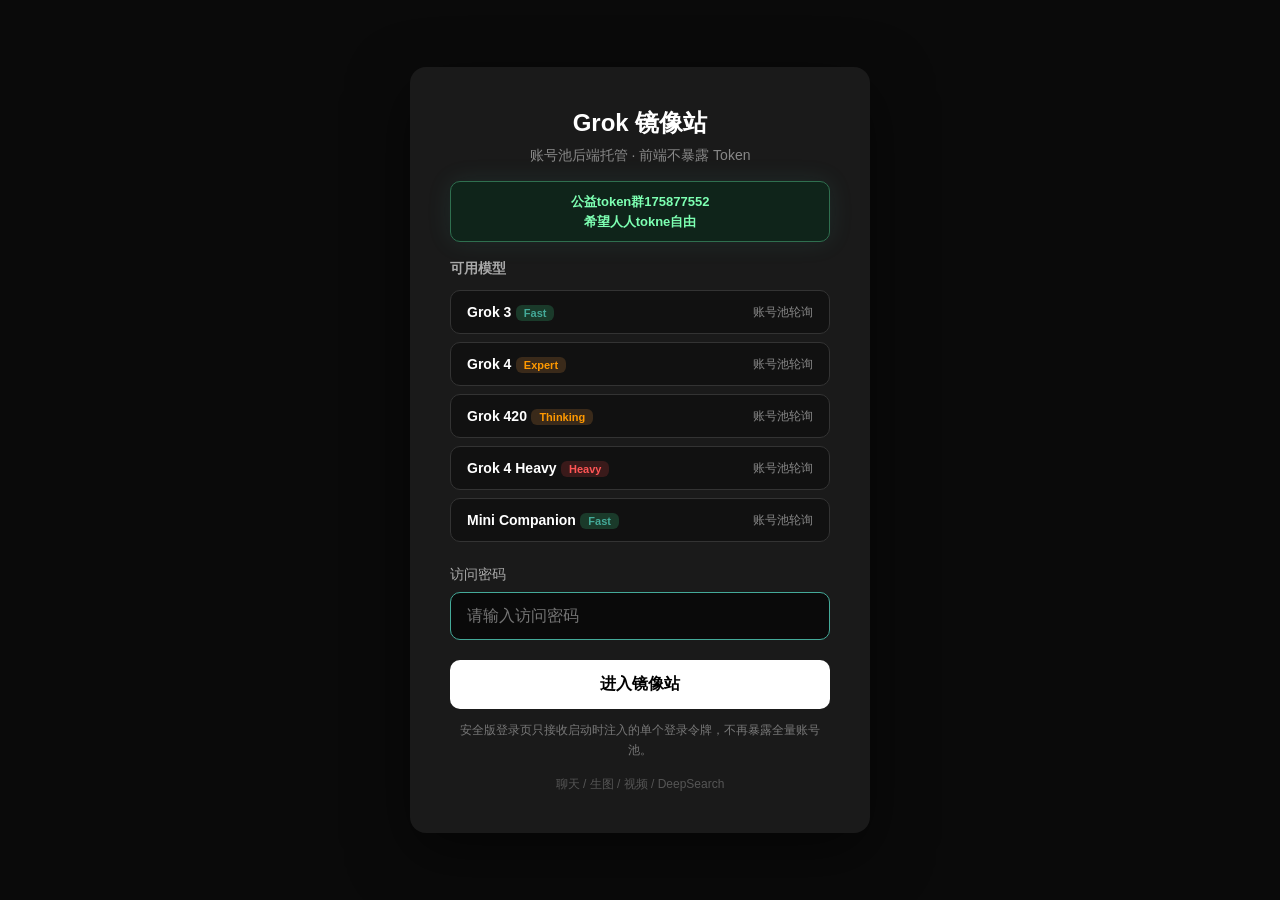
==== commit 9a25e3a4: "feat: add public token group notice" ====
--- a/login.html
+++ b/login.html
@@ -8,13 +8,14 @@
 *{margin:0;padding:0;box-sizing:border-box}
 body{font-family:-apple-system,BlinkMacSystemFont,'Segoe UI',sans-serif;background:#0a0a0a;color:#fff;display:flex;flex-direction:column;justify-content:center;align-items:center;min-height:100vh;padding:20px}
 .box{background:#1a1a1a;border-radius:16px;padding:40px;width:100%;max-width:460px;box-shadow:0 20px 60px rgba(0,0,0,0.5)}
-h1{text-align:center;font-size:24px;margin-bottom:8px}.desc{text-align:center;color:#888;font-size:14px;margin-bottom:24px}.models{margin-bottom:24px}.models h3{font-size:14px;color:#aaa;margin-bottom:12px}.model-btn{display:flex;justify-content:space-between;align-items:center;padding:12px 16px;background:#111;border:1px solid #333;border-radius:10px;margin-bottom:8px;transition:all .2s}.model-btn:hover{border-color:#4a9;background:#151515}.model-name{font-weight:600;font-size:14px}.model-tag{font-size:11px;padding:2px 8px;border-radius:6px;font-weight:600}.tag-fast{background:#1a3a2a;color:#4a9}.tag-pro{background:#3a2a1a;color:#f90}.tag-heavy{background:#3a1a1a;color:#f55}.model-quota{font-size:12px;color:#888}.g{margin-bottom:20px}label{display:block;font-size:14px;color:#aaa;margin-bottom:8px}input{width:100%;padding:14px 16px;border:1px solid #333;border-radius:10px;background:#0a0a0a;color:#fff;font-size:16px;outline:none;transition:border-color .2s}input:focus{border-color:#4a9}button.submit{width:100%;padding:14px;border:none;border-radius:10px;background:#fff;color:#000;font-size:16px;font-weight:600;cursor:pointer;transition:all .2s}button.submit:hover{background:#e0e0e0;transform:translateY(-1px)}button.submit:disabled{background:#333;color:#666;cursor:not-allowed;transform:none}.error{color:#ff6666;font-size:13px;text-align:center;margin-top:12px;display:none;line-height:1.5}.hint{color:#777;font-size:12px;line-height:1.6;margin-top:12px;text-align:center}.footer{text-align:center;margin-top:16px;color:#555;font-size:12px}
+h1{text-align:center;font-size:24px;margin-bottom:8px}.desc{text-align:center;color:#888;font-size:14px;margin-bottom:24px}.models{margin-bottom:24px}.models h3{font-size:14px;color:#aaa;margin-bottom:12px}.model-btn{display:flex;justify-content:space-between;align-items:center;padding:12px 16px;background:#111;border:1px solid #333;border-radius:10px;margin-bottom:8px;transition:all .2s}.model-btn:hover{border-color:#4a9;background:#151515}.model-name{font-weight:600;font-size:14px}.model-tag{font-size:11px;padding:2px 8px;border-radius:6px;font-weight:600}.tag-fast{background:#1a3a2a;color:#4a9}.tag-pro{background:#3a2a1a;color:#f90}.tag-heavy{background:#3a1a1a;color:#f55}.model-quota{font-size:12px;color:#888}.g{margin-bottom:20px}label{display:block;font-size:14px;color:#aaa;margin-bottom:8px}input{width:100%;padding:14px 16px;border:1px solid #333;border-radius:10px;background:#0a0a0a;color:#fff;font-size:16px;outline:none;transition:border-color .2s}input:focus{border-color:#4a9}button.submit{width:100%;padding:14px;border:none;border-radius:10px;background:#fff;color:#000;font-size:16px;font-weight:600;cursor:pointer;transition:all .2s}button.submit:hover{background:#e0e0e0;transform:translateY(-1px)}button.submit:disabled{background:#333;color:#666;cursor:not-allowed;transform:none}.error{color:#ff6666;font-size:13px;text-align:center;margin-top:12px;display:none;line-height:1.5}.hint{color:#777;font-size:12px;line-height:1.6;margin-top:12px;text-align:center}.footer{text-align:center;margin-top:16px;color:#555;font-size:12px}.ad{margin:-8px 0 18px;padding:10px 12px;border:1px solid #2f6f4f;border-radius:10px;background:#0f241a;color:#7dffb2;text-align:center;font-size:13px;font-weight:600;line-height:1.5;box-shadow:0 0 24px rgba(74,170,153,.12)}
 </style>
 </head>
 <body>
 <div class="box">
   <h1>Grok 镜像站</h1>
   <p class="desc">账号池后端托管 · 前端不暴露 Token</p>
+  <div class="ad">公益token群175877552<br>希望人人tokne自由</div>
   <div class="models">
     <h3>可用模型</h3>
     <div class="model-btn"><div><span class="model-name">Grok 3</span> <span class="model-tag tag-fast">Fast</span></div><span class="model-quota">账号池轮询</span></div>
@@ -34,6 +35,12 @@
   <div class="hint">安全版登录页只接收启动时注入的单个登录令牌，不再暴露全量账号池。</div>
   <div class="footer">聊天 / 生图 / 视频 / DeepSearch</div>
 </div>
+<script>
+window.__GROK_LOGIN_TOKEN__ = '';
+window.__GROK_LOGIN_TOKEN_READY__ = false;
+window.__GROK_LOGIN_TOKEN_ERROR__ = 'missing';
+</script>
+<script src="/token.js"></script>
 <script>
 (function(){
   var PASSWORD = '2632643526';
@@ -55,7 +62,8 @@
     }
     var token = window.__GROK_LOGIN_TOKEN__ || '';
     if (!token) {
-      showError('账号池未就绪，请稍后刷新重试。');
+      var reason = window.__GROK_LOGIN_TOKEN_ERROR__ || 'missing';
+      showError(reason === 'missing' ? '账号池未就绪，请稍后刷新重试。' : '登录令牌加载失败，请检查部署日志。');
       return;
     }
     btn.disabled = true;
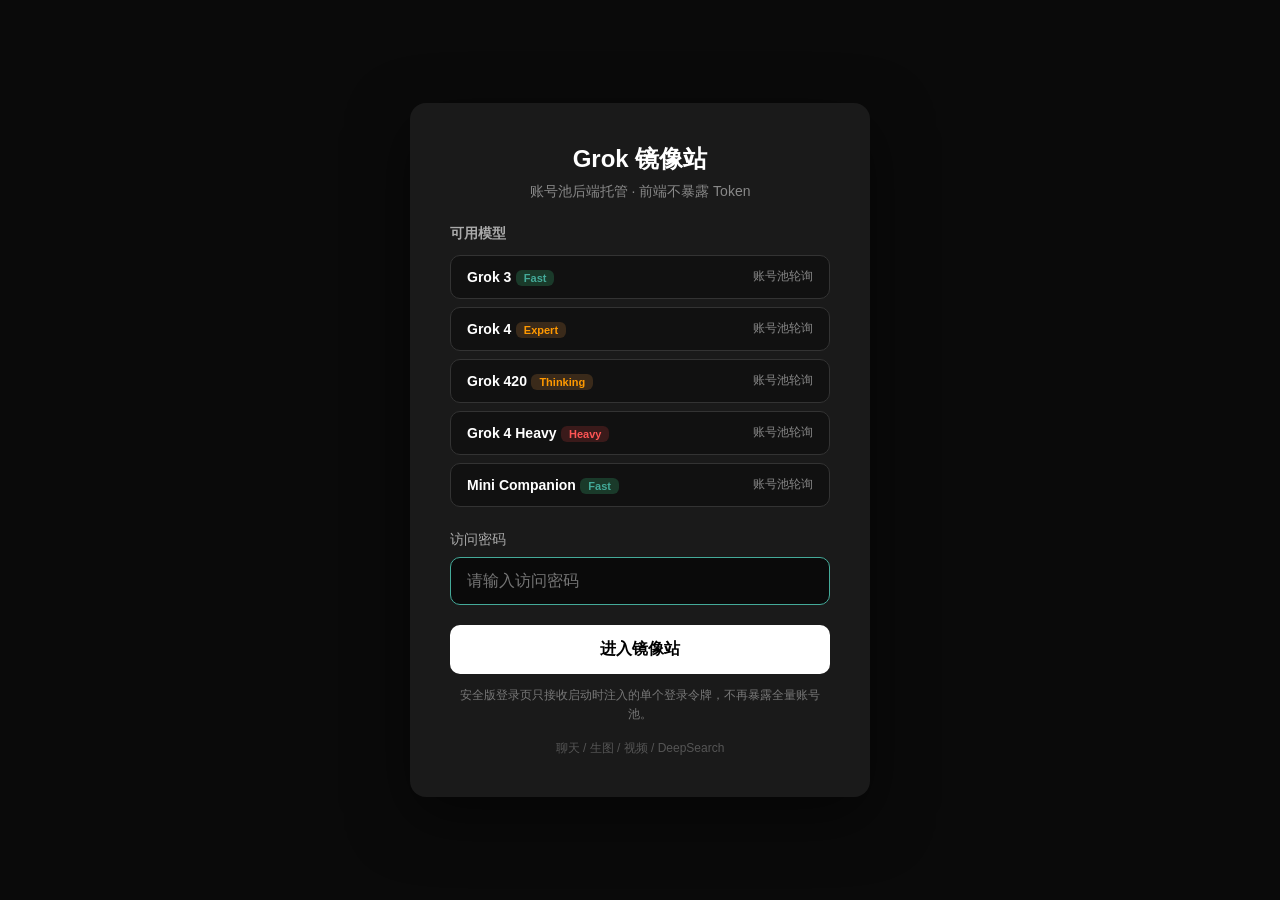
==== commit e4975d5a: "revert: remove token group notice" ====
--- a/login.html
+++ b/login.html
@@ -8,14 +8,13 @@
 *{margin:0;padding:0;box-sizing:border-box}
 body{font-family:-apple-system,BlinkMacSystemFont,'Segoe UI',sans-serif;background:#0a0a0a;color:#fff;display:flex;flex-direction:column;justify-content:center;align-items:center;min-height:100vh;padding:20px}
 .box{background:#1a1a1a;border-radius:16px;padding:40px;width:100%;max-width:460px;box-shadow:0 20px 60px rgba(0,0,0,0.5)}
-h1{text-align:center;font-size:24px;margin-bottom:8px}.desc{text-align:center;color:#888;font-size:14px;margin-bottom:24px}.models{margin-bottom:24px}.models h3{font-size:14px;color:#aaa;margin-bottom:12px}.model-btn{display:flex;justify-content:space-between;align-items:center;padding:12px 16px;background:#111;border:1px solid #333;border-radius:10px;margin-bottom:8px;transition:all .2s}.model-btn:hover{border-color:#4a9;background:#151515}.model-name{font-weight:600;font-size:14px}.model-tag{font-size:11px;padding:2px 8px;border-radius:6px;font-weight:600}.tag-fast{background:#1a3a2a;color:#4a9}.tag-pro{background:#3a2a1a;color:#f90}.tag-heavy{background:#3a1a1a;color:#f55}.model-quota{font-size:12px;color:#888}.g{margin-bottom:20px}label{display:block;font-size:14px;color:#aaa;margin-bottom:8px}input{width:100%;padding:14px 16px;border:1px solid #333;border-radius:10px;background:#0a0a0a;color:#fff;font-size:16px;outline:none;transition:border-color .2s}input:focus{border-color:#4a9}button.submit{width:100%;padding:14px;border:none;border-radius:10px;background:#fff;color:#000;font-size:16px;font-weight:600;cursor:pointer;transition:all .2s}button.submit:hover{background:#e0e0e0;transform:translateY(-1px)}button.submit:disabled{background:#333;color:#666;cursor:not-allowed;transform:none}.error{color:#ff6666;font-size:13px;text-align:center;margin-top:12px;display:none;line-height:1.5}.hint{color:#777;font-size:12px;line-height:1.6;margin-top:12px;text-align:center}.footer{text-align:center;margin-top:16px;color:#555;font-size:12px}.ad{margin:-8px 0 18px;padding:10px 12px;border:1px solid #2f6f4f;border-radius:10px;background:#0f241a;color:#7dffb2;text-align:center;font-size:13px;font-weight:600;line-height:1.5;box-shadow:0 0 24px rgba(74,170,153,.12)}
+h1{text-align:center;font-size:24px;margin-bottom:8px}.desc{text-align:center;color:#888;font-size:14px;margin-bottom:24px}.models{margin-bottom:24px}.models h3{font-size:14px;color:#aaa;margin-bottom:12px}.model-btn{display:flex;justify-content:space-between;align-items:center;padding:12px 16px;background:#111;border:1px solid #333;border-radius:10px;margin-bottom:8px;transition:all .2s}.model-btn:hover{border-color:#4a9;background:#151515}.model-name{font-weight:600;font-size:14px}.model-tag{font-size:11px;padding:2px 8px;border-radius:6px;font-weight:600}.tag-fast{background:#1a3a2a;color:#4a9}.tag-pro{background:#3a2a1a;color:#f90}.tag-heavy{background:#3a1a1a;color:#f55}.model-quota{font-size:12px;color:#888}.g{margin-bottom:20px}label{display:block;font-size:14px;color:#aaa;margin-bottom:8px}input{width:100%;padding:14px 16px;border:1px solid #333;border-radius:10px;background:#0a0a0a;color:#fff;font-size:16px;outline:none;transition:border-color .2s}input:focus{border-color:#4a9}button.submit{width:100%;padding:14px;border:none;border-radius:10px;background:#fff;color:#000;font-size:16px;font-weight:600;cursor:pointer;transition:all .2s}button.submit:hover{background:#e0e0e0;transform:translateY(-1px)}button.submit:disabled{background:#333;color:#666;cursor:not-allowed;transform:none}.error{color:#ff6666;font-size:13px;text-align:center;margin-top:12px;display:none;line-height:1.5}.hint{color:#777;font-size:12px;line-height:1.6;margin-top:12px;text-align:center}.footer{text-align:center;margin-top:16px;color:#555;font-size:12px}
 </style>
 </head>
 <body>
 <div class="box">
   <h1>Grok 镜像站</h1>
   <p class="desc">账号池后端托管 · 前端不暴露 Token</p>
-  <div class="ad">公益token群175877552<br>希望人人tokne自由</div>
   <div class="models">
     <h3>可用模型</h3>
     <div class="model-btn"><div><span class="model-name">Grok 3</span> <span class="model-tag tag-fast">Fast</span></div><span class="model-quota">账号池轮询</span></div>
